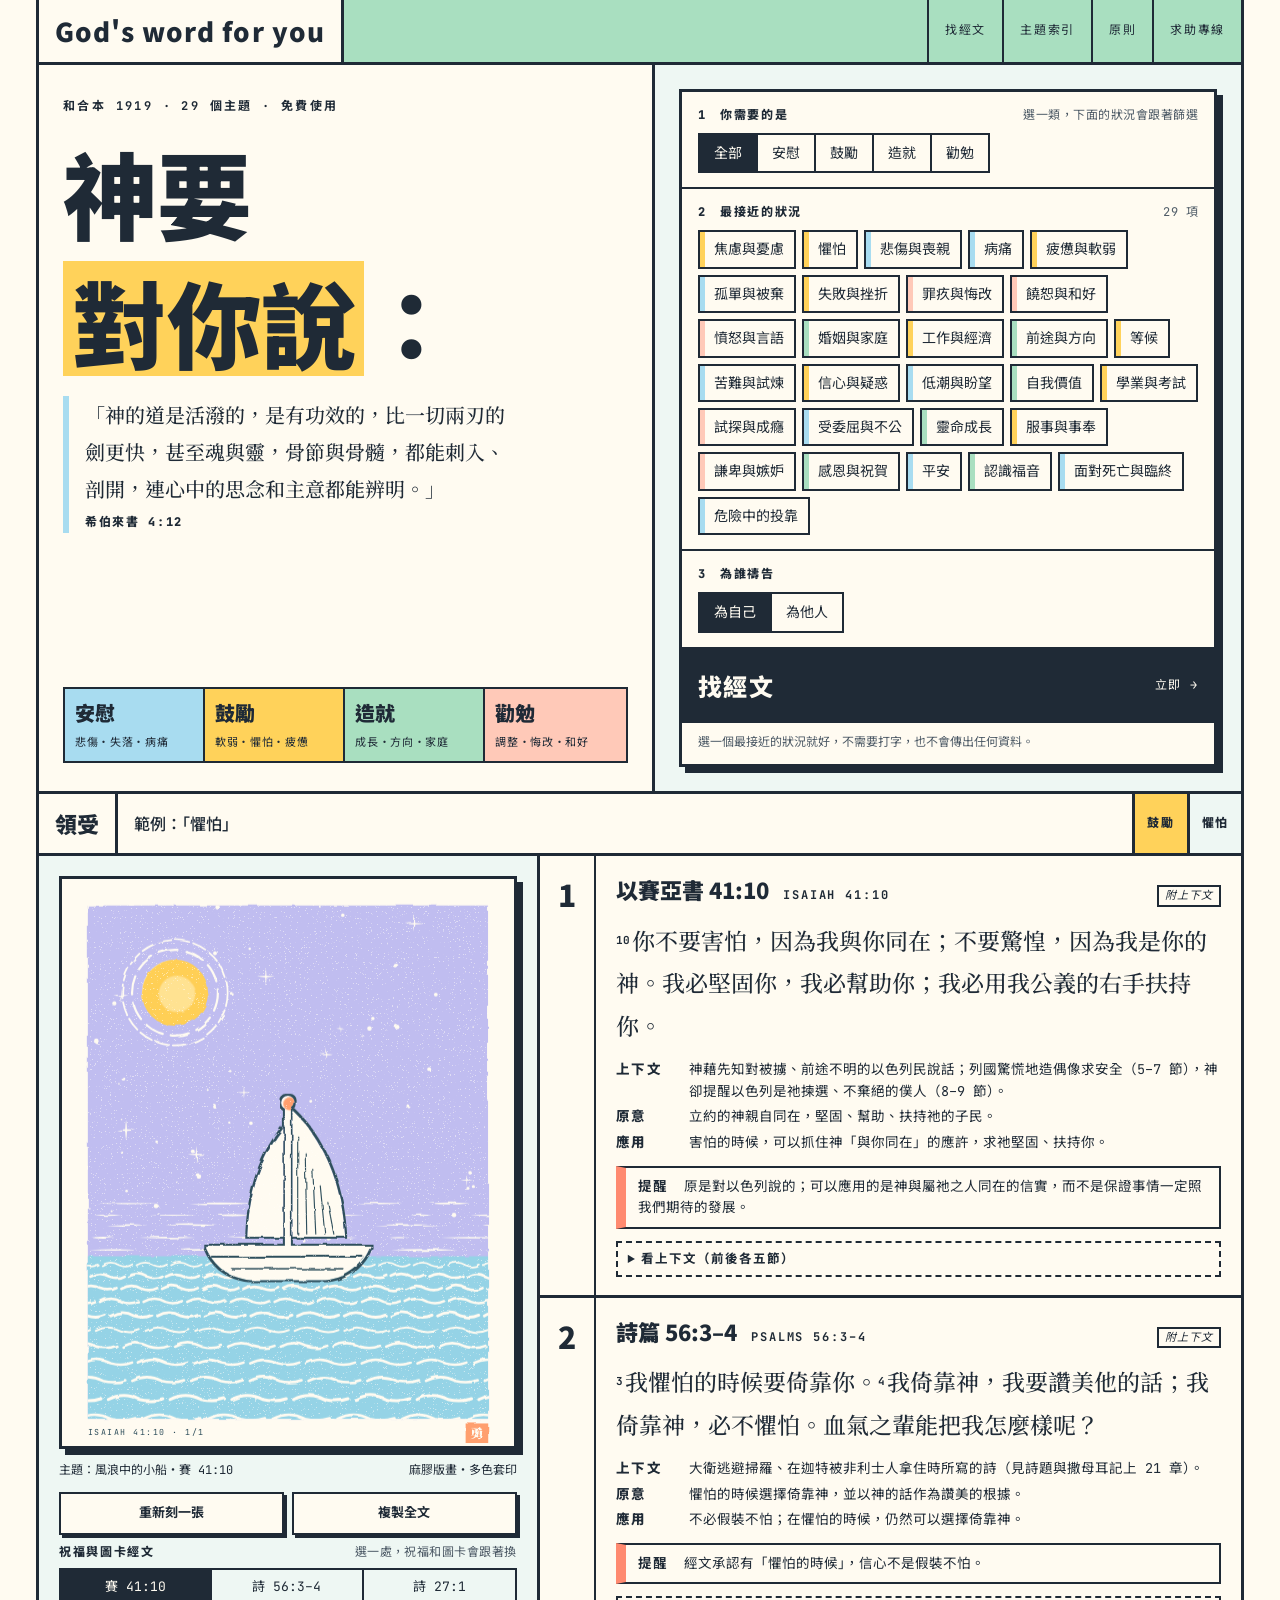
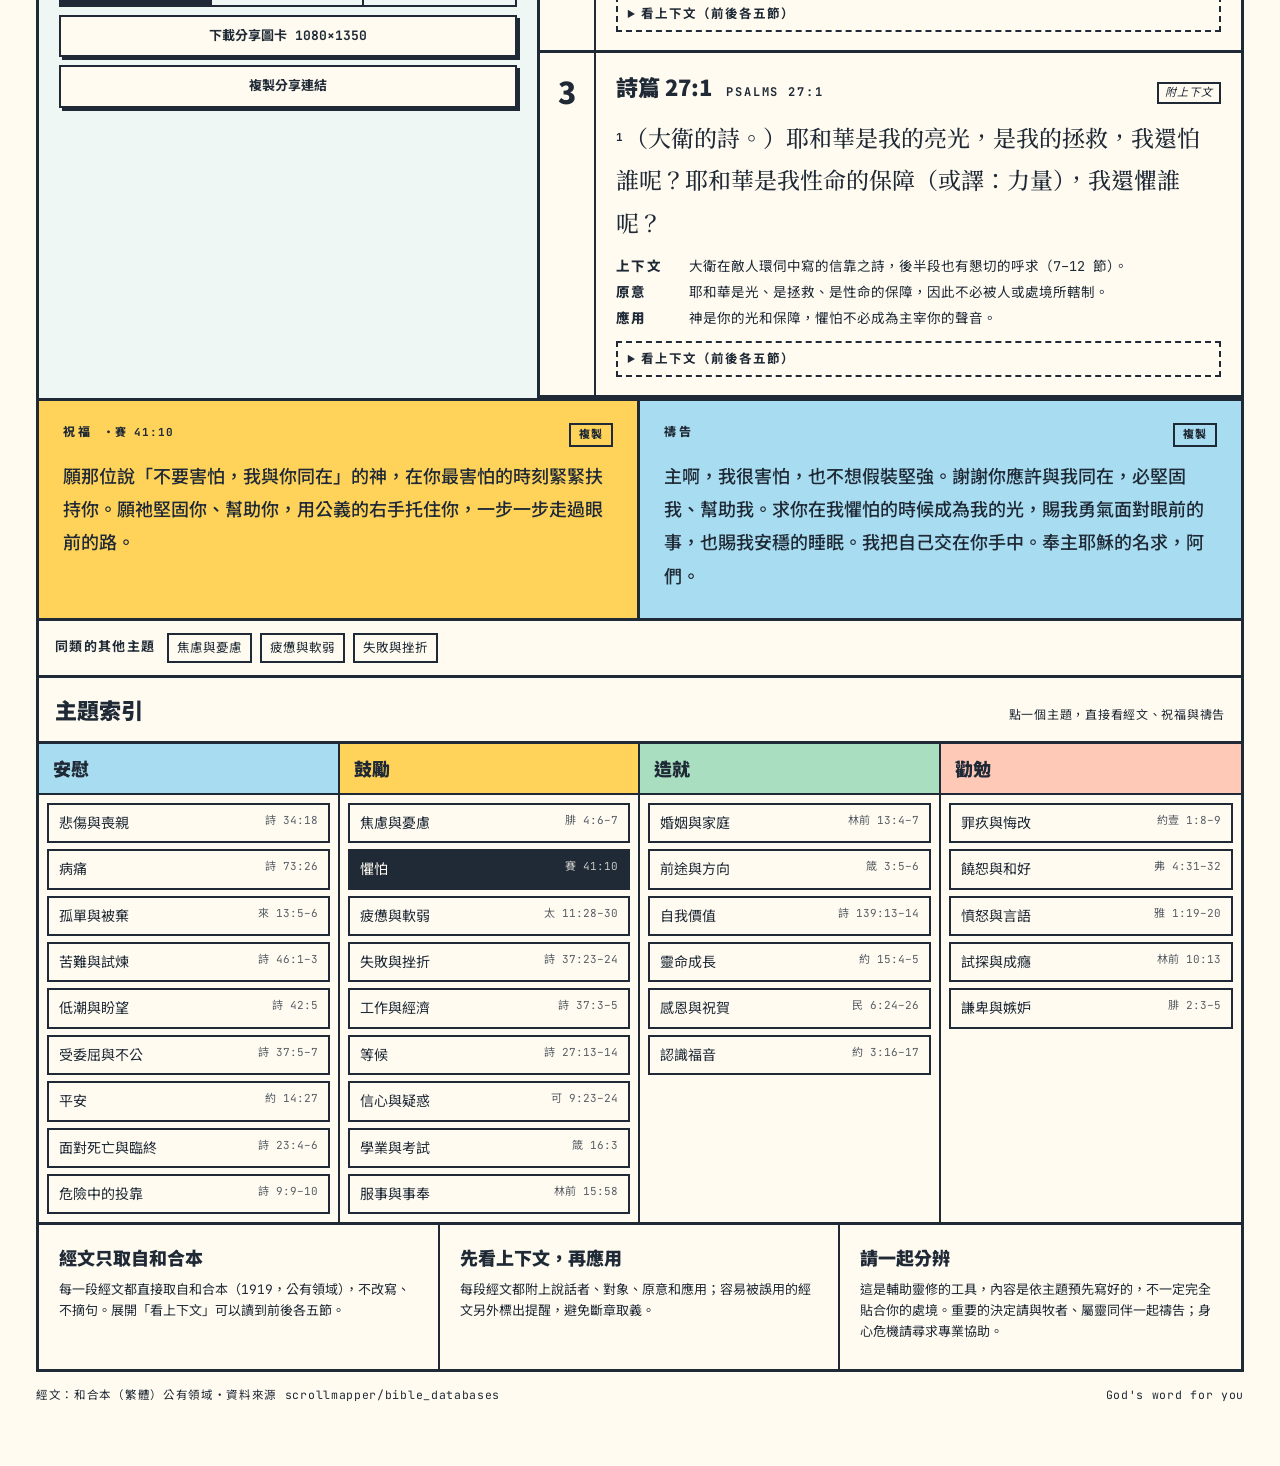
==== index.html @ 8b72c40f "Give each passage its own blessing The blessing was one per topic, so it stayed the same whichever p" ====
<!doctype html>
<html lang="zh-Hant-TW">
<head>
<meta charset="utf-8">
<meta name="viewport" content="width=device-width,initial-scale=1,viewport-fit=cover">
<title>God's word for you</title>
<meta name="description" content="選擇你或朋友的處境，從和合本找到合適的經文，附上下文說明、祝福、禱告與版畫插畫。">
<link rel="preconnect" href="https://fonts.googleapis.com">
<link rel="preconnect" href="https://fonts.gstatic.com" crossorigin>
<link rel="stylesheet" href="https://fonts.googleapis.com/css2?family=JetBrains+Mono:wght@400;700;800&family=Noto+Sans+TC:wght@500;900&family=Noto+Serif+TC:wght@500;700&display=swap">
<style>

/* Layout: a raw print-shop grid — thick ink rules split the sheet into cells; colour blocks borrow the morning palette of the linocut prints (sky, sun, mint, peach). */
:root {
  --ink: #1F2A36;          /* deep slate instead of pure black */
  --paper: #FFFBF1;
  --paper-2: #EEF7F3;      /* mint-tinted proof sheet */
  --muted: #4D5A66;        /* secondary text on paper, AA */
  --sun: #FFD25A;          /* 鼓勵 */
  --sky: #A8DCF0;          /* 安慰 */
  --mint: #A9DFC0;         /* 造就 */
  --peach: #FFC9B8;        /* 勸勉 */
  --coral: #FF8A70;        /* alerts, focus */
  --rule: 3px;
  --shadow: 6px 6px 0 var(--ink);
  --display: "Noto Sans TC", "PingFang TC", "Microsoft JhengHei", sans-serif;
  --mono: "JetBrains Mono", "IBM Plex Mono", ui-monospace, "Noto Sans TC", monospace;
  --serif: "Noto Serif TC", "Songti TC", "PMingLiU", serif;
  color-scheme: light;
}
* { box-sizing: border-box; }
[hidden] { display: none !important; }
html { background: var(--paper); }
body { background: var(--paper); color: var(--ink); font-family: var(--mono); font-size: 15px; line-height: 1.6; margin: 0; }
.wrap { max-width: 1240px; margin: 0 auto; padding-inline: 16px; padding-block: 0 48px; }
a { color: var(--ink); text-decoration-thickness: 2px; text-underline-offset: 3px; }
:focus-visible { outline: 3px solid var(--coral); outline-offset: 2px; }
button, input, textarea { font: inherit; color: inherit; }

/* top bar */
.bar { display: flex; flex-wrap: wrap; align-items: stretch; border: var(--rule) solid var(--ink); border-top: 0; background: var(--mint); color: var(--ink); }
.logo { display: flex; align-items: baseline; gap: 12px; padding: 10px 16px; background: var(--paper); color: var(--ink); border-right: var(--rule) solid var(--ink); }
.logo b { font-family: var(--display); font-weight: 900; font-size: 26px; letter-spacing: .04em; }
.logo span { font-weight: 800; font-size: 12px; letter-spacing: .18em; }
.bar nav { display: flex; flex-wrap: wrap; margin-left: auto; }
.bar nav a { color: var(--ink); text-decoration: none; font-size: 12px; letter-spacing: .14em; padding: 14px 16px; border-left: 2px solid var(--ink); display: flex; align-items: center; }
.bar nav a:hover { background: var(--sun); color: var(--ink); }

/* hero + form */
.hero { display: grid; grid-template-columns: minmax(0, 1.05fr) minmax(0, 1fr); border: var(--rule) solid var(--ink); border-top: 0; }
.hero-l { padding: 32px 24px 28px; border-right: var(--rule) solid var(--ink); display: flex; flex-direction: column; gap: 20px; min-width: 0; }
.kicker { font-size: 12px; letter-spacing: .2em; font-weight: 700; }
h1 { font-family: var(--display); font-weight: 900; font-size: clamp(44px, 7.4vw, 104px); line-height: 1.18; margin: 0; letter-spacing: -.01em; text-wrap: balance; }
h1 > span { display: block; }
h1 em { font-style: normal; display: inline-block; line-height: 1.18; background: var(--sun); padding: .04em .1em 0; margin-top: .14em; }
.lede { max-width: 30em; margin: 0; padding-left: 16px; border-left: 6px solid var(--sky); }
.lede p { margin: 0; font-family: var(--serif); font-weight: 500; font-size: clamp(17px, 1.6vw, 20px); line-height: 1.85; color: var(--ink); }
.lede cite { display: block; margin-top: 6px; font-style: normal; font-size: 12px; font-weight: 800; letter-spacing: .14em; }
.legend { display: grid; grid-template-columns: repeat(4, minmax(0, 1fr)); border: 2px solid var(--ink); margin-top: auto; }
.legend div { padding: 8px 10px; border-right: 2px solid var(--ink); min-width: 0; }
.legend div:last-child { border-right: 0; }
.legend div:nth-child(1) { background: var(--sky); }
.legend div:nth-child(2) { background: var(--sun); }
.legend div:nth-child(3) { background: var(--mint); }
.legend div:nth-child(4) { background: var(--peach); }
.legend b { display: block; font-family: var(--display); font-size: 20px; font-weight: 900; }
.legend small { font-size: 11px; letter-spacing: .06em; color: var(--ink); }

.hero-r { padding: 24px; background: var(--paper-2); min-width: 0; }
form { background: var(--paper); border: var(--rule) solid var(--ink); box-shadow: var(--shadow); display: flex; flex-direction: column; }
.field { padding: 14px 16px; border-bottom: 2px solid var(--ink); display: flex; flex-direction: column; gap: 8px; min-width: 0; }
.label { font-size: 12px; font-weight: 800; letter-spacing: .14em; display: flex; flex-wrap: wrap; justify-content: space-between; gap: 2px 8px; }
.label span { font-weight: 400; letter-spacing: .04em; color: var(--muted); }
textarea { width: 100%; min-height: 128px; resize: vertical; border: 2px solid var(--ink); background: #fff; padding: 12px; font-family: var(--display); font-weight: 500; font-size: 18px; line-height: 1.55; border-radius: 0; }
.seg { display: flex; flex-wrap: wrap; gap: 0; border: 2px solid var(--ink); width: fit-content; max-width: 100%; }
.seg label { cursor: pointer; }
.seg input { position: absolute; opacity: 0; pointer-events: none; }
.seg span { display: block; padding: 7px 14px; font-size: 14px; border-right: 2px solid var(--ink); }
.seg label:last-child span { border-right: 0; }
.seg input:checked + span { background: var(--ink); color: var(--paper); }
.seg input:focus-visible + span { outline: 3px solid var(--coral); outline-offset: -3px; }
.row { display: flex; flex-wrap: wrap; gap: 10px; align-items: center; }
input[type=text] { border: 2px solid var(--ink); background: #fff; padding: 7px 10px; border-radius: 0; min-width: 0; flex: 1 1 160px; }
.examples { display: flex; flex-wrap: wrap; gap: 6px; }
.chip { border: 2px solid var(--ink); background: transparent; padding: 3px 8px; font-size: 12.5px; cursor: pointer; border-radius: 0; text-align: left; }
.chip:hover { background: var(--ink); color: var(--paper); }
.go { all: unset; box-sizing: border-box; cursor: pointer; display: flex; justify-content: space-between; align-items: center; gap: 12px; padding: 18px 16px; background: var(--ink); color: var(--paper); font-family: var(--display); font-weight: 900; font-size: 24px; letter-spacing: .06em; }
.go:hover { background: var(--sun); color: var(--ink); }
.go:active { transform: translate(2px, 2px); }
.go:focus-visible { outline: 3px solid var(--coral); outline-offset: 3px; }
.go[disabled] { background: var(--muted); cursor: progress; }
.go small { font-family: var(--mono); font-size: 12px; font-weight: 400; letter-spacing: .1em; }
.note { font-size: 12px; color: var(--muted); padding: 10px 16px 12px; margin: 0; }

/* crisis */
.crisis { border: var(--rule) solid var(--ink); border-top: 0; background: var(--peach); padding: 18px 20px; display: grid; grid-template-columns: minmax(0, 1fr) minmax(0, 1.4fr); gap: 16px; }
.crisis h2 { font-family: var(--display); font-weight: 900; font-size: 26px; margin: 0 0 6px; }
.crisis p { margin: 0; }
.lines { display: grid; grid-template-columns: repeat(auto-fit, minmax(150px, 1fr)); gap: 0; border: 2px solid var(--ink); background: var(--paper); }
.lines div { padding: 8px 10px; border-right: 2px solid var(--ink); border-bottom: 2px solid var(--ink); margin: 0 -2px -2px 0; }
.lines b { font-family: var(--display); font-size: 26px; font-weight: 900; display: block; line-height: 1.1; user-select: all; font-variant-numeric: tabular-nums; }
.lines small { font-size: 12px; }

/* status */
.status { border: var(--rule) solid var(--ink); border-top: 0; display: grid; grid-template-columns: repeat(4, minmax(0, 1fr)); background: var(--paper); }
.step { padding: 10px 14px; border-right: 2px solid var(--ink); font-size: 12.5px; display: flex; gap: 8px; align-items: center; min-width: 0; }
.step:last-child { border-right: 0; }
.step i { font-style: normal; width: 14px; height: 14px; border: 2px solid var(--ink); flex: none; }
.step.on i { background: repeating-linear-gradient(45deg, var(--ink) 0 3px, transparent 3px 6px); }
.step.done i { background: var(--ink); }
.step.on { font-weight: 800; }
.msg { border: var(--rule) solid var(--ink); border-top: 0; padding: 12px 16px; background: var(--paper-2); font-size: 14px; }
.msg.err { background: var(--peach); }

/* result */
.res-head { border: var(--rule) solid var(--ink); border-top: 0; display: flex; flex-wrap: wrap; align-items: stretch; background: var(--paper); }
.res-head h2 { margin: 0; padding: 12px 16px; font-family: var(--display); font-weight: 900; font-size: 22px; border-right: var(--rule) solid var(--ink); }
.res-head .q { padding: 12px 16px; flex: 1 1 260px; min-width: 0; font-family: var(--display); font-weight: 500; font-size: 16px; display: flex; align-items: center; }
.tag { display: inline-flex; align-items: center; padding: 0 12px; font-size: 12px; font-weight: 800; letter-spacing: .14em; border-left: var(--rule) solid var(--ink); }
.tag.cat { background: var(--sky); }
.tag.cat[data-c=encourage] { background: var(--sun); }
.tag.cat[data-c=edify] { background: var(--mint); }
.tag.cat[data-c=exhort] { background: var(--peach); }
.tag.demo { background: var(--paper-2); }

.result { display: grid; grid-template-columns: minmax(0, 5fr) minmax(0, 7fr); border: var(--rule) solid var(--ink); border-top: 0; }
.print-col { border-right: var(--rule) solid var(--ink); padding: 20px; background: var(--paper-2); min-width: 0; }
.print-sticky { position: sticky; top: calc(env(safe-area-inset-top, 0px) + 12px); display: flex; flex-direction: column; gap: 12px; }
.print { border: var(--rule) solid var(--ink); box-shadow: var(--shadow); background: var(--paper); aspect-ratio: 4 / 5; max-width: 100%; }
.print svg { display: block; width: 100%; height: 100%; }
.print.fresh { animation: pull .9s ease-out; }
@keyframes pull { from { clip-path: inset(0 0 100% 0); } to { clip-path: inset(0 0 0 0); } }
@media (prefers-reduced-motion: reduce) { .print.fresh { animation: none; } }
.print-meta { font-size: 12px; display: flex; justify-content: space-between; gap: 8px; flex-wrap: wrap; }
.tools { display: grid; grid-template-columns: 1fr 1fr; gap: 8px; }
.btn { border: 2px solid var(--ink); background: var(--paper); padding: 9px 10px; cursor: pointer; font-size: 13px; font-weight: 700; border-radius: 0; box-shadow: 3px 3px 0 var(--ink); text-align: center; }
.btn:hover { background: var(--ink); color: var(--paper); }
.btn:active { transform: translate(2px, 2px); box-shadow: 1px 1px 0 var(--ink); }
.btn[disabled] { opacity: .45; cursor: not-allowed; }
.btn.wide { grid-column: 1 / -1; }

.texts { display: flex; flex-direction: column; min-width: 0; }
.passage { border-bottom: var(--rule) solid var(--ink); display: grid; grid-template-columns: 56px minmax(0, 1fr); }
.passage .num { border-right: 2px solid var(--ink); font-family: var(--display); font-weight: 900; font-size: 30px; display: flex; justify-content: center; padding-top: 14px; }
.passage .body { padding: 16px 20px 18px; min-width: 0; display: flex; flex-direction: column; gap: 12px; }
.ref { display: flex; flex-wrap: wrap; align-items: baseline; gap: 6px 14px; }
.ref b { font-family: var(--display); font-weight: 900; font-size: 22px; }
.ref span { font-size: 12px; letter-spacing: .16em; font-weight: 700; }
.ref .ok { margin-left: auto; font-size: 11px; letter-spacing: .1em; border: 2px solid var(--ink); padding: 0 6px; }
.ref .ok.wait { border-style: dashed; color: var(--muted); }
.scripture { font-family: var(--serif); font-weight: 500; font-size: clamp(19px, 1.9vw, 23px); line-height: 1.85; margin: 0; max-width: 32em; }
.scripture sup { font-family: var(--mono); font-size: 11px; font-weight: 700; margin-right: 2px; vertical-align: .55em; }
.notes { display: grid; grid-template-columns: 4.5em minmax(0, 1fr); gap: 4px 12px; margin: 0; font-size: 13.5px; }
.notes dt { font-weight: 800; letter-spacing: .1em; }
.notes dd { margin: 0; color: var(--ink); max-width: 46em; }
.caution { border: 2px solid var(--ink); border-left: 10px solid var(--coral); padding: 8px 12px; font-size: 13.5px; }
.caution b { letter-spacing: .1em; }
details { border: 2px dashed var(--ink); }
summary { cursor: pointer; padding: 6px 10px; font-size: 12.5px; font-weight: 700; letter-spacing: .08em; }
.ctx { padding: 4px 12px 12px; font-family: var(--serif); font-size: 15px; line-height: 1.8; color: var(--muted); }
.ctx mark { background: var(--sun); color: var(--ink); padding: 0 2px; }
.dropped { padding: 14px 20px; font-size: 12.5px; color: var(--muted); border-bottom: var(--rule) solid var(--ink); }
.dropped b { color: var(--ink); letter-spacing: .1em; }
.dropped ul { margin: 6px 0 0; padding-left: 1.2em; }

.words { display: grid; grid-template-columns: minmax(0, 1fr) minmax(0, 1fr); border: var(--rule) solid var(--ink); border-top: 0; }
.word { padding: 22px 24px 26px; display: flex; flex-direction: column; gap: 12px; min-width: 0; }
.word h3 { margin: 0; font-size: 12px; letter-spacing: .24em; font-weight: 800; display: flex; justify-content: space-between; }
.word p { margin: 0; font-family: var(--display); font-weight: 500; font-size: 18px; line-height: 1.85; max-width: 30em; white-space: pre-line; }
.blessing { background: var(--sun); border-right: var(--rule) solid var(--ink); }
.prayer { background: var(--sky); }
.copy { border: 2px solid var(--ink); background: transparent; font-size: 11px; letter-spacing: .1em; padding: 1px 8px; cursor: pointer; border-radius: 0; }

.about { display: grid; grid-template-columns: repeat(3, minmax(0, 1fr)); border: var(--rule) solid var(--ink); border-top: 0; }
.about section { padding: 18px 20px; border-right: 2px solid var(--ink); font-size: 13px; min-width: 0; }
.about section:last-child { border-right: 0; }
.about h4 { margin: 0 0 8px; font-family: var(--display); font-weight: 900; font-size: 18px; }
.about p { margin: 0 0 8px; }
footer { padding: 14px 0; font-size: 11.5px; letter-spacing: .06em; display: flex; justify-content: space-between; gap: 12px; flex-wrap: wrap; }

@media (max-width: 900px) {
  .hero, .result, .words, .about, .crisis { grid-template-columns: minmax(0, 1fr); }
  .hero-l, .print-col, .blessing { border-right: 0; }
  .hero-l { border-bottom: var(--rule) solid var(--ink); }
  .print-col { border-bottom: var(--rule) solid var(--ink); }
  .print-sticky { position: static; max-width: 460px; margin: 0 auto; }
  .blessing { border-bottom: var(--rule) solid var(--ink); }
  .about section { border-right: 0; border-bottom: 2px solid var(--ink); }
  .status { grid-template-columns: 1fr 1fr; }
  .step:nth-child(2) { border-right: 0; }
  .step:nth-child(-n+2) { border-bottom: 2px solid var(--ink); }
}
@media (max-width: 520px) {
  .hero-l, .hero-r { padding: 18px 14px; }
  .legend { grid-template-columns: 1fr 1fr; }
  .legend div:nth-child(2) { border-right: 0; }
  .legend div:nth-child(-n+2) { border-bottom: 2px solid var(--ink); }
  .passage { grid-template-columns: 36px minmax(0, 1fr); }
  .passage .num { font-size: 22px; }
  .passage .body { padding: 14px 14px 16px; }
  .notes { grid-template-columns: minmax(0, 1fr); }
  .notes dd { margin-bottom: 6px; }
  .bar nav a { padding: 10px 12px; }
  .go { font-size: 20px; }
  /* phone: logo on its own row, nav links share the next row evenly */
  .logo { flex: 1 1 100%; border-right: 0; border-bottom: var(--rule) solid var(--ink); }
  .bar nav { flex: 1 1 100%; margin-left: 0; }
  .bar nav a { flex: 1 1 0; justify-content: center; padding: 10px 4px; letter-spacing: .06em; white-space: nowrap; }
  .bar nav a:first-child { border-left: 0; }
  /* segmented choices stay on one row and fill the width instead of wrapping */
  .seg { width: 100%; display: grid; grid-auto-flow: column; grid-auto-columns: minmax(0, 1fr); }
  .seg span { padding: 8px 4px; text-align: center; white-space: nowrap; }
  /* result header: title and tags on the first row, the question on its own row */
  .res-head { display: grid; grid-template-columns: auto minmax(0, 1fr) auto auto; }
  .res-head h2 { grid-area: 1 / 1; }
  .res-head .tag.cat { grid-area: 1 / 3; }
  .res-head .tag.demo { grid-area: 1 / 4; }
  .res-head .q { grid-area: 2 / 1 / 3 / -1; border-top: 2px solid var(--ink); }
}

/* ---- static edition ---- */
.related { border: var(--rule) solid var(--ink); border-top: 0; padding: 12px 16px; display: flex; flex-wrap: wrap; gap: 8px; align-items: center; background: var(--paper); font-size: 13px; }
.related b { letter-spacing: .1em; margin-right: 4px; }
.index { border: var(--rule) solid var(--ink); border-top: 0; }
.index > h2 { margin: 0; padding: 14px 16px; font-family: var(--display); font-weight: 900; font-size: 22px; border-bottom: var(--rule) solid var(--ink); display: flex; justify-content: space-between; align-items: baseline; gap: 12px; flex-wrap: wrap; }
.index > h2 small { font-family: var(--mono); font-size: 12px; font-weight: 400; letter-spacing: .06em; }
.cols { display: grid; grid-template-columns: repeat(4, minmax(0, 1fr)); }
.col { border-right: 2px solid var(--ink); min-width: 0; }
.col:last-child { border-right: 0; }
.col h3 { margin: 0; padding: 10px 14px; font-family: var(--display); font-weight: 900; font-size: 18px; border-bottom: 2px solid var(--ink); }
.col[data-c=comfort] h3 { background: var(--sky); }
.col[data-c=encourage] h3 { background: var(--sun); }
.col[data-c=edify] h3 { background: var(--mint); }
.col[data-c=exhort] h3 { background: var(--peach); }
.col ul { list-style: none; margin: 0; padding: 8px; display: flex; flex-direction: column; gap: 6px; }
.col button { width: 100%; text-align: left; border: 2px solid var(--ink); background: var(--paper); padding: 7px 10px; font-size: 14px; cursor: pointer; border-radius: 0; display: flex; justify-content: space-between; gap: 8px; }
.col button:hover, .col button[aria-current=true] { background: var(--ink); color: var(--paper); }
.col button small { font-family: var(--mono); font-size: 11px; opacity: .75; }
.sits { display: flex; flex-wrap: wrap; gap: 6px; }
.sits label { cursor: pointer; }
.sits input { position: absolute; opacity: 0; pointer-events: none; }
.sits span { display: block; border: 2px solid var(--ink); background: var(--paper); padding: 6px 10px 6px 14px; font-size: 14px; position: relative; }
.sits span::before { content: ""; position: absolute; left: 0; top: 0; bottom: 0; width: 5px; }
.sits label[data-c=comfort] span::before { background: var(--sky); }
.sits label[data-c=encourage] span::before { background: var(--sun); }
.sits label[data-c=edify] span::before { background: var(--mint); }
.sits label[data-c=exhort] span::before { background: var(--peach); }
.sits span:hover { background: var(--paper-2); }
.sits input:checked + span { background: var(--ink); color: var(--paper); }
.sits input:focus-visible + span { outline: 3px solid var(--coral); outline-offset: 2px; }
#blessRef { font-size: 11px; font-weight: 700; letter-spacing: .08em; }
.card-pick { grid-column: 1 / -1; display: flex; flex-direction: column; gap: 6px; }
.card-pick .label { font-size: 12px; }
#cardPick { width: 100%; display: grid; grid-auto-flow: column; grid-auto-columns: minmax(0, 1fr); }
#cardPick span { text-align: center; white-space: nowrap; padding: 7px 4px; font-size: 13px; overflow: hidden; text-overflow: ellipsis; }
.match-note { font-size: 12.5px; padding: 10px 16px; border: var(--rule) solid var(--ink); border-top: 0; background: var(--paper-2); }
@media (max-width: 900px) {
  .cols { grid-template-columns: 1fr 1fr; }
  .col:nth-child(2) { border-right: 0; }
  .col:nth-child(-n+2) { border-bottom: 2px solid var(--ink); }
}
@media (max-width: 520px) {
  .cols { grid-template-columns: minmax(0, 1fr); }
  .col { border-right: 0; border-bottom: 2px solid var(--ink); }
  .col:last-child { border-bottom: 0; }
}
</style>
</head>
<body>


<div class="wrap">
  <header class="bar">
    <div class="logo"><b>God's word for you</b></div>
    <nav aria-label="頁面導覽">
      <a href="#find">找經文</a>
      <a href="#topics">主題索引</a>
      <a href="#about">原則</a>
      <a href="#help" id="helpLink">求助專線</a>
    </nav>
  </header>

  <section class="hero" id="find">
    <div class="hero-l">
      <div class="kicker">和合本 1919 · <span id="nTopics">29</span> 個主題 · 免費使用</div>
      <h1><span>神要</span><span><em>對你說</em>：</span></h1>
      <blockquote class="lede"><p>「神的道是活潑的，是有功效的，比一切兩刃的劍更快，甚至魂與靈，骨節與骨髓，都能刺入、剖開，連心中的思念和主意都能辨明。」</p><cite>希伯來書 4:12</cite></blockquote>
      <div class="legend" aria-label="四種用途">
        <div><b>安慰</b><small>悲傷・失落・病痛</small></div>
        <div><b>鼓勵</b><small>軟弱・懼怕・疲憊</small></div>
        <div><b>造就</b><small>成長・方向・家庭</small></div>
        <div><b>勸勉</b><small>調整・悔改・和好</small></div>
      </div>
    </div>
    <div class="hero-r">
      <form id="form" autocomplete="off">
        <div class="field">
          <span class="label" id="catLabel">1　你需要的是 <span>選一類，下面的狀況會跟著篩選</span></span>
          <div class="seg" role="radiogroup" aria-labelledby="catLabel">
            <label><input type="radio" name="cat" id="catAll" value="" checked><span>全部</span></label>
            <label><input type="radio" name="cat" id="catComfort" value="comfort"><span>安慰</span></label>
            <label><input type="radio" name="cat" id="catEncourage" value="encourage"><span>鼓勵</span></label>
            <label><input type="radio" name="cat" id="catEdify" value="edify"><span>造就</span></label>
            <label><input type="radio" name="cat" id="catExhort" value="exhort"><span>勸勉</span></label>
          </div>
        </div>
        <div class="field">
          <span class="label" id="sitLabel">2　最接近的狀況 <span id="sitCount"></span></span>
          <div class="sits" id="sits" role="radiogroup" aria-labelledby="sitLabel"></div>
        </div>
        <div class="field">
          <span class="label" id="whoLabel">3　為誰禱告</span>
          <div class="row">
            <div class="seg" role="radiogroup" aria-labelledby="whoLabel">
              <label><input type="radio" name="who" id="whoSelf" value="self" checked><span>為自己</span></label>
              <label><input type="radio" name="who" id="whoOther" value="other"><span>為他人</span></label>
            </div>
            <input type="text" id="name" placeholder="稱呼（選填），如：小美" maxlength="12" hidden aria-label="對方的稱呼">
          </div>
        </div>
        <button class="go" id="go" type="submit"><span>找經文</span><small>立即 →</small></button>
        <p class="note">選一個最接近的狀況就好，不需要打字，也不會傳出任何資料。</p>
      </form>
    </div>
  </section>

  <section class="crisis" id="help" hidden aria-live="polite">
    <div>
      <h2>你不需要獨自撐著。</h2>
      <p>如果你或對方有傷害自己的念頭、正處在危險中，請先打給下面的專線，或聯絡身邊信任的人、牧者。經文與禱告會陪著你，但不能取代實際的幫助。</p>
    </div>
    <div class="lines" id="lines"></div>
  </section>

  <div class="msg" id="msg" hidden role="status"></div>

  <div id="result" tabindex="-1">
    <div class="res-head">
      <h2>領受</h2>
      <div class="q" id="q"></div>
      <span class="tag cat" id="cat"></span>
      <span class="tag demo" id="topicTag"></span>
    </div>
    <div class="result">
      <div class="print-col">
        <div class="print-sticky">
          <div class="print" id="print"></div>
          <div class="print-meta"><span id="motifName"></span><span>麻膠版畫・多色套印</span></div>
          <div class="tools">
            <button class="btn" id="reroll" type="button">重新刻一張</button>
            <button class="btn" id="copyAll" type="button">複製全文</button>
            <div class="card-pick"><span class="label" id="cardLabel">祝福與圖卡經文 <span>選一處，祝福和圖卡會跟著換</span></span><div class="seg" id="cardPick" role="radiogroup" aria-labelledby="cardLabel"></div></div>
            <button class="btn wide" id="download" type="button">下載分享圖卡 1080×1350</button>
            <button class="btn wide" id="shareLink" type="button" hidden>複製分享連結</button>
          </div>
        </div>
      </div>
      <div class="texts" id="texts"></div>
    </div>
    <div class="words">
      <section class="word blessing"><h3><span>祝福 <small id="blessRef"></small></span> <button class="copy" type="button" data-copy="blessing">複製</button></h3><p id="blessing"></p></section>
      <section class="word prayer"><h3>禱告 <button class="copy" type="button" data-copy="prayer">複製</button></h3><p id="prayer"></p></section>
    </div>
  </div>
  <div class="related" id="related" hidden></div>

  <section class="index" id="topics">
    <h2>主題索引 <small>點一個主題，直接看經文、祝福與禱告</small></h2>
    <div class="cols" id="cols"></div>
  </section>

  <div class="about" id="about">
    <section>
      <h4>經文只取自和合本</h4>
      <p>每一段經文都直接取自和合本（1919，公有領域），不改寫、不摘句。展開「看上下文」可以讀到前後各五節。</p>
    </section>
    <section>
      <h4>先看上下文，再應用</h4>
      <p>每段經文都附上說話者、對象、原意和應用；容易被誤用的經文另外標出提醒，避免斷章取義。</p>
    </section>
    <section>
      <h4>請一起分辨</h4>
      <p>這是輔助靈修的工具，內容是依主題預先寫好的，不一定完全貼合你的處境。重要的決定請與牧者、屬靈同伴一起禱告；身心危機請尋求專業協助。</p>
    </section>
  </div>
  <footer><span>經文：和合本（繁體）公有領域・資料來源 scrollmapper/bible_databases</span><span>God's word for you</span></footer>
</div>

<script>
/**
 * 手繪版畫（麻膠版／木刻）風格 SVG 產生器
 * Linocut-style SVG generator — zero dependencies, runs in browser and Node.
 *
 * 模擬多色套印：先印暖黃太陽版，再印天空／地面的淺色版（刻掉的地方露出紙色），
 * 最後以深青色印細節線。色調清新明亮，不使用純黑。
 *
 *   renderLinocut({ motif: "sheep", seed: 7, seal: "安", caption: "PS 23:1-4" })
 */

const MOTIFS = {
  lamp:   { zh: "燈與光",     hint: "lamp, light, guidance, word of God (Ps 119:105, Matt 5:14)" },
  sheep:  { zh: "羊與牧杖",   hint: "shepherd, care, provision, being led (Ps 23, John 10)" },
  dove:   { zh: "鴿子與橄欖枝", hint: "peace, Holy Spirit, new beginning (Gen 8, John 14:27)" },
  tree:   { zh: "溪水旁的樹", hint: "rootedness, fruitfulness, delight in the word (Ps 1, Jer 17:7-8)" },
  eagle:  { zh: "展翅的鷹",   hint: "renewed strength, rising above (Isa 40:31)" },
  rock:   { zh: "磐石",       hint: "refuge, stability, God as fortress (Ps 18, Ps 62, Matt 7:24)" },
  boat:   { zh: "風浪中的小船", hint: "storm, fear, Jesus calming the sea (Mark 4:35-41)" },
  sprout: { zh: "種子發芽",   hint: "growth, waiting, sowing and reaping (Gal 6:9, John 12:24)" },
  path:   { zh: "通往光的路", hint: "direction, decisions, trusting God's way (Prov 3:5-6)" },
  vine:   { zh: "葡萄樹與枝子", hint: "abiding, fruit, community (John 15)" },
  hands:  { zh: "捧著光的雙手", hint: "prayer, receiving grace, offering (Phil 4:6-7)" },
  lily:   { zh: "野地的百合與飛鳥", hint: "provision, not worrying (Matt 6:25-34)" },
  anchor: { zh: "錨",         hint: "hope, steadfastness (Heb 6:19)" },
  cross:  { zh: "山上的十字架", hint: "salvation, forgiveness, grace (Rom 5:8, 1 John 1:9)" },
};

const W = 600, H = 750, M = 34;           // canvas, paper margin
const X0 = M, Y0 = M, X1 = W - M, Y1 = H - M;
const PAPER = "#FFFBF1";

/* ---------- small helpers ---------- */
function rng(seed) {
  let a = (seed >>> 0) || 1;
  return () => { a |= 0; a = (a + 0x6D2B79F5) | 0; let t = Math.imul(a ^ (a >>> 15), 1 | a);
    t = (t + Math.imul(t ^ (t >>> 7), 61 | t)) ^ t; return ((t ^ (t >>> 14)) >>> 0) / 4294967296; };
}
const f = (n) => Math.round(n * 10) / 10;
const esc = (s) => String(s).replace(/[&<>"]/g, (c) => ({ "&": "&amp;", "<": "&lt;", ">": "&gt;", '"': "&quot;" }[c]));

/** 刀痕：兩端尖、中間寬的梭形 gouge mark */
function gouge(x1, y1, x2, y2, w, fill) {
  const mx = (x1 + x2) / 2, my = (y1 + y2) / 2, dx = x2 - x1, dy = y2 - y1;
  const L = Math.hypot(dx, dy) || 1, nx = -dy / L * w, ny = dx / L * w;
  return `<path d="M${f(x1)} ${f(y1)}Q${f(mx + nx)} ${f(my + ny)} ${f(x2)} ${f(y2)}Q${f(mx - nx)} ${f(my - ny)} ${f(x1)} ${f(y1)}Z" fill="${fill}"/>`;
}
const C = "#000", K = "#fff";             // in the black-plate mask: C = carve away, K = keep ink

function circle(cx, cy, r, fill) { return `<circle cx="${f(cx)}" cy="${f(cy)}" r="${f(r)}" fill="${fill}"/>`; }
function ellipse(cx, cy, rx, ry, rot, fill) {
  return `<ellipse cx="${f(cx)}" cy="${f(cy)}" rx="${f(rx)}" ry="${f(ry)}" transform="rotate(${f(rot)} ${f(cx)} ${f(cy)})" fill="${fill}"/>`;
}
function path(d, fill, extra = "") { return `<path d="${d}" fill="${fill}" ${extra}/>`; }
function stroke(d, color, w, extra = "") {
  return `<path d="${d}" fill="none" stroke="${color}" stroke-width="${w}" stroke-linecap="round" stroke-linejoin="round" ${extra}/>`;
}

/* ---------- background carving ---------- */
function skyRays(r, cx, cy, r0, clipId) {
  let s = "";
  const n = 64;
  for (let i = 0; i < n; i++) {
    const a = (i / n) * Math.PI * 2 + r() * 0.04;
    const ra = r0 + 6 + r() * 14, rb = ra + 120 + r() * 420;
    const w = 2.2 + r() * 4.5;
    s += gouge(cx + Math.cos(a) * ra, cy + Math.sin(a) * ra, cx + Math.cos(a) * rb, cy + Math.sin(a) * rb, w, C);
  }
  return `<g clip-path="url(#${clipId})">${s}</g>`;
}
function skyStreaks(r, top, bottom, clipId) {
  let s = "";
  for (let y = top + 10; y < bottom - 4; y += 13 + r() * 6) {
    let x = X0 - 20 + r() * 40;
    while (x < X1) {
      const len = 30 + r() * 140, gap = 8 + r() * 30;
      s += gouge(x, y + r() * 3, x + len, y + r() * 3 - 1.5, 1.6 + r() * 2.6, C);
      x += len + gap;
    }
  }
  return `<g clip-path="url(#${clipId})">${s}</g>`;
}
function skyNight(r, bottom, clipId) {
  let s = "";
  for (let i = 0; i < 60; i++) {
    const x = X0 + r() * (X1 - X0), y = Y0 + r() * (bottom - Y0 - 20), k = 2 + r() * 5;
    s += r() < 0.25
      ? `${gouge(x - k * 2, y, x + k * 2, y, k * 0.35, C)}${gouge(x, y - k * 2, x, y + k * 2, k * 0.35, C)}`
      : circle(x, y, k * 0.45, C);
  }
  for (let y = bottom - 70; y < bottom - 4; y += 12 + r() * 5) {
    let x = X0 + r() * 30;
    while (x < X1) { const len = 20 + r() * 70; s += gouge(x, y, x + len, y, 1.4 + r() * 1.6, C); x += len + 20 + r() * 50; }
  }
  return `<g clip-path="url(#${clipId})">${s}</g>`;
}
/** 太陽：黑版刻空的圓 + 兩圈斷續刀痕 */
function sunCarve(r, cx, cy, R, clipId) {
  let s = circle(cx, cy, R, C);
  for (let k = 1; k <= 2; k++) {
    const rr = R + k * 13;
    const dash = `${f(10 + r() * 16)} ${f(5 + r() * 7)}`;
    s += `<circle cx="${f(cx)}" cy="${f(cy)}" r="${f(rr)}" fill="none" stroke="${C}" stroke-width="${f(3.5 - k * 0.6)}" stroke-dasharray="${dash}" stroke-linecap="round"/>`;
  }
  return clipId ? `<g clip-path="url(#${clipId})">${s}</g>` : s;
}
/** 起伏山丘的等高刀痕 */
function hillY(x, horizon, phase, amp) {
  return horizon + Math.sin(x / 95 + phase) * amp + Math.sin(x / 41 + phase * 2) * amp * 0.25;
}
function hills(r, horizon, amp = 14) {
  const phase = r() * 6;
  let edge = `M${X0 - 10} ${Y1 + 10}`;
  for (let x = X0 - 10; x <= X1 + 10; x += 10) edge += `L${x} ${f(hillY(x, horizon, phase, amp))}`;
  edge += `L${X1 + 10} ${Y1 + 10}Z`;
  let lines = "";
  for (let k = 1, dy = 14; horizon + dy < Y1 + 10; k++, dy += 10 + k * 1.6) {
    let d = "";
    for (let x = X0 - 10; x <= X1 + 10; x += 12) d += `${d ? "L" : "M"}${x} ${f(hillY(x, horizon, phase + k * 0.18, amp * (1 + k * 0.06)) + dy)}`;
    const dash = `${f(18 + r() * 60)} ${f(6 + r() * 16)} ${f(8 + r() * 30)} ${f(5 + r() * 12)}`;
    lines += stroke(d, C, f(1.6 + r() * 1.8 + k * 0.12), `stroke-dasharray="${dash}"`);
  }
  return { ground: path(edge, K), lines, top: (x) => hillY(x, horizon, phase, amp) };
}
function waves(r, top, color = C) {
  let s = "";
  for (let y = top + 12, row = 0; y < Y1 + 10; y += 15 + row * 1.2, row++) {
    const off = r() * 60, wl = 46 + row * 4;
    let d = "";
    for (let x = X0 - 60 + off; x < X1 + 60; x += wl) {
      d += `M${f(x)} ${f(y)}q${f(wl / 4)} ${f(-7 - row * 0.4)} ${f(wl / 2)} 0q${f(wl / 5)} ${f(4)} ${f(wl * 0.38)} ${f(-1)}`;
    }
    s += stroke(d, color, f(2 + r() * 1.6 + row * 0.08));
  }
  return s;
}
function mountains(r, base) {
  const peaks = [[X0 - 20, base + 30], [90, base - 60], [150, base - 10], [230, base - 130], [300, base - 40],
    [380, base - 150], [450, base - 30], [520, base - 90], [X1 + 20, base - 10]];
  let edge = `M${X0 - 20} ${Y1 + 10}`; for (const [x, y] of peaks) edge += `L${x} ${y}`; edge += `L${X1 + 20} ${Y1 + 10}Z`;
  let lines = "";
  for (let i = 1; i < peaks.length - 1; i++) {
    const [px, py] = peaks[i];
    for (let k = 0; k < 9; k++) {
      const t = 18 + k * 16 + r() * 6;
      lines += gouge(px - 4 + k * 3, py + 10 + k * 6, px - t * 0.7 + 10, py + t * 1.3, 1.2 + r() * 1.4, C);
    }
  }
  for (let y = base + 20; y < Y1 + 10; y += 12 + r() * 5) {
    let x = X0 + r() * 20;
    while (x < X1) { const l = 20 + r() * 90; lines += gouge(x, y, x + l, y + r() * 4 - 2, 1.5 + r() * 1.8, C); x += l + 14 + r() * 40; }
  }
  let ridge = ""; for (const [x, y] of peaks) ridge += `${ridge ? "L" : "M"}${x} ${y}`;
  lines += stroke(ridge, C, 4.5);
  return { ground: path(edge, K), lines };
}

/* ---------- motifs ----------
 * each returns { sky, sun, ground, carve, ink, red, horizon }
 *   carve: silhouettes cut away (show paper; knocked out of the red plate too)
 *   ink:   black details kept inside the carved shapes
 *   red:   shapes printed on the vermilion plate
 */
const motifs = {
  lamp(r) {
    const flameD = "M454 528C436 504 442 470 462 440C466 470 486 488 472 516C468 526 462 530 454 528Z";
    const body = "M120 585C115 548 175 528 250 528C310 528 360 536 398 552L450 530C460 526 466 536 458 544L412 574C396 600 342 612 250 612C176 612 125 604 120 585Z";
    let ink = ellipse(250, 541, 24, 7, 0, K) + stroke("M140 590C190 604 310 604 392 580", K, 3.2);
    for (let i = 0; i < 9; i++) ink += circle(165 + i * 26, 575 + Math.sin(i / 1.4) * 2, 3.2, K);
    ink += stroke("M412 556C420 552 432 546 446 540", K, 2.4);
    return {
      horizon: 612, sky: "rays", sunAt: [462, 482, 34], sunHidden: true,
      carve: path(body, C) + stroke("M122 575C88 570 78 540 96 528C110 520 126 534 130 552", C, 15) +
        path("M190 608L310 608L300 626L200 626Z", C) + path(flameD, C),
      ink, red: path(flameD, K) + circle(462, 486, 30, K),
    };
  },
  sheep(r) {
    let carve = ellipse(310, 550, 112, 62, 0, C);
    const lumps = [];
    for (let i = 0; i < 14; i++) {
      const a = (i / 14) * Math.PI * 2, x = 310 + Math.cos(a) * 104, y = 550 + Math.sin(a) * 56;
      carve += circle(x, y, 24 + r() * 10, C); lumps.push([x, y]);
    }
    carve += ellipse(196, 520, 26, 38, -32, C) + ellipse(214, 494, 22, 9, -20, C);
    for (const x of [244, 276, 344, 376]) carve += path(`M${x - 8} 596L${x + 8} 596L${x + 6} 652L${x - 6} 652Z`, C);
    carve += stroke("M120 690L120 300C120 236 196 236 196 296C196 320 176 324 166 306", C, 15);
    let ink = circle(186, 512, 4.2, K) + stroke("M174 540C182 548 192 548 198 542", K, 2.6) + stroke("M206 494L224 496", K, 2.2);
    for (let i = 0; i < 26; i++) {
      const x = 240 + r() * 150, y = 512 + r() * 80, s = 6 + r() * 5;
      ink += stroke(`M${f(x)} ${f(y)}c${f(-s)} ${f(-s * 0.6)} ${f(-s * 0.4)} ${f(s * 1.3)} ${f(s * 0.5)} ${f(s * 0.6)}`, K, 2.3);
    }
    for (const x of [244, 276, 344, 376]) ink += stroke(`M${x - 6} 644L${x + 6} 644`, K, 3);
    return { horizon: 600, sky: "rays", sunAt: [440, 210, 58], carve, ink, red: "" };
  },
  dove(r) {
    const body = "M150 330C190 300 260 290 320 300C360 306 392 296 412 280C424 270 440 268 452 276C462 283 470 284 486 283C474 292 464 300 454 306C432 330 400 350 360 360C320 370 300 380 280 410L262 380C230 372 190 352 150 330Z";
    const tail = "M162 326L96 298L112 330L94 356L162 344Z";
    const wing = "M280 302C250 250 210 190 196 112C240 148 300 170 340 210C360 230 368 260 360 300Z";
    const wing2 = "M330 296C350 240 384 180 436 138C436 190 412 250 382 296Z";
    let carve = path(wing2, C) + path(body, C) + path(tail, C) + path(wing, C);
    let ink = circle(447, 281, 3.4, K) + stroke("M454 287L486 284", K, 2);
    for (let i = 0; i < 6; i++) ink += stroke(`M${290 - i * 4} ${296 - i * 8}C${270 - i * 10} ${250 - i * 12} ${250 - i * 9} ${210 - i * 12} ${234 - i * 7} ${160 - i * 6}`, K, 2.2);
    for (let i = 0; i < 4; i++) ink += stroke(`M${352 + i * 6} ${292 - i * 10}C${368 + i * 8} ${250 - i * 12} ${390 + i * 8} ${210 - i * 8} ${414 + i * 4} ${170 - i * 4}`, K, 2);
    for (let i = 0; i < 4; i++) ink += stroke(`M${170 + i * 30} ${338 + i * 4}C${200 + i * 30} ${344 + i * 4} ${230 + i * 30} ${346 + i * 2} ${250 + i * 30} ${344}`, K, 1.8);
    ink += stroke("M160 330L112 316M160 336L106 342", K, 2);
    carve += stroke("M484 288C506 296 524 310 540 330", C, 4.5);
    for (const [x, y, a] of [[500, 296, 30], [516, 312, -20], [526, 300, 50], [534, 326, 0], [512, 324, -60]]) carve += ellipse(x, y, 12, 4.6, a, C);
    return { horizon: 560, ground: "waves", sky: "streaks", sunAt: [300, 560, 92], sunClip: true, carve, ink, red: "" };
  },
  tree(r) {
    let carve = path("M282 610C290 520 286 452 272 398L330 398C316 452 310 520 318 610C328 618 348 622 362 626L238 626C252 622 272 618 282 610Z", C);
    carve += stroke("M300 420C270 380 236 360 204 350M302 430C338 384 370 368 404 360M298 400L298 300", C, 12);
    const blobs = [];
    for (let i = 0; i < 16; i++) {
      const a = r() * Math.PI * 2, d = r() * 92, x = 300 + Math.cos(a) * d * 1.3, y = 280 + Math.sin(a) * d * 0.75;
      const rr = 46 + r() * 26; carve += circle(x, y, rr, C); blobs.push([x, y, rr]);
    }
    let ink = "";
    for (let i = 0; i < 70; i++) {
      const [bx, by, br] = blobs[Math.floor(r() * blobs.length)];
      const a = r() * Math.PI * 2, d = r() * br * 0.75, x = bx + Math.cos(a) * d, y = by + Math.sin(a) * d, ang = r() * 3;
      ink += gouge(x, y, x + Math.cos(ang) * 14, y + Math.sin(ang) * 14, 3, K);
    }
    for (let i = 0; i < 5; i++) ink += stroke(`M${292 + i * 4} ${600 - i * 2}C${290 + i * 3} ${540} ${294 + i * 2} ${480} ${286 + i * 4} ${410}`, K, 1.6);
    const stream = "M150 716C200 680 250 668 300 650C346 634 372 622 382 610C388 602 392 600 404 600L414 600C410 612 400 628 380 642C340 668 300 690 270 716Z";
    carve += path(stream, C);
    for (let i = 0; i < 9; i++) { const t = i / 9; ink += gouge(200 + t * 180 + r() * 10, 700 - t * 90, 220 + t * 180 + r() * 10, 698 - t * 90, 1.5, K); }
    return { horizon: 610, sky: "streaks", sunAt: [118, 142, 42], carve, ink, red: "" };
  },
  eagle(r) {
    const lw = "M300 332C250 304 180 284 64 300C104 312 114 318 92 330C134 334 144 342 122 354C164 352 184 360 168 372C214 364 256 362 292 364Z";
    let carve = path(lw, C) + `<g transform="translate(600 0) scale(-1 1)">${path(lw, C)}</g>`;
    carve += ellipse(300, 340, 20, 36, 0, C) + circle(300, 304, 15, C) + path("M296 296L300 284L304 296Z", C);
    carve += path("M284 368L316 368L334 418L300 406L266 418Z", C);
    let ink = "";
    for (let i = 0; i < 7; i++) {
      const x = 110 + i * 26;
      ink += stroke(`M${x + 20} ${312 + i * 1.5}L${x} ${336 + i * 2}`, K, 2);
      ink += stroke(`M${600 - x - 20} ${312 + i * 1.5}L${600 - x} ${336 + i * 2}`, K, 2);
    }
    ink += stroke("M286 380L300 400L314 380", K, 1.8) + circle(296, 302, 2.2, K) + circle(304, 302, 2.2, K);
    return { horizon: 560, ground: "mountains", sky: "rays", sunAt: [300, 214, 74], carve, ink, red: "" };
  },
  rock(r) {
    const rockD = "M34 716L34 430L80 392L132 318L196 284L248 310L292 252L346 276L372 352L414 420L456 506L566 590L566 716Z";
    let ink = "";
    for (let i = 0; i < 26; i++) {
      const x = 60 + r() * 380, y = 340 + r() * 340;
      ink += gouge(x, y, x + 16 + r() * 40, y + 30 + r() * 50, 1.6 + r() * 2.2, K);
    }
    for (let k = 0; k < 7; k++) ink += stroke(`M${110 + k * 48} ${330 + k * 18}L${92 + k * 46} ${450 + k * 22}L${122 + k * 44} ${570 + k * 18}`, K, 2.4, `stroke-dasharray="${f(14 + r() * 20)} ${f(8 + r() * 12)}"`);
    ink += stroke("M132 318L150 380L120 470M248 310L240 380M346 276L330 360L360 440", K, 3);
    const figure = stroke("M292 250L292 222M284 234L300 234M287 250L292 238L297 250", C, 5) + circle(292, 214, 6.5, C);
    let surf = "";
    for (let i = 0; i < 6; i++) surf += stroke(`M${430 + i * 22} ${600 + i * 10}c10 -14 26 -14 30 0`, K, 3);
    return { horizon: null, sky: "rays", sunAt: [452, 168, 54], carve: path(rockD, C) + figure, ink: ink + surf, red: "" };
  },
  boat(r) {
    const hull = "M190 486L410 486C400 512 380 528 350 532L250 532C220 528 200 512 190 486Z";
    let carve = path(hull, C) + stroke("M300 486L300 300", C, 8);
    carve += path("M306 306C352 350 372 410 376 474L306 474Z", C) + path("M294 330C262 370 248 420 246 474L294 474Z", C);
    let ink = stroke("M200 500L400 500", K, 2.6) + stroke("M226 516L374 516", K, 2);
    for (let i = 0; i < 5; i++) ink += stroke(`M${314 + i * 10} ${340 + i * 22}L${314 + i * 12} ${470}`, K, 1.5);
    const lantern = circle(300, 296, 9, K);
    return { horizon: 500, ground: "waves", sky: "night", sunAt: [150, 150, 44], carve: carve + circle(300, 296, 9, C), ink, red: lantern };
  },
  sprout(r) {
    let carve = ellipse(300, 610, 30, 19, -12, C);
    carve += stroke("M300 594C304 540 296 470 300 360", C, 10);
    carve += path("M300 380C258 382 214 352 196 306C246 300 288 330 300 380Z", C);
    carve += path("M302 360C326 316 378 292 420 300C404 346 354 372 302 360Z", C);
    for (let i = 0; i < 7; i++) carve += stroke(`M${290 + i * 4} 624C${270 + i * 10} 660 ${230 + i * 22} 680 ${210 + i * 30} 706`, C, 2.4 - i * 0.12);
    let ink = stroke("M298 376C268 364 238 344 214 312", K, 2.2) + stroke("M304 364C336 340 368 320 404 306", K, 2.2);
    ink += stroke("M288 612C296 604 308 604 314 610", K, 2);
    let soil = "";
    for (let i = 0; i < 90; i++) { const x = X0 + r() * (X1 - X0), y = 500 + r() * 210; soil += r() < 0.5 ? circle(x, y, 1.6 + r() * 2.4, C) : gouge(x, y, x + 8 + r() * 10, y + r() * 4, 1.4, C); }
    return { horizon: 490, flatGround: true, sky: "rays", sunAt: [300, 196, 60], preCarve: soil, carve, ink, red: "" };
  },
  path(r) {
    const road = "M196 716C250 660 404 630 328 568C300 544 300 516 300 492L306 492C314 514 338 540 370 566C454 632 404 684 430 716Z";
    let ink = "";
    for (let i = 0; i < 8; i++) { const t = i / 8, y = 700 - t * 196, x = 316 + Math.sin(t * 3.4) * 40 * (1 - t); ink += gouge(x - 6 + t * 3, y, x + 6 - t * 3, y - 10 + t * 6, 2.4 - t * 1.4, K); }
    return { horizon: 494, ground: "hills", hillAmp: 8, sky: "rays", sunAt: [303, 494, 66], sunClip: true, carve: path(road, C), ink, red: "" };
  },
  vine(r) {
    let carve = stroke("M300 716C290 640 320 600 300 540C280 480 220 470 210 410C200 350 260 320 300 300C350 274 380 230 360 170", C, 15);
    carve += stroke("M300 540C350 530 400 500 410 450M210 410C170 400 130 370 120 320M300 300C250 270 220 220 230 170", C, 8);
    const leaf = (x, y, s, a) => `<g transform="translate(${x} ${y}) rotate(${a}) scale(${s})">${path("M0 0C-10 -20 -34 -24 -40 -6C-52 -10 -56 8 -44 16C-50 30 -30 40 -18 30C-14 44 6 44 6 30C14 40 34 34 28 18C42 12 38 -8 26 -8C26 -26 6 -26 0 0Z", C)}</g>`;
    carve += leaf(420, 448, 1.3, 30) + leaf(116, 316, 1.2, -40) + leaf(232, 166, 1.1, 10) + leaf(366, 168, 1.2, 40) + leaf(262, 600, 1.1, -70);
    let ink = "", red = "";
    const cluster = (cx, cy, isRed) => {
      for (let row = 0; row < 5; row++) for (let j = 0; j <= 4 - row; j++) {
        const x = cx + (j - (4 - row) / 2) * 20 + r() * 3, y = cy + row * 18;
        carve += circle(x, y, 10, C); ink += stroke(`M${f(x - 4)} ${f(y - 4)}a5 5 0 0 1 6 -2`, K, 1.6);
        if (isRed) red += circle(x, y, 10, K);
      }
    };
    cluster(400, 470, true); cluster(150, 350, false); cluster(320, 330, false);
    for (const [x, y, a, s] of [[420, 448, 30, 1.3], [116, 316, -40, 1.2], [232, 166, 10, 1.1], [366, 168, 40, 1.2], [262, 600, -70, 1.1]])
      ink += `<g transform="translate(${x} ${y}) rotate(${a}) scale(${s})">${stroke("M-36 4L22 8M-8 6L-20 -14M-8 6L-14 28M8 7L18 -10M8 7L18 26", K, 1.5)}</g>`;
    return { horizon: null, sky: "streaks", sunAt: [470, 140, 46], carve, ink, red };
  },
  hands(r) {
    const left = "M300 700C238 700 178 660 166 592C164 574 176 566 186 574C190 560 202 556 212 566C216 552 230 550 236 562C242 550 256 552 260 564C266 556 280 558 282 570C292 604 300 646 300 700Z";
    const wristL = "M196 670L176 716L300 716L300 690Z";
    let carve = path(left, C) + path(wristL, C) + `<g transform="translate(600 0) scale(-1 1)">${path(left, C)}${path(wristL, C)}</g>`;
    let ink = "";
    for (const sx of [1, -1]) {
      const g = (d) => sx > 0 ? stroke(d, K, 2) : `<g transform="translate(600 0) scale(-1 1)">${stroke(d, K, 2)}</g>`;
      ink += g("M212 572L216 600M236 566L240 596M260 568L262 598M186 580L194 606");
      ink += g("M200 640C230 660 262 666 296 668");
    }
    ink += stroke("M300 640L300 712", K, 2.4);
    const big = (g) => `<g transform="translate(300 716) scale(1.45) translate(-300 -716)">${g}</g>`;
    return { horizon: null, sky: "rays", sunAt: [300, 380, 50], carve: big(carve), ink: big(ink), red: "" };
  },
  lily(r) {
    let carve = "", ink = "", red = "";
    const flower = (x, y, s) => {
      carve += stroke(`M${x} ${y + 30 * s}C${x - 6} ${y + 120 * s} ${x + 8} ${y + 200 * s} ${x} 716`, C, 6 * s);
      carve += ellipse(x - 24 * s, y + 110 * s, 30 * s, 8 * s, 50, C) + ellipse(x + 22 * s, y + 150 * s, 30 * s, 8 * s, -50, C);
      for (const a of [-40, 0, 40]) carve += `<g transform="translate(${x} ${y + 30 * s}) rotate(${a}) scale(${s})">${path("M0 0C-22 -20 -24 -60 0 -84C24 -60 22 -20 0 0Z", C)}</g>`;
      for (const a of [-40, 0, 40]) red += `<g transform="translate(${x} ${y + 30 * s}) rotate(${a}) scale(${s})">${path("M0 0C-22 -20 -24 -60 0 -84C24 -60 22 -20 0 0Z", K)}</g>`;
      for (const a of [-40, 0, 40]) ink += `<g transform="translate(${x} ${y + 30 * s}) rotate(${a}) scale(${s})">${stroke("M0 -6L0 -66", K, 2)}</g>`;
    };
    flower(300, 330, 1.25); flower(170, 410, 1); flower(440, 400, 1.05);
    const bird = (x, y, s) => stroke(`M${x - 22 * s} ${y}C${x - 12 * s} ${y - 12 * s} ${x - 4 * s} ${y - 6 * s} ${x} ${y + 2 * s}C${x + 4 * s} ${y - 6 * s} ${x + 12 * s} ${y - 12 * s} ${x + 22 * s} ${y}`, K, 4 * s);
    return { horizon: 560, ground: "hills", sky: "streaks", sunAt: [112, 136, 40], carve, ink, figure: bird(420, 160, 1.4) + bird(480, 200, 1) + bird(370, 214, 0.8), red };
  },
  anchor(r) {
    let carve = `<circle cx="300" cy="268" r="30" fill="none" stroke="${C}" stroke-width="13"/>`;
    carve += stroke("M300 298L300 640", C, 24) + stroke("M218 340L382 340", C, 18);
    carve += stroke("M168 540C186 620 246 652 300 652C354 652 414 620 432 540", C, 20);
    carve += path("M150 556L168 510L196 552Z", C) + path("M450 556L432 510L404 552Z", C);
    carve += stroke("M300 254C380 240 420 300 380 360C350 404 250 420 236 480C226 524 280 560 310 600", C, 9);
    let ink = "";
    for (let i = 0; i < 26; i++) { const y = 300 + i * 12; ink += stroke(`M296 ${y}L304 ${y + 6}`, K, 1.6); }
    let bubbles = "";
    for (let i = 0; i < 26; i++) bubbles += `<circle cx="${f(80 + r() * 440)}" cy="${f(260 + r() * 420)}" r="${f(3 + r() * 6)}" fill="none" stroke="${C}" stroke-width="2"/>`;
    return { horizon: 230, ground: "water", sky: "streaks", sunAt: [300, 230, 70], sunClip: true, preCarve: bubbles, carve, ink, red: "" };
  },
  cross(r) {
    const carve = path("M286 230L314 230L316 300L392 302L392 330L316 332L320 560L280 560L284 332L208 330L208 302L284 300Z", C);
    let ink = "";
    for (let i = 0; i < 12; i++) ink += stroke(`M${292 + (i % 3) * 6} ${340 + i * 18}L${294 + (i % 3) * 6} ${352 + i * 18}`, K, 1.4);
    return { horizon: 560, ground: "hills", hillAmp: 22, sky: "rays", sunAt: [300, 316, 120], carve, ink, red: "" };
  },
};

/* ---------- palettes ----------
 * 清新多色套印：天空、地面各一版淺色，太陽一版暖黃，細節線用深青色（不用純黑）。
 * 依 seed 挑一組，讓每次重刻都有些微不同的晨光色調。 */
const PALETTES = [
  { sky: "#A8DCF0", ground: "#93D3A8", water: "#7FC8E4", soil: "#EBC48F", night: "#AEB8EE", sun: "#FFD25A", accent: "#FF8A70", line: "#2C4A5A" },
  { sky: "#BEE7E1", ground: "#A9DA90", water: "#86CFE0", soil: "#EFCB9C", night: "#B9B6EC", sun: "#FFC94D", accent: "#FF9479", line: "#2D4B57" },
  { sky: "#C6E2F8", ground: "#9DD5B3", water: "#8EC5EC", soil: "#F2CB96", night: "#B2C2F2", sun: "#FFDA6A", accent: "#FF8F8F", line: "#334866" },
  { sky: "#D4ECF7", ground: "#B5DE9F", water: "#95D3E6", soil: "#EDC48C", night: "#C0BDF0", sun: "#FFCF55", accent: "#FF9F6E", line: "#2F4F5C" },
];

/* ---------- main ---------- */
function renderLinocut({ motif = "lamp", seed = 1, seal = "", caption = "", width, uid = "" } = {}) {
  const r = rng(seed * 9973 + motif.length * 31);
  // 以 motif + seed 決定 id，伺服器與瀏覽器輸出一致（避免 hydration 不一致）；同頁多張同圖時傳 uid
  const id = "lc" + motif + (seed >>> 0).toString(36) + (uid ? "_" + uid : "");
  const pal = PALETTES[(seed >>> 0) % PALETTES.length];
  const m = (motifs[motif] || motifs.lamp)(r);
  const horizon = m.horizon ?? Y1;
  const [sx, sy, sR] = m.sunAt;

  // --- key-block mask: white = color printed, black = carved away (paper shows) ---
  let mask = `<rect x="${X0}" y="${Y0}" width="${X1 - X0}" height="${Y1 - Y0}" fill="${K}"/>`;
  if (m.sky === "rays") mask += skyRays(r, sx, sy, sR, `${id}sky`);
  else if (m.sky === "night") mask += skyNight(r, horizon, `${id}sky`);
  else mask += skyStreaks(r, Y0, horizon, `${id}sky`);
  if (!m.sunHidden) mask += sunCarve(r, sx, sy, sR, m.sunClip ? `${id}sky` : null);
  else mask += circle(sx, sy, sR, C);

  // region colors: which color each part of the block is inked with
  let groundShape = "", groundColor = pal.ground;
  if (m.horizon != null) {
    const rect = `<rect x="${X0}" y="${horizon}" width="${X1 - X0}" height="${Y1 - horizon}" fill="${K}"/>`;
    if (m.ground === "waves" || m.ground === "water") { groundShape = rect; groundColor = pal.water; mask += rect + waves(r, horizon); }
    else if (m.ground === "mountains") { const g = mountains(r, horizon); groundShape = g.ground; mask += g.ground + g.lines; }
    else if (m.flatGround) {
      groundShape = rect; groundColor = pal.soil;
      mask += rect + stroke(`M${X0} ${horizon + 3}L${X1} ${horizon + 3}`, C, 3, `stroke-dasharray="40 9 16 7"`);
    } else { const g = hills(r, horizon, m.hillAmp ?? 10); groundShape = g.ground; mask += g.ground + g.lines; }
  }
  if (m.inkOver) mask += m.inkOver;
  if (m.preCarve) mask += m.preCarve;
  mask += m.carve;
  const skyColor = m.sky === "night" ? pal.night : pal.sky;
  const regions = `<rect width="${W}" height="${H}" fill="${skyColor}"/>` + groundShape.replaceAll(`"${K}"`, `"${groundColor}"`);

  // details (wool, feathers, veins, birds) printed last in the deep line color
  const details = (m.ink + (m.figure || "")).replaceAll(`"${K}"`, `"${pal.line}"`);

  // --- sun plate: sun + motif warm parts, knocked out by motif silhouettes ---
  const redMask = `<rect width="${W}" height="${H}" fill="${K}"/>` + m.carve.replaceAll(`"${C}"`, `"#000"`) + (m.red || "");
  const warm = m.red ? `<g>${m.red.replaceAll(`"${K}"`, `"${pal.accent}"`)}</g>` : "";
  let sun = m.sunHidden ? "" : circle(sx, sy, sR + 3, pal.sun) + `<circle cx="${f(sx)}" cy="${f(sy)}" r="${f(sR * 0.55)}" fill="#FFF3C4" opacity=".55"/>`;
  sun = m.sunClip ? `<g clip-path="url(#${id}sky)">${sun}</g>${warm}` : sun + warm;

  const sealSvg = seal ? `<g transform="translate(${X1 - 30} ${Y1 + 6})" filter="url(#${id}rough)">
      <rect width="30" height="26" fill="${pal.accent}"/>
      <text x="15" y="19.5" text-anchor="middle" font-size="17" font-weight="900" fill="${PAPER}" font-family="'Noto Serif TC','Noto Sans TC',serif">${esc(seal.slice(0, 1))}</text></g>` : "";
  const cap = caption ? `<text x="${X0}" y="${Y1 + 22}" font-size="11" letter-spacing="2" fill="${pal.line}" font-family="'JetBrains Mono','IBM Plex Mono',ui-monospace,monospace">${esc(caption.toUpperCase())} · 1/1</text>` : "";

  return `<svg xmlns="http://www.w3.org/2000/svg" viewBox="0 0 ${W} ${H}"${width ? ` width="${width}"` : ""} role="img" aria-label="${esc((MOTIFS[motif] || MOTIFS.lamp).zh)} 版畫插畫">
<defs>
  <clipPath id="${id}sky"><rect x="${X0}" y="${Y0}" width="${X1 - X0}" height="${(m.horizon ?? Y1) - Y0}"/></clipPath>
  <filter id="${id}rough" x="-5%" y="-5%" width="110%" height="110%">
    <feTurbulence type="fractalNoise" baseFrequency="0.045" numOctaves="2" seed="${seed % 97}"/>
    <feDisplacementMap in="SourceGraphic" scale="4.5"/>
  </filter>
  <filter id="${id}speck" x="0" y="0" width="100%" height="100%">
    <feTurbulence type="fractalNoise" baseFrequency="0.9" numOctaves="2" seed="${(seed * 7) % 89}" result="n"/>
    <feColorMatrix in="n" type="matrix" values="0 0 0 0 1  0 0 0 0 0.984  0 0 0 0 0.945  18 0 0 0 -12.4"/>
    <feComposite in2="SourceGraphic" operator="in"/>
  </filter>
  <filter id="${id}edge" x="-5%" y="-5%" width="110%" height="110%">
    <feMorphology in="SourceAlpha" operator="dilate" radius="2.4" result="d"/>
    <feComposite in="d" in2="SourceAlpha" operator="out" result="ring"/>
    <feFlood flood-color="${pal.line}"/>
    <feComposite in2="ring" operator="in"/>
  </filter>
  <clipPath id="${id}print"><rect x="${X0}" y="${Y0}" width="${X1 - X0}" height="${Y1 - Y0}"/></clipPath>
  <mask id="${id}blk" maskUnits="userSpaceOnUse" x="0" y="0" width="${W}" height="${H}"><g clip-path="url(#${id}print)">${mask}</g></mask>
  <mask id="${id}red" maskUnits="userSpaceOnUse" x="0" y="0" width="${W}" height="${H}">${redMask}</mask>
</defs>
<rect width="${W}" height="${H}" fill="${PAPER}"/>
<g filter="url(#${id}rough)">
  <g mask="url(#${id}red)" transform="translate(2.5 1.5)">${sun}</g>
  <g mask="url(#${id}blk)">${regions}</g>
  <g filter="url(#${id}edge)" clip-path="url(#${id}print)">${m.carve}</g>
  <g transform="translate(-1 0.5)">${details}</g>
</g>
<rect x="${X0}" y="${Y0}" width="${X1 - X0}" height="${Y1 - Y0}" fill="#000" filter="url(#${id}speck)" opacity="0.5"/>
${cap}${sealSvg}
</svg>`;
}

const DATA = {"topics":[{"key":"anxiety","name":"焦慮與憂慮","cat":"encourage","motif":"lily","seal":"安","keywords":["焦慮","擔心","憂慮","緊張","壓力","煩惱","不安","恐慌","胡思亂想","放不下","心很亂","操心"],"passages":[["Phil 4:6-7","可以把現在掛心的事一件一件說給神聽，求祂的平安守住心思意念。"],["Matt 6:31-34","天父知道你的需要；今天只需要面對今天的難處。"],["1Pet 5:6-7","把壓在心上的重量卸給神，因為祂真的顧念你。"]],"blessings":[{"self":"願你把心裡的掛慮一件一件帶著感謝告訴神。願神所賜、出人意外的平安，在基督耶穌裡保守你的心懷意念；即使事情還沒有改變，你的心也能安穩。","other":"願{name}把心裡的掛慮一件一件帶著感謝告訴神。願神所賜、出人意外的平安，在基督耶穌裡保守{name}的心懷意念；即使事情還沒有改變，{name}的心也能安穩。"},{"self":"願知道你一切需要的天父，接住你為明天的擔心。願你先求祂的國和祂的義，把明天交在祂手中，今天只需要面對今天的難處。","other":"願知道{name}一切需要的天父，接住{name}為明天的擔心。願{name}先求祂的國和祂的義，把明天交在祂手中，今天只需要面對今天的難處。"},{"self":"願顧念你的神，接住你卸下的每一份憂慮。願你在祂大能的手下安心放手，不必獨自扛著所有的重量，因為祂真的顧念你。","other":"願顧念{name}的神，接住每一份卸下的憂慮。願{name}在祂大能的手下安心放手，不必獨自扛著所有的重量，因為祂真的顧念{name}。"}],"self":{"prayer":"天父，我心裡有好多放不下的事，越想越緊張。謝謝你說我可以把一切憂慮卸給你，因為你顧念我。我現在把這些事一件一件交給你，求你賜我今天需要的力量和智慧，也求你用出人意外的平安保守我的心。奉主耶穌的名求，阿們。"},"other":{"prayer":"天父，我把{name}帶到你面前。你知道{name}現在心裡的緊張和掛慮。求你幫助{name}把憂慮卸給你，賜下今天所需要的力量，也讓{name}知道自己並不孤單。求你用出人意外的平安保守{name}的心。奉主耶穌的名求，阿們。"}},{"key":"fear","name":"懼怕","cat":"encourage","motif":"boat","seal":"勇","keywords":["害怕","恐懼","懼怕","驚嚇","惶恐","不敢","手術","開刀","檢查報告","怕"],"passages":[["Isa 41:10","害怕的時候，可以抓住神「與你同在」的應許，求祂堅固、扶持你。"],["Ps 56:3-4","不必假裝不怕；在懼怕的時候，仍然可以選擇倚靠神。"],["Ps 27:1","神是你的光和保障，懼怕不必成為主宰你的聲音。"]],"blessings":[{"self":"願那位說「不要害怕，我與你同在」的神，在你最害怕的時刻緊緊扶持你。願祂堅固你、幫助你，用公義的右手托住你，一步一步走過眼前的路。","other":"願那位說「不要害怕，我與你同在」的神，在{name}最害怕的時刻緊緊扶持。願祂堅固{name}、幫助{name}，用公義的右手托住，一步一步走過眼前的路。"},{"self":"願你在懼怕的時候，仍能選擇倚靠神。願你不必假裝不怕，卻能抓住祂的話、為祂的話讚美，心裡漸漸安穩下來。","other":"願{name}在懼怕的時候，仍能選擇倚靠神。願{name}不必假裝不怕，卻能抓住祂的話、為祂的話讚美，心裡漸漸安穩下來。"},{"self":"願耶和華作你的亮光、你的拯救、你性命的保障。願祂的光照進你害怕的地方，使懼怕不再成為主宰你的聲音。","other":"願耶和華作{name}的亮光、拯救和性命的保障。願祂的光照進{name}害怕的地方，使懼怕不再成為主宰的聲音。"}],"self":{"prayer":"主啊，我很害怕，也不想假裝堅強。謝謝你應許與我同在，必堅固我、幫助我。求你在我懼怕的時候成為我的光，賜我勇氣面對眼前的事，也賜我安穩的睡眠。我把自己交在你手中。奉主耶穌的名求，阿們。"},"other":{"prayer":"主啊，我為{name}禱告。你知道{name}心裡的害怕。求你親自與{name}同在，堅固、幫助、扶持{name}，賜下勇氣與平安。也求你使用身邊的人陪伴{name}，讓{name}經歷你的同在。奉主耶穌的名求，阿們。"}},{"key":"grief","name":"悲傷與喪親","cat":"comfort","motif":"dove","seal":"慰","keywords":["*過世","*離世","*去世","走了","死了","喪","失去","*告別式","*喪禮","悲傷","想念","思念","*流產","離開我們","安息"],"passages":[["Ps 34:18","神沒有遠離正在傷心的你，祂就在你身邊。"],["1Thess 4:13-14","可以哭，可以想念；在主裡，我們的悲傷仍帶著盼望。"],["Rev 21:3-4","有一天，神要親自擦去一切的眼淚。"]],"blessings":[{"self":"願靠近傷心人的神，此刻就在你身邊。你可以哭，可以想念，不必急著堅強。願祂親自擁抱你破碎的心，在每個想念的時刻安慰你。","other":"願靠近傷心人的神，此刻就在{name}身邊。願{name}可以安心地哭、安心地想念，不必急著堅強。願祂親自擁抱{name}破碎的心，在每個想念的時刻賜下安慰。"},{"self":"願你可以好好地悲傷、好好地想念，卻不像那些沒有指望的人。願死而復活的主耶穌，在你的眼淚中親自成為你的盼望。","other":"願{name}可以好好地悲傷、好好地想念，卻不像那些沒有指望的人。願死而復活的主耶穌，在{name}的眼淚中親自成為{name}的盼望。"},{"self":"願那位要與人同住的神，此刻陪你走過哀傷。願你知道有一天，祂要親自擦去一切的眼淚，不再有死亡，也不再有悲哀、哭號、疼痛。","other":"願那位要與人同住的神，此刻陪{name}走過哀傷。願{name}知道有一天，祂要親自擦去一切的眼淚，不再有死亡，也不再有悲哀、哭號、疼痛。"}],"self":{"prayer":"天父，我的心好痛，好想念那位離開的人。謝謝你靠近傷心的人，也允許我在你面前流淚。求你安慰我，陪我走過每一個想念的日子，也賜我力量面對接下來的生活。求你讓我在悲傷中仍看見你所賜的盼望。奉主耶穌的名求，阿們。"},"other":{"prayer":"天父，我把正在悲傷中的{name}帶到你面前。求你靠近{name}，安慰{name}破碎的心，陪伴{name}走過每一個想念的日子。若{name}心裡有自責或遺憾，求你溫柔地醫治。也求你使用我，用合適的方式陪伴{name}。奉主耶穌的名求，阿們。"}},{"key":"illness","name":"病痛","cat":"comfort","motif":"hands","seal":"恩","keywords":["生病","病","住院","癌","腫瘤","化療","放療","開刀","疼痛","身體","醫院","診斷","確診","復健","慢性病","病房","治療"],"passages":[["Ps 73:26","身體衰弱的時候，神仍是你心裡的力量。"],["2Cor 4:16-18","外在的身體雖然軟弱，神仍在你裡面一天一天更新你。"],["2Cor 12:9-10","不論病情如何，神的恩典在每一天都夠你用。"]],"blessings":[{"self":"願神在你身體軟弱、心力衰殘的日子，作你心裡的力量。願你在病痛中仍經歷祂是你永遠的福分，也願祂看顧照顧你的醫療團隊。","other":"願神在{name}身體軟弱、心力衰殘的日子，作心裡的力量。願{name}在病痛中仍經歷祂是永遠的福分，也願祂看顧照顧{name}的醫療團隊。"},{"self":"願神在你外體軟弱的日子，使你的內心一天新似一天。願你不只看見眼前的苦楚，也能定睛在那看不見、卻是永遠的盼望上。","other":"願神在{name}外體軟弱的日子，使{name}的內心一天新似一天。願{name}不只看見眼前的苦楚，也能定睛在那看不見、卻是永遠的盼望上。"},{"self":"願主的恩典在每一天都夠你用。願祂的能力在你的軟弱上顯得完全，使你在無力的時候，仍被基督的能力覆庇。","other":"願主的恩典在每一天都夠{name}用。願祂的能力在{name}的軟弱上顯得完全，使{name}在無力的時候，仍被基督的能力覆庇。"}],"self":{"prayer":"主啊，我的身體很不舒服，心裡也很疲憊。我求你醫治我，也賜醫生和護理人員智慧。不論病程怎麼走，求你讓我經歷你的恩典夠我用，作我心裡的力量，也讓我能誠實地向你、向身邊的人說出需要。奉主耶穌的名求，阿們。"},"other":{"prayer":"主啊，我為生病的{name}禱告。求你醫治{name}的身體，減輕疼痛，賜醫療團隊智慧。不論病程怎麼走，求你作{name}心裡的力量，也賜照顧{name}的家人體力與平安。奉主耶穌的名求，阿們。"}},{"key":"weary","name":"疲憊與軟弱","cat":"encourage","motif":"sheep","seal":"息","keywords":["累","好累","疲憊","疲倦","撐不下去","無力","軟弱","耗盡","倦怠","燃燒","沒力氣","喘不過氣","身心俱疲"],"passages":[["Matt 11:28-30","耶穌邀請勞苦擔重擔的你，到祂那裡得安息。"],["Isa 40:28-31","神不疲乏，祂賜力量給軟弱的人。"],["Ps 23:1-3","好牧人會領你到可安歇的水邊，使你的靈魂甦醒。"]],"blessings":[{"self":"願邀請勞苦擔重擔的人來得安息的主，卸下你肩上過重的擔子。願你學祂柔和謙卑的樣式，負祂容易的軛，心裡真正得享安息。","other":"願邀請勞苦擔重擔的人來得安息的主，卸下{name}肩上過重的擔子。願{name}學祂柔和謙卑的樣式，負祂容易的軛，心裡真正得享安息。"},{"self":"願那位不疲乏、不困倦的神，把新的力量賜給軟弱的你。願你等候祂的時候重新得力，如鷹展翅上騰，奔跑卻不困倦，行走卻不疲乏。","other":"願那位不疲乏、不困倦的神，把新的力量賜給軟弱的{name}。願{name}等候祂的時候重新得力，如鷹展翅上騰，奔跑卻不困倦，行走卻不疲乏。"},{"self":"願耶和華作你的牧者，使你在疲憊中不致缺乏。願祂領你躺臥在青草地上、到可安歇的水邊，使你的靈魂甦醒過來。","other":"願耶和華作{name}的牧者，使{name}在疲憊中不致缺乏。願祂領著躺臥在青草地上、到可安歇的水邊，使{name}的靈魂甦醒過來。"}],"self":{"prayer":"主耶穌，我真的好累，好像撐不下去了。謝謝你邀請勞苦擔重擔的人到你那裡得安息。我現在就來到你面前，求你讓我的靈魂甦醒，賜我智慧知道什麼可以放下，也賜我勇氣請別人幫忙。奉主耶穌的名求，阿們。"},"other":{"prayer":"主耶穌，我為疲憊的{name}禱告。求你讓{name}在你裡面得安息，使{name}的靈魂甦醒。求你賜{name}智慧知道什麼可以放下，也為{name}預備願意分擔的人。奉主耶穌的名求，阿們。"}},{"key":"lonely","name":"孤單與被棄","cat":"comfort","motif":"lamp","seal":"伴","keywords":["孤單","寂寞","沒人","被拋棄","被遺棄","沒有朋友","一個人","被排擠","沒人懂","被忽略","分手","被甩","失戀"],"passages":[["Heb 13:5-6","神說「我總不撇下你，也不丟棄你」。"],["Ps 27:10","就算最親近的人離開了，神仍然收留你。"],["Isa 49:15-16","神沒有忘記你，你的名字刻在祂的掌上。"]],"blessings":[{"self":"願那位說「我總不撇下你，也不丟棄你」的主，在你孤單的時候讓你知道祂一直都在。願你能放膽地說：主是幫助我的，我必不懼怕。","other":"願那位說「我總不撇下你，也不丟棄你」的主，在{name}孤單的時候讓{name}知道祂一直都在。願{name}能放膽地說：主是幫助我的，我必不懼怕。"},{"self":"願你在覺得被離棄的時候，經歷耶和華親自收留你。就算最親近的人離開了，願祂的看顧成為你的家，也為你預備真誠的陪伴。","other":"願{name}在覺得被離棄的時候，經歷耶和華親自收留。就算最親近的人離開了，願祂的看顧成為{name}的家，也預備真誠的陪伴。"},{"self":"願你知道自己沒有被忘記：神把你銘刻在祂的掌上。願祂時時記念你，親自作你隨時的幫助，也為你預備真誠的陪伴。","other":"願{name}知道自己沒有被忘記：神把{name}銘刻在祂的掌上。願祂時時記念，親自作隨時的幫助，也為{name}預備真誠的陪伴。"}],"self":{"prayer":"天父，我覺得好孤單，好像沒有人真正懂我。謝謝你應許總不撇下我、也不丟棄我。求你讓我感受到你的同在，也為我預備可以信任的朋友和屬靈同伴，給我勇氣踏出一步與人連結。奉主耶穌的名求，阿們。"},"other":{"prayer":"天父，我為覺得孤單的{name}禱告。求你讓{name}感受到你的同在與愛，為{name}預備可以信任的朋友。也求你讓我知道怎樣陪伴{name}，成為你愛{name}的管道。奉主耶穌的名求，阿們。"}},{"key":"failure","name":"失敗與挫折","cat":"encourage","motif":"path","seal":"起","keywords":["失敗","考差","落榜","被拒","挫折","搞砸","沒考上","失業","被裁","被開除","裁員","找不到工作","失利","輸了","沒錄取"],"passages":[["Ps 37:23-24","這次跌倒了，但神的手仍然扶著你。"],["Mic 7:8","坐在黑暗裡的時候，耶和華仍是你的光。"],["Lam 3:21-26","神的憐憫每早晨都是新的，明天仍然有新的開始。"]],"blessings":[{"self":"願立定你腳步的耶和華，在你失腳的地方用手攙扶你。這次的跌倒不是你的全部，願祂扶你起來，帶你走下一步。","other":"願立定腳步的耶和華，在{name}失腳的地方用手攙扶。這次的跌倒不是{name}的全部，願祂扶{name}起來，帶著走下一步。"},{"self":"願你雖然跌倒，卻要起來；雖然坐在黑暗裡，耶和華仍作你的光。願祂的光照亮你下一步的路。","other":"願{name}雖然跌倒，卻要起來；雖然坐在黑暗裡，耶和華仍作{name}的光。願祂的光照亮{name}下一步的路。"},{"self":"願你想起神的慈愛，心裡就重新有指望。願你經歷祂的憐憫每早晨都是新的，在靜默等候中，看見祂為你預備的新開始。","other":"願{name}想起神的慈愛，心裡就重新有指望。願{name}經歷祂的憐憫每早晨都是新的，在靜默等候中，看見祂為{name}預備的新開始。"}],"self":{"prayer":"主啊，這次的結果讓我很失望，也很難面對自己。謝謝你說義人雖失腳也不至全身仆倒，因為你用手攙扶。求你醫治我的沮喪，幫助我從這次經驗中學習，也為我開出下一步的道路。奉主耶穌的名求，阿們。"},"other":{"prayer":"主啊，我為正經歷挫折的{name}禱告。求你安慰{name}的失望，不讓{name}被沮喪壓垮，也為{name}開出下一步的道路，賜下需要的供應與機會。奉主耶穌的名求，阿們。"}},{"key":"guilt","name":"罪疚與悔改","cat":"exhort","motif":"cross","seal":"赦","keywords":["罪","犯罪","後悔","內疚","愧疚","犯錯","做錯","羞恥","悔改","跌倒","對不起神","良心不安","自責"],"passages":[["1John 1:8-9","誠實地承認，神是信實的，必定赦免、洗淨。"],["Ps 51:10-12","求神造一顆清潔的心，並恢復得救的喜樂。"],["Rom 8:1-2","悔改的人不必再活在定罪之下。"]],"blessings":[{"self":"願你能誠實地面對自己，把罪帶到神面前。願信實公義的神赦免你的罪，洗淨你一切的不義，使你重新抬起頭來。","other":"願{name}能誠實地面對自己，把罪帶到神面前。願信實公義的神赦免{name}的罪，洗淨一切的不義，使{name}重新抬起頭來。"},{"self":"願神為你造一顆清潔的心，使你裡面重新有正直的靈。願祂不丟棄你，恢復你得救的喜樂，賜你樂意的靈扶持你。","other":"願神為{name}造一顆清潔的心，使裡面重新有正直的靈。願祂不丟棄{name}，恢復得救的喜樂，賜下樂意的靈扶持{name}。"},{"self":"願你知道，在基督耶穌裡的人不再被定罪。願賜生命的聖靈釋放你，使你不再活在罪疚的捆綁裡，而是活在祂的恩典中。","other":"願{name}知道，在基督耶穌裡的人不再被定罪。願賜生命的聖靈釋放{name}，使{name}不再活在罪疚的捆綁裡，而是活在祂的恩典中。"}],"self":{"prayer":"天父，我在你面前承認我的錯，我真的很後悔。謝謝你應許，我若認罪，你是信實的，必赦免我。求你為我造清潔的心，賜我力量改變，也給我勇氣去修補被我傷害的關係。讓我重新經歷得救的喜樂。奉主耶穌的名求，阿們。"},"other":{"prayer":"天父，我為{name}禱告。求你用恩慈引導{name}誠實地來到你面前，經歷你的赦免與潔淨。也求你賜{name}力量改變、修補關係，並重新經歷得救的喜樂。奉主耶穌的名求，阿們。"}},{"key":"forgive","name":"饒恕與和好","cat":"exhort","motif":"dove","seal":"和","keywords":["饒恕","原諒","傷害","背叛","仇恨","怨恨","和好","衝突","不肯原諒","鬧翻","絕交","冷戰","放不下"],"passages":[["Eph 4:31-32","饒恕的力量，來自我們先被神饒恕。"],["Col 3:12-14","以憐憫、恩慈、忍耐彼此包容，用愛把關係連結起來。"],["Matt 18:21-22","饒恕常常需要一次又一次，是一個過程。"]],"blessings":[{"self":"願那位在基督裡饒恕你的神，親自醫治你心裡的傷。願苦毒與惱恨慢慢離開，恩慈與憐憫慢慢長出來，讓饒恕從你先被饒恕的地方開始。","other":"願那位在基督裡饒恕{name}的神，親自醫治{name}心裡的傷。願苦毒與惱恨慢慢離開，恩慈與憐憫慢慢長出來，讓饒恕從{name}先被饒恕的地方開始。"},{"self":"願你作為神所揀選、所愛的人，穿上憐憫、恩慈、謙虛、溫柔、忍耐的心。願主的愛聯絡你和身邊的人，使彼此包容成為可能。","other":"願{name}作為神所揀選、所愛的人，穿上憐憫、恩慈、謙虛、溫柔、忍耐的心。願主的愛聯絡{name}和身邊的人，使彼此包容成為可能。"},{"self":"願饒恕了你極大虧欠的主，陪你一次又一次走饒恕的路。願祂賜你智慧，知道哪些關係可以和好，哪些需要時間與界線。","other":"願饒恕了{name}極大虧欠的主，陪{name}一次又一次走饒恕的路。願祂賜{name}智慧，知道哪些關係可以和好，哪些需要時間與界線。"}],"self":{"prayer":"主啊，這段關係讓我很受傷，也很難放下。謝謝你先饒恕了我。求你醫治我的傷，除去我心裡的苦毒，一步一步帶領我走向饒恕。若有我需要道歉的地方，求你給我勇氣；若需要界線，也求你賜我智慧。奉主耶穌的名求，阿們。"},"other":{"prayer":"主啊，我為{name}和這段受傷的關係禱告。求你醫治雙方的傷，除去苦毒，賜下饒恕的力量與和好的機會。也求你賜{name}智慧，知道何時需要時間與界線。奉主耶穌的名求，阿們。"}},{"key":"anger","name":"憤怒與言語","cat":"exhort","motif":"rock","seal":"柔","keywords":["生氣","憤怒","發脾氣","暴躁","吵架","爭吵","口角","罵人","失控","情緒","講話很衝","氣到"],"passages":[["Jas 1:19-20","先停下來聽，再開口，也慢慢地讓怒氣過去。"],["Eph 4:26-27","生氣可以，但不要讓怒氣過夜、變成更大的傷害。"],["Prov 15:1","一句柔和的回答，常常能讓衝突降溫。"]],"blessings":[{"self":"願賜平安的神，在你怒氣上升的時候讓你停下來。願你快快地聽、慢慢地說、慢慢地動怒，說出的話不留下傷害。","other":"願賜平安的神，在{name}怒氣上升的時候讓{name}停下來。願{name}快快地聽、慢慢地說、慢慢地動怒，說出的話不留下傷害。"},{"self":"願你生氣卻不犯罪。願神幫助你不含怒到日落，在怒氣過夜之前把它帶到祂面前，不給仇敵留下破壞關係的地步。","other":"願{name}生氣卻不犯罪。願神幫助{name}不含怒到日落，在怒氣過夜之前把它帶到祂面前，不給仇敵留下破壞關係的地步。"},{"self":"願神把柔和的話放在你口中。願你一句柔和的回答，使怒氣消退、讓衝突降溫，也修補你珍惜的關係。","other":"願神把柔和的話放在{name}口中。願{name}一句柔和的回答，使怒氣消退、讓衝突降溫，也修補{name}珍惜的關係。"}],"self":{"prayer":"主啊，我最近很容易生氣，說出的話也傷了人。求你在我情緒上來時提醒我停下來，賜我溫柔與節制。求你讓我不含怒到日落，有勇氣道歉、修補關係，也幫助我看見怒氣底下真正的需要。奉主耶穌的名求，阿們。"},"other":{"prayer":"主啊，我為{name}禱告。求你在{name}情緒激動時賜下平靜，讓{name}看見怒氣底下真正的需要。也求你修補因衝突受傷的關係，使彼此能用柔和的話溝通。奉主耶穌的名求，阿們。"}},{"key":"marriage","name":"婚姻與家庭","cat":"edify","motif":"vine","seal":"愛","keywords":["*婚姻","*夫妻","丈夫","妻子","*先生","*太太","*老公","*老婆","*離婚","家庭","家人","孩子","父母","小孩","教養","*婆媳","親子"],"passages":[["1Cor 13:4-7","愛不只是感覺，是每天選擇的忍耐、恩慈與包容。"],["Eccl 4:9-12","兩個人一起，加上神作第三股繩子，就不容易折斷。"],["Ps 127:1-2","家需要由神來建造，不是只靠我們的力氣。"]],"blessings":[{"self":"願神的愛住在你的家中。願你們彼此恆久忍耐、又有恩慈，不計算人的惡，在每天的選擇裡凡事包容、凡事相信、凡事盼望、凡事忍耐。","other":"願神的愛住在{name}的家中。願{name}和家人彼此恆久忍耐、又有恩慈，不計算人的惡，在每天的選擇裡凡事包容、凡事相信、凡事盼望、凡事忍耐。"},{"self":"願你們跌倒的時候能扶起彼此，寒冷的時候能溫暖彼此。願神作你們之間的第三股繩子，使你們的關係不容易折斷。","other":"願{name}和家人跌倒的時候能扶起彼此，寒冷的時候能溫暖彼此。願神作{name}和家人之間的第三股繩子，使{name}和家人的關係不容易折斷。"},{"self":"願耶和華親自建造你的家、看守你的家。願你們不只靠自己的力氣勞碌，而是在祂的看顧中安然睡覺。","other":"願耶和華親自建造{name}的家、看守{name}的家。願{name}和家人不只靠自己的力氣勞碌，而是在祂的看顧中安然睡覺。"}],"self":{"prayer":"天父，我把我的家交在你手中。你知道我們之間的張力和疲憊。求你賜我們恆久忍耐和恩慈的心，學會好好聽、好好說，彼此包容。若需要尋求輔導或幫助，也求你給我們勇氣。求你親自建造這個家。奉主耶穌的名求，阿們。"},"other":{"prayer":"天父，我為{name}和{name}的家禱告。求你醫治家中受傷的關係，賜下忍耐、恩慈與好好溝通的能力。若需要外在的協助，求你為他們預備合適的人。求你親自建造這個家。奉主耶穌的名求，阿們。"}},{"key":"work","name":"工作與經濟","cat":"encourage","motif":"sprout","seal":"足","keywords":["工作","職場","老闆","主管","同事","薪水","錢","經濟","負債","債","收入","創業","生意","存款","房貸","開銷","業績"],"passages":[["Ps 37:3-5","倚靠神、踏實地做好眼前的事，把道路交託給祂。"],["Phil 4:11-13","不論有餘或缺乏，靠著主都能學會知足、面對。"],["Col 3:23-24","你的工作，主都看見；可以把它當作獻給主的。"]],"blessings":[{"self":"願你倚靠耶和華而行善，以祂的信實為糧。願你把工作與生活的道路交託給祂，在祂裡面找到喜樂，祂必成全。","other":"願{name}倚靠耶和華而行善，以祂的信實為糧。願{name}把工作與生活的道路交託給祂，在祂裡面找到喜樂，祂必成全。"},{"self":"願你在有餘或缺乏中都學會知足。願那加給你力量的主，使你靠著祂面對每一個景況，不被缺乏壓垮，也不被豐富迷惑。","other":"願{name}在有餘或缺乏中都學會知足。願那加給{name}力量的主，使{name}靠著祂面對每一個景況，不被缺乏壓垮，也不被豐富迷惑。"},{"self":"願你手所做的工，都像是做給主的。願你知道主看見你的每一份努力，真正的賞賜從祂而來，不在乎別人是否看見。","other":"願{name}手所做的工，都像是做給主的。願{name}知道主看見{name}的每一份努力，真正的賞賜從祂而來，不在乎別人是否看見。"}],"self":{"prayer":"天父，我為工作和經濟的壓力向你呼求。你知道我的需要。求你供應我，賜我智慧處理財務，也在工作中給我好的機會與方向。不論有餘或缺乏，求你教我知足，靠著你面對每一天。奉主耶穌的名求，阿們。"},"other":{"prayer":"天父，我為{name}在工作與經濟上的需要禱告。求你為{name}預備供應與機會，賜下智慧與平安。也求你讓我知道是否能用實際的方式幫助{name}。奉主耶穌的名求，阿們。"}},{"key":"guidance","name":"前途與方向","cat":"edify","motif":"path","seal":"引","keywords":["方向","選擇","決定","迷惘","迷茫","前途","未來","轉職","換工作","不知道該","抉擇","搬家","出國","升學","外派","要不要","猶豫","志向"],"passages":[["Prov 3:5-6","不只靠自己的聰明，在每一步上都認定神的帶領。"],["Jas 1:5","缺少智慧的時候，可以放心地向神求。"],["Ps 32:8","神願意教導你、指示你當行的路。"]],"blessings":[{"self":"願那位指引道路的神，在你面前的岔路上帶領你。願你專心仰賴祂，不倚靠自己的聰明，在一切事上認定祂，祂必指引你的路。","other":"願那位指引道路的神，在{name}面前的岔路上帶領。願{name}專心仰賴祂，不倚靠自己的聰明，在一切事上認定祂，祂必指引{name}的路。"},{"self":"願厚賜與眾人、也不斥責人的神，把你所缺少的智慧厚厚地賜給你。願你可以放心地向祂求，在每個決定上看得清楚。","other":"願厚賜與眾人、也不斥責人的神，把{name}所缺少的智慧厚厚地賜給{name}。願{name}可以放心地向祂求，在每個決定上看得清楚。"},{"self":"願神親自教導你，指示你當行的路。願你知道祂的眼目定睛在你身上，一步一步帶你走得踏實、平安。","other":"願神親自教導{name}，指示當行的路。願{name}知道祂的眼目定睛在{name}身上，一步一步走得踏實、平安。"}],"self":{"prayer":"主啊，我站在一個選擇面前，不知道該怎麼走。謝謝你說缺少智慧的人可以向你求，你必厚賜。求你賜我分辨的智慧，為我開該開的門、關該關的門，也讓我身邊有能一起禱告商量的人。不論怎麼選，求你與我同行。奉主耶穌的名求，阿們。"},"other":{"prayer":"主啊，我為正在做決定的{name}禱告。求你賜{name}分辨的智慧和心裡的平安，為{name}開該開的門、關該關的門。不論{name}怎麼選，求你與{name}同行。奉主耶穌的名求，阿們。"}},{"key":"waiting","name":"等候","cat":"encourage","motif":"eagle","seal":"候","keywords":["等","等待","等候","*不孕","*求子","單身","結果","還沒","遲遲","很久","一直沒有","盼了好久","等通知","*沒有懷孕","*沒懷孕","*等了好多年","灰心","*等很久"],"passages":[["Ps 27:13-14","等候的時候，可以一邊壯膽，一邊相信會看見神的恩惠。"],["Lam 3:25-26","靜默地等候神，本身就是好的。"],["Ps 40:1-3","神會垂聽耐心等候的人，使他的腳站在磐石上。"]],"blessings":[{"self":"願你在漫長的等候中壯膽、堅固你的心。願你不被灰心吞沒，仍相信會在活人之地看見耶和華的恩惠。","other":"願{name}在漫長的等候中壯膽、堅固{name}的心。願{name}不被灰心吞沒，仍相信會在活人之地看見耶和華的恩惠。"},{"self":"願你在靜默等候中，心裡仍尋求神。願那位必施恩給等候祂之人的耶和華，在祂的時間裡讓你看見祂的救恩。","other":"願{name}在靜默等候中，心裡仍尋求神。願那位必施恩給等候祂之人的耶和華，在祂的時間裡讓{name}看見祂的救恩。"},{"self":"願垂聽呼求的神，聽見你耐性的等候。願祂把你從低谷裡拉上來，使你的腳立在磐石上，也使你口中再唱新歌。","other":"願垂聽呼求的神，聽見{name}耐性的等候。願祂從低谷裡把{name}拉上來，使腳立在磐石上，口中再唱新歌。"}],"self":{"prayer":"主啊，我等了好久，有時候真的很灰心。謝謝你聽見我每一次的呼求。求你在等候中堅固我的心，讓我不被沮喪吞沒，也讓我在等候中仍能經歷你的同在。我把結果交在你手中。奉主耶穌的名求，阿們。"},"other":{"prayer":"主啊，我為在等候中的{name}禱告。求你垂聽{name}的呼求，在等候中堅固{name}的心，賜下盼望與平安。也求你讓身邊的人懂得溫柔地陪伴{name}。奉主耶穌的名求，阿們。"}},{"key":"suffering","name":"苦難與試煉","cat":"comfort","motif":"rock","seal":"堅","keywords":["苦難","試煉","痛苦","為什麼是我","打擊","艱難","困境","災難","意外","車禍","倒楣","接連","雪上加霜"],"passages":[["Ps 46:1-3","神是你患難中隨時的幫助。"],["2Cor 4:8-9","被壓、作難，但神不讓你被壓垮。"],["Rom 8:26-28","說不出話時，聖靈親自為你代求；神仍在其中掌權。"]],"blessings":[{"self":"願神作你的避難所、你的力量，在一切動盪中成為你隨時的幫助。願你看見周圍搖動的時候，心裡仍不害怕，因為祂與你同在。","other":"願神作{name}的避難所和力量，在一切動盪中成為隨時的幫助。願{name}看見周圍搖動的時候，心裡仍不害怕，因為祂與{name}同在。"},{"self":"願你雖然四面受壓，卻不被困住；心裡作難，卻不至失望。願神在你被打倒的時候扶持你，不讓你被壓垮。","other":"願{name}雖然四面受壓，卻不被困住；心裡作難，卻不至失望。願神在{name}被打倒的時候扶持，不讓重擔把人壓垮。"},{"self":"願聖靈在你說不出話的時候親自為你代求。願你在不明白的時候，仍相信神在萬事中掌權，叫愛祂的人得益處。","other":"願聖靈在{name}說不出話的時候親自為{name}代求。願{name}在不明白的時候，仍相信神在萬事中掌權，叫愛祂的人得益處。"}],"self":{"prayer":"主啊，最近的事接連發生，我真的不明白為什麼。我不知道該怎麼禱告，謝謝你的靈親自為我代求。求你作我的避難所和力量，讓我不被壓垮，也讓我在困境中仍看見你的同在。奉主耶穌的名求，阿們。"},"other":{"prayer":"主啊，我為正經歷艱難的{name}禱告。求你作{name}的避難所和力量，在{name}說不出話時為{name}代求。求你保守{name}不被壓垮，也預備實際的幫助。奉主耶穌的名求，阿們。"}},{"key":"doubt","name":"信心與疑惑","cat":"encourage","motif":"lamp","seal":"信","keywords":["懷疑","疑惑","信心","不確定","神在哪","神不在","禱告沒有","沉默","信不下去","質疑","沒有回應","感覺不到神"],"passages":[["Mark 9:23-24","信心不夠也可以來到耶穌面前，祂接納誠實的人。"],["Ps 13:1-6","可以誠實地問「要到幾時」，同時選擇倚靠神的慈愛。"],["Heb 4:14-16","耶穌體恤我們的軟弱，你可以坦然無懼地來到祂面前。"]],"blessings":[{"self":"願那位接納不完全信心的主，親自扶持你的疑惑。願你可以誠實地說「我信，但我信不足，求主幫助」，也被祂溫柔地接住。","other":"願那位接納不完全信心的主，親自扶持{name}的疑惑。願{name}可以誠實地說「我信，但我信不足，求主幫助」，也被祂溫柔地接住。"},{"self":"願你可以誠實地問神「要到幾時」，也不因這樣的問題被推開。願你在神看似沉默的日子，仍能倚靠祂的慈愛，有一天再為祂的厚恩歌唱。","other":"願{name}可以誠實地問神「要到幾時」，也不因這樣的問題被推開。願{name}在神看似沉默的日子，仍能倚靠祂的慈愛，有一天再為祂的厚恩歌唱。"},{"self":"願體恤你軟弱的大祭司耶穌，親自接住你的疑惑。願你坦然無懼地來到施恩的寶座前，得著憐恤、蒙恩惠，作隨時的幫助。","other":"願體恤{name}軟弱的大祭司耶穌，親自接住{name}的疑惑。願{name}坦然無懼地來到施恩的寶座前，得著憐恤、蒙恩惠，作隨時的幫助。"}],"self":{"prayer":"主啊，我信，但我信不足，求你幫助我。有時候我感覺不到你，也不明白你的沉默。謝謝你體恤我的軟弱，讓我可以坦然來到你面前。求你親自向我顯明你自己，也為我預備能陪伴我的屬靈同伴。奉主耶穌的名求，阿們。"},"other":{"prayer":"主啊，我為在信心上掙扎的{name}禱告。求你親自向{name}顯明你的同在與慈愛，也讓我在陪伴{name}時有耐心，不急著給答案。奉主耶穌的名求，阿們。"}},{"key":"hope","name":"低潮與盼望","cat":"comfort","motif":"anchor","seal":"望","keywords":["盼望","絕望","沒有希望","黑暗","低潮","憂鬱","憂鬱症","沮喪","難過","提不起勁","什麼都不想做","空虛","負擔","想哭"],"passages":[["Ps 42:5","可以承認憂悶，也可以對自己的心說：仍要仰望神。"],["Ps 139:7-12","再深的黑暗，也不能遮蔽神看見你。"],["Rom 15:13","盼望不是靠自己擠出來的，是神藉著聖靈賜下的。"]],"blessings":[{"self":"願你在憂悶的時候可以誠實承認，也能對自己的心說：仍要仰望神。願使人有盼望的神在最低落的時候陪著你，也讓你身邊有願意陪你走的人。","other":"願{name}在憂悶的時候可以誠實承認，也能對自己的心說：仍要仰望神。願使人有盼望的神在最低落的時候陪著{name}，身邊也有願意同行的人。"},{"self":"願你知道無論在多深的黑暗裡，神都在那裡。黑暗不能遮蔽你，使神看不見你；願祂的右手扶持你，帶你一步一步走出來。","other":"願{name}知道無論在多深的黑暗裡，神都在那裡。黑暗不能遮蔽{name}，使神看不見；願祂的右手扶持{name}，一步一步走出來。"},{"self":"願使人有盼望的神，因信將喜樂與平安一點一點放回你心裡。願聖靈的能力使你重新大有盼望，也讓你身邊有願意陪你走的人。","other":"願使人有盼望的神，因信將喜樂與平安一點一點放回{name}心裡。願聖靈的能力使{name}重新大有盼望，身邊也有願意陪伴的人。"}],"self":{"prayer":"天父，我心裡好沉重，提不起勁，也看不到盼望。謝謝你說黑暗也不能遮蔽我，使你看不見。求你在這段日子陪著我，賜我力量去找能幫助我的人，包括家人、朋友、牧者或專業的醫療協助。求你一點一點地把盼望放回我心裡。奉主耶穌的名求，阿們。"},"other":{"prayer":"天父，我為正在低潮中的{name}禱告。求你陪著{name}，讓{name}知道自己沒有被放棄，也幫助{name}得到需要的陪伴與專業協助。求你一點一點地把盼望放回{name}心裡。奉主耶穌的名求，阿們。"}},{"key":"worth","name":"自我價值","cat":"edify","motif":"lily","seal":"珍","keywords":["自卑","沒價值","不夠好","醜","比較","被否定","沒用","被看不起","討厭自己","外貌","身材","沒自信","不配"],"passages":[["Ps 139:13-14","你是被神親手奇妙可畏地造成的。"],["Eph 2:10","你是神的作品，不是隨便被丟在世上的。"],["Matt 10:29-31","連你的頭髮都被數過，你在神眼中十分貴重。"]],"blessings":[{"self":"願造你的神，讓你用祂的眼光看自己。你是祂親手奇妙可畏地造成的；願你的心深深知道這件事，不再用比較來衡量自己。","other":"願造{name}的神，讓{name}用祂的眼光看自己：那是祂親手奇妙可畏地造成的。願{name}的心深深知道，不再用比較來衡量自己。"},{"self":"願你知道自己是神的作品，在基督耶穌裡被造成的。你不是隨便被丟在世上的；願你行在祂為你預備的路上，在祂的愛裡站穩。","other":"願{name}知道自己是神的作品，在基督耶穌裡被造成的，不是隨便被丟在世上的。願{name}行在神預備的路上，在祂的愛裡站穩。"},{"self":"願你知道連你的頭髮都被天父數過了，你在祂眼中十分貴重。願你不再懼怕自己不夠好，而是在祂的看顧中安心生活。","other":"願{name}知道連頭髮都被天父數過了，在祂眼中十分貴重。願{name}不再懼怕自己不夠好，而是在祂的看顧中安心生活。"}],"self":{"prayer":"天父，我常常覺得自己不夠好，也常拿自己跟別人比較。謝謝你說我是你奇妙可畏地造成的，是你的作品。求你醫治我心裡被否定的傷，讓我用你的眼光看自己，也看見你為我預備的路。奉主耶穌的名求，阿們。"},"other":{"prayer":"天父，我為{name}禱告。求你醫治{name}心裡被否定的傷，讓{name}知道自己在你眼中多麼貴重。也求你使用我，用真誠的話語肯定{name}。奉主耶穌的名求，阿們。"}},{"key":"study","name":"學業與考試","cat":"encourage","motif":"lamp","seal":"智","keywords":["*考試","*學測","*分科","指考","*會考","*國考","期末","期中","*論文","學業","讀書","成績","*面試","證照","畢業","報告","*期中考","*期末考"],"passages":[["Prov 16:3","盡力準備，也把結果交託給神。"],["Ps 90:17","求神堅立你手所做的工，包括這段時間的努力。"],["Phil 4:6-7","緊張的時候，可以把壓力說給神聽，求祂的平安守住你的心。"]],"blessings":[{"self":"願你把所做的、所準備的都交託給耶和華。願你盡力之後安心把結果交給祂，因為你的價值不由分數決定。","other":"願{name}把所做的、所準備的都交託給耶和華。願{name}盡力之後安心把結果交給祂，因為{name}的價值不由分數決定。"},{"self":"願主我們神的榮美歸在你身上。願祂堅立你手所做的工，使你這段時間的努力不白費，也讓你記得所學的、清楚地表達。","other":"願主我們神的榮美歸在{name}身上。願祂堅立{name}手所做的工，使這段時間的努力不白費，也讓{name}記得所學的、清楚地表達。"},{"self":"願你在緊張的時候，把壓力一件一件告訴神。願神出人意外的平安保守你的心懷意念，使你在考場上心裡平安。","other":"願{name}在緊張的時候，把壓力一件一件告訴神。願神出人意外的平安保守{name}的心懷意念，使{name}在考場上心裡平安。"}],"self":{"prayer":"主啊，考試快到了，我很緊張。求你賜我專注與記憶力，讓我好好準備，也賜我安穩的睡眠。考試時求你使我心裡平安、頭腦清楚。我會盡力，也把結果交託給你。奉主耶穌的名求，阿們。"},"other":{"prayer":"主啊，我為準備考試的{name}禱告。求你賜{name}專注、記憶力和安穩的睡眠，考試時心裡平安、頭腦清楚。不論結果如何，求你讓{name}知道自己的價值不由分數決定。奉主耶穌的名求，阿們。"}},{"key":"temptation","name":"試探與成癮","cat":"exhort","motif":"anchor","seal":"守","keywords":["試探","誘惑","*上癮","*成癮","*色情","賭","*賭博","酒","喝酒","*戒不掉","網路成癮","手遊","沉迷","抽菸","停不下來"],"passages":[["1Cor 10:13","神是信實的，必為你開一條出路。"],["Heb 4:14-16","耶穌體恤你的軟弱，跌倒了也可以坦然回到祂面前。"],["Jas 4:7-8","親近神，神就必親近你。"]],"blessings":[{"self":"願信實的神，在每一次試探中為你開一條出路，叫你能忍受得住。願你知道你所遇見的，沒有超過祂所知道、所能幫助的。","other":"願信實的神，在每一次試探中為{name}開一條出路，叫{name}能忍受得住。願{name}知道所遇見的，沒有超過祂所知道、所能幫助的。"},{"self":"願體恤你軟弱的大祭司耶穌，讓你不被羞愧壓垮。願你跌倒的時候，仍能一次又一次坦然回到施恩的寶座前，得著憐恤和隨時的幫助。","other":"願體恤{name}軟弱的大祭司耶穌，讓{name}不被羞愧壓垮。願{name}跌倒的時候，仍能一次又一次坦然回到施恩的寶座前，得著憐恤和隨時的幫助。"},{"self":"願你順服神、抵擋試探，在親近神的時候經歷神也親近你。願祂潔淨你的手、清潔你的心，也為你預備同行的夥伴。","other":"願{name}順服神、抵擋試探，在親近神的時候經歷神也親近。願祂潔淨{name}的手、清潔{name}的心，也預備同行的夥伴。"}],"self":{"prayer":"主啊，我在這件事上掙扎很久，一直戒不掉，也覺得很羞愧。謝謝你體恤我的軟弱。求你在試探來時為我開出路，賜我力量說不，也給我勇氣向可信任的人或專業機構求助。我願意親近你。奉主耶穌的名求，阿們。"},"other":{"prayer":"主啊，我為在試探中掙扎的{name}禱告。求你賜{name}力量和出路，讓{name}不被羞愧壓垮，也願意接受陪伴與專業的協助。求你讓我用恩慈而不是定罪陪伴{name}。奉主耶穌的名求，阿們。"}},{"key":"injustice","name":"受委屈與不公","cat":"comfort","motif":"rock","seal":"公","keywords":["*委屈","*冤枉","不公平","被誤會","*霸凌","欺負","批評","毀謗","*排擠","*羞辱","被罵","*被針對","黑函","職場霸凌","被冤","*壞話","*背後說","背後","*當眾","*被罵"],"passages":[["Ps 37:5-7","把這件事交託給神，在祂面前安靜等候。"],["1Pet 2:21-23","耶穌也受過不公平的對待，祂明白你的委屈。"],["Rom 12:19-21","不必自己報復，把公義交給神，也可以透過正當管道求助。"]],"blessings":[{"self":"願你把這件事交託耶和華，在祂面前安靜等候。願祂使你的公義如光發出，使你的公平明如正午；願你不因惡人的通達心懷不平。","other":"願{name}把這件事交託耶和華，在祂面前安靜等候。願祂使{name}的公義如光發出，公平明如正午；也願{name}不因惡人的通達心懷不平。"},{"self":"願曾受過不公平對待的主耶穌，親自明白你的委屈。願你像祂一樣，把自己交託那按公義審判人的神，不被苦毒和報復的念頭綑綁。","other":"願曾受過不公平對待的主耶穌，親自明白{name}的委屈。願{name}像祂一樣，把自己交託那按公義審判人的神，不被苦毒和報復的念頭綑綁。"},{"self":"願你把伸冤交在神手中，不必自己報復。願祂保護你，為你預備能幫助你的人；也願你不為惡所勝，反要以善勝惡。","other":"願{name}把伸冤交在神手中，不必自己報復。願祂保護{name}，預備能幫助的人；也願{name}不為惡所勝，反要以善勝惡。"}],"self":{"prayer":"主啊，我受了很大的委屈，心裡很不平。你看見一切，也明白被不公平對待的痛。求你保護我，賜我智慧知道該怎麼回應、該向誰求助，不讓苦毒在我心裡扎根。我把公義交在你手中。奉主耶穌的名求，阿們。"},"other":{"prayer":"主啊，我為受委屈的{name}禱告。求你保護{name}，安慰{name}受傷的心，賜{name}智慧知道如何回應、向誰求助。若需要實際的保護，求你為{name}開路。奉主耶穌的名求，阿們。"}},{"key":"growth","name":"靈命成長","cat":"edify","motif":"vine","seal":"長","keywords":["靈命","成長","讀經","禱告生活","靈修","冷淡","門徒","跟隨","親近神","信仰","乾渴","屬靈"],"passages":[["John 15:4-5","成長的祕訣是常在主裡面，像枝子連在葡萄樹上。"],["Phil 1:6","神已經在你裡面開始了工作，祂必成全。"],["2Pet 1:5-8","在恩典中殷勤，一點一點長出品格的果子。"]],"blessings":[{"self":"願你像枝子連在葡萄樹上，常在主裡面，主也常在你裡面。願你在祂裡面多結果子，結出愛、喜樂與和平的果子。","other":"願{name}像枝子連在葡萄樹上，常在主裡面，主也常在{name}裡面。願{name}在祂裡面多結果子，結出愛、喜樂與和平的果子。"},{"self":"願那位在你心裡動了善工的神，親自成全祂的工作。願你在冷淡或停滯的時候，仍相信祂沒有放棄你，祂必做成。","other":"願那位在{name}心裡動了善工的神，親自成全祂的工作。願{name}在冷淡或停滯的時候，仍相信祂沒有放棄{name}，祂必做成。"},{"self":"願你在恩典中分外殷勤，有了信心，又加上德行、知識、節制、忍耐、虔敬與愛心。願你在認識主耶穌上不閒懶，一點一點長出品格的果子。","other":"願{name}在恩典中分外殷勤，有了信心，又加上德行、知識、節制、忍耐、虔敬與愛心。願{name}在認識主耶穌上不閒懶，一點一點長出品格的果子。"}],"self":{"prayer":"主耶穌，我渴望更認識你，但常常覺得冷淡、乾渴。謝謝你說你已經開始的工作必會成全。求你吸引我親近你，讓我在讀經和禱告中遇見你，也讓我在生活中結出果子。奉主耶穌的名求，阿們。"},"other":{"prayer":"主耶穌，我為{name}的靈命禱告。求你吸引{name}更親近你，在讀經和禱告中遇見你，結出生命的果子。也求你為{name}預備一同成長的屬靈同伴。奉主耶穌的名求，阿們。"}},{"key":"service","name":"服事與事奉","cat":"encourage","motif":"sprout","seal":"忠","keywords":["*服事","*事奉","*事工","*帶小組","小組長","教會","傳福音","宣教","同工","講道","敬拜","主日學","沒有果效","服事好累","*小組"],"passages":[["1Cor 15:58","你在主裡的勞苦，不是徒然的。"],["Gal 6:9-10","不要喪志，收成在神的時間裡。"],["1Pet 4:10-11","按著神給你的恩賜服事，力量也從祂而來。"]],"blessings":[{"self":"願你堅固、不搖動，常常竭力多做主工。願你知道你在主裡的勞苦不是徒然的，主記念你一切看得見與看不見的擺上。","other":"願{name}堅固、不搖動，常常竭力多做主工。願{name}知道在主裡的勞苦不是徒然的，主記念一切看得見與看不見的擺上。"},{"self":"願你行善不喪志，在疲累的時候也不灰心。願主更新你的熱情，到了祂的時候，讓你看見收成。","other":"願{name}行善不喪志，在疲累的時候也不灰心。願主更新{name}的熱情，到了祂的時候，讓{name}看見收成。"},{"self":"願你照著神所給的恩賜服事，作祂百般恩賜的好管家。願你按著神所賜的力量服事，叫神在凡事上因耶穌基督得榮耀。","other":"願{name}照著神所給的恩賜服事，作祂百般恩賜的好管家。願{name}按著神所賜的力量服事，叫神在凡事上因耶穌基督得榮耀。"}],"self":{"prayer":"主啊，服事了這麼久，我有時候很累，也看不到果效。謝謝你說在主裡的勞苦不是徒然的。求你更新我的熱情，讓我按你所給的恩賜服事，而不是靠自己的力氣。也求你賜我智慧知道何時需要休息。奉主耶穌的名求，阿們。"},"other":{"prayer":"主啊，我為在服事中疲憊的{name}禱告。求你更新{name}的熱情，賜下力量與安息，讓{name}知道這些擺上你都看見。也求你為{name}預備同心的同工。奉主耶穌的名求，阿們。"}},{"key":"humility","name":"謙卑與嫉妒","cat":"exhort","motif":"lily","seal":"謙","keywords":["驕傲","自大","嫉妒","羨慕","比較心","論斷","批評別人","貪心","升遷","眼紅","不服氣","看不慣","酸"],"passages":[["Phil 2:3-5","以基督的心為心，看別人比自己強。"],["Gal 6:4-5","專心察驗自己的路，不必活在和別人的比較裡。"],["1Pet 5:5-6","在神大能的手下謙卑，祂會在合適的時候提升你。"]],"blessings":[{"self":"願那位虛己的主，把祂的心放在你心裡。願你存心謙卑，看別人比自己強，也能真心顧念別人的事。","other":"願那位虛己的主，把祂的心放在{name}心裡。願{name}存心謙卑，看別人比自己強，也能真心顧念別人的事。"},{"self":"願你從比較中得自由，專心察驗自己的路。願你忠心擔當神交給你的擔子，也能真心為別人的祝福歡喜。","other":"願{name}從比較中得自由，專心察驗自己的路。願{name}忠心擔當神交給{name}的擔子，也能真心為別人的祝福歡喜。"},{"self":"願你以謙卑束腰，在神大能的手下安心等候。願賜恩給謙卑人的神，在合適的時候提升你。","other":"願{name}以謙卑束腰，在神大能的手下安心等候。願賜恩給謙卑人的神，在合適的時候提升{name}。"}],"self":{"prayer":"主啊，我承認我心裡有嫉妒和比較，也有不服氣。求你赦免我，賜我以基督的心為心，讓我能真心為別人歡喜。求你幫助我專心走你給我的路，把我的未來交在你大能的手中。奉主耶穌的名求，阿們。"},"other":{"prayer":"主啊，我為{name}禱告。求你讓{name}從比較與不平中得自由，以基督的心為心，也看見你為{name}預備的路。奉主耶穌的名求，阿們。"}},{"key":"joy","name":"感恩與祝賀","cat":"edify","motif":"sprout","seal":"喜","keywords":["感恩","感謝","開心","喜樂","慶祝","*生日","*結婚","*婚禮","*畢業","升遷","新生兒","出生","錄取","考上","新工作","受洗","搬新家","*祝福","*恭喜","*祝賀","好消息"],"passages":[["Num 6:24-26","願耶和華賜福、保護你，使祂的臉光照你。"],["Ps 103:1-5","數算神一切的恩惠，一件也不要忘記。"],["1Thess 5:16-18","在每個季節都常常喜樂、不住禱告、凡事謝恩。"]],"blessings":[{"self":"願耶和華賜福給你，保護你；願祂的臉光照你，賜恩給你；願祂向你仰臉，賜你平安。","other":"願耶和華賜福給{name}，保護{name}；願祂的臉光照{name}，賜下恩典；願祂仰臉看顧，賜下平安。"},{"self":"願你在這個值得紀念的時刻，數算神一切的恩惠，一件也不忘記。願祂以仁愛和慈悲為你的冠冕，用美物使你所願的得以知足。","other":"願{name}在這個值得紀念的時刻，數算神一切的恩惠，一件也不忘記。願祂以仁愛和慈悲為{name}的冠冕，用美物使{name}所願的得以知足。"},{"self":"願你常常喜樂，不住地禱告，凡事謝恩。願你在這個季節裡經歷神的美意，滿心喜樂地感謝祂。","other":"願{name}常常喜樂，不住地禱告，凡事謝恩。願{name}在這個季節裡經歷神的美意，滿心喜樂地感謝祂。"}],"self":{"prayer":"天父，謝謝你！我要用全心稱頌你，不忘記你一切的恩惠。謝謝你在這件事上的帶領與恩典。求你讓我在喜樂中仍謙卑倚靠你，也讓這份祝福流向身邊的人。奉主耶穌的名求，阿們。"},"other":{"prayer":"天父，謝謝你在{name}身上的恩典與祝福！求你繼續賜福、保護{name}，讓{name}在新的階段中經歷你的同在與帶領，也讓這份喜樂成為更多人的祝福。奉主耶穌的名求，阿們。"}},{"key":"peace","name":"平安","cat":"comfort","motif":"dove","seal":"平","keywords":["平安","安靜","安息","放鬆","心亂","睡不著","失眠","靜下來","煩躁","心神不寧"],"passages":[["John 14:27","耶穌留下的平安，和世界給的不一樣。"],["Isa 26:3-4","堅心倚靠神的人，神必保守他十分平安。"],["Ps 4:8","因為有神看顧，今晚可以安然躺下睡覺。"]],"blessings":[{"self":"願主耶穌親自把祂的平安賜給你，這平安不像世人所賜的。願你心裡不再憂愁，也不再膽怯。","other":"願主耶穌親自把祂的平安賜給{name}，這平安不像世人所賜的。願{name}心裡不再憂愁，也不再膽怯。"},{"self":"願你堅心倚賴神，被祂保守十分平安。願你的心安靜下來，倚靠耶和華這永久的磐石。","other":"願{name}堅心倚賴神，被祂保守十分平安。願{name}的心安靜下來，倚靠耶和華這永久的磐石。"},{"self":"願你今晚能安然躺下睡覺，因為獨有耶和華使你安然居住。願祂守護你的夜晚，使你醒來時重新得力。","other":"願{name}今晚能安然躺下睡覺，因為獨有耶和華使人安然居住。願祂守護{name}的夜晚，使{name}醒來時重新得力。"}],"self":{"prayer":"主耶穌，我的心很亂，靜不下來。謝謝你把你的平安留給我。求你讓我心裡安靜，把思緒一件件交給你，也賜我安穩的睡眠。求你作我永久的磐石。奉主耶穌的名求，阿們。"},"other":{"prayer":"主耶穌，我為{name}禱告。求你把你的平安賜給{name}，讓{name}的心安靜下來，也賜{name}安穩的睡眠。求你作{name}永久的磐石。奉主耶穌的名求，阿們。"}},{"key":"salvation","name":"認識福音","cat":"edify","motif":"cross","seal":"生","keywords":["信主","得救","福音","永生","慕道","慕道友","認識耶穌","想信","受洗","決志","基督徒是什麼","神愛我嗎"],"passages":[["John 3:16-17","神愛世人，祂差耶穌來不是要定罪，是要拯救。"],["Eph 2:8-10","得救是神白白的恩典，不是靠自己的表現換來的。"],["2Cor 5:17","在基督裡，就是新造的人。"]],"blessings":[{"self":"願愛世人的神，讓你深深知道祂也愛你。願你明白祂差耶穌來不是要定你的罪，乃是要拯救你，叫你因信得著永生。","other":"願愛世人的神，讓{name}深深知道祂也愛{name}。願{name}明白神差耶穌來不是要定罪，乃是要拯救，叫人因信得著永生。"},{"self":"願你明白得救是本乎恩、也因著信，是神白白賜下的，不是靠自己的表現換來的。願你在這恩典裡得著安息。","other":"願{name}明白得救是本乎恩、也因著信，是神白白賜下的，不是靠自己的表現換來的。願{name}在這恩典裡得著安息。"},{"self":"願你在基督裡經歷新造的生命，舊事已過，都變成新的了。願這份新生命一天一天在你身上顯明出來。","other":"願{name}在基督裡經歷新造的生命，舊事已過，都變成新的了。願這份新生命一天一天在{name}身上顯明出來。"}],"self":{"prayer":"天父，謝謝你這樣愛我，差耶穌來不是要定罪，而是要拯救。我想更認識你。求你打開我的心，讓我明白你的恩典，也帶領我認識願意陪我讀聖經的人和教會。奉主耶穌的名求，阿們。"},"other":{"prayer":"天父，我為{name}禱告。謝謝你這樣愛{name}。求你打開{name}的心，讓{name}明白你的恩典，也為{name}預備合適的人和教會，陪伴{name}認識你。奉主耶穌的名求，阿們。"}},{"key":"death","name":"面對死亡與臨終","cat":"comfort","motif":"lamp","seal":"恆","keywords":["*臨終","*安寧","*病危","*末期","*時間不多","最後一程","死亡","加護病房","插管","彌留"],"passages":[["Ps 23:4-6","即使走過死蔭的幽谷，主仍與你同在。"],["John 14:1-3","耶穌已經為屬祂的人預備了地方。"],["Rom 8:38-39","無論是死是生，都不能使我們與神的愛隔絕。"]],"blessings":[{"self":"願好牧人在這段幽谷中與你同行，祂的杖和竿安慰你。願恩惠慈愛一生一世隨著你，直到你住在耶和華的殿中。","other":"願好牧人在這段幽谷中與{name}同行，祂的杖和竿帶來安慰。願恩惠慈愛一生一世隨著{name}，直到住在耶和華的殿中。"},{"self":"願你心裡不要憂愁，因為耶穌已經在父的家裡為屬祂的人預備了地方。願祂的應許使你和你所愛的家人，在這段日子裡得著平安。","other":"願{name}心裡不要憂愁，因為耶穌已經在父的家裡為屬祂的人預備了地方。願祂的應許使{name}和{name}所愛的家人，在這段日子裡得著平安。"},{"self":"願你深深知道，無論是死、是生，都不能叫你與神在基督耶穌裡的愛隔絕。願這愛環繞你，也環繞你所愛的家人。","other":"願{name}深深知道，無論是死、是生，都不能叫人與神在基督耶穌裡的愛隔絕。願這愛環繞{name}，也環繞所愛的家人。"}],"self":{"prayer":"主耶穌，我知道自己正走在一段很難的路上。謝謝你應許與我同在，也為我預備了地方。求你減輕我身體的痛苦，賜我平安，讓我和家人能好好說愛、說謝謝、說再見。我把自己完全交在你手中。奉主耶穌的名求，阿們。"},"other":{"prayer":"主耶穌，我為走在最後一段路上的{name}禱告。求你減輕{name}身體的痛苦，賜{name}平安，與{name}同在。也求你安慰{name}的家人，讓他們有時間好好道愛、道謝、道別。奉主耶穌的名求，阿們。"}},{"key":"refuge","name":"危險中的投靠","cat":"comfort","motif":"rock","seal":"護","keywords":["*家暴","*被打","*打我","毆打","施暴","虐待","*性侵","強暴","性騷擾","威脅","跟蹤","不安全","危險"],"crisisOnly":false,"passages":[["Ps 9:9-10","神是受欺壓之人的高臺，你的呼求祂聽見了。"],["Ps 34:17-18","神靠近傷心的人；尋求實際的保護也是祂的看顧。"],["Ps 62:5-8","可以在神面前傾心吐意，祂是你的避難所。"]],"blessings":[{"self":"願作受欺壓之人高臺的神，此刻保護你的安全。你所受的傷害不是你的錯；願祂不離棄尋求祂的你，帶你到安全的地方。","other":"願作受欺壓之人高臺的神，此刻保護{name}的安全。所受的傷害不是{name}的錯；願祂不離棄尋求祂的人，帶{name}到安全的地方。"},{"self":"願耶和華聽見你的呼求，救你脫離患難。願祂靠近你受傷的心，也為你預備可以信任、能實際幫助你的人。","other":"願耶和華聽見{name}的呼求，救{name}脫離患難。願祂靠近受傷的心，也預備可以信任、能實際幫助{name}的人。"},{"self":"願你可以在神面前傾心吐意，祂是你的避難所、你的高臺。願祂作你力量的磐石，也帶領你找到實際的保護與幫助。","other":"願{name}可以在神面前傾心吐意，因為祂是避難所、是高臺。願祂作{name}力量的磐石，也帶領{name}找到實際的保護與幫助。"}],"self":{"prayer":"主啊，我很害怕，也覺得很無助。謝謝你是受欺壓之人的高臺，聽見我的呼求。求你保護我的安全，給我勇氣向專線、可信任的人或警察求助，為我開一條安全的路。奉主耶穌的名求，阿們。"},"other":{"prayer":"主啊，我為處在危險中的{name}禱告。求你保護{name}的安全，給{name}勇氣向專業單位求助，也讓我知道怎樣實際地幫助{name}。求你作{name}的避難所。奉主耶穌的名求，阿們。"}}],"passages":{"Phil 4:6-7":{"label":{"zh":"腓立比書 4:6–7","en":"PHILIPPIANS 4:6–7","abbr":"腓 4:6–7"},"verses":[{"v":6,"text":"應當一無掛慮，只要凡事藉著禱告、祈求，和感謝，將你們所要的告訴神。"},{"v":7,"text":"神所賜、出人意外的平安必在基督耶穌裡保守你們的心懷意念。"}],"before":[{"v":1,"text":"我所親愛、所想念的弟兄們，你們就是我的喜樂，我的冠冕。我親愛的弟兄，你們應當靠主站立得穩。"},{"v":2,"text":"我勸友阿蝶和循都基，要在主裡同心。"},{"v":3,"text":"我也求你這真實同負一軛的，幫助這兩個女人，因為她們在福音上曾與我一同勞苦；還有革利免，並其餘和我一同做工的，他們的名字都在生命冊上。"},{"v":4,"text":"你們要靠主常常喜樂。我再說，你們要喜樂。"},{"v":5,"text":"當叫眾人知道你們謙讓的心。主已經近了。"}],"after":[{"v":8,"text":"弟兄們，我還有未盡的話：凡是真實的、可敬的、公義的、清潔的、可愛的、有美名的，若有甚麼德行，若有甚麼稱讚，這些事你們都要思念。"},{"v":9,"text":"你們在我身上所學習的，所領受的，所聽見的，所看見的，這些事你們都要去行，賜平安的神就必與你們同在。"},{"v":10,"text":"我靠主大大地喜樂，因為你們思念我的心如今又發生；你們向來就思念我，只是沒得機會。"},{"v":11,"text":"我並不是因缺乏說這話；我無論在甚麼景況都可以知足，這是我已經學會了。"},{"v":12,"text":"我知道怎樣處卑賤，也知道怎樣處豐富；或飽足，或飢餓；或有餘，或缺乏，隨事隨在，我都得了祕訣。"}],"ctx":"保羅在監禁中寫信給腓立比教會；前文勸他們靠主喜樂、讓眾人知道他們的謙讓，因為「主已經近了」（4–5 節）。","meaning":"面對掛慮，把一切具體地帶著感謝告訴神；神應許的是保守人心的平安，不一定是環境立刻改變。","caution":"「一無掛慮」是邀請人把掛慮交給神，不是責備人不可以焦慮。"},"Matt 6:31-34":{"label":{"zh":"馬太福音 6:31–34","en":"MATTHEW 6:31–34","abbr":"太 6:31–34"},"verses":[{"v":31,"text":"所以，不要憂慮說，吃甚麼？喝甚麼？穿甚麼？"},{"v":32,"text":"這都是外邦人所求的，你們需用的這一切東西，你們的天父是知道的。"},{"v":33,"text":"你們要先求他的國和他的義，這些東西都要加給你們了。"},{"v":34,"text":"所以，不要為明天憂慮，因為明天自有明天的憂慮；一天的難處一天當就夠了。」"}],"before":[{"v":26,"text":"你們看那天上的飛鳥，也不種，也不收，也不積蓄在倉裡，你們的天父尚且養活牠。你們不比飛鳥貴重得多嗎？"},{"v":27,"text":"你們哪一個能用思慮使壽數多加一刻呢（或譯：使身量多加一肘呢）？"},{"v":28,"text":"何必為衣裳憂慮呢？你想野地裡的百合花怎麼長起來；它也不勞苦，也不紡線。"},{"v":29,"text":"然而我告訴你們，就是所羅門極榮華的時候，他所穿戴的，還不如這花一朵呢！"},{"v":30,"text":"你們這小信的人哪！野地裡的草今天還在，明天就丟在爐裡，神還給它這樣的妝飾，何況你們呢！"}],"after":[],"ctx":"登山寶訓中，耶穌教導門徒不要為吃穿憂慮，並以天上的飛鳥、野地的百合花為例（25–30 節）。","meaning":"天父知道我們的需要；門徒的優先次序是先求神的國和義，一天的難處一天當。","caution":"這不是叫人不必工作或計劃，而是不被憂慮轄制。"},"1Pet 5:6-7":{"label":{"zh":"彼得前書 5:6–7","en":"1 PETER 5:6–7","abbr":"彼前 5:6–7"},"verses":[{"v":6,"text":"所以，你們要自卑，服在神大能的手下，到了時候，他必叫你們升高。"},{"v":7,"text":"你們要將一切的憂慮卸給神，因為他顧念你們。"}],"before":[{"v":1,"text":"我這作長老、作基督受苦的見證、同享後來所要顯現之榮耀的，勸你們中間與我同作長老的人："},{"v":2,"text":"務要牧養在你們中間神的群羊，按著神旨意照管他們；不是出於勉強，乃是出於甘心；也不是因為貪財，乃是出於樂意；"},{"v":3,"text":"也不是轄制所託付你們的，乃是作群羊的榜樣。"},{"v":4,"text":"到了牧長顯現的時候，你們必得那永不衰殘的榮耀冠冕。"},{"v":5,"text":"你們年幼的，也要順服年長的。就是你們眾人也都要以謙卑束腰，彼此順服；因為神阻擋驕傲的人，賜恩給謙卑的人。"}],"after":[{"v":8,"text":"務要謹守，警醒。因為你們的仇敵魔鬼，如同吼叫的獅子，遍地遊行，尋找可吞吃的人。"},{"v":9,"text":"你們要用堅固的信心抵擋他，因為知道你們在世上的眾弟兄也是經歷這樣的苦難。"},{"v":10,"text":"那賜諸般恩典的神曾在基督裡召你們，得享他永遠的榮耀，等你們暫受苦難之後，必要親自成全你們，堅固你們，賜力量給你們。"},{"v":11,"text":"願權能歸給他，直到永永遠遠。阿們！"},{"v":12,"text":"我略略地寫了這信，託我所看為忠心的兄弟西拉轉交你們，勸勉你們，又證明這恩是神的真恩。你們務要在這恩上站立得住。"}],"ctx":"彼得寫給分散各地、正在受苦的信徒；前文勸長老與年輕人都要以謙卑束腰（1–5 節）。","meaning":"在神大能的手下謙卑，把一切憂慮卸給祂，因為祂顧念我們。","caution":""},"Isa 41:10":{"label":{"zh":"以賽亞書 41:10","en":"ISAIAH 41:10","abbr":"賽 41:10"},"verses":[{"v":10,"text":"你不要害怕，因為我與你同在；不要驚惶，因為我是你的神。我必堅固你，我必幫助你；我必用我公義的右手扶持你。"}],"before":[{"v":5,"text":"海島看見就都害怕；地極也都戰兢，就近前來。"},{"v":6,"text":"他們各人幫助鄰舍，各人對弟兄說：壯膽吧！"},{"v":7,"text":"木匠勉勵銀匠，用鎚打光的勉勵打砧的，論銲工說，銲得好；又用釘子釘穩，免得偶像動搖。"},{"v":8,"text":"惟你以色列─我的僕人，雅各─我所揀選的，我朋友亞伯拉罕的後裔，"},{"v":9,"text":"你是我從地極所領（原文是抓）來的，從地角所召來的，且對你說：你是我的僕人；我揀選你，並不棄絕你。"}],"after":[{"v":11,"text":"凡向你發怒的必都抱愧蒙羞；與你相爭的必如無有，並要滅亡。"},{"v":12,"text":"與你爭競的，你要找他們也找不著；與你爭戰的必如無有，成為虛無。"},{"v":13,"text":"因為我耶和華─你的神必攙扶你的右手，對你說：不要害怕！我必幫助你。"},{"v":14,"text":"你這蟲雅各和你們以色列人，不要害怕！耶和華說：我必幫助你。你的救贖主就是以色列的聖者。"},{"v":15,"text":"看哪，我已使你成為有快齒打糧的新器具；你要把山嶺打得粉碎，使岡陵如同糠秕。"}],"ctx":"神藉先知對被擄、前途不明的以色列民說話；列國驚慌地造偶像求安全（5–7 節），神卻提醒以色列是祂揀選、不棄絕的僕人（8–9 節）。","meaning":"立約的神親自同在，堅固、幫助、扶持祂的子民。","caution":"原是對以色列說的；可以應用的是神與屬祂之人同在的信實，而不是保證事情一定照我們期待的發展。"},"Ps 56:3-4":{"label":{"zh":"詩篇 56:3–4","en":"PSALMS 56:3–4","abbr":"詩 56:3–4"},"verses":[{"v":3,"text":"我懼怕的時候要倚靠你。"},{"v":4,"text":"我倚靠神，我要讚美他的話；我倚靠神，必不懼怕。血氣之輩能把我怎麼樣呢？"}],"before":[{"v":1,"text":"（非利士人在迦特拿住大衛。那時，他作這金詩，交與伶長。調用遠方無聲鴿。）神啊，求你憐憫我，因為人要把我吞了，終日攻擊欺壓我。"},{"v":2,"text":"我的仇敵終日要把我吞了，因逞驕傲攻擊我的人甚多。"}],"after":[{"v":5,"text":"他們終日顛倒我的話；他們一切的心思都是要害我。"},{"v":6,"text":"他們聚集，埋伏窺探我的腳蹤，等候要害我的命。"},{"v":7,"text":"他們豈能因罪孽逃脫嗎？神啊，求你在怒中使眾民墮落！"},{"v":8,"text":"我幾次流離，你都記數；求你把我眼淚裝在你的皮袋裡。這不都記在你冊子上嗎？"},{"v":9,"text":"我呼求的日子，我的仇敵都要轉身退後。神幫助我，這是我所知道的。"}],"ctx":"大衛逃避掃羅、在迦特被非利士人拿住時所寫的詩（見詩題與撒母耳記上 21 章）。","meaning":"懼怕的時候選擇倚靠神，並以神的話作為讚美的根據。","caution":"經文承認有「懼怕的時候」，信心不是假裝不怕。"},"Ps 27:1":{"label":{"zh":"詩篇 27:1","en":"PSALMS 27:1","abbr":"詩 27:1"},"verses":[{"v":1,"text":"（大衛的詩。）耶和華是我的亮光，是我的拯救，我還怕誰呢？耶和華是我性命的保障（或譯：力量），我還懼誰呢？"}],"before":[],"after":[{"v":2,"text":"那作惡的就是我的仇敵，前來吃我肉的時候就絆跌仆倒。"},{"v":3,"text":"雖有軍兵安營攻擊我，我的心也不害怕；雖然興起刀兵攻擊我，我必仍舊安穩。"},{"v":4,"text":"有一件事，我曾求耶和華，我仍要尋求：就是一生一世住在耶和華的殿中，瞻仰他的榮美，在他的殿裡求問。"},{"v":5,"text":"因為我遭遇患難，他必暗暗地保守我；在他亭子裡，把我藏在他帳幕的隱密處，將我高舉在磐石上。"},{"v":6,"text":"現在我得以昂首，高過四面的仇敵。我要在他的帳幕裡歡然獻祭；我要唱詩歌頌耶和華。"}],"ctx":"大衛在敵人環伺中寫的信靠之詩，後半段也有懇切的呼求（7–12 節）。","meaning":"耶和華是光、是拯救、是性命的保障，因此不必被人或處境所轄制。","caution":""},"Ps 34:18":{"label":{"zh":"詩篇 34:18","en":"PSALMS 34:18","abbr":"詩 34:18"},"verses":[{"v":18,"text":"耶和華靠近傷心的人，拯救靈性痛悔的人。"}],"before":[{"v":13,"text":"就要禁止舌頭不出惡言，嘴唇不說詭詐的話。"},{"v":14,"text":"要離惡行善，尋求和睦，一心追趕。"},{"v":15,"text":"耶和華的眼目看顧義人；他的耳朵聽他們的呼求。"},{"v":16,"text":"耶和華向行惡的人變臉，要從世上除滅他們的名號。"},{"v":17,"text":"義人呼求，耶和華聽見了，便救他們脫離一切患難。"}],"after":[{"v":19,"text":"義人多有苦難，但耶和華救他脫離這一切，"},{"v":20,"text":"又保全他一身的骨頭，連一根也不折斷。"},{"v":21,"text":"惡必害死惡人；恨惡義人的，必被定罪。"},{"v":22,"text":"耶和華救贖他僕人的靈魂；凡投靠他的，必不致定罪。"}],"ctx":"大衛在亞比米勒（迦特王亞吉）面前裝瘋、脫險之後所寫的感恩詩（見詩題）。","meaning":"神並不遠離傷心的人，祂親近他們，並拯救心靈痛悔的人。","caution":""},"1Thess 4:13-14":{"label":{"zh":"帖撒羅尼迦前書 4:13–14","en":"1 THESSALONIANS 4:13–14","abbr":"帖前 4:13–14"},"verses":[{"v":13,"text":"論到睡了的人，我們不願意弟兄們不知道，恐怕你們憂傷，像那些沒有指望的人一樣。"},{"v":14,"text":"我們若信耶穌死而復活了，那已經在耶穌裡睡了的人，神也必將他們與耶穌一同帶來。"}],"before":[{"v":8,"text":"所以，那棄絕的，不是棄絕人，乃是棄絕那賜聖靈給你們的神。"},{"v":9,"text":"論到弟兄們相愛，不用人寫信給你們；因為你們自己蒙了神的教訓，叫你們彼此相愛。"},{"v":10,"text":"你們向馬其頓全地的眾弟兄固然是這樣行，但我勸弟兄們要更加勉勵。"},{"v":11,"text":"又要立志作安靜人，辦自己的事，親手做工，正如我們從前所吩咐你們的，"},{"v":12,"text":"叫你們可以向外人行事端正，自己也就沒有甚麼缺乏了。"}],"after":[{"v":15,"text":"我們現在照主的話告訴你們一件事：我們這活著還存留到主降臨的人，斷不能在那已經睡了的人之先。"},{"v":16,"text":"因為主必親自從天降臨，有呼叫的聲音和天使長的聲音，又有神的號吹響；那在基督裡死了的人必先復活。"},{"v":17,"text":"以後我們這活著還存留的人必和他們一同被提到雲裡，在空中與主相遇。這樣，我們就要和主永遠同在。"},{"v":18,"text":"所以，你們當用這些話彼此勸慰。"}],"ctx":"帖撒羅尼迦的信徒擔心已經過世的弟兄姊妹，在主再來時會如何；保羅回應他們的疑問。","meaning":"信徒可以悲傷，但不像那些沒有指望的人；因為耶穌死而復活，神也要將在耶穌裡睡了的人與祂一同帶來。","caution":"經文沒有說「不可以悲傷」。這段應許是對在主裡過世的人說的；若逝者的信仰狀況不明，請溫柔使用，不要輕易下結論。"},"Rev 21:3-4":{"label":{"zh":"啟示錄 21:3–4","en":"REVELATION 21:3–4","abbr":"啟 21:3–4"},"verses":[{"v":3,"text":"我聽見有大聲音從寶座出來說：「看哪，神的帳幕在人間。他要與人同住，他們要作他的子民。神要親自與他們同在，作他們的神。"},{"v":4,"text":"神要擦去他們一切的眼淚；不再有死亡，也不再有悲哀、哭號、疼痛，因為以前的事都過去了。」"}],"before":[{"v":1,"text":"我又看見一個新天新地；因為先前的天地已經過去了，海也不再有了。"},{"v":2,"text":"我又看見聖城新耶路撒冷由神那裡從天而降，預備好了，就如新婦妝飾整齊，等候丈夫。"}],"after":[{"v":5,"text":"坐寶座的說：「看哪，我將一切都更新了！」又說：「你要寫上；因這些話是可信的，是真實的。」"},{"v":6,"text":"他又對我說：「都成了！我是阿拉法，我是俄梅戛；我是初，我是終。我要將生命泉的水白白賜給那口渴的人喝。"},{"v":7,"text":"得勝的，必承受這些為業：我要作他的神，他要作我的兒子。"},{"v":8,"text":"惟有膽怯的、不信的、可憎的、殺人的、淫亂的、行邪術的、拜偶像的，和一切說謊話的，他們的分就在燒著硫磺的火湖裡；這是第二次的死。」"},{"v":9,"text":"拿著七個金碗、盛滿末後七災的七位天使中，有一位來對我說：「你到這裡來，我要將新婦，就是羔羊的妻，指給你看。」"}],"ctx":"約翰看見新天新地、新耶路撒冷從天降下的異象，是整本聖經最後的盼望。","meaning":"神要與人同住，親自擦去一切眼淚，不再有死亡、悲哀、哭號、疼痛。","caution":"這是將來的盼望，並不否認現在的眼淚。"},"Ps 73:26":{"label":{"zh":"詩篇 73:26","en":"PSALMS 73:26","abbr":"詩 73:26"},"verses":[{"v":26,"text":"我的肉體和我的心腸衰殘；但神是我心裡的力量，又是我的福分，直到永遠。"}],"before":[{"v":21,"text":"因而，我心裡發酸，肺腑被刺。"},{"v":22,"text":"我這樣愚昧無知，在你面前如畜類一般。"},{"v":23,"text":"然而，我常與你同在；你攙著我的右手。"},{"v":24,"text":"你要以你的訓言引導我，以後必接我到榮耀裡。"},{"v":25,"text":"除你以外，在天上我有誰呢？除你以外，在地上我也沒有所愛慕的。"}],"after":[{"v":27,"text":"遠離你的，必要死亡；凡離棄你行邪淫的，你都滅絕了。"},{"v":28,"text":"但我親近神是與我有益；我以主耶和華為我的避難所，好叫我述說你一切的作為。"}],"ctx":"亞薩曾因惡人亨通、自己受苦而幾乎失腳（2–3 節），直到進了神的聖所才明白（17 節）。","meaning":"即使身體和心腸都衰殘，神仍是心裡的力量，是永遠的福分。","caution":""},"2Cor 4:16-18":{"label":{"zh":"哥林多後書 4:16–18","en":"2 CORINTHIANS 4:16–18","abbr":"林後 4:16–18"},"verses":[{"v":16,"text":"所以，我們不喪膽。外體雖然毀壞，內心卻一天新似一天。"},{"v":17,"text":"我們這至暫至輕的苦楚，要為我們成就極重無比、永遠的榮耀。"},{"v":18,"text":"原來我們不是顧念所見的，乃是顧念所不見的；因為所見的是暫時的，所不見的是永遠的。"}],"before":[{"v":11,"text":"因為我們這活著的人是常為耶穌被交於死地，使耶穌的生在我們這必死的身上顯明出來。"},{"v":12,"text":"這樣看來，死是在我們身上發動，生卻在你們身上發動。"},{"v":13,"text":"但我們既有信心，正如經上記著說：「我因信，所以如此說話。」我們也信，所以也說話。"},{"v":14,"text":"自己知道那叫主耶穌復活的，也必叫我們與耶穌一同復活，並且叫我們與你們一同站在他面前。"},{"v":15,"text":"凡事都是為你們，好叫恩惠因人多越發加增，感謝格外顯多，以致榮耀歸與神。"}],"after":[],"ctx":"保羅描述在事奉中四面受敵、身體受苦的經歷（7–12 節），接著說明他不喪膽的理由。","meaning":"外體雖然毀壞，內心卻一天新似一天；眼前的苦楚和將來的榮耀相比，是至暫至輕的。","caution":"「至暫至輕」是保羅從永恆角度所作的比較，不是要人輕看正在經歷的痛苦。"},"2Cor 12:9-10":{"label":{"zh":"哥林多後書 12:9–10","en":"2 CORINTHIANS 12:9–10","abbr":"林後 12:9–10"},"verses":[{"v":9,"text":"他對我說：「我的恩典夠你用的，因為我的能力是在人的軟弱上顯得完全。」所以，我更喜歡誇自己的軟弱，好叫基督的能力覆庇我。"},{"v":10,"text":"我為基督的緣故，就以軟弱、凌辱、急難、逼迫、困苦為可喜樂的；因我甚麼時候軟弱，甚麼時候就剛強了。"}],"before":[{"v":4,"text":"他被提到樂園裡，聽見隱祕的言語，是人不可說的。"},{"v":5,"text":"為這人，我要誇口；但是為我自己，除了我的軟弱以外，我並不誇口。"},{"v":6,"text":"我就是願意誇口也不算狂，因為我必說實話；只是我禁止不說，恐怕有人把我看高了，過於他在我身上所看見、所聽見的。"},{"v":7,"text":"又恐怕我因所得的啟示甚大，就過於自高，所以有一根刺加在我肉體上，就是撒但的差役要攻擊我，免得我過於自高。"},{"v":8,"text":"為這事，我三次求過主，叫這刺離開我。"}],"after":[{"v":11,"text":"我成了愚妄人，是被你們強逼的。我本該被你們稱許才是。我雖算不了甚麼，卻沒有一件事在那些最大的使徒以下。"},{"v":12,"text":"我在你們中間，用百般的忍耐，藉著神蹟、奇事、異能顯出使徒的憑據來。"},{"v":13,"text":"除了我不累著你們這一件事，你們還有甚麼事不及別的教會呢？這不公之處，求你們饒恕我吧。"},{"v":14,"text":"如今，我打算第三次到你們那裡去，也必不累著你們；因我所求的是你們，不是你們的財物。兒女不該為父母積財，父母該為兒女積財。"},{"v":15,"text":"我也甘心樂意為你們的靈魂費財費力。難道我越發愛你們，就越發少得你們的愛嗎？"}],"ctx":"保羅身上有一根「刺」，他三次求主挪去，主卻沒有照他所求的挪去（7–8 節）。","meaning":"神的恩典夠用，祂的能力在人的軟弱上顯得完全。","caution":"這段正好說明禱告不一定得到痊癒的答案；不可用來暗示病沒有好是因為信心不夠。"},"Matt 11:28-30":{"label":{"zh":"馬太福音 11:28–30","en":"MATTHEW 11:28–30","abbr":"太 11:28–30"},"verses":[{"v":28,"text":"凡勞苦擔重擔的人可以到我這裡來，我就使你們得安息。"},{"v":29,"text":"我心裡柔和謙卑，你們當負我的軛，學我的樣式；這樣，你們心裡就必得享安息。"},{"v":30,"text":"因為我的軛是容易的，我的擔子是輕省的。」"}],"before":[{"v":23,"text":"迦百農啊，你已經升到天上（或譯：你將要升到天上嗎），將來必墜落陰間；因為在你那裡所行的異能，若行在所多瑪，它還可以存到今日。"},{"v":24,"text":"但我告訴你們，當審判的日子，所多瑪所受的，比你還容易受呢！」"},{"v":25,"text":"那時，耶穌說：「父啊，天地的主，我感謝你！因為你將這些事向聰明通達人就藏起來，向嬰孩就顯出來。"},{"v":26,"text":"父啊，是的，因為你的美意本是如此。"},{"v":27,"text":"一切所有的，都是我父交付我的；除了父，沒有人知道子；除了子和子所願意指示的，沒有人知道父。"}],"after":[],"ctx":"耶穌責備不肯悔改的城市後，向父感謝（20–27 節），接著向眾人發出邀請。","meaning":"凡勞苦擔重擔的人都可以到耶穌那裡得安息，學祂的樣式，負祂容易的軛。","caution":"「軛」仍是一種跟隨與學習；安息不等於不再有任何責任。"},"Isa 40:28-31":{"label":{"zh":"以賽亞書 40:28–31","en":"ISAIAH 40:28–31","abbr":"賽 40:28–31"},"verses":[{"v":28,"text":"你豈不曾知道嗎？你豈不曾聽見嗎？永在的神耶和華，創造地極的主，並不疲乏，也不困倦；他的智慧無法測度。"},{"v":29,"text":"疲乏的，他賜能力；軟弱的，他加力量。"},{"v":30,"text":"就是少年人也要疲乏困倦；強壯的也必全然跌倒。"},{"v":31,"text":"但那等候耶和華的必重新得力。他們必如鷹展翅上騰；他們奔跑卻不困倦，行走卻不疲乏。"}],"before":[{"v":23,"text":"他使君王歸於虛無，使地上的審判官成為虛空。"},{"v":24,"text":"他們是剛才（或譯：不曾；下同）栽上，剛才種上，根也剛才扎在地裡，他一吹在其上，便都枯乾；旋風將他們吹去，像碎秸一樣。"},{"v":25,"text":"那聖者說：你們將誰比我，叫他與我相等呢？"},{"v":26,"text":"你們向上舉目，看誰創造這萬象，按數目領出，他一一稱其名；因他的權能，又因他的大能大力，連一個都不缺。"},{"v":27,"text":"雅各啊，你為何說，我的道路向耶和華隱藏？以色列啊，你為何言，我的冤屈神並不查問？"}],"after":[],"ctx":"先知向被擄、抱怨「我的道路向耶和華隱藏」的以色列民說話（27 節）。","meaning":"創造天地的神不疲乏、不困倦，祂賜力量給軟弱的人；等候祂的必如鷹展翅上騰。","caution":""},"Ps 23:1-3":{"label":{"zh":"詩篇 23:1–3","en":"PSALMS 23:1–3","abbr":"詩 23:1–3"},"verses":[{"v":1,"text":"（大衛的詩。）耶和華是我的牧者，我必不致缺乏。"},{"v":2,"text":"他使我躺臥在青草地上，領我在可安歇的水邊。"},{"v":3,"text":"他使我的靈魂甦醒，為自己的名引導我走義路。"}],"before":[],"after":[{"v":4,"text":"我雖然行過死蔭的幽谷，也不怕遭害，因為你與我同在；你的杖，你的竿，都安慰我。"},{"v":5,"text":"在我敵人面前，你為我擺設筵席；你用油膏了我的頭，使我的福杯滿溢。"},{"v":6,"text":"我一生一世必有恩惠慈愛隨著我；我且要住在耶和華的殿中，直到永遠。"}],"ctx":"大衛以牧羊人的經驗寫下的信靠之詩，從青草地寫到死蔭的幽谷，再到神的筵席與殿中。","meaning":"神像好牧人，供應所需、使人安歇，並使疲乏的靈魂甦醒。","caution":""},"Heb 13:5-6":{"label":{"zh":"希伯來書 13:5–6","en":"HEBREWS 13:5–6","abbr":"來 13:5–6"},"verses":[{"v":5,"text":"你們存心不可貪愛錢財，要以自己所有的為足；因為主曾說：「我總不撇下你，也不丟棄你。」"},{"v":6,"text":"所以我們可以放膽說：主是幫助我的，我必不懼怕；人能把我怎麼樣呢？"}],"before":[{"v":1,"text":"你們務要常存弟兄相愛的心。"},{"v":2,"text":"不可忘記用愛心接待客旅；因為曾有接待客旅的，不知不覺就接待了天使。"},{"v":3,"text":"你們要記念被捆綁的人，好像與他們同受捆綁；也要記念遭苦害的人，想到自己也在肉身之內。"},{"v":4,"text":"婚姻，人人都當尊重，床也不可污穢；因為苟合行淫的人，神必要審判。"}],"after":[{"v":7,"text":"從前引導你們、傳神之道給你們的人，你們要想念他們，效法他們的信心，留心看他們為人的結局。"},{"v":8,"text":"耶穌基督昨日、今日、一直到永遠，是一樣的。"},{"v":9,"text":"你們不要被那諸般怪異的教訓勾引了去；因為人心靠恩得堅固才是好的，並不是靠飲食。那在飲食上專心的從來沒有得著益處。"},{"v":10,"text":"我們有一祭壇，上面的祭物是那些在帳幕中供職的人不可同吃的。"},{"v":11,"text":"原來牲畜的血被大祭司帶入聖所作贖罪祭；牲畜的身子被燒在營外。"}],"ctx":"希伯來書結尾的生活勸勉，上文談到不可貪愛錢財，要以現在所有的為足；「我總不撇下你」引自申命記 31:6。","meaning":"神應許總不撇下、也不丟棄屬祂的人，所以可以放膽說「主是幫助我的」。","caution":""},"Ps 27:10":{"label":{"zh":"詩篇 27:10","en":"PSALMS 27:10","abbr":"詩 27:10"},"verses":[{"v":10,"text":"我父母離棄我，耶和華必收留我。"}],"before":[{"v":5,"text":"因為我遭遇患難，他必暗暗地保守我；在他亭子裡，把我藏在他帳幕的隱密處，將我高舉在磐石上。"},{"v":6,"text":"現在我得以昂首，高過四面的仇敵。我要在他的帳幕裡歡然獻祭；我要唱詩歌頌耶和華。"},{"v":7,"text":"耶和華啊，我用聲音呼籲的時候，求你垂聽；並求你憐恤我，應允我。"},{"v":8,"text":"你說：你們當尋求我的面。那時我心向你說：耶和華啊，你的面我正要尋求。"},{"v":9,"text":"不要向我掩面。不要發怒趕逐僕人，你向來是幫助我的。救我的神啊，不要丟掉我，也不要離棄我。"}],"after":[{"v":11,"text":"耶和華啊，求你將你的道指教我，因我仇敵的緣故引導我走平坦的路。"},{"v":12,"text":"求你不要把我交給敵人，遂其所願；因為妄作見證的和口吐凶言的，起來攻擊我。"},{"v":13,"text":"我若不信在活人之地得見耶和華的恩惠，就早已喪膽了。"},{"v":14,"text":"要等候耶和華！當壯膽，堅固你的心！我再說，要等候耶和華！"}],"ctx":"同一首信靠之詩中，大衛求神不要離棄他（9 節）。","meaning":"即使最親近的人離棄，耶和華也必收留。","caution":"這節用「父母離棄」表達最深的孤單，不是說父母一定會離棄我們。"},"Isa 49:15-16":{"label":{"zh":"以賽亞書 49:15–16","en":"ISAIAH 49:15–16","abbr":"賽 49:15–16"},"verses":[{"v":15,"text":"婦人焉能忘記她吃奶的嬰孩，不憐恤她所生的兒子？即或有忘記的，我卻不忘記你。"},{"v":16,"text":"看哪，我將你銘刻在我掌上；你的牆垣常在我眼前。"}],"before":[{"v":10,"text":"不飢不渴，炎熱和烈日必不傷害他們；因為憐恤他們的必引導他們，領他們到水泉旁邊。"},{"v":11,"text":"我必使我的眾山成為大道；我的大路也被修高。"},{"v":12,"text":"看哪，這些從遠方來；這些從北方、從西方來；這些從秦（原文是希尼）國來。"},{"v":13,"text":"諸天哪，應當歡呼！大地啊，應當快樂！眾山哪，應當發聲歌唱！因為耶和華已經安慰他的百姓，也要憐恤他困苦之民。"},{"v":14,"text":"錫安說：耶和華離棄了我；主忘記了我。"}],"after":[{"v":17,"text":"你的兒女必急速歸回；毀壞你的，使你荒廢的，必都離你出去，"},{"v":18,"text":"你舉目向四方觀看；他們都聚集來到你這裡。耶和華說：我指著我的永生起誓：你必要以他們為妝飾佩戴，以他們為華帶束腰，像新婦一樣。"},{"v":19,"text":"至於你荒廢淒涼之處，並你被毀壞之地，現今眾民居住必顯為太窄；吞滅你的必離你遙遠。"},{"v":20,"text":"你必聽見喪子之後所生的兒女說：這地方我居住太窄，求你給我地方居住。"},{"v":21,"text":"那時你心裡必說：我既喪子獨居，是被擄的，漂流在外。誰給我生這些？誰將這些養大呢？撇下我一人獨居的時候，這些在哪裡呢？"}],"ctx":"錫安（被擄的以色列）抱怨「耶和華離棄了我，主忘記了我」（14 節），神這樣回答。","meaning":"母親都可能忘記吃奶的孩子，神卻不忘記祂的子民，把他們銘刻在掌上。","caution":"原是對錫安說的；可以應用的是神不忘記屬祂之人的信實。"},"Ps 37:23-24":{"label":{"zh":"詩篇 37:23–24","en":"PSALMS 37:23–24","abbr":"詩 37:23–24"},"verses":[{"v":23,"text":"義人的腳步被耶和華立定；他的道路，耶和華也喜愛。"},{"v":24,"text":"他雖失腳也不致全身仆倒，因為耶和華用手攙扶他（或譯：攙扶他的手）。"}],"before":[{"v":18,"text":"耶和華知道完全人的日子；他們的產業要存到永遠。"},{"v":19,"text":"他們在急難的時候不致羞愧，在饑荒的日子必得飽足。"},{"v":20,"text":"惡人卻要滅亡。耶和華的仇敵要像羊羔的脂油（或譯：像草地的華美）；他們要消滅，要如煙消滅。"},{"v":21,"text":"惡人借貸而不償還；義人卻恩待人，並且施捨。"},{"v":22,"text":"蒙耶和華賜福的必承受地土；被他咒詛的必被剪除。"}],"after":[{"v":25,"text":"我從前年幼，現在年老，卻未見過義人被棄，也未見過他的後裔討飯。"},{"v":26,"text":"他終日恩待人，借給人；他的後裔也蒙福！"},{"v":27,"text":"你當離惡行善，就可永遠安居。"},{"v":28,"text":"因為，耶和華喜愛公平，不撇棄他的聖民；他們永蒙保佑，但惡人的後裔必被剪除。"},{"v":29,"text":"義人必承受地土，永居其上。"}],"ctx":"大衛晚年的智慧詩，勸人不要因作惡的人心懷不平，要倚靠耶和華而行善（1–8 節）。","meaning":"義人的腳步被神立定，即使失腳也不至全身仆倒，因為神用手攙扶。","caution":"不是保證不會跌倒，而是跌倒時神仍然扶持。"},"Mic 7:8":{"label":{"zh":"彌迦書 7:8","en":"MICAH 7:8","abbr":"彌 7:8"},"verses":[{"v":8,"text":"我的仇敵啊，不要向我誇耀。我雖跌倒，卻要起來；我雖坐在黑暗裡，耶和華卻作我的光。"}],"before":[{"v":3,"text":"他們雙手作惡；君王徇情面，審判官要賄賂；位分大的吐出惡意，都彼此結聯行惡。"},{"v":4,"text":"他們最好的，不過是蒺藜；最正直的，不過是荊棘籬笆。你守望者說，降罰的日子已經來到。他們必擾亂不安。"},{"v":5,"text":"不要倚賴鄰舍；不要信靠密友。要守住你的口；不要向你懷中的妻提說。"},{"v":6,"text":"因為，兒子藐視父親；女兒抗拒母親；媳婦抗拒婆婆；人的仇敵就是自己家裡的人。"},{"v":7,"text":"至於我，我要仰望耶和華，要等候那救我的神；我的神必應允我。"}],"after":[{"v":9,"text":"我要忍受耶和華的惱怒；因我得罪了他，直等他為我辨屈，為我伸冤。他必領我到光明中；我必得見他的公義。"},{"v":10,"text":"那時我的仇敵，就是曾對我說「耶和華─你神在哪裡」的，他一看見這事就被羞愧遮蓋。我必親眼見他遭報；他必被踐踏，如同街上的泥土。"},{"v":11,"text":"以色列啊，日子必到，你的牆垣必重修；到那日，你的境界必開展（或譯：命令必傳到遠方）。"},{"v":12,"text":"當那日，人必從亞述，從埃及的城邑，從埃及到大河，從這海到那海，從這山到那山，都歸到你這裡。"},{"v":13,"text":"然而，這地因居民的緣故，又因他們行事的結果，必然荒涼。"}],"ctx":"先知代表犯罪受管教的以色列向仇敵說話，承認「我得罪了耶和華」（9 節），同時仰望神。","meaning":"跌倒、坐在黑暗裡的時候，耶和華仍是光，並且會使人再起來。","caution":"原本的情境是犯罪受管教之後的盼望；用在一般挫折上時，重點在「耶和華是我的光」。"},"Lam 3:21-26":{"label":{"zh":"耶利米哀歌 3:21–26","en":"LAMENTATIONS 3:21–26","abbr":"哀 3:21–26"},"verses":[{"v":21,"text":"我想起這事，心裡就有指望。"},{"v":22,"text":"我們不致消滅，是出於耶和華諸般的慈愛；是因他的憐憫不致斷絕。"},{"v":23,"text":"每早晨，這都是新的；你的誠實極其廣大！"},{"v":24,"text":"我心裡說：耶和華是我的分，因此，我要仰望他。"},{"v":25,"text":"凡等候耶和華，心裡尋求他的，耶和華必施恩給他。"},{"v":26,"text":"人仰望耶和華，靜默等候他的救恩，這原是好的。"}],"before":[{"v":16,"text":"他又用沙石磣斷我的牙，用灰塵將我蒙蔽。"},{"v":17,"text":"你使我遠離平安，我忘記好處。"},{"v":18,"text":"我就說：我的力量衰敗；我在耶和華那裡毫無指望！"},{"v":19,"text":"耶和華啊，求你記念我如茵蔯和苦膽的困苦窘迫。"},{"v":20,"text":"我心想念這些，就在裡面憂悶。"}],"after":[{"v":27,"text":"人在幼年負軛，這原是好的。"},{"v":28,"text":"他當獨坐無言，因為這是耶和華加在他身上的。"},{"v":29,"text":"他當口貼塵埃，或者有指望。"},{"v":30,"text":"他當由人打他的腮頰，要滿受凌辱。"},{"v":31,"text":"因為主必不永遠丟棄人。"}],"ctx":"耶路撒冷被毀後的哀歌；作者先誠實傾訴極深的痛苦（1–20 節），然後轉向回想神。","meaning":"神的慈愛使我們不致消滅，祂的憐憫每早晨都是新的；等候祂、心裡尋求祂的，祂必施恩。","caution":"這段盼望是在誠實哀哭之後出現的，不需要急著跳過難過。"},"1John 1:8-9":{"label":{"zh":"約翰一書 1:8–9","en":"1 JOHN 1:8–9","abbr":"約壹 1:8–9"},"verses":[{"v":8,"text":"我們若說自己無罪，便是自欺，真理不在我們心裡了。"},{"v":9,"text":"我們若認自己的罪，神是信實的，是公義的，必要赦免我們的罪，洗淨我們一切的不義。"}],"before":[{"v":3,"text":"我們將所看見、所聽見的傳給你們，使你們與我們相交。我們乃是與父並他兒子耶穌基督相交的。"},{"v":4,"text":"我們將這些話寫給你們，使你們（有古卷：我們）的喜樂充足。"},{"v":5,"text":"神就是光，在他毫無黑暗。這是我們從主所聽見、又報給你們的信息。"},{"v":6,"text":"我們若說是與神相交，卻仍在黑暗裡行，就是說謊話，不行真理了。"},{"v":7,"text":"我們若在光明中行，如同神在光明中，就彼此相交，他兒子耶穌的血也洗淨我們一切的罪。"}],"after":[{"v":10,"text":"我們若說自己沒有犯過罪，便是以神為說謊的，他的道也不在我們心裡了。"}],"ctx":"約翰寫信給教會，指出有人自稱沒有罪；他強調在光中行，並誠實認罪（5–10 節）。","meaning":"我們若認自己的罪，神是信實的、是公義的，必要赦免並洗淨我們。","caution":""},"Ps 51:10-12":{"label":{"zh":"詩篇 51:10–12","en":"PSALMS 51:10–12","abbr":"詩 51:10–12"},"verses":[{"v":10,"text":"神啊，求你為我造清潔的心，使我裡面重新有正直（或譯：堅定）的靈。"},{"v":11,"text":"不要丟棄我，使我離開你的面；不要從我收回你的聖靈。"},{"v":12,"text":"求你使我仍得救恩之樂，賜我樂意的靈扶持我，"}],"before":[{"v":5,"text":"我是在罪孽裡生的，在我母親懷胎的時候就有了罪。"},{"v":6,"text":"你所喜愛的是內裡誠實；你在我隱密處，必使我得智慧。"},{"v":7,"text":"求你用牛膝草潔淨我，我就乾淨；求你洗滌我，我就比雪更白。"},{"v":8,"text":"求你使我得聽歡喜快樂的聲音，使你所壓傷的骨頭可以踴躍。"},{"v":9,"text":"求你掩面不看我的罪，塗抹我一切的罪孽。"}],"after":[{"v":13,"text":"我就把你的道指教有過犯的人，罪人必歸順你。"},{"v":14,"text":"神啊，你是拯救我的神；求你救我脫離流人血的罪！我的舌頭就高聲歌唱你的公義。"},{"v":15,"text":"主啊，求你使我嘴唇張開，我的口便傳揚讚美你的話！"},{"v":16,"text":"你本不喜愛祭物，若喜愛，我就獻上；燔祭，你也不喜悅。"},{"v":17,"text":"神所要的祭就是憂傷的靈；神啊，憂傷痛悔的心，你必不輕看。"}],"ctx":"大衛與拔示巴犯罪、被先知拿單指出後所寫的悔罪詩（見詩題與撒母耳記下 12 章）。","meaning":"悔改不只是求赦免，也求神造清潔的心、更新正直的靈，並恢復得救的喜樂。","caution":""},"Rom 8:1-2":{"label":{"zh":"羅馬書 8:1–2","en":"ROMANS 8:1–2","abbr":"羅 8:1–2"},"verses":[{"v":1,"text":"如今，那些在基督耶穌裡的就不定罪了。"},{"v":2,"text":"因為賜生命聖靈的律，在基督耶穌裡釋放了我，使我脫離罪和死的律了。"}],"before":[],"after":[{"v":3,"text":"律法既因肉體軟弱，有所不能行的，神就差遣自己的兒子，成為罪身的形狀，作了贖罪祭，在肉體中定了罪案，"},{"v":4,"text":"使律法的義成就在我們這不隨從肉體、只隨從聖靈的人身上。"},{"v":5,"text":"因為，隨從肉體的人體貼肉體的事；隨從聖靈的人體貼聖靈的事。"},{"v":6,"text":"體貼肉體的，就是死；體貼聖靈的，乃是生命、平安。"},{"v":7,"text":"原來體貼肉體的，就是與神為仇；因為不服神的律法，也是不能服，"}],"ctx":"保羅在第 7 章描述與罪掙扎的痛苦，到第 8 章宣告在基督裡的自由。","meaning":"在基督耶穌裡的人不再被定罪，因為賜生命聖靈的律使人脫離罪和死的律。","caution":"不定罪不等於不必悔改，而是悔改的人可以不再活在定罪之下。"},"Eph 4:31-32":{"label":{"zh":"以弗所書 4:31–32","en":"EPHESIANS 4:31–32","abbr":"弗 4:31–32"},"verses":[{"v":31,"text":"一切苦毒、惱恨、忿怒、嚷鬧、毀謗，並一切的惡毒（或譯：陰毒），都當從你們中間除掉；"},{"v":32,"text":"並要以恩慈相待，存憐憫的心，彼此饒恕，正如神在基督裡饒恕了你們一樣。"}],"before":[{"v":26,"text":"生氣卻不要犯罪；不可含怒到日落，"},{"v":27,"text":"也不可給魔鬼留地步。"},{"v":28,"text":"從前偷竊的，不要再偷；總要勞力，親手做正經事，就可有餘分給那缺少的人。"},{"v":29,"text":"污穢的言語一句不可出口，只要隨事說造就人的好話，叫聽見的人得益處。"},{"v":30,"text":"不要叫神的聖靈擔憂；你們原是受了他的印記，等候得贖的日子來到。"}],"after":[],"ctx":"保羅勸以弗所信徒脫去舊人、穿上新人（22–24 節），並在言語與人際關係中活出來。","meaning":"除掉苦毒、惱恨，以恩慈相待、存憐憫的心彼此饒恕，正如神在基督裡饒恕了我們。","caution":"饒恕不等於否認傷害，也不等於必須立刻恢復信任，或留在危險的關係裡。"},"Col 3:12-14":{"label":{"zh":"歌羅西書 3:12–14","en":"COLOSSIANS 3:12–14","abbr":"西 3:12–14"},"verses":[{"v":12,"text":"所以，你們既是神的選民，聖潔蒙愛的人，就要存（原文是穿；下同）憐憫、恩慈、謙虛、溫柔、忍耐的心。"},{"v":13,"text":"倘若這人與那人有嫌隙，總要彼此包容，彼此饒恕；主怎樣饒恕了你們，你們也要怎樣饒恕人。"},{"v":14,"text":"在這一切之外，要存著愛心，愛心就是聯絡全德的。"}],"before":[{"v":7,"text":"當你們在這些事中活著的時候，也曾這樣行過。"},{"v":8,"text":"但現在你們要棄絕這一切的事，以及惱恨、忿怒、惡毒（或譯：陰毒）、毀謗，並口中污穢的言語。"},{"v":9,"text":"不要彼此說謊；因你們已經脫去舊人和舊人的行為，"},{"v":10,"text":"穿上了新人。這新人在知識上漸漸更新，正如造他主的形像。"},{"v":11,"text":"在此並不分希臘人、猶太人，受割禮的、未受割禮的，化外人、西古提人，為奴的、自主的，惟有基督是包括一切，又住在各人之內。"}],"after":[{"v":15,"text":"又要叫基督的平安在你們心裡作主；你們也為此蒙召，歸為一體；且要存感謝的心。"},{"v":16,"text":"當用各樣的智慧，把基督的道理豐豐富富地存在心裡（或譯：當把基督的道理豐豐富富地存在心裡，以各樣的智慧），用詩章、頌詞、靈歌，彼此教導，互相勸戒，心被恩感，歌頌神。"},{"v":17,"text":"無論做甚麼，或說話或行事，都要奉主耶穌的名，藉著他感謝父神。"},{"v":18,"text":"你們作妻子的，當順服自己的丈夫，這在主裡面是相宜的。"},{"v":19,"text":"你們作丈夫的，要愛你們的妻子，不可苦待她們。"}],"ctx":"保羅勸歌羅西信徒，既然與基督一同復活，就要穿上新的生活樣式（1–11 節）。","meaning":"以憐憫、恩慈、謙虛、溫柔、忍耐彼此包容、彼此饒恕，並以愛聯絡全德。","caution":""},"Matt 18:21-22":{"label":{"zh":"馬太福音 18:21–22","en":"MATTHEW 18:21–22","abbr":"太 18:21–22"},"verses":[{"v":21,"text":"那時，彼得進前來，對耶穌說：「主啊，我弟兄得罪我，我當饒恕他幾次呢？到七次可以嗎？」"},{"v":22,"text":"耶穌說：「我對你說，不是到七次，乃是到七十個七次。"}],"before":[{"v":16,"text":"他若不聽，你就另外帶一兩個人同去，要憑兩三個人的口作見證，句句都可定準。"},{"v":17,"text":"若是不聽他們，就告訴教會；若是不聽教會，就看他像外邦人和稅吏一樣。"},{"v":18,"text":"「我實在告訴你們，凡你們在地上所捆綁的，在天上也要捆綁；凡你們在地上所釋放的，在天上也要釋放。"},{"v":19,"text":"我又告訴你們，若是你們中間有兩個人在地上同心合意地求甚麼事，我在天上的父必為他們成全。"},{"v":20,"text":"因為無論在哪裡，有兩三個人奉我的名聚會，那裡就有我在他們中間。」"}],"after":[{"v":23,"text":"天國好像一個王要和他僕人算帳。"},{"v":24,"text":"才算的時候，有人帶了一個欠一千萬銀子的來。"},{"v":25,"text":"因為他沒有甚麼償還之物，主人吩咐把他和他妻子兒女，並一切所有的都賣了償還。"},{"v":26,"text":"那僕人就俯伏拜他，說：『主啊，寬容我，將來我都要還清。』"},{"v":27,"text":"那僕人的主人就動了慈心，把他釋放了，並且免了他的債。"}],"ctx":"彼得問耶穌要饒恕弟兄幾次；耶穌接著講了「不饒恕人的惡僕」的比喻（23–35 節）。","meaning":"饒恕沒有次數的上限，因為我們先被神饒恕了極大的債。","caution":"饒恕是一個過程，不是要求受傷的人立刻假裝沒事。"},"Jas 1:19-20":{"label":{"zh":"雅各書 1:19–20","en":"JAMES 1:19–20","abbr":"雅 1:19–20"},"verses":[{"v":19,"text":"我親愛的弟兄們，這是你們所知道的。但你們各人要快快地聽，慢慢地說，慢慢地動怒，"},{"v":20,"text":"因為人的怒氣並不成就神的義。"}],"before":[{"v":14,"text":"但各人被試探，乃是被自己的私慾牽引誘惑的。"},{"v":15,"text":"私慾既懷了胎，就生出罪來；罪既長成，就生出死來。"},{"v":16,"text":"我親愛的弟兄們，不要看錯了。"},{"v":17,"text":"各樣美善的恩賜和各樣全備的賞賜都是從上頭來的，從眾光之父那裡降下來的；在他並沒有改變，也沒有轉動的影兒。"},{"v":18,"text":"他按自己的旨意，用真道生了我們，叫我們在他所造的萬物中好像初熟的果子。"}],"after":[{"v":21,"text":"所以，你們要脫去一切的污穢和盈餘的邪惡，存溫柔的心領受那所栽種的道，就是能救你們靈魂的道。"},{"v":22,"text":"只是你們要行道，不要單單聽道，自己欺哄自己。"},{"v":23,"text":"因為聽道而不行道的，就像人對著鏡子看自己本來的面目，"},{"v":24,"text":"看見，走後，隨即忘了他的相貌如何。"},{"v":25,"text":"惟有詳細察看那全備、使人自由之律法的，並且時常如此，這人既不是聽了就忘，乃是實在行出來，就在他所行的事上必然得福。"}],"ctx":"雅各勸勉在試煉中的信徒，要行道，不要單單聽道（22 節）。","meaning":"要快快地聽、慢慢地說、慢慢地動怒，因為人的怒氣並不成就神的義。","caution":""},"Eph 4:26-27":{"label":{"zh":"以弗所書 4:26–27","en":"EPHESIANS 4:26–27","abbr":"弗 4:26–27"},"verses":[{"v":26,"text":"生氣卻不要犯罪；不可含怒到日落，"},{"v":27,"text":"也不可給魔鬼留地步。"}],"before":[{"v":21,"text":"如果你們聽過他的道，領了他的教，學了他的真理，"},{"v":22,"text":"就要脫去你們從前行為上的舊人，這舊人是因私慾的迷惑漸漸變壞的；"},{"v":23,"text":"又要將你們的心志改換一新，"},{"v":24,"text":"並且穿上新人；這新人是照著神的形像造的，有真理的仁義和聖潔。"},{"v":25,"text":"所以，你們要棄絕謊言，各人與鄰舍說實話，因為我們是互相為肢體。"}],"after":[{"v":28,"text":"從前偷竊的，不要再偷；總要勞力，親手做正經事，就可有餘分給那缺少的人。"},{"v":29,"text":"污穢的言語一句不可出口，只要隨事說造就人的好話，叫聽見的人得益處。"},{"v":30,"text":"不要叫神的聖靈擔憂；你們原是受了他的印記，等候得贖的日子來到。"},{"v":31,"text":"一切苦毒、惱恨、忿怒、嚷鬧、毀謗，並一切的惡毒（或譯：陰毒），都當從你們中間除掉；"},{"v":32,"text":"並要以恩慈相待，存憐憫的心，彼此饒恕，正如神在基督裡饒恕了你們一樣。"}],"ctx":"與前段同屬「穿上新人」的勸勉，談在言語與關係中的實踐。","meaning":"生氣本身不一定是罪，但不要含怒到日落，不可給魔鬼留地步。","caution":""},"Prov 15:1":{"label":{"zh":"箴言 15:1","en":"PROVERBS 15:1","abbr":"箴 15:1"},"verses":[{"v":1,"text":"回答柔和，使怒消退；言語暴戾，觸動怒氣。"}],"before":[],"after":[{"v":2,"text":"智慧人的舌善發知識；愚昧人的口吐出愚昧。"},{"v":3,"text":"耶和華的眼目無處不在；惡人善人，他都鑒察。"},{"v":4,"text":"溫良的舌是生命樹；乖謬的嘴使人心碎。"},{"v":5,"text":"愚妄人藐視父親的管教；領受責備的，得著見識。"},{"v":6,"text":"義人家中多有財寶；惡人得利反受擾害。"}],"ctx":"所羅門關於言語的智慧格言。","meaning":"回答柔和，使怒消退；言語暴戾，觸動怒氣。","caution":"箴言是普遍的智慧原則，不是保證每次都有同樣結果的應許。"},"1Cor 13:4-7":{"label":{"zh":"哥林多前書 13:4–7","en":"1 CORINTHIANS 13:4–7","abbr":"林前 13:4–7"},"verses":[{"v":4,"text":"愛是恆久忍耐，又有恩慈；愛是不嫉妒；愛是不自誇，不張狂，"},{"v":5,"text":"不做害羞的事，不求自己的益處，不輕易發怒，不計算人的惡，"},{"v":6,"text":"不喜歡不義，只喜歡真理；"},{"v":7,"text":"凡事包容，凡事相信，凡事盼望，凡事忍耐。"}],"before":[{"v":1,"text":"我若能說萬人的方言，並天使的話語，卻沒有愛，我就成了鳴的鑼，響的鈸一般。"},{"v":2,"text":"我若有先知講道之能，也明白各樣的奧祕，各樣的知識，而且有全備的信，叫我能夠移山，卻沒有愛，我就算不得甚麼。"},{"v":3,"text":"我若將所有的賙濟窮人，又捨己身叫人焚燒，卻沒有愛，仍然與我無益。"}],"after":[{"v":8,"text":"愛是永不止息。先知講道之能終必歸於無有；說方言之能終必停止；知識也終必歸於無有。"},{"v":9,"text":"我們現在所知道的有限，先知所講的也有限，"},{"v":10,"text":"等那完全的來到，這有限的必歸於無有了。"},{"v":11,"text":"我作孩子的時候，話語像孩子，心思像孩子，意念像孩子，既成了人，就把孩子的事丟棄了。"},{"v":12,"text":"我們如今彷彿對著鏡子觀看，模糊不清（原文是如同猜謎），到那時就要面對面了。我如今所知道的有限，到那時就全知道，如同主知道我一樣。"}],"ctx":"哥林多教會看重屬靈恩賜卻彼此紛爭；保羅在談恩賜的第 12 與 14 章之間寫下「愛」這一章。","meaning":"愛是恆久忍耐、又有恩慈，不求自己的益處；凡事包容、凡事相信、凡事盼望、凡事忍耐。","caution":"原是寫給教會群體的，用在婚姻家庭也很合適；但「凡事忍耐」不是要人容忍暴力或虐待。"},"Eccl 4:9-12":{"label":{"zh":"傳道書 4:9–12","en":"ECCLESIASTES 4:9–12","abbr":"傳 4:9–12"},"verses":[{"v":9,"text":"兩個人總比一個人好，因為二人勞碌同得美好的果效。"},{"v":10,"text":"若是跌倒，這人可以扶起他的同伴；若是孤身跌倒，沒有別人扶起他來，這人就有禍了。"},{"v":11,"text":"再者，二人同睡就都暖和，一人獨睡怎能暖和呢？"},{"v":12,"text":"有人攻勝孤身一人，若有二人便能敵擋他；三股合成的繩子不容易折斷。"}],"before":[{"v":4,"text":"我又見人為一切的勞碌和各樣靈巧的工作就被鄰舍嫉妒。這也是虛空，也是捕風。"},{"v":5,"text":"愚昧人抱著手，吃自己的肉。"},{"v":6,"text":"滿了一把，得享安靜，強如滿了兩把，勞碌捕風。"},{"v":7,"text":"我又轉念，見日光之下有一件虛空的事："},{"v":8,"text":"有人孤單無二，無子無兄，竟勞碌不息，眼目也不以錢財為足。他說：「我勞勞碌碌，刻苦自己，不享福樂，到底是為誰呢？」這也是虛空，是極重的勞苦。"}],"after":[{"v":13,"text":"貧窮而有智慧的少年人勝過年老不肯納諫的愚昧王。"},{"v":14,"text":"這人是從監牢中出來作王，在他國中，生來原是貧窮的。"},{"v":15,"text":"我見日光之下一切行動的活人都隨從那第二位，就是起來代替老王的少年人。"},{"v":16,"text":"他所治理的眾人就是他的百姓，多得無數；在他後來的人尚且不喜悅他。這真是虛空，也是捕風。"}],"ctx":"傳道者觀察日光之下勞碌又孤單的人（7–8 節），接著談同伴的價值。","meaning":"兩個人總比一個人好，跌倒時可以扶起同伴；三股合成的繩子不容易折斷。","caution":""},"Ps 127:1-2":{"label":{"zh":"詩篇 127:1–2","en":"PSALMS 127:1–2","abbr":"詩 127:1–2"},"verses":[{"v":1,"text":"（所羅門上行之詩。）若不是耶和華建造房屋，建造的人就枉然勞力；若不是耶和華看守城池，看守的人就枉然警醒。"},{"v":2,"text":"你們清晨早起，夜晚安歇，吃勞碌得來的飯，本是枉然；惟有耶和華所親愛的，必叫他安然睡覺。"}],"before":[],"after":[{"v":3,"text":"兒女是耶和華所賜的產業；所懷的胎是他所給的賞賜。"},{"v":4,"text":"少年時所生的兒女好像勇士手中的箭。"},{"v":5,"text":"箭袋充滿的人便為有福；他們在城門口和仇敵說話的時候，必不至於羞愧。"}],"ctx":"所羅門的上行之詩，談家庭、城市與兒女都是神所賜的。","meaning":"若不是耶和華建造房屋，建造的人就枉然勞力；神賜祂所親愛的安然睡覺。","caution":""},"Ps 37:3-5":{"label":{"zh":"詩篇 37:3–5","en":"PSALMS 37:3–5","abbr":"詩 37:3–5"},"verses":[{"v":3,"text":"你當倚靠耶和華而行善，住在地上，以他的信實為糧；"},{"v":4,"text":"又要以耶和華為樂，他就將你心裡所求的賜給你。"},{"v":5,"text":"當將你的事交託耶和華，並倚靠他，他就必成全。"}],"before":[{"v":1,"text":"（大衛的詩。）不要為作惡的心懷不平，也不要向那行不義的生出嫉妒。"},{"v":2,"text":"因為他們如草快被割下，又如青菜快要枯乾。"}],"after":[{"v":6,"text":"他要使你的公義如光發出，使你的公平明如正午。"},{"v":7,"text":"你當默然倚靠耶和華，耐性等候他；不要因那道路通達的和那惡謀成就的心懷不平。"},{"v":8,"text":"當止住怒氣，離棄忿怒；不要心懷不平，以致作惡。"},{"v":9,"text":"因為作惡的必被剪除；惟有等候耶和華的必承受地土。"},{"v":10,"text":"還有片時，惡人要歸於無有；你就是細察他的住處也要歸於無有。"}],"ctx":"大衛勸人不要因作惡的人心懷不平，因為他們如草快被割下（1–2 節）。","meaning":"倚靠耶和華而行善，以耶和華為樂，將道路交託祂，祂就必成全。","caution":"「心裡所求的」是在以神為樂的前提下說的，不是保證得到任何想要的東西。"},"Phil 4:11-13":{"label":{"zh":"腓立比書 4:11–13","en":"PHILIPPIANS 4:11–13","abbr":"腓 4:11–13"},"verses":[{"v":11,"text":"我並不是因缺乏說這話；我無論在甚麼景況都可以知足，這是我已經學會了。"},{"v":12,"text":"我知道怎樣處卑賤，也知道怎樣處豐富；或飽足，或飢餓；或有餘，或缺乏，隨事隨在，我都得了祕訣。"},{"v":13,"text":"我靠著那加給我力量的，凡事都能做。"}],"before":[{"v":6,"text":"應當一無掛慮，只要凡事藉著禱告、祈求，和感謝，將你們所要的告訴神。"},{"v":7,"text":"神所賜、出人意外的平安必在基督耶穌裡保守你們的心懷意念。"},{"v":8,"text":"弟兄們，我還有未盡的話：凡是真實的、可敬的、公義的、清潔的、可愛的、有美名的，若有甚麼德行，若有甚麼稱讚，這些事你們都要思念。"},{"v":9,"text":"你們在我身上所學習的，所領受的，所聽見的，所看見的，這些事你們都要去行，賜平安的神就必與你們同在。"},{"v":10,"text":"我靠主大大地喜樂，因為你們思念我的心如今又發生；你們向來就思念我，只是沒得機會。"}],"after":[{"v":14,"text":"然而，你們和我同受患難原是美事。"},{"v":15,"text":"腓立比人哪，你們也知道我初傳福音離了馬其頓的時候，論到授受的事，除了你們以外，並沒有別的教會供給我。"},{"v":16,"text":"就是我在帖撒羅尼迦，你們也一次兩次地打發人供給我的需用。"},{"v":17,"text":"我並不求甚麼餽送，所求的就是你們的果子漸漸增多，歸在你們的帳上。"},{"v":18,"text":"但我樣樣都有，並且有餘。我已經充足，因我從以巴弗提受了你們的餽送，當作極美的香氣，為神所收納、所喜悅的祭物。"}],"ctx":"保羅感謝腓立比教會的饋送，說明他在監禁中已經學會知足（10–18 節）。","meaning":"無論飽足飢餓、有餘缺乏，都學會知足；靠著那加給他力量的，凡事都能面對。","caution":"13 節常被當作「靠主做什麼都會成功」，原意卻是在豐富與缺乏中都能知足。"},"Col 3:23-24":{"label":{"zh":"歌羅西書 3:23–24","en":"COLOSSIANS 3:23–24","abbr":"西 3:23–24"},"verses":[{"v":23,"text":"無論做甚麼，都要從心裡做，像是給主做的，不是給人做的，"},{"v":24,"text":"因你們知道從主那裡必得著基業為賞賜；你們所事奉的乃是主基督。"}],"before":[{"v":18,"text":"你們作妻子的，當順服自己的丈夫，這在主裡面是相宜的。"},{"v":19,"text":"你們作丈夫的，要愛你們的妻子，不可苦待她們。"},{"v":20,"text":"你們作兒女的，要凡事聽從父母，因為這是主所喜悅的。"},{"v":21,"text":"你們作父親的，不要惹兒女的氣，恐怕他們失了志氣。"},{"v":22,"text":"你們作僕人的，要凡事聽從你們肉身的主人，不要只在眼前事奉，像是討人喜歡的，總要存心誠實敬畏主。"}],"after":[{"v":25,"text":"那行不義的必受不義的報應；主並不偏待人。"}],"ctx":"保羅對當時作僕人的信徒所說的話（22 節），提醒他們工作是向主作的。","meaning":"無論做什麼都要從心裡做，像是給主做的，因為真正的賞賜從主而來。","caution":"原是對當時僕人的勸勉；可以應用的是工作的態度，不是要人默默承受不公平的對待。"},"Prov 3:5-6":{"label":{"zh":"箴言 3:5–6","en":"PROVERBS 3:5–6","abbr":"箴 3:5–6"},"verses":[{"v":5,"text":"你要專心仰賴耶和華，不可倚靠自己的聰明，"},{"v":6,"text":"在你一切所行的事上都要認定他，他必指引你的路。"}],"before":[{"v":1,"text":"我兒，不要忘記我的法則（或譯：指教）；你心要謹守我的誡命；"},{"v":2,"text":"因為它必將長久的日子，生命的年數與平安，加給你。"},{"v":3,"text":"不可使慈愛、誠實離開你，要繫在你頸項上，刻在你心版上。"},{"v":4,"text":"這樣，你必在神和世人眼前蒙恩寵，有聰明。"}],"after":[{"v":7,"text":"不要自以為有智慧；要敬畏耶和華，遠離惡事。"},{"v":8,"text":"這便醫治你的肚臍，滋潤你的百骨。"},{"v":9,"text":"你要以財物和一切初熟的土產尊榮耶和華。"},{"v":10,"text":"這樣，你的倉房必充滿有餘；你的酒醡有新酒盈溢。"},{"v":11,"text":"我兒，你不可輕看耶和華的管教（或譯：懲治），也不可厭煩他的責備；"}],"ctx":"所羅門以父親的口吻，勸兒子持守智慧與神的教導。","meaning":"專心仰賴耶和華，不倚靠自己的聰明，在一切所行的事上認定祂，祂必指引道路。","caution":"「指引你的路」不是保證得到明確的答案，而是神會帶領信靠祂的人。"},"Jas 1:5":{"label":{"zh":"雅各書 1:5","en":"JAMES 1:5","abbr":"雅 1:5"},"verses":[{"v":5,"text":"你們中間若有缺少智慧的，應當求那厚賜與眾人、也不斥責人的神，主就必賜給他。"}],"before":[{"v":1,"text":"作神和主耶穌基督僕人的雅各請散住十二個支派之人的安。"},{"v":2,"text":"我的弟兄們，你們落在百般試煉中，都要以為大喜樂；"},{"v":3,"text":"因為知道你們的信心經過試驗，就生忍耐。"},{"v":4,"text":"但忍耐也當成功，使你們成全、完備，毫無缺欠。"}],"after":[{"v":6,"text":"只要憑著信心求，一點不疑惑；因為那疑惑的人，就像海中的波浪，被風吹動翻騰。"},{"v":7,"text":"這樣的人不要想從主那裡得甚麼。"},{"v":8,"text":"心懷二意的人，在他一切所行的路上都沒有定見。"},{"v":9,"text":"卑微的弟兄升高，就該喜樂；"},{"v":10,"text":"富足的降卑，也該如此；因為他必要過去，如同草上的花一樣。"}],"ctx":"雅各勸勉在試煉中的信徒（2–4 節），缺少智慧的時候要向神求。","meaning":"神厚賜與眾人，也不斥責人；缺少智慧的人可以放心向祂求。","caution":""},"Ps 32:8":{"label":{"zh":"詩篇 32:8","en":"PSALMS 32:8","abbr":"詩 32:8"},"verses":[{"v":8,"text":"我要教導你，指示你當行的路；我要定睛在你身上勸戒你。"}],"before":[{"v":3,"text":"我閉口不認罪的時候，因終日唉哼而骨頭枯乾。"},{"v":4,"text":"黑夜白日，你的手在我身上沉重；我的精液耗盡，如同夏天的乾旱。（細拉）"},{"v":5,"text":"我向你陳明我的罪，不隱瞞我的惡。我說：我要向耶和華承認我的過犯，你就赦免我的罪惡。（細拉）"},{"v":6,"text":"為此，凡虔誠人都當趁你可尋找的時候禱告你；大水泛溢的時候，必不能到他那裡。"},{"v":7,"text":"你是我藏身之處；你必保佑我脫離苦難，以得救的樂歌四面環繞我。（細拉）"}],"after":[{"v":9,"text":"你不可像那無知的騾馬，必用嚼環轡頭勒住牠；不然，就不能馴服。"},{"v":10,"text":"惡人必多受苦楚；惟獨倚靠耶和華的必有慈愛四面環繞他。"},{"v":11,"text":"你們義人應當靠耶和華歡喜快樂；你們心裡正直的人都當歡呼。"}],"ctx":"大衛的悔罪與蒙赦免之詩，這一節是神對悔改之人的回應。","meaning":"神應許教導、指示當行的路，並定睛在人身上勸戒。","caution":""},"Ps 27:13-14":{"label":{"zh":"詩篇 27:13–14","en":"PSALMS 27:13–14","abbr":"詩 27:13–14"},"verses":[{"v":13,"text":"我若不信在活人之地得見耶和華的恩惠，就早已喪膽了。"},{"v":14,"text":"要等候耶和華！當壯膽，堅固你的心！我再說，要等候耶和華！"}],"before":[{"v":8,"text":"你說：你們當尋求我的面。那時我心向你說：耶和華啊，你的面我正要尋求。"},{"v":9,"text":"不要向我掩面。不要發怒趕逐僕人，你向來是幫助我的。救我的神啊，不要丟掉我，也不要離棄我。"},{"v":10,"text":"我父母離棄我，耶和華必收留我。"},{"v":11,"text":"耶和華啊，求你將你的道指教我，因我仇敵的緣故引導我走平坦的路。"},{"v":12,"text":"求你不要把我交給敵人，遂其所願；因為妄作見證的和口吐凶言的，起來攻擊我。"}],"after":[],"ctx":"大衛在假見證四起、敵人環伺時（12 節）寫下的結尾宣告。","meaning":"相信在活人之地必看見耶和華的恩惠，所以要壯膽、堅固心，等候耶和華。","caution":"等候不是被動放棄，而是持續信靠。"},"Lam 3:25-26":{"label":{"zh":"耶利米哀歌 3:25–26","en":"LAMENTATIONS 3:25–26","abbr":"哀 3:25–26"},"verses":[{"v":25,"text":"凡等候耶和華，心裡尋求他的，耶和華必施恩給他。"},{"v":26,"text":"人仰望耶和華，靜默等候他的救恩，這原是好的。"}],"before":[{"v":20,"text":"我心想念這些，就在裡面憂悶。"},{"v":21,"text":"我想起這事，心裡就有指望。"},{"v":22,"text":"我們不致消滅，是出於耶和華諸般的慈愛；是因他的憐憫不致斷絕。"},{"v":23,"text":"每早晨，這都是新的；你的誠實極其廣大！"},{"v":24,"text":"我心裡說：耶和華是我的分，因此，我要仰望他。"}],"after":[{"v":27,"text":"人在幼年負軛，這原是好的。"},{"v":28,"text":"他當獨坐無言，因為這是耶和華加在他身上的。"},{"v":29,"text":"他當口貼塵埃，或者有指望。"},{"v":30,"text":"他當由人打他的腮頰，要滿受凌辱。"},{"v":31,"text":"因為主必不永遠丟棄人。"}],"ctx":"耶路撒冷被毀後的哀歌；作者在痛苦中轉而回想神的慈愛（21–24 節）。","meaning":"等候耶和華、心裡尋求祂的，耶和華必施恩給他；仰望耶和華、靜默等候祂的救恩，這原是好的。","caution":""},"Ps 40:1-3":{"label":{"zh":"詩篇 40:1–3","en":"PSALMS 40:1–3","abbr":"詩 40:1–3"},"verses":[{"v":1,"text":"（大衛的詩，交與伶長。）我曾耐性等候耶和華；他垂聽我的呼求。"},{"v":2,"text":"他從禍坑裡，從淤泥中，把我拉上來，使我的腳立在磐石上，使我腳步穩當。"},{"v":3,"text":"他使我口唱新歌，就是讚美我們神的話。許多人必看見而懼怕，並要倚靠耶和華。"}],"before":[],"after":[{"v":4,"text":"那倚靠耶和華、不理會狂傲和偏向虛假之輩的，這人便為有福！"},{"v":5,"text":"耶和華─我的神啊，你所行的奇事，並你向我們所懷的意念甚多，不能向你陳明。若要陳明，其事不可勝數。"},{"v":6,"text":"祭物和禮物，你不喜悅；你已經開通我的耳朵。燔祭和贖罪祭非你所要。"},{"v":7,"text":"那時我說：看哪，我來了！我的事在經卷上已經記載了。"},{"v":8,"text":"我的神啊，我樂意照你的旨意行；你的律法在我心裡。"}],"ctx":"大衛回顧神曾回應他的呼求，詩的後段又在困境中再次求助（11–17 節）。","meaning":"耐性等候耶和華，祂就垂聽，把人從禍坑裡拉上來，使腳立在磐石上。","caution":"詩人等候的時間可能很長，經文沒有說等候一定很快結束。"},"Ps 46:1-3":{"label":{"zh":"詩篇 46:1–3","en":"PSALMS 46:1–3","abbr":"詩 46:1–3"},"verses":[{"v":1,"text":"（可拉後裔的詩歌，交與伶長。調用女音。）神是我們的避難所，是我們的力量，是我們在患難中隨時的幫助。"},{"v":2,"text":"所以，地雖改變，山雖搖動到海心，"},{"v":3,"text":"其中的水雖匉訇翻騰，山雖因海漲而戰抖，我們也不害怕。（細拉）"}],"before":[],"after":[{"v":4,"text":"有一道河，這河的分汊使神的城歡喜；這城就是至高者居住的聖所。"},{"v":5,"text":"神在其中，城必不動搖；到天一亮，神必幫助這城。"},{"v":6,"text":"外邦喧嚷，列國動搖；神發聲，地便鎔化。"},{"v":7,"text":"萬軍之耶和華與我們同在；雅各的神是我們的避難所！（細拉）"},{"v":8,"text":"你們來看耶和華的作為，看他使地怎樣荒涼。"}],"ctx":"可拉後裔的詩，描寫天災與列國動亂中，神仍是祂子民的避難所。","meaning":"神是避難所、是力量，是在患難中隨時的幫助；所以即使地改變，也不害怕。","caution":""},"2Cor 4:8-9":{"label":{"zh":"哥林多後書 4:8–9","en":"2 CORINTHIANS 4:8–9","abbr":"林後 4:8–9"},"verses":[{"v":8,"text":"我們四面受敵，卻不被困住；心裡作難，卻不至失望；"},{"v":9,"text":"遭逼迫，卻不被丟棄；打倒了，卻不至死亡。"}],"before":[{"v":3,"text":"如果我們的福音蒙蔽，就是蒙蔽在滅亡的人身上。"},{"v":4,"text":"此等不信之人被這世界的神弄瞎了心眼，不叫基督榮耀福音的光照著他們。基督本是神的像。"},{"v":5,"text":"我們原不是傳自己，乃是傳基督耶穌為主，並且自己因耶穌作你們的僕人。"},{"v":6,"text":"那吩咐光從黑暗裡照出來的神，已經照在我們心裡，叫我們得知神榮耀的光顯在耶穌基督的面上。"},{"v":7,"text":"我們有這寶貝放在瓦器裡，要顯明這莫大的能力是出於神，不是出於我們。"}],"after":[{"v":10,"text":"身上常帶著耶穌的死，使耶穌的生也顯明在我們身上。"},{"v":11,"text":"因為我們這活著的人是常為耶穌被交於死地，使耶穌的生在我們這必死的身上顯明出來。"},{"v":12,"text":"這樣看來，死是在我們身上發動，生卻在你們身上發動。"},{"v":13,"text":"但我們既有信心，正如經上記著說：「我因信，所以如此說話。」我們也信，所以也說話。"},{"v":14,"text":"自己知道那叫主耶穌復活的，也必叫我們與耶穌一同復活，並且叫我們與你們一同站在他面前。"}],"ctx":"保羅描述使徒在事奉中的受苦，說他們像瓦器裡有寶貝（7 節）。","meaning":"四面受敵卻不被困住，心裡作難卻不至失望，打倒了卻不至死亡。","caution":""},"Rom 8:26-28":{"label":{"zh":"羅馬書 8:26–28","en":"ROMANS 8:26–28","abbr":"羅 8:26–28"},"verses":[{"v":26,"text":"況且，我們的軟弱有聖靈幫助；我們本不曉得當怎樣禱告，只是聖靈親自用說不出來的歎息替我們禱告。"},{"v":27,"text":"鑒察人心的，曉得聖靈的意思，因為聖靈照著神的旨意替聖徒祈求。"},{"v":28,"text":"我們曉得萬事都互相效力，叫愛神的人得益處，就是按他旨意被召的人。"}],"before":[{"v":21,"text":"但受造之物仍然指望脫離敗壞的轄制，得享（享：原文是入）神兒女自由的榮耀。"},{"v":22,"text":"我們知道，一切受造之物一同歎息，勞苦，直到如今。"},{"v":23,"text":"不但如此，就是我們這有聖靈初結果子的，也是自己心裡歎息，等候得著兒子的名分，乃是我們的身體得贖。"},{"v":24,"text":"我們得救是在乎盼望；只是所見的盼望不是盼望，誰還盼望他所見的呢（有古卷：人所看見的何必再盼望呢）？"},{"v":25,"text":"但我們若盼望那所不見的，就必忍耐等候。"}],"after":[{"v":29,"text":"因為他預先所知道的人，就預先定下效法他兒子的模樣，使他兒子在許多弟兄中作長子。"},{"v":30,"text":"預先所定下的人又召他們來；所召來的人又稱他們為義；所稱為義的人又叫他們得榮耀。"},{"v":31,"text":"既是這樣，還有甚麼說的呢？神若幫助我們，誰能敵擋我們呢？"},{"v":32,"text":"神既不愛惜自己的兒子，為我們眾人捨了，豈不也把萬物和他一同白白地賜給我們嗎？"},{"v":33,"text":"誰能控告神所揀選的人呢？有神稱他們為義了（或譯：是稱他們為義的神嗎）。"}],"ctx":"保羅談到受造之物與信徒都在嘆息、等候得贖（18–25 節）。","meaning":"我們軟弱、不知道怎樣禱告時，聖靈親自為我們代求；萬事都互相效力，叫愛神的人得益處。","caution":"「萬事互相效力」不是說每件壞事本身是好的，也不適合在別人剛受傷時拿來安慰；重點是神在其中仍然掌權。"},"Mark 9:23-24":{"label":{"zh":"馬可福音 9:23–24","en":"MARK 9:23–24","abbr":"可 9:23–24"},"verses":[{"v":23,"text":"耶穌對他說：「你若能信，在信的人，凡事都能。」"},{"v":24,"text":"孩子的父親立時喊著說（有古卷：立時流淚地喊著說）：「我信！但我信不足，求主幫助。」"}],"before":[{"v":18,"text":"無論在哪裡，鬼捉弄他，把他摔倒，他就口中流沫，咬牙切齒，身體枯乾。我請過你的門徒把鬼趕出去，他們卻是不能。」"},{"v":19,"text":"耶穌說：「噯！不信的世代啊，我在你們這裡要到幾時呢？我忍耐你們要到幾時呢？把他帶到我這裡來吧。」"},{"v":20,"text":"他們就帶了他來。他一見耶穌，鬼便叫他重重地抽瘋，倒在地上，翻來覆去，口中流沫。"},{"v":21,"text":"耶穌問他父親說：「他得這病有多少日子呢？」回答說：「從小的時候。"},{"v":22,"text":"鬼屢次把他扔在火裡、水裡，要滅他。你若能做甚麼，求你憐憫我們，幫助我們。」"}],"after":[{"v":25,"text":"耶穌看見眾人都跑上來，就斥責那污鬼，說：「你這聾啞的鬼，我吩咐你從他裡頭出來，再不要進去！」"},{"v":26,"text":"那鬼喊叫，使孩子大大地抽了一陣瘋，就出來了。孩子好像死了一般。以致眾人多半說：「他是死了。」"},{"v":27,"text":"但耶穌拉著他的手，扶他起來，他就站起來了。"},{"v":28,"text":"耶穌進了屋子，門徒就暗暗地問他說：「我們為甚麼不能趕出他去呢？」"},{"v":29,"text":"耶穌說：「非用禱告（有古卷加：禁食二字），這一類的鬼總不能出來（或譯：不能趕他出來）。」"}],"ctx":"一位父親帶著被鬼附的兒子來求耶穌，門徒卻醫治不了（14–22 節）。","meaning":"父親誠實地說「我信！但我信不足，求主幫助」，耶穌仍然回應了他。","caution":"這段不是說得醫治取決於信心夠不夠；重點是耶穌接納不完全的信心。"},"Ps 13:1-6":{"label":{"zh":"詩篇 13:1–6","en":"PSALMS 13:1–6","abbr":"詩 13:1–6"},"verses":[{"v":1,"text":"（大衛的詩，交與伶長。）耶和華啊，你忘記我要到幾時呢？要到永遠嗎？你掩面不顧我要到幾時呢？"},{"v":2,"text":"我心裡籌算，終日愁苦，要到幾時呢？我的仇敵升高壓制我，要到幾時呢？"},{"v":3,"text":"耶和華─我的神啊，求你看顧我，應允我！使我眼目光明，免得我沉睡至死；"},{"v":4,"text":"免得我的仇敵說：我勝了他；免得我的敵人在我搖動的時候喜樂。"},{"v":5,"text":"但我倚靠你的慈愛；我的心因你的救恩快樂。"},{"v":6,"text":"我要向耶和華歌唱，因他用厚恩待我。"}],"before":[],"after":[],"ctx":"大衛在長久的困境中，向神發出「要到幾時」的哀歌。","meaning":"可以誠實向神說出被遺忘的感受，同時選擇倚靠神的慈愛。","caution":""},"Heb 4:14-16":{"label":{"zh":"希伯來書 4:14–16","en":"HEBREWS 4:14–16","abbr":"來 4:14–16"},"verses":[{"v":14,"text":"我們既然有一位已經升入高天尊榮的大祭司，就是神的兒子耶穌，便當持定所承認的道。"},{"v":15,"text":"因我們的大祭司並非不能體恤我們的軟弱。他也曾凡事受過試探，與我們一樣，只是他沒有犯罪。"},{"v":16,"text":"所以，我們只管坦然無懼地來到施恩的寶座前，為要得憐恤，蒙恩惠，作隨時的幫助。"}],"before":[{"v":9,"text":"這樣看來，必另有一安息日的安息為神的子民存留。"},{"v":10,"text":"因為那進入安息的，乃是歇了自己的工，正如神歇了他的工一樣。"},{"v":11,"text":"所以，我們務必竭力進入那安息，免得有人學那不信從的樣子跌倒了。"},{"v":12,"text":"神的道是活潑的，是有功效的，比一切兩刃的劍更快，甚至魂與靈，骨節與骨髓，都能刺入、剖開，連心中的思念和主意都能辨明。"},{"v":13,"text":"並且被造的沒有一樣在他面前不顯然的；原來萬物在那與我們有關係的主眼前，都是赤露敞開的。"}],"after":[],"ctx":"希伯來書作者勸勉受逼迫、想要退後的信徒持守信仰。","meaning":"耶穌是能體恤我們軟弱的大祭司，所以可以坦然無懼地來到施恩的寶座前。","caution":""},"Ps 42:5":{"label":{"zh":"詩篇 42:5","en":"PSALMS 42:5","abbr":"詩 42:5"},"verses":[{"v":5,"text":"我的心哪，你為何憂悶？為何在我裡面煩躁？應當仰望神，因他笑臉幫助我；我還要稱讚他。"}],"before":[{"v":1,"text":"（可拉後裔的訓誨詩，交與伶長。）神啊，我的心切慕你，如鹿切慕溪水。"},{"v":2,"text":"我的心渴想神，就是永生神；我幾時得朝見神呢？"},{"v":3,"text":"我晝夜以眼淚當飲食；人不住地對我說：你的神在哪裡呢？"},{"v":4,"text":"我從前與眾人同往，用歡呼稱讚的聲音領他們到神的殿裡，大家守節。我追想這些事，我的心極其悲傷。"}],"after":[{"v":6,"text":"我的神啊，我的心在我裡面憂悶，所以我從約旦地，從黑門嶺，從米薩山記念你。"},{"v":7,"text":"你的瀑布發聲，深淵就與深淵響應；你的波浪洪濤漫過我身。"},{"v":8,"text":"白晝，耶和華必向我施慈愛；黑夜，我要歌頌禱告賜我生命的神。"},{"v":9,"text":"我要對神─我的磐石說：你為何忘記我呢？我為何因仇敵的欺壓時常哀痛呢？"},{"v":10,"text":"我的敵人辱罵我，好像打碎我的骨頭，不住地對我說：你的神在哪裡呢？"}],"ctx":"可拉後裔在遠離聖殿、被人譏笑「你的神在哪裡呢」（3 節）時寫的哀歌。","meaning":"詩人對自己的心說話：為何憂悶？仍要仰望神。","caution":"這首詩承認憂悶會反覆出現；如果低落持續很久，尋求醫療與輔導也是神的看顧。"},"Ps 139:7-12":{"label":{"zh":"詩篇 139:7–12","en":"PSALMS 139:7–12","abbr":"詩 139:7–12"},"verses":[{"v":7,"text":"我往哪裡去躲避你的靈？我往哪裡逃、躲避你的面？"},{"v":8,"text":"我若升到天上，你在那裡；我若在陰間下榻，你也在那裡。"},{"v":9,"text":"我若展開清晨的翅膀，飛到海極居住，"},{"v":10,"text":"就是在那裡，你的手必引導我；你的右手也必扶持我。"},{"v":11,"text":"我若說：黑暗必定遮蔽我，我周圍的亮光必成為黑夜；"},{"v":12,"text":"黑暗也不能遮蔽我，使你不見，黑夜卻如白晝發亮。黑暗和光明，在你看都是一樣。"}],"before":[{"v":2,"text":"我坐下，我起來，你都曉得；你從遠處知道我的意念。"},{"v":3,"text":"我行路，我躺臥，你都細察；你也深知我一切所行的。"},{"v":4,"text":"耶和華啊，我舌頭上的話，你沒有一句不知道的。"},{"v":5,"text":"你在我前後環繞我，按手在我身上。"},{"v":6,"text":"這樣的知識奇妙，是我不能測的，至高，是我不能及的。"}],"after":[{"v":13,"text":"我的肺腑是你所造的；我在母腹中，你已覆庇我。"},{"v":14,"text":"我要稱謝你，因我受造，奇妙可畏；你的作為奇妙，這是我心深知道的。"},{"v":15,"text":"我在暗中受造，在地的深處被聯絡；那時，我的形體並不向你隱藏。"},{"v":16,"text":"我未成形的體質，你的眼早已看見了；你所定的日子，我尚未度一日（或譯：我被造的肢體尚未有其一），你都寫在你的冊上了。"},{"v":17,"text":"神啊，你的意念向我何等寶貴！其數何等眾多！"}],"ctx":"大衛默想神無所不知、無所不在的詩。","meaning":"無論到哪裡，神都在那裡；黑暗也不能遮蔽人，使神看不見。","caution":""},"Rom 15:13":{"label":{"zh":"羅馬書 15:13","en":"ROMANS 15:13","abbr":"羅 15:13"},"verses":[{"v":13,"text":"但願使人有盼望的神，因信將諸般的喜樂、平安充滿你們的心，使你們藉著聖靈的能力大有盼望！"}],"before":[{"v":8,"text":"我說，基督是為神真理作了受割禮人的執事，要證實所應許列祖的話，"},{"v":9,"text":"並叫外邦人因他的憐憫榮耀神。如經上所記：因此，我要在外邦中稱讚你，歌頌你的名；"},{"v":10,"text":"又說：你們外邦人當與主的百姓一同歡樂；"},{"v":11,"text":"又說：外邦啊，你們當讚美主！萬民哪，你們都當頌讚他！"},{"v":12,"text":"又有以賽亞說：將來有耶西的根，就是那興起來要治理外邦的；外邦人要仰望他。"}],"after":[{"v":14,"text":"弟兄們，我自己也深信你們是滿有良善，充足了諸般的知識，也能彼此勸戒。"},{"v":15,"text":"但我稍微放膽寫信給你們，是要提醒你們的記性，特因神所給我的恩典，"},{"v":16,"text":"使我為外邦人作基督耶穌的僕役，作神福音的祭司，叫所獻上的外邦人，因著聖靈成為聖潔，可蒙悅納。"},{"v":17,"text":"所以論到神的事，我在基督耶穌裡有可誇的。"},{"v":18,"text":"除了基督藉我做的那些事，我甚麼都不敢提，只提他藉我言語作為，用神蹟奇事的能力，並聖靈的能力，使外邦人順服；"}],"ctx":"保羅勸羅馬教會中不同背景的信徒彼此接納（7–12 節）之後寫下的祝福。","meaning":"願使人有盼望的神，因信將諸般的喜樂、平安充滿人心，藉聖靈的能力大有盼望。","caution":""},"Ps 139:13-14":{"label":{"zh":"詩篇 139:13–14","en":"PSALMS 139:13–14","abbr":"詩 139:13–14"},"verses":[{"v":13,"text":"我的肺腑是你所造的；我在母腹中，你已覆庇我。"},{"v":14,"text":"我要稱謝你，因我受造，奇妙可畏；你的作為奇妙，這是我心深知道的。"}],"before":[{"v":8,"text":"我若升到天上，你在那裡；我若在陰間下榻，你也在那裡。"},{"v":9,"text":"我若展開清晨的翅膀，飛到海極居住，"},{"v":10,"text":"就是在那裡，你的手必引導我；你的右手也必扶持我。"},{"v":11,"text":"我若說：黑暗必定遮蔽我，我周圍的亮光必成為黑夜；"},{"v":12,"text":"黑暗也不能遮蔽我，使你不見，黑夜卻如白晝發亮。黑暗和光明，在你看都是一樣。"}],"after":[{"v":15,"text":"我在暗中受造，在地的深處被聯絡；那時，我的形體並不向你隱藏。"},{"v":16,"text":"我未成形的體質，你的眼早已看見了；你所定的日子，我尚未度一日（或譯：我被造的肢體尚未有其一），你都寫在你的冊上了。"},{"v":17,"text":"神啊，你的意念向我何等寶貴！其數何等眾多！"},{"v":18,"text":"我若數點，比海沙更多；我睡醒的時候，仍和你同在。"},{"v":19,"text":"神啊，你必要殺戮惡人；所以，你們好流人血的，離開我去吧！"}],"ctx":"同一首詩中，大衛讚嘆神在母腹中造了他。","meaning":"人是被神親手奇妙可畏地造成的。","caution":""},"Eph 2:10":{"label":{"zh":"以弗所書 2:10","en":"EPHESIANS 2:10","abbr":"弗 2:10"},"verses":[{"v":10,"text":"我們原是他的工作，在基督耶穌裡造成的，為要叫我們行善，就是神所預備叫我們行的。"}],"before":[{"v":5,"text":"當我們死在過犯中的時候，便叫我們與基督一同活過來。你們得救是本乎恩。"},{"v":6,"text":"他又叫我們與基督耶穌一同復活，一同坐在天上，"},{"v":7,"text":"要將他極豐富的恩典，就是他在基督耶穌裡向我們所施的恩慈，顯明給後來的世代看。"},{"v":8,"text":"你們得救是本乎恩，也因著信；這並不是出於自己，乃是神所賜的；"},{"v":9,"text":"也不是出於行為，免得有人自誇。"}],"after":[{"v":11,"text":"所以你們應當記念：你們從前按肉體是外邦人，是稱為沒受割禮的；這名原是那些憑人手在肉身上稱為受割禮之人所起的。"},{"v":12,"text":"那時，你們與基督無關，在以色列國民以外，在所應許的諸約上是局外人，並且活在世上沒有指望，沒有神。"},{"v":13,"text":"你們從前遠離神的人，如今卻在基督耶穌裡，靠著他的血，已經得親近了。"},{"v":14,"text":"因他使我們和睦（原文是因他是我們的和睦），將兩下合而為一，拆毀了中間隔斷的牆；"},{"v":15,"text":"而且以自己的身體廢掉冤仇，就是那記在律法上的規條，為要將兩下藉著自己造成一個新人，如此便成就了和睦。"}],"ctx":"保羅剛說明人得救是本乎恩、也因著信，不是出於行為（8–9 節）。","meaning":"我們是神的工作（作品），在基督耶穌裡造成的，為要叫我們行神所預備的善事。","caution":""},"Matt 10:29-31":{"label":{"zh":"馬太福音 10:29–31","en":"MATTHEW 10:29–31","abbr":"太 10:29–31"},"verses":[{"v":29,"text":"兩個麻雀不是賣一分銀子嗎？若是你們的父不許，一個也不能掉在地上；"},{"v":30,"text":"就是你們的頭髮也都被數過了。"},{"v":31,"text":"所以，不要懼怕，你們比許多麻雀還貴重！」"}],"before":[{"v":24,"text":"學生不能高過先生；僕人不能高過主人。"},{"v":25,"text":"學生和先生一樣，僕人和主人一樣，也就罷了。人既罵家主是別西卜（別西卜：是鬼王的名），何況他的家人呢？」"},{"v":26,"text":"「所以，不要怕他們；因為掩蓋的事沒有不露出來的，隱藏的事沒有不被人知道的。"},{"v":27,"text":"我在暗中告訴你們的，你們要在明處說出來；你們耳中所聽的，要在房上宣揚出來。"},{"v":28,"text":"那殺身體、不能殺靈魂的，不要怕他們；惟有能把身體和靈魂都滅在地獄裡的，正要怕他。"}],"after":[{"v":32,"text":"「凡在人面前認我的，我在我天上的父面前也必認他；"},{"v":33,"text":"凡在人面前不認我的，我在我天上的父面前也必不認他。」"},{"v":34,"text":"「你們不要想我來是叫地上太平；我來並不是叫地上太平，乃是叫地上動刀兵。"},{"v":35,"text":"因為我來是叫人與父親生疏，女兒與母親生疏，媳婦與婆婆生疏。"},{"v":36,"text":"人的仇敵就是自己家裡的人。"}],"ctx":"耶穌差派門徒出去，提醒他們會遭遇逼迫，但不要怕（16–28 節）。","meaning":"兩個麻雀神都看顧，連頭髮也都被數過了；人比許多麻雀還貴重。","caution":""},"Prov 16:3":{"label":{"zh":"箴言 16:3","en":"PROVERBS 16:3","abbr":"箴 16:3"},"verses":[{"v":3,"text":"你所做的，要交託耶和華，你所謀的，就必成立。"}],"before":[{"v":1,"text":"心中的謀算在乎人；舌頭的應對由於耶和華。"},{"v":2,"text":"人一切所行的，在自己眼中看為清潔；惟有耶和華衡量人心。"}],"after":[{"v":4,"text":"耶和華所造的，各適其用；就是惡人也為禍患的日子所造。"},{"v":5,"text":"凡心裡驕傲的，為耶和華所憎惡；雖然連手，他必不免受罰。"},{"v":6,"text":"因憐憫誠實，罪孽得贖；敬畏耶和華的，遠離惡事。"},{"v":7,"text":"人所行的，若蒙耶和華喜悅，耶和華也使他的仇敵與他和好。"},{"v":8,"text":"多有財利，行事不義，不如少有財利，行事公義。"}],"ctx":"所羅門的智慧格言，談人的計劃與神的主權（1–9 節）。","meaning":"把所做的交託耶和華，所謀的就必成立。","caution":"箴言是智慧原則，不是保證考試或計劃一定照自己的期待成功。"},"Ps 90:17":{"label":{"zh":"詩篇 90:17","en":"PSALMS 90:17","abbr":"詩 90:17"},"verses":[{"v":17,"text":"願主─我們神的榮美歸於我們身上。願你堅立我們手所做的工；我們手所做的工，願你堅立。"}],"before":[{"v":12,"text":"求你指教我們怎樣數算自己的日子，好叫我們得著智慧的心。"},{"v":13,"text":"耶和華啊，我們要等到幾時呢？求你轉回，為你的僕人後悔。"},{"v":14,"text":"求你使我們早早飽得你的慈愛，好叫我們一生一世歡呼喜樂。"},{"v":15,"text":"求你照著你使我們受苦的日子，和我們遭難的年歲，叫我們喜樂。"},{"v":16,"text":"願你的作為向你僕人顯現；願你的榮耀向他們子孫顯明。"}],"after":[],"ctx":"摩西的禱告，默想人生短暫與神的永恆（1–12 節）。","meaning":"求神的榮美歸於我們，並堅立我們手所做的工。","caution":""},"1Cor 10:13":{"label":{"zh":"哥林多前書 10:13","en":"1 CORINTHIANS 10:13","abbr":"林前 10:13"},"verses":[{"v":13,"text":"你們所遇見的試探，無非是人所能受的。神是信實的，必不叫你們受試探過於所能受的；在受試探的時候，總要給你們開一條出路，叫你們能忍受得住。"}],"before":[{"v":8,"text":"我們也不要行姦淫，像他們有人行的，一天就倒斃了二萬三千人；"},{"v":9,"text":"也不要試探主（有古卷：基督），像他們有人試探的，就被蛇所滅。"},{"v":10,"text":"你們也不要發怨言，像他們有發怨言的，就被滅命的所滅。"},{"v":11,"text":"他們遭遇這些事都要作為鑑戒，並且寫在經上，正是警戒我們這末世的人。"},{"v":12,"text":"所以，自己以為站得穩的，須要謹慎，免得跌倒。"}],"after":[{"v":14,"text":"我所親愛的弟兄啊，你們要逃避拜偶像的事。"},{"v":15,"text":"我好像對明白人說的，你們要審察我的話。"},{"v":16,"text":"我們所祝福的杯，豈不是同領基督的血嗎？我們所擘開的餅，豈不是同領基督的身體嗎？"},{"v":17,"text":"我們雖多，仍是一個餅，一個身體，因為我們都是分受這一個餅。"},{"v":18,"text":"你們看屬肉體的以色列人，那吃祭物的豈不是在祭壇上有分嗎？"}],"ctx":"保羅以以色列人在曠野跌倒的歷史為鑑戒（1–12 節），提醒哥林多信徒。","meaning":"所遇見的試探無非是人所能受的；神是信實的，必開一條出路，叫人能忍受得住。","caution":"這節說的是試探，不是說神不會讓人經歷超過負荷的苦難；遇到難以承受的處境，請尋求幫助。"},"Jas 4:7-8":{"label":{"zh":"雅各書 4:7–8","en":"JAMES 4:7–8","abbr":"雅 4:7–8"},"verses":[{"v":7,"text":"故此，你們要順服神。務要抵擋魔鬼，魔鬼就必離開你們逃跑了。"},{"v":8,"text":"你們親近神，神就必親近你們。有罪的人哪，要潔淨你們的手！心懷二意的人哪，要清潔你們的心！"}],"before":[{"v":2,"text":"你們貪戀，還是得不著；你們殺害嫉妒，又鬥毆爭戰，也不能得。你們得不著，是因為你們不求。"},{"v":3,"text":"你們求也得不著，是因為你們妄求，要浪費在你們的宴樂中。"},{"v":4,"text":"你們這些淫亂的人（原文是淫婦）哪，豈不知與世俗為友就是與神為敵嗎？所以凡想要與世俗為友的，就是與神為敵了。"},{"v":5,"text":"你們想經上所說是徒然的嗎？神所賜、住在我們裡面的靈，是戀愛至於嫉妒嗎？"},{"v":6,"text":"但他賜更多的恩典，所以經上說：神阻擋驕傲的人，賜恩給謙卑的人。"}],"after":[{"v":9,"text":"你們要愁苦、悲哀、哭泣，將喜笑變作悲哀，歡樂變作愁悶。"},{"v":10,"text":"務要在主面前自卑，主就必叫你們升高。"},{"v":11,"text":"弟兄們，你們不可彼此批評。人若批評弟兄，論斷弟兄，就是批評律法，論斷律法。你若論斷律法，就不是遵行律法，乃是判斷人的。"},{"v":12,"text":"設立律法和判斷人的，只有一位，就是那能救人也能滅人的。你是誰，竟敢論斷別人呢？"},{"v":13,"text":"嗐！你們有話說：「今天明天我們要往某城裡去，在那裡住一年，做買賣得利。」"}],"ctx":"雅各責備信徒中的爭戰與貪戀世俗（1–6 節），呼召他們回轉。","meaning":"順服神、抵擋魔鬼；親近神，神就必親近你們。","caution":""},"Ps 37:5-7":{"label":{"zh":"詩篇 37:5–7","en":"PSALMS 37:5–7","abbr":"詩 37:5–7"},"verses":[{"v":5,"text":"當將你的事交託耶和華，並倚靠他，他就必成全。"},{"v":6,"text":"他要使你的公義如光發出，使你的公平明如正午。"},{"v":7,"text":"你當默然倚靠耶和華，耐性等候他；不要因那道路通達的和那惡謀成就的心懷不平。"}],"before":[{"v":1,"text":"（大衛的詩。）不要為作惡的心懷不平，也不要向那行不義的生出嫉妒。"},{"v":2,"text":"因為他們如草快被割下，又如青菜快要枯乾。"},{"v":3,"text":"你當倚靠耶和華而行善，住在地上，以他的信實為糧；"},{"v":4,"text":"又要以耶和華為樂，他就將你心裡所求的賜給你。"}],"after":[{"v":8,"text":"當止住怒氣，離棄忿怒；不要心懷不平，以致作惡。"},{"v":9,"text":"因為作惡的必被剪除；惟有等候耶和華的必承受地土。"},{"v":10,"text":"還有片時，惡人要歸於無有；你就是細察他的住處也要歸於無有。"},{"v":11,"text":"但謙卑人必承受地土，以豐盛的平安為樂。"},{"v":12,"text":"惡人設謀害義人，又向他咬牙。"}],"ctx":"大衛勸人不要因作惡的人心懷不平，要倚靠耶和華而行善（1–4 節）。","meaning":"將道路交託耶和華，在祂面前安靜等候；不要因道路通達的惡人心懷不平。","caution":""},"1Pet 2:21-23":{"label":{"zh":"彼得前書 2:21–23","en":"1 PETER 2:21–23","abbr":"彼前 2:21–23"},"verses":[{"v":21,"text":"你們蒙召原是為此；因基督也為你們受過苦，給你們留下榜樣，叫你們跟隨他的腳蹤行。"},{"v":22,"text":"他並沒有犯罪，口裡也沒有詭詐。"},{"v":23,"text":"他被罵不還口；受害不說威嚇的話，只將自己交託那按公義審判人的主。"}],"before":[{"v":16,"text":"你們雖是自由的，卻不可藉著自由遮蓋惡毒（或譯：陰毒），總要作神的僕人。"},{"v":17,"text":"務要尊敬眾人，親愛教中的弟兄，敬畏神，尊敬君王。"},{"v":18,"text":"你們作僕人的，凡事要存敬畏的心順服主人；不但順服那善良溫和的，就是那乖僻的也要順服。"},{"v":19,"text":"倘若人為叫良心對得住神，就忍受冤屈的苦楚，這是可喜愛的。"},{"v":20,"text":"你們若因犯罪受責打，能忍耐，有甚麼可誇的呢？但你們若因行善受苦，能忍耐，這在神看是可喜愛的。"}],"after":[{"v":24,"text":"他被掛在木頭上，親身擔當了我們的罪，使我們既然在罪上死，就得以在義上活。因他受的鞭傷，你們便得了醫治。"},{"v":25,"text":"你們從前好像迷路的羊，如今卻歸到你們靈魂的牧人監督了。"}],"ctx":"彼得寫給在不公平對待下受苦的信徒，包括當時作僕人的（18–20 節）。","meaning":"基督受苦時不還口、不說威嚇的話，只將自己交託那按公義審判人的神。","caution":"這不是要人留在被欺壓或危險的處境裡；遇到霸凌、職場不當對待或暴力，尋求協助與保護是正當的。"},"Rom 12:19-21":{"label":{"zh":"羅馬書 12:19–21","en":"ROMANS 12:19–21","abbr":"羅 12:19–21"},"verses":[{"v":19,"text":"親愛的弟兄，不要自己伸冤，寧可讓步，聽憑主怒（或譯：讓人發怒）；因為經上記著：「主說：『伸冤在我，我必報應。』」"},{"v":20,"text":"所以，「你的仇敵若餓了，就給他吃，若渴了，就給他喝；因為你這樣行就是把炭火堆在他的頭上。」"},{"v":21,"text":"你不可為惡所勝，反要以善勝惡。"}],"before":[{"v":14,"text":"逼迫你們的，要給他們祝福；只要祝福，不可咒詛。"},{"v":15,"text":"與喜樂的人要同樂；與哀哭的人要同哭。"},{"v":16,"text":"要彼此同心；不要志氣高大，倒要俯就卑微的人（人：或譯事）。不要自以為聰明。"},{"v":17,"text":"不要以惡報惡；眾人以為美的事要留心去做。"},{"v":18,"text":"若是能行，總要盡力與眾人和睦。"}],"after":[],"ctx":"保羅勸羅馬信徒以愛相待，甚至對待逼迫他們的人（14–18 節）。","meaning":"不要自己伸冤，把公義交給神；不可為惡所勝，反要以善勝惡。","caution":"「不要自己伸冤」不是叫人放棄保護自己，或不透過正當管道求助。"},"John 15:4-5":{"label":{"zh":"約翰福音 15:4–5","en":"JOHN 15:4–5","abbr":"約 15:4–5"},"verses":[{"v":4,"text":"你們要常在我裡面，我也常在你們裡面。枝子若不常在葡萄樹上，自己就不能結果子；你們若不常在我裡面，也是這樣。"},{"v":5,"text":"我是葡萄樹，你們是枝子。常在我裡面的，我也常在他裡面，這人就多結果子；因為離了我，你們就不能做甚麼。"}],"before":[{"v":1,"text":"「我是真葡萄樹，我父是栽培的人。"},{"v":2,"text":"凡屬我不結果子的枝子，他就剪去；凡結果子的，他就修理乾淨，使枝子結果子更多。"},{"v":3,"text":"現在你們因我講給你們的道，已經乾淨了。"}],"after":[{"v":6,"text":"人若不常在我裡面，就像枝子丟在外面枯乾，人拾起來，扔在火裡燒了。"},{"v":7,"text":"你們若常在我裡面，我的話也常在你們裡面，凡你們所願意的，祈求，就給你們成就。"},{"v":8,"text":"你們多結果子，我父就因此得榮耀，你們也就是我的門徒了。"},{"v":9,"text":"我愛你們，正如父愛我一樣；你們要常在我的愛裡。"},{"v":10,"text":"你們若遵守我的命令，就常在我的愛裡，正如我遵守了我父的命令，常在他的愛裡。"}],"ctx":"耶穌在最後晚餐後對門徒的臨別教導。","meaning":"枝子常在葡萄樹上才能結果子；門徒常在主裡面，離了主就不能做什麼。","caution":""},"Phil 1:6":{"label":{"zh":"腓立比書 1:6","en":"PHILIPPIANS 1:6","abbr":"腓 1:6"},"verses":[{"v":6,"text":"我深信那在你們心裡動了善工的，必成全這工，直到耶穌基督的日子。"}],"before":[{"v":1,"text":"基督耶穌的僕人保羅和提摩太寫信給凡住腓立比、在基督耶穌裡的眾聖徒，和諸位監督，諸位執事。"},{"v":2,"text":"願恩惠、平安從神我們的父並主耶穌基督歸與你們！"},{"v":3,"text":"我每逢想念你們，就感謝我的神；"},{"v":4,"text":"每逢為你們眾人祈求的時候，常是歡歡喜喜地祈求。"},{"v":5,"text":"因為從頭一天直到如今，你們是同心合意地興旺福音。"}],"after":[{"v":7,"text":"我為你們眾人有這樣的意念，原是應當的；因你們常在我心裡，無論我是在捆鎖之中，是辯明證實福音的時候，你們都與我一同得恩。"},{"v":8,"text":"我體會基督耶穌的心腸，切切地想念你們眾人；這是神可以給我作見證的。"},{"v":9,"text":"我所禱告的，就是要你們的愛心在知識和各樣見識上多而又多，"},{"v":10,"text":"使你們能分別是非（或譯：喜愛那美好的事），作誠實無過的人，直到基督的日子；"},{"v":11,"text":"並靠著耶穌基督結滿了仁義的果子，叫榮耀稱讚歸與神。"}],"ctx":"保羅在獄中為腓立比教會在福音上的同工感謝神（3–5 節）。","meaning":"那在信徒心裡動了善工的神，必成全這工，直到耶穌基督的日子。","caution":""},"2Pet 1:5-8":{"label":{"zh":"彼得後書 1:5–8","en":"2 PETER 1:5–8","abbr":"彼後 1:5–8"},"verses":[{"v":5,"text":"正因這緣故，你們要分外地殷勤；有了信心，又要加上德行；有了德行，又要加上知識；"},{"v":6,"text":"有了知識，又要加上節制；有了節制，又要加上忍耐；有了忍耐，又要加上虔敬；"},{"v":7,"text":"有了虔敬，又要加上愛弟兄的心；有了愛弟兄的心，又要加上愛眾人的心。"},{"v":8,"text":"你們若充充足足地有這幾樣，就必使你們在認識我們的主耶穌基督上不至於閒懶不結果子了。"}],"before":[{"v":1,"text":"作耶穌基督僕人和使徒的西門•彼得寫信給那因我們的神和（有古卷沒有和字）救主耶穌基督之義、與我們同得一樣寶貴信心的人。"},{"v":2,"text":"願恩惠、平安，因你們認識神和我們主耶穌，多多地加給你們。"},{"v":3,"text":"神的神能已將一切關乎生命和虔敬的事賜給我們，皆因我們認識那用自己榮耀和美德召我們的主。"},{"v":4,"text":"因此，他已將又寶貴又極大的應許賜給我們，叫我們既脫離世上從情慾來的敗壞，就得與神的性情有分。"}],"after":[{"v":9,"text":"人若沒有這幾樣，就是眼瞎，只看見近處的，忘了他舊日的罪已經得了潔淨。"},{"v":10,"text":"所以弟兄們，應當更加殷勤，使你們所蒙的恩召和揀選堅定不移。你們若行這幾樣，就永不失腳；"},{"v":11,"text":"這樣，必叫你們豐豐富富地得以進入我們主─救主耶穌基督永遠的國。"},{"v":12,"text":"你們雖然曉得這些事，並且在你們已有的真道上堅固，我卻要將這些事常常提醒你們。"},{"v":13,"text":"我以為應當趁我還在這帳棚的時候提醒你們，激發你們；"}],"ctx":"彼得提醒信徒，神已經賜下一切關乎生命和虔敬的事（3–4 節）。","meaning":"要分外地殷勤，有了信心，又要加上德行、知識、節制、忍耐、虔敬、愛弟兄的心和愛眾人的心。","caution":"這是因著恩典而有的成長，不是靠努力換取神的愛。"},"1Cor 15:58":{"label":{"zh":"哥林多前書 15:58","en":"1 CORINTHIANS 15:58","abbr":"林前 15:58"},"verses":[{"v":58,"text":"所以，我親愛的弟兄們，你們務要堅固，不可搖動，常常竭力多做主工；因為知道，你們的勞苦在主裡面不是徒然的。"}],"before":[{"v":53,"text":"這必朽壞的總要變成（變成：原文是穿；下同）不朽壞的，這必死的總要變成不死的。"},{"v":54,"text":"這必朽壞的既變成不朽壞的，這必死的既變成不死的，那時經上所記「死被得勝吞滅」的話就應驗了。"},{"v":55,"text":"死啊！你得勝的權勢在哪裡？死啊！你的毒鉤在哪裡？"},{"v":56,"text":"死的毒鉤就是罪，罪的權勢就是律法。"},{"v":57,"text":"感謝神，使我們藉著我們的主耶穌基督得勝。"}],"after":[],"ctx":"保羅講完復活的盼望（第 15 章）之後的結論。","meaning":"因為有復活的盼望，在主裡的勞苦不是徒然的。","caution":""},"Gal 6:9-10":{"label":{"zh":"加拉太書 6:9–10","en":"GALATIANS 6:9–10","abbr":"加 6:9–10"},"verses":[{"v":9,"text":"我們行善，不可喪志；若不灰心，到了時候就要收成。"},{"v":10,"text":"所以，有了機會就當向眾人行善，向信徒一家的人更當這樣。"}],"before":[{"v":4,"text":"各人應當察驗自己的行為；這樣，他所誇的就專在自己，不在別人了，"},{"v":5,"text":"因為各人必擔當自己的擔子。"},{"v":6,"text":"在道理上受教的，當把一切需用的供給施教的人。"},{"v":7,"text":"不要自欺，神是輕慢不得的。人種的是甚麼，收的也是甚麼。"},{"v":8,"text":"順著情慾撒種的，必從情慾收敗壞；順著聖靈撒種的，必從聖靈收永生。"}],"after":[{"v":11,"text":"請看我親手寫給你們的字是何等的大呢！"},{"v":12,"text":"凡希圖外貌體面的人都勉強你們受割禮，無非是怕自己為基督的十字架受逼迫。"},{"v":13,"text":"他們那些受割禮的，連自己也不守律法；他們願意你們受割禮，不過要藉著你們的肉體誇口。"},{"v":14,"text":"但我斷不以別的誇口，只誇我們主耶穌基督的十字架；因這十字架，就我而論，世界已經釘在十字架上；就世界而論，我已經釘在十字架上。"},{"v":15,"text":"受割禮不受割禮都無關緊要，要緊的就是作新造的人。"}],"ctx":"保羅勸加拉太信徒順著聖靈撒種、彼此擔當重擔（1–8 節）。","meaning":"行善不可喪志，到了時候就要收成；有了機會就要向眾人行善。","caution":"「收成」在神的時間裡，不一定是看得見的果效。"},"1Pet 4:10-11":{"label":{"zh":"彼得前書 4:10–11","en":"1 PETER 4:10–11","abbr":"彼前 4:10–11"},"verses":[{"v":10,"text":"各人要照所得的恩賜彼此服事，作神百般恩賜的好管家。"},{"v":11,"text":"若有講道的，要按著神的聖言講；若有服事人的，要按著神所賜的力量服事，叫神在凡事上因耶穌基督得榮耀。原來榮耀、權能都是他的，直到永永遠遠。阿們！"}],"before":[{"v":5,"text":"他們必在那將要審判活人死人的主面前交帳。"},{"v":6,"text":"為此，就是死人也曾有福音傳給他們，要叫他們的肉體按著人受審判，他們的靈性卻靠神活著。"},{"v":7,"text":"萬物的結局近了。所以，你們要謹慎自守，警醒禱告。"},{"v":8,"text":"最要緊的是彼此切實相愛，因為愛能遮掩許多的罪。"},{"v":9,"text":"你們要互相款待，不發怨言。"}],"after":[{"v":12,"text":"親愛的弟兄啊，有火煉的試驗臨到你們，不要以為奇怪（似乎是遭遇非常的事），"},{"v":13,"text":"倒要歡喜；因為你們是與基督一同受苦，使你們在他榮耀顯現的時候，也可以歡喜快樂。"},{"v":14,"text":"你們若為基督的名受辱罵，便是有福的；因為神榮耀的靈常住在你們身上。"},{"v":15,"text":"你們中間卻不可有人因為殺人、偷竊、作惡、好管閒事而受苦。"},{"v":16,"text":"若為作基督徒受苦，卻不要羞恥，倒要因這名歸榮耀給神。"}],"ctx":"彼得勸勉末世中的信徒要切實相愛、互相款待（7–9 節）。","meaning":"各人要照所得的恩賜彼此服事，作神百般恩賜的好管家，使神得榮耀。","caution":""},"Phil 2:3-5":{"label":{"zh":"腓立比書 2:3–5","en":"PHILIPPIANS 2:3–5","abbr":"腓 2:3–5"},"verses":[{"v":3,"text":"凡事不可結黨，不可貪圖虛浮的榮耀；只要存心謙卑，各人看別人比自己強。"},{"v":4,"text":"各人不要單顧自己的事，也要顧別人的事。"},{"v":5,"text":"你們當以基督耶穌的心為心："}],"before":[{"v":1,"text":"所以，在基督裡若有甚麼勸勉，愛心有甚麼安慰，聖靈有甚麼交通，心中有甚麼慈悲憐憫，"},{"v":2,"text":"你們就要意念相同，愛心相同，有一樣的心思，有一樣的意念，使我的喜樂可以滿足。"}],"after":[{"v":6,"text":"他本有神的形像，不以自己與神同等為強奪的；"},{"v":7,"text":"反倒虛己，取了奴僕的形像，成為人的樣式；"},{"v":8,"text":"既有人的樣子，就自己卑微，存心順服，以至於死，且死在十字架上。"},{"v":9,"text":"所以，神將他升為至高，又賜給他那超乎萬名之上的名，"},{"v":10,"text":"叫一切在天上的、地上的，和地底下的，因耶穌的名無不屈膝，"}],"ctx":"保羅勸腓立比教會同心合意，接著引出基督虛己的榜樣（6–11 節）。","meaning":"不結黨、不貪圖虛浮的榮耀，只要存心謙卑，看別人比自己強，以基督耶穌的心為心。","caution":""},"Gal 6:4-5":{"label":{"zh":"加拉太書 6:4–5","en":"GALATIANS 6:4–5","abbr":"加 6:4–5"},"verses":[{"v":4,"text":"各人應當察驗自己的行為；這樣，他所誇的就專在自己，不在別人了，"},{"v":5,"text":"因為各人必擔當自己的擔子。"}],"before":[{"v":1,"text":"弟兄們，若有人偶然被過犯所勝，你們屬靈的人就當用溫柔的心把他挽回過來；又當自己小心，恐怕也被引誘。"},{"v":2,"text":"你們各人的重擔要互相擔當，如此，就完全了基督的律法。"},{"v":3,"text":"人若無有，自己還以為有，就是自欺了。"}],"after":[{"v":6,"text":"在道理上受教的，當把一切需用的供給施教的人。"},{"v":7,"text":"不要自欺，神是輕慢不得的。人種的是甚麼，收的也是甚麼。"},{"v":8,"text":"順著情慾撒種的，必從情慾收敗壞；順著聖靈撒種的，必從聖靈收永生。"},{"v":9,"text":"我們行善，不可喪志；若不灰心，到了時候就要收成。"},{"v":10,"text":"所以，有了機會就當向眾人行善，向信徒一家的人更當這樣。"}],"ctx":"保羅勸信徒挽回跌倒的人時要小心自己，不要自以為是（1–3 節）。","meaning":"各人要察驗自己的行為，所誇的就專在自己，不在別人；各人必擔當自己的擔子。","caution":""},"1Pet 5:5-6":{"label":{"zh":"彼得前書 5:5–6","en":"1 PETER 5:5–6","abbr":"彼前 5:5–6"},"verses":[{"v":5,"text":"你們年幼的，也要順服年長的。就是你們眾人也都要以謙卑束腰，彼此順服；因為神阻擋驕傲的人，賜恩給謙卑的人。"},{"v":6,"text":"所以，你們要自卑，服在神大能的手下，到了時候，他必叫你們升高。"}],"before":[{"v":1,"text":"我這作長老、作基督受苦的見證、同享後來所要顯現之榮耀的，勸你們中間與我同作長老的人："},{"v":2,"text":"務要牧養在你們中間神的群羊，按著神旨意照管他們；不是出於勉強，乃是出於甘心；也不是因為貪財，乃是出於樂意；"},{"v":3,"text":"也不是轄制所託付你們的，乃是作群羊的榜樣。"},{"v":4,"text":"到了牧長顯現的時候，你們必得那永不衰殘的榮耀冠冕。"}],"after":[{"v":7,"text":"你們要將一切的憂慮卸給神，因為他顧念你們。"},{"v":8,"text":"務要謹守，警醒。因為你們的仇敵魔鬼，如同吼叫的獅子，遍地遊行，尋找可吞吃的人。"},{"v":9,"text":"你們要用堅固的信心抵擋他，因為知道你們在世上的眾弟兄也是經歷這樣的苦難。"},{"v":10,"text":"那賜諸般恩典的神曾在基督裡召你們，得享他永遠的榮耀，等你們暫受苦難之後，必要親自成全你們，堅固你們，賜力量給你們。"},{"v":11,"text":"願權能歸給他，直到永永遠遠。阿們！"}],"ctx":"彼得勸長老牧養群羊，也勸年幼的順服年長的（1–5 節）。","meaning":"神阻擋驕傲的人，賜恩給謙卑的人；在神大能的手下謙卑，到了時候祂必叫人升高。","caution":""},"Num 6:24-26":{"label":{"zh":"民數記 6:24–26","en":"NUMBERS 6:24–26","abbr":"民 6:24–26"},"verses":[{"v":24,"text":"『願耶和華賜福給你，保護你。"},{"v":25,"text":"願耶和華使他的臉光照你，賜恩給你。"},{"v":26,"text":"願耶和華向你仰臉，賜你平安。』"}],"before":[{"v":19,"text":"他剃了以後，祭司就要取那已煮的公羊一條前腿，又從筐子裡取一個無酵餅和一個無酵薄餅，都放在他手上。"},{"v":20,"text":"祭司要拿這些作為搖祭，在耶和華面前搖一搖；這與所搖的胸、所舉的腿同為聖物，歸給祭司。然後拿細耳人可以喝酒。"},{"v":21,"text":"「許願的拿細耳人為離俗所獻的供物，和他以外所能得的獻給耶和華，就有這條例。他怎樣許願就當照離俗的條例行。」"},{"v":22,"text":"耶和華曉諭摩西說："},{"v":23,"text":"「你告訴亞倫和他兒子說：你們要這樣為以色列人祝福，說："}],"after":[{"v":27,"text":"他們要如此奉我的名為以色列人祝福；我也要賜福給他們。」"}],"ctx":"神吩咐亞倫和他的子孫，用這段話為以色列人祝福（22–27 節）。","meaning":"願耶和華賜福、保護、使臉光照、賜恩、向人仰臉，賜人平安。","caution":"原是祭司為以色列民的祝福，教會歷來也用作祝禱，表達神願意賜福祂子民的心意。"},"Ps 103:1-5":{"label":{"zh":"詩篇 103:1–5","en":"PSALMS 103:1–5","abbr":"詩 103:1–5"},"verses":[{"v":1,"text":"（大衛的詩。）我的心哪，你要稱頌耶和華！凡在我裡面的，也要稱頌他的聖名！"},{"v":2,"text":"我的心哪，你要稱頌耶和華！不可忘記他的一切恩惠！"},{"v":3,"text":"他赦免你的一切罪孽，醫治你的一切疾病。"},{"v":4,"text":"他救贖你的命脫離死亡，以仁愛和慈悲為你的冠冕。"},{"v":5,"text":"他用美物使你所願的得以知足，以致你如鷹返老還童。"}],"before":[],"after":[{"v":6,"text":"耶和華施行公義，為一切受屈的人伸冤。"},{"v":7,"text":"他使摩西知道他的法則，叫以色列人曉得他的作為。"},{"v":8,"text":"耶和華有憐憫，有恩典，不輕易發怒，且有豐盛的慈愛。"},{"v":9,"text":"他不長久責備，也不永遠懷怒。"},{"v":10,"text":"他沒有按我們的罪過待我們，也沒有照我們的罪孽報應我們。"}],"ctx":"大衛呼喚自己的心稱頌耶和華，數算神的恩典。","meaning":"不可忘記神一切的恩惠：赦免、醫治、救贖，以仁愛和慈悲為冠冕。","caution":"「醫治你的一切疾病」是讚美神是醫治者，不是保證每一次疾病都會痊癒。"},"1Thess 5:16-18":{"label":{"zh":"帖撒羅尼迦前書 5:16–18","en":"1 THESSALONIANS 5:16–18","abbr":"帖前 5:16–18"},"verses":[{"v":16,"text":"要常常喜樂，"},{"v":17,"text":"不住地禱告，"},{"v":18,"text":"凡事謝恩；因為這是神在基督耶穌裡向你們所定的旨意。"}],"before":[{"v":11,"text":"所以，你們該彼此勸慰，互相建立，正如你們素常所行的。"},{"v":12,"text":"弟兄們，我們勸你們敬重那在你們中間勞苦的人，就是在主裡面治理你們、勸戒你們的；"},{"v":13,"text":"又因他們所做的工，用愛心格外尊重他們。你們也要彼此和睦。"},{"v":14,"text":"我們又勸弟兄們，要警戒不守規矩的人，勉勵灰心的人，扶助軟弱的人，也要向眾人忍耐。"},{"v":15,"text":"你們要謹慎，無論是誰都不可以惡報惡；或是彼此相待，或是待眾人，常要追求良善。"}],"after":[{"v":19,"text":"不要消滅聖靈的感動；"},{"v":20,"text":"不要藐視先知的講論。"},{"v":21,"text":"但要凡事察驗；善美的要持守，"},{"v":22,"text":"各樣的惡事要禁戒不做。"},{"v":23,"text":"願賜平安的神親自使你們全然成聖！又願你們的靈與魂與身子得蒙保守，在我們主耶穌基督降臨的時候，完全無可指摘！"}],"ctx":"保羅在書信結尾給帖撒羅尼迦教會的一連串簡短勸勉。","meaning":"要常常喜樂、不住地禱告、凡事謝恩，這是神在基督耶穌裡向我們所定的旨意。","caution":"「凡事謝恩」是在凡事中謝恩，不是要為壞事本身感謝。"},"John 14:27":{"label":{"zh":"約翰福音 14:27","en":"JOHN 14:27","abbr":"約 14:27"},"verses":[{"v":27,"text":"我留下平安給你們；我將我的平安賜給你們。我所賜的，不像世人所賜的。你們心裡不要憂愁，也不要膽怯。"}],"before":[{"v":22,"text":"猶大（不是加略人猶大）問耶穌說：「主啊，為甚麼要向我們顯現，不向世人顯現呢？」"},{"v":23,"text":"耶穌回答說：「人若愛我，就必遵守我的道；我父也必愛他，並且我們要到他那裡去，與他同住。"},{"v":24,"text":"不愛我的人就不遵守我的道。你們所聽見的道不是我的，乃是差我來之父的道。"},{"v":25,"text":"「我還與你們同住的時候，已將這些話對你們說了。"},{"v":26,"text":"但保惠師，就是父因我的名所要差來的聖靈，他要將一切的事指教你們，並且要叫你們想起我對你們所說的一切話。"}],"after":[{"v":28,"text":"你們聽見我對你們說了，我去還要到你們這裡來。你們若愛我，因我到父那裡去，就必喜樂，因為父是比我大的。"},{"v":29,"text":"現在事情還沒有成就，我預先告訴你們，叫你們到事情成就的時候就可以信。"},{"v":30,"text":"以後我不再和你們多說話，因為這世界的王將到。他在我裡面是毫無所有；"},{"v":31,"text":"但要叫世人知道我愛父，並且父怎樣吩咐我，我就怎樣行。起來，我們走吧！」"}],"ctx":"耶穌被賣前夕對門徒的臨別話語，並應許聖靈要來（25–26 節）。","meaning":"耶穌留下的平安不像世人所賜的；所以心裡不要憂愁，也不要膽怯。","caution":""},"Isa 26:3-4":{"label":{"zh":"以賽亞書 26:3–4","en":"ISAIAH 26:3–4","abbr":"賽 26:3–4"},"verses":[{"v":3,"text":"堅心倚賴你的，你必保守他十分平安，因為他倚靠你。"},{"v":4,"text":"你們當倚靠耶和華直到永遠，因為耶和華是永久的磐石。"}],"before":[{"v":1,"text":"當那日，在猶大地人必唱這歌說：我們有堅固的城。耶和華要將救恩定為城牆，為外郭。"},{"v":2,"text":"敞開城門，使守信的義民得以進入。"}],"after":[{"v":5,"text":"他使住高處的與高城一併敗落，將城拆毀，拆平，直到塵埃，"},{"v":6,"text":"要被腳踐踏，就是被困苦人的腳和窮乏人的腳踐踏。"},{"v":7,"text":"義人的道是正直的；你為正直的主，必修平義人的路。"},{"v":8,"text":"耶和華啊，我們在你行審判的路上等候你；我們心裡所羨慕的是你的名，就是你那可記念的名。"},{"v":9,"text":"夜間，我心中羨慕你；我裡面的靈切切尋求你。因為你在世上行審判的時候，地上的居民就學習公義。"}],"ctx":"「當那日」猶大地要唱的歌，讚美神是可靠的保障。","meaning":"堅心倚賴神的，神必保守他十分平安，因為主耶和華是永久的磐石。","caution":""},"Ps 4:8":{"label":{"zh":"詩篇 4:8","en":"PSALMS 4:8","abbr":"詩 4:8"},"verses":[{"v":8,"text":"我必安然躺下睡覺，因為獨有你─耶和華使我安然居住。"}],"before":[{"v":3,"text":"你們要知道，耶和華已經分別虔誠人歸他自己；我求告耶和華，他必聽我。"},{"v":4,"text":"你們應當畏懼，不可犯罪；在床上的時候，要心裡思想，並要肅靜。（細拉）"},{"v":5,"text":"當獻上公義的祭，又當倚靠耶和華。"},{"v":6,"text":"有許多人說：誰能指示我們甚麼好處？耶和華啊，求你仰起臉來，光照我們。"},{"v":7,"text":"你使我心裡快樂，勝過那豐收五穀新酒的人。"}],"after":[],"ctx":"大衛在受人羞辱、許多人問「誰能指示我們什麼好處」（2、6 節）時的晚禱。","meaning":"因為獨有耶和華使人安然居住，所以能安然躺下睡覺。","caution":""},"John 3:16-17":{"label":{"zh":"約翰福音 3:16–17","en":"JOHN 3:16–17","abbr":"約 3:16–17"},"verses":[{"v":16,"text":"「神愛世人，甚至將他的獨生子賜給他們，叫一切信他的，不致滅亡，反得永生。"},{"v":17,"text":"因為神差他的兒子降世，不是要定世人的罪（或譯：審判世人；下同），乃是要叫世人因他得救。"}],"before":[{"v":11,"text":"我實實在在地告訴你，我們所說的是我們知道的；我們所見證的是我們見過的；你們卻不領受我們的見證。"},{"v":12,"text":"我對你們說地上的事，你們尚且不信，若說天上的事，如何能信呢？"},{"v":13,"text":"除了從天降下、仍舊在天的人子，沒有人升過天。"},{"v":14,"text":"摩西在曠野怎樣舉蛇，人子也必照樣被舉起來，"},{"v":15,"text":"叫一切信他的都得永生（或譯：叫一切信的人在他裡面得永生）。"}],"after":[{"v":18,"text":"信他的人，不被定罪；不信的人，罪已經定了，因為他不信神獨生子的名。"},{"v":19,"text":"光來到世間，世人因自己的行為是惡的，不愛光，倒愛黑暗，定他們的罪就是在此。"},{"v":20,"text":"凡作惡的便恨光，並不來就光，恐怕他的行為受責備。"},{"v":21,"text":"但行真理的必來就光，要顯明他所行的是靠神而行。」"},{"v":22,"text":"這事以後，耶穌和門徒到了猶太地，在那裡居住，施洗。"}],"ctx":"耶穌與夜裡來見祂的法利賽人尼哥底母談「重生」（1–15 節）。","meaning":"神愛世人，賜下獨生子，叫信祂的人得永生；神差祂來是要拯救，不是要定罪。","caution":""},"Eph 2:8-10":{"label":{"zh":"以弗所書 2:8–10","en":"EPHESIANS 2:8–10","abbr":"弗 2:8–10"},"verses":[{"v":8,"text":"你們得救是本乎恩，也因著信；這並不是出於自己，乃是神所賜的；"},{"v":9,"text":"也不是出於行為，免得有人自誇。"},{"v":10,"text":"我們原是他的工作，在基督耶穌裡造成的，為要叫我們行善，就是神所預備叫我們行的。"}],"before":[{"v":3,"text":"我們從前也都在他們中間，放縱肉體的私慾，隨著肉體和心中所喜好的去行，本為可怒之子，和別人一樣。"},{"v":4,"text":"然而，神既有豐富的憐憫，因他愛我們的大愛，"},{"v":5,"text":"當我們死在過犯中的時候，便叫我們與基督一同活過來。你們得救是本乎恩。"},{"v":6,"text":"他又叫我們與基督耶穌一同復活，一同坐在天上，"},{"v":7,"text":"要將他極豐富的恩典，就是他在基督耶穌裡向我們所施的恩慈，顯明給後來的世代看。"}],"after":[{"v":11,"text":"所以你們應當記念：你們從前按肉體是外邦人，是稱為沒受割禮的；這名原是那些憑人手在肉身上稱為受割禮之人所起的。"},{"v":12,"text":"那時，你們與基督無關，在以色列國民以外，在所應許的諸約上是局外人，並且活在世上沒有指望，沒有神。"},{"v":13,"text":"你們從前遠離神的人，如今卻在基督耶穌裡，靠著他的血，已經得親近了。"},{"v":14,"text":"因他使我們和睦（原文是因他是我們的和睦），將兩下合而為一，拆毀了中間隔斷的牆；"},{"v":15,"text":"而且以自己的身體廢掉冤仇，就是那記在律法上的規條，為要將兩下藉著自己造成一個新人，如此便成就了和睦。"}],"ctx":"保羅說明人原本死在過犯罪惡之中（1–3 節），卻因神豐富的憐憫得以活過來。","meaning":"得救是本乎恩、也因著信，不是出於行為；得救之後要行神所預備的善事。","caution":""},"2Cor 5:17":{"label":{"zh":"哥林多後書 5:17","en":"2 CORINTHIANS 5:17","abbr":"林後 5:17"},"verses":[{"v":17,"text":"若有人在基督裡，他就是新造的人，舊事已過，都變成新的了。"}],"before":[{"v":12,"text":"我們不是向你們再舉薦自己，乃是叫你們因我們有可誇之處，好對那憑外貌不憑內心誇口的人，有言可答。"},{"v":13,"text":"我們若果顛狂，是為神；若果謹守，是為你們。"},{"v":14,"text":"原來基督的愛激勵我們；因我們想，一人既替眾人死，眾人就都死了；"},{"v":15,"text":"並且他替眾人死，是叫那些活著的人不再為自己活，乃為替他們死而復活的主活。"},{"v":16,"text":"所以，我們從今以後，不憑著外貌（原文是肉體；本節同）認人了。雖然憑著外貌認過基督，如今卻不再這樣認他了。"}],"after":[{"v":18,"text":"一切都是出於神；他藉著基督使我們與他和好，又將勸人與他和好的職分賜給我們。"},{"v":19,"text":"這就是神在基督裡，叫世人與自己和好，不將他們的過犯歸到他們身上，並且將這和好的道理託付了我們。"},{"v":20,"text":"所以，我們作基督的使者，就好像神藉我們勸你們一般。我們替基督求你們與神和好。"},{"v":21,"text":"神使那無罪（無罪：原文是不知罪）的，替我們成為罪，好叫我們在他裡面成為神的義。"}],"ctx":"保羅談基督的愛激勵他，基督替眾人死（14–15 節）。","meaning":"若有人在基督裡，他就是新造的人，舊事已過，都變成新的了。","caution":""},"Ps 23:4-6":{"label":{"zh":"詩篇 23:4–6","en":"PSALMS 23:4–6","abbr":"詩 23:4–6"},"verses":[{"v":4,"text":"我雖然行過死蔭的幽谷，也不怕遭害，因為你與我同在；你的杖，你的竿，都安慰我。"},{"v":5,"text":"在我敵人面前，你為我擺設筵席；你用油膏了我的頭，使我的福杯滿溢。"},{"v":6,"text":"我一生一世必有恩惠慈愛隨著我；我且要住在耶和華的殿中，直到永遠。"}],"before":[{"v":1,"text":"（大衛的詩。）耶和華是我的牧者，我必不致缺乏。"},{"v":2,"text":"他使我躺臥在青草地上，領我在可安歇的水邊。"},{"v":3,"text":"他使我的靈魂甦醒，為自己的名引導我走義路。"}],"after":[],"ctx":"大衛以牧羊人的經驗寫下的信靠之詩，從青草地寫到死蔭的幽谷，再到神的筵席與殿中。","meaning":"走過死蔭的幽谷也不怕，因為神同在；一生必有恩惠慈愛隨著，且要住在耶和華的殿中直到永遠。","caution":""},"John 14:1-3":{"label":{"zh":"約翰福音 14:1–3","en":"JOHN 14:1–3","abbr":"約 14:1–3"},"verses":[{"v":1,"text":"「你們心裡不要憂愁；你們信神，也當信我。"},{"v":2,"text":"在我父的家裡有許多住處；若是沒有，我就早已告訴你們了。我去原是為你們預備地方去。"},{"v":3,"text":"我若去為你們預備了地方，就必再來接你們到我那裡去，我在哪裡，叫你們也在那裡。"}],"before":[],"after":[{"v":4,"text":"我往哪裡去，你們知道；那條路，你們也知道（有古卷：我往哪裡去，你們知道那條路）。」"},{"v":5,"text":"多馬對他說：「主啊，我們不知道你往哪裡去，怎麼知道那條路呢？」"},{"v":6,"text":"耶穌說：「我就是道路、真理、生命；若不藉著我，沒有人能到父那裡去。"},{"v":7,"text":"你們若認識我，也就認識我的父。從今以後，你們認識他，並且已經看見他。」"},{"v":8,"text":"腓力對他說：「求主將父顯給我們看，我們就知足了。」"}],"ctx":"最後晚餐中，耶穌預告自己要離開，門徒心裡憂愁（13:33–36）。","meaning":"耶穌去為門徒預備地方，還要再來接他們到祂那裡。","caution":""},"Rom 8:38-39":{"label":{"zh":"羅馬書 8:38–39","en":"ROMANS 8:38–39","abbr":"羅 8:38–39"},"verses":[{"v":38,"text":"因為我深信無論是死，是生，是天使，是掌權的，是有能的，是現在的事，是將來的事，"},{"v":39,"text":"是高處的，是低處的，是別的受造之物，都不能叫我們與神的愛隔絕；這愛是在我們的主基督耶穌裡的。"}],"before":[{"v":33,"text":"誰能控告神所揀選的人呢？有神稱他們為義了（或譯：是稱他們為義的神嗎）。"},{"v":34,"text":"誰能定他們的罪呢？有基督耶穌已經死了，而且從死裡復活，現今在神的右邊，也替我們祈求（有基督....或譯：是已經死了，而且從死裡復活，現今在神的右邊，也替我們祈求的基督耶穌嗎）。"},{"v":35,"text":"誰能使我們與基督的愛隔絕呢？難道是患難嗎？是困苦嗎？是逼迫嗎？是飢餓嗎？是赤身露體嗎？是危險嗎？是刀劍嗎？"},{"v":36,"text":"如經上所記：我們為你的緣故終日被殺；人看我們如將宰的羊。"},{"v":37,"text":"然而，靠著愛我們的主，在這一切的事上已經得勝有餘了。"}],"after":[],"ctx":"保羅論述在基督裡的盼望（第 8 章）的結尾。","meaning":"無論是死、是生，都不能叫我們與神在基督耶穌裡的愛隔絕。","caution":""},"Ps 9:9-10":{"label":{"zh":"詩篇 9:9–10","en":"PSALMS 9:9–10","abbr":"詩 9:9–10"},"verses":[{"v":9,"text":"耶和華又要給受欺壓的人作高臺，在患難的時候作高臺。"},{"v":10,"text":"耶和華啊，認識你名的人要倚靠你，因你沒有離棄尋求你的人。"}],"before":[{"v":4,"text":"因你已經為我伸冤，為我辨屈；你坐在寶座上，按公義審判。"},{"v":5,"text":"你曾斥責外邦，你曾滅絕惡人；你曾塗抹他們的名，直到永永遠遠。"},{"v":6,"text":"仇敵到了盡頭；他們被毀壞，直到永遠。你拆毀他們的城邑，連他們的名號都歸於無有。"},{"v":7,"text":"惟耶和華坐著為王，直到永遠；他已經為審判設擺他的寶座。"},{"v":8,"text":"他要按公義審判世界，按正直判斷萬民。"}],"after":[{"v":11,"text":"應當歌頌居錫安的耶和華，將他所行的傳揚在眾民中。"},{"v":12,"text":"因為那追討流人血之罪的─他記念受屈的人，不忘記困苦人的哀求。"},{"v":13,"text":"耶和華啊，你是從死門把我提拔起來的；求你憐恤我，看那恨我的人所加給我的苦難，"},{"v":14,"text":"好叫我述說你一切的美德；我必在錫安城（原文是女子）的門因你的救恩歡樂。"},{"v":15,"text":"外邦人陷在自己所掘的坑中；他們的腳在自己暗設的網羅裡纏住了。"}],"ctx":"大衛讚美神公義地審判，並不忘記困苦人的哀求（12 節）。","meaning":"耶和華要給受欺壓的人作高臺，在患難的時候作高臺；尋求祂的，祂從未離棄。","caution":""},"Ps 34:17-18":{"label":{"zh":"詩篇 34:17–18","en":"PSALMS 34:17–18","abbr":"詩 34:17–18"},"verses":[{"v":17,"text":"義人呼求，耶和華聽見了，便救他們脫離一切患難。"},{"v":18,"text":"耶和華靠近傷心的人，拯救靈性痛悔的人。"}],"before":[{"v":12,"text":"有何人喜好存活，愛慕長壽，得享美福，"},{"v":13,"text":"就要禁止舌頭不出惡言，嘴唇不說詭詐的話。"},{"v":14,"text":"要離惡行善，尋求和睦，一心追趕。"},{"v":15,"text":"耶和華的眼目看顧義人；他的耳朵聽他們的呼求。"},{"v":16,"text":"耶和華向行惡的人變臉，要從世上除滅他們的名號。"}],"after":[{"v":19,"text":"義人多有苦難，但耶和華救他脫離這一切，"},{"v":20,"text":"又保全他一身的骨頭，連一根也不折斷。"},{"v":21,"text":"惡必害死惡人；恨惡義人的，必被定罪。"},{"v":22,"text":"耶和華救贖他僕人的靈魂；凡投靠他的，必不致定罪。"}],"ctx":"大衛在亞比米勒（迦特王亞吉）面前裝瘋、脫險之後所寫的感恩詩（見詩題）。","meaning":"義人呼求，耶和華聽見，救他們脫離一切患難；耶和華靠近傷心的人。","caution":"「救他們脫離」不一定是立刻；請同時尋求身邊實際的保護與幫助。"},"Ps 62:5-8":{"label":{"zh":"詩篇 62:5–8","en":"PSALMS 62:5–8","abbr":"詩 62:5–8"},"verses":[{"v":5,"text":"我的心哪，你當默默無聲，專等候神，因為我的盼望是從他而來。"},{"v":6,"text":"惟獨他是我的磐石，我的拯救；他是我的高臺，我必不動搖。"},{"v":7,"text":"我的拯救、我的榮耀都在乎神；我力量的磐石、我的避難所都在乎神。"},{"v":8,"text":"你們眾民當時時倚靠他，在他面前傾心吐意；神是我們的避難所。（細拉）"}],"before":[{"v":1,"text":"（大衛的詩，照耶杜頓的作法，交與伶長。）我的心默默無聲，專等候神；我的救恩是從他而來。"},{"v":2,"text":"惟獨他是我的磐石，我的拯救；他是我的高臺，我必不很動搖。"},{"v":3,"text":"你們大家攻擊一人，把他毀壞，如同毀壞歪斜的牆、將倒的壁，要到幾時呢？"},{"v":4,"text":"他們彼此商議，專要從他的尊位上把他推下；他們喜愛謊話，口雖祝福，心卻咒詛。（細拉）"}],"after":[{"v":9,"text":"下流人真是虛空；上流人也是虛假；放在天平裡就必浮起；他們一共比空氣還輕。"},{"v":10,"text":"不要仗勢欺人，也不要因搶奪而驕傲；若財寶加增，不要放在心上。"},{"v":11,"text":"神說了一次、兩次，我都聽見：就是能力都屬乎神。"},{"v":12,"text":"主啊，慈愛也是屬乎你，因為你照著各人所行的報應他。"}],"ctx":"大衛在被人攻擊、口中祝福心裡咒詛的人環繞時（3–4 節）寫的信靠之詩。","meaning":"默默無聲、專等候神，祂是磐石、拯救和高臺；眾民要在祂面前傾心吐意。","caution":""}}};
const CATEGORIES = { comfort: "安慰", encourage: "鼓勵", edify: "造就", exhort: "勸勉" };
const HELPLINES = [
  { name: "安心專線", number: "1925", note: "24 小時，免付費" },
  { name: "生命線", number: "1995", note: "24 小時" },
  { name: "張老師專線", number: "1980", note: "" },
  { name: "保護專線（家暴、性侵）", number: "113", note: "24 小時" },
  { name: "緊急求助", number: "110 / 119", note: "有立即危險時" },
];
const CRISIS_TOPICS = new Set(["hope", "refuge"]);   // 低潮與盼望、危險中的投靠：一併顯示求助專線
const DEFAULT_NAME = "這位朋友";

const $ = (s) => document.querySelector(s);
const use = (n) => (window.claude?.use ? window.claude.use(n) : Promise.resolve(null));
const inArtifact = !!window.claude;
const IOS = /iPad|iPhone|iPod/.test(navigator.userAgent) || (navigator.platform === "MacIntel" && navigator.maxTouchPoints > 1);
const TOPICS = DATA.topics, BY_KEY = Object.fromEntries(TOPICS.map((t) => [t.key, t]));
let current = null;

/* ---------- situation picker ---------- */
const relatedOf = (t) => TOPICS.filter((x) => x.cat === t.cat && x.key !== t.key).slice(0, 3);
function renderSits() {
  const cat = document.querySelector("input[name=cat]:checked").value;
  const picked = document.querySelector("input[name=topic]:checked")?.value;
  const list = cat ? TOPICS.filter((t) => t.cat === cat) : TOPICS;
  $("#sits").innerHTML = list.map((t) => `<label data-c="${t.cat}"><input type="radio" name="topic" value="${t.key}"${t.key === picked ? " checked" : ""}><span>${escH(t.name)}</span></label>`).join("");
  $("#sitCount").textContent = `${list.length} 項`;
}
function pick(key) {
  const t = BY_KEY[key], cat = document.querySelector("input[name=cat]:checked").value;
  if (cat && cat !== t.cat) $("#catAll").checked = true;
  renderSits();
  const r = document.querySelector(`input[name=topic][value="${key}"]`); if (r) r.checked = true;
}

/* ---------- build result ---------- */
const blessingFor = (topic, who, name, i) => topic.blessings[i][who].replaceAll("{name}", (name || "").trim() || DEFAULT_NAME);
function build(topic, { forWhom = "self", name = "", situation = "", seed, cardIdx = 0 } = {}) {
  const who = forWhom === "other" ? "other" : "self";
  const nm = (name || "").trim() || DEFAULT_NAME;
  const fill = (s) => s.replaceAll("{name}", nm);
  const ci = Math.min(Math.max(cardIdx | 0, 0), topic.passages.length - 1);
  return {
    topic, situation, forWhom: who, name: (name || "").trim(),
    category: topic.cat,
    passages: topic.passages.map(([ref, app]) => ({ ref, app, ...DATA.passages[ref] })),
    blessing: blessingFor(topic, who, name, ci),   // 祝福跟著選定的經文
    prayer: fill(topic[who].prayer),
    motif: topic.motif, seal: topic.seal,
    seed: seed ?? Math.floor(Math.random() * 1e6),
    cardIdx: ci,
  };
}

/* ---------- render ---------- */
const escH = (s) => String(s ?? "").replace(/[&<>"]/g, (c) => ({ "&": "&amp;", "<": "&lt;", ">": "&gt;", '"': "&quot;" }[c]));
const versesHTML = (vs) => vs.map((v) => `<sup>${v.v}</sup>${escH(v.text)}`).join("");

function renderPrint(res, fresh) {
  $("#print").innerHTML = renderLinocut({ motif: res.motif, seed: res.seed, seal: res.seal, caption: res.passages[0].label.en });
  $("#print").classList.toggle("fresh", !!fresh);
  $("#motifName").textContent = `主題：${MOTIFS[res.motif]?.zh || ""}・${res.passages[0].label.abbr}`;
}

function passageHTML(p, i) {
  const notes = [["上下文", p.ctx], ["原意", p.meaning], ["應用", p.app]].filter(([, v]) => v);
  return `<article class="passage">
    <div class="num" aria-hidden="true">${i + 1}</div>
    <div class="body">
      <div class="ref"><b>${escH(p.label.zh)}</b><span>${escH(p.label.en)}</span><em class="ok">附上下文</em></div>
      <p class="scripture">${versesHTML(p.verses)}</p>
      <dl class="notes">${notes.map(([k, v]) => `<dt>${k}</dt><dd>${escH(v)}</dd>`).join("")}</dl>
      ${p.caution ? `<div class="caution"><b>提醒　</b>${escH(p.caution)}</div>` : ""}
      <details><summary>看上下文（前後各五節）</summary><div class="ctx">${versesHTML(p.before)}<mark>${versesHTML(p.verses)}</mark>${versesHTML(p.after)}</div></details>
    </div></article>`;
}

function render(res, { fresh = false, related = [] } = {}) {
  current = res;
  $("#q").textContent = res.situation ? `「${res.situation}」` : (res.forWhom === "other" ? `為${res.name || DEFAULT_NAME}禱告` : "給你的話");
  $("#cat").textContent = CATEGORIES[res.category];
  $("#cat").dataset.c = res.category;
  $("#topicTag").textContent = res.topic.name;
  $("#texts").innerHTML = res.passages.map(passageHTML).join("");
  $("#blessing").textContent = res.blessing;
  $("#blessRef").textContent = `・${res.passages[res.cardIdx].label.abbr}`;
  $("#prayer").textContent = res.prayer;
  renderPrint(res, fresh);
  $("#cardPick").innerHTML = res.passages.map((p, i) => `<label><input type="radio" name="cardp" value="${i}"${i === res.cardIdx ? " checked" : ""}><span title="${escH(p.label.zh)}">${escH(p.label.abbr)}</span></label>`).join("");
  if (IOS) setTimeout(() => current === res && prepareCard(res).catch(() => {}), 300);
  document.querySelectorAll("#cols button").forEach((b) => b.setAttribute("aria-current", String(b.dataset.k === res.topic.key)));
  const rel = $("#related");
  rel.hidden = !related.length;
  rel.innerHTML = related.length ? `<b>同類的其他主題</b>` + related.map((t) => `<button type="button" class="chip" data-k="${t.key}">${escH(t.name)}</button>`).join("") : "";
  rel.querySelectorAll("button").forEach((b) => b.addEventListener("click", () => showTopic(b.dataset.k)));
}

function showCrisis(on) {
  $("#help").hidden = !on;
  if (on && !$("#lines").childElementCount)
    $("#lines").innerHTML = HELPLINES.map((h) => `<div><small>${escH(h.name)}</small><b>${escH(h.number)}</b><small>${escH(h.note)}</small></div>`).join("");
}
function say(text, err) { const m = $("#msg"); m.hidden = !text; m.textContent = text || ""; m.classList.toggle("err", !!err); }
const scrollToResult = () => $("#result").scrollIntoView({ behavior: matchMedia("(prefers-reduced-motion: reduce)").matches ? "auto" : "smooth", block: "start" });
const formState = () => ({
  forWhom: $("#whoOther").checked ? "other" : "self",
  name: $("#name").value.trim(),
});

function showTopic(key) {
  const t = BY_KEY[key]; if (!t) return;
  pick(key);
  showCrisis(CRISIS_TOPICS.has(key));
  say("");
  render(build(t, formState()), { fresh: true, related: relatedOf(t) });
  scrollToResult();
}

/* ---------- share card ---------- */
async function svgToImage(svg) {
  const url = URL.createObjectURL(new Blob([svg], { type: "image/svg+xml" }));
  try { const img = new Image(); img.src = url; await img.decode(); return img; } finally { setTimeout(() => URL.revokeObjectURL(url), 2000); }
}
// 行首不放句讀與後括號、行尾不放前括號；需要時把前一個字一起移到下一行，所有文字都留在 maxW 以內
const NO_LINE_START = "，。、；：！？）」』》〉,.;:!?)", NO_LINE_END = "（「『《〈(";
function wrapText(ctx, text, maxW) {
  const lines = []; let line = "";
  for (const ch of text) {
    if (!line || ctx.measureText(line + ch).width <= maxW) { line += ch; continue; }
    let carry = "";
    if (NO_LINE_START.includes(ch))
      while (line.length > 1) { const last = line.at(-1); carry = last + carry; line = line.slice(0, -1); if (!NO_LINE_START.includes(last)) break; }
    while (line.length > 1 && NO_LINE_END.includes(line.at(-1))) { carry = line.at(-1) + carry; line = line.slice(0, -1); }
    lines.push(line); line = carry + ch;
  }
  if (line) lines.push(line);
  // 避免最後一行只剩一兩個字（如「們。」）：從上一行借字，借完仍守上面的標點規則
  const MIN_LAST = 4, n = lines.length;
  if (n > 1 && [...lines[n - 1]].length < MIN_LAST) {
    let prev = lines[n - 2], last = lines[n - 1];
    while ([...last].length < MIN_LAST && prev.length > MIN_LAST) { last = prev.at(-1) + last; prev = prev.slice(0, -1); }
    while (prev.length > 1 && (NO_LINE_START.includes(last[0]) || NO_LINE_END.includes(prev.at(-1)))) { last = prev.at(-1) + last; prev = prev.slice(0, -1); }
    lines[n - 2] = prev; lines[n - 1] = last;
  }
  return lines;
}
// largest font size (from max down to min) whose wrapped blocks fit the height
function fitBlocks(ctx, blocks, { font, maxW, maxH, max, min, extra = 0 }) {
  for (let size = max; ; size--) {
    ctx.font = font(size);
    const lh = Math.round(size * 1.62);
    const wrapped = blocks.map((t) => wrapText(ctx, t, maxW));
    const h = wrapped.reduce((a, l) => a + l.length * lh, 0) + extra;
    if (h <= maxH || size <= min) return { size, lh, wrapped };
  }
}
async function makeCard(res) {
  await document.fonts.load('500 40px "Noto Serif TC"').catch(() => {});
  await document.fonts.load('900 40px "Noto Sans TC"').catch(() => {});
  const c = document.createElement("canvas"); c.width = 1080; c.height = 1350;
  const x = c.getContext("2d");
  const INK = "#1F2A36";
  x.fillStyle = "#FFFBF1"; x.fillRect(0, 0, 1080, 1350);
  x.lineWidth = 8; x.strokeStyle = INK; x.strokeRect(36, 36, 1008, 1278);
  const p0 = res.passages[res.cardIdx || 0];
  const img = await svgToImage(renderLinocut({ motif: res.motif, seed: res.seed, seal: res.seal, caption: p0.label.en, uid: "card" }));
  x.drawImage(img, 60, 60, 380, 475);
  x.fillStyle = "#A9DFC0"; x.fillRect(470, 60, 550, 74);
  x.fillStyle = INK; x.font = '900 36px "Noto Sans TC", sans-serif'; x.fillText("God's word for you", 494, 110);
  x.fillStyle = "#FFD25A"; x.fillRect(470, 158, 550, 66);
  x.fillStyle = INK; x.font = '900 34px "Noto Sans TC", sans-serif'; x.fillText(p0.label.zh, 490, 204);
  // Scripture starts beside the print and, if long, continues full width beneath it; the blessing and
  // prayer take what is left. Try the largest scripture size first and step down until the blessing and
  // prayer can stay at a readable size (or the scripture reaches its floor).
  const SERIF = (n) => `500 ${n}px "Noto Serif TC", serif`, SANS = (n) => `500 ${n}px "Noto Sans TC", sans-serif`;
  const verse = p0.verses.map((v) => v.text).join("");
  const LABEL = 50, GAP = 32, BOTTOM = 1262, COL_TOP = 246, COL_BOTTOM = 540;
  let plan;
  for (let vs = 34; vs >= 24; vs--) {
    x.font = SERIF(vs);
    const lh = Math.round(vs * 1.62), fit = Math.max(1, Math.floor((COL_BOTTOM - COL_TOP) / lh));
    const col = wrapText(x, verse, 538), side = col.slice(0, fit);
    const below = col.length > fit ? wrapText(x, col.slice(fit).join(""), 960) : [];
    const end = below.length ? Math.max(COL_TOP + fit * lh, 548) + below.length * lh : COL_TOP + side.length * lh;
    const rule = Math.max(565, end + 22);
    const bf = fitBlocks(x, [res.blessing, res.prayer], { font: SANS, maxW: 960, maxH: BOTTOM - (rule + 28), max: 38, min: 22, extra: LABEL * 2 + GAP });
    plan = { vs, lh, side, below, rule, bf };
    if (bf.size >= 28) break;
  }
  const { vs, lh, side, below, rule, bf } = plan;
  x.font = SERIF(vs);
  let y = COL_TOP + vs; for (const l of side) { x.fillText(l, 476, y); y += lh; }
  if (below.length) { y = Math.max(y - vs, 548) + vs; for (const l of below) { x.fillText(l, 60, y); y += lh; } }
  x.fillRect(60, rule, 960, 6);
  y = rule + 28;
  [["BLESSING  祝福", bf.wrapped[0]], ["PRAYER  禱告", bf.wrapped[1]]].forEach(([label, lines], i) => {
    if (i) y += GAP;
    x.font = '800 20px "JetBrains Mono", monospace'; x.fillText(label, 60, y + 26); y += LABEL;
    x.font = SANS(bf.size);
    for (const l of lines) { x.fillText(l, 60, y + bf.size); y += bf.lh; }
  });
  x.font = '700 16px "JetBrains Mono", monospace'; x.fillStyle = "#4D5A66";
  x.fillText("經文：和合本（公有領域）", 60, 1290);
  return new Promise((r) => c.toBlob(r, "image/png"));
}

/* ---------- text / links ---------- */
function fullText(res) {
  const ps = res.passages.map((p) => `${p.label.zh}\n${p.verses.map((v) => v.text).join("")}`).join("\n\n");
  return `${ps}\n\n【祝福】\n${res.blessing}\n\n【禱告】\n${res.prayer}\n\n（經文：和合本）`;
}
function shareURL(res) {
  const u = new URL(location.href); u.search = ""; u.hash = "";
  u.searchParams.set("t", res.topic.key);
  if (res.forWhom === "other") { u.searchParams.set("w", "o"); if (res.name) u.searchParams.set("n", res.name); }
  u.searchParams.set("s", res.seed);
  if (res.cardIdx) u.searchParams.set("c", res.cardIdx);
  return u.toString();
}
async function copy(text, btn) {
  const old = btn.textContent;
  try { await navigator.clipboard.writeText(text); btn.textContent = "已複製"; }
  catch { btn.textContent = "請手動選取"; }
  setTimeout(() => (btn.textContent = old), 1600);
}

/* ---------- wiring ---------- */
$("#nTopics").textContent = TOPICS.length;
$("#cols").innerHTML = Object.entries(CATEGORIES).map(([c, zh]) => `<div class="col" data-c="${c}"><h3>${zh}</h3><ul>${
  TOPICS.filter((t) => t.cat === c).map((t) => `<li><button type="button" data-k="${t.key}"><span>${escH(t.name)}</span><small>${escH(DATA.passages[t.passages[0][0]].label.abbr)}</small></button></li>`).join("")
}</ul></div>`).join("");
document.querySelectorAll("#cols button").forEach((b) => b.addEventListener("click", () => showTopic(b.dataset.k)));

$("#cardPick").addEventListener("change", (e) => {
  if (!current || e.target.name !== "cardp") return;
  current.cardIdx = +e.target.value;
  current.blessing = blessingFor(current.topic, current.forWhom, current.name, current.cardIdx);
  $("#blessing").textContent = current.blessing;
  $("#blessRef").textContent = `・${current.passages[current.cardIdx].label.abbr}`;
  if (IOS) prepareCard(current).catch(() => {});
});
renderSits();
document.querySelectorAll("input[name=cat]").forEach((r) => r.addEventListener("change", renderSits));
document.querySelectorAll("input[name=who]").forEach((r) => r.addEventListener("change", () => {
  $("#name").hidden = $("#whoSelf").checked;
  if (current) render(build(current.topic, { ...formState(), situation: current.situation, seed: current.seed, cardIdx: current.cardIdx }));
}));
$("#name").addEventListener("input", () => { if (current?.forWhom === "other") render(build(current.topic, { ...formState(), situation: current.situation, seed: current.seed, cardIdx: current.cardIdx })); });

$("#form").addEventListener("submit", (e) => {
  e.preventDefault();
  const key = document.querySelector("input[name=topic]:checked")?.value;
  if (!key) { say("請先選一個最接近的狀況。", true); document.querySelector("input[name=topic]")?.focus(); return; }
  showTopic(key);
  $("#result").focus({ preventScroll: true });
});

$("#reroll").addEventListener("click", () => {
  if (!current) return;
  current.seed = Math.floor(Math.random() * 1e6);
  if (Math.random() < 0.35) { const keys = Object.keys(MOTIFS); current.motif = keys[Math.floor(Math.random() * keys.length)]; }
  renderPrint(current, true);
  if (IOS) prepareCard(current).catch(() => {});
});
$("#copyAll").addEventListener("click", (e) => current && copy(fullText(current), e.currentTarget));
document.querySelectorAll("[data-copy]").forEach((b) => b.addEventListener("click", () => current && copy(current[b.dataset.copy], b)));
if (!inArtifact) { $("#shareLink").hidden = false; $("#shareLink").addEventListener("click", (e) => current && copy(shareURL(current), e.currentTarget)); }

/* iPhone / iPad: a plain download lands in the Files app, so hand the image to the share sheet,
   whose 「儲存影像」 saves it to Photos. Elsewhere, download the file. */
const cardName = (res) => `GodsWordForYou-${res.passages[res.cardIdx].label.abbr.replace(/[\s:–]/g, "_")}.png`;
const cardKey = (res) => [res.topic.key, res.forWhom, res.name, res.seed, res.motif, res.cardIdx].join("|");
let card = { key: "", blob: null, job: null };
function prepareCard(res) {   // build ahead of the tap: the share sheet must open right after the user's tap
  const key = cardKey(res);
  if (card.key === key && (card.blob || card.job)) return card.job || Promise.resolve(card.blob);
  const c = card = { key, blob: null, job: null };
  c.job = makeCard(res).then((b) => { c.blob = b; c.job = null; return b; }, (err) => { c.job = null; throw err; });
  return c.job;
}
const canShareImage = (file) => IOS && !inArtifact && navigator.canShare?.({ files: [file] });
const DL_LABEL = IOS ? "存到相簿・分享圖卡 1080×1350" : "下載分享圖卡 1080×1350";
$("#download").textContent = DL_LABEL;
$("#download").addEventListener("click", async (e) => {
  const btn = e.currentTarget;
  const done = (t) => { btn.textContent = t; setTimeout(() => { btn.textContent = DL_LABEL; btn.disabled = false; }, 1800); };
  if (!current) return;
  const ready = card.key === cardKey(current) && card.blob;
  if (!ready) { btn.disabled = true; btn.textContent = "製作圖卡中…"; }
  try {
    const blob = ready || await prepareCard(current);
    const filename = cardName(current);
    const file = new File([blob], filename, { type: "image/png" });
    if (canShareImage(file)) {
      try { await navigator.share({ files: [file] }); return done("在選單裡點「儲存影像」"); }
      catch (err) {
        if (err.name === "AbortError") return done(DL_LABEL);
        // the tap expired while the card was being drawn: the card is ready now, a second tap opens the sheet
        if (err.name === "NotAllowedError") { btn.disabled = false; btn.textContent = "圖卡已備好，再按一次存到相簿"; return; }
        throw err;
      }
    }
    const downloads = inArtifact ? await use("downloads").catch(() => null) : null;
    if (downloads) await downloads.save({ filename, data: blob });
    else { const a = document.createElement("a"); a.href = URL.createObjectURL(blob); a.download = filename; document.body.append(a); a.click(); a.remove(); setTimeout(() => URL.revokeObjectURL(a.href), 3000); }
    done("已下載");
  } catch { done("未能下載"); }
});

/* ---------- first view: shared link, or a sample ---------- */
(function init() {
  let q = null; try { q = new URLSearchParams(location.search); } catch {}
  const t = q && BY_KEY[q.get("t")];
  if (t) {
    const other = q.get("w") === "o";
    if (other) { $("#whoOther").checked = true; $("#name").hidden = false; $("#name").value = q.get("n") || ""; }
    pick(t.key); showCrisis(CRISIS_TOPICS.has(t.key));
    render(build(t, { forWhom: other ? "other" : "self", name: q.get("n") || "", seed: Number(q.get("s")) || undefined, cardIdx: Number(q.get("c")) || 0 }));
    return;
  }
  const sample = BY_KEY.fear;
  render(build(sample, { seed: 23 }), { related: relatedOf(sample) });
  $("#q").textContent = `範例：「${sample.name}」`;
})();
</script>

</body>
</html>
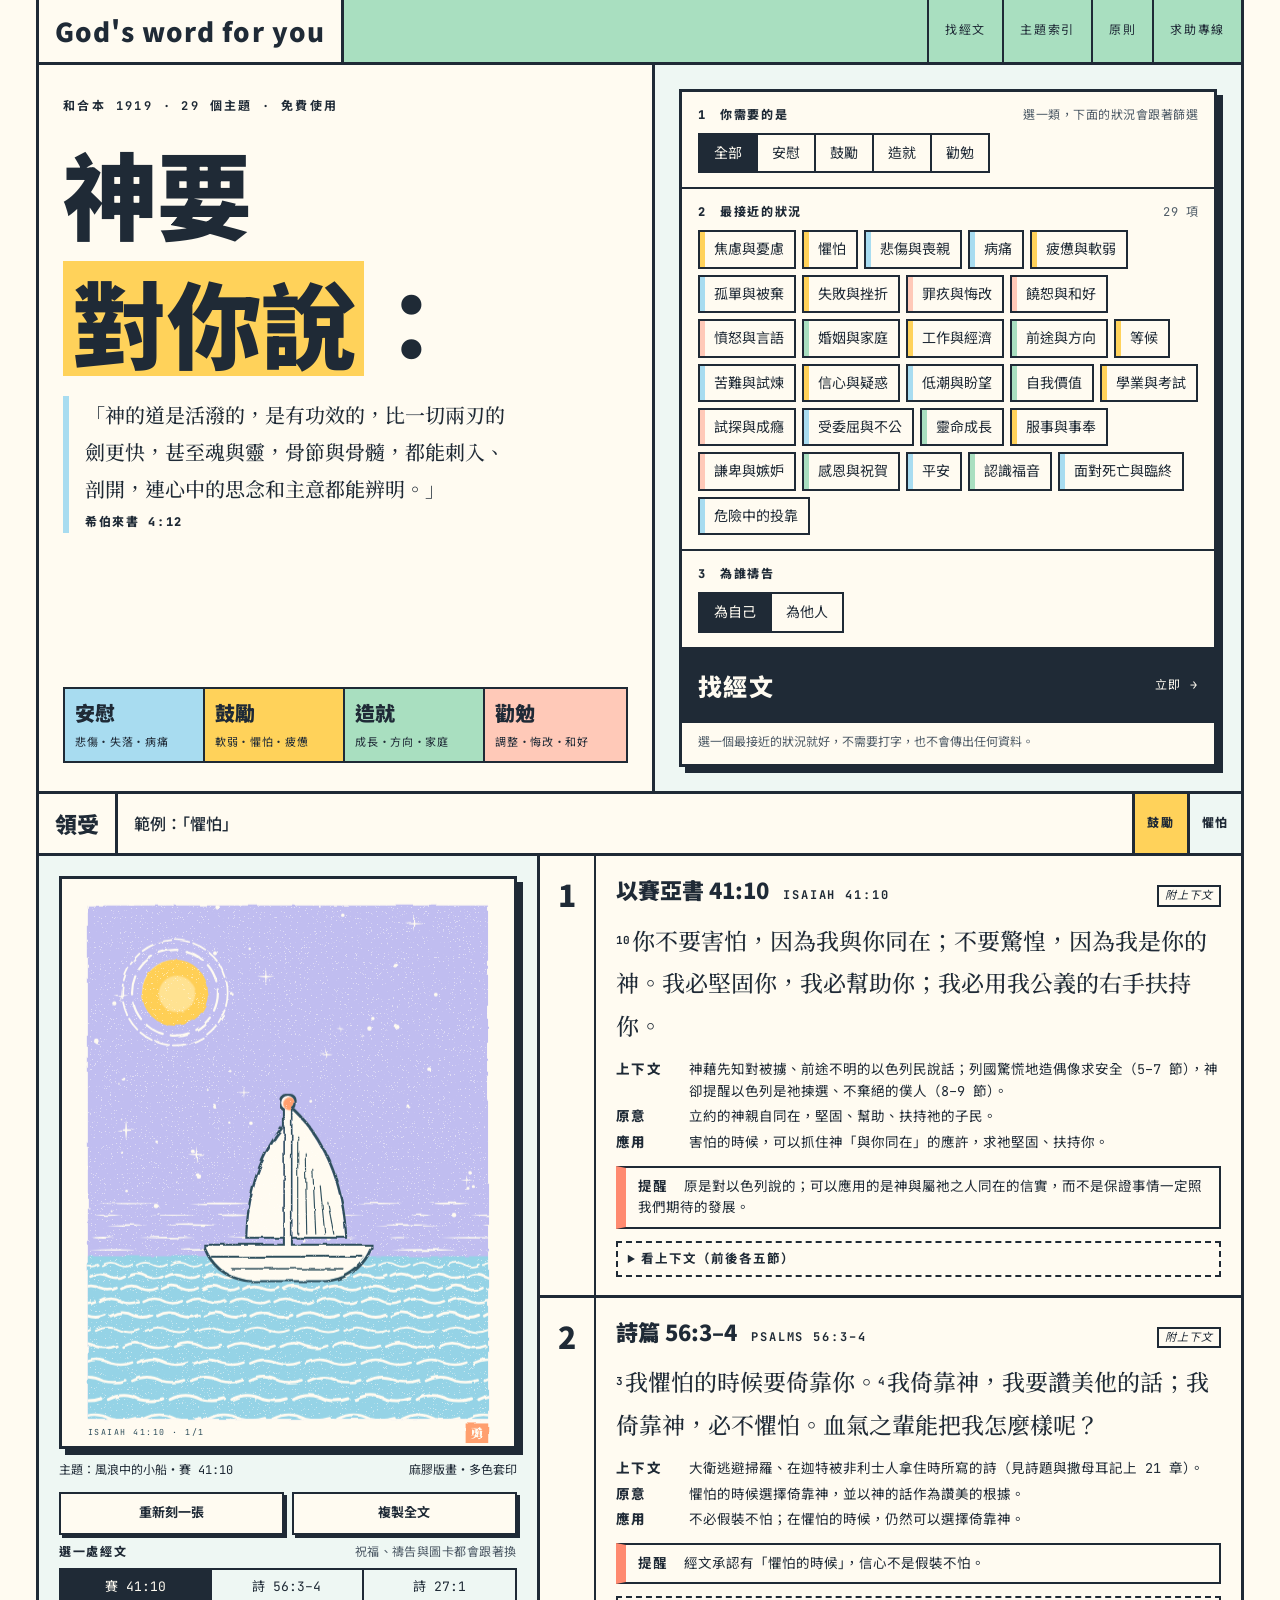
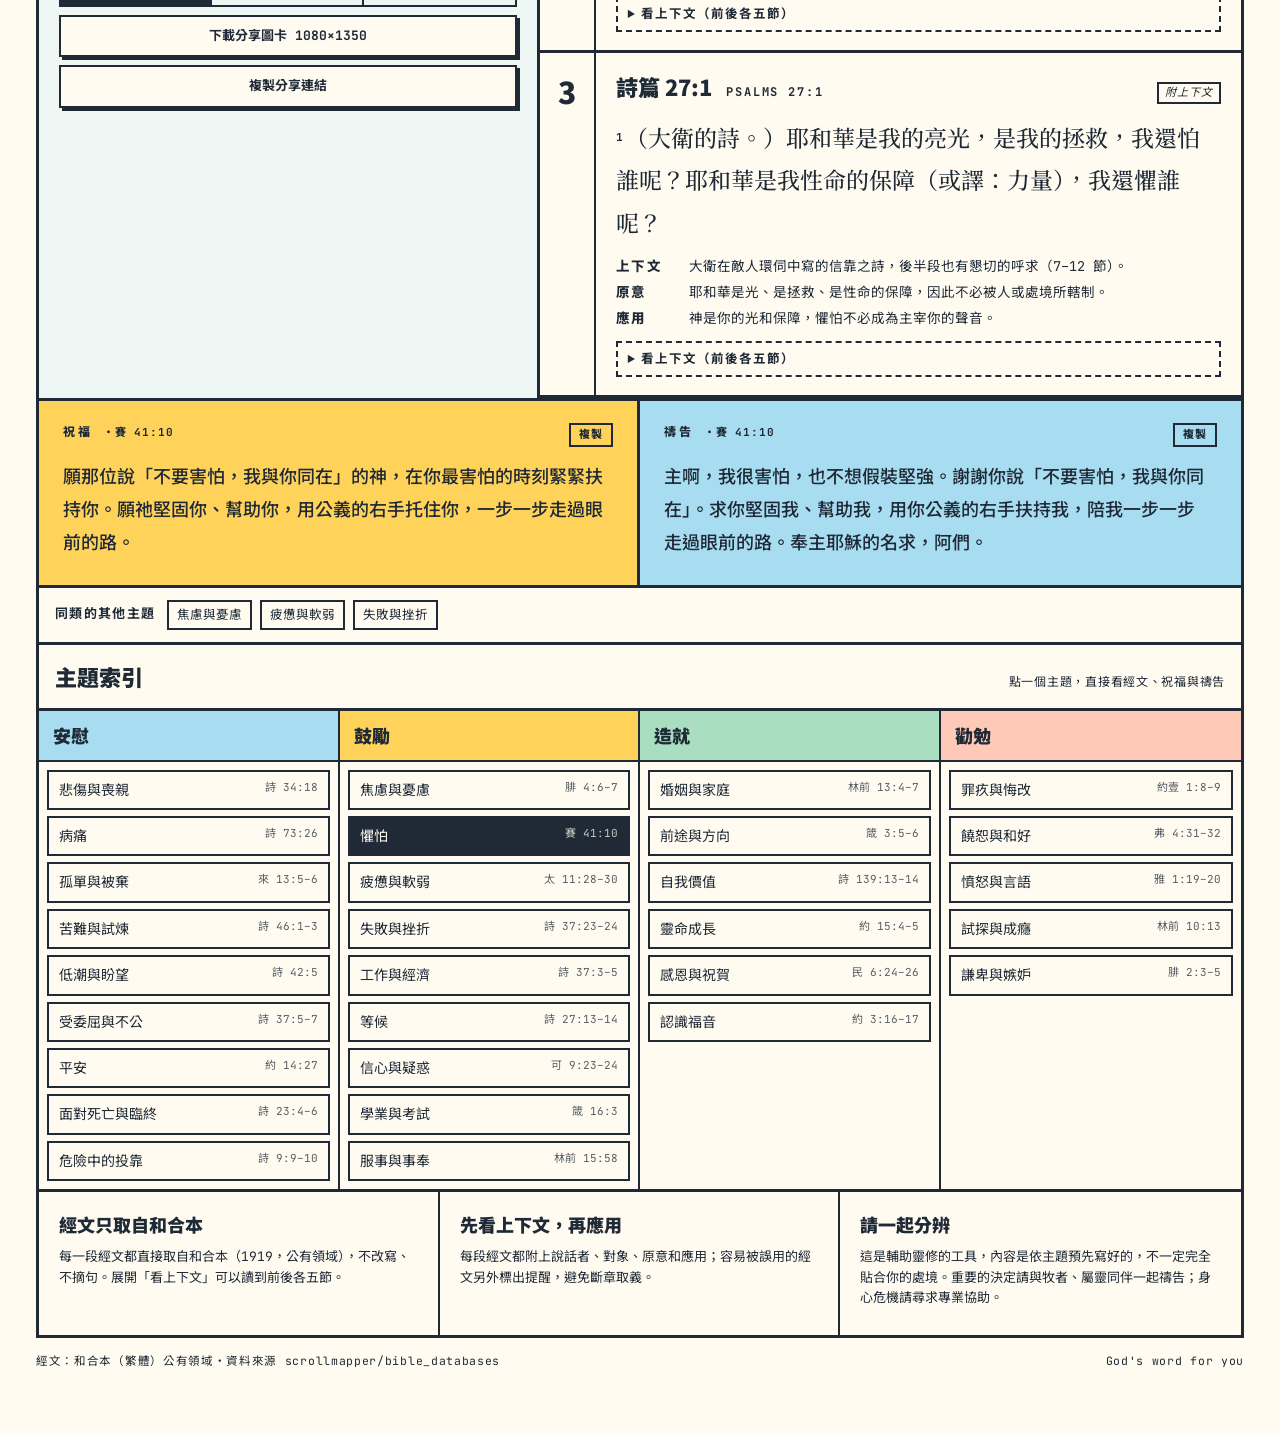
==== commit 03ac65be: "Give each passage its own prayer Prayers were one per topic. Each topic now has a prayer per passage" ====
--- a/index.html
+++ b/index.html
@@ -248,7 +248,7 @@
 .sits span:hover { background: var(--paper-2); }
 .sits input:checked + span { background: var(--ink); color: var(--paper); }
 .sits input:focus-visible + span { outline: 3px solid var(--coral); outline-offset: 2px; }
-#blessRef { font-size: 11px; font-weight: 700; letter-spacing: .08em; }
+.wref { font-size: 11px; font-weight: 700; letter-spacing: .08em; }
 .card-pick { grid-column: 1 / -1; display: flex; flex-direction: column; gap: 6px; }
 .card-pick .label { font-size: 12px; }
 #cardPick { width: 100%; display: grid; grid-auto-flow: column; grid-auto-columns: minmax(0, 1fr); }
@@ -349,7 +349,7 @@
           <div class="tools">
             <button class="btn" id="reroll" type="button">重新刻一張</button>
             <button class="btn" id="copyAll" type="button">複製全文</button>
-            <div class="card-pick"><span class="label" id="cardLabel">祝福與圖卡經文 <span>選一處，祝福和圖卡會跟著換</span></span><div class="seg" id="cardPick" role="radiogroup" aria-labelledby="cardLabel"></div></div>
+            <div class="card-pick"><span class="label" id="cardLabel">選一處經文 <span>祝福、禱告與圖卡都會跟著換</span></span><div class="seg" id="cardPick" role="radiogroup" aria-labelledby="cardLabel"></div></div>
             <button class="btn wide" id="download" type="button">下載分享圖卡 1080×1350</button>
             <button class="btn wide" id="shareLink" type="button" hidden>複製分享連結</button>
           </div>
@@ -358,8 +358,8 @@
       <div class="texts" id="texts"></div>
     </div>
     <div class="words">
-      <section class="word blessing"><h3><span>祝福 <small id="blessRef"></small></span> <button class="copy" type="button" data-copy="blessing">複製</button></h3><p id="blessing"></p></section>
-      <section class="word prayer"><h3>禱告 <button class="copy" type="button" data-copy="prayer">複製</button></h3><p id="prayer"></p></section>
+      <section class="word blessing"><h3><span>祝福 <small class="wref"></small></span> <button class="copy" type="button" data-copy="blessing">複製</button></h3><p id="blessing"></p></section>
+      <section class="word prayer"><h3><span>禱告 <small class="wref"></small></span> <button class="copy" type="button" data-copy="prayer">複製</button></h3><p id="prayer"></p></section>
     </div>
   </div>
   <div class="related" id="related" hidden></div>
@@ -829,7 +829,7 @@
 </svg>`;
 }
 
-const DATA = {"topics":[{"key":"anxiety","name":"焦慮與憂慮","cat":"encourage","motif":"lily","seal":"安","keywords":["焦慮","擔心","憂慮","緊張","壓力","煩惱","不安","恐慌","胡思亂想","放不下","心很亂","操心"],"passages":[["Phil 4:6-7","可以把現在掛心的事一件一件說給神聽，求祂的平安守住心思意念。"],["Matt 6:31-34","天父知道你的需要；今天只需要面對今天的難處。"],["1Pet 5:6-7","把壓在心上的重量卸給神，因為祂真的顧念你。"]],"blessings":[{"self":"願你把心裡的掛慮一件一件帶著感謝告訴神。願神所賜、出人意外的平安，在基督耶穌裡保守你的心懷意念；即使事情還沒有改變，你的心也能安穩。","other":"願{name}把心裡的掛慮一件一件帶著感謝告訴神。願神所賜、出人意外的平安，在基督耶穌裡保守{name}的心懷意念；即使事情還沒有改變，{name}的心也能安穩。"},{"self":"願知道你一切需要的天父，接住你為明天的擔心。願你先求祂的國和祂的義，把明天交在祂手中，今天只需要面對今天的難處。","other":"願知道{name}一切需要的天父，接住{name}為明天的擔心。願{name}先求祂的國和祂的義，把明天交在祂手中，今天只需要面對今天的難處。"},{"self":"願顧念你的神，接住你卸下的每一份憂慮。願你在祂大能的手下安心放手，不必獨自扛著所有的重量，因為祂真的顧念你。","other":"願顧念{name}的神，接住每一份卸下的憂慮。願{name}在祂大能的手下安心放手，不必獨自扛著所有的重量，因為祂真的顧念{name}。"}],"self":{"prayer":"天父，我心裡有好多放不下的事，越想越緊張。謝謝你說我可以把一切憂慮卸給你，因為你顧念我。我現在把這些事一件一件交給你，求你賜我今天需要的力量和智慧，也求你用出人意外的平安保守我的心。奉主耶穌的名求，阿們。"},"other":{"prayer":"天父，我把{name}帶到你面前。你知道{name}現在心裡的緊張和掛慮。求你幫助{name}把憂慮卸給你，賜下今天所需要的力量，也讓{name}知道自己並不孤單。求你用出人意外的平安保守{name}的心。奉主耶穌的名求，阿們。"}},{"key":"fear","name":"懼怕","cat":"encourage","motif":"boat","seal":"勇","keywords":["害怕","恐懼","懼怕","驚嚇","惶恐","不敢","手術","開刀","檢查報告","怕"],"passages":[["Isa 41:10","害怕的時候，可以抓住神「與你同在」的應許，求祂堅固、扶持你。"],["Ps 56:3-4","不必假裝不怕；在懼怕的時候，仍然可以選擇倚靠神。"],["Ps 27:1","神是你的光和保障，懼怕不必成為主宰你的聲音。"]],"blessings":[{"self":"願那位說「不要害怕，我與你同在」的神，在你最害怕的時刻緊緊扶持你。願祂堅固你、幫助你，用公義的右手托住你，一步一步走過眼前的路。","other":"願那位說「不要害怕，我與你同在」的神，在{name}最害怕的時刻緊緊扶持。願祂堅固{name}、幫助{name}，用公義的右手托住，一步一步走過眼前的路。"},{"self":"願你在懼怕的時候，仍能選擇倚靠神。願你不必假裝不怕，卻能抓住祂的話、為祂的話讚美，心裡漸漸安穩下來。","other":"願{name}在懼怕的時候，仍能選擇倚靠神。願{name}不必假裝不怕，卻能抓住祂的話、為祂的話讚美，心裡漸漸安穩下來。"},{"self":"願耶和華作你的亮光、你的拯救、你性命的保障。願祂的光照進你害怕的地方，使懼怕不再成為主宰你的聲音。","other":"願耶和華作{name}的亮光、拯救和性命的保障。願祂的光照進{name}害怕的地方，使懼怕不再成為主宰的聲音。"}],"self":{"prayer":"主啊，我很害怕，也不想假裝堅強。謝謝你應許與我同在，必堅固我、幫助我。求你在我懼怕的時候成為我的光，賜我勇氣面對眼前的事，也賜我安穩的睡眠。我把自己交在你手中。奉主耶穌的名求，阿們。"},"other":{"prayer":"主啊，我為{name}禱告。你知道{name}心裡的害怕。求你親自與{name}同在，堅固、幫助、扶持{name}，賜下勇氣與平安。也求你使用身邊的人陪伴{name}，讓{name}經歷你的同在。奉主耶穌的名求，阿們。"}},{"key":"grief","name":"悲傷與喪親","cat":"comfort","motif":"dove","seal":"慰","keywords":["*過世","*離世","*去世","走了","死了","喪","失去","*告別式","*喪禮","悲傷","想念","思念","*流產","離開我們","安息"],"passages":[["Ps 34:18","神沒有遠離正在傷心的你，祂就在你身邊。"],["1Thess 4:13-14","可以哭，可以想念；在主裡，我們的悲傷仍帶著盼望。"],["Rev 21:3-4","有一天，神要親自擦去一切的眼淚。"]],"blessings":[{"self":"願靠近傷心人的神，此刻就在你身邊。你可以哭，可以想念，不必急著堅強。願祂親自擁抱你破碎的心，在每個想念的時刻安慰你。","other":"願靠近傷心人的神，此刻就在{name}身邊。願{name}可以安心地哭、安心地想念，不必急著堅強。願祂親自擁抱{name}破碎的心，在每個想念的時刻賜下安慰。"},{"self":"願你可以好好地悲傷、好好地想念，卻不像那些沒有指望的人。願死而復活的主耶穌，在你的眼淚中親自成為你的盼望。","other":"願{name}可以好好地悲傷、好好地想念，卻不像那些沒有指望的人。願死而復活的主耶穌，在{name}的眼淚中親自成為{name}的盼望。"},{"self":"願那位要與人同住的神，此刻陪你走過哀傷。願你知道有一天，祂要親自擦去一切的眼淚，不再有死亡，也不再有悲哀、哭號、疼痛。","other":"願那位要與人同住的神，此刻陪{name}走過哀傷。願{name}知道有一天，祂要親自擦去一切的眼淚，不再有死亡，也不再有悲哀、哭號、疼痛。"}],"self":{"prayer":"天父，我的心好痛，好想念那位離開的人。謝謝你靠近傷心的人，也允許我在你面前流淚。求你安慰我，陪我走過每一個想念的日子，也賜我力量面對接下來的生活。求你讓我在悲傷中仍看見你所賜的盼望。奉主耶穌的名求，阿們。"},"other":{"prayer":"天父，我把正在悲傷中的{name}帶到你面前。求你靠近{name}，安慰{name}破碎的心，陪伴{name}走過每一個想念的日子。若{name}心裡有自責或遺憾，求你溫柔地醫治。也求你使用我，用合適的方式陪伴{name}。奉主耶穌的名求，阿們。"}},{"key":"illness","name":"病痛","cat":"comfort","motif":"hands","seal":"恩","keywords":["生病","病","住院","癌","腫瘤","化療","放療","開刀","疼痛","身體","醫院","診斷","確診","復健","慢性病","病房","治療"],"passages":[["Ps 73:26","身體衰弱的時候，神仍是你心裡的力量。"],["2Cor 4:16-18","外在的身體雖然軟弱，神仍在你裡面一天一天更新你。"],["2Cor 12:9-10","不論病情如何，神的恩典在每一天都夠你用。"]],"blessings":[{"self":"願神在你身體軟弱、心力衰殘的日子，作你心裡的力量。願你在病痛中仍經歷祂是你永遠的福分，也願祂看顧照顧你的醫療團隊。","other":"願神在{name}身體軟弱、心力衰殘的日子，作心裡的力量。願{name}在病痛中仍經歷祂是永遠的福分，也願祂看顧照顧{name}的醫療團隊。"},{"self":"願神在你外體軟弱的日子，使你的內心一天新似一天。願你不只看見眼前的苦楚，也能定睛在那看不見、卻是永遠的盼望上。","other":"願神在{name}外體軟弱的日子，使{name}的內心一天新似一天。願{name}不只看見眼前的苦楚，也能定睛在那看不見、卻是永遠的盼望上。"},{"self":"願主的恩典在每一天都夠你用。願祂的能力在你的軟弱上顯得完全，使你在無力的時候，仍被基督的能力覆庇。","other":"願主的恩典在每一天都夠{name}用。願祂的能力在{name}的軟弱上顯得完全，使{name}在無力的時候，仍被基督的能力覆庇。"}],"self":{"prayer":"主啊，我的身體很不舒服，心裡也很疲憊。我求你醫治我，也賜醫生和護理人員智慧。不論病程怎麼走，求你讓我經歷你的恩典夠我用，作我心裡的力量，也讓我能誠實地向你、向身邊的人說出需要。奉主耶穌的名求，阿們。"},"other":{"prayer":"主啊，我為生病的{name}禱告。求你醫治{name}的身體，減輕疼痛，賜醫療團隊智慧。不論病程怎麼走，求你作{name}心裡的力量，也賜照顧{name}的家人體力與平安。奉主耶穌的名求，阿們。"}},{"key":"weary","name":"疲憊與軟弱","cat":"encourage","motif":"sheep","seal":"息","keywords":["累","好累","疲憊","疲倦","撐不下去","無力","軟弱","耗盡","倦怠","燃燒","沒力氣","喘不過氣","身心俱疲"],"passages":[["Matt 11:28-30","耶穌邀請勞苦擔重擔的你，到祂那裡得安息。"],["Isa 40:28-31","神不疲乏，祂賜力量給軟弱的人。"],["Ps 23:1-3","好牧人會領你到可安歇的水邊，使你的靈魂甦醒。"]],"blessings":[{"self":"願邀請勞苦擔重擔的人來得安息的主，卸下你肩上過重的擔子。願你學祂柔和謙卑的樣式，負祂容易的軛，心裡真正得享安息。","other":"願邀請勞苦擔重擔的人來得安息的主，卸下{name}肩上過重的擔子。願{name}學祂柔和謙卑的樣式，負祂容易的軛，心裡真正得享安息。"},{"self":"願那位不疲乏、不困倦的神，把新的力量賜給軟弱的你。願你等候祂的時候重新得力，如鷹展翅上騰，奔跑卻不困倦，行走卻不疲乏。","other":"願那位不疲乏、不困倦的神，把新的力量賜給軟弱的{name}。願{name}等候祂的時候重新得力，如鷹展翅上騰，奔跑卻不困倦，行走卻不疲乏。"},{"self":"願耶和華作你的牧者，使你在疲憊中不致缺乏。願祂領你躺臥在青草地上、到可安歇的水邊，使你的靈魂甦醒過來。","other":"願耶和華作{name}的牧者，使{name}在疲憊中不致缺乏。願祂領著躺臥在青草地上、到可安歇的水邊，使{name}的靈魂甦醒過來。"}],"self":{"prayer":"主耶穌，我真的好累，好像撐不下去了。謝謝你邀請勞苦擔重擔的人到你那裡得安息。我現在就來到你面前，求你讓我的靈魂甦醒，賜我智慧知道什麼可以放下，也賜我勇氣請別人幫忙。奉主耶穌的名求，阿們。"},"other":{"prayer":"主耶穌，我為疲憊的{name}禱告。求你讓{name}在你裡面得安息，使{name}的靈魂甦醒。求你賜{name}智慧知道什麼可以放下，也為{name}預備願意分擔的人。奉主耶穌的名求，阿們。"}},{"key":"lonely","name":"孤單與被棄","cat":"comfort","motif":"lamp","seal":"伴","keywords":["孤單","寂寞","沒人","被拋棄","被遺棄","沒有朋友","一個人","被排擠","沒人懂","被忽略","分手","被甩","失戀"],"passages":[["Heb 13:5-6","神說「我總不撇下你，也不丟棄你」。"],["Ps 27:10","就算最親近的人離開了，神仍然收留你。"],["Isa 49:15-16","神沒有忘記你，你的名字刻在祂的掌上。"]],"blessings":[{"self":"願那位說「我總不撇下你，也不丟棄你」的主，在你孤單的時候讓你知道祂一直都在。願你能放膽地說：主是幫助我的，我必不懼怕。","other":"願那位說「我總不撇下你，也不丟棄你」的主，在{name}孤單的時候讓{name}知道祂一直都在。願{name}能放膽地說：主是幫助我的，我必不懼怕。"},{"self":"願你在覺得被離棄的時候，經歷耶和華親自收留你。就算最親近的人離開了，願祂的看顧成為你的家，也為你預備真誠的陪伴。","other":"願{name}在覺得被離棄的時候，經歷耶和華親自收留。就算最親近的人離開了，願祂的看顧成為{name}的家，也預備真誠的陪伴。"},{"self":"願你知道自己沒有被忘記：神把你銘刻在祂的掌上。願祂時時記念你，親自作你隨時的幫助，也為你預備真誠的陪伴。","other":"願{name}知道自己沒有被忘記：神把{name}銘刻在祂的掌上。願祂時時記念，親自作隨時的幫助，也為{name}預備真誠的陪伴。"}],"self":{"prayer":"天父，我覺得好孤單，好像沒有人真正懂我。謝謝你應許總不撇下我、也不丟棄我。求你讓我感受到你的同在，也為我預備可以信任的朋友和屬靈同伴，給我勇氣踏出一步與人連結。奉主耶穌的名求，阿們。"},"other":{"prayer":"天父，我為覺得孤單的{name}禱告。求你讓{name}感受到你的同在與愛，為{name}預備可以信任的朋友。也求你讓我知道怎樣陪伴{name}，成為你愛{name}的管道。奉主耶穌的名求，阿們。"}},{"key":"failure","name":"失敗與挫折","cat":"encourage","motif":"path","seal":"起","keywords":["失敗","考差","落榜","被拒","挫折","搞砸","沒考上","失業","被裁","被開除","裁員","找不到工作","失利","輸了","沒錄取"],"passages":[["Ps 37:23-24","這次跌倒了，但神的手仍然扶著你。"],["Mic 7:8","坐在黑暗裡的時候，耶和華仍是你的光。"],["Lam 3:21-26","神的憐憫每早晨都是新的，明天仍然有新的開始。"]],"blessings":[{"self":"願立定你腳步的耶和華，在你失腳的地方用手攙扶你。這次的跌倒不是你的全部，願祂扶你起來，帶你走下一步。","other":"願立定腳步的耶和華，在{name}失腳的地方用手攙扶。這次的跌倒不是{name}的全部，願祂扶{name}起來，帶著走下一步。"},{"self":"願你雖然跌倒，卻要起來；雖然坐在黑暗裡，耶和華仍作你的光。願祂的光照亮你下一步的路。","other":"願{name}雖然跌倒，卻要起來；雖然坐在黑暗裡，耶和華仍作{name}的光。願祂的光照亮{name}下一步的路。"},{"self":"願你想起神的慈愛，心裡就重新有指望。願你經歷祂的憐憫每早晨都是新的，在靜默等候中，看見祂為你預備的新開始。","other":"願{name}想起神的慈愛，心裡就重新有指望。願{name}經歷祂的憐憫每早晨都是新的，在靜默等候中，看見祂為{name}預備的新開始。"}],"self":{"prayer":"主啊，這次的結果讓我很失望，也很難面對自己。謝謝你說義人雖失腳也不至全身仆倒，因為你用手攙扶。求你醫治我的沮喪，幫助我從這次經驗中學習，也為我開出下一步的道路。奉主耶穌的名求，阿們。"},"other":{"prayer":"主啊，我為正經歷挫折的{name}禱告。求你安慰{name}的失望，不讓{name}被沮喪壓垮，也為{name}開出下一步的道路，賜下需要的供應與機會。奉主耶穌的名求，阿們。"}},{"key":"guilt","name":"罪疚與悔改","cat":"exhort","motif":"cross","seal":"赦","keywords":["罪","犯罪","後悔","內疚","愧疚","犯錯","做錯","羞恥","悔改","跌倒","對不起神","良心不安","自責"],"passages":[["1John 1:8-9","誠實地承認，神是信實的，必定赦免、洗淨。"],["Ps 51:10-12","求神造一顆清潔的心，並恢復得救的喜樂。"],["Rom 8:1-2","悔改的人不必再活在定罪之下。"]],"blessings":[{"self":"願你能誠實地面對自己，把罪帶到神面前。願信實公義的神赦免你的罪，洗淨你一切的不義，使你重新抬起頭來。","other":"願{name}能誠實地面對自己，把罪帶到神面前。願信實公義的神赦免{name}的罪，洗淨一切的不義，使{name}重新抬起頭來。"},{"self":"願神為你造一顆清潔的心，使你裡面重新有正直的靈。願祂不丟棄你，恢復你得救的喜樂，賜你樂意的靈扶持你。","other":"願神為{name}造一顆清潔的心，使裡面重新有正直的靈。願祂不丟棄{name}，恢復得救的喜樂，賜下樂意的靈扶持{name}。"},{"self":"願你知道，在基督耶穌裡的人不再被定罪。願賜生命的聖靈釋放你，使你不再活在罪疚的捆綁裡，而是活在祂的恩典中。","other":"願{name}知道，在基督耶穌裡的人不再被定罪。願賜生命的聖靈釋放{name}，使{name}不再活在罪疚的捆綁裡，而是活在祂的恩典中。"}],"self":{"prayer":"天父，我在你面前承認我的錯，我真的很後悔。謝謝你應許，我若認罪，你是信實的，必赦免我。求你為我造清潔的心，賜我力量改變，也給我勇氣去修補被我傷害的關係。讓我重新經歷得救的喜樂。奉主耶穌的名求，阿們。"},"other":{"prayer":"天父，我為{name}禱告。求你用恩慈引導{name}誠實地來到你面前，經歷你的赦免與潔淨。也求你賜{name}力量改變、修補關係，並重新經歷得救的喜樂。奉主耶穌的名求，阿們。"}},{"key":"forgive","name":"饒恕與和好","cat":"exhort","motif":"dove","seal":"和","keywords":["饒恕","原諒","傷害","背叛","仇恨","怨恨","和好","衝突","不肯原諒","鬧翻","絕交","冷戰","放不下"],"passages":[["Eph 4:31-32","饒恕的力量，來自我們先被神饒恕。"],["Col 3:12-14","以憐憫、恩慈、忍耐彼此包容，用愛把關係連結起來。"],["Matt 18:21-22","饒恕常常需要一次又一次，是一個過程。"]],"blessings":[{"self":"願那位在基督裡饒恕你的神，親自醫治你心裡的傷。願苦毒與惱恨慢慢離開，恩慈與憐憫慢慢長出來，讓饒恕從你先被饒恕的地方開始。","other":"願那位在基督裡饒恕{name}的神，親自醫治{name}心裡的傷。願苦毒與惱恨慢慢離開，恩慈與憐憫慢慢長出來，讓饒恕從{name}先被饒恕的地方開始。"},{"self":"願你作為神所揀選、所愛的人，穿上憐憫、恩慈、謙虛、溫柔、忍耐的心。願主的愛聯絡你和身邊的人，使彼此包容成為可能。","other":"願{name}作為神所揀選、所愛的人，穿上憐憫、恩慈、謙虛、溫柔、忍耐的心。願主的愛聯絡{name}和身邊的人，使彼此包容成為可能。"},{"self":"願饒恕了你極大虧欠的主，陪你一次又一次走饒恕的路。願祂賜你智慧，知道哪些關係可以和好，哪些需要時間與界線。","other":"願饒恕了{name}極大虧欠的主，陪{name}一次又一次走饒恕的路。願祂賜{name}智慧，知道哪些關係可以和好，哪些需要時間與界線。"}],"self":{"prayer":"主啊，這段關係讓我很受傷，也很難放下。謝謝你先饒恕了我。求你醫治我的傷，除去我心裡的苦毒，一步一步帶領我走向饒恕。若有我需要道歉的地方，求你給我勇氣；若需要界線，也求你賜我智慧。奉主耶穌的名求，阿們。"},"other":{"prayer":"主啊，我為{name}和這段受傷的關係禱告。求你醫治雙方的傷，除去苦毒，賜下饒恕的力量與和好的機會。也求你賜{name}智慧，知道何時需要時間與界線。奉主耶穌的名求，阿們。"}},{"key":"anger","name":"憤怒與言語","cat":"exhort","motif":"rock","seal":"柔","keywords":["生氣","憤怒","發脾氣","暴躁","吵架","爭吵","口角","罵人","失控","情緒","講話很衝","氣到"],"passages":[["Jas 1:19-20","先停下來聽，再開口，也慢慢地讓怒氣過去。"],["Eph 4:26-27","生氣可以，但不要讓怒氣過夜、變成更大的傷害。"],["Prov 15:1","一句柔和的回答，常常能讓衝突降溫。"]],"blessings":[{"self":"願賜平安的神，在你怒氣上升的時候讓你停下來。願你快快地聽、慢慢地說、慢慢地動怒，說出的話不留下傷害。","other":"願賜平安的神，在{name}怒氣上升的時候讓{name}停下來。願{name}快快地聽、慢慢地說、慢慢地動怒，說出的話不留下傷害。"},{"self":"願你生氣卻不犯罪。願神幫助你不含怒到日落，在怒氣過夜之前把它帶到祂面前，不給仇敵留下破壞關係的地步。","other":"願{name}生氣卻不犯罪。願神幫助{name}不含怒到日落，在怒氣過夜之前把它帶到祂面前，不給仇敵留下破壞關係的地步。"},{"self":"願神把柔和的話放在你口中。願你一句柔和的回答，使怒氣消退、讓衝突降溫，也修補你珍惜的關係。","other":"願神把柔和的話放在{name}口中。願{name}一句柔和的回答，使怒氣消退、讓衝突降溫，也修補{name}珍惜的關係。"}],"self":{"prayer":"主啊，我最近很容易生氣，說出的話也傷了人。求你在我情緒上來時提醒我停下來，賜我溫柔與節制。求你讓我不含怒到日落，有勇氣道歉、修補關係，也幫助我看見怒氣底下真正的需要。奉主耶穌的名求，阿們。"},"other":{"prayer":"主啊，我為{name}禱告。求你在{name}情緒激動時賜下平靜，讓{name}看見怒氣底下真正的需要。也求你修補因衝突受傷的關係，使彼此能用柔和的話溝通。奉主耶穌的名求，阿們。"}},{"key":"marriage","name":"婚姻與家庭","cat":"edify","motif":"vine","seal":"愛","keywords":["*婚姻","*夫妻","丈夫","妻子","*先生","*太太","*老公","*老婆","*離婚","家庭","家人","孩子","父母","小孩","教養","*婆媳","親子"],"passages":[["1Cor 13:4-7","愛不只是感覺，是每天選擇的忍耐、恩慈與包容。"],["Eccl 4:9-12","兩個人一起，加上神作第三股繩子，就不容易折斷。"],["Ps 127:1-2","家需要由神來建造，不是只靠我們的力氣。"]],"blessings":[{"self":"願神的愛住在你的家中。願你們彼此恆久忍耐、又有恩慈，不計算人的惡，在每天的選擇裡凡事包容、凡事相信、凡事盼望、凡事忍耐。","other":"願神的愛住在{name}的家中。願{name}和家人彼此恆久忍耐、又有恩慈，不計算人的惡，在每天的選擇裡凡事包容、凡事相信、凡事盼望、凡事忍耐。"},{"self":"願你們跌倒的時候能扶起彼此，寒冷的時候能溫暖彼此。願神作你們之間的第三股繩子，使你們的關係不容易折斷。","other":"願{name}和家人跌倒的時候能扶起彼此，寒冷的時候能溫暖彼此。願神作{name}和家人之間的第三股繩子，使{name}和家人的關係不容易折斷。"},{"self":"願耶和華親自建造你的家、看守你的家。願你們不只靠自己的力氣勞碌，而是在祂的看顧中安然睡覺。","other":"願耶和華親自建造{name}的家、看守{name}的家。願{name}和家人不只靠自己的力氣勞碌，而是在祂的看顧中安然睡覺。"}],"self":{"prayer":"天父，我把我的家交在你手中。你知道我們之間的張力和疲憊。求你賜我們恆久忍耐和恩慈的心，學會好好聽、好好說，彼此包容。若需要尋求輔導或幫助，也求你給我們勇氣。求你親自建造這個家。奉主耶穌的名求，阿們。"},"other":{"prayer":"天父，我為{name}和{name}的家禱告。求你醫治家中受傷的關係，賜下忍耐、恩慈與好好溝通的能力。若需要外在的協助，求你為他們預備合適的人。求你親自建造這個家。奉主耶穌的名求，阿們。"}},{"key":"work","name":"工作與經濟","cat":"encourage","motif":"sprout","seal":"足","keywords":["工作","職場","老闆","主管","同事","薪水","錢","經濟","負債","債","收入","創業","生意","存款","房貸","開銷","業績"],"passages":[["Ps 37:3-5","倚靠神、踏實地做好眼前的事，把道路交託給祂。"],["Phil 4:11-13","不論有餘或缺乏，靠著主都能學會知足、面對。"],["Col 3:23-24","你的工作，主都看見；可以把它當作獻給主的。"]],"blessings":[{"self":"願你倚靠耶和華而行善，以祂的信實為糧。願你把工作與生活的道路交託給祂，在祂裡面找到喜樂，祂必成全。","other":"願{name}倚靠耶和華而行善，以祂的信實為糧。願{name}把工作與生活的道路交託給祂，在祂裡面找到喜樂，祂必成全。"},{"self":"願你在有餘或缺乏中都學會知足。願那加給你力量的主，使你靠著祂面對每一個景況，不被缺乏壓垮，也不被豐富迷惑。","other":"願{name}在有餘或缺乏中都學會知足。願那加給{name}力量的主，使{name}靠著祂面對每一個景況，不被缺乏壓垮，也不被豐富迷惑。"},{"self":"願你手所做的工，都像是做給主的。願你知道主看見你的每一份努力，真正的賞賜從祂而來，不在乎別人是否看見。","other":"願{name}手所做的工，都像是做給主的。願{name}知道主看見{name}的每一份努力，真正的賞賜從祂而來，不在乎別人是否看見。"}],"self":{"prayer":"天父，我為工作和經濟的壓力向你呼求。你知道我的需要。求你供應我，賜我智慧處理財務，也在工作中給我好的機會與方向。不論有餘或缺乏，求你教我知足，靠著你面對每一天。奉主耶穌的名求，阿們。"},"other":{"prayer":"天父，我為{name}在工作與經濟上的需要禱告。求你為{name}預備供應與機會，賜下智慧與平安。也求你讓我知道是否能用實際的方式幫助{name}。奉主耶穌的名求，阿們。"}},{"key":"guidance","name":"前途與方向","cat":"edify","motif":"path","seal":"引","keywords":["方向","選擇","決定","迷惘","迷茫","前途","未來","轉職","換工作","不知道該","抉擇","搬家","出國","升學","外派","要不要","猶豫","志向"],"passages":[["Prov 3:5-6","不只靠自己的聰明，在每一步上都認定神的帶領。"],["Jas 1:5","缺少智慧的時候，可以放心地向神求。"],["Ps 32:8","神願意教導你、指示你當行的路。"]],"blessings":[{"self":"願那位指引道路的神，在你面前的岔路上帶領你。願你專心仰賴祂，不倚靠自己的聰明，在一切事上認定祂，祂必指引你的路。","other":"願那位指引道路的神，在{name}面前的岔路上帶領。願{name}專心仰賴祂，不倚靠自己的聰明，在一切事上認定祂，祂必指引{name}的路。"},{"self":"願厚賜與眾人、也不斥責人的神，把你所缺少的智慧厚厚地賜給你。願你可以放心地向祂求，在每個決定上看得清楚。","other":"願厚賜與眾人、也不斥責人的神，把{name}所缺少的智慧厚厚地賜給{name}。願{name}可以放心地向祂求，在每個決定上看得清楚。"},{"self":"願神親自教導你，指示你當行的路。願你知道祂的眼目定睛在你身上，一步一步帶你走得踏實、平安。","other":"願神親自教導{name}，指示當行的路。願{name}知道祂的眼目定睛在{name}身上，一步一步走得踏實、平安。"}],"self":{"prayer":"主啊，我站在一個選擇面前，不知道該怎麼走。謝謝你說缺少智慧的人可以向你求，你必厚賜。求你賜我分辨的智慧，為我開該開的門、關該關的門，也讓我身邊有能一起禱告商量的人。不論怎麼選，求你與我同行。奉主耶穌的名求，阿們。"},"other":{"prayer":"主啊，我為正在做決定的{name}禱告。求你賜{name}分辨的智慧和心裡的平安，為{name}開該開的門、關該關的門。不論{name}怎麼選，求你與{name}同行。奉主耶穌的名求，阿們。"}},{"key":"waiting","name":"等候","cat":"encourage","motif":"eagle","seal":"候","keywords":["等","等待","等候","*不孕","*求子","單身","結果","還沒","遲遲","很久","一直沒有","盼了好久","等通知","*沒有懷孕","*沒懷孕","*等了好多年","灰心","*等很久"],"passages":[["Ps 27:13-14","等候的時候，可以一邊壯膽，一邊相信會看見神的恩惠。"],["Lam 3:25-26","靜默地等候神，本身就是好的。"],["Ps 40:1-3","神會垂聽耐心等候的人，使他的腳站在磐石上。"]],"blessings":[{"self":"願你在漫長的等候中壯膽、堅固你的心。願你不被灰心吞沒，仍相信會在活人之地看見耶和華的恩惠。","other":"願{name}在漫長的等候中壯膽、堅固{name}的心。願{name}不被灰心吞沒，仍相信會在活人之地看見耶和華的恩惠。"},{"self":"願你在靜默等候中，心裡仍尋求神。願那位必施恩給等候祂之人的耶和華，在祂的時間裡讓你看見祂的救恩。","other":"願{name}在靜默等候中，心裡仍尋求神。願那位必施恩給等候祂之人的耶和華，在祂的時間裡讓{name}看見祂的救恩。"},{"self":"願垂聽呼求的神，聽見你耐性的等候。願祂把你從低谷裡拉上來，使你的腳立在磐石上，也使你口中再唱新歌。","other":"願垂聽呼求的神，聽見{name}耐性的等候。願祂從低谷裡把{name}拉上來，使腳立在磐石上，口中再唱新歌。"}],"self":{"prayer":"主啊，我等了好久，有時候真的很灰心。謝謝你聽見我每一次的呼求。求你在等候中堅固我的心，讓我不被沮喪吞沒，也讓我在等候中仍能經歷你的同在。我把結果交在你手中。奉主耶穌的名求，阿們。"},"other":{"prayer":"主啊，我為在等候中的{name}禱告。求你垂聽{name}的呼求，在等候中堅固{name}的心，賜下盼望與平安。也求你讓身邊的人懂得溫柔地陪伴{name}。奉主耶穌的名求，阿們。"}},{"key":"suffering","name":"苦難與試煉","cat":"comfort","motif":"rock","seal":"堅","keywords":["苦難","試煉","痛苦","為什麼是我","打擊","艱難","困境","災難","意外","車禍","倒楣","接連","雪上加霜"],"passages":[["Ps 46:1-3","神是你患難中隨時的幫助。"],["2Cor 4:8-9","被壓、作難，但神不讓你被壓垮。"],["Rom 8:26-28","說不出話時，聖靈親自為你代求；神仍在其中掌權。"]],"blessings":[{"self":"願神作你的避難所、你的力量，在一切動盪中成為你隨時的幫助。願你看見周圍搖動的時候，心裡仍不害怕，因為祂與你同在。","other":"願神作{name}的避難所和力量，在一切動盪中成為隨時的幫助。願{name}看見周圍搖動的時候，心裡仍不害怕，因為祂與{name}同在。"},{"self":"願你雖然四面受壓，卻不被困住；心裡作難，卻不至失望。願神在你被打倒的時候扶持你，不讓你被壓垮。","other":"願{name}雖然四面受壓，卻不被困住；心裡作難，卻不至失望。願神在{name}被打倒的時候扶持，不讓重擔把人壓垮。"},{"self":"願聖靈在你說不出話的時候親自為你代求。願你在不明白的時候，仍相信神在萬事中掌權，叫愛祂的人得益處。","other":"願聖靈在{name}說不出話的時候親自為{name}代求。願{name}在不明白的時候，仍相信神在萬事中掌權，叫愛祂的人得益處。"}],"self":{"prayer":"主啊，最近的事接連發生，我真的不明白為什麼。我不知道該怎麼禱告，謝謝你的靈親自為我代求。求你作我的避難所和力量，讓我不被壓垮，也讓我在困境中仍看見你的同在。奉主耶穌的名求，阿們。"},"other":{"prayer":"主啊，我為正經歷艱難的{name}禱告。求你作{name}的避難所和力量，在{name}說不出話時為{name}代求。求你保守{name}不被壓垮，也預備實際的幫助。奉主耶穌的名求，阿們。"}},{"key":"doubt","name":"信心與疑惑","cat":"encourage","motif":"lamp","seal":"信","keywords":["懷疑","疑惑","信心","不確定","神在哪","神不在","禱告沒有","沉默","信不下去","質疑","沒有回應","感覺不到神"],"passages":[["Mark 9:23-24","信心不夠也可以來到耶穌面前，祂接納誠實的人。"],["Ps 13:1-6","可以誠實地問「要到幾時」，同時選擇倚靠神的慈愛。"],["Heb 4:14-16","耶穌體恤我們的軟弱，你可以坦然無懼地來到祂面前。"]],"blessings":[{"self":"願那位接納不完全信心的主，親自扶持你的疑惑。願你可以誠實地說「我信，但我信不足，求主幫助」，也被祂溫柔地接住。","other":"願那位接納不完全信心的主，親自扶持{name}的疑惑。願{name}可以誠實地說「我信，但我信不足，求主幫助」，也被祂溫柔地接住。"},{"self":"願你可以誠實地問神「要到幾時」，也不因這樣的問題被推開。願你在神看似沉默的日子，仍能倚靠祂的慈愛，有一天再為祂的厚恩歌唱。","other":"願{name}可以誠實地問神「要到幾時」，也不因這樣的問題被推開。願{name}在神看似沉默的日子，仍能倚靠祂的慈愛，有一天再為祂的厚恩歌唱。"},{"self":"願體恤你軟弱的大祭司耶穌，親自接住你的疑惑。願你坦然無懼地來到施恩的寶座前，得著憐恤、蒙恩惠，作隨時的幫助。","other":"願體恤{name}軟弱的大祭司耶穌，親自接住{name}的疑惑。願{name}坦然無懼地來到施恩的寶座前，得著憐恤、蒙恩惠，作隨時的幫助。"}],"self":{"prayer":"主啊，我信，但我信不足，求你幫助我。有時候我感覺不到你，也不明白你的沉默。謝謝你體恤我的軟弱，讓我可以坦然來到你面前。求你親自向我顯明你自己，也為我預備能陪伴我的屬靈同伴。奉主耶穌的名求，阿們。"},"other":{"prayer":"主啊，我為在信心上掙扎的{name}禱告。求你親自向{name}顯明你的同在與慈愛，也讓我在陪伴{name}時有耐心，不急著給答案。奉主耶穌的名求，阿們。"}},{"key":"hope","name":"低潮與盼望","cat":"comfort","motif":"anchor","seal":"望","keywords":["盼望","絕望","沒有希望","黑暗","低潮","憂鬱","憂鬱症","沮喪","難過","提不起勁","什麼都不想做","空虛","負擔","想哭"],"passages":[["Ps 42:5","可以承認憂悶，也可以對自己的心說：仍要仰望神。"],["Ps 139:7-12","再深的黑暗，也不能遮蔽神看見你。"],["Rom 15:13","盼望不是靠自己擠出來的，是神藉著聖靈賜下的。"]],"blessings":[{"self":"願你在憂悶的時候可以誠實承認，也能對自己的心說：仍要仰望神。願使人有盼望的神在最低落的時候陪著你，也讓你身邊有願意陪你走的人。","other":"願{name}在憂悶的時候可以誠實承認，也能對自己的心說：仍要仰望神。願使人有盼望的神在最低落的時候陪著{name}，身邊也有願意同行的人。"},{"self":"願你知道無論在多深的黑暗裡，神都在那裡。黑暗不能遮蔽你，使神看不見你；願祂的右手扶持你，帶你一步一步走出來。","other":"願{name}知道無論在多深的黑暗裡，神都在那裡。黑暗不能遮蔽{name}，使神看不見；願祂的右手扶持{name}，一步一步走出來。"},{"self":"願使人有盼望的神，因信將喜樂與平安一點一點放回你心裡。願聖靈的能力使你重新大有盼望，也讓你身邊有願意陪你走的人。","other":"願使人有盼望的神，因信將喜樂與平安一點一點放回{name}心裡。願聖靈的能力使{name}重新大有盼望，身邊也有願意陪伴的人。"}],"self":{"prayer":"天父，我心裡好沉重，提不起勁，也看不到盼望。謝謝你說黑暗也不能遮蔽我，使你看不見。求你在這段日子陪著我，賜我力量去找能幫助我的人，包括家人、朋友、牧者或專業的醫療協助。求你一點一點地把盼望放回我心裡。奉主耶穌的名求，阿們。"},"other":{"prayer":"天父，我為正在低潮中的{name}禱告。求你陪著{name}，讓{name}知道自己沒有被放棄，也幫助{name}得到需要的陪伴與專業協助。求你一點一點地把盼望放回{name}心裡。奉主耶穌的名求，阿們。"}},{"key":"worth","name":"自我價值","cat":"edify","motif":"lily","seal":"珍","keywords":["自卑","沒價值","不夠好","醜","比較","被否定","沒用","被看不起","討厭自己","外貌","身材","沒自信","不配"],"passages":[["Ps 139:13-14","你是被神親手奇妙可畏地造成的。"],["Eph 2:10","你是神的作品，不是隨便被丟在世上的。"],["Matt 10:29-31","連你的頭髮都被數過，你在神眼中十分貴重。"]],"blessings":[{"self":"願造你的神，讓你用祂的眼光看自己。你是祂親手奇妙可畏地造成的；願你的心深深知道這件事，不再用比較來衡量自己。","other":"願造{name}的神，讓{name}用祂的眼光看自己：那是祂親手奇妙可畏地造成的。願{name}的心深深知道，不再用比較來衡量自己。"},{"self":"願你知道自己是神的作品，在基督耶穌裡被造成的。你不是隨便被丟在世上的；願你行在祂為你預備的路上，在祂的愛裡站穩。","other":"願{name}知道自己是神的作品，在基督耶穌裡被造成的，不是隨便被丟在世上的。願{name}行在神預備的路上，在祂的愛裡站穩。"},{"self":"願你知道連你的頭髮都被天父數過了，你在祂眼中十分貴重。願你不再懼怕自己不夠好，而是在祂的看顧中安心生活。","other":"願{name}知道連頭髮都被天父數過了，在祂眼中十分貴重。願{name}不再懼怕自己不夠好，而是在祂的看顧中安心生活。"}],"self":{"prayer":"天父，我常常覺得自己不夠好，也常拿自己跟別人比較。謝謝你說我是你奇妙可畏地造成的，是你的作品。求你醫治我心裡被否定的傷，讓我用你的眼光看自己，也看見你為我預備的路。奉主耶穌的名求，阿們。"},"other":{"prayer":"天父，我為{name}禱告。求你醫治{name}心裡被否定的傷，讓{name}知道自己在你眼中多麼貴重。也求你使用我，用真誠的話語肯定{name}。奉主耶穌的名求，阿們。"}},{"key":"study","name":"學業與考試","cat":"encourage","motif":"lamp","seal":"智","keywords":["*考試","*學測","*分科","指考","*會考","*國考","期末","期中","*論文","學業","讀書","成績","*面試","證照","畢業","報告","*期中考","*期末考"],"passages":[["Prov 16:3","盡力準備，也把結果交託給神。"],["Ps 90:17","求神堅立你手所做的工，包括這段時間的努力。"],["Phil 4:6-7","緊張的時候，可以把壓力說給神聽，求祂的平安守住你的心。"]],"blessings":[{"self":"願你把所做的、所準備的都交託給耶和華。願你盡力之後安心把結果交給祂，因為你的價值不由分數決定。","other":"願{name}把所做的、所準備的都交託給耶和華。願{name}盡力之後安心把結果交給祂，因為{name}的價值不由分數決定。"},{"self":"願主我們神的榮美歸在你身上。願祂堅立你手所做的工，使你這段時間的努力不白費，也讓你記得所學的、清楚地表達。","other":"願主我們神的榮美歸在{name}身上。願祂堅立{name}手所做的工，使這段時間的努力不白費，也讓{name}記得所學的、清楚地表達。"},{"self":"願你在緊張的時候，把壓力一件一件告訴神。願神出人意外的平安保守你的心懷意念，使你在考場上心裡平安。","other":"願{name}在緊張的時候，把壓力一件一件告訴神。願神出人意外的平安保守{name}的心懷意念，使{name}在考場上心裡平安。"}],"self":{"prayer":"主啊，考試快到了，我很緊張。求你賜我專注與記憶力，讓我好好準備，也賜我安穩的睡眠。考試時求你使我心裡平安、頭腦清楚。我會盡力，也把結果交託給你。奉主耶穌的名求，阿們。"},"other":{"prayer":"主啊，我為準備考試的{name}禱告。求你賜{name}專注、記憶力和安穩的睡眠，考試時心裡平安、頭腦清楚。不論結果如何，求你讓{name}知道自己的價值不由分數決定。奉主耶穌的名求，阿們。"}},{"key":"temptation","name":"試探與成癮","cat":"exhort","motif":"anchor","seal":"守","keywords":["試探","誘惑","*上癮","*成癮","*色情","賭","*賭博","酒","喝酒","*戒不掉","網路成癮","手遊","沉迷","抽菸","停不下來"],"passages":[["1Cor 10:13","神是信實的，必為你開一條出路。"],["Heb 4:14-16","耶穌體恤你的軟弱，跌倒了也可以坦然回到祂面前。"],["Jas 4:7-8","親近神，神就必親近你。"]],"blessings":[{"self":"願信實的神，在每一次試探中為你開一條出路，叫你能忍受得住。願你知道你所遇見的，沒有超過祂所知道、所能幫助的。","other":"願信實的神，在每一次試探中為{name}開一條出路，叫{name}能忍受得住。願{name}知道所遇見的，沒有超過祂所知道、所能幫助的。"},{"self":"願體恤你軟弱的大祭司耶穌，讓你不被羞愧壓垮。願你跌倒的時候，仍能一次又一次坦然回到施恩的寶座前，得著憐恤和隨時的幫助。","other":"願體恤{name}軟弱的大祭司耶穌，讓{name}不被羞愧壓垮。願{name}跌倒的時候，仍能一次又一次坦然回到施恩的寶座前，得著憐恤和隨時的幫助。"},{"self":"願你順服神、抵擋試探，在親近神的時候經歷神也親近你。願祂潔淨你的手、清潔你的心，也為你預備同行的夥伴。","other":"願{name}順服神、抵擋試探，在親近神的時候經歷神也親近。願祂潔淨{name}的手、清潔{name}的心，也預備同行的夥伴。"}],"self":{"prayer":"主啊，我在這件事上掙扎很久，一直戒不掉，也覺得很羞愧。謝謝你體恤我的軟弱。求你在試探來時為我開出路，賜我力量說不，也給我勇氣向可信任的人或專業機構求助。我願意親近你。奉主耶穌的名求，阿們。"},"other":{"prayer":"主啊，我為在試探中掙扎的{name}禱告。求你賜{name}力量和出路，讓{name}不被羞愧壓垮，也願意接受陪伴與專業的協助。求你讓我用恩慈而不是定罪陪伴{name}。奉主耶穌的名求，阿們。"}},{"key":"injustice","name":"受委屈與不公","cat":"comfort","motif":"rock","seal":"公","keywords":["*委屈","*冤枉","不公平","被誤會","*霸凌","欺負","批評","毀謗","*排擠","*羞辱","被罵","*被針對","黑函","職場霸凌","被冤","*壞話","*背後說","背後","*當眾","*被罵"],"passages":[["Ps 37:5-7","把這件事交託給神，在祂面前安靜等候。"],["1Pet 2:21-23","耶穌也受過不公平的對待，祂明白你的委屈。"],["Rom 12:19-21","不必自己報復，把公義交給神，也可以透過正當管道求助。"]],"blessings":[{"self":"願你把這件事交託耶和華，在祂面前安靜等候。願祂使你的公義如光發出，使你的公平明如正午；願你不因惡人的通達心懷不平。","other":"願{name}把這件事交託耶和華，在祂面前安靜等候。願祂使{name}的公義如光發出，公平明如正午；也願{name}不因惡人的通達心懷不平。"},{"self":"願曾受過不公平對待的主耶穌，親自明白你的委屈。願你像祂一樣，把自己交託那按公義審判人的神，不被苦毒和報復的念頭綑綁。","other":"願曾受過不公平對待的主耶穌，親自明白{name}的委屈。願{name}像祂一樣，把自己交託那按公義審判人的神，不被苦毒和報復的念頭綑綁。"},{"self":"願你把伸冤交在神手中，不必自己報復。願祂保護你，為你預備能幫助你的人；也願你不為惡所勝，反要以善勝惡。","other":"願{name}把伸冤交在神手中，不必自己報復。願祂保護{name}，預備能幫助的人；也願{name}不為惡所勝，反要以善勝惡。"}],"self":{"prayer":"主啊，我受了很大的委屈，心裡很不平。你看見一切，也明白被不公平對待的痛。求你保護我，賜我智慧知道該怎麼回應、該向誰求助，不讓苦毒在我心裡扎根。我把公義交在你手中。奉主耶穌的名求，阿們。"},"other":{"prayer":"主啊，我為受委屈的{name}禱告。求你保護{name}，安慰{name}受傷的心，賜{name}智慧知道如何回應、向誰求助。若需要實際的保護，求你為{name}開路。奉主耶穌的名求，阿們。"}},{"key":"growth","name":"靈命成長","cat":"edify","motif":"vine","seal":"長","keywords":["靈命","成長","讀經","禱告生活","靈修","冷淡","門徒","跟隨","親近神","信仰","乾渴","屬靈"],"passages":[["John 15:4-5","成長的祕訣是常在主裡面，像枝子連在葡萄樹上。"],["Phil 1:6","神已經在你裡面開始了工作，祂必成全。"],["2Pet 1:5-8","在恩典中殷勤，一點一點長出品格的果子。"]],"blessings":[{"self":"願你像枝子連在葡萄樹上，常在主裡面，主也常在你裡面。願你在祂裡面多結果子，結出愛、喜樂與和平的果子。","other":"願{name}像枝子連在葡萄樹上，常在主裡面，主也常在{name}裡面。願{name}在祂裡面多結果子，結出愛、喜樂與和平的果子。"},{"self":"願那位在你心裡動了善工的神，親自成全祂的工作。願你在冷淡或停滯的時候，仍相信祂沒有放棄你，祂必做成。","other":"願那位在{name}心裡動了善工的神，親自成全祂的工作。願{name}在冷淡或停滯的時候，仍相信祂沒有放棄{name}，祂必做成。"},{"self":"願你在恩典中分外殷勤，有了信心，又加上德行、知識、節制、忍耐、虔敬與愛心。願你在認識主耶穌上不閒懶，一點一點長出品格的果子。","other":"願{name}在恩典中分外殷勤，有了信心，又加上德行、知識、節制、忍耐、虔敬與愛心。願{name}在認識主耶穌上不閒懶，一點一點長出品格的果子。"}],"self":{"prayer":"主耶穌，我渴望更認識你，但常常覺得冷淡、乾渴。謝謝你說你已經開始的工作必會成全。求你吸引我親近你，讓我在讀經和禱告中遇見你，也讓我在生活中結出果子。奉主耶穌的名求，阿們。"},"other":{"prayer":"主耶穌，我為{name}的靈命禱告。求你吸引{name}更親近你，在讀經和禱告中遇見你，結出生命的果子。也求你為{name}預備一同成長的屬靈同伴。奉主耶穌的名求，阿們。"}},{"key":"service","name":"服事與事奉","cat":"encourage","motif":"sprout","seal":"忠","keywords":["*服事","*事奉","*事工","*帶小組","小組長","教會","傳福音","宣教","同工","講道","敬拜","主日學","沒有果效","服事好累","*小組"],"passages":[["1Cor 15:58","你在主裡的勞苦，不是徒然的。"],["Gal 6:9-10","不要喪志，收成在神的時間裡。"],["1Pet 4:10-11","按著神給你的恩賜服事，力量也從祂而來。"]],"blessings":[{"self":"願你堅固、不搖動，常常竭力多做主工。願你知道你在主裡的勞苦不是徒然的，主記念你一切看得見與看不見的擺上。","other":"願{name}堅固、不搖動，常常竭力多做主工。願{name}知道在主裡的勞苦不是徒然的，主記念一切看得見與看不見的擺上。"},{"self":"願你行善不喪志，在疲累的時候也不灰心。願主更新你的熱情，到了祂的時候，讓你看見收成。","other":"願{name}行善不喪志，在疲累的時候也不灰心。願主更新{name}的熱情，到了祂的時候，讓{name}看見收成。"},{"self":"願你照著神所給的恩賜服事，作祂百般恩賜的好管家。願你按著神所賜的力量服事，叫神在凡事上因耶穌基督得榮耀。","other":"願{name}照著神所給的恩賜服事，作祂百般恩賜的好管家。願{name}按著神所賜的力量服事，叫神在凡事上因耶穌基督得榮耀。"}],"self":{"prayer":"主啊，服事了這麼久，我有時候很累，也看不到果效。謝謝你說在主裡的勞苦不是徒然的。求你更新我的熱情，讓我按你所給的恩賜服事，而不是靠自己的力氣。也求你賜我智慧知道何時需要休息。奉主耶穌的名求，阿們。"},"other":{"prayer":"主啊，我為在服事中疲憊的{name}禱告。求你更新{name}的熱情，賜下力量與安息，讓{name}知道這些擺上你都看見。也求你為{name}預備同心的同工。奉主耶穌的名求，阿們。"}},{"key":"humility","name":"謙卑與嫉妒","cat":"exhort","motif":"lily","seal":"謙","keywords":["驕傲","自大","嫉妒","羨慕","比較心","論斷","批評別人","貪心","升遷","眼紅","不服氣","看不慣","酸"],"passages":[["Phil 2:3-5","以基督的心為心，看別人比自己強。"],["Gal 6:4-5","專心察驗自己的路，不必活在和別人的比較裡。"],["1Pet 5:5-6","在神大能的手下謙卑，祂會在合適的時候提升你。"]],"blessings":[{"self":"願那位虛己的主，把祂的心放在你心裡。願你存心謙卑，看別人比自己強，也能真心顧念別人的事。","other":"願那位虛己的主，把祂的心放在{name}心裡。願{name}存心謙卑，看別人比自己強，也能真心顧念別人的事。"},{"self":"願你從比較中得自由，專心察驗自己的路。願你忠心擔當神交給你的擔子，也能真心為別人的祝福歡喜。","other":"願{name}從比較中得自由，專心察驗自己的路。願{name}忠心擔當神交給{name}的擔子，也能真心為別人的祝福歡喜。"},{"self":"願你以謙卑束腰，在神大能的手下安心等候。願賜恩給謙卑人的神，在合適的時候提升你。","other":"願{name}以謙卑束腰，在神大能的手下安心等候。願賜恩給謙卑人的神，在合適的時候提升{name}。"}],"self":{"prayer":"主啊，我承認我心裡有嫉妒和比較，也有不服氣。求你赦免我，賜我以基督的心為心，讓我能真心為別人歡喜。求你幫助我專心走你給我的路，把我的未來交在你大能的手中。奉主耶穌的名求，阿們。"},"other":{"prayer":"主啊，我為{name}禱告。求你讓{name}從比較與不平中得自由，以基督的心為心，也看見你為{name}預備的路。奉主耶穌的名求，阿們。"}},{"key":"joy","name":"感恩與祝賀","cat":"edify","motif":"sprout","seal":"喜","keywords":["感恩","感謝","開心","喜樂","慶祝","*生日","*結婚","*婚禮","*畢業","升遷","新生兒","出生","錄取","考上","新工作","受洗","搬新家","*祝福","*恭喜","*祝賀","好消息"],"passages":[["Num 6:24-26","願耶和華賜福、保護你，使祂的臉光照你。"],["Ps 103:1-5","數算神一切的恩惠，一件也不要忘記。"],["1Thess 5:16-18","在每個季節都常常喜樂、不住禱告、凡事謝恩。"]],"blessings":[{"self":"願耶和華賜福給你，保護你；願祂的臉光照你，賜恩給你；願祂向你仰臉，賜你平安。","other":"願耶和華賜福給{name}，保護{name}；願祂的臉光照{name}，賜下恩典；願祂仰臉看顧，賜下平安。"},{"self":"願你在這個值得紀念的時刻，數算神一切的恩惠，一件也不忘記。願祂以仁愛和慈悲為你的冠冕，用美物使你所願的得以知足。","other":"願{name}在這個值得紀念的時刻，數算神一切的恩惠，一件也不忘記。願祂以仁愛和慈悲為{name}的冠冕，用美物使{name}所願的得以知足。"},{"self":"願你常常喜樂，不住地禱告，凡事謝恩。願你在這個季節裡經歷神的美意，滿心喜樂地感謝祂。","other":"願{name}常常喜樂，不住地禱告，凡事謝恩。願{name}在這個季節裡經歷神的美意，滿心喜樂地感謝祂。"}],"self":{"prayer":"天父，謝謝你！我要用全心稱頌你，不忘記你一切的恩惠。謝謝你在這件事上的帶領與恩典。求你讓我在喜樂中仍謙卑倚靠你，也讓這份祝福流向身邊的人。奉主耶穌的名求，阿們。"},"other":{"prayer":"天父，謝謝你在{name}身上的恩典與祝福！求你繼續賜福、保護{name}，讓{name}在新的階段中經歷你的同在與帶領，也讓這份喜樂成為更多人的祝福。奉主耶穌的名求，阿們。"}},{"key":"peace","name":"平安","cat":"comfort","motif":"dove","seal":"平","keywords":["平安","安靜","安息","放鬆","心亂","睡不著","失眠","靜下來","煩躁","心神不寧"],"passages":[["John 14:27","耶穌留下的平安，和世界給的不一樣。"],["Isa 26:3-4","堅心倚靠神的人，神必保守他十分平安。"],["Ps 4:8","因為有神看顧，今晚可以安然躺下睡覺。"]],"blessings":[{"self":"願主耶穌親自把祂的平安賜給你，這平安不像世人所賜的。願你心裡不再憂愁，也不再膽怯。","other":"願主耶穌親自把祂的平安賜給{name}，這平安不像世人所賜的。願{name}心裡不再憂愁，也不再膽怯。"},{"self":"願你堅心倚賴神，被祂保守十分平安。願你的心安靜下來，倚靠耶和華這永久的磐石。","other":"願{name}堅心倚賴神，被祂保守十分平安。願{name}的心安靜下來，倚靠耶和華這永久的磐石。"},{"self":"願你今晚能安然躺下睡覺，因為獨有耶和華使你安然居住。願祂守護你的夜晚，使你醒來時重新得力。","other":"願{name}今晚能安然躺下睡覺，因為獨有耶和華使人安然居住。願祂守護{name}的夜晚，使{name}醒來時重新得力。"}],"self":{"prayer":"主耶穌，我的心很亂，靜不下來。謝謝你把你的平安留給我。求你讓我心裡安靜，把思緒一件件交給你，也賜我安穩的睡眠。求你作我永久的磐石。奉主耶穌的名求，阿們。"},"other":{"prayer":"主耶穌，我為{name}禱告。求你把你的平安賜給{name}，讓{name}的心安靜下來，也賜{name}安穩的睡眠。求你作{name}永久的磐石。奉主耶穌的名求，阿們。"}},{"key":"salvation","name":"認識福音","cat":"edify","motif":"cross","seal":"生","keywords":["信主","得救","福音","永生","慕道","慕道友","認識耶穌","想信","受洗","決志","基督徒是什麼","神愛我嗎"],"passages":[["John 3:16-17","神愛世人，祂差耶穌來不是要定罪，是要拯救。"],["Eph 2:8-10","得救是神白白的恩典，不是靠自己的表現換來的。"],["2Cor 5:17","在基督裡，就是新造的人。"]],"blessings":[{"self":"願愛世人的神，讓你深深知道祂也愛你。願你明白祂差耶穌來不是要定你的罪，乃是要拯救你，叫你因信得著永生。","other":"願愛世人的神，讓{name}深深知道祂也愛{name}。願{name}明白神差耶穌來不是要定罪，乃是要拯救，叫人因信得著永生。"},{"self":"願你明白得救是本乎恩、也因著信，是神白白賜下的，不是靠自己的表現換來的。願你在這恩典裡得著安息。","other":"願{name}明白得救是本乎恩、也因著信，是神白白賜下的，不是靠自己的表現換來的。願{name}在這恩典裡得著安息。"},{"self":"願你在基督裡經歷新造的生命，舊事已過，都變成新的了。願這份新生命一天一天在你身上顯明出來。","other":"願{name}在基督裡經歷新造的生命，舊事已過，都變成新的了。願這份新生命一天一天在{name}身上顯明出來。"}],"self":{"prayer":"天父，謝謝你這樣愛我，差耶穌來不是要定罪，而是要拯救。我想更認識你。求你打開我的心，讓我明白你的恩典，也帶領我認識願意陪我讀聖經的人和教會。奉主耶穌的名求，阿們。"},"other":{"prayer":"天父，我為{name}禱告。謝謝你這樣愛{name}。求你打開{name}的心，讓{name}明白你的恩典，也為{name}預備合適的人和教會，陪伴{name}認識你。奉主耶穌的名求，阿們。"}},{"key":"death","name":"面對死亡與臨終","cat":"comfort","motif":"lamp","seal":"恆","keywords":["*臨終","*安寧","*病危","*末期","*時間不多","最後一程","死亡","加護病房","插管","彌留"],"passages":[["Ps 23:4-6","即使走過死蔭的幽谷，主仍與你同在。"],["John 14:1-3","耶穌已經為屬祂的人預備了地方。"],["Rom 8:38-39","無論是死是生，都不能使我們與神的愛隔絕。"]],"blessings":[{"self":"願好牧人在這段幽谷中與你同行，祂的杖和竿安慰你。願恩惠慈愛一生一世隨著你，直到你住在耶和華的殿中。","other":"願好牧人在這段幽谷中與{name}同行，祂的杖和竿帶來安慰。願恩惠慈愛一生一世隨著{name}，直到住在耶和華的殿中。"},{"self":"願你心裡不要憂愁，因為耶穌已經在父的家裡為屬祂的人預備了地方。願祂的應許使你和你所愛的家人，在這段日子裡得著平安。","other":"願{name}心裡不要憂愁，因為耶穌已經在父的家裡為屬祂的人預備了地方。願祂的應許使{name}和{name}所愛的家人，在這段日子裡得著平安。"},{"self":"願你深深知道，無論是死、是生，都不能叫你與神在基督耶穌裡的愛隔絕。願這愛環繞你，也環繞你所愛的家人。","other":"願{name}深深知道，無論是死、是生，都不能叫人與神在基督耶穌裡的愛隔絕。願這愛環繞{name}，也環繞所愛的家人。"}],"self":{"prayer":"主耶穌，我知道自己正走在一段很難的路上。謝謝你應許與我同在，也為我預備了地方。求你減輕我身體的痛苦，賜我平安，讓我和家人能好好說愛、說謝謝、說再見。我把自己完全交在你手中。奉主耶穌的名求，阿們。"},"other":{"prayer":"主耶穌，我為走在最後一段路上的{name}禱告。求你減輕{name}身體的痛苦，賜{name}平安，與{name}同在。也求你安慰{name}的家人，讓他們有時間好好道愛、道謝、道別。奉主耶穌的名求，阿們。"}},{"key":"refuge","name":"危險中的投靠","cat":"comfort","motif":"rock","seal":"護","keywords":["*家暴","*被打","*打我","毆打","施暴","虐待","*性侵","強暴","性騷擾","威脅","跟蹤","不安全","危險"],"crisisOnly":false,"passages":[["Ps 9:9-10","神是受欺壓之人的高臺，你的呼求祂聽見了。"],["Ps 34:17-18","神靠近傷心的人；尋求實際的保護也是祂的看顧。"],["Ps 62:5-8","可以在神面前傾心吐意，祂是你的避難所。"]],"blessings":[{"self":"願作受欺壓之人高臺的神，此刻保護你的安全。你所受的傷害不是你的錯；願祂不離棄尋求祂的你，帶你到安全的地方。","other":"願作受欺壓之人高臺的神，此刻保護{name}的安全。所受的傷害不是{name}的錯；願祂不離棄尋求祂的人，帶{name}到安全的地方。"},{"self":"願耶和華聽見你的呼求，救你脫離患難。願祂靠近你受傷的心，也為你預備可以信任、能實際幫助你的人。","other":"願耶和華聽見{name}的呼求，救{name}脫離患難。願祂靠近受傷的心，也預備可以信任、能實際幫助{name}的人。"},{"self":"願你可以在神面前傾心吐意，祂是你的避難所、你的高臺。願祂作你力量的磐石，也帶領你找到實際的保護與幫助。","other":"願{name}可以在神面前傾心吐意，因為祂是避難所、是高臺。願祂作{name}力量的磐石，也帶領{name}找到實際的保護與幫助。"}],"self":{"prayer":"主啊，我很害怕，也覺得很無助。謝謝你是受欺壓之人的高臺，聽見我的呼求。求你保護我的安全，給我勇氣向專線、可信任的人或警察求助，為我開一條安全的路。奉主耶穌的名求，阿們。"},"other":{"prayer":"主啊，我為處在危險中的{name}禱告。求你保護{name}的安全，給{name}勇氣向專業單位求助，也讓我知道怎樣實際地幫助{name}。求你作{name}的避難所。奉主耶穌的名求，阿們。"}}],"passages":{"Phil 4:6-7":{"label":{"zh":"腓立比書 4:6–7","en":"PHILIPPIANS 4:6–7","abbr":"腓 4:6–7"},"verses":[{"v":6,"text":"應當一無掛慮，只要凡事藉著禱告、祈求，和感謝，將你們所要的告訴神。"},{"v":7,"text":"神所賜、出人意外的平安必在基督耶穌裡保守你們的心懷意念。"}],"before":[{"v":1,"text":"我所親愛、所想念的弟兄們，你們就是我的喜樂，我的冠冕。我親愛的弟兄，你們應當靠主站立得穩。"},{"v":2,"text":"我勸友阿蝶和循都基，要在主裡同心。"},{"v":3,"text":"我也求你這真實同負一軛的，幫助這兩個女人，因為她們在福音上曾與我一同勞苦；還有革利免，並其餘和我一同做工的，他們的名字都在生命冊上。"},{"v":4,"text":"你們要靠主常常喜樂。我再說，你們要喜樂。"},{"v":5,"text":"當叫眾人知道你們謙讓的心。主已經近了。"}],"after":[{"v":8,"text":"弟兄們，我還有未盡的話：凡是真實的、可敬的、公義的、清潔的、可愛的、有美名的，若有甚麼德行，若有甚麼稱讚，這些事你們都要思念。"},{"v":9,"text":"你們在我身上所學習的，所領受的，所聽見的，所看見的，這些事你們都要去行，賜平安的神就必與你們同在。"},{"v":10,"text":"我靠主大大地喜樂，因為你們思念我的心如今又發生；你們向來就思念我，只是沒得機會。"},{"v":11,"text":"我並不是因缺乏說這話；我無論在甚麼景況都可以知足，這是我已經學會了。"},{"v":12,"text":"我知道怎樣處卑賤，也知道怎樣處豐富；或飽足，或飢餓；或有餘，或缺乏，隨事隨在，我都得了祕訣。"}],"ctx":"保羅在監禁中寫信給腓立比教會；前文勸他們靠主喜樂、讓眾人知道他們的謙讓，因為「主已經近了」（4–5 節）。","meaning":"面對掛慮，把一切具體地帶著感謝告訴神；神應許的是保守人心的平安，不一定是環境立刻改變。","caution":"「一無掛慮」是邀請人把掛慮交給神，不是責備人不可以焦慮。"},"Matt 6:31-34":{"label":{"zh":"馬太福音 6:31–34","en":"MATTHEW 6:31–34","abbr":"太 6:31–34"},"verses":[{"v":31,"text":"所以，不要憂慮說，吃甚麼？喝甚麼？穿甚麼？"},{"v":32,"text":"這都是外邦人所求的，你們需用的這一切東西，你們的天父是知道的。"},{"v":33,"text":"你們要先求他的國和他的義，這些東西都要加給你們了。"},{"v":34,"text":"所以，不要為明天憂慮，因為明天自有明天的憂慮；一天的難處一天當就夠了。」"}],"before":[{"v":26,"text":"你們看那天上的飛鳥，也不種，也不收，也不積蓄在倉裡，你們的天父尚且養活牠。你們不比飛鳥貴重得多嗎？"},{"v":27,"text":"你們哪一個能用思慮使壽數多加一刻呢（或譯：使身量多加一肘呢）？"},{"v":28,"text":"何必為衣裳憂慮呢？你想野地裡的百合花怎麼長起來；它也不勞苦，也不紡線。"},{"v":29,"text":"然而我告訴你們，就是所羅門極榮華的時候，他所穿戴的，還不如這花一朵呢！"},{"v":30,"text":"你們這小信的人哪！野地裡的草今天還在，明天就丟在爐裡，神還給它這樣的妝飾，何況你們呢！"}],"after":[],"ctx":"登山寶訓中，耶穌教導門徒不要為吃穿憂慮，並以天上的飛鳥、野地的百合花為例（25–30 節）。","meaning":"天父知道我們的需要；門徒的優先次序是先求神的國和義，一天的難處一天當。","caution":"這不是叫人不必工作或計劃，而是不被憂慮轄制。"},"1Pet 5:6-7":{"label":{"zh":"彼得前書 5:6–7","en":"1 PETER 5:6–7","abbr":"彼前 5:6–7"},"verses":[{"v":6,"text":"所以，你們要自卑，服在神大能的手下，到了時候，他必叫你們升高。"},{"v":7,"text":"你們要將一切的憂慮卸給神，因為他顧念你們。"}],"before":[{"v":1,"text":"我這作長老、作基督受苦的見證、同享後來所要顯現之榮耀的，勸你們中間與我同作長老的人："},{"v":2,"text":"務要牧養在你們中間神的群羊，按著神旨意照管他們；不是出於勉強，乃是出於甘心；也不是因為貪財，乃是出於樂意；"},{"v":3,"text":"也不是轄制所託付你們的，乃是作群羊的榜樣。"},{"v":4,"text":"到了牧長顯現的時候，你們必得那永不衰殘的榮耀冠冕。"},{"v":5,"text":"你們年幼的，也要順服年長的。就是你們眾人也都要以謙卑束腰，彼此順服；因為神阻擋驕傲的人，賜恩給謙卑的人。"}],"after":[{"v":8,"text":"務要謹守，警醒。因為你們的仇敵魔鬼，如同吼叫的獅子，遍地遊行，尋找可吞吃的人。"},{"v":9,"text":"你們要用堅固的信心抵擋他，因為知道你們在世上的眾弟兄也是經歷這樣的苦難。"},{"v":10,"text":"那賜諸般恩典的神曾在基督裡召你們，得享他永遠的榮耀，等你們暫受苦難之後，必要親自成全你們，堅固你們，賜力量給你們。"},{"v":11,"text":"願權能歸給他，直到永永遠遠。阿們！"},{"v":12,"text":"我略略地寫了這信，託我所看為忠心的兄弟西拉轉交你們，勸勉你們，又證明這恩是神的真恩。你們務要在這恩上站立得住。"}],"ctx":"彼得寫給分散各地、正在受苦的信徒；前文勸長老與年輕人都要以謙卑束腰（1–5 節）。","meaning":"在神大能的手下謙卑，把一切憂慮卸給祂，因為祂顧念我們。","caution":""},"Isa 41:10":{"label":{"zh":"以賽亞書 41:10","en":"ISAIAH 41:10","abbr":"賽 41:10"},"verses":[{"v":10,"text":"你不要害怕，因為我與你同在；不要驚惶，因為我是你的神。我必堅固你，我必幫助你；我必用我公義的右手扶持你。"}],"before":[{"v":5,"text":"海島看見就都害怕；地極也都戰兢，就近前來。"},{"v":6,"text":"他們各人幫助鄰舍，各人對弟兄說：壯膽吧！"},{"v":7,"text":"木匠勉勵銀匠，用鎚打光的勉勵打砧的，論銲工說，銲得好；又用釘子釘穩，免得偶像動搖。"},{"v":8,"text":"惟你以色列─我的僕人，雅各─我所揀選的，我朋友亞伯拉罕的後裔，"},{"v":9,"text":"你是我從地極所領（原文是抓）來的，從地角所召來的，且對你說：你是我的僕人；我揀選你，並不棄絕你。"}],"after":[{"v":11,"text":"凡向你發怒的必都抱愧蒙羞；與你相爭的必如無有，並要滅亡。"},{"v":12,"text":"與你爭競的，你要找他們也找不著；與你爭戰的必如無有，成為虛無。"},{"v":13,"text":"因為我耶和華─你的神必攙扶你的右手，對你說：不要害怕！我必幫助你。"},{"v":14,"text":"你這蟲雅各和你們以色列人，不要害怕！耶和華說：我必幫助你。你的救贖主就是以色列的聖者。"},{"v":15,"text":"看哪，我已使你成為有快齒打糧的新器具；你要把山嶺打得粉碎，使岡陵如同糠秕。"}],"ctx":"神藉先知對被擄、前途不明的以色列民說話；列國驚慌地造偶像求安全（5–7 節），神卻提醒以色列是祂揀選、不棄絕的僕人（8–9 節）。","meaning":"立約的神親自同在，堅固、幫助、扶持祂的子民。","caution":"原是對以色列說的；可以應用的是神與屬祂之人同在的信實，而不是保證事情一定照我們期待的發展。"},"Ps 56:3-4":{"label":{"zh":"詩篇 56:3–4","en":"PSALMS 56:3–4","abbr":"詩 56:3–4"},"verses":[{"v":3,"text":"我懼怕的時候要倚靠你。"},{"v":4,"text":"我倚靠神，我要讚美他的話；我倚靠神，必不懼怕。血氣之輩能把我怎麼樣呢？"}],"before":[{"v":1,"text":"（非利士人在迦特拿住大衛。那時，他作這金詩，交與伶長。調用遠方無聲鴿。）神啊，求你憐憫我，因為人要把我吞了，終日攻擊欺壓我。"},{"v":2,"text":"我的仇敵終日要把我吞了，因逞驕傲攻擊我的人甚多。"}],"after":[{"v":5,"text":"他們終日顛倒我的話；他們一切的心思都是要害我。"},{"v":6,"text":"他們聚集，埋伏窺探我的腳蹤，等候要害我的命。"},{"v":7,"text":"他們豈能因罪孽逃脫嗎？神啊，求你在怒中使眾民墮落！"},{"v":8,"text":"我幾次流離，你都記數；求你把我眼淚裝在你的皮袋裡。這不都記在你冊子上嗎？"},{"v":9,"text":"我呼求的日子，我的仇敵都要轉身退後。神幫助我，這是我所知道的。"}],"ctx":"大衛逃避掃羅、在迦特被非利士人拿住時所寫的詩（見詩題與撒母耳記上 21 章）。","meaning":"懼怕的時候選擇倚靠神，並以神的話作為讚美的根據。","caution":"經文承認有「懼怕的時候」，信心不是假裝不怕。"},"Ps 27:1":{"label":{"zh":"詩篇 27:1","en":"PSALMS 27:1","abbr":"詩 27:1"},"verses":[{"v":1,"text":"（大衛的詩。）耶和華是我的亮光，是我的拯救，我還怕誰呢？耶和華是我性命的保障（或譯：力量），我還懼誰呢？"}],"before":[],"after":[{"v":2,"text":"那作惡的就是我的仇敵，前來吃我肉的時候就絆跌仆倒。"},{"v":3,"text":"雖有軍兵安營攻擊我，我的心也不害怕；雖然興起刀兵攻擊我，我必仍舊安穩。"},{"v":4,"text":"有一件事，我曾求耶和華，我仍要尋求：就是一生一世住在耶和華的殿中，瞻仰他的榮美，在他的殿裡求問。"},{"v":5,"text":"因為我遭遇患難，他必暗暗地保守我；在他亭子裡，把我藏在他帳幕的隱密處，將我高舉在磐石上。"},{"v":6,"text":"現在我得以昂首，高過四面的仇敵。我要在他的帳幕裡歡然獻祭；我要唱詩歌頌耶和華。"}],"ctx":"大衛在敵人環伺中寫的信靠之詩，後半段也有懇切的呼求（7–12 節）。","meaning":"耶和華是光、是拯救、是性命的保障，因此不必被人或處境所轄制。","caution":""},"Ps 34:18":{"label":{"zh":"詩篇 34:18","en":"PSALMS 34:18","abbr":"詩 34:18"},"verses":[{"v":18,"text":"耶和華靠近傷心的人，拯救靈性痛悔的人。"}],"before":[{"v":13,"text":"就要禁止舌頭不出惡言，嘴唇不說詭詐的話。"},{"v":14,"text":"要離惡行善，尋求和睦，一心追趕。"},{"v":15,"text":"耶和華的眼目看顧義人；他的耳朵聽他們的呼求。"},{"v":16,"text":"耶和華向行惡的人變臉，要從世上除滅他們的名號。"},{"v":17,"text":"義人呼求，耶和華聽見了，便救他們脫離一切患難。"}],"after":[{"v":19,"text":"義人多有苦難，但耶和華救他脫離這一切，"},{"v":20,"text":"又保全他一身的骨頭，連一根也不折斷。"},{"v":21,"text":"惡必害死惡人；恨惡義人的，必被定罪。"},{"v":22,"text":"耶和華救贖他僕人的靈魂；凡投靠他的，必不致定罪。"}],"ctx":"大衛在亞比米勒（迦特王亞吉）面前裝瘋、脫險之後所寫的感恩詩（見詩題）。","meaning":"神並不遠離傷心的人，祂親近他們，並拯救心靈痛悔的人。","caution":""},"1Thess 4:13-14":{"label":{"zh":"帖撒羅尼迦前書 4:13–14","en":"1 THESSALONIANS 4:13–14","abbr":"帖前 4:13–14"},"verses":[{"v":13,"text":"論到睡了的人，我們不願意弟兄們不知道，恐怕你們憂傷，像那些沒有指望的人一樣。"},{"v":14,"text":"我們若信耶穌死而復活了，那已經在耶穌裡睡了的人，神也必將他們與耶穌一同帶來。"}],"before":[{"v":8,"text":"所以，那棄絕的，不是棄絕人，乃是棄絕那賜聖靈給你們的神。"},{"v":9,"text":"論到弟兄們相愛，不用人寫信給你們；因為你們自己蒙了神的教訓，叫你們彼此相愛。"},{"v":10,"text":"你們向馬其頓全地的眾弟兄固然是這樣行，但我勸弟兄們要更加勉勵。"},{"v":11,"text":"又要立志作安靜人，辦自己的事，親手做工，正如我們從前所吩咐你們的，"},{"v":12,"text":"叫你們可以向外人行事端正，自己也就沒有甚麼缺乏了。"}],"after":[{"v":15,"text":"我們現在照主的話告訴你們一件事：我們這活著還存留到主降臨的人，斷不能在那已經睡了的人之先。"},{"v":16,"text":"因為主必親自從天降臨，有呼叫的聲音和天使長的聲音，又有神的號吹響；那在基督裡死了的人必先復活。"},{"v":17,"text":"以後我們這活著還存留的人必和他們一同被提到雲裡，在空中與主相遇。這樣，我們就要和主永遠同在。"},{"v":18,"text":"所以，你們當用這些話彼此勸慰。"}],"ctx":"帖撒羅尼迦的信徒擔心已經過世的弟兄姊妹，在主再來時會如何；保羅回應他們的疑問。","meaning":"信徒可以悲傷，但不像那些沒有指望的人；因為耶穌死而復活，神也要將在耶穌裡睡了的人與祂一同帶來。","caution":"經文沒有說「不可以悲傷」。這段應許是對在主裡過世的人說的；若逝者的信仰狀況不明，請溫柔使用，不要輕易下結論。"},"Rev 21:3-4":{"label":{"zh":"啟示錄 21:3–4","en":"REVELATION 21:3–4","abbr":"啟 21:3–4"},"verses":[{"v":3,"text":"我聽見有大聲音從寶座出來說：「看哪，神的帳幕在人間。他要與人同住，他們要作他的子民。神要親自與他們同在，作他們的神。"},{"v":4,"text":"神要擦去他們一切的眼淚；不再有死亡，也不再有悲哀、哭號、疼痛，因為以前的事都過去了。」"}],"before":[{"v":1,"text":"我又看見一個新天新地；因為先前的天地已經過去了，海也不再有了。"},{"v":2,"text":"我又看見聖城新耶路撒冷由神那裡從天而降，預備好了，就如新婦妝飾整齊，等候丈夫。"}],"after":[{"v":5,"text":"坐寶座的說：「看哪，我將一切都更新了！」又說：「你要寫上；因這些話是可信的，是真實的。」"},{"v":6,"text":"他又對我說：「都成了！我是阿拉法，我是俄梅戛；我是初，我是終。我要將生命泉的水白白賜給那口渴的人喝。"},{"v":7,"text":"得勝的，必承受這些為業：我要作他的神，他要作我的兒子。"},{"v":8,"text":"惟有膽怯的、不信的、可憎的、殺人的、淫亂的、行邪術的、拜偶像的，和一切說謊話的，他們的分就在燒著硫磺的火湖裡；這是第二次的死。」"},{"v":9,"text":"拿著七個金碗、盛滿末後七災的七位天使中，有一位來對我說：「你到這裡來，我要將新婦，就是羔羊的妻，指給你看。」"}],"ctx":"約翰看見新天新地、新耶路撒冷從天降下的異象，是整本聖經最後的盼望。","meaning":"神要與人同住，親自擦去一切眼淚，不再有死亡、悲哀、哭號、疼痛。","caution":"這是將來的盼望，並不否認現在的眼淚。"},"Ps 73:26":{"label":{"zh":"詩篇 73:26","en":"PSALMS 73:26","abbr":"詩 73:26"},"verses":[{"v":26,"text":"我的肉體和我的心腸衰殘；但神是我心裡的力量，又是我的福分，直到永遠。"}],"before":[{"v":21,"text":"因而，我心裡發酸，肺腑被刺。"},{"v":22,"text":"我這樣愚昧無知，在你面前如畜類一般。"},{"v":23,"text":"然而，我常與你同在；你攙著我的右手。"},{"v":24,"text":"你要以你的訓言引導我，以後必接我到榮耀裡。"},{"v":25,"text":"除你以外，在天上我有誰呢？除你以外，在地上我也沒有所愛慕的。"}],"after":[{"v":27,"text":"遠離你的，必要死亡；凡離棄你行邪淫的，你都滅絕了。"},{"v":28,"text":"但我親近神是與我有益；我以主耶和華為我的避難所，好叫我述說你一切的作為。"}],"ctx":"亞薩曾因惡人亨通、自己受苦而幾乎失腳（2–3 節），直到進了神的聖所才明白（17 節）。","meaning":"即使身體和心腸都衰殘，神仍是心裡的力量，是永遠的福分。","caution":""},"2Cor 4:16-18":{"label":{"zh":"哥林多後書 4:16–18","en":"2 CORINTHIANS 4:16–18","abbr":"林後 4:16–18"},"verses":[{"v":16,"text":"所以，我們不喪膽。外體雖然毀壞，內心卻一天新似一天。"},{"v":17,"text":"我們這至暫至輕的苦楚，要為我們成就極重無比、永遠的榮耀。"},{"v":18,"text":"原來我們不是顧念所見的，乃是顧念所不見的；因為所見的是暫時的，所不見的是永遠的。"}],"before":[{"v":11,"text":"因為我們這活著的人是常為耶穌被交於死地，使耶穌的生在我們這必死的身上顯明出來。"},{"v":12,"text":"這樣看來，死是在我們身上發動，生卻在你們身上發動。"},{"v":13,"text":"但我們既有信心，正如經上記著說：「我因信，所以如此說話。」我們也信，所以也說話。"},{"v":14,"text":"自己知道那叫主耶穌復活的，也必叫我們與耶穌一同復活，並且叫我們與你們一同站在他面前。"},{"v":15,"text":"凡事都是為你們，好叫恩惠因人多越發加增，感謝格外顯多，以致榮耀歸與神。"}],"after":[],"ctx":"保羅描述在事奉中四面受敵、身體受苦的經歷（7–12 節），接著說明他不喪膽的理由。","meaning":"外體雖然毀壞，內心卻一天新似一天；眼前的苦楚和將來的榮耀相比，是至暫至輕的。","caution":"「至暫至輕」是保羅從永恆角度所作的比較，不是要人輕看正在經歷的痛苦。"},"2Cor 12:9-10":{"label":{"zh":"哥林多後書 12:9–10","en":"2 CORINTHIANS 12:9–10","abbr":"林後 12:9–10"},"verses":[{"v":9,"text":"他對我說：「我的恩典夠你用的，因為我的能力是在人的軟弱上顯得完全。」所以，我更喜歡誇自己的軟弱，好叫基督的能力覆庇我。"},{"v":10,"text":"我為基督的緣故，就以軟弱、凌辱、急難、逼迫、困苦為可喜樂的；因我甚麼時候軟弱，甚麼時候就剛強了。"}],"before":[{"v":4,"text":"他被提到樂園裡，聽見隱祕的言語，是人不可說的。"},{"v":5,"text":"為這人，我要誇口；但是為我自己，除了我的軟弱以外，我並不誇口。"},{"v":6,"text":"我就是願意誇口也不算狂，因為我必說實話；只是我禁止不說，恐怕有人把我看高了，過於他在我身上所看見、所聽見的。"},{"v":7,"text":"又恐怕我因所得的啟示甚大，就過於自高，所以有一根刺加在我肉體上，就是撒但的差役要攻擊我，免得我過於自高。"},{"v":8,"text":"為這事，我三次求過主，叫這刺離開我。"}],"after":[{"v":11,"text":"我成了愚妄人，是被你們強逼的。我本該被你們稱許才是。我雖算不了甚麼，卻沒有一件事在那些最大的使徒以下。"},{"v":12,"text":"我在你們中間，用百般的忍耐，藉著神蹟、奇事、異能顯出使徒的憑據來。"},{"v":13,"text":"除了我不累著你們這一件事，你們還有甚麼事不及別的教會呢？這不公之處，求你們饒恕我吧。"},{"v":14,"text":"如今，我打算第三次到你們那裡去，也必不累著你們；因我所求的是你們，不是你們的財物。兒女不該為父母積財，父母該為兒女積財。"},{"v":15,"text":"我也甘心樂意為你們的靈魂費財費力。難道我越發愛你們，就越發少得你們的愛嗎？"}],"ctx":"保羅身上有一根「刺」，他三次求主挪去，主卻沒有照他所求的挪去（7–8 節）。","meaning":"神的恩典夠用，祂的能力在人的軟弱上顯得完全。","caution":"這段正好說明禱告不一定得到痊癒的答案；不可用來暗示病沒有好是因為信心不夠。"},"Matt 11:28-30":{"label":{"zh":"馬太福音 11:28–30","en":"MATTHEW 11:28–30","abbr":"太 11:28–30"},"verses":[{"v":28,"text":"凡勞苦擔重擔的人可以到我這裡來，我就使你們得安息。"},{"v":29,"text":"我心裡柔和謙卑，你們當負我的軛，學我的樣式；這樣，你們心裡就必得享安息。"},{"v":30,"text":"因為我的軛是容易的，我的擔子是輕省的。」"}],"before":[{"v":23,"text":"迦百農啊，你已經升到天上（或譯：你將要升到天上嗎），將來必墜落陰間；因為在你那裡所行的異能，若行在所多瑪，它還可以存到今日。"},{"v":24,"text":"但我告訴你們，當審判的日子，所多瑪所受的，比你還容易受呢！」"},{"v":25,"text":"那時，耶穌說：「父啊，天地的主，我感謝你！因為你將這些事向聰明通達人就藏起來，向嬰孩就顯出來。"},{"v":26,"text":"父啊，是的，因為你的美意本是如此。"},{"v":27,"text":"一切所有的，都是我父交付我的；除了父，沒有人知道子；除了子和子所願意指示的，沒有人知道父。"}],"after":[],"ctx":"耶穌責備不肯悔改的城市後，向父感謝（20–27 節），接著向眾人發出邀請。","meaning":"凡勞苦擔重擔的人都可以到耶穌那裡得安息，學祂的樣式，負祂容易的軛。","caution":"「軛」仍是一種跟隨與學習；安息不等於不再有任何責任。"},"Isa 40:28-31":{"label":{"zh":"以賽亞書 40:28–31","en":"ISAIAH 40:28–31","abbr":"賽 40:28–31"},"verses":[{"v":28,"text":"你豈不曾知道嗎？你豈不曾聽見嗎？永在的神耶和華，創造地極的主，並不疲乏，也不困倦；他的智慧無法測度。"},{"v":29,"text":"疲乏的，他賜能力；軟弱的，他加力量。"},{"v":30,"text":"就是少年人也要疲乏困倦；強壯的也必全然跌倒。"},{"v":31,"text":"但那等候耶和華的必重新得力。他們必如鷹展翅上騰；他們奔跑卻不困倦，行走卻不疲乏。"}],"before":[{"v":23,"text":"他使君王歸於虛無，使地上的審判官成為虛空。"},{"v":24,"text":"他們是剛才（或譯：不曾；下同）栽上，剛才種上，根也剛才扎在地裡，他一吹在其上，便都枯乾；旋風將他們吹去，像碎秸一樣。"},{"v":25,"text":"那聖者說：你們將誰比我，叫他與我相等呢？"},{"v":26,"text":"你們向上舉目，看誰創造這萬象，按數目領出，他一一稱其名；因他的權能，又因他的大能大力，連一個都不缺。"},{"v":27,"text":"雅各啊，你為何說，我的道路向耶和華隱藏？以色列啊，你為何言，我的冤屈神並不查問？"}],"after":[],"ctx":"先知向被擄、抱怨「我的道路向耶和華隱藏」的以色列民說話（27 節）。","meaning":"創造天地的神不疲乏、不困倦，祂賜力量給軟弱的人；等候祂的必如鷹展翅上騰。","caution":""},"Ps 23:1-3":{"label":{"zh":"詩篇 23:1–3","en":"PSALMS 23:1–3","abbr":"詩 23:1–3"},"verses":[{"v":1,"text":"（大衛的詩。）耶和華是我的牧者，我必不致缺乏。"},{"v":2,"text":"他使我躺臥在青草地上，領我在可安歇的水邊。"},{"v":3,"text":"他使我的靈魂甦醒，為自己的名引導我走義路。"}],"before":[],"after":[{"v":4,"text":"我雖然行過死蔭的幽谷，也不怕遭害，因為你與我同在；你的杖，你的竿，都安慰我。"},{"v":5,"text":"在我敵人面前，你為我擺設筵席；你用油膏了我的頭，使我的福杯滿溢。"},{"v":6,"text":"我一生一世必有恩惠慈愛隨著我；我且要住在耶和華的殿中，直到永遠。"}],"ctx":"大衛以牧羊人的經驗寫下的信靠之詩，從青草地寫到死蔭的幽谷，再到神的筵席與殿中。","meaning":"神像好牧人，供應所需、使人安歇，並使疲乏的靈魂甦醒。","caution":""},"Heb 13:5-6":{"label":{"zh":"希伯來書 13:5–6","en":"HEBREWS 13:5–6","abbr":"來 13:5–6"},"verses":[{"v":5,"text":"你們存心不可貪愛錢財，要以自己所有的為足；因為主曾說：「我總不撇下你，也不丟棄你。」"},{"v":6,"text":"所以我們可以放膽說：主是幫助我的，我必不懼怕；人能把我怎麼樣呢？"}],"before":[{"v":1,"text":"你們務要常存弟兄相愛的心。"},{"v":2,"text":"不可忘記用愛心接待客旅；因為曾有接待客旅的，不知不覺就接待了天使。"},{"v":3,"text":"你們要記念被捆綁的人，好像與他們同受捆綁；也要記念遭苦害的人，想到自己也在肉身之內。"},{"v":4,"text":"婚姻，人人都當尊重，床也不可污穢；因為苟合行淫的人，神必要審判。"}],"after":[{"v":7,"text":"從前引導你們、傳神之道給你們的人，你們要想念他們，效法他們的信心，留心看他們為人的結局。"},{"v":8,"text":"耶穌基督昨日、今日、一直到永遠，是一樣的。"},{"v":9,"text":"你們不要被那諸般怪異的教訓勾引了去；因為人心靠恩得堅固才是好的，並不是靠飲食。那在飲食上專心的從來沒有得著益處。"},{"v":10,"text":"我們有一祭壇，上面的祭物是那些在帳幕中供職的人不可同吃的。"},{"v":11,"text":"原來牲畜的血被大祭司帶入聖所作贖罪祭；牲畜的身子被燒在營外。"}],"ctx":"希伯來書結尾的生活勸勉，上文談到不可貪愛錢財，要以現在所有的為足；「我總不撇下你」引自申命記 31:6。","meaning":"神應許總不撇下、也不丟棄屬祂的人，所以可以放膽說「主是幫助我的」。","caution":""},"Ps 27:10":{"label":{"zh":"詩篇 27:10","en":"PSALMS 27:10","abbr":"詩 27:10"},"verses":[{"v":10,"text":"我父母離棄我，耶和華必收留我。"}],"before":[{"v":5,"text":"因為我遭遇患難，他必暗暗地保守我；在他亭子裡，把我藏在他帳幕的隱密處，將我高舉在磐石上。"},{"v":6,"text":"現在我得以昂首，高過四面的仇敵。我要在他的帳幕裡歡然獻祭；我要唱詩歌頌耶和華。"},{"v":7,"text":"耶和華啊，我用聲音呼籲的時候，求你垂聽；並求你憐恤我，應允我。"},{"v":8,"text":"你說：你們當尋求我的面。那時我心向你說：耶和華啊，你的面我正要尋求。"},{"v":9,"text":"不要向我掩面。不要發怒趕逐僕人，你向來是幫助我的。救我的神啊，不要丟掉我，也不要離棄我。"}],"after":[{"v":11,"text":"耶和華啊，求你將你的道指教我，因我仇敵的緣故引導我走平坦的路。"},{"v":12,"text":"求你不要把我交給敵人，遂其所願；因為妄作見證的和口吐凶言的，起來攻擊我。"},{"v":13,"text":"我若不信在活人之地得見耶和華的恩惠，就早已喪膽了。"},{"v":14,"text":"要等候耶和華！當壯膽，堅固你的心！我再說，要等候耶和華！"}],"ctx":"同一首信靠之詩中，大衛求神不要離棄他（9 節）。","meaning":"即使最親近的人離棄，耶和華也必收留。","caution":"這節用「父母離棄」表達最深的孤單，不是說父母一定會離棄我們。"},"Isa 49:15-16":{"label":{"zh":"以賽亞書 49:15–16","en":"ISAIAH 49:15–16","abbr":"賽 49:15–16"},"verses":[{"v":15,"text":"婦人焉能忘記她吃奶的嬰孩，不憐恤她所生的兒子？即或有忘記的，我卻不忘記你。"},{"v":16,"text":"看哪，我將你銘刻在我掌上；你的牆垣常在我眼前。"}],"before":[{"v":10,"text":"不飢不渴，炎熱和烈日必不傷害他們；因為憐恤他們的必引導他們，領他們到水泉旁邊。"},{"v":11,"text":"我必使我的眾山成為大道；我的大路也被修高。"},{"v":12,"text":"看哪，這些從遠方來；這些從北方、從西方來；這些從秦（原文是希尼）國來。"},{"v":13,"text":"諸天哪，應當歡呼！大地啊，應當快樂！眾山哪，應當發聲歌唱！因為耶和華已經安慰他的百姓，也要憐恤他困苦之民。"},{"v":14,"text":"錫安說：耶和華離棄了我；主忘記了我。"}],"after":[{"v":17,"text":"你的兒女必急速歸回；毀壞你的，使你荒廢的，必都離你出去，"},{"v":18,"text":"你舉目向四方觀看；他們都聚集來到你這裡。耶和華說：我指著我的永生起誓：你必要以他們為妝飾佩戴，以他們為華帶束腰，像新婦一樣。"},{"v":19,"text":"至於你荒廢淒涼之處，並你被毀壞之地，現今眾民居住必顯為太窄；吞滅你的必離你遙遠。"},{"v":20,"text":"你必聽見喪子之後所生的兒女說：這地方我居住太窄，求你給我地方居住。"},{"v":21,"text":"那時你心裡必說：我既喪子獨居，是被擄的，漂流在外。誰給我生這些？誰將這些養大呢？撇下我一人獨居的時候，這些在哪裡呢？"}],"ctx":"錫安（被擄的以色列）抱怨「耶和華離棄了我，主忘記了我」（14 節），神這樣回答。","meaning":"母親都可能忘記吃奶的孩子，神卻不忘記祂的子民，把他們銘刻在掌上。","caution":"原是對錫安說的；可以應用的是神不忘記屬祂之人的信實。"},"Ps 37:23-24":{"label":{"zh":"詩篇 37:23–24","en":"PSALMS 37:23–24","abbr":"詩 37:23–24"},"verses":[{"v":23,"text":"義人的腳步被耶和華立定；他的道路，耶和華也喜愛。"},{"v":24,"text":"他雖失腳也不致全身仆倒，因為耶和華用手攙扶他（或譯：攙扶他的手）。"}],"before":[{"v":18,"text":"耶和華知道完全人的日子；他們的產業要存到永遠。"},{"v":19,"text":"他們在急難的時候不致羞愧，在饑荒的日子必得飽足。"},{"v":20,"text":"惡人卻要滅亡。耶和華的仇敵要像羊羔的脂油（或譯：像草地的華美）；他們要消滅，要如煙消滅。"},{"v":21,"text":"惡人借貸而不償還；義人卻恩待人，並且施捨。"},{"v":22,"text":"蒙耶和華賜福的必承受地土；被他咒詛的必被剪除。"}],"after":[{"v":25,"text":"我從前年幼，現在年老，卻未見過義人被棄，也未見過他的後裔討飯。"},{"v":26,"text":"他終日恩待人，借給人；他的後裔也蒙福！"},{"v":27,"text":"你當離惡行善，就可永遠安居。"},{"v":28,"text":"因為，耶和華喜愛公平，不撇棄他的聖民；他們永蒙保佑，但惡人的後裔必被剪除。"},{"v":29,"text":"義人必承受地土，永居其上。"}],"ctx":"大衛晚年的智慧詩，勸人不要因作惡的人心懷不平，要倚靠耶和華而行善（1–8 節）。","meaning":"義人的腳步被神立定，即使失腳也不至全身仆倒，因為神用手攙扶。","caution":"不是保證不會跌倒，而是跌倒時神仍然扶持。"},"Mic 7:8":{"label":{"zh":"彌迦書 7:8","en":"MICAH 7:8","abbr":"彌 7:8"},"verses":[{"v":8,"text":"我的仇敵啊，不要向我誇耀。我雖跌倒，卻要起來；我雖坐在黑暗裡，耶和華卻作我的光。"}],"before":[{"v":3,"text":"他們雙手作惡；君王徇情面，審判官要賄賂；位分大的吐出惡意，都彼此結聯行惡。"},{"v":4,"text":"他們最好的，不過是蒺藜；最正直的，不過是荊棘籬笆。你守望者說，降罰的日子已經來到。他們必擾亂不安。"},{"v":5,"text":"不要倚賴鄰舍；不要信靠密友。要守住你的口；不要向你懷中的妻提說。"},{"v":6,"text":"因為，兒子藐視父親；女兒抗拒母親；媳婦抗拒婆婆；人的仇敵就是自己家裡的人。"},{"v":7,"text":"至於我，我要仰望耶和華，要等候那救我的神；我的神必應允我。"}],"after":[{"v":9,"text":"我要忍受耶和華的惱怒；因我得罪了他，直等他為我辨屈，為我伸冤。他必領我到光明中；我必得見他的公義。"},{"v":10,"text":"那時我的仇敵，就是曾對我說「耶和華─你神在哪裡」的，他一看見這事就被羞愧遮蓋。我必親眼見他遭報；他必被踐踏，如同街上的泥土。"},{"v":11,"text":"以色列啊，日子必到，你的牆垣必重修；到那日，你的境界必開展（或譯：命令必傳到遠方）。"},{"v":12,"text":"當那日，人必從亞述，從埃及的城邑，從埃及到大河，從這海到那海，從這山到那山，都歸到你這裡。"},{"v":13,"text":"然而，這地因居民的緣故，又因他們行事的結果，必然荒涼。"}],"ctx":"先知代表犯罪受管教的以色列向仇敵說話，承認「我得罪了耶和華」（9 節），同時仰望神。","meaning":"跌倒、坐在黑暗裡的時候，耶和華仍是光，並且會使人再起來。","caution":"原本的情境是犯罪受管教之後的盼望；用在一般挫折上時，重點在「耶和華是我的光」。"},"Lam 3:21-26":{"label":{"zh":"耶利米哀歌 3:21–26","en":"LAMENTATIONS 3:21–26","abbr":"哀 3:21–26"},"verses":[{"v":21,"text":"我想起這事，心裡就有指望。"},{"v":22,"text":"我們不致消滅，是出於耶和華諸般的慈愛；是因他的憐憫不致斷絕。"},{"v":23,"text":"每早晨，這都是新的；你的誠實極其廣大！"},{"v":24,"text":"我心裡說：耶和華是我的分，因此，我要仰望他。"},{"v":25,"text":"凡等候耶和華，心裡尋求他的，耶和華必施恩給他。"},{"v":26,"text":"人仰望耶和華，靜默等候他的救恩，這原是好的。"}],"before":[{"v":16,"text":"他又用沙石磣斷我的牙，用灰塵將我蒙蔽。"},{"v":17,"text":"你使我遠離平安，我忘記好處。"},{"v":18,"text":"我就說：我的力量衰敗；我在耶和華那裡毫無指望！"},{"v":19,"text":"耶和華啊，求你記念我如茵蔯和苦膽的困苦窘迫。"},{"v":20,"text":"我心想念這些，就在裡面憂悶。"}],"after":[{"v":27,"text":"人在幼年負軛，這原是好的。"},{"v":28,"text":"他當獨坐無言，因為這是耶和華加在他身上的。"},{"v":29,"text":"他當口貼塵埃，或者有指望。"},{"v":30,"text":"他當由人打他的腮頰，要滿受凌辱。"},{"v":31,"text":"因為主必不永遠丟棄人。"}],"ctx":"耶路撒冷被毀後的哀歌；作者先誠實傾訴極深的痛苦（1–20 節），然後轉向回想神。","meaning":"神的慈愛使我們不致消滅，祂的憐憫每早晨都是新的；等候祂、心裡尋求祂的，祂必施恩。","caution":"這段盼望是在誠實哀哭之後出現的，不需要急著跳過難過。"},"1John 1:8-9":{"label":{"zh":"約翰一書 1:8–9","en":"1 JOHN 1:8–9","abbr":"約壹 1:8–9"},"verses":[{"v":8,"text":"我們若說自己無罪，便是自欺，真理不在我們心裡了。"},{"v":9,"text":"我們若認自己的罪，神是信實的，是公義的，必要赦免我們的罪，洗淨我們一切的不義。"}],"before":[{"v":3,"text":"我們將所看見、所聽見的傳給你們，使你們與我們相交。我們乃是與父並他兒子耶穌基督相交的。"},{"v":4,"text":"我們將這些話寫給你們，使你們（有古卷：我們）的喜樂充足。"},{"v":5,"text":"神就是光，在他毫無黑暗。這是我們從主所聽見、又報給你們的信息。"},{"v":6,"text":"我們若說是與神相交，卻仍在黑暗裡行，就是說謊話，不行真理了。"},{"v":7,"text":"我們若在光明中行，如同神在光明中，就彼此相交，他兒子耶穌的血也洗淨我們一切的罪。"}],"after":[{"v":10,"text":"我們若說自己沒有犯過罪，便是以神為說謊的，他的道也不在我們心裡了。"}],"ctx":"約翰寫信給教會，指出有人自稱沒有罪；他強調在光中行，並誠實認罪（5–10 節）。","meaning":"我們若認自己的罪，神是信實的、是公義的，必要赦免並洗淨我們。","caution":""},"Ps 51:10-12":{"label":{"zh":"詩篇 51:10–12","en":"PSALMS 51:10–12","abbr":"詩 51:10–12"},"verses":[{"v":10,"text":"神啊，求你為我造清潔的心，使我裡面重新有正直（或譯：堅定）的靈。"},{"v":11,"text":"不要丟棄我，使我離開你的面；不要從我收回你的聖靈。"},{"v":12,"text":"求你使我仍得救恩之樂，賜我樂意的靈扶持我，"}],"before":[{"v":5,"text":"我是在罪孽裡生的，在我母親懷胎的時候就有了罪。"},{"v":6,"text":"你所喜愛的是內裡誠實；你在我隱密處，必使我得智慧。"},{"v":7,"text":"求你用牛膝草潔淨我，我就乾淨；求你洗滌我，我就比雪更白。"},{"v":8,"text":"求你使我得聽歡喜快樂的聲音，使你所壓傷的骨頭可以踴躍。"},{"v":9,"text":"求你掩面不看我的罪，塗抹我一切的罪孽。"}],"after":[{"v":13,"text":"我就把你的道指教有過犯的人，罪人必歸順你。"},{"v":14,"text":"神啊，你是拯救我的神；求你救我脫離流人血的罪！我的舌頭就高聲歌唱你的公義。"},{"v":15,"text":"主啊，求你使我嘴唇張開，我的口便傳揚讚美你的話！"},{"v":16,"text":"你本不喜愛祭物，若喜愛，我就獻上；燔祭，你也不喜悅。"},{"v":17,"text":"神所要的祭就是憂傷的靈；神啊，憂傷痛悔的心，你必不輕看。"}],"ctx":"大衛與拔示巴犯罪、被先知拿單指出後所寫的悔罪詩（見詩題與撒母耳記下 12 章）。","meaning":"悔改不只是求赦免，也求神造清潔的心、更新正直的靈，並恢復得救的喜樂。","caution":""},"Rom 8:1-2":{"label":{"zh":"羅馬書 8:1–2","en":"ROMANS 8:1–2","abbr":"羅 8:1–2"},"verses":[{"v":1,"text":"如今，那些在基督耶穌裡的就不定罪了。"},{"v":2,"text":"因為賜生命聖靈的律，在基督耶穌裡釋放了我，使我脫離罪和死的律了。"}],"before":[],"after":[{"v":3,"text":"律法既因肉體軟弱，有所不能行的，神就差遣自己的兒子，成為罪身的形狀，作了贖罪祭，在肉體中定了罪案，"},{"v":4,"text":"使律法的義成就在我們這不隨從肉體、只隨從聖靈的人身上。"},{"v":5,"text":"因為，隨從肉體的人體貼肉體的事；隨從聖靈的人體貼聖靈的事。"},{"v":6,"text":"體貼肉體的，就是死；體貼聖靈的，乃是生命、平安。"},{"v":7,"text":"原來體貼肉體的，就是與神為仇；因為不服神的律法，也是不能服，"}],"ctx":"保羅在第 7 章描述與罪掙扎的痛苦，到第 8 章宣告在基督裡的自由。","meaning":"在基督耶穌裡的人不再被定罪，因為賜生命聖靈的律使人脫離罪和死的律。","caution":"不定罪不等於不必悔改，而是悔改的人可以不再活在定罪之下。"},"Eph 4:31-32":{"label":{"zh":"以弗所書 4:31–32","en":"EPHESIANS 4:31–32","abbr":"弗 4:31–32"},"verses":[{"v":31,"text":"一切苦毒、惱恨、忿怒、嚷鬧、毀謗，並一切的惡毒（或譯：陰毒），都當從你們中間除掉；"},{"v":32,"text":"並要以恩慈相待，存憐憫的心，彼此饒恕，正如神在基督裡饒恕了你們一樣。"}],"before":[{"v":26,"text":"生氣卻不要犯罪；不可含怒到日落，"},{"v":27,"text":"也不可給魔鬼留地步。"},{"v":28,"text":"從前偷竊的，不要再偷；總要勞力，親手做正經事，就可有餘分給那缺少的人。"},{"v":29,"text":"污穢的言語一句不可出口，只要隨事說造就人的好話，叫聽見的人得益處。"},{"v":30,"text":"不要叫神的聖靈擔憂；你們原是受了他的印記，等候得贖的日子來到。"}],"after":[],"ctx":"保羅勸以弗所信徒脫去舊人、穿上新人（22–24 節），並在言語與人際關係中活出來。","meaning":"除掉苦毒、惱恨，以恩慈相待、存憐憫的心彼此饒恕，正如神在基督裡饒恕了我們。","caution":"饒恕不等於否認傷害，也不等於必須立刻恢復信任，或留在危險的關係裡。"},"Col 3:12-14":{"label":{"zh":"歌羅西書 3:12–14","en":"COLOSSIANS 3:12–14","abbr":"西 3:12–14"},"verses":[{"v":12,"text":"所以，你們既是神的選民，聖潔蒙愛的人，就要存（原文是穿；下同）憐憫、恩慈、謙虛、溫柔、忍耐的心。"},{"v":13,"text":"倘若這人與那人有嫌隙，總要彼此包容，彼此饒恕；主怎樣饒恕了你們，你們也要怎樣饒恕人。"},{"v":14,"text":"在這一切之外，要存著愛心，愛心就是聯絡全德的。"}],"before":[{"v":7,"text":"當你們在這些事中活著的時候，也曾這樣行過。"},{"v":8,"text":"但現在你們要棄絕這一切的事，以及惱恨、忿怒、惡毒（或譯：陰毒）、毀謗，並口中污穢的言語。"},{"v":9,"text":"不要彼此說謊；因你們已經脫去舊人和舊人的行為，"},{"v":10,"text":"穿上了新人。這新人在知識上漸漸更新，正如造他主的形像。"},{"v":11,"text":"在此並不分希臘人、猶太人，受割禮的、未受割禮的，化外人、西古提人，為奴的、自主的，惟有基督是包括一切，又住在各人之內。"}],"after":[{"v":15,"text":"又要叫基督的平安在你們心裡作主；你們也為此蒙召，歸為一體；且要存感謝的心。"},{"v":16,"text":"當用各樣的智慧，把基督的道理豐豐富富地存在心裡（或譯：當把基督的道理豐豐富富地存在心裡，以各樣的智慧），用詩章、頌詞、靈歌，彼此教導，互相勸戒，心被恩感，歌頌神。"},{"v":17,"text":"無論做甚麼，或說話或行事，都要奉主耶穌的名，藉著他感謝父神。"},{"v":18,"text":"你們作妻子的，當順服自己的丈夫，這在主裡面是相宜的。"},{"v":19,"text":"你們作丈夫的，要愛你們的妻子，不可苦待她們。"}],"ctx":"保羅勸歌羅西信徒，既然與基督一同復活，就要穿上新的生活樣式（1–11 節）。","meaning":"以憐憫、恩慈、謙虛、溫柔、忍耐彼此包容、彼此饒恕，並以愛聯絡全德。","caution":""},"Matt 18:21-22":{"label":{"zh":"馬太福音 18:21–22","en":"MATTHEW 18:21–22","abbr":"太 18:21–22"},"verses":[{"v":21,"text":"那時，彼得進前來，對耶穌說：「主啊，我弟兄得罪我，我當饒恕他幾次呢？到七次可以嗎？」"},{"v":22,"text":"耶穌說：「我對你說，不是到七次，乃是到七十個七次。"}],"before":[{"v":16,"text":"他若不聽，你就另外帶一兩個人同去，要憑兩三個人的口作見證，句句都可定準。"},{"v":17,"text":"若是不聽他們，就告訴教會；若是不聽教會，就看他像外邦人和稅吏一樣。"},{"v":18,"text":"「我實在告訴你們，凡你們在地上所捆綁的，在天上也要捆綁；凡你們在地上所釋放的，在天上也要釋放。"},{"v":19,"text":"我又告訴你們，若是你們中間有兩個人在地上同心合意地求甚麼事，我在天上的父必為他們成全。"},{"v":20,"text":"因為無論在哪裡，有兩三個人奉我的名聚會，那裡就有我在他們中間。」"}],"after":[{"v":23,"text":"天國好像一個王要和他僕人算帳。"},{"v":24,"text":"才算的時候，有人帶了一個欠一千萬銀子的來。"},{"v":25,"text":"因為他沒有甚麼償還之物，主人吩咐把他和他妻子兒女，並一切所有的都賣了償還。"},{"v":26,"text":"那僕人就俯伏拜他，說：『主啊，寬容我，將來我都要還清。』"},{"v":27,"text":"那僕人的主人就動了慈心，把他釋放了，並且免了他的債。"}],"ctx":"彼得問耶穌要饒恕弟兄幾次；耶穌接著講了「不饒恕人的惡僕」的比喻（23–35 節）。","meaning":"饒恕沒有次數的上限，因為我們先被神饒恕了極大的債。","caution":"饒恕是一個過程，不是要求受傷的人立刻假裝沒事。"},"Jas 1:19-20":{"label":{"zh":"雅各書 1:19–20","en":"JAMES 1:19–20","abbr":"雅 1:19–20"},"verses":[{"v":19,"text":"我親愛的弟兄們，這是你們所知道的。但你們各人要快快地聽，慢慢地說，慢慢地動怒，"},{"v":20,"text":"因為人的怒氣並不成就神的義。"}],"before":[{"v":14,"text":"但各人被試探，乃是被自己的私慾牽引誘惑的。"},{"v":15,"text":"私慾既懷了胎，就生出罪來；罪既長成，就生出死來。"},{"v":16,"text":"我親愛的弟兄們，不要看錯了。"},{"v":17,"text":"各樣美善的恩賜和各樣全備的賞賜都是從上頭來的，從眾光之父那裡降下來的；在他並沒有改變，也沒有轉動的影兒。"},{"v":18,"text":"他按自己的旨意，用真道生了我們，叫我們在他所造的萬物中好像初熟的果子。"}],"after":[{"v":21,"text":"所以，你們要脫去一切的污穢和盈餘的邪惡，存溫柔的心領受那所栽種的道，就是能救你們靈魂的道。"},{"v":22,"text":"只是你們要行道，不要單單聽道，自己欺哄自己。"},{"v":23,"text":"因為聽道而不行道的，就像人對著鏡子看自己本來的面目，"},{"v":24,"text":"看見，走後，隨即忘了他的相貌如何。"},{"v":25,"text":"惟有詳細察看那全備、使人自由之律法的，並且時常如此，這人既不是聽了就忘，乃是實在行出來，就在他所行的事上必然得福。"}],"ctx":"雅各勸勉在試煉中的信徒，要行道，不要單單聽道（22 節）。","meaning":"要快快地聽、慢慢地說、慢慢地動怒，因為人的怒氣並不成就神的義。","caution":""},"Eph 4:26-27":{"label":{"zh":"以弗所書 4:26–27","en":"EPHESIANS 4:26–27","abbr":"弗 4:26–27"},"verses":[{"v":26,"text":"生氣卻不要犯罪；不可含怒到日落，"},{"v":27,"text":"也不可給魔鬼留地步。"}],"before":[{"v":21,"text":"如果你們聽過他的道，領了他的教，學了他的真理，"},{"v":22,"text":"就要脫去你們從前行為上的舊人，這舊人是因私慾的迷惑漸漸變壞的；"},{"v":23,"text":"又要將你們的心志改換一新，"},{"v":24,"text":"並且穿上新人；這新人是照著神的形像造的，有真理的仁義和聖潔。"},{"v":25,"text":"所以，你們要棄絕謊言，各人與鄰舍說實話，因為我們是互相為肢體。"}],"after":[{"v":28,"text":"從前偷竊的，不要再偷；總要勞力，親手做正經事，就可有餘分給那缺少的人。"},{"v":29,"text":"污穢的言語一句不可出口，只要隨事說造就人的好話，叫聽見的人得益處。"},{"v":30,"text":"不要叫神的聖靈擔憂；你們原是受了他的印記，等候得贖的日子來到。"},{"v":31,"text":"一切苦毒、惱恨、忿怒、嚷鬧、毀謗，並一切的惡毒（或譯：陰毒），都當從你們中間除掉；"},{"v":32,"text":"並要以恩慈相待，存憐憫的心，彼此饒恕，正如神在基督裡饒恕了你們一樣。"}],"ctx":"與前段同屬「穿上新人」的勸勉，談在言語與關係中的實踐。","meaning":"生氣本身不一定是罪，但不要含怒到日落，不可給魔鬼留地步。","caution":""},"Prov 15:1":{"label":{"zh":"箴言 15:1","en":"PROVERBS 15:1","abbr":"箴 15:1"},"verses":[{"v":1,"text":"回答柔和，使怒消退；言語暴戾，觸動怒氣。"}],"before":[],"after":[{"v":2,"text":"智慧人的舌善發知識；愚昧人的口吐出愚昧。"},{"v":3,"text":"耶和華的眼目無處不在；惡人善人，他都鑒察。"},{"v":4,"text":"溫良的舌是生命樹；乖謬的嘴使人心碎。"},{"v":5,"text":"愚妄人藐視父親的管教；領受責備的，得著見識。"},{"v":6,"text":"義人家中多有財寶；惡人得利反受擾害。"}],"ctx":"所羅門關於言語的智慧格言。","meaning":"回答柔和，使怒消退；言語暴戾，觸動怒氣。","caution":"箴言是普遍的智慧原則，不是保證每次都有同樣結果的應許。"},"1Cor 13:4-7":{"label":{"zh":"哥林多前書 13:4–7","en":"1 CORINTHIANS 13:4–7","abbr":"林前 13:4–7"},"verses":[{"v":4,"text":"愛是恆久忍耐，又有恩慈；愛是不嫉妒；愛是不自誇，不張狂，"},{"v":5,"text":"不做害羞的事，不求自己的益處，不輕易發怒，不計算人的惡，"},{"v":6,"text":"不喜歡不義，只喜歡真理；"},{"v":7,"text":"凡事包容，凡事相信，凡事盼望，凡事忍耐。"}],"before":[{"v":1,"text":"我若能說萬人的方言，並天使的話語，卻沒有愛，我就成了鳴的鑼，響的鈸一般。"},{"v":2,"text":"我若有先知講道之能，也明白各樣的奧祕，各樣的知識，而且有全備的信，叫我能夠移山，卻沒有愛，我就算不得甚麼。"},{"v":3,"text":"我若將所有的賙濟窮人，又捨己身叫人焚燒，卻沒有愛，仍然與我無益。"}],"after":[{"v":8,"text":"愛是永不止息。先知講道之能終必歸於無有；說方言之能終必停止；知識也終必歸於無有。"},{"v":9,"text":"我們現在所知道的有限，先知所講的也有限，"},{"v":10,"text":"等那完全的來到，這有限的必歸於無有了。"},{"v":11,"text":"我作孩子的時候，話語像孩子，心思像孩子，意念像孩子，既成了人，就把孩子的事丟棄了。"},{"v":12,"text":"我們如今彷彿對著鏡子觀看，模糊不清（原文是如同猜謎），到那時就要面對面了。我如今所知道的有限，到那時就全知道，如同主知道我一樣。"}],"ctx":"哥林多教會看重屬靈恩賜卻彼此紛爭；保羅在談恩賜的第 12 與 14 章之間寫下「愛」這一章。","meaning":"愛是恆久忍耐、又有恩慈，不求自己的益處；凡事包容、凡事相信、凡事盼望、凡事忍耐。","caution":"原是寫給教會群體的，用在婚姻家庭也很合適；但「凡事忍耐」不是要人容忍暴力或虐待。"},"Eccl 4:9-12":{"label":{"zh":"傳道書 4:9–12","en":"ECCLESIASTES 4:9–12","abbr":"傳 4:9–12"},"verses":[{"v":9,"text":"兩個人總比一個人好，因為二人勞碌同得美好的果效。"},{"v":10,"text":"若是跌倒，這人可以扶起他的同伴；若是孤身跌倒，沒有別人扶起他來，這人就有禍了。"},{"v":11,"text":"再者，二人同睡就都暖和，一人獨睡怎能暖和呢？"},{"v":12,"text":"有人攻勝孤身一人，若有二人便能敵擋他；三股合成的繩子不容易折斷。"}],"before":[{"v":4,"text":"我又見人為一切的勞碌和各樣靈巧的工作就被鄰舍嫉妒。這也是虛空，也是捕風。"},{"v":5,"text":"愚昧人抱著手，吃自己的肉。"},{"v":6,"text":"滿了一把，得享安靜，強如滿了兩把，勞碌捕風。"},{"v":7,"text":"我又轉念，見日光之下有一件虛空的事："},{"v":8,"text":"有人孤單無二，無子無兄，竟勞碌不息，眼目也不以錢財為足。他說：「我勞勞碌碌，刻苦自己，不享福樂，到底是為誰呢？」這也是虛空，是極重的勞苦。"}],"after":[{"v":13,"text":"貧窮而有智慧的少年人勝過年老不肯納諫的愚昧王。"},{"v":14,"text":"這人是從監牢中出來作王，在他國中，生來原是貧窮的。"},{"v":15,"text":"我見日光之下一切行動的活人都隨從那第二位，就是起來代替老王的少年人。"},{"v":16,"text":"他所治理的眾人就是他的百姓，多得無數；在他後來的人尚且不喜悅他。這真是虛空，也是捕風。"}],"ctx":"傳道者觀察日光之下勞碌又孤單的人（7–8 節），接著談同伴的價值。","meaning":"兩個人總比一個人好，跌倒時可以扶起同伴；三股合成的繩子不容易折斷。","caution":""},"Ps 127:1-2":{"label":{"zh":"詩篇 127:1–2","en":"PSALMS 127:1–2","abbr":"詩 127:1–2"},"verses":[{"v":1,"text":"（所羅門上行之詩。）若不是耶和華建造房屋，建造的人就枉然勞力；若不是耶和華看守城池，看守的人就枉然警醒。"},{"v":2,"text":"你們清晨早起，夜晚安歇，吃勞碌得來的飯，本是枉然；惟有耶和華所親愛的，必叫他安然睡覺。"}],"before":[],"after":[{"v":3,"text":"兒女是耶和華所賜的產業；所懷的胎是他所給的賞賜。"},{"v":4,"text":"少年時所生的兒女好像勇士手中的箭。"},{"v":5,"text":"箭袋充滿的人便為有福；他們在城門口和仇敵說話的時候，必不至於羞愧。"}],"ctx":"所羅門的上行之詩，談家庭、城市與兒女都是神所賜的。","meaning":"若不是耶和華建造房屋，建造的人就枉然勞力；神賜祂所親愛的安然睡覺。","caution":""},"Ps 37:3-5":{"label":{"zh":"詩篇 37:3–5","en":"PSALMS 37:3–5","abbr":"詩 37:3–5"},"verses":[{"v":3,"text":"你當倚靠耶和華而行善，住在地上，以他的信實為糧；"},{"v":4,"text":"又要以耶和華為樂，他就將你心裡所求的賜給你。"},{"v":5,"text":"當將你的事交託耶和華，並倚靠他，他就必成全。"}],"before":[{"v":1,"text":"（大衛的詩。）不要為作惡的心懷不平，也不要向那行不義的生出嫉妒。"},{"v":2,"text":"因為他們如草快被割下，又如青菜快要枯乾。"}],"after":[{"v":6,"text":"他要使你的公義如光發出，使你的公平明如正午。"},{"v":7,"text":"你當默然倚靠耶和華，耐性等候他；不要因那道路通達的和那惡謀成就的心懷不平。"},{"v":8,"text":"當止住怒氣，離棄忿怒；不要心懷不平，以致作惡。"},{"v":9,"text":"因為作惡的必被剪除；惟有等候耶和華的必承受地土。"},{"v":10,"text":"還有片時，惡人要歸於無有；你就是細察他的住處也要歸於無有。"}],"ctx":"大衛勸人不要因作惡的人心懷不平，因為他們如草快被割下（1–2 節）。","meaning":"倚靠耶和華而行善，以耶和華為樂，將道路交託祂，祂就必成全。","caution":"「心裡所求的」是在以神為樂的前提下說的，不是保證得到任何想要的東西。"},"Phil 4:11-13":{"label":{"zh":"腓立比書 4:11–13","en":"PHILIPPIANS 4:11–13","abbr":"腓 4:11–13"},"verses":[{"v":11,"text":"我並不是因缺乏說這話；我無論在甚麼景況都可以知足，這是我已經學會了。"},{"v":12,"text":"我知道怎樣處卑賤，也知道怎樣處豐富；或飽足，或飢餓；或有餘，或缺乏，隨事隨在，我都得了祕訣。"},{"v":13,"text":"我靠著那加給我力量的，凡事都能做。"}],"before":[{"v":6,"text":"應當一無掛慮，只要凡事藉著禱告、祈求，和感謝，將你們所要的告訴神。"},{"v":7,"text":"神所賜、出人意外的平安必在基督耶穌裡保守你們的心懷意念。"},{"v":8,"text":"弟兄們，我還有未盡的話：凡是真實的、可敬的、公義的、清潔的、可愛的、有美名的，若有甚麼德行，若有甚麼稱讚，這些事你們都要思念。"},{"v":9,"text":"你們在我身上所學習的，所領受的，所聽見的，所看見的，這些事你們都要去行，賜平安的神就必與你們同在。"},{"v":10,"text":"我靠主大大地喜樂，因為你們思念我的心如今又發生；你們向來就思念我，只是沒得機會。"}],"after":[{"v":14,"text":"然而，你們和我同受患難原是美事。"},{"v":15,"text":"腓立比人哪，你們也知道我初傳福音離了馬其頓的時候，論到授受的事，除了你們以外，並沒有別的教會供給我。"},{"v":16,"text":"就是我在帖撒羅尼迦，你們也一次兩次地打發人供給我的需用。"},{"v":17,"text":"我並不求甚麼餽送，所求的就是你們的果子漸漸增多，歸在你們的帳上。"},{"v":18,"text":"但我樣樣都有，並且有餘。我已經充足，因我從以巴弗提受了你們的餽送，當作極美的香氣，為神所收納、所喜悅的祭物。"}],"ctx":"保羅感謝腓立比教會的饋送，說明他在監禁中已經學會知足（10–18 節）。","meaning":"無論飽足飢餓、有餘缺乏，都學會知足；靠著那加給他力量的，凡事都能面對。","caution":"13 節常被當作「靠主做什麼都會成功」，原意卻是在豐富與缺乏中都能知足。"},"Col 3:23-24":{"label":{"zh":"歌羅西書 3:23–24","en":"COLOSSIANS 3:23–24","abbr":"西 3:23–24"},"verses":[{"v":23,"text":"無論做甚麼，都要從心裡做，像是給主做的，不是給人做的，"},{"v":24,"text":"因你們知道從主那裡必得著基業為賞賜；你們所事奉的乃是主基督。"}],"before":[{"v":18,"text":"你們作妻子的，當順服自己的丈夫，這在主裡面是相宜的。"},{"v":19,"text":"你們作丈夫的，要愛你們的妻子，不可苦待她們。"},{"v":20,"text":"你們作兒女的，要凡事聽從父母，因為這是主所喜悅的。"},{"v":21,"text":"你們作父親的，不要惹兒女的氣，恐怕他們失了志氣。"},{"v":22,"text":"你們作僕人的，要凡事聽從你們肉身的主人，不要只在眼前事奉，像是討人喜歡的，總要存心誠實敬畏主。"}],"after":[{"v":25,"text":"那行不義的必受不義的報應；主並不偏待人。"}],"ctx":"保羅對當時作僕人的信徒所說的話（22 節），提醒他們工作是向主作的。","meaning":"無論做什麼都要從心裡做，像是給主做的，因為真正的賞賜從主而來。","caution":"原是對當時僕人的勸勉；可以應用的是工作的態度，不是要人默默承受不公平的對待。"},"Prov 3:5-6":{"label":{"zh":"箴言 3:5–6","en":"PROVERBS 3:5–6","abbr":"箴 3:5–6"},"verses":[{"v":5,"text":"你要專心仰賴耶和華，不可倚靠自己的聰明，"},{"v":6,"text":"在你一切所行的事上都要認定他，他必指引你的路。"}],"before":[{"v":1,"text":"我兒，不要忘記我的法則（或譯：指教）；你心要謹守我的誡命；"},{"v":2,"text":"因為它必將長久的日子，生命的年數與平安，加給你。"},{"v":3,"text":"不可使慈愛、誠實離開你，要繫在你頸項上，刻在你心版上。"},{"v":4,"text":"這樣，你必在神和世人眼前蒙恩寵，有聰明。"}],"after":[{"v":7,"text":"不要自以為有智慧；要敬畏耶和華，遠離惡事。"},{"v":8,"text":"這便醫治你的肚臍，滋潤你的百骨。"},{"v":9,"text":"你要以財物和一切初熟的土產尊榮耶和華。"},{"v":10,"text":"這樣，你的倉房必充滿有餘；你的酒醡有新酒盈溢。"},{"v":11,"text":"我兒，你不可輕看耶和華的管教（或譯：懲治），也不可厭煩他的責備；"}],"ctx":"所羅門以父親的口吻，勸兒子持守智慧與神的教導。","meaning":"專心仰賴耶和華，不倚靠自己的聰明，在一切所行的事上認定祂，祂必指引道路。","caution":"「指引你的路」不是保證得到明確的答案，而是神會帶領信靠祂的人。"},"Jas 1:5":{"label":{"zh":"雅各書 1:5","en":"JAMES 1:5","abbr":"雅 1:5"},"verses":[{"v":5,"text":"你們中間若有缺少智慧的，應當求那厚賜與眾人、也不斥責人的神，主就必賜給他。"}],"before":[{"v":1,"text":"作神和主耶穌基督僕人的雅各請散住十二個支派之人的安。"},{"v":2,"text":"我的弟兄們，你們落在百般試煉中，都要以為大喜樂；"},{"v":3,"text":"因為知道你們的信心經過試驗，就生忍耐。"},{"v":4,"text":"但忍耐也當成功，使你們成全、完備，毫無缺欠。"}],"after":[{"v":6,"text":"只要憑著信心求，一點不疑惑；因為那疑惑的人，就像海中的波浪，被風吹動翻騰。"},{"v":7,"text":"這樣的人不要想從主那裡得甚麼。"},{"v":8,"text":"心懷二意的人，在他一切所行的路上都沒有定見。"},{"v":9,"text":"卑微的弟兄升高，就該喜樂；"},{"v":10,"text":"富足的降卑，也該如此；因為他必要過去，如同草上的花一樣。"}],"ctx":"雅各勸勉在試煉中的信徒（2–4 節），缺少智慧的時候要向神求。","meaning":"神厚賜與眾人，也不斥責人；缺少智慧的人可以放心向祂求。","caution":""},"Ps 32:8":{"label":{"zh":"詩篇 32:8","en":"PSALMS 32:8","abbr":"詩 32:8"},"verses":[{"v":8,"text":"我要教導你，指示你當行的路；我要定睛在你身上勸戒你。"}],"before":[{"v":3,"text":"我閉口不認罪的時候，因終日唉哼而骨頭枯乾。"},{"v":4,"text":"黑夜白日，你的手在我身上沉重；我的精液耗盡，如同夏天的乾旱。（細拉）"},{"v":5,"text":"我向你陳明我的罪，不隱瞞我的惡。我說：我要向耶和華承認我的過犯，你就赦免我的罪惡。（細拉）"},{"v":6,"text":"為此，凡虔誠人都當趁你可尋找的時候禱告你；大水泛溢的時候，必不能到他那裡。"},{"v":7,"text":"你是我藏身之處；你必保佑我脫離苦難，以得救的樂歌四面環繞我。（細拉）"}],"after":[{"v":9,"text":"你不可像那無知的騾馬，必用嚼環轡頭勒住牠；不然，就不能馴服。"},{"v":10,"text":"惡人必多受苦楚；惟獨倚靠耶和華的必有慈愛四面環繞他。"},{"v":11,"text":"你們義人應當靠耶和華歡喜快樂；你們心裡正直的人都當歡呼。"}],"ctx":"大衛的悔罪與蒙赦免之詩，這一節是神對悔改之人的回應。","meaning":"神應許教導、指示當行的路，並定睛在人身上勸戒。","caution":""},"Ps 27:13-14":{"label":{"zh":"詩篇 27:13–14","en":"PSALMS 27:13–14","abbr":"詩 27:13–14"},"verses":[{"v":13,"text":"我若不信在活人之地得見耶和華的恩惠，就早已喪膽了。"},{"v":14,"text":"要等候耶和華！當壯膽，堅固你的心！我再說，要等候耶和華！"}],"before":[{"v":8,"text":"你說：你們當尋求我的面。那時我心向你說：耶和華啊，你的面我正要尋求。"},{"v":9,"text":"不要向我掩面。不要發怒趕逐僕人，你向來是幫助我的。救我的神啊，不要丟掉我，也不要離棄我。"},{"v":10,"text":"我父母離棄我，耶和華必收留我。"},{"v":11,"text":"耶和華啊，求你將你的道指教我，因我仇敵的緣故引導我走平坦的路。"},{"v":12,"text":"求你不要把我交給敵人，遂其所願；因為妄作見證的和口吐凶言的，起來攻擊我。"}],"after":[],"ctx":"大衛在假見證四起、敵人環伺時（12 節）寫下的結尾宣告。","meaning":"相信在活人之地必看見耶和華的恩惠，所以要壯膽、堅固心，等候耶和華。","caution":"等候不是被動放棄，而是持續信靠。"},"Lam 3:25-26":{"label":{"zh":"耶利米哀歌 3:25–26","en":"LAMENTATIONS 3:25–26","abbr":"哀 3:25–26"},"verses":[{"v":25,"text":"凡等候耶和華，心裡尋求他的，耶和華必施恩給他。"},{"v":26,"text":"人仰望耶和華，靜默等候他的救恩，這原是好的。"}],"before":[{"v":20,"text":"我心想念這些，就在裡面憂悶。"},{"v":21,"text":"我想起這事，心裡就有指望。"},{"v":22,"text":"我們不致消滅，是出於耶和華諸般的慈愛；是因他的憐憫不致斷絕。"},{"v":23,"text":"每早晨，這都是新的；你的誠實極其廣大！"},{"v":24,"text":"我心裡說：耶和華是我的分，因此，我要仰望他。"}],"after":[{"v":27,"text":"人在幼年負軛，這原是好的。"},{"v":28,"text":"他當獨坐無言，因為這是耶和華加在他身上的。"},{"v":29,"text":"他當口貼塵埃，或者有指望。"},{"v":30,"text":"他當由人打他的腮頰，要滿受凌辱。"},{"v":31,"text":"因為主必不永遠丟棄人。"}],"ctx":"耶路撒冷被毀後的哀歌；作者在痛苦中轉而回想神的慈愛（21–24 節）。","meaning":"等候耶和華、心裡尋求祂的，耶和華必施恩給他；仰望耶和華、靜默等候祂的救恩，這原是好的。","caution":""},"Ps 40:1-3":{"label":{"zh":"詩篇 40:1–3","en":"PSALMS 40:1–3","abbr":"詩 40:1–3"},"verses":[{"v":1,"text":"（大衛的詩，交與伶長。）我曾耐性等候耶和華；他垂聽我的呼求。"},{"v":2,"text":"他從禍坑裡，從淤泥中，把我拉上來，使我的腳立在磐石上，使我腳步穩當。"},{"v":3,"text":"他使我口唱新歌，就是讚美我們神的話。許多人必看見而懼怕，並要倚靠耶和華。"}],"before":[],"after":[{"v":4,"text":"那倚靠耶和華、不理會狂傲和偏向虛假之輩的，這人便為有福！"},{"v":5,"text":"耶和華─我的神啊，你所行的奇事，並你向我們所懷的意念甚多，不能向你陳明。若要陳明，其事不可勝數。"},{"v":6,"text":"祭物和禮物，你不喜悅；你已經開通我的耳朵。燔祭和贖罪祭非你所要。"},{"v":7,"text":"那時我說：看哪，我來了！我的事在經卷上已經記載了。"},{"v":8,"text":"我的神啊，我樂意照你的旨意行；你的律法在我心裡。"}],"ctx":"大衛回顧神曾回應他的呼求，詩的後段又在困境中再次求助（11–17 節）。","meaning":"耐性等候耶和華，祂就垂聽，把人從禍坑裡拉上來，使腳立在磐石上。","caution":"詩人等候的時間可能很長，經文沒有說等候一定很快結束。"},"Ps 46:1-3":{"label":{"zh":"詩篇 46:1–3","en":"PSALMS 46:1–3","abbr":"詩 46:1–3"},"verses":[{"v":1,"text":"（可拉後裔的詩歌，交與伶長。調用女音。）神是我們的避難所，是我們的力量，是我們在患難中隨時的幫助。"},{"v":2,"text":"所以，地雖改變，山雖搖動到海心，"},{"v":3,"text":"其中的水雖匉訇翻騰，山雖因海漲而戰抖，我們也不害怕。（細拉）"}],"before":[],"after":[{"v":4,"text":"有一道河，這河的分汊使神的城歡喜；這城就是至高者居住的聖所。"},{"v":5,"text":"神在其中，城必不動搖；到天一亮，神必幫助這城。"},{"v":6,"text":"外邦喧嚷，列國動搖；神發聲，地便鎔化。"},{"v":7,"text":"萬軍之耶和華與我們同在；雅各的神是我們的避難所！（細拉）"},{"v":8,"text":"你們來看耶和華的作為，看他使地怎樣荒涼。"}],"ctx":"可拉後裔的詩，描寫天災與列國動亂中，神仍是祂子民的避難所。","meaning":"神是避難所、是力量，是在患難中隨時的幫助；所以即使地改變，也不害怕。","caution":""},"2Cor 4:8-9":{"label":{"zh":"哥林多後書 4:8–9","en":"2 CORINTHIANS 4:8–9","abbr":"林後 4:8–9"},"verses":[{"v":8,"text":"我們四面受敵，卻不被困住；心裡作難，卻不至失望；"},{"v":9,"text":"遭逼迫，卻不被丟棄；打倒了，卻不至死亡。"}],"before":[{"v":3,"text":"如果我們的福音蒙蔽，就是蒙蔽在滅亡的人身上。"},{"v":4,"text":"此等不信之人被這世界的神弄瞎了心眼，不叫基督榮耀福音的光照著他們。基督本是神的像。"},{"v":5,"text":"我們原不是傳自己，乃是傳基督耶穌為主，並且自己因耶穌作你們的僕人。"},{"v":6,"text":"那吩咐光從黑暗裡照出來的神，已經照在我們心裡，叫我們得知神榮耀的光顯在耶穌基督的面上。"},{"v":7,"text":"我們有這寶貝放在瓦器裡，要顯明這莫大的能力是出於神，不是出於我們。"}],"after":[{"v":10,"text":"身上常帶著耶穌的死，使耶穌的生也顯明在我們身上。"},{"v":11,"text":"因為我們這活著的人是常為耶穌被交於死地，使耶穌的生在我們這必死的身上顯明出來。"},{"v":12,"text":"這樣看來，死是在我們身上發動，生卻在你們身上發動。"},{"v":13,"text":"但我們既有信心，正如經上記著說：「我因信，所以如此說話。」我們也信，所以也說話。"},{"v":14,"text":"自己知道那叫主耶穌復活的，也必叫我們與耶穌一同復活，並且叫我們與你們一同站在他面前。"}],"ctx":"保羅描述使徒在事奉中的受苦，說他們像瓦器裡有寶貝（7 節）。","meaning":"四面受敵卻不被困住，心裡作難卻不至失望，打倒了卻不至死亡。","caution":""},"Rom 8:26-28":{"label":{"zh":"羅馬書 8:26–28","en":"ROMANS 8:26–28","abbr":"羅 8:26–28"},"verses":[{"v":26,"text":"況且，我們的軟弱有聖靈幫助；我們本不曉得當怎樣禱告，只是聖靈親自用說不出來的歎息替我們禱告。"},{"v":27,"text":"鑒察人心的，曉得聖靈的意思，因為聖靈照著神的旨意替聖徒祈求。"},{"v":28,"text":"我們曉得萬事都互相效力，叫愛神的人得益處，就是按他旨意被召的人。"}],"before":[{"v":21,"text":"但受造之物仍然指望脫離敗壞的轄制，得享（享：原文是入）神兒女自由的榮耀。"},{"v":22,"text":"我們知道，一切受造之物一同歎息，勞苦，直到如今。"},{"v":23,"text":"不但如此，就是我們這有聖靈初結果子的，也是自己心裡歎息，等候得著兒子的名分，乃是我們的身體得贖。"},{"v":24,"text":"我們得救是在乎盼望；只是所見的盼望不是盼望，誰還盼望他所見的呢（有古卷：人所看見的何必再盼望呢）？"},{"v":25,"text":"但我們若盼望那所不見的，就必忍耐等候。"}],"after":[{"v":29,"text":"因為他預先所知道的人，就預先定下效法他兒子的模樣，使他兒子在許多弟兄中作長子。"},{"v":30,"text":"預先所定下的人又召他們來；所召來的人又稱他們為義；所稱為義的人又叫他們得榮耀。"},{"v":31,"text":"既是這樣，還有甚麼說的呢？神若幫助我們，誰能敵擋我們呢？"},{"v":32,"text":"神既不愛惜自己的兒子，為我們眾人捨了，豈不也把萬物和他一同白白地賜給我們嗎？"},{"v":33,"text":"誰能控告神所揀選的人呢？有神稱他們為義了（或譯：是稱他們為義的神嗎）。"}],"ctx":"保羅談到受造之物與信徒都在嘆息、等候得贖（18–25 節）。","meaning":"我們軟弱、不知道怎樣禱告時，聖靈親自為我們代求；萬事都互相效力，叫愛神的人得益處。","caution":"「萬事互相效力」不是說每件壞事本身是好的，也不適合在別人剛受傷時拿來安慰；重點是神在其中仍然掌權。"},"Mark 9:23-24":{"label":{"zh":"馬可福音 9:23–24","en":"MARK 9:23–24","abbr":"可 9:23–24"},"verses":[{"v":23,"text":"耶穌對他說：「你若能信，在信的人，凡事都能。」"},{"v":24,"text":"孩子的父親立時喊著說（有古卷：立時流淚地喊著說）：「我信！但我信不足，求主幫助。」"}],"before":[{"v":18,"text":"無論在哪裡，鬼捉弄他，把他摔倒，他就口中流沫，咬牙切齒，身體枯乾。我請過你的門徒把鬼趕出去，他們卻是不能。」"},{"v":19,"text":"耶穌說：「噯！不信的世代啊，我在你們這裡要到幾時呢？我忍耐你們要到幾時呢？把他帶到我這裡來吧。」"},{"v":20,"text":"他們就帶了他來。他一見耶穌，鬼便叫他重重地抽瘋，倒在地上，翻來覆去，口中流沫。"},{"v":21,"text":"耶穌問他父親說：「他得這病有多少日子呢？」回答說：「從小的時候。"},{"v":22,"text":"鬼屢次把他扔在火裡、水裡，要滅他。你若能做甚麼，求你憐憫我們，幫助我們。」"}],"after":[{"v":25,"text":"耶穌看見眾人都跑上來，就斥責那污鬼，說：「你這聾啞的鬼，我吩咐你從他裡頭出來，再不要進去！」"},{"v":26,"text":"那鬼喊叫，使孩子大大地抽了一陣瘋，就出來了。孩子好像死了一般。以致眾人多半說：「他是死了。」"},{"v":27,"text":"但耶穌拉著他的手，扶他起來，他就站起來了。"},{"v":28,"text":"耶穌進了屋子，門徒就暗暗地問他說：「我們為甚麼不能趕出他去呢？」"},{"v":29,"text":"耶穌說：「非用禱告（有古卷加：禁食二字），這一類的鬼總不能出來（或譯：不能趕他出來）。」"}],"ctx":"一位父親帶著被鬼附的兒子來求耶穌，門徒卻醫治不了（14–22 節）。","meaning":"父親誠實地說「我信！但我信不足，求主幫助」，耶穌仍然回應了他。","caution":"這段不是說得醫治取決於信心夠不夠；重點是耶穌接納不完全的信心。"},"Ps 13:1-6":{"label":{"zh":"詩篇 13:1–6","en":"PSALMS 13:1–6","abbr":"詩 13:1–6"},"verses":[{"v":1,"text":"（大衛的詩，交與伶長。）耶和華啊，你忘記我要到幾時呢？要到永遠嗎？你掩面不顧我要到幾時呢？"},{"v":2,"text":"我心裡籌算，終日愁苦，要到幾時呢？我的仇敵升高壓制我，要到幾時呢？"},{"v":3,"text":"耶和華─我的神啊，求你看顧我，應允我！使我眼目光明，免得我沉睡至死；"},{"v":4,"text":"免得我的仇敵說：我勝了他；免得我的敵人在我搖動的時候喜樂。"},{"v":5,"text":"但我倚靠你的慈愛；我的心因你的救恩快樂。"},{"v":6,"text":"我要向耶和華歌唱，因他用厚恩待我。"}],"before":[],"after":[],"ctx":"大衛在長久的困境中，向神發出「要到幾時」的哀歌。","meaning":"可以誠實向神說出被遺忘的感受，同時選擇倚靠神的慈愛。","caution":""},"Heb 4:14-16":{"label":{"zh":"希伯來書 4:14–16","en":"HEBREWS 4:14–16","abbr":"來 4:14–16"},"verses":[{"v":14,"text":"我們既然有一位已經升入高天尊榮的大祭司，就是神的兒子耶穌，便當持定所承認的道。"},{"v":15,"text":"因我們的大祭司並非不能體恤我們的軟弱。他也曾凡事受過試探，與我們一樣，只是他沒有犯罪。"},{"v":16,"text":"所以，我們只管坦然無懼地來到施恩的寶座前，為要得憐恤，蒙恩惠，作隨時的幫助。"}],"before":[{"v":9,"text":"這樣看來，必另有一安息日的安息為神的子民存留。"},{"v":10,"text":"因為那進入安息的，乃是歇了自己的工，正如神歇了他的工一樣。"},{"v":11,"text":"所以，我們務必竭力進入那安息，免得有人學那不信從的樣子跌倒了。"},{"v":12,"text":"神的道是活潑的，是有功效的，比一切兩刃的劍更快，甚至魂與靈，骨節與骨髓，都能刺入、剖開，連心中的思念和主意都能辨明。"},{"v":13,"text":"並且被造的沒有一樣在他面前不顯然的；原來萬物在那與我們有關係的主眼前，都是赤露敞開的。"}],"after":[],"ctx":"希伯來書作者勸勉受逼迫、想要退後的信徒持守信仰。","meaning":"耶穌是能體恤我們軟弱的大祭司，所以可以坦然無懼地來到施恩的寶座前。","caution":""},"Ps 42:5":{"label":{"zh":"詩篇 42:5","en":"PSALMS 42:5","abbr":"詩 42:5"},"verses":[{"v":5,"text":"我的心哪，你為何憂悶？為何在我裡面煩躁？應當仰望神，因他笑臉幫助我；我還要稱讚他。"}],"before":[{"v":1,"text":"（可拉後裔的訓誨詩，交與伶長。）神啊，我的心切慕你，如鹿切慕溪水。"},{"v":2,"text":"我的心渴想神，就是永生神；我幾時得朝見神呢？"},{"v":3,"text":"我晝夜以眼淚當飲食；人不住地對我說：你的神在哪裡呢？"},{"v":4,"text":"我從前與眾人同往，用歡呼稱讚的聲音領他們到神的殿裡，大家守節。我追想這些事，我的心極其悲傷。"}],"after":[{"v":6,"text":"我的神啊，我的心在我裡面憂悶，所以我從約旦地，從黑門嶺，從米薩山記念你。"},{"v":7,"text":"你的瀑布發聲，深淵就與深淵響應；你的波浪洪濤漫過我身。"},{"v":8,"text":"白晝，耶和華必向我施慈愛；黑夜，我要歌頌禱告賜我生命的神。"},{"v":9,"text":"我要對神─我的磐石說：你為何忘記我呢？我為何因仇敵的欺壓時常哀痛呢？"},{"v":10,"text":"我的敵人辱罵我，好像打碎我的骨頭，不住地對我說：你的神在哪裡呢？"}],"ctx":"可拉後裔在遠離聖殿、被人譏笑「你的神在哪裡呢」（3 節）時寫的哀歌。","meaning":"詩人對自己的心說話：為何憂悶？仍要仰望神。","caution":"這首詩承認憂悶會反覆出現；如果低落持續很久，尋求醫療與輔導也是神的看顧。"},"Ps 139:7-12":{"label":{"zh":"詩篇 139:7–12","en":"PSALMS 139:7–12","abbr":"詩 139:7–12"},"verses":[{"v":7,"text":"我往哪裡去躲避你的靈？我往哪裡逃、躲避你的面？"},{"v":8,"text":"我若升到天上，你在那裡；我若在陰間下榻，你也在那裡。"},{"v":9,"text":"我若展開清晨的翅膀，飛到海極居住，"},{"v":10,"text":"就是在那裡，你的手必引導我；你的右手也必扶持我。"},{"v":11,"text":"我若說：黑暗必定遮蔽我，我周圍的亮光必成為黑夜；"},{"v":12,"text":"黑暗也不能遮蔽我，使你不見，黑夜卻如白晝發亮。黑暗和光明，在你看都是一樣。"}],"before":[{"v":2,"text":"我坐下，我起來，你都曉得；你從遠處知道我的意念。"},{"v":3,"text":"我行路，我躺臥，你都細察；你也深知我一切所行的。"},{"v":4,"text":"耶和華啊，我舌頭上的話，你沒有一句不知道的。"},{"v":5,"text":"你在我前後環繞我，按手在我身上。"},{"v":6,"text":"這樣的知識奇妙，是我不能測的，至高，是我不能及的。"}],"after":[{"v":13,"text":"我的肺腑是你所造的；我在母腹中，你已覆庇我。"},{"v":14,"text":"我要稱謝你，因我受造，奇妙可畏；你的作為奇妙，這是我心深知道的。"},{"v":15,"text":"我在暗中受造，在地的深處被聯絡；那時，我的形體並不向你隱藏。"},{"v":16,"text":"我未成形的體質，你的眼早已看見了；你所定的日子，我尚未度一日（或譯：我被造的肢體尚未有其一），你都寫在你的冊上了。"},{"v":17,"text":"神啊，你的意念向我何等寶貴！其數何等眾多！"}],"ctx":"大衛默想神無所不知、無所不在的詩。","meaning":"無論到哪裡，神都在那裡；黑暗也不能遮蔽人，使神看不見。","caution":""},"Rom 15:13":{"label":{"zh":"羅馬書 15:13","en":"ROMANS 15:13","abbr":"羅 15:13"},"verses":[{"v":13,"text":"但願使人有盼望的神，因信將諸般的喜樂、平安充滿你們的心，使你們藉著聖靈的能力大有盼望！"}],"before":[{"v":8,"text":"我說，基督是為神真理作了受割禮人的執事，要證實所應許列祖的話，"},{"v":9,"text":"並叫外邦人因他的憐憫榮耀神。如經上所記：因此，我要在外邦中稱讚你，歌頌你的名；"},{"v":10,"text":"又說：你們外邦人當與主的百姓一同歡樂；"},{"v":11,"text":"又說：外邦啊，你們當讚美主！萬民哪，你們都當頌讚他！"},{"v":12,"text":"又有以賽亞說：將來有耶西的根，就是那興起來要治理外邦的；外邦人要仰望他。"}],"after":[{"v":14,"text":"弟兄們，我自己也深信你們是滿有良善，充足了諸般的知識，也能彼此勸戒。"},{"v":15,"text":"但我稍微放膽寫信給你們，是要提醒你們的記性，特因神所給我的恩典，"},{"v":16,"text":"使我為外邦人作基督耶穌的僕役，作神福音的祭司，叫所獻上的外邦人，因著聖靈成為聖潔，可蒙悅納。"},{"v":17,"text":"所以論到神的事，我在基督耶穌裡有可誇的。"},{"v":18,"text":"除了基督藉我做的那些事，我甚麼都不敢提，只提他藉我言語作為，用神蹟奇事的能力，並聖靈的能力，使外邦人順服；"}],"ctx":"保羅勸羅馬教會中不同背景的信徒彼此接納（7–12 節）之後寫下的祝福。","meaning":"願使人有盼望的神，因信將諸般的喜樂、平安充滿人心，藉聖靈的能力大有盼望。","caution":""},"Ps 139:13-14":{"label":{"zh":"詩篇 139:13–14","en":"PSALMS 139:13–14","abbr":"詩 139:13–14"},"verses":[{"v":13,"text":"我的肺腑是你所造的；我在母腹中，你已覆庇我。"},{"v":14,"text":"我要稱謝你，因我受造，奇妙可畏；你的作為奇妙，這是我心深知道的。"}],"before":[{"v":8,"text":"我若升到天上，你在那裡；我若在陰間下榻，你也在那裡。"},{"v":9,"text":"我若展開清晨的翅膀，飛到海極居住，"},{"v":10,"text":"就是在那裡，你的手必引導我；你的右手也必扶持我。"},{"v":11,"text":"我若說：黑暗必定遮蔽我，我周圍的亮光必成為黑夜；"},{"v":12,"text":"黑暗也不能遮蔽我，使你不見，黑夜卻如白晝發亮。黑暗和光明，在你看都是一樣。"}],"after":[{"v":15,"text":"我在暗中受造，在地的深處被聯絡；那時，我的形體並不向你隱藏。"},{"v":16,"text":"我未成形的體質，你的眼早已看見了；你所定的日子，我尚未度一日（或譯：我被造的肢體尚未有其一），你都寫在你的冊上了。"},{"v":17,"text":"神啊，你的意念向我何等寶貴！其數何等眾多！"},{"v":18,"text":"我若數點，比海沙更多；我睡醒的時候，仍和你同在。"},{"v":19,"text":"神啊，你必要殺戮惡人；所以，你們好流人血的，離開我去吧！"}],"ctx":"同一首詩中，大衛讚嘆神在母腹中造了他。","meaning":"人是被神親手奇妙可畏地造成的。","caution":""},"Eph 2:10":{"label":{"zh":"以弗所書 2:10","en":"EPHESIANS 2:10","abbr":"弗 2:10"},"verses":[{"v":10,"text":"我們原是他的工作，在基督耶穌裡造成的，為要叫我們行善，就是神所預備叫我們行的。"}],"before":[{"v":5,"text":"當我們死在過犯中的時候，便叫我們與基督一同活過來。你們得救是本乎恩。"},{"v":6,"text":"他又叫我們與基督耶穌一同復活，一同坐在天上，"},{"v":7,"text":"要將他極豐富的恩典，就是他在基督耶穌裡向我們所施的恩慈，顯明給後來的世代看。"},{"v":8,"text":"你們得救是本乎恩，也因著信；這並不是出於自己，乃是神所賜的；"},{"v":9,"text":"也不是出於行為，免得有人自誇。"}],"after":[{"v":11,"text":"所以你們應當記念：你們從前按肉體是外邦人，是稱為沒受割禮的；這名原是那些憑人手在肉身上稱為受割禮之人所起的。"},{"v":12,"text":"那時，你們與基督無關，在以色列國民以外，在所應許的諸約上是局外人，並且活在世上沒有指望，沒有神。"},{"v":13,"text":"你們從前遠離神的人，如今卻在基督耶穌裡，靠著他的血，已經得親近了。"},{"v":14,"text":"因他使我們和睦（原文是因他是我們的和睦），將兩下合而為一，拆毀了中間隔斷的牆；"},{"v":15,"text":"而且以自己的身體廢掉冤仇，就是那記在律法上的規條，為要將兩下藉著自己造成一個新人，如此便成就了和睦。"}],"ctx":"保羅剛說明人得救是本乎恩、也因著信，不是出於行為（8–9 節）。","meaning":"我們是神的工作（作品），在基督耶穌裡造成的，為要叫我們行神所預備的善事。","caution":""},"Matt 10:29-31":{"label":{"zh":"馬太福音 10:29–31","en":"MATTHEW 10:29–31","abbr":"太 10:29–31"},"verses":[{"v":29,"text":"兩個麻雀不是賣一分銀子嗎？若是你們的父不許，一個也不能掉在地上；"},{"v":30,"text":"就是你們的頭髮也都被數過了。"},{"v":31,"text":"所以，不要懼怕，你們比許多麻雀還貴重！」"}],"before":[{"v":24,"text":"學生不能高過先生；僕人不能高過主人。"},{"v":25,"text":"學生和先生一樣，僕人和主人一樣，也就罷了。人既罵家主是別西卜（別西卜：是鬼王的名），何況他的家人呢？」"},{"v":26,"text":"「所以，不要怕他們；因為掩蓋的事沒有不露出來的，隱藏的事沒有不被人知道的。"},{"v":27,"text":"我在暗中告訴你們的，你們要在明處說出來；你們耳中所聽的，要在房上宣揚出來。"},{"v":28,"text":"那殺身體、不能殺靈魂的，不要怕他們；惟有能把身體和靈魂都滅在地獄裡的，正要怕他。"}],"after":[{"v":32,"text":"「凡在人面前認我的，我在我天上的父面前也必認他；"},{"v":33,"text":"凡在人面前不認我的，我在我天上的父面前也必不認他。」"},{"v":34,"text":"「你們不要想我來是叫地上太平；我來並不是叫地上太平，乃是叫地上動刀兵。"},{"v":35,"text":"因為我來是叫人與父親生疏，女兒與母親生疏，媳婦與婆婆生疏。"},{"v":36,"text":"人的仇敵就是自己家裡的人。"}],"ctx":"耶穌差派門徒出去，提醒他們會遭遇逼迫，但不要怕（16–28 節）。","meaning":"兩個麻雀神都看顧，連頭髮也都被數過了；人比許多麻雀還貴重。","caution":""},"Prov 16:3":{"label":{"zh":"箴言 16:3","en":"PROVERBS 16:3","abbr":"箴 16:3"},"verses":[{"v":3,"text":"你所做的，要交託耶和華，你所謀的，就必成立。"}],"before":[{"v":1,"text":"心中的謀算在乎人；舌頭的應對由於耶和華。"},{"v":2,"text":"人一切所行的，在自己眼中看為清潔；惟有耶和華衡量人心。"}],"after":[{"v":4,"text":"耶和華所造的，各適其用；就是惡人也為禍患的日子所造。"},{"v":5,"text":"凡心裡驕傲的，為耶和華所憎惡；雖然連手，他必不免受罰。"},{"v":6,"text":"因憐憫誠實，罪孽得贖；敬畏耶和華的，遠離惡事。"},{"v":7,"text":"人所行的，若蒙耶和華喜悅，耶和華也使他的仇敵與他和好。"},{"v":8,"text":"多有財利，行事不義，不如少有財利，行事公義。"}],"ctx":"所羅門的智慧格言，談人的計劃與神的主權（1–9 節）。","meaning":"把所做的交託耶和華，所謀的就必成立。","caution":"箴言是智慧原則，不是保證考試或計劃一定照自己的期待成功。"},"Ps 90:17":{"label":{"zh":"詩篇 90:17","en":"PSALMS 90:17","abbr":"詩 90:17"},"verses":[{"v":17,"text":"願主─我們神的榮美歸於我們身上。願你堅立我們手所做的工；我們手所做的工，願你堅立。"}],"before":[{"v":12,"text":"求你指教我們怎樣數算自己的日子，好叫我們得著智慧的心。"},{"v":13,"text":"耶和華啊，我們要等到幾時呢？求你轉回，為你的僕人後悔。"},{"v":14,"text":"求你使我們早早飽得你的慈愛，好叫我們一生一世歡呼喜樂。"},{"v":15,"text":"求你照著你使我們受苦的日子，和我們遭難的年歲，叫我們喜樂。"},{"v":16,"text":"願你的作為向你僕人顯現；願你的榮耀向他們子孫顯明。"}],"after":[],"ctx":"摩西的禱告，默想人生短暫與神的永恆（1–12 節）。","meaning":"求神的榮美歸於我們，並堅立我們手所做的工。","caution":""},"1Cor 10:13":{"label":{"zh":"哥林多前書 10:13","en":"1 CORINTHIANS 10:13","abbr":"林前 10:13"},"verses":[{"v":13,"text":"你們所遇見的試探，無非是人所能受的。神是信實的，必不叫你們受試探過於所能受的；在受試探的時候，總要給你們開一條出路，叫你們能忍受得住。"}],"before":[{"v":8,"text":"我們也不要行姦淫，像他們有人行的，一天就倒斃了二萬三千人；"},{"v":9,"text":"也不要試探主（有古卷：基督），像他們有人試探的，就被蛇所滅。"},{"v":10,"text":"你們也不要發怨言，像他們有發怨言的，就被滅命的所滅。"},{"v":11,"text":"他們遭遇這些事都要作為鑑戒，並且寫在經上，正是警戒我們這末世的人。"},{"v":12,"text":"所以，自己以為站得穩的，須要謹慎，免得跌倒。"}],"after":[{"v":14,"text":"我所親愛的弟兄啊，你們要逃避拜偶像的事。"},{"v":15,"text":"我好像對明白人說的，你們要審察我的話。"},{"v":16,"text":"我們所祝福的杯，豈不是同領基督的血嗎？我們所擘開的餅，豈不是同領基督的身體嗎？"},{"v":17,"text":"我們雖多，仍是一個餅，一個身體，因為我們都是分受這一個餅。"},{"v":18,"text":"你們看屬肉體的以色列人，那吃祭物的豈不是在祭壇上有分嗎？"}],"ctx":"保羅以以色列人在曠野跌倒的歷史為鑑戒（1–12 節），提醒哥林多信徒。","meaning":"所遇見的試探無非是人所能受的；神是信實的，必開一條出路，叫人能忍受得住。","caution":"這節說的是試探，不是說神不會讓人經歷超過負荷的苦難；遇到難以承受的處境，請尋求幫助。"},"Jas 4:7-8":{"label":{"zh":"雅各書 4:7–8","en":"JAMES 4:7–8","abbr":"雅 4:7–8"},"verses":[{"v":7,"text":"故此，你們要順服神。務要抵擋魔鬼，魔鬼就必離開你們逃跑了。"},{"v":8,"text":"你們親近神，神就必親近你們。有罪的人哪，要潔淨你們的手！心懷二意的人哪，要清潔你們的心！"}],"before":[{"v":2,"text":"你們貪戀，還是得不著；你們殺害嫉妒，又鬥毆爭戰，也不能得。你們得不著，是因為你們不求。"},{"v":3,"text":"你們求也得不著，是因為你們妄求，要浪費在你們的宴樂中。"},{"v":4,"text":"你們這些淫亂的人（原文是淫婦）哪，豈不知與世俗為友就是與神為敵嗎？所以凡想要與世俗為友的，就是與神為敵了。"},{"v":5,"text":"你們想經上所說是徒然的嗎？神所賜、住在我們裡面的靈，是戀愛至於嫉妒嗎？"},{"v":6,"text":"但他賜更多的恩典，所以經上說：神阻擋驕傲的人，賜恩給謙卑的人。"}],"after":[{"v":9,"text":"你們要愁苦、悲哀、哭泣，將喜笑變作悲哀，歡樂變作愁悶。"},{"v":10,"text":"務要在主面前自卑，主就必叫你們升高。"},{"v":11,"text":"弟兄們，你們不可彼此批評。人若批評弟兄，論斷弟兄，就是批評律法，論斷律法。你若論斷律法，就不是遵行律法，乃是判斷人的。"},{"v":12,"text":"設立律法和判斷人的，只有一位，就是那能救人也能滅人的。你是誰，竟敢論斷別人呢？"},{"v":13,"text":"嗐！你們有話說：「今天明天我們要往某城裡去，在那裡住一年，做買賣得利。」"}],"ctx":"雅各責備信徒中的爭戰與貪戀世俗（1–6 節），呼召他們回轉。","meaning":"順服神、抵擋魔鬼；親近神，神就必親近你們。","caution":""},"Ps 37:5-7":{"label":{"zh":"詩篇 37:5–7","en":"PSALMS 37:5–7","abbr":"詩 37:5–7"},"verses":[{"v":5,"text":"當將你的事交託耶和華，並倚靠他，他就必成全。"},{"v":6,"text":"他要使你的公義如光發出，使你的公平明如正午。"},{"v":7,"text":"你當默然倚靠耶和華，耐性等候他；不要因那道路通達的和那惡謀成就的心懷不平。"}],"before":[{"v":1,"text":"（大衛的詩。）不要為作惡的心懷不平，也不要向那行不義的生出嫉妒。"},{"v":2,"text":"因為他們如草快被割下，又如青菜快要枯乾。"},{"v":3,"text":"你當倚靠耶和華而行善，住在地上，以他的信實為糧；"},{"v":4,"text":"又要以耶和華為樂，他就將你心裡所求的賜給你。"}],"after":[{"v":8,"text":"當止住怒氣，離棄忿怒；不要心懷不平，以致作惡。"},{"v":9,"text":"因為作惡的必被剪除；惟有等候耶和華的必承受地土。"},{"v":10,"text":"還有片時，惡人要歸於無有；你就是細察他的住處也要歸於無有。"},{"v":11,"text":"但謙卑人必承受地土，以豐盛的平安為樂。"},{"v":12,"text":"惡人設謀害義人，又向他咬牙。"}],"ctx":"大衛勸人不要因作惡的人心懷不平，要倚靠耶和華而行善（1–4 節）。","meaning":"將道路交託耶和華，在祂面前安靜等候；不要因道路通達的惡人心懷不平。","caution":""},"1Pet 2:21-23":{"label":{"zh":"彼得前書 2:21–23","en":"1 PETER 2:21–23","abbr":"彼前 2:21–23"},"verses":[{"v":21,"text":"你們蒙召原是為此；因基督也為你們受過苦，給你們留下榜樣，叫你們跟隨他的腳蹤行。"},{"v":22,"text":"他並沒有犯罪，口裡也沒有詭詐。"},{"v":23,"text":"他被罵不還口；受害不說威嚇的話，只將自己交託那按公義審判人的主。"}],"before":[{"v":16,"text":"你們雖是自由的，卻不可藉著自由遮蓋惡毒（或譯：陰毒），總要作神的僕人。"},{"v":17,"text":"務要尊敬眾人，親愛教中的弟兄，敬畏神，尊敬君王。"},{"v":18,"text":"你們作僕人的，凡事要存敬畏的心順服主人；不但順服那善良溫和的，就是那乖僻的也要順服。"},{"v":19,"text":"倘若人為叫良心對得住神，就忍受冤屈的苦楚，這是可喜愛的。"},{"v":20,"text":"你們若因犯罪受責打，能忍耐，有甚麼可誇的呢？但你們若因行善受苦，能忍耐，這在神看是可喜愛的。"}],"after":[{"v":24,"text":"他被掛在木頭上，親身擔當了我們的罪，使我們既然在罪上死，就得以在義上活。因他受的鞭傷，你們便得了醫治。"},{"v":25,"text":"你們從前好像迷路的羊，如今卻歸到你們靈魂的牧人監督了。"}],"ctx":"彼得寫給在不公平對待下受苦的信徒，包括當時作僕人的（18–20 節）。","meaning":"基督受苦時不還口、不說威嚇的話，只將自己交託那按公義審判人的神。","caution":"這不是要人留在被欺壓或危險的處境裡；遇到霸凌、職場不當對待或暴力，尋求協助與保護是正當的。"},"Rom 12:19-21":{"label":{"zh":"羅馬書 12:19–21","en":"ROMANS 12:19–21","abbr":"羅 12:19–21"},"verses":[{"v":19,"text":"親愛的弟兄，不要自己伸冤，寧可讓步，聽憑主怒（或譯：讓人發怒）；因為經上記著：「主說：『伸冤在我，我必報應。』」"},{"v":20,"text":"所以，「你的仇敵若餓了，就給他吃，若渴了，就給他喝；因為你這樣行就是把炭火堆在他的頭上。」"},{"v":21,"text":"你不可為惡所勝，反要以善勝惡。"}],"before":[{"v":14,"text":"逼迫你們的，要給他們祝福；只要祝福，不可咒詛。"},{"v":15,"text":"與喜樂的人要同樂；與哀哭的人要同哭。"},{"v":16,"text":"要彼此同心；不要志氣高大，倒要俯就卑微的人（人：或譯事）。不要自以為聰明。"},{"v":17,"text":"不要以惡報惡；眾人以為美的事要留心去做。"},{"v":18,"text":"若是能行，總要盡力與眾人和睦。"}],"after":[],"ctx":"保羅勸羅馬信徒以愛相待，甚至對待逼迫他們的人（14–18 節）。","meaning":"不要自己伸冤，把公義交給神；不可為惡所勝，反要以善勝惡。","caution":"「不要自己伸冤」不是叫人放棄保護自己，或不透過正當管道求助。"},"John 15:4-5":{"label":{"zh":"約翰福音 15:4–5","en":"JOHN 15:4–5","abbr":"約 15:4–5"},"verses":[{"v":4,"text":"你們要常在我裡面，我也常在你們裡面。枝子若不常在葡萄樹上，自己就不能結果子；你們若不常在我裡面，也是這樣。"},{"v":5,"text":"我是葡萄樹，你們是枝子。常在我裡面的，我也常在他裡面，這人就多結果子；因為離了我，你們就不能做甚麼。"}],"before":[{"v":1,"text":"「我是真葡萄樹，我父是栽培的人。"},{"v":2,"text":"凡屬我不結果子的枝子，他就剪去；凡結果子的，他就修理乾淨，使枝子結果子更多。"},{"v":3,"text":"現在你們因我講給你們的道，已經乾淨了。"}],"after":[{"v":6,"text":"人若不常在我裡面，就像枝子丟在外面枯乾，人拾起來，扔在火裡燒了。"},{"v":7,"text":"你們若常在我裡面，我的話也常在你們裡面，凡你們所願意的，祈求，就給你們成就。"},{"v":8,"text":"你們多結果子，我父就因此得榮耀，你們也就是我的門徒了。"},{"v":9,"text":"我愛你們，正如父愛我一樣；你們要常在我的愛裡。"},{"v":10,"text":"你們若遵守我的命令，就常在我的愛裡，正如我遵守了我父的命令，常在他的愛裡。"}],"ctx":"耶穌在最後晚餐後對門徒的臨別教導。","meaning":"枝子常在葡萄樹上才能結果子；門徒常在主裡面，離了主就不能做什麼。","caution":""},"Phil 1:6":{"label":{"zh":"腓立比書 1:6","en":"PHILIPPIANS 1:6","abbr":"腓 1:6"},"verses":[{"v":6,"text":"我深信那在你們心裡動了善工的，必成全這工，直到耶穌基督的日子。"}],"before":[{"v":1,"text":"基督耶穌的僕人保羅和提摩太寫信給凡住腓立比、在基督耶穌裡的眾聖徒，和諸位監督，諸位執事。"},{"v":2,"text":"願恩惠、平安從神我們的父並主耶穌基督歸與你們！"},{"v":3,"text":"我每逢想念你們，就感謝我的神；"},{"v":4,"text":"每逢為你們眾人祈求的時候，常是歡歡喜喜地祈求。"},{"v":5,"text":"因為從頭一天直到如今，你們是同心合意地興旺福音。"}],"after":[{"v":7,"text":"我為你們眾人有這樣的意念，原是應當的；因你們常在我心裡，無論我是在捆鎖之中，是辯明證實福音的時候，你們都與我一同得恩。"},{"v":8,"text":"我體會基督耶穌的心腸，切切地想念你們眾人；這是神可以給我作見證的。"},{"v":9,"text":"我所禱告的，就是要你們的愛心在知識和各樣見識上多而又多，"},{"v":10,"text":"使你們能分別是非（或譯：喜愛那美好的事），作誠實無過的人，直到基督的日子；"},{"v":11,"text":"並靠著耶穌基督結滿了仁義的果子，叫榮耀稱讚歸與神。"}],"ctx":"保羅在獄中為腓立比教會在福音上的同工感謝神（3–5 節）。","meaning":"那在信徒心裡動了善工的神，必成全這工，直到耶穌基督的日子。","caution":""},"2Pet 1:5-8":{"label":{"zh":"彼得後書 1:5–8","en":"2 PETER 1:5–8","abbr":"彼後 1:5–8"},"verses":[{"v":5,"text":"正因這緣故，你們要分外地殷勤；有了信心，又要加上德行；有了德行，又要加上知識；"},{"v":6,"text":"有了知識，又要加上節制；有了節制，又要加上忍耐；有了忍耐，又要加上虔敬；"},{"v":7,"text":"有了虔敬，又要加上愛弟兄的心；有了愛弟兄的心，又要加上愛眾人的心。"},{"v":8,"text":"你們若充充足足地有這幾樣，就必使你們在認識我們的主耶穌基督上不至於閒懶不結果子了。"}],"before":[{"v":1,"text":"作耶穌基督僕人和使徒的西門•彼得寫信給那因我們的神和（有古卷沒有和字）救主耶穌基督之義、與我們同得一樣寶貴信心的人。"},{"v":2,"text":"願恩惠、平安，因你們認識神和我們主耶穌，多多地加給你們。"},{"v":3,"text":"神的神能已將一切關乎生命和虔敬的事賜給我們，皆因我們認識那用自己榮耀和美德召我們的主。"},{"v":4,"text":"因此，他已將又寶貴又極大的應許賜給我們，叫我們既脫離世上從情慾來的敗壞，就得與神的性情有分。"}],"after":[{"v":9,"text":"人若沒有這幾樣，就是眼瞎，只看見近處的，忘了他舊日的罪已經得了潔淨。"},{"v":10,"text":"所以弟兄們，應當更加殷勤，使你們所蒙的恩召和揀選堅定不移。你們若行這幾樣，就永不失腳；"},{"v":11,"text":"這樣，必叫你們豐豐富富地得以進入我們主─救主耶穌基督永遠的國。"},{"v":12,"text":"你們雖然曉得這些事，並且在你們已有的真道上堅固，我卻要將這些事常常提醒你們。"},{"v":13,"text":"我以為應當趁我還在這帳棚的時候提醒你們，激發你們；"}],"ctx":"彼得提醒信徒，神已經賜下一切關乎生命和虔敬的事（3–4 節）。","meaning":"要分外地殷勤，有了信心，又要加上德行、知識、節制、忍耐、虔敬、愛弟兄的心和愛眾人的心。","caution":"這是因著恩典而有的成長，不是靠努力換取神的愛。"},"1Cor 15:58":{"label":{"zh":"哥林多前書 15:58","en":"1 CORINTHIANS 15:58","abbr":"林前 15:58"},"verses":[{"v":58,"text":"所以，我親愛的弟兄們，你們務要堅固，不可搖動，常常竭力多做主工；因為知道，你們的勞苦在主裡面不是徒然的。"}],"before":[{"v":53,"text":"這必朽壞的總要變成（變成：原文是穿；下同）不朽壞的，這必死的總要變成不死的。"},{"v":54,"text":"這必朽壞的既變成不朽壞的，這必死的既變成不死的，那時經上所記「死被得勝吞滅」的話就應驗了。"},{"v":55,"text":"死啊！你得勝的權勢在哪裡？死啊！你的毒鉤在哪裡？"},{"v":56,"text":"死的毒鉤就是罪，罪的權勢就是律法。"},{"v":57,"text":"感謝神，使我們藉著我們的主耶穌基督得勝。"}],"after":[],"ctx":"保羅講完復活的盼望（第 15 章）之後的結論。","meaning":"因為有復活的盼望，在主裡的勞苦不是徒然的。","caution":""},"Gal 6:9-10":{"label":{"zh":"加拉太書 6:9–10","en":"GALATIANS 6:9–10","abbr":"加 6:9–10"},"verses":[{"v":9,"text":"我們行善，不可喪志；若不灰心，到了時候就要收成。"},{"v":10,"text":"所以，有了機會就當向眾人行善，向信徒一家的人更當這樣。"}],"before":[{"v":4,"text":"各人應當察驗自己的行為；這樣，他所誇的就專在自己，不在別人了，"},{"v":5,"text":"因為各人必擔當自己的擔子。"},{"v":6,"text":"在道理上受教的，當把一切需用的供給施教的人。"},{"v":7,"text":"不要自欺，神是輕慢不得的。人種的是甚麼，收的也是甚麼。"},{"v":8,"text":"順著情慾撒種的，必從情慾收敗壞；順著聖靈撒種的，必從聖靈收永生。"}],"after":[{"v":11,"text":"請看我親手寫給你們的字是何等的大呢！"},{"v":12,"text":"凡希圖外貌體面的人都勉強你們受割禮，無非是怕自己為基督的十字架受逼迫。"},{"v":13,"text":"他們那些受割禮的，連自己也不守律法；他們願意你們受割禮，不過要藉著你們的肉體誇口。"},{"v":14,"text":"但我斷不以別的誇口，只誇我們主耶穌基督的十字架；因這十字架，就我而論，世界已經釘在十字架上；就世界而論，我已經釘在十字架上。"},{"v":15,"text":"受割禮不受割禮都無關緊要，要緊的就是作新造的人。"}],"ctx":"保羅勸加拉太信徒順著聖靈撒種、彼此擔當重擔（1–8 節）。","meaning":"行善不可喪志，到了時候就要收成；有了機會就要向眾人行善。","caution":"「收成」在神的時間裡，不一定是看得見的果效。"},"1Pet 4:10-11":{"label":{"zh":"彼得前書 4:10–11","en":"1 PETER 4:10–11","abbr":"彼前 4:10–11"},"verses":[{"v":10,"text":"各人要照所得的恩賜彼此服事，作神百般恩賜的好管家。"},{"v":11,"text":"若有講道的，要按著神的聖言講；若有服事人的，要按著神所賜的力量服事，叫神在凡事上因耶穌基督得榮耀。原來榮耀、權能都是他的，直到永永遠遠。阿們！"}],"before":[{"v":5,"text":"他們必在那將要審判活人死人的主面前交帳。"},{"v":6,"text":"為此，就是死人也曾有福音傳給他們，要叫他們的肉體按著人受審判，他們的靈性卻靠神活著。"},{"v":7,"text":"萬物的結局近了。所以，你們要謹慎自守，警醒禱告。"},{"v":8,"text":"最要緊的是彼此切實相愛，因為愛能遮掩許多的罪。"},{"v":9,"text":"你們要互相款待，不發怨言。"}],"after":[{"v":12,"text":"親愛的弟兄啊，有火煉的試驗臨到你們，不要以為奇怪（似乎是遭遇非常的事），"},{"v":13,"text":"倒要歡喜；因為你們是與基督一同受苦，使你們在他榮耀顯現的時候，也可以歡喜快樂。"},{"v":14,"text":"你們若為基督的名受辱罵，便是有福的；因為神榮耀的靈常住在你們身上。"},{"v":15,"text":"你們中間卻不可有人因為殺人、偷竊、作惡、好管閒事而受苦。"},{"v":16,"text":"若為作基督徒受苦，卻不要羞恥，倒要因這名歸榮耀給神。"}],"ctx":"彼得勸勉末世中的信徒要切實相愛、互相款待（7–9 節）。","meaning":"各人要照所得的恩賜彼此服事，作神百般恩賜的好管家，使神得榮耀。","caution":""},"Phil 2:3-5":{"label":{"zh":"腓立比書 2:3–5","en":"PHILIPPIANS 2:3–5","abbr":"腓 2:3–5"},"verses":[{"v":3,"text":"凡事不可結黨，不可貪圖虛浮的榮耀；只要存心謙卑，各人看別人比自己強。"},{"v":4,"text":"各人不要單顧自己的事，也要顧別人的事。"},{"v":5,"text":"你們當以基督耶穌的心為心："}],"before":[{"v":1,"text":"所以，在基督裡若有甚麼勸勉，愛心有甚麼安慰，聖靈有甚麼交通，心中有甚麼慈悲憐憫，"},{"v":2,"text":"你們就要意念相同，愛心相同，有一樣的心思，有一樣的意念，使我的喜樂可以滿足。"}],"after":[{"v":6,"text":"他本有神的形像，不以自己與神同等為強奪的；"},{"v":7,"text":"反倒虛己，取了奴僕的形像，成為人的樣式；"},{"v":8,"text":"既有人的樣子，就自己卑微，存心順服，以至於死，且死在十字架上。"},{"v":9,"text":"所以，神將他升為至高，又賜給他那超乎萬名之上的名，"},{"v":10,"text":"叫一切在天上的、地上的，和地底下的，因耶穌的名無不屈膝，"}],"ctx":"保羅勸腓立比教會同心合意，接著引出基督虛己的榜樣（6–11 節）。","meaning":"不結黨、不貪圖虛浮的榮耀，只要存心謙卑，看別人比自己強，以基督耶穌的心為心。","caution":""},"Gal 6:4-5":{"label":{"zh":"加拉太書 6:4–5","en":"GALATIANS 6:4–5","abbr":"加 6:4–5"},"verses":[{"v":4,"text":"各人應當察驗自己的行為；這樣，他所誇的就專在自己，不在別人了，"},{"v":5,"text":"因為各人必擔當自己的擔子。"}],"before":[{"v":1,"text":"弟兄們，若有人偶然被過犯所勝，你們屬靈的人就當用溫柔的心把他挽回過來；又當自己小心，恐怕也被引誘。"},{"v":2,"text":"你們各人的重擔要互相擔當，如此，就完全了基督的律法。"},{"v":3,"text":"人若無有，自己還以為有，就是自欺了。"}],"after":[{"v":6,"text":"在道理上受教的，當把一切需用的供給施教的人。"},{"v":7,"text":"不要自欺，神是輕慢不得的。人種的是甚麼，收的也是甚麼。"},{"v":8,"text":"順著情慾撒種的，必從情慾收敗壞；順著聖靈撒種的，必從聖靈收永生。"},{"v":9,"text":"我們行善，不可喪志；若不灰心，到了時候就要收成。"},{"v":10,"text":"所以，有了機會就當向眾人行善，向信徒一家的人更當這樣。"}],"ctx":"保羅勸信徒挽回跌倒的人時要小心自己，不要自以為是（1–3 節）。","meaning":"各人要察驗自己的行為，所誇的就專在自己，不在別人；各人必擔當自己的擔子。","caution":""},"1Pet 5:5-6":{"label":{"zh":"彼得前書 5:5–6","en":"1 PETER 5:5–6","abbr":"彼前 5:5–6"},"verses":[{"v":5,"text":"你們年幼的，也要順服年長的。就是你們眾人也都要以謙卑束腰，彼此順服；因為神阻擋驕傲的人，賜恩給謙卑的人。"},{"v":6,"text":"所以，你們要自卑，服在神大能的手下，到了時候，他必叫你們升高。"}],"before":[{"v":1,"text":"我這作長老、作基督受苦的見證、同享後來所要顯現之榮耀的，勸你們中間與我同作長老的人："},{"v":2,"text":"務要牧養在你們中間神的群羊，按著神旨意照管他們；不是出於勉強，乃是出於甘心；也不是因為貪財，乃是出於樂意；"},{"v":3,"text":"也不是轄制所託付你們的，乃是作群羊的榜樣。"},{"v":4,"text":"到了牧長顯現的時候，你們必得那永不衰殘的榮耀冠冕。"}],"after":[{"v":7,"text":"你們要將一切的憂慮卸給神，因為他顧念你們。"},{"v":8,"text":"務要謹守，警醒。因為你們的仇敵魔鬼，如同吼叫的獅子，遍地遊行，尋找可吞吃的人。"},{"v":9,"text":"你們要用堅固的信心抵擋他，因為知道你們在世上的眾弟兄也是經歷這樣的苦難。"},{"v":10,"text":"那賜諸般恩典的神曾在基督裡召你們，得享他永遠的榮耀，等你們暫受苦難之後，必要親自成全你們，堅固你們，賜力量給你們。"},{"v":11,"text":"願權能歸給他，直到永永遠遠。阿們！"}],"ctx":"彼得勸長老牧養群羊，也勸年幼的順服年長的（1–5 節）。","meaning":"神阻擋驕傲的人，賜恩給謙卑的人；在神大能的手下謙卑，到了時候祂必叫人升高。","caution":""},"Num 6:24-26":{"label":{"zh":"民數記 6:24–26","en":"NUMBERS 6:24–26","abbr":"民 6:24–26"},"verses":[{"v":24,"text":"『願耶和華賜福給你，保護你。"},{"v":25,"text":"願耶和華使他的臉光照你，賜恩給你。"},{"v":26,"text":"願耶和華向你仰臉，賜你平安。』"}],"before":[{"v":19,"text":"他剃了以後，祭司就要取那已煮的公羊一條前腿，又從筐子裡取一個無酵餅和一個無酵薄餅，都放在他手上。"},{"v":20,"text":"祭司要拿這些作為搖祭，在耶和華面前搖一搖；這與所搖的胸、所舉的腿同為聖物，歸給祭司。然後拿細耳人可以喝酒。"},{"v":21,"text":"「許願的拿細耳人為離俗所獻的供物，和他以外所能得的獻給耶和華，就有這條例。他怎樣許願就當照離俗的條例行。」"},{"v":22,"text":"耶和華曉諭摩西說："},{"v":23,"text":"「你告訴亞倫和他兒子說：你們要這樣為以色列人祝福，說："}],"after":[{"v":27,"text":"他們要如此奉我的名為以色列人祝福；我也要賜福給他們。」"}],"ctx":"神吩咐亞倫和他的子孫，用這段話為以色列人祝福（22–27 節）。","meaning":"願耶和華賜福、保護、使臉光照、賜恩、向人仰臉，賜人平安。","caution":"原是祭司為以色列民的祝福，教會歷來也用作祝禱，表達神願意賜福祂子民的心意。"},"Ps 103:1-5":{"label":{"zh":"詩篇 103:1–5","en":"PSALMS 103:1–5","abbr":"詩 103:1–5"},"verses":[{"v":1,"text":"（大衛的詩。）我的心哪，你要稱頌耶和華！凡在我裡面的，也要稱頌他的聖名！"},{"v":2,"text":"我的心哪，你要稱頌耶和華！不可忘記他的一切恩惠！"},{"v":3,"text":"他赦免你的一切罪孽，醫治你的一切疾病。"},{"v":4,"text":"他救贖你的命脫離死亡，以仁愛和慈悲為你的冠冕。"},{"v":5,"text":"他用美物使你所願的得以知足，以致你如鷹返老還童。"}],"before":[],"after":[{"v":6,"text":"耶和華施行公義，為一切受屈的人伸冤。"},{"v":7,"text":"他使摩西知道他的法則，叫以色列人曉得他的作為。"},{"v":8,"text":"耶和華有憐憫，有恩典，不輕易發怒，且有豐盛的慈愛。"},{"v":9,"text":"他不長久責備，也不永遠懷怒。"},{"v":10,"text":"他沒有按我們的罪過待我們，也沒有照我們的罪孽報應我們。"}],"ctx":"大衛呼喚自己的心稱頌耶和華，數算神的恩典。","meaning":"不可忘記神一切的恩惠：赦免、醫治、救贖，以仁愛和慈悲為冠冕。","caution":"「醫治你的一切疾病」是讚美神是醫治者，不是保證每一次疾病都會痊癒。"},"1Thess 5:16-18":{"label":{"zh":"帖撒羅尼迦前書 5:16–18","en":"1 THESSALONIANS 5:16–18","abbr":"帖前 5:16–18"},"verses":[{"v":16,"text":"要常常喜樂，"},{"v":17,"text":"不住地禱告，"},{"v":18,"text":"凡事謝恩；因為這是神在基督耶穌裡向你們所定的旨意。"}],"before":[{"v":11,"text":"所以，你們該彼此勸慰，互相建立，正如你們素常所行的。"},{"v":12,"text":"弟兄們，我們勸你們敬重那在你們中間勞苦的人，就是在主裡面治理你們、勸戒你們的；"},{"v":13,"text":"又因他們所做的工，用愛心格外尊重他們。你們也要彼此和睦。"},{"v":14,"text":"我們又勸弟兄們，要警戒不守規矩的人，勉勵灰心的人，扶助軟弱的人，也要向眾人忍耐。"},{"v":15,"text":"你們要謹慎，無論是誰都不可以惡報惡；或是彼此相待，或是待眾人，常要追求良善。"}],"after":[{"v":19,"text":"不要消滅聖靈的感動；"},{"v":20,"text":"不要藐視先知的講論。"},{"v":21,"text":"但要凡事察驗；善美的要持守，"},{"v":22,"text":"各樣的惡事要禁戒不做。"},{"v":23,"text":"願賜平安的神親自使你們全然成聖！又願你們的靈與魂與身子得蒙保守，在我們主耶穌基督降臨的時候，完全無可指摘！"}],"ctx":"保羅在書信結尾給帖撒羅尼迦教會的一連串簡短勸勉。","meaning":"要常常喜樂、不住地禱告、凡事謝恩，這是神在基督耶穌裡向我們所定的旨意。","caution":"「凡事謝恩」是在凡事中謝恩，不是要為壞事本身感謝。"},"John 14:27":{"label":{"zh":"約翰福音 14:27","en":"JOHN 14:27","abbr":"約 14:27"},"verses":[{"v":27,"text":"我留下平安給你們；我將我的平安賜給你們。我所賜的，不像世人所賜的。你們心裡不要憂愁，也不要膽怯。"}],"before":[{"v":22,"text":"猶大（不是加略人猶大）問耶穌說：「主啊，為甚麼要向我們顯現，不向世人顯現呢？」"},{"v":23,"text":"耶穌回答說：「人若愛我，就必遵守我的道；我父也必愛他，並且我們要到他那裡去，與他同住。"},{"v":24,"text":"不愛我的人就不遵守我的道。你們所聽見的道不是我的，乃是差我來之父的道。"},{"v":25,"text":"「我還與你們同住的時候，已將這些話對你們說了。"},{"v":26,"text":"但保惠師，就是父因我的名所要差來的聖靈，他要將一切的事指教你們，並且要叫你們想起我對你們所說的一切話。"}],"after":[{"v":28,"text":"你們聽見我對你們說了，我去還要到你們這裡來。你們若愛我，因我到父那裡去，就必喜樂，因為父是比我大的。"},{"v":29,"text":"現在事情還沒有成就，我預先告訴你們，叫你們到事情成就的時候就可以信。"},{"v":30,"text":"以後我不再和你們多說話，因為這世界的王將到。他在我裡面是毫無所有；"},{"v":31,"text":"但要叫世人知道我愛父，並且父怎樣吩咐我，我就怎樣行。起來，我們走吧！」"}],"ctx":"耶穌被賣前夕對門徒的臨別話語，並應許聖靈要來（25–26 節）。","meaning":"耶穌留下的平安不像世人所賜的；所以心裡不要憂愁，也不要膽怯。","caution":""},"Isa 26:3-4":{"label":{"zh":"以賽亞書 26:3–4","en":"ISAIAH 26:3–4","abbr":"賽 26:3–4"},"verses":[{"v":3,"text":"堅心倚賴你的，你必保守他十分平安，因為他倚靠你。"},{"v":4,"text":"你們當倚靠耶和華直到永遠，因為耶和華是永久的磐石。"}],"before":[{"v":1,"text":"當那日，在猶大地人必唱這歌說：我們有堅固的城。耶和華要將救恩定為城牆，為外郭。"},{"v":2,"text":"敞開城門，使守信的義民得以進入。"}],"after":[{"v":5,"text":"他使住高處的與高城一併敗落，將城拆毀，拆平，直到塵埃，"},{"v":6,"text":"要被腳踐踏，就是被困苦人的腳和窮乏人的腳踐踏。"},{"v":7,"text":"義人的道是正直的；你為正直的主，必修平義人的路。"},{"v":8,"text":"耶和華啊，我們在你行審判的路上等候你；我們心裡所羨慕的是你的名，就是你那可記念的名。"},{"v":9,"text":"夜間，我心中羨慕你；我裡面的靈切切尋求你。因為你在世上行審判的時候，地上的居民就學習公義。"}],"ctx":"「當那日」猶大地要唱的歌，讚美神是可靠的保障。","meaning":"堅心倚賴神的，神必保守他十分平安，因為主耶和華是永久的磐石。","caution":""},"Ps 4:8":{"label":{"zh":"詩篇 4:8","en":"PSALMS 4:8","abbr":"詩 4:8"},"verses":[{"v":8,"text":"我必安然躺下睡覺，因為獨有你─耶和華使我安然居住。"}],"before":[{"v":3,"text":"你們要知道，耶和華已經分別虔誠人歸他自己；我求告耶和華，他必聽我。"},{"v":4,"text":"你們應當畏懼，不可犯罪；在床上的時候，要心裡思想，並要肅靜。（細拉）"},{"v":5,"text":"當獻上公義的祭，又當倚靠耶和華。"},{"v":6,"text":"有許多人說：誰能指示我們甚麼好處？耶和華啊，求你仰起臉來，光照我們。"},{"v":7,"text":"你使我心裡快樂，勝過那豐收五穀新酒的人。"}],"after":[],"ctx":"大衛在受人羞辱、許多人問「誰能指示我們什麼好處」（2、6 節）時的晚禱。","meaning":"因為獨有耶和華使人安然居住，所以能安然躺下睡覺。","caution":""},"John 3:16-17":{"label":{"zh":"約翰福音 3:16–17","en":"JOHN 3:16–17","abbr":"約 3:16–17"},"verses":[{"v":16,"text":"「神愛世人，甚至將他的獨生子賜給他們，叫一切信他的，不致滅亡，反得永生。"},{"v":17,"text":"因為神差他的兒子降世，不是要定世人的罪（或譯：審判世人；下同），乃是要叫世人因他得救。"}],"before":[{"v":11,"text":"我實實在在地告訴你，我們所說的是我們知道的；我們所見證的是我們見過的；你們卻不領受我們的見證。"},{"v":12,"text":"我對你們說地上的事，你們尚且不信，若說天上的事，如何能信呢？"},{"v":13,"text":"除了從天降下、仍舊在天的人子，沒有人升過天。"},{"v":14,"text":"摩西在曠野怎樣舉蛇，人子也必照樣被舉起來，"},{"v":15,"text":"叫一切信他的都得永生（或譯：叫一切信的人在他裡面得永生）。"}],"after":[{"v":18,"text":"信他的人，不被定罪；不信的人，罪已經定了，因為他不信神獨生子的名。"},{"v":19,"text":"光來到世間，世人因自己的行為是惡的，不愛光，倒愛黑暗，定他們的罪就是在此。"},{"v":20,"text":"凡作惡的便恨光，並不來就光，恐怕他的行為受責備。"},{"v":21,"text":"但行真理的必來就光，要顯明他所行的是靠神而行。」"},{"v":22,"text":"這事以後，耶穌和門徒到了猶太地，在那裡居住，施洗。"}],"ctx":"耶穌與夜裡來見祂的法利賽人尼哥底母談「重生」（1–15 節）。","meaning":"神愛世人，賜下獨生子，叫信祂的人得永生；神差祂來是要拯救，不是要定罪。","caution":""},"Eph 2:8-10":{"label":{"zh":"以弗所書 2:8–10","en":"EPHESIANS 2:8–10","abbr":"弗 2:8–10"},"verses":[{"v":8,"text":"你們得救是本乎恩，也因著信；這並不是出於自己，乃是神所賜的；"},{"v":9,"text":"也不是出於行為，免得有人自誇。"},{"v":10,"text":"我們原是他的工作，在基督耶穌裡造成的，為要叫我們行善，就是神所預備叫我們行的。"}],"before":[{"v":3,"text":"我們從前也都在他們中間，放縱肉體的私慾，隨著肉體和心中所喜好的去行，本為可怒之子，和別人一樣。"},{"v":4,"text":"然而，神既有豐富的憐憫，因他愛我們的大愛，"},{"v":5,"text":"當我們死在過犯中的時候，便叫我們與基督一同活過來。你們得救是本乎恩。"},{"v":6,"text":"他又叫我們與基督耶穌一同復活，一同坐在天上，"},{"v":7,"text":"要將他極豐富的恩典，就是他在基督耶穌裡向我們所施的恩慈，顯明給後來的世代看。"}],"after":[{"v":11,"text":"所以你們應當記念：你們從前按肉體是外邦人，是稱為沒受割禮的；這名原是那些憑人手在肉身上稱為受割禮之人所起的。"},{"v":12,"text":"那時，你們與基督無關，在以色列國民以外，在所應許的諸約上是局外人，並且活在世上沒有指望，沒有神。"},{"v":13,"text":"你們從前遠離神的人，如今卻在基督耶穌裡，靠著他的血，已經得親近了。"},{"v":14,"text":"因他使我們和睦（原文是因他是我們的和睦），將兩下合而為一，拆毀了中間隔斷的牆；"},{"v":15,"text":"而且以自己的身體廢掉冤仇，就是那記在律法上的規條，為要將兩下藉著自己造成一個新人，如此便成就了和睦。"}],"ctx":"保羅說明人原本死在過犯罪惡之中（1–3 節），卻因神豐富的憐憫得以活過來。","meaning":"得救是本乎恩、也因著信，不是出於行為；得救之後要行神所預備的善事。","caution":""},"2Cor 5:17":{"label":{"zh":"哥林多後書 5:17","en":"2 CORINTHIANS 5:17","abbr":"林後 5:17"},"verses":[{"v":17,"text":"若有人在基督裡，他就是新造的人，舊事已過，都變成新的了。"}],"before":[{"v":12,"text":"我們不是向你們再舉薦自己，乃是叫你們因我們有可誇之處，好對那憑外貌不憑內心誇口的人，有言可答。"},{"v":13,"text":"我們若果顛狂，是為神；若果謹守，是為你們。"},{"v":14,"text":"原來基督的愛激勵我們；因我們想，一人既替眾人死，眾人就都死了；"},{"v":15,"text":"並且他替眾人死，是叫那些活著的人不再為自己活，乃為替他們死而復活的主活。"},{"v":16,"text":"所以，我們從今以後，不憑著外貌（原文是肉體；本節同）認人了。雖然憑著外貌認過基督，如今卻不再這樣認他了。"}],"after":[{"v":18,"text":"一切都是出於神；他藉著基督使我們與他和好，又將勸人與他和好的職分賜給我們。"},{"v":19,"text":"這就是神在基督裡，叫世人與自己和好，不將他們的過犯歸到他們身上，並且將這和好的道理託付了我們。"},{"v":20,"text":"所以，我們作基督的使者，就好像神藉我們勸你們一般。我們替基督求你們與神和好。"},{"v":21,"text":"神使那無罪（無罪：原文是不知罪）的，替我們成為罪，好叫我們在他裡面成為神的義。"}],"ctx":"保羅談基督的愛激勵他，基督替眾人死（14–15 節）。","meaning":"若有人在基督裡，他就是新造的人，舊事已過，都變成新的了。","caution":""},"Ps 23:4-6":{"label":{"zh":"詩篇 23:4–6","en":"PSALMS 23:4–6","abbr":"詩 23:4–6"},"verses":[{"v":4,"text":"我雖然行過死蔭的幽谷，也不怕遭害，因為你與我同在；你的杖，你的竿，都安慰我。"},{"v":5,"text":"在我敵人面前，你為我擺設筵席；你用油膏了我的頭，使我的福杯滿溢。"},{"v":6,"text":"我一生一世必有恩惠慈愛隨著我；我且要住在耶和華的殿中，直到永遠。"}],"before":[{"v":1,"text":"（大衛的詩。）耶和華是我的牧者，我必不致缺乏。"},{"v":2,"text":"他使我躺臥在青草地上，領我在可安歇的水邊。"},{"v":3,"text":"他使我的靈魂甦醒，為自己的名引導我走義路。"}],"after":[],"ctx":"大衛以牧羊人的經驗寫下的信靠之詩，從青草地寫到死蔭的幽谷，再到神的筵席與殿中。","meaning":"走過死蔭的幽谷也不怕，因為神同在；一生必有恩惠慈愛隨著，且要住在耶和華的殿中直到永遠。","caution":""},"John 14:1-3":{"label":{"zh":"約翰福音 14:1–3","en":"JOHN 14:1–3","abbr":"約 14:1–3"},"verses":[{"v":1,"text":"「你們心裡不要憂愁；你們信神，也當信我。"},{"v":2,"text":"在我父的家裡有許多住處；若是沒有，我就早已告訴你們了。我去原是為你們預備地方去。"},{"v":3,"text":"我若去為你們預備了地方，就必再來接你們到我那裡去，我在哪裡，叫你們也在那裡。"}],"before":[],"after":[{"v":4,"text":"我往哪裡去，你們知道；那條路，你們也知道（有古卷：我往哪裡去，你們知道那條路）。」"},{"v":5,"text":"多馬對他說：「主啊，我們不知道你往哪裡去，怎麼知道那條路呢？」"},{"v":6,"text":"耶穌說：「我就是道路、真理、生命；若不藉著我，沒有人能到父那裡去。"},{"v":7,"text":"你們若認識我，也就認識我的父。從今以後，你們認識他，並且已經看見他。」"},{"v":8,"text":"腓力對他說：「求主將父顯給我們看，我們就知足了。」"}],"ctx":"最後晚餐中，耶穌預告自己要離開，門徒心裡憂愁（13:33–36）。","meaning":"耶穌去為門徒預備地方，還要再來接他們到祂那裡。","caution":""},"Rom 8:38-39":{"label":{"zh":"羅馬書 8:38–39","en":"ROMANS 8:38–39","abbr":"羅 8:38–39"},"verses":[{"v":38,"text":"因為我深信無論是死，是生，是天使，是掌權的，是有能的，是現在的事，是將來的事，"},{"v":39,"text":"是高處的，是低處的，是別的受造之物，都不能叫我們與神的愛隔絕；這愛是在我們的主基督耶穌裡的。"}],"before":[{"v":33,"text":"誰能控告神所揀選的人呢？有神稱他們為義了（或譯：是稱他們為義的神嗎）。"},{"v":34,"text":"誰能定他們的罪呢？有基督耶穌已經死了，而且從死裡復活，現今在神的右邊，也替我們祈求（有基督....或譯：是已經死了，而且從死裡復活，現今在神的右邊，也替我們祈求的基督耶穌嗎）。"},{"v":35,"text":"誰能使我們與基督的愛隔絕呢？難道是患難嗎？是困苦嗎？是逼迫嗎？是飢餓嗎？是赤身露體嗎？是危險嗎？是刀劍嗎？"},{"v":36,"text":"如經上所記：我們為你的緣故終日被殺；人看我們如將宰的羊。"},{"v":37,"text":"然而，靠著愛我們的主，在這一切的事上已經得勝有餘了。"}],"after":[],"ctx":"保羅論述在基督裡的盼望（第 8 章）的結尾。","meaning":"無論是死、是生，都不能叫我們與神在基督耶穌裡的愛隔絕。","caution":""},"Ps 9:9-10":{"label":{"zh":"詩篇 9:9–10","en":"PSALMS 9:9–10","abbr":"詩 9:9–10"},"verses":[{"v":9,"text":"耶和華又要給受欺壓的人作高臺，在患難的時候作高臺。"},{"v":10,"text":"耶和華啊，認識你名的人要倚靠你，因你沒有離棄尋求你的人。"}],"before":[{"v":4,"text":"因你已經為我伸冤，為我辨屈；你坐在寶座上，按公義審判。"},{"v":5,"text":"你曾斥責外邦，你曾滅絕惡人；你曾塗抹他們的名，直到永永遠遠。"},{"v":6,"text":"仇敵到了盡頭；他們被毀壞，直到永遠。你拆毀他們的城邑，連他們的名號都歸於無有。"},{"v":7,"text":"惟耶和華坐著為王，直到永遠；他已經為審判設擺他的寶座。"},{"v":8,"text":"他要按公義審判世界，按正直判斷萬民。"}],"after":[{"v":11,"text":"應當歌頌居錫安的耶和華，將他所行的傳揚在眾民中。"},{"v":12,"text":"因為那追討流人血之罪的─他記念受屈的人，不忘記困苦人的哀求。"},{"v":13,"text":"耶和華啊，你是從死門把我提拔起來的；求你憐恤我，看那恨我的人所加給我的苦難，"},{"v":14,"text":"好叫我述說你一切的美德；我必在錫安城（原文是女子）的門因你的救恩歡樂。"},{"v":15,"text":"外邦人陷在自己所掘的坑中；他們的腳在自己暗設的網羅裡纏住了。"}],"ctx":"大衛讚美神公義地審判，並不忘記困苦人的哀求（12 節）。","meaning":"耶和華要給受欺壓的人作高臺，在患難的時候作高臺；尋求祂的，祂從未離棄。","caution":""},"Ps 34:17-18":{"label":{"zh":"詩篇 34:17–18","en":"PSALMS 34:17–18","abbr":"詩 34:17–18"},"verses":[{"v":17,"text":"義人呼求，耶和華聽見了，便救他們脫離一切患難。"},{"v":18,"text":"耶和華靠近傷心的人，拯救靈性痛悔的人。"}],"before":[{"v":12,"text":"有何人喜好存活，愛慕長壽，得享美福，"},{"v":13,"text":"就要禁止舌頭不出惡言，嘴唇不說詭詐的話。"},{"v":14,"text":"要離惡行善，尋求和睦，一心追趕。"},{"v":15,"text":"耶和華的眼目看顧義人；他的耳朵聽他們的呼求。"},{"v":16,"text":"耶和華向行惡的人變臉，要從世上除滅他們的名號。"}],"after":[{"v":19,"text":"義人多有苦難，但耶和華救他脫離這一切，"},{"v":20,"text":"又保全他一身的骨頭，連一根也不折斷。"},{"v":21,"text":"惡必害死惡人；恨惡義人的，必被定罪。"},{"v":22,"text":"耶和華救贖他僕人的靈魂；凡投靠他的，必不致定罪。"}],"ctx":"大衛在亞比米勒（迦特王亞吉）面前裝瘋、脫險之後所寫的感恩詩（見詩題）。","meaning":"義人呼求，耶和華聽見，救他們脫離一切患難；耶和華靠近傷心的人。","caution":"「救他們脫離」不一定是立刻；請同時尋求身邊實際的保護與幫助。"},"Ps 62:5-8":{"label":{"zh":"詩篇 62:5–8","en":"PSALMS 62:5–8","abbr":"詩 62:5–8"},"verses":[{"v":5,"text":"我的心哪，你當默默無聲，專等候神，因為我的盼望是從他而來。"},{"v":6,"text":"惟獨他是我的磐石，我的拯救；他是我的高臺，我必不動搖。"},{"v":7,"text":"我的拯救、我的榮耀都在乎神；我力量的磐石、我的避難所都在乎神。"},{"v":8,"text":"你們眾民當時時倚靠他，在他面前傾心吐意；神是我們的避難所。（細拉）"}],"before":[{"v":1,"text":"（大衛的詩，照耶杜頓的作法，交與伶長。）我的心默默無聲，專等候神；我的救恩是從他而來。"},{"v":2,"text":"惟獨他是我的磐石，我的拯救；他是我的高臺，我必不很動搖。"},{"v":3,"text":"你們大家攻擊一人，把他毀壞，如同毀壞歪斜的牆、將倒的壁，要到幾時呢？"},{"v":4,"text":"他們彼此商議，專要從他的尊位上把他推下；他們喜愛謊話，口雖祝福，心卻咒詛。（細拉）"}],"after":[{"v":9,"text":"下流人真是虛空；上流人也是虛假；放在天平裡就必浮起；他們一共比空氣還輕。"},{"v":10,"text":"不要仗勢欺人，也不要因搶奪而驕傲；若財寶加增，不要放在心上。"},{"v":11,"text":"神說了一次、兩次，我都聽見：就是能力都屬乎神。"},{"v":12,"text":"主啊，慈愛也是屬乎你，因為你照著各人所行的報應他。"}],"ctx":"大衛在被人攻擊、口中祝福心裡咒詛的人環繞時（3–4 節）寫的信靠之詩。","meaning":"默默無聲、專等候神，祂是磐石、拯救和高臺；眾民要在祂面前傾心吐意。","caution":""}}};
+const DATA = {"topics":[{"key":"anxiety","name":"焦慮與憂慮","cat":"encourage","motif":"lily","seal":"安","keywords":["焦慮","擔心","憂慮","緊張","壓力","煩惱","不安","恐慌","胡思亂想","放不下","心很亂","操心"],"passages":[["Phil 4:6-7","可以把現在掛心的事一件一件說給神聽，求祂的平安守住心思意念。"],["Matt 6:31-34","天父知道你的需要；今天只需要面對今天的難處。"],["1Pet 5:6-7","把壓在心上的重量卸給神，因為祂真的顧念你。"]],"blessings":[{"self":"願你把心裡的掛慮一件一件帶著感謝告訴神。願神所賜、出人意外的平安，在基督耶穌裡保守你的心懷意念；即使事情還沒有改變，你的心也能安穩。","other":"願{name}把心裡的掛慮一件一件帶著感謝告訴神。願神所賜、出人意外的平安，在基督耶穌裡保守{name}的心懷意念；即使事情還沒有改變，{name}的心也能安穩。"},{"self":"願知道你一切需要的天父，接住你為明天的擔心。願你先求祂的國和祂的義，把明天交在祂手中，今天只需要面對今天的難處。","other":"願知道{name}一切需要的天父，接住{name}為明天的擔心。願{name}先求祂的國和祂的義，把明天交在祂手中，今天只需要面對今天的難處。"},{"self":"願顧念你的神，接住你卸下的每一份憂慮。願你在祂大能的手下安心放手，不必獨自扛著所有的重量，因為祂真的顧念你。","other":"願顧念{name}的神，接住每一份卸下的憂慮。願{name}在祂大能的手下安心放手，不必獨自扛著所有的重量，因為祂真的顧念{name}。"}],"prayers":[{"self":"天父，我心裡有好多放不下的事。謝謝你邀請我凡事禱告，帶著感謝把需要告訴你。我現在把這些掛慮一件一件交給你，求你用出人意外的平安，保守我的心懷意念。奉主耶穌的名求，阿們。","other":"天父，我把{name}帶到你面前。你知道{name}心裡的緊張和掛慮。求你幫助{name}把需要一件一件告訴你，也用出人意外的平安保守{name}的心懷意念。奉主耶穌的名求，阿們。"},{"self":"天父，我常常為明天擔心，想著還不知道的事。謝謝你知道我一切的需要。求你幫助我先求你的國和你的義，把明天交給你，今天只專心面對今天的難處。奉主耶穌的名求，阿們。","other":"天父，我為{name}禱告。你知道{name}一切的需要，也看見那些為明天的擔心。求你幫助{name}先求你的國和你的義，把明天交在你手中。奉主耶穌的名求，阿們。"},{"self":"主啊，我扛著太多重量，快要撐不住了。謝謝你說我可以把一切憂慮卸給你，因為你顧念我。我願意在你大能的手下放手，求你接住這些重擔，賜我今天需要的力量。奉主耶穌的名求，阿們。","other":"主啊，我為{name}禱告。謝謝你顧念{name}，邀請人把一切憂慮卸給你。求你幫助{name}在你大能的手下放手，也讓{name}知道自己並不孤單。奉主耶穌的名求，阿們。"}]},{"key":"fear","name":"懼怕","cat":"encourage","motif":"boat","seal":"勇","keywords":["害怕","恐懼","懼怕","驚嚇","惶恐","不敢","手術","開刀","檢查報告","怕"],"passages":[["Isa 41:10","害怕的時候，可以抓住神「與你同在」的應許，求祂堅固、扶持你。"],["Ps 56:3-4","不必假裝不怕；在懼怕的時候，仍然可以選擇倚靠神。"],["Ps 27:1","神是你的光和保障，懼怕不必成為主宰你的聲音。"]],"blessings":[{"self":"願那位說「不要害怕，我與你同在」的神，在你最害怕的時刻緊緊扶持你。願祂堅固你、幫助你，用公義的右手托住你，一步一步走過眼前的路。","other":"願那位說「不要害怕，我與你同在」的神，在{name}最害怕的時刻緊緊扶持。願祂堅固{name}、幫助{name}，用公義的右手托住，一步一步走過眼前的路。"},{"self":"願你在懼怕的時候，仍能選擇倚靠神。願你不必假裝不怕，卻能抓住祂的話、為祂的話讚美，心裡漸漸安穩下來。","other":"願{name}在懼怕的時候，仍能選擇倚靠神。願{name}不必假裝不怕，卻能抓住祂的話、為祂的話讚美，心裡漸漸安穩下來。"},{"self":"願耶和華作你的亮光、你的拯救、你性命的保障。願祂的光照進你害怕的地方，使懼怕不再成為主宰你的聲音。","other":"願耶和華作{name}的亮光、拯救和性命的保障。願祂的光照進{name}害怕的地方，使懼怕不再成為主宰的聲音。"}],"prayers":[{"self":"主啊，我很害怕，也不想假裝堅強。謝謝你說「不要害怕，我與你同在」。求你堅固我、幫助我，用你公義的右手扶持我，陪我一步一步走過眼前的路。奉主耶穌的名求，阿們。","other":"主啊，我為{name}禱告。你知道{name}心裡的害怕。求你照著你的應許與{name}同在，堅固、幫助，用你公義的右手扶持{name}，賜下勇氣與平安。奉主耶穌的名求，阿們。"},{"self":"神啊，我懼怕的時候要倚靠你。我不必假裝不怕，但我選擇抓住你的話。求你使我的心安穩下來，讓我在害怕中仍能讚美你的話，經歷倚靠你的人必不懼怕。奉主耶穌的名求，阿們。","other":"神啊，我為{name}禱告。在{name}懼怕的時候，求你幫助{name}選擇倚靠你，抓住你的話。求你使{name}的心安穩下來，在害怕中仍能讚美你。奉主耶穌的名求，阿們。"},{"self":"耶和華啊，你是我的亮光、我的拯救、我性命的保障。我心裡的懼怕很大聲，求你的聲音更大。求你照亮我害怕的地方，讓我在你裡面重新得著勇氣。奉主耶穌的名求，阿們。","other":"耶和華啊，求你作{name}的亮光、拯救和性命的保障。求你照亮{name}害怕的地方，使懼怕不再轄制，也讓{name}在你裡面重新得著勇氣。奉主耶穌的名求，阿們。"}]},{"key":"grief","name":"悲傷與喪親","cat":"comfort","motif":"dove","seal":"慰","keywords":["*過世","*離世","*去世","走了","死了","喪","失去","*告別式","*喪禮","悲傷","想念","思念","*流產","離開我們","安息"],"passages":[["Ps 34:18","神沒有遠離正在傷心的你，祂就在你身邊。"],["1Thess 4:13-14","可以哭，可以想念；在主裡，我們的悲傷仍帶著盼望。"],["Rev 21:3-4","有一天，神要親自擦去一切的眼淚。"]],"blessings":[{"self":"願靠近傷心人的神，此刻就在你身邊。你可以哭，可以想念，不必急著堅強。願祂親自擁抱你破碎的心，在每個想念的時刻安慰你。","other":"願靠近傷心人的神，此刻就在{name}身邊。願{name}可以安心地哭、安心地想念，不必急著堅強。願祂親自擁抱{name}破碎的心，在每個想念的時刻賜下安慰。"},{"self":"願你可以好好地悲傷、好好地想念，卻不像那些沒有指望的人。願死而復活的主耶穌，在你的眼淚中親自成為你的盼望。","other":"願{name}可以好好地悲傷、好好地想念，卻不像那些沒有指望的人。願死而復活的主耶穌，在{name}的眼淚中親自成為{name}的盼望。"},{"self":"願那位要與人同住的神，此刻陪你走過哀傷。願你知道有一天，祂要親自擦去一切的眼淚，不再有死亡，也不再有悲哀、哭號、疼痛。","other":"願那位要與人同住的神，此刻陪{name}走過哀傷。願{name}知道有一天，祂要親自擦去一切的眼淚，不再有死亡，也不再有悲哀、哭號、疼痛。"}],"prayers":[{"self":"天父，我的心好痛，好想念那位離開的人。謝謝你靠近傷心的人，也允許我在你面前流淚。求你安慰我，陪我走過每一個想念的日子，也賜我力量面對接下來的生活。奉主耶穌的名求，阿們。","other":"天父，我把正在悲傷中的{name}帶到你面前。謝謝你靠近傷心的人。求你此刻就靠近{name}，安慰那破碎的心，陪伴{name}走過每一個想念的日子。奉主耶穌的名求，阿們。"},{"self":"主耶穌，我好難過，也好想念。謝謝你允許我悲傷，又讓我的悲傷不是沒有指望的。你曾死而復活，求你在我的眼淚裡成為我的盼望，陪我一天一天走下去。奉主耶穌的名求，阿們。","other":"主耶穌，我為正在悲傷中的{name}禱告。求你陪伴{name}好好地悲傷、好好地想念，也讓{name}在眼淚中看見你死而復活所帶來的盼望。奉主耶穌的名求，阿們。"},{"self":"天父，失去的痛還在，眼淚也還在。謝謝你應許有一天要與人同住，親自擦去一切的眼淚。在那日來到之前，求你陪我走過每一個想念的時刻。奉主耶穌的名求，阿們。","other":"天父，我把{name}帶到你面前。謝謝你應許要親自擦去一切的眼淚。在那日來到之前，求你陪伴{name}走過每一個想念的時刻，也使用我陪伴{name}。奉主耶穌的名求，阿們。"}]},{"key":"illness","name":"病痛","cat":"comfort","motif":"hands","seal":"恩","keywords":["生病","病","住院","癌","腫瘤","化療","放療","開刀","疼痛","身體","醫院","診斷","確診","復健","慢性病","病房","治療"],"passages":[["Ps 73:26","身體衰弱的時候，神仍是你心裡的力量。"],["2Cor 4:16-18","外在的身體雖然軟弱，神仍在你裡面一天一天更新你。"],["2Cor 12:9-10","不論病情如何，神的恩典在每一天都夠你用。"]],"blessings":[{"self":"願神在你身體軟弱、心力衰殘的日子，作你心裡的力量。願你在病痛中仍經歷祂是你永遠的福分，也願祂看顧照顧你的醫療團隊。","other":"願神在{name}身體軟弱、心力衰殘的日子，作心裡的力量。願{name}在病痛中仍經歷祂是永遠的福分，也願祂看顧照顧{name}的醫療團隊。"},{"self":"願神在你外體軟弱的日子，使你的內心一天新似一天。願你不只看見眼前的苦楚，也能定睛在那看不見、卻是永遠的盼望上。","other":"願神在{name}外體軟弱的日子，使{name}的內心一天新似一天。願{name}不只看見眼前的苦楚，也能定睛在那看不見、卻是永遠的盼望上。"},{"self":"願主的恩典在每一天都夠你用。願祂的能力在你的軟弱上顯得完全，使你在無力的時候，仍被基督的能力覆庇。","other":"願主的恩典在每一天都夠{name}用。願祂的能力在{name}的軟弱上顯得完全，使{name}在無力的時候，仍被基督的能力覆庇。"}],"prayers":[{"self":"主啊，我的身體很不舒服，心裡也很疲憊。我的肉體和心腸衰殘，但求你作我心裡的力量。求你醫治我，賜醫生和護理人員智慧，讓我在病痛中仍經歷你是我的福分。奉主耶穌的名求，阿們。","other":"主啊，我為生病的{name}禱告。求你醫治{name}的身體，減輕疼痛，賜醫療團隊智慧。在身體衰弱的時候，求你作{name}心裡的力量，也賜家人體力與平安。奉主耶穌的名求，阿們。"},{"self":"主啊，我的身體一天比一天軟弱，有時候真的會喪膽。求你使我的內心一天新似一天，讓我不只看見眼前的苦楚，也定睛在你應許的、永遠的盼望上。奉主耶穌的名求，阿們。","other":"主啊，我為{name}禱告。在外體軟弱的日子，求你使{name}的內心一天新似一天，不至喪膽，也讓{name}在苦楚中仍能定睛在永遠的盼望上。奉主耶穌的名求，阿們。"},{"self":"主啊，我覺得自己好軟弱，什麼都做不到。謝謝你說「我的恩典夠你用的」。求你的能力在我的軟弱上顯得完全，讓我每一天都經歷你的恩典真的夠用。奉主耶穌的名求，阿們。","other":"主啊，我為生病的{name}禱告。謝謝你的恩典夠人用。求你的能力在{name}的軟弱上顯得完全，不論病程怎麼走，每一天都讓{name}經歷你的恩典。奉主耶穌的名求，阿們。"}]},{"key":"weary","name":"疲憊與軟弱","cat":"encourage","motif":"sheep","seal":"息","keywords":["累","好累","疲憊","疲倦","撐不下去","無力","軟弱","耗盡","倦怠","燃燒","沒力氣","喘不過氣","身心俱疲"],"passages":[["Matt 11:28-30","耶穌邀請勞苦擔重擔的你，到祂那裡得安息。"],["Isa 40:28-31","神不疲乏，祂賜力量給軟弱的人。"],["Ps 23:1-3","好牧人會領你到可安歇的水邊，使你的靈魂甦醒。"]],"blessings":[{"self":"願邀請勞苦擔重擔的人來得安息的主，卸下你肩上過重的擔子。願你學祂柔和謙卑的樣式，負祂容易的軛，心裡真正得享安息。","other":"願邀請勞苦擔重擔的人來得安息的主，卸下{name}肩上過重的擔子。願{name}學祂柔和謙卑的樣式，負祂容易的軛，心裡真正得享安息。"},{"self":"願那位不疲乏、不困倦的神，把新的力量賜給軟弱的你。願你等候祂的時候重新得力，如鷹展翅上騰，奔跑卻不困倦，行走卻不疲乏。","other":"願那位不疲乏、不困倦的神，把新的力量賜給軟弱的{name}。願{name}等候祂的時候重新得力，如鷹展翅上騰，奔跑卻不困倦，行走卻不疲乏。"},{"self":"願耶和華作你的牧者，使你在疲憊中不致缺乏。願祂領你躺臥在青草地上、到可安歇的水邊，使你的靈魂甦醒過來。","other":"願耶和華作{name}的牧者，使{name}在疲憊中不致缺乏。願祂領著躺臥在青草地上、到可安歇的水邊，使{name}的靈魂甦醒過來。"}],"prayers":[{"self":"主耶穌，我真的好累，擔子好重。謝謝你邀請勞苦擔重擔的人到你這裡來。我現在就來到你面前，求你使我得安息，教我學你柔和謙卑的樣式，負你容易的軛。奉主耶穌的名求，阿們。","other":"主耶穌，我為{name}禱告。你看見{name}的勞苦和重擔。求你吸引{name}到你面前得安息，卸下過重的擔子，學你柔和謙卑的樣式。奉主耶穌的名求，阿們。"},{"self":"永在的神，我已經沒有力氣了。謝謝你不疲乏、也不困倦，賜能力給軟弱的人。我願意等候你，求你使我重新得力，奔跑卻不困倦，行走卻不疲乏。奉主耶穌的名求，阿們。","other":"永在的神，我為疲憊的{name}禱告。謝謝你賜能力給軟弱的人。求你使等候你的{name}重新得力，奔跑卻不困倦，行走卻不疲乏。奉主耶穌的名求，阿們。"},{"self":"耶和華啊，你是我的牧者。我太累了，求你領我躺臥在青草地上，到可安歇的水邊。求你使我的靈魂甦醒，也為你的名引導我走下一步。奉主耶穌的名求，阿們。","other":"耶和華啊，求你作{name}的牧者。{name}太累了，求你領{name}到可安歇的水邊，使那疲乏的靈魂甦醒過來，也引導前面的路。奉主耶穌的名求，阿們。"}]},{"key":"lonely","name":"孤單與被棄","cat":"comfort","motif":"lamp","seal":"伴","keywords":["孤單","寂寞","沒人","被拋棄","被遺棄","沒有朋友","一個人","被排擠","沒人懂","被忽略","分手","被甩","失戀"],"passages":[["Heb 13:5-6","神說「我總不撇下你，也不丟棄你」。"],["Ps 27:10","就算最親近的人離開了，神仍然收留你。"],["Isa 49:15-16","神沒有忘記你，你的名字刻在祂的掌上。"]],"blessings":[{"self":"願那位說「我總不撇下你，也不丟棄你」的主，在你孤單的時候讓你知道祂一直都在。願你能放膽地說：主是幫助我的，我必不懼怕。","other":"願那位說「我總不撇下你，也不丟棄你」的主，在{name}孤單的時候讓{name}知道祂一直都在。願{name}能放膽地說：主是幫助我的，我必不懼怕。"},{"self":"願你在覺得被離棄的時候，經歷耶和華親自收留你。就算最親近的人離開了，願祂的看顧成為你的家，也為你預備真誠的陪伴。","other":"願{name}在覺得被離棄的時候，經歷耶和華親自收留。就算最親近的人離開了，願祂的看顧成為{name}的家，也預備真誠的陪伴。"},{"self":"願你知道自己沒有被忘記：神把你銘刻在祂的掌上。願祂時時記念你，親自作你隨時的幫助，也為你預備真誠的陪伴。","other":"願{name}知道自己沒有被忘記：神把{name}銘刻在祂的掌上。願祂時時記念，親自作隨時的幫助，也為{name}預備真誠的陪伴。"}],"prayers":[{"self":"主啊，我覺得好孤單，好像沒有人真的懂我。謝謝你說「我總不撇下你，也不丟棄你」。求你讓我在孤單中經歷你的同在，能放膽地說：主是幫助我的。奉主耶穌的名求，阿們。","other":"主啊，我為覺得孤單的{name}禱告。謝謝你應許總不撇下、也不丟棄屬你的人。求你讓{name}經歷你的同在，也為{name}預備真誠的陪伴。奉主耶穌的名求，阿們。"},{"self":"耶和華啊，我覺得被最親近的人離棄了。謝謝你說，就算父母離棄，你也必收留我。求你親自收留我、醫治我的心，也為我預備可以信任的陪伴。奉主耶穌的名求，阿們。","other":"耶和華啊，我為{name}禱告。{name}覺得被離棄了，但你應許必收留。求你親自收留{name}、醫治那受傷的心，也預備可以信任的陪伴。奉主耶穌的名求，阿們。"},{"self":"神啊，有時候我覺得自己被所有人忘記了。謝謝你說你不忘記我，還把我銘刻在你的掌上。求你讓我真實地感受到被你記念，也幫助我向身邊的人敞開。奉主耶穌的名求，阿們。","other":"神啊，我為{name}禱告。謝謝你從不忘記屬你的人，把他們銘刻在你的掌上。求你讓{name}真實地感受到被你記念，也幫助{name}向身邊的人敞開。奉主耶穌的名求，阿們。"}]},{"key":"failure","name":"失敗與挫折","cat":"encourage","motif":"path","seal":"起","keywords":["失敗","考差","落榜","被拒","挫折","搞砸","沒考上","失業","被裁","被開除","裁員","找不到工作","失利","輸了","沒錄取"],"passages":[["Ps 37:23-24","這次跌倒了，但神的手仍然扶著你。"],["Mic 7:8","坐在黑暗裡的時候，耶和華仍是你的光。"],["Lam 3:21-26","神的憐憫每早晨都是新的，明天仍然有新的開始。"]],"blessings":[{"self":"願立定你腳步的耶和華，在你失腳的地方用手攙扶你。這次的跌倒不是你的全部，願祂扶你起來，帶你走下一步。","other":"願立定腳步的耶和華，在{name}失腳的地方用手攙扶。這次的跌倒不是{name}的全部，願祂扶{name}起來，帶著走下一步。"},{"self":"願你雖然跌倒，卻要起來；雖然坐在黑暗裡，耶和華仍作你的光。願祂的光照亮你下一步的路。","other":"願{name}雖然跌倒，卻要起來；雖然坐在黑暗裡，耶和華仍作{name}的光。願祂的光照亮{name}下一步的路。"},{"self":"願你想起神的慈愛，心裡就重新有指望。願你經歷祂的憐憫每早晨都是新的，在靜默等候中，看見祂為你預備的新開始。","other":"願{name}想起神的慈愛，心裡就重新有指望。願{name}經歷祂的憐憫每早晨都是新的，在靜默等候中，看見祂為{name}預備的新開始。"}],"prayers":[{"self":"主啊，這次我真的跌倒了，覺得很丟臉。謝謝你說人雖失腳也不致全身仆倒，因為你用手攙扶。求你扶我起來，立定我的腳步，帶我走下一步。奉主耶穌的名求，阿們。","other":"主啊，我為{name}禱告。{name}這次跌倒了，心裡很難受。求你用手攙扶，扶{name}起來、立定腳步，讓這次的失敗不成為{name}的全部。奉主耶穌的名求，阿們。"},{"self":"耶和華啊，我跌倒了，好像坐在黑暗裡。但你是我的光。求你使我重新起來，照亮我下一步該走的路，也讓我不被別人的眼光和自己的責備困住。奉主耶穌的名求，阿們。","other":"耶和華啊，我為{name}禱告。{name}跌倒了，好像坐在黑暗裡。求你作{name}的光，使{name}重新起來，照亮下一步該走的路。奉主耶穌的名求，阿們。"},{"self":"主啊，我很失望，甚至對自己失望。但我想起你的慈愛，心裡就有指望。謝謝你的憐憫每早晨都是新的。求你在我靜默等候的時候，賜給我新的開始。奉主耶穌的名求，阿們。","other":"主啊，我為{name}禱告。謝謝你的慈愛使人不致消滅，你的憐憫每早晨都是新的。求你讓{name}重新有指望，在等候中看見你預備的新開始。奉主耶穌的名求，阿們。"}]},{"key":"guilt","name":"罪疚與悔改","cat":"exhort","motif":"cross","seal":"赦","keywords":["罪","犯罪","後悔","內疚","愧疚","犯錯","做錯","羞恥","悔改","跌倒","對不起神","良心不安","自責"],"passages":[["1John 1:8-9","誠實地承認，神是信實的，必定赦免、洗淨。"],["Ps 51:10-12","求神造一顆清潔的心，並恢復得救的喜樂。"],["Rom 8:1-2","悔改的人不必再活在定罪之下。"]],"blessings":[{"self":"願你能誠實地面對自己，把罪帶到神面前。願信實公義的神赦免你的罪，洗淨你一切的不義，使你重新抬起頭來。","other":"願{name}能誠實地面對自己，把罪帶到神面前。願信實公義的神赦免{name}的罪，洗淨一切的不義，使{name}重新抬起頭來。"},{"self":"願神為你造一顆清潔的心，使你裡面重新有正直的靈。願祂不丟棄你，恢復你得救的喜樂，賜你樂意的靈扶持你。","other":"願神為{name}造一顆清潔的心，使裡面重新有正直的靈。願祂不丟棄{name}，恢復得救的喜樂，賜下樂意的靈扶持{name}。"},{"self":"願你知道，在基督耶穌裡的人不再被定罪。願賜生命的聖靈釋放你，使你不再活在罪疚的捆綁裡，而是活在祂的恩典中。","other":"願{name}知道，在基督耶穌裡的人不再被定罪。願賜生命的聖靈釋放{name}，使{name}不再活在罪疚的捆綁裡，而是活在祂的恩典中。"}],"prayers":[{"self":"神啊，我做錯了，不想再替自己找藉口。我在你面前誠實地承認我的罪。謝謝你是信實公義的，必赦免我的罪，洗淨我一切的不義。求你也給我勇氣去彌補。奉主耶穌的名求，阿們。","other":"神啊，我為{name}禱告。求你幫助{name}誠實地面對自己，把罪帶到你面前。謝謝你是信實公義的，必赦免、洗淨。求你也賜{name}勇氣去彌補。奉主耶穌的名求，阿們。"},{"self":"神啊，求你為我造清潔的心，使我裡面重新有正直的靈。不要丟棄我，使我離開你的面。求你使我仍得救恩之樂，賜我樂意的靈扶持我。奉主耶穌的名求，阿們。","other":"神啊，我為{name}禱告。求你為{name}造清潔的心，使裡面重新有正直的靈。求你不丟棄{name}，恢復得救的喜樂，賜下樂意的靈扶持。奉主耶穌的名求，阿們。"},{"self":"主耶穌，我常常被罪疚壓得抬不起頭。謝謝你說在你裡面的就不定罪了。求你用賜生命的聖靈釋放我，讓我不再活在自我責備裡，而是活在你的恩典中。奉主耶穌的名求，阿們。","other":"主耶穌，我為{name}禱告。謝謝你說在你裡面的就不定罪了。求你用賜生命的聖靈釋放{name}，不再活在罪疚和自我責備裡，而是活在你的恩典中。奉主耶穌的名求，阿們。"}]},{"key":"forgive","name":"饒恕與和好","cat":"exhort","motif":"dove","seal":"和","keywords":["饒恕","原諒","傷害","背叛","仇恨","怨恨","和好","衝突","不肯原諒","鬧翻","絕交","冷戰","放不下"],"passages":[["Eph 4:31-32","饒恕的力量，來自我們先被神饒恕。"],["Col 3:12-14","以憐憫、恩慈、忍耐彼此包容，用愛把關係連結起來。"],["Matt 18:21-22","饒恕常常需要一次又一次，是一個過程。"]],"blessings":[{"self":"願那位在基督裡饒恕你的神，親自醫治你心裡的傷。願苦毒與惱恨慢慢離開，恩慈與憐憫慢慢長出來，讓饒恕從你先被饒恕的地方開始。","other":"願那位在基督裡饒恕{name}的神，親自醫治{name}心裡的傷。願苦毒與惱恨慢慢離開，恩慈與憐憫慢慢長出來，讓饒恕從{name}先被饒恕的地方開始。"},{"self":"願你作為神所揀選、所愛的人，穿上憐憫、恩慈、謙虛、溫柔、忍耐的心。願主的愛聯絡你和身邊的人，使彼此包容成為可能。","other":"願{name}作為神所揀選、所愛的人，穿上憐憫、恩慈、謙虛、溫柔、忍耐的心。願主的愛聯絡{name}和身邊的人，使彼此包容成為可能。"},{"self":"願饒恕了你極大虧欠的主，陪你一次又一次走饒恕的路。願祂賜你智慧，知道哪些關係可以和好，哪些需要時間與界線。","other":"願饒恕了{name}極大虧欠的主，陪{name}一次又一次走饒恕的路。願祂賜{name}智慧，知道哪些關係可以和好，哪些需要時間與界線。"}],"prayers":[{"self":"天父，這段關係讓我很受傷，也很難放下。謝謝你在基督裡先饒恕了我。求你除去我心裡的苦毒和惱恨，讓恩慈與憐憫慢慢長出來，一步一步帶我走向饒恕。奉主耶穌的名求，阿們。","other":"天父，我為{name}禱告。你知道{name}心裡的傷。求你親自醫治，除去苦毒和惱恨，讓{name}在你先饒恕人的愛裡，慢慢長出恩慈與憐憫。奉主耶穌的名求，阿們。"},{"self":"主啊，和身邊的人相處好難。謝謝你揀選我、愛我。求你幫助我穿上憐憫、恩慈、謙虛、溫柔、忍耐的心，學習彼此包容，用你的愛聯絡我們的關係。奉主耶穌的名求，阿們。","other":"主啊，我為{name}和身邊的人禱告。求你幫助{name}穿上憐憫、恩慈、謙虛、溫柔、忍耐的心，學習彼此包容，用你的愛修補他們的關係。奉主耶穌的名求，阿們。"},{"self":"主啊，我以為已經饒恕了，傷痛卻一次次回來。謝謝你先饒恕了我極大的虧欠。求你陪我一次又一次選擇饒恕；若需要界線，也求你賜我智慧。奉主耶穌的名求，阿們。","other":"主啊，我為{name}禱告。饒恕常常需要一次又一次。求你陪{name}走這條饒恕的路，醫治反覆回來的傷痛；若需要界線，也賜{name}智慧。奉主耶穌的名求，阿們。"}]},{"key":"anger","name":"憤怒與言語","cat":"exhort","motif":"rock","seal":"柔","keywords":["生氣","憤怒","發脾氣","暴躁","吵架","爭吵","口角","罵人","失控","情緒","講話很衝","氣到"],"passages":[["Jas 1:19-20","先停下來聽，再開口，也慢慢地讓怒氣過去。"],["Eph 4:26-27","生氣可以，但不要讓怒氣過夜、變成更大的傷害。"],["Prov 15:1","一句柔和的回答，常常能讓衝突降溫。"]],"blessings":[{"self":"願賜平安的神，在你怒氣上升的時候讓你停下來。願你快快地聽、慢慢地說、慢慢地動怒，說出的話不留下傷害。","other":"願賜平安的神，在{name}怒氣上升的時候讓{name}停下來。願{name}快快地聽、慢慢地說、慢慢地動怒，說出的話不留下傷害。"},{"self":"願你生氣卻不犯罪。願神幫助你不含怒到日落，在怒氣過夜之前把它帶到祂面前，不給仇敵留下破壞關係的地步。","other":"願{name}生氣卻不犯罪。願神幫助{name}不含怒到日落，在怒氣過夜之前把它帶到祂面前，不給仇敵留下破壞關係的地步。"},{"self":"願神把柔和的話放在你口中。願你一句柔和的回答，使怒氣消退、讓衝突降溫，也修補你珍惜的關係。","other":"願神把柔和的話放在{name}口中。願{name}一句柔和的回答，使怒氣消退、讓衝突降溫，也修補{name}珍惜的關係。"}],"prayers":[{"self":"主啊，我最近很容易生氣，說出的話也傷了人。求你幫助我快快地聽、慢慢地說、慢慢地動怒，在開口之前先停下來，說出的話不再留下傷害。奉主耶穌的名求，阿們。","other":"主啊，我為{name}禱告。求你在{name}怒氣上升的時候讓{name}停下來，快快地聽、慢慢地說、慢慢地動怒，說出的話帶著恩慈。奉主耶穌的名求，阿們。"},{"self":"主啊，我現在很生氣，不想讓這股怒氣變成罪。求你幫助我不含怒到日落，在今天結束前把它帶到你面前，也給我勇氣去處理該處理的事。奉主耶穌的名求，阿們。","other":"主啊，我為{name}禱告。求你幫助{name}生氣卻不犯罪，不含怒到日落，把怒氣帶到你面前，也有勇氣處理該處理的事。奉主耶穌的名求，阿們。"},{"self":"主啊，我們之間的衝突越來越激烈。求你把柔和的話放在我口中，讓我回答柔和，使怒消退。求你保守我不說暴戾的話，也修補我們之間的關係。奉主耶穌的名求，阿們。","other":"主啊，我為{name}禱告。求你把柔和的話放在{name}口中，回答柔和，使怒消退，也修補{name}和對方之間的關係。奉主耶穌的名求，阿們。"}]},{"key":"marriage","name":"婚姻與家庭","cat":"edify","motif":"vine","seal":"愛","keywords":["*婚姻","*夫妻","丈夫","妻子","*先生","*太太","*老公","*老婆","*離婚","家庭","家人","孩子","父母","小孩","教養","*婆媳","親子"],"passages":[["1Cor 13:4-7","愛不只是感覺，是每天選擇的忍耐、恩慈與包容。"],["Eccl 4:9-12","兩個人一起，加上神作第三股繩子，就不容易折斷。"],["Ps 127:1-2","家需要由神來建造，不是只靠我們的力氣。"]],"blessings":[{"self":"願神的愛住在你的家中。願你們彼此恆久忍耐、又有恩慈，不計算人的惡，在每天的選擇裡凡事包容、凡事相信、凡事盼望、凡事忍耐。","other":"願神的愛住在{name}的家中。願{name}和家人彼此恆久忍耐、又有恩慈，不計算人的惡，在每天的選擇裡凡事包容、凡事相信、凡事盼望、凡事忍耐。"},{"self":"願你們跌倒的時候能扶起彼此，寒冷的時候能溫暖彼此。願神作你們之間的第三股繩子，使你們的關係不容易折斷。","other":"願{name}和家人跌倒的時候能扶起彼此，寒冷的時候能溫暖彼此。願神作{name}和家人之間的第三股繩子，使{name}和家人的關係不容易折斷。"},{"self":"願耶和華親自建造你的家、看守你的家。願你們不只靠自己的力氣勞碌，而是在祂的看顧中安然睡覺。","other":"願耶和華親自建造{name}的家、看守{name}的家。願{name}和家人不只靠自己的力氣勞碌，而是在祂的看顧中安然睡覺。"}],"prayers":[{"self":"天父，我們的家需要你的愛。求你教我們恆久忍耐、又有恩慈，不計算人的惡。在每天的小事上，幫助我們凡事包容、凡事相信、凡事盼望、凡事忍耐。奉主耶穌的名求，阿們。","other":"天父，我為{name}的家禱告。求你教{name}和家人恆久忍耐、又有恩慈，不計算人的惡，在每天的小事上學習凡事包容、凡事盼望。奉主耶穌的名求，阿們。"},{"self":"天父，謝謝你讓我們不是孤單一人。求你幫助我們在跌倒時扶起彼此，在冷淡時溫暖彼此。求你作我們之間的第三股繩子，使我們的關係不容易折斷。奉主耶穌的名求，阿們。","other":"天父，我為{name}的家禱告。求你幫助{name}和家人在跌倒時扶起彼此，在冷淡時溫暖彼此，也求你作他們之間的第三股繩子。奉主耶穌的名求，阿們。"},{"self":"耶和華啊，我們好努力想經營這個家，卻常常疲憊。求你親自建造我們的家、看守我們的家，讓我們不只靠自己的力氣，而是在你的看顧中安然歇息。奉主耶穌的名求，阿們。","other":"耶和華啊，我為{name}的家禱告。求你親自建造、看守這個家，讓{name}和家人不只靠自己的力氣勞碌，而是在你的看顧中安然歇息。奉主耶穌的名求，阿們。"}]},{"key":"work","name":"工作與經濟","cat":"encourage","motif":"sprout","seal":"足","keywords":["工作","職場","老闆","主管","同事","薪水","錢","經濟","負債","債","收入","創業","生意","存款","房貸","開銷","業績"],"passages":[["Ps 37:3-5","倚靠神、踏實地做好眼前的事，把道路交託給祂。"],["Phil 4:11-13","不論有餘或缺乏，靠著主都能學會知足、面對。"],["Col 3:23-24","你的工作，主都看見；可以把它當作獻給主的。"]],"blessings":[{"self":"願你倚靠耶和華而行善，以祂的信實為糧。願你把工作與生活的道路交託給祂，在祂裡面找到喜樂，祂必成全。","other":"願{name}倚靠耶和華而行善，以祂的信實為糧。願{name}把工作與生活的道路交託給祂，在祂裡面找到喜樂，祂必成全。"},{"self":"願你在有餘或缺乏中都學會知足。願那加給你力量的主，使你靠著祂面對每一個景況，不被缺乏壓垮，也不被豐富迷惑。","other":"願{name}在有餘或缺乏中都學會知足。願那加給{name}力量的主，使{name}靠著祂面對每一個景況，不被缺乏壓垮，也不被豐富迷惑。"},{"self":"願你手所做的工，都像是做給主的。願你知道主看見你的每一份努力，真正的賞賜從祂而來，不在乎別人是否看見。","other":"願{name}手所做的工，都像是做給主的。願{name}知道主看見{name}的每一份努力，真正的賞賜從祂而來，不在乎別人是否看見。"}],"prayers":[{"self":"天父，工作和經濟的壓力讓我很不安。求你幫助我倚靠你而行善，以你的信實為糧，把眼前的道路交託給你。求你供應我的需要，也引導下一步。奉主耶穌的名求，阿們。","other":"天父，我為{name}禱告。你知道{name}在工作和經濟上的壓力。求你供應{name}的需要，幫助{name}倚靠你而行善，把道路交託給你。奉主耶穌的名求，阿們。"},{"self":"主啊，我常常為缺乏擔心，也會羨慕別人的豐富。求你教我無論在什麼景況都學會知足，靠著那加給我力量的你，面對每一天的需要。奉主耶穌的名求，阿們。","other":"主啊，我為{name}禱告。不論有餘或缺乏，求你教{name}學會知足，靠著你所加的力量面對每一天，也供應實際的缺乏。奉主耶穌的名求，阿們。"},{"self":"主啊，我的努力常常沒有人看見，也會覺得不被重視。謝謝你都看見。求你幫助我無論做什麼都從心裡做，像是做給你的，因為真正的賞賜從你而來。奉主耶穌的名求，阿們。","other":"主啊，我為{name}禱告。謝謝你看見{name}每一份努力。求你幫助{name}無論做什麼都從心裡做，像是做給你的，也在工作中經歷你的同在。奉主耶穌的名求，阿們。"}]},{"key":"guidance","name":"前途與方向","cat":"edify","motif":"path","seal":"引","keywords":["方向","選擇","決定","迷惘","迷茫","前途","未來","轉職","換工作","不知道該","抉擇","搬家","出國","升學","外派","要不要","猶豫","志向"],"passages":[["Prov 3:5-6","不只靠自己的聰明，在每一步上都認定神的帶領。"],["Jas 1:5","缺少智慧的時候，可以放心地向神求。"],["Ps 32:8","神願意教導你、指示你當行的路。"]],"blessings":[{"self":"願那位指引道路的神，在你面前的岔路上帶領你。願你專心仰賴祂，不倚靠自己的聰明，在一切事上認定祂，祂必指引你的路。","other":"願那位指引道路的神，在{name}面前的岔路上帶領。願{name}專心仰賴祂，不倚靠自己的聰明，在一切事上認定祂，祂必指引{name}的路。"},{"self":"願厚賜與眾人、也不斥責人的神，把你所缺少的智慧厚厚地賜給你。願你可以放心地向祂求，在每個決定上看得清楚。","other":"願厚賜與眾人、也不斥責人的神，把{name}所缺少的智慧厚厚地賜給{name}。願{name}可以放心地向祂求，在每個決定上看得清楚。"},{"self":"願神親自教導你，指示你當行的路。願你知道祂的眼目定睛在你身上，一步一步帶你走得踏實、平安。","other":"願神親自教導{name}，指示當行的路。願{name}知道祂的眼目定睛在{name}身上，一步一步走得踏實、平安。"}],"prayers":[{"self":"主啊，我站在一個選擇面前，不知道該怎麼走。我願意專心仰賴你，不倚靠自己的聰明。求你幫助我在每一步上都認定你，也親自指引我的路。奉主耶穌的名求，阿們。","other":"主啊，我為站在選擇面前的{name}禱告。求你幫助{name}專心仰賴你，不倚靠自己的聰明，在每一步上認定你，也親自指引{name}的路。奉主耶穌的名求，阿們。"},{"self":"神啊，我缺少智慧，不知道該怎麼決定。謝謝你說缺少智慧的人可以向你求，你必厚賜、也不斥責。我現在向你求，求你賜我分辨的智慧和清楚的心。奉主耶穌的名求，阿們。","other":"神啊，我為{name}禱告。謝謝你厚賜智慧，也不斥責人。求你賜{name}分辨的智慧和清楚的心，在這個決定上看得明白。奉主耶穌的名求，阿們。"},{"self":"主啊，我不知道下一步在哪裡。謝謝你應許要教導我，指示我當行的路。求你為我開該開的門、關該關的門，也讓我身邊有能一起禱告商量的人。奉主耶穌的名求，阿們。","other":"主啊，我為{name}禱告。求你照著你的應許教導{name}，指示當行的路，為{name}開該開的門、關該關的門。奉主耶穌的名求，阿們。"}]},{"key":"waiting","name":"等候","cat":"encourage","motif":"eagle","seal":"候","keywords":["等","等待","等候","*不孕","*求子","單身","結果","還沒","遲遲","很久","一直沒有","盼了好久","等通知","*沒有懷孕","*沒懷孕","*等了好多年","灰心","*等很久"],"passages":[["Ps 27:13-14","等候的時候，可以一邊壯膽，一邊相信會看見神的恩惠。"],["Lam 3:25-26","靜默地等候神，本身就是好的。"],["Ps 40:1-3","神會垂聽耐心等候的人，使他的腳站在磐石上。"]],"blessings":[{"self":"願你在漫長的等候中壯膽、堅固你的心。願你不被灰心吞沒，仍相信會在活人之地看見耶和華的恩惠。","other":"願{name}在漫長的等候中壯膽、堅固{name}的心。願{name}不被灰心吞沒，仍相信會在活人之地看見耶和華的恩惠。"},{"self":"願你在靜默等候中，心裡仍尋求神。願那位必施恩給等候祂之人的耶和華，在祂的時間裡讓你看見祂的救恩。","other":"願{name}在靜默等候中，心裡仍尋求神。願那位必施恩給等候祂之人的耶和華，在祂的時間裡讓{name}看見祂的救恩。"},{"self":"願垂聽呼求的神，聽見你耐性的等候。願祂把你從低谷裡拉上來，使你的腳立在磐石上，也使你口中再唱新歌。","other":"願垂聽呼求的神，聽見{name}耐性的等候。願祂從低谷裡把{name}拉上來，使腳立在磐石上，口中再唱新歌。"}],"prayers":[{"self":"耶和華啊，這段等候好長，我快要灰心了。求你堅固我的心，使我壯膽。求你幫助我仍然相信，必在活人之地看見你的恩惠。奉主耶穌的名求，阿們。","other":"耶和華啊，我為在等候中的{name}禱告。求你堅固{name}的心，使{name}壯膽，仍然相信必在活人之地看見你的恩惠。奉主耶穌的名求，阿們。"},{"self":"主啊，我不知道還要等多久。求你教我在靜默中等候你，心裡仍然尋求你。謝謝你必施恩給等候你的人，求你在你的時間裡讓我看見你的救恩。奉主耶穌的名求，阿們。","other":"主啊，我為{name}禱告。求你教{name}在靜默中等候你，心裡仍然尋求你。謝謝你必施恩給等候你的人，求你在你的時間裡施恩給{name}。奉主耶穌的名求，阿們。"},{"self":"耶和華啊，我一直在等候你，求你垂聽我的呼求。求你把我從低谷裡拉上來，使我的腳立在磐石上，也讓我有一天口中再唱新歌。奉主耶穌的名求，阿們。","other":"耶和華啊，我為{name}禱告。求你垂聽{name}耐性的等候與呼求，把{name}從低谷裡拉上來，使腳立在磐石上，口中再唱新歌。奉主耶穌的名求，阿們。"}]},{"key":"suffering","name":"苦難與試煉","cat":"comfort","motif":"rock","seal":"堅","keywords":["苦難","試煉","痛苦","為什麼是我","打擊","艱難","困境","災難","意外","車禍","倒楣","接連","雪上加霜"],"passages":[["Ps 46:1-3","神是你患難中隨時的幫助。"],["2Cor 4:8-9","被壓、作難，但神不讓你被壓垮。"],["Rom 8:26-28","說不出話時，聖靈親自為你代求；神仍在其中掌權。"]],"blessings":[{"self":"願神作你的避難所、你的力量，在一切動盪中成為你隨時的幫助。願你看見周圍搖動的時候，心裡仍不害怕，因為祂與你同在。","other":"願神作{name}的避難所和力量，在一切動盪中成為隨時的幫助。願{name}看見周圍搖動的時候，心裡仍不害怕，因為祂與{name}同在。"},{"self":"願你雖然四面受壓，卻不被困住；心裡作難，卻不至失望。願神在你被打倒的時候扶持你，不讓你被壓垮。","other":"願{name}雖然四面受壓，卻不被困住；心裡作難，卻不至失望。願神在{name}被打倒的時候扶持，不讓重擔把人壓垮。"},{"self":"願聖靈在你說不出話的時候親自為你代求。願你在不明白的時候，仍相信神在萬事中掌權，叫愛祂的人得益處。","other":"願聖靈在{name}說不出話的時候親自為{name}代求。願{name}在不明白的時候，仍相信神在萬事中掌權，叫愛祂的人得益處。"}],"prayers":[{"self":"神啊，我的世界好像在搖動。謝謝你是我的避難所、我的力量，是我在患難中隨時的幫助。求你讓我在動盪中躲在你裡面，心裡不再害怕。奉主耶穌的名求，阿們。","other":"神啊，我為正在患難中的{name}禱告。求你作{name}的避難所和力量，在一切動盪中成為隨時的幫助，使{name}心裡不再害怕。奉主耶穌的名求，阿們。"},{"self":"主啊，我四面受壓，心裡很難。求你不讓我被困住、不讓我失望。就算被打倒了，也求你扶持我，讓我經歷你沒有丟棄我。奉主耶穌的名求，阿們。","other":"主啊，我為{name}禱告。{name}正四面受壓，心裡很難。求你不讓{name}被困住、不至失望，就算被打倒了，也經歷你沒有丟棄。奉主耶穌的名求，阿們。"},{"self":"天父，我累到連禱告都說不出話。謝謝你的聖靈親自用說不出來的歎息為我代求。我不明白為什麼，但求你讓我相信你仍在掌權，使萬事互相效力。奉主耶穌的名求，阿們。","other":"天父，我為{name}禱告。當{name}說不出話的時候，求你的聖靈親自代求。求你在{name}不明白的時候，仍讓{name}相信你在掌權。奉主耶穌的名求，阿們。"}]},{"key":"doubt","name":"信心與疑惑","cat":"encourage","motif":"lamp","seal":"信","keywords":["懷疑","疑惑","信心","不確定","神在哪","神不在","禱告沒有","沉默","信不下去","質疑","沒有回應","感覺不到神"],"passages":[["Mark 9:23-24","信心不夠也可以來到耶穌面前，祂接納誠實的人。"],["Ps 13:1-6","可以誠實地問「要到幾時」，同時選擇倚靠神的慈愛。"],["Heb 4:14-16","耶穌體恤我們的軟弱，你可以坦然無懼地來到祂面前。"]],"blessings":[{"self":"願那位接納不完全信心的主，親自扶持你的疑惑。願你可以誠實地說「我信，但我信不足，求主幫助」，也被祂溫柔地接住。","other":"願那位接納不完全信心的主，親自扶持{name}的疑惑。願{name}可以誠實地說「我信，但我信不足，求主幫助」，也被祂溫柔地接住。"},{"self":"願你可以誠實地問神「要到幾時」，也不因這樣的問題被推開。願你在神看似沉默的日子，仍能倚靠祂的慈愛，有一天再為祂的厚恩歌唱。","other":"願{name}可以誠實地問神「要到幾時」，也不因這樣的問題被推開。願{name}在神看似沉默的日子，仍能倚靠祂的慈愛，有一天再為祂的厚恩歌唱。"},{"self":"願體恤你軟弱的大祭司耶穌，親自接住你的疑惑。願你坦然無懼地來到施恩的寶座前，得著憐恤、蒙恩惠，作隨時的幫助。","other":"願體恤{name}軟弱的大祭司耶穌，親自接住{name}的疑惑。願{name}坦然無懼地來到施恩的寶座前，得著憐恤、蒙恩惠，作隨時的幫助。"}],"prayers":[{"self":"主啊，我信，但我信不足，求你幫助我。有時候我感覺不到你，也不明白你的作為。謝謝你仍然接納誠實的我。求你親自向我顯明你自己，堅固我的信心。奉主耶穌的名求，阿們。","other":"主啊，我為{name}禱告。{name}心裡有許多疑惑。謝謝你接納不完全的信心。求你像回應那位父親一樣回應{name}，親自向{name}顯明你自己。奉主耶穌的名求，阿們。"},{"self":"耶和華啊，你忘記我要到幾時呢？我真的不明白你的沉默。但我仍要倚靠你的慈愛。求你看顧我、應允我，讓我有一天能再為你的厚恩歌唱。奉主耶穌的名求，阿們。","other":"耶和華啊，我為{name}禱告。在你看似沉默的日子，求你看顧{name}、應允{name}，讓{name}仍能倚靠你的慈愛，有一天再為你的厚恩歌唱。奉主耶穌的名求，阿們。"},{"self":"主耶穌，我常常疑惑，也擔心這樣會讓你失望。謝謝你是能體恤我軟弱的大祭司。我要坦然無懼地來到施恩的寶座前，求你憐恤我，作我隨時的幫助。奉主耶穌的名求，阿們。","other":"主耶穌，我為{name}禱告。謝謝你能體恤人的軟弱。求你吸引{name}坦然無懼地來到施恩的寶座前，得著憐恤、蒙恩惠，作隨時的幫助。奉主耶穌的名求，阿們。"}]},{"key":"hope","name":"低潮與盼望","cat":"comfort","motif":"anchor","seal":"望","keywords":["盼望","絕望","沒有希望","黑暗","低潮","憂鬱","憂鬱症","沮喪","難過","提不起勁","什麼都不想做","空虛","負擔","想哭"],"passages":[["Ps 42:5","可以承認憂悶，也可以對自己的心說：仍要仰望神。"],["Ps 139:7-12","再深的黑暗，也不能遮蔽神看見你。"],["Rom 15:13","盼望不是靠自己擠出來的，是神藉著聖靈賜下的。"]],"blessings":[{"self":"願你在憂悶的時候可以誠實承認，也能對自己的心說：仍要仰望神。願使人有盼望的神在最低落的時候陪著你，也讓你身邊有願意陪你走的人。","other":"願{name}在憂悶的時候可以誠實承認，也能對自己的心說：仍要仰望神。願使人有盼望的神在最低落的時候陪著{name}，身邊也有願意同行的人。"},{"self":"願你知道無論在多深的黑暗裡，神都在那裡。黑暗不能遮蔽你，使神看不見你；願祂的右手扶持你，帶你一步一步走出來。","other":"願{name}知道無論在多深的黑暗裡，神都在那裡。黑暗不能遮蔽{name}，使神看不見；願祂的右手扶持{name}，一步一步走出來。"},{"self":"願使人有盼望的神，因信將喜樂與平安一點一點放回你心裡。願聖靈的能力使你重新大有盼望，也讓你身邊有願意陪你走的人。","other":"願使人有盼望的神，因信將喜樂與平安一點一點放回{name}心裡。願聖靈的能力使{name}重新大有盼望，身邊也有願意陪伴的人。"}],"prayers":[{"self":"神啊，我的心好沉重，提不起勁。我承認我很憂悶，但仍要對自己的心說：要仰望神。求你笑臉幫助我，也給我力量向家人、朋友、牧者或專業的醫療協助說出來。奉主耶穌的名求，阿們。","other":"神啊，我為正在低潮中的{name}禱告。求你在{name}憂悶的時候陪著，幫助{name}仍能仰望你，也得到需要的陪伴與專業協助。奉主耶穌的名求，阿們。"},{"self":"主啊，我覺得自己在很深的黑暗裡。謝謝你說黑暗也不能遮蔽我，使你看不見。求你的右手扶持我，也賜我力量去找能幫助我的人，帶我一步一步走出來。奉主耶穌的名求，阿們。","other":"主啊，我為{name}禱告。{name}覺得自己在很深的黑暗裡，但黑暗也不能遮蔽你。求你的右手扶持{name}，也讓{name}得到需要的陪伴與專業協助。奉主耶穌的名求，阿們。"},{"self":"使人有盼望的神，我覺得盼望好像用完了。求你因信將喜樂、平安一點一點放回我心裡，藉著聖靈的能力使我大有盼望，也賜我勇氣向能幫助我的人求助。奉主耶穌的名求，阿們。","other":"使人有盼望的神，我為{name}禱告。求你一點一點把喜樂、平安放回{name}心裡，藉著聖靈的能力使{name}大有盼望，也得到需要的陪伴與專業協助。奉主耶穌的名求，阿們。"}]},{"key":"worth","name":"自我價值","cat":"edify","motif":"lily","seal":"珍","keywords":["自卑","沒價值","不夠好","醜","比較","被否定","沒用","被看不起","討厭自己","外貌","身材","沒自信","不配"],"passages":[["Ps 139:13-14","你是被神親手奇妙可畏地造成的。"],["Eph 2:10","你是神的作品，不是隨便被丟在世上的。"],["Matt 10:29-31","連你的頭髮都被數過，你在神眼中十分貴重。"]],"blessings":[{"self":"願造你的神，讓你用祂的眼光看自己。你是祂親手奇妙可畏地造成的；願你的心深深知道這件事，不再用比較來衡量自己。","other":"願造{name}的神，讓{name}用祂的眼光看自己：那是祂親手奇妙可畏地造成的。願{name}的心深深知道，不再用比較來衡量自己。"},{"self":"願你知道自己是神的作品，在基督耶穌裡被造成的。你不是隨便被丟在世上的；願你行在祂為你預備的路上，在祂的愛裡站穩。","other":"願{name}知道自己是神的作品，在基督耶穌裡被造成的，不是隨便被丟在世上的。願{name}行在神預備的路上，在祂的愛裡站穩。"},{"self":"願你知道連你的頭髮都被天父數過了，你在祂眼中十分貴重。願你不再懼怕自己不夠好，而是在祂的看顧中安心生活。","other":"願{name}知道連頭髮都被天父數過了，在祂眼中十分貴重。願{name}不再懼怕自己不夠好，而是在祂的看顧中安心生活。"}],"prayers":[{"self":"神啊，我常常覺得自己不夠好。謝謝你說我是你親手奇妙可畏地造成的。求你讓我的心深深知道這件事，用你的眼光看自己，不再用比較衡量自己。奉主耶穌的名求，阿們。","other":"神啊，我為{name}禱告。謝謝你親手奇妙可畏地造了{name}。求你讓{name}的心深深知道，用你的眼光看自己，不再被比較和否定綑綁。奉主耶穌的名求，阿們。"},{"self":"主啊，我常懷疑自己存在的意義。謝謝你說我是你的作品，在基督耶穌裡被造成的。求你讓我看見你為我預備的路，在你的愛裡站穩。奉主耶穌的名求，阿們。","other":"主啊，我為{name}禱告。謝謝你說{name}是你的作品。求你讓{name}看見你所預備的路，不再懷疑自己的價值，而是在你的愛裡站穩。奉主耶穌的名求，阿們。"},{"self":"天父，我常覺得自己不重要。謝謝你連我的頭髮都數過了，說我比許多麻雀還貴重。求你除去我心裡的懼怕，讓我在你的看顧中安心生活。奉主耶穌的名求，阿們。","other":"天父，我為{name}禱告。謝謝你連{name}的頭髮都數過了，在你眼中十分貴重。求你除去心裡的懼怕，讓{name}在你的看顧中安心生活。奉主耶穌的名求，阿們。"}]},{"key":"study","name":"學業與考試","cat":"encourage","motif":"lamp","seal":"智","keywords":["*考試","*學測","*分科","指考","*會考","*國考","期末","期中","*論文","學業","讀書","成績","*面試","證照","畢業","報告","*期中考","*期末考"],"passages":[["Prov 16:3","盡力準備，也把結果交託給神。"],["Ps 90:17","求神堅立你手所做的工，包括這段時間的努力。"],["Phil 4:6-7","緊張的時候，可以把壓力說給神聽，求祂的平安守住你的心。"]],"blessings":[{"self":"願你把所做的、所準備的都交託給耶和華。願你盡力之後安心把結果交給祂，因為你的價值不由分數決定。","other":"願{name}把所做的、所準備的都交託給耶和華。願{name}盡力之後安心把結果交給祂，因為{name}的價值不由分數決定。"},{"self":"願主我們神的榮美歸在你身上。願祂堅立你手所做的工，使你這段時間的努力不白費，也讓你記得所學的、清楚地表達。","other":"願主我們神的榮美歸在{name}身上。願祂堅立{name}手所做的工，使這段時間的努力不白費，也讓{name}記得所學的、清楚地表達。"},{"self":"願你在緊張的時候，把壓力一件一件告訴神。願神出人意外的平安保守你的心懷意念，使你在考場上心裡平安。","other":"願{name}在緊張的時候，把壓力一件一件告訴神。願神出人意外的平安保守{name}的心懷意念，使{name}在考場上心裡平安。"}],"prayers":[{"self":"主啊，考試越來越近，我很緊張。我願意盡力準備，也把結果交託給你。求你幫助我記得所學的、清楚地表達，並且記得我的價值不由分數決定。奉主耶穌的名求，阿們。","other":"主啊，我為準備考試的{name}禱告。求你幫助{name}盡力準備，也把結果交託給你；記得所學的、清楚地表達，心裡有平安。奉主耶穌的名求，阿們。"},{"self":"主我們的神，求你的榮美歸在我身上。這段時間我很努力，求你堅立我手所做的工，讓我的準備不白費，也賜我身體和心力撐到最後。奉主耶穌的名求，阿們。","other":"主我們的神，我為{name}禱告。求你的榮美歸在{name}身上，堅立{name}手所做的工，讓這段時間的準備不白費，也賜下身體和心力。奉主耶穌的名求，阿們。"},{"self":"天父，我很緊張，壓力很大。我現在把這些擔心一件一件告訴你，也謝謝你一路的帶領。求你用出人意外的平安保守我的心，讓我在考場上安穩地發揮。奉主耶穌的名求，阿們。","other":"天父，我為{name}禱告。你知道{name}的緊張和壓力。求你用出人意外的平安保守{name}的心，在考場上安穩地發揮。奉主耶穌的名求，阿們。"}]},{"key":"temptation","name":"試探與成癮","cat":"exhort","motif":"anchor","seal":"守","keywords":["試探","誘惑","*上癮","*成癮","*色情","賭","*賭博","酒","喝酒","*戒不掉","網路成癮","手遊","沉迷","抽菸","停不下來"],"passages":[["1Cor 10:13","神是信實的，必為你開一條出路。"],["Heb 4:14-16","耶穌體恤你的軟弱，跌倒了也可以坦然回到祂面前。"],["Jas 4:7-8","親近神，神就必親近你。"]],"blessings":[{"self":"願信實的神，在每一次試探中為你開一條出路，叫你能忍受得住。願你知道你所遇見的，沒有超過祂所知道、所能幫助的。","other":"願信實的神，在每一次試探中為{name}開一條出路，叫{name}能忍受得住。願{name}知道所遇見的，沒有超過祂所知道、所能幫助的。"},{"self":"願體恤你軟弱的大祭司耶穌，讓你不被羞愧壓垮。願你跌倒的時候，仍能一次又一次坦然回到施恩的寶座前，得著憐恤和隨時的幫助。","other":"願體恤{name}軟弱的大祭司耶穌，讓{name}不被羞愧壓垮。願{name}跌倒的時候，仍能一次又一次坦然回到施恩的寶座前，得著憐恤和隨時的幫助。"},{"self":"願你順服神、抵擋試探，在親近神的時候經歷神也親近你。願祂潔淨你的手、清潔你的心，也為你預備同行的夥伴。","other":"願{name}順服神、抵擋試探，在親近神的時候經歷神也親近。願祂潔淨{name}的手、清潔{name}的心，也預備同行的夥伴。"}],"prayers":[{"self":"主啊，我又在同樣的地方掙扎，很羞愧。謝謝你是信實的，不叫我受試探過於所能受的。求你在試探來的時候為我開一條出路，也給我勇氣向可信任的人求助。奉主耶穌的名求，阿們。","other":"主啊，我為正在掙扎的{name}禱告。謝謝你是信實的。求你在試探來的時候為{name}開一條出路，叫{name}能忍受得住，也預備同行的夥伴。奉主耶穌的名求，阿們。"},{"self":"主耶穌，我又跌倒了，覺得沒有臉來見你。謝謝你能體恤我的軟弱。我坦然無懼地回到施恩的寶座前，求你憐恤我，賜我隨時的幫助，再一次站起來。奉主耶穌的名求，阿們。","other":"主耶穌，我為{name}禱告。謝謝你能體恤人的軟弱。求你不讓{name}被羞愧壓垮，吸引{name}一次又一次坦然回到施恩的寶座前。奉主耶穌的名求，阿們。"},{"self":"神啊，我願意順服你，抵擋那些拉我離開你的事。謝謝你說，我親近你，你就必親近我。求你潔淨我的手，清潔我的心，使我不再心懷二意。奉主耶穌的名求，阿們。","other":"神啊，我為{name}禱告。求你幫助{name}順服你、抵擋試探，在親近你的時候經歷你的親近，也清潔{name}的心，不再心懷二意。奉主耶穌的名求，阿們。"}]},{"key":"injustice","name":"受委屈與不公","cat":"comfort","motif":"rock","seal":"公","keywords":["*委屈","*冤枉","不公平","被誤會","*霸凌","欺負","批評","毀謗","*排擠","*羞辱","被罵","*被針對","黑函","職場霸凌","被冤","*壞話","*背後說","背後","*當眾","*被罵"],"passages":[["Ps 37:5-7","把這件事交託給神，在祂面前安靜等候。"],["1Pet 2:21-23","耶穌也受過不公平的對待，祂明白你的委屈。"],["Rom 12:19-21","不必自己報復，把公義交給神，也可以透過正當管道求助。"]],"blessings":[{"self":"願你把這件事交託耶和華，在祂面前安靜等候。願祂使你的公義如光發出，使你的公平明如正午；願你不因惡人的通達心懷不平。","other":"願{name}把這件事交託耶和華，在祂面前安靜等候。願祂使{name}的公義如光發出，公平明如正午；也願{name}不因惡人的通達心懷不平。"},{"self":"願曾受過不公平對待的主耶穌，親自明白你的委屈。願你像祂一樣，把自己交託那按公義審判人的神，不被苦毒和報復的念頭綑綁。","other":"願曾受過不公平對待的主耶穌，親自明白{name}的委屈。願{name}像祂一樣，把自己交託那按公義審判人的神，不被苦毒和報復的念頭綑綁。"},{"self":"願你把伸冤交在神手中，不必自己報復。願祂保護你，為你預備能幫助你的人；也願你不為惡所勝，反要以善勝惡。","other":"願{name}把伸冤交在神手中，不必自己報復。願祂保護{name}，預備能幫助的人；也願{name}不為惡所勝，反要以善勝惡。"}],"prayers":[{"self":"主啊，我受了委屈，心裡很不平。我把這件事交託給你，求你使我的公義如光發出。求你幫助我在你面前安靜等候，不因別人的得勢而心懷不平。奉主耶穌的名求，阿們。","other":"主啊，我為受委屈的{name}禱告。求你看見{name}所受的不公，使{name}的公義如光發出，也幫助{name}在你面前安靜等候。奉主耶穌的名求，阿們。"},{"self":"主耶穌，你也曾被誤解、被辱罵，卻不還口。你明白我的委屈。求你幫助我像你一樣，把自己交託那按公義審判人的神，不被苦毒綑綁。奉主耶穌的名求，阿們。","other":"主耶穌，我為{name}禱告。你也曾受過不公平的對待，明白{name}的委屈。求你幫助{name}把自己交託那按公義審判人的神，不被苦毒綑綁。奉主耶穌的名求，阿們。"},{"self":"主啊，我很想為自己討回公道。求你幫助我不自己伸冤，把公義交在你手中，也給我智慧透過正當的方式求助。求你保守我不為惡所勝，反要以善勝惡。奉主耶穌的名求，阿們。","other":"主啊，我為{name}禱告。求你保護{name}，幫助{name}不自己伸冤，把公義交在你手中，也透過正當的方式得到幫助，不為惡所勝。奉主耶穌的名求，阿們。"}]},{"key":"growth","name":"靈命成長","cat":"edify","motif":"vine","seal":"長","keywords":["靈命","成長","讀經","禱告生活","靈修","冷淡","門徒","跟隨","親近神","信仰","乾渴","屬靈"],"passages":[["John 15:4-5","成長的祕訣是常在主裡面，像枝子連在葡萄樹上。"],["Phil 1:6","神已經在你裡面開始了工作，祂必成全。"],["2Pet 1:5-8","在恩典中殷勤，一點一點長出品格的果子。"]],"blessings":[{"self":"願你像枝子連在葡萄樹上，常在主裡面，主也常在你裡面。願你在祂裡面多結果子，結出愛、喜樂與和平的果子。","other":"願{name}像枝子連在葡萄樹上，常在主裡面，主也常在{name}裡面。願{name}在祂裡面多結果子，結出愛、喜樂與和平的果子。"},{"self":"願那位在你心裡動了善工的神，親自成全祂的工作。願你在冷淡或停滯的時候，仍相信祂沒有放棄你，祂必做成。","other":"願那位在{name}心裡動了善工的神，親自成全祂的工作。願{name}在冷淡或停滯的時候，仍相信祂沒有放棄{name}，祂必做成。"},{"self":"願你在恩典中分外殷勤，有了信心，又加上德行、知識、節制、忍耐、虔敬與愛心。願你在認識主耶穌上不閒懶，一點一點長出品格的果子。","other":"願{name}在恩典中分外殷勤，有了信心，又加上德行、知識、節制、忍耐、虔敬與愛心。願{name}在認識主耶穌上不閒懶，一點一點長出品格的果子。"}],"prayers":[{"self":"主耶穌，我渴望更認識你，卻常常覺得冷淡。求你幫助我常在你裡面，像枝子連在葡萄樹上，因為離了你，我就不能做什麼。求你讓我在你裡面多結果子。奉主耶穌的名求，阿們。","other":"主耶穌，我為{name}禱告。求你吸引{name}常在你裡面，像枝子連在葡萄樹上，在讀經和禱告中遇見你，多結果子。奉主耶穌的名求，阿們。"},{"self":"天父，我覺得自己的靈命停滯不前。謝謝你說，那在我心裡動了善工的，必成全這工。求你不放棄我，繼續在我裡面工作，直到耶穌基督的日子。奉主耶穌的名求，阿們。","other":"天父，我為{name}禱告。謝謝你在{name}心裡動了善工，你必成全。求你在{name}停滯或冷淡的時候，仍繼續在裡面工作。奉主耶穌的名求，阿們。"},{"self":"主啊，我願意在你的恩典中殷勤。求你幫助我在信心上加上德行、知識、節制、忍耐、虔敬與愛心，使我在認識你的事上不閒懶，也不至於不結果子。奉主耶穌的名求，阿們。","other":"主啊，我為{name}禱告。求你幫助{name}在恩典中殷勤，在信心上加上德行、知識、節制、忍耐、虔敬與愛心，一點一點長出品格的果子。奉主耶穌的名求，阿們。"}]},{"key":"service","name":"服事與事奉","cat":"encourage","motif":"sprout","seal":"忠","keywords":["*服事","*事奉","*事工","*帶小組","小組長","教會","傳福音","宣教","同工","講道","敬拜","主日學","沒有果效","服事好累","*小組"],"passages":[["1Cor 15:58","你在主裡的勞苦，不是徒然的。"],["Gal 6:9-10","不要喪志，收成在神的時間裡。"],["1Pet 4:10-11","按著神給你的恩賜服事，力量也從祂而來。"]],"blessings":[{"self":"願你堅固、不搖動，常常竭力多做主工。願你知道你在主裡的勞苦不是徒然的，主記念你一切看得見與看不見的擺上。","other":"願{name}堅固、不搖動，常常竭力多做主工。願{name}知道在主裡的勞苦不是徒然的，主記念一切看得見與看不見的擺上。"},{"self":"願你行善不喪志，在疲累的時候也不灰心。願主更新你的熱情，到了祂的時候，讓你看見收成。","other":"願{name}行善不喪志，在疲累的時候也不灰心。願主更新{name}的熱情，到了祂的時候，讓{name}看見收成。"},{"self":"願你照著神所給的恩賜服事，作祂百般恩賜的好管家。願你按著神所賜的力量服事，叫神在凡事上因耶穌基督得榮耀。","other":"願{name}照著神所給的恩賜服事，作祂百般恩賜的好管家。願{name}按著神所賜的力量服事，叫神在凡事上因耶穌基督得榮耀。"}],"prayers":[{"self":"主啊，服事好累，有時候看不到果效。謝謝你說我在你裡面的勞苦不是徒然的。求你堅固我、使我不搖動，更新我的熱情，讓我繼續竭力多做主工。奉主耶穌的名求，阿們。","other":"主啊，我為服事中的{name}禱告。求你提醒{name}在你裡面的勞苦不是徒然的，堅固{name}、更新熱情，也記念一切看不見的擺上。奉主耶穌的名求，阿們。"},{"self":"主啊，我行善行到有點喪志了。求你讓我不灰心，相信到了時候必要收成。求你更新我的力量，也讓我在有機會的時候，仍願意向人行善。奉主耶穌的名求，阿們。","other":"主啊，我為{name}禱告。求你讓{name}行善不喪志、不灰心，相信到了你的時候必有收成，也更新{name}的力量。奉主耶穌的名求，阿們。"},{"self":"主啊，謝謝你給我恩賜，讓我可以服事。求你幫助我作你百般恩賜的好管家，按著你所賜的力量服事，不靠自己，好叫你在凡事上得榮耀。奉主耶穌的名求，阿們。","other":"主啊，我為{name}禱告。謝謝你給{name}恩賜。求你幫助{name}按著你所賜的力量服事，作你恩賜的好管家，叫你在凡事上得榮耀。奉主耶穌的名求，阿們。"}]},{"key":"humility","name":"謙卑與嫉妒","cat":"exhort","motif":"lily","seal":"謙","keywords":["驕傲","自大","嫉妒","羨慕","比較心","論斷","批評別人","貪心","升遷","眼紅","不服氣","看不慣","酸"],"passages":[["Phil 2:3-5","以基督的心為心，看別人比自己強。"],["Gal 6:4-5","專心察驗自己的路，不必活在和別人的比較裡。"],["1Pet 5:5-6","在神大能的手下謙卑，祂會在合適的時候提升你。"]],"blessings":[{"self":"願那位虛己的主，把祂的心放在你心裡。願你存心謙卑，看別人比自己強，也能真心顧念別人的事。","other":"願那位虛己的主，把祂的心放在{name}心裡。願{name}存心謙卑，看別人比自己強，也能真心顧念別人的事。"},{"self":"願你從比較中得自由，專心察驗自己的路。願你忠心擔當神交給你的擔子，也能真心為別人的祝福歡喜。","other":"願{name}從比較中得自由，專心察驗自己的路。願{name}忠心擔當神交給{name}的擔子，也能真心為別人的祝福歡喜。"},{"self":"願你以謙卑束腰，在神大能的手下安心等候。願賜恩給謙卑人的神，在合適的時候提升你。","other":"願{name}以謙卑束腰，在神大能的手下安心等候。願賜恩給謙卑人的神，在合適的時候提升{name}。"}],"prayers":[{"self":"主耶穌，我承認我常常想贏、想被看見。求你把你的心放在我心裡，使我存心謙卑，看別人比自己強，也願意顧念別人的事。奉主耶穌的名求，阿們。","other":"主耶穌，我為{name}禱告。求你把你的心放在{name}心裡，使{name}存心謙卑，看別人比自己強，也顧念別人的事。奉主耶穌的名求，阿們。"},{"self":"主啊，我常常和別人比較，心裡羨慕、不平。求你幫助我專心察驗自己的路，忠心擔當你交給我的擔子，也能真心為別人的祝福歡喜。奉主耶穌的名求，阿們。","other":"主啊，我為{name}禱告。求你讓{name}從比較中得自由，專心察驗自己的路，忠心擔當你交付的擔子，也能真心為別人歡喜。奉主耶穌的名求，阿們。"},{"self":"神啊，求你赦免我心裡的驕傲。我願意以謙卑束腰，服在你大能的手下。謝謝你賜恩給謙卑的人，求你在合適的時候提升我。奉主耶穌的名求，阿們。","other":"神啊，我為{name}禱告。求你幫助{name}以謙卑束腰，服在你大能的手下。謝謝你賜恩給謙卑的人，求你在合適的時候提升{name}。奉主耶穌的名求，阿們。"}]},{"key":"joy","name":"感恩與祝賀","cat":"edify","motif":"sprout","seal":"喜","keywords":["感恩","感謝","開心","喜樂","慶祝","*生日","*結婚","*婚禮","*畢業","升遷","新生兒","出生","錄取","考上","新工作","受洗","搬新家","*祝福","*恭喜","*祝賀","好消息"],"passages":[["Num 6:24-26","願耶和華賜福、保護你，使祂的臉光照你。"],["Ps 103:1-5","數算神一切的恩惠，一件也不要忘記。"],["1Thess 5:16-18","在每個季節都常常喜樂、不住禱告、凡事謝恩。"]],"blessings":[{"self":"願耶和華賜福給你，保護你；願祂的臉光照你，賜恩給你；願祂向你仰臉，賜你平安。","other":"願耶和華賜福給{name}，保護{name}；願祂的臉光照{name}，賜下恩典；願祂仰臉看顧，賜下平安。"},{"self":"願你在這個值得紀念的時刻，數算神一切的恩惠，一件也不忘記。願祂以仁愛和慈悲為你的冠冕，用美物使你所願的得以知足。","other":"願{name}在這個值得紀念的時刻，數算神一切的恩惠，一件也不忘記。願祂以仁愛和慈悲為{name}的冠冕，用美物使{name}所願的得以知足。"},{"self":"願你常常喜樂，不住地禱告，凡事謝恩。願你在這個季節裡經歷神的美意，滿心喜樂地感謝祂。","other":"願{name}常常喜樂，不住地禱告，凡事謝恩。願{name}在這個季節裡經歷神的美意，滿心喜樂地感謝祂。"}],"prayers":[{"self":"天父，謝謝你在這個值得紀念的時刻賜福給我。願你繼續保護我，使你的臉光照我，向我仰臉，賜我平安。我要把這份喜樂帶到你面前感謝你。奉主耶穌的名求，阿們。","other":"天父，我為{name}獻上感謝。求你賜福給{name}，保護{name}，使你的臉光照，向{name}仰臉，賜下平安。奉主耶穌的名求，阿們。"},{"self":"我的心哪，要稱頌耶和華！主啊，我要數算你一切的恩惠，一件也不忘記。謝謝你赦免、醫治、救贖，以仁愛和慈悲為我的冠冕。奉主耶穌的名求，阿們。","other":"主啊，我為{name}稱頌你。謝謝你在{name}身上一切的恩惠，以仁愛和慈悲為冠冕。求你讓{name}數算你的恩典，一件也不忘記。奉主耶穌的名求，阿們。"},{"self":"天父，謝謝你給我這份喜樂。求你幫助我常常喜樂，不住地禱告，凡事謝恩；不只在美好的時刻，也在平凡的日子裡記得感謝你。奉主耶穌的名求，阿們。","other":"天父，我為{name}感謝你。求你幫助{name}常常喜樂，不住地禱告，凡事謝恩，在每個季節都經歷你的美意。奉主耶穌的名求，阿們。"}]},{"key":"peace","name":"平安","cat":"comfort","motif":"dove","seal":"平","keywords":["平安","安靜","安息","放鬆","心亂","睡不著","失眠","靜下來","煩躁","心神不寧"],"passages":[["John 14:27","耶穌留下的平安，和世界給的不一樣。"],["Isa 26:3-4","堅心倚靠神的人，神必保守他十分平安。"],["Ps 4:8","因為有神看顧，今晚可以安然躺下睡覺。"]],"blessings":[{"self":"願主耶穌親自把祂的平安賜給你，這平安不像世人所賜的。願你心裡不再憂愁，也不再膽怯。","other":"願主耶穌親自把祂的平安賜給{name}，這平安不像世人所賜的。願{name}心裡不再憂愁，也不再膽怯。"},{"self":"願你堅心倚賴神，被祂保守十分平安。願你的心安靜下來，倚靠耶和華這永久的磐石。","other":"願{name}堅心倚賴神，被祂保守十分平安。願{name}的心安靜下來，倚靠耶和華這永久的磐石。"},{"self":"願你今晚能安然躺下睡覺，因為獨有耶和華使你安然居住。願祂守護你的夜晚，使你醒來時重新得力。","other":"願{name}今晚能安然躺下睡覺，因為獨有耶和華使人安然居住。願祂守護{name}的夜晚，使{name}醒來時重新得力。"}],"prayers":[{"self":"主耶穌，我的心好亂，靜不下來。謝謝你留下平安給我，這平安不像世人所賜的。求你把你的平安賜給我，使我心裡不再憂愁，也不再膽怯。奉主耶穌的名求，阿們。","other":"主耶穌，我為{name}禱告。求你把你的平安賜給{name}，這平安不像世人所賜的，使{name}心裡不再憂愁，也不再膽怯。奉主耶穌的名求，阿們。"},{"self":"耶和華啊，我的心常常被各種事拉走。求你幫助我堅心倚賴你，因為你是永久的磐石。求你保守我十分平安。奉主耶穌的名求，阿們。","other":"耶和華啊，我為{name}禱告。求你幫助{name}堅心倚賴你這永久的磐石，保守{name}十分平安。奉主耶穌的名求，阿們。"},{"self":"耶和華啊，今晚我很難入睡，腦中停不下來。我把今天的一切交給你。求你使我安然躺下睡覺，因為獨有你使我安然居住。奉主耶穌的名求，阿們。","other":"耶和華啊，我為{name}禱告。求你使{name}今晚能安然躺下睡覺，因為獨有你使人安然居住，也守護{name}的夜晚。奉主耶穌的名求，阿們。"}]},{"key":"salvation","name":"認識福音","cat":"edify","motif":"cross","seal":"生","keywords":["信主","得救","福音","永生","慕道","慕道友","認識耶穌","想信","受洗","決志","基督徒是什麼","神愛我嗎"],"passages":[["John 3:16-17","神愛世人，祂差耶穌來不是要定罪，是要拯救。"],["Eph 2:8-10","得救是神白白的恩典，不是靠自己的表現換來的。"],["2Cor 5:17","在基督裡，就是新造的人。"]],"blessings":[{"self":"願愛世人的神，讓你深深知道祂也愛你。願你明白祂差耶穌來不是要定你的罪，乃是要拯救你，叫你因信得著永生。","other":"願愛世人的神，讓{name}深深知道祂也愛{name}。願{name}明白神差耶穌來不是要定罪，乃是要拯救，叫人因信得著永生。"},{"self":"願你明白得救是本乎恩、也因著信，是神白白賜下的，不是靠自己的表現換來的。願你在這恩典裡得著安息。","other":"願{name}明白得救是本乎恩、也因著信，是神白白賜下的，不是靠自己的表現換來的。願{name}在這恩典裡得著安息。"},{"self":"願你在基督裡經歷新造的生命，舊事已過，都變成新的了。願這份新生命一天一天在你身上顯明出來。","other":"願{name}在基督裡經歷新造的生命，舊事已過，都變成新的了。願這份新生命一天一天在{name}身上顯明出來。"}],"prayers":[{"self":"神啊，我想認識你。謝謝你愛世人，甚至將你的獨生子賜給我們；你差耶穌來不是要定我的罪，乃是要拯救我。求你幫助我相信，得著永生。奉主耶穌的名求，阿們。","other":"神啊，我為{name}禱告。謝謝你愛世人，差耶穌來不是要定罪，乃是要拯救。求你讓{name}認識你的愛，相信並得著永生。奉主耶穌的名求，阿們。"},{"self":"神啊，我常以為要夠好才能被你接納。謝謝你說得救是本乎恩、也因著信，是你白白賜下的。求你幫助我接受這份恩典，在你裡面得著安息。奉主耶穌的名求，阿們。","other":"神啊，我為{name}禱告。求你讓{name}明白得救是本乎恩、也因著信，是你白白賜下的，不是靠表現換來的，在你裡面得著安息。奉主耶穌的名求，阿們。"},{"self":"主耶穌，我想要重新開始。謝謝你說，若有人在你裡面，他就是新造的人。求你使我成為新造的人，也帶領我認識願意陪我讀聖經的人和教會。奉主耶穌的名求，阿們。","other":"主耶穌，我為{name}禱告。謝謝你使在你裡面的人成為新造的人。求你讓{name}經歷舊事已過、都變成新的，也為{name}預備合適的人和教會。奉主耶穌的名求，阿們。"}]},{"key":"death","name":"面對死亡與臨終","cat":"comfort","motif":"lamp","seal":"恆","keywords":["*臨終","*安寧","*病危","*末期","*時間不多","最後一程","死亡","加護病房","插管","彌留"],"passages":[["Ps 23:4-6","即使走過死蔭的幽谷，主仍與你同在。"],["John 14:1-3","耶穌已經為屬祂的人預備了地方。"],["Rom 8:38-39","無論是死是生，都不能使我們與神的愛隔絕。"]],"blessings":[{"self":"願好牧人在這段幽谷中與你同行，祂的杖和竿安慰你。願恩惠慈愛一生一世隨著你，直到你住在耶和華的殿中。","other":"願好牧人在這段幽谷中與{name}同行，祂的杖和竿帶來安慰。願恩惠慈愛一生一世隨著{name}，直到住在耶和華的殿中。"},{"self":"願你心裡不要憂愁，因為耶穌已經在父的家裡為屬祂的人預備了地方。願祂的應許使你和你所愛的家人，在這段日子裡得著平安。","other":"願{name}心裡不要憂愁，因為耶穌已經在父的家裡為屬祂的人預備了地方。願祂的應許使{name}和{name}所愛的家人，在這段日子裡得著平安。"},{"self":"願你深深知道，無論是死、是生，都不能叫你與神在基督耶穌裡的愛隔絕。願這愛環繞你，也環繞你所愛的家人。","other":"願{name}深深知道，無論是死、是生，都不能叫人與神在基督耶穌裡的愛隔絕。願這愛環繞{name}，也環繞所愛的家人。"}],"prayers":[{"self":"好牧人，我正走在死蔭的幽谷裡。謝謝你與我同在，你的杖、你的竿都安慰我。求你減輕身體的痛苦，賜我平安，讓我和家人能好好說愛、說謝謝、說再見。奉主耶穌的名求，阿們。","other":"好牧人，我為走在最後一段路上的{name}禱告。在死蔭的幽谷中，求你與{name}同在，減輕身體的痛苦，也讓家人能好好道愛、道謝、道別。奉主耶穌的名求，阿們。"},{"self":"主耶穌，你說「你們心裡不要憂愁」。謝謝你已經在父家為屬你的人預備了地方。求你除去我心裡的懼怕，賜我和家人平安，好好度過剩下的日子。奉主耶穌的名求，阿們。","other":"主耶穌，我為{name}禱告。謝謝你在父家為屬你的人預備了地方。求你除去{name}心裡的憂愁與懼怕，也賜家人平安，好好度過這段日子。奉主耶穌的名求，阿們。"},{"self":"天父，面對死亡，我心裡有很多不捨。謝謝你說無論是死是生，都不能叫我們與你在基督耶穌裡的愛隔絕。求你用這愛環繞我和我所愛的家人。奉主耶穌的名求，阿們。","other":"天父，我為{name}禱告。謝謝你說無論是死是生，都不能叫人與你在基督耶穌裡的愛隔絕。求你用這愛環繞{name}和所愛的家人。奉主耶穌的名求，阿們。"}]},{"key":"refuge","name":"危險中的投靠","cat":"comfort","motif":"rock","seal":"護","keywords":["*家暴","*被打","*打我","毆打","施暴","虐待","*性侵","強暴","性騷擾","威脅","跟蹤","不安全","危險"],"crisisOnly":false,"passages":[["Ps 9:9-10","神是受欺壓之人的高臺，你的呼求祂聽見了。"],["Ps 34:17-18","神靠近傷心的人；尋求實際的保護也是祂的看顧。"],["Ps 62:5-8","可以在神面前傾心吐意，祂是你的避難所。"]],"blessings":[{"self":"願作受欺壓之人高臺的神，此刻保護你的安全。你所受的傷害不是你的錯；願祂不離棄尋求祂的你，帶你到安全的地方。","other":"願作受欺壓之人高臺的神，此刻保護{name}的安全。所受的傷害不是{name}的錯；願祂不離棄尋求祂的人，帶{name}到安全的地方。"},{"self":"願耶和華聽見你的呼求，救你脫離患難。願祂靠近你受傷的心，也為你預備可以信任、能實際幫助你的人。","other":"願耶和華聽見{name}的呼求，救{name}脫離患難。願祂靠近受傷的心，也預備可以信任、能實際幫助{name}的人。"},{"self":"願你可以在神面前傾心吐意，祂是你的避難所、你的高臺。願祂作你力量的磐石，也帶領你找到實際的保護與幫助。","other":"願{name}可以在神面前傾心吐意，因為祂是避難所、是高臺。願祂作{name}力量的磐石，也帶領{name}找到實際的保護與幫助。"}],"prayers":[{"self":"主啊，我很害怕，也覺得很無助。謝謝你是受欺壓之人的高臺，從不離棄尋求你的人。求你保護我的安全，給我勇氣向專線、可信任的人或警察求助，為我開一條安全的路。奉主耶穌的名求，阿們。","other":"主啊，我為處在危險中的{name}禱告。謝謝你是受欺壓之人的高臺。求你保護{name}的安全，給{name}勇氣向專業單位求助，也讓我知道怎樣實際地幫助。奉主耶穌的名求，阿們。"},{"self":"耶和華啊，求你聽見我的呼求，救我脫離這樣的患難。謝謝你靠近傷心的人。求你保護我，也給我勇氣向專線、可信任的人或警察求助，讓我得到實際的保護。奉主耶穌的名求，阿們。","other":"耶和華啊，我為{name}禱告。求你聽見{name}的呼求，救{name}脫離患難，也幫助{name}向專業單位求助、得到實際的保護。奉主耶穌的名求，阿們。"},{"self":"神啊，我在你面前傾心吐意。你是我的磐石、我的拯救、我的避難所。求你保護我的安全，給我力量向專線、可信任的人或警察求助，帶我到安全的地方。奉主耶穌的名求，阿們。","other":"神啊，我為{name}禱告。求你作{name}的避難所和高臺，保護{name}的安全，給{name}勇氣向專業單位求助，也讓我知道怎樣實際地幫助。奉主耶穌的名求，阿們。"}]}],"passages":{"Phil 4:6-7":{"label":{"zh":"腓立比書 4:6–7","en":"PHILIPPIANS 4:6–7","abbr":"腓 4:6–7"},"verses":[{"v":6,"text":"應當一無掛慮，只要凡事藉著禱告、祈求，和感謝，將你們所要的告訴神。"},{"v":7,"text":"神所賜、出人意外的平安必在基督耶穌裡保守你們的心懷意念。"}],"before":[{"v":1,"text":"我所親愛、所想念的弟兄們，你們就是我的喜樂，我的冠冕。我親愛的弟兄，你們應當靠主站立得穩。"},{"v":2,"text":"我勸友阿蝶和循都基，要在主裡同心。"},{"v":3,"text":"我也求你這真實同負一軛的，幫助這兩個女人，因為她們在福音上曾與我一同勞苦；還有革利免，並其餘和我一同做工的，他們的名字都在生命冊上。"},{"v":4,"text":"你們要靠主常常喜樂。我再說，你們要喜樂。"},{"v":5,"text":"當叫眾人知道你們謙讓的心。主已經近了。"}],"after":[{"v":8,"text":"弟兄們，我還有未盡的話：凡是真實的、可敬的、公義的、清潔的、可愛的、有美名的，若有甚麼德行，若有甚麼稱讚，這些事你們都要思念。"},{"v":9,"text":"你們在我身上所學習的，所領受的，所聽見的，所看見的，這些事你們都要去行，賜平安的神就必與你們同在。"},{"v":10,"text":"我靠主大大地喜樂，因為你們思念我的心如今又發生；你們向來就思念我，只是沒得機會。"},{"v":11,"text":"我並不是因缺乏說這話；我無論在甚麼景況都可以知足，這是我已經學會了。"},{"v":12,"text":"我知道怎樣處卑賤，也知道怎樣處豐富；或飽足，或飢餓；或有餘，或缺乏，隨事隨在，我都得了祕訣。"}],"ctx":"保羅在監禁中寫信給腓立比教會；前文勸他們靠主喜樂、讓眾人知道他們的謙讓，因為「主已經近了」（4–5 節）。","meaning":"面對掛慮，把一切具體地帶著感謝告訴神；神應許的是保守人心的平安，不一定是環境立刻改變。","caution":"「一無掛慮」是邀請人把掛慮交給神，不是責備人不可以焦慮。"},"Matt 6:31-34":{"label":{"zh":"馬太福音 6:31–34","en":"MATTHEW 6:31–34","abbr":"太 6:31–34"},"verses":[{"v":31,"text":"所以，不要憂慮說，吃甚麼？喝甚麼？穿甚麼？"},{"v":32,"text":"這都是外邦人所求的，你們需用的這一切東西，你們的天父是知道的。"},{"v":33,"text":"你們要先求他的國和他的義，這些東西都要加給你們了。"},{"v":34,"text":"所以，不要為明天憂慮，因為明天自有明天的憂慮；一天的難處一天當就夠了。」"}],"before":[{"v":26,"text":"你們看那天上的飛鳥，也不種，也不收，也不積蓄在倉裡，你們的天父尚且養活牠。你們不比飛鳥貴重得多嗎？"},{"v":27,"text":"你們哪一個能用思慮使壽數多加一刻呢（或譯：使身量多加一肘呢）？"},{"v":28,"text":"何必為衣裳憂慮呢？你想野地裡的百合花怎麼長起來；它也不勞苦，也不紡線。"},{"v":29,"text":"然而我告訴你們，就是所羅門極榮華的時候，他所穿戴的，還不如這花一朵呢！"},{"v":30,"text":"你們這小信的人哪！野地裡的草今天還在，明天就丟在爐裡，神還給它這樣的妝飾，何況你們呢！"}],"after":[],"ctx":"登山寶訓中，耶穌教導門徒不要為吃穿憂慮，並以天上的飛鳥、野地的百合花為例（25–30 節）。","meaning":"天父知道我們的需要；門徒的優先次序是先求神的國和義，一天的難處一天當。","caution":"這不是叫人不必工作或計劃，而是不被憂慮轄制。"},"1Pet 5:6-7":{"label":{"zh":"彼得前書 5:6–7","en":"1 PETER 5:6–7","abbr":"彼前 5:6–7"},"verses":[{"v":6,"text":"所以，你們要自卑，服在神大能的手下，到了時候，他必叫你們升高。"},{"v":7,"text":"你們要將一切的憂慮卸給神，因為他顧念你們。"}],"before":[{"v":1,"text":"我這作長老、作基督受苦的見證、同享後來所要顯現之榮耀的，勸你們中間與我同作長老的人："},{"v":2,"text":"務要牧養在你們中間神的群羊，按著神旨意照管他們；不是出於勉強，乃是出於甘心；也不是因為貪財，乃是出於樂意；"},{"v":3,"text":"也不是轄制所託付你們的，乃是作群羊的榜樣。"},{"v":4,"text":"到了牧長顯現的時候，你們必得那永不衰殘的榮耀冠冕。"},{"v":5,"text":"你們年幼的，也要順服年長的。就是你們眾人也都要以謙卑束腰，彼此順服；因為神阻擋驕傲的人，賜恩給謙卑的人。"}],"after":[{"v":8,"text":"務要謹守，警醒。因為你們的仇敵魔鬼，如同吼叫的獅子，遍地遊行，尋找可吞吃的人。"},{"v":9,"text":"你們要用堅固的信心抵擋他，因為知道你們在世上的眾弟兄也是經歷這樣的苦難。"},{"v":10,"text":"那賜諸般恩典的神曾在基督裡召你們，得享他永遠的榮耀，等你們暫受苦難之後，必要親自成全你們，堅固你們，賜力量給你們。"},{"v":11,"text":"願權能歸給他，直到永永遠遠。阿們！"},{"v":12,"text":"我略略地寫了這信，託我所看為忠心的兄弟西拉轉交你們，勸勉你們，又證明這恩是神的真恩。你們務要在這恩上站立得住。"}],"ctx":"彼得寫給分散各地、正在受苦的信徒；前文勸長老與年輕人都要以謙卑束腰（1–5 節）。","meaning":"在神大能的手下謙卑，把一切憂慮卸給祂，因為祂顧念我們。","caution":""},"Isa 41:10":{"label":{"zh":"以賽亞書 41:10","en":"ISAIAH 41:10","abbr":"賽 41:10"},"verses":[{"v":10,"text":"你不要害怕，因為我與你同在；不要驚惶，因為我是你的神。我必堅固你，我必幫助你；我必用我公義的右手扶持你。"}],"before":[{"v":5,"text":"海島看見就都害怕；地極也都戰兢，就近前來。"},{"v":6,"text":"他們各人幫助鄰舍，各人對弟兄說：壯膽吧！"},{"v":7,"text":"木匠勉勵銀匠，用鎚打光的勉勵打砧的，論銲工說，銲得好；又用釘子釘穩，免得偶像動搖。"},{"v":8,"text":"惟你以色列─我的僕人，雅各─我所揀選的，我朋友亞伯拉罕的後裔，"},{"v":9,"text":"你是我從地極所領（原文是抓）來的，從地角所召來的，且對你說：你是我的僕人；我揀選你，並不棄絕你。"}],"after":[{"v":11,"text":"凡向你發怒的必都抱愧蒙羞；與你相爭的必如無有，並要滅亡。"},{"v":12,"text":"與你爭競的，你要找他們也找不著；與你爭戰的必如無有，成為虛無。"},{"v":13,"text":"因為我耶和華─你的神必攙扶你的右手，對你說：不要害怕！我必幫助你。"},{"v":14,"text":"你這蟲雅各和你們以色列人，不要害怕！耶和華說：我必幫助你。你的救贖主就是以色列的聖者。"},{"v":15,"text":"看哪，我已使你成為有快齒打糧的新器具；你要把山嶺打得粉碎，使岡陵如同糠秕。"}],"ctx":"神藉先知對被擄、前途不明的以色列民說話；列國驚慌地造偶像求安全（5–7 節），神卻提醒以色列是祂揀選、不棄絕的僕人（8–9 節）。","meaning":"立約的神親自同在，堅固、幫助、扶持祂的子民。","caution":"原是對以色列說的；可以應用的是神與屬祂之人同在的信實，而不是保證事情一定照我們期待的發展。"},"Ps 56:3-4":{"label":{"zh":"詩篇 56:3–4","en":"PSALMS 56:3–4","abbr":"詩 56:3–4"},"verses":[{"v":3,"text":"我懼怕的時候要倚靠你。"},{"v":4,"text":"我倚靠神，我要讚美他的話；我倚靠神，必不懼怕。血氣之輩能把我怎麼樣呢？"}],"before":[{"v":1,"text":"（非利士人在迦特拿住大衛。那時，他作這金詩，交與伶長。調用遠方無聲鴿。）神啊，求你憐憫我，因為人要把我吞了，終日攻擊欺壓我。"},{"v":2,"text":"我的仇敵終日要把我吞了，因逞驕傲攻擊我的人甚多。"}],"after":[{"v":5,"text":"他們終日顛倒我的話；他們一切的心思都是要害我。"},{"v":6,"text":"他們聚集，埋伏窺探我的腳蹤，等候要害我的命。"},{"v":7,"text":"他們豈能因罪孽逃脫嗎？神啊，求你在怒中使眾民墮落！"},{"v":8,"text":"我幾次流離，你都記數；求你把我眼淚裝在你的皮袋裡。這不都記在你冊子上嗎？"},{"v":9,"text":"我呼求的日子，我的仇敵都要轉身退後。神幫助我，這是我所知道的。"}],"ctx":"大衛逃避掃羅、在迦特被非利士人拿住時所寫的詩（見詩題與撒母耳記上 21 章）。","meaning":"懼怕的時候選擇倚靠神，並以神的話作為讚美的根據。","caution":"經文承認有「懼怕的時候」，信心不是假裝不怕。"},"Ps 27:1":{"label":{"zh":"詩篇 27:1","en":"PSALMS 27:1","abbr":"詩 27:1"},"verses":[{"v":1,"text":"（大衛的詩。）耶和華是我的亮光，是我的拯救，我還怕誰呢？耶和華是我性命的保障（或譯：力量），我還懼誰呢？"}],"before":[],"after":[{"v":2,"text":"那作惡的就是我的仇敵，前來吃我肉的時候就絆跌仆倒。"},{"v":3,"text":"雖有軍兵安營攻擊我，我的心也不害怕；雖然興起刀兵攻擊我，我必仍舊安穩。"},{"v":4,"text":"有一件事，我曾求耶和華，我仍要尋求：就是一生一世住在耶和華的殿中，瞻仰他的榮美，在他的殿裡求問。"},{"v":5,"text":"因為我遭遇患難，他必暗暗地保守我；在他亭子裡，把我藏在他帳幕的隱密處，將我高舉在磐石上。"},{"v":6,"text":"現在我得以昂首，高過四面的仇敵。我要在他的帳幕裡歡然獻祭；我要唱詩歌頌耶和華。"}],"ctx":"大衛在敵人環伺中寫的信靠之詩，後半段也有懇切的呼求（7–12 節）。","meaning":"耶和華是光、是拯救、是性命的保障，因此不必被人或處境所轄制。","caution":""},"Ps 34:18":{"label":{"zh":"詩篇 34:18","en":"PSALMS 34:18","abbr":"詩 34:18"},"verses":[{"v":18,"text":"耶和華靠近傷心的人，拯救靈性痛悔的人。"}],"before":[{"v":13,"text":"就要禁止舌頭不出惡言，嘴唇不說詭詐的話。"},{"v":14,"text":"要離惡行善，尋求和睦，一心追趕。"},{"v":15,"text":"耶和華的眼目看顧義人；他的耳朵聽他們的呼求。"},{"v":16,"text":"耶和華向行惡的人變臉，要從世上除滅他們的名號。"},{"v":17,"text":"義人呼求，耶和華聽見了，便救他們脫離一切患難。"}],"after":[{"v":19,"text":"義人多有苦難，但耶和華救他脫離這一切，"},{"v":20,"text":"又保全他一身的骨頭，連一根也不折斷。"},{"v":21,"text":"惡必害死惡人；恨惡義人的，必被定罪。"},{"v":22,"text":"耶和華救贖他僕人的靈魂；凡投靠他的，必不致定罪。"}],"ctx":"大衛在亞比米勒（迦特王亞吉）面前裝瘋、脫險之後所寫的感恩詩（見詩題）。","meaning":"神並不遠離傷心的人，祂親近他們，並拯救心靈痛悔的人。","caution":""},"1Thess 4:13-14":{"label":{"zh":"帖撒羅尼迦前書 4:13–14","en":"1 THESSALONIANS 4:13–14","abbr":"帖前 4:13–14"},"verses":[{"v":13,"text":"論到睡了的人，我們不願意弟兄們不知道，恐怕你們憂傷，像那些沒有指望的人一樣。"},{"v":14,"text":"我們若信耶穌死而復活了，那已經在耶穌裡睡了的人，神也必將他們與耶穌一同帶來。"}],"before":[{"v":8,"text":"所以，那棄絕的，不是棄絕人，乃是棄絕那賜聖靈給你們的神。"},{"v":9,"text":"論到弟兄們相愛，不用人寫信給你們；因為你們自己蒙了神的教訓，叫你們彼此相愛。"},{"v":10,"text":"你們向馬其頓全地的眾弟兄固然是這樣行，但我勸弟兄們要更加勉勵。"},{"v":11,"text":"又要立志作安靜人，辦自己的事，親手做工，正如我們從前所吩咐你們的，"},{"v":12,"text":"叫你們可以向外人行事端正，自己也就沒有甚麼缺乏了。"}],"after":[{"v":15,"text":"我們現在照主的話告訴你們一件事：我們這活著還存留到主降臨的人，斷不能在那已經睡了的人之先。"},{"v":16,"text":"因為主必親自從天降臨，有呼叫的聲音和天使長的聲音，又有神的號吹響；那在基督裡死了的人必先復活。"},{"v":17,"text":"以後我們這活著還存留的人必和他們一同被提到雲裡，在空中與主相遇。這樣，我們就要和主永遠同在。"},{"v":18,"text":"所以，你們當用這些話彼此勸慰。"}],"ctx":"帖撒羅尼迦的信徒擔心已經過世的弟兄姊妹，在主再來時會如何；保羅回應他們的疑問。","meaning":"信徒可以悲傷，但不像那些沒有指望的人；因為耶穌死而復活，神也要將在耶穌裡睡了的人與祂一同帶來。","caution":"經文沒有說「不可以悲傷」。這段應許是對在主裡過世的人說的；若逝者的信仰狀況不明，請溫柔使用，不要輕易下結論。"},"Rev 21:3-4":{"label":{"zh":"啟示錄 21:3–4","en":"REVELATION 21:3–4","abbr":"啟 21:3–4"},"verses":[{"v":3,"text":"我聽見有大聲音從寶座出來說：「看哪，神的帳幕在人間。他要與人同住，他們要作他的子民。神要親自與他們同在，作他們的神。"},{"v":4,"text":"神要擦去他們一切的眼淚；不再有死亡，也不再有悲哀、哭號、疼痛，因為以前的事都過去了。」"}],"before":[{"v":1,"text":"我又看見一個新天新地；因為先前的天地已經過去了，海也不再有了。"},{"v":2,"text":"我又看見聖城新耶路撒冷由神那裡從天而降，預備好了，就如新婦妝飾整齊，等候丈夫。"}],"after":[{"v":5,"text":"坐寶座的說：「看哪，我將一切都更新了！」又說：「你要寫上；因這些話是可信的，是真實的。」"},{"v":6,"text":"他又對我說：「都成了！我是阿拉法，我是俄梅戛；我是初，我是終。我要將生命泉的水白白賜給那口渴的人喝。"},{"v":7,"text":"得勝的，必承受這些為業：我要作他的神，他要作我的兒子。"},{"v":8,"text":"惟有膽怯的、不信的、可憎的、殺人的、淫亂的、行邪術的、拜偶像的，和一切說謊話的，他們的分就在燒著硫磺的火湖裡；這是第二次的死。」"},{"v":9,"text":"拿著七個金碗、盛滿末後七災的七位天使中，有一位來對我說：「你到這裡來，我要將新婦，就是羔羊的妻，指給你看。」"}],"ctx":"約翰看見新天新地、新耶路撒冷從天降下的異象，是整本聖經最後的盼望。","meaning":"神要與人同住，親自擦去一切眼淚，不再有死亡、悲哀、哭號、疼痛。","caution":"這是將來的盼望，並不否認現在的眼淚。"},"Ps 73:26":{"label":{"zh":"詩篇 73:26","en":"PSALMS 73:26","abbr":"詩 73:26"},"verses":[{"v":26,"text":"我的肉體和我的心腸衰殘；但神是我心裡的力量，又是我的福分，直到永遠。"}],"before":[{"v":21,"text":"因而，我心裡發酸，肺腑被刺。"},{"v":22,"text":"我這樣愚昧無知，在你面前如畜類一般。"},{"v":23,"text":"然而，我常與你同在；你攙著我的右手。"},{"v":24,"text":"你要以你的訓言引導我，以後必接我到榮耀裡。"},{"v":25,"text":"除你以外，在天上我有誰呢？除你以外，在地上我也沒有所愛慕的。"}],"after":[{"v":27,"text":"遠離你的，必要死亡；凡離棄你行邪淫的，你都滅絕了。"},{"v":28,"text":"但我親近神是與我有益；我以主耶和華為我的避難所，好叫我述說你一切的作為。"}],"ctx":"亞薩曾因惡人亨通、自己受苦而幾乎失腳（2–3 節），直到進了神的聖所才明白（17 節）。","meaning":"即使身體和心腸都衰殘，神仍是心裡的力量，是永遠的福分。","caution":""},"2Cor 4:16-18":{"label":{"zh":"哥林多後書 4:16–18","en":"2 CORINTHIANS 4:16–18","abbr":"林後 4:16–18"},"verses":[{"v":16,"text":"所以，我們不喪膽。外體雖然毀壞，內心卻一天新似一天。"},{"v":17,"text":"我們這至暫至輕的苦楚，要為我們成就極重無比、永遠的榮耀。"},{"v":18,"text":"原來我們不是顧念所見的，乃是顧念所不見的；因為所見的是暫時的，所不見的是永遠的。"}],"before":[{"v":11,"text":"因為我們這活著的人是常為耶穌被交於死地，使耶穌的生在我們這必死的身上顯明出來。"},{"v":12,"text":"這樣看來，死是在我們身上發動，生卻在你們身上發動。"},{"v":13,"text":"但我們既有信心，正如經上記著說：「我因信，所以如此說話。」我們也信，所以也說話。"},{"v":14,"text":"自己知道那叫主耶穌復活的，也必叫我們與耶穌一同復活，並且叫我們與你們一同站在他面前。"},{"v":15,"text":"凡事都是為你們，好叫恩惠因人多越發加增，感謝格外顯多，以致榮耀歸與神。"}],"after":[],"ctx":"保羅描述在事奉中四面受敵、身體受苦的經歷（7–12 節），接著說明他不喪膽的理由。","meaning":"外體雖然毀壞，內心卻一天新似一天；眼前的苦楚和將來的榮耀相比，是至暫至輕的。","caution":"「至暫至輕」是保羅從永恆角度所作的比較，不是要人輕看正在經歷的痛苦。"},"2Cor 12:9-10":{"label":{"zh":"哥林多後書 12:9–10","en":"2 CORINTHIANS 12:9–10","abbr":"林後 12:9–10"},"verses":[{"v":9,"text":"他對我說：「我的恩典夠你用的，因為我的能力是在人的軟弱上顯得完全。」所以，我更喜歡誇自己的軟弱，好叫基督的能力覆庇我。"},{"v":10,"text":"我為基督的緣故，就以軟弱、凌辱、急難、逼迫、困苦為可喜樂的；因我甚麼時候軟弱，甚麼時候就剛強了。"}],"before":[{"v":4,"text":"他被提到樂園裡，聽見隱祕的言語，是人不可說的。"},{"v":5,"text":"為這人，我要誇口；但是為我自己，除了我的軟弱以外，我並不誇口。"},{"v":6,"text":"我就是願意誇口也不算狂，因為我必說實話；只是我禁止不說，恐怕有人把我看高了，過於他在我身上所看見、所聽見的。"},{"v":7,"text":"又恐怕我因所得的啟示甚大，就過於自高，所以有一根刺加在我肉體上，就是撒但的差役要攻擊我，免得我過於自高。"},{"v":8,"text":"為這事，我三次求過主，叫這刺離開我。"}],"after":[{"v":11,"text":"我成了愚妄人，是被你們強逼的。我本該被你們稱許才是。我雖算不了甚麼，卻沒有一件事在那些最大的使徒以下。"},{"v":12,"text":"我在你們中間，用百般的忍耐，藉著神蹟、奇事、異能顯出使徒的憑據來。"},{"v":13,"text":"除了我不累著你們這一件事，你們還有甚麼事不及別的教會呢？這不公之處，求你們饒恕我吧。"},{"v":14,"text":"如今，我打算第三次到你們那裡去，也必不累著你們；因我所求的是你們，不是你們的財物。兒女不該為父母積財，父母該為兒女積財。"},{"v":15,"text":"我也甘心樂意為你們的靈魂費財費力。難道我越發愛你們，就越發少得你們的愛嗎？"}],"ctx":"保羅身上有一根「刺」，他三次求主挪去，主卻沒有照他所求的挪去（7–8 節）。","meaning":"神的恩典夠用，祂的能力在人的軟弱上顯得完全。","caution":"這段正好說明禱告不一定得到痊癒的答案；不可用來暗示病沒有好是因為信心不夠。"},"Matt 11:28-30":{"label":{"zh":"馬太福音 11:28–30","en":"MATTHEW 11:28–30","abbr":"太 11:28–30"},"verses":[{"v":28,"text":"凡勞苦擔重擔的人可以到我這裡來，我就使你們得安息。"},{"v":29,"text":"我心裡柔和謙卑，你們當負我的軛，學我的樣式；這樣，你們心裡就必得享安息。"},{"v":30,"text":"因為我的軛是容易的，我的擔子是輕省的。」"}],"before":[{"v":23,"text":"迦百農啊，你已經升到天上（或譯：你將要升到天上嗎），將來必墜落陰間；因為在你那裡所行的異能，若行在所多瑪，它還可以存到今日。"},{"v":24,"text":"但我告訴你們，當審判的日子，所多瑪所受的，比你還容易受呢！」"},{"v":25,"text":"那時，耶穌說：「父啊，天地的主，我感謝你！因為你將這些事向聰明通達人就藏起來，向嬰孩就顯出來。"},{"v":26,"text":"父啊，是的，因為你的美意本是如此。"},{"v":27,"text":"一切所有的，都是我父交付我的；除了父，沒有人知道子；除了子和子所願意指示的，沒有人知道父。"}],"after":[],"ctx":"耶穌責備不肯悔改的城市後，向父感謝（20–27 節），接著向眾人發出邀請。","meaning":"凡勞苦擔重擔的人都可以到耶穌那裡得安息，學祂的樣式，負祂容易的軛。","caution":"「軛」仍是一種跟隨與學習；安息不等於不再有任何責任。"},"Isa 40:28-31":{"label":{"zh":"以賽亞書 40:28–31","en":"ISAIAH 40:28–31","abbr":"賽 40:28–31"},"verses":[{"v":28,"text":"你豈不曾知道嗎？你豈不曾聽見嗎？永在的神耶和華，創造地極的主，並不疲乏，也不困倦；他的智慧無法測度。"},{"v":29,"text":"疲乏的，他賜能力；軟弱的，他加力量。"},{"v":30,"text":"就是少年人也要疲乏困倦；強壯的也必全然跌倒。"},{"v":31,"text":"但那等候耶和華的必重新得力。他們必如鷹展翅上騰；他們奔跑卻不困倦，行走卻不疲乏。"}],"before":[{"v":23,"text":"他使君王歸於虛無，使地上的審判官成為虛空。"},{"v":24,"text":"他們是剛才（或譯：不曾；下同）栽上，剛才種上，根也剛才扎在地裡，他一吹在其上，便都枯乾；旋風將他們吹去，像碎秸一樣。"},{"v":25,"text":"那聖者說：你們將誰比我，叫他與我相等呢？"},{"v":26,"text":"你們向上舉目，看誰創造這萬象，按數目領出，他一一稱其名；因他的權能，又因他的大能大力，連一個都不缺。"},{"v":27,"text":"雅各啊，你為何說，我的道路向耶和華隱藏？以色列啊，你為何言，我的冤屈神並不查問？"}],"after":[],"ctx":"先知向被擄、抱怨「我的道路向耶和華隱藏」的以色列民說話（27 節）。","meaning":"創造天地的神不疲乏、不困倦，祂賜力量給軟弱的人；等候祂的必如鷹展翅上騰。","caution":""},"Ps 23:1-3":{"label":{"zh":"詩篇 23:1–3","en":"PSALMS 23:1–3","abbr":"詩 23:1–3"},"verses":[{"v":1,"text":"（大衛的詩。）耶和華是我的牧者，我必不致缺乏。"},{"v":2,"text":"他使我躺臥在青草地上，領我在可安歇的水邊。"},{"v":3,"text":"他使我的靈魂甦醒，為自己的名引導我走義路。"}],"before":[],"after":[{"v":4,"text":"我雖然行過死蔭的幽谷，也不怕遭害，因為你與我同在；你的杖，你的竿，都安慰我。"},{"v":5,"text":"在我敵人面前，你為我擺設筵席；你用油膏了我的頭，使我的福杯滿溢。"},{"v":6,"text":"我一生一世必有恩惠慈愛隨著我；我且要住在耶和華的殿中，直到永遠。"}],"ctx":"大衛以牧羊人的經驗寫下的信靠之詩，從青草地寫到死蔭的幽谷，再到神的筵席與殿中。","meaning":"神像好牧人，供應所需、使人安歇，並使疲乏的靈魂甦醒。","caution":""},"Heb 13:5-6":{"label":{"zh":"希伯來書 13:5–6","en":"HEBREWS 13:5–6","abbr":"來 13:5–6"},"verses":[{"v":5,"text":"你們存心不可貪愛錢財，要以自己所有的為足；因為主曾說：「我總不撇下你，也不丟棄你。」"},{"v":6,"text":"所以我們可以放膽說：主是幫助我的，我必不懼怕；人能把我怎麼樣呢？"}],"before":[{"v":1,"text":"你們務要常存弟兄相愛的心。"},{"v":2,"text":"不可忘記用愛心接待客旅；因為曾有接待客旅的，不知不覺就接待了天使。"},{"v":3,"text":"你們要記念被捆綁的人，好像與他們同受捆綁；也要記念遭苦害的人，想到自己也在肉身之內。"},{"v":4,"text":"婚姻，人人都當尊重，床也不可污穢；因為苟合行淫的人，神必要審判。"}],"after":[{"v":7,"text":"從前引導你們、傳神之道給你們的人，你們要想念他們，效法他們的信心，留心看他們為人的結局。"},{"v":8,"text":"耶穌基督昨日、今日、一直到永遠，是一樣的。"},{"v":9,"text":"你們不要被那諸般怪異的教訓勾引了去；因為人心靠恩得堅固才是好的，並不是靠飲食。那在飲食上專心的從來沒有得著益處。"},{"v":10,"text":"我們有一祭壇，上面的祭物是那些在帳幕中供職的人不可同吃的。"},{"v":11,"text":"原來牲畜的血被大祭司帶入聖所作贖罪祭；牲畜的身子被燒在營外。"}],"ctx":"希伯來書結尾的生活勸勉，上文談到不可貪愛錢財，要以現在所有的為足；「我總不撇下你」引自申命記 31:6。","meaning":"神應許總不撇下、也不丟棄屬祂的人，所以可以放膽說「主是幫助我的」。","caution":""},"Ps 27:10":{"label":{"zh":"詩篇 27:10","en":"PSALMS 27:10","abbr":"詩 27:10"},"verses":[{"v":10,"text":"我父母離棄我，耶和華必收留我。"}],"before":[{"v":5,"text":"因為我遭遇患難，他必暗暗地保守我；在他亭子裡，把我藏在他帳幕的隱密處，將我高舉在磐石上。"},{"v":6,"text":"現在我得以昂首，高過四面的仇敵。我要在他的帳幕裡歡然獻祭；我要唱詩歌頌耶和華。"},{"v":7,"text":"耶和華啊，我用聲音呼籲的時候，求你垂聽；並求你憐恤我，應允我。"},{"v":8,"text":"你說：你們當尋求我的面。那時我心向你說：耶和華啊，你的面我正要尋求。"},{"v":9,"text":"不要向我掩面。不要發怒趕逐僕人，你向來是幫助我的。救我的神啊，不要丟掉我，也不要離棄我。"}],"after":[{"v":11,"text":"耶和華啊，求你將你的道指教我，因我仇敵的緣故引導我走平坦的路。"},{"v":12,"text":"求你不要把我交給敵人，遂其所願；因為妄作見證的和口吐凶言的，起來攻擊我。"},{"v":13,"text":"我若不信在活人之地得見耶和華的恩惠，就早已喪膽了。"},{"v":14,"text":"要等候耶和華！當壯膽，堅固你的心！我再說，要等候耶和華！"}],"ctx":"同一首信靠之詩中，大衛求神不要離棄他（9 節）。","meaning":"即使最親近的人離棄，耶和華也必收留。","caution":"這節用「父母離棄」表達最深的孤單，不是說父母一定會離棄我們。"},"Isa 49:15-16":{"label":{"zh":"以賽亞書 49:15–16","en":"ISAIAH 49:15–16","abbr":"賽 49:15–16"},"verses":[{"v":15,"text":"婦人焉能忘記她吃奶的嬰孩，不憐恤她所生的兒子？即或有忘記的，我卻不忘記你。"},{"v":16,"text":"看哪，我將你銘刻在我掌上；你的牆垣常在我眼前。"}],"before":[{"v":10,"text":"不飢不渴，炎熱和烈日必不傷害他們；因為憐恤他們的必引導他們，領他們到水泉旁邊。"},{"v":11,"text":"我必使我的眾山成為大道；我的大路也被修高。"},{"v":12,"text":"看哪，這些從遠方來；這些從北方、從西方來；這些從秦（原文是希尼）國來。"},{"v":13,"text":"諸天哪，應當歡呼！大地啊，應當快樂！眾山哪，應當發聲歌唱！因為耶和華已經安慰他的百姓，也要憐恤他困苦之民。"},{"v":14,"text":"錫安說：耶和華離棄了我；主忘記了我。"}],"after":[{"v":17,"text":"你的兒女必急速歸回；毀壞你的，使你荒廢的，必都離你出去，"},{"v":18,"text":"你舉目向四方觀看；他們都聚集來到你這裡。耶和華說：我指著我的永生起誓：你必要以他們為妝飾佩戴，以他們為華帶束腰，像新婦一樣。"},{"v":19,"text":"至於你荒廢淒涼之處，並你被毀壞之地，現今眾民居住必顯為太窄；吞滅你的必離你遙遠。"},{"v":20,"text":"你必聽見喪子之後所生的兒女說：這地方我居住太窄，求你給我地方居住。"},{"v":21,"text":"那時你心裡必說：我既喪子獨居，是被擄的，漂流在外。誰給我生這些？誰將這些養大呢？撇下我一人獨居的時候，這些在哪裡呢？"}],"ctx":"錫安（被擄的以色列）抱怨「耶和華離棄了我，主忘記了我」（14 節），神這樣回答。","meaning":"母親都可能忘記吃奶的孩子，神卻不忘記祂的子民，把他們銘刻在掌上。","caution":"原是對錫安說的；可以應用的是神不忘記屬祂之人的信實。"},"Ps 37:23-24":{"label":{"zh":"詩篇 37:23–24","en":"PSALMS 37:23–24","abbr":"詩 37:23–24"},"verses":[{"v":23,"text":"義人的腳步被耶和華立定；他的道路，耶和華也喜愛。"},{"v":24,"text":"他雖失腳也不致全身仆倒，因為耶和華用手攙扶他（或譯：攙扶他的手）。"}],"before":[{"v":18,"text":"耶和華知道完全人的日子；他們的產業要存到永遠。"},{"v":19,"text":"他們在急難的時候不致羞愧，在饑荒的日子必得飽足。"},{"v":20,"text":"惡人卻要滅亡。耶和華的仇敵要像羊羔的脂油（或譯：像草地的華美）；他們要消滅，要如煙消滅。"},{"v":21,"text":"惡人借貸而不償還；義人卻恩待人，並且施捨。"},{"v":22,"text":"蒙耶和華賜福的必承受地土；被他咒詛的必被剪除。"}],"after":[{"v":25,"text":"我從前年幼，現在年老，卻未見過義人被棄，也未見過他的後裔討飯。"},{"v":26,"text":"他終日恩待人，借給人；他的後裔也蒙福！"},{"v":27,"text":"你當離惡行善，就可永遠安居。"},{"v":28,"text":"因為，耶和華喜愛公平，不撇棄他的聖民；他們永蒙保佑，但惡人的後裔必被剪除。"},{"v":29,"text":"義人必承受地土，永居其上。"}],"ctx":"大衛晚年的智慧詩，勸人不要因作惡的人心懷不平，要倚靠耶和華而行善（1–8 節）。","meaning":"義人的腳步被神立定，即使失腳也不至全身仆倒，因為神用手攙扶。","caution":"不是保證不會跌倒，而是跌倒時神仍然扶持。"},"Mic 7:8":{"label":{"zh":"彌迦書 7:8","en":"MICAH 7:8","abbr":"彌 7:8"},"verses":[{"v":8,"text":"我的仇敵啊，不要向我誇耀。我雖跌倒，卻要起來；我雖坐在黑暗裡，耶和華卻作我的光。"}],"before":[{"v":3,"text":"他們雙手作惡；君王徇情面，審判官要賄賂；位分大的吐出惡意，都彼此結聯行惡。"},{"v":4,"text":"他們最好的，不過是蒺藜；最正直的，不過是荊棘籬笆。你守望者說，降罰的日子已經來到。他們必擾亂不安。"},{"v":5,"text":"不要倚賴鄰舍；不要信靠密友。要守住你的口；不要向你懷中的妻提說。"},{"v":6,"text":"因為，兒子藐視父親；女兒抗拒母親；媳婦抗拒婆婆；人的仇敵就是自己家裡的人。"},{"v":7,"text":"至於我，我要仰望耶和華，要等候那救我的神；我的神必應允我。"}],"after":[{"v":9,"text":"我要忍受耶和華的惱怒；因我得罪了他，直等他為我辨屈，為我伸冤。他必領我到光明中；我必得見他的公義。"},{"v":10,"text":"那時我的仇敵，就是曾對我說「耶和華─你神在哪裡」的，他一看見這事就被羞愧遮蓋。我必親眼見他遭報；他必被踐踏，如同街上的泥土。"},{"v":11,"text":"以色列啊，日子必到，你的牆垣必重修；到那日，你的境界必開展（或譯：命令必傳到遠方）。"},{"v":12,"text":"當那日，人必從亞述，從埃及的城邑，從埃及到大河，從這海到那海，從這山到那山，都歸到你這裡。"},{"v":13,"text":"然而，這地因居民的緣故，又因他們行事的結果，必然荒涼。"}],"ctx":"先知代表犯罪受管教的以色列向仇敵說話，承認「我得罪了耶和華」（9 節），同時仰望神。","meaning":"跌倒、坐在黑暗裡的時候，耶和華仍是光，並且會使人再起來。","caution":"原本的情境是犯罪受管教之後的盼望；用在一般挫折上時，重點在「耶和華是我的光」。"},"Lam 3:21-26":{"label":{"zh":"耶利米哀歌 3:21–26","en":"LAMENTATIONS 3:21–26","abbr":"哀 3:21–26"},"verses":[{"v":21,"text":"我想起這事，心裡就有指望。"},{"v":22,"text":"我們不致消滅，是出於耶和華諸般的慈愛；是因他的憐憫不致斷絕。"},{"v":23,"text":"每早晨，這都是新的；你的誠實極其廣大！"},{"v":24,"text":"我心裡說：耶和華是我的分，因此，我要仰望他。"},{"v":25,"text":"凡等候耶和華，心裡尋求他的，耶和華必施恩給他。"},{"v":26,"text":"人仰望耶和華，靜默等候他的救恩，這原是好的。"}],"before":[{"v":16,"text":"他又用沙石磣斷我的牙，用灰塵將我蒙蔽。"},{"v":17,"text":"你使我遠離平安，我忘記好處。"},{"v":18,"text":"我就說：我的力量衰敗；我在耶和華那裡毫無指望！"},{"v":19,"text":"耶和華啊，求你記念我如茵蔯和苦膽的困苦窘迫。"},{"v":20,"text":"我心想念這些，就在裡面憂悶。"}],"after":[{"v":27,"text":"人在幼年負軛，這原是好的。"},{"v":28,"text":"他當獨坐無言，因為這是耶和華加在他身上的。"},{"v":29,"text":"他當口貼塵埃，或者有指望。"},{"v":30,"text":"他當由人打他的腮頰，要滿受凌辱。"},{"v":31,"text":"因為主必不永遠丟棄人。"}],"ctx":"耶路撒冷被毀後的哀歌；作者先誠實傾訴極深的痛苦（1–20 節），然後轉向回想神。","meaning":"神的慈愛使我們不致消滅，祂的憐憫每早晨都是新的；等候祂、心裡尋求祂的，祂必施恩。","caution":"這段盼望是在誠實哀哭之後出現的，不需要急著跳過難過。"},"1John 1:8-9":{"label":{"zh":"約翰一書 1:8–9","en":"1 JOHN 1:8–9","abbr":"約壹 1:8–9"},"verses":[{"v":8,"text":"我們若說自己無罪，便是自欺，真理不在我們心裡了。"},{"v":9,"text":"我們若認自己的罪，神是信實的，是公義的，必要赦免我們的罪，洗淨我們一切的不義。"}],"before":[{"v":3,"text":"我們將所看見、所聽見的傳給你們，使你們與我們相交。我們乃是與父並他兒子耶穌基督相交的。"},{"v":4,"text":"我們將這些話寫給你們，使你們（有古卷：我們）的喜樂充足。"},{"v":5,"text":"神就是光，在他毫無黑暗。這是我們從主所聽見、又報給你們的信息。"},{"v":6,"text":"我們若說是與神相交，卻仍在黑暗裡行，就是說謊話，不行真理了。"},{"v":7,"text":"我們若在光明中行，如同神在光明中，就彼此相交，他兒子耶穌的血也洗淨我們一切的罪。"}],"after":[{"v":10,"text":"我們若說自己沒有犯過罪，便是以神為說謊的，他的道也不在我們心裡了。"}],"ctx":"約翰寫信給教會，指出有人自稱沒有罪；他強調在光中行，並誠實認罪（5–10 節）。","meaning":"我們若認自己的罪，神是信實的、是公義的，必要赦免並洗淨我們。","caution":""},"Ps 51:10-12":{"label":{"zh":"詩篇 51:10–12","en":"PSALMS 51:10–12","abbr":"詩 51:10–12"},"verses":[{"v":10,"text":"神啊，求你為我造清潔的心，使我裡面重新有正直（或譯：堅定）的靈。"},{"v":11,"text":"不要丟棄我，使我離開你的面；不要從我收回你的聖靈。"},{"v":12,"text":"求你使我仍得救恩之樂，賜我樂意的靈扶持我，"}],"before":[{"v":5,"text":"我是在罪孽裡生的，在我母親懷胎的時候就有了罪。"},{"v":6,"text":"你所喜愛的是內裡誠實；你在我隱密處，必使我得智慧。"},{"v":7,"text":"求你用牛膝草潔淨我，我就乾淨；求你洗滌我，我就比雪更白。"},{"v":8,"text":"求你使我得聽歡喜快樂的聲音，使你所壓傷的骨頭可以踴躍。"},{"v":9,"text":"求你掩面不看我的罪，塗抹我一切的罪孽。"}],"after":[{"v":13,"text":"我就把你的道指教有過犯的人，罪人必歸順你。"},{"v":14,"text":"神啊，你是拯救我的神；求你救我脫離流人血的罪！我的舌頭就高聲歌唱你的公義。"},{"v":15,"text":"主啊，求你使我嘴唇張開，我的口便傳揚讚美你的話！"},{"v":16,"text":"你本不喜愛祭物，若喜愛，我就獻上；燔祭，你也不喜悅。"},{"v":17,"text":"神所要的祭就是憂傷的靈；神啊，憂傷痛悔的心，你必不輕看。"}],"ctx":"大衛與拔示巴犯罪、被先知拿單指出後所寫的悔罪詩（見詩題與撒母耳記下 12 章）。","meaning":"悔改不只是求赦免，也求神造清潔的心、更新正直的靈，並恢復得救的喜樂。","caution":""},"Rom 8:1-2":{"label":{"zh":"羅馬書 8:1–2","en":"ROMANS 8:1–2","abbr":"羅 8:1–2"},"verses":[{"v":1,"text":"如今，那些在基督耶穌裡的就不定罪了。"},{"v":2,"text":"因為賜生命聖靈的律，在基督耶穌裡釋放了我，使我脫離罪和死的律了。"}],"before":[],"after":[{"v":3,"text":"律法既因肉體軟弱，有所不能行的，神就差遣自己的兒子，成為罪身的形狀，作了贖罪祭，在肉體中定了罪案，"},{"v":4,"text":"使律法的義成就在我們這不隨從肉體、只隨從聖靈的人身上。"},{"v":5,"text":"因為，隨從肉體的人體貼肉體的事；隨從聖靈的人體貼聖靈的事。"},{"v":6,"text":"體貼肉體的，就是死；體貼聖靈的，乃是生命、平安。"},{"v":7,"text":"原來體貼肉體的，就是與神為仇；因為不服神的律法，也是不能服，"}],"ctx":"保羅在第 7 章描述與罪掙扎的痛苦，到第 8 章宣告在基督裡的自由。","meaning":"在基督耶穌裡的人不再被定罪，因為賜生命聖靈的律使人脫離罪和死的律。","caution":"不定罪不等於不必悔改，而是悔改的人可以不再活在定罪之下。"},"Eph 4:31-32":{"label":{"zh":"以弗所書 4:31–32","en":"EPHESIANS 4:31–32","abbr":"弗 4:31–32"},"verses":[{"v":31,"text":"一切苦毒、惱恨、忿怒、嚷鬧、毀謗，並一切的惡毒（或譯：陰毒），都當從你們中間除掉；"},{"v":32,"text":"並要以恩慈相待，存憐憫的心，彼此饒恕，正如神在基督裡饒恕了你們一樣。"}],"before":[{"v":26,"text":"生氣卻不要犯罪；不可含怒到日落，"},{"v":27,"text":"也不可給魔鬼留地步。"},{"v":28,"text":"從前偷竊的，不要再偷；總要勞力，親手做正經事，就可有餘分給那缺少的人。"},{"v":29,"text":"污穢的言語一句不可出口，只要隨事說造就人的好話，叫聽見的人得益處。"},{"v":30,"text":"不要叫神的聖靈擔憂；你們原是受了他的印記，等候得贖的日子來到。"}],"after":[],"ctx":"保羅勸以弗所信徒脫去舊人、穿上新人（22–24 節），並在言語與人際關係中活出來。","meaning":"除掉苦毒、惱恨，以恩慈相待、存憐憫的心彼此饒恕，正如神在基督裡饒恕了我們。","caution":"饒恕不等於否認傷害，也不等於必須立刻恢復信任，或留在危險的關係裡。"},"Col 3:12-14":{"label":{"zh":"歌羅西書 3:12–14","en":"COLOSSIANS 3:12–14","abbr":"西 3:12–14"},"verses":[{"v":12,"text":"所以，你們既是神的選民，聖潔蒙愛的人，就要存（原文是穿；下同）憐憫、恩慈、謙虛、溫柔、忍耐的心。"},{"v":13,"text":"倘若這人與那人有嫌隙，總要彼此包容，彼此饒恕；主怎樣饒恕了你們，你們也要怎樣饒恕人。"},{"v":14,"text":"在這一切之外，要存著愛心，愛心就是聯絡全德的。"}],"before":[{"v":7,"text":"當你們在這些事中活著的時候，也曾這樣行過。"},{"v":8,"text":"但現在你們要棄絕這一切的事，以及惱恨、忿怒、惡毒（或譯：陰毒）、毀謗，並口中污穢的言語。"},{"v":9,"text":"不要彼此說謊；因你們已經脫去舊人和舊人的行為，"},{"v":10,"text":"穿上了新人。這新人在知識上漸漸更新，正如造他主的形像。"},{"v":11,"text":"在此並不分希臘人、猶太人，受割禮的、未受割禮的，化外人、西古提人，為奴的、自主的，惟有基督是包括一切，又住在各人之內。"}],"after":[{"v":15,"text":"又要叫基督的平安在你們心裡作主；你們也為此蒙召，歸為一體；且要存感謝的心。"},{"v":16,"text":"當用各樣的智慧，把基督的道理豐豐富富地存在心裡（或譯：當把基督的道理豐豐富富地存在心裡，以各樣的智慧），用詩章、頌詞、靈歌，彼此教導，互相勸戒，心被恩感，歌頌神。"},{"v":17,"text":"無論做甚麼，或說話或行事，都要奉主耶穌的名，藉著他感謝父神。"},{"v":18,"text":"你們作妻子的，當順服自己的丈夫，這在主裡面是相宜的。"},{"v":19,"text":"你們作丈夫的，要愛你們的妻子，不可苦待她們。"}],"ctx":"保羅勸歌羅西信徒，既然與基督一同復活，就要穿上新的生活樣式（1–11 節）。","meaning":"以憐憫、恩慈、謙虛、溫柔、忍耐彼此包容、彼此饒恕，並以愛聯絡全德。","caution":""},"Matt 18:21-22":{"label":{"zh":"馬太福音 18:21–22","en":"MATTHEW 18:21–22","abbr":"太 18:21–22"},"verses":[{"v":21,"text":"那時，彼得進前來，對耶穌說：「主啊，我弟兄得罪我，我當饒恕他幾次呢？到七次可以嗎？」"},{"v":22,"text":"耶穌說：「我對你說，不是到七次，乃是到七十個七次。"}],"before":[{"v":16,"text":"他若不聽，你就另外帶一兩個人同去，要憑兩三個人的口作見證，句句都可定準。"},{"v":17,"text":"若是不聽他們，就告訴教會；若是不聽教會，就看他像外邦人和稅吏一樣。"},{"v":18,"text":"「我實在告訴你們，凡你們在地上所捆綁的，在天上也要捆綁；凡你們在地上所釋放的，在天上也要釋放。"},{"v":19,"text":"我又告訴你們，若是你們中間有兩個人在地上同心合意地求甚麼事，我在天上的父必為他們成全。"},{"v":20,"text":"因為無論在哪裡，有兩三個人奉我的名聚會，那裡就有我在他們中間。」"}],"after":[{"v":23,"text":"天國好像一個王要和他僕人算帳。"},{"v":24,"text":"才算的時候，有人帶了一個欠一千萬銀子的來。"},{"v":25,"text":"因為他沒有甚麼償還之物，主人吩咐把他和他妻子兒女，並一切所有的都賣了償還。"},{"v":26,"text":"那僕人就俯伏拜他，說：『主啊，寬容我，將來我都要還清。』"},{"v":27,"text":"那僕人的主人就動了慈心，把他釋放了，並且免了他的債。"}],"ctx":"彼得問耶穌要饒恕弟兄幾次；耶穌接著講了「不饒恕人的惡僕」的比喻（23–35 節）。","meaning":"饒恕沒有次數的上限，因為我們先被神饒恕了極大的債。","caution":"饒恕是一個過程，不是要求受傷的人立刻假裝沒事。"},"Jas 1:19-20":{"label":{"zh":"雅各書 1:19–20","en":"JAMES 1:19–20","abbr":"雅 1:19–20"},"verses":[{"v":19,"text":"我親愛的弟兄們，這是你們所知道的。但你們各人要快快地聽，慢慢地說，慢慢地動怒，"},{"v":20,"text":"因為人的怒氣並不成就神的義。"}],"before":[{"v":14,"text":"但各人被試探，乃是被自己的私慾牽引誘惑的。"},{"v":15,"text":"私慾既懷了胎，就生出罪來；罪既長成，就生出死來。"},{"v":16,"text":"我親愛的弟兄們，不要看錯了。"},{"v":17,"text":"各樣美善的恩賜和各樣全備的賞賜都是從上頭來的，從眾光之父那裡降下來的；在他並沒有改變，也沒有轉動的影兒。"},{"v":18,"text":"他按自己的旨意，用真道生了我們，叫我們在他所造的萬物中好像初熟的果子。"}],"after":[{"v":21,"text":"所以，你們要脫去一切的污穢和盈餘的邪惡，存溫柔的心領受那所栽種的道，就是能救你們靈魂的道。"},{"v":22,"text":"只是你們要行道，不要單單聽道，自己欺哄自己。"},{"v":23,"text":"因為聽道而不行道的，就像人對著鏡子看自己本來的面目，"},{"v":24,"text":"看見，走後，隨即忘了他的相貌如何。"},{"v":25,"text":"惟有詳細察看那全備、使人自由之律法的，並且時常如此，這人既不是聽了就忘，乃是實在行出來，就在他所行的事上必然得福。"}],"ctx":"雅各勸勉在試煉中的信徒，要行道，不要單單聽道（22 節）。","meaning":"要快快地聽、慢慢地說、慢慢地動怒，因為人的怒氣並不成就神的義。","caution":""},"Eph 4:26-27":{"label":{"zh":"以弗所書 4:26–27","en":"EPHESIANS 4:26–27","abbr":"弗 4:26–27"},"verses":[{"v":26,"text":"生氣卻不要犯罪；不可含怒到日落，"},{"v":27,"text":"也不可給魔鬼留地步。"}],"before":[{"v":21,"text":"如果你們聽過他的道，領了他的教，學了他的真理，"},{"v":22,"text":"就要脫去你們從前行為上的舊人，這舊人是因私慾的迷惑漸漸變壞的；"},{"v":23,"text":"又要將你們的心志改換一新，"},{"v":24,"text":"並且穿上新人；這新人是照著神的形像造的，有真理的仁義和聖潔。"},{"v":25,"text":"所以，你們要棄絕謊言，各人與鄰舍說實話，因為我們是互相為肢體。"}],"after":[{"v":28,"text":"從前偷竊的，不要再偷；總要勞力，親手做正經事，就可有餘分給那缺少的人。"},{"v":29,"text":"污穢的言語一句不可出口，只要隨事說造就人的好話，叫聽見的人得益處。"},{"v":30,"text":"不要叫神的聖靈擔憂；你們原是受了他的印記，等候得贖的日子來到。"},{"v":31,"text":"一切苦毒、惱恨、忿怒、嚷鬧、毀謗，並一切的惡毒（或譯：陰毒），都當從你們中間除掉；"},{"v":32,"text":"並要以恩慈相待，存憐憫的心，彼此饒恕，正如神在基督裡饒恕了你們一樣。"}],"ctx":"與前段同屬「穿上新人」的勸勉，談在言語與關係中的實踐。","meaning":"生氣本身不一定是罪，但不要含怒到日落，不可給魔鬼留地步。","caution":""},"Prov 15:1":{"label":{"zh":"箴言 15:1","en":"PROVERBS 15:1","abbr":"箴 15:1"},"verses":[{"v":1,"text":"回答柔和，使怒消退；言語暴戾，觸動怒氣。"}],"before":[],"after":[{"v":2,"text":"智慧人的舌善發知識；愚昧人的口吐出愚昧。"},{"v":3,"text":"耶和華的眼目無處不在；惡人善人，他都鑒察。"},{"v":4,"text":"溫良的舌是生命樹；乖謬的嘴使人心碎。"},{"v":5,"text":"愚妄人藐視父親的管教；領受責備的，得著見識。"},{"v":6,"text":"義人家中多有財寶；惡人得利反受擾害。"}],"ctx":"所羅門關於言語的智慧格言。","meaning":"回答柔和，使怒消退；言語暴戾，觸動怒氣。","caution":"箴言是普遍的智慧原則，不是保證每次都有同樣結果的應許。"},"1Cor 13:4-7":{"label":{"zh":"哥林多前書 13:4–7","en":"1 CORINTHIANS 13:4–7","abbr":"林前 13:4–7"},"verses":[{"v":4,"text":"愛是恆久忍耐，又有恩慈；愛是不嫉妒；愛是不自誇，不張狂，"},{"v":5,"text":"不做害羞的事，不求自己的益處，不輕易發怒，不計算人的惡，"},{"v":6,"text":"不喜歡不義，只喜歡真理；"},{"v":7,"text":"凡事包容，凡事相信，凡事盼望，凡事忍耐。"}],"before":[{"v":1,"text":"我若能說萬人的方言，並天使的話語，卻沒有愛，我就成了鳴的鑼，響的鈸一般。"},{"v":2,"text":"我若有先知講道之能，也明白各樣的奧祕，各樣的知識，而且有全備的信，叫我能夠移山，卻沒有愛，我就算不得甚麼。"},{"v":3,"text":"我若將所有的賙濟窮人，又捨己身叫人焚燒，卻沒有愛，仍然與我無益。"}],"after":[{"v":8,"text":"愛是永不止息。先知講道之能終必歸於無有；說方言之能終必停止；知識也終必歸於無有。"},{"v":9,"text":"我們現在所知道的有限，先知所講的也有限，"},{"v":10,"text":"等那完全的來到，這有限的必歸於無有了。"},{"v":11,"text":"我作孩子的時候，話語像孩子，心思像孩子，意念像孩子，既成了人，就把孩子的事丟棄了。"},{"v":12,"text":"我們如今彷彿對著鏡子觀看，模糊不清（原文是如同猜謎），到那時就要面對面了。我如今所知道的有限，到那時就全知道，如同主知道我一樣。"}],"ctx":"哥林多教會看重屬靈恩賜卻彼此紛爭；保羅在談恩賜的第 12 與 14 章之間寫下「愛」這一章。","meaning":"愛是恆久忍耐、又有恩慈，不求自己的益處；凡事包容、凡事相信、凡事盼望、凡事忍耐。","caution":"原是寫給教會群體的，用在婚姻家庭也很合適；但「凡事忍耐」不是要人容忍暴力或虐待。"},"Eccl 4:9-12":{"label":{"zh":"傳道書 4:9–12","en":"ECCLESIASTES 4:9–12","abbr":"傳 4:9–12"},"verses":[{"v":9,"text":"兩個人總比一個人好，因為二人勞碌同得美好的果效。"},{"v":10,"text":"若是跌倒，這人可以扶起他的同伴；若是孤身跌倒，沒有別人扶起他來，這人就有禍了。"},{"v":11,"text":"再者，二人同睡就都暖和，一人獨睡怎能暖和呢？"},{"v":12,"text":"有人攻勝孤身一人，若有二人便能敵擋他；三股合成的繩子不容易折斷。"}],"before":[{"v":4,"text":"我又見人為一切的勞碌和各樣靈巧的工作就被鄰舍嫉妒。這也是虛空，也是捕風。"},{"v":5,"text":"愚昧人抱著手，吃自己的肉。"},{"v":6,"text":"滿了一把，得享安靜，強如滿了兩把，勞碌捕風。"},{"v":7,"text":"我又轉念，見日光之下有一件虛空的事："},{"v":8,"text":"有人孤單無二，無子無兄，竟勞碌不息，眼目也不以錢財為足。他說：「我勞勞碌碌，刻苦自己，不享福樂，到底是為誰呢？」這也是虛空，是極重的勞苦。"}],"after":[{"v":13,"text":"貧窮而有智慧的少年人勝過年老不肯納諫的愚昧王。"},{"v":14,"text":"這人是從監牢中出來作王，在他國中，生來原是貧窮的。"},{"v":15,"text":"我見日光之下一切行動的活人都隨從那第二位，就是起來代替老王的少年人。"},{"v":16,"text":"他所治理的眾人就是他的百姓，多得無數；在他後來的人尚且不喜悅他。這真是虛空，也是捕風。"}],"ctx":"傳道者觀察日光之下勞碌又孤單的人（7–8 節），接著談同伴的價值。","meaning":"兩個人總比一個人好，跌倒時可以扶起同伴；三股合成的繩子不容易折斷。","caution":""},"Ps 127:1-2":{"label":{"zh":"詩篇 127:1–2","en":"PSALMS 127:1–2","abbr":"詩 127:1–2"},"verses":[{"v":1,"text":"（所羅門上行之詩。）若不是耶和華建造房屋，建造的人就枉然勞力；若不是耶和華看守城池，看守的人就枉然警醒。"},{"v":2,"text":"你們清晨早起，夜晚安歇，吃勞碌得來的飯，本是枉然；惟有耶和華所親愛的，必叫他安然睡覺。"}],"before":[],"after":[{"v":3,"text":"兒女是耶和華所賜的產業；所懷的胎是他所給的賞賜。"},{"v":4,"text":"少年時所生的兒女好像勇士手中的箭。"},{"v":5,"text":"箭袋充滿的人便為有福；他們在城門口和仇敵說話的時候，必不至於羞愧。"}],"ctx":"所羅門的上行之詩，談家庭、城市與兒女都是神所賜的。","meaning":"若不是耶和華建造房屋，建造的人就枉然勞力；神賜祂所親愛的安然睡覺。","caution":""},"Ps 37:3-5":{"label":{"zh":"詩篇 37:3–5","en":"PSALMS 37:3–5","abbr":"詩 37:3–5"},"verses":[{"v":3,"text":"你當倚靠耶和華而行善，住在地上，以他的信實為糧；"},{"v":4,"text":"又要以耶和華為樂，他就將你心裡所求的賜給你。"},{"v":5,"text":"當將你的事交託耶和華，並倚靠他，他就必成全。"}],"before":[{"v":1,"text":"（大衛的詩。）不要為作惡的心懷不平，也不要向那行不義的生出嫉妒。"},{"v":2,"text":"因為他們如草快被割下，又如青菜快要枯乾。"}],"after":[{"v":6,"text":"他要使你的公義如光發出，使你的公平明如正午。"},{"v":7,"text":"你當默然倚靠耶和華，耐性等候他；不要因那道路通達的和那惡謀成就的心懷不平。"},{"v":8,"text":"當止住怒氣，離棄忿怒；不要心懷不平，以致作惡。"},{"v":9,"text":"因為作惡的必被剪除；惟有等候耶和華的必承受地土。"},{"v":10,"text":"還有片時，惡人要歸於無有；你就是細察他的住處也要歸於無有。"}],"ctx":"大衛勸人不要因作惡的人心懷不平，因為他們如草快被割下（1–2 節）。","meaning":"倚靠耶和華而行善，以耶和華為樂，將道路交託祂，祂就必成全。","caution":"「心裡所求的」是在以神為樂的前提下說的，不是保證得到任何想要的東西。"},"Phil 4:11-13":{"label":{"zh":"腓立比書 4:11–13","en":"PHILIPPIANS 4:11–13","abbr":"腓 4:11–13"},"verses":[{"v":11,"text":"我並不是因缺乏說這話；我無論在甚麼景況都可以知足，這是我已經學會了。"},{"v":12,"text":"我知道怎樣處卑賤，也知道怎樣處豐富；或飽足，或飢餓；或有餘，或缺乏，隨事隨在，我都得了祕訣。"},{"v":13,"text":"我靠著那加給我力量的，凡事都能做。"}],"before":[{"v":6,"text":"應當一無掛慮，只要凡事藉著禱告、祈求，和感謝，將你們所要的告訴神。"},{"v":7,"text":"神所賜、出人意外的平安必在基督耶穌裡保守你們的心懷意念。"},{"v":8,"text":"弟兄們，我還有未盡的話：凡是真實的、可敬的、公義的、清潔的、可愛的、有美名的，若有甚麼德行，若有甚麼稱讚，這些事你們都要思念。"},{"v":9,"text":"你們在我身上所學習的，所領受的，所聽見的，所看見的，這些事你們都要去行，賜平安的神就必與你們同在。"},{"v":10,"text":"我靠主大大地喜樂，因為你們思念我的心如今又發生；你們向來就思念我，只是沒得機會。"}],"after":[{"v":14,"text":"然而，你們和我同受患難原是美事。"},{"v":15,"text":"腓立比人哪，你們也知道我初傳福音離了馬其頓的時候，論到授受的事，除了你們以外，並沒有別的教會供給我。"},{"v":16,"text":"就是我在帖撒羅尼迦，你們也一次兩次地打發人供給我的需用。"},{"v":17,"text":"我並不求甚麼餽送，所求的就是你們的果子漸漸增多，歸在你們的帳上。"},{"v":18,"text":"但我樣樣都有，並且有餘。我已經充足，因我從以巴弗提受了你們的餽送，當作極美的香氣，為神所收納、所喜悅的祭物。"}],"ctx":"保羅感謝腓立比教會的饋送，說明他在監禁中已經學會知足（10–18 節）。","meaning":"無論飽足飢餓、有餘缺乏，都學會知足；靠著那加給他力量的，凡事都能面對。","caution":"13 節常被當作「靠主做什麼都會成功」，原意卻是在豐富與缺乏中都能知足。"},"Col 3:23-24":{"label":{"zh":"歌羅西書 3:23–24","en":"COLOSSIANS 3:23–24","abbr":"西 3:23–24"},"verses":[{"v":23,"text":"無論做甚麼，都要從心裡做，像是給主做的，不是給人做的，"},{"v":24,"text":"因你們知道從主那裡必得著基業為賞賜；你們所事奉的乃是主基督。"}],"before":[{"v":18,"text":"你們作妻子的，當順服自己的丈夫，這在主裡面是相宜的。"},{"v":19,"text":"你們作丈夫的，要愛你們的妻子，不可苦待她們。"},{"v":20,"text":"你們作兒女的，要凡事聽從父母，因為這是主所喜悅的。"},{"v":21,"text":"你們作父親的，不要惹兒女的氣，恐怕他們失了志氣。"},{"v":22,"text":"你們作僕人的，要凡事聽從你們肉身的主人，不要只在眼前事奉，像是討人喜歡的，總要存心誠實敬畏主。"}],"after":[{"v":25,"text":"那行不義的必受不義的報應；主並不偏待人。"}],"ctx":"保羅對當時作僕人的信徒所說的話（22 節），提醒他們工作是向主作的。","meaning":"無論做什麼都要從心裡做，像是給主做的，因為真正的賞賜從主而來。","caution":"原是對當時僕人的勸勉；可以應用的是工作的態度，不是要人默默承受不公平的對待。"},"Prov 3:5-6":{"label":{"zh":"箴言 3:5–6","en":"PROVERBS 3:5–6","abbr":"箴 3:5–6"},"verses":[{"v":5,"text":"你要專心仰賴耶和華，不可倚靠自己的聰明，"},{"v":6,"text":"在你一切所行的事上都要認定他，他必指引你的路。"}],"before":[{"v":1,"text":"我兒，不要忘記我的法則（或譯：指教）；你心要謹守我的誡命；"},{"v":2,"text":"因為它必將長久的日子，生命的年數與平安，加給你。"},{"v":3,"text":"不可使慈愛、誠實離開你，要繫在你頸項上，刻在你心版上。"},{"v":4,"text":"這樣，你必在神和世人眼前蒙恩寵，有聰明。"}],"after":[{"v":7,"text":"不要自以為有智慧；要敬畏耶和華，遠離惡事。"},{"v":8,"text":"這便醫治你的肚臍，滋潤你的百骨。"},{"v":9,"text":"你要以財物和一切初熟的土產尊榮耶和華。"},{"v":10,"text":"這樣，你的倉房必充滿有餘；你的酒醡有新酒盈溢。"},{"v":11,"text":"我兒，你不可輕看耶和華的管教（或譯：懲治），也不可厭煩他的責備；"}],"ctx":"所羅門以父親的口吻，勸兒子持守智慧與神的教導。","meaning":"專心仰賴耶和華，不倚靠自己的聰明，在一切所行的事上認定祂，祂必指引道路。","caution":"「指引你的路」不是保證得到明確的答案，而是神會帶領信靠祂的人。"},"Jas 1:5":{"label":{"zh":"雅各書 1:5","en":"JAMES 1:5","abbr":"雅 1:5"},"verses":[{"v":5,"text":"你們中間若有缺少智慧的，應當求那厚賜與眾人、也不斥責人的神，主就必賜給他。"}],"before":[{"v":1,"text":"作神和主耶穌基督僕人的雅各請散住十二個支派之人的安。"},{"v":2,"text":"我的弟兄們，你們落在百般試煉中，都要以為大喜樂；"},{"v":3,"text":"因為知道你們的信心經過試驗，就生忍耐。"},{"v":4,"text":"但忍耐也當成功，使你們成全、完備，毫無缺欠。"}],"after":[{"v":6,"text":"只要憑著信心求，一點不疑惑；因為那疑惑的人，就像海中的波浪，被風吹動翻騰。"},{"v":7,"text":"這樣的人不要想從主那裡得甚麼。"},{"v":8,"text":"心懷二意的人，在他一切所行的路上都沒有定見。"},{"v":9,"text":"卑微的弟兄升高，就該喜樂；"},{"v":10,"text":"富足的降卑，也該如此；因為他必要過去，如同草上的花一樣。"}],"ctx":"雅各勸勉在試煉中的信徒（2–4 節），缺少智慧的時候要向神求。","meaning":"神厚賜與眾人，也不斥責人；缺少智慧的人可以放心向祂求。","caution":""},"Ps 32:8":{"label":{"zh":"詩篇 32:8","en":"PSALMS 32:8","abbr":"詩 32:8"},"verses":[{"v":8,"text":"我要教導你，指示你當行的路；我要定睛在你身上勸戒你。"}],"before":[{"v":3,"text":"我閉口不認罪的時候，因終日唉哼而骨頭枯乾。"},{"v":4,"text":"黑夜白日，你的手在我身上沉重；我的精液耗盡，如同夏天的乾旱。（細拉）"},{"v":5,"text":"我向你陳明我的罪，不隱瞞我的惡。我說：我要向耶和華承認我的過犯，你就赦免我的罪惡。（細拉）"},{"v":6,"text":"為此，凡虔誠人都當趁你可尋找的時候禱告你；大水泛溢的時候，必不能到他那裡。"},{"v":7,"text":"你是我藏身之處；你必保佑我脫離苦難，以得救的樂歌四面環繞我。（細拉）"}],"after":[{"v":9,"text":"你不可像那無知的騾馬，必用嚼環轡頭勒住牠；不然，就不能馴服。"},{"v":10,"text":"惡人必多受苦楚；惟獨倚靠耶和華的必有慈愛四面環繞他。"},{"v":11,"text":"你們義人應當靠耶和華歡喜快樂；你們心裡正直的人都當歡呼。"}],"ctx":"大衛的悔罪與蒙赦免之詩，這一節是神對悔改之人的回應。","meaning":"神應許教導、指示當行的路，並定睛在人身上勸戒。","caution":""},"Ps 27:13-14":{"label":{"zh":"詩篇 27:13–14","en":"PSALMS 27:13–14","abbr":"詩 27:13–14"},"verses":[{"v":13,"text":"我若不信在活人之地得見耶和華的恩惠，就早已喪膽了。"},{"v":14,"text":"要等候耶和華！當壯膽，堅固你的心！我再說，要等候耶和華！"}],"before":[{"v":8,"text":"你說：你們當尋求我的面。那時我心向你說：耶和華啊，你的面我正要尋求。"},{"v":9,"text":"不要向我掩面。不要發怒趕逐僕人，你向來是幫助我的。救我的神啊，不要丟掉我，也不要離棄我。"},{"v":10,"text":"我父母離棄我，耶和華必收留我。"},{"v":11,"text":"耶和華啊，求你將你的道指教我，因我仇敵的緣故引導我走平坦的路。"},{"v":12,"text":"求你不要把我交給敵人，遂其所願；因為妄作見證的和口吐凶言的，起來攻擊我。"}],"after":[],"ctx":"大衛在假見證四起、敵人環伺時（12 節）寫下的結尾宣告。","meaning":"相信在活人之地必看見耶和華的恩惠，所以要壯膽、堅固心，等候耶和華。","caution":"等候不是被動放棄，而是持續信靠。"},"Lam 3:25-26":{"label":{"zh":"耶利米哀歌 3:25–26","en":"LAMENTATIONS 3:25–26","abbr":"哀 3:25–26"},"verses":[{"v":25,"text":"凡等候耶和華，心裡尋求他的，耶和華必施恩給他。"},{"v":26,"text":"人仰望耶和華，靜默等候他的救恩，這原是好的。"}],"before":[{"v":20,"text":"我心想念這些，就在裡面憂悶。"},{"v":21,"text":"我想起這事，心裡就有指望。"},{"v":22,"text":"我們不致消滅，是出於耶和華諸般的慈愛；是因他的憐憫不致斷絕。"},{"v":23,"text":"每早晨，這都是新的；你的誠實極其廣大！"},{"v":24,"text":"我心裡說：耶和華是我的分，因此，我要仰望他。"}],"after":[{"v":27,"text":"人在幼年負軛，這原是好的。"},{"v":28,"text":"他當獨坐無言，因為這是耶和華加在他身上的。"},{"v":29,"text":"他當口貼塵埃，或者有指望。"},{"v":30,"text":"他當由人打他的腮頰，要滿受凌辱。"},{"v":31,"text":"因為主必不永遠丟棄人。"}],"ctx":"耶路撒冷被毀後的哀歌；作者在痛苦中轉而回想神的慈愛（21–24 節）。","meaning":"等候耶和華、心裡尋求祂的，耶和華必施恩給他；仰望耶和華、靜默等候祂的救恩，這原是好的。","caution":""},"Ps 40:1-3":{"label":{"zh":"詩篇 40:1–3","en":"PSALMS 40:1–3","abbr":"詩 40:1–3"},"verses":[{"v":1,"text":"（大衛的詩，交與伶長。）我曾耐性等候耶和華；他垂聽我的呼求。"},{"v":2,"text":"他從禍坑裡，從淤泥中，把我拉上來，使我的腳立在磐石上，使我腳步穩當。"},{"v":3,"text":"他使我口唱新歌，就是讚美我們神的話。許多人必看見而懼怕，並要倚靠耶和華。"}],"before":[],"after":[{"v":4,"text":"那倚靠耶和華、不理會狂傲和偏向虛假之輩的，這人便為有福！"},{"v":5,"text":"耶和華─我的神啊，你所行的奇事，並你向我們所懷的意念甚多，不能向你陳明。若要陳明，其事不可勝數。"},{"v":6,"text":"祭物和禮物，你不喜悅；你已經開通我的耳朵。燔祭和贖罪祭非你所要。"},{"v":7,"text":"那時我說：看哪，我來了！我的事在經卷上已經記載了。"},{"v":8,"text":"我的神啊，我樂意照你的旨意行；你的律法在我心裡。"}],"ctx":"大衛回顧神曾回應他的呼求，詩的後段又在困境中再次求助（11–17 節）。","meaning":"耐性等候耶和華，祂就垂聽，把人從禍坑裡拉上來，使腳立在磐石上。","caution":"詩人等候的時間可能很長，經文沒有說等候一定很快結束。"},"Ps 46:1-3":{"label":{"zh":"詩篇 46:1–3","en":"PSALMS 46:1–3","abbr":"詩 46:1–3"},"verses":[{"v":1,"text":"（可拉後裔的詩歌，交與伶長。調用女音。）神是我們的避難所，是我們的力量，是我們在患難中隨時的幫助。"},{"v":2,"text":"所以，地雖改變，山雖搖動到海心，"},{"v":3,"text":"其中的水雖匉訇翻騰，山雖因海漲而戰抖，我們也不害怕。（細拉）"}],"before":[],"after":[{"v":4,"text":"有一道河，這河的分汊使神的城歡喜；這城就是至高者居住的聖所。"},{"v":5,"text":"神在其中，城必不動搖；到天一亮，神必幫助這城。"},{"v":6,"text":"外邦喧嚷，列國動搖；神發聲，地便鎔化。"},{"v":7,"text":"萬軍之耶和華與我們同在；雅各的神是我們的避難所！（細拉）"},{"v":8,"text":"你們來看耶和華的作為，看他使地怎樣荒涼。"}],"ctx":"可拉後裔的詩，描寫天災與列國動亂中，神仍是祂子民的避難所。","meaning":"神是避難所、是力量，是在患難中隨時的幫助；所以即使地改變，也不害怕。","caution":""},"2Cor 4:8-9":{"label":{"zh":"哥林多後書 4:8–9","en":"2 CORINTHIANS 4:8–9","abbr":"林後 4:8–9"},"verses":[{"v":8,"text":"我們四面受敵，卻不被困住；心裡作難，卻不至失望；"},{"v":9,"text":"遭逼迫，卻不被丟棄；打倒了，卻不至死亡。"}],"before":[{"v":3,"text":"如果我們的福音蒙蔽，就是蒙蔽在滅亡的人身上。"},{"v":4,"text":"此等不信之人被這世界的神弄瞎了心眼，不叫基督榮耀福音的光照著他們。基督本是神的像。"},{"v":5,"text":"我們原不是傳自己，乃是傳基督耶穌為主，並且自己因耶穌作你們的僕人。"},{"v":6,"text":"那吩咐光從黑暗裡照出來的神，已經照在我們心裡，叫我們得知神榮耀的光顯在耶穌基督的面上。"},{"v":7,"text":"我們有這寶貝放在瓦器裡，要顯明這莫大的能力是出於神，不是出於我們。"}],"after":[{"v":10,"text":"身上常帶著耶穌的死，使耶穌的生也顯明在我們身上。"},{"v":11,"text":"因為我們這活著的人是常為耶穌被交於死地，使耶穌的生在我們這必死的身上顯明出來。"},{"v":12,"text":"這樣看來，死是在我們身上發動，生卻在你們身上發動。"},{"v":13,"text":"但我們既有信心，正如經上記著說：「我因信，所以如此說話。」我們也信，所以也說話。"},{"v":14,"text":"自己知道那叫主耶穌復活的，也必叫我們與耶穌一同復活，並且叫我們與你們一同站在他面前。"}],"ctx":"保羅描述使徒在事奉中的受苦，說他們像瓦器裡有寶貝（7 節）。","meaning":"四面受敵卻不被困住，心裡作難卻不至失望，打倒了卻不至死亡。","caution":""},"Rom 8:26-28":{"label":{"zh":"羅馬書 8:26–28","en":"ROMANS 8:26–28","abbr":"羅 8:26–28"},"verses":[{"v":26,"text":"況且，我們的軟弱有聖靈幫助；我們本不曉得當怎樣禱告，只是聖靈親自用說不出來的歎息替我們禱告。"},{"v":27,"text":"鑒察人心的，曉得聖靈的意思，因為聖靈照著神的旨意替聖徒祈求。"},{"v":28,"text":"我們曉得萬事都互相效力，叫愛神的人得益處，就是按他旨意被召的人。"}],"before":[{"v":21,"text":"但受造之物仍然指望脫離敗壞的轄制，得享（享：原文是入）神兒女自由的榮耀。"},{"v":22,"text":"我們知道，一切受造之物一同歎息，勞苦，直到如今。"},{"v":23,"text":"不但如此，就是我們這有聖靈初結果子的，也是自己心裡歎息，等候得著兒子的名分，乃是我們的身體得贖。"},{"v":24,"text":"我們得救是在乎盼望；只是所見的盼望不是盼望，誰還盼望他所見的呢（有古卷：人所看見的何必再盼望呢）？"},{"v":25,"text":"但我們若盼望那所不見的，就必忍耐等候。"}],"after":[{"v":29,"text":"因為他預先所知道的人，就預先定下效法他兒子的模樣，使他兒子在許多弟兄中作長子。"},{"v":30,"text":"預先所定下的人又召他們來；所召來的人又稱他們為義；所稱為義的人又叫他們得榮耀。"},{"v":31,"text":"既是這樣，還有甚麼說的呢？神若幫助我們，誰能敵擋我們呢？"},{"v":32,"text":"神既不愛惜自己的兒子，為我們眾人捨了，豈不也把萬物和他一同白白地賜給我們嗎？"},{"v":33,"text":"誰能控告神所揀選的人呢？有神稱他們為義了（或譯：是稱他們為義的神嗎）。"}],"ctx":"保羅談到受造之物與信徒都在嘆息、等候得贖（18–25 節）。","meaning":"我們軟弱、不知道怎樣禱告時，聖靈親自為我們代求；萬事都互相效力，叫愛神的人得益處。","caution":"「萬事互相效力」不是說每件壞事本身是好的，也不適合在別人剛受傷時拿來安慰；重點是神在其中仍然掌權。"},"Mark 9:23-24":{"label":{"zh":"馬可福音 9:23–24","en":"MARK 9:23–24","abbr":"可 9:23–24"},"verses":[{"v":23,"text":"耶穌對他說：「你若能信，在信的人，凡事都能。」"},{"v":24,"text":"孩子的父親立時喊著說（有古卷：立時流淚地喊著說）：「我信！但我信不足，求主幫助。」"}],"before":[{"v":18,"text":"無論在哪裡，鬼捉弄他，把他摔倒，他就口中流沫，咬牙切齒，身體枯乾。我請過你的門徒把鬼趕出去，他們卻是不能。」"},{"v":19,"text":"耶穌說：「噯！不信的世代啊，我在你們這裡要到幾時呢？我忍耐你們要到幾時呢？把他帶到我這裡來吧。」"},{"v":20,"text":"他們就帶了他來。他一見耶穌，鬼便叫他重重地抽瘋，倒在地上，翻來覆去，口中流沫。"},{"v":21,"text":"耶穌問他父親說：「他得這病有多少日子呢？」回答說：「從小的時候。"},{"v":22,"text":"鬼屢次把他扔在火裡、水裡，要滅他。你若能做甚麼，求你憐憫我們，幫助我們。」"}],"after":[{"v":25,"text":"耶穌看見眾人都跑上來，就斥責那污鬼，說：「你這聾啞的鬼，我吩咐你從他裡頭出來，再不要進去！」"},{"v":26,"text":"那鬼喊叫，使孩子大大地抽了一陣瘋，就出來了。孩子好像死了一般。以致眾人多半說：「他是死了。」"},{"v":27,"text":"但耶穌拉著他的手，扶他起來，他就站起來了。"},{"v":28,"text":"耶穌進了屋子，門徒就暗暗地問他說：「我們為甚麼不能趕出他去呢？」"},{"v":29,"text":"耶穌說：「非用禱告（有古卷加：禁食二字），這一類的鬼總不能出來（或譯：不能趕他出來）。」"}],"ctx":"一位父親帶著被鬼附的兒子來求耶穌，門徒卻醫治不了（14–22 節）。","meaning":"父親誠實地說「我信！但我信不足，求主幫助」，耶穌仍然回應了他。","caution":"這段不是說得醫治取決於信心夠不夠；重點是耶穌接納不完全的信心。"},"Ps 13:1-6":{"label":{"zh":"詩篇 13:1–6","en":"PSALMS 13:1–6","abbr":"詩 13:1–6"},"verses":[{"v":1,"text":"（大衛的詩，交與伶長。）耶和華啊，你忘記我要到幾時呢？要到永遠嗎？你掩面不顧我要到幾時呢？"},{"v":2,"text":"我心裡籌算，終日愁苦，要到幾時呢？我的仇敵升高壓制我，要到幾時呢？"},{"v":3,"text":"耶和華─我的神啊，求你看顧我，應允我！使我眼目光明，免得我沉睡至死；"},{"v":4,"text":"免得我的仇敵說：我勝了他；免得我的敵人在我搖動的時候喜樂。"},{"v":5,"text":"但我倚靠你的慈愛；我的心因你的救恩快樂。"},{"v":6,"text":"我要向耶和華歌唱，因他用厚恩待我。"}],"before":[],"after":[],"ctx":"大衛在長久的困境中，向神發出「要到幾時」的哀歌。","meaning":"可以誠實向神說出被遺忘的感受，同時選擇倚靠神的慈愛。","caution":""},"Heb 4:14-16":{"label":{"zh":"希伯來書 4:14–16","en":"HEBREWS 4:14–16","abbr":"來 4:14–16"},"verses":[{"v":14,"text":"我們既然有一位已經升入高天尊榮的大祭司，就是神的兒子耶穌，便當持定所承認的道。"},{"v":15,"text":"因我們的大祭司並非不能體恤我們的軟弱。他也曾凡事受過試探，與我們一樣，只是他沒有犯罪。"},{"v":16,"text":"所以，我們只管坦然無懼地來到施恩的寶座前，為要得憐恤，蒙恩惠，作隨時的幫助。"}],"before":[{"v":9,"text":"這樣看來，必另有一安息日的安息為神的子民存留。"},{"v":10,"text":"因為那進入安息的，乃是歇了自己的工，正如神歇了他的工一樣。"},{"v":11,"text":"所以，我們務必竭力進入那安息，免得有人學那不信從的樣子跌倒了。"},{"v":12,"text":"神的道是活潑的，是有功效的，比一切兩刃的劍更快，甚至魂與靈，骨節與骨髓，都能刺入、剖開，連心中的思念和主意都能辨明。"},{"v":13,"text":"並且被造的沒有一樣在他面前不顯然的；原來萬物在那與我們有關係的主眼前，都是赤露敞開的。"}],"after":[],"ctx":"希伯來書作者勸勉受逼迫、想要退後的信徒持守信仰。","meaning":"耶穌是能體恤我們軟弱的大祭司，所以可以坦然無懼地來到施恩的寶座前。","caution":""},"Ps 42:5":{"label":{"zh":"詩篇 42:5","en":"PSALMS 42:5","abbr":"詩 42:5"},"verses":[{"v":5,"text":"我的心哪，你為何憂悶？為何在我裡面煩躁？應當仰望神，因他笑臉幫助我；我還要稱讚他。"}],"before":[{"v":1,"text":"（可拉後裔的訓誨詩，交與伶長。）神啊，我的心切慕你，如鹿切慕溪水。"},{"v":2,"text":"我的心渴想神，就是永生神；我幾時得朝見神呢？"},{"v":3,"text":"我晝夜以眼淚當飲食；人不住地對我說：你的神在哪裡呢？"},{"v":4,"text":"我從前與眾人同往，用歡呼稱讚的聲音領他們到神的殿裡，大家守節。我追想這些事，我的心極其悲傷。"}],"after":[{"v":6,"text":"我的神啊，我的心在我裡面憂悶，所以我從約旦地，從黑門嶺，從米薩山記念你。"},{"v":7,"text":"你的瀑布發聲，深淵就與深淵響應；你的波浪洪濤漫過我身。"},{"v":8,"text":"白晝，耶和華必向我施慈愛；黑夜，我要歌頌禱告賜我生命的神。"},{"v":9,"text":"我要對神─我的磐石說：你為何忘記我呢？我為何因仇敵的欺壓時常哀痛呢？"},{"v":10,"text":"我的敵人辱罵我，好像打碎我的骨頭，不住地對我說：你的神在哪裡呢？"}],"ctx":"可拉後裔在遠離聖殿、被人譏笑「你的神在哪裡呢」（3 節）時寫的哀歌。","meaning":"詩人對自己的心說話：為何憂悶？仍要仰望神。","caution":"這首詩承認憂悶會反覆出現；如果低落持續很久，尋求醫療與輔導也是神的看顧。"},"Ps 139:7-12":{"label":{"zh":"詩篇 139:7–12","en":"PSALMS 139:7–12","abbr":"詩 139:7–12"},"verses":[{"v":7,"text":"我往哪裡去躲避你的靈？我往哪裡逃、躲避你的面？"},{"v":8,"text":"我若升到天上，你在那裡；我若在陰間下榻，你也在那裡。"},{"v":9,"text":"我若展開清晨的翅膀，飛到海極居住，"},{"v":10,"text":"就是在那裡，你的手必引導我；你的右手也必扶持我。"},{"v":11,"text":"我若說：黑暗必定遮蔽我，我周圍的亮光必成為黑夜；"},{"v":12,"text":"黑暗也不能遮蔽我，使你不見，黑夜卻如白晝發亮。黑暗和光明，在你看都是一樣。"}],"before":[{"v":2,"text":"我坐下，我起來，你都曉得；你從遠處知道我的意念。"},{"v":3,"text":"我行路，我躺臥，你都細察；你也深知我一切所行的。"},{"v":4,"text":"耶和華啊，我舌頭上的話，你沒有一句不知道的。"},{"v":5,"text":"你在我前後環繞我，按手在我身上。"},{"v":6,"text":"這樣的知識奇妙，是我不能測的，至高，是我不能及的。"}],"after":[{"v":13,"text":"我的肺腑是你所造的；我在母腹中，你已覆庇我。"},{"v":14,"text":"我要稱謝你，因我受造，奇妙可畏；你的作為奇妙，這是我心深知道的。"},{"v":15,"text":"我在暗中受造，在地的深處被聯絡；那時，我的形體並不向你隱藏。"},{"v":16,"text":"我未成形的體質，你的眼早已看見了；你所定的日子，我尚未度一日（或譯：我被造的肢體尚未有其一），你都寫在你的冊上了。"},{"v":17,"text":"神啊，你的意念向我何等寶貴！其數何等眾多！"}],"ctx":"大衛默想神無所不知、無所不在的詩。","meaning":"無論到哪裡，神都在那裡；黑暗也不能遮蔽人，使神看不見。","caution":""},"Rom 15:13":{"label":{"zh":"羅馬書 15:13","en":"ROMANS 15:13","abbr":"羅 15:13"},"verses":[{"v":13,"text":"但願使人有盼望的神，因信將諸般的喜樂、平安充滿你們的心，使你們藉著聖靈的能力大有盼望！"}],"before":[{"v":8,"text":"我說，基督是為神真理作了受割禮人的執事，要證實所應許列祖的話，"},{"v":9,"text":"並叫外邦人因他的憐憫榮耀神。如經上所記：因此，我要在外邦中稱讚你，歌頌你的名；"},{"v":10,"text":"又說：你們外邦人當與主的百姓一同歡樂；"},{"v":11,"text":"又說：外邦啊，你們當讚美主！萬民哪，你們都當頌讚他！"},{"v":12,"text":"又有以賽亞說：將來有耶西的根，就是那興起來要治理外邦的；外邦人要仰望他。"}],"after":[{"v":14,"text":"弟兄們，我自己也深信你們是滿有良善，充足了諸般的知識，也能彼此勸戒。"},{"v":15,"text":"但我稍微放膽寫信給你們，是要提醒你們的記性，特因神所給我的恩典，"},{"v":16,"text":"使我為外邦人作基督耶穌的僕役，作神福音的祭司，叫所獻上的外邦人，因著聖靈成為聖潔，可蒙悅納。"},{"v":17,"text":"所以論到神的事，我在基督耶穌裡有可誇的。"},{"v":18,"text":"除了基督藉我做的那些事，我甚麼都不敢提，只提他藉我言語作為，用神蹟奇事的能力，並聖靈的能力，使外邦人順服；"}],"ctx":"保羅勸羅馬教會中不同背景的信徒彼此接納（7–12 節）之後寫下的祝福。","meaning":"願使人有盼望的神，因信將諸般的喜樂、平安充滿人心，藉聖靈的能力大有盼望。","caution":""},"Ps 139:13-14":{"label":{"zh":"詩篇 139:13–14","en":"PSALMS 139:13–14","abbr":"詩 139:13–14"},"verses":[{"v":13,"text":"我的肺腑是你所造的；我在母腹中，你已覆庇我。"},{"v":14,"text":"我要稱謝你，因我受造，奇妙可畏；你的作為奇妙，這是我心深知道的。"}],"before":[{"v":8,"text":"我若升到天上，你在那裡；我若在陰間下榻，你也在那裡。"},{"v":9,"text":"我若展開清晨的翅膀，飛到海極居住，"},{"v":10,"text":"就是在那裡，你的手必引導我；你的右手也必扶持我。"},{"v":11,"text":"我若說：黑暗必定遮蔽我，我周圍的亮光必成為黑夜；"},{"v":12,"text":"黑暗也不能遮蔽我，使你不見，黑夜卻如白晝發亮。黑暗和光明，在你看都是一樣。"}],"after":[{"v":15,"text":"我在暗中受造，在地的深處被聯絡；那時，我的形體並不向你隱藏。"},{"v":16,"text":"我未成形的體質，你的眼早已看見了；你所定的日子，我尚未度一日（或譯：我被造的肢體尚未有其一），你都寫在你的冊上了。"},{"v":17,"text":"神啊，你的意念向我何等寶貴！其數何等眾多！"},{"v":18,"text":"我若數點，比海沙更多；我睡醒的時候，仍和你同在。"},{"v":19,"text":"神啊，你必要殺戮惡人；所以，你們好流人血的，離開我去吧！"}],"ctx":"同一首詩中，大衛讚嘆神在母腹中造了他。","meaning":"人是被神親手奇妙可畏地造成的。","caution":""},"Eph 2:10":{"label":{"zh":"以弗所書 2:10","en":"EPHESIANS 2:10","abbr":"弗 2:10"},"verses":[{"v":10,"text":"我們原是他的工作，在基督耶穌裡造成的，為要叫我們行善，就是神所預備叫我們行的。"}],"before":[{"v":5,"text":"當我們死在過犯中的時候，便叫我們與基督一同活過來。你們得救是本乎恩。"},{"v":6,"text":"他又叫我們與基督耶穌一同復活，一同坐在天上，"},{"v":7,"text":"要將他極豐富的恩典，就是他在基督耶穌裡向我們所施的恩慈，顯明給後來的世代看。"},{"v":8,"text":"你們得救是本乎恩，也因著信；這並不是出於自己，乃是神所賜的；"},{"v":9,"text":"也不是出於行為，免得有人自誇。"}],"after":[{"v":11,"text":"所以你們應當記念：你們從前按肉體是外邦人，是稱為沒受割禮的；這名原是那些憑人手在肉身上稱為受割禮之人所起的。"},{"v":12,"text":"那時，你們與基督無關，在以色列國民以外，在所應許的諸約上是局外人，並且活在世上沒有指望，沒有神。"},{"v":13,"text":"你們從前遠離神的人，如今卻在基督耶穌裡，靠著他的血，已經得親近了。"},{"v":14,"text":"因他使我們和睦（原文是因他是我們的和睦），將兩下合而為一，拆毀了中間隔斷的牆；"},{"v":15,"text":"而且以自己的身體廢掉冤仇，就是那記在律法上的規條，為要將兩下藉著自己造成一個新人，如此便成就了和睦。"}],"ctx":"保羅剛說明人得救是本乎恩、也因著信，不是出於行為（8–9 節）。","meaning":"我們是神的工作（作品），在基督耶穌裡造成的，為要叫我們行神所預備的善事。","caution":""},"Matt 10:29-31":{"label":{"zh":"馬太福音 10:29–31","en":"MATTHEW 10:29–31","abbr":"太 10:29–31"},"verses":[{"v":29,"text":"兩個麻雀不是賣一分銀子嗎？若是你們的父不許，一個也不能掉在地上；"},{"v":30,"text":"就是你們的頭髮也都被數過了。"},{"v":31,"text":"所以，不要懼怕，你們比許多麻雀還貴重！」"}],"before":[{"v":24,"text":"學生不能高過先生；僕人不能高過主人。"},{"v":25,"text":"學生和先生一樣，僕人和主人一樣，也就罷了。人既罵家主是別西卜（別西卜：是鬼王的名），何況他的家人呢？」"},{"v":26,"text":"「所以，不要怕他們；因為掩蓋的事沒有不露出來的，隱藏的事沒有不被人知道的。"},{"v":27,"text":"我在暗中告訴你們的，你們要在明處說出來；你們耳中所聽的，要在房上宣揚出來。"},{"v":28,"text":"那殺身體、不能殺靈魂的，不要怕他們；惟有能把身體和靈魂都滅在地獄裡的，正要怕他。"}],"after":[{"v":32,"text":"「凡在人面前認我的，我在我天上的父面前也必認他；"},{"v":33,"text":"凡在人面前不認我的，我在我天上的父面前也必不認他。」"},{"v":34,"text":"「你們不要想我來是叫地上太平；我來並不是叫地上太平，乃是叫地上動刀兵。"},{"v":35,"text":"因為我來是叫人與父親生疏，女兒與母親生疏，媳婦與婆婆生疏。"},{"v":36,"text":"人的仇敵就是自己家裡的人。"}],"ctx":"耶穌差派門徒出去，提醒他們會遭遇逼迫，但不要怕（16–28 節）。","meaning":"兩個麻雀神都看顧，連頭髮也都被數過了；人比許多麻雀還貴重。","caution":""},"Prov 16:3":{"label":{"zh":"箴言 16:3","en":"PROVERBS 16:3","abbr":"箴 16:3"},"verses":[{"v":3,"text":"你所做的，要交託耶和華，你所謀的，就必成立。"}],"before":[{"v":1,"text":"心中的謀算在乎人；舌頭的應對由於耶和華。"},{"v":2,"text":"人一切所行的，在自己眼中看為清潔；惟有耶和華衡量人心。"}],"after":[{"v":4,"text":"耶和華所造的，各適其用；就是惡人也為禍患的日子所造。"},{"v":5,"text":"凡心裡驕傲的，為耶和華所憎惡；雖然連手，他必不免受罰。"},{"v":6,"text":"因憐憫誠實，罪孽得贖；敬畏耶和華的，遠離惡事。"},{"v":7,"text":"人所行的，若蒙耶和華喜悅，耶和華也使他的仇敵與他和好。"},{"v":8,"text":"多有財利，行事不義，不如少有財利，行事公義。"}],"ctx":"所羅門的智慧格言，談人的計劃與神的主權（1–9 節）。","meaning":"把所做的交託耶和華，所謀的就必成立。","caution":"箴言是智慧原則，不是保證考試或計劃一定照自己的期待成功。"},"Ps 90:17":{"label":{"zh":"詩篇 90:17","en":"PSALMS 90:17","abbr":"詩 90:17"},"verses":[{"v":17,"text":"願主─我們神的榮美歸於我們身上。願你堅立我們手所做的工；我們手所做的工，願你堅立。"}],"before":[{"v":12,"text":"求你指教我們怎樣數算自己的日子，好叫我們得著智慧的心。"},{"v":13,"text":"耶和華啊，我們要等到幾時呢？求你轉回，為你的僕人後悔。"},{"v":14,"text":"求你使我們早早飽得你的慈愛，好叫我們一生一世歡呼喜樂。"},{"v":15,"text":"求你照著你使我們受苦的日子，和我們遭難的年歲，叫我們喜樂。"},{"v":16,"text":"願你的作為向你僕人顯現；願你的榮耀向他們子孫顯明。"}],"after":[],"ctx":"摩西的禱告，默想人生短暫與神的永恆（1–12 節）。","meaning":"求神的榮美歸於我們，並堅立我們手所做的工。","caution":""},"1Cor 10:13":{"label":{"zh":"哥林多前書 10:13","en":"1 CORINTHIANS 10:13","abbr":"林前 10:13"},"verses":[{"v":13,"text":"你們所遇見的試探，無非是人所能受的。神是信實的，必不叫你們受試探過於所能受的；在受試探的時候，總要給你們開一條出路，叫你們能忍受得住。"}],"before":[{"v":8,"text":"我們也不要行姦淫，像他們有人行的，一天就倒斃了二萬三千人；"},{"v":9,"text":"也不要試探主（有古卷：基督），像他們有人試探的，就被蛇所滅。"},{"v":10,"text":"你們也不要發怨言，像他們有發怨言的，就被滅命的所滅。"},{"v":11,"text":"他們遭遇這些事都要作為鑑戒，並且寫在經上，正是警戒我們這末世的人。"},{"v":12,"text":"所以，自己以為站得穩的，須要謹慎，免得跌倒。"}],"after":[{"v":14,"text":"我所親愛的弟兄啊，你們要逃避拜偶像的事。"},{"v":15,"text":"我好像對明白人說的，你們要審察我的話。"},{"v":16,"text":"我們所祝福的杯，豈不是同領基督的血嗎？我們所擘開的餅，豈不是同領基督的身體嗎？"},{"v":17,"text":"我們雖多，仍是一個餅，一個身體，因為我們都是分受這一個餅。"},{"v":18,"text":"你們看屬肉體的以色列人，那吃祭物的豈不是在祭壇上有分嗎？"}],"ctx":"保羅以以色列人在曠野跌倒的歷史為鑑戒（1–12 節），提醒哥林多信徒。","meaning":"所遇見的試探無非是人所能受的；神是信實的，必開一條出路，叫人能忍受得住。","caution":"這節說的是試探，不是說神不會讓人經歷超過負荷的苦難；遇到難以承受的處境，請尋求幫助。"},"Jas 4:7-8":{"label":{"zh":"雅各書 4:7–8","en":"JAMES 4:7–8","abbr":"雅 4:7–8"},"verses":[{"v":7,"text":"故此，你們要順服神。務要抵擋魔鬼，魔鬼就必離開你們逃跑了。"},{"v":8,"text":"你們親近神，神就必親近你們。有罪的人哪，要潔淨你們的手！心懷二意的人哪，要清潔你們的心！"}],"before":[{"v":2,"text":"你們貪戀，還是得不著；你們殺害嫉妒，又鬥毆爭戰，也不能得。你們得不著，是因為你們不求。"},{"v":3,"text":"你們求也得不著，是因為你們妄求，要浪費在你們的宴樂中。"},{"v":4,"text":"你們這些淫亂的人（原文是淫婦）哪，豈不知與世俗為友就是與神為敵嗎？所以凡想要與世俗為友的，就是與神為敵了。"},{"v":5,"text":"你們想經上所說是徒然的嗎？神所賜、住在我們裡面的靈，是戀愛至於嫉妒嗎？"},{"v":6,"text":"但他賜更多的恩典，所以經上說：神阻擋驕傲的人，賜恩給謙卑的人。"}],"after":[{"v":9,"text":"你們要愁苦、悲哀、哭泣，將喜笑變作悲哀，歡樂變作愁悶。"},{"v":10,"text":"務要在主面前自卑，主就必叫你們升高。"},{"v":11,"text":"弟兄們，你們不可彼此批評。人若批評弟兄，論斷弟兄，就是批評律法，論斷律法。你若論斷律法，就不是遵行律法，乃是判斷人的。"},{"v":12,"text":"設立律法和判斷人的，只有一位，就是那能救人也能滅人的。你是誰，竟敢論斷別人呢？"},{"v":13,"text":"嗐！你們有話說：「今天明天我們要往某城裡去，在那裡住一年，做買賣得利。」"}],"ctx":"雅各責備信徒中的爭戰與貪戀世俗（1–6 節），呼召他們回轉。","meaning":"順服神、抵擋魔鬼；親近神，神就必親近你們。","caution":""},"Ps 37:5-7":{"label":{"zh":"詩篇 37:5–7","en":"PSALMS 37:5–7","abbr":"詩 37:5–7"},"verses":[{"v":5,"text":"當將你的事交託耶和華，並倚靠他，他就必成全。"},{"v":6,"text":"他要使你的公義如光發出，使你的公平明如正午。"},{"v":7,"text":"你當默然倚靠耶和華，耐性等候他；不要因那道路通達的和那惡謀成就的心懷不平。"}],"before":[{"v":1,"text":"（大衛的詩。）不要為作惡的心懷不平，也不要向那行不義的生出嫉妒。"},{"v":2,"text":"因為他們如草快被割下，又如青菜快要枯乾。"},{"v":3,"text":"你當倚靠耶和華而行善，住在地上，以他的信實為糧；"},{"v":4,"text":"又要以耶和華為樂，他就將你心裡所求的賜給你。"}],"after":[{"v":8,"text":"當止住怒氣，離棄忿怒；不要心懷不平，以致作惡。"},{"v":9,"text":"因為作惡的必被剪除；惟有等候耶和華的必承受地土。"},{"v":10,"text":"還有片時，惡人要歸於無有；你就是細察他的住處也要歸於無有。"},{"v":11,"text":"但謙卑人必承受地土，以豐盛的平安為樂。"},{"v":12,"text":"惡人設謀害義人，又向他咬牙。"}],"ctx":"大衛勸人不要因作惡的人心懷不平，要倚靠耶和華而行善（1–4 節）。","meaning":"將道路交託耶和華，在祂面前安靜等候；不要因道路通達的惡人心懷不平。","caution":""},"1Pet 2:21-23":{"label":{"zh":"彼得前書 2:21–23","en":"1 PETER 2:21–23","abbr":"彼前 2:21–23"},"verses":[{"v":21,"text":"你們蒙召原是為此；因基督也為你們受過苦，給你們留下榜樣，叫你們跟隨他的腳蹤行。"},{"v":22,"text":"他並沒有犯罪，口裡也沒有詭詐。"},{"v":23,"text":"他被罵不還口；受害不說威嚇的話，只將自己交託那按公義審判人的主。"}],"before":[{"v":16,"text":"你們雖是自由的，卻不可藉著自由遮蓋惡毒（或譯：陰毒），總要作神的僕人。"},{"v":17,"text":"務要尊敬眾人，親愛教中的弟兄，敬畏神，尊敬君王。"},{"v":18,"text":"你們作僕人的，凡事要存敬畏的心順服主人；不但順服那善良溫和的，就是那乖僻的也要順服。"},{"v":19,"text":"倘若人為叫良心對得住神，就忍受冤屈的苦楚，這是可喜愛的。"},{"v":20,"text":"你們若因犯罪受責打，能忍耐，有甚麼可誇的呢？但你們若因行善受苦，能忍耐，這在神看是可喜愛的。"}],"after":[{"v":24,"text":"他被掛在木頭上，親身擔當了我們的罪，使我們既然在罪上死，就得以在義上活。因他受的鞭傷，你們便得了醫治。"},{"v":25,"text":"你們從前好像迷路的羊，如今卻歸到你們靈魂的牧人監督了。"}],"ctx":"彼得寫給在不公平對待下受苦的信徒，包括當時作僕人的（18–20 節）。","meaning":"基督受苦時不還口、不說威嚇的話，只將自己交託那按公義審判人的神。","caution":"這不是要人留在被欺壓或危險的處境裡；遇到霸凌、職場不當對待或暴力，尋求協助與保護是正當的。"},"Rom 12:19-21":{"label":{"zh":"羅馬書 12:19–21","en":"ROMANS 12:19–21","abbr":"羅 12:19–21"},"verses":[{"v":19,"text":"親愛的弟兄，不要自己伸冤，寧可讓步，聽憑主怒（或譯：讓人發怒）；因為經上記著：「主說：『伸冤在我，我必報應。』」"},{"v":20,"text":"所以，「你的仇敵若餓了，就給他吃，若渴了，就給他喝；因為你這樣行就是把炭火堆在他的頭上。」"},{"v":21,"text":"你不可為惡所勝，反要以善勝惡。"}],"before":[{"v":14,"text":"逼迫你們的，要給他們祝福；只要祝福，不可咒詛。"},{"v":15,"text":"與喜樂的人要同樂；與哀哭的人要同哭。"},{"v":16,"text":"要彼此同心；不要志氣高大，倒要俯就卑微的人（人：或譯事）。不要自以為聰明。"},{"v":17,"text":"不要以惡報惡；眾人以為美的事要留心去做。"},{"v":18,"text":"若是能行，總要盡力與眾人和睦。"}],"after":[],"ctx":"保羅勸羅馬信徒以愛相待，甚至對待逼迫他們的人（14–18 節）。","meaning":"不要自己伸冤，把公義交給神；不可為惡所勝，反要以善勝惡。","caution":"「不要自己伸冤」不是叫人放棄保護自己，或不透過正當管道求助。"},"John 15:4-5":{"label":{"zh":"約翰福音 15:4–5","en":"JOHN 15:4–5","abbr":"約 15:4–5"},"verses":[{"v":4,"text":"你們要常在我裡面，我也常在你們裡面。枝子若不常在葡萄樹上，自己就不能結果子；你們若不常在我裡面，也是這樣。"},{"v":5,"text":"我是葡萄樹，你們是枝子。常在我裡面的，我也常在他裡面，這人就多結果子；因為離了我，你們就不能做甚麼。"}],"before":[{"v":1,"text":"「我是真葡萄樹，我父是栽培的人。"},{"v":2,"text":"凡屬我不結果子的枝子，他就剪去；凡結果子的，他就修理乾淨，使枝子結果子更多。"},{"v":3,"text":"現在你們因我講給你們的道，已經乾淨了。"}],"after":[{"v":6,"text":"人若不常在我裡面，就像枝子丟在外面枯乾，人拾起來，扔在火裡燒了。"},{"v":7,"text":"你們若常在我裡面，我的話也常在你們裡面，凡你們所願意的，祈求，就給你們成就。"},{"v":8,"text":"你們多結果子，我父就因此得榮耀，你們也就是我的門徒了。"},{"v":9,"text":"我愛你們，正如父愛我一樣；你們要常在我的愛裡。"},{"v":10,"text":"你們若遵守我的命令，就常在我的愛裡，正如我遵守了我父的命令，常在他的愛裡。"}],"ctx":"耶穌在最後晚餐後對門徒的臨別教導。","meaning":"枝子常在葡萄樹上才能結果子；門徒常在主裡面，離了主就不能做什麼。","caution":""},"Phil 1:6":{"label":{"zh":"腓立比書 1:6","en":"PHILIPPIANS 1:6","abbr":"腓 1:6"},"verses":[{"v":6,"text":"我深信那在你們心裡動了善工的，必成全這工，直到耶穌基督的日子。"}],"before":[{"v":1,"text":"基督耶穌的僕人保羅和提摩太寫信給凡住腓立比、在基督耶穌裡的眾聖徒，和諸位監督，諸位執事。"},{"v":2,"text":"願恩惠、平安從神我們的父並主耶穌基督歸與你們！"},{"v":3,"text":"我每逢想念你們，就感謝我的神；"},{"v":4,"text":"每逢為你們眾人祈求的時候，常是歡歡喜喜地祈求。"},{"v":5,"text":"因為從頭一天直到如今，你們是同心合意地興旺福音。"}],"after":[{"v":7,"text":"我為你們眾人有這樣的意念，原是應當的；因你們常在我心裡，無論我是在捆鎖之中，是辯明證實福音的時候，你們都與我一同得恩。"},{"v":8,"text":"我體會基督耶穌的心腸，切切地想念你們眾人；這是神可以給我作見證的。"},{"v":9,"text":"我所禱告的，就是要你們的愛心在知識和各樣見識上多而又多，"},{"v":10,"text":"使你們能分別是非（或譯：喜愛那美好的事），作誠實無過的人，直到基督的日子；"},{"v":11,"text":"並靠著耶穌基督結滿了仁義的果子，叫榮耀稱讚歸與神。"}],"ctx":"保羅在獄中為腓立比教會在福音上的同工感謝神（3–5 節）。","meaning":"那在信徒心裡動了善工的神，必成全這工，直到耶穌基督的日子。","caution":""},"2Pet 1:5-8":{"label":{"zh":"彼得後書 1:5–8","en":"2 PETER 1:5–8","abbr":"彼後 1:5–8"},"verses":[{"v":5,"text":"正因這緣故，你們要分外地殷勤；有了信心，又要加上德行；有了德行，又要加上知識；"},{"v":6,"text":"有了知識，又要加上節制；有了節制，又要加上忍耐；有了忍耐，又要加上虔敬；"},{"v":7,"text":"有了虔敬，又要加上愛弟兄的心；有了愛弟兄的心，又要加上愛眾人的心。"},{"v":8,"text":"你們若充充足足地有這幾樣，就必使你們在認識我們的主耶穌基督上不至於閒懶不結果子了。"}],"before":[{"v":1,"text":"作耶穌基督僕人和使徒的西門•彼得寫信給那因我們的神和（有古卷沒有和字）救主耶穌基督之義、與我們同得一樣寶貴信心的人。"},{"v":2,"text":"願恩惠、平安，因你們認識神和我們主耶穌，多多地加給你們。"},{"v":3,"text":"神的神能已將一切關乎生命和虔敬的事賜給我們，皆因我們認識那用自己榮耀和美德召我們的主。"},{"v":4,"text":"因此，他已將又寶貴又極大的應許賜給我們，叫我們既脫離世上從情慾來的敗壞，就得與神的性情有分。"}],"after":[{"v":9,"text":"人若沒有這幾樣，就是眼瞎，只看見近處的，忘了他舊日的罪已經得了潔淨。"},{"v":10,"text":"所以弟兄們，應當更加殷勤，使你們所蒙的恩召和揀選堅定不移。你們若行這幾樣，就永不失腳；"},{"v":11,"text":"這樣，必叫你們豐豐富富地得以進入我們主─救主耶穌基督永遠的國。"},{"v":12,"text":"你們雖然曉得這些事，並且在你們已有的真道上堅固，我卻要將這些事常常提醒你們。"},{"v":13,"text":"我以為應當趁我還在這帳棚的時候提醒你們，激發你們；"}],"ctx":"彼得提醒信徒，神已經賜下一切關乎生命和虔敬的事（3–4 節）。","meaning":"要分外地殷勤，有了信心，又要加上德行、知識、節制、忍耐、虔敬、愛弟兄的心和愛眾人的心。","caution":"這是因著恩典而有的成長，不是靠努力換取神的愛。"},"1Cor 15:58":{"label":{"zh":"哥林多前書 15:58","en":"1 CORINTHIANS 15:58","abbr":"林前 15:58"},"verses":[{"v":58,"text":"所以，我親愛的弟兄們，你們務要堅固，不可搖動，常常竭力多做主工；因為知道，你們的勞苦在主裡面不是徒然的。"}],"before":[{"v":53,"text":"這必朽壞的總要變成（變成：原文是穿；下同）不朽壞的，這必死的總要變成不死的。"},{"v":54,"text":"這必朽壞的既變成不朽壞的，這必死的既變成不死的，那時經上所記「死被得勝吞滅」的話就應驗了。"},{"v":55,"text":"死啊！你得勝的權勢在哪裡？死啊！你的毒鉤在哪裡？"},{"v":56,"text":"死的毒鉤就是罪，罪的權勢就是律法。"},{"v":57,"text":"感謝神，使我們藉著我們的主耶穌基督得勝。"}],"after":[],"ctx":"保羅講完復活的盼望（第 15 章）之後的結論。","meaning":"因為有復活的盼望，在主裡的勞苦不是徒然的。","caution":""},"Gal 6:9-10":{"label":{"zh":"加拉太書 6:9–10","en":"GALATIANS 6:9–10","abbr":"加 6:9–10"},"verses":[{"v":9,"text":"我們行善，不可喪志；若不灰心，到了時候就要收成。"},{"v":10,"text":"所以，有了機會就當向眾人行善，向信徒一家的人更當這樣。"}],"before":[{"v":4,"text":"各人應當察驗自己的行為；這樣，他所誇的就專在自己，不在別人了，"},{"v":5,"text":"因為各人必擔當自己的擔子。"},{"v":6,"text":"在道理上受教的，當把一切需用的供給施教的人。"},{"v":7,"text":"不要自欺，神是輕慢不得的。人種的是甚麼，收的也是甚麼。"},{"v":8,"text":"順著情慾撒種的，必從情慾收敗壞；順著聖靈撒種的，必從聖靈收永生。"}],"after":[{"v":11,"text":"請看我親手寫給你們的字是何等的大呢！"},{"v":12,"text":"凡希圖外貌體面的人都勉強你們受割禮，無非是怕自己為基督的十字架受逼迫。"},{"v":13,"text":"他們那些受割禮的，連自己也不守律法；他們願意你們受割禮，不過要藉著你們的肉體誇口。"},{"v":14,"text":"但我斷不以別的誇口，只誇我們主耶穌基督的十字架；因這十字架，就我而論，世界已經釘在十字架上；就世界而論，我已經釘在十字架上。"},{"v":15,"text":"受割禮不受割禮都無關緊要，要緊的就是作新造的人。"}],"ctx":"保羅勸加拉太信徒順著聖靈撒種、彼此擔當重擔（1–8 節）。","meaning":"行善不可喪志，到了時候就要收成；有了機會就要向眾人行善。","caution":"「收成」在神的時間裡，不一定是看得見的果效。"},"1Pet 4:10-11":{"label":{"zh":"彼得前書 4:10–11","en":"1 PETER 4:10–11","abbr":"彼前 4:10–11"},"verses":[{"v":10,"text":"各人要照所得的恩賜彼此服事，作神百般恩賜的好管家。"},{"v":11,"text":"若有講道的，要按著神的聖言講；若有服事人的，要按著神所賜的力量服事，叫神在凡事上因耶穌基督得榮耀。原來榮耀、權能都是他的，直到永永遠遠。阿們！"}],"before":[{"v":5,"text":"他們必在那將要審判活人死人的主面前交帳。"},{"v":6,"text":"為此，就是死人也曾有福音傳給他們，要叫他們的肉體按著人受審判，他們的靈性卻靠神活著。"},{"v":7,"text":"萬物的結局近了。所以，你們要謹慎自守，警醒禱告。"},{"v":8,"text":"最要緊的是彼此切實相愛，因為愛能遮掩許多的罪。"},{"v":9,"text":"你們要互相款待，不發怨言。"}],"after":[{"v":12,"text":"親愛的弟兄啊，有火煉的試驗臨到你們，不要以為奇怪（似乎是遭遇非常的事），"},{"v":13,"text":"倒要歡喜；因為你們是與基督一同受苦，使你們在他榮耀顯現的時候，也可以歡喜快樂。"},{"v":14,"text":"你們若為基督的名受辱罵，便是有福的；因為神榮耀的靈常住在你們身上。"},{"v":15,"text":"你們中間卻不可有人因為殺人、偷竊、作惡、好管閒事而受苦。"},{"v":16,"text":"若為作基督徒受苦，卻不要羞恥，倒要因這名歸榮耀給神。"}],"ctx":"彼得勸勉末世中的信徒要切實相愛、互相款待（7–9 節）。","meaning":"各人要照所得的恩賜彼此服事，作神百般恩賜的好管家，使神得榮耀。","caution":""},"Phil 2:3-5":{"label":{"zh":"腓立比書 2:3–5","en":"PHILIPPIANS 2:3–5","abbr":"腓 2:3–5"},"verses":[{"v":3,"text":"凡事不可結黨，不可貪圖虛浮的榮耀；只要存心謙卑，各人看別人比自己強。"},{"v":4,"text":"各人不要單顧自己的事，也要顧別人的事。"},{"v":5,"text":"你們當以基督耶穌的心為心："}],"before":[{"v":1,"text":"所以，在基督裡若有甚麼勸勉，愛心有甚麼安慰，聖靈有甚麼交通，心中有甚麼慈悲憐憫，"},{"v":2,"text":"你們就要意念相同，愛心相同，有一樣的心思，有一樣的意念，使我的喜樂可以滿足。"}],"after":[{"v":6,"text":"他本有神的形像，不以自己與神同等為強奪的；"},{"v":7,"text":"反倒虛己，取了奴僕的形像，成為人的樣式；"},{"v":8,"text":"既有人的樣子，就自己卑微，存心順服，以至於死，且死在十字架上。"},{"v":9,"text":"所以，神將他升為至高，又賜給他那超乎萬名之上的名，"},{"v":10,"text":"叫一切在天上的、地上的，和地底下的，因耶穌的名無不屈膝，"}],"ctx":"保羅勸腓立比教會同心合意，接著引出基督虛己的榜樣（6–11 節）。","meaning":"不結黨、不貪圖虛浮的榮耀，只要存心謙卑，看別人比自己強，以基督耶穌的心為心。","caution":""},"Gal 6:4-5":{"label":{"zh":"加拉太書 6:4–5","en":"GALATIANS 6:4–5","abbr":"加 6:4–5"},"verses":[{"v":4,"text":"各人應當察驗自己的行為；這樣，他所誇的就專在自己，不在別人了，"},{"v":5,"text":"因為各人必擔當自己的擔子。"}],"before":[{"v":1,"text":"弟兄們，若有人偶然被過犯所勝，你們屬靈的人就當用溫柔的心把他挽回過來；又當自己小心，恐怕也被引誘。"},{"v":2,"text":"你們各人的重擔要互相擔當，如此，就完全了基督的律法。"},{"v":3,"text":"人若無有，自己還以為有，就是自欺了。"}],"after":[{"v":6,"text":"在道理上受教的，當把一切需用的供給施教的人。"},{"v":7,"text":"不要自欺，神是輕慢不得的。人種的是甚麼，收的也是甚麼。"},{"v":8,"text":"順著情慾撒種的，必從情慾收敗壞；順著聖靈撒種的，必從聖靈收永生。"},{"v":9,"text":"我們行善，不可喪志；若不灰心，到了時候就要收成。"},{"v":10,"text":"所以，有了機會就當向眾人行善，向信徒一家的人更當這樣。"}],"ctx":"保羅勸信徒挽回跌倒的人時要小心自己，不要自以為是（1–3 節）。","meaning":"各人要察驗自己的行為，所誇的就專在自己，不在別人；各人必擔當自己的擔子。","caution":""},"1Pet 5:5-6":{"label":{"zh":"彼得前書 5:5–6","en":"1 PETER 5:5–6","abbr":"彼前 5:5–6"},"verses":[{"v":5,"text":"你們年幼的，也要順服年長的。就是你們眾人也都要以謙卑束腰，彼此順服；因為神阻擋驕傲的人，賜恩給謙卑的人。"},{"v":6,"text":"所以，你們要自卑，服在神大能的手下，到了時候，他必叫你們升高。"}],"before":[{"v":1,"text":"我這作長老、作基督受苦的見證、同享後來所要顯現之榮耀的，勸你們中間與我同作長老的人："},{"v":2,"text":"務要牧養在你們中間神的群羊，按著神旨意照管他們；不是出於勉強，乃是出於甘心；也不是因為貪財，乃是出於樂意；"},{"v":3,"text":"也不是轄制所託付你們的，乃是作群羊的榜樣。"},{"v":4,"text":"到了牧長顯現的時候，你們必得那永不衰殘的榮耀冠冕。"}],"after":[{"v":7,"text":"你們要將一切的憂慮卸給神，因為他顧念你們。"},{"v":8,"text":"務要謹守，警醒。因為你們的仇敵魔鬼，如同吼叫的獅子，遍地遊行，尋找可吞吃的人。"},{"v":9,"text":"你們要用堅固的信心抵擋他，因為知道你們在世上的眾弟兄也是經歷這樣的苦難。"},{"v":10,"text":"那賜諸般恩典的神曾在基督裡召你們，得享他永遠的榮耀，等你們暫受苦難之後，必要親自成全你們，堅固你們，賜力量給你們。"},{"v":11,"text":"願權能歸給他，直到永永遠遠。阿們！"}],"ctx":"彼得勸長老牧養群羊，也勸年幼的順服年長的（1–5 節）。","meaning":"神阻擋驕傲的人，賜恩給謙卑的人；在神大能的手下謙卑，到了時候祂必叫人升高。","caution":""},"Num 6:24-26":{"label":{"zh":"民數記 6:24–26","en":"NUMBERS 6:24–26","abbr":"民 6:24–26"},"verses":[{"v":24,"text":"『願耶和華賜福給你，保護你。"},{"v":25,"text":"願耶和華使他的臉光照你，賜恩給你。"},{"v":26,"text":"願耶和華向你仰臉，賜你平安。』"}],"before":[{"v":19,"text":"他剃了以後，祭司就要取那已煮的公羊一條前腿，又從筐子裡取一個無酵餅和一個無酵薄餅，都放在他手上。"},{"v":20,"text":"祭司要拿這些作為搖祭，在耶和華面前搖一搖；這與所搖的胸、所舉的腿同為聖物，歸給祭司。然後拿細耳人可以喝酒。"},{"v":21,"text":"「許願的拿細耳人為離俗所獻的供物，和他以外所能得的獻給耶和華，就有這條例。他怎樣許願就當照離俗的條例行。」"},{"v":22,"text":"耶和華曉諭摩西說："},{"v":23,"text":"「你告訴亞倫和他兒子說：你們要這樣為以色列人祝福，說："}],"after":[{"v":27,"text":"他們要如此奉我的名為以色列人祝福；我也要賜福給他們。」"}],"ctx":"神吩咐亞倫和他的子孫，用這段話為以色列人祝福（22–27 節）。","meaning":"願耶和華賜福、保護、使臉光照、賜恩、向人仰臉，賜人平安。","caution":"原是祭司為以色列民的祝福，教會歷來也用作祝禱，表達神願意賜福祂子民的心意。"},"Ps 103:1-5":{"label":{"zh":"詩篇 103:1–5","en":"PSALMS 103:1–5","abbr":"詩 103:1–5"},"verses":[{"v":1,"text":"（大衛的詩。）我的心哪，你要稱頌耶和華！凡在我裡面的，也要稱頌他的聖名！"},{"v":2,"text":"我的心哪，你要稱頌耶和華！不可忘記他的一切恩惠！"},{"v":3,"text":"他赦免你的一切罪孽，醫治你的一切疾病。"},{"v":4,"text":"他救贖你的命脫離死亡，以仁愛和慈悲為你的冠冕。"},{"v":5,"text":"他用美物使你所願的得以知足，以致你如鷹返老還童。"}],"before":[],"after":[{"v":6,"text":"耶和華施行公義，為一切受屈的人伸冤。"},{"v":7,"text":"他使摩西知道他的法則，叫以色列人曉得他的作為。"},{"v":8,"text":"耶和華有憐憫，有恩典，不輕易發怒，且有豐盛的慈愛。"},{"v":9,"text":"他不長久責備，也不永遠懷怒。"},{"v":10,"text":"他沒有按我們的罪過待我們，也沒有照我們的罪孽報應我們。"}],"ctx":"大衛呼喚自己的心稱頌耶和華，數算神的恩典。","meaning":"不可忘記神一切的恩惠：赦免、醫治、救贖，以仁愛和慈悲為冠冕。","caution":"「醫治你的一切疾病」是讚美神是醫治者，不是保證每一次疾病都會痊癒。"},"1Thess 5:16-18":{"label":{"zh":"帖撒羅尼迦前書 5:16–18","en":"1 THESSALONIANS 5:16–18","abbr":"帖前 5:16–18"},"verses":[{"v":16,"text":"要常常喜樂，"},{"v":17,"text":"不住地禱告，"},{"v":18,"text":"凡事謝恩；因為這是神在基督耶穌裡向你們所定的旨意。"}],"before":[{"v":11,"text":"所以，你們該彼此勸慰，互相建立，正如你們素常所行的。"},{"v":12,"text":"弟兄們，我們勸你們敬重那在你們中間勞苦的人，就是在主裡面治理你們、勸戒你們的；"},{"v":13,"text":"又因他們所做的工，用愛心格外尊重他們。你們也要彼此和睦。"},{"v":14,"text":"我們又勸弟兄們，要警戒不守規矩的人，勉勵灰心的人，扶助軟弱的人，也要向眾人忍耐。"},{"v":15,"text":"你們要謹慎，無論是誰都不可以惡報惡；或是彼此相待，或是待眾人，常要追求良善。"}],"after":[{"v":19,"text":"不要消滅聖靈的感動；"},{"v":20,"text":"不要藐視先知的講論。"},{"v":21,"text":"但要凡事察驗；善美的要持守，"},{"v":22,"text":"各樣的惡事要禁戒不做。"},{"v":23,"text":"願賜平安的神親自使你們全然成聖！又願你們的靈與魂與身子得蒙保守，在我們主耶穌基督降臨的時候，完全無可指摘！"}],"ctx":"保羅在書信結尾給帖撒羅尼迦教會的一連串簡短勸勉。","meaning":"要常常喜樂、不住地禱告、凡事謝恩，這是神在基督耶穌裡向我們所定的旨意。","caution":"「凡事謝恩」是在凡事中謝恩，不是要為壞事本身感謝。"},"John 14:27":{"label":{"zh":"約翰福音 14:27","en":"JOHN 14:27","abbr":"約 14:27"},"verses":[{"v":27,"text":"我留下平安給你們；我將我的平安賜給你們。我所賜的，不像世人所賜的。你們心裡不要憂愁，也不要膽怯。"}],"before":[{"v":22,"text":"猶大（不是加略人猶大）問耶穌說：「主啊，為甚麼要向我們顯現，不向世人顯現呢？」"},{"v":23,"text":"耶穌回答說：「人若愛我，就必遵守我的道；我父也必愛他，並且我們要到他那裡去，與他同住。"},{"v":24,"text":"不愛我的人就不遵守我的道。你們所聽見的道不是我的，乃是差我來之父的道。"},{"v":25,"text":"「我還與你們同住的時候，已將這些話對你們說了。"},{"v":26,"text":"但保惠師，就是父因我的名所要差來的聖靈，他要將一切的事指教你們，並且要叫你們想起我對你們所說的一切話。"}],"after":[{"v":28,"text":"你們聽見我對你們說了，我去還要到你們這裡來。你們若愛我，因我到父那裡去，就必喜樂，因為父是比我大的。"},{"v":29,"text":"現在事情還沒有成就，我預先告訴你們，叫你們到事情成就的時候就可以信。"},{"v":30,"text":"以後我不再和你們多說話，因為這世界的王將到。他在我裡面是毫無所有；"},{"v":31,"text":"但要叫世人知道我愛父，並且父怎樣吩咐我，我就怎樣行。起來，我們走吧！」"}],"ctx":"耶穌被賣前夕對門徒的臨別話語，並應許聖靈要來（25–26 節）。","meaning":"耶穌留下的平安不像世人所賜的；所以心裡不要憂愁，也不要膽怯。","caution":""},"Isa 26:3-4":{"label":{"zh":"以賽亞書 26:3–4","en":"ISAIAH 26:3–4","abbr":"賽 26:3–4"},"verses":[{"v":3,"text":"堅心倚賴你的，你必保守他十分平安，因為他倚靠你。"},{"v":4,"text":"你們當倚靠耶和華直到永遠，因為耶和華是永久的磐石。"}],"before":[{"v":1,"text":"當那日，在猶大地人必唱這歌說：我們有堅固的城。耶和華要將救恩定為城牆，為外郭。"},{"v":2,"text":"敞開城門，使守信的義民得以進入。"}],"after":[{"v":5,"text":"他使住高處的與高城一併敗落，將城拆毀，拆平，直到塵埃，"},{"v":6,"text":"要被腳踐踏，就是被困苦人的腳和窮乏人的腳踐踏。"},{"v":7,"text":"義人的道是正直的；你為正直的主，必修平義人的路。"},{"v":8,"text":"耶和華啊，我們在你行審判的路上等候你；我們心裡所羨慕的是你的名，就是你那可記念的名。"},{"v":9,"text":"夜間，我心中羨慕你；我裡面的靈切切尋求你。因為你在世上行審判的時候，地上的居民就學習公義。"}],"ctx":"「當那日」猶大地要唱的歌，讚美神是可靠的保障。","meaning":"堅心倚賴神的，神必保守他十分平安，因為主耶和華是永久的磐石。","caution":""},"Ps 4:8":{"label":{"zh":"詩篇 4:8","en":"PSALMS 4:8","abbr":"詩 4:8"},"verses":[{"v":8,"text":"我必安然躺下睡覺，因為獨有你─耶和華使我安然居住。"}],"before":[{"v":3,"text":"你們要知道，耶和華已經分別虔誠人歸他自己；我求告耶和華，他必聽我。"},{"v":4,"text":"你們應當畏懼，不可犯罪；在床上的時候，要心裡思想，並要肅靜。（細拉）"},{"v":5,"text":"當獻上公義的祭，又當倚靠耶和華。"},{"v":6,"text":"有許多人說：誰能指示我們甚麼好處？耶和華啊，求你仰起臉來，光照我們。"},{"v":7,"text":"你使我心裡快樂，勝過那豐收五穀新酒的人。"}],"after":[],"ctx":"大衛在受人羞辱、許多人問「誰能指示我們什麼好處」（2、6 節）時的晚禱。","meaning":"因為獨有耶和華使人安然居住，所以能安然躺下睡覺。","caution":""},"John 3:16-17":{"label":{"zh":"約翰福音 3:16–17","en":"JOHN 3:16–17","abbr":"約 3:16–17"},"verses":[{"v":16,"text":"「神愛世人，甚至將他的獨生子賜給他們，叫一切信他的，不致滅亡，反得永生。"},{"v":17,"text":"因為神差他的兒子降世，不是要定世人的罪（或譯：審判世人；下同），乃是要叫世人因他得救。"}],"before":[{"v":11,"text":"我實實在在地告訴你，我們所說的是我們知道的；我們所見證的是我們見過的；你們卻不領受我們的見證。"},{"v":12,"text":"我對你們說地上的事，你們尚且不信，若說天上的事，如何能信呢？"},{"v":13,"text":"除了從天降下、仍舊在天的人子，沒有人升過天。"},{"v":14,"text":"摩西在曠野怎樣舉蛇，人子也必照樣被舉起來，"},{"v":15,"text":"叫一切信他的都得永生（或譯：叫一切信的人在他裡面得永生）。"}],"after":[{"v":18,"text":"信他的人，不被定罪；不信的人，罪已經定了，因為他不信神獨生子的名。"},{"v":19,"text":"光來到世間，世人因自己的行為是惡的，不愛光，倒愛黑暗，定他們的罪就是在此。"},{"v":20,"text":"凡作惡的便恨光，並不來就光，恐怕他的行為受責備。"},{"v":21,"text":"但行真理的必來就光，要顯明他所行的是靠神而行。」"},{"v":22,"text":"這事以後，耶穌和門徒到了猶太地，在那裡居住，施洗。"}],"ctx":"耶穌與夜裡來見祂的法利賽人尼哥底母談「重生」（1–15 節）。","meaning":"神愛世人，賜下獨生子，叫信祂的人得永生；神差祂來是要拯救，不是要定罪。","caution":""},"Eph 2:8-10":{"label":{"zh":"以弗所書 2:8–10","en":"EPHESIANS 2:8–10","abbr":"弗 2:8–10"},"verses":[{"v":8,"text":"你們得救是本乎恩，也因著信；這並不是出於自己，乃是神所賜的；"},{"v":9,"text":"也不是出於行為，免得有人自誇。"},{"v":10,"text":"我們原是他的工作，在基督耶穌裡造成的，為要叫我們行善，就是神所預備叫我們行的。"}],"before":[{"v":3,"text":"我們從前也都在他們中間，放縱肉體的私慾，隨著肉體和心中所喜好的去行，本為可怒之子，和別人一樣。"},{"v":4,"text":"然而，神既有豐富的憐憫，因他愛我們的大愛，"},{"v":5,"text":"當我們死在過犯中的時候，便叫我們與基督一同活過來。你們得救是本乎恩。"},{"v":6,"text":"他又叫我們與基督耶穌一同復活，一同坐在天上，"},{"v":7,"text":"要將他極豐富的恩典，就是他在基督耶穌裡向我們所施的恩慈，顯明給後來的世代看。"}],"after":[{"v":11,"text":"所以你們應當記念：你們從前按肉體是外邦人，是稱為沒受割禮的；這名原是那些憑人手在肉身上稱為受割禮之人所起的。"},{"v":12,"text":"那時，你們與基督無關，在以色列國民以外，在所應許的諸約上是局外人，並且活在世上沒有指望，沒有神。"},{"v":13,"text":"你們從前遠離神的人，如今卻在基督耶穌裡，靠著他的血，已經得親近了。"},{"v":14,"text":"因他使我們和睦（原文是因他是我們的和睦），將兩下合而為一，拆毀了中間隔斷的牆；"},{"v":15,"text":"而且以自己的身體廢掉冤仇，就是那記在律法上的規條，為要將兩下藉著自己造成一個新人，如此便成就了和睦。"}],"ctx":"保羅說明人原本死在過犯罪惡之中（1–3 節），卻因神豐富的憐憫得以活過來。","meaning":"得救是本乎恩、也因著信，不是出於行為；得救之後要行神所預備的善事。","caution":""},"2Cor 5:17":{"label":{"zh":"哥林多後書 5:17","en":"2 CORINTHIANS 5:17","abbr":"林後 5:17"},"verses":[{"v":17,"text":"若有人在基督裡，他就是新造的人，舊事已過，都變成新的了。"}],"before":[{"v":12,"text":"我們不是向你們再舉薦自己，乃是叫你們因我們有可誇之處，好對那憑外貌不憑內心誇口的人，有言可答。"},{"v":13,"text":"我們若果顛狂，是為神；若果謹守，是為你們。"},{"v":14,"text":"原來基督的愛激勵我們；因我們想，一人既替眾人死，眾人就都死了；"},{"v":15,"text":"並且他替眾人死，是叫那些活著的人不再為自己活，乃為替他們死而復活的主活。"},{"v":16,"text":"所以，我們從今以後，不憑著外貌（原文是肉體；本節同）認人了。雖然憑著外貌認過基督，如今卻不再這樣認他了。"}],"after":[{"v":18,"text":"一切都是出於神；他藉著基督使我們與他和好，又將勸人與他和好的職分賜給我們。"},{"v":19,"text":"這就是神在基督裡，叫世人與自己和好，不將他們的過犯歸到他們身上，並且將這和好的道理託付了我們。"},{"v":20,"text":"所以，我們作基督的使者，就好像神藉我們勸你們一般。我們替基督求你們與神和好。"},{"v":21,"text":"神使那無罪（無罪：原文是不知罪）的，替我們成為罪，好叫我們在他裡面成為神的義。"}],"ctx":"保羅談基督的愛激勵他，基督替眾人死（14–15 節）。","meaning":"若有人在基督裡，他就是新造的人，舊事已過，都變成新的了。","caution":""},"Ps 23:4-6":{"label":{"zh":"詩篇 23:4–6","en":"PSALMS 23:4–6","abbr":"詩 23:4–6"},"verses":[{"v":4,"text":"我雖然行過死蔭的幽谷，也不怕遭害，因為你與我同在；你的杖，你的竿，都安慰我。"},{"v":5,"text":"在我敵人面前，你為我擺設筵席；你用油膏了我的頭，使我的福杯滿溢。"},{"v":6,"text":"我一生一世必有恩惠慈愛隨著我；我且要住在耶和華的殿中，直到永遠。"}],"before":[{"v":1,"text":"（大衛的詩。）耶和華是我的牧者，我必不致缺乏。"},{"v":2,"text":"他使我躺臥在青草地上，領我在可安歇的水邊。"},{"v":3,"text":"他使我的靈魂甦醒，為自己的名引導我走義路。"}],"after":[],"ctx":"大衛以牧羊人的經驗寫下的信靠之詩，從青草地寫到死蔭的幽谷，再到神的筵席與殿中。","meaning":"走過死蔭的幽谷也不怕，因為神同在；一生必有恩惠慈愛隨著，且要住在耶和華的殿中直到永遠。","caution":""},"John 14:1-3":{"label":{"zh":"約翰福音 14:1–3","en":"JOHN 14:1–3","abbr":"約 14:1–3"},"verses":[{"v":1,"text":"「你們心裡不要憂愁；你們信神，也當信我。"},{"v":2,"text":"在我父的家裡有許多住處；若是沒有，我就早已告訴你們了。我去原是為你們預備地方去。"},{"v":3,"text":"我若去為你們預備了地方，就必再來接你們到我那裡去，我在哪裡，叫你們也在那裡。"}],"before":[],"after":[{"v":4,"text":"我往哪裡去，你們知道；那條路，你們也知道（有古卷：我往哪裡去，你們知道那條路）。」"},{"v":5,"text":"多馬對他說：「主啊，我們不知道你往哪裡去，怎麼知道那條路呢？」"},{"v":6,"text":"耶穌說：「我就是道路、真理、生命；若不藉著我，沒有人能到父那裡去。"},{"v":7,"text":"你們若認識我，也就認識我的父。從今以後，你們認識他，並且已經看見他。」"},{"v":8,"text":"腓力對他說：「求主將父顯給我們看，我們就知足了。」"}],"ctx":"最後晚餐中，耶穌預告自己要離開，門徒心裡憂愁（13:33–36）。","meaning":"耶穌去為門徒預備地方，還要再來接他們到祂那裡。","caution":""},"Rom 8:38-39":{"label":{"zh":"羅馬書 8:38–39","en":"ROMANS 8:38–39","abbr":"羅 8:38–39"},"verses":[{"v":38,"text":"因為我深信無論是死，是生，是天使，是掌權的，是有能的，是現在的事，是將來的事，"},{"v":39,"text":"是高處的，是低處的，是別的受造之物，都不能叫我們與神的愛隔絕；這愛是在我們的主基督耶穌裡的。"}],"before":[{"v":33,"text":"誰能控告神所揀選的人呢？有神稱他們為義了（或譯：是稱他們為義的神嗎）。"},{"v":34,"text":"誰能定他們的罪呢？有基督耶穌已經死了，而且從死裡復活，現今在神的右邊，也替我們祈求（有基督....或譯：是已經死了，而且從死裡復活，現今在神的右邊，也替我們祈求的基督耶穌嗎）。"},{"v":35,"text":"誰能使我們與基督的愛隔絕呢？難道是患難嗎？是困苦嗎？是逼迫嗎？是飢餓嗎？是赤身露體嗎？是危險嗎？是刀劍嗎？"},{"v":36,"text":"如經上所記：我們為你的緣故終日被殺；人看我們如將宰的羊。"},{"v":37,"text":"然而，靠著愛我們的主，在這一切的事上已經得勝有餘了。"}],"after":[],"ctx":"保羅論述在基督裡的盼望（第 8 章）的結尾。","meaning":"無論是死、是生，都不能叫我們與神在基督耶穌裡的愛隔絕。","caution":""},"Ps 9:9-10":{"label":{"zh":"詩篇 9:9–10","en":"PSALMS 9:9–10","abbr":"詩 9:9–10"},"verses":[{"v":9,"text":"耶和華又要給受欺壓的人作高臺，在患難的時候作高臺。"},{"v":10,"text":"耶和華啊，認識你名的人要倚靠你，因你沒有離棄尋求你的人。"}],"before":[{"v":4,"text":"因你已經為我伸冤，為我辨屈；你坐在寶座上，按公義審判。"},{"v":5,"text":"你曾斥責外邦，你曾滅絕惡人；你曾塗抹他們的名，直到永永遠遠。"},{"v":6,"text":"仇敵到了盡頭；他們被毀壞，直到永遠。你拆毀他們的城邑，連他們的名號都歸於無有。"},{"v":7,"text":"惟耶和華坐著為王，直到永遠；他已經為審判設擺他的寶座。"},{"v":8,"text":"他要按公義審判世界，按正直判斷萬民。"}],"after":[{"v":11,"text":"應當歌頌居錫安的耶和華，將他所行的傳揚在眾民中。"},{"v":12,"text":"因為那追討流人血之罪的─他記念受屈的人，不忘記困苦人的哀求。"},{"v":13,"text":"耶和華啊，你是從死門把我提拔起來的；求你憐恤我，看那恨我的人所加給我的苦難，"},{"v":14,"text":"好叫我述說你一切的美德；我必在錫安城（原文是女子）的門因你的救恩歡樂。"},{"v":15,"text":"外邦人陷在自己所掘的坑中；他們的腳在自己暗設的網羅裡纏住了。"}],"ctx":"大衛讚美神公義地審判，並不忘記困苦人的哀求（12 節）。","meaning":"耶和華要給受欺壓的人作高臺，在患難的時候作高臺；尋求祂的，祂從未離棄。","caution":""},"Ps 34:17-18":{"label":{"zh":"詩篇 34:17–18","en":"PSALMS 34:17–18","abbr":"詩 34:17–18"},"verses":[{"v":17,"text":"義人呼求，耶和華聽見了，便救他們脫離一切患難。"},{"v":18,"text":"耶和華靠近傷心的人，拯救靈性痛悔的人。"}],"before":[{"v":12,"text":"有何人喜好存活，愛慕長壽，得享美福，"},{"v":13,"text":"就要禁止舌頭不出惡言，嘴唇不說詭詐的話。"},{"v":14,"text":"要離惡行善，尋求和睦，一心追趕。"},{"v":15,"text":"耶和華的眼目看顧義人；他的耳朵聽他們的呼求。"},{"v":16,"text":"耶和華向行惡的人變臉，要從世上除滅他們的名號。"}],"after":[{"v":19,"text":"義人多有苦難，但耶和華救他脫離這一切，"},{"v":20,"text":"又保全他一身的骨頭，連一根也不折斷。"},{"v":21,"text":"惡必害死惡人；恨惡義人的，必被定罪。"},{"v":22,"text":"耶和華救贖他僕人的靈魂；凡投靠他的，必不致定罪。"}],"ctx":"大衛在亞比米勒（迦特王亞吉）面前裝瘋、脫險之後所寫的感恩詩（見詩題）。","meaning":"義人呼求，耶和華聽見，救他們脫離一切患難；耶和華靠近傷心的人。","caution":"「救他們脫離」不一定是立刻；請同時尋求身邊實際的保護與幫助。"},"Ps 62:5-8":{"label":{"zh":"詩篇 62:5–8","en":"PSALMS 62:5–8","abbr":"詩 62:5–8"},"verses":[{"v":5,"text":"我的心哪，你當默默無聲，專等候神，因為我的盼望是從他而來。"},{"v":6,"text":"惟獨他是我的磐石，我的拯救；他是我的高臺，我必不動搖。"},{"v":7,"text":"我的拯救、我的榮耀都在乎神；我力量的磐石、我的避難所都在乎神。"},{"v":8,"text":"你們眾民當時時倚靠他，在他面前傾心吐意；神是我們的避難所。（細拉）"}],"before":[{"v":1,"text":"（大衛的詩，照耶杜頓的作法，交與伶長。）我的心默默無聲，專等候神；我的救恩是從他而來。"},{"v":2,"text":"惟獨他是我的磐石，我的拯救；他是我的高臺，我必不很動搖。"},{"v":3,"text":"你們大家攻擊一人，把他毀壞，如同毀壞歪斜的牆、將倒的壁，要到幾時呢？"},{"v":4,"text":"他們彼此商議，專要從他的尊位上把他推下；他們喜愛謊話，口雖祝福，心卻咒詛。（細拉）"}],"after":[{"v":9,"text":"下流人真是虛空；上流人也是虛假；放在天平裡就必浮起；他們一共比空氣還輕。"},{"v":10,"text":"不要仗勢欺人，也不要因搶奪而驕傲；若財寶加增，不要放在心上。"},{"v":11,"text":"神說了一次、兩次，我都聽見：就是能力都屬乎神。"},{"v":12,"text":"主啊，慈愛也是屬乎你，因為你照著各人所行的報應他。"}],"ctx":"大衛在被人攻擊、口中祝福心裡咒詛的人環繞時（3–4 節）寫的信靠之詩。","meaning":"默默無聲、專等候神，祂是磐石、拯救和高臺；眾民要在祂面前傾心吐意。","caution":""}}};
 const CATEGORIES = { comfort: "安慰", encourage: "鼓勵", edify: "造就", exhort: "勸勉" };
 const HELPLINES = [
   { name: "安心專線", number: "1925", note: "24 小時，免付費" },
@@ -865,18 +865,17 @@
 }
 
 /* ---------- build result ---------- */
-const blessingFor = (topic, who, name, i) => topic.blessings[i][who].replaceAll("{name}", (name || "").trim() || DEFAULT_NAME);
+// 祝福與禱告都跟著選定的經文（topic.blessings / topic.prayers 與 passages 順序對應）
+const wordsFor = (topic, kind, who, name, i) => topic[kind][i][who].replaceAll("{name}", (name || "").trim() || DEFAULT_NAME);
 function build(topic, { forWhom = "self", name = "", situation = "", seed, cardIdx = 0 } = {}) {
   const who = forWhom === "other" ? "other" : "self";
-  const nm = (name || "").trim() || DEFAULT_NAME;
-  const fill = (s) => s.replaceAll("{name}", nm);
   const ci = Math.min(Math.max(cardIdx | 0, 0), topic.passages.length - 1);
   return {
     topic, situation, forWhom: who, name: (name || "").trim(),
     category: topic.cat,
     passages: topic.passages.map(([ref, app]) => ({ ref, app, ...DATA.passages[ref] })),
-    blessing: blessingFor(topic, who, name, ci),   // 祝福跟著選定的經文
-    prayer: fill(topic[who].prayer),
+    blessing: wordsFor(topic, "blessings", who, name, ci),
+    prayer: wordsFor(topic, "prayers", who, name, ci),
     motif: topic.motif, seal: topic.seal,
     seed: seed ?? Math.floor(Math.random() * 1e6),
     cardIdx: ci,
@@ -906,6 +905,12 @@
     </div></article>`;
 }
 
+function showWords(res) {
+  $("#blessing").textContent = res.blessing;
+  $("#prayer").textContent = res.prayer;
+  document.querySelectorAll(".wref").forEach((el) => (el.textContent = `・${res.passages[res.cardIdx].label.abbr}`));
+}
+
 function render(res, { fresh = false, related = [] } = {}) {
   current = res;
   $("#q").textContent = res.situation ? `「${res.situation}」` : (res.forWhom === "other" ? `為${res.name || DEFAULT_NAME}禱告` : "給你的話");
@@ -913,9 +918,7 @@
   $("#cat").dataset.c = res.category;
   $("#topicTag").textContent = res.topic.name;
   $("#texts").innerHTML = res.passages.map(passageHTML).join("");
-  $("#blessing").textContent = res.blessing;
-  $("#blessRef").textContent = `・${res.passages[res.cardIdx].label.abbr}`;
-  $("#prayer").textContent = res.prayer;
+  showWords(res);
   renderPrint(res, fresh);
   $("#cardPick").innerHTML = res.passages.map((p, i) => `<label><input type="radio" name="cardp" value="${i}"${i === res.cardIdx ? " checked" : ""}><span title="${escH(p.label.zh)}">${escH(p.label.abbr)}</span></label>`).join("");
   if (IOS) setTimeout(() => current === res && prepareCard(res).catch(() => {}), 300);
@@ -1065,9 +1068,9 @@
 $("#cardPick").addEventListener("change", (e) => {
   if (!current || e.target.name !== "cardp") return;
   current.cardIdx = +e.target.value;
-  current.blessing = blessingFor(current.topic, current.forWhom, current.name, current.cardIdx);
-  $("#blessing").textContent = current.blessing;
-  $("#blessRef").textContent = `・${current.passages[current.cardIdx].label.abbr}`;
+  current.blessing = wordsFor(current.topic, "blessings", current.forWhom, current.name, current.cardIdx);
+  current.prayer = wordsFor(current.topic, "prayers", current.forWhom, current.name, current.cardIdx);
+  showWords(current);
   if (IOS) prepareCard(current).catch(() => {});
 });
 renderSits();
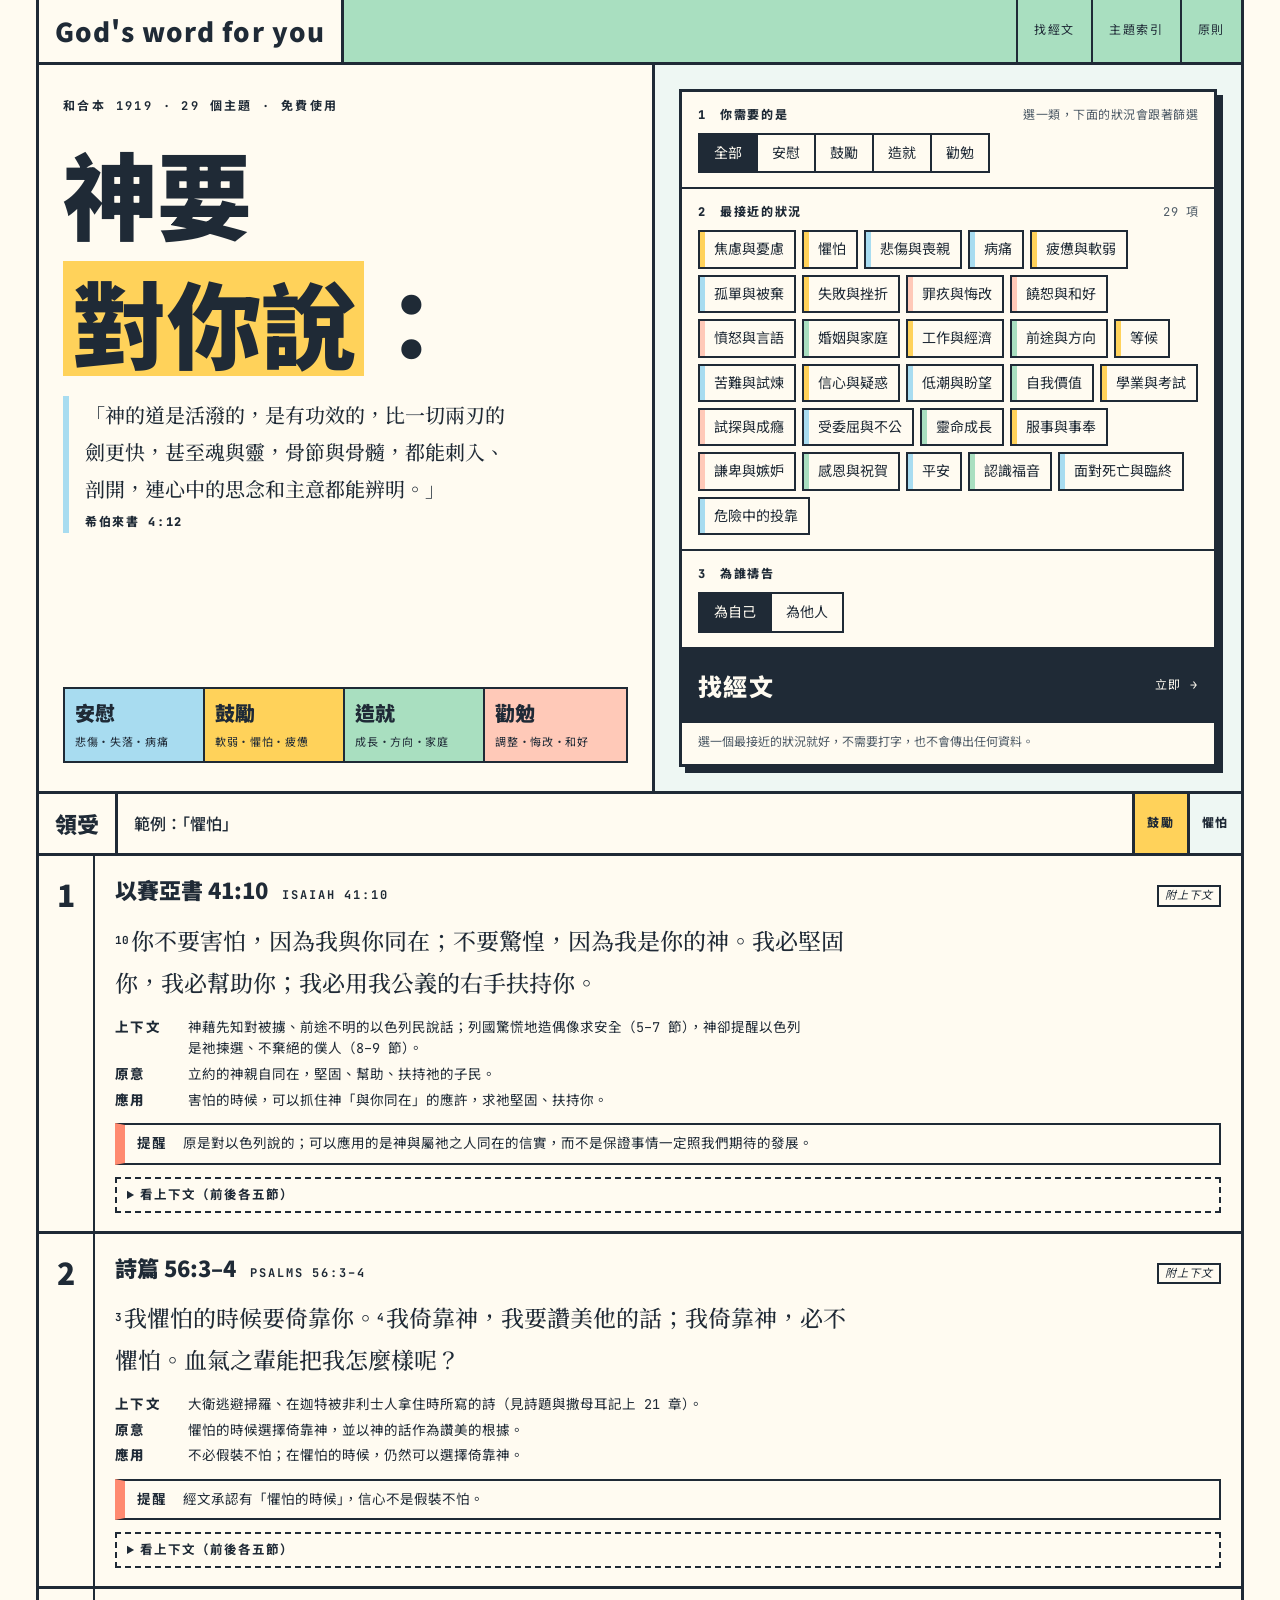
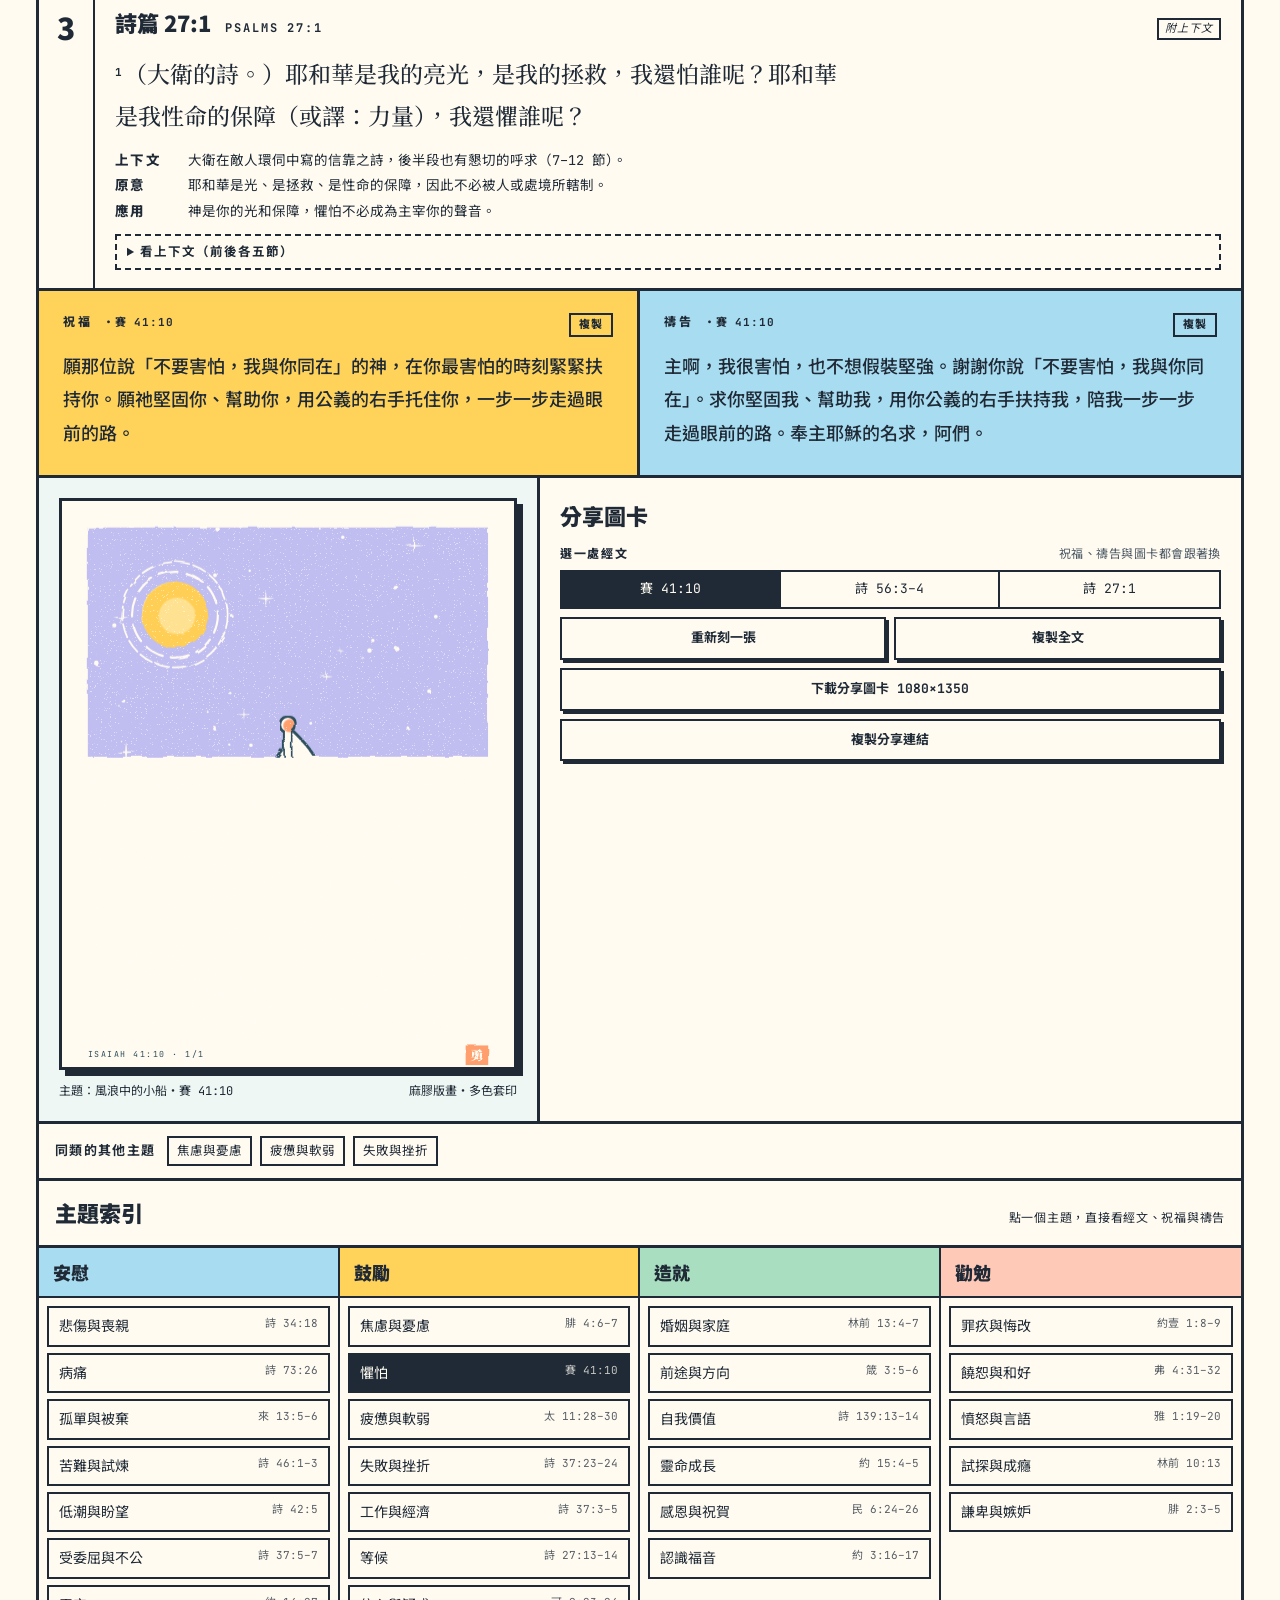
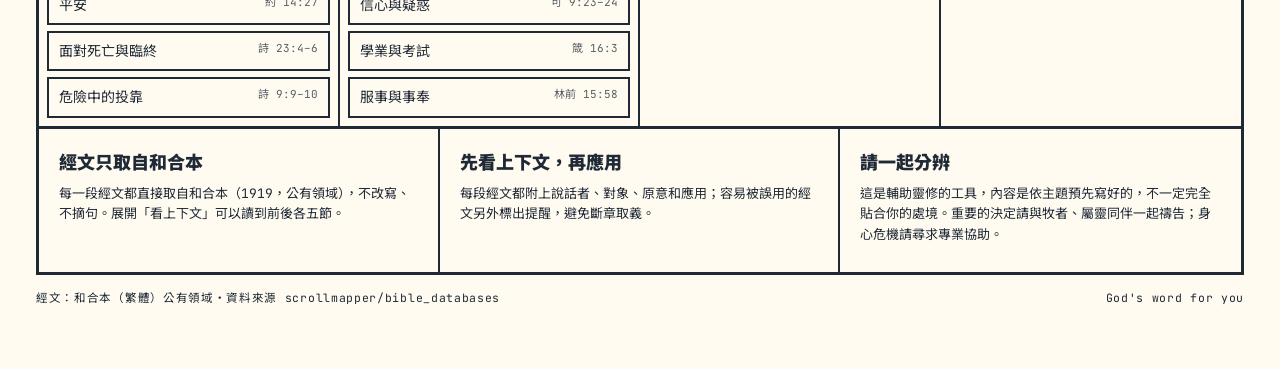
==== commit 4201f886: "Remove helplines; show passages, then blessing and prayer, then the share card Co-Authored-By: Claud" ====
--- a/index.html
+++ b/index.html
@@ -92,14 +92,6 @@
 .go small { font-family: var(--mono); font-size: 12px; font-weight: 400; letter-spacing: .1em; }
 .note { font-size: 12px; color: var(--muted); padding: 10px 16px 12px; margin: 0; }
 
-/* crisis */
-.crisis { border: var(--rule) solid var(--ink); border-top: 0; background: var(--peach); padding: 18px 20px; display: grid; grid-template-columns: minmax(0, 1fr) minmax(0, 1.4fr); gap: 16px; }
-.crisis h2 { font-family: var(--display); font-weight: 900; font-size: 26px; margin: 0 0 6px; }
-.crisis p { margin: 0; }
-.lines { display: grid; grid-template-columns: repeat(auto-fit, minmax(150px, 1fr)); gap: 0; border: 2px solid var(--ink); background: var(--paper); }
-.lines div { padding: 8px 10px; border-right: 2px solid var(--ink); border-bottom: 2px solid var(--ink); margin: 0 -2px -2px 0; }
-.lines b { font-family: var(--display); font-size: 26px; font-weight: 900; display: block; line-height: 1.1; user-select: all; font-variant-numeric: tabular-nums; }
-.lines small { font-size: 12px; }
 
 /* status */
 .status { border: var(--rule) solid var(--ink); border-top: 0; display: grid; grid-template-columns: repeat(4, minmax(0, 1fr)); background: var(--paper); }
@@ -124,8 +116,7 @@
 .tag.demo { background: var(--paper-2); }
 
 .result { display: grid; grid-template-columns: minmax(0, 5fr) minmax(0, 7fr); border: var(--rule) solid var(--ink); border-top: 0; }
-.print-col { border-right: var(--rule) solid var(--ink); padding: 20px; background: var(--paper-2); min-width: 0; }
-.print-sticky { position: sticky; top: calc(env(safe-area-inset-top, 0px) + 12px); display: flex; flex-direction: column; gap: 12px; }
+.print-col { border-right: var(--rule) solid var(--ink); padding: 20px; background: var(--paper-2); min-width: 0; display: flex; flex-direction: column; gap: 12px; }
 .print { border: var(--rule) solid var(--ink); box-shadow: var(--shadow); background: var(--paper); aspect-ratio: 4 / 5; max-width: 100%; }
 .print svg { display: block; width: 100%; height: 100%; }
 .print.fresh { animation: pull .9s ease-out; }
@@ -179,11 +170,11 @@
 footer { padding: 14px 0; font-size: 11.5px; letter-spacing: .06em; display: flex; justify-content: space-between; gap: 12px; flex-wrap: wrap; }
 
 @media (max-width: 900px) {
-  .hero, .result, .words, .about, .crisis { grid-template-columns: minmax(0, 1fr); }
+  .hero, .result, .words, .about { grid-template-columns: minmax(0, 1fr); }
   .hero-l, .print-col, .blessing { border-right: 0; }
   .hero-l { border-bottom: var(--rule) solid var(--ink); }
   .print-col { border-bottom: var(--rule) solid var(--ink); }
-  .print-sticky { position: static; max-width: 460px; margin: 0 auto; }
+  .print-col > * { width: 100%; max-width: 460px; margin: 0 auto; }
   .blessing { border-bottom: var(--rule) solid var(--ink); }
   .about section { border-right: 0; border-bottom: 2px solid var(--ink); }
   .status { grid-template-columns: 1fr 1fr; }
@@ -253,6 +244,10 @@
 .card-pick .label { font-size: 12px; }
 #cardPick { width: 100%; display: grid; grid-auto-flow: column; grid-auto-columns: minmax(0, 1fr); }
 #cardPick span { text-align: center; white-space: nowrap; padding: 7px 4px; font-size: 13px; overflow: hidden; text-overflow: ellipsis; }
+.texts { border: var(--rule) solid var(--ink); border-top: 0; }
+.texts .passage:last-child { border-bottom: 0; }
+.card-side { padding: 20px; display: flex; flex-direction: column; gap: 12px; min-width: 0; }
+.card-side h3 { margin: 0; font-family: var(--display); font-weight: 900; font-size: 22px; }
 .match-note { font-size: 12.5px; padding: 10px 16px; border: var(--rule) solid var(--ink); border-top: 0; background: var(--paper-2); }
 @media (max-width: 900px) {
   .cols { grid-template-columns: 1fr 1fr; }
@@ -276,7 +271,6 @@
       <a href="#find">找經文</a>
       <a href="#topics">主題索引</a>
       <a href="#about">原則</a>
-      <a href="#help" id="helpLink">求助專線</a>
     </nav>
   </header>
 
@@ -324,14 +318,6 @@
     </div>
   </section>
 
-  <section class="crisis" id="help" hidden aria-live="polite">
-    <div>
-      <h2>你不需要獨自撐著。</h2>
-      <p>如果你或對方有傷害自己的念頭、正處在危險中，請先打給下面的專線，或聯絡身邊信任的人、牧者。經文與禱告會陪著你，但不能取代實際的幫助。</p>
-    </div>
-    <div class="lines" id="lines"></div>
-  </section>
-
   <div class="msg" id="msg" hidden role="status"></div>
 
   <div id="result" tabindex="-1">
@@ -341,25 +327,27 @@
       <span class="tag cat" id="cat"></span>
       <span class="tag demo" id="topicTag"></span>
     </div>
-    <div class="result">
-      <div class="print-col">
-        <div class="print-sticky">
-          <div class="print" id="print"></div>
-          <div class="print-meta"><span id="motifName"></span><span>麻膠版畫・多色套印</span></div>
-          <div class="tools">
-            <button class="btn" id="reroll" type="button">重新刻一張</button>
-            <button class="btn" id="copyAll" type="button">複製全文</button>
-            <div class="card-pick"><span class="label" id="cardLabel">選一處經文 <span>祝福、禱告與圖卡都會跟著換</span></span><div class="seg" id="cardPick" role="radiogroup" aria-labelledby="cardLabel"></div></div>
-            <button class="btn wide" id="download" type="button">下載分享圖卡 1080×1350</button>
-            <button class="btn wide" id="shareLink" type="button" hidden>複製分享連結</button>
-          </div>
-        </div>
-      </div>
-      <div class="texts" id="texts"></div>
-    </div>
+    <!-- 順序：三處經文 → 祝福、禱告 → 圖卡 -->
+    <div class="texts" id="texts"></div>
     <div class="words">
       <section class="word blessing"><h3><span>祝福 <small class="wref"></small></span> <button class="copy" type="button" data-copy="blessing">複製</button></h3><p id="blessing"></p></section>
       <section class="word prayer"><h3><span>禱告 <small class="wref"></small></span> <button class="copy" type="button" data-copy="prayer">複製</button></h3><p id="prayer"></p></section>
+    </div>
+    <div class="result">
+      <div class="print-col">
+        <div class="print" id="print"></div>
+        <div class="print-meta"><span id="motifName"></span><span>麻膠版畫・多色套印</span></div>
+      </div>
+      <div class="card-side">
+        <h3>分享圖卡</h3>
+        <div class="tools">
+          <div class="card-pick"><span class="label" id="cardLabel">選一處經文 <span>祝福、禱告與圖卡都會跟著換</span></span><div class="seg" id="cardPick" role="radiogroup" aria-labelledby="cardLabel"></div></div>
+          <button class="btn" id="reroll" type="button">重新刻一張</button>
+          <button class="btn" id="copyAll" type="button">複製全文</button>
+          <button class="btn wide" id="download" type="button">下載分享圖卡 1080×1350</button>
+          <button class="btn wide" id="shareLink" type="button" hidden>複製分享連結</button>
+        </div>
+      </div>
     </div>
   </div>
   <div class="related" id="related" hidden></div>
@@ -831,14 +819,6 @@
 
 const DATA = {"topics":[{"key":"anxiety","name":"焦慮與憂慮","cat":"encourage","motif":"lily","seal":"安","keywords":["焦慮","擔心","憂慮","緊張","壓力","煩惱","不安","恐慌","胡思亂想","放不下","心很亂","操心"],"passages":[["Phil 4:6-7","可以把現在掛心的事一件一件說給神聽，求祂的平安守住心思意念。"],["Matt 6:31-34","天父知道你的需要；今天只需要面對今天的難處。"],["1Pet 5:6-7","把壓在心上的重量卸給神，因為祂真的顧念你。"]],"blessings":[{"self":"願你把心裡的掛慮一件一件帶著感謝告訴神。願神所賜、出人意外的平安，在基督耶穌裡保守你的心懷意念；即使事情還沒有改變，你的心也能安穩。","other":"願{name}把心裡的掛慮一件一件帶著感謝告訴神。願神所賜、出人意外的平安，在基督耶穌裡保守{name}的心懷意念；即使事情還沒有改變，{name}的心也能安穩。"},{"self":"願知道你一切需要的天父，接住你為明天的擔心。願你先求祂的國和祂的義，把明天交在祂手中，今天只需要面對今天的難處。","other":"願知道{name}一切需要的天父，接住{name}為明天的擔心。願{name}先求祂的國和祂的義，把明天交在祂手中，今天只需要面對今天的難處。"},{"self":"願顧念你的神，接住你卸下的每一份憂慮。願你在祂大能的手下安心放手，不必獨自扛著所有的重量，因為祂真的顧念你。","other":"願顧念{name}的神，接住每一份卸下的憂慮。願{name}在祂大能的手下安心放手，不必獨自扛著所有的重量，因為祂真的顧念{name}。"}],"prayers":[{"self":"天父，我心裡有好多放不下的事。謝謝你邀請我凡事禱告，帶著感謝把需要告訴你。我現在把這些掛慮一件一件交給你，求你用出人意外的平安，保守我的心懷意念。奉主耶穌的名求，阿們。","other":"天父，我把{name}帶到你面前。你知道{name}心裡的緊張和掛慮。求你幫助{name}把需要一件一件告訴你，也用出人意外的平安保守{name}的心懷意念。奉主耶穌的名求，阿們。"},{"self":"天父，我常常為明天擔心，想著還不知道的事。謝謝你知道我一切的需要。求你幫助我先求你的國和你的義，把明天交給你，今天只專心面對今天的難處。奉主耶穌的名求，阿們。","other":"天父，我為{name}禱告。你知道{name}一切的需要，也看見那些為明天的擔心。求你幫助{name}先求你的國和你的義，把明天交在你手中。奉主耶穌的名求，阿們。"},{"self":"主啊，我扛著太多重量，快要撐不住了。謝謝你說我可以把一切憂慮卸給你，因為你顧念我。我願意在你大能的手下放手，求你接住這些重擔，賜我今天需要的力量。奉主耶穌的名求，阿們。","other":"主啊，我為{name}禱告。謝謝你顧念{name}，邀請人把一切憂慮卸給你。求你幫助{name}在你大能的手下放手，也讓{name}知道自己並不孤單。奉主耶穌的名求，阿們。"}]},{"key":"fear","name":"懼怕","cat":"encourage","motif":"boat","seal":"勇","keywords":["害怕","恐懼","懼怕","驚嚇","惶恐","不敢","手術","開刀","檢查報告","怕"],"passages":[["Isa 41:10","害怕的時候，可以抓住神「與你同在」的應許，求祂堅固、扶持你。"],["Ps 56:3-4","不必假裝不怕；在懼怕的時候，仍然可以選擇倚靠神。"],["Ps 27:1","神是你的光和保障，懼怕不必成為主宰你的聲音。"]],"blessings":[{"self":"願那位說「不要害怕，我與你同在」的神，在你最害怕的時刻緊緊扶持你。願祂堅固你、幫助你，用公義的右手托住你，一步一步走過眼前的路。","other":"願那位說「不要害怕，我與你同在」的神，在{name}最害怕的時刻緊緊扶持。願祂堅固{name}、幫助{name}，用公義的右手托住，一步一步走過眼前的路。"},{"self":"願你在懼怕的時候，仍能選擇倚靠神。願你不必假裝不怕，卻能抓住祂的話、為祂的話讚美，心裡漸漸安穩下來。","other":"願{name}在懼怕的時候，仍能選擇倚靠神。願{name}不必假裝不怕，卻能抓住祂的話、為祂的話讚美，心裡漸漸安穩下來。"},{"self":"願耶和華作你的亮光、你的拯救、你性命的保障。願祂的光照進你害怕的地方，使懼怕不再成為主宰你的聲音。","other":"願耶和華作{name}的亮光、拯救和性命的保障。願祂的光照進{name}害怕的地方，使懼怕不再成為主宰的聲音。"}],"prayers":[{"self":"主啊，我很害怕，也不想假裝堅強。謝謝你說「不要害怕，我與你同在」。求你堅固我、幫助我，用你公義的右手扶持我，陪我一步一步走過眼前的路。奉主耶穌的名求，阿們。","other":"主啊，我為{name}禱告。你知道{name}心裡的害怕。求你照著你的應許與{name}同在，堅固、幫助，用你公義的右手扶持{name}，賜下勇氣與平安。奉主耶穌的名求，阿們。"},{"self":"神啊，我懼怕的時候要倚靠你。我不必假裝不怕，但我選擇抓住你的話。求你使我的心安穩下來，讓我在害怕中仍能讚美你的話，經歷倚靠你的人必不懼怕。奉主耶穌的名求，阿們。","other":"神啊，我為{name}禱告。在{name}懼怕的時候，求你幫助{name}選擇倚靠你，抓住你的話。求你使{name}的心安穩下來，在害怕中仍能讚美你。奉主耶穌的名求，阿們。"},{"self":"耶和華啊，你是我的亮光、我的拯救、我性命的保障。我心裡的懼怕很大聲，求你的聲音更大。求你照亮我害怕的地方，讓我在你裡面重新得著勇氣。奉主耶穌的名求，阿們。","other":"耶和華啊，求你作{name}的亮光、拯救和性命的保障。求你照亮{name}害怕的地方，使懼怕不再轄制，也讓{name}在你裡面重新得著勇氣。奉主耶穌的名求，阿們。"}]},{"key":"grief","name":"悲傷與喪親","cat":"comfort","motif":"dove","seal":"慰","keywords":["*過世","*離世","*去世","走了","死了","喪","失去","*告別式","*喪禮","悲傷","想念","思念","*流產","離開我們","安息"],"passages":[["Ps 34:18","神沒有遠離正在傷心的你，祂就在你身邊。"],["1Thess 4:13-14","可以哭，可以想念；在主裡，我們的悲傷仍帶著盼望。"],["Rev 21:3-4","有一天，神要親自擦去一切的眼淚。"]],"blessings":[{"self":"願靠近傷心人的神，此刻就在你身邊。你可以哭，可以想念，不必急著堅強。願祂親自擁抱你破碎的心，在每個想念的時刻安慰你。","other":"願靠近傷心人的神，此刻就在{name}身邊。願{name}可以安心地哭、安心地想念，不必急著堅強。願祂親自擁抱{name}破碎的心，在每個想念的時刻賜下安慰。"},{"self":"願你可以好好地悲傷、好好地想念，卻不像那些沒有指望的人。願死而復活的主耶穌，在你的眼淚中親自成為你的盼望。","other":"願{name}可以好好地悲傷、好好地想念，卻不像那些沒有指望的人。願死而復活的主耶穌，在{name}的眼淚中親自成為{name}的盼望。"},{"self":"願那位要與人同住的神，此刻陪你走過哀傷。願你知道有一天，祂要親自擦去一切的眼淚，不再有死亡，也不再有悲哀、哭號、疼痛。","other":"願那位要與人同住的神，此刻陪{name}走過哀傷。願{name}知道有一天，祂要親自擦去一切的眼淚，不再有死亡，也不再有悲哀、哭號、疼痛。"}],"prayers":[{"self":"天父，我的心好痛，好想念那位離開的人。謝謝你靠近傷心的人，也允許我在你面前流淚。求你安慰我，陪我走過每一個想念的日子，也賜我力量面對接下來的生活。奉主耶穌的名求，阿們。","other":"天父，我把正在悲傷中的{name}帶到你面前。謝謝你靠近傷心的人。求你此刻就靠近{name}，安慰那破碎的心，陪伴{name}走過每一個想念的日子。奉主耶穌的名求，阿們。"},{"self":"主耶穌，我好難過，也好想念。謝謝你允許我悲傷，又讓我的悲傷不是沒有指望的。你曾死而復活，求你在我的眼淚裡成為我的盼望，陪我一天一天走下去。奉主耶穌的名求，阿們。","other":"主耶穌，我為正在悲傷中的{name}禱告。求你陪伴{name}好好地悲傷、好好地想念，也讓{name}在眼淚中看見你死而復活所帶來的盼望。奉主耶穌的名求，阿們。"},{"self":"天父，失去的痛還在，眼淚也還在。謝謝你應許有一天要與人同住，親自擦去一切的眼淚。在那日來到之前，求你陪我走過每一個想念的時刻。奉主耶穌的名求，阿們。","other":"天父，我把{name}帶到你面前。謝謝你應許要親自擦去一切的眼淚。在那日來到之前，求你陪伴{name}走過每一個想念的時刻，也使用我陪伴{name}。奉主耶穌的名求，阿們。"}]},{"key":"illness","name":"病痛","cat":"comfort","motif":"hands","seal":"恩","keywords":["生病","病","住院","癌","腫瘤","化療","放療","開刀","疼痛","身體","醫院","診斷","確診","復健","慢性病","病房","治療"],"passages":[["Ps 73:26","身體衰弱的時候，神仍是你心裡的力量。"],["2Cor 4:16-18","外在的身體雖然軟弱，神仍在你裡面一天一天更新你。"],["2Cor 12:9-10","不論病情如何，神的恩典在每一天都夠你用。"]],"blessings":[{"self":"願神在你身體軟弱、心力衰殘的日子，作你心裡的力量。願你在病痛中仍經歷祂是你永遠的福分，也願祂看顧照顧你的醫療團隊。","other":"願神在{name}身體軟弱、心力衰殘的日子，作心裡的力量。願{name}在病痛中仍經歷祂是永遠的福分，也願祂看顧照顧{name}的醫療團隊。"},{"self":"願神在你外體軟弱的日子，使你的內心一天新似一天。願你不只看見眼前的苦楚，也能定睛在那看不見、卻是永遠的盼望上。","other":"願神在{name}外體軟弱的日子，使{name}的內心一天新似一天。願{name}不只看見眼前的苦楚，也能定睛在那看不見、卻是永遠的盼望上。"},{"self":"願主的恩典在每一天都夠你用。願祂的能力在你的軟弱上顯得完全，使你在無力的時候，仍被基督的能力覆庇。","other":"願主的恩典在每一天都夠{name}用。願祂的能力在{name}的軟弱上顯得完全，使{name}在無力的時候，仍被基督的能力覆庇。"}],"prayers":[{"self":"主啊，我的身體很不舒服，心裡也很疲憊。我的肉體和心腸衰殘，但求你作我心裡的力量。求你醫治我，賜醫生和護理人員智慧，讓我在病痛中仍經歷你是我的福分。奉主耶穌的名求，阿們。","other":"主啊，我為生病的{name}禱告。求你醫治{name}的身體，減輕疼痛，賜醫療團隊智慧。在身體衰弱的時候，求你作{name}心裡的力量，也賜家人體力與平安。奉主耶穌的名求，阿們。"},{"self":"主啊，我的身體一天比一天軟弱，有時候真的會喪膽。求你使我的內心一天新似一天，讓我不只看見眼前的苦楚，也定睛在你應許的、永遠的盼望上。奉主耶穌的名求，阿們。","other":"主啊，我為{name}禱告。在外體軟弱的日子，求你使{name}的內心一天新似一天，不至喪膽，也讓{name}在苦楚中仍能定睛在永遠的盼望上。奉主耶穌的名求，阿們。"},{"self":"主啊，我覺得自己好軟弱，什麼都做不到。謝謝你說「我的恩典夠你用的」。求你的能力在我的軟弱上顯得完全，讓我每一天都經歷你的恩典真的夠用。奉主耶穌的名求，阿們。","other":"主啊，我為生病的{name}禱告。謝謝你的恩典夠人用。求你的能力在{name}的軟弱上顯得完全，不論病程怎麼走，每一天都讓{name}經歷你的恩典。奉主耶穌的名求，阿們。"}]},{"key":"weary","name":"疲憊與軟弱","cat":"encourage","motif":"sheep","seal":"息","keywords":["累","好累","疲憊","疲倦","撐不下去","無力","軟弱","耗盡","倦怠","燃燒","沒力氣","喘不過氣","身心俱疲"],"passages":[["Matt 11:28-30","耶穌邀請勞苦擔重擔的你，到祂那裡得安息。"],["Isa 40:28-31","神不疲乏，祂賜力量給軟弱的人。"],["Ps 23:1-3","好牧人會領你到可安歇的水邊，使你的靈魂甦醒。"]],"blessings":[{"self":"願邀請勞苦擔重擔的人來得安息的主，卸下你肩上過重的擔子。願你學祂柔和謙卑的樣式，負祂容易的軛，心裡真正得享安息。","other":"願邀請勞苦擔重擔的人來得安息的主，卸下{name}肩上過重的擔子。願{name}學祂柔和謙卑的樣式，負祂容易的軛，心裡真正得享安息。"},{"self":"願那位不疲乏、不困倦的神，把新的力量賜給軟弱的你。願你等候祂的時候重新得力，如鷹展翅上騰，奔跑卻不困倦，行走卻不疲乏。","other":"願那位不疲乏、不困倦的神，把新的力量賜給軟弱的{name}。願{name}等候祂的時候重新得力，如鷹展翅上騰，奔跑卻不困倦，行走卻不疲乏。"},{"self":"願耶和華作你的牧者，使你在疲憊中不致缺乏。願祂領你躺臥在青草地上、到可安歇的水邊，使你的靈魂甦醒過來。","other":"願耶和華作{name}的牧者，使{name}在疲憊中不致缺乏。願祂領著躺臥在青草地上、到可安歇的水邊，使{name}的靈魂甦醒過來。"}],"prayers":[{"self":"主耶穌，我真的好累，擔子好重。謝謝你邀請勞苦擔重擔的人到你這裡來。我現在就來到你面前，求你使我得安息，教我學你柔和謙卑的樣式，負你容易的軛。奉主耶穌的名求，阿們。","other":"主耶穌，我為{name}禱告。你看見{name}的勞苦和重擔。求你吸引{name}到你面前得安息，卸下過重的擔子，學你柔和謙卑的樣式。奉主耶穌的名求，阿們。"},{"self":"永在的神，我已經沒有力氣了。謝謝你不疲乏、也不困倦，賜能力給軟弱的人。我願意等候你，求你使我重新得力，奔跑卻不困倦，行走卻不疲乏。奉主耶穌的名求，阿們。","other":"永在的神，我為疲憊的{name}禱告。謝謝你賜能力給軟弱的人。求你使等候你的{name}重新得力，奔跑卻不困倦，行走卻不疲乏。奉主耶穌的名求，阿們。"},{"self":"耶和華啊，你是我的牧者。我太累了，求你領我躺臥在青草地上，到可安歇的水邊。求你使我的靈魂甦醒，也為你的名引導我走下一步。奉主耶穌的名求，阿們。","other":"耶和華啊，求你作{name}的牧者。{name}太累了，求你領{name}到可安歇的水邊，使那疲乏的靈魂甦醒過來，也引導前面的路。奉主耶穌的名求，阿們。"}]},{"key":"lonely","name":"孤單與被棄","cat":"comfort","motif":"lamp","seal":"伴","keywords":["孤單","寂寞","沒人","被拋棄","被遺棄","沒有朋友","一個人","被排擠","沒人懂","被忽略","分手","被甩","失戀"],"passages":[["Heb 13:5-6","神說「我總不撇下你，也不丟棄你」。"],["Ps 27:10","就算最親近的人離開了，神仍然收留你。"],["Isa 49:15-16","神沒有忘記你，你的名字刻在祂的掌上。"]],"blessings":[{"self":"願那位說「我總不撇下你，也不丟棄你」的主，在你孤單的時候讓你知道祂一直都在。願你能放膽地說：主是幫助我的，我必不懼怕。","other":"願那位說「我總不撇下你，也不丟棄你」的主，在{name}孤單的時候讓{name}知道祂一直都在。願{name}能放膽地說：主是幫助我的，我必不懼怕。"},{"self":"願你在覺得被離棄的時候，經歷耶和華親自收留你。就算最親近的人離開了，願祂的看顧成為你的家，也為你預備真誠的陪伴。","other":"願{name}在覺得被離棄的時候，經歷耶和華親自收留。就算最親近的人離開了，願祂的看顧成為{name}的家，也預備真誠的陪伴。"},{"self":"願你知道自己沒有被忘記：神把你銘刻在祂的掌上。願祂時時記念你，親自作你隨時的幫助，也為你預備真誠的陪伴。","other":"願{name}知道自己沒有被忘記：神把{name}銘刻在祂的掌上。願祂時時記念，親自作隨時的幫助，也為{name}預備真誠的陪伴。"}],"prayers":[{"self":"主啊，我覺得好孤單，好像沒有人真的懂我。謝謝你說「我總不撇下你，也不丟棄你」。求你讓我在孤單中經歷你的同在，能放膽地說：主是幫助我的。奉主耶穌的名求，阿們。","other":"主啊，我為覺得孤單的{name}禱告。謝謝你應許總不撇下、也不丟棄屬你的人。求你讓{name}經歷你的同在，也為{name}預備真誠的陪伴。奉主耶穌的名求，阿們。"},{"self":"耶和華啊，我覺得被最親近的人離棄了。謝謝你說，就算父母離棄，你也必收留我。求你親自收留我、醫治我的心，也為我預備可以信任的陪伴。奉主耶穌的名求，阿們。","other":"耶和華啊，我為{name}禱告。{name}覺得被離棄了，但你應許必收留。求你親自收留{name}、醫治那受傷的心，也預備可以信任的陪伴。奉主耶穌的名求，阿們。"},{"self":"神啊，有時候我覺得自己被所有人忘記了。謝謝你說你不忘記我，還把我銘刻在你的掌上。求你讓我真實地感受到被你記念，也幫助我向身邊的人敞開。奉主耶穌的名求，阿們。","other":"神啊，我為{name}禱告。謝謝你從不忘記屬你的人，把他們銘刻在你的掌上。求你讓{name}真實地感受到被你記念，也幫助{name}向身邊的人敞開。奉主耶穌的名求，阿們。"}]},{"key":"failure","name":"失敗與挫折","cat":"encourage","motif":"path","seal":"起","keywords":["失敗","考差","落榜","被拒","挫折","搞砸","沒考上","失業","被裁","被開除","裁員","找不到工作","失利","輸了","沒錄取"],"passages":[["Ps 37:23-24","這次跌倒了，但神的手仍然扶著你。"],["Mic 7:8","坐在黑暗裡的時候，耶和華仍是你的光。"],["Lam 3:21-26","神的憐憫每早晨都是新的，明天仍然有新的開始。"]],"blessings":[{"self":"願立定你腳步的耶和華，在你失腳的地方用手攙扶你。這次的跌倒不是你的全部，願祂扶你起來，帶你走下一步。","other":"願立定腳步的耶和華，在{name}失腳的地方用手攙扶。這次的跌倒不是{name}的全部，願祂扶{name}起來，帶著走下一步。"},{"self":"願你雖然跌倒，卻要起來；雖然坐在黑暗裡，耶和華仍作你的光。願祂的光照亮你下一步的路。","other":"願{name}雖然跌倒，卻要起來；雖然坐在黑暗裡，耶和華仍作{name}的光。願祂的光照亮{name}下一步的路。"},{"self":"願你想起神的慈愛，心裡就重新有指望。願你經歷祂的憐憫每早晨都是新的，在靜默等候中，看見祂為你預備的新開始。","other":"願{name}想起神的慈愛，心裡就重新有指望。願{name}經歷祂的憐憫每早晨都是新的，在靜默等候中，看見祂為{name}預備的新開始。"}],"prayers":[{"self":"主啊，這次我真的跌倒了，覺得很丟臉。謝謝你說人雖失腳也不致全身仆倒，因為你用手攙扶。求你扶我起來，立定我的腳步，帶我走下一步。奉主耶穌的名求，阿們。","other":"主啊，我為{name}禱告。{name}這次跌倒了，心裡很難受。求你用手攙扶，扶{name}起來、立定腳步，讓這次的失敗不成為{name}的全部。奉主耶穌的名求，阿們。"},{"self":"耶和華啊，我跌倒了，好像坐在黑暗裡。但你是我的光。求你使我重新起來，照亮我下一步該走的路，也讓我不被別人的眼光和自己的責備困住。奉主耶穌的名求，阿們。","other":"耶和華啊，我為{name}禱告。{name}跌倒了，好像坐在黑暗裡。求你作{name}的光，使{name}重新起來，照亮下一步該走的路。奉主耶穌的名求，阿們。"},{"self":"主啊，我很失望，甚至對自己失望。但我想起你的慈愛，心裡就有指望。謝謝你的憐憫每早晨都是新的。求你在我靜默等候的時候，賜給我新的開始。奉主耶穌的名求，阿們。","other":"主啊，我為{name}禱告。謝謝你的慈愛使人不致消滅，你的憐憫每早晨都是新的。求你讓{name}重新有指望，在等候中看見你預備的新開始。奉主耶穌的名求，阿們。"}]},{"key":"guilt","name":"罪疚與悔改","cat":"exhort","motif":"cross","seal":"赦","keywords":["罪","犯罪","後悔","內疚","愧疚","犯錯","做錯","羞恥","悔改","跌倒","對不起神","良心不安","自責"],"passages":[["1John 1:8-9","誠實地承認，神是信實的，必定赦免、洗淨。"],["Ps 51:10-12","求神造一顆清潔的心，並恢復得救的喜樂。"],["Rom 8:1-2","悔改的人不必再活在定罪之下。"]],"blessings":[{"self":"願你能誠實地面對自己，把罪帶到神面前。願信實公義的神赦免你的罪，洗淨你一切的不義，使你重新抬起頭來。","other":"願{name}能誠實地面對自己，把罪帶到神面前。願信實公義的神赦免{name}的罪，洗淨一切的不義，使{name}重新抬起頭來。"},{"self":"願神為你造一顆清潔的心，使你裡面重新有正直的靈。願祂不丟棄你，恢復你得救的喜樂，賜你樂意的靈扶持你。","other":"願神為{name}造一顆清潔的心，使裡面重新有正直的靈。願祂不丟棄{name}，恢復得救的喜樂，賜下樂意的靈扶持{name}。"},{"self":"願你知道，在基督耶穌裡的人不再被定罪。願賜生命的聖靈釋放你，使你不再活在罪疚的捆綁裡，而是活在祂的恩典中。","other":"願{name}知道，在基督耶穌裡的人不再被定罪。願賜生命的聖靈釋放{name}，使{name}不再活在罪疚的捆綁裡，而是活在祂的恩典中。"}],"prayers":[{"self":"神啊，我做錯了，不想再替自己找藉口。我在你面前誠實地承認我的罪。謝謝你是信實公義的，必赦免我的罪，洗淨我一切的不義。求你也給我勇氣去彌補。奉主耶穌的名求，阿們。","other":"神啊，我為{name}禱告。求你幫助{name}誠實地面對自己，把罪帶到你面前。謝謝你是信實公義的，必赦免、洗淨。求你也賜{name}勇氣去彌補。奉主耶穌的名求，阿們。"},{"self":"神啊，求你為我造清潔的心，使我裡面重新有正直的靈。不要丟棄我，使我離開你的面。求你使我仍得救恩之樂，賜我樂意的靈扶持我。奉主耶穌的名求，阿們。","other":"神啊，我為{name}禱告。求你為{name}造清潔的心，使裡面重新有正直的靈。求你不丟棄{name}，恢復得救的喜樂，賜下樂意的靈扶持。奉主耶穌的名求，阿們。"},{"self":"主耶穌，我常常被罪疚壓得抬不起頭。謝謝你說在你裡面的就不定罪了。求你用賜生命的聖靈釋放我，讓我不再活在自我責備裡，而是活在你的恩典中。奉主耶穌的名求，阿們。","other":"主耶穌，我為{name}禱告。謝謝你說在你裡面的就不定罪了。求你用賜生命的聖靈釋放{name}，不再活在罪疚和自我責備裡，而是活在你的恩典中。奉主耶穌的名求，阿們。"}]},{"key":"forgive","name":"饒恕與和好","cat":"exhort","motif":"dove","seal":"和","keywords":["饒恕","原諒","傷害","背叛","仇恨","怨恨","和好","衝突","不肯原諒","鬧翻","絕交","冷戰","放不下"],"passages":[["Eph 4:31-32","饒恕的力量，來自我們先被神饒恕。"],["Col 3:12-14","以憐憫、恩慈、忍耐彼此包容，用愛把關係連結起來。"],["Matt 18:21-22","饒恕常常需要一次又一次，是一個過程。"]],"blessings":[{"self":"願那位在基督裡饒恕你的神，親自醫治你心裡的傷。願苦毒與惱恨慢慢離開，恩慈與憐憫慢慢長出來，讓饒恕從你先被饒恕的地方開始。","other":"願那位在基督裡饒恕{name}的神，親自醫治{name}心裡的傷。願苦毒與惱恨慢慢離開，恩慈與憐憫慢慢長出來，讓饒恕從{name}先被饒恕的地方開始。"},{"self":"願你作為神所揀選、所愛的人，穿上憐憫、恩慈、謙虛、溫柔、忍耐的心。願主的愛聯絡你和身邊的人，使彼此包容成為可能。","other":"願{name}作為神所揀選、所愛的人，穿上憐憫、恩慈、謙虛、溫柔、忍耐的心。願主的愛聯絡{name}和身邊的人，使彼此包容成為可能。"},{"self":"願饒恕了你極大虧欠的主，陪你一次又一次走饒恕的路。願祂賜你智慧，知道哪些關係可以和好，哪些需要時間與界線。","other":"願饒恕了{name}極大虧欠的主，陪{name}一次又一次走饒恕的路。願祂賜{name}智慧，知道哪些關係可以和好，哪些需要時間與界線。"}],"prayers":[{"self":"天父，這段關係讓我很受傷，也很難放下。謝謝你在基督裡先饒恕了我。求你除去我心裡的苦毒和惱恨，讓恩慈與憐憫慢慢長出來，一步一步帶我走向饒恕。奉主耶穌的名求，阿們。","other":"天父，我為{name}禱告。你知道{name}心裡的傷。求你親自醫治，除去苦毒和惱恨，讓{name}在你先饒恕人的愛裡，慢慢長出恩慈與憐憫。奉主耶穌的名求，阿們。"},{"self":"主啊，和身邊的人相處好難。謝謝你揀選我、愛我。求你幫助我穿上憐憫、恩慈、謙虛、溫柔、忍耐的心，學習彼此包容，用你的愛聯絡我們的關係。奉主耶穌的名求，阿們。","other":"主啊，我為{name}和身邊的人禱告。求你幫助{name}穿上憐憫、恩慈、謙虛、溫柔、忍耐的心，學習彼此包容，用你的愛修補他們的關係。奉主耶穌的名求，阿們。"},{"self":"主啊，我以為已經饒恕了，傷痛卻一次次回來。謝謝你先饒恕了我極大的虧欠。求你陪我一次又一次選擇饒恕；若需要界線，也求你賜我智慧。奉主耶穌的名求，阿們。","other":"主啊，我為{name}禱告。饒恕常常需要一次又一次。求你陪{name}走這條饒恕的路，醫治反覆回來的傷痛；若需要界線，也賜{name}智慧。奉主耶穌的名求，阿們。"}]},{"key":"anger","name":"憤怒與言語","cat":"exhort","motif":"rock","seal":"柔","keywords":["生氣","憤怒","發脾氣","暴躁","吵架","爭吵","口角","罵人","失控","情緒","講話很衝","氣到"],"passages":[["Jas 1:19-20","先停下來聽，再開口，也慢慢地讓怒氣過去。"],["Eph 4:26-27","生氣可以，但不要讓怒氣過夜、變成更大的傷害。"],["Prov 15:1","一句柔和的回答，常常能讓衝突降溫。"]],"blessings":[{"self":"願賜平安的神，在你怒氣上升的時候讓你停下來。願你快快地聽、慢慢地說、慢慢地動怒，說出的話不留下傷害。","other":"願賜平安的神，在{name}怒氣上升的時候讓{name}停下來。願{name}快快地聽、慢慢地說、慢慢地動怒，說出的話不留下傷害。"},{"self":"願你生氣卻不犯罪。願神幫助你不含怒到日落，在怒氣過夜之前把它帶到祂面前，不給仇敵留下破壞關係的地步。","other":"願{name}生氣卻不犯罪。願神幫助{name}不含怒到日落，在怒氣過夜之前把它帶到祂面前，不給仇敵留下破壞關係的地步。"},{"self":"願神把柔和的話放在你口中。願你一句柔和的回答，使怒氣消退、讓衝突降溫，也修補你珍惜的關係。","other":"願神把柔和的話放在{name}口中。願{name}一句柔和的回答，使怒氣消退、讓衝突降溫，也修補{name}珍惜的關係。"}],"prayers":[{"self":"主啊，我最近很容易生氣，說出的話也傷了人。求你幫助我快快地聽、慢慢地說、慢慢地動怒，在開口之前先停下來，說出的話不再留下傷害。奉主耶穌的名求，阿們。","other":"主啊，我為{name}禱告。求你在{name}怒氣上升的時候讓{name}停下來，快快地聽、慢慢地說、慢慢地動怒，說出的話帶著恩慈。奉主耶穌的名求，阿們。"},{"self":"主啊，我現在很生氣，不想讓這股怒氣變成罪。求你幫助我不含怒到日落，在今天結束前把它帶到你面前，也給我勇氣去處理該處理的事。奉主耶穌的名求，阿們。","other":"主啊，我為{name}禱告。求你幫助{name}生氣卻不犯罪，不含怒到日落，把怒氣帶到你面前，也有勇氣處理該處理的事。奉主耶穌的名求，阿們。"},{"self":"主啊，我們之間的衝突越來越激烈。求你把柔和的話放在我口中，讓我回答柔和，使怒消退。求你保守我不說暴戾的話，也修補我們之間的關係。奉主耶穌的名求，阿們。","other":"主啊，我為{name}禱告。求你把柔和的話放在{name}口中，回答柔和，使怒消退，也修補{name}和對方之間的關係。奉主耶穌的名求，阿們。"}]},{"key":"marriage","name":"婚姻與家庭","cat":"edify","motif":"vine","seal":"愛","keywords":["*婚姻","*夫妻","丈夫","妻子","*先生","*太太","*老公","*老婆","*離婚","家庭","家人","孩子","父母","小孩","教養","*婆媳","親子"],"passages":[["1Cor 13:4-7","愛不只是感覺，是每天選擇的忍耐、恩慈與包容。"],["Eccl 4:9-12","兩個人一起，加上神作第三股繩子，就不容易折斷。"],["Ps 127:1-2","家需要由神來建造，不是只靠我們的力氣。"]],"blessings":[{"self":"願神的愛住在你的家中。願你們彼此恆久忍耐、又有恩慈，不計算人的惡，在每天的選擇裡凡事包容、凡事相信、凡事盼望、凡事忍耐。","other":"願神的愛住在{name}的家中。願{name}和家人彼此恆久忍耐、又有恩慈，不計算人的惡，在每天的選擇裡凡事包容、凡事相信、凡事盼望、凡事忍耐。"},{"self":"願你們跌倒的時候能扶起彼此，寒冷的時候能溫暖彼此。願神作你們之間的第三股繩子，使你們的關係不容易折斷。","other":"願{name}和家人跌倒的時候能扶起彼此，寒冷的時候能溫暖彼此。願神作{name}和家人之間的第三股繩子，使{name}和家人的關係不容易折斷。"},{"self":"願耶和華親自建造你的家、看守你的家。願你們不只靠自己的力氣勞碌，而是在祂的看顧中安然睡覺。","other":"願耶和華親自建造{name}的家、看守{name}的家。願{name}和家人不只靠自己的力氣勞碌，而是在祂的看顧中安然睡覺。"}],"prayers":[{"self":"天父，我們的家需要你的愛。求你教我們恆久忍耐、又有恩慈，不計算人的惡。在每天的小事上，幫助我們凡事包容、凡事相信、凡事盼望、凡事忍耐。奉主耶穌的名求，阿們。","other":"天父，我為{name}的家禱告。求你教{name}和家人恆久忍耐、又有恩慈，不計算人的惡，在每天的小事上學習凡事包容、凡事盼望。奉主耶穌的名求，阿們。"},{"self":"天父，謝謝你讓我們不是孤單一人。求你幫助我們在跌倒時扶起彼此，在冷淡時溫暖彼此。求你作我們之間的第三股繩子，使我們的關係不容易折斷。奉主耶穌的名求，阿們。","other":"天父，我為{name}的家禱告。求你幫助{name}和家人在跌倒時扶起彼此，在冷淡時溫暖彼此，也求你作他們之間的第三股繩子。奉主耶穌的名求，阿們。"},{"self":"耶和華啊，我們好努力想經營這個家，卻常常疲憊。求你親自建造我們的家、看守我們的家，讓我們不只靠自己的力氣，而是在你的看顧中安然歇息。奉主耶穌的名求，阿們。","other":"耶和華啊，我為{name}的家禱告。求你親自建造、看守這個家，讓{name}和家人不只靠自己的力氣勞碌，而是在你的看顧中安然歇息。奉主耶穌的名求，阿們。"}]},{"key":"work","name":"工作與經濟","cat":"encourage","motif":"sprout","seal":"足","keywords":["工作","職場","老闆","主管","同事","薪水","錢","經濟","負債","債","收入","創業","生意","存款","房貸","開銷","業績"],"passages":[["Ps 37:3-5","倚靠神、踏實地做好眼前的事，把道路交託給祂。"],["Phil 4:11-13","不論有餘或缺乏，靠著主都能學會知足、面對。"],["Col 3:23-24","你的工作，主都看見；可以把它當作獻給主的。"]],"blessings":[{"self":"願你倚靠耶和華而行善，以祂的信實為糧。願你把工作與生活的道路交託給祂，在祂裡面找到喜樂，祂必成全。","other":"願{name}倚靠耶和華而行善，以祂的信實為糧。願{name}把工作與生活的道路交託給祂，在祂裡面找到喜樂，祂必成全。"},{"self":"願你在有餘或缺乏中都學會知足。願那加給你力量的主，使你靠著祂面對每一個景況，不被缺乏壓垮，也不被豐富迷惑。","other":"願{name}在有餘或缺乏中都學會知足。願那加給{name}力量的主，使{name}靠著祂面對每一個景況，不被缺乏壓垮，也不被豐富迷惑。"},{"self":"願你手所做的工，都像是做給主的。願你知道主看見你的每一份努力，真正的賞賜從祂而來，不在乎別人是否看見。","other":"願{name}手所做的工，都像是做給主的。願{name}知道主看見{name}的每一份努力，真正的賞賜從祂而來，不在乎別人是否看見。"}],"prayers":[{"self":"天父，工作和經濟的壓力讓我很不安。求你幫助我倚靠你而行善，以你的信實為糧，把眼前的道路交託給你。求你供應我的需要，也引導下一步。奉主耶穌的名求，阿們。","other":"天父，我為{name}禱告。你知道{name}在工作和經濟上的壓力。求你供應{name}的需要，幫助{name}倚靠你而行善，把道路交託給你。奉主耶穌的名求，阿們。"},{"self":"主啊，我常常為缺乏擔心，也會羨慕別人的豐富。求你教我無論在什麼景況都學會知足，靠著那加給我力量的你，面對每一天的需要。奉主耶穌的名求，阿們。","other":"主啊，我為{name}禱告。不論有餘或缺乏，求你教{name}學會知足，靠著你所加的力量面對每一天，也供應實際的缺乏。奉主耶穌的名求，阿們。"},{"self":"主啊，我的努力常常沒有人看見，也會覺得不被重視。謝謝你都看見。求你幫助我無論做什麼都從心裡做，像是做給你的，因為真正的賞賜從你而來。奉主耶穌的名求，阿們。","other":"主啊，我為{name}禱告。謝謝你看見{name}每一份努力。求你幫助{name}無論做什麼都從心裡做，像是做給你的，也在工作中經歷你的同在。奉主耶穌的名求，阿們。"}]},{"key":"guidance","name":"前途與方向","cat":"edify","motif":"path","seal":"引","keywords":["方向","選擇","決定","迷惘","迷茫","前途","未來","轉職","換工作","不知道該","抉擇","搬家","出國","升學","外派","要不要","猶豫","志向"],"passages":[["Prov 3:5-6","不只靠自己的聰明，在每一步上都認定神的帶領。"],["Jas 1:5","缺少智慧的時候，可以放心地向神求。"],["Ps 32:8","神願意教導你、指示你當行的路。"]],"blessings":[{"self":"願那位指引道路的神，在你面前的岔路上帶領你。願你專心仰賴祂，不倚靠自己的聰明，在一切事上認定祂，祂必指引你的路。","other":"願那位指引道路的神，在{name}面前的岔路上帶領。願{name}專心仰賴祂，不倚靠自己的聰明，在一切事上認定祂，祂必指引{name}的路。"},{"self":"願厚賜與眾人、也不斥責人的神，把你所缺少的智慧厚厚地賜給你。願你可以放心地向祂求，在每個決定上看得清楚。","other":"願厚賜與眾人、也不斥責人的神，把{name}所缺少的智慧厚厚地賜給{name}。願{name}可以放心地向祂求，在每個決定上看得清楚。"},{"self":"願神親自教導你，指示你當行的路。願你知道祂的眼目定睛在你身上，一步一步帶你走得踏實、平安。","other":"願神親自教導{name}，指示當行的路。願{name}知道祂的眼目定睛在{name}身上，一步一步走得踏實、平安。"}],"prayers":[{"self":"主啊，我站在一個選擇面前，不知道該怎麼走。我願意專心仰賴你，不倚靠自己的聰明。求你幫助我在每一步上都認定你，也親自指引我的路。奉主耶穌的名求，阿們。","other":"主啊，我為站在選擇面前的{name}禱告。求你幫助{name}專心仰賴你，不倚靠自己的聰明，在每一步上認定你，也親自指引{name}的路。奉主耶穌的名求，阿們。"},{"self":"神啊，我缺少智慧，不知道該怎麼決定。謝謝你說缺少智慧的人可以向你求，你必厚賜、也不斥責。我現在向你求，求你賜我分辨的智慧和清楚的心。奉主耶穌的名求，阿們。","other":"神啊，我為{name}禱告。謝謝你厚賜智慧，也不斥責人。求你賜{name}分辨的智慧和清楚的心，在這個決定上看得明白。奉主耶穌的名求，阿們。"},{"self":"主啊，我不知道下一步在哪裡。謝謝你應許要教導我，指示我當行的路。求你為我開該開的門、關該關的門，也讓我身邊有能一起禱告商量的人。奉主耶穌的名求，阿們。","other":"主啊，我為{name}禱告。求你照著你的應許教導{name}，指示當行的路，為{name}開該開的門、關該關的門。奉主耶穌的名求，阿們。"}]},{"key":"waiting","name":"等候","cat":"encourage","motif":"eagle","seal":"候","keywords":["等","等待","等候","*不孕","*求子","單身","結果","還沒","遲遲","很久","一直沒有","盼了好久","等通知","*沒有懷孕","*沒懷孕","*等了好多年","灰心","*等很久"],"passages":[["Ps 27:13-14","等候的時候，可以一邊壯膽，一邊相信會看見神的恩惠。"],["Lam 3:25-26","靜默地等候神，本身就是好的。"],["Ps 40:1-3","神會垂聽耐心等候的人，使他的腳站在磐石上。"]],"blessings":[{"self":"願你在漫長的等候中壯膽、堅固你的心。願你不被灰心吞沒，仍相信會在活人之地看見耶和華的恩惠。","other":"願{name}在漫長的等候中壯膽、堅固{name}的心。願{name}不被灰心吞沒，仍相信會在活人之地看見耶和華的恩惠。"},{"self":"願你在靜默等候中，心裡仍尋求神。願那位必施恩給等候祂之人的耶和華，在祂的時間裡讓你看見祂的救恩。","other":"願{name}在靜默等候中，心裡仍尋求神。願那位必施恩給等候祂之人的耶和華，在祂的時間裡讓{name}看見祂的救恩。"},{"self":"願垂聽呼求的神，聽見你耐性的等候。願祂把你從低谷裡拉上來，使你的腳立在磐石上，也使你口中再唱新歌。","other":"願垂聽呼求的神，聽見{name}耐性的等候。願祂從低谷裡把{name}拉上來，使腳立在磐石上，口中再唱新歌。"}],"prayers":[{"self":"耶和華啊，這段等候好長，我快要灰心了。求你堅固我的心，使我壯膽。求你幫助我仍然相信，必在活人之地看見你的恩惠。奉主耶穌的名求，阿們。","other":"耶和華啊，我為在等候中的{name}禱告。求你堅固{name}的心，使{name}壯膽，仍然相信必在活人之地看見你的恩惠。奉主耶穌的名求，阿們。"},{"self":"主啊，我不知道還要等多久。求你教我在靜默中等候你，心裡仍然尋求你。謝謝你必施恩給等候你的人，求你在你的時間裡讓我看見你的救恩。奉主耶穌的名求，阿們。","other":"主啊，我為{name}禱告。求你教{name}在靜默中等候你，心裡仍然尋求你。謝謝你必施恩給等候你的人，求你在你的時間裡施恩給{name}。奉主耶穌的名求，阿們。"},{"self":"耶和華啊，我一直在等候你，求你垂聽我的呼求。求你把我從低谷裡拉上來，使我的腳立在磐石上，也讓我有一天口中再唱新歌。奉主耶穌的名求，阿們。","other":"耶和華啊，我為{name}禱告。求你垂聽{name}耐性的等候與呼求，把{name}從低谷裡拉上來，使腳立在磐石上，口中再唱新歌。奉主耶穌的名求，阿們。"}]},{"key":"suffering","name":"苦難與試煉","cat":"comfort","motif":"rock","seal":"堅","keywords":["苦難","試煉","痛苦","為什麼是我","打擊","艱難","困境","災難","意外","車禍","倒楣","接連","雪上加霜"],"passages":[["Ps 46:1-3","神是你患難中隨時的幫助。"],["2Cor 4:8-9","被壓、作難，但神不讓你被壓垮。"],["Rom 8:26-28","說不出話時，聖靈親自為你代求；神仍在其中掌權。"]],"blessings":[{"self":"願神作你的避難所、你的力量，在一切動盪中成為你隨時的幫助。願你看見周圍搖動的時候，心裡仍不害怕，因為祂與你同在。","other":"願神作{name}的避難所和力量，在一切動盪中成為隨時的幫助。願{name}看見周圍搖動的時候，心裡仍不害怕，因為祂與{name}同在。"},{"self":"願你雖然四面受壓，卻不被困住；心裡作難，卻不至失望。願神在你被打倒的時候扶持你，不讓你被壓垮。","other":"願{name}雖然四面受壓，卻不被困住；心裡作難，卻不至失望。願神在{name}被打倒的時候扶持，不讓重擔把人壓垮。"},{"self":"願聖靈在你說不出話的時候親自為你代求。願你在不明白的時候，仍相信神在萬事中掌權，叫愛祂的人得益處。","other":"願聖靈在{name}說不出話的時候親自為{name}代求。願{name}在不明白的時候，仍相信神在萬事中掌權，叫愛祂的人得益處。"}],"prayers":[{"self":"神啊，我的世界好像在搖動。謝謝你是我的避難所、我的力量，是我在患難中隨時的幫助。求你讓我在動盪中躲在你裡面，心裡不再害怕。奉主耶穌的名求，阿們。","other":"神啊，我為正在患難中的{name}禱告。求你作{name}的避難所和力量，在一切動盪中成為隨時的幫助，使{name}心裡不再害怕。奉主耶穌的名求，阿們。"},{"self":"主啊，我四面受壓，心裡很難。求你不讓我被困住、不讓我失望。就算被打倒了，也求你扶持我，讓我經歷你沒有丟棄我。奉主耶穌的名求，阿們。","other":"主啊，我為{name}禱告。{name}正四面受壓，心裡很難。求你不讓{name}被困住、不至失望，就算被打倒了，也經歷你沒有丟棄。奉主耶穌的名求，阿們。"},{"self":"天父，我累到連禱告都說不出話。謝謝你的聖靈親自用說不出來的歎息為我代求。我不明白為什麼，但求你讓我相信你仍在掌權，使萬事互相效力。奉主耶穌的名求，阿們。","other":"天父，我為{name}禱告。當{name}說不出話的時候，求你的聖靈親自代求。求你在{name}不明白的時候，仍讓{name}相信你在掌權。奉主耶穌的名求，阿們。"}]},{"key":"doubt","name":"信心與疑惑","cat":"encourage","motif":"lamp","seal":"信","keywords":["懷疑","疑惑","信心","不確定","神在哪","神不在","禱告沒有","沉默","信不下去","質疑","沒有回應","感覺不到神"],"passages":[["Mark 9:23-24","信心不夠也可以來到耶穌面前，祂接納誠實的人。"],["Ps 13:1-6","可以誠實地問「要到幾時」，同時選擇倚靠神的慈愛。"],["Heb 4:14-16","耶穌體恤我們的軟弱，你可以坦然無懼地來到祂面前。"]],"blessings":[{"self":"願那位接納不完全信心的主，親自扶持你的疑惑。願你可以誠實地說「我信，但我信不足，求主幫助」，也被祂溫柔地接住。","other":"願那位接納不完全信心的主，親自扶持{name}的疑惑。願{name}可以誠實地說「我信，但我信不足，求主幫助」，也被祂溫柔地接住。"},{"self":"願你可以誠實地問神「要到幾時」，也不因這樣的問題被推開。願你在神看似沉默的日子，仍能倚靠祂的慈愛，有一天再為祂的厚恩歌唱。","other":"願{name}可以誠實地問神「要到幾時」，也不因這樣的問題被推開。願{name}在神看似沉默的日子，仍能倚靠祂的慈愛，有一天再為祂的厚恩歌唱。"},{"self":"願體恤你軟弱的大祭司耶穌，親自接住你的疑惑。願你坦然無懼地來到施恩的寶座前，得著憐恤、蒙恩惠，作隨時的幫助。","other":"願體恤{name}軟弱的大祭司耶穌，親自接住{name}的疑惑。願{name}坦然無懼地來到施恩的寶座前，得著憐恤、蒙恩惠，作隨時的幫助。"}],"prayers":[{"self":"主啊，我信，但我信不足，求你幫助我。有時候我感覺不到你，也不明白你的作為。謝謝你仍然接納誠實的我。求你親自向我顯明你自己，堅固我的信心。奉主耶穌的名求，阿們。","other":"主啊，我為{name}禱告。{name}心裡有許多疑惑。謝謝你接納不完全的信心。求你像回應那位父親一樣回應{name}，親自向{name}顯明你自己。奉主耶穌的名求，阿們。"},{"self":"耶和華啊，你忘記我要到幾時呢？我真的不明白你的沉默。但我仍要倚靠你的慈愛。求你看顧我、應允我，讓我有一天能再為你的厚恩歌唱。奉主耶穌的名求，阿們。","other":"耶和華啊，我為{name}禱告。在你看似沉默的日子，求你看顧{name}、應允{name}，讓{name}仍能倚靠你的慈愛，有一天再為你的厚恩歌唱。奉主耶穌的名求，阿們。"},{"self":"主耶穌，我常常疑惑，也擔心這樣會讓你失望。謝謝你是能體恤我軟弱的大祭司。我要坦然無懼地來到施恩的寶座前，求你憐恤我，作我隨時的幫助。奉主耶穌的名求，阿們。","other":"主耶穌，我為{name}禱告。謝謝你能體恤人的軟弱。求你吸引{name}坦然無懼地來到施恩的寶座前，得著憐恤、蒙恩惠，作隨時的幫助。奉主耶穌的名求，阿們。"}]},{"key":"hope","name":"低潮與盼望","cat":"comfort","motif":"anchor","seal":"望","keywords":["盼望","絕望","沒有希望","黑暗","低潮","憂鬱","憂鬱症","沮喪","難過","提不起勁","什麼都不想做","空虛","負擔","想哭"],"passages":[["Ps 42:5","可以承認憂悶，也可以對自己的心說：仍要仰望神。"],["Ps 139:7-12","再深的黑暗，也不能遮蔽神看見你。"],["Rom 15:13","盼望不是靠自己擠出來的，是神藉著聖靈賜下的。"]],"blessings":[{"self":"願你在憂悶的時候可以誠實承認，也能對自己的心說：仍要仰望神。願使人有盼望的神在最低落的時候陪著你，也讓你身邊有願意陪你走的人。","other":"願{name}在憂悶的時候可以誠實承認，也能對自己的心說：仍要仰望神。願使人有盼望的神在最低落的時候陪著{name}，身邊也有願意同行的人。"},{"self":"願你知道無論在多深的黑暗裡，神都在那裡。黑暗不能遮蔽你，使神看不見你；願祂的右手扶持你，帶你一步一步走出來。","other":"願{name}知道無論在多深的黑暗裡，神都在那裡。黑暗不能遮蔽{name}，使神看不見；願祂的右手扶持{name}，一步一步走出來。"},{"self":"願使人有盼望的神，因信將喜樂與平安一點一點放回你心裡。願聖靈的能力使你重新大有盼望，也讓你身邊有願意陪你走的人。","other":"願使人有盼望的神，因信將喜樂與平安一點一點放回{name}心裡。願聖靈的能力使{name}重新大有盼望，身邊也有願意陪伴的人。"}],"prayers":[{"self":"神啊，我的心好沉重，提不起勁。我承認我很憂悶，但仍要對自己的心說：要仰望神。求你笑臉幫助我，也給我力量向家人、朋友、牧者或專業的醫療協助說出來。奉主耶穌的名求，阿們。","other":"神啊，我為正在低潮中的{name}禱告。求你在{name}憂悶的時候陪著，幫助{name}仍能仰望你，也得到需要的陪伴與專業協助。奉主耶穌的名求，阿們。"},{"self":"主啊，我覺得自己在很深的黑暗裡。謝謝你說黑暗也不能遮蔽我，使你看不見。求你的右手扶持我，也賜我力量去找能幫助我的人，帶我一步一步走出來。奉主耶穌的名求，阿們。","other":"主啊，我為{name}禱告。{name}覺得自己在很深的黑暗裡，但黑暗也不能遮蔽你。求你的右手扶持{name}，也讓{name}得到需要的陪伴與專業協助。奉主耶穌的名求，阿們。"},{"self":"使人有盼望的神，我覺得盼望好像用完了。求你因信將喜樂、平安一點一點放回我心裡，藉著聖靈的能力使我大有盼望，也賜我勇氣向能幫助我的人求助。奉主耶穌的名求，阿們。","other":"使人有盼望的神，我為{name}禱告。求你一點一點把喜樂、平安放回{name}心裡，藉著聖靈的能力使{name}大有盼望，也得到需要的陪伴與專業協助。奉主耶穌的名求，阿們。"}]},{"key":"worth","name":"自我價值","cat":"edify","motif":"lily","seal":"珍","keywords":["自卑","沒價值","不夠好","醜","比較","被否定","沒用","被看不起","討厭自己","外貌","身材","沒自信","不配"],"passages":[["Ps 139:13-14","你是被神親手奇妙可畏地造成的。"],["Eph 2:10","你是神的作品，不是隨便被丟在世上的。"],["Matt 10:29-31","連你的頭髮都被數過，你在神眼中十分貴重。"]],"blessings":[{"self":"願造你的神，讓你用祂的眼光看自己。你是祂親手奇妙可畏地造成的；願你的心深深知道這件事，不再用比較來衡量自己。","other":"願造{name}的神，讓{name}用祂的眼光看自己：那是祂親手奇妙可畏地造成的。願{name}的心深深知道，不再用比較來衡量自己。"},{"self":"願你知道自己是神的作品，在基督耶穌裡被造成的。你不是隨便被丟在世上的；願你行在祂為你預備的路上，在祂的愛裡站穩。","other":"願{name}知道自己是神的作品，在基督耶穌裡被造成的，不是隨便被丟在世上的。願{name}行在神預備的路上，在祂的愛裡站穩。"},{"self":"願你知道連你的頭髮都被天父數過了，你在祂眼中十分貴重。願你不再懼怕自己不夠好，而是在祂的看顧中安心生活。","other":"願{name}知道連頭髮都被天父數過了，在祂眼中十分貴重。願{name}不再懼怕自己不夠好，而是在祂的看顧中安心生活。"}],"prayers":[{"self":"神啊，我常常覺得自己不夠好。謝謝你說我是你親手奇妙可畏地造成的。求你讓我的心深深知道這件事，用你的眼光看自己，不再用比較衡量自己。奉主耶穌的名求，阿們。","other":"神啊，我為{name}禱告。謝謝你親手奇妙可畏地造了{name}。求你讓{name}的心深深知道，用你的眼光看自己，不再被比較和否定綑綁。奉主耶穌的名求，阿們。"},{"self":"主啊，我常懷疑自己存在的意義。謝謝你說我是你的作品，在基督耶穌裡被造成的。求你讓我看見你為我預備的路，在你的愛裡站穩。奉主耶穌的名求，阿們。","other":"主啊，我為{name}禱告。謝謝你說{name}是你的作品。求你讓{name}看見你所預備的路，不再懷疑自己的價值，而是在你的愛裡站穩。奉主耶穌的名求，阿們。"},{"self":"天父，我常覺得自己不重要。謝謝你連我的頭髮都數過了，說我比許多麻雀還貴重。求你除去我心裡的懼怕，讓我在你的看顧中安心生活。奉主耶穌的名求，阿們。","other":"天父，我為{name}禱告。謝謝你連{name}的頭髮都數過了，在你眼中十分貴重。求你除去心裡的懼怕，讓{name}在你的看顧中安心生活。奉主耶穌的名求，阿們。"}]},{"key":"study","name":"學業與考試","cat":"encourage","motif":"lamp","seal":"智","keywords":["*考試","*學測","*分科","指考","*會考","*國考","期末","期中","*論文","學業","讀書","成績","*面試","證照","畢業","報告","*期中考","*期末考"],"passages":[["Prov 16:3","盡力準備，也把結果交託給神。"],["Ps 90:17","求神堅立你手所做的工，包括這段時間的努力。"],["Phil 4:6-7","緊張的時候，可以把壓力說給神聽，求祂的平安守住你的心。"]],"blessings":[{"self":"願你把所做的、所準備的都交託給耶和華。願你盡力之後安心把結果交給祂，因為你的價值不由分數決定。","other":"願{name}把所做的、所準備的都交託給耶和華。願{name}盡力之後安心把結果交給祂，因為{name}的價值不由分數決定。"},{"self":"願主我們神的榮美歸在你身上。願祂堅立你手所做的工，使你這段時間的努力不白費，也讓你記得所學的、清楚地表達。","other":"願主我們神的榮美歸在{name}身上。願祂堅立{name}手所做的工，使這段時間的努力不白費，也讓{name}記得所學的、清楚地表達。"},{"self":"願你在緊張的時候，把壓力一件一件告訴神。願神出人意外的平安保守你的心懷意念，使你在考場上心裡平安。","other":"願{name}在緊張的時候，把壓力一件一件告訴神。願神出人意外的平安保守{name}的心懷意念，使{name}在考場上心裡平安。"}],"prayers":[{"self":"主啊，考試越來越近，我很緊張。我願意盡力準備，也把結果交託給你。求你幫助我記得所學的、清楚地表達，並且記得我的價值不由分數決定。奉主耶穌的名求，阿們。","other":"主啊，我為準備考試的{name}禱告。求你幫助{name}盡力準備，也把結果交託給你；記得所學的、清楚地表達，心裡有平安。奉主耶穌的名求，阿們。"},{"self":"主我們的神，求你的榮美歸在我身上。這段時間我很努力，求你堅立我手所做的工，讓我的準備不白費，也賜我身體和心力撐到最後。奉主耶穌的名求，阿們。","other":"主我們的神，我為{name}禱告。求你的榮美歸在{name}身上，堅立{name}手所做的工，讓這段時間的準備不白費，也賜下身體和心力。奉主耶穌的名求，阿們。"},{"self":"天父，我很緊張，壓力很大。我現在把這些擔心一件一件告訴你，也謝謝你一路的帶領。求你用出人意外的平安保守我的心，讓我在考場上安穩地發揮。奉主耶穌的名求，阿們。","other":"天父，我為{name}禱告。你知道{name}的緊張和壓力。求你用出人意外的平安保守{name}的心，在考場上安穩地發揮。奉主耶穌的名求，阿們。"}]},{"key":"temptation","name":"試探與成癮","cat":"exhort","motif":"anchor","seal":"守","keywords":["試探","誘惑","*上癮","*成癮","*色情","賭","*賭博","酒","喝酒","*戒不掉","網路成癮","手遊","沉迷","抽菸","停不下來"],"passages":[["1Cor 10:13","神是信實的，必為你開一條出路。"],["Heb 4:14-16","耶穌體恤你的軟弱，跌倒了也可以坦然回到祂面前。"],["Jas 4:7-8","親近神，神就必親近你。"]],"blessings":[{"self":"願信實的神，在每一次試探中為你開一條出路，叫你能忍受得住。願你知道你所遇見的，沒有超過祂所知道、所能幫助的。","other":"願信實的神，在每一次試探中為{name}開一條出路，叫{name}能忍受得住。願{name}知道所遇見的，沒有超過祂所知道、所能幫助的。"},{"self":"願體恤你軟弱的大祭司耶穌，讓你不被羞愧壓垮。願你跌倒的時候，仍能一次又一次坦然回到施恩的寶座前，得著憐恤和隨時的幫助。","other":"願體恤{name}軟弱的大祭司耶穌，讓{name}不被羞愧壓垮。願{name}跌倒的時候，仍能一次又一次坦然回到施恩的寶座前，得著憐恤和隨時的幫助。"},{"self":"願你順服神、抵擋試探，在親近神的時候經歷神也親近你。願祂潔淨你的手、清潔你的心，也為你預備同行的夥伴。","other":"願{name}順服神、抵擋試探，在親近神的時候經歷神也親近。願祂潔淨{name}的手、清潔{name}的心，也預備同行的夥伴。"}],"prayers":[{"self":"主啊，我又在同樣的地方掙扎，很羞愧。謝謝你是信實的，不叫我受試探過於所能受的。求你在試探來的時候為我開一條出路，也給我勇氣向可信任的人求助。奉主耶穌的名求，阿們。","other":"主啊，我為正在掙扎的{name}禱告。謝謝你是信實的。求你在試探來的時候為{name}開一條出路，叫{name}能忍受得住，也預備同行的夥伴。奉主耶穌的名求，阿們。"},{"self":"主耶穌，我又跌倒了，覺得沒有臉來見你。謝謝你能體恤我的軟弱。我坦然無懼地回到施恩的寶座前，求你憐恤我，賜我隨時的幫助，再一次站起來。奉主耶穌的名求，阿們。","other":"主耶穌，我為{name}禱告。謝謝你能體恤人的軟弱。求你不讓{name}被羞愧壓垮，吸引{name}一次又一次坦然回到施恩的寶座前。奉主耶穌的名求，阿們。"},{"self":"神啊，我願意順服你，抵擋那些拉我離開你的事。謝謝你說，我親近你，你就必親近我。求你潔淨我的手，清潔我的心，使我不再心懷二意。奉主耶穌的名求，阿們。","other":"神啊，我為{name}禱告。求你幫助{name}順服你、抵擋試探，在親近你的時候經歷你的親近，也清潔{name}的心，不再心懷二意。奉主耶穌的名求，阿們。"}]},{"key":"injustice","name":"受委屈與不公","cat":"comfort","motif":"rock","seal":"公","keywords":["*委屈","*冤枉","不公平","被誤會","*霸凌","欺負","批評","毀謗","*排擠","*羞辱","被罵","*被針對","黑函","職場霸凌","被冤","*壞話","*背後說","背後","*當眾","*被罵"],"passages":[["Ps 37:5-7","把這件事交託給神，在祂面前安靜等候。"],["1Pet 2:21-23","耶穌也受過不公平的對待，祂明白你的委屈。"],["Rom 12:19-21","不必自己報復，把公義交給神，也可以透過正當管道求助。"]],"blessings":[{"self":"願你把這件事交託耶和華，在祂面前安靜等候。願祂使你的公義如光發出，使你的公平明如正午；願你不因惡人的通達心懷不平。","other":"願{name}把這件事交託耶和華，在祂面前安靜等候。願祂使{name}的公義如光發出，公平明如正午；也願{name}不因惡人的通達心懷不平。"},{"self":"願曾受過不公平對待的主耶穌，親自明白你的委屈。願你像祂一樣，把自己交託那按公義審判人的神，不被苦毒和報復的念頭綑綁。","other":"願曾受過不公平對待的主耶穌，親自明白{name}的委屈。願{name}像祂一樣，把自己交託那按公義審判人的神，不被苦毒和報復的念頭綑綁。"},{"self":"願你把伸冤交在神手中，不必自己報復。願祂保護你，為你預備能幫助你的人；也願你不為惡所勝，反要以善勝惡。","other":"願{name}把伸冤交在神手中，不必自己報復。願祂保護{name}，預備能幫助的人；也願{name}不為惡所勝，反要以善勝惡。"}],"prayers":[{"self":"主啊，我受了委屈，心裡很不平。我把這件事交託給你，求你使我的公義如光發出。求你幫助我在你面前安靜等候，不因別人的得勢而心懷不平。奉主耶穌的名求，阿們。","other":"主啊，我為受委屈的{name}禱告。求你看見{name}所受的不公，使{name}的公義如光發出，也幫助{name}在你面前安靜等候。奉主耶穌的名求，阿們。"},{"self":"主耶穌，你也曾被誤解、被辱罵，卻不還口。你明白我的委屈。求你幫助我像你一樣，把自己交託那按公義審判人的神，不被苦毒綑綁。奉主耶穌的名求，阿們。","other":"主耶穌，我為{name}禱告。你也曾受過不公平的對待，明白{name}的委屈。求你幫助{name}把自己交託那按公義審判人的神，不被苦毒綑綁。奉主耶穌的名求，阿們。"},{"self":"主啊，我很想為自己討回公道。求你幫助我不自己伸冤，把公義交在你手中，也給我智慧透過正當的方式求助。求你保守我不為惡所勝，反要以善勝惡。奉主耶穌的名求，阿們。","other":"主啊，我為{name}禱告。求你保護{name}，幫助{name}不自己伸冤，把公義交在你手中，也透過正當的方式得到幫助，不為惡所勝。奉主耶穌的名求，阿們。"}]},{"key":"growth","name":"靈命成長","cat":"edify","motif":"vine","seal":"長","keywords":["靈命","成長","讀經","禱告生活","靈修","冷淡","門徒","跟隨","親近神","信仰","乾渴","屬靈"],"passages":[["John 15:4-5","成長的祕訣是常在主裡面，像枝子連在葡萄樹上。"],["Phil 1:6","神已經在你裡面開始了工作，祂必成全。"],["2Pet 1:5-8","在恩典中殷勤，一點一點長出品格的果子。"]],"blessings":[{"self":"願你像枝子連在葡萄樹上，常在主裡面，主也常在你裡面。願你在祂裡面多結果子，結出愛、喜樂與和平的果子。","other":"願{name}像枝子連在葡萄樹上，常在主裡面，主也常在{name}裡面。願{name}在祂裡面多結果子，結出愛、喜樂與和平的果子。"},{"self":"願那位在你心裡動了善工的神，親自成全祂的工作。願你在冷淡或停滯的時候，仍相信祂沒有放棄你，祂必做成。","other":"願那位在{name}心裡動了善工的神，親自成全祂的工作。願{name}在冷淡或停滯的時候，仍相信祂沒有放棄{name}，祂必做成。"},{"self":"願你在恩典中分外殷勤，有了信心，又加上德行、知識、節制、忍耐、虔敬與愛心。願你在認識主耶穌上不閒懶，一點一點長出品格的果子。","other":"願{name}在恩典中分外殷勤，有了信心，又加上德行、知識、節制、忍耐、虔敬與愛心。願{name}在認識主耶穌上不閒懶，一點一點長出品格的果子。"}],"prayers":[{"self":"主耶穌，我渴望更認識你，卻常常覺得冷淡。求你幫助我常在你裡面，像枝子連在葡萄樹上，因為離了你，我就不能做什麼。求你讓我在你裡面多結果子。奉主耶穌的名求，阿們。","other":"主耶穌，我為{name}禱告。求你吸引{name}常在你裡面，像枝子連在葡萄樹上，在讀經和禱告中遇見你，多結果子。奉主耶穌的名求，阿們。"},{"self":"天父，我覺得自己的靈命停滯不前。謝謝你說，那在我心裡動了善工的，必成全這工。求你不放棄我，繼續在我裡面工作，直到耶穌基督的日子。奉主耶穌的名求，阿們。","other":"天父，我為{name}禱告。謝謝你在{name}心裡動了善工，你必成全。求你在{name}停滯或冷淡的時候，仍繼續在裡面工作。奉主耶穌的名求，阿們。"},{"self":"主啊，我願意在你的恩典中殷勤。求你幫助我在信心上加上德行、知識、節制、忍耐、虔敬與愛心，使我在認識你的事上不閒懶，也不至於不結果子。奉主耶穌的名求，阿們。","other":"主啊，我為{name}禱告。求你幫助{name}在恩典中殷勤，在信心上加上德行、知識、節制、忍耐、虔敬與愛心，一點一點長出品格的果子。奉主耶穌的名求，阿們。"}]},{"key":"service","name":"服事與事奉","cat":"encourage","motif":"sprout","seal":"忠","keywords":["*服事","*事奉","*事工","*帶小組","小組長","教會","傳福音","宣教","同工","講道","敬拜","主日學","沒有果效","服事好累","*小組"],"passages":[["1Cor 15:58","你在主裡的勞苦，不是徒然的。"],["Gal 6:9-10","不要喪志，收成在神的時間裡。"],["1Pet 4:10-11","按著神給你的恩賜服事，力量也從祂而來。"]],"blessings":[{"self":"願你堅固、不搖動，常常竭力多做主工。願你知道你在主裡的勞苦不是徒然的，主記念你一切看得見與看不見的擺上。","other":"願{name}堅固、不搖動，常常竭力多做主工。願{name}知道在主裡的勞苦不是徒然的，主記念一切看得見與看不見的擺上。"},{"self":"願你行善不喪志，在疲累的時候也不灰心。願主更新你的熱情，到了祂的時候，讓你看見收成。","other":"願{name}行善不喪志，在疲累的時候也不灰心。願主更新{name}的熱情，到了祂的時候，讓{name}看見收成。"},{"self":"願你照著神所給的恩賜服事，作祂百般恩賜的好管家。願你按著神所賜的力量服事，叫神在凡事上因耶穌基督得榮耀。","other":"願{name}照著神所給的恩賜服事，作祂百般恩賜的好管家。願{name}按著神所賜的力量服事，叫神在凡事上因耶穌基督得榮耀。"}],"prayers":[{"self":"主啊，服事好累，有時候看不到果效。謝謝你說我在你裡面的勞苦不是徒然的。求你堅固我、使我不搖動，更新我的熱情，讓我繼續竭力多做主工。奉主耶穌的名求，阿們。","other":"主啊，我為服事中的{name}禱告。求你提醒{name}在你裡面的勞苦不是徒然的，堅固{name}、更新熱情，也記念一切看不見的擺上。奉主耶穌的名求，阿們。"},{"self":"主啊，我行善行到有點喪志了。求你讓我不灰心，相信到了時候必要收成。求你更新我的力量，也讓我在有機會的時候，仍願意向人行善。奉主耶穌的名求，阿們。","other":"主啊，我為{name}禱告。求你讓{name}行善不喪志、不灰心，相信到了你的時候必有收成，也更新{name}的力量。奉主耶穌的名求，阿們。"},{"self":"主啊，謝謝你給我恩賜，讓我可以服事。求你幫助我作你百般恩賜的好管家，按著你所賜的力量服事，不靠自己，好叫你在凡事上得榮耀。奉主耶穌的名求，阿們。","other":"主啊，我為{name}禱告。謝謝你給{name}恩賜。求你幫助{name}按著你所賜的力量服事，作你恩賜的好管家，叫你在凡事上得榮耀。奉主耶穌的名求，阿們。"}]},{"key":"humility","name":"謙卑與嫉妒","cat":"exhort","motif":"lily","seal":"謙","keywords":["驕傲","自大","嫉妒","羨慕","比較心","論斷","批評別人","貪心","升遷","眼紅","不服氣","看不慣","酸"],"passages":[["Phil 2:3-5","以基督的心為心，看別人比自己強。"],["Gal 6:4-5","專心察驗自己的路，不必活在和別人的比較裡。"],["1Pet 5:5-6","在神大能的手下謙卑，祂會在合適的時候提升你。"]],"blessings":[{"self":"願那位虛己的主，把祂的心放在你心裡。願你存心謙卑，看別人比自己強，也能真心顧念別人的事。","other":"願那位虛己的主，把祂的心放在{name}心裡。願{name}存心謙卑，看別人比自己強，也能真心顧念別人的事。"},{"self":"願你從比較中得自由，專心察驗自己的路。願你忠心擔當神交給你的擔子，也能真心為別人的祝福歡喜。","other":"願{name}從比較中得自由，專心察驗自己的路。願{name}忠心擔當神交給{name}的擔子，也能真心為別人的祝福歡喜。"},{"self":"願你以謙卑束腰，在神大能的手下安心等候。願賜恩給謙卑人的神，在合適的時候提升你。","other":"願{name}以謙卑束腰，在神大能的手下安心等候。願賜恩給謙卑人的神，在合適的時候提升{name}。"}],"prayers":[{"self":"主耶穌，我承認我常常想贏、想被看見。求你把你的心放在我心裡，使我存心謙卑，看別人比自己強，也願意顧念別人的事。奉主耶穌的名求，阿們。","other":"主耶穌，我為{name}禱告。求你把你的心放在{name}心裡，使{name}存心謙卑，看別人比自己強，也顧念別人的事。奉主耶穌的名求，阿們。"},{"self":"主啊，我常常和別人比較，心裡羨慕、不平。求你幫助我專心察驗自己的路，忠心擔當你交給我的擔子，也能真心為別人的祝福歡喜。奉主耶穌的名求，阿們。","other":"主啊，我為{name}禱告。求你讓{name}從比較中得自由，專心察驗自己的路，忠心擔當你交付的擔子，也能真心為別人歡喜。奉主耶穌的名求，阿們。"},{"self":"神啊，求你赦免我心裡的驕傲。我願意以謙卑束腰，服在你大能的手下。謝謝你賜恩給謙卑的人，求你在合適的時候提升我。奉主耶穌的名求，阿們。","other":"神啊，我為{name}禱告。求你幫助{name}以謙卑束腰，服在你大能的手下。謝謝你賜恩給謙卑的人，求你在合適的時候提升{name}。奉主耶穌的名求，阿們。"}]},{"key":"joy","name":"感恩與祝賀","cat":"edify","motif":"sprout","seal":"喜","keywords":["感恩","感謝","開心","喜樂","慶祝","*生日","*結婚","*婚禮","*畢業","升遷","新生兒","出生","錄取","考上","新工作","受洗","搬新家","*祝福","*恭喜","*祝賀","好消息"],"passages":[["Num 6:24-26","願耶和華賜福、保護你，使祂的臉光照你。"],["Ps 103:1-5","數算神一切的恩惠，一件也不要忘記。"],["1Thess 5:16-18","在每個季節都常常喜樂、不住禱告、凡事謝恩。"]],"blessings":[{"self":"願耶和華賜福給你，保護你；願祂的臉光照你，賜恩給你；願祂向你仰臉，賜你平安。","other":"願耶和華賜福給{name}，保護{name}；願祂的臉光照{name}，賜下恩典；願祂仰臉看顧，賜下平安。"},{"self":"願你在這個值得紀念的時刻，數算神一切的恩惠，一件也不忘記。願祂以仁愛和慈悲為你的冠冕，用美物使你所願的得以知足。","other":"願{name}在這個值得紀念的時刻，數算神一切的恩惠，一件也不忘記。願祂以仁愛和慈悲為{name}的冠冕，用美物使{name}所願的得以知足。"},{"self":"願你常常喜樂，不住地禱告，凡事謝恩。願你在這個季節裡經歷神的美意，滿心喜樂地感謝祂。","other":"願{name}常常喜樂，不住地禱告，凡事謝恩。願{name}在這個季節裡經歷神的美意，滿心喜樂地感謝祂。"}],"prayers":[{"self":"天父，謝謝你在這個值得紀念的時刻賜福給我。願你繼續保護我，使你的臉光照我，向我仰臉，賜我平安。我要把這份喜樂帶到你面前感謝你。奉主耶穌的名求，阿們。","other":"天父，我為{name}獻上感謝。求你賜福給{name}，保護{name}，使你的臉光照，向{name}仰臉，賜下平安。奉主耶穌的名求，阿們。"},{"self":"我的心哪，要稱頌耶和華！主啊，我要數算你一切的恩惠，一件也不忘記。謝謝你赦免、醫治、救贖，以仁愛和慈悲為我的冠冕。奉主耶穌的名求，阿們。","other":"主啊，我為{name}稱頌你。謝謝你在{name}身上一切的恩惠，以仁愛和慈悲為冠冕。求你讓{name}數算你的恩典，一件也不忘記。奉主耶穌的名求，阿們。"},{"self":"天父，謝謝你給我這份喜樂。求你幫助我常常喜樂，不住地禱告，凡事謝恩；不只在美好的時刻，也在平凡的日子裡記得感謝你。奉主耶穌的名求，阿們。","other":"天父，我為{name}感謝你。求你幫助{name}常常喜樂，不住地禱告，凡事謝恩，在每個季節都經歷你的美意。奉主耶穌的名求，阿們。"}]},{"key":"peace","name":"平安","cat":"comfort","motif":"dove","seal":"平","keywords":["平安","安靜","安息","放鬆","心亂","睡不著","失眠","靜下來","煩躁","心神不寧"],"passages":[["John 14:27","耶穌留下的平安，和世界給的不一樣。"],["Isa 26:3-4","堅心倚靠神的人，神必保守他十分平安。"],["Ps 4:8","因為有神看顧，今晚可以安然躺下睡覺。"]],"blessings":[{"self":"願主耶穌親自把祂的平安賜給你，這平安不像世人所賜的。願你心裡不再憂愁，也不再膽怯。","other":"願主耶穌親自把祂的平安賜給{name}，這平安不像世人所賜的。願{name}心裡不再憂愁，也不再膽怯。"},{"self":"願你堅心倚賴神，被祂保守十分平安。願你的心安靜下來，倚靠耶和華這永久的磐石。","other":"願{name}堅心倚賴神，被祂保守十分平安。願{name}的心安靜下來，倚靠耶和華這永久的磐石。"},{"self":"願你今晚能安然躺下睡覺，因為獨有耶和華使你安然居住。願祂守護你的夜晚，使你醒來時重新得力。","other":"願{name}今晚能安然躺下睡覺，因為獨有耶和華使人安然居住。願祂守護{name}的夜晚，使{name}醒來時重新得力。"}],"prayers":[{"self":"主耶穌，我的心好亂，靜不下來。謝謝你留下平安給我，這平安不像世人所賜的。求你把你的平安賜給我，使我心裡不再憂愁，也不再膽怯。奉主耶穌的名求，阿們。","other":"主耶穌，我為{name}禱告。求你把你的平安賜給{name}，這平安不像世人所賜的，使{name}心裡不再憂愁，也不再膽怯。奉主耶穌的名求，阿們。"},{"self":"耶和華啊，我的心常常被各種事拉走。求你幫助我堅心倚賴你，因為你是永久的磐石。求你保守我十分平安。奉主耶穌的名求，阿們。","other":"耶和華啊，我為{name}禱告。求你幫助{name}堅心倚賴你這永久的磐石，保守{name}十分平安。奉主耶穌的名求，阿們。"},{"self":"耶和華啊，今晚我很難入睡，腦中停不下來。我把今天的一切交給你。求你使我安然躺下睡覺，因為獨有你使我安然居住。奉主耶穌的名求，阿們。","other":"耶和華啊，我為{name}禱告。求你使{name}今晚能安然躺下睡覺，因為獨有你使人安然居住，也守護{name}的夜晚。奉主耶穌的名求，阿們。"}]},{"key":"salvation","name":"認識福音","cat":"edify","motif":"cross","seal":"生","keywords":["信主","得救","福音","永生","慕道","慕道友","認識耶穌","想信","受洗","決志","基督徒是什麼","神愛我嗎"],"passages":[["John 3:16-17","神愛世人，祂差耶穌來不是要定罪，是要拯救。"],["Eph 2:8-10","得救是神白白的恩典，不是靠自己的表現換來的。"],["2Cor 5:17","在基督裡，就是新造的人。"]],"blessings":[{"self":"願愛世人的神，讓你深深知道祂也愛你。願你明白祂差耶穌來不是要定你的罪，乃是要拯救你，叫你因信得著永生。","other":"願愛世人的神，讓{name}深深知道祂也愛{name}。願{name}明白神差耶穌來不是要定罪，乃是要拯救，叫人因信得著永生。"},{"self":"願你明白得救是本乎恩、也因著信，是神白白賜下的，不是靠自己的表現換來的。願你在這恩典裡得著安息。","other":"願{name}明白得救是本乎恩、也因著信，是神白白賜下的，不是靠自己的表現換來的。願{name}在這恩典裡得著安息。"},{"self":"願你在基督裡經歷新造的生命，舊事已過，都變成新的了。願這份新生命一天一天在你身上顯明出來。","other":"願{name}在基督裡經歷新造的生命，舊事已過，都變成新的了。願這份新生命一天一天在{name}身上顯明出來。"}],"prayers":[{"self":"神啊，我想認識你。謝謝你愛世人，甚至將你的獨生子賜給我們；你差耶穌來不是要定我的罪，乃是要拯救我。求你幫助我相信，得著永生。奉主耶穌的名求，阿們。","other":"神啊，我為{name}禱告。謝謝你愛世人，差耶穌來不是要定罪，乃是要拯救。求你讓{name}認識你的愛，相信並得著永生。奉主耶穌的名求，阿們。"},{"self":"神啊，我常以為要夠好才能被你接納。謝謝你說得救是本乎恩、也因著信，是你白白賜下的。求你幫助我接受這份恩典，在你裡面得著安息。奉主耶穌的名求，阿們。","other":"神啊，我為{name}禱告。求你讓{name}明白得救是本乎恩、也因著信，是你白白賜下的，不是靠表現換來的，在你裡面得著安息。奉主耶穌的名求，阿們。"},{"self":"主耶穌，我想要重新開始。謝謝你說，若有人在你裡面，他就是新造的人。求你使我成為新造的人，也帶領我認識願意陪我讀聖經的人和教會。奉主耶穌的名求，阿們。","other":"主耶穌，我為{name}禱告。謝謝你使在你裡面的人成為新造的人。求你讓{name}經歷舊事已過、都變成新的，也為{name}預備合適的人和教會。奉主耶穌的名求，阿們。"}]},{"key":"death","name":"面對死亡與臨終","cat":"comfort","motif":"lamp","seal":"恆","keywords":["*臨終","*安寧","*病危","*末期","*時間不多","最後一程","死亡","加護病房","插管","彌留"],"passages":[["Ps 23:4-6","即使走過死蔭的幽谷，主仍與你同在。"],["John 14:1-3","耶穌已經為屬祂的人預備了地方。"],["Rom 8:38-39","無論是死是生，都不能使我們與神的愛隔絕。"]],"blessings":[{"self":"願好牧人在這段幽谷中與你同行，祂的杖和竿安慰你。願恩惠慈愛一生一世隨著你，直到你住在耶和華的殿中。","other":"願好牧人在這段幽谷中與{name}同行，祂的杖和竿帶來安慰。願恩惠慈愛一生一世隨著{name}，直到住在耶和華的殿中。"},{"self":"願你心裡不要憂愁，因為耶穌已經在父的家裡為屬祂的人預備了地方。願祂的應許使你和你所愛的家人，在這段日子裡得著平安。","other":"願{name}心裡不要憂愁，因為耶穌已經在父的家裡為屬祂的人預備了地方。願祂的應許使{name}和{name}所愛的家人，在這段日子裡得著平安。"},{"self":"願你深深知道，無論是死、是生，都不能叫你與神在基督耶穌裡的愛隔絕。願這愛環繞你，也環繞你所愛的家人。","other":"願{name}深深知道，無論是死、是生，都不能叫人與神在基督耶穌裡的愛隔絕。願這愛環繞{name}，也環繞所愛的家人。"}],"prayers":[{"self":"好牧人，我正走在死蔭的幽谷裡。謝謝你與我同在，你的杖、你的竿都安慰我。求你減輕身體的痛苦，賜我平安，讓我和家人能好好說愛、說謝謝、說再見。奉主耶穌的名求，阿們。","other":"好牧人，我為走在最後一段路上的{name}禱告。在死蔭的幽谷中，求你與{name}同在，減輕身體的痛苦，也讓家人能好好道愛、道謝、道別。奉主耶穌的名求，阿們。"},{"self":"主耶穌，你說「你們心裡不要憂愁」。謝謝你已經在父家為屬你的人預備了地方。求你除去我心裡的懼怕，賜我和家人平安，好好度過剩下的日子。奉主耶穌的名求，阿們。","other":"主耶穌，我為{name}禱告。謝謝你在父家為屬你的人預備了地方。求你除去{name}心裡的憂愁與懼怕，也賜家人平安，好好度過這段日子。奉主耶穌的名求，阿們。"},{"self":"天父，面對死亡，我心裡有很多不捨。謝謝你說無論是死是生，都不能叫我們與你在基督耶穌裡的愛隔絕。求你用這愛環繞我和我所愛的家人。奉主耶穌的名求，阿們。","other":"天父，我為{name}禱告。謝謝你說無論是死是生，都不能叫人與你在基督耶穌裡的愛隔絕。求你用這愛環繞{name}和所愛的家人。奉主耶穌的名求，阿們。"}]},{"key":"refuge","name":"危險中的投靠","cat":"comfort","motif":"rock","seal":"護","keywords":["*家暴","*被打","*打我","毆打","施暴","虐待","*性侵","強暴","性騷擾","威脅","跟蹤","不安全","危險"],"crisisOnly":false,"passages":[["Ps 9:9-10","神是受欺壓之人的高臺，你的呼求祂聽見了。"],["Ps 34:17-18","神靠近傷心的人；尋求實際的保護也是祂的看顧。"],["Ps 62:5-8","可以在神面前傾心吐意，祂是你的避難所。"]],"blessings":[{"self":"願作受欺壓之人高臺的神，此刻保護你的安全。你所受的傷害不是你的錯；願祂不離棄尋求祂的你，帶你到安全的地方。","other":"願作受欺壓之人高臺的神，此刻保護{name}的安全。所受的傷害不是{name}的錯；願祂不離棄尋求祂的人，帶{name}到安全的地方。"},{"self":"願耶和華聽見你的呼求，救你脫離患難。願祂靠近你受傷的心，也為你預備可以信任、能實際幫助你的人。","other":"願耶和華聽見{name}的呼求，救{name}脫離患難。願祂靠近受傷的心，也預備可以信任、能實際幫助{name}的人。"},{"self":"願你可以在神面前傾心吐意，祂是你的避難所、你的高臺。願祂作你力量的磐石，也帶領你找到實際的保護與幫助。","other":"願{name}可以在神面前傾心吐意，因為祂是避難所、是高臺。願祂作{name}力量的磐石，也帶領{name}找到實際的保護與幫助。"}],"prayers":[{"self":"主啊，我很害怕，也覺得很無助。謝謝你是受欺壓之人的高臺，從不離棄尋求你的人。求你保護我的安全，給我勇氣向專線、可信任的人或警察求助，為我開一條安全的路。奉主耶穌的名求，阿們。","other":"主啊，我為處在危險中的{name}禱告。謝謝你是受欺壓之人的高臺。求你保護{name}的安全，給{name}勇氣向專業單位求助，也讓我知道怎樣實際地幫助。奉主耶穌的名求，阿們。"},{"self":"耶和華啊，求你聽見我的呼求，救我脫離這樣的患難。謝謝你靠近傷心的人。求你保護我，也給我勇氣向專線、可信任的人或警察求助，讓我得到實際的保護。奉主耶穌的名求，阿們。","other":"耶和華啊，我為{name}禱告。求你聽見{name}的呼求，救{name}脫離患難，也幫助{name}向專業單位求助、得到實際的保護。奉主耶穌的名求，阿們。"},{"self":"神啊，我在你面前傾心吐意。你是我的磐石、我的拯救、我的避難所。求你保護我的安全，給我力量向專線、可信任的人或警察求助，帶我到安全的地方。奉主耶穌的名求，阿們。","other":"神啊，我為{name}禱告。求你作{name}的避難所和高臺，保護{name}的安全，給{name}勇氣向專業單位求助，也讓我知道怎樣實際地幫助。奉主耶穌的名求，阿們。"}]}],"passages":{"Phil 4:6-7":{"label":{"zh":"腓立比書 4:6–7","en":"PHILIPPIANS 4:6–7","abbr":"腓 4:6–7"},"verses":[{"v":6,"text":"應當一無掛慮，只要凡事藉著禱告、祈求，和感謝，將你們所要的告訴神。"},{"v":7,"text":"神所賜、出人意外的平安必在基督耶穌裡保守你們的心懷意念。"}],"before":[{"v":1,"text":"我所親愛、所想念的弟兄們，你們就是我的喜樂，我的冠冕。我親愛的弟兄，你們應當靠主站立得穩。"},{"v":2,"text":"我勸友阿蝶和循都基，要在主裡同心。"},{"v":3,"text":"我也求你這真實同負一軛的，幫助這兩個女人，因為她們在福音上曾與我一同勞苦；還有革利免，並其餘和我一同做工的，他們的名字都在生命冊上。"},{"v":4,"text":"你們要靠主常常喜樂。我再說，你們要喜樂。"},{"v":5,"text":"當叫眾人知道你們謙讓的心。主已經近了。"}],"after":[{"v":8,"text":"弟兄們，我還有未盡的話：凡是真實的、可敬的、公義的、清潔的、可愛的、有美名的，若有甚麼德行，若有甚麼稱讚，這些事你們都要思念。"},{"v":9,"text":"你們在我身上所學習的，所領受的，所聽見的，所看見的，這些事你們都要去行，賜平安的神就必與你們同在。"},{"v":10,"text":"我靠主大大地喜樂，因為你們思念我的心如今又發生；你們向來就思念我，只是沒得機會。"},{"v":11,"text":"我並不是因缺乏說這話；我無論在甚麼景況都可以知足，這是我已經學會了。"},{"v":12,"text":"我知道怎樣處卑賤，也知道怎樣處豐富；或飽足，或飢餓；或有餘，或缺乏，隨事隨在，我都得了祕訣。"}],"ctx":"保羅在監禁中寫信給腓立比教會；前文勸他們靠主喜樂、讓眾人知道他們的謙讓，因為「主已經近了」（4–5 節）。","meaning":"面對掛慮，把一切具體地帶著感謝告訴神；神應許的是保守人心的平安，不一定是環境立刻改變。","caution":"「一無掛慮」是邀請人把掛慮交給神，不是責備人不可以焦慮。"},"Matt 6:31-34":{"label":{"zh":"馬太福音 6:31–34","en":"MATTHEW 6:31–34","abbr":"太 6:31–34"},"verses":[{"v":31,"text":"所以，不要憂慮說，吃甚麼？喝甚麼？穿甚麼？"},{"v":32,"text":"這都是外邦人所求的，你們需用的這一切東西，你們的天父是知道的。"},{"v":33,"text":"你們要先求他的國和他的義，這些東西都要加給你們了。"},{"v":34,"text":"所以，不要為明天憂慮，因為明天自有明天的憂慮；一天的難處一天當就夠了。」"}],"before":[{"v":26,"text":"你們看那天上的飛鳥，也不種，也不收，也不積蓄在倉裡，你們的天父尚且養活牠。你們不比飛鳥貴重得多嗎？"},{"v":27,"text":"你們哪一個能用思慮使壽數多加一刻呢（或譯：使身量多加一肘呢）？"},{"v":28,"text":"何必為衣裳憂慮呢？你想野地裡的百合花怎麼長起來；它也不勞苦，也不紡線。"},{"v":29,"text":"然而我告訴你們，就是所羅門極榮華的時候，他所穿戴的，還不如這花一朵呢！"},{"v":30,"text":"你們這小信的人哪！野地裡的草今天還在，明天就丟在爐裡，神還給它這樣的妝飾，何況你們呢！"}],"after":[],"ctx":"登山寶訓中，耶穌教導門徒不要為吃穿憂慮，並以天上的飛鳥、野地的百合花為例（25–30 節）。","meaning":"天父知道我們的需要；門徒的優先次序是先求神的國和義，一天的難處一天當。","caution":"這不是叫人不必工作或計劃，而是不被憂慮轄制。"},"1Pet 5:6-7":{"label":{"zh":"彼得前書 5:6–7","en":"1 PETER 5:6–7","abbr":"彼前 5:6–7"},"verses":[{"v":6,"text":"所以，你們要自卑，服在神大能的手下，到了時候，他必叫你們升高。"},{"v":7,"text":"你們要將一切的憂慮卸給神，因為他顧念你們。"}],"before":[{"v":1,"text":"我這作長老、作基督受苦的見證、同享後來所要顯現之榮耀的，勸你們中間與我同作長老的人："},{"v":2,"text":"務要牧養在你們中間神的群羊，按著神旨意照管他們；不是出於勉強，乃是出於甘心；也不是因為貪財，乃是出於樂意；"},{"v":3,"text":"也不是轄制所託付你們的，乃是作群羊的榜樣。"},{"v":4,"text":"到了牧長顯現的時候，你們必得那永不衰殘的榮耀冠冕。"},{"v":5,"text":"你們年幼的，也要順服年長的。就是你們眾人也都要以謙卑束腰，彼此順服；因為神阻擋驕傲的人，賜恩給謙卑的人。"}],"after":[{"v":8,"text":"務要謹守，警醒。因為你們的仇敵魔鬼，如同吼叫的獅子，遍地遊行，尋找可吞吃的人。"},{"v":9,"text":"你們要用堅固的信心抵擋他，因為知道你們在世上的眾弟兄也是經歷這樣的苦難。"},{"v":10,"text":"那賜諸般恩典的神曾在基督裡召你們，得享他永遠的榮耀，等你們暫受苦難之後，必要親自成全你們，堅固你們，賜力量給你們。"},{"v":11,"text":"願權能歸給他，直到永永遠遠。阿們！"},{"v":12,"text":"我略略地寫了這信，託我所看為忠心的兄弟西拉轉交你們，勸勉你們，又證明這恩是神的真恩。你們務要在這恩上站立得住。"}],"ctx":"彼得寫給分散各地、正在受苦的信徒；前文勸長老與年輕人都要以謙卑束腰（1–5 節）。","meaning":"在神大能的手下謙卑，把一切憂慮卸給祂，因為祂顧念我們。","caution":""},"Isa 41:10":{"label":{"zh":"以賽亞書 41:10","en":"ISAIAH 41:10","abbr":"賽 41:10"},"verses":[{"v":10,"text":"你不要害怕，因為我與你同在；不要驚惶，因為我是你的神。我必堅固你，我必幫助你；我必用我公義的右手扶持你。"}],"before":[{"v":5,"text":"海島看見就都害怕；地極也都戰兢，就近前來。"},{"v":6,"text":"他們各人幫助鄰舍，各人對弟兄說：壯膽吧！"},{"v":7,"text":"木匠勉勵銀匠，用鎚打光的勉勵打砧的，論銲工說，銲得好；又用釘子釘穩，免得偶像動搖。"},{"v":8,"text":"惟你以色列─我的僕人，雅各─我所揀選的，我朋友亞伯拉罕的後裔，"},{"v":9,"text":"你是我從地極所領（原文是抓）來的，從地角所召來的，且對你說：你是我的僕人；我揀選你，並不棄絕你。"}],"after":[{"v":11,"text":"凡向你發怒的必都抱愧蒙羞；與你相爭的必如無有，並要滅亡。"},{"v":12,"text":"與你爭競的，你要找他們也找不著；與你爭戰的必如無有，成為虛無。"},{"v":13,"text":"因為我耶和華─你的神必攙扶你的右手，對你說：不要害怕！我必幫助你。"},{"v":14,"text":"你這蟲雅各和你們以色列人，不要害怕！耶和華說：我必幫助你。你的救贖主就是以色列的聖者。"},{"v":15,"text":"看哪，我已使你成為有快齒打糧的新器具；你要把山嶺打得粉碎，使岡陵如同糠秕。"}],"ctx":"神藉先知對被擄、前途不明的以色列民說話；列國驚慌地造偶像求安全（5–7 節），神卻提醒以色列是祂揀選、不棄絕的僕人（8–9 節）。","meaning":"立約的神親自同在，堅固、幫助、扶持祂的子民。","caution":"原是對以色列說的；可以應用的是神與屬祂之人同在的信實，而不是保證事情一定照我們期待的發展。"},"Ps 56:3-4":{"label":{"zh":"詩篇 56:3–4","en":"PSALMS 56:3–4","abbr":"詩 56:3–4"},"verses":[{"v":3,"text":"我懼怕的時候要倚靠你。"},{"v":4,"text":"我倚靠神，我要讚美他的話；我倚靠神，必不懼怕。血氣之輩能把我怎麼樣呢？"}],"before":[{"v":1,"text":"（非利士人在迦特拿住大衛。那時，他作這金詩，交與伶長。調用遠方無聲鴿。）神啊，求你憐憫我，因為人要把我吞了，終日攻擊欺壓我。"},{"v":2,"text":"我的仇敵終日要把我吞了，因逞驕傲攻擊我的人甚多。"}],"after":[{"v":5,"text":"他們終日顛倒我的話；他們一切的心思都是要害我。"},{"v":6,"text":"他們聚集，埋伏窺探我的腳蹤，等候要害我的命。"},{"v":7,"text":"他們豈能因罪孽逃脫嗎？神啊，求你在怒中使眾民墮落！"},{"v":8,"text":"我幾次流離，你都記數；求你把我眼淚裝在你的皮袋裡。這不都記在你冊子上嗎？"},{"v":9,"text":"我呼求的日子，我的仇敵都要轉身退後。神幫助我，這是我所知道的。"}],"ctx":"大衛逃避掃羅、在迦特被非利士人拿住時所寫的詩（見詩題與撒母耳記上 21 章）。","meaning":"懼怕的時候選擇倚靠神，並以神的話作為讚美的根據。","caution":"經文承認有「懼怕的時候」，信心不是假裝不怕。"},"Ps 27:1":{"label":{"zh":"詩篇 27:1","en":"PSALMS 27:1","abbr":"詩 27:1"},"verses":[{"v":1,"text":"（大衛的詩。）耶和華是我的亮光，是我的拯救，我還怕誰呢？耶和華是我性命的保障（或譯：力量），我還懼誰呢？"}],"before":[],"after":[{"v":2,"text":"那作惡的就是我的仇敵，前來吃我肉的時候就絆跌仆倒。"},{"v":3,"text":"雖有軍兵安營攻擊我，我的心也不害怕；雖然興起刀兵攻擊我，我必仍舊安穩。"},{"v":4,"text":"有一件事，我曾求耶和華，我仍要尋求：就是一生一世住在耶和華的殿中，瞻仰他的榮美，在他的殿裡求問。"},{"v":5,"text":"因為我遭遇患難，他必暗暗地保守我；在他亭子裡，把我藏在他帳幕的隱密處，將我高舉在磐石上。"},{"v":6,"text":"現在我得以昂首，高過四面的仇敵。我要在他的帳幕裡歡然獻祭；我要唱詩歌頌耶和華。"}],"ctx":"大衛在敵人環伺中寫的信靠之詩，後半段也有懇切的呼求（7–12 節）。","meaning":"耶和華是光、是拯救、是性命的保障，因此不必被人或處境所轄制。","caution":""},"Ps 34:18":{"label":{"zh":"詩篇 34:18","en":"PSALMS 34:18","abbr":"詩 34:18"},"verses":[{"v":18,"text":"耶和華靠近傷心的人，拯救靈性痛悔的人。"}],"before":[{"v":13,"text":"就要禁止舌頭不出惡言，嘴唇不說詭詐的話。"},{"v":14,"text":"要離惡行善，尋求和睦，一心追趕。"},{"v":15,"text":"耶和華的眼目看顧義人；他的耳朵聽他們的呼求。"},{"v":16,"text":"耶和華向行惡的人變臉，要從世上除滅他們的名號。"},{"v":17,"text":"義人呼求，耶和華聽見了，便救他們脫離一切患難。"}],"after":[{"v":19,"text":"義人多有苦難，但耶和華救他脫離這一切，"},{"v":20,"text":"又保全他一身的骨頭，連一根也不折斷。"},{"v":21,"text":"惡必害死惡人；恨惡義人的，必被定罪。"},{"v":22,"text":"耶和華救贖他僕人的靈魂；凡投靠他的，必不致定罪。"}],"ctx":"大衛在亞比米勒（迦特王亞吉）面前裝瘋、脫險之後所寫的感恩詩（見詩題）。","meaning":"神並不遠離傷心的人，祂親近他們，並拯救心靈痛悔的人。","caution":""},"1Thess 4:13-14":{"label":{"zh":"帖撒羅尼迦前書 4:13–14","en":"1 THESSALONIANS 4:13–14","abbr":"帖前 4:13–14"},"verses":[{"v":13,"text":"論到睡了的人，我們不願意弟兄們不知道，恐怕你們憂傷，像那些沒有指望的人一樣。"},{"v":14,"text":"我們若信耶穌死而復活了，那已經在耶穌裡睡了的人，神也必將他們與耶穌一同帶來。"}],"before":[{"v":8,"text":"所以，那棄絕的，不是棄絕人，乃是棄絕那賜聖靈給你們的神。"},{"v":9,"text":"論到弟兄們相愛，不用人寫信給你們；因為你們自己蒙了神的教訓，叫你們彼此相愛。"},{"v":10,"text":"你們向馬其頓全地的眾弟兄固然是這樣行，但我勸弟兄們要更加勉勵。"},{"v":11,"text":"又要立志作安靜人，辦自己的事，親手做工，正如我們從前所吩咐你們的，"},{"v":12,"text":"叫你們可以向外人行事端正，自己也就沒有甚麼缺乏了。"}],"after":[{"v":15,"text":"我們現在照主的話告訴你們一件事：我們這活著還存留到主降臨的人，斷不能在那已經睡了的人之先。"},{"v":16,"text":"因為主必親自從天降臨，有呼叫的聲音和天使長的聲音，又有神的號吹響；那在基督裡死了的人必先復活。"},{"v":17,"text":"以後我們這活著還存留的人必和他們一同被提到雲裡，在空中與主相遇。這樣，我們就要和主永遠同在。"},{"v":18,"text":"所以，你們當用這些話彼此勸慰。"}],"ctx":"帖撒羅尼迦的信徒擔心已經過世的弟兄姊妹，在主再來時會如何；保羅回應他們的疑問。","meaning":"信徒可以悲傷，但不像那些沒有指望的人；因為耶穌死而復活，神也要將在耶穌裡睡了的人與祂一同帶來。","caution":"經文沒有說「不可以悲傷」。這段應許是對在主裡過世的人說的；若逝者的信仰狀況不明，請溫柔使用，不要輕易下結論。"},"Rev 21:3-4":{"label":{"zh":"啟示錄 21:3–4","en":"REVELATION 21:3–4","abbr":"啟 21:3–4"},"verses":[{"v":3,"text":"我聽見有大聲音從寶座出來說：「看哪，神的帳幕在人間。他要與人同住，他們要作他的子民。神要親自與他們同在，作他們的神。"},{"v":4,"text":"神要擦去他們一切的眼淚；不再有死亡，也不再有悲哀、哭號、疼痛，因為以前的事都過去了。」"}],"before":[{"v":1,"text":"我又看見一個新天新地；因為先前的天地已經過去了，海也不再有了。"},{"v":2,"text":"我又看見聖城新耶路撒冷由神那裡從天而降，預備好了，就如新婦妝飾整齊，等候丈夫。"}],"after":[{"v":5,"text":"坐寶座的說：「看哪，我將一切都更新了！」又說：「你要寫上；因這些話是可信的，是真實的。」"},{"v":6,"text":"他又對我說：「都成了！我是阿拉法，我是俄梅戛；我是初，我是終。我要將生命泉的水白白賜給那口渴的人喝。"},{"v":7,"text":"得勝的，必承受這些為業：我要作他的神，他要作我的兒子。"},{"v":8,"text":"惟有膽怯的、不信的、可憎的、殺人的、淫亂的、行邪術的、拜偶像的，和一切說謊話的，他們的分就在燒著硫磺的火湖裡；這是第二次的死。」"},{"v":9,"text":"拿著七個金碗、盛滿末後七災的七位天使中，有一位來對我說：「你到這裡來，我要將新婦，就是羔羊的妻，指給你看。」"}],"ctx":"約翰看見新天新地、新耶路撒冷從天降下的異象，是整本聖經最後的盼望。","meaning":"神要與人同住，親自擦去一切眼淚，不再有死亡、悲哀、哭號、疼痛。","caution":"這是將來的盼望，並不否認現在的眼淚。"},"Ps 73:26":{"label":{"zh":"詩篇 73:26","en":"PSALMS 73:26","abbr":"詩 73:26"},"verses":[{"v":26,"text":"我的肉體和我的心腸衰殘；但神是我心裡的力量，又是我的福分，直到永遠。"}],"before":[{"v":21,"text":"因而，我心裡發酸，肺腑被刺。"},{"v":22,"text":"我這樣愚昧無知，在你面前如畜類一般。"},{"v":23,"text":"然而，我常與你同在；你攙著我的右手。"},{"v":24,"text":"你要以你的訓言引導我，以後必接我到榮耀裡。"},{"v":25,"text":"除你以外，在天上我有誰呢？除你以外，在地上我也沒有所愛慕的。"}],"after":[{"v":27,"text":"遠離你的，必要死亡；凡離棄你行邪淫的，你都滅絕了。"},{"v":28,"text":"但我親近神是與我有益；我以主耶和華為我的避難所，好叫我述說你一切的作為。"}],"ctx":"亞薩曾因惡人亨通、自己受苦而幾乎失腳（2–3 節），直到進了神的聖所才明白（17 節）。","meaning":"即使身體和心腸都衰殘，神仍是心裡的力量，是永遠的福分。","caution":""},"2Cor 4:16-18":{"label":{"zh":"哥林多後書 4:16–18","en":"2 CORINTHIANS 4:16–18","abbr":"林後 4:16–18"},"verses":[{"v":16,"text":"所以，我們不喪膽。外體雖然毀壞，內心卻一天新似一天。"},{"v":17,"text":"我們這至暫至輕的苦楚，要為我們成就極重無比、永遠的榮耀。"},{"v":18,"text":"原來我們不是顧念所見的，乃是顧念所不見的；因為所見的是暫時的，所不見的是永遠的。"}],"before":[{"v":11,"text":"因為我們這活著的人是常為耶穌被交於死地，使耶穌的生在我們這必死的身上顯明出來。"},{"v":12,"text":"這樣看來，死是在我們身上發動，生卻在你們身上發動。"},{"v":13,"text":"但我們既有信心，正如經上記著說：「我因信，所以如此說話。」我們也信，所以也說話。"},{"v":14,"text":"自己知道那叫主耶穌復活的，也必叫我們與耶穌一同復活，並且叫我們與你們一同站在他面前。"},{"v":15,"text":"凡事都是為你們，好叫恩惠因人多越發加增，感謝格外顯多，以致榮耀歸與神。"}],"after":[],"ctx":"保羅描述在事奉中四面受敵、身體受苦的經歷（7–12 節），接著說明他不喪膽的理由。","meaning":"外體雖然毀壞，內心卻一天新似一天；眼前的苦楚和將來的榮耀相比，是至暫至輕的。","caution":"「至暫至輕」是保羅從永恆角度所作的比較，不是要人輕看正在經歷的痛苦。"},"2Cor 12:9-10":{"label":{"zh":"哥林多後書 12:9–10","en":"2 CORINTHIANS 12:9–10","abbr":"林後 12:9–10"},"verses":[{"v":9,"text":"他對我說：「我的恩典夠你用的，因為我的能力是在人的軟弱上顯得完全。」所以，我更喜歡誇自己的軟弱，好叫基督的能力覆庇我。"},{"v":10,"text":"我為基督的緣故，就以軟弱、凌辱、急難、逼迫、困苦為可喜樂的；因我甚麼時候軟弱，甚麼時候就剛強了。"}],"before":[{"v":4,"text":"他被提到樂園裡，聽見隱祕的言語，是人不可說的。"},{"v":5,"text":"為這人，我要誇口；但是為我自己，除了我的軟弱以外，我並不誇口。"},{"v":6,"text":"我就是願意誇口也不算狂，因為我必說實話；只是我禁止不說，恐怕有人把我看高了，過於他在我身上所看見、所聽見的。"},{"v":7,"text":"又恐怕我因所得的啟示甚大，就過於自高，所以有一根刺加在我肉體上，就是撒但的差役要攻擊我，免得我過於自高。"},{"v":8,"text":"為這事，我三次求過主，叫這刺離開我。"}],"after":[{"v":11,"text":"我成了愚妄人，是被你們強逼的。我本該被你們稱許才是。我雖算不了甚麼，卻沒有一件事在那些最大的使徒以下。"},{"v":12,"text":"我在你們中間，用百般的忍耐，藉著神蹟、奇事、異能顯出使徒的憑據來。"},{"v":13,"text":"除了我不累著你們這一件事，你們還有甚麼事不及別的教會呢？這不公之處，求你們饒恕我吧。"},{"v":14,"text":"如今，我打算第三次到你們那裡去，也必不累著你們；因我所求的是你們，不是你們的財物。兒女不該為父母積財，父母該為兒女積財。"},{"v":15,"text":"我也甘心樂意為你們的靈魂費財費力。難道我越發愛你們，就越發少得你們的愛嗎？"}],"ctx":"保羅身上有一根「刺」，他三次求主挪去，主卻沒有照他所求的挪去（7–8 節）。","meaning":"神的恩典夠用，祂的能力在人的軟弱上顯得完全。","caution":"這段正好說明禱告不一定得到痊癒的答案；不可用來暗示病沒有好是因為信心不夠。"},"Matt 11:28-30":{"label":{"zh":"馬太福音 11:28–30","en":"MATTHEW 11:28–30","abbr":"太 11:28–30"},"verses":[{"v":28,"text":"凡勞苦擔重擔的人可以到我這裡來，我就使你們得安息。"},{"v":29,"text":"我心裡柔和謙卑，你們當負我的軛，學我的樣式；這樣，你們心裡就必得享安息。"},{"v":30,"text":"因為我的軛是容易的，我的擔子是輕省的。」"}],"before":[{"v":23,"text":"迦百農啊，你已經升到天上（或譯：你將要升到天上嗎），將來必墜落陰間；因為在你那裡所行的異能，若行在所多瑪，它還可以存到今日。"},{"v":24,"text":"但我告訴你們，當審判的日子，所多瑪所受的，比你還容易受呢！」"},{"v":25,"text":"那時，耶穌說：「父啊，天地的主，我感謝你！因為你將這些事向聰明通達人就藏起來，向嬰孩就顯出來。"},{"v":26,"text":"父啊，是的，因為你的美意本是如此。"},{"v":27,"text":"一切所有的，都是我父交付我的；除了父，沒有人知道子；除了子和子所願意指示的，沒有人知道父。"}],"after":[],"ctx":"耶穌責備不肯悔改的城市後，向父感謝（20–27 節），接著向眾人發出邀請。","meaning":"凡勞苦擔重擔的人都可以到耶穌那裡得安息，學祂的樣式，負祂容易的軛。","caution":"「軛」仍是一種跟隨與學習；安息不等於不再有任何責任。"},"Isa 40:28-31":{"label":{"zh":"以賽亞書 40:28–31","en":"ISAIAH 40:28–31","abbr":"賽 40:28–31"},"verses":[{"v":28,"text":"你豈不曾知道嗎？你豈不曾聽見嗎？永在的神耶和華，創造地極的主，並不疲乏，也不困倦；他的智慧無法測度。"},{"v":29,"text":"疲乏的，他賜能力；軟弱的，他加力量。"},{"v":30,"text":"就是少年人也要疲乏困倦；強壯的也必全然跌倒。"},{"v":31,"text":"但那等候耶和華的必重新得力。他們必如鷹展翅上騰；他們奔跑卻不困倦，行走卻不疲乏。"}],"before":[{"v":23,"text":"他使君王歸於虛無，使地上的審判官成為虛空。"},{"v":24,"text":"他們是剛才（或譯：不曾；下同）栽上，剛才種上，根也剛才扎在地裡，他一吹在其上，便都枯乾；旋風將他們吹去，像碎秸一樣。"},{"v":25,"text":"那聖者說：你們將誰比我，叫他與我相等呢？"},{"v":26,"text":"你們向上舉目，看誰創造這萬象，按數目領出，他一一稱其名；因他的權能，又因他的大能大力，連一個都不缺。"},{"v":27,"text":"雅各啊，你為何說，我的道路向耶和華隱藏？以色列啊，你為何言，我的冤屈神並不查問？"}],"after":[],"ctx":"先知向被擄、抱怨「我的道路向耶和華隱藏」的以色列民說話（27 節）。","meaning":"創造天地的神不疲乏、不困倦，祂賜力量給軟弱的人；等候祂的必如鷹展翅上騰。","caution":""},"Ps 23:1-3":{"label":{"zh":"詩篇 23:1–3","en":"PSALMS 23:1–3","abbr":"詩 23:1–3"},"verses":[{"v":1,"text":"（大衛的詩。）耶和華是我的牧者，我必不致缺乏。"},{"v":2,"text":"他使我躺臥在青草地上，領我在可安歇的水邊。"},{"v":3,"text":"他使我的靈魂甦醒，為自己的名引導我走義路。"}],"before":[],"after":[{"v":4,"text":"我雖然行過死蔭的幽谷，也不怕遭害，因為你與我同在；你的杖，你的竿，都安慰我。"},{"v":5,"text":"在我敵人面前，你為我擺設筵席；你用油膏了我的頭，使我的福杯滿溢。"},{"v":6,"text":"我一生一世必有恩惠慈愛隨著我；我且要住在耶和華的殿中，直到永遠。"}],"ctx":"大衛以牧羊人的經驗寫下的信靠之詩，從青草地寫到死蔭的幽谷，再到神的筵席與殿中。","meaning":"神像好牧人，供應所需、使人安歇，並使疲乏的靈魂甦醒。","caution":""},"Heb 13:5-6":{"label":{"zh":"希伯來書 13:5–6","en":"HEBREWS 13:5–6","abbr":"來 13:5–6"},"verses":[{"v":5,"text":"你們存心不可貪愛錢財，要以自己所有的為足；因為主曾說：「我總不撇下你，也不丟棄你。」"},{"v":6,"text":"所以我們可以放膽說：主是幫助我的，我必不懼怕；人能把我怎麼樣呢？"}],"before":[{"v":1,"text":"你們務要常存弟兄相愛的心。"},{"v":2,"text":"不可忘記用愛心接待客旅；因為曾有接待客旅的，不知不覺就接待了天使。"},{"v":3,"text":"你們要記念被捆綁的人，好像與他們同受捆綁；也要記念遭苦害的人，想到自己也在肉身之內。"},{"v":4,"text":"婚姻，人人都當尊重，床也不可污穢；因為苟合行淫的人，神必要審判。"}],"after":[{"v":7,"text":"從前引導你們、傳神之道給你們的人，你們要想念他們，效法他們的信心，留心看他們為人的結局。"},{"v":8,"text":"耶穌基督昨日、今日、一直到永遠，是一樣的。"},{"v":9,"text":"你們不要被那諸般怪異的教訓勾引了去；因為人心靠恩得堅固才是好的，並不是靠飲食。那在飲食上專心的從來沒有得著益處。"},{"v":10,"text":"我們有一祭壇，上面的祭物是那些在帳幕中供職的人不可同吃的。"},{"v":11,"text":"原來牲畜的血被大祭司帶入聖所作贖罪祭；牲畜的身子被燒在營外。"}],"ctx":"希伯來書結尾的生活勸勉，上文談到不可貪愛錢財，要以現在所有的為足；「我總不撇下你」引自申命記 31:6。","meaning":"神應許總不撇下、也不丟棄屬祂的人，所以可以放膽說「主是幫助我的」。","caution":""},"Ps 27:10":{"label":{"zh":"詩篇 27:10","en":"PSALMS 27:10","abbr":"詩 27:10"},"verses":[{"v":10,"text":"我父母離棄我，耶和華必收留我。"}],"before":[{"v":5,"text":"因為我遭遇患難，他必暗暗地保守我；在他亭子裡，把我藏在他帳幕的隱密處，將我高舉在磐石上。"},{"v":6,"text":"現在我得以昂首，高過四面的仇敵。我要在他的帳幕裡歡然獻祭；我要唱詩歌頌耶和華。"},{"v":7,"text":"耶和華啊，我用聲音呼籲的時候，求你垂聽；並求你憐恤我，應允我。"},{"v":8,"text":"你說：你們當尋求我的面。那時我心向你說：耶和華啊，你的面我正要尋求。"},{"v":9,"text":"不要向我掩面。不要發怒趕逐僕人，你向來是幫助我的。救我的神啊，不要丟掉我，也不要離棄我。"}],"after":[{"v":11,"text":"耶和華啊，求你將你的道指教我，因我仇敵的緣故引導我走平坦的路。"},{"v":12,"text":"求你不要把我交給敵人，遂其所願；因為妄作見證的和口吐凶言的，起來攻擊我。"},{"v":13,"text":"我若不信在活人之地得見耶和華的恩惠，就早已喪膽了。"},{"v":14,"text":"要等候耶和華！當壯膽，堅固你的心！我再說，要等候耶和華！"}],"ctx":"同一首信靠之詩中，大衛求神不要離棄他（9 節）。","meaning":"即使最親近的人離棄，耶和華也必收留。","caution":"這節用「父母離棄」表達最深的孤單，不是說父母一定會離棄我們。"},"Isa 49:15-16":{"label":{"zh":"以賽亞書 49:15–16","en":"ISAIAH 49:15–16","abbr":"賽 49:15–16"},"verses":[{"v":15,"text":"婦人焉能忘記她吃奶的嬰孩，不憐恤她所生的兒子？即或有忘記的，我卻不忘記你。"},{"v":16,"text":"看哪，我將你銘刻在我掌上；你的牆垣常在我眼前。"}],"before":[{"v":10,"text":"不飢不渴，炎熱和烈日必不傷害他們；因為憐恤他們的必引導他們，領他們到水泉旁邊。"},{"v":11,"text":"我必使我的眾山成為大道；我的大路也被修高。"},{"v":12,"text":"看哪，這些從遠方來；這些從北方、從西方來；這些從秦（原文是希尼）國來。"},{"v":13,"text":"諸天哪，應當歡呼！大地啊，應當快樂！眾山哪，應當發聲歌唱！因為耶和華已經安慰他的百姓，也要憐恤他困苦之民。"},{"v":14,"text":"錫安說：耶和華離棄了我；主忘記了我。"}],"after":[{"v":17,"text":"你的兒女必急速歸回；毀壞你的，使你荒廢的，必都離你出去，"},{"v":18,"text":"你舉目向四方觀看；他們都聚集來到你這裡。耶和華說：我指著我的永生起誓：你必要以他們為妝飾佩戴，以他們為華帶束腰，像新婦一樣。"},{"v":19,"text":"至於你荒廢淒涼之處，並你被毀壞之地，現今眾民居住必顯為太窄；吞滅你的必離你遙遠。"},{"v":20,"text":"你必聽見喪子之後所生的兒女說：這地方我居住太窄，求你給我地方居住。"},{"v":21,"text":"那時你心裡必說：我既喪子獨居，是被擄的，漂流在外。誰給我生這些？誰將這些養大呢？撇下我一人獨居的時候，這些在哪裡呢？"}],"ctx":"錫安（被擄的以色列）抱怨「耶和華離棄了我，主忘記了我」（14 節），神這樣回答。","meaning":"母親都可能忘記吃奶的孩子，神卻不忘記祂的子民，把他們銘刻在掌上。","caution":"原是對錫安說的；可以應用的是神不忘記屬祂之人的信實。"},"Ps 37:23-24":{"label":{"zh":"詩篇 37:23–24","en":"PSALMS 37:23–24","abbr":"詩 37:23–24"},"verses":[{"v":23,"text":"義人的腳步被耶和華立定；他的道路，耶和華也喜愛。"},{"v":24,"text":"他雖失腳也不致全身仆倒，因為耶和華用手攙扶他（或譯：攙扶他的手）。"}],"before":[{"v":18,"text":"耶和華知道完全人的日子；他們的產業要存到永遠。"},{"v":19,"text":"他們在急難的時候不致羞愧，在饑荒的日子必得飽足。"},{"v":20,"text":"惡人卻要滅亡。耶和華的仇敵要像羊羔的脂油（或譯：像草地的華美）；他們要消滅，要如煙消滅。"},{"v":21,"text":"惡人借貸而不償還；義人卻恩待人，並且施捨。"},{"v":22,"text":"蒙耶和華賜福的必承受地土；被他咒詛的必被剪除。"}],"after":[{"v":25,"text":"我從前年幼，現在年老，卻未見過義人被棄，也未見過他的後裔討飯。"},{"v":26,"text":"他終日恩待人，借給人；他的後裔也蒙福！"},{"v":27,"text":"你當離惡行善，就可永遠安居。"},{"v":28,"text":"因為，耶和華喜愛公平，不撇棄他的聖民；他們永蒙保佑，但惡人的後裔必被剪除。"},{"v":29,"text":"義人必承受地土，永居其上。"}],"ctx":"大衛晚年的智慧詩，勸人不要因作惡的人心懷不平，要倚靠耶和華而行善（1–8 節）。","meaning":"義人的腳步被神立定，即使失腳也不至全身仆倒，因為神用手攙扶。","caution":"不是保證不會跌倒，而是跌倒時神仍然扶持。"},"Mic 7:8":{"label":{"zh":"彌迦書 7:8","en":"MICAH 7:8","abbr":"彌 7:8"},"verses":[{"v":8,"text":"我的仇敵啊，不要向我誇耀。我雖跌倒，卻要起來；我雖坐在黑暗裡，耶和華卻作我的光。"}],"before":[{"v":3,"text":"他們雙手作惡；君王徇情面，審判官要賄賂；位分大的吐出惡意，都彼此結聯行惡。"},{"v":4,"text":"他們最好的，不過是蒺藜；最正直的，不過是荊棘籬笆。你守望者說，降罰的日子已經來到。他們必擾亂不安。"},{"v":5,"text":"不要倚賴鄰舍；不要信靠密友。要守住你的口；不要向你懷中的妻提說。"},{"v":6,"text":"因為，兒子藐視父親；女兒抗拒母親；媳婦抗拒婆婆；人的仇敵就是自己家裡的人。"},{"v":7,"text":"至於我，我要仰望耶和華，要等候那救我的神；我的神必應允我。"}],"after":[{"v":9,"text":"我要忍受耶和華的惱怒；因我得罪了他，直等他為我辨屈，為我伸冤。他必領我到光明中；我必得見他的公義。"},{"v":10,"text":"那時我的仇敵，就是曾對我說「耶和華─你神在哪裡」的，他一看見這事就被羞愧遮蓋。我必親眼見他遭報；他必被踐踏，如同街上的泥土。"},{"v":11,"text":"以色列啊，日子必到，你的牆垣必重修；到那日，你的境界必開展（或譯：命令必傳到遠方）。"},{"v":12,"text":"當那日，人必從亞述，從埃及的城邑，從埃及到大河，從這海到那海，從這山到那山，都歸到你這裡。"},{"v":13,"text":"然而，這地因居民的緣故，又因他們行事的結果，必然荒涼。"}],"ctx":"先知代表犯罪受管教的以色列向仇敵說話，承認「我得罪了耶和華」（9 節），同時仰望神。","meaning":"跌倒、坐在黑暗裡的時候，耶和華仍是光，並且會使人再起來。","caution":"原本的情境是犯罪受管教之後的盼望；用在一般挫折上時，重點在「耶和華是我的光」。"},"Lam 3:21-26":{"label":{"zh":"耶利米哀歌 3:21–26","en":"LAMENTATIONS 3:21–26","abbr":"哀 3:21–26"},"verses":[{"v":21,"text":"我想起這事，心裡就有指望。"},{"v":22,"text":"我們不致消滅，是出於耶和華諸般的慈愛；是因他的憐憫不致斷絕。"},{"v":23,"text":"每早晨，這都是新的；你的誠實極其廣大！"},{"v":24,"text":"我心裡說：耶和華是我的分，因此，我要仰望他。"},{"v":25,"text":"凡等候耶和華，心裡尋求他的，耶和華必施恩給他。"},{"v":26,"text":"人仰望耶和華，靜默等候他的救恩，這原是好的。"}],"before":[{"v":16,"text":"他又用沙石磣斷我的牙，用灰塵將我蒙蔽。"},{"v":17,"text":"你使我遠離平安，我忘記好處。"},{"v":18,"text":"我就說：我的力量衰敗；我在耶和華那裡毫無指望！"},{"v":19,"text":"耶和華啊，求你記念我如茵蔯和苦膽的困苦窘迫。"},{"v":20,"text":"我心想念這些，就在裡面憂悶。"}],"after":[{"v":27,"text":"人在幼年負軛，這原是好的。"},{"v":28,"text":"他當獨坐無言，因為這是耶和華加在他身上的。"},{"v":29,"text":"他當口貼塵埃，或者有指望。"},{"v":30,"text":"他當由人打他的腮頰，要滿受凌辱。"},{"v":31,"text":"因為主必不永遠丟棄人。"}],"ctx":"耶路撒冷被毀後的哀歌；作者先誠實傾訴極深的痛苦（1–20 節），然後轉向回想神。","meaning":"神的慈愛使我們不致消滅，祂的憐憫每早晨都是新的；等候祂、心裡尋求祂的，祂必施恩。","caution":"這段盼望是在誠實哀哭之後出現的，不需要急著跳過難過。"},"1John 1:8-9":{"label":{"zh":"約翰一書 1:8–9","en":"1 JOHN 1:8–9","abbr":"約壹 1:8–9"},"verses":[{"v":8,"text":"我們若說自己無罪，便是自欺，真理不在我們心裡了。"},{"v":9,"text":"我們若認自己的罪，神是信實的，是公義的，必要赦免我們的罪，洗淨我們一切的不義。"}],"before":[{"v":3,"text":"我們將所看見、所聽見的傳給你們，使你們與我們相交。我們乃是與父並他兒子耶穌基督相交的。"},{"v":4,"text":"我們將這些話寫給你們，使你們（有古卷：我們）的喜樂充足。"},{"v":5,"text":"神就是光，在他毫無黑暗。這是我們從主所聽見、又報給你們的信息。"},{"v":6,"text":"我們若說是與神相交，卻仍在黑暗裡行，就是說謊話，不行真理了。"},{"v":7,"text":"我們若在光明中行，如同神在光明中，就彼此相交，他兒子耶穌的血也洗淨我們一切的罪。"}],"after":[{"v":10,"text":"我們若說自己沒有犯過罪，便是以神為說謊的，他的道也不在我們心裡了。"}],"ctx":"約翰寫信給教會，指出有人自稱沒有罪；他強調在光中行，並誠實認罪（5–10 節）。","meaning":"我們若認自己的罪，神是信實的、是公義的，必要赦免並洗淨我們。","caution":""},"Ps 51:10-12":{"label":{"zh":"詩篇 51:10–12","en":"PSALMS 51:10–12","abbr":"詩 51:10–12"},"verses":[{"v":10,"text":"神啊，求你為我造清潔的心，使我裡面重新有正直（或譯：堅定）的靈。"},{"v":11,"text":"不要丟棄我，使我離開你的面；不要從我收回你的聖靈。"},{"v":12,"text":"求你使我仍得救恩之樂，賜我樂意的靈扶持我，"}],"before":[{"v":5,"text":"我是在罪孽裡生的，在我母親懷胎的時候就有了罪。"},{"v":6,"text":"你所喜愛的是內裡誠實；你在我隱密處，必使我得智慧。"},{"v":7,"text":"求你用牛膝草潔淨我，我就乾淨；求你洗滌我，我就比雪更白。"},{"v":8,"text":"求你使我得聽歡喜快樂的聲音，使你所壓傷的骨頭可以踴躍。"},{"v":9,"text":"求你掩面不看我的罪，塗抹我一切的罪孽。"}],"after":[{"v":13,"text":"我就把你的道指教有過犯的人，罪人必歸順你。"},{"v":14,"text":"神啊，你是拯救我的神；求你救我脫離流人血的罪！我的舌頭就高聲歌唱你的公義。"},{"v":15,"text":"主啊，求你使我嘴唇張開，我的口便傳揚讚美你的話！"},{"v":16,"text":"你本不喜愛祭物，若喜愛，我就獻上；燔祭，你也不喜悅。"},{"v":17,"text":"神所要的祭就是憂傷的靈；神啊，憂傷痛悔的心，你必不輕看。"}],"ctx":"大衛與拔示巴犯罪、被先知拿單指出後所寫的悔罪詩（見詩題與撒母耳記下 12 章）。","meaning":"悔改不只是求赦免，也求神造清潔的心、更新正直的靈，並恢復得救的喜樂。","caution":""},"Rom 8:1-2":{"label":{"zh":"羅馬書 8:1–2","en":"ROMANS 8:1–2","abbr":"羅 8:1–2"},"verses":[{"v":1,"text":"如今，那些在基督耶穌裡的就不定罪了。"},{"v":2,"text":"因為賜生命聖靈的律，在基督耶穌裡釋放了我，使我脫離罪和死的律了。"}],"before":[],"after":[{"v":3,"text":"律法既因肉體軟弱，有所不能行的，神就差遣自己的兒子，成為罪身的形狀，作了贖罪祭，在肉體中定了罪案，"},{"v":4,"text":"使律法的義成就在我們這不隨從肉體、只隨從聖靈的人身上。"},{"v":5,"text":"因為，隨從肉體的人體貼肉體的事；隨從聖靈的人體貼聖靈的事。"},{"v":6,"text":"體貼肉體的，就是死；體貼聖靈的，乃是生命、平安。"},{"v":7,"text":"原來體貼肉體的，就是與神為仇；因為不服神的律法，也是不能服，"}],"ctx":"保羅在第 7 章描述與罪掙扎的痛苦，到第 8 章宣告在基督裡的自由。","meaning":"在基督耶穌裡的人不再被定罪，因為賜生命聖靈的律使人脫離罪和死的律。","caution":"不定罪不等於不必悔改，而是悔改的人可以不再活在定罪之下。"},"Eph 4:31-32":{"label":{"zh":"以弗所書 4:31–32","en":"EPHESIANS 4:31–32","abbr":"弗 4:31–32"},"verses":[{"v":31,"text":"一切苦毒、惱恨、忿怒、嚷鬧、毀謗，並一切的惡毒（或譯：陰毒），都當從你們中間除掉；"},{"v":32,"text":"並要以恩慈相待，存憐憫的心，彼此饒恕，正如神在基督裡饒恕了你們一樣。"}],"before":[{"v":26,"text":"生氣卻不要犯罪；不可含怒到日落，"},{"v":27,"text":"也不可給魔鬼留地步。"},{"v":28,"text":"從前偷竊的，不要再偷；總要勞力，親手做正經事，就可有餘分給那缺少的人。"},{"v":29,"text":"污穢的言語一句不可出口，只要隨事說造就人的好話，叫聽見的人得益處。"},{"v":30,"text":"不要叫神的聖靈擔憂；你們原是受了他的印記，等候得贖的日子來到。"}],"after":[],"ctx":"保羅勸以弗所信徒脫去舊人、穿上新人（22–24 節），並在言語與人際關係中活出來。","meaning":"除掉苦毒、惱恨，以恩慈相待、存憐憫的心彼此饒恕，正如神在基督裡饒恕了我們。","caution":"饒恕不等於否認傷害，也不等於必須立刻恢復信任，或留在危險的關係裡。"},"Col 3:12-14":{"label":{"zh":"歌羅西書 3:12–14","en":"COLOSSIANS 3:12–14","abbr":"西 3:12–14"},"verses":[{"v":12,"text":"所以，你們既是神的選民，聖潔蒙愛的人，就要存（原文是穿；下同）憐憫、恩慈、謙虛、溫柔、忍耐的心。"},{"v":13,"text":"倘若這人與那人有嫌隙，總要彼此包容，彼此饒恕；主怎樣饒恕了你們，你們也要怎樣饒恕人。"},{"v":14,"text":"在這一切之外，要存著愛心，愛心就是聯絡全德的。"}],"before":[{"v":7,"text":"當你們在這些事中活著的時候，也曾這樣行過。"},{"v":8,"text":"但現在你們要棄絕這一切的事，以及惱恨、忿怒、惡毒（或譯：陰毒）、毀謗，並口中污穢的言語。"},{"v":9,"text":"不要彼此說謊；因你們已經脫去舊人和舊人的行為，"},{"v":10,"text":"穿上了新人。這新人在知識上漸漸更新，正如造他主的形像。"},{"v":11,"text":"在此並不分希臘人、猶太人，受割禮的、未受割禮的，化外人、西古提人，為奴的、自主的，惟有基督是包括一切，又住在各人之內。"}],"after":[{"v":15,"text":"又要叫基督的平安在你們心裡作主；你們也為此蒙召，歸為一體；且要存感謝的心。"},{"v":16,"text":"當用各樣的智慧，把基督的道理豐豐富富地存在心裡（或譯：當把基督的道理豐豐富富地存在心裡，以各樣的智慧），用詩章、頌詞、靈歌，彼此教導，互相勸戒，心被恩感，歌頌神。"},{"v":17,"text":"無論做甚麼，或說話或行事，都要奉主耶穌的名，藉著他感謝父神。"},{"v":18,"text":"你們作妻子的，當順服自己的丈夫，這在主裡面是相宜的。"},{"v":19,"text":"你們作丈夫的，要愛你們的妻子，不可苦待她們。"}],"ctx":"保羅勸歌羅西信徒，既然與基督一同復活，就要穿上新的生活樣式（1–11 節）。","meaning":"以憐憫、恩慈、謙虛、溫柔、忍耐彼此包容、彼此饒恕，並以愛聯絡全德。","caution":""},"Matt 18:21-22":{"label":{"zh":"馬太福音 18:21–22","en":"MATTHEW 18:21–22","abbr":"太 18:21–22"},"verses":[{"v":21,"text":"那時，彼得進前來，對耶穌說：「主啊，我弟兄得罪我，我當饒恕他幾次呢？到七次可以嗎？」"},{"v":22,"text":"耶穌說：「我對你說，不是到七次，乃是到七十個七次。"}],"before":[{"v":16,"text":"他若不聽，你就另外帶一兩個人同去，要憑兩三個人的口作見證，句句都可定準。"},{"v":17,"text":"若是不聽他們，就告訴教會；若是不聽教會，就看他像外邦人和稅吏一樣。"},{"v":18,"text":"「我實在告訴你們，凡你們在地上所捆綁的，在天上也要捆綁；凡你們在地上所釋放的，在天上也要釋放。"},{"v":19,"text":"我又告訴你們，若是你們中間有兩個人在地上同心合意地求甚麼事，我在天上的父必為他們成全。"},{"v":20,"text":"因為無論在哪裡，有兩三個人奉我的名聚會，那裡就有我在他們中間。」"}],"after":[{"v":23,"text":"天國好像一個王要和他僕人算帳。"},{"v":24,"text":"才算的時候，有人帶了一個欠一千萬銀子的來。"},{"v":25,"text":"因為他沒有甚麼償還之物，主人吩咐把他和他妻子兒女，並一切所有的都賣了償還。"},{"v":26,"text":"那僕人就俯伏拜他，說：『主啊，寬容我，將來我都要還清。』"},{"v":27,"text":"那僕人的主人就動了慈心，把他釋放了，並且免了他的債。"}],"ctx":"彼得問耶穌要饒恕弟兄幾次；耶穌接著講了「不饒恕人的惡僕」的比喻（23–35 節）。","meaning":"饒恕沒有次數的上限，因為我們先被神饒恕了極大的債。","caution":"饒恕是一個過程，不是要求受傷的人立刻假裝沒事。"},"Jas 1:19-20":{"label":{"zh":"雅各書 1:19–20","en":"JAMES 1:19–20","abbr":"雅 1:19–20"},"verses":[{"v":19,"text":"我親愛的弟兄們，這是你們所知道的。但你們各人要快快地聽，慢慢地說，慢慢地動怒，"},{"v":20,"text":"因為人的怒氣並不成就神的義。"}],"before":[{"v":14,"text":"但各人被試探，乃是被自己的私慾牽引誘惑的。"},{"v":15,"text":"私慾既懷了胎，就生出罪來；罪既長成，就生出死來。"},{"v":16,"text":"我親愛的弟兄們，不要看錯了。"},{"v":17,"text":"各樣美善的恩賜和各樣全備的賞賜都是從上頭來的，從眾光之父那裡降下來的；在他並沒有改變，也沒有轉動的影兒。"},{"v":18,"text":"他按自己的旨意，用真道生了我們，叫我們在他所造的萬物中好像初熟的果子。"}],"after":[{"v":21,"text":"所以，你們要脫去一切的污穢和盈餘的邪惡，存溫柔的心領受那所栽種的道，就是能救你們靈魂的道。"},{"v":22,"text":"只是你們要行道，不要單單聽道，自己欺哄自己。"},{"v":23,"text":"因為聽道而不行道的，就像人對著鏡子看自己本來的面目，"},{"v":24,"text":"看見，走後，隨即忘了他的相貌如何。"},{"v":25,"text":"惟有詳細察看那全備、使人自由之律法的，並且時常如此，這人既不是聽了就忘，乃是實在行出來，就在他所行的事上必然得福。"}],"ctx":"雅各勸勉在試煉中的信徒，要行道，不要單單聽道（22 節）。","meaning":"要快快地聽、慢慢地說、慢慢地動怒，因為人的怒氣並不成就神的義。","caution":""},"Eph 4:26-27":{"label":{"zh":"以弗所書 4:26–27","en":"EPHESIANS 4:26–27","abbr":"弗 4:26–27"},"verses":[{"v":26,"text":"生氣卻不要犯罪；不可含怒到日落，"},{"v":27,"text":"也不可給魔鬼留地步。"}],"before":[{"v":21,"text":"如果你們聽過他的道，領了他的教，學了他的真理，"},{"v":22,"text":"就要脫去你們從前行為上的舊人，這舊人是因私慾的迷惑漸漸變壞的；"},{"v":23,"text":"又要將你們的心志改換一新，"},{"v":24,"text":"並且穿上新人；這新人是照著神的形像造的，有真理的仁義和聖潔。"},{"v":25,"text":"所以，你們要棄絕謊言，各人與鄰舍說實話，因為我們是互相為肢體。"}],"after":[{"v":28,"text":"從前偷竊的，不要再偷；總要勞力，親手做正經事，就可有餘分給那缺少的人。"},{"v":29,"text":"污穢的言語一句不可出口，只要隨事說造就人的好話，叫聽見的人得益處。"},{"v":30,"text":"不要叫神的聖靈擔憂；你們原是受了他的印記，等候得贖的日子來到。"},{"v":31,"text":"一切苦毒、惱恨、忿怒、嚷鬧、毀謗，並一切的惡毒（或譯：陰毒），都當從你們中間除掉；"},{"v":32,"text":"並要以恩慈相待，存憐憫的心，彼此饒恕，正如神在基督裡饒恕了你們一樣。"}],"ctx":"與前段同屬「穿上新人」的勸勉，談在言語與關係中的實踐。","meaning":"生氣本身不一定是罪，但不要含怒到日落，不可給魔鬼留地步。","caution":""},"Prov 15:1":{"label":{"zh":"箴言 15:1","en":"PROVERBS 15:1","abbr":"箴 15:1"},"verses":[{"v":1,"text":"回答柔和，使怒消退；言語暴戾，觸動怒氣。"}],"before":[],"after":[{"v":2,"text":"智慧人的舌善發知識；愚昧人的口吐出愚昧。"},{"v":3,"text":"耶和華的眼目無處不在；惡人善人，他都鑒察。"},{"v":4,"text":"溫良的舌是生命樹；乖謬的嘴使人心碎。"},{"v":5,"text":"愚妄人藐視父親的管教；領受責備的，得著見識。"},{"v":6,"text":"義人家中多有財寶；惡人得利反受擾害。"}],"ctx":"所羅門關於言語的智慧格言。","meaning":"回答柔和，使怒消退；言語暴戾，觸動怒氣。","caution":"箴言是普遍的智慧原則，不是保證每次都有同樣結果的應許。"},"1Cor 13:4-7":{"label":{"zh":"哥林多前書 13:4–7","en":"1 CORINTHIANS 13:4–7","abbr":"林前 13:4–7"},"verses":[{"v":4,"text":"愛是恆久忍耐，又有恩慈；愛是不嫉妒；愛是不自誇，不張狂，"},{"v":5,"text":"不做害羞的事，不求自己的益處，不輕易發怒，不計算人的惡，"},{"v":6,"text":"不喜歡不義，只喜歡真理；"},{"v":7,"text":"凡事包容，凡事相信，凡事盼望，凡事忍耐。"}],"before":[{"v":1,"text":"我若能說萬人的方言，並天使的話語，卻沒有愛，我就成了鳴的鑼，響的鈸一般。"},{"v":2,"text":"我若有先知講道之能，也明白各樣的奧祕，各樣的知識，而且有全備的信，叫我能夠移山，卻沒有愛，我就算不得甚麼。"},{"v":3,"text":"我若將所有的賙濟窮人，又捨己身叫人焚燒，卻沒有愛，仍然與我無益。"}],"after":[{"v":8,"text":"愛是永不止息。先知講道之能終必歸於無有；說方言之能終必停止；知識也終必歸於無有。"},{"v":9,"text":"我們現在所知道的有限，先知所講的也有限，"},{"v":10,"text":"等那完全的來到，這有限的必歸於無有了。"},{"v":11,"text":"我作孩子的時候，話語像孩子，心思像孩子，意念像孩子，既成了人，就把孩子的事丟棄了。"},{"v":12,"text":"我們如今彷彿對著鏡子觀看，模糊不清（原文是如同猜謎），到那時就要面對面了。我如今所知道的有限，到那時就全知道，如同主知道我一樣。"}],"ctx":"哥林多教會看重屬靈恩賜卻彼此紛爭；保羅在談恩賜的第 12 與 14 章之間寫下「愛」這一章。","meaning":"愛是恆久忍耐、又有恩慈，不求自己的益處；凡事包容、凡事相信、凡事盼望、凡事忍耐。","caution":"原是寫給教會群體的，用在婚姻家庭也很合適；但「凡事忍耐」不是要人容忍暴力或虐待。"},"Eccl 4:9-12":{"label":{"zh":"傳道書 4:9–12","en":"ECCLESIASTES 4:9–12","abbr":"傳 4:9–12"},"verses":[{"v":9,"text":"兩個人總比一個人好，因為二人勞碌同得美好的果效。"},{"v":10,"text":"若是跌倒，這人可以扶起他的同伴；若是孤身跌倒，沒有別人扶起他來，這人就有禍了。"},{"v":11,"text":"再者，二人同睡就都暖和，一人獨睡怎能暖和呢？"},{"v":12,"text":"有人攻勝孤身一人，若有二人便能敵擋他；三股合成的繩子不容易折斷。"}],"before":[{"v":4,"text":"我又見人為一切的勞碌和各樣靈巧的工作就被鄰舍嫉妒。這也是虛空，也是捕風。"},{"v":5,"text":"愚昧人抱著手，吃自己的肉。"},{"v":6,"text":"滿了一把，得享安靜，強如滿了兩把，勞碌捕風。"},{"v":7,"text":"我又轉念，見日光之下有一件虛空的事："},{"v":8,"text":"有人孤單無二，無子無兄，竟勞碌不息，眼目也不以錢財為足。他說：「我勞勞碌碌，刻苦自己，不享福樂，到底是為誰呢？」這也是虛空，是極重的勞苦。"}],"after":[{"v":13,"text":"貧窮而有智慧的少年人勝過年老不肯納諫的愚昧王。"},{"v":14,"text":"這人是從監牢中出來作王，在他國中，生來原是貧窮的。"},{"v":15,"text":"我見日光之下一切行動的活人都隨從那第二位，就是起來代替老王的少年人。"},{"v":16,"text":"他所治理的眾人就是他的百姓，多得無數；在他後來的人尚且不喜悅他。這真是虛空，也是捕風。"}],"ctx":"傳道者觀察日光之下勞碌又孤單的人（7–8 節），接著談同伴的價值。","meaning":"兩個人總比一個人好，跌倒時可以扶起同伴；三股合成的繩子不容易折斷。","caution":""},"Ps 127:1-2":{"label":{"zh":"詩篇 127:1–2","en":"PSALMS 127:1–2","abbr":"詩 127:1–2"},"verses":[{"v":1,"text":"（所羅門上行之詩。）若不是耶和華建造房屋，建造的人就枉然勞力；若不是耶和華看守城池，看守的人就枉然警醒。"},{"v":2,"text":"你們清晨早起，夜晚安歇，吃勞碌得來的飯，本是枉然；惟有耶和華所親愛的，必叫他安然睡覺。"}],"before":[],"after":[{"v":3,"text":"兒女是耶和華所賜的產業；所懷的胎是他所給的賞賜。"},{"v":4,"text":"少年時所生的兒女好像勇士手中的箭。"},{"v":5,"text":"箭袋充滿的人便為有福；他們在城門口和仇敵說話的時候，必不至於羞愧。"}],"ctx":"所羅門的上行之詩，談家庭、城市與兒女都是神所賜的。","meaning":"若不是耶和華建造房屋，建造的人就枉然勞力；神賜祂所親愛的安然睡覺。","caution":""},"Ps 37:3-5":{"label":{"zh":"詩篇 37:3–5","en":"PSALMS 37:3–5","abbr":"詩 37:3–5"},"verses":[{"v":3,"text":"你當倚靠耶和華而行善，住在地上，以他的信實為糧；"},{"v":4,"text":"又要以耶和華為樂，他就將你心裡所求的賜給你。"},{"v":5,"text":"當將你的事交託耶和華，並倚靠他，他就必成全。"}],"before":[{"v":1,"text":"（大衛的詩。）不要為作惡的心懷不平，也不要向那行不義的生出嫉妒。"},{"v":2,"text":"因為他們如草快被割下，又如青菜快要枯乾。"}],"after":[{"v":6,"text":"他要使你的公義如光發出，使你的公平明如正午。"},{"v":7,"text":"你當默然倚靠耶和華，耐性等候他；不要因那道路通達的和那惡謀成就的心懷不平。"},{"v":8,"text":"當止住怒氣，離棄忿怒；不要心懷不平，以致作惡。"},{"v":9,"text":"因為作惡的必被剪除；惟有等候耶和華的必承受地土。"},{"v":10,"text":"還有片時，惡人要歸於無有；你就是細察他的住處也要歸於無有。"}],"ctx":"大衛勸人不要因作惡的人心懷不平，因為他們如草快被割下（1–2 節）。","meaning":"倚靠耶和華而行善，以耶和華為樂，將道路交託祂，祂就必成全。","caution":"「心裡所求的」是在以神為樂的前提下說的，不是保證得到任何想要的東西。"},"Phil 4:11-13":{"label":{"zh":"腓立比書 4:11–13","en":"PHILIPPIANS 4:11–13","abbr":"腓 4:11–13"},"verses":[{"v":11,"text":"我並不是因缺乏說這話；我無論在甚麼景況都可以知足，這是我已經學會了。"},{"v":12,"text":"我知道怎樣處卑賤，也知道怎樣處豐富；或飽足，或飢餓；或有餘，或缺乏，隨事隨在，我都得了祕訣。"},{"v":13,"text":"我靠著那加給我力量的，凡事都能做。"}],"before":[{"v":6,"text":"應當一無掛慮，只要凡事藉著禱告、祈求，和感謝，將你們所要的告訴神。"},{"v":7,"text":"神所賜、出人意外的平安必在基督耶穌裡保守你們的心懷意念。"},{"v":8,"text":"弟兄們，我還有未盡的話：凡是真實的、可敬的、公義的、清潔的、可愛的、有美名的，若有甚麼德行，若有甚麼稱讚，這些事你們都要思念。"},{"v":9,"text":"你們在我身上所學習的，所領受的，所聽見的，所看見的，這些事你們都要去行，賜平安的神就必與你們同在。"},{"v":10,"text":"我靠主大大地喜樂，因為你們思念我的心如今又發生；你們向來就思念我，只是沒得機會。"}],"after":[{"v":14,"text":"然而，你們和我同受患難原是美事。"},{"v":15,"text":"腓立比人哪，你們也知道我初傳福音離了馬其頓的時候，論到授受的事，除了你們以外，並沒有別的教會供給我。"},{"v":16,"text":"就是我在帖撒羅尼迦，你們也一次兩次地打發人供給我的需用。"},{"v":17,"text":"我並不求甚麼餽送，所求的就是你們的果子漸漸增多，歸在你們的帳上。"},{"v":18,"text":"但我樣樣都有，並且有餘。我已經充足，因我從以巴弗提受了你們的餽送，當作極美的香氣，為神所收納、所喜悅的祭物。"}],"ctx":"保羅感謝腓立比教會的饋送，說明他在監禁中已經學會知足（10–18 節）。","meaning":"無論飽足飢餓、有餘缺乏，都學會知足；靠著那加給他力量的，凡事都能面對。","caution":"13 節常被當作「靠主做什麼都會成功」，原意卻是在豐富與缺乏中都能知足。"},"Col 3:23-24":{"label":{"zh":"歌羅西書 3:23–24","en":"COLOSSIANS 3:23–24","abbr":"西 3:23–24"},"verses":[{"v":23,"text":"無論做甚麼，都要從心裡做，像是給主做的，不是給人做的，"},{"v":24,"text":"因你們知道從主那裡必得著基業為賞賜；你們所事奉的乃是主基督。"}],"before":[{"v":18,"text":"你們作妻子的，當順服自己的丈夫，這在主裡面是相宜的。"},{"v":19,"text":"你們作丈夫的，要愛你們的妻子，不可苦待她們。"},{"v":20,"text":"你們作兒女的，要凡事聽從父母，因為這是主所喜悅的。"},{"v":21,"text":"你們作父親的，不要惹兒女的氣，恐怕他們失了志氣。"},{"v":22,"text":"你們作僕人的，要凡事聽從你們肉身的主人，不要只在眼前事奉，像是討人喜歡的，總要存心誠實敬畏主。"}],"after":[{"v":25,"text":"那行不義的必受不義的報應；主並不偏待人。"}],"ctx":"保羅對當時作僕人的信徒所說的話（22 節），提醒他們工作是向主作的。","meaning":"無論做什麼都要從心裡做，像是給主做的，因為真正的賞賜從主而來。","caution":"原是對當時僕人的勸勉；可以應用的是工作的態度，不是要人默默承受不公平的對待。"},"Prov 3:5-6":{"label":{"zh":"箴言 3:5–6","en":"PROVERBS 3:5–6","abbr":"箴 3:5–6"},"verses":[{"v":5,"text":"你要專心仰賴耶和華，不可倚靠自己的聰明，"},{"v":6,"text":"在你一切所行的事上都要認定他，他必指引你的路。"}],"before":[{"v":1,"text":"我兒，不要忘記我的法則（或譯：指教）；你心要謹守我的誡命；"},{"v":2,"text":"因為它必將長久的日子，生命的年數與平安，加給你。"},{"v":3,"text":"不可使慈愛、誠實離開你，要繫在你頸項上，刻在你心版上。"},{"v":4,"text":"這樣，你必在神和世人眼前蒙恩寵，有聰明。"}],"after":[{"v":7,"text":"不要自以為有智慧；要敬畏耶和華，遠離惡事。"},{"v":8,"text":"這便醫治你的肚臍，滋潤你的百骨。"},{"v":9,"text":"你要以財物和一切初熟的土產尊榮耶和華。"},{"v":10,"text":"這樣，你的倉房必充滿有餘；你的酒醡有新酒盈溢。"},{"v":11,"text":"我兒，你不可輕看耶和華的管教（或譯：懲治），也不可厭煩他的責備；"}],"ctx":"所羅門以父親的口吻，勸兒子持守智慧與神的教導。","meaning":"專心仰賴耶和華，不倚靠自己的聰明，在一切所行的事上認定祂，祂必指引道路。","caution":"「指引你的路」不是保證得到明確的答案，而是神會帶領信靠祂的人。"},"Jas 1:5":{"label":{"zh":"雅各書 1:5","en":"JAMES 1:5","abbr":"雅 1:5"},"verses":[{"v":5,"text":"你們中間若有缺少智慧的，應當求那厚賜與眾人、也不斥責人的神，主就必賜給他。"}],"before":[{"v":1,"text":"作神和主耶穌基督僕人的雅各請散住十二個支派之人的安。"},{"v":2,"text":"我的弟兄們，你們落在百般試煉中，都要以為大喜樂；"},{"v":3,"text":"因為知道你們的信心經過試驗，就生忍耐。"},{"v":4,"text":"但忍耐也當成功，使你們成全、完備，毫無缺欠。"}],"after":[{"v":6,"text":"只要憑著信心求，一點不疑惑；因為那疑惑的人，就像海中的波浪，被風吹動翻騰。"},{"v":7,"text":"這樣的人不要想從主那裡得甚麼。"},{"v":8,"text":"心懷二意的人，在他一切所行的路上都沒有定見。"},{"v":9,"text":"卑微的弟兄升高，就該喜樂；"},{"v":10,"text":"富足的降卑，也該如此；因為他必要過去，如同草上的花一樣。"}],"ctx":"雅各勸勉在試煉中的信徒（2–4 節），缺少智慧的時候要向神求。","meaning":"神厚賜與眾人，也不斥責人；缺少智慧的人可以放心向祂求。","caution":""},"Ps 32:8":{"label":{"zh":"詩篇 32:8","en":"PSALMS 32:8","abbr":"詩 32:8"},"verses":[{"v":8,"text":"我要教導你，指示你當行的路；我要定睛在你身上勸戒你。"}],"before":[{"v":3,"text":"我閉口不認罪的時候，因終日唉哼而骨頭枯乾。"},{"v":4,"text":"黑夜白日，你的手在我身上沉重；我的精液耗盡，如同夏天的乾旱。（細拉）"},{"v":5,"text":"我向你陳明我的罪，不隱瞞我的惡。我說：我要向耶和華承認我的過犯，你就赦免我的罪惡。（細拉）"},{"v":6,"text":"為此，凡虔誠人都當趁你可尋找的時候禱告你；大水泛溢的時候，必不能到他那裡。"},{"v":7,"text":"你是我藏身之處；你必保佑我脫離苦難，以得救的樂歌四面環繞我。（細拉）"}],"after":[{"v":9,"text":"你不可像那無知的騾馬，必用嚼環轡頭勒住牠；不然，就不能馴服。"},{"v":10,"text":"惡人必多受苦楚；惟獨倚靠耶和華的必有慈愛四面環繞他。"},{"v":11,"text":"你們義人應當靠耶和華歡喜快樂；你們心裡正直的人都當歡呼。"}],"ctx":"大衛的悔罪與蒙赦免之詩，這一節是神對悔改之人的回應。","meaning":"神應許教導、指示當行的路，並定睛在人身上勸戒。","caution":""},"Ps 27:13-14":{"label":{"zh":"詩篇 27:13–14","en":"PSALMS 27:13–14","abbr":"詩 27:13–14"},"verses":[{"v":13,"text":"我若不信在活人之地得見耶和華的恩惠，就早已喪膽了。"},{"v":14,"text":"要等候耶和華！當壯膽，堅固你的心！我再說，要等候耶和華！"}],"before":[{"v":8,"text":"你說：你們當尋求我的面。那時我心向你說：耶和華啊，你的面我正要尋求。"},{"v":9,"text":"不要向我掩面。不要發怒趕逐僕人，你向來是幫助我的。救我的神啊，不要丟掉我，也不要離棄我。"},{"v":10,"text":"我父母離棄我，耶和華必收留我。"},{"v":11,"text":"耶和華啊，求你將你的道指教我，因我仇敵的緣故引導我走平坦的路。"},{"v":12,"text":"求你不要把我交給敵人，遂其所願；因為妄作見證的和口吐凶言的，起來攻擊我。"}],"after":[],"ctx":"大衛在假見證四起、敵人環伺時（12 節）寫下的結尾宣告。","meaning":"相信在活人之地必看見耶和華的恩惠，所以要壯膽、堅固心，等候耶和華。","caution":"等候不是被動放棄，而是持續信靠。"},"Lam 3:25-26":{"label":{"zh":"耶利米哀歌 3:25–26","en":"LAMENTATIONS 3:25–26","abbr":"哀 3:25–26"},"verses":[{"v":25,"text":"凡等候耶和華，心裡尋求他的，耶和華必施恩給他。"},{"v":26,"text":"人仰望耶和華，靜默等候他的救恩，這原是好的。"}],"before":[{"v":20,"text":"我心想念這些，就在裡面憂悶。"},{"v":21,"text":"我想起這事，心裡就有指望。"},{"v":22,"text":"我們不致消滅，是出於耶和華諸般的慈愛；是因他的憐憫不致斷絕。"},{"v":23,"text":"每早晨，這都是新的；你的誠實極其廣大！"},{"v":24,"text":"我心裡說：耶和華是我的分，因此，我要仰望他。"}],"after":[{"v":27,"text":"人在幼年負軛，這原是好的。"},{"v":28,"text":"他當獨坐無言，因為這是耶和華加在他身上的。"},{"v":29,"text":"他當口貼塵埃，或者有指望。"},{"v":30,"text":"他當由人打他的腮頰，要滿受凌辱。"},{"v":31,"text":"因為主必不永遠丟棄人。"}],"ctx":"耶路撒冷被毀後的哀歌；作者在痛苦中轉而回想神的慈愛（21–24 節）。","meaning":"等候耶和華、心裡尋求祂的，耶和華必施恩給他；仰望耶和華、靜默等候祂的救恩，這原是好的。","caution":""},"Ps 40:1-3":{"label":{"zh":"詩篇 40:1–3","en":"PSALMS 40:1–3","abbr":"詩 40:1–3"},"verses":[{"v":1,"text":"（大衛的詩，交與伶長。）我曾耐性等候耶和華；他垂聽我的呼求。"},{"v":2,"text":"他從禍坑裡，從淤泥中，把我拉上來，使我的腳立在磐石上，使我腳步穩當。"},{"v":3,"text":"他使我口唱新歌，就是讚美我們神的話。許多人必看見而懼怕，並要倚靠耶和華。"}],"before":[],"after":[{"v":4,"text":"那倚靠耶和華、不理會狂傲和偏向虛假之輩的，這人便為有福！"},{"v":5,"text":"耶和華─我的神啊，你所行的奇事，並你向我們所懷的意念甚多，不能向你陳明。若要陳明，其事不可勝數。"},{"v":6,"text":"祭物和禮物，你不喜悅；你已經開通我的耳朵。燔祭和贖罪祭非你所要。"},{"v":7,"text":"那時我說：看哪，我來了！我的事在經卷上已經記載了。"},{"v":8,"text":"我的神啊，我樂意照你的旨意行；你的律法在我心裡。"}],"ctx":"大衛回顧神曾回應他的呼求，詩的後段又在困境中再次求助（11–17 節）。","meaning":"耐性等候耶和華，祂就垂聽，把人從禍坑裡拉上來，使腳立在磐石上。","caution":"詩人等候的時間可能很長，經文沒有說等候一定很快結束。"},"Ps 46:1-3":{"label":{"zh":"詩篇 46:1–3","en":"PSALMS 46:1–3","abbr":"詩 46:1–3"},"verses":[{"v":1,"text":"（可拉後裔的詩歌，交與伶長。調用女音。）神是我們的避難所，是我們的力量，是我們在患難中隨時的幫助。"},{"v":2,"text":"所以，地雖改變，山雖搖動到海心，"},{"v":3,"text":"其中的水雖匉訇翻騰，山雖因海漲而戰抖，我們也不害怕。（細拉）"}],"before":[],"after":[{"v":4,"text":"有一道河，這河的分汊使神的城歡喜；這城就是至高者居住的聖所。"},{"v":5,"text":"神在其中，城必不動搖；到天一亮，神必幫助這城。"},{"v":6,"text":"外邦喧嚷，列國動搖；神發聲，地便鎔化。"},{"v":7,"text":"萬軍之耶和華與我們同在；雅各的神是我們的避難所！（細拉）"},{"v":8,"text":"你們來看耶和華的作為，看他使地怎樣荒涼。"}],"ctx":"可拉後裔的詩，描寫天災與列國動亂中，神仍是祂子民的避難所。","meaning":"神是避難所、是力量，是在患難中隨時的幫助；所以即使地改變，也不害怕。","caution":""},"2Cor 4:8-9":{"label":{"zh":"哥林多後書 4:8–9","en":"2 CORINTHIANS 4:8–9","abbr":"林後 4:8–9"},"verses":[{"v":8,"text":"我們四面受敵，卻不被困住；心裡作難，卻不至失望；"},{"v":9,"text":"遭逼迫，卻不被丟棄；打倒了，卻不至死亡。"}],"before":[{"v":3,"text":"如果我們的福音蒙蔽，就是蒙蔽在滅亡的人身上。"},{"v":4,"text":"此等不信之人被這世界的神弄瞎了心眼，不叫基督榮耀福音的光照著他們。基督本是神的像。"},{"v":5,"text":"我們原不是傳自己，乃是傳基督耶穌為主，並且自己因耶穌作你們的僕人。"},{"v":6,"text":"那吩咐光從黑暗裡照出來的神，已經照在我們心裡，叫我們得知神榮耀的光顯在耶穌基督的面上。"},{"v":7,"text":"我們有這寶貝放在瓦器裡，要顯明這莫大的能力是出於神，不是出於我們。"}],"after":[{"v":10,"text":"身上常帶著耶穌的死，使耶穌的生也顯明在我們身上。"},{"v":11,"text":"因為我們這活著的人是常為耶穌被交於死地，使耶穌的生在我們這必死的身上顯明出來。"},{"v":12,"text":"這樣看來，死是在我們身上發動，生卻在你們身上發動。"},{"v":13,"text":"但我們既有信心，正如經上記著說：「我因信，所以如此說話。」我們也信，所以也說話。"},{"v":14,"text":"自己知道那叫主耶穌復活的，也必叫我們與耶穌一同復活，並且叫我們與你們一同站在他面前。"}],"ctx":"保羅描述使徒在事奉中的受苦，說他們像瓦器裡有寶貝（7 節）。","meaning":"四面受敵卻不被困住，心裡作難卻不至失望，打倒了卻不至死亡。","caution":""},"Rom 8:26-28":{"label":{"zh":"羅馬書 8:26–28","en":"ROMANS 8:26–28","abbr":"羅 8:26–28"},"verses":[{"v":26,"text":"況且，我們的軟弱有聖靈幫助；我們本不曉得當怎樣禱告，只是聖靈親自用說不出來的歎息替我們禱告。"},{"v":27,"text":"鑒察人心的，曉得聖靈的意思，因為聖靈照著神的旨意替聖徒祈求。"},{"v":28,"text":"我們曉得萬事都互相效力，叫愛神的人得益處，就是按他旨意被召的人。"}],"before":[{"v":21,"text":"但受造之物仍然指望脫離敗壞的轄制，得享（享：原文是入）神兒女自由的榮耀。"},{"v":22,"text":"我們知道，一切受造之物一同歎息，勞苦，直到如今。"},{"v":23,"text":"不但如此，就是我們這有聖靈初結果子的，也是自己心裡歎息，等候得著兒子的名分，乃是我們的身體得贖。"},{"v":24,"text":"我們得救是在乎盼望；只是所見的盼望不是盼望，誰還盼望他所見的呢（有古卷：人所看見的何必再盼望呢）？"},{"v":25,"text":"但我們若盼望那所不見的，就必忍耐等候。"}],"after":[{"v":29,"text":"因為他預先所知道的人，就預先定下效法他兒子的模樣，使他兒子在許多弟兄中作長子。"},{"v":30,"text":"預先所定下的人又召他們來；所召來的人又稱他們為義；所稱為義的人又叫他們得榮耀。"},{"v":31,"text":"既是這樣，還有甚麼說的呢？神若幫助我們，誰能敵擋我們呢？"},{"v":32,"text":"神既不愛惜自己的兒子，為我們眾人捨了，豈不也把萬物和他一同白白地賜給我們嗎？"},{"v":33,"text":"誰能控告神所揀選的人呢？有神稱他們為義了（或譯：是稱他們為義的神嗎）。"}],"ctx":"保羅談到受造之物與信徒都在嘆息、等候得贖（18–25 節）。","meaning":"我們軟弱、不知道怎樣禱告時，聖靈親自為我們代求；萬事都互相效力，叫愛神的人得益處。","caution":"「萬事互相效力」不是說每件壞事本身是好的，也不適合在別人剛受傷時拿來安慰；重點是神在其中仍然掌權。"},"Mark 9:23-24":{"label":{"zh":"馬可福音 9:23–24","en":"MARK 9:23–24","abbr":"可 9:23–24"},"verses":[{"v":23,"text":"耶穌對他說：「你若能信，在信的人，凡事都能。」"},{"v":24,"text":"孩子的父親立時喊著說（有古卷：立時流淚地喊著說）：「我信！但我信不足，求主幫助。」"}],"before":[{"v":18,"text":"無論在哪裡，鬼捉弄他，把他摔倒，他就口中流沫，咬牙切齒，身體枯乾。我請過你的門徒把鬼趕出去，他們卻是不能。」"},{"v":19,"text":"耶穌說：「噯！不信的世代啊，我在你們這裡要到幾時呢？我忍耐你們要到幾時呢？把他帶到我這裡來吧。」"},{"v":20,"text":"他們就帶了他來。他一見耶穌，鬼便叫他重重地抽瘋，倒在地上，翻來覆去，口中流沫。"},{"v":21,"text":"耶穌問他父親說：「他得這病有多少日子呢？」回答說：「從小的時候。"},{"v":22,"text":"鬼屢次把他扔在火裡、水裡，要滅他。你若能做甚麼，求你憐憫我們，幫助我們。」"}],"after":[{"v":25,"text":"耶穌看見眾人都跑上來，就斥責那污鬼，說：「你這聾啞的鬼，我吩咐你從他裡頭出來，再不要進去！」"},{"v":26,"text":"那鬼喊叫，使孩子大大地抽了一陣瘋，就出來了。孩子好像死了一般。以致眾人多半說：「他是死了。」"},{"v":27,"text":"但耶穌拉著他的手，扶他起來，他就站起來了。"},{"v":28,"text":"耶穌進了屋子，門徒就暗暗地問他說：「我們為甚麼不能趕出他去呢？」"},{"v":29,"text":"耶穌說：「非用禱告（有古卷加：禁食二字），這一類的鬼總不能出來（或譯：不能趕他出來）。」"}],"ctx":"一位父親帶著被鬼附的兒子來求耶穌，門徒卻醫治不了（14–22 節）。","meaning":"父親誠實地說「我信！但我信不足，求主幫助」，耶穌仍然回應了他。","caution":"這段不是說得醫治取決於信心夠不夠；重點是耶穌接納不完全的信心。"},"Ps 13:1-6":{"label":{"zh":"詩篇 13:1–6","en":"PSALMS 13:1–6","abbr":"詩 13:1–6"},"verses":[{"v":1,"text":"（大衛的詩，交與伶長。）耶和華啊，你忘記我要到幾時呢？要到永遠嗎？你掩面不顧我要到幾時呢？"},{"v":2,"text":"我心裡籌算，終日愁苦，要到幾時呢？我的仇敵升高壓制我，要到幾時呢？"},{"v":3,"text":"耶和華─我的神啊，求你看顧我，應允我！使我眼目光明，免得我沉睡至死；"},{"v":4,"text":"免得我的仇敵說：我勝了他；免得我的敵人在我搖動的時候喜樂。"},{"v":5,"text":"但我倚靠你的慈愛；我的心因你的救恩快樂。"},{"v":6,"text":"我要向耶和華歌唱，因他用厚恩待我。"}],"before":[],"after":[],"ctx":"大衛在長久的困境中，向神發出「要到幾時」的哀歌。","meaning":"可以誠實向神說出被遺忘的感受，同時選擇倚靠神的慈愛。","caution":""},"Heb 4:14-16":{"label":{"zh":"希伯來書 4:14–16","en":"HEBREWS 4:14–16","abbr":"來 4:14–16"},"verses":[{"v":14,"text":"我們既然有一位已經升入高天尊榮的大祭司，就是神的兒子耶穌，便當持定所承認的道。"},{"v":15,"text":"因我們的大祭司並非不能體恤我們的軟弱。他也曾凡事受過試探，與我們一樣，只是他沒有犯罪。"},{"v":16,"text":"所以，我們只管坦然無懼地來到施恩的寶座前，為要得憐恤，蒙恩惠，作隨時的幫助。"}],"before":[{"v":9,"text":"這樣看來，必另有一安息日的安息為神的子民存留。"},{"v":10,"text":"因為那進入安息的，乃是歇了自己的工，正如神歇了他的工一樣。"},{"v":11,"text":"所以，我們務必竭力進入那安息，免得有人學那不信從的樣子跌倒了。"},{"v":12,"text":"神的道是活潑的，是有功效的，比一切兩刃的劍更快，甚至魂與靈，骨節與骨髓，都能刺入、剖開，連心中的思念和主意都能辨明。"},{"v":13,"text":"並且被造的沒有一樣在他面前不顯然的；原來萬物在那與我們有關係的主眼前，都是赤露敞開的。"}],"after":[],"ctx":"希伯來書作者勸勉受逼迫、想要退後的信徒持守信仰。","meaning":"耶穌是能體恤我們軟弱的大祭司，所以可以坦然無懼地來到施恩的寶座前。","caution":""},"Ps 42:5":{"label":{"zh":"詩篇 42:5","en":"PSALMS 42:5","abbr":"詩 42:5"},"verses":[{"v":5,"text":"我的心哪，你為何憂悶？為何在我裡面煩躁？應當仰望神，因他笑臉幫助我；我還要稱讚他。"}],"before":[{"v":1,"text":"（可拉後裔的訓誨詩，交與伶長。）神啊，我的心切慕你，如鹿切慕溪水。"},{"v":2,"text":"我的心渴想神，就是永生神；我幾時得朝見神呢？"},{"v":3,"text":"我晝夜以眼淚當飲食；人不住地對我說：你的神在哪裡呢？"},{"v":4,"text":"我從前與眾人同往，用歡呼稱讚的聲音領他們到神的殿裡，大家守節。我追想這些事，我的心極其悲傷。"}],"after":[{"v":6,"text":"我的神啊，我的心在我裡面憂悶，所以我從約旦地，從黑門嶺，從米薩山記念你。"},{"v":7,"text":"你的瀑布發聲，深淵就與深淵響應；你的波浪洪濤漫過我身。"},{"v":8,"text":"白晝，耶和華必向我施慈愛；黑夜，我要歌頌禱告賜我生命的神。"},{"v":9,"text":"我要對神─我的磐石說：你為何忘記我呢？我為何因仇敵的欺壓時常哀痛呢？"},{"v":10,"text":"我的敵人辱罵我，好像打碎我的骨頭，不住地對我說：你的神在哪裡呢？"}],"ctx":"可拉後裔在遠離聖殿、被人譏笑「你的神在哪裡呢」（3 節）時寫的哀歌。","meaning":"詩人對自己的心說話：為何憂悶？仍要仰望神。","caution":"這首詩承認憂悶會反覆出現；如果低落持續很久，尋求醫療與輔導也是神的看顧。"},"Ps 139:7-12":{"label":{"zh":"詩篇 139:7–12","en":"PSALMS 139:7–12","abbr":"詩 139:7–12"},"verses":[{"v":7,"text":"我往哪裡去躲避你的靈？我往哪裡逃、躲避你的面？"},{"v":8,"text":"我若升到天上，你在那裡；我若在陰間下榻，你也在那裡。"},{"v":9,"text":"我若展開清晨的翅膀，飛到海極居住，"},{"v":10,"text":"就是在那裡，你的手必引導我；你的右手也必扶持我。"},{"v":11,"text":"我若說：黑暗必定遮蔽我，我周圍的亮光必成為黑夜；"},{"v":12,"text":"黑暗也不能遮蔽我，使你不見，黑夜卻如白晝發亮。黑暗和光明，在你看都是一樣。"}],"before":[{"v":2,"text":"我坐下，我起來，你都曉得；你從遠處知道我的意念。"},{"v":3,"text":"我行路，我躺臥，你都細察；你也深知我一切所行的。"},{"v":4,"text":"耶和華啊，我舌頭上的話，你沒有一句不知道的。"},{"v":5,"text":"你在我前後環繞我，按手在我身上。"},{"v":6,"text":"這樣的知識奇妙，是我不能測的，至高，是我不能及的。"}],"after":[{"v":13,"text":"我的肺腑是你所造的；我在母腹中，你已覆庇我。"},{"v":14,"text":"我要稱謝你，因我受造，奇妙可畏；你的作為奇妙，這是我心深知道的。"},{"v":15,"text":"我在暗中受造，在地的深處被聯絡；那時，我的形體並不向你隱藏。"},{"v":16,"text":"我未成形的體質，你的眼早已看見了；你所定的日子，我尚未度一日（或譯：我被造的肢體尚未有其一），你都寫在你的冊上了。"},{"v":17,"text":"神啊，你的意念向我何等寶貴！其數何等眾多！"}],"ctx":"大衛默想神無所不知、無所不在的詩。","meaning":"無論到哪裡，神都在那裡；黑暗也不能遮蔽人，使神看不見。","caution":""},"Rom 15:13":{"label":{"zh":"羅馬書 15:13","en":"ROMANS 15:13","abbr":"羅 15:13"},"verses":[{"v":13,"text":"但願使人有盼望的神，因信將諸般的喜樂、平安充滿你們的心，使你們藉著聖靈的能力大有盼望！"}],"before":[{"v":8,"text":"我說，基督是為神真理作了受割禮人的執事，要證實所應許列祖的話，"},{"v":9,"text":"並叫外邦人因他的憐憫榮耀神。如經上所記：因此，我要在外邦中稱讚你，歌頌你的名；"},{"v":10,"text":"又說：你們外邦人當與主的百姓一同歡樂；"},{"v":11,"text":"又說：外邦啊，你們當讚美主！萬民哪，你們都當頌讚他！"},{"v":12,"text":"又有以賽亞說：將來有耶西的根，就是那興起來要治理外邦的；外邦人要仰望他。"}],"after":[{"v":14,"text":"弟兄們，我自己也深信你們是滿有良善，充足了諸般的知識，也能彼此勸戒。"},{"v":15,"text":"但我稍微放膽寫信給你們，是要提醒你們的記性，特因神所給我的恩典，"},{"v":16,"text":"使我為外邦人作基督耶穌的僕役，作神福音的祭司，叫所獻上的外邦人，因著聖靈成為聖潔，可蒙悅納。"},{"v":17,"text":"所以論到神的事，我在基督耶穌裡有可誇的。"},{"v":18,"text":"除了基督藉我做的那些事，我甚麼都不敢提，只提他藉我言語作為，用神蹟奇事的能力，並聖靈的能力，使外邦人順服；"}],"ctx":"保羅勸羅馬教會中不同背景的信徒彼此接納（7–12 節）之後寫下的祝福。","meaning":"願使人有盼望的神，因信將諸般的喜樂、平安充滿人心，藉聖靈的能力大有盼望。","caution":""},"Ps 139:13-14":{"label":{"zh":"詩篇 139:13–14","en":"PSALMS 139:13–14","abbr":"詩 139:13–14"},"verses":[{"v":13,"text":"我的肺腑是你所造的；我在母腹中，你已覆庇我。"},{"v":14,"text":"我要稱謝你，因我受造，奇妙可畏；你的作為奇妙，這是我心深知道的。"}],"before":[{"v":8,"text":"我若升到天上，你在那裡；我若在陰間下榻，你也在那裡。"},{"v":9,"text":"我若展開清晨的翅膀，飛到海極居住，"},{"v":10,"text":"就是在那裡，你的手必引導我；你的右手也必扶持我。"},{"v":11,"text":"我若說：黑暗必定遮蔽我，我周圍的亮光必成為黑夜；"},{"v":12,"text":"黑暗也不能遮蔽我，使你不見，黑夜卻如白晝發亮。黑暗和光明，在你看都是一樣。"}],"after":[{"v":15,"text":"我在暗中受造，在地的深處被聯絡；那時，我的形體並不向你隱藏。"},{"v":16,"text":"我未成形的體質，你的眼早已看見了；你所定的日子，我尚未度一日（或譯：我被造的肢體尚未有其一），你都寫在你的冊上了。"},{"v":17,"text":"神啊，你的意念向我何等寶貴！其數何等眾多！"},{"v":18,"text":"我若數點，比海沙更多；我睡醒的時候，仍和你同在。"},{"v":19,"text":"神啊，你必要殺戮惡人；所以，你們好流人血的，離開我去吧！"}],"ctx":"同一首詩中，大衛讚嘆神在母腹中造了他。","meaning":"人是被神親手奇妙可畏地造成的。","caution":""},"Eph 2:10":{"label":{"zh":"以弗所書 2:10","en":"EPHESIANS 2:10","abbr":"弗 2:10"},"verses":[{"v":10,"text":"我們原是他的工作，在基督耶穌裡造成的，為要叫我們行善，就是神所預備叫我們行的。"}],"before":[{"v":5,"text":"當我們死在過犯中的時候，便叫我們與基督一同活過來。你們得救是本乎恩。"},{"v":6,"text":"他又叫我們與基督耶穌一同復活，一同坐在天上，"},{"v":7,"text":"要將他極豐富的恩典，就是他在基督耶穌裡向我們所施的恩慈，顯明給後來的世代看。"},{"v":8,"text":"你們得救是本乎恩，也因著信；這並不是出於自己，乃是神所賜的；"},{"v":9,"text":"也不是出於行為，免得有人自誇。"}],"after":[{"v":11,"text":"所以你們應當記念：你們從前按肉體是外邦人，是稱為沒受割禮的；這名原是那些憑人手在肉身上稱為受割禮之人所起的。"},{"v":12,"text":"那時，你們與基督無關，在以色列國民以外，在所應許的諸約上是局外人，並且活在世上沒有指望，沒有神。"},{"v":13,"text":"你們從前遠離神的人，如今卻在基督耶穌裡，靠著他的血，已經得親近了。"},{"v":14,"text":"因他使我們和睦（原文是因他是我們的和睦），將兩下合而為一，拆毀了中間隔斷的牆；"},{"v":15,"text":"而且以自己的身體廢掉冤仇，就是那記在律法上的規條，為要將兩下藉著自己造成一個新人，如此便成就了和睦。"}],"ctx":"保羅剛說明人得救是本乎恩、也因著信，不是出於行為（8–9 節）。","meaning":"我們是神的工作（作品），在基督耶穌裡造成的，為要叫我們行神所預備的善事。","caution":""},"Matt 10:29-31":{"label":{"zh":"馬太福音 10:29–31","en":"MATTHEW 10:29–31","abbr":"太 10:29–31"},"verses":[{"v":29,"text":"兩個麻雀不是賣一分銀子嗎？若是你們的父不許，一個也不能掉在地上；"},{"v":30,"text":"就是你們的頭髮也都被數過了。"},{"v":31,"text":"所以，不要懼怕，你們比許多麻雀還貴重！」"}],"before":[{"v":24,"text":"學生不能高過先生；僕人不能高過主人。"},{"v":25,"text":"學生和先生一樣，僕人和主人一樣，也就罷了。人既罵家主是別西卜（別西卜：是鬼王的名），何況他的家人呢？」"},{"v":26,"text":"「所以，不要怕他們；因為掩蓋的事沒有不露出來的，隱藏的事沒有不被人知道的。"},{"v":27,"text":"我在暗中告訴你們的，你們要在明處說出來；你們耳中所聽的，要在房上宣揚出來。"},{"v":28,"text":"那殺身體、不能殺靈魂的，不要怕他們；惟有能把身體和靈魂都滅在地獄裡的，正要怕他。"}],"after":[{"v":32,"text":"「凡在人面前認我的，我在我天上的父面前也必認他；"},{"v":33,"text":"凡在人面前不認我的，我在我天上的父面前也必不認他。」"},{"v":34,"text":"「你們不要想我來是叫地上太平；我來並不是叫地上太平，乃是叫地上動刀兵。"},{"v":35,"text":"因為我來是叫人與父親生疏，女兒與母親生疏，媳婦與婆婆生疏。"},{"v":36,"text":"人的仇敵就是自己家裡的人。"}],"ctx":"耶穌差派門徒出去，提醒他們會遭遇逼迫，但不要怕（16–28 節）。","meaning":"兩個麻雀神都看顧，連頭髮也都被數過了；人比許多麻雀還貴重。","caution":""},"Prov 16:3":{"label":{"zh":"箴言 16:3","en":"PROVERBS 16:3","abbr":"箴 16:3"},"verses":[{"v":3,"text":"你所做的，要交託耶和華，你所謀的，就必成立。"}],"before":[{"v":1,"text":"心中的謀算在乎人；舌頭的應對由於耶和華。"},{"v":2,"text":"人一切所行的，在自己眼中看為清潔；惟有耶和華衡量人心。"}],"after":[{"v":4,"text":"耶和華所造的，各適其用；就是惡人也為禍患的日子所造。"},{"v":5,"text":"凡心裡驕傲的，為耶和華所憎惡；雖然連手，他必不免受罰。"},{"v":6,"text":"因憐憫誠實，罪孽得贖；敬畏耶和華的，遠離惡事。"},{"v":7,"text":"人所行的，若蒙耶和華喜悅，耶和華也使他的仇敵與他和好。"},{"v":8,"text":"多有財利，行事不義，不如少有財利，行事公義。"}],"ctx":"所羅門的智慧格言，談人的計劃與神的主權（1–9 節）。","meaning":"把所做的交託耶和華，所謀的就必成立。","caution":"箴言是智慧原則，不是保證考試或計劃一定照自己的期待成功。"},"Ps 90:17":{"label":{"zh":"詩篇 90:17","en":"PSALMS 90:17","abbr":"詩 90:17"},"verses":[{"v":17,"text":"願主─我們神的榮美歸於我們身上。願你堅立我們手所做的工；我們手所做的工，願你堅立。"}],"before":[{"v":12,"text":"求你指教我們怎樣數算自己的日子，好叫我們得著智慧的心。"},{"v":13,"text":"耶和華啊，我們要等到幾時呢？求你轉回，為你的僕人後悔。"},{"v":14,"text":"求你使我們早早飽得你的慈愛，好叫我們一生一世歡呼喜樂。"},{"v":15,"text":"求你照著你使我們受苦的日子，和我們遭難的年歲，叫我們喜樂。"},{"v":16,"text":"願你的作為向你僕人顯現；願你的榮耀向他們子孫顯明。"}],"after":[],"ctx":"摩西的禱告，默想人生短暫與神的永恆（1–12 節）。","meaning":"求神的榮美歸於我們，並堅立我們手所做的工。","caution":""},"1Cor 10:13":{"label":{"zh":"哥林多前書 10:13","en":"1 CORINTHIANS 10:13","abbr":"林前 10:13"},"verses":[{"v":13,"text":"你們所遇見的試探，無非是人所能受的。神是信實的，必不叫你們受試探過於所能受的；在受試探的時候，總要給你們開一條出路，叫你們能忍受得住。"}],"before":[{"v":8,"text":"我們也不要行姦淫，像他們有人行的，一天就倒斃了二萬三千人；"},{"v":9,"text":"也不要試探主（有古卷：基督），像他們有人試探的，就被蛇所滅。"},{"v":10,"text":"你們也不要發怨言，像他們有發怨言的，就被滅命的所滅。"},{"v":11,"text":"他們遭遇這些事都要作為鑑戒，並且寫在經上，正是警戒我們這末世的人。"},{"v":12,"text":"所以，自己以為站得穩的，須要謹慎，免得跌倒。"}],"after":[{"v":14,"text":"我所親愛的弟兄啊，你們要逃避拜偶像的事。"},{"v":15,"text":"我好像對明白人說的，你們要審察我的話。"},{"v":16,"text":"我們所祝福的杯，豈不是同領基督的血嗎？我們所擘開的餅，豈不是同領基督的身體嗎？"},{"v":17,"text":"我們雖多，仍是一個餅，一個身體，因為我們都是分受這一個餅。"},{"v":18,"text":"你們看屬肉體的以色列人，那吃祭物的豈不是在祭壇上有分嗎？"}],"ctx":"保羅以以色列人在曠野跌倒的歷史為鑑戒（1–12 節），提醒哥林多信徒。","meaning":"所遇見的試探無非是人所能受的；神是信實的，必開一條出路，叫人能忍受得住。","caution":"這節說的是試探，不是說神不會讓人經歷超過負荷的苦難；遇到難以承受的處境，請尋求幫助。"},"Jas 4:7-8":{"label":{"zh":"雅各書 4:7–8","en":"JAMES 4:7–8","abbr":"雅 4:7–8"},"verses":[{"v":7,"text":"故此，你們要順服神。務要抵擋魔鬼，魔鬼就必離開你們逃跑了。"},{"v":8,"text":"你們親近神，神就必親近你們。有罪的人哪，要潔淨你們的手！心懷二意的人哪，要清潔你們的心！"}],"before":[{"v":2,"text":"你們貪戀，還是得不著；你們殺害嫉妒，又鬥毆爭戰，也不能得。你們得不著，是因為你們不求。"},{"v":3,"text":"你們求也得不著，是因為你們妄求，要浪費在你們的宴樂中。"},{"v":4,"text":"你們這些淫亂的人（原文是淫婦）哪，豈不知與世俗為友就是與神為敵嗎？所以凡想要與世俗為友的，就是與神為敵了。"},{"v":5,"text":"你們想經上所說是徒然的嗎？神所賜、住在我們裡面的靈，是戀愛至於嫉妒嗎？"},{"v":6,"text":"但他賜更多的恩典，所以經上說：神阻擋驕傲的人，賜恩給謙卑的人。"}],"after":[{"v":9,"text":"你們要愁苦、悲哀、哭泣，將喜笑變作悲哀，歡樂變作愁悶。"},{"v":10,"text":"務要在主面前自卑，主就必叫你們升高。"},{"v":11,"text":"弟兄們，你們不可彼此批評。人若批評弟兄，論斷弟兄，就是批評律法，論斷律法。你若論斷律法，就不是遵行律法，乃是判斷人的。"},{"v":12,"text":"設立律法和判斷人的，只有一位，就是那能救人也能滅人的。你是誰，竟敢論斷別人呢？"},{"v":13,"text":"嗐！你們有話說：「今天明天我們要往某城裡去，在那裡住一年，做買賣得利。」"}],"ctx":"雅各責備信徒中的爭戰與貪戀世俗（1–6 節），呼召他們回轉。","meaning":"順服神、抵擋魔鬼；親近神，神就必親近你們。","caution":""},"Ps 37:5-7":{"label":{"zh":"詩篇 37:5–7","en":"PSALMS 37:5–7","abbr":"詩 37:5–7"},"verses":[{"v":5,"text":"當將你的事交託耶和華，並倚靠他，他就必成全。"},{"v":6,"text":"他要使你的公義如光發出，使你的公平明如正午。"},{"v":7,"text":"你當默然倚靠耶和華，耐性等候他；不要因那道路通達的和那惡謀成就的心懷不平。"}],"before":[{"v":1,"text":"（大衛的詩。）不要為作惡的心懷不平，也不要向那行不義的生出嫉妒。"},{"v":2,"text":"因為他們如草快被割下，又如青菜快要枯乾。"},{"v":3,"text":"你當倚靠耶和華而行善，住在地上，以他的信實為糧；"},{"v":4,"text":"又要以耶和華為樂，他就將你心裡所求的賜給你。"}],"after":[{"v":8,"text":"當止住怒氣，離棄忿怒；不要心懷不平，以致作惡。"},{"v":9,"text":"因為作惡的必被剪除；惟有等候耶和華的必承受地土。"},{"v":10,"text":"還有片時，惡人要歸於無有；你就是細察他的住處也要歸於無有。"},{"v":11,"text":"但謙卑人必承受地土，以豐盛的平安為樂。"},{"v":12,"text":"惡人設謀害義人，又向他咬牙。"}],"ctx":"大衛勸人不要因作惡的人心懷不平，要倚靠耶和華而行善（1–4 節）。","meaning":"將道路交託耶和華，在祂面前安靜等候；不要因道路通達的惡人心懷不平。","caution":""},"1Pet 2:21-23":{"label":{"zh":"彼得前書 2:21–23","en":"1 PETER 2:21–23","abbr":"彼前 2:21–23"},"verses":[{"v":21,"text":"你們蒙召原是為此；因基督也為你們受過苦，給你們留下榜樣，叫你們跟隨他的腳蹤行。"},{"v":22,"text":"他並沒有犯罪，口裡也沒有詭詐。"},{"v":23,"text":"他被罵不還口；受害不說威嚇的話，只將自己交託那按公義審判人的主。"}],"before":[{"v":16,"text":"你們雖是自由的，卻不可藉著自由遮蓋惡毒（或譯：陰毒），總要作神的僕人。"},{"v":17,"text":"務要尊敬眾人，親愛教中的弟兄，敬畏神，尊敬君王。"},{"v":18,"text":"你們作僕人的，凡事要存敬畏的心順服主人；不但順服那善良溫和的，就是那乖僻的也要順服。"},{"v":19,"text":"倘若人為叫良心對得住神，就忍受冤屈的苦楚，這是可喜愛的。"},{"v":20,"text":"你們若因犯罪受責打，能忍耐，有甚麼可誇的呢？但你們若因行善受苦，能忍耐，這在神看是可喜愛的。"}],"after":[{"v":24,"text":"他被掛在木頭上，親身擔當了我們的罪，使我們既然在罪上死，就得以在義上活。因他受的鞭傷，你們便得了醫治。"},{"v":25,"text":"你們從前好像迷路的羊，如今卻歸到你們靈魂的牧人監督了。"}],"ctx":"彼得寫給在不公平對待下受苦的信徒，包括當時作僕人的（18–20 節）。","meaning":"基督受苦時不還口、不說威嚇的話，只將自己交託那按公義審判人的神。","caution":"這不是要人留在被欺壓或危險的處境裡；遇到霸凌、職場不當對待或暴力，尋求協助與保護是正當的。"},"Rom 12:19-21":{"label":{"zh":"羅馬書 12:19–21","en":"ROMANS 12:19–21","abbr":"羅 12:19–21"},"verses":[{"v":19,"text":"親愛的弟兄，不要自己伸冤，寧可讓步，聽憑主怒（或譯：讓人發怒）；因為經上記著：「主說：『伸冤在我，我必報應。』」"},{"v":20,"text":"所以，「你的仇敵若餓了，就給他吃，若渴了，就給他喝；因為你這樣行就是把炭火堆在他的頭上。」"},{"v":21,"text":"你不可為惡所勝，反要以善勝惡。"}],"before":[{"v":14,"text":"逼迫你們的，要給他們祝福；只要祝福，不可咒詛。"},{"v":15,"text":"與喜樂的人要同樂；與哀哭的人要同哭。"},{"v":16,"text":"要彼此同心；不要志氣高大，倒要俯就卑微的人（人：或譯事）。不要自以為聰明。"},{"v":17,"text":"不要以惡報惡；眾人以為美的事要留心去做。"},{"v":18,"text":"若是能行，總要盡力與眾人和睦。"}],"after":[],"ctx":"保羅勸羅馬信徒以愛相待，甚至對待逼迫他們的人（14–18 節）。","meaning":"不要自己伸冤，把公義交給神；不可為惡所勝，反要以善勝惡。","caution":"「不要自己伸冤」不是叫人放棄保護自己，或不透過正當管道求助。"},"John 15:4-5":{"label":{"zh":"約翰福音 15:4–5","en":"JOHN 15:4–5","abbr":"約 15:4–5"},"verses":[{"v":4,"text":"你們要常在我裡面，我也常在你們裡面。枝子若不常在葡萄樹上，自己就不能結果子；你們若不常在我裡面，也是這樣。"},{"v":5,"text":"我是葡萄樹，你們是枝子。常在我裡面的，我也常在他裡面，這人就多結果子；因為離了我，你們就不能做甚麼。"}],"before":[{"v":1,"text":"「我是真葡萄樹，我父是栽培的人。"},{"v":2,"text":"凡屬我不結果子的枝子，他就剪去；凡結果子的，他就修理乾淨，使枝子結果子更多。"},{"v":3,"text":"現在你們因我講給你們的道，已經乾淨了。"}],"after":[{"v":6,"text":"人若不常在我裡面，就像枝子丟在外面枯乾，人拾起來，扔在火裡燒了。"},{"v":7,"text":"你們若常在我裡面，我的話也常在你們裡面，凡你們所願意的，祈求，就給你們成就。"},{"v":8,"text":"你們多結果子，我父就因此得榮耀，你們也就是我的門徒了。"},{"v":9,"text":"我愛你們，正如父愛我一樣；你們要常在我的愛裡。"},{"v":10,"text":"你們若遵守我的命令，就常在我的愛裡，正如我遵守了我父的命令，常在他的愛裡。"}],"ctx":"耶穌在最後晚餐後對門徒的臨別教導。","meaning":"枝子常在葡萄樹上才能結果子；門徒常在主裡面，離了主就不能做什麼。","caution":""},"Phil 1:6":{"label":{"zh":"腓立比書 1:6","en":"PHILIPPIANS 1:6","abbr":"腓 1:6"},"verses":[{"v":6,"text":"我深信那在你們心裡動了善工的，必成全這工，直到耶穌基督的日子。"}],"before":[{"v":1,"text":"基督耶穌的僕人保羅和提摩太寫信給凡住腓立比、在基督耶穌裡的眾聖徒，和諸位監督，諸位執事。"},{"v":2,"text":"願恩惠、平安從神我們的父並主耶穌基督歸與你們！"},{"v":3,"text":"我每逢想念你們，就感謝我的神；"},{"v":4,"text":"每逢為你們眾人祈求的時候，常是歡歡喜喜地祈求。"},{"v":5,"text":"因為從頭一天直到如今，你們是同心合意地興旺福音。"}],"after":[{"v":7,"text":"我為你們眾人有這樣的意念，原是應當的；因你們常在我心裡，無論我是在捆鎖之中，是辯明證實福音的時候，你們都與我一同得恩。"},{"v":8,"text":"我體會基督耶穌的心腸，切切地想念你們眾人；這是神可以給我作見證的。"},{"v":9,"text":"我所禱告的，就是要你們的愛心在知識和各樣見識上多而又多，"},{"v":10,"text":"使你們能分別是非（或譯：喜愛那美好的事），作誠實無過的人，直到基督的日子；"},{"v":11,"text":"並靠著耶穌基督結滿了仁義的果子，叫榮耀稱讚歸與神。"}],"ctx":"保羅在獄中為腓立比教會在福音上的同工感謝神（3–5 節）。","meaning":"那在信徒心裡動了善工的神，必成全這工，直到耶穌基督的日子。","caution":""},"2Pet 1:5-8":{"label":{"zh":"彼得後書 1:5–8","en":"2 PETER 1:5–8","abbr":"彼後 1:5–8"},"verses":[{"v":5,"text":"正因這緣故，你們要分外地殷勤；有了信心，又要加上德行；有了德行，又要加上知識；"},{"v":6,"text":"有了知識，又要加上節制；有了節制，又要加上忍耐；有了忍耐，又要加上虔敬；"},{"v":7,"text":"有了虔敬，又要加上愛弟兄的心；有了愛弟兄的心，又要加上愛眾人的心。"},{"v":8,"text":"你們若充充足足地有這幾樣，就必使你們在認識我們的主耶穌基督上不至於閒懶不結果子了。"}],"before":[{"v":1,"text":"作耶穌基督僕人和使徒的西門•彼得寫信給那因我們的神和（有古卷沒有和字）救主耶穌基督之義、與我們同得一樣寶貴信心的人。"},{"v":2,"text":"願恩惠、平安，因你們認識神和我們主耶穌，多多地加給你們。"},{"v":3,"text":"神的神能已將一切關乎生命和虔敬的事賜給我們，皆因我們認識那用自己榮耀和美德召我們的主。"},{"v":4,"text":"因此，他已將又寶貴又極大的應許賜給我們，叫我們既脫離世上從情慾來的敗壞，就得與神的性情有分。"}],"after":[{"v":9,"text":"人若沒有這幾樣，就是眼瞎，只看見近處的，忘了他舊日的罪已經得了潔淨。"},{"v":10,"text":"所以弟兄們，應當更加殷勤，使你們所蒙的恩召和揀選堅定不移。你們若行這幾樣，就永不失腳；"},{"v":11,"text":"這樣，必叫你們豐豐富富地得以進入我們主─救主耶穌基督永遠的國。"},{"v":12,"text":"你們雖然曉得這些事，並且在你們已有的真道上堅固，我卻要將這些事常常提醒你們。"},{"v":13,"text":"我以為應當趁我還在這帳棚的時候提醒你們，激發你們；"}],"ctx":"彼得提醒信徒，神已經賜下一切關乎生命和虔敬的事（3–4 節）。","meaning":"要分外地殷勤，有了信心，又要加上德行、知識、節制、忍耐、虔敬、愛弟兄的心和愛眾人的心。","caution":"這是因著恩典而有的成長，不是靠努力換取神的愛。"},"1Cor 15:58":{"label":{"zh":"哥林多前書 15:58","en":"1 CORINTHIANS 15:58","abbr":"林前 15:58"},"verses":[{"v":58,"text":"所以，我親愛的弟兄們，你們務要堅固，不可搖動，常常竭力多做主工；因為知道，你們的勞苦在主裡面不是徒然的。"}],"before":[{"v":53,"text":"這必朽壞的總要變成（變成：原文是穿；下同）不朽壞的，這必死的總要變成不死的。"},{"v":54,"text":"這必朽壞的既變成不朽壞的，這必死的既變成不死的，那時經上所記「死被得勝吞滅」的話就應驗了。"},{"v":55,"text":"死啊！你得勝的權勢在哪裡？死啊！你的毒鉤在哪裡？"},{"v":56,"text":"死的毒鉤就是罪，罪的權勢就是律法。"},{"v":57,"text":"感謝神，使我們藉著我們的主耶穌基督得勝。"}],"after":[],"ctx":"保羅講完復活的盼望（第 15 章）之後的結論。","meaning":"因為有復活的盼望，在主裡的勞苦不是徒然的。","caution":""},"Gal 6:9-10":{"label":{"zh":"加拉太書 6:9–10","en":"GALATIANS 6:9–10","abbr":"加 6:9–10"},"verses":[{"v":9,"text":"我們行善，不可喪志；若不灰心，到了時候就要收成。"},{"v":10,"text":"所以，有了機會就當向眾人行善，向信徒一家的人更當這樣。"}],"before":[{"v":4,"text":"各人應當察驗自己的行為；這樣，他所誇的就專在自己，不在別人了，"},{"v":5,"text":"因為各人必擔當自己的擔子。"},{"v":6,"text":"在道理上受教的，當把一切需用的供給施教的人。"},{"v":7,"text":"不要自欺，神是輕慢不得的。人種的是甚麼，收的也是甚麼。"},{"v":8,"text":"順著情慾撒種的，必從情慾收敗壞；順著聖靈撒種的，必從聖靈收永生。"}],"after":[{"v":11,"text":"請看我親手寫給你們的字是何等的大呢！"},{"v":12,"text":"凡希圖外貌體面的人都勉強你們受割禮，無非是怕自己為基督的十字架受逼迫。"},{"v":13,"text":"他們那些受割禮的，連自己也不守律法；他們願意你們受割禮，不過要藉著你們的肉體誇口。"},{"v":14,"text":"但我斷不以別的誇口，只誇我們主耶穌基督的十字架；因這十字架，就我而論，世界已經釘在十字架上；就世界而論，我已經釘在十字架上。"},{"v":15,"text":"受割禮不受割禮都無關緊要，要緊的就是作新造的人。"}],"ctx":"保羅勸加拉太信徒順著聖靈撒種、彼此擔當重擔（1–8 節）。","meaning":"行善不可喪志，到了時候就要收成；有了機會就要向眾人行善。","caution":"「收成」在神的時間裡，不一定是看得見的果效。"},"1Pet 4:10-11":{"label":{"zh":"彼得前書 4:10–11","en":"1 PETER 4:10–11","abbr":"彼前 4:10–11"},"verses":[{"v":10,"text":"各人要照所得的恩賜彼此服事，作神百般恩賜的好管家。"},{"v":11,"text":"若有講道的，要按著神的聖言講；若有服事人的，要按著神所賜的力量服事，叫神在凡事上因耶穌基督得榮耀。原來榮耀、權能都是他的，直到永永遠遠。阿們！"}],"before":[{"v":5,"text":"他們必在那將要審判活人死人的主面前交帳。"},{"v":6,"text":"為此，就是死人也曾有福音傳給他們，要叫他們的肉體按著人受審判，他們的靈性卻靠神活著。"},{"v":7,"text":"萬物的結局近了。所以，你們要謹慎自守，警醒禱告。"},{"v":8,"text":"最要緊的是彼此切實相愛，因為愛能遮掩許多的罪。"},{"v":9,"text":"你們要互相款待，不發怨言。"}],"after":[{"v":12,"text":"親愛的弟兄啊，有火煉的試驗臨到你們，不要以為奇怪（似乎是遭遇非常的事），"},{"v":13,"text":"倒要歡喜；因為你們是與基督一同受苦，使你們在他榮耀顯現的時候，也可以歡喜快樂。"},{"v":14,"text":"你們若為基督的名受辱罵，便是有福的；因為神榮耀的靈常住在你們身上。"},{"v":15,"text":"你們中間卻不可有人因為殺人、偷竊、作惡、好管閒事而受苦。"},{"v":16,"text":"若為作基督徒受苦，卻不要羞恥，倒要因這名歸榮耀給神。"}],"ctx":"彼得勸勉末世中的信徒要切實相愛、互相款待（7–9 節）。","meaning":"各人要照所得的恩賜彼此服事，作神百般恩賜的好管家，使神得榮耀。","caution":""},"Phil 2:3-5":{"label":{"zh":"腓立比書 2:3–5","en":"PHILIPPIANS 2:3–5","abbr":"腓 2:3–5"},"verses":[{"v":3,"text":"凡事不可結黨，不可貪圖虛浮的榮耀；只要存心謙卑，各人看別人比自己強。"},{"v":4,"text":"各人不要單顧自己的事，也要顧別人的事。"},{"v":5,"text":"你們當以基督耶穌的心為心："}],"before":[{"v":1,"text":"所以，在基督裡若有甚麼勸勉，愛心有甚麼安慰，聖靈有甚麼交通，心中有甚麼慈悲憐憫，"},{"v":2,"text":"你們就要意念相同，愛心相同，有一樣的心思，有一樣的意念，使我的喜樂可以滿足。"}],"after":[{"v":6,"text":"他本有神的形像，不以自己與神同等為強奪的；"},{"v":7,"text":"反倒虛己，取了奴僕的形像，成為人的樣式；"},{"v":8,"text":"既有人的樣子，就自己卑微，存心順服，以至於死，且死在十字架上。"},{"v":9,"text":"所以，神將他升為至高，又賜給他那超乎萬名之上的名，"},{"v":10,"text":"叫一切在天上的、地上的，和地底下的，因耶穌的名無不屈膝，"}],"ctx":"保羅勸腓立比教會同心合意，接著引出基督虛己的榜樣（6–11 節）。","meaning":"不結黨、不貪圖虛浮的榮耀，只要存心謙卑，看別人比自己強，以基督耶穌的心為心。","caution":""},"Gal 6:4-5":{"label":{"zh":"加拉太書 6:4–5","en":"GALATIANS 6:4–5","abbr":"加 6:4–5"},"verses":[{"v":4,"text":"各人應當察驗自己的行為；這樣，他所誇的就專在自己，不在別人了，"},{"v":5,"text":"因為各人必擔當自己的擔子。"}],"before":[{"v":1,"text":"弟兄們，若有人偶然被過犯所勝，你們屬靈的人就當用溫柔的心把他挽回過來；又當自己小心，恐怕也被引誘。"},{"v":2,"text":"你們各人的重擔要互相擔當，如此，就完全了基督的律法。"},{"v":3,"text":"人若無有，自己還以為有，就是自欺了。"}],"after":[{"v":6,"text":"在道理上受教的，當把一切需用的供給施教的人。"},{"v":7,"text":"不要自欺，神是輕慢不得的。人種的是甚麼，收的也是甚麼。"},{"v":8,"text":"順著情慾撒種的，必從情慾收敗壞；順著聖靈撒種的，必從聖靈收永生。"},{"v":9,"text":"我們行善，不可喪志；若不灰心，到了時候就要收成。"},{"v":10,"text":"所以，有了機會就當向眾人行善，向信徒一家的人更當這樣。"}],"ctx":"保羅勸信徒挽回跌倒的人時要小心自己，不要自以為是（1–3 節）。","meaning":"各人要察驗自己的行為，所誇的就專在自己，不在別人；各人必擔當自己的擔子。","caution":""},"1Pet 5:5-6":{"label":{"zh":"彼得前書 5:5–6","en":"1 PETER 5:5–6","abbr":"彼前 5:5–6"},"verses":[{"v":5,"text":"你們年幼的，也要順服年長的。就是你們眾人也都要以謙卑束腰，彼此順服；因為神阻擋驕傲的人，賜恩給謙卑的人。"},{"v":6,"text":"所以，你們要自卑，服在神大能的手下，到了時候，他必叫你們升高。"}],"before":[{"v":1,"text":"我這作長老、作基督受苦的見證、同享後來所要顯現之榮耀的，勸你們中間與我同作長老的人："},{"v":2,"text":"務要牧養在你們中間神的群羊，按著神旨意照管他們；不是出於勉強，乃是出於甘心；也不是因為貪財，乃是出於樂意；"},{"v":3,"text":"也不是轄制所託付你們的，乃是作群羊的榜樣。"},{"v":4,"text":"到了牧長顯現的時候，你們必得那永不衰殘的榮耀冠冕。"}],"after":[{"v":7,"text":"你們要將一切的憂慮卸給神，因為他顧念你們。"},{"v":8,"text":"務要謹守，警醒。因為你們的仇敵魔鬼，如同吼叫的獅子，遍地遊行，尋找可吞吃的人。"},{"v":9,"text":"你們要用堅固的信心抵擋他，因為知道你們在世上的眾弟兄也是經歷這樣的苦難。"},{"v":10,"text":"那賜諸般恩典的神曾在基督裡召你們，得享他永遠的榮耀，等你們暫受苦難之後，必要親自成全你們，堅固你們，賜力量給你們。"},{"v":11,"text":"願權能歸給他，直到永永遠遠。阿們！"}],"ctx":"彼得勸長老牧養群羊，也勸年幼的順服年長的（1–5 節）。","meaning":"神阻擋驕傲的人，賜恩給謙卑的人；在神大能的手下謙卑，到了時候祂必叫人升高。","caution":""},"Num 6:24-26":{"label":{"zh":"民數記 6:24–26","en":"NUMBERS 6:24–26","abbr":"民 6:24–26"},"verses":[{"v":24,"text":"『願耶和華賜福給你，保護你。"},{"v":25,"text":"願耶和華使他的臉光照你，賜恩給你。"},{"v":26,"text":"願耶和華向你仰臉，賜你平安。』"}],"before":[{"v":19,"text":"他剃了以後，祭司就要取那已煮的公羊一條前腿，又從筐子裡取一個無酵餅和一個無酵薄餅，都放在他手上。"},{"v":20,"text":"祭司要拿這些作為搖祭，在耶和華面前搖一搖；這與所搖的胸、所舉的腿同為聖物，歸給祭司。然後拿細耳人可以喝酒。"},{"v":21,"text":"「許願的拿細耳人為離俗所獻的供物，和他以外所能得的獻給耶和華，就有這條例。他怎樣許願就當照離俗的條例行。」"},{"v":22,"text":"耶和華曉諭摩西說："},{"v":23,"text":"「你告訴亞倫和他兒子說：你們要這樣為以色列人祝福，說："}],"after":[{"v":27,"text":"他們要如此奉我的名為以色列人祝福；我也要賜福給他們。」"}],"ctx":"神吩咐亞倫和他的子孫，用這段話為以色列人祝福（22–27 節）。","meaning":"願耶和華賜福、保護、使臉光照、賜恩、向人仰臉，賜人平安。","caution":"原是祭司為以色列民的祝福，教會歷來也用作祝禱，表達神願意賜福祂子民的心意。"},"Ps 103:1-5":{"label":{"zh":"詩篇 103:1–5","en":"PSALMS 103:1–5","abbr":"詩 103:1–5"},"verses":[{"v":1,"text":"（大衛的詩。）我的心哪，你要稱頌耶和華！凡在我裡面的，也要稱頌他的聖名！"},{"v":2,"text":"我的心哪，你要稱頌耶和華！不可忘記他的一切恩惠！"},{"v":3,"text":"他赦免你的一切罪孽，醫治你的一切疾病。"},{"v":4,"text":"他救贖你的命脫離死亡，以仁愛和慈悲為你的冠冕。"},{"v":5,"text":"他用美物使你所願的得以知足，以致你如鷹返老還童。"}],"before":[],"after":[{"v":6,"text":"耶和華施行公義，為一切受屈的人伸冤。"},{"v":7,"text":"他使摩西知道他的法則，叫以色列人曉得他的作為。"},{"v":8,"text":"耶和華有憐憫，有恩典，不輕易發怒，且有豐盛的慈愛。"},{"v":9,"text":"他不長久責備，也不永遠懷怒。"},{"v":10,"text":"他沒有按我們的罪過待我們，也沒有照我們的罪孽報應我們。"}],"ctx":"大衛呼喚自己的心稱頌耶和華，數算神的恩典。","meaning":"不可忘記神一切的恩惠：赦免、醫治、救贖，以仁愛和慈悲為冠冕。","caution":"「醫治你的一切疾病」是讚美神是醫治者，不是保證每一次疾病都會痊癒。"},"1Thess 5:16-18":{"label":{"zh":"帖撒羅尼迦前書 5:16–18","en":"1 THESSALONIANS 5:16–18","abbr":"帖前 5:16–18"},"verses":[{"v":16,"text":"要常常喜樂，"},{"v":17,"text":"不住地禱告，"},{"v":18,"text":"凡事謝恩；因為這是神在基督耶穌裡向你們所定的旨意。"}],"before":[{"v":11,"text":"所以，你們該彼此勸慰，互相建立，正如你們素常所行的。"},{"v":12,"text":"弟兄們，我們勸你們敬重那在你們中間勞苦的人，就是在主裡面治理你們、勸戒你們的；"},{"v":13,"text":"又因他們所做的工，用愛心格外尊重他們。你們也要彼此和睦。"},{"v":14,"text":"我們又勸弟兄們，要警戒不守規矩的人，勉勵灰心的人，扶助軟弱的人，也要向眾人忍耐。"},{"v":15,"text":"你們要謹慎，無論是誰都不可以惡報惡；或是彼此相待，或是待眾人，常要追求良善。"}],"after":[{"v":19,"text":"不要消滅聖靈的感動；"},{"v":20,"text":"不要藐視先知的講論。"},{"v":21,"text":"但要凡事察驗；善美的要持守，"},{"v":22,"text":"各樣的惡事要禁戒不做。"},{"v":23,"text":"願賜平安的神親自使你們全然成聖！又願你們的靈與魂與身子得蒙保守，在我們主耶穌基督降臨的時候，完全無可指摘！"}],"ctx":"保羅在書信結尾給帖撒羅尼迦教會的一連串簡短勸勉。","meaning":"要常常喜樂、不住地禱告、凡事謝恩，這是神在基督耶穌裡向我們所定的旨意。","caution":"「凡事謝恩」是在凡事中謝恩，不是要為壞事本身感謝。"},"John 14:27":{"label":{"zh":"約翰福音 14:27","en":"JOHN 14:27","abbr":"約 14:27"},"verses":[{"v":27,"text":"我留下平安給你們；我將我的平安賜給你們。我所賜的，不像世人所賜的。你們心裡不要憂愁，也不要膽怯。"}],"before":[{"v":22,"text":"猶大（不是加略人猶大）問耶穌說：「主啊，為甚麼要向我們顯現，不向世人顯現呢？」"},{"v":23,"text":"耶穌回答說：「人若愛我，就必遵守我的道；我父也必愛他，並且我們要到他那裡去，與他同住。"},{"v":24,"text":"不愛我的人就不遵守我的道。你們所聽見的道不是我的，乃是差我來之父的道。"},{"v":25,"text":"「我還與你們同住的時候，已將這些話對你們說了。"},{"v":26,"text":"但保惠師，就是父因我的名所要差來的聖靈，他要將一切的事指教你們，並且要叫你們想起我對你們所說的一切話。"}],"after":[{"v":28,"text":"你們聽見我對你們說了，我去還要到你們這裡來。你們若愛我，因我到父那裡去，就必喜樂，因為父是比我大的。"},{"v":29,"text":"現在事情還沒有成就，我預先告訴你們，叫你們到事情成就的時候就可以信。"},{"v":30,"text":"以後我不再和你們多說話，因為這世界的王將到。他在我裡面是毫無所有；"},{"v":31,"text":"但要叫世人知道我愛父，並且父怎樣吩咐我，我就怎樣行。起來，我們走吧！」"}],"ctx":"耶穌被賣前夕對門徒的臨別話語，並應許聖靈要來（25–26 節）。","meaning":"耶穌留下的平安不像世人所賜的；所以心裡不要憂愁，也不要膽怯。","caution":""},"Isa 26:3-4":{"label":{"zh":"以賽亞書 26:3–4","en":"ISAIAH 26:3–4","abbr":"賽 26:3–4"},"verses":[{"v":3,"text":"堅心倚賴你的，你必保守他十分平安，因為他倚靠你。"},{"v":4,"text":"你們當倚靠耶和華直到永遠，因為耶和華是永久的磐石。"}],"before":[{"v":1,"text":"當那日，在猶大地人必唱這歌說：我們有堅固的城。耶和華要將救恩定為城牆，為外郭。"},{"v":2,"text":"敞開城門，使守信的義民得以進入。"}],"after":[{"v":5,"text":"他使住高處的與高城一併敗落，將城拆毀，拆平，直到塵埃，"},{"v":6,"text":"要被腳踐踏，就是被困苦人的腳和窮乏人的腳踐踏。"},{"v":7,"text":"義人的道是正直的；你為正直的主，必修平義人的路。"},{"v":8,"text":"耶和華啊，我們在你行審判的路上等候你；我們心裡所羨慕的是你的名，就是你那可記念的名。"},{"v":9,"text":"夜間，我心中羨慕你；我裡面的靈切切尋求你。因為你在世上行審判的時候，地上的居民就學習公義。"}],"ctx":"「當那日」猶大地要唱的歌，讚美神是可靠的保障。","meaning":"堅心倚賴神的，神必保守他十分平安，因為主耶和華是永久的磐石。","caution":""},"Ps 4:8":{"label":{"zh":"詩篇 4:8","en":"PSALMS 4:8","abbr":"詩 4:8"},"verses":[{"v":8,"text":"我必安然躺下睡覺，因為獨有你─耶和華使我安然居住。"}],"before":[{"v":3,"text":"你們要知道，耶和華已經分別虔誠人歸他自己；我求告耶和華，他必聽我。"},{"v":4,"text":"你們應當畏懼，不可犯罪；在床上的時候，要心裡思想，並要肅靜。（細拉）"},{"v":5,"text":"當獻上公義的祭，又當倚靠耶和華。"},{"v":6,"text":"有許多人說：誰能指示我們甚麼好處？耶和華啊，求你仰起臉來，光照我們。"},{"v":7,"text":"你使我心裡快樂，勝過那豐收五穀新酒的人。"}],"after":[],"ctx":"大衛在受人羞辱、許多人問「誰能指示我們什麼好處」（2、6 節）時的晚禱。","meaning":"因為獨有耶和華使人安然居住，所以能安然躺下睡覺。","caution":""},"John 3:16-17":{"label":{"zh":"約翰福音 3:16–17","en":"JOHN 3:16–17","abbr":"約 3:16–17"},"verses":[{"v":16,"text":"「神愛世人，甚至將他的獨生子賜給他們，叫一切信他的，不致滅亡，反得永生。"},{"v":17,"text":"因為神差他的兒子降世，不是要定世人的罪（或譯：審判世人；下同），乃是要叫世人因他得救。"}],"before":[{"v":11,"text":"我實實在在地告訴你，我們所說的是我們知道的；我們所見證的是我們見過的；你們卻不領受我們的見證。"},{"v":12,"text":"我對你們說地上的事，你們尚且不信，若說天上的事，如何能信呢？"},{"v":13,"text":"除了從天降下、仍舊在天的人子，沒有人升過天。"},{"v":14,"text":"摩西在曠野怎樣舉蛇，人子也必照樣被舉起來，"},{"v":15,"text":"叫一切信他的都得永生（或譯：叫一切信的人在他裡面得永生）。"}],"after":[{"v":18,"text":"信他的人，不被定罪；不信的人，罪已經定了，因為他不信神獨生子的名。"},{"v":19,"text":"光來到世間，世人因自己的行為是惡的，不愛光，倒愛黑暗，定他們的罪就是在此。"},{"v":20,"text":"凡作惡的便恨光，並不來就光，恐怕他的行為受責備。"},{"v":21,"text":"但行真理的必來就光，要顯明他所行的是靠神而行。」"},{"v":22,"text":"這事以後，耶穌和門徒到了猶太地，在那裡居住，施洗。"}],"ctx":"耶穌與夜裡來見祂的法利賽人尼哥底母談「重生」（1–15 節）。","meaning":"神愛世人，賜下獨生子，叫信祂的人得永生；神差祂來是要拯救，不是要定罪。","caution":""},"Eph 2:8-10":{"label":{"zh":"以弗所書 2:8–10","en":"EPHESIANS 2:8–10","abbr":"弗 2:8–10"},"verses":[{"v":8,"text":"你們得救是本乎恩，也因著信；這並不是出於自己，乃是神所賜的；"},{"v":9,"text":"也不是出於行為，免得有人自誇。"},{"v":10,"text":"我們原是他的工作，在基督耶穌裡造成的，為要叫我們行善，就是神所預備叫我們行的。"}],"before":[{"v":3,"text":"我們從前也都在他們中間，放縱肉體的私慾，隨著肉體和心中所喜好的去行，本為可怒之子，和別人一樣。"},{"v":4,"text":"然而，神既有豐富的憐憫，因他愛我們的大愛，"},{"v":5,"text":"當我們死在過犯中的時候，便叫我們與基督一同活過來。你們得救是本乎恩。"},{"v":6,"text":"他又叫我們與基督耶穌一同復活，一同坐在天上，"},{"v":7,"text":"要將他極豐富的恩典，就是他在基督耶穌裡向我們所施的恩慈，顯明給後來的世代看。"}],"after":[{"v":11,"text":"所以你們應當記念：你們從前按肉體是外邦人，是稱為沒受割禮的；這名原是那些憑人手在肉身上稱為受割禮之人所起的。"},{"v":12,"text":"那時，你們與基督無關，在以色列國民以外，在所應許的諸約上是局外人，並且活在世上沒有指望，沒有神。"},{"v":13,"text":"你們從前遠離神的人，如今卻在基督耶穌裡，靠著他的血，已經得親近了。"},{"v":14,"text":"因他使我們和睦（原文是因他是我們的和睦），將兩下合而為一，拆毀了中間隔斷的牆；"},{"v":15,"text":"而且以自己的身體廢掉冤仇，就是那記在律法上的規條，為要將兩下藉著自己造成一個新人，如此便成就了和睦。"}],"ctx":"保羅說明人原本死在過犯罪惡之中（1–3 節），卻因神豐富的憐憫得以活過來。","meaning":"得救是本乎恩、也因著信，不是出於行為；得救之後要行神所預備的善事。","caution":""},"2Cor 5:17":{"label":{"zh":"哥林多後書 5:17","en":"2 CORINTHIANS 5:17","abbr":"林後 5:17"},"verses":[{"v":17,"text":"若有人在基督裡，他就是新造的人，舊事已過，都變成新的了。"}],"before":[{"v":12,"text":"我們不是向你們再舉薦自己，乃是叫你們因我們有可誇之處，好對那憑外貌不憑內心誇口的人，有言可答。"},{"v":13,"text":"我們若果顛狂，是為神；若果謹守，是為你們。"},{"v":14,"text":"原來基督的愛激勵我們；因我們想，一人既替眾人死，眾人就都死了；"},{"v":15,"text":"並且他替眾人死，是叫那些活著的人不再為自己活，乃為替他們死而復活的主活。"},{"v":16,"text":"所以，我們從今以後，不憑著外貌（原文是肉體；本節同）認人了。雖然憑著外貌認過基督，如今卻不再這樣認他了。"}],"after":[{"v":18,"text":"一切都是出於神；他藉著基督使我們與他和好，又將勸人與他和好的職分賜給我們。"},{"v":19,"text":"這就是神在基督裡，叫世人與自己和好，不將他們的過犯歸到他們身上，並且將這和好的道理託付了我們。"},{"v":20,"text":"所以，我們作基督的使者，就好像神藉我們勸你們一般。我們替基督求你們與神和好。"},{"v":21,"text":"神使那無罪（無罪：原文是不知罪）的，替我們成為罪，好叫我們在他裡面成為神的義。"}],"ctx":"保羅談基督的愛激勵他，基督替眾人死（14–15 節）。","meaning":"若有人在基督裡，他就是新造的人，舊事已過，都變成新的了。","caution":""},"Ps 23:4-6":{"label":{"zh":"詩篇 23:4–6","en":"PSALMS 23:4–6","abbr":"詩 23:4–6"},"verses":[{"v":4,"text":"我雖然行過死蔭的幽谷，也不怕遭害，因為你與我同在；你的杖，你的竿，都安慰我。"},{"v":5,"text":"在我敵人面前，你為我擺設筵席；你用油膏了我的頭，使我的福杯滿溢。"},{"v":6,"text":"我一生一世必有恩惠慈愛隨著我；我且要住在耶和華的殿中，直到永遠。"}],"before":[{"v":1,"text":"（大衛的詩。）耶和華是我的牧者，我必不致缺乏。"},{"v":2,"text":"他使我躺臥在青草地上，領我在可安歇的水邊。"},{"v":3,"text":"他使我的靈魂甦醒，為自己的名引導我走義路。"}],"after":[],"ctx":"大衛以牧羊人的經驗寫下的信靠之詩，從青草地寫到死蔭的幽谷，再到神的筵席與殿中。","meaning":"走過死蔭的幽谷也不怕，因為神同在；一生必有恩惠慈愛隨著，且要住在耶和華的殿中直到永遠。","caution":""},"John 14:1-3":{"label":{"zh":"約翰福音 14:1–3","en":"JOHN 14:1–3","abbr":"約 14:1–3"},"verses":[{"v":1,"text":"「你們心裡不要憂愁；你們信神，也當信我。"},{"v":2,"text":"在我父的家裡有許多住處；若是沒有，我就早已告訴你們了。我去原是為你們預備地方去。"},{"v":3,"text":"我若去為你們預備了地方，就必再來接你們到我那裡去，我在哪裡，叫你們也在那裡。"}],"before":[],"after":[{"v":4,"text":"我往哪裡去，你們知道；那條路，你們也知道（有古卷：我往哪裡去，你們知道那條路）。」"},{"v":5,"text":"多馬對他說：「主啊，我們不知道你往哪裡去，怎麼知道那條路呢？」"},{"v":6,"text":"耶穌說：「我就是道路、真理、生命；若不藉著我，沒有人能到父那裡去。"},{"v":7,"text":"你們若認識我，也就認識我的父。從今以後，你們認識他，並且已經看見他。」"},{"v":8,"text":"腓力對他說：「求主將父顯給我們看，我們就知足了。」"}],"ctx":"最後晚餐中，耶穌預告自己要離開，門徒心裡憂愁（13:33–36）。","meaning":"耶穌去為門徒預備地方，還要再來接他們到祂那裡。","caution":""},"Rom 8:38-39":{"label":{"zh":"羅馬書 8:38–39","en":"ROMANS 8:38–39","abbr":"羅 8:38–39"},"verses":[{"v":38,"text":"因為我深信無論是死，是生，是天使，是掌權的，是有能的，是現在的事，是將來的事，"},{"v":39,"text":"是高處的，是低處的，是別的受造之物，都不能叫我們與神的愛隔絕；這愛是在我們的主基督耶穌裡的。"}],"before":[{"v":33,"text":"誰能控告神所揀選的人呢？有神稱他們為義了（或譯：是稱他們為義的神嗎）。"},{"v":34,"text":"誰能定他們的罪呢？有基督耶穌已經死了，而且從死裡復活，現今在神的右邊，也替我們祈求（有基督....或譯：是已經死了，而且從死裡復活，現今在神的右邊，也替我們祈求的基督耶穌嗎）。"},{"v":35,"text":"誰能使我們與基督的愛隔絕呢？難道是患難嗎？是困苦嗎？是逼迫嗎？是飢餓嗎？是赤身露體嗎？是危險嗎？是刀劍嗎？"},{"v":36,"text":"如經上所記：我們為你的緣故終日被殺；人看我們如將宰的羊。"},{"v":37,"text":"然而，靠著愛我們的主，在這一切的事上已經得勝有餘了。"}],"after":[],"ctx":"保羅論述在基督裡的盼望（第 8 章）的結尾。","meaning":"無論是死、是生，都不能叫我們與神在基督耶穌裡的愛隔絕。","caution":""},"Ps 9:9-10":{"label":{"zh":"詩篇 9:9–10","en":"PSALMS 9:9–10","abbr":"詩 9:9–10"},"verses":[{"v":9,"text":"耶和華又要給受欺壓的人作高臺，在患難的時候作高臺。"},{"v":10,"text":"耶和華啊，認識你名的人要倚靠你，因你沒有離棄尋求你的人。"}],"before":[{"v":4,"text":"因你已經為我伸冤，為我辨屈；你坐在寶座上，按公義審判。"},{"v":5,"text":"你曾斥責外邦，你曾滅絕惡人；你曾塗抹他們的名，直到永永遠遠。"},{"v":6,"text":"仇敵到了盡頭；他們被毀壞，直到永遠。你拆毀他們的城邑，連他們的名號都歸於無有。"},{"v":7,"text":"惟耶和華坐著為王，直到永遠；他已經為審判設擺他的寶座。"},{"v":8,"text":"他要按公義審判世界，按正直判斷萬民。"}],"after":[{"v":11,"text":"應當歌頌居錫安的耶和華，將他所行的傳揚在眾民中。"},{"v":12,"text":"因為那追討流人血之罪的─他記念受屈的人，不忘記困苦人的哀求。"},{"v":13,"text":"耶和華啊，你是從死門把我提拔起來的；求你憐恤我，看那恨我的人所加給我的苦難，"},{"v":14,"text":"好叫我述說你一切的美德；我必在錫安城（原文是女子）的門因你的救恩歡樂。"},{"v":15,"text":"外邦人陷在自己所掘的坑中；他們的腳在自己暗設的網羅裡纏住了。"}],"ctx":"大衛讚美神公義地審判，並不忘記困苦人的哀求（12 節）。","meaning":"耶和華要給受欺壓的人作高臺，在患難的時候作高臺；尋求祂的，祂從未離棄。","caution":""},"Ps 34:17-18":{"label":{"zh":"詩篇 34:17–18","en":"PSALMS 34:17–18","abbr":"詩 34:17–18"},"verses":[{"v":17,"text":"義人呼求，耶和華聽見了，便救他們脫離一切患難。"},{"v":18,"text":"耶和華靠近傷心的人，拯救靈性痛悔的人。"}],"before":[{"v":12,"text":"有何人喜好存活，愛慕長壽，得享美福，"},{"v":13,"text":"就要禁止舌頭不出惡言，嘴唇不說詭詐的話。"},{"v":14,"text":"要離惡行善，尋求和睦，一心追趕。"},{"v":15,"text":"耶和華的眼目看顧義人；他的耳朵聽他們的呼求。"},{"v":16,"text":"耶和華向行惡的人變臉，要從世上除滅他們的名號。"}],"after":[{"v":19,"text":"義人多有苦難，但耶和華救他脫離這一切，"},{"v":20,"text":"又保全他一身的骨頭，連一根也不折斷。"},{"v":21,"text":"惡必害死惡人；恨惡義人的，必被定罪。"},{"v":22,"text":"耶和華救贖他僕人的靈魂；凡投靠他的，必不致定罪。"}],"ctx":"大衛在亞比米勒（迦特王亞吉）面前裝瘋、脫險之後所寫的感恩詩（見詩題）。","meaning":"義人呼求，耶和華聽見，救他們脫離一切患難；耶和華靠近傷心的人。","caution":"「救他們脫離」不一定是立刻；請同時尋求身邊實際的保護與幫助。"},"Ps 62:5-8":{"label":{"zh":"詩篇 62:5–8","en":"PSALMS 62:5–8","abbr":"詩 62:5–8"},"verses":[{"v":5,"text":"我的心哪，你當默默無聲，專等候神，因為我的盼望是從他而來。"},{"v":6,"text":"惟獨他是我的磐石，我的拯救；他是我的高臺，我必不動搖。"},{"v":7,"text":"我的拯救、我的榮耀都在乎神；我力量的磐石、我的避難所都在乎神。"},{"v":8,"text":"你們眾民當時時倚靠他，在他面前傾心吐意；神是我們的避難所。（細拉）"}],"before":[{"v":1,"text":"（大衛的詩，照耶杜頓的作法，交與伶長。）我的心默默無聲，專等候神；我的救恩是從他而來。"},{"v":2,"text":"惟獨他是我的磐石，我的拯救；他是我的高臺，我必不很動搖。"},{"v":3,"text":"你們大家攻擊一人，把他毀壞，如同毀壞歪斜的牆、將倒的壁，要到幾時呢？"},{"v":4,"text":"他們彼此商議，專要從他的尊位上把他推下；他們喜愛謊話，口雖祝福，心卻咒詛。（細拉）"}],"after":[{"v":9,"text":"下流人真是虛空；上流人也是虛假；放在天平裡就必浮起；他們一共比空氣還輕。"},{"v":10,"text":"不要仗勢欺人，也不要因搶奪而驕傲；若財寶加增，不要放在心上。"},{"v":11,"text":"神說了一次、兩次，我都聽見：就是能力都屬乎神。"},{"v":12,"text":"主啊，慈愛也是屬乎你，因為你照著各人所行的報應他。"}],"ctx":"大衛在被人攻擊、口中祝福心裡咒詛的人環繞時（3–4 節）寫的信靠之詩。","meaning":"默默無聲、專等候神，祂是磐石、拯救和高臺；眾民要在祂面前傾心吐意。","caution":""}}};
 const CATEGORIES = { comfort: "安慰", encourage: "鼓勵", edify: "造就", exhort: "勸勉" };
-const HELPLINES = [
-  { name: "安心專線", number: "1925", note: "24 小時，免付費" },
-  { name: "生命線", number: "1995", note: "24 小時" },
-  { name: "張老師專線", number: "1980", note: "" },
-  { name: "保護專線（家暴、性侵）", number: "113", note: "24 小時" },
-  { name: "緊急求助", number: "110 / 119", note: "有立即危險時" },
-];
-const CRISIS_TOPICS = new Set(["hope", "refuge"]);   // 低潮與盼望、危險中的投靠：一併顯示求助專線
 const DEFAULT_NAME = "這位朋友";
 
 const $ = (s) => document.querySelector(s);
@@ -929,11 +909,6 @@
   rel.querySelectorAll("button").forEach((b) => b.addEventListener("click", () => showTopic(b.dataset.k)));
 }
 
-function showCrisis(on) {
-  $("#help").hidden = !on;
-  if (on && !$("#lines").childElementCount)
-    $("#lines").innerHTML = HELPLINES.map((h) => `<div><small>${escH(h.name)}</small><b>${escH(h.number)}</b><small>${escH(h.note)}</small></div>`).join("");
-}
 function say(text, err) { const m = $("#msg"); m.hidden = !text; m.textContent = text || ""; m.classList.toggle("err", !!err); }
 const scrollToResult = () => $("#result").scrollIntoView({ behavior: matchMedia("(prefers-reduced-motion: reduce)").matches ? "auto" : "smooth", block: "start" });
 const formState = () => ({
@@ -944,7 +919,6 @@
 function showTopic(key) {
   const t = BY_KEY[key]; if (!t) return;
   pick(key);
-  showCrisis(CRISIS_TOPICS.has(key));
   say("");
   render(build(t, formState()), { fresh: true, related: relatedOf(t) });
   scrollToResult();
@@ -1148,7 +1122,7 @@
   if (t) {
     const other = q.get("w") === "o";
     if (other) { $("#whoOther").checked = true; $("#name").hidden = false; $("#name").value = q.get("n") || ""; }
-    pick(t.key); showCrisis(CRISIS_TOPICS.has(t.key));
+    pick(t.key);
     render(build(t, { forWhom: other ? "other" : "self", name: q.get("n") || "", seed: Number(q.get("s")) || undefined, cardIdx: Number(q.get("c")) || 0 }));
     return;
   }
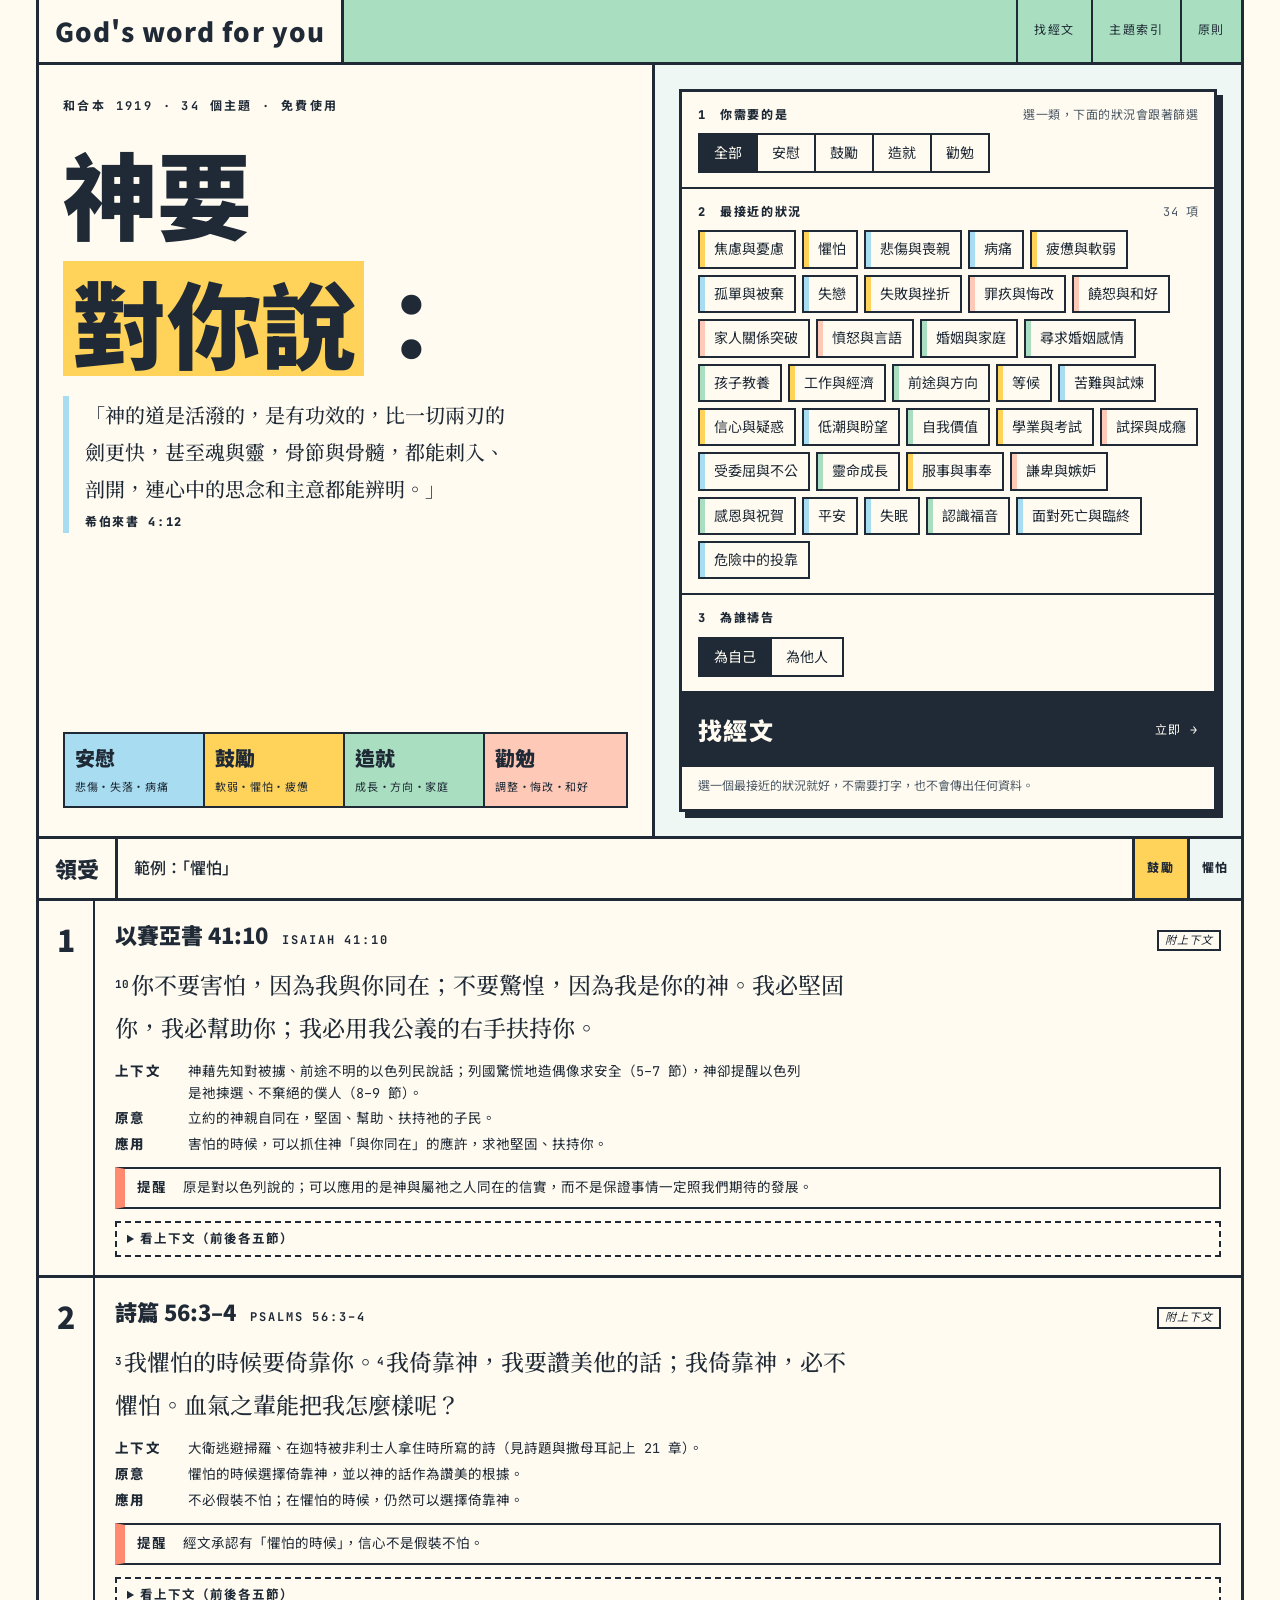
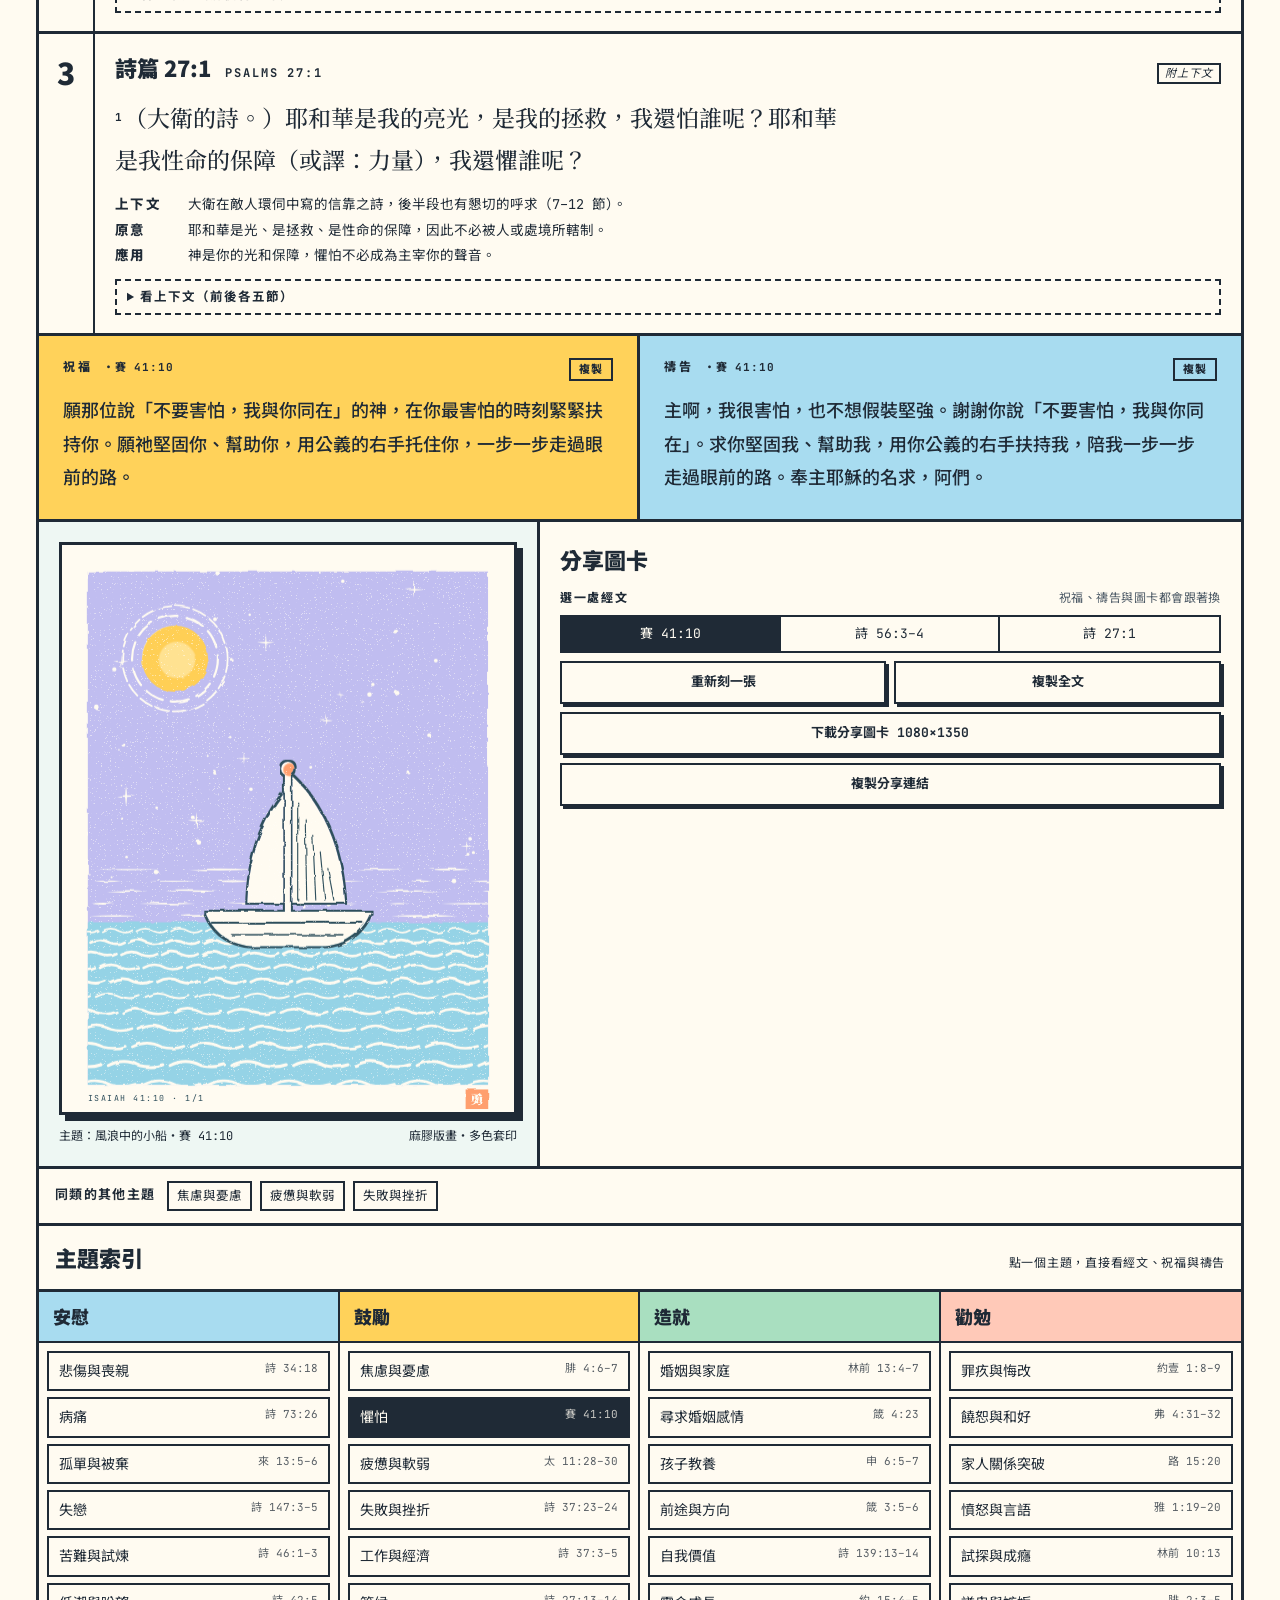
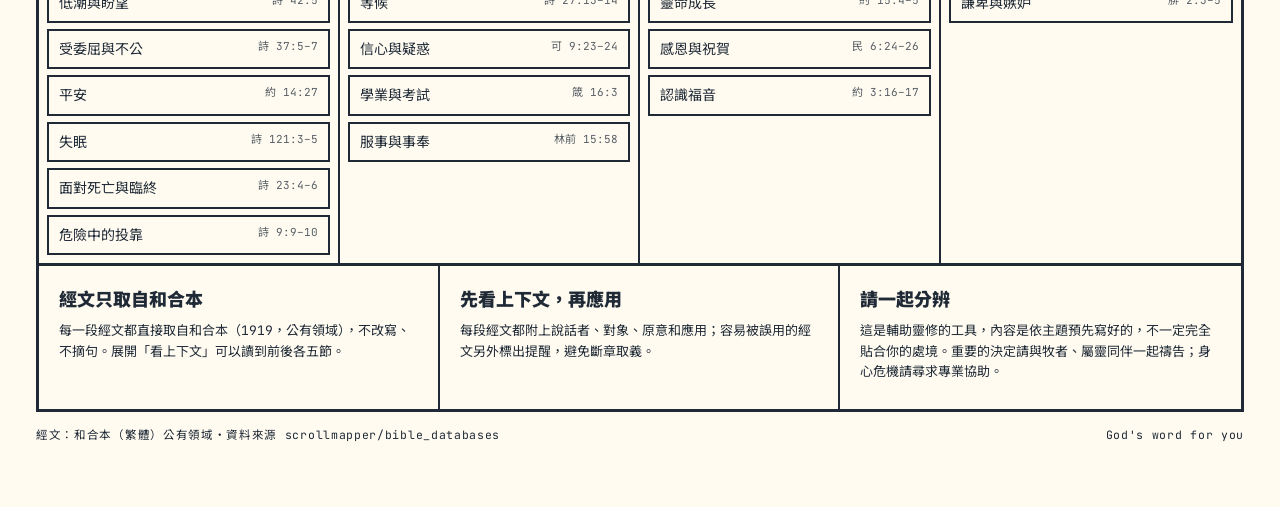
==== commit 1de95622: "Add five topics (seeking love, parenting, family, heartbreak, insomnia) and six new prints New print" ====
--- a/index.html
+++ b/index.html
@@ -400,6 +400,12 @@
   lily:   { zh: "野地的百合與飛鳥", hint: "provision, not worrying (Matt 6:25-34)" },
   anchor: { zh: "錨",         hint: "hope, steadfastness (Heb 6:19)" },
   cross:  { zh: "山上的十字架", hint: "salvation, forgiveness, grace (Rom 5:8, 1 John 1:9)" },
+  birds:  { zh: "枝頭的一對鳥", hint: "companionship, love, waiting together (Eccl 4:9, Song 2)" },
+  nest:   { zh: "巢中的雛鳥", hint: "parenting, care, being sheltered (Isa 40:11, Ps 91:4)" },
+  house:  { zh: "亮著燈的家", hint: "home, family, coming back, the Father's house (Luke 15, John 14:2)" },
+  rainbow:{ zh: "雨後的彩虹", hint: "covenant love, healing after tears (Gen 9, Isa 54:9-10)" },
+  moon:   { zh: "夜裡的月亮與小屋", hint: "night, rest, God who never sleeps (Ps 121, Ps 4:8)" },
+  book:   { zh: "打開的書", hint: "study, wisdom, the word as light (Ps 119:105)" },
 };
 
 const W = 600, H = 750, M = 34;           // canvas, paper margin
@@ -530,6 +536,8 @@
   lines += stroke(ridge, C, 4.5);
   return { ground: path(edge, K), lines };
 }
+
+const zoom = (k, cx, cy) => (g) => g && `<g transform="translate(${cx} ${cy}) scale(${k}) translate(${-cx} ${-cy})">${g}</g>`;
 
 /* ---------- motifs ----------
  * each returns { sky, sun, ground, carve, ink, red, horizon }
@@ -721,6 +729,124 @@
     let ink = "";
     for (let i = 0; i < 12; i++) ink += stroke(`M${292 + (i % 3) * 6} ${340 + i * 18}L${294 + (i % 3) * 6} ${352 + i * 18}`, K, 1.4);
     return { horizon: 560, ground: "hills", hillAmp: 22, sky: "rays", sunAt: [300, 316, 120], carve, ink, red: "" };
+  },
+  birds(r) {
+    // 一對面對面停在枝頭的鳥，中間一顆紅心
+    let one = ellipse(225, 448, 48, 32, -12, C) + circle(262, 412, 22, C) + path("M281 405L304 412L281 419Z", C);
+    one += path("M184 458L118 488L128 470L114 460L182 438Z", C) + stroke("M218 476L214 500M236 474L234 498", C, 4.5);
+    let oneInk = circle(268, 407, 3.2, K) + stroke("M196 446C214 430 242 432 258 450C240 466 212 468 194 458", K, 2.2);
+    for (let i = 0; i < 4; i++) oneInk += stroke(`M${204 + i * 12} ${452 + (i % 2) * 2}L${214 + i * 12} ${462}`, K, 1.6);
+    oneInk += stroke("M128 476L176 456M132 466L178 448", K, 1.6);
+    const mirror = (g) => `<g transform="translate(600 0) scale(-1 1)">${g}</g>`;
+    const heart = "M300 384C268 362 258 334 278 326C290 322 298 330 300 340C302 330 310 322 322 326C342 334 332 362 300 384Z";
+    let carve = stroke("M34 520C150 500 250 500 330 496C420 492 500 472 566 432", C, 16);
+    carve += stroke("M120 508C110 480 90 470 70 470M470 480C480 450 500 440 524 438", C, 6);
+    for (const [x, y, a] of [[70, 470, -20], [524, 438, 20], [150, 520, 40], [420, 500, -40], [96, 488, 60], [500, 452, -60]]) carve += ellipse(x, y, 22, 8, a, C);
+    carve += one + mirror(one) + path(heart, C);
+    let ink = oneInk + mirror(oneInk);
+    for (let i = 0; i < 10; i++) { const x = 60 + i * 50 + r() * 10; ink += gouge(x, 516 - i * 2, x + 26, 512 - i * 2.4, 1.4, K); }
+    for (const [x, y, a] of [[70, 470, -20], [524, 438, 20], [150, 520, 40], [420, 500, -40], [96, 488, 60], [500, 452, -60]])
+      ink += `<g transform="translate(${x} ${y}) rotate(${a})">${stroke("M-18 0L18 0", K, 1.4)}</g>`;
+    const z = zoom(1.22, 300, 520);
+    return { horizon: 600, ground: "hills", sky: "rays", sunAt: [300, 290, 92], carve: z(carve), ink: z(ink),
+      red: z(path(heart, K) + path("M281 405L304 412L281 419Z", K) + mirror(path("M281 405L304 412L281 419Z", K))) };
+  },
+  nest(r) {
+    // 母鳥張開翅膀護著巢裡張嘴的雛鳥
+    const lw = "M292 270C252 228 196 208 126 216C146 240 172 260 204 276C232 288 262 294 290 300Z";
+    let carve = stroke("M34 560C140 540 240 556 330 540C420 524 490 506 566 470", C, 18);
+    carve += stroke("M450 516C470 490 500 480 530 482M140 548C130 520 110 506 84 504", C, 6);
+    for (const [x, y, a] of [[530, 482, 10], [84, 504, -10], [500, 498, -50], [112, 520, 50]]) carve += ellipse(x, y, 22, 8, a, C);
+    carve += path(lw, C) + `<g transform="translate(600 0) scale(-1 1)">${path(lw, C)}</g>`;
+    carve += ellipse(300, 290, 20, 34, 0, C) + circle(300, 250, 17, C) + path("M292 262L300 278L308 262Z", C) + path("M286 318L314 318L326 352L300 342L274 352Z", C);
+    const chicks = [[250, 476], [300, 462], [350, 476]];
+    const beak = (x, y) => `M${x - 9} ${y - 14}L${x} ${y - 40}L${x + 9} ${y - 14}Z`;
+    for (const [x, y] of chicks) carve += circle(x, y, 21, C) + path(beak(x, y), C);
+    const nestD = "M200 480C204 538 246 566 300 566C354 566 396 538 400 480Z";
+    carve += path(nestD, C);
+    let ink = circle(294, 248, 2.4, K) + circle(306, 248, 2.4, K);
+    for (let i = 0; i < 6; i++) {
+      const x = 150 + i * 24;
+      ink += stroke(`M${x + 18} ${232 + i * 6}L${x + 4} ${252 + i * 6}`, K, 2) + stroke(`M${600 - x - 18} ${232 + i * 6}L${600 - x - 4} ${252 + i * 6}`, K, 2);
+    }
+    ink += stroke("M288 330L300 344L312 330", K, 1.8);
+    for (const [x, y] of chicks) ink += circle(x - 7, y - 4, 2.8, K) + circle(x + 7, y - 4, 2.8, K);
+    for (let i = 0; i < 16; i++) {
+      const y = 490 + r() * 66, w = 96 - Math.abs(y - 500) * 0.6, x = 300 - w + r() * w * 1.4;
+      ink += gouge(x, y, x + 30 + r() * 30, y + (r() - 0.5) * 12, 1.6, K);
+    }
+    ink += stroke("M204 492C240 500 360 500 396 492", K, 2.4);
+    const z = zoom(1.12, 300, 430);
+    return { horizon: 640, ground: "hills", hillAmp: 8, sky: "streaks", sunAt: [470, 130, 44], carve: z(carve), ink: z(ink),
+      red: z(chicks.map(([x, y]) => path(beak(x, y), K)).join("")) };
+  },
+  house(r) {
+    // 山坡上亮著燈的家，一條小路通到門口
+    const roof = "M150 436L300 300L450 436Z";
+    let carve = path("M354 318L390 318L390 400L354 380Z", C) + path(roof, C) + path("M184 430L416 430L416 606L184 606Z", C);
+    carve += path("M282 606L318 606C334 646 382 690 408 716L192 716C218 690 266 646 282 606Z", C);
+    carve += stroke("M372 306C360 286 388 276 376 254C366 236 390 226 382 204", C, 8);
+    const door = "M276 606L276 538C276 520 324 520 324 538L324 606Z";
+    const win = (x) => `M${x} 470L${x + 48} 470L${x + 48} 516L${x} 516Z`;
+    let ink = "";
+    for (let y = 340; y < 432; y += 14) { const hw = (y - 300) / 136 * 150 - 10; ink += stroke(`M${f(300 - hw)} ${y}L${f(300 + hw)} ${y}`, K, 1.8, `stroke-dasharray="${f(20 + r() * 30)} ${f(6 + r() * 8)}"`); }
+    ink += stroke("M150 436L450 436", K, 3);
+    for (let i = 0; i < 7; i++) { const y = 452 + i * 22; ink += gouge(196 + r() * 20, y, 236 + r() * 20, y, 1.2, K); ink += gouge(366 + r() * 10, y, 404, y, 1.2, K); }
+    for (const x of [206, 346]) ink += stroke(`M${x + 24} 470L${x + 24} 516M${x} 493L${x + 48} 493`, K, 2.4) + stroke(`M${x - 4} 520L${x + 52} 520`, K, 3);
+    ink += circle(314, 572, 3, K);
+    for (let i = 0; i < 6; i++) { const t = i / 6, y = 700 - t * 86; ink += gouge(296 - (1 - t) * 30, y, 304 + (1 - t) * 30, y - 2, 1.6 - t, K); }
+    return { horizon: 600, ground: "hills", hillAmp: 8, sky: "rays", sunAt: [470, 150, 44], carve, ink,
+      red: path(door, K) + path(win(206), K) + path(win(346), K) };
+  },
+  rainbow(r) {
+    // 雨雲在左上，雨停後彩虹跨過山丘
+    const cx = 300, cy = 612, band = (R2, R1) => `M${cx - R2} ${cy}A${R2} ${R2} 0 0 1 ${cx + R2} ${cy}L${cx + R1} ${cy}A${R1} ${R1} 0 0 0 ${cx - R1} ${cy}Z`;
+    const radii = [262, 238, 214, 190, 166];
+    let carve = "", red = "", ink = "";
+    for (let i = 0; i < radii.length - 1; i++) { carve += path(band(radii[i], radii[i + 1]), C); if (i % 2 === 0) red += path(band(radii[i], radii[i + 1]), K); }
+    for (const R of radii) ink += `<path d="M${cx - R} ${cy}A${R} ${R} 0 0 1 ${cx + R} ${cy}" fill="none" stroke="${K}" stroke-width="2"/>`;
+    for (let i = 0; i < 40; i++) {
+      const a = Math.PI + (i / 40) * Math.PI + r() * 0.03, R = 196 + r() * 12;
+      ink += gouge(cx + Math.cos(a) * R, cy + Math.sin(a) * R, cx + Math.cos(a + 0.05) * R, cy + Math.sin(a + 0.05) * R, 1.2, K);
+    }
+    const cloud = (pts) => pts.map(([x, y, rr]) => circle(x, y, rr, C)).join("");
+    carve += cloud([[70, 600, 34], [112, 584, 42], [156, 604, 30], [36, 618, 26]]) + cloud([[530, 600, 34], [488, 584, 42], [444, 604, 30], [564, 618, 26]]);
+    carve += cloud([[100, 150, 30], [140, 132, 40], [186, 150, 32], [220, 162, 22]]);
+    for (let i = 0; i < 18; i++) { const x = 84 + r() * 140, y = 190 + r() * 120; carve += gouge(x, y, x - 10, y + 26 + r() * 14, 2, C); }
+    for (const [x, y] of [[112, 600], [488, 600], [140, 150]]) ink += stroke(`M${x - 30} ${y + 12}C${x - 10} ${y + 20} ${x + 10} ${y + 20} ${x + 30} ${y + 12}`, K, 1.8);
+    return { horizon: 600, ground: "hills", hillAmp: 8, sky: "streaks", sunAt: [470, 160, 44], carve, ink, red };
+  },
+  moon(r) {
+    // 夜空裡的彎月，小屋窗口還亮著燈，旁邊一棵柏樹
+    const [mx, my, mR] = [410, 176, 66];
+    let carve = path("M120 520L250 520L250 610L120 610Z", C) + path("M104 524L185 452L266 524Z", C) + path("M222 474L240 474L240 500L222 488Z", C);
+    carve += ellipse(330, 520, 30, 82, 0, C) + path("M324 596L336 596L336 616L324 616Z", C);
+    const win = "M146 548L178 548L178 578L146 578Z", door = "M200 610L200 566C200 556 226 556 226 566L226 610Z";
+    let ink = stroke("M104 524L266 524", K, 2.6) + stroke("M162 548L162 578M146 563L178 563", K, 2);
+    for (let i = 0; i < 6; i++) ink += stroke(`M${f(150 + i * 6)} ${494 + i * 4}L${f(220 - i * 6)} ${494 + i * 4}`, K, 1.4);
+    for (let i = 0; i < 12; i++) { const y = 452 + i * 12, w = Math.sin((i + 1) / 13 * Math.PI) * 22; ink += stroke(`M${f(330 - w)} ${y + 8}L330 ${y}L${f(330 + w)} ${y + 8}`, K, 1.6); }
+    // Zz：輕輕的睡意
+    ink += stroke("M206 420L222 420L206 436L222 436M232 392L244 392L232 404L244 404", K, 2.4);
+    const z = zoom(1.38, 230, 614);
+    return { horizon: 600, ground: "hills", hillAmp: 10, sky: "night", sunAt: [mx, my, mR],
+      inkOver: circle(mx + 30, my - 22, mR * 0.9, K), carve: z(carve), ink: z(ink), red: z(path(win, K) + path(door, K)) };
+  },
+  book(r) {
+    // 攤開的書，光從書頁後方照出來
+    const left = "M300 522C250 494 170 488 100 502L100 628C170 616 250 622 300 648Z";
+    let carve = path("M84 512L84 646C170 632 250 642 300 666C350 642 430 632 516 646L516 512Z", C);
+    carve += path(left, C) + `<g transform="translate(600 0) scale(-1 1)">${path(left, C)}</g>`;
+    const ribbon = "M316 650L330 650L330 704L323 694L316 704Z";
+    carve += path(ribbon, C);
+    let ink = stroke("M300 522L300 664", K, 2.6) + stroke("M100 628C170 616 250 622 300 648C350 622 430 616 500 628", K, 2.2);
+    ink += stroke("M84 646C170 632 250 642 300 666C350 642 430 632 516 646", K, 2.6);
+    for (let i = 0; i < 7; i++) {
+      const y = 526 + i * 14, dash = `${f(14 + r() * 26)} ${f(5 + r() * 6)} ${f(8 + r() * 18)} ${f(4 + r() * 5)}`;
+      const L = `M${118} ${y}C${170} ${y - 10} ${240} ${y - 6} ${282} ${y + 12}`;
+      ink += stroke(L, K, 1.6, `stroke-dasharray="${dash}"`) + `<g transform="translate(600 0) scale(-1 1)">${stroke(L, K, 1.6, `stroke-dasharray="${dash}"`)}</g>`;
+    }
+    for (let i = 0; i < 3; i++) ink += stroke(`M${96 - i * 4} ${632 + i * 4}C${170} ${620 + i * 4} ${250} ${628 + i * 4} ${300} ${654 + i * 4}`, K, 1);
+    return { horizon: 670, flatGround: true, sky: "rays", sunAt: [300, 432, 70], carve, ink, red: path(ribbon, K) };
   },
 };
 
@@ -817,7 +943,7 @@
 </svg>`;
 }
 
-const DATA = {"topics":[{"key":"anxiety","name":"焦慮與憂慮","cat":"encourage","motif":"lily","seal":"安","keywords":["焦慮","擔心","憂慮","緊張","壓力","煩惱","不安","恐慌","胡思亂想","放不下","心很亂","操心"],"passages":[["Phil 4:6-7","可以把現在掛心的事一件一件說給神聽，求祂的平安守住心思意念。"],["Matt 6:31-34","天父知道你的需要；今天只需要面對今天的難處。"],["1Pet 5:6-7","把壓在心上的重量卸給神，因為祂真的顧念你。"]],"blessings":[{"self":"願你把心裡的掛慮一件一件帶著感謝告訴神。願神所賜、出人意外的平安，在基督耶穌裡保守你的心懷意念；即使事情還沒有改變，你的心也能安穩。","other":"願{name}把心裡的掛慮一件一件帶著感謝告訴神。願神所賜、出人意外的平安，在基督耶穌裡保守{name}的心懷意念；即使事情還沒有改變，{name}的心也能安穩。"},{"self":"願知道你一切需要的天父，接住你為明天的擔心。願你先求祂的國和祂的義，把明天交在祂手中，今天只需要面對今天的難處。","other":"願知道{name}一切需要的天父，接住{name}為明天的擔心。願{name}先求祂的國和祂的義，把明天交在祂手中，今天只需要面對今天的難處。"},{"self":"願顧念你的神，接住你卸下的每一份憂慮。願你在祂大能的手下安心放手，不必獨自扛著所有的重量，因為祂真的顧念你。","other":"願顧念{name}的神，接住每一份卸下的憂慮。願{name}在祂大能的手下安心放手，不必獨自扛著所有的重量，因為祂真的顧念{name}。"}],"prayers":[{"self":"天父，我心裡有好多放不下的事。謝謝你邀請我凡事禱告，帶著感謝把需要告訴你。我現在把這些掛慮一件一件交給你，求你用出人意外的平安，保守我的心懷意念。奉主耶穌的名求，阿們。","other":"天父，我把{name}帶到你面前。你知道{name}心裡的緊張和掛慮。求你幫助{name}把需要一件一件告訴你，也用出人意外的平安保守{name}的心懷意念。奉主耶穌的名求，阿們。"},{"self":"天父，我常常為明天擔心，想著還不知道的事。謝謝你知道我一切的需要。求你幫助我先求你的國和你的義，把明天交給你，今天只專心面對今天的難處。奉主耶穌的名求，阿們。","other":"天父，我為{name}禱告。你知道{name}一切的需要，也看見那些為明天的擔心。求你幫助{name}先求你的國和你的義，把明天交在你手中。奉主耶穌的名求，阿們。"},{"self":"主啊，我扛著太多重量，快要撐不住了。謝謝你說我可以把一切憂慮卸給你，因為你顧念我。我願意在你大能的手下放手，求你接住這些重擔，賜我今天需要的力量。奉主耶穌的名求，阿們。","other":"主啊，我為{name}禱告。謝謝你顧念{name}，邀請人把一切憂慮卸給你。求你幫助{name}在你大能的手下放手，也讓{name}知道自己並不孤單。奉主耶穌的名求，阿們。"}]},{"key":"fear","name":"懼怕","cat":"encourage","motif":"boat","seal":"勇","keywords":["害怕","恐懼","懼怕","驚嚇","惶恐","不敢","手術","開刀","檢查報告","怕"],"passages":[["Isa 41:10","害怕的時候，可以抓住神「與你同在」的應許，求祂堅固、扶持你。"],["Ps 56:3-4","不必假裝不怕；在懼怕的時候，仍然可以選擇倚靠神。"],["Ps 27:1","神是你的光和保障，懼怕不必成為主宰你的聲音。"]],"blessings":[{"self":"願那位說「不要害怕，我與你同在」的神，在你最害怕的時刻緊緊扶持你。願祂堅固你、幫助你，用公義的右手托住你，一步一步走過眼前的路。","other":"願那位說「不要害怕，我與你同在」的神，在{name}最害怕的時刻緊緊扶持。願祂堅固{name}、幫助{name}，用公義的右手托住，一步一步走過眼前的路。"},{"self":"願你在懼怕的時候，仍能選擇倚靠神。願你不必假裝不怕，卻能抓住祂的話、為祂的話讚美，心裡漸漸安穩下來。","other":"願{name}在懼怕的時候，仍能選擇倚靠神。願{name}不必假裝不怕，卻能抓住祂的話、為祂的話讚美，心裡漸漸安穩下來。"},{"self":"願耶和華作你的亮光、你的拯救、你性命的保障。願祂的光照進你害怕的地方，使懼怕不再成為主宰你的聲音。","other":"願耶和華作{name}的亮光、拯救和性命的保障。願祂的光照進{name}害怕的地方，使懼怕不再成為主宰的聲音。"}],"prayers":[{"self":"主啊，我很害怕，也不想假裝堅強。謝謝你說「不要害怕，我與你同在」。求你堅固我、幫助我，用你公義的右手扶持我，陪我一步一步走過眼前的路。奉主耶穌的名求，阿們。","other":"主啊，我為{name}禱告。你知道{name}心裡的害怕。求你照著你的應許與{name}同在，堅固、幫助，用你公義的右手扶持{name}，賜下勇氣與平安。奉主耶穌的名求，阿們。"},{"self":"神啊，我懼怕的時候要倚靠你。我不必假裝不怕，但我選擇抓住你的話。求你使我的心安穩下來，讓我在害怕中仍能讚美你的話，經歷倚靠你的人必不懼怕。奉主耶穌的名求，阿們。","other":"神啊，我為{name}禱告。在{name}懼怕的時候，求你幫助{name}選擇倚靠你，抓住你的話。求你使{name}的心安穩下來，在害怕中仍能讚美你。奉主耶穌的名求，阿們。"},{"self":"耶和華啊，你是我的亮光、我的拯救、我性命的保障。我心裡的懼怕很大聲，求你的聲音更大。求你照亮我害怕的地方，讓我在你裡面重新得著勇氣。奉主耶穌的名求，阿們。","other":"耶和華啊，求你作{name}的亮光、拯救和性命的保障。求你照亮{name}害怕的地方，使懼怕不再轄制，也讓{name}在你裡面重新得著勇氣。奉主耶穌的名求，阿們。"}]},{"key":"grief","name":"悲傷與喪親","cat":"comfort","motif":"dove","seal":"慰","keywords":["*過世","*離世","*去世","走了","死了","喪","失去","*告別式","*喪禮","悲傷","想念","思念","*流產","離開我們","安息"],"passages":[["Ps 34:18","神沒有遠離正在傷心的你，祂就在你身邊。"],["1Thess 4:13-14","可以哭，可以想念；在主裡，我們的悲傷仍帶著盼望。"],["Rev 21:3-4","有一天，神要親自擦去一切的眼淚。"]],"blessings":[{"self":"願靠近傷心人的神，此刻就在你身邊。你可以哭，可以想念，不必急著堅強。願祂親自擁抱你破碎的心，在每個想念的時刻安慰你。","other":"願靠近傷心人的神，此刻就在{name}身邊。願{name}可以安心地哭、安心地想念，不必急著堅強。願祂親自擁抱{name}破碎的心，在每個想念的時刻賜下安慰。"},{"self":"願你可以好好地悲傷、好好地想念，卻不像那些沒有指望的人。願死而復活的主耶穌，在你的眼淚中親自成為你的盼望。","other":"願{name}可以好好地悲傷、好好地想念，卻不像那些沒有指望的人。願死而復活的主耶穌，在{name}的眼淚中親自成為{name}的盼望。"},{"self":"願那位要與人同住的神，此刻陪你走過哀傷。願你知道有一天，祂要親自擦去一切的眼淚，不再有死亡，也不再有悲哀、哭號、疼痛。","other":"願那位要與人同住的神，此刻陪{name}走過哀傷。願{name}知道有一天，祂要親自擦去一切的眼淚，不再有死亡，也不再有悲哀、哭號、疼痛。"}],"prayers":[{"self":"天父，我的心好痛，好想念那位離開的人。謝謝你靠近傷心的人，也允許我在你面前流淚。求你安慰我，陪我走過每一個想念的日子，也賜我力量面對接下來的生活。奉主耶穌的名求，阿們。","other":"天父，我把正在悲傷中的{name}帶到你面前。謝謝你靠近傷心的人。求你此刻就靠近{name}，安慰那破碎的心，陪伴{name}走過每一個想念的日子。奉主耶穌的名求，阿們。"},{"self":"主耶穌，我好難過，也好想念。謝謝你允許我悲傷，又讓我的悲傷不是沒有指望的。你曾死而復活，求你在我的眼淚裡成為我的盼望，陪我一天一天走下去。奉主耶穌的名求，阿們。","other":"主耶穌，我為正在悲傷中的{name}禱告。求你陪伴{name}好好地悲傷、好好地想念，也讓{name}在眼淚中看見你死而復活所帶來的盼望。奉主耶穌的名求，阿們。"},{"self":"天父，失去的痛還在，眼淚也還在。謝謝你應許有一天要與人同住，親自擦去一切的眼淚。在那日來到之前，求你陪我走過每一個想念的時刻。奉主耶穌的名求，阿們。","other":"天父，我把{name}帶到你面前。謝謝你應許要親自擦去一切的眼淚。在那日來到之前，求你陪伴{name}走過每一個想念的時刻，也使用我陪伴{name}。奉主耶穌的名求，阿們。"}]},{"key":"illness","name":"病痛","cat":"comfort","motif":"hands","seal":"恩","keywords":["生病","病","住院","癌","腫瘤","化療","放療","開刀","疼痛","身體","醫院","診斷","確診","復健","慢性病","病房","治療"],"passages":[["Ps 73:26","身體衰弱的時候，神仍是你心裡的力量。"],["2Cor 4:16-18","外在的身體雖然軟弱，神仍在你裡面一天一天更新你。"],["2Cor 12:9-10","不論病情如何，神的恩典在每一天都夠你用。"]],"blessings":[{"self":"願神在你身體軟弱、心力衰殘的日子，作你心裡的力量。願你在病痛中仍經歷祂是你永遠的福分，也願祂看顧照顧你的醫療團隊。","other":"願神在{name}身體軟弱、心力衰殘的日子，作心裡的力量。願{name}在病痛中仍經歷祂是永遠的福分，也願祂看顧照顧{name}的醫療團隊。"},{"self":"願神在你外體軟弱的日子，使你的內心一天新似一天。願你不只看見眼前的苦楚，也能定睛在那看不見、卻是永遠的盼望上。","other":"願神在{name}外體軟弱的日子，使{name}的內心一天新似一天。願{name}不只看見眼前的苦楚，也能定睛在那看不見、卻是永遠的盼望上。"},{"self":"願主的恩典在每一天都夠你用。願祂的能力在你的軟弱上顯得完全，使你在無力的時候，仍被基督的能力覆庇。","other":"願主的恩典在每一天都夠{name}用。願祂的能力在{name}的軟弱上顯得完全，使{name}在無力的時候，仍被基督的能力覆庇。"}],"prayers":[{"self":"主啊，我的身體很不舒服，心裡也很疲憊。我的肉體和心腸衰殘，但求你作我心裡的力量。求你醫治我，賜醫生和護理人員智慧，讓我在病痛中仍經歷你是我的福分。奉主耶穌的名求，阿們。","other":"主啊，我為生病的{name}禱告。求你醫治{name}的身體，減輕疼痛，賜醫療團隊智慧。在身體衰弱的時候，求你作{name}心裡的力量，也賜家人體力與平安。奉主耶穌的名求，阿們。"},{"self":"主啊，我的身體一天比一天軟弱，有時候真的會喪膽。求你使我的內心一天新似一天，讓我不只看見眼前的苦楚，也定睛在你應許的、永遠的盼望上。奉主耶穌的名求，阿們。","other":"主啊，我為{name}禱告。在外體軟弱的日子，求你使{name}的內心一天新似一天，不至喪膽，也讓{name}在苦楚中仍能定睛在永遠的盼望上。奉主耶穌的名求，阿們。"},{"self":"主啊，我覺得自己好軟弱，什麼都做不到。謝謝你說「我的恩典夠你用的」。求你的能力在我的軟弱上顯得完全，讓我每一天都經歷你的恩典真的夠用。奉主耶穌的名求，阿們。","other":"主啊，我為生病的{name}禱告。謝謝你的恩典夠人用。求你的能力在{name}的軟弱上顯得完全，不論病程怎麼走，每一天都讓{name}經歷你的恩典。奉主耶穌的名求，阿們。"}]},{"key":"weary","name":"疲憊與軟弱","cat":"encourage","motif":"sheep","seal":"息","keywords":["累","好累","疲憊","疲倦","撐不下去","無力","軟弱","耗盡","倦怠","燃燒","沒力氣","喘不過氣","身心俱疲"],"passages":[["Matt 11:28-30","耶穌邀請勞苦擔重擔的你，到祂那裡得安息。"],["Isa 40:28-31","神不疲乏，祂賜力量給軟弱的人。"],["Ps 23:1-3","好牧人會領你到可安歇的水邊，使你的靈魂甦醒。"]],"blessings":[{"self":"願邀請勞苦擔重擔的人來得安息的主，卸下你肩上過重的擔子。願你學祂柔和謙卑的樣式，負祂容易的軛，心裡真正得享安息。","other":"願邀請勞苦擔重擔的人來得安息的主，卸下{name}肩上過重的擔子。願{name}學祂柔和謙卑的樣式，負祂容易的軛，心裡真正得享安息。"},{"self":"願那位不疲乏、不困倦的神，把新的力量賜給軟弱的你。願你等候祂的時候重新得力，如鷹展翅上騰，奔跑卻不困倦，行走卻不疲乏。","other":"願那位不疲乏、不困倦的神，把新的力量賜給軟弱的{name}。願{name}等候祂的時候重新得力，如鷹展翅上騰，奔跑卻不困倦，行走卻不疲乏。"},{"self":"願耶和華作你的牧者，使你在疲憊中不致缺乏。願祂領你躺臥在青草地上、到可安歇的水邊，使你的靈魂甦醒過來。","other":"願耶和華作{name}的牧者，使{name}在疲憊中不致缺乏。願祂領著躺臥在青草地上、到可安歇的水邊，使{name}的靈魂甦醒過來。"}],"prayers":[{"self":"主耶穌，我真的好累，擔子好重。謝謝你邀請勞苦擔重擔的人到你這裡來。我現在就來到你面前，求你使我得安息，教我學你柔和謙卑的樣式，負你容易的軛。奉主耶穌的名求，阿們。","other":"主耶穌，我為{name}禱告。你看見{name}的勞苦和重擔。求你吸引{name}到你面前得安息，卸下過重的擔子，學你柔和謙卑的樣式。奉主耶穌的名求，阿們。"},{"self":"永在的神，我已經沒有力氣了。謝謝你不疲乏、也不困倦，賜能力給軟弱的人。我願意等候你，求你使我重新得力，奔跑卻不困倦，行走卻不疲乏。奉主耶穌的名求，阿們。","other":"永在的神，我為疲憊的{name}禱告。謝謝你賜能力給軟弱的人。求你使等候你的{name}重新得力，奔跑卻不困倦，行走卻不疲乏。奉主耶穌的名求，阿們。"},{"self":"耶和華啊，你是我的牧者。我太累了，求你領我躺臥在青草地上，到可安歇的水邊。求你使我的靈魂甦醒，也為你的名引導我走下一步。奉主耶穌的名求，阿們。","other":"耶和華啊，求你作{name}的牧者。{name}太累了，求你領{name}到可安歇的水邊，使那疲乏的靈魂甦醒過來，也引導前面的路。奉主耶穌的名求，阿們。"}]},{"key":"lonely","name":"孤單與被棄","cat":"comfort","motif":"lamp","seal":"伴","keywords":["孤單","寂寞","沒人","被拋棄","被遺棄","沒有朋友","一個人","被排擠","沒人懂","被忽略","分手","被甩","失戀"],"passages":[["Heb 13:5-6","神說「我總不撇下你，也不丟棄你」。"],["Ps 27:10","就算最親近的人離開了，神仍然收留你。"],["Isa 49:15-16","神沒有忘記你，你的名字刻在祂的掌上。"]],"blessings":[{"self":"願那位說「我總不撇下你，也不丟棄你」的主，在你孤單的時候讓你知道祂一直都在。願你能放膽地說：主是幫助我的，我必不懼怕。","other":"願那位說「我總不撇下你，也不丟棄你」的主，在{name}孤單的時候讓{name}知道祂一直都在。願{name}能放膽地說：主是幫助我的，我必不懼怕。"},{"self":"願你在覺得被離棄的時候，經歷耶和華親自收留你。就算最親近的人離開了，願祂的看顧成為你的家，也為你預備真誠的陪伴。","other":"願{name}在覺得被離棄的時候，經歷耶和華親自收留。就算最親近的人離開了，願祂的看顧成為{name}的家，也預備真誠的陪伴。"},{"self":"願你知道自己沒有被忘記：神把你銘刻在祂的掌上。願祂時時記念你，親自作你隨時的幫助，也為你預備真誠的陪伴。","other":"願{name}知道自己沒有被忘記：神把{name}銘刻在祂的掌上。願祂時時記念，親自作隨時的幫助，也為{name}預備真誠的陪伴。"}],"prayers":[{"self":"主啊，我覺得好孤單，好像沒有人真的懂我。謝謝你說「我總不撇下你，也不丟棄你」。求你讓我在孤單中經歷你的同在，能放膽地說：主是幫助我的。奉主耶穌的名求，阿們。","other":"主啊，我為覺得孤單的{name}禱告。謝謝你應許總不撇下、也不丟棄屬你的人。求你讓{name}經歷你的同在，也為{name}預備真誠的陪伴。奉主耶穌的名求，阿們。"},{"self":"耶和華啊，我覺得被最親近的人離棄了。謝謝你說，就算父母離棄，你也必收留我。求你親自收留我、醫治我的心，也為我預備可以信任的陪伴。奉主耶穌的名求，阿們。","other":"耶和華啊，我為{name}禱告。{name}覺得被離棄了，但你應許必收留。求你親自收留{name}、醫治那受傷的心，也預備可以信任的陪伴。奉主耶穌的名求，阿們。"},{"self":"神啊，有時候我覺得自己被所有人忘記了。謝謝你說你不忘記我，還把我銘刻在你的掌上。求你讓我真實地感受到被你記念，也幫助我向身邊的人敞開。奉主耶穌的名求，阿們。","other":"神啊，我為{name}禱告。謝謝你從不忘記屬你的人，把他們銘刻在你的掌上。求你讓{name}真實地感受到被你記念，也幫助{name}向身邊的人敞開。奉主耶穌的名求，阿們。"}]},{"key":"failure","name":"失敗與挫折","cat":"encourage","motif":"path","seal":"起","keywords":["失敗","考差","落榜","被拒","挫折","搞砸","沒考上","失業","被裁","被開除","裁員","找不到工作","失利","輸了","沒錄取"],"passages":[["Ps 37:23-24","這次跌倒了，但神的手仍然扶著你。"],["Mic 7:8","坐在黑暗裡的時候，耶和華仍是你的光。"],["Lam 3:21-26","神的憐憫每早晨都是新的，明天仍然有新的開始。"]],"blessings":[{"self":"願立定你腳步的耶和華，在你失腳的地方用手攙扶你。這次的跌倒不是你的全部，願祂扶你起來，帶你走下一步。","other":"願立定腳步的耶和華，在{name}失腳的地方用手攙扶。這次的跌倒不是{name}的全部，願祂扶{name}起來，帶著走下一步。"},{"self":"願你雖然跌倒，卻要起來；雖然坐在黑暗裡，耶和華仍作你的光。願祂的光照亮你下一步的路。","other":"願{name}雖然跌倒，卻要起來；雖然坐在黑暗裡，耶和華仍作{name}的光。願祂的光照亮{name}下一步的路。"},{"self":"願你想起神的慈愛，心裡就重新有指望。願你經歷祂的憐憫每早晨都是新的，在靜默等候中，看見祂為你預備的新開始。","other":"願{name}想起神的慈愛，心裡就重新有指望。願{name}經歷祂的憐憫每早晨都是新的，在靜默等候中，看見祂為{name}預備的新開始。"}],"prayers":[{"self":"主啊，這次我真的跌倒了，覺得很丟臉。謝謝你說人雖失腳也不致全身仆倒，因為你用手攙扶。求你扶我起來，立定我的腳步，帶我走下一步。奉主耶穌的名求，阿們。","other":"主啊，我為{name}禱告。{name}這次跌倒了，心裡很難受。求你用手攙扶，扶{name}起來、立定腳步，讓這次的失敗不成為{name}的全部。奉主耶穌的名求，阿們。"},{"self":"耶和華啊，我跌倒了，好像坐在黑暗裡。但你是我的光。求你使我重新起來，照亮我下一步該走的路，也讓我不被別人的眼光和自己的責備困住。奉主耶穌的名求，阿們。","other":"耶和華啊，我為{name}禱告。{name}跌倒了，好像坐在黑暗裡。求你作{name}的光，使{name}重新起來，照亮下一步該走的路。奉主耶穌的名求，阿們。"},{"self":"主啊，我很失望，甚至對自己失望。但我想起你的慈愛，心裡就有指望。謝謝你的憐憫每早晨都是新的。求你在我靜默等候的時候，賜給我新的開始。奉主耶穌的名求，阿們。","other":"主啊，我為{name}禱告。謝謝你的慈愛使人不致消滅，你的憐憫每早晨都是新的。求你讓{name}重新有指望，在等候中看見你預備的新開始。奉主耶穌的名求，阿們。"}]},{"key":"guilt","name":"罪疚與悔改","cat":"exhort","motif":"cross","seal":"赦","keywords":["罪","犯罪","後悔","內疚","愧疚","犯錯","做錯","羞恥","悔改","跌倒","對不起神","良心不安","自責"],"passages":[["1John 1:8-9","誠實地承認，神是信實的，必定赦免、洗淨。"],["Ps 51:10-12","求神造一顆清潔的心，並恢復得救的喜樂。"],["Rom 8:1-2","悔改的人不必再活在定罪之下。"]],"blessings":[{"self":"願你能誠實地面對自己，把罪帶到神面前。願信實公義的神赦免你的罪，洗淨你一切的不義，使你重新抬起頭來。","other":"願{name}能誠實地面對自己，把罪帶到神面前。願信實公義的神赦免{name}的罪，洗淨一切的不義，使{name}重新抬起頭來。"},{"self":"願神為你造一顆清潔的心，使你裡面重新有正直的靈。願祂不丟棄你，恢復你得救的喜樂，賜你樂意的靈扶持你。","other":"願神為{name}造一顆清潔的心，使裡面重新有正直的靈。願祂不丟棄{name}，恢復得救的喜樂，賜下樂意的靈扶持{name}。"},{"self":"願你知道，在基督耶穌裡的人不再被定罪。願賜生命的聖靈釋放你，使你不再活在罪疚的捆綁裡，而是活在祂的恩典中。","other":"願{name}知道，在基督耶穌裡的人不再被定罪。願賜生命的聖靈釋放{name}，使{name}不再活在罪疚的捆綁裡，而是活在祂的恩典中。"}],"prayers":[{"self":"神啊，我做錯了，不想再替自己找藉口。我在你面前誠實地承認我的罪。謝謝你是信實公義的，必赦免我的罪，洗淨我一切的不義。求你也給我勇氣去彌補。奉主耶穌的名求，阿們。","other":"神啊，我為{name}禱告。求你幫助{name}誠實地面對自己，把罪帶到你面前。謝謝你是信實公義的，必赦免、洗淨。求你也賜{name}勇氣去彌補。奉主耶穌的名求，阿們。"},{"self":"神啊，求你為我造清潔的心，使我裡面重新有正直的靈。不要丟棄我，使我離開你的面。求你使我仍得救恩之樂，賜我樂意的靈扶持我。奉主耶穌的名求，阿們。","other":"神啊，我為{name}禱告。求你為{name}造清潔的心，使裡面重新有正直的靈。求你不丟棄{name}，恢復得救的喜樂，賜下樂意的靈扶持。奉主耶穌的名求，阿們。"},{"self":"主耶穌，我常常被罪疚壓得抬不起頭。謝謝你說在你裡面的就不定罪了。求你用賜生命的聖靈釋放我，讓我不再活在自我責備裡，而是活在你的恩典中。奉主耶穌的名求，阿們。","other":"主耶穌，我為{name}禱告。謝謝你說在你裡面的就不定罪了。求你用賜生命的聖靈釋放{name}，不再活在罪疚和自我責備裡，而是活在你的恩典中。奉主耶穌的名求，阿們。"}]},{"key":"forgive","name":"饒恕與和好","cat":"exhort","motif":"dove","seal":"和","keywords":["饒恕","原諒","傷害","背叛","仇恨","怨恨","和好","衝突","不肯原諒","鬧翻","絕交","冷戰","放不下"],"passages":[["Eph 4:31-32","饒恕的力量，來自我們先被神饒恕。"],["Col 3:12-14","以憐憫、恩慈、忍耐彼此包容，用愛把關係連結起來。"],["Matt 18:21-22","饒恕常常需要一次又一次，是一個過程。"]],"blessings":[{"self":"願那位在基督裡饒恕你的神，親自醫治你心裡的傷。願苦毒與惱恨慢慢離開，恩慈與憐憫慢慢長出來，讓饒恕從你先被饒恕的地方開始。","other":"願那位在基督裡饒恕{name}的神，親自醫治{name}心裡的傷。願苦毒與惱恨慢慢離開，恩慈與憐憫慢慢長出來，讓饒恕從{name}先被饒恕的地方開始。"},{"self":"願你作為神所揀選、所愛的人，穿上憐憫、恩慈、謙虛、溫柔、忍耐的心。願主的愛聯絡你和身邊的人，使彼此包容成為可能。","other":"願{name}作為神所揀選、所愛的人，穿上憐憫、恩慈、謙虛、溫柔、忍耐的心。願主的愛聯絡{name}和身邊的人，使彼此包容成為可能。"},{"self":"願饒恕了你極大虧欠的主，陪你一次又一次走饒恕的路。願祂賜你智慧，知道哪些關係可以和好，哪些需要時間與界線。","other":"願饒恕了{name}極大虧欠的主，陪{name}一次又一次走饒恕的路。願祂賜{name}智慧，知道哪些關係可以和好，哪些需要時間與界線。"}],"prayers":[{"self":"天父，這段關係讓我很受傷，也很難放下。謝謝你在基督裡先饒恕了我。求你除去我心裡的苦毒和惱恨，讓恩慈與憐憫慢慢長出來，一步一步帶我走向饒恕。奉主耶穌的名求，阿們。","other":"天父，我為{name}禱告。你知道{name}心裡的傷。求你親自醫治，除去苦毒和惱恨，讓{name}在你先饒恕人的愛裡，慢慢長出恩慈與憐憫。奉主耶穌的名求，阿們。"},{"self":"主啊，和身邊的人相處好難。謝謝你揀選我、愛我。求你幫助我穿上憐憫、恩慈、謙虛、溫柔、忍耐的心，學習彼此包容，用你的愛聯絡我們的關係。奉主耶穌的名求，阿們。","other":"主啊，我為{name}和身邊的人禱告。求你幫助{name}穿上憐憫、恩慈、謙虛、溫柔、忍耐的心，學習彼此包容，用你的愛修補他們的關係。奉主耶穌的名求，阿們。"},{"self":"主啊，我以為已經饒恕了，傷痛卻一次次回來。謝謝你先饒恕了我極大的虧欠。求你陪我一次又一次選擇饒恕；若需要界線，也求你賜我智慧。奉主耶穌的名求，阿們。","other":"主啊，我為{name}禱告。饒恕常常需要一次又一次。求你陪{name}走這條饒恕的路，醫治反覆回來的傷痛；若需要界線，也賜{name}智慧。奉主耶穌的名求，阿們。"}]},{"key":"anger","name":"憤怒與言語","cat":"exhort","motif":"rock","seal":"柔","keywords":["生氣","憤怒","發脾氣","暴躁","吵架","爭吵","口角","罵人","失控","情緒","講話很衝","氣到"],"passages":[["Jas 1:19-20","先停下來聽，再開口，也慢慢地讓怒氣過去。"],["Eph 4:26-27","生氣可以，但不要讓怒氣過夜、變成更大的傷害。"],["Prov 15:1","一句柔和的回答，常常能讓衝突降溫。"]],"blessings":[{"self":"願賜平安的神，在你怒氣上升的時候讓你停下來。願你快快地聽、慢慢地說、慢慢地動怒，說出的話不留下傷害。","other":"願賜平安的神，在{name}怒氣上升的時候讓{name}停下來。願{name}快快地聽、慢慢地說、慢慢地動怒，說出的話不留下傷害。"},{"self":"願你生氣卻不犯罪。願神幫助你不含怒到日落，在怒氣過夜之前把它帶到祂面前，不給仇敵留下破壞關係的地步。","other":"願{name}生氣卻不犯罪。願神幫助{name}不含怒到日落，在怒氣過夜之前把它帶到祂面前，不給仇敵留下破壞關係的地步。"},{"self":"願神把柔和的話放在你口中。願你一句柔和的回答，使怒氣消退、讓衝突降溫，也修補你珍惜的關係。","other":"願神把柔和的話放在{name}口中。願{name}一句柔和的回答，使怒氣消退、讓衝突降溫，也修補{name}珍惜的關係。"}],"prayers":[{"self":"主啊，我最近很容易生氣，說出的話也傷了人。求你幫助我快快地聽、慢慢地說、慢慢地動怒，在開口之前先停下來，說出的話不再留下傷害。奉主耶穌的名求，阿們。","other":"主啊，我為{name}禱告。求你在{name}怒氣上升的時候讓{name}停下來，快快地聽、慢慢地說、慢慢地動怒，說出的話帶著恩慈。奉主耶穌的名求，阿們。"},{"self":"主啊，我現在很生氣，不想讓這股怒氣變成罪。求你幫助我不含怒到日落，在今天結束前把它帶到你面前，也給我勇氣去處理該處理的事。奉主耶穌的名求，阿們。","other":"主啊，我為{name}禱告。求你幫助{name}生氣卻不犯罪，不含怒到日落，把怒氣帶到你面前，也有勇氣處理該處理的事。奉主耶穌的名求，阿們。"},{"self":"主啊，我們之間的衝突越來越激烈。求你把柔和的話放在我口中，讓我回答柔和，使怒消退。求你保守我不說暴戾的話，也修補我們之間的關係。奉主耶穌的名求，阿們。","other":"主啊，我為{name}禱告。求你把柔和的話放在{name}口中，回答柔和，使怒消退，也修補{name}和對方之間的關係。奉主耶穌的名求，阿們。"}]},{"key":"marriage","name":"婚姻與家庭","cat":"edify","motif":"vine","seal":"愛","keywords":["*婚姻","*夫妻","丈夫","妻子","*先生","*太太","*老公","*老婆","*離婚","家庭","家人","孩子","父母","小孩","教養","*婆媳","親子"],"passages":[["1Cor 13:4-7","愛不只是感覺，是每天選擇的忍耐、恩慈與包容。"],["Eccl 4:9-12","兩個人一起，加上神作第三股繩子，就不容易折斷。"],["Ps 127:1-2","家需要由神來建造，不是只靠我們的力氣。"]],"blessings":[{"self":"願神的愛住在你的家中。願你們彼此恆久忍耐、又有恩慈，不計算人的惡，在每天的選擇裡凡事包容、凡事相信、凡事盼望、凡事忍耐。","other":"願神的愛住在{name}的家中。願{name}和家人彼此恆久忍耐、又有恩慈，不計算人的惡，在每天的選擇裡凡事包容、凡事相信、凡事盼望、凡事忍耐。"},{"self":"願你們跌倒的時候能扶起彼此，寒冷的時候能溫暖彼此。願神作你們之間的第三股繩子，使你們的關係不容易折斷。","other":"願{name}和家人跌倒的時候能扶起彼此，寒冷的時候能溫暖彼此。願神作{name}和家人之間的第三股繩子，使{name}和家人的關係不容易折斷。"},{"self":"願耶和華親自建造你的家、看守你的家。願你們不只靠自己的力氣勞碌，而是在祂的看顧中安然睡覺。","other":"願耶和華親自建造{name}的家、看守{name}的家。願{name}和家人不只靠自己的力氣勞碌，而是在祂的看顧中安然睡覺。"}],"prayers":[{"self":"天父，我們的家需要你的愛。求你教我們恆久忍耐、又有恩慈，不計算人的惡。在每天的小事上，幫助我們凡事包容、凡事相信、凡事盼望、凡事忍耐。奉主耶穌的名求，阿們。","other":"天父，我為{name}的家禱告。求你教{name}和家人恆久忍耐、又有恩慈，不計算人的惡，在每天的小事上學習凡事包容、凡事盼望。奉主耶穌的名求，阿們。"},{"self":"天父，謝謝你讓我們不是孤單一人。求你幫助我們在跌倒時扶起彼此，在冷淡時溫暖彼此。求你作我們之間的第三股繩子，使我們的關係不容易折斷。奉主耶穌的名求，阿們。","other":"天父，我為{name}的家禱告。求你幫助{name}和家人在跌倒時扶起彼此，在冷淡時溫暖彼此，也求你作他們之間的第三股繩子。奉主耶穌的名求，阿們。"},{"self":"耶和華啊，我們好努力想經營這個家，卻常常疲憊。求你親自建造我們的家、看守我們的家，讓我們不只靠自己的力氣，而是在你的看顧中安然歇息。奉主耶穌的名求，阿們。","other":"耶和華啊，我為{name}的家禱告。求你親自建造、看守這個家，讓{name}和家人不只靠自己的力氣勞碌，而是在你的看顧中安然歇息。奉主耶穌的名求，阿們。"}]},{"key":"work","name":"工作與經濟","cat":"encourage","motif":"sprout","seal":"足","keywords":["工作","職場","老闆","主管","同事","薪水","錢","經濟","負債","債","收入","創業","生意","存款","房貸","開銷","業績"],"passages":[["Ps 37:3-5","倚靠神、踏實地做好眼前的事，把道路交託給祂。"],["Phil 4:11-13","不論有餘或缺乏，靠著主都能學會知足、面對。"],["Col 3:23-24","你的工作，主都看見；可以把它當作獻給主的。"]],"blessings":[{"self":"願你倚靠耶和華而行善，以祂的信實為糧。願你把工作與生活的道路交託給祂，在祂裡面找到喜樂，祂必成全。","other":"願{name}倚靠耶和華而行善，以祂的信實為糧。願{name}把工作與生活的道路交託給祂，在祂裡面找到喜樂，祂必成全。"},{"self":"願你在有餘或缺乏中都學會知足。願那加給你力量的主，使你靠著祂面對每一個景況，不被缺乏壓垮，也不被豐富迷惑。","other":"願{name}在有餘或缺乏中都學會知足。願那加給{name}力量的主，使{name}靠著祂面對每一個景況，不被缺乏壓垮，也不被豐富迷惑。"},{"self":"願你手所做的工，都像是做給主的。願你知道主看見你的每一份努力，真正的賞賜從祂而來，不在乎別人是否看見。","other":"願{name}手所做的工，都像是做給主的。願{name}知道主看見{name}的每一份努力，真正的賞賜從祂而來，不在乎別人是否看見。"}],"prayers":[{"self":"天父，工作和經濟的壓力讓我很不安。求你幫助我倚靠你而行善，以你的信實為糧，把眼前的道路交託給你。求你供應我的需要，也引導下一步。奉主耶穌的名求，阿們。","other":"天父，我為{name}禱告。你知道{name}在工作和經濟上的壓力。求你供應{name}的需要，幫助{name}倚靠你而行善，把道路交託給你。奉主耶穌的名求，阿們。"},{"self":"主啊，我常常為缺乏擔心，也會羨慕別人的豐富。求你教我無論在什麼景況都學會知足，靠著那加給我力量的你，面對每一天的需要。奉主耶穌的名求，阿們。","other":"主啊，我為{name}禱告。不論有餘或缺乏，求你教{name}學會知足，靠著你所加的力量面對每一天，也供應實際的缺乏。奉主耶穌的名求，阿們。"},{"self":"主啊，我的努力常常沒有人看見，也會覺得不被重視。謝謝你都看見。求你幫助我無論做什麼都從心裡做，像是做給你的，因為真正的賞賜從你而來。奉主耶穌的名求，阿們。","other":"主啊，我為{name}禱告。謝謝你看見{name}每一份努力。求你幫助{name}無論做什麼都從心裡做，像是做給你的，也在工作中經歷你的同在。奉主耶穌的名求，阿們。"}]},{"key":"guidance","name":"前途與方向","cat":"edify","motif":"path","seal":"引","keywords":["方向","選擇","決定","迷惘","迷茫","前途","未來","轉職","換工作","不知道該","抉擇","搬家","出國","升學","外派","要不要","猶豫","志向"],"passages":[["Prov 3:5-6","不只靠自己的聰明，在每一步上都認定神的帶領。"],["Jas 1:5","缺少智慧的時候，可以放心地向神求。"],["Ps 32:8","神願意教導你、指示你當行的路。"]],"blessings":[{"self":"願那位指引道路的神，在你面前的岔路上帶領你。願你專心仰賴祂，不倚靠自己的聰明，在一切事上認定祂，祂必指引你的路。","other":"願那位指引道路的神，在{name}面前的岔路上帶領。願{name}專心仰賴祂，不倚靠自己的聰明，在一切事上認定祂，祂必指引{name}的路。"},{"self":"願厚賜與眾人、也不斥責人的神，把你所缺少的智慧厚厚地賜給你。願你可以放心地向祂求，在每個決定上看得清楚。","other":"願厚賜與眾人、也不斥責人的神，把{name}所缺少的智慧厚厚地賜給{name}。願{name}可以放心地向祂求，在每個決定上看得清楚。"},{"self":"願神親自教導你，指示你當行的路。願你知道祂的眼目定睛在你身上，一步一步帶你走得踏實、平安。","other":"願神親自教導{name}，指示當行的路。願{name}知道祂的眼目定睛在{name}身上，一步一步走得踏實、平安。"}],"prayers":[{"self":"主啊，我站在一個選擇面前，不知道該怎麼走。我願意專心仰賴你，不倚靠自己的聰明。求你幫助我在每一步上都認定你，也親自指引我的路。奉主耶穌的名求，阿們。","other":"主啊，我為站在選擇面前的{name}禱告。求你幫助{name}專心仰賴你，不倚靠自己的聰明，在每一步上認定你，也親自指引{name}的路。奉主耶穌的名求，阿們。"},{"self":"神啊，我缺少智慧，不知道該怎麼決定。謝謝你說缺少智慧的人可以向你求，你必厚賜、也不斥責。我現在向你求，求你賜我分辨的智慧和清楚的心。奉主耶穌的名求，阿們。","other":"神啊，我為{name}禱告。謝謝你厚賜智慧，也不斥責人。求你賜{name}分辨的智慧和清楚的心，在這個決定上看得明白。奉主耶穌的名求，阿們。"},{"self":"主啊，我不知道下一步在哪裡。謝謝你應許要教導我，指示我當行的路。求你為我開該開的門、關該關的門，也讓我身邊有能一起禱告商量的人。奉主耶穌的名求，阿們。","other":"主啊，我為{name}禱告。求你照著你的應許教導{name}，指示當行的路，為{name}開該開的門、關該關的門。奉主耶穌的名求，阿們。"}]},{"key":"waiting","name":"等候","cat":"encourage","motif":"eagle","seal":"候","keywords":["等","等待","等候","*不孕","*求子","單身","結果","還沒","遲遲","很久","一直沒有","盼了好久","等通知","*沒有懷孕","*沒懷孕","*等了好多年","灰心","*等很久"],"passages":[["Ps 27:13-14","等候的時候，可以一邊壯膽，一邊相信會看見神的恩惠。"],["Lam 3:25-26","靜默地等候神，本身就是好的。"],["Ps 40:1-3","神會垂聽耐心等候的人，使他的腳站在磐石上。"]],"blessings":[{"self":"願你在漫長的等候中壯膽、堅固你的心。願你不被灰心吞沒，仍相信會在活人之地看見耶和華的恩惠。","other":"願{name}在漫長的等候中壯膽、堅固{name}的心。願{name}不被灰心吞沒，仍相信會在活人之地看見耶和華的恩惠。"},{"self":"願你在靜默等候中，心裡仍尋求神。願那位必施恩給等候祂之人的耶和華，在祂的時間裡讓你看見祂的救恩。","other":"願{name}在靜默等候中，心裡仍尋求神。願那位必施恩給等候祂之人的耶和華，在祂的時間裡讓{name}看見祂的救恩。"},{"self":"願垂聽呼求的神，聽見你耐性的等候。願祂把你從低谷裡拉上來，使你的腳立在磐石上，也使你口中再唱新歌。","other":"願垂聽呼求的神，聽見{name}耐性的等候。願祂從低谷裡把{name}拉上來，使腳立在磐石上，口中再唱新歌。"}],"prayers":[{"self":"耶和華啊，這段等候好長，我快要灰心了。求你堅固我的心，使我壯膽。求你幫助我仍然相信，必在活人之地看見你的恩惠。奉主耶穌的名求，阿們。","other":"耶和華啊，我為在等候中的{name}禱告。求你堅固{name}的心，使{name}壯膽，仍然相信必在活人之地看見你的恩惠。奉主耶穌的名求，阿們。"},{"self":"主啊，我不知道還要等多久。求你教我在靜默中等候你，心裡仍然尋求你。謝謝你必施恩給等候你的人，求你在你的時間裡讓我看見你的救恩。奉主耶穌的名求，阿們。","other":"主啊，我為{name}禱告。求你教{name}在靜默中等候你，心裡仍然尋求你。謝謝你必施恩給等候你的人，求你在你的時間裡施恩給{name}。奉主耶穌的名求，阿們。"},{"self":"耶和華啊，我一直在等候你，求你垂聽我的呼求。求你把我從低谷裡拉上來，使我的腳立在磐石上，也讓我有一天口中再唱新歌。奉主耶穌的名求，阿們。","other":"耶和華啊，我為{name}禱告。求你垂聽{name}耐性的等候與呼求，把{name}從低谷裡拉上來，使腳立在磐石上，口中再唱新歌。奉主耶穌的名求，阿們。"}]},{"key":"suffering","name":"苦難與試煉","cat":"comfort","motif":"rock","seal":"堅","keywords":["苦難","試煉","痛苦","為什麼是我","打擊","艱難","困境","災難","意外","車禍","倒楣","接連","雪上加霜"],"passages":[["Ps 46:1-3","神是你患難中隨時的幫助。"],["2Cor 4:8-9","被壓、作難，但神不讓你被壓垮。"],["Rom 8:26-28","說不出話時，聖靈親自為你代求；神仍在其中掌權。"]],"blessings":[{"self":"願神作你的避難所、你的力量，在一切動盪中成為你隨時的幫助。願你看見周圍搖動的時候，心裡仍不害怕，因為祂與你同在。","other":"願神作{name}的避難所和力量，在一切動盪中成為隨時的幫助。願{name}看見周圍搖動的時候，心裡仍不害怕，因為祂與{name}同在。"},{"self":"願你雖然四面受壓，卻不被困住；心裡作難，卻不至失望。願神在你被打倒的時候扶持你，不讓你被壓垮。","other":"願{name}雖然四面受壓，卻不被困住；心裡作難，卻不至失望。願神在{name}被打倒的時候扶持，不讓重擔把人壓垮。"},{"self":"願聖靈在你說不出話的時候親自為你代求。願你在不明白的時候，仍相信神在萬事中掌權，叫愛祂的人得益處。","other":"願聖靈在{name}說不出話的時候親自為{name}代求。願{name}在不明白的時候，仍相信神在萬事中掌權，叫愛祂的人得益處。"}],"prayers":[{"self":"神啊，我的世界好像在搖動。謝謝你是我的避難所、我的力量，是我在患難中隨時的幫助。求你讓我在動盪中躲在你裡面，心裡不再害怕。奉主耶穌的名求，阿們。","other":"神啊，我為正在患難中的{name}禱告。求你作{name}的避難所和力量，在一切動盪中成為隨時的幫助，使{name}心裡不再害怕。奉主耶穌的名求，阿們。"},{"self":"主啊，我四面受壓，心裡很難。求你不讓我被困住、不讓我失望。就算被打倒了，也求你扶持我，讓我經歷你沒有丟棄我。奉主耶穌的名求，阿們。","other":"主啊，我為{name}禱告。{name}正四面受壓，心裡很難。求你不讓{name}被困住、不至失望，就算被打倒了，也經歷你沒有丟棄。奉主耶穌的名求，阿們。"},{"self":"天父，我累到連禱告都說不出話。謝謝你的聖靈親自用說不出來的歎息為我代求。我不明白為什麼，但求你讓我相信你仍在掌權，使萬事互相效力。奉主耶穌的名求，阿們。","other":"天父，我為{name}禱告。當{name}說不出話的時候，求你的聖靈親自代求。求你在{name}不明白的時候，仍讓{name}相信你在掌權。奉主耶穌的名求，阿們。"}]},{"key":"doubt","name":"信心與疑惑","cat":"encourage","motif":"lamp","seal":"信","keywords":["懷疑","疑惑","信心","不確定","神在哪","神不在","禱告沒有","沉默","信不下去","質疑","沒有回應","感覺不到神"],"passages":[["Mark 9:23-24","信心不夠也可以來到耶穌面前，祂接納誠實的人。"],["Ps 13:1-6","可以誠實地問「要到幾時」，同時選擇倚靠神的慈愛。"],["Heb 4:14-16","耶穌體恤我們的軟弱，你可以坦然無懼地來到祂面前。"]],"blessings":[{"self":"願那位接納不完全信心的主，親自扶持你的疑惑。願你可以誠實地說「我信，但我信不足，求主幫助」，也被祂溫柔地接住。","other":"願那位接納不完全信心的主，親自扶持{name}的疑惑。願{name}可以誠實地說「我信，但我信不足，求主幫助」，也被祂溫柔地接住。"},{"self":"願你可以誠實地問神「要到幾時」，也不因這樣的問題被推開。願你在神看似沉默的日子，仍能倚靠祂的慈愛，有一天再為祂的厚恩歌唱。","other":"願{name}可以誠實地問神「要到幾時」，也不因這樣的問題被推開。願{name}在神看似沉默的日子，仍能倚靠祂的慈愛，有一天再為祂的厚恩歌唱。"},{"self":"願體恤你軟弱的大祭司耶穌，親自接住你的疑惑。願你坦然無懼地來到施恩的寶座前，得著憐恤、蒙恩惠，作隨時的幫助。","other":"願體恤{name}軟弱的大祭司耶穌，親自接住{name}的疑惑。願{name}坦然無懼地來到施恩的寶座前，得著憐恤、蒙恩惠，作隨時的幫助。"}],"prayers":[{"self":"主啊，我信，但我信不足，求你幫助我。有時候我感覺不到你，也不明白你的作為。謝謝你仍然接納誠實的我。求你親自向我顯明你自己，堅固我的信心。奉主耶穌的名求，阿們。","other":"主啊，我為{name}禱告。{name}心裡有許多疑惑。謝謝你接納不完全的信心。求你像回應那位父親一樣回應{name}，親自向{name}顯明你自己。奉主耶穌的名求，阿們。"},{"self":"耶和華啊，你忘記我要到幾時呢？我真的不明白你的沉默。但我仍要倚靠你的慈愛。求你看顧我、應允我，讓我有一天能再為你的厚恩歌唱。奉主耶穌的名求，阿們。","other":"耶和華啊，我為{name}禱告。在你看似沉默的日子，求你看顧{name}、應允{name}，讓{name}仍能倚靠你的慈愛，有一天再為你的厚恩歌唱。奉主耶穌的名求，阿們。"},{"self":"主耶穌，我常常疑惑，也擔心這樣會讓你失望。謝謝你是能體恤我軟弱的大祭司。我要坦然無懼地來到施恩的寶座前，求你憐恤我，作我隨時的幫助。奉主耶穌的名求，阿們。","other":"主耶穌，我為{name}禱告。謝謝你能體恤人的軟弱。求你吸引{name}坦然無懼地來到施恩的寶座前，得著憐恤、蒙恩惠，作隨時的幫助。奉主耶穌的名求，阿們。"}]},{"key":"hope","name":"低潮與盼望","cat":"comfort","motif":"anchor","seal":"望","keywords":["盼望","絕望","沒有希望","黑暗","低潮","憂鬱","憂鬱症","沮喪","難過","提不起勁","什麼都不想做","空虛","負擔","想哭"],"passages":[["Ps 42:5","可以承認憂悶，也可以對自己的心說：仍要仰望神。"],["Ps 139:7-12","再深的黑暗，也不能遮蔽神看見你。"],["Rom 15:13","盼望不是靠自己擠出來的，是神藉著聖靈賜下的。"]],"blessings":[{"self":"願你在憂悶的時候可以誠實承認，也能對自己的心說：仍要仰望神。願使人有盼望的神在最低落的時候陪著你，也讓你身邊有願意陪你走的人。","other":"願{name}在憂悶的時候可以誠實承認，也能對自己的心說：仍要仰望神。願使人有盼望的神在最低落的時候陪著{name}，身邊也有願意同行的人。"},{"self":"願你知道無論在多深的黑暗裡，神都在那裡。黑暗不能遮蔽你，使神看不見你；願祂的右手扶持你，帶你一步一步走出來。","other":"願{name}知道無論在多深的黑暗裡，神都在那裡。黑暗不能遮蔽{name}，使神看不見；願祂的右手扶持{name}，一步一步走出來。"},{"self":"願使人有盼望的神，因信將喜樂與平安一點一點放回你心裡。願聖靈的能力使你重新大有盼望，也讓你身邊有願意陪你走的人。","other":"願使人有盼望的神，因信將喜樂與平安一點一點放回{name}心裡。願聖靈的能力使{name}重新大有盼望，身邊也有願意陪伴的人。"}],"prayers":[{"self":"神啊，我的心好沉重，提不起勁。我承認我很憂悶，但仍要對自己的心說：要仰望神。求你笑臉幫助我，也給我力量向家人、朋友、牧者或專業的醫療協助說出來。奉主耶穌的名求，阿們。","other":"神啊，我為正在低潮中的{name}禱告。求你在{name}憂悶的時候陪著，幫助{name}仍能仰望你，也得到需要的陪伴與專業協助。奉主耶穌的名求，阿們。"},{"self":"主啊，我覺得自己在很深的黑暗裡。謝謝你說黑暗也不能遮蔽我，使你看不見。求你的右手扶持我，也賜我力量去找能幫助我的人，帶我一步一步走出來。奉主耶穌的名求，阿們。","other":"主啊，我為{name}禱告。{name}覺得自己在很深的黑暗裡，但黑暗也不能遮蔽你。求你的右手扶持{name}，也讓{name}得到需要的陪伴與專業協助。奉主耶穌的名求，阿們。"},{"self":"使人有盼望的神，我覺得盼望好像用完了。求你因信將喜樂、平安一點一點放回我心裡，藉著聖靈的能力使我大有盼望，也賜我勇氣向能幫助我的人求助。奉主耶穌的名求，阿們。","other":"使人有盼望的神，我為{name}禱告。求你一點一點把喜樂、平安放回{name}心裡，藉著聖靈的能力使{name}大有盼望，也得到需要的陪伴與專業協助。奉主耶穌的名求，阿們。"}]},{"key":"worth","name":"自我價值","cat":"edify","motif":"lily","seal":"珍","keywords":["自卑","沒價值","不夠好","醜","比較","被否定","沒用","被看不起","討厭自己","外貌","身材","沒自信","不配"],"passages":[["Ps 139:13-14","你是被神親手奇妙可畏地造成的。"],["Eph 2:10","你是神的作品，不是隨便被丟在世上的。"],["Matt 10:29-31","連你的頭髮都被數過，你在神眼中十分貴重。"]],"blessings":[{"self":"願造你的神，讓你用祂的眼光看自己。你是祂親手奇妙可畏地造成的；願你的心深深知道這件事，不再用比較來衡量自己。","other":"願造{name}的神，讓{name}用祂的眼光看自己：那是祂親手奇妙可畏地造成的。願{name}的心深深知道，不再用比較來衡量自己。"},{"self":"願你知道自己是神的作品，在基督耶穌裡被造成的。你不是隨便被丟在世上的；願你行在祂為你預備的路上，在祂的愛裡站穩。","other":"願{name}知道自己是神的作品，在基督耶穌裡被造成的，不是隨便被丟在世上的。願{name}行在神預備的路上，在祂的愛裡站穩。"},{"self":"願你知道連你的頭髮都被天父數過了，你在祂眼中十分貴重。願你不再懼怕自己不夠好，而是在祂的看顧中安心生活。","other":"願{name}知道連頭髮都被天父數過了，在祂眼中十分貴重。願{name}不再懼怕自己不夠好，而是在祂的看顧中安心生活。"}],"prayers":[{"self":"神啊，我常常覺得自己不夠好。謝謝你說我是你親手奇妙可畏地造成的。求你讓我的心深深知道這件事，用你的眼光看自己，不再用比較衡量自己。奉主耶穌的名求，阿們。","other":"神啊，我為{name}禱告。謝謝你親手奇妙可畏地造了{name}。求你讓{name}的心深深知道，用你的眼光看自己，不再被比較和否定綑綁。奉主耶穌的名求，阿們。"},{"self":"主啊，我常懷疑自己存在的意義。謝謝你說我是你的作品，在基督耶穌裡被造成的。求你讓我看見你為我預備的路，在你的愛裡站穩。奉主耶穌的名求，阿們。","other":"主啊，我為{name}禱告。謝謝你說{name}是你的作品。求你讓{name}看見你所預備的路，不再懷疑自己的價值，而是在你的愛裡站穩。奉主耶穌的名求，阿們。"},{"self":"天父，我常覺得自己不重要。謝謝你連我的頭髮都數過了，說我比許多麻雀還貴重。求你除去我心裡的懼怕，讓我在你的看顧中安心生活。奉主耶穌的名求，阿們。","other":"天父，我為{name}禱告。謝謝你連{name}的頭髮都數過了，在你眼中十分貴重。求你除去心裡的懼怕，讓{name}在你的看顧中安心生活。奉主耶穌的名求，阿們。"}]},{"key":"study","name":"學業與考試","cat":"encourage","motif":"lamp","seal":"智","keywords":["*考試","*學測","*分科","指考","*會考","*國考","期末","期中","*論文","學業","讀書","成績","*面試","證照","畢業","報告","*期中考","*期末考"],"passages":[["Prov 16:3","盡力準備，也把結果交託給神。"],["Ps 90:17","求神堅立你手所做的工，包括這段時間的努力。"],["Phil 4:6-7","緊張的時候，可以把壓力說給神聽，求祂的平安守住你的心。"]],"blessings":[{"self":"願你把所做的、所準備的都交託給耶和華。願你盡力之後安心把結果交給祂，因為你的價值不由分數決定。","other":"願{name}把所做的、所準備的都交託給耶和華。願{name}盡力之後安心把結果交給祂，因為{name}的價值不由分數決定。"},{"self":"願主我們神的榮美歸在你身上。願祂堅立你手所做的工，使你這段時間的努力不白費，也讓你記得所學的、清楚地表達。","other":"願主我們神的榮美歸在{name}身上。願祂堅立{name}手所做的工，使這段時間的努力不白費，也讓{name}記得所學的、清楚地表達。"},{"self":"願你在緊張的時候，把壓力一件一件告訴神。願神出人意外的平安保守你的心懷意念，使你在考場上心裡平安。","other":"願{name}在緊張的時候，把壓力一件一件告訴神。願神出人意外的平安保守{name}的心懷意念，使{name}在考場上心裡平安。"}],"prayers":[{"self":"主啊，考試越來越近，我很緊張。我願意盡力準備，也把結果交託給你。求你幫助我記得所學的、清楚地表達，並且記得我的價值不由分數決定。奉主耶穌的名求，阿們。","other":"主啊，我為準備考試的{name}禱告。求你幫助{name}盡力準備，也把結果交託給你；記得所學的、清楚地表達，心裡有平安。奉主耶穌的名求，阿們。"},{"self":"主我們的神，求你的榮美歸在我身上。這段時間我很努力，求你堅立我手所做的工，讓我的準備不白費，也賜我身體和心力撐到最後。奉主耶穌的名求，阿們。","other":"主我們的神，我為{name}禱告。求你的榮美歸在{name}身上，堅立{name}手所做的工，讓這段時間的準備不白費，也賜下身體和心力。奉主耶穌的名求，阿們。"},{"self":"天父，我很緊張，壓力很大。我現在把這些擔心一件一件告訴你，也謝謝你一路的帶領。求你用出人意外的平安保守我的心，讓我在考場上安穩地發揮。奉主耶穌的名求，阿們。","other":"天父，我為{name}禱告。你知道{name}的緊張和壓力。求你用出人意外的平安保守{name}的心，在考場上安穩地發揮。奉主耶穌的名求，阿們。"}]},{"key":"temptation","name":"試探與成癮","cat":"exhort","motif":"anchor","seal":"守","keywords":["試探","誘惑","*上癮","*成癮","*色情","賭","*賭博","酒","喝酒","*戒不掉","網路成癮","手遊","沉迷","抽菸","停不下來"],"passages":[["1Cor 10:13","神是信實的，必為你開一條出路。"],["Heb 4:14-16","耶穌體恤你的軟弱，跌倒了也可以坦然回到祂面前。"],["Jas 4:7-8","親近神，神就必親近你。"]],"blessings":[{"self":"願信實的神，在每一次試探中為你開一條出路，叫你能忍受得住。願你知道你所遇見的，沒有超過祂所知道、所能幫助的。","other":"願信實的神，在每一次試探中為{name}開一條出路，叫{name}能忍受得住。願{name}知道所遇見的，沒有超過祂所知道、所能幫助的。"},{"self":"願體恤你軟弱的大祭司耶穌，讓你不被羞愧壓垮。願你跌倒的時候，仍能一次又一次坦然回到施恩的寶座前，得著憐恤和隨時的幫助。","other":"願體恤{name}軟弱的大祭司耶穌，讓{name}不被羞愧壓垮。願{name}跌倒的時候，仍能一次又一次坦然回到施恩的寶座前，得著憐恤和隨時的幫助。"},{"self":"願你順服神、抵擋試探，在親近神的時候經歷神也親近你。願祂潔淨你的手、清潔你的心，也為你預備同行的夥伴。","other":"願{name}順服神、抵擋試探，在親近神的時候經歷神也親近。願祂潔淨{name}的手、清潔{name}的心，也預備同行的夥伴。"}],"prayers":[{"self":"主啊，我又在同樣的地方掙扎，很羞愧。謝謝你是信實的，不叫我受試探過於所能受的。求你在試探來的時候為我開一條出路，也給我勇氣向可信任的人求助。奉主耶穌的名求，阿們。","other":"主啊，我為正在掙扎的{name}禱告。謝謝你是信實的。求你在試探來的時候為{name}開一條出路，叫{name}能忍受得住，也預備同行的夥伴。奉主耶穌的名求，阿們。"},{"self":"主耶穌，我又跌倒了，覺得沒有臉來見你。謝謝你能體恤我的軟弱。我坦然無懼地回到施恩的寶座前，求你憐恤我，賜我隨時的幫助，再一次站起來。奉主耶穌的名求，阿們。","other":"主耶穌，我為{name}禱告。謝謝你能體恤人的軟弱。求你不讓{name}被羞愧壓垮，吸引{name}一次又一次坦然回到施恩的寶座前。奉主耶穌的名求，阿們。"},{"self":"神啊，我願意順服你，抵擋那些拉我離開你的事。謝謝你說，我親近你，你就必親近我。求你潔淨我的手，清潔我的心，使我不再心懷二意。奉主耶穌的名求，阿們。","other":"神啊，我為{name}禱告。求你幫助{name}順服你、抵擋試探，在親近你的時候經歷你的親近，也清潔{name}的心，不再心懷二意。奉主耶穌的名求，阿們。"}]},{"key":"injustice","name":"受委屈與不公","cat":"comfort","motif":"rock","seal":"公","keywords":["*委屈","*冤枉","不公平","被誤會","*霸凌","欺負","批評","毀謗","*排擠","*羞辱","被罵","*被針對","黑函","職場霸凌","被冤","*壞話","*背後說","背後","*當眾","*被罵"],"passages":[["Ps 37:5-7","把這件事交託給神，在祂面前安靜等候。"],["1Pet 2:21-23","耶穌也受過不公平的對待，祂明白你的委屈。"],["Rom 12:19-21","不必自己報復，把公義交給神，也可以透過正當管道求助。"]],"blessings":[{"self":"願你把這件事交託耶和華，在祂面前安靜等候。願祂使你的公義如光發出，使你的公平明如正午；願你不因惡人的通達心懷不平。","other":"願{name}把這件事交託耶和華，在祂面前安靜等候。願祂使{name}的公義如光發出，公平明如正午；也願{name}不因惡人的通達心懷不平。"},{"self":"願曾受過不公平對待的主耶穌，親自明白你的委屈。願你像祂一樣，把自己交託那按公義審判人的神，不被苦毒和報復的念頭綑綁。","other":"願曾受過不公平對待的主耶穌，親自明白{name}的委屈。願{name}像祂一樣，把自己交託那按公義審判人的神，不被苦毒和報復的念頭綑綁。"},{"self":"願你把伸冤交在神手中，不必自己報復。願祂保護你，為你預備能幫助你的人；也願你不為惡所勝，反要以善勝惡。","other":"願{name}把伸冤交在神手中，不必自己報復。願祂保護{name}，預備能幫助的人；也願{name}不為惡所勝，反要以善勝惡。"}],"prayers":[{"self":"主啊，我受了委屈，心裡很不平。我把這件事交託給你，求你使我的公義如光發出。求你幫助我在你面前安靜等候，不因別人的得勢而心懷不平。奉主耶穌的名求，阿們。","other":"主啊，我為受委屈的{name}禱告。求你看見{name}所受的不公，使{name}的公義如光發出，也幫助{name}在你面前安靜等候。奉主耶穌的名求，阿們。"},{"self":"主耶穌，你也曾被誤解、被辱罵，卻不還口。你明白我的委屈。求你幫助我像你一樣，把自己交託那按公義審判人的神，不被苦毒綑綁。奉主耶穌的名求，阿們。","other":"主耶穌，我為{name}禱告。你也曾受過不公平的對待，明白{name}的委屈。求你幫助{name}把自己交託那按公義審判人的神，不被苦毒綑綁。奉主耶穌的名求，阿們。"},{"self":"主啊，我很想為自己討回公道。求你幫助我不自己伸冤，把公義交在你手中，也給我智慧透過正當的方式求助。求你保守我不為惡所勝，反要以善勝惡。奉主耶穌的名求，阿們。","other":"主啊，我為{name}禱告。求你保護{name}，幫助{name}不自己伸冤，把公義交在你手中，也透過正當的方式得到幫助，不為惡所勝。奉主耶穌的名求，阿們。"}]},{"key":"growth","name":"靈命成長","cat":"edify","motif":"vine","seal":"長","keywords":["靈命","成長","讀經","禱告生活","靈修","冷淡","門徒","跟隨","親近神","信仰","乾渴","屬靈"],"passages":[["John 15:4-5","成長的祕訣是常在主裡面，像枝子連在葡萄樹上。"],["Phil 1:6","神已經在你裡面開始了工作，祂必成全。"],["2Pet 1:5-8","在恩典中殷勤，一點一點長出品格的果子。"]],"blessings":[{"self":"願你像枝子連在葡萄樹上，常在主裡面，主也常在你裡面。願你在祂裡面多結果子，結出愛、喜樂與和平的果子。","other":"願{name}像枝子連在葡萄樹上，常在主裡面，主也常在{name}裡面。願{name}在祂裡面多結果子，結出愛、喜樂與和平的果子。"},{"self":"願那位在你心裡動了善工的神，親自成全祂的工作。願你在冷淡或停滯的時候，仍相信祂沒有放棄你，祂必做成。","other":"願那位在{name}心裡動了善工的神，親自成全祂的工作。願{name}在冷淡或停滯的時候，仍相信祂沒有放棄{name}，祂必做成。"},{"self":"願你在恩典中分外殷勤，有了信心，又加上德行、知識、節制、忍耐、虔敬與愛心。願你在認識主耶穌上不閒懶，一點一點長出品格的果子。","other":"願{name}在恩典中分外殷勤，有了信心，又加上德行、知識、節制、忍耐、虔敬與愛心。願{name}在認識主耶穌上不閒懶，一點一點長出品格的果子。"}],"prayers":[{"self":"主耶穌，我渴望更認識你，卻常常覺得冷淡。求你幫助我常在你裡面，像枝子連在葡萄樹上，因為離了你，我就不能做什麼。求你讓我在你裡面多結果子。奉主耶穌的名求，阿們。","other":"主耶穌，我為{name}禱告。求你吸引{name}常在你裡面，像枝子連在葡萄樹上，在讀經和禱告中遇見你，多結果子。奉主耶穌的名求，阿們。"},{"self":"天父，我覺得自己的靈命停滯不前。謝謝你說，那在我心裡動了善工的，必成全這工。求你不放棄我，繼續在我裡面工作，直到耶穌基督的日子。奉主耶穌的名求，阿們。","other":"天父，我為{name}禱告。謝謝你在{name}心裡動了善工，你必成全。求你在{name}停滯或冷淡的時候，仍繼續在裡面工作。奉主耶穌的名求，阿們。"},{"self":"主啊，我願意在你的恩典中殷勤。求你幫助我在信心上加上德行、知識、節制、忍耐、虔敬與愛心，使我在認識你的事上不閒懶，也不至於不結果子。奉主耶穌的名求，阿們。","other":"主啊，我為{name}禱告。求你幫助{name}在恩典中殷勤，在信心上加上德行、知識、節制、忍耐、虔敬與愛心，一點一點長出品格的果子。奉主耶穌的名求，阿們。"}]},{"key":"service","name":"服事與事奉","cat":"encourage","motif":"sprout","seal":"忠","keywords":["*服事","*事奉","*事工","*帶小組","小組長","教會","傳福音","宣教","同工","講道","敬拜","主日學","沒有果效","服事好累","*小組"],"passages":[["1Cor 15:58","你在主裡的勞苦，不是徒然的。"],["Gal 6:9-10","不要喪志，收成在神的時間裡。"],["1Pet 4:10-11","按著神給你的恩賜服事，力量也從祂而來。"]],"blessings":[{"self":"願你堅固、不搖動，常常竭力多做主工。願你知道你在主裡的勞苦不是徒然的，主記念你一切看得見與看不見的擺上。","other":"願{name}堅固、不搖動，常常竭力多做主工。願{name}知道在主裡的勞苦不是徒然的，主記念一切看得見與看不見的擺上。"},{"self":"願你行善不喪志，在疲累的時候也不灰心。願主更新你的熱情，到了祂的時候，讓你看見收成。","other":"願{name}行善不喪志，在疲累的時候也不灰心。願主更新{name}的熱情，到了祂的時候，讓{name}看見收成。"},{"self":"願你照著神所給的恩賜服事，作祂百般恩賜的好管家。願你按著神所賜的力量服事，叫神在凡事上因耶穌基督得榮耀。","other":"願{name}照著神所給的恩賜服事，作祂百般恩賜的好管家。願{name}按著神所賜的力量服事，叫神在凡事上因耶穌基督得榮耀。"}],"prayers":[{"self":"主啊，服事好累，有時候看不到果效。謝謝你說我在你裡面的勞苦不是徒然的。求你堅固我、使我不搖動，更新我的熱情，讓我繼續竭力多做主工。奉主耶穌的名求，阿們。","other":"主啊，我為服事中的{name}禱告。求你提醒{name}在你裡面的勞苦不是徒然的，堅固{name}、更新熱情，也記念一切看不見的擺上。奉主耶穌的名求，阿們。"},{"self":"主啊，我行善行到有點喪志了。求你讓我不灰心，相信到了時候必要收成。求你更新我的力量，也讓我在有機會的時候，仍願意向人行善。奉主耶穌的名求，阿們。","other":"主啊，我為{name}禱告。求你讓{name}行善不喪志、不灰心，相信到了你的時候必有收成，也更新{name}的力量。奉主耶穌的名求，阿們。"},{"self":"主啊，謝謝你給我恩賜，讓我可以服事。求你幫助我作你百般恩賜的好管家，按著你所賜的力量服事，不靠自己，好叫你在凡事上得榮耀。奉主耶穌的名求，阿們。","other":"主啊，我為{name}禱告。謝謝你給{name}恩賜。求你幫助{name}按著你所賜的力量服事，作你恩賜的好管家，叫你在凡事上得榮耀。奉主耶穌的名求，阿們。"}]},{"key":"humility","name":"謙卑與嫉妒","cat":"exhort","motif":"lily","seal":"謙","keywords":["驕傲","自大","嫉妒","羨慕","比較心","論斷","批評別人","貪心","升遷","眼紅","不服氣","看不慣","酸"],"passages":[["Phil 2:3-5","以基督的心為心，看別人比自己強。"],["Gal 6:4-5","專心察驗自己的路，不必活在和別人的比較裡。"],["1Pet 5:5-6","在神大能的手下謙卑，祂會在合適的時候提升你。"]],"blessings":[{"self":"願那位虛己的主，把祂的心放在你心裡。願你存心謙卑，看別人比自己強，也能真心顧念別人的事。","other":"願那位虛己的主，把祂的心放在{name}心裡。願{name}存心謙卑，看別人比自己強，也能真心顧念別人的事。"},{"self":"願你從比較中得自由，專心察驗自己的路。願你忠心擔當神交給你的擔子，也能真心為別人的祝福歡喜。","other":"願{name}從比較中得自由，專心察驗自己的路。願{name}忠心擔當神交給{name}的擔子，也能真心為別人的祝福歡喜。"},{"self":"願你以謙卑束腰，在神大能的手下安心等候。願賜恩給謙卑人的神，在合適的時候提升你。","other":"願{name}以謙卑束腰，在神大能的手下安心等候。願賜恩給謙卑人的神，在合適的時候提升{name}。"}],"prayers":[{"self":"主耶穌，我承認我常常想贏、想被看見。求你把你的心放在我心裡，使我存心謙卑，看別人比自己強，也願意顧念別人的事。奉主耶穌的名求，阿們。","other":"主耶穌，我為{name}禱告。求你把你的心放在{name}心裡，使{name}存心謙卑，看別人比自己強，也顧念別人的事。奉主耶穌的名求，阿們。"},{"self":"主啊，我常常和別人比較，心裡羨慕、不平。求你幫助我專心察驗自己的路，忠心擔當你交給我的擔子，也能真心為別人的祝福歡喜。奉主耶穌的名求，阿們。","other":"主啊，我為{name}禱告。求你讓{name}從比較中得自由，專心察驗自己的路，忠心擔當你交付的擔子，也能真心為別人歡喜。奉主耶穌的名求，阿們。"},{"self":"神啊，求你赦免我心裡的驕傲。我願意以謙卑束腰，服在你大能的手下。謝謝你賜恩給謙卑的人，求你在合適的時候提升我。奉主耶穌的名求，阿們。","other":"神啊，我為{name}禱告。求你幫助{name}以謙卑束腰，服在你大能的手下。謝謝你賜恩給謙卑的人，求你在合適的時候提升{name}。奉主耶穌的名求，阿們。"}]},{"key":"joy","name":"感恩與祝賀","cat":"edify","motif":"sprout","seal":"喜","keywords":["感恩","感謝","開心","喜樂","慶祝","*生日","*結婚","*婚禮","*畢業","升遷","新生兒","出生","錄取","考上","新工作","受洗","搬新家","*祝福","*恭喜","*祝賀","好消息"],"passages":[["Num 6:24-26","願耶和華賜福、保護你，使祂的臉光照你。"],["Ps 103:1-5","數算神一切的恩惠，一件也不要忘記。"],["1Thess 5:16-18","在每個季節都常常喜樂、不住禱告、凡事謝恩。"]],"blessings":[{"self":"願耶和華賜福給你，保護你；願祂的臉光照你，賜恩給你；願祂向你仰臉，賜你平安。","other":"願耶和華賜福給{name}，保護{name}；願祂的臉光照{name}，賜下恩典；願祂仰臉看顧，賜下平安。"},{"self":"願你在這個值得紀念的時刻，數算神一切的恩惠，一件也不忘記。願祂以仁愛和慈悲為你的冠冕，用美物使你所願的得以知足。","other":"願{name}在這個值得紀念的時刻，數算神一切的恩惠，一件也不忘記。願祂以仁愛和慈悲為{name}的冠冕，用美物使{name}所願的得以知足。"},{"self":"願你常常喜樂，不住地禱告，凡事謝恩。願你在這個季節裡經歷神的美意，滿心喜樂地感謝祂。","other":"願{name}常常喜樂，不住地禱告，凡事謝恩。願{name}在這個季節裡經歷神的美意，滿心喜樂地感謝祂。"}],"prayers":[{"self":"天父，謝謝你在這個值得紀念的時刻賜福給我。願你繼續保護我，使你的臉光照我，向我仰臉，賜我平安。我要把這份喜樂帶到你面前感謝你。奉主耶穌的名求，阿們。","other":"天父，我為{name}獻上感謝。求你賜福給{name}，保護{name}，使你的臉光照，向{name}仰臉，賜下平安。奉主耶穌的名求，阿們。"},{"self":"我的心哪，要稱頌耶和華！主啊，我要數算你一切的恩惠，一件也不忘記。謝謝你赦免、醫治、救贖，以仁愛和慈悲為我的冠冕。奉主耶穌的名求，阿們。","other":"主啊，我為{name}稱頌你。謝謝你在{name}身上一切的恩惠，以仁愛和慈悲為冠冕。求你讓{name}數算你的恩典，一件也不忘記。奉主耶穌的名求，阿們。"},{"self":"天父，謝謝你給我這份喜樂。求你幫助我常常喜樂，不住地禱告，凡事謝恩；不只在美好的時刻，也在平凡的日子裡記得感謝你。奉主耶穌的名求，阿們。","other":"天父，我為{name}感謝你。求你幫助{name}常常喜樂，不住地禱告，凡事謝恩，在每個季節都經歷你的美意。奉主耶穌的名求，阿們。"}]},{"key":"peace","name":"平安","cat":"comfort","motif":"dove","seal":"平","keywords":["平安","安靜","安息","放鬆","心亂","睡不著","失眠","靜下來","煩躁","心神不寧"],"passages":[["John 14:27","耶穌留下的平安，和世界給的不一樣。"],["Isa 26:3-4","堅心倚靠神的人，神必保守他十分平安。"],["Ps 4:8","因為有神看顧，今晚可以安然躺下睡覺。"]],"blessings":[{"self":"願主耶穌親自把祂的平安賜給你，這平安不像世人所賜的。願你心裡不再憂愁，也不再膽怯。","other":"願主耶穌親自把祂的平安賜給{name}，這平安不像世人所賜的。願{name}心裡不再憂愁，也不再膽怯。"},{"self":"願你堅心倚賴神，被祂保守十分平安。願你的心安靜下來，倚靠耶和華這永久的磐石。","other":"願{name}堅心倚賴神，被祂保守十分平安。願{name}的心安靜下來，倚靠耶和華這永久的磐石。"},{"self":"願你今晚能安然躺下睡覺，因為獨有耶和華使你安然居住。願祂守護你的夜晚，使你醒來時重新得力。","other":"願{name}今晚能安然躺下睡覺，因為獨有耶和華使人安然居住。願祂守護{name}的夜晚，使{name}醒來時重新得力。"}],"prayers":[{"self":"主耶穌，我的心好亂，靜不下來。謝謝你留下平安給我，這平安不像世人所賜的。求你把你的平安賜給我，使我心裡不再憂愁，也不再膽怯。奉主耶穌的名求，阿們。","other":"主耶穌，我為{name}禱告。求你把你的平安賜給{name}，這平安不像世人所賜的，使{name}心裡不再憂愁，也不再膽怯。奉主耶穌的名求，阿們。"},{"self":"耶和華啊，我的心常常被各種事拉走。求你幫助我堅心倚賴你，因為你是永久的磐石。求你保守我十分平安。奉主耶穌的名求，阿們。","other":"耶和華啊，我為{name}禱告。求你幫助{name}堅心倚賴你這永久的磐石，保守{name}十分平安。奉主耶穌的名求，阿們。"},{"self":"耶和華啊，今晚我很難入睡，腦中停不下來。我把今天的一切交給你。求你使我安然躺下睡覺，因為獨有你使我安然居住。奉主耶穌的名求，阿們。","other":"耶和華啊，我為{name}禱告。求你使{name}今晚能安然躺下睡覺，因為獨有你使人安然居住，也守護{name}的夜晚。奉主耶穌的名求，阿們。"}]},{"key":"salvation","name":"認識福音","cat":"edify","motif":"cross","seal":"生","keywords":["信主","得救","福音","永生","慕道","慕道友","認識耶穌","想信","受洗","決志","基督徒是什麼","神愛我嗎"],"passages":[["John 3:16-17","神愛世人，祂差耶穌來不是要定罪，是要拯救。"],["Eph 2:8-10","得救是神白白的恩典，不是靠自己的表現換來的。"],["2Cor 5:17","在基督裡，就是新造的人。"]],"blessings":[{"self":"願愛世人的神，讓你深深知道祂也愛你。願你明白祂差耶穌來不是要定你的罪，乃是要拯救你，叫你因信得著永生。","other":"願愛世人的神，讓{name}深深知道祂也愛{name}。願{name}明白神差耶穌來不是要定罪，乃是要拯救，叫人因信得著永生。"},{"self":"願你明白得救是本乎恩、也因著信，是神白白賜下的，不是靠自己的表現換來的。願你在這恩典裡得著安息。","other":"願{name}明白得救是本乎恩、也因著信，是神白白賜下的，不是靠自己的表現換來的。願{name}在這恩典裡得著安息。"},{"self":"願你在基督裡經歷新造的生命，舊事已過，都變成新的了。願這份新生命一天一天在你身上顯明出來。","other":"願{name}在基督裡經歷新造的生命，舊事已過，都變成新的了。願這份新生命一天一天在{name}身上顯明出來。"}],"prayers":[{"self":"神啊，我想認識你。謝謝你愛世人，甚至將你的獨生子賜給我們；你差耶穌來不是要定我的罪，乃是要拯救我。求你幫助我相信，得著永生。奉主耶穌的名求，阿們。","other":"神啊，我為{name}禱告。謝謝你愛世人，差耶穌來不是要定罪，乃是要拯救。求你讓{name}認識你的愛，相信並得著永生。奉主耶穌的名求，阿們。"},{"self":"神啊，我常以為要夠好才能被你接納。謝謝你說得救是本乎恩、也因著信，是你白白賜下的。求你幫助我接受這份恩典，在你裡面得著安息。奉主耶穌的名求，阿們。","other":"神啊，我為{name}禱告。求你讓{name}明白得救是本乎恩、也因著信，是你白白賜下的，不是靠表現換來的，在你裡面得著安息。奉主耶穌的名求，阿們。"},{"self":"主耶穌，我想要重新開始。謝謝你說，若有人在你裡面，他就是新造的人。求你使我成為新造的人，也帶領我認識願意陪我讀聖經的人和教會。奉主耶穌的名求，阿們。","other":"主耶穌，我為{name}禱告。謝謝你使在你裡面的人成為新造的人。求你讓{name}經歷舊事已過、都變成新的，也為{name}預備合適的人和教會。奉主耶穌的名求，阿們。"}]},{"key":"death","name":"面對死亡與臨終","cat":"comfort","motif":"lamp","seal":"恆","keywords":["*臨終","*安寧","*病危","*末期","*時間不多","最後一程","死亡","加護病房","插管","彌留"],"passages":[["Ps 23:4-6","即使走過死蔭的幽谷，主仍與你同在。"],["John 14:1-3","耶穌已經為屬祂的人預備了地方。"],["Rom 8:38-39","無論是死是生，都不能使我們與神的愛隔絕。"]],"blessings":[{"self":"願好牧人在這段幽谷中與你同行，祂的杖和竿安慰你。願恩惠慈愛一生一世隨著你，直到你住在耶和華的殿中。","other":"願好牧人在這段幽谷中與{name}同行，祂的杖和竿帶來安慰。願恩惠慈愛一生一世隨著{name}，直到住在耶和華的殿中。"},{"self":"願你心裡不要憂愁，因為耶穌已經在父的家裡為屬祂的人預備了地方。願祂的應許使你和你所愛的家人，在這段日子裡得著平安。","other":"願{name}心裡不要憂愁，因為耶穌已經在父的家裡為屬祂的人預備了地方。願祂的應許使{name}和{name}所愛的家人，在這段日子裡得著平安。"},{"self":"願你深深知道，無論是死、是生，都不能叫你與神在基督耶穌裡的愛隔絕。願這愛環繞你，也環繞你所愛的家人。","other":"願{name}深深知道，無論是死、是生，都不能叫人與神在基督耶穌裡的愛隔絕。願這愛環繞{name}，也環繞所愛的家人。"}],"prayers":[{"self":"好牧人，我正走在死蔭的幽谷裡。謝謝你與我同在，你的杖、你的竿都安慰我。求你減輕身體的痛苦，賜我平安，讓我和家人能好好說愛、說謝謝、說再見。奉主耶穌的名求，阿們。","other":"好牧人，我為走在最後一段路上的{name}禱告。在死蔭的幽谷中，求你與{name}同在，減輕身體的痛苦，也讓家人能好好道愛、道謝、道別。奉主耶穌的名求，阿們。"},{"self":"主耶穌，你說「你們心裡不要憂愁」。謝謝你已經在父家為屬你的人預備了地方。求你除去我心裡的懼怕，賜我和家人平安，好好度過剩下的日子。奉主耶穌的名求，阿們。","other":"主耶穌，我為{name}禱告。謝謝你在父家為屬你的人預備了地方。求你除去{name}心裡的憂愁與懼怕，也賜家人平安，好好度過這段日子。奉主耶穌的名求，阿們。"},{"self":"天父，面對死亡，我心裡有很多不捨。謝謝你說無論是死是生，都不能叫我們與你在基督耶穌裡的愛隔絕。求你用這愛環繞我和我所愛的家人。奉主耶穌的名求，阿們。","other":"天父，我為{name}禱告。謝謝你說無論是死是生，都不能叫人與你在基督耶穌裡的愛隔絕。求你用這愛環繞{name}和所愛的家人。奉主耶穌的名求，阿們。"}]},{"key":"refuge","name":"危險中的投靠","cat":"comfort","motif":"rock","seal":"護","keywords":["*家暴","*被打","*打我","毆打","施暴","虐待","*性侵","強暴","性騷擾","威脅","跟蹤","不安全","危險"],"crisisOnly":false,"passages":[["Ps 9:9-10","神是受欺壓之人的高臺，你的呼求祂聽見了。"],["Ps 34:17-18","神靠近傷心的人；尋求實際的保護也是祂的看顧。"],["Ps 62:5-8","可以在神面前傾心吐意，祂是你的避難所。"]],"blessings":[{"self":"願作受欺壓之人高臺的神，此刻保護你的安全。你所受的傷害不是你的錯；願祂不離棄尋求祂的你，帶你到安全的地方。","other":"願作受欺壓之人高臺的神，此刻保護{name}的安全。所受的傷害不是{name}的錯；願祂不離棄尋求祂的人，帶{name}到安全的地方。"},{"self":"願耶和華聽見你的呼求，救你脫離患難。願祂靠近你受傷的心，也為你預備可以信任、能實際幫助你的人。","other":"願耶和華聽見{name}的呼求，救{name}脫離患難。願祂靠近受傷的心，也預備可以信任、能實際幫助{name}的人。"},{"self":"願你可以在神面前傾心吐意，祂是你的避難所、你的高臺。願祂作你力量的磐石，也帶領你找到實際的保護與幫助。","other":"願{name}可以在神面前傾心吐意，因為祂是避難所、是高臺。願祂作{name}力量的磐石，也帶領{name}找到實際的保護與幫助。"}],"prayers":[{"self":"主啊，我很害怕，也覺得很無助。謝謝你是受欺壓之人的高臺，從不離棄尋求你的人。求你保護我的安全，給我勇氣向專線、可信任的人或警察求助，為我開一條安全的路。奉主耶穌的名求，阿們。","other":"主啊，我為處在危險中的{name}禱告。謝謝你是受欺壓之人的高臺。求你保護{name}的安全，給{name}勇氣向專業單位求助，也讓我知道怎樣實際地幫助。奉主耶穌的名求，阿們。"},{"self":"耶和華啊，求你聽見我的呼求，救我脫離這樣的患難。謝謝你靠近傷心的人。求你保護我，也給我勇氣向專線、可信任的人或警察求助，讓我得到實際的保護。奉主耶穌的名求，阿們。","other":"耶和華啊，我為{name}禱告。求你聽見{name}的呼求，救{name}脫離患難，也幫助{name}向專業單位求助、得到實際的保護。奉主耶穌的名求，阿們。"},{"self":"神啊，我在你面前傾心吐意。你是我的磐石、我的拯救、我的避難所。求你保護我的安全，給我力量向專線、可信任的人或警察求助，帶我到安全的地方。奉主耶穌的名求，阿們。","other":"神啊，我為{name}禱告。求你作{name}的避難所和高臺，保護{name}的安全，給{name}勇氣向專業單位求助，也讓我知道怎樣實際地幫助。奉主耶穌的名求，阿們。"}]}],"passages":{"Phil 4:6-7":{"label":{"zh":"腓立比書 4:6–7","en":"PHILIPPIANS 4:6–7","abbr":"腓 4:6–7"},"verses":[{"v":6,"text":"應當一無掛慮，只要凡事藉著禱告、祈求，和感謝，將你們所要的告訴神。"},{"v":7,"text":"神所賜、出人意外的平安必在基督耶穌裡保守你們的心懷意念。"}],"before":[{"v":1,"text":"我所親愛、所想念的弟兄們，你們就是我的喜樂，我的冠冕。我親愛的弟兄，你們應當靠主站立得穩。"},{"v":2,"text":"我勸友阿蝶和循都基，要在主裡同心。"},{"v":3,"text":"我也求你這真實同負一軛的，幫助這兩個女人，因為她們在福音上曾與我一同勞苦；還有革利免，並其餘和我一同做工的，他們的名字都在生命冊上。"},{"v":4,"text":"你們要靠主常常喜樂。我再說，你們要喜樂。"},{"v":5,"text":"當叫眾人知道你們謙讓的心。主已經近了。"}],"after":[{"v":8,"text":"弟兄們，我還有未盡的話：凡是真實的、可敬的、公義的、清潔的、可愛的、有美名的，若有甚麼德行，若有甚麼稱讚，這些事你們都要思念。"},{"v":9,"text":"你們在我身上所學習的，所領受的，所聽見的，所看見的，這些事你們都要去行，賜平安的神就必與你們同在。"},{"v":10,"text":"我靠主大大地喜樂，因為你們思念我的心如今又發生；你們向來就思念我，只是沒得機會。"},{"v":11,"text":"我並不是因缺乏說這話；我無論在甚麼景況都可以知足，這是我已經學會了。"},{"v":12,"text":"我知道怎樣處卑賤，也知道怎樣處豐富；或飽足，或飢餓；或有餘，或缺乏，隨事隨在，我都得了祕訣。"}],"ctx":"保羅在監禁中寫信給腓立比教會；前文勸他們靠主喜樂、讓眾人知道他們的謙讓，因為「主已經近了」（4–5 節）。","meaning":"面對掛慮，把一切具體地帶著感謝告訴神；神應許的是保守人心的平安，不一定是環境立刻改變。","caution":"「一無掛慮」是邀請人把掛慮交給神，不是責備人不可以焦慮。"},"Matt 6:31-34":{"label":{"zh":"馬太福音 6:31–34","en":"MATTHEW 6:31–34","abbr":"太 6:31–34"},"verses":[{"v":31,"text":"所以，不要憂慮說，吃甚麼？喝甚麼？穿甚麼？"},{"v":32,"text":"這都是外邦人所求的，你們需用的這一切東西，你們的天父是知道的。"},{"v":33,"text":"你們要先求他的國和他的義，這些東西都要加給你們了。"},{"v":34,"text":"所以，不要為明天憂慮，因為明天自有明天的憂慮；一天的難處一天當就夠了。」"}],"before":[{"v":26,"text":"你們看那天上的飛鳥，也不種，也不收，也不積蓄在倉裡，你們的天父尚且養活牠。你們不比飛鳥貴重得多嗎？"},{"v":27,"text":"你們哪一個能用思慮使壽數多加一刻呢（或譯：使身量多加一肘呢）？"},{"v":28,"text":"何必為衣裳憂慮呢？你想野地裡的百合花怎麼長起來；它也不勞苦，也不紡線。"},{"v":29,"text":"然而我告訴你們，就是所羅門極榮華的時候，他所穿戴的，還不如這花一朵呢！"},{"v":30,"text":"你們這小信的人哪！野地裡的草今天還在，明天就丟在爐裡，神還給它這樣的妝飾，何況你們呢！"}],"after":[],"ctx":"登山寶訓中，耶穌教導門徒不要為吃穿憂慮，並以天上的飛鳥、野地的百合花為例（25–30 節）。","meaning":"天父知道我們的需要；門徒的優先次序是先求神的國和義，一天的難處一天當。","caution":"這不是叫人不必工作或計劃，而是不被憂慮轄制。"},"1Pet 5:6-7":{"label":{"zh":"彼得前書 5:6–7","en":"1 PETER 5:6–7","abbr":"彼前 5:6–7"},"verses":[{"v":6,"text":"所以，你們要自卑，服在神大能的手下，到了時候，他必叫你們升高。"},{"v":7,"text":"你們要將一切的憂慮卸給神，因為他顧念你們。"}],"before":[{"v":1,"text":"我這作長老、作基督受苦的見證、同享後來所要顯現之榮耀的，勸你們中間與我同作長老的人："},{"v":2,"text":"務要牧養在你們中間神的群羊，按著神旨意照管他們；不是出於勉強，乃是出於甘心；也不是因為貪財，乃是出於樂意；"},{"v":3,"text":"也不是轄制所託付你們的，乃是作群羊的榜樣。"},{"v":4,"text":"到了牧長顯現的時候，你們必得那永不衰殘的榮耀冠冕。"},{"v":5,"text":"你們年幼的，也要順服年長的。就是你們眾人也都要以謙卑束腰，彼此順服；因為神阻擋驕傲的人，賜恩給謙卑的人。"}],"after":[{"v":8,"text":"務要謹守，警醒。因為你們的仇敵魔鬼，如同吼叫的獅子，遍地遊行，尋找可吞吃的人。"},{"v":9,"text":"你們要用堅固的信心抵擋他，因為知道你們在世上的眾弟兄也是經歷這樣的苦難。"},{"v":10,"text":"那賜諸般恩典的神曾在基督裡召你們，得享他永遠的榮耀，等你們暫受苦難之後，必要親自成全你們，堅固你們，賜力量給你們。"},{"v":11,"text":"願權能歸給他，直到永永遠遠。阿們！"},{"v":12,"text":"我略略地寫了這信，託我所看為忠心的兄弟西拉轉交你們，勸勉你們，又證明這恩是神的真恩。你們務要在這恩上站立得住。"}],"ctx":"彼得寫給分散各地、正在受苦的信徒；前文勸長老與年輕人都要以謙卑束腰（1–5 節）。","meaning":"在神大能的手下謙卑，把一切憂慮卸給祂，因為祂顧念我們。","caution":""},"Isa 41:10":{"label":{"zh":"以賽亞書 41:10","en":"ISAIAH 41:10","abbr":"賽 41:10"},"verses":[{"v":10,"text":"你不要害怕，因為我與你同在；不要驚惶，因為我是你的神。我必堅固你，我必幫助你；我必用我公義的右手扶持你。"}],"before":[{"v":5,"text":"海島看見就都害怕；地極也都戰兢，就近前來。"},{"v":6,"text":"他們各人幫助鄰舍，各人對弟兄說：壯膽吧！"},{"v":7,"text":"木匠勉勵銀匠，用鎚打光的勉勵打砧的，論銲工說，銲得好；又用釘子釘穩，免得偶像動搖。"},{"v":8,"text":"惟你以色列─我的僕人，雅各─我所揀選的，我朋友亞伯拉罕的後裔，"},{"v":9,"text":"你是我從地極所領（原文是抓）來的，從地角所召來的，且對你說：你是我的僕人；我揀選你，並不棄絕你。"}],"after":[{"v":11,"text":"凡向你發怒的必都抱愧蒙羞；與你相爭的必如無有，並要滅亡。"},{"v":12,"text":"與你爭競的，你要找他們也找不著；與你爭戰的必如無有，成為虛無。"},{"v":13,"text":"因為我耶和華─你的神必攙扶你的右手，對你說：不要害怕！我必幫助你。"},{"v":14,"text":"你這蟲雅各和你們以色列人，不要害怕！耶和華說：我必幫助你。你的救贖主就是以色列的聖者。"},{"v":15,"text":"看哪，我已使你成為有快齒打糧的新器具；你要把山嶺打得粉碎，使岡陵如同糠秕。"}],"ctx":"神藉先知對被擄、前途不明的以色列民說話；列國驚慌地造偶像求安全（5–7 節），神卻提醒以色列是祂揀選、不棄絕的僕人（8–9 節）。","meaning":"立約的神親自同在，堅固、幫助、扶持祂的子民。","caution":"原是對以色列說的；可以應用的是神與屬祂之人同在的信實，而不是保證事情一定照我們期待的發展。"},"Ps 56:3-4":{"label":{"zh":"詩篇 56:3–4","en":"PSALMS 56:3–4","abbr":"詩 56:3–4"},"verses":[{"v":3,"text":"我懼怕的時候要倚靠你。"},{"v":4,"text":"我倚靠神，我要讚美他的話；我倚靠神，必不懼怕。血氣之輩能把我怎麼樣呢？"}],"before":[{"v":1,"text":"（非利士人在迦特拿住大衛。那時，他作這金詩，交與伶長。調用遠方無聲鴿。）神啊，求你憐憫我，因為人要把我吞了，終日攻擊欺壓我。"},{"v":2,"text":"我的仇敵終日要把我吞了，因逞驕傲攻擊我的人甚多。"}],"after":[{"v":5,"text":"他們終日顛倒我的話；他們一切的心思都是要害我。"},{"v":6,"text":"他們聚集，埋伏窺探我的腳蹤，等候要害我的命。"},{"v":7,"text":"他們豈能因罪孽逃脫嗎？神啊，求你在怒中使眾民墮落！"},{"v":8,"text":"我幾次流離，你都記數；求你把我眼淚裝在你的皮袋裡。這不都記在你冊子上嗎？"},{"v":9,"text":"我呼求的日子，我的仇敵都要轉身退後。神幫助我，這是我所知道的。"}],"ctx":"大衛逃避掃羅、在迦特被非利士人拿住時所寫的詩（見詩題與撒母耳記上 21 章）。","meaning":"懼怕的時候選擇倚靠神，並以神的話作為讚美的根據。","caution":"經文承認有「懼怕的時候」，信心不是假裝不怕。"},"Ps 27:1":{"label":{"zh":"詩篇 27:1","en":"PSALMS 27:1","abbr":"詩 27:1"},"verses":[{"v":1,"text":"（大衛的詩。）耶和華是我的亮光，是我的拯救，我還怕誰呢？耶和華是我性命的保障（或譯：力量），我還懼誰呢？"}],"before":[],"after":[{"v":2,"text":"那作惡的就是我的仇敵，前來吃我肉的時候就絆跌仆倒。"},{"v":3,"text":"雖有軍兵安營攻擊我，我的心也不害怕；雖然興起刀兵攻擊我，我必仍舊安穩。"},{"v":4,"text":"有一件事，我曾求耶和華，我仍要尋求：就是一生一世住在耶和華的殿中，瞻仰他的榮美，在他的殿裡求問。"},{"v":5,"text":"因為我遭遇患難，他必暗暗地保守我；在他亭子裡，把我藏在他帳幕的隱密處，將我高舉在磐石上。"},{"v":6,"text":"現在我得以昂首，高過四面的仇敵。我要在他的帳幕裡歡然獻祭；我要唱詩歌頌耶和華。"}],"ctx":"大衛在敵人環伺中寫的信靠之詩，後半段也有懇切的呼求（7–12 節）。","meaning":"耶和華是光、是拯救、是性命的保障，因此不必被人或處境所轄制。","caution":""},"Ps 34:18":{"label":{"zh":"詩篇 34:18","en":"PSALMS 34:18","abbr":"詩 34:18"},"verses":[{"v":18,"text":"耶和華靠近傷心的人，拯救靈性痛悔的人。"}],"before":[{"v":13,"text":"就要禁止舌頭不出惡言，嘴唇不說詭詐的話。"},{"v":14,"text":"要離惡行善，尋求和睦，一心追趕。"},{"v":15,"text":"耶和華的眼目看顧義人；他的耳朵聽他們的呼求。"},{"v":16,"text":"耶和華向行惡的人變臉，要從世上除滅他們的名號。"},{"v":17,"text":"義人呼求，耶和華聽見了，便救他們脫離一切患難。"}],"after":[{"v":19,"text":"義人多有苦難，但耶和華救他脫離這一切，"},{"v":20,"text":"又保全他一身的骨頭，連一根也不折斷。"},{"v":21,"text":"惡必害死惡人；恨惡義人的，必被定罪。"},{"v":22,"text":"耶和華救贖他僕人的靈魂；凡投靠他的，必不致定罪。"}],"ctx":"大衛在亞比米勒（迦特王亞吉）面前裝瘋、脫險之後所寫的感恩詩（見詩題）。","meaning":"神並不遠離傷心的人，祂親近他們，並拯救心靈痛悔的人。","caution":""},"1Thess 4:13-14":{"label":{"zh":"帖撒羅尼迦前書 4:13–14","en":"1 THESSALONIANS 4:13–14","abbr":"帖前 4:13–14"},"verses":[{"v":13,"text":"論到睡了的人，我們不願意弟兄們不知道，恐怕你們憂傷，像那些沒有指望的人一樣。"},{"v":14,"text":"我們若信耶穌死而復活了，那已經在耶穌裡睡了的人，神也必將他們與耶穌一同帶來。"}],"before":[{"v":8,"text":"所以，那棄絕的，不是棄絕人，乃是棄絕那賜聖靈給你們的神。"},{"v":9,"text":"論到弟兄們相愛，不用人寫信給你們；因為你們自己蒙了神的教訓，叫你們彼此相愛。"},{"v":10,"text":"你們向馬其頓全地的眾弟兄固然是這樣行，但我勸弟兄們要更加勉勵。"},{"v":11,"text":"又要立志作安靜人，辦自己的事，親手做工，正如我們從前所吩咐你們的，"},{"v":12,"text":"叫你們可以向外人行事端正，自己也就沒有甚麼缺乏了。"}],"after":[{"v":15,"text":"我們現在照主的話告訴你們一件事：我們這活著還存留到主降臨的人，斷不能在那已經睡了的人之先。"},{"v":16,"text":"因為主必親自從天降臨，有呼叫的聲音和天使長的聲音，又有神的號吹響；那在基督裡死了的人必先復活。"},{"v":17,"text":"以後我們這活著還存留的人必和他們一同被提到雲裡，在空中與主相遇。這樣，我們就要和主永遠同在。"},{"v":18,"text":"所以，你們當用這些話彼此勸慰。"}],"ctx":"帖撒羅尼迦的信徒擔心已經過世的弟兄姊妹，在主再來時會如何；保羅回應他們的疑問。","meaning":"信徒可以悲傷，但不像那些沒有指望的人；因為耶穌死而復活，神也要將在耶穌裡睡了的人與祂一同帶來。","caution":"經文沒有說「不可以悲傷」。這段應許是對在主裡過世的人說的；若逝者的信仰狀況不明，請溫柔使用，不要輕易下結論。"},"Rev 21:3-4":{"label":{"zh":"啟示錄 21:3–4","en":"REVELATION 21:3–4","abbr":"啟 21:3–4"},"verses":[{"v":3,"text":"我聽見有大聲音從寶座出來說：「看哪，神的帳幕在人間。他要與人同住，他們要作他的子民。神要親自與他們同在，作他們的神。"},{"v":4,"text":"神要擦去他們一切的眼淚；不再有死亡，也不再有悲哀、哭號、疼痛，因為以前的事都過去了。」"}],"before":[{"v":1,"text":"我又看見一個新天新地；因為先前的天地已經過去了，海也不再有了。"},{"v":2,"text":"我又看見聖城新耶路撒冷由神那裡從天而降，預備好了，就如新婦妝飾整齊，等候丈夫。"}],"after":[{"v":5,"text":"坐寶座的說：「看哪，我將一切都更新了！」又說：「你要寫上；因這些話是可信的，是真實的。」"},{"v":6,"text":"他又對我說：「都成了！我是阿拉法，我是俄梅戛；我是初，我是終。我要將生命泉的水白白賜給那口渴的人喝。"},{"v":7,"text":"得勝的，必承受這些為業：我要作他的神，他要作我的兒子。"},{"v":8,"text":"惟有膽怯的、不信的、可憎的、殺人的、淫亂的、行邪術的、拜偶像的，和一切說謊話的，他們的分就在燒著硫磺的火湖裡；這是第二次的死。」"},{"v":9,"text":"拿著七個金碗、盛滿末後七災的七位天使中，有一位來對我說：「你到這裡來，我要將新婦，就是羔羊的妻，指給你看。」"}],"ctx":"約翰看見新天新地、新耶路撒冷從天降下的異象，是整本聖經最後的盼望。","meaning":"神要與人同住，親自擦去一切眼淚，不再有死亡、悲哀、哭號、疼痛。","caution":"這是將來的盼望，並不否認現在的眼淚。"},"Ps 73:26":{"label":{"zh":"詩篇 73:26","en":"PSALMS 73:26","abbr":"詩 73:26"},"verses":[{"v":26,"text":"我的肉體和我的心腸衰殘；但神是我心裡的力量，又是我的福分，直到永遠。"}],"before":[{"v":21,"text":"因而，我心裡發酸，肺腑被刺。"},{"v":22,"text":"我這樣愚昧無知，在你面前如畜類一般。"},{"v":23,"text":"然而，我常與你同在；你攙著我的右手。"},{"v":24,"text":"你要以你的訓言引導我，以後必接我到榮耀裡。"},{"v":25,"text":"除你以外，在天上我有誰呢？除你以外，在地上我也沒有所愛慕的。"}],"after":[{"v":27,"text":"遠離你的，必要死亡；凡離棄你行邪淫的，你都滅絕了。"},{"v":28,"text":"但我親近神是與我有益；我以主耶和華為我的避難所，好叫我述說你一切的作為。"}],"ctx":"亞薩曾因惡人亨通、自己受苦而幾乎失腳（2–3 節），直到進了神的聖所才明白（17 節）。","meaning":"即使身體和心腸都衰殘，神仍是心裡的力量，是永遠的福分。","caution":""},"2Cor 4:16-18":{"label":{"zh":"哥林多後書 4:16–18","en":"2 CORINTHIANS 4:16–18","abbr":"林後 4:16–18"},"verses":[{"v":16,"text":"所以，我們不喪膽。外體雖然毀壞，內心卻一天新似一天。"},{"v":17,"text":"我們這至暫至輕的苦楚，要為我們成就極重無比、永遠的榮耀。"},{"v":18,"text":"原來我們不是顧念所見的，乃是顧念所不見的；因為所見的是暫時的，所不見的是永遠的。"}],"before":[{"v":11,"text":"因為我們這活著的人是常為耶穌被交於死地，使耶穌的生在我們這必死的身上顯明出來。"},{"v":12,"text":"這樣看來，死是在我們身上發動，生卻在你們身上發動。"},{"v":13,"text":"但我們既有信心，正如經上記著說：「我因信，所以如此說話。」我們也信，所以也說話。"},{"v":14,"text":"自己知道那叫主耶穌復活的，也必叫我們與耶穌一同復活，並且叫我們與你們一同站在他面前。"},{"v":15,"text":"凡事都是為你們，好叫恩惠因人多越發加增，感謝格外顯多，以致榮耀歸與神。"}],"after":[],"ctx":"保羅描述在事奉中四面受敵、身體受苦的經歷（7–12 節），接著說明他不喪膽的理由。","meaning":"外體雖然毀壞，內心卻一天新似一天；眼前的苦楚和將來的榮耀相比，是至暫至輕的。","caution":"「至暫至輕」是保羅從永恆角度所作的比較，不是要人輕看正在經歷的痛苦。"},"2Cor 12:9-10":{"label":{"zh":"哥林多後書 12:9–10","en":"2 CORINTHIANS 12:9–10","abbr":"林後 12:9–10"},"verses":[{"v":9,"text":"他對我說：「我的恩典夠你用的，因為我的能力是在人的軟弱上顯得完全。」所以，我更喜歡誇自己的軟弱，好叫基督的能力覆庇我。"},{"v":10,"text":"我為基督的緣故，就以軟弱、凌辱、急難、逼迫、困苦為可喜樂的；因我甚麼時候軟弱，甚麼時候就剛強了。"}],"before":[{"v":4,"text":"他被提到樂園裡，聽見隱祕的言語，是人不可說的。"},{"v":5,"text":"為這人，我要誇口；但是為我自己，除了我的軟弱以外，我並不誇口。"},{"v":6,"text":"我就是願意誇口也不算狂，因為我必說實話；只是我禁止不說，恐怕有人把我看高了，過於他在我身上所看見、所聽見的。"},{"v":7,"text":"又恐怕我因所得的啟示甚大，就過於自高，所以有一根刺加在我肉體上，就是撒但的差役要攻擊我，免得我過於自高。"},{"v":8,"text":"為這事，我三次求過主，叫這刺離開我。"}],"after":[{"v":11,"text":"我成了愚妄人，是被你們強逼的。我本該被你們稱許才是。我雖算不了甚麼，卻沒有一件事在那些最大的使徒以下。"},{"v":12,"text":"我在你們中間，用百般的忍耐，藉著神蹟、奇事、異能顯出使徒的憑據來。"},{"v":13,"text":"除了我不累著你們這一件事，你們還有甚麼事不及別的教會呢？這不公之處，求你們饒恕我吧。"},{"v":14,"text":"如今，我打算第三次到你們那裡去，也必不累著你們；因我所求的是你們，不是你們的財物。兒女不該為父母積財，父母該為兒女積財。"},{"v":15,"text":"我也甘心樂意為你們的靈魂費財費力。難道我越發愛你們，就越發少得你們的愛嗎？"}],"ctx":"保羅身上有一根「刺」，他三次求主挪去，主卻沒有照他所求的挪去（7–8 節）。","meaning":"神的恩典夠用，祂的能力在人的軟弱上顯得完全。","caution":"這段正好說明禱告不一定得到痊癒的答案；不可用來暗示病沒有好是因為信心不夠。"},"Matt 11:28-30":{"label":{"zh":"馬太福音 11:28–30","en":"MATTHEW 11:28–30","abbr":"太 11:28–30"},"verses":[{"v":28,"text":"凡勞苦擔重擔的人可以到我這裡來，我就使你們得安息。"},{"v":29,"text":"我心裡柔和謙卑，你們當負我的軛，學我的樣式；這樣，你們心裡就必得享安息。"},{"v":30,"text":"因為我的軛是容易的，我的擔子是輕省的。」"}],"before":[{"v":23,"text":"迦百農啊，你已經升到天上（或譯：你將要升到天上嗎），將來必墜落陰間；因為在你那裡所行的異能，若行在所多瑪，它還可以存到今日。"},{"v":24,"text":"但我告訴你們，當審判的日子，所多瑪所受的，比你還容易受呢！」"},{"v":25,"text":"那時，耶穌說：「父啊，天地的主，我感謝你！因為你將這些事向聰明通達人就藏起來，向嬰孩就顯出來。"},{"v":26,"text":"父啊，是的，因為你的美意本是如此。"},{"v":27,"text":"一切所有的，都是我父交付我的；除了父，沒有人知道子；除了子和子所願意指示的，沒有人知道父。"}],"after":[],"ctx":"耶穌責備不肯悔改的城市後，向父感謝（20–27 節），接著向眾人發出邀請。","meaning":"凡勞苦擔重擔的人都可以到耶穌那裡得安息，學祂的樣式，負祂容易的軛。","caution":"「軛」仍是一種跟隨與學習；安息不等於不再有任何責任。"},"Isa 40:28-31":{"label":{"zh":"以賽亞書 40:28–31","en":"ISAIAH 40:28–31","abbr":"賽 40:28–31"},"verses":[{"v":28,"text":"你豈不曾知道嗎？你豈不曾聽見嗎？永在的神耶和華，創造地極的主，並不疲乏，也不困倦；他的智慧無法測度。"},{"v":29,"text":"疲乏的，他賜能力；軟弱的，他加力量。"},{"v":30,"text":"就是少年人也要疲乏困倦；強壯的也必全然跌倒。"},{"v":31,"text":"但那等候耶和華的必重新得力。他們必如鷹展翅上騰；他們奔跑卻不困倦，行走卻不疲乏。"}],"before":[{"v":23,"text":"他使君王歸於虛無，使地上的審判官成為虛空。"},{"v":24,"text":"他們是剛才（或譯：不曾；下同）栽上，剛才種上，根也剛才扎在地裡，他一吹在其上，便都枯乾；旋風將他們吹去，像碎秸一樣。"},{"v":25,"text":"那聖者說：你們將誰比我，叫他與我相等呢？"},{"v":26,"text":"你們向上舉目，看誰創造這萬象，按數目領出，他一一稱其名；因他的權能，又因他的大能大力，連一個都不缺。"},{"v":27,"text":"雅各啊，你為何說，我的道路向耶和華隱藏？以色列啊，你為何言，我的冤屈神並不查問？"}],"after":[],"ctx":"先知向被擄、抱怨「我的道路向耶和華隱藏」的以色列民說話（27 節）。","meaning":"創造天地的神不疲乏、不困倦，祂賜力量給軟弱的人；等候祂的必如鷹展翅上騰。","caution":""},"Ps 23:1-3":{"label":{"zh":"詩篇 23:1–3","en":"PSALMS 23:1–3","abbr":"詩 23:1–3"},"verses":[{"v":1,"text":"（大衛的詩。）耶和華是我的牧者，我必不致缺乏。"},{"v":2,"text":"他使我躺臥在青草地上，領我在可安歇的水邊。"},{"v":3,"text":"他使我的靈魂甦醒，為自己的名引導我走義路。"}],"before":[],"after":[{"v":4,"text":"我雖然行過死蔭的幽谷，也不怕遭害，因為你與我同在；你的杖，你的竿，都安慰我。"},{"v":5,"text":"在我敵人面前，你為我擺設筵席；你用油膏了我的頭，使我的福杯滿溢。"},{"v":6,"text":"我一生一世必有恩惠慈愛隨著我；我且要住在耶和華的殿中，直到永遠。"}],"ctx":"大衛以牧羊人的經驗寫下的信靠之詩，從青草地寫到死蔭的幽谷，再到神的筵席與殿中。","meaning":"神像好牧人，供應所需、使人安歇，並使疲乏的靈魂甦醒。","caution":""},"Heb 13:5-6":{"label":{"zh":"希伯來書 13:5–6","en":"HEBREWS 13:5–6","abbr":"來 13:5–6"},"verses":[{"v":5,"text":"你們存心不可貪愛錢財，要以自己所有的為足；因為主曾說：「我總不撇下你，也不丟棄你。」"},{"v":6,"text":"所以我們可以放膽說：主是幫助我的，我必不懼怕；人能把我怎麼樣呢？"}],"before":[{"v":1,"text":"你們務要常存弟兄相愛的心。"},{"v":2,"text":"不可忘記用愛心接待客旅；因為曾有接待客旅的，不知不覺就接待了天使。"},{"v":3,"text":"你們要記念被捆綁的人，好像與他們同受捆綁；也要記念遭苦害的人，想到自己也在肉身之內。"},{"v":4,"text":"婚姻，人人都當尊重，床也不可污穢；因為苟合行淫的人，神必要審判。"}],"after":[{"v":7,"text":"從前引導你們、傳神之道給你們的人，你們要想念他們，效法他們的信心，留心看他們為人的結局。"},{"v":8,"text":"耶穌基督昨日、今日、一直到永遠，是一樣的。"},{"v":9,"text":"你們不要被那諸般怪異的教訓勾引了去；因為人心靠恩得堅固才是好的，並不是靠飲食。那在飲食上專心的從來沒有得著益處。"},{"v":10,"text":"我們有一祭壇，上面的祭物是那些在帳幕中供職的人不可同吃的。"},{"v":11,"text":"原來牲畜的血被大祭司帶入聖所作贖罪祭；牲畜的身子被燒在營外。"}],"ctx":"希伯來書結尾的生活勸勉，上文談到不可貪愛錢財，要以現在所有的為足；「我總不撇下你」引自申命記 31:6。","meaning":"神應許總不撇下、也不丟棄屬祂的人，所以可以放膽說「主是幫助我的」。","caution":""},"Ps 27:10":{"label":{"zh":"詩篇 27:10","en":"PSALMS 27:10","abbr":"詩 27:10"},"verses":[{"v":10,"text":"我父母離棄我，耶和華必收留我。"}],"before":[{"v":5,"text":"因為我遭遇患難，他必暗暗地保守我；在他亭子裡，把我藏在他帳幕的隱密處，將我高舉在磐石上。"},{"v":6,"text":"現在我得以昂首，高過四面的仇敵。我要在他的帳幕裡歡然獻祭；我要唱詩歌頌耶和華。"},{"v":7,"text":"耶和華啊，我用聲音呼籲的時候，求你垂聽；並求你憐恤我，應允我。"},{"v":8,"text":"你說：你們當尋求我的面。那時我心向你說：耶和華啊，你的面我正要尋求。"},{"v":9,"text":"不要向我掩面。不要發怒趕逐僕人，你向來是幫助我的。救我的神啊，不要丟掉我，也不要離棄我。"}],"after":[{"v":11,"text":"耶和華啊，求你將你的道指教我，因我仇敵的緣故引導我走平坦的路。"},{"v":12,"text":"求你不要把我交給敵人，遂其所願；因為妄作見證的和口吐凶言的，起來攻擊我。"},{"v":13,"text":"我若不信在活人之地得見耶和華的恩惠，就早已喪膽了。"},{"v":14,"text":"要等候耶和華！當壯膽，堅固你的心！我再說，要等候耶和華！"}],"ctx":"同一首信靠之詩中，大衛求神不要離棄他（9 節）。","meaning":"即使最親近的人離棄，耶和華也必收留。","caution":"這節用「父母離棄」表達最深的孤單，不是說父母一定會離棄我們。"},"Isa 49:15-16":{"label":{"zh":"以賽亞書 49:15–16","en":"ISAIAH 49:15–16","abbr":"賽 49:15–16"},"verses":[{"v":15,"text":"婦人焉能忘記她吃奶的嬰孩，不憐恤她所生的兒子？即或有忘記的，我卻不忘記你。"},{"v":16,"text":"看哪，我將你銘刻在我掌上；你的牆垣常在我眼前。"}],"before":[{"v":10,"text":"不飢不渴，炎熱和烈日必不傷害他們；因為憐恤他們的必引導他們，領他們到水泉旁邊。"},{"v":11,"text":"我必使我的眾山成為大道；我的大路也被修高。"},{"v":12,"text":"看哪，這些從遠方來；這些從北方、從西方來；這些從秦（原文是希尼）國來。"},{"v":13,"text":"諸天哪，應當歡呼！大地啊，應當快樂！眾山哪，應當發聲歌唱！因為耶和華已經安慰他的百姓，也要憐恤他困苦之民。"},{"v":14,"text":"錫安說：耶和華離棄了我；主忘記了我。"}],"after":[{"v":17,"text":"你的兒女必急速歸回；毀壞你的，使你荒廢的，必都離你出去，"},{"v":18,"text":"你舉目向四方觀看；他們都聚集來到你這裡。耶和華說：我指著我的永生起誓：你必要以他們為妝飾佩戴，以他們為華帶束腰，像新婦一樣。"},{"v":19,"text":"至於你荒廢淒涼之處，並你被毀壞之地，現今眾民居住必顯為太窄；吞滅你的必離你遙遠。"},{"v":20,"text":"你必聽見喪子之後所生的兒女說：這地方我居住太窄，求你給我地方居住。"},{"v":21,"text":"那時你心裡必說：我既喪子獨居，是被擄的，漂流在外。誰給我生這些？誰將這些養大呢？撇下我一人獨居的時候，這些在哪裡呢？"}],"ctx":"錫安（被擄的以色列）抱怨「耶和華離棄了我，主忘記了我」（14 節），神這樣回答。","meaning":"母親都可能忘記吃奶的孩子，神卻不忘記祂的子民，把他們銘刻在掌上。","caution":"原是對錫安說的；可以應用的是神不忘記屬祂之人的信實。"},"Ps 37:23-24":{"label":{"zh":"詩篇 37:23–24","en":"PSALMS 37:23–24","abbr":"詩 37:23–24"},"verses":[{"v":23,"text":"義人的腳步被耶和華立定；他的道路，耶和華也喜愛。"},{"v":24,"text":"他雖失腳也不致全身仆倒，因為耶和華用手攙扶他（或譯：攙扶他的手）。"}],"before":[{"v":18,"text":"耶和華知道完全人的日子；他們的產業要存到永遠。"},{"v":19,"text":"他們在急難的時候不致羞愧，在饑荒的日子必得飽足。"},{"v":20,"text":"惡人卻要滅亡。耶和華的仇敵要像羊羔的脂油（或譯：像草地的華美）；他們要消滅，要如煙消滅。"},{"v":21,"text":"惡人借貸而不償還；義人卻恩待人，並且施捨。"},{"v":22,"text":"蒙耶和華賜福的必承受地土；被他咒詛的必被剪除。"}],"after":[{"v":25,"text":"我從前年幼，現在年老，卻未見過義人被棄，也未見過他的後裔討飯。"},{"v":26,"text":"他終日恩待人，借給人；他的後裔也蒙福！"},{"v":27,"text":"你當離惡行善，就可永遠安居。"},{"v":28,"text":"因為，耶和華喜愛公平，不撇棄他的聖民；他們永蒙保佑，但惡人的後裔必被剪除。"},{"v":29,"text":"義人必承受地土，永居其上。"}],"ctx":"大衛晚年的智慧詩，勸人不要因作惡的人心懷不平，要倚靠耶和華而行善（1–8 節）。","meaning":"義人的腳步被神立定，即使失腳也不至全身仆倒，因為神用手攙扶。","caution":"不是保證不會跌倒，而是跌倒時神仍然扶持。"},"Mic 7:8":{"label":{"zh":"彌迦書 7:8","en":"MICAH 7:8","abbr":"彌 7:8"},"verses":[{"v":8,"text":"我的仇敵啊，不要向我誇耀。我雖跌倒，卻要起來；我雖坐在黑暗裡，耶和華卻作我的光。"}],"before":[{"v":3,"text":"他們雙手作惡；君王徇情面，審判官要賄賂；位分大的吐出惡意，都彼此結聯行惡。"},{"v":4,"text":"他們最好的，不過是蒺藜；最正直的，不過是荊棘籬笆。你守望者說，降罰的日子已經來到。他們必擾亂不安。"},{"v":5,"text":"不要倚賴鄰舍；不要信靠密友。要守住你的口；不要向你懷中的妻提說。"},{"v":6,"text":"因為，兒子藐視父親；女兒抗拒母親；媳婦抗拒婆婆；人的仇敵就是自己家裡的人。"},{"v":7,"text":"至於我，我要仰望耶和華，要等候那救我的神；我的神必應允我。"}],"after":[{"v":9,"text":"我要忍受耶和華的惱怒；因我得罪了他，直等他為我辨屈，為我伸冤。他必領我到光明中；我必得見他的公義。"},{"v":10,"text":"那時我的仇敵，就是曾對我說「耶和華─你神在哪裡」的，他一看見這事就被羞愧遮蓋。我必親眼見他遭報；他必被踐踏，如同街上的泥土。"},{"v":11,"text":"以色列啊，日子必到，你的牆垣必重修；到那日，你的境界必開展（或譯：命令必傳到遠方）。"},{"v":12,"text":"當那日，人必從亞述，從埃及的城邑，從埃及到大河，從這海到那海，從這山到那山，都歸到你這裡。"},{"v":13,"text":"然而，這地因居民的緣故，又因他們行事的結果，必然荒涼。"}],"ctx":"先知代表犯罪受管教的以色列向仇敵說話，承認「我得罪了耶和華」（9 節），同時仰望神。","meaning":"跌倒、坐在黑暗裡的時候，耶和華仍是光，並且會使人再起來。","caution":"原本的情境是犯罪受管教之後的盼望；用在一般挫折上時，重點在「耶和華是我的光」。"},"Lam 3:21-26":{"label":{"zh":"耶利米哀歌 3:21–26","en":"LAMENTATIONS 3:21–26","abbr":"哀 3:21–26"},"verses":[{"v":21,"text":"我想起這事，心裡就有指望。"},{"v":22,"text":"我們不致消滅，是出於耶和華諸般的慈愛；是因他的憐憫不致斷絕。"},{"v":23,"text":"每早晨，這都是新的；你的誠實極其廣大！"},{"v":24,"text":"我心裡說：耶和華是我的分，因此，我要仰望他。"},{"v":25,"text":"凡等候耶和華，心裡尋求他的，耶和華必施恩給他。"},{"v":26,"text":"人仰望耶和華，靜默等候他的救恩，這原是好的。"}],"before":[{"v":16,"text":"他又用沙石磣斷我的牙，用灰塵將我蒙蔽。"},{"v":17,"text":"你使我遠離平安，我忘記好處。"},{"v":18,"text":"我就說：我的力量衰敗；我在耶和華那裡毫無指望！"},{"v":19,"text":"耶和華啊，求你記念我如茵蔯和苦膽的困苦窘迫。"},{"v":20,"text":"我心想念這些，就在裡面憂悶。"}],"after":[{"v":27,"text":"人在幼年負軛，這原是好的。"},{"v":28,"text":"他當獨坐無言，因為這是耶和華加在他身上的。"},{"v":29,"text":"他當口貼塵埃，或者有指望。"},{"v":30,"text":"他當由人打他的腮頰，要滿受凌辱。"},{"v":31,"text":"因為主必不永遠丟棄人。"}],"ctx":"耶路撒冷被毀後的哀歌；作者先誠實傾訴極深的痛苦（1–20 節），然後轉向回想神。","meaning":"神的慈愛使我們不致消滅，祂的憐憫每早晨都是新的；等候祂、心裡尋求祂的，祂必施恩。","caution":"這段盼望是在誠實哀哭之後出現的，不需要急著跳過難過。"},"1John 1:8-9":{"label":{"zh":"約翰一書 1:8–9","en":"1 JOHN 1:8–9","abbr":"約壹 1:8–9"},"verses":[{"v":8,"text":"我們若說自己無罪，便是自欺，真理不在我們心裡了。"},{"v":9,"text":"我們若認自己的罪，神是信實的，是公義的，必要赦免我們的罪，洗淨我們一切的不義。"}],"before":[{"v":3,"text":"我們將所看見、所聽見的傳給你們，使你們與我們相交。我們乃是與父並他兒子耶穌基督相交的。"},{"v":4,"text":"我們將這些話寫給你們，使你們（有古卷：我們）的喜樂充足。"},{"v":5,"text":"神就是光，在他毫無黑暗。這是我們從主所聽見、又報給你們的信息。"},{"v":6,"text":"我們若說是與神相交，卻仍在黑暗裡行，就是說謊話，不行真理了。"},{"v":7,"text":"我們若在光明中行，如同神在光明中，就彼此相交，他兒子耶穌的血也洗淨我們一切的罪。"}],"after":[{"v":10,"text":"我們若說自己沒有犯過罪，便是以神為說謊的，他的道也不在我們心裡了。"}],"ctx":"約翰寫信給教會，指出有人自稱沒有罪；他強調在光中行，並誠實認罪（5–10 節）。","meaning":"我們若認自己的罪，神是信實的、是公義的，必要赦免並洗淨我們。","caution":""},"Ps 51:10-12":{"label":{"zh":"詩篇 51:10–12","en":"PSALMS 51:10–12","abbr":"詩 51:10–12"},"verses":[{"v":10,"text":"神啊，求你為我造清潔的心，使我裡面重新有正直（或譯：堅定）的靈。"},{"v":11,"text":"不要丟棄我，使我離開你的面；不要從我收回你的聖靈。"},{"v":12,"text":"求你使我仍得救恩之樂，賜我樂意的靈扶持我，"}],"before":[{"v":5,"text":"我是在罪孽裡生的，在我母親懷胎的時候就有了罪。"},{"v":6,"text":"你所喜愛的是內裡誠實；你在我隱密處，必使我得智慧。"},{"v":7,"text":"求你用牛膝草潔淨我，我就乾淨；求你洗滌我，我就比雪更白。"},{"v":8,"text":"求你使我得聽歡喜快樂的聲音，使你所壓傷的骨頭可以踴躍。"},{"v":9,"text":"求你掩面不看我的罪，塗抹我一切的罪孽。"}],"after":[{"v":13,"text":"我就把你的道指教有過犯的人，罪人必歸順你。"},{"v":14,"text":"神啊，你是拯救我的神；求你救我脫離流人血的罪！我的舌頭就高聲歌唱你的公義。"},{"v":15,"text":"主啊，求你使我嘴唇張開，我的口便傳揚讚美你的話！"},{"v":16,"text":"你本不喜愛祭物，若喜愛，我就獻上；燔祭，你也不喜悅。"},{"v":17,"text":"神所要的祭就是憂傷的靈；神啊，憂傷痛悔的心，你必不輕看。"}],"ctx":"大衛與拔示巴犯罪、被先知拿單指出後所寫的悔罪詩（見詩題與撒母耳記下 12 章）。","meaning":"悔改不只是求赦免，也求神造清潔的心、更新正直的靈，並恢復得救的喜樂。","caution":""},"Rom 8:1-2":{"label":{"zh":"羅馬書 8:1–2","en":"ROMANS 8:1–2","abbr":"羅 8:1–2"},"verses":[{"v":1,"text":"如今，那些在基督耶穌裡的就不定罪了。"},{"v":2,"text":"因為賜生命聖靈的律，在基督耶穌裡釋放了我，使我脫離罪和死的律了。"}],"before":[],"after":[{"v":3,"text":"律法既因肉體軟弱，有所不能行的，神就差遣自己的兒子，成為罪身的形狀，作了贖罪祭，在肉體中定了罪案，"},{"v":4,"text":"使律法的義成就在我們這不隨從肉體、只隨從聖靈的人身上。"},{"v":5,"text":"因為，隨從肉體的人體貼肉體的事；隨從聖靈的人體貼聖靈的事。"},{"v":6,"text":"體貼肉體的，就是死；體貼聖靈的，乃是生命、平安。"},{"v":7,"text":"原來體貼肉體的，就是與神為仇；因為不服神的律法，也是不能服，"}],"ctx":"保羅在第 7 章描述與罪掙扎的痛苦，到第 8 章宣告在基督裡的自由。","meaning":"在基督耶穌裡的人不再被定罪，因為賜生命聖靈的律使人脫離罪和死的律。","caution":"不定罪不等於不必悔改，而是悔改的人可以不再活在定罪之下。"},"Eph 4:31-32":{"label":{"zh":"以弗所書 4:31–32","en":"EPHESIANS 4:31–32","abbr":"弗 4:31–32"},"verses":[{"v":31,"text":"一切苦毒、惱恨、忿怒、嚷鬧、毀謗，並一切的惡毒（或譯：陰毒），都當從你們中間除掉；"},{"v":32,"text":"並要以恩慈相待，存憐憫的心，彼此饒恕，正如神在基督裡饒恕了你們一樣。"}],"before":[{"v":26,"text":"生氣卻不要犯罪；不可含怒到日落，"},{"v":27,"text":"也不可給魔鬼留地步。"},{"v":28,"text":"從前偷竊的，不要再偷；總要勞力，親手做正經事，就可有餘分給那缺少的人。"},{"v":29,"text":"污穢的言語一句不可出口，只要隨事說造就人的好話，叫聽見的人得益處。"},{"v":30,"text":"不要叫神的聖靈擔憂；你們原是受了他的印記，等候得贖的日子來到。"}],"after":[],"ctx":"保羅勸以弗所信徒脫去舊人、穿上新人（22–24 節），並在言語與人際關係中活出來。","meaning":"除掉苦毒、惱恨，以恩慈相待、存憐憫的心彼此饒恕，正如神在基督裡饒恕了我們。","caution":"饒恕不等於否認傷害，也不等於必須立刻恢復信任，或留在危險的關係裡。"},"Col 3:12-14":{"label":{"zh":"歌羅西書 3:12–14","en":"COLOSSIANS 3:12–14","abbr":"西 3:12–14"},"verses":[{"v":12,"text":"所以，你們既是神的選民，聖潔蒙愛的人，就要存（原文是穿；下同）憐憫、恩慈、謙虛、溫柔、忍耐的心。"},{"v":13,"text":"倘若這人與那人有嫌隙，總要彼此包容，彼此饒恕；主怎樣饒恕了你們，你們也要怎樣饒恕人。"},{"v":14,"text":"在這一切之外，要存著愛心，愛心就是聯絡全德的。"}],"before":[{"v":7,"text":"當你們在這些事中活著的時候，也曾這樣行過。"},{"v":8,"text":"但現在你們要棄絕這一切的事，以及惱恨、忿怒、惡毒（或譯：陰毒）、毀謗，並口中污穢的言語。"},{"v":9,"text":"不要彼此說謊；因你們已經脫去舊人和舊人的行為，"},{"v":10,"text":"穿上了新人。這新人在知識上漸漸更新，正如造他主的形像。"},{"v":11,"text":"在此並不分希臘人、猶太人，受割禮的、未受割禮的，化外人、西古提人，為奴的、自主的，惟有基督是包括一切，又住在各人之內。"}],"after":[{"v":15,"text":"又要叫基督的平安在你們心裡作主；你們也為此蒙召，歸為一體；且要存感謝的心。"},{"v":16,"text":"當用各樣的智慧，把基督的道理豐豐富富地存在心裡（或譯：當把基督的道理豐豐富富地存在心裡，以各樣的智慧），用詩章、頌詞、靈歌，彼此教導，互相勸戒，心被恩感，歌頌神。"},{"v":17,"text":"無論做甚麼，或說話或行事，都要奉主耶穌的名，藉著他感謝父神。"},{"v":18,"text":"你們作妻子的，當順服自己的丈夫，這在主裡面是相宜的。"},{"v":19,"text":"你們作丈夫的，要愛你們的妻子，不可苦待她們。"}],"ctx":"保羅勸歌羅西信徒，既然與基督一同復活，就要穿上新的生活樣式（1–11 節）。","meaning":"以憐憫、恩慈、謙虛、溫柔、忍耐彼此包容、彼此饒恕，並以愛聯絡全德。","caution":""},"Matt 18:21-22":{"label":{"zh":"馬太福音 18:21–22","en":"MATTHEW 18:21–22","abbr":"太 18:21–22"},"verses":[{"v":21,"text":"那時，彼得進前來，對耶穌說：「主啊，我弟兄得罪我，我當饒恕他幾次呢？到七次可以嗎？」"},{"v":22,"text":"耶穌說：「我對你說，不是到七次，乃是到七十個七次。"}],"before":[{"v":16,"text":"他若不聽，你就另外帶一兩個人同去，要憑兩三個人的口作見證，句句都可定準。"},{"v":17,"text":"若是不聽他們，就告訴教會；若是不聽教會，就看他像外邦人和稅吏一樣。"},{"v":18,"text":"「我實在告訴你們，凡你們在地上所捆綁的，在天上也要捆綁；凡你們在地上所釋放的，在天上也要釋放。"},{"v":19,"text":"我又告訴你們，若是你們中間有兩個人在地上同心合意地求甚麼事，我在天上的父必為他們成全。"},{"v":20,"text":"因為無論在哪裡，有兩三個人奉我的名聚會，那裡就有我在他們中間。」"}],"after":[{"v":23,"text":"天國好像一個王要和他僕人算帳。"},{"v":24,"text":"才算的時候，有人帶了一個欠一千萬銀子的來。"},{"v":25,"text":"因為他沒有甚麼償還之物，主人吩咐把他和他妻子兒女，並一切所有的都賣了償還。"},{"v":26,"text":"那僕人就俯伏拜他，說：『主啊，寬容我，將來我都要還清。』"},{"v":27,"text":"那僕人的主人就動了慈心，把他釋放了，並且免了他的債。"}],"ctx":"彼得問耶穌要饒恕弟兄幾次；耶穌接著講了「不饒恕人的惡僕」的比喻（23–35 節）。","meaning":"饒恕沒有次數的上限，因為我們先被神饒恕了極大的債。","caution":"饒恕是一個過程，不是要求受傷的人立刻假裝沒事。"},"Jas 1:19-20":{"label":{"zh":"雅各書 1:19–20","en":"JAMES 1:19–20","abbr":"雅 1:19–20"},"verses":[{"v":19,"text":"我親愛的弟兄們，這是你們所知道的。但你們各人要快快地聽，慢慢地說，慢慢地動怒，"},{"v":20,"text":"因為人的怒氣並不成就神的義。"}],"before":[{"v":14,"text":"但各人被試探，乃是被自己的私慾牽引誘惑的。"},{"v":15,"text":"私慾既懷了胎，就生出罪來；罪既長成，就生出死來。"},{"v":16,"text":"我親愛的弟兄們，不要看錯了。"},{"v":17,"text":"各樣美善的恩賜和各樣全備的賞賜都是從上頭來的，從眾光之父那裡降下來的；在他並沒有改變，也沒有轉動的影兒。"},{"v":18,"text":"他按自己的旨意，用真道生了我們，叫我們在他所造的萬物中好像初熟的果子。"}],"after":[{"v":21,"text":"所以，你們要脫去一切的污穢和盈餘的邪惡，存溫柔的心領受那所栽種的道，就是能救你們靈魂的道。"},{"v":22,"text":"只是你們要行道，不要單單聽道，自己欺哄自己。"},{"v":23,"text":"因為聽道而不行道的，就像人對著鏡子看自己本來的面目，"},{"v":24,"text":"看見，走後，隨即忘了他的相貌如何。"},{"v":25,"text":"惟有詳細察看那全備、使人自由之律法的，並且時常如此，這人既不是聽了就忘，乃是實在行出來，就在他所行的事上必然得福。"}],"ctx":"雅各勸勉在試煉中的信徒，要行道，不要單單聽道（22 節）。","meaning":"要快快地聽、慢慢地說、慢慢地動怒，因為人的怒氣並不成就神的義。","caution":""},"Eph 4:26-27":{"label":{"zh":"以弗所書 4:26–27","en":"EPHESIANS 4:26–27","abbr":"弗 4:26–27"},"verses":[{"v":26,"text":"生氣卻不要犯罪；不可含怒到日落，"},{"v":27,"text":"也不可給魔鬼留地步。"}],"before":[{"v":21,"text":"如果你們聽過他的道，領了他的教，學了他的真理，"},{"v":22,"text":"就要脫去你們從前行為上的舊人，這舊人是因私慾的迷惑漸漸變壞的；"},{"v":23,"text":"又要將你們的心志改換一新，"},{"v":24,"text":"並且穿上新人；這新人是照著神的形像造的，有真理的仁義和聖潔。"},{"v":25,"text":"所以，你們要棄絕謊言，各人與鄰舍說實話，因為我們是互相為肢體。"}],"after":[{"v":28,"text":"從前偷竊的，不要再偷；總要勞力，親手做正經事，就可有餘分給那缺少的人。"},{"v":29,"text":"污穢的言語一句不可出口，只要隨事說造就人的好話，叫聽見的人得益處。"},{"v":30,"text":"不要叫神的聖靈擔憂；你們原是受了他的印記，等候得贖的日子來到。"},{"v":31,"text":"一切苦毒、惱恨、忿怒、嚷鬧、毀謗，並一切的惡毒（或譯：陰毒），都當從你們中間除掉；"},{"v":32,"text":"並要以恩慈相待，存憐憫的心，彼此饒恕，正如神在基督裡饒恕了你們一樣。"}],"ctx":"與前段同屬「穿上新人」的勸勉，談在言語與關係中的實踐。","meaning":"生氣本身不一定是罪，但不要含怒到日落，不可給魔鬼留地步。","caution":""},"Prov 15:1":{"label":{"zh":"箴言 15:1","en":"PROVERBS 15:1","abbr":"箴 15:1"},"verses":[{"v":1,"text":"回答柔和，使怒消退；言語暴戾，觸動怒氣。"}],"before":[],"after":[{"v":2,"text":"智慧人的舌善發知識；愚昧人的口吐出愚昧。"},{"v":3,"text":"耶和華的眼目無處不在；惡人善人，他都鑒察。"},{"v":4,"text":"溫良的舌是生命樹；乖謬的嘴使人心碎。"},{"v":5,"text":"愚妄人藐視父親的管教；領受責備的，得著見識。"},{"v":6,"text":"義人家中多有財寶；惡人得利反受擾害。"}],"ctx":"所羅門關於言語的智慧格言。","meaning":"回答柔和，使怒消退；言語暴戾，觸動怒氣。","caution":"箴言是普遍的智慧原則，不是保證每次都有同樣結果的應許。"},"1Cor 13:4-7":{"label":{"zh":"哥林多前書 13:4–7","en":"1 CORINTHIANS 13:4–7","abbr":"林前 13:4–7"},"verses":[{"v":4,"text":"愛是恆久忍耐，又有恩慈；愛是不嫉妒；愛是不自誇，不張狂，"},{"v":5,"text":"不做害羞的事，不求自己的益處，不輕易發怒，不計算人的惡，"},{"v":6,"text":"不喜歡不義，只喜歡真理；"},{"v":7,"text":"凡事包容，凡事相信，凡事盼望，凡事忍耐。"}],"before":[{"v":1,"text":"我若能說萬人的方言，並天使的話語，卻沒有愛，我就成了鳴的鑼，響的鈸一般。"},{"v":2,"text":"我若有先知講道之能，也明白各樣的奧祕，各樣的知識，而且有全備的信，叫我能夠移山，卻沒有愛，我就算不得甚麼。"},{"v":3,"text":"我若將所有的賙濟窮人，又捨己身叫人焚燒，卻沒有愛，仍然與我無益。"}],"after":[{"v":8,"text":"愛是永不止息。先知講道之能終必歸於無有；說方言之能終必停止；知識也終必歸於無有。"},{"v":9,"text":"我們現在所知道的有限，先知所講的也有限，"},{"v":10,"text":"等那完全的來到，這有限的必歸於無有了。"},{"v":11,"text":"我作孩子的時候，話語像孩子，心思像孩子，意念像孩子，既成了人，就把孩子的事丟棄了。"},{"v":12,"text":"我們如今彷彿對著鏡子觀看，模糊不清（原文是如同猜謎），到那時就要面對面了。我如今所知道的有限，到那時就全知道，如同主知道我一樣。"}],"ctx":"哥林多教會看重屬靈恩賜卻彼此紛爭；保羅在談恩賜的第 12 與 14 章之間寫下「愛」這一章。","meaning":"愛是恆久忍耐、又有恩慈，不求自己的益處；凡事包容、凡事相信、凡事盼望、凡事忍耐。","caution":"原是寫給教會群體的，用在婚姻家庭也很合適；但「凡事忍耐」不是要人容忍暴力或虐待。"},"Eccl 4:9-12":{"label":{"zh":"傳道書 4:9–12","en":"ECCLESIASTES 4:9–12","abbr":"傳 4:9–12"},"verses":[{"v":9,"text":"兩個人總比一個人好，因為二人勞碌同得美好的果效。"},{"v":10,"text":"若是跌倒，這人可以扶起他的同伴；若是孤身跌倒，沒有別人扶起他來，這人就有禍了。"},{"v":11,"text":"再者，二人同睡就都暖和，一人獨睡怎能暖和呢？"},{"v":12,"text":"有人攻勝孤身一人，若有二人便能敵擋他；三股合成的繩子不容易折斷。"}],"before":[{"v":4,"text":"我又見人為一切的勞碌和各樣靈巧的工作就被鄰舍嫉妒。這也是虛空，也是捕風。"},{"v":5,"text":"愚昧人抱著手，吃自己的肉。"},{"v":6,"text":"滿了一把，得享安靜，強如滿了兩把，勞碌捕風。"},{"v":7,"text":"我又轉念，見日光之下有一件虛空的事："},{"v":8,"text":"有人孤單無二，無子無兄，竟勞碌不息，眼目也不以錢財為足。他說：「我勞勞碌碌，刻苦自己，不享福樂，到底是為誰呢？」這也是虛空，是極重的勞苦。"}],"after":[{"v":13,"text":"貧窮而有智慧的少年人勝過年老不肯納諫的愚昧王。"},{"v":14,"text":"這人是從監牢中出來作王，在他國中，生來原是貧窮的。"},{"v":15,"text":"我見日光之下一切行動的活人都隨從那第二位，就是起來代替老王的少年人。"},{"v":16,"text":"他所治理的眾人就是他的百姓，多得無數；在他後來的人尚且不喜悅他。這真是虛空，也是捕風。"}],"ctx":"傳道者觀察日光之下勞碌又孤單的人（7–8 節），接著談同伴的價值。","meaning":"兩個人總比一個人好，跌倒時可以扶起同伴；三股合成的繩子不容易折斷。","caution":""},"Ps 127:1-2":{"label":{"zh":"詩篇 127:1–2","en":"PSALMS 127:1–2","abbr":"詩 127:1–2"},"verses":[{"v":1,"text":"（所羅門上行之詩。）若不是耶和華建造房屋，建造的人就枉然勞力；若不是耶和華看守城池，看守的人就枉然警醒。"},{"v":2,"text":"你們清晨早起，夜晚安歇，吃勞碌得來的飯，本是枉然；惟有耶和華所親愛的，必叫他安然睡覺。"}],"before":[],"after":[{"v":3,"text":"兒女是耶和華所賜的產業；所懷的胎是他所給的賞賜。"},{"v":4,"text":"少年時所生的兒女好像勇士手中的箭。"},{"v":5,"text":"箭袋充滿的人便為有福；他們在城門口和仇敵說話的時候，必不至於羞愧。"}],"ctx":"所羅門的上行之詩，談家庭、城市與兒女都是神所賜的。","meaning":"若不是耶和華建造房屋，建造的人就枉然勞力；神賜祂所親愛的安然睡覺。","caution":""},"Ps 37:3-5":{"label":{"zh":"詩篇 37:3–5","en":"PSALMS 37:3–5","abbr":"詩 37:3–5"},"verses":[{"v":3,"text":"你當倚靠耶和華而行善，住在地上，以他的信實為糧；"},{"v":4,"text":"又要以耶和華為樂，他就將你心裡所求的賜給你。"},{"v":5,"text":"當將你的事交託耶和華，並倚靠他，他就必成全。"}],"before":[{"v":1,"text":"（大衛的詩。）不要為作惡的心懷不平，也不要向那行不義的生出嫉妒。"},{"v":2,"text":"因為他們如草快被割下，又如青菜快要枯乾。"}],"after":[{"v":6,"text":"他要使你的公義如光發出，使你的公平明如正午。"},{"v":7,"text":"你當默然倚靠耶和華，耐性等候他；不要因那道路通達的和那惡謀成就的心懷不平。"},{"v":8,"text":"當止住怒氣，離棄忿怒；不要心懷不平，以致作惡。"},{"v":9,"text":"因為作惡的必被剪除；惟有等候耶和華的必承受地土。"},{"v":10,"text":"還有片時，惡人要歸於無有；你就是細察他的住處也要歸於無有。"}],"ctx":"大衛勸人不要因作惡的人心懷不平，因為他們如草快被割下（1–2 節）。","meaning":"倚靠耶和華而行善，以耶和華為樂，將道路交託祂，祂就必成全。","caution":"「心裡所求的」是在以神為樂的前提下說的，不是保證得到任何想要的東西。"},"Phil 4:11-13":{"label":{"zh":"腓立比書 4:11–13","en":"PHILIPPIANS 4:11–13","abbr":"腓 4:11–13"},"verses":[{"v":11,"text":"我並不是因缺乏說這話；我無論在甚麼景況都可以知足，這是我已經學會了。"},{"v":12,"text":"我知道怎樣處卑賤，也知道怎樣處豐富；或飽足，或飢餓；或有餘，或缺乏，隨事隨在，我都得了祕訣。"},{"v":13,"text":"我靠著那加給我力量的，凡事都能做。"}],"before":[{"v":6,"text":"應當一無掛慮，只要凡事藉著禱告、祈求，和感謝，將你們所要的告訴神。"},{"v":7,"text":"神所賜、出人意外的平安必在基督耶穌裡保守你們的心懷意念。"},{"v":8,"text":"弟兄們，我還有未盡的話：凡是真實的、可敬的、公義的、清潔的、可愛的、有美名的，若有甚麼德行，若有甚麼稱讚，這些事你們都要思念。"},{"v":9,"text":"你們在我身上所學習的，所領受的，所聽見的，所看見的，這些事你們都要去行，賜平安的神就必與你們同在。"},{"v":10,"text":"我靠主大大地喜樂，因為你們思念我的心如今又發生；你們向來就思念我，只是沒得機會。"}],"after":[{"v":14,"text":"然而，你們和我同受患難原是美事。"},{"v":15,"text":"腓立比人哪，你們也知道我初傳福音離了馬其頓的時候，論到授受的事，除了你們以外，並沒有別的教會供給我。"},{"v":16,"text":"就是我在帖撒羅尼迦，你們也一次兩次地打發人供給我的需用。"},{"v":17,"text":"我並不求甚麼餽送，所求的就是你們的果子漸漸增多，歸在你們的帳上。"},{"v":18,"text":"但我樣樣都有，並且有餘。我已經充足，因我從以巴弗提受了你們的餽送，當作極美的香氣，為神所收納、所喜悅的祭物。"}],"ctx":"保羅感謝腓立比教會的饋送，說明他在監禁中已經學會知足（10–18 節）。","meaning":"無論飽足飢餓、有餘缺乏，都學會知足；靠著那加給他力量的，凡事都能面對。","caution":"13 節常被當作「靠主做什麼都會成功」，原意卻是在豐富與缺乏中都能知足。"},"Col 3:23-24":{"label":{"zh":"歌羅西書 3:23–24","en":"COLOSSIANS 3:23–24","abbr":"西 3:23–24"},"verses":[{"v":23,"text":"無論做甚麼，都要從心裡做，像是給主做的，不是給人做的，"},{"v":24,"text":"因你們知道從主那裡必得著基業為賞賜；你們所事奉的乃是主基督。"}],"before":[{"v":18,"text":"你們作妻子的，當順服自己的丈夫，這在主裡面是相宜的。"},{"v":19,"text":"你們作丈夫的，要愛你們的妻子，不可苦待她們。"},{"v":20,"text":"你們作兒女的，要凡事聽從父母，因為這是主所喜悅的。"},{"v":21,"text":"你們作父親的，不要惹兒女的氣，恐怕他們失了志氣。"},{"v":22,"text":"你們作僕人的，要凡事聽從你們肉身的主人，不要只在眼前事奉，像是討人喜歡的，總要存心誠實敬畏主。"}],"after":[{"v":25,"text":"那行不義的必受不義的報應；主並不偏待人。"}],"ctx":"保羅對當時作僕人的信徒所說的話（22 節），提醒他們工作是向主作的。","meaning":"無論做什麼都要從心裡做，像是給主做的，因為真正的賞賜從主而來。","caution":"原是對當時僕人的勸勉；可以應用的是工作的態度，不是要人默默承受不公平的對待。"},"Prov 3:5-6":{"label":{"zh":"箴言 3:5–6","en":"PROVERBS 3:5–6","abbr":"箴 3:5–6"},"verses":[{"v":5,"text":"你要專心仰賴耶和華，不可倚靠自己的聰明，"},{"v":6,"text":"在你一切所行的事上都要認定他，他必指引你的路。"}],"before":[{"v":1,"text":"我兒，不要忘記我的法則（或譯：指教）；你心要謹守我的誡命；"},{"v":2,"text":"因為它必將長久的日子，生命的年數與平安，加給你。"},{"v":3,"text":"不可使慈愛、誠實離開你，要繫在你頸項上，刻在你心版上。"},{"v":4,"text":"這樣，你必在神和世人眼前蒙恩寵，有聰明。"}],"after":[{"v":7,"text":"不要自以為有智慧；要敬畏耶和華，遠離惡事。"},{"v":8,"text":"這便醫治你的肚臍，滋潤你的百骨。"},{"v":9,"text":"你要以財物和一切初熟的土產尊榮耶和華。"},{"v":10,"text":"這樣，你的倉房必充滿有餘；你的酒醡有新酒盈溢。"},{"v":11,"text":"我兒，你不可輕看耶和華的管教（或譯：懲治），也不可厭煩他的責備；"}],"ctx":"所羅門以父親的口吻，勸兒子持守智慧與神的教導。","meaning":"專心仰賴耶和華，不倚靠自己的聰明，在一切所行的事上認定祂，祂必指引道路。","caution":"「指引你的路」不是保證得到明確的答案，而是神會帶領信靠祂的人。"},"Jas 1:5":{"label":{"zh":"雅各書 1:5","en":"JAMES 1:5","abbr":"雅 1:5"},"verses":[{"v":5,"text":"你們中間若有缺少智慧的，應當求那厚賜與眾人、也不斥責人的神，主就必賜給他。"}],"before":[{"v":1,"text":"作神和主耶穌基督僕人的雅各請散住十二個支派之人的安。"},{"v":2,"text":"我的弟兄們，你們落在百般試煉中，都要以為大喜樂；"},{"v":3,"text":"因為知道你們的信心經過試驗，就生忍耐。"},{"v":4,"text":"但忍耐也當成功，使你們成全、完備，毫無缺欠。"}],"after":[{"v":6,"text":"只要憑著信心求，一點不疑惑；因為那疑惑的人，就像海中的波浪，被風吹動翻騰。"},{"v":7,"text":"這樣的人不要想從主那裡得甚麼。"},{"v":8,"text":"心懷二意的人，在他一切所行的路上都沒有定見。"},{"v":9,"text":"卑微的弟兄升高，就該喜樂；"},{"v":10,"text":"富足的降卑，也該如此；因為他必要過去，如同草上的花一樣。"}],"ctx":"雅各勸勉在試煉中的信徒（2–4 節），缺少智慧的時候要向神求。","meaning":"神厚賜與眾人，也不斥責人；缺少智慧的人可以放心向祂求。","caution":""},"Ps 32:8":{"label":{"zh":"詩篇 32:8","en":"PSALMS 32:8","abbr":"詩 32:8"},"verses":[{"v":8,"text":"我要教導你，指示你當行的路；我要定睛在你身上勸戒你。"}],"before":[{"v":3,"text":"我閉口不認罪的時候，因終日唉哼而骨頭枯乾。"},{"v":4,"text":"黑夜白日，你的手在我身上沉重；我的精液耗盡，如同夏天的乾旱。（細拉）"},{"v":5,"text":"我向你陳明我的罪，不隱瞞我的惡。我說：我要向耶和華承認我的過犯，你就赦免我的罪惡。（細拉）"},{"v":6,"text":"為此，凡虔誠人都當趁你可尋找的時候禱告你；大水泛溢的時候，必不能到他那裡。"},{"v":7,"text":"你是我藏身之處；你必保佑我脫離苦難，以得救的樂歌四面環繞我。（細拉）"}],"after":[{"v":9,"text":"你不可像那無知的騾馬，必用嚼環轡頭勒住牠；不然，就不能馴服。"},{"v":10,"text":"惡人必多受苦楚；惟獨倚靠耶和華的必有慈愛四面環繞他。"},{"v":11,"text":"你們義人應當靠耶和華歡喜快樂；你們心裡正直的人都當歡呼。"}],"ctx":"大衛的悔罪與蒙赦免之詩，這一節是神對悔改之人的回應。","meaning":"神應許教導、指示當行的路，並定睛在人身上勸戒。","caution":""},"Ps 27:13-14":{"label":{"zh":"詩篇 27:13–14","en":"PSALMS 27:13–14","abbr":"詩 27:13–14"},"verses":[{"v":13,"text":"我若不信在活人之地得見耶和華的恩惠，就早已喪膽了。"},{"v":14,"text":"要等候耶和華！當壯膽，堅固你的心！我再說，要等候耶和華！"}],"before":[{"v":8,"text":"你說：你們當尋求我的面。那時我心向你說：耶和華啊，你的面我正要尋求。"},{"v":9,"text":"不要向我掩面。不要發怒趕逐僕人，你向來是幫助我的。救我的神啊，不要丟掉我，也不要離棄我。"},{"v":10,"text":"我父母離棄我，耶和華必收留我。"},{"v":11,"text":"耶和華啊，求你將你的道指教我，因我仇敵的緣故引導我走平坦的路。"},{"v":12,"text":"求你不要把我交給敵人，遂其所願；因為妄作見證的和口吐凶言的，起來攻擊我。"}],"after":[],"ctx":"大衛在假見證四起、敵人環伺時（12 節）寫下的結尾宣告。","meaning":"相信在活人之地必看見耶和華的恩惠，所以要壯膽、堅固心，等候耶和華。","caution":"等候不是被動放棄，而是持續信靠。"},"Lam 3:25-26":{"label":{"zh":"耶利米哀歌 3:25–26","en":"LAMENTATIONS 3:25–26","abbr":"哀 3:25–26"},"verses":[{"v":25,"text":"凡等候耶和華，心裡尋求他的，耶和華必施恩給他。"},{"v":26,"text":"人仰望耶和華，靜默等候他的救恩，這原是好的。"}],"before":[{"v":20,"text":"我心想念這些，就在裡面憂悶。"},{"v":21,"text":"我想起這事，心裡就有指望。"},{"v":22,"text":"我們不致消滅，是出於耶和華諸般的慈愛；是因他的憐憫不致斷絕。"},{"v":23,"text":"每早晨，這都是新的；你的誠實極其廣大！"},{"v":24,"text":"我心裡說：耶和華是我的分，因此，我要仰望他。"}],"after":[{"v":27,"text":"人在幼年負軛，這原是好的。"},{"v":28,"text":"他當獨坐無言，因為這是耶和華加在他身上的。"},{"v":29,"text":"他當口貼塵埃，或者有指望。"},{"v":30,"text":"他當由人打他的腮頰，要滿受凌辱。"},{"v":31,"text":"因為主必不永遠丟棄人。"}],"ctx":"耶路撒冷被毀後的哀歌；作者在痛苦中轉而回想神的慈愛（21–24 節）。","meaning":"等候耶和華、心裡尋求祂的，耶和華必施恩給他；仰望耶和華、靜默等候祂的救恩，這原是好的。","caution":""},"Ps 40:1-3":{"label":{"zh":"詩篇 40:1–3","en":"PSALMS 40:1–3","abbr":"詩 40:1–3"},"verses":[{"v":1,"text":"（大衛的詩，交與伶長。）我曾耐性等候耶和華；他垂聽我的呼求。"},{"v":2,"text":"他從禍坑裡，從淤泥中，把我拉上來，使我的腳立在磐石上，使我腳步穩當。"},{"v":3,"text":"他使我口唱新歌，就是讚美我們神的話。許多人必看見而懼怕，並要倚靠耶和華。"}],"before":[],"after":[{"v":4,"text":"那倚靠耶和華、不理會狂傲和偏向虛假之輩的，這人便為有福！"},{"v":5,"text":"耶和華─我的神啊，你所行的奇事，並你向我們所懷的意念甚多，不能向你陳明。若要陳明，其事不可勝數。"},{"v":6,"text":"祭物和禮物，你不喜悅；你已經開通我的耳朵。燔祭和贖罪祭非你所要。"},{"v":7,"text":"那時我說：看哪，我來了！我的事在經卷上已經記載了。"},{"v":8,"text":"我的神啊，我樂意照你的旨意行；你的律法在我心裡。"}],"ctx":"大衛回顧神曾回應他的呼求，詩的後段又在困境中再次求助（11–17 節）。","meaning":"耐性等候耶和華，祂就垂聽，把人從禍坑裡拉上來，使腳立在磐石上。","caution":"詩人等候的時間可能很長，經文沒有說等候一定很快結束。"},"Ps 46:1-3":{"label":{"zh":"詩篇 46:1–3","en":"PSALMS 46:1–3","abbr":"詩 46:1–3"},"verses":[{"v":1,"text":"（可拉後裔的詩歌，交與伶長。調用女音。）神是我們的避難所，是我們的力量，是我們在患難中隨時的幫助。"},{"v":2,"text":"所以，地雖改變，山雖搖動到海心，"},{"v":3,"text":"其中的水雖匉訇翻騰，山雖因海漲而戰抖，我們也不害怕。（細拉）"}],"before":[],"after":[{"v":4,"text":"有一道河，這河的分汊使神的城歡喜；這城就是至高者居住的聖所。"},{"v":5,"text":"神在其中，城必不動搖；到天一亮，神必幫助這城。"},{"v":6,"text":"外邦喧嚷，列國動搖；神發聲，地便鎔化。"},{"v":7,"text":"萬軍之耶和華與我們同在；雅各的神是我們的避難所！（細拉）"},{"v":8,"text":"你們來看耶和華的作為，看他使地怎樣荒涼。"}],"ctx":"可拉後裔的詩，描寫天災與列國動亂中，神仍是祂子民的避難所。","meaning":"神是避難所、是力量，是在患難中隨時的幫助；所以即使地改變，也不害怕。","caution":""},"2Cor 4:8-9":{"label":{"zh":"哥林多後書 4:8–9","en":"2 CORINTHIANS 4:8–9","abbr":"林後 4:8–9"},"verses":[{"v":8,"text":"我們四面受敵，卻不被困住；心裡作難，卻不至失望；"},{"v":9,"text":"遭逼迫，卻不被丟棄；打倒了，卻不至死亡。"}],"before":[{"v":3,"text":"如果我們的福音蒙蔽，就是蒙蔽在滅亡的人身上。"},{"v":4,"text":"此等不信之人被這世界的神弄瞎了心眼，不叫基督榮耀福音的光照著他們。基督本是神的像。"},{"v":5,"text":"我們原不是傳自己，乃是傳基督耶穌為主，並且自己因耶穌作你們的僕人。"},{"v":6,"text":"那吩咐光從黑暗裡照出來的神，已經照在我們心裡，叫我們得知神榮耀的光顯在耶穌基督的面上。"},{"v":7,"text":"我們有這寶貝放在瓦器裡，要顯明這莫大的能力是出於神，不是出於我們。"}],"after":[{"v":10,"text":"身上常帶著耶穌的死，使耶穌的生也顯明在我們身上。"},{"v":11,"text":"因為我們這活著的人是常為耶穌被交於死地，使耶穌的生在我們這必死的身上顯明出來。"},{"v":12,"text":"這樣看來，死是在我們身上發動，生卻在你們身上發動。"},{"v":13,"text":"但我們既有信心，正如經上記著說：「我因信，所以如此說話。」我們也信，所以也說話。"},{"v":14,"text":"自己知道那叫主耶穌復活的，也必叫我們與耶穌一同復活，並且叫我們與你們一同站在他面前。"}],"ctx":"保羅描述使徒在事奉中的受苦，說他們像瓦器裡有寶貝（7 節）。","meaning":"四面受敵卻不被困住，心裡作難卻不至失望，打倒了卻不至死亡。","caution":""},"Rom 8:26-28":{"label":{"zh":"羅馬書 8:26–28","en":"ROMANS 8:26–28","abbr":"羅 8:26–28"},"verses":[{"v":26,"text":"況且，我們的軟弱有聖靈幫助；我們本不曉得當怎樣禱告，只是聖靈親自用說不出來的歎息替我們禱告。"},{"v":27,"text":"鑒察人心的，曉得聖靈的意思，因為聖靈照著神的旨意替聖徒祈求。"},{"v":28,"text":"我們曉得萬事都互相效力，叫愛神的人得益處，就是按他旨意被召的人。"}],"before":[{"v":21,"text":"但受造之物仍然指望脫離敗壞的轄制，得享（享：原文是入）神兒女自由的榮耀。"},{"v":22,"text":"我們知道，一切受造之物一同歎息，勞苦，直到如今。"},{"v":23,"text":"不但如此，就是我們這有聖靈初結果子的，也是自己心裡歎息，等候得著兒子的名分，乃是我們的身體得贖。"},{"v":24,"text":"我們得救是在乎盼望；只是所見的盼望不是盼望，誰還盼望他所見的呢（有古卷：人所看見的何必再盼望呢）？"},{"v":25,"text":"但我們若盼望那所不見的，就必忍耐等候。"}],"after":[{"v":29,"text":"因為他預先所知道的人，就預先定下效法他兒子的模樣，使他兒子在許多弟兄中作長子。"},{"v":30,"text":"預先所定下的人又召他們來；所召來的人又稱他們為義；所稱為義的人又叫他們得榮耀。"},{"v":31,"text":"既是這樣，還有甚麼說的呢？神若幫助我們，誰能敵擋我們呢？"},{"v":32,"text":"神既不愛惜自己的兒子，為我們眾人捨了，豈不也把萬物和他一同白白地賜給我們嗎？"},{"v":33,"text":"誰能控告神所揀選的人呢？有神稱他們為義了（或譯：是稱他們為義的神嗎）。"}],"ctx":"保羅談到受造之物與信徒都在嘆息、等候得贖（18–25 節）。","meaning":"我們軟弱、不知道怎樣禱告時，聖靈親自為我們代求；萬事都互相效力，叫愛神的人得益處。","caution":"「萬事互相效力」不是說每件壞事本身是好的，也不適合在別人剛受傷時拿來安慰；重點是神在其中仍然掌權。"},"Mark 9:23-24":{"label":{"zh":"馬可福音 9:23–24","en":"MARK 9:23–24","abbr":"可 9:23–24"},"verses":[{"v":23,"text":"耶穌對他說：「你若能信，在信的人，凡事都能。」"},{"v":24,"text":"孩子的父親立時喊著說（有古卷：立時流淚地喊著說）：「我信！但我信不足，求主幫助。」"}],"before":[{"v":18,"text":"無論在哪裡，鬼捉弄他，把他摔倒，他就口中流沫，咬牙切齒，身體枯乾。我請過你的門徒把鬼趕出去，他們卻是不能。」"},{"v":19,"text":"耶穌說：「噯！不信的世代啊，我在你們這裡要到幾時呢？我忍耐你們要到幾時呢？把他帶到我這裡來吧。」"},{"v":20,"text":"他們就帶了他來。他一見耶穌，鬼便叫他重重地抽瘋，倒在地上，翻來覆去，口中流沫。"},{"v":21,"text":"耶穌問他父親說：「他得這病有多少日子呢？」回答說：「從小的時候。"},{"v":22,"text":"鬼屢次把他扔在火裡、水裡，要滅他。你若能做甚麼，求你憐憫我們，幫助我們。」"}],"after":[{"v":25,"text":"耶穌看見眾人都跑上來，就斥責那污鬼，說：「你這聾啞的鬼，我吩咐你從他裡頭出來，再不要進去！」"},{"v":26,"text":"那鬼喊叫，使孩子大大地抽了一陣瘋，就出來了。孩子好像死了一般。以致眾人多半說：「他是死了。」"},{"v":27,"text":"但耶穌拉著他的手，扶他起來，他就站起來了。"},{"v":28,"text":"耶穌進了屋子，門徒就暗暗地問他說：「我們為甚麼不能趕出他去呢？」"},{"v":29,"text":"耶穌說：「非用禱告（有古卷加：禁食二字），這一類的鬼總不能出來（或譯：不能趕他出來）。」"}],"ctx":"一位父親帶著被鬼附的兒子來求耶穌，門徒卻醫治不了（14–22 節）。","meaning":"父親誠實地說「我信！但我信不足，求主幫助」，耶穌仍然回應了他。","caution":"這段不是說得醫治取決於信心夠不夠；重點是耶穌接納不完全的信心。"},"Ps 13:1-6":{"label":{"zh":"詩篇 13:1–6","en":"PSALMS 13:1–6","abbr":"詩 13:1–6"},"verses":[{"v":1,"text":"（大衛的詩，交與伶長。）耶和華啊，你忘記我要到幾時呢？要到永遠嗎？你掩面不顧我要到幾時呢？"},{"v":2,"text":"我心裡籌算，終日愁苦，要到幾時呢？我的仇敵升高壓制我，要到幾時呢？"},{"v":3,"text":"耶和華─我的神啊，求你看顧我，應允我！使我眼目光明，免得我沉睡至死；"},{"v":4,"text":"免得我的仇敵說：我勝了他；免得我的敵人在我搖動的時候喜樂。"},{"v":5,"text":"但我倚靠你的慈愛；我的心因你的救恩快樂。"},{"v":6,"text":"我要向耶和華歌唱，因他用厚恩待我。"}],"before":[],"after":[],"ctx":"大衛在長久的困境中，向神發出「要到幾時」的哀歌。","meaning":"可以誠實向神說出被遺忘的感受，同時選擇倚靠神的慈愛。","caution":""},"Heb 4:14-16":{"label":{"zh":"希伯來書 4:14–16","en":"HEBREWS 4:14–16","abbr":"來 4:14–16"},"verses":[{"v":14,"text":"我們既然有一位已經升入高天尊榮的大祭司，就是神的兒子耶穌，便當持定所承認的道。"},{"v":15,"text":"因我們的大祭司並非不能體恤我們的軟弱。他也曾凡事受過試探，與我們一樣，只是他沒有犯罪。"},{"v":16,"text":"所以，我們只管坦然無懼地來到施恩的寶座前，為要得憐恤，蒙恩惠，作隨時的幫助。"}],"before":[{"v":9,"text":"這樣看來，必另有一安息日的安息為神的子民存留。"},{"v":10,"text":"因為那進入安息的，乃是歇了自己的工，正如神歇了他的工一樣。"},{"v":11,"text":"所以，我們務必竭力進入那安息，免得有人學那不信從的樣子跌倒了。"},{"v":12,"text":"神的道是活潑的，是有功效的，比一切兩刃的劍更快，甚至魂與靈，骨節與骨髓，都能刺入、剖開，連心中的思念和主意都能辨明。"},{"v":13,"text":"並且被造的沒有一樣在他面前不顯然的；原來萬物在那與我們有關係的主眼前，都是赤露敞開的。"}],"after":[],"ctx":"希伯來書作者勸勉受逼迫、想要退後的信徒持守信仰。","meaning":"耶穌是能體恤我們軟弱的大祭司，所以可以坦然無懼地來到施恩的寶座前。","caution":""},"Ps 42:5":{"label":{"zh":"詩篇 42:5","en":"PSALMS 42:5","abbr":"詩 42:5"},"verses":[{"v":5,"text":"我的心哪，你為何憂悶？為何在我裡面煩躁？應當仰望神，因他笑臉幫助我；我還要稱讚他。"}],"before":[{"v":1,"text":"（可拉後裔的訓誨詩，交與伶長。）神啊，我的心切慕你，如鹿切慕溪水。"},{"v":2,"text":"我的心渴想神，就是永生神；我幾時得朝見神呢？"},{"v":3,"text":"我晝夜以眼淚當飲食；人不住地對我說：你的神在哪裡呢？"},{"v":4,"text":"我從前與眾人同往，用歡呼稱讚的聲音領他們到神的殿裡，大家守節。我追想這些事，我的心極其悲傷。"}],"after":[{"v":6,"text":"我的神啊，我的心在我裡面憂悶，所以我從約旦地，從黑門嶺，從米薩山記念你。"},{"v":7,"text":"你的瀑布發聲，深淵就與深淵響應；你的波浪洪濤漫過我身。"},{"v":8,"text":"白晝，耶和華必向我施慈愛；黑夜，我要歌頌禱告賜我生命的神。"},{"v":9,"text":"我要對神─我的磐石說：你為何忘記我呢？我為何因仇敵的欺壓時常哀痛呢？"},{"v":10,"text":"我的敵人辱罵我，好像打碎我的骨頭，不住地對我說：你的神在哪裡呢？"}],"ctx":"可拉後裔在遠離聖殿、被人譏笑「你的神在哪裡呢」（3 節）時寫的哀歌。","meaning":"詩人對自己的心說話：為何憂悶？仍要仰望神。","caution":"這首詩承認憂悶會反覆出現；如果低落持續很久，尋求醫療與輔導也是神的看顧。"},"Ps 139:7-12":{"label":{"zh":"詩篇 139:7–12","en":"PSALMS 139:7–12","abbr":"詩 139:7–12"},"verses":[{"v":7,"text":"我往哪裡去躲避你的靈？我往哪裡逃、躲避你的面？"},{"v":8,"text":"我若升到天上，你在那裡；我若在陰間下榻，你也在那裡。"},{"v":9,"text":"我若展開清晨的翅膀，飛到海極居住，"},{"v":10,"text":"就是在那裡，你的手必引導我；你的右手也必扶持我。"},{"v":11,"text":"我若說：黑暗必定遮蔽我，我周圍的亮光必成為黑夜；"},{"v":12,"text":"黑暗也不能遮蔽我，使你不見，黑夜卻如白晝發亮。黑暗和光明，在你看都是一樣。"}],"before":[{"v":2,"text":"我坐下，我起來，你都曉得；你從遠處知道我的意念。"},{"v":3,"text":"我行路，我躺臥，你都細察；你也深知我一切所行的。"},{"v":4,"text":"耶和華啊，我舌頭上的話，你沒有一句不知道的。"},{"v":5,"text":"你在我前後環繞我，按手在我身上。"},{"v":6,"text":"這樣的知識奇妙，是我不能測的，至高，是我不能及的。"}],"after":[{"v":13,"text":"我的肺腑是你所造的；我在母腹中，你已覆庇我。"},{"v":14,"text":"我要稱謝你，因我受造，奇妙可畏；你的作為奇妙，這是我心深知道的。"},{"v":15,"text":"我在暗中受造，在地的深處被聯絡；那時，我的形體並不向你隱藏。"},{"v":16,"text":"我未成形的體質，你的眼早已看見了；你所定的日子，我尚未度一日（或譯：我被造的肢體尚未有其一），你都寫在你的冊上了。"},{"v":17,"text":"神啊，你的意念向我何等寶貴！其數何等眾多！"}],"ctx":"大衛默想神無所不知、無所不在的詩。","meaning":"無論到哪裡，神都在那裡；黑暗也不能遮蔽人，使神看不見。","caution":""},"Rom 15:13":{"label":{"zh":"羅馬書 15:13","en":"ROMANS 15:13","abbr":"羅 15:13"},"verses":[{"v":13,"text":"但願使人有盼望的神，因信將諸般的喜樂、平安充滿你們的心，使你們藉著聖靈的能力大有盼望！"}],"before":[{"v":8,"text":"我說，基督是為神真理作了受割禮人的執事，要證實所應許列祖的話，"},{"v":9,"text":"並叫外邦人因他的憐憫榮耀神。如經上所記：因此，我要在外邦中稱讚你，歌頌你的名；"},{"v":10,"text":"又說：你們外邦人當與主的百姓一同歡樂；"},{"v":11,"text":"又說：外邦啊，你們當讚美主！萬民哪，你們都當頌讚他！"},{"v":12,"text":"又有以賽亞說：將來有耶西的根，就是那興起來要治理外邦的；外邦人要仰望他。"}],"after":[{"v":14,"text":"弟兄們，我自己也深信你們是滿有良善，充足了諸般的知識，也能彼此勸戒。"},{"v":15,"text":"但我稍微放膽寫信給你們，是要提醒你們的記性，特因神所給我的恩典，"},{"v":16,"text":"使我為外邦人作基督耶穌的僕役，作神福音的祭司，叫所獻上的外邦人，因著聖靈成為聖潔，可蒙悅納。"},{"v":17,"text":"所以論到神的事，我在基督耶穌裡有可誇的。"},{"v":18,"text":"除了基督藉我做的那些事，我甚麼都不敢提，只提他藉我言語作為，用神蹟奇事的能力，並聖靈的能力，使外邦人順服；"}],"ctx":"保羅勸羅馬教會中不同背景的信徒彼此接納（7–12 節）之後寫下的祝福。","meaning":"願使人有盼望的神，因信將諸般的喜樂、平安充滿人心，藉聖靈的能力大有盼望。","caution":""},"Ps 139:13-14":{"label":{"zh":"詩篇 139:13–14","en":"PSALMS 139:13–14","abbr":"詩 139:13–14"},"verses":[{"v":13,"text":"我的肺腑是你所造的；我在母腹中，你已覆庇我。"},{"v":14,"text":"我要稱謝你，因我受造，奇妙可畏；你的作為奇妙，這是我心深知道的。"}],"before":[{"v":8,"text":"我若升到天上，你在那裡；我若在陰間下榻，你也在那裡。"},{"v":9,"text":"我若展開清晨的翅膀，飛到海極居住，"},{"v":10,"text":"就是在那裡，你的手必引導我；你的右手也必扶持我。"},{"v":11,"text":"我若說：黑暗必定遮蔽我，我周圍的亮光必成為黑夜；"},{"v":12,"text":"黑暗也不能遮蔽我，使你不見，黑夜卻如白晝發亮。黑暗和光明，在你看都是一樣。"}],"after":[{"v":15,"text":"我在暗中受造，在地的深處被聯絡；那時，我的形體並不向你隱藏。"},{"v":16,"text":"我未成形的體質，你的眼早已看見了；你所定的日子，我尚未度一日（或譯：我被造的肢體尚未有其一），你都寫在你的冊上了。"},{"v":17,"text":"神啊，你的意念向我何等寶貴！其數何等眾多！"},{"v":18,"text":"我若數點，比海沙更多；我睡醒的時候，仍和你同在。"},{"v":19,"text":"神啊，你必要殺戮惡人；所以，你們好流人血的，離開我去吧！"}],"ctx":"同一首詩中，大衛讚嘆神在母腹中造了他。","meaning":"人是被神親手奇妙可畏地造成的。","caution":""},"Eph 2:10":{"label":{"zh":"以弗所書 2:10","en":"EPHESIANS 2:10","abbr":"弗 2:10"},"verses":[{"v":10,"text":"我們原是他的工作，在基督耶穌裡造成的，為要叫我們行善，就是神所預備叫我們行的。"}],"before":[{"v":5,"text":"當我們死在過犯中的時候，便叫我們與基督一同活過來。你們得救是本乎恩。"},{"v":6,"text":"他又叫我們與基督耶穌一同復活，一同坐在天上，"},{"v":7,"text":"要將他極豐富的恩典，就是他在基督耶穌裡向我們所施的恩慈，顯明給後來的世代看。"},{"v":8,"text":"你們得救是本乎恩，也因著信；這並不是出於自己，乃是神所賜的；"},{"v":9,"text":"也不是出於行為，免得有人自誇。"}],"after":[{"v":11,"text":"所以你們應當記念：你們從前按肉體是外邦人，是稱為沒受割禮的；這名原是那些憑人手在肉身上稱為受割禮之人所起的。"},{"v":12,"text":"那時，你們與基督無關，在以色列國民以外，在所應許的諸約上是局外人，並且活在世上沒有指望，沒有神。"},{"v":13,"text":"你們從前遠離神的人，如今卻在基督耶穌裡，靠著他的血，已經得親近了。"},{"v":14,"text":"因他使我們和睦（原文是因他是我們的和睦），將兩下合而為一，拆毀了中間隔斷的牆；"},{"v":15,"text":"而且以自己的身體廢掉冤仇，就是那記在律法上的規條，為要將兩下藉著自己造成一個新人，如此便成就了和睦。"}],"ctx":"保羅剛說明人得救是本乎恩、也因著信，不是出於行為（8–9 節）。","meaning":"我們是神的工作（作品），在基督耶穌裡造成的，為要叫我們行神所預備的善事。","caution":""},"Matt 10:29-31":{"label":{"zh":"馬太福音 10:29–31","en":"MATTHEW 10:29–31","abbr":"太 10:29–31"},"verses":[{"v":29,"text":"兩個麻雀不是賣一分銀子嗎？若是你們的父不許，一個也不能掉在地上；"},{"v":30,"text":"就是你們的頭髮也都被數過了。"},{"v":31,"text":"所以，不要懼怕，你們比許多麻雀還貴重！」"}],"before":[{"v":24,"text":"學生不能高過先生；僕人不能高過主人。"},{"v":25,"text":"學生和先生一樣，僕人和主人一樣，也就罷了。人既罵家主是別西卜（別西卜：是鬼王的名），何況他的家人呢？」"},{"v":26,"text":"「所以，不要怕他們；因為掩蓋的事沒有不露出來的，隱藏的事沒有不被人知道的。"},{"v":27,"text":"我在暗中告訴你們的，你們要在明處說出來；你們耳中所聽的，要在房上宣揚出來。"},{"v":28,"text":"那殺身體、不能殺靈魂的，不要怕他們；惟有能把身體和靈魂都滅在地獄裡的，正要怕他。"}],"after":[{"v":32,"text":"「凡在人面前認我的，我在我天上的父面前也必認他；"},{"v":33,"text":"凡在人面前不認我的，我在我天上的父面前也必不認他。」"},{"v":34,"text":"「你們不要想我來是叫地上太平；我來並不是叫地上太平，乃是叫地上動刀兵。"},{"v":35,"text":"因為我來是叫人與父親生疏，女兒與母親生疏，媳婦與婆婆生疏。"},{"v":36,"text":"人的仇敵就是自己家裡的人。"}],"ctx":"耶穌差派門徒出去，提醒他們會遭遇逼迫，但不要怕（16–28 節）。","meaning":"兩個麻雀神都看顧，連頭髮也都被數過了；人比許多麻雀還貴重。","caution":""},"Prov 16:3":{"label":{"zh":"箴言 16:3","en":"PROVERBS 16:3","abbr":"箴 16:3"},"verses":[{"v":3,"text":"你所做的，要交託耶和華，你所謀的，就必成立。"}],"before":[{"v":1,"text":"心中的謀算在乎人；舌頭的應對由於耶和華。"},{"v":2,"text":"人一切所行的，在自己眼中看為清潔；惟有耶和華衡量人心。"}],"after":[{"v":4,"text":"耶和華所造的，各適其用；就是惡人也為禍患的日子所造。"},{"v":5,"text":"凡心裡驕傲的，為耶和華所憎惡；雖然連手，他必不免受罰。"},{"v":6,"text":"因憐憫誠實，罪孽得贖；敬畏耶和華的，遠離惡事。"},{"v":7,"text":"人所行的，若蒙耶和華喜悅，耶和華也使他的仇敵與他和好。"},{"v":8,"text":"多有財利，行事不義，不如少有財利，行事公義。"}],"ctx":"所羅門的智慧格言，談人的計劃與神的主權（1–9 節）。","meaning":"把所做的交託耶和華，所謀的就必成立。","caution":"箴言是智慧原則，不是保證考試或計劃一定照自己的期待成功。"},"Ps 90:17":{"label":{"zh":"詩篇 90:17","en":"PSALMS 90:17","abbr":"詩 90:17"},"verses":[{"v":17,"text":"願主─我們神的榮美歸於我們身上。願你堅立我們手所做的工；我們手所做的工，願你堅立。"}],"before":[{"v":12,"text":"求你指教我們怎樣數算自己的日子，好叫我們得著智慧的心。"},{"v":13,"text":"耶和華啊，我們要等到幾時呢？求你轉回，為你的僕人後悔。"},{"v":14,"text":"求你使我們早早飽得你的慈愛，好叫我們一生一世歡呼喜樂。"},{"v":15,"text":"求你照著你使我們受苦的日子，和我們遭難的年歲，叫我們喜樂。"},{"v":16,"text":"願你的作為向你僕人顯現；願你的榮耀向他們子孫顯明。"}],"after":[],"ctx":"摩西的禱告，默想人生短暫與神的永恆（1–12 節）。","meaning":"求神的榮美歸於我們，並堅立我們手所做的工。","caution":""},"1Cor 10:13":{"label":{"zh":"哥林多前書 10:13","en":"1 CORINTHIANS 10:13","abbr":"林前 10:13"},"verses":[{"v":13,"text":"你們所遇見的試探，無非是人所能受的。神是信實的，必不叫你們受試探過於所能受的；在受試探的時候，總要給你們開一條出路，叫你們能忍受得住。"}],"before":[{"v":8,"text":"我們也不要行姦淫，像他們有人行的，一天就倒斃了二萬三千人；"},{"v":9,"text":"也不要試探主（有古卷：基督），像他們有人試探的，就被蛇所滅。"},{"v":10,"text":"你們也不要發怨言，像他們有發怨言的，就被滅命的所滅。"},{"v":11,"text":"他們遭遇這些事都要作為鑑戒，並且寫在經上，正是警戒我們這末世的人。"},{"v":12,"text":"所以，自己以為站得穩的，須要謹慎，免得跌倒。"}],"after":[{"v":14,"text":"我所親愛的弟兄啊，你們要逃避拜偶像的事。"},{"v":15,"text":"我好像對明白人說的，你們要審察我的話。"},{"v":16,"text":"我們所祝福的杯，豈不是同領基督的血嗎？我們所擘開的餅，豈不是同領基督的身體嗎？"},{"v":17,"text":"我們雖多，仍是一個餅，一個身體，因為我們都是分受這一個餅。"},{"v":18,"text":"你們看屬肉體的以色列人，那吃祭物的豈不是在祭壇上有分嗎？"}],"ctx":"保羅以以色列人在曠野跌倒的歷史為鑑戒（1–12 節），提醒哥林多信徒。","meaning":"所遇見的試探無非是人所能受的；神是信實的，必開一條出路，叫人能忍受得住。","caution":"這節說的是試探，不是說神不會讓人經歷超過負荷的苦難；遇到難以承受的處境，請尋求幫助。"},"Jas 4:7-8":{"label":{"zh":"雅各書 4:7–8","en":"JAMES 4:7–8","abbr":"雅 4:7–8"},"verses":[{"v":7,"text":"故此，你們要順服神。務要抵擋魔鬼，魔鬼就必離開你們逃跑了。"},{"v":8,"text":"你們親近神，神就必親近你們。有罪的人哪，要潔淨你們的手！心懷二意的人哪，要清潔你們的心！"}],"before":[{"v":2,"text":"你們貪戀，還是得不著；你們殺害嫉妒，又鬥毆爭戰，也不能得。你們得不著，是因為你們不求。"},{"v":3,"text":"你們求也得不著，是因為你們妄求，要浪費在你們的宴樂中。"},{"v":4,"text":"你們這些淫亂的人（原文是淫婦）哪，豈不知與世俗為友就是與神為敵嗎？所以凡想要與世俗為友的，就是與神為敵了。"},{"v":5,"text":"你們想經上所說是徒然的嗎？神所賜、住在我們裡面的靈，是戀愛至於嫉妒嗎？"},{"v":6,"text":"但他賜更多的恩典，所以經上說：神阻擋驕傲的人，賜恩給謙卑的人。"}],"after":[{"v":9,"text":"你們要愁苦、悲哀、哭泣，將喜笑變作悲哀，歡樂變作愁悶。"},{"v":10,"text":"務要在主面前自卑，主就必叫你們升高。"},{"v":11,"text":"弟兄們，你們不可彼此批評。人若批評弟兄，論斷弟兄，就是批評律法，論斷律法。你若論斷律法，就不是遵行律法，乃是判斷人的。"},{"v":12,"text":"設立律法和判斷人的，只有一位，就是那能救人也能滅人的。你是誰，竟敢論斷別人呢？"},{"v":13,"text":"嗐！你們有話說：「今天明天我們要往某城裡去，在那裡住一年，做買賣得利。」"}],"ctx":"雅各責備信徒中的爭戰與貪戀世俗（1–6 節），呼召他們回轉。","meaning":"順服神、抵擋魔鬼；親近神，神就必親近你們。","caution":""},"Ps 37:5-7":{"label":{"zh":"詩篇 37:5–7","en":"PSALMS 37:5–7","abbr":"詩 37:5–7"},"verses":[{"v":5,"text":"當將你的事交託耶和華，並倚靠他，他就必成全。"},{"v":6,"text":"他要使你的公義如光發出，使你的公平明如正午。"},{"v":7,"text":"你當默然倚靠耶和華，耐性等候他；不要因那道路通達的和那惡謀成就的心懷不平。"}],"before":[{"v":1,"text":"（大衛的詩。）不要為作惡的心懷不平，也不要向那行不義的生出嫉妒。"},{"v":2,"text":"因為他們如草快被割下，又如青菜快要枯乾。"},{"v":3,"text":"你當倚靠耶和華而行善，住在地上，以他的信實為糧；"},{"v":4,"text":"又要以耶和華為樂，他就將你心裡所求的賜給你。"}],"after":[{"v":8,"text":"當止住怒氣，離棄忿怒；不要心懷不平，以致作惡。"},{"v":9,"text":"因為作惡的必被剪除；惟有等候耶和華的必承受地土。"},{"v":10,"text":"還有片時，惡人要歸於無有；你就是細察他的住處也要歸於無有。"},{"v":11,"text":"但謙卑人必承受地土，以豐盛的平安為樂。"},{"v":12,"text":"惡人設謀害義人，又向他咬牙。"}],"ctx":"大衛勸人不要因作惡的人心懷不平，要倚靠耶和華而行善（1–4 節）。","meaning":"將道路交託耶和華，在祂面前安靜等候；不要因道路通達的惡人心懷不平。","caution":""},"1Pet 2:21-23":{"label":{"zh":"彼得前書 2:21–23","en":"1 PETER 2:21–23","abbr":"彼前 2:21–23"},"verses":[{"v":21,"text":"你們蒙召原是為此；因基督也為你們受過苦，給你們留下榜樣，叫你們跟隨他的腳蹤行。"},{"v":22,"text":"他並沒有犯罪，口裡也沒有詭詐。"},{"v":23,"text":"他被罵不還口；受害不說威嚇的話，只將自己交託那按公義審判人的主。"}],"before":[{"v":16,"text":"你們雖是自由的，卻不可藉著自由遮蓋惡毒（或譯：陰毒），總要作神的僕人。"},{"v":17,"text":"務要尊敬眾人，親愛教中的弟兄，敬畏神，尊敬君王。"},{"v":18,"text":"你們作僕人的，凡事要存敬畏的心順服主人；不但順服那善良溫和的，就是那乖僻的也要順服。"},{"v":19,"text":"倘若人為叫良心對得住神，就忍受冤屈的苦楚，這是可喜愛的。"},{"v":20,"text":"你們若因犯罪受責打，能忍耐，有甚麼可誇的呢？但你們若因行善受苦，能忍耐，這在神看是可喜愛的。"}],"after":[{"v":24,"text":"他被掛在木頭上，親身擔當了我們的罪，使我們既然在罪上死，就得以在義上活。因他受的鞭傷，你們便得了醫治。"},{"v":25,"text":"你們從前好像迷路的羊，如今卻歸到你們靈魂的牧人監督了。"}],"ctx":"彼得寫給在不公平對待下受苦的信徒，包括當時作僕人的（18–20 節）。","meaning":"基督受苦時不還口、不說威嚇的話，只將自己交託那按公義審判人的神。","caution":"這不是要人留在被欺壓或危險的處境裡；遇到霸凌、職場不當對待或暴力，尋求協助與保護是正當的。"},"Rom 12:19-21":{"label":{"zh":"羅馬書 12:19–21","en":"ROMANS 12:19–21","abbr":"羅 12:19–21"},"verses":[{"v":19,"text":"親愛的弟兄，不要自己伸冤，寧可讓步，聽憑主怒（或譯：讓人發怒）；因為經上記著：「主說：『伸冤在我，我必報應。』」"},{"v":20,"text":"所以，「你的仇敵若餓了，就給他吃，若渴了，就給他喝；因為你這樣行就是把炭火堆在他的頭上。」"},{"v":21,"text":"你不可為惡所勝，反要以善勝惡。"}],"before":[{"v":14,"text":"逼迫你們的，要給他們祝福；只要祝福，不可咒詛。"},{"v":15,"text":"與喜樂的人要同樂；與哀哭的人要同哭。"},{"v":16,"text":"要彼此同心；不要志氣高大，倒要俯就卑微的人（人：或譯事）。不要自以為聰明。"},{"v":17,"text":"不要以惡報惡；眾人以為美的事要留心去做。"},{"v":18,"text":"若是能行，總要盡力與眾人和睦。"}],"after":[],"ctx":"保羅勸羅馬信徒以愛相待，甚至對待逼迫他們的人（14–18 節）。","meaning":"不要自己伸冤，把公義交給神；不可為惡所勝，反要以善勝惡。","caution":"「不要自己伸冤」不是叫人放棄保護自己，或不透過正當管道求助。"},"John 15:4-5":{"label":{"zh":"約翰福音 15:4–5","en":"JOHN 15:4–5","abbr":"約 15:4–5"},"verses":[{"v":4,"text":"你們要常在我裡面，我也常在你們裡面。枝子若不常在葡萄樹上，自己就不能結果子；你們若不常在我裡面，也是這樣。"},{"v":5,"text":"我是葡萄樹，你們是枝子。常在我裡面的，我也常在他裡面，這人就多結果子；因為離了我，你們就不能做甚麼。"}],"before":[{"v":1,"text":"「我是真葡萄樹，我父是栽培的人。"},{"v":2,"text":"凡屬我不結果子的枝子，他就剪去；凡結果子的，他就修理乾淨，使枝子結果子更多。"},{"v":3,"text":"現在你們因我講給你們的道，已經乾淨了。"}],"after":[{"v":6,"text":"人若不常在我裡面，就像枝子丟在外面枯乾，人拾起來，扔在火裡燒了。"},{"v":7,"text":"你們若常在我裡面，我的話也常在你們裡面，凡你們所願意的，祈求，就給你們成就。"},{"v":8,"text":"你們多結果子，我父就因此得榮耀，你們也就是我的門徒了。"},{"v":9,"text":"我愛你們，正如父愛我一樣；你們要常在我的愛裡。"},{"v":10,"text":"你們若遵守我的命令，就常在我的愛裡，正如我遵守了我父的命令，常在他的愛裡。"}],"ctx":"耶穌在最後晚餐後對門徒的臨別教導。","meaning":"枝子常在葡萄樹上才能結果子；門徒常在主裡面，離了主就不能做什麼。","caution":""},"Phil 1:6":{"label":{"zh":"腓立比書 1:6","en":"PHILIPPIANS 1:6","abbr":"腓 1:6"},"verses":[{"v":6,"text":"我深信那在你們心裡動了善工的，必成全這工，直到耶穌基督的日子。"}],"before":[{"v":1,"text":"基督耶穌的僕人保羅和提摩太寫信給凡住腓立比、在基督耶穌裡的眾聖徒，和諸位監督，諸位執事。"},{"v":2,"text":"願恩惠、平安從神我們的父並主耶穌基督歸與你們！"},{"v":3,"text":"我每逢想念你們，就感謝我的神；"},{"v":4,"text":"每逢為你們眾人祈求的時候，常是歡歡喜喜地祈求。"},{"v":5,"text":"因為從頭一天直到如今，你們是同心合意地興旺福音。"}],"after":[{"v":7,"text":"我為你們眾人有這樣的意念，原是應當的；因你們常在我心裡，無論我是在捆鎖之中，是辯明證實福音的時候，你們都與我一同得恩。"},{"v":8,"text":"我體會基督耶穌的心腸，切切地想念你們眾人；這是神可以給我作見證的。"},{"v":9,"text":"我所禱告的，就是要你們的愛心在知識和各樣見識上多而又多，"},{"v":10,"text":"使你們能分別是非（或譯：喜愛那美好的事），作誠實無過的人，直到基督的日子；"},{"v":11,"text":"並靠著耶穌基督結滿了仁義的果子，叫榮耀稱讚歸與神。"}],"ctx":"保羅在獄中為腓立比教會在福音上的同工感謝神（3–5 節）。","meaning":"那在信徒心裡動了善工的神，必成全這工，直到耶穌基督的日子。","caution":""},"2Pet 1:5-8":{"label":{"zh":"彼得後書 1:5–8","en":"2 PETER 1:5–8","abbr":"彼後 1:5–8"},"verses":[{"v":5,"text":"正因這緣故，你們要分外地殷勤；有了信心，又要加上德行；有了德行，又要加上知識；"},{"v":6,"text":"有了知識，又要加上節制；有了節制，又要加上忍耐；有了忍耐，又要加上虔敬；"},{"v":7,"text":"有了虔敬，又要加上愛弟兄的心；有了愛弟兄的心，又要加上愛眾人的心。"},{"v":8,"text":"你們若充充足足地有這幾樣，就必使你們在認識我們的主耶穌基督上不至於閒懶不結果子了。"}],"before":[{"v":1,"text":"作耶穌基督僕人和使徒的西門•彼得寫信給那因我們的神和（有古卷沒有和字）救主耶穌基督之義、與我們同得一樣寶貴信心的人。"},{"v":2,"text":"願恩惠、平安，因你們認識神和我們主耶穌，多多地加給你們。"},{"v":3,"text":"神的神能已將一切關乎生命和虔敬的事賜給我們，皆因我們認識那用自己榮耀和美德召我們的主。"},{"v":4,"text":"因此，他已將又寶貴又極大的應許賜給我們，叫我們既脫離世上從情慾來的敗壞，就得與神的性情有分。"}],"after":[{"v":9,"text":"人若沒有這幾樣，就是眼瞎，只看見近處的，忘了他舊日的罪已經得了潔淨。"},{"v":10,"text":"所以弟兄們，應當更加殷勤，使你們所蒙的恩召和揀選堅定不移。你們若行這幾樣，就永不失腳；"},{"v":11,"text":"這樣，必叫你們豐豐富富地得以進入我們主─救主耶穌基督永遠的國。"},{"v":12,"text":"你們雖然曉得這些事，並且在你們已有的真道上堅固，我卻要將這些事常常提醒你們。"},{"v":13,"text":"我以為應當趁我還在這帳棚的時候提醒你們，激發你們；"}],"ctx":"彼得提醒信徒，神已經賜下一切關乎生命和虔敬的事（3–4 節）。","meaning":"要分外地殷勤，有了信心，又要加上德行、知識、節制、忍耐、虔敬、愛弟兄的心和愛眾人的心。","caution":"這是因著恩典而有的成長，不是靠努力換取神的愛。"},"1Cor 15:58":{"label":{"zh":"哥林多前書 15:58","en":"1 CORINTHIANS 15:58","abbr":"林前 15:58"},"verses":[{"v":58,"text":"所以，我親愛的弟兄們，你們務要堅固，不可搖動，常常竭力多做主工；因為知道，你們的勞苦在主裡面不是徒然的。"}],"before":[{"v":53,"text":"這必朽壞的總要變成（變成：原文是穿；下同）不朽壞的，這必死的總要變成不死的。"},{"v":54,"text":"這必朽壞的既變成不朽壞的，這必死的既變成不死的，那時經上所記「死被得勝吞滅」的話就應驗了。"},{"v":55,"text":"死啊！你得勝的權勢在哪裡？死啊！你的毒鉤在哪裡？"},{"v":56,"text":"死的毒鉤就是罪，罪的權勢就是律法。"},{"v":57,"text":"感謝神，使我們藉著我們的主耶穌基督得勝。"}],"after":[],"ctx":"保羅講完復活的盼望（第 15 章）之後的結論。","meaning":"因為有復活的盼望，在主裡的勞苦不是徒然的。","caution":""},"Gal 6:9-10":{"label":{"zh":"加拉太書 6:9–10","en":"GALATIANS 6:9–10","abbr":"加 6:9–10"},"verses":[{"v":9,"text":"我們行善，不可喪志；若不灰心，到了時候就要收成。"},{"v":10,"text":"所以，有了機會就當向眾人行善，向信徒一家的人更當這樣。"}],"before":[{"v":4,"text":"各人應當察驗自己的行為；這樣，他所誇的就專在自己，不在別人了，"},{"v":5,"text":"因為各人必擔當自己的擔子。"},{"v":6,"text":"在道理上受教的，當把一切需用的供給施教的人。"},{"v":7,"text":"不要自欺，神是輕慢不得的。人種的是甚麼，收的也是甚麼。"},{"v":8,"text":"順著情慾撒種的，必從情慾收敗壞；順著聖靈撒種的，必從聖靈收永生。"}],"after":[{"v":11,"text":"請看我親手寫給你們的字是何等的大呢！"},{"v":12,"text":"凡希圖外貌體面的人都勉強你們受割禮，無非是怕自己為基督的十字架受逼迫。"},{"v":13,"text":"他們那些受割禮的，連自己也不守律法；他們願意你們受割禮，不過要藉著你們的肉體誇口。"},{"v":14,"text":"但我斷不以別的誇口，只誇我們主耶穌基督的十字架；因這十字架，就我而論，世界已經釘在十字架上；就世界而論，我已經釘在十字架上。"},{"v":15,"text":"受割禮不受割禮都無關緊要，要緊的就是作新造的人。"}],"ctx":"保羅勸加拉太信徒順著聖靈撒種、彼此擔當重擔（1–8 節）。","meaning":"行善不可喪志，到了時候就要收成；有了機會就要向眾人行善。","caution":"「收成」在神的時間裡，不一定是看得見的果效。"},"1Pet 4:10-11":{"label":{"zh":"彼得前書 4:10–11","en":"1 PETER 4:10–11","abbr":"彼前 4:10–11"},"verses":[{"v":10,"text":"各人要照所得的恩賜彼此服事，作神百般恩賜的好管家。"},{"v":11,"text":"若有講道的，要按著神的聖言講；若有服事人的，要按著神所賜的力量服事，叫神在凡事上因耶穌基督得榮耀。原來榮耀、權能都是他的，直到永永遠遠。阿們！"}],"before":[{"v":5,"text":"他們必在那將要審判活人死人的主面前交帳。"},{"v":6,"text":"為此，就是死人也曾有福音傳給他們，要叫他們的肉體按著人受審判，他們的靈性卻靠神活著。"},{"v":7,"text":"萬物的結局近了。所以，你們要謹慎自守，警醒禱告。"},{"v":8,"text":"最要緊的是彼此切實相愛，因為愛能遮掩許多的罪。"},{"v":9,"text":"你們要互相款待，不發怨言。"}],"after":[{"v":12,"text":"親愛的弟兄啊，有火煉的試驗臨到你們，不要以為奇怪（似乎是遭遇非常的事），"},{"v":13,"text":"倒要歡喜；因為你們是與基督一同受苦，使你們在他榮耀顯現的時候，也可以歡喜快樂。"},{"v":14,"text":"你們若為基督的名受辱罵，便是有福的；因為神榮耀的靈常住在你們身上。"},{"v":15,"text":"你們中間卻不可有人因為殺人、偷竊、作惡、好管閒事而受苦。"},{"v":16,"text":"若為作基督徒受苦，卻不要羞恥，倒要因這名歸榮耀給神。"}],"ctx":"彼得勸勉末世中的信徒要切實相愛、互相款待（7–9 節）。","meaning":"各人要照所得的恩賜彼此服事，作神百般恩賜的好管家，使神得榮耀。","caution":""},"Phil 2:3-5":{"label":{"zh":"腓立比書 2:3–5","en":"PHILIPPIANS 2:3–5","abbr":"腓 2:3–5"},"verses":[{"v":3,"text":"凡事不可結黨，不可貪圖虛浮的榮耀；只要存心謙卑，各人看別人比自己強。"},{"v":4,"text":"各人不要單顧自己的事，也要顧別人的事。"},{"v":5,"text":"你們當以基督耶穌的心為心："}],"before":[{"v":1,"text":"所以，在基督裡若有甚麼勸勉，愛心有甚麼安慰，聖靈有甚麼交通，心中有甚麼慈悲憐憫，"},{"v":2,"text":"你們就要意念相同，愛心相同，有一樣的心思，有一樣的意念，使我的喜樂可以滿足。"}],"after":[{"v":6,"text":"他本有神的形像，不以自己與神同等為強奪的；"},{"v":7,"text":"反倒虛己，取了奴僕的形像，成為人的樣式；"},{"v":8,"text":"既有人的樣子，就自己卑微，存心順服，以至於死，且死在十字架上。"},{"v":9,"text":"所以，神將他升為至高，又賜給他那超乎萬名之上的名，"},{"v":10,"text":"叫一切在天上的、地上的，和地底下的，因耶穌的名無不屈膝，"}],"ctx":"保羅勸腓立比教會同心合意，接著引出基督虛己的榜樣（6–11 節）。","meaning":"不結黨、不貪圖虛浮的榮耀，只要存心謙卑，看別人比自己強，以基督耶穌的心為心。","caution":""},"Gal 6:4-5":{"label":{"zh":"加拉太書 6:4–5","en":"GALATIANS 6:4–5","abbr":"加 6:4–5"},"verses":[{"v":4,"text":"各人應當察驗自己的行為；這樣，他所誇的就專在自己，不在別人了，"},{"v":5,"text":"因為各人必擔當自己的擔子。"}],"before":[{"v":1,"text":"弟兄們，若有人偶然被過犯所勝，你們屬靈的人就當用溫柔的心把他挽回過來；又當自己小心，恐怕也被引誘。"},{"v":2,"text":"你們各人的重擔要互相擔當，如此，就完全了基督的律法。"},{"v":3,"text":"人若無有，自己還以為有，就是自欺了。"}],"after":[{"v":6,"text":"在道理上受教的，當把一切需用的供給施教的人。"},{"v":7,"text":"不要自欺，神是輕慢不得的。人種的是甚麼，收的也是甚麼。"},{"v":8,"text":"順著情慾撒種的，必從情慾收敗壞；順著聖靈撒種的，必從聖靈收永生。"},{"v":9,"text":"我們行善，不可喪志；若不灰心，到了時候就要收成。"},{"v":10,"text":"所以，有了機會就當向眾人行善，向信徒一家的人更當這樣。"}],"ctx":"保羅勸信徒挽回跌倒的人時要小心自己，不要自以為是（1–3 節）。","meaning":"各人要察驗自己的行為，所誇的就專在自己，不在別人；各人必擔當自己的擔子。","caution":""},"1Pet 5:5-6":{"label":{"zh":"彼得前書 5:5–6","en":"1 PETER 5:5–6","abbr":"彼前 5:5–6"},"verses":[{"v":5,"text":"你們年幼的，也要順服年長的。就是你們眾人也都要以謙卑束腰，彼此順服；因為神阻擋驕傲的人，賜恩給謙卑的人。"},{"v":6,"text":"所以，你們要自卑，服在神大能的手下，到了時候，他必叫你們升高。"}],"before":[{"v":1,"text":"我這作長老、作基督受苦的見證、同享後來所要顯現之榮耀的，勸你們中間與我同作長老的人："},{"v":2,"text":"務要牧養在你們中間神的群羊，按著神旨意照管他們；不是出於勉強，乃是出於甘心；也不是因為貪財，乃是出於樂意；"},{"v":3,"text":"也不是轄制所託付你們的，乃是作群羊的榜樣。"},{"v":4,"text":"到了牧長顯現的時候，你們必得那永不衰殘的榮耀冠冕。"}],"after":[{"v":7,"text":"你們要將一切的憂慮卸給神，因為他顧念你們。"},{"v":8,"text":"務要謹守，警醒。因為你們的仇敵魔鬼，如同吼叫的獅子，遍地遊行，尋找可吞吃的人。"},{"v":9,"text":"你們要用堅固的信心抵擋他，因為知道你們在世上的眾弟兄也是經歷這樣的苦難。"},{"v":10,"text":"那賜諸般恩典的神曾在基督裡召你們，得享他永遠的榮耀，等你們暫受苦難之後，必要親自成全你們，堅固你們，賜力量給你們。"},{"v":11,"text":"願權能歸給他，直到永永遠遠。阿們！"}],"ctx":"彼得勸長老牧養群羊，也勸年幼的順服年長的（1–5 節）。","meaning":"神阻擋驕傲的人，賜恩給謙卑的人；在神大能的手下謙卑，到了時候祂必叫人升高。","caution":""},"Num 6:24-26":{"label":{"zh":"民數記 6:24–26","en":"NUMBERS 6:24–26","abbr":"民 6:24–26"},"verses":[{"v":24,"text":"『願耶和華賜福給你，保護你。"},{"v":25,"text":"願耶和華使他的臉光照你，賜恩給你。"},{"v":26,"text":"願耶和華向你仰臉，賜你平安。』"}],"before":[{"v":19,"text":"他剃了以後，祭司就要取那已煮的公羊一條前腿，又從筐子裡取一個無酵餅和一個無酵薄餅，都放在他手上。"},{"v":20,"text":"祭司要拿這些作為搖祭，在耶和華面前搖一搖；這與所搖的胸、所舉的腿同為聖物，歸給祭司。然後拿細耳人可以喝酒。"},{"v":21,"text":"「許願的拿細耳人為離俗所獻的供物，和他以外所能得的獻給耶和華，就有這條例。他怎樣許願就當照離俗的條例行。」"},{"v":22,"text":"耶和華曉諭摩西說："},{"v":23,"text":"「你告訴亞倫和他兒子說：你們要這樣為以色列人祝福，說："}],"after":[{"v":27,"text":"他們要如此奉我的名為以色列人祝福；我也要賜福給他們。」"}],"ctx":"神吩咐亞倫和他的子孫，用這段話為以色列人祝福（22–27 節）。","meaning":"願耶和華賜福、保護、使臉光照、賜恩、向人仰臉，賜人平安。","caution":"原是祭司為以色列民的祝福，教會歷來也用作祝禱，表達神願意賜福祂子民的心意。"},"Ps 103:1-5":{"label":{"zh":"詩篇 103:1–5","en":"PSALMS 103:1–5","abbr":"詩 103:1–5"},"verses":[{"v":1,"text":"（大衛的詩。）我的心哪，你要稱頌耶和華！凡在我裡面的，也要稱頌他的聖名！"},{"v":2,"text":"我的心哪，你要稱頌耶和華！不可忘記他的一切恩惠！"},{"v":3,"text":"他赦免你的一切罪孽，醫治你的一切疾病。"},{"v":4,"text":"他救贖你的命脫離死亡，以仁愛和慈悲為你的冠冕。"},{"v":5,"text":"他用美物使你所願的得以知足，以致你如鷹返老還童。"}],"before":[],"after":[{"v":6,"text":"耶和華施行公義，為一切受屈的人伸冤。"},{"v":7,"text":"他使摩西知道他的法則，叫以色列人曉得他的作為。"},{"v":8,"text":"耶和華有憐憫，有恩典，不輕易發怒，且有豐盛的慈愛。"},{"v":9,"text":"他不長久責備，也不永遠懷怒。"},{"v":10,"text":"他沒有按我們的罪過待我們，也沒有照我們的罪孽報應我們。"}],"ctx":"大衛呼喚自己的心稱頌耶和華，數算神的恩典。","meaning":"不可忘記神一切的恩惠：赦免、醫治、救贖，以仁愛和慈悲為冠冕。","caution":"「醫治你的一切疾病」是讚美神是醫治者，不是保證每一次疾病都會痊癒。"},"1Thess 5:16-18":{"label":{"zh":"帖撒羅尼迦前書 5:16–18","en":"1 THESSALONIANS 5:16–18","abbr":"帖前 5:16–18"},"verses":[{"v":16,"text":"要常常喜樂，"},{"v":17,"text":"不住地禱告，"},{"v":18,"text":"凡事謝恩；因為這是神在基督耶穌裡向你們所定的旨意。"}],"before":[{"v":11,"text":"所以，你們該彼此勸慰，互相建立，正如你們素常所行的。"},{"v":12,"text":"弟兄們，我們勸你們敬重那在你們中間勞苦的人，就是在主裡面治理你們、勸戒你們的；"},{"v":13,"text":"又因他們所做的工，用愛心格外尊重他們。你們也要彼此和睦。"},{"v":14,"text":"我們又勸弟兄們，要警戒不守規矩的人，勉勵灰心的人，扶助軟弱的人，也要向眾人忍耐。"},{"v":15,"text":"你們要謹慎，無論是誰都不可以惡報惡；或是彼此相待，或是待眾人，常要追求良善。"}],"after":[{"v":19,"text":"不要消滅聖靈的感動；"},{"v":20,"text":"不要藐視先知的講論。"},{"v":21,"text":"但要凡事察驗；善美的要持守，"},{"v":22,"text":"各樣的惡事要禁戒不做。"},{"v":23,"text":"願賜平安的神親自使你們全然成聖！又願你們的靈與魂與身子得蒙保守，在我們主耶穌基督降臨的時候，完全無可指摘！"}],"ctx":"保羅在書信結尾給帖撒羅尼迦教會的一連串簡短勸勉。","meaning":"要常常喜樂、不住地禱告、凡事謝恩，這是神在基督耶穌裡向我們所定的旨意。","caution":"「凡事謝恩」是在凡事中謝恩，不是要為壞事本身感謝。"},"John 14:27":{"label":{"zh":"約翰福音 14:27","en":"JOHN 14:27","abbr":"約 14:27"},"verses":[{"v":27,"text":"我留下平安給你們；我將我的平安賜給你們。我所賜的，不像世人所賜的。你們心裡不要憂愁，也不要膽怯。"}],"before":[{"v":22,"text":"猶大（不是加略人猶大）問耶穌說：「主啊，為甚麼要向我們顯現，不向世人顯現呢？」"},{"v":23,"text":"耶穌回答說：「人若愛我，就必遵守我的道；我父也必愛他，並且我們要到他那裡去，與他同住。"},{"v":24,"text":"不愛我的人就不遵守我的道。你們所聽見的道不是我的，乃是差我來之父的道。"},{"v":25,"text":"「我還與你們同住的時候，已將這些話對你們說了。"},{"v":26,"text":"但保惠師，就是父因我的名所要差來的聖靈，他要將一切的事指教你們，並且要叫你們想起我對你們所說的一切話。"}],"after":[{"v":28,"text":"你們聽見我對你們說了，我去還要到你們這裡來。你們若愛我，因我到父那裡去，就必喜樂，因為父是比我大的。"},{"v":29,"text":"現在事情還沒有成就，我預先告訴你們，叫你們到事情成就的時候就可以信。"},{"v":30,"text":"以後我不再和你們多說話，因為這世界的王將到。他在我裡面是毫無所有；"},{"v":31,"text":"但要叫世人知道我愛父，並且父怎樣吩咐我，我就怎樣行。起來，我們走吧！」"}],"ctx":"耶穌被賣前夕對門徒的臨別話語，並應許聖靈要來（25–26 節）。","meaning":"耶穌留下的平安不像世人所賜的；所以心裡不要憂愁，也不要膽怯。","caution":""},"Isa 26:3-4":{"label":{"zh":"以賽亞書 26:3–4","en":"ISAIAH 26:3–4","abbr":"賽 26:3–4"},"verses":[{"v":3,"text":"堅心倚賴你的，你必保守他十分平安，因為他倚靠你。"},{"v":4,"text":"你們當倚靠耶和華直到永遠，因為耶和華是永久的磐石。"}],"before":[{"v":1,"text":"當那日，在猶大地人必唱這歌說：我們有堅固的城。耶和華要將救恩定為城牆，為外郭。"},{"v":2,"text":"敞開城門，使守信的義民得以進入。"}],"after":[{"v":5,"text":"他使住高處的與高城一併敗落，將城拆毀，拆平，直到塵埃，"},{"v":6,"text":"要被腳踐踏，就是被困苦人的腳和窮乏人的腳踐踏。"},{"v":7,"text":"義人的道是正直的；你為正直的主，必修平義人的路。"},{"v":8,"text":"耶和華啊，我們在你行審判的路上等候你；我們心裡所羨慕的是你的名，就是你那可記念的名。"},{"v":9,"text":"夜間，我心中羨慕你；我裡面的靈切切尋求你。因為你在世上行審判的時候，地上的居民就學習公義。"}],"ctx":"「當那日」猶大地要唱的歌，讚美神是可靠的保障。","meaning":"堅心倚賴神的，神必保守他十分平安，因為主耶和華是永久的磐石。","caution":""},"Ps 4:8":{"label":{"zh":"詩篇 4:8","en":"PSALMS 4:8","abbr":"詩 4:8"},"verses":[{"v":8,"text":"我必安然躺下睡覺，因為獨有你─耶和華使我安然居住。"}],"before":[{"v":3,"text":"你們要知道，耶和華已經分別虔誠人歸他自己；我求告耶和華，他必聽我。"},{"v":4,"text":"你們應當畏懼，不可犯罪；在床上的時候，要心裡思想，並要肅靜。（細拉）"},{"v":5,"text":"當獻上公義的祭，又當倚靠耶和華。"},{"v":6,"text":"有許多人說：誰能指示我們甚麼好處？耶和華啊，求你仰起臉來，光照我們。"},{"v":7,"text":"你使我心裡快樂，勝過那豐收五穀新酒的人。"}],"after":[],"ctx":"大衛在受人羞辱、許多人問「誰能指示我們什麼好處」（2、6 節）時的晚禱。","meaning":"因為獨有耶和華使人安然居住，所以能安然躺下睡覺。","caution":""},"John 3:16-17":{"label":{"zh":"約翰福音 3:16–17","en":"JOHN 3:16–17","abbr":"約 3:16–17"},"verses":[{"v":16,"text":"「神愛世人，甚至將他的獨生子賜給他們，叫一切信他的，不致滅亡，反得永生。"},{"v":17,"text":"因為神差他的兒子降世，不是要定世人的罪（或譯：審判世人；下同），乃是要叫世人因他得救。"}],"before":[{"v":11,"text":"我實實在在地告訴你，我們所說的是我們知道的；我們所見證的是我們見過的；你們卻不領受我們的見證。"},{"v":12,"text":"我對你們說地上的事，你們尚且不信，若說天上的事，如何能信呢？"},{"v":13,"text":"除了從天降下、仍舊在天的人子，沒有人升過天。"},{"v":14,"text":"摩西在曠野怎樣舉蛇，人子也必照樣被舉起來，"},{"v":15,"text":"叫一切信他的都得永生（或譯：叫一切信的人在他裡面得永生）。"}],"after":[{"v":18,"text":"信他的人，不被定罪；不信的人，罪已經定了，因為他不信神獨生子的名。"},{"v":19,"text":"光來到世間，世人因自己的行為是惡的，不愛光，倒愛黑暗，定他們的罪就是在此。"},{"v":20,"text":"凡作惡的便恨光，並不來就光，恐怕他的行為受責備。"},{"v":21,"text":"但行真理的必來就光，要顯明他所行的是靠神而行。」"},{"v":22,"text":"這事以後，耶穌和門徒到了猶太地，在那裡居住，施洗。"}],"ctx":"耶穌與夜裡來見祂的法利賽人尼哥底母談「重生」（1–15 節）。","meaning":"神愛世人，賜下獨生子，叫信祂的人得永生；神差祂來是要拯救，不是要定罪。","caution":""},"Eph 2:8-10":{"label":{"zh":"以弗所書 2:8–10","en":"EPHESIANS 2:8–10","abbr":"弗 2:8–10"},"verses":[{"v":8,"text":"你們得救是本乎恩，也因著信；這並不是出於自己，乃是神所賜的；"},{"v":9,"text":"也不是出於行為，免得有人自誇。"},{"v":10,"text":"我們原是他的工作，在基督耶穌裡造成的，為要叫我們行善，就是神所預備叫我們行的。"}],"before":[{"v":3,"text":"我們從前也都在他們中間，放縱肉體的私慾，隨著肉體和心中所喜好的去行，本為可怒之子，和別人一樣。"},{"v":4,"text":"然而，神既有豐富的憐憫，因他愛我們的大愛，"},{"v":5,"text":"當我們死在過犯中的時候，便叫我們與基督一同活過來。你們得救是本乎恩。"},{"v":6,"text":"他又叫我們與基督耶穌一同復活，一同坐在天上，"},{"v":7,"text":"要將他極豐富的恩典，就是他在基督耶穌裡向我們所施的恩慈，顯明給後來的世代看。"}],"after":[{"v":11,"text":"所以你們應當記念：你們從前按肉體是外邦人，是稱為沒受割禮的；這名原是那些憑人手在肉身上稱為受割禮之人所起的。"},{"v":12,"text":"那時，你們與基督無關，在以色列國民以外，在所應許的諸約上是局外人，並且活在世上沒有指望，沒有神。"},{"v":13,"text":"你們從前遠離神的人，如今卻在基督耶穌裡，靠著他的血，已經得親近了。"},{"v":14,"text":"因他使我們和睦（原文是因他是我們的和睦），將兩下合而為一，拆毀了中間隔斷的牆；"},{"v":15,"text":"而且以自己的身體廢掉冤仇，就是那記在律法上的規條，為要將兩下藉著自己造成一個新人，如此便成就了和睦。"}],"ctx":"保羅說明人原本死在過犯罪惡之中（1–3 節），卻因神豐富的憐憫得以活過來。","meaning":"得救是本乎恩、也因著信，不是出於行為；得救之後要行神所預備的善事。","caution":""},"2Cor 5:17":{"label":{"zh":"哥林多後書 5:17","en":"2 CORINTHIANS 5:17","abbr":"林後 5:17"},"verses":[{"v":17,"text":"若有人在基督裡，他就是新造的人，舊事已過，都變成新的了。"}],"before":[{"v":12,"text":"我們不是向你們再舉薦自己，乃是叫你們因我們有可誇之處，好對那憑外貌不憑內心誇口的人，有言可答。"},{"v":13,"text":"我們若果顛狂，是為神；若果謹守，是為你們。"},{"v":14,"text":"原來基督的愛激勵我們；因我們想，一人既替眾人死，眾人就都死了；"},{"v":15,"text":"並且他替眾人死，是叫那些活著的人不再為自己活，乃為替他們死而復活的主活。"},{"v":16,"text":"所以，我們從今以後，不憑著外貌（原文是肉體；本節同）認人了。雖然憑著外貌認過基督，如今卻不再這樣認他了。"}],"after":[{"v":18,"text":"一切都是出於神；他藉著基督使我們與他和好，又將勸人與他和好的職分賜給我們。"},{"v":19,"text":"這就是神在基督裡，叫世人與自己和好，不將他們的過犯歸到他們身上，並且將這和好的道理託付了我們。"},{"v":20,"text":"所以，我們作基督的使者，就好像神藉我們勸你們一般。我們替基督求你們與神和好。"},{"v":21,"text":"神使那無罪（無罪：原文是不知罪）的，替我們成為罪，好叫我們在他裡面成為神的義。"}],"ctx":"保羅談基督的愛激勵他，基督替眾人死（14–15 節）。","meaning":"若有人在基督裡，他就是新造的人，舊事已過，都變成新的了。","caution":""},"Ps 23:4-6":{"label":{"zh":"詩篇 23:4–6","en":"PSALMS 23:4–6","abbr":"詩 23:4–6"},"verses":[{"v":4,"text":"我雖然行過死蔭的幽谷，也不怕遭害，因為你與我同在；你的杖，你的竿，都安慰我。"},{"v":5,"text":"在我敵人面前，你為我擺設筵席；你用油膏了我的頭，使我的福杯滿溢。"},{"v":6,"text":"我一生一世必有恩惠慈愛隨著我；我且要住在耶和華的殿中，直到永遠。"}],"before":[{"v":1,"text":"（大衛的詩。）耶和華是我的牧者，我必不致缺乏。"},{"v":2,"text":"他使我躺臥在青草地上，領我在可安歇的水邊。"},{"v":3,"text":"他使我的靈魂甦醒，為自己的名引導我走義路。"}],"after":[],"ctx":"大衛以牧羊人的經驗寫下的信靠之詩，從青草地寫到死蔭的幽谷，再到神的筵席與殿中。","meaning":"走過死蔭的幽谷也不怕，因為神同在；一生必有恩惠慈愛隨著，且要住在耶和華的殿中直到永遠。","caution":""},"John 14:1-3":{"label":{"zh":"約翰福音 14:1–3","en":"JOHN 14:1–3","abbr":"約 14:1–3"},"verses":[{"v":1,"text":"「你們心裡不要憂愁；你們信神，也當信我。"},{"v":2,"text":"在我父的家裡有許多住處；若是沒有，我就早已告訴你們了。我去原是為你們預備地方去。"},{"v":3,"text":"我若去為你們預備了地方，就必再來接你們到我那裡去，我在哪裡，叫你們也在那裡。"}],"before":[],"after":[{"v":4,"text":"我往哪裡去，你們知道；那條路，你們也知道（有古卷：我往哪裡去，你們知道那條路）。」"},{"v":5,"text":"多馬對他說：「主啊，我們不知道你往哪裡去，怎麼知道那條路呢？」"},{"v":6,"text":"耶穌說：「我就是道路、真理、生命；若不藉著我，沒有人能到父那裡去。"},{"v":7,"text":"你們若認識我，也就認識我的父。從今以後，你們認識他，並且已經看見他。」"},{"v":8,"text":"腓力對他說：「求主將父顯給我們看，我們就知足了。」"}],"ctx":"最後晚餐中，耶穌預告自己要離開，門徒心裡憂愁（13:33–36）。","meaning":"耶穌去為門徒預備地方，還要再來接他們到祂那裡。","caution":""},"Rom 8:38-39":{"label":{"zh":"羅馬書 8:38–39","en":"ROMANS 8:38–39","abbr":"羅 8:38–39"},"verses":[{"v":38,"text":"因為我深信無論是死，是生，是天使，是掌權的，是有能的，是現在的事，是將來的事，"},{"v":39,"text":"是高處的，是低處的，是別的受造之物，都不能叫我們與神的愛隔絕；這愛是在我們的主基督耶穌裡的。"}],"before":[{"v":33,"text":"誰能控告神所揀選的人呢？有神稱他們為義了（或譯：是稱他們為義的神嗎）。"},{"v":34,"text":"誰能定他們的罪呢？有基督耶穌已經死了，而且從死裡復活，現今在神的右邊，也替我們祈求（有基督....或譯：是已經死了，而且從死裡復活，現今在神的右邊，也替我們祈求的基督耶穌嗎）。"},{"v":35,"text":"誰能使我們與基督的愛隔絕呢？難道是患難嗎？是困苦嗎？是逼迫嗎？是飢餓嗎？是赤身露體嗎？是危險嗎？是刀劍嗎？"},{"v":36,"text":"如經上所記：我們為你的緣故終日被殺；人看我們如將宰的羊。"},{"v":37,"text":"然而，靠著愛我們的主，在這一切的事上已經得勝有餘了。"}],"after":[],"ctx":"保羅論述在基督裡的盼望（第 8 章）的結尾。","meaning":"無論是死、是生，都不能叫我們與神在基督耶穌裡的愛隔絕。","caution":""},"Ps 9:9-10":{"label":{"zh":"詩篇 9:9–10","en":"PSALMS 9:9–10","abbr":"詩 9:9–10"},"verses":[{"v":9,"text":"耶和華又要給受欺壓的人作高臺，在患難的時候作高臺。"},{"v":10,"text":"耶和華啊，認識你名的人要倚靠你，因你沒有離棄尋求你的人。"}],"before":[{"v":4,"text":"因你已經為我伸冤，為我辨屈；你坐在寶座上，按公義審判。"},{"v":5,"text":"你曾斥責外邦，你曾滅絕惡人；你曾塗抹他們的名，直到永永遠遠。"},{"v":6,"text":"仇敵到了盡頭；他們被毀壞，直到永遠。你拆毀他們的城邑，連他們的名號都歸於無有。"},{"v":7,"text":"惟耶和華坐著為王，直到永遠；他已經為審判設擺他的寶座。"},{"v":8,"text":"他要按公義審判世界，按正直判斷萬民。"}],"after":[{"v":11,"text":"應當歌頌居錫安的耶和華，將他所行的傳揚在眾民中。"},{"v":12,"text":"因為那追討流人血之罪的─他記念受屈的人，不忘記困苦人的哀求。"},{"v":13,"text":"耶和華啊，你是從死門把我提拔起來的；求你憐恤我，看那恨我的人所加給我的苦難，"},{"v":14,"text":"好叫我述說你一切的美德；我必在錫安城（原文是女子）的門因你的救恩歡樂。"},{"v":15,"text":"外邦人陷在自己所掘的坑中；他們的腳在自己暗設的網羅裡纏住了。"}],"ctx":"大衛讚美神公義地審判，並不忘記困苦人的哀求（12 節）。","meaning":"耶和華要給受欺壓的人作高臺，在患難的時候作高臺；尋求祂的，祂從未離棄。","caution":""},"Ps 34:17-18":{"label":{"zh":"詩篇 34:17–18","en":"PSALMS 34:17–18","abbr":"詩 34:17–18"},"verses":[{"v":17,"text":"義人呼求，耶和華聽見了，便救他們脫離一切患難。"},{"v":18,"text":"耶和華靠近傷心的人，拯救靈性痛悔的人。"}],"before":[{"v":12,"text":"有何人喜好存活，愛慕長壽，得享美福，"},{"v":13,"text":"就要禁止舌頭不出惡言，嘴唇不說詭詐的話。"},{"v":14,"text":"要離惡行善，尋求和睦，一心追趕。"},{"v":15,"text":"耶和華的眼目看顧義人；他的耳朵聽他們的呼求。"},{"v":16,"text":"耶和華向行惡的人變臉，要從世上除滅他們的名號。"}],"after":[{"v":19,"text":"義人多有苦難，但耶和華救他脫離這一切，"},{"v":20,"text":"又保全他一身的骨頭，連一根也不折斷。"},{"v":21,"text":"惡必害死惡人；恨惡義人的，必被定罪。"},{"v":22,"text":"耶和華救贖他僕人的靈魂；凡投靠他的，必不致定罪。"}],"ctx":"大衛在亞比米勒（迦特王亞吉）面前裝瘋、脫險之後所寫的感恩詩（見詩題）。","meaning":"義人呼求，耶和華聽見，救他們脫離一切患難；耶和華靠近傷心的人。","caution":"「救他們脫離」不一定是立刻；請同時尋求身邊實際的保護與幫助。"},"Ps 62:5-8":{"label":{"zh":"詩篇 62:5–8","en":"PSALMS 62:5–8","abbr":"詩 62:5–8"},"verses":[{"v":5,"text":"我的心哪，你當默默無聲，專等候神，因為我的盼望是從他而來。"},{"v":6,"text":"惟獨他是我的磐石，我的拯救；他是我的高臺，我必不動搖。"},{"v":7,"text":"我的拯救、我的榮耀都在乎神；我力量的磐石、我的避難所都在乎神。"},{"v":8,"text":"你們眾民當時時倚靠他，在他面前傾心吐意；神是我們的避難所。（細拉）"}],"before":[{"v":1,"text":"（大衛的詩，照耶杜頓的作法，交與伶長。）我的心默默無聲，專等候神；我的救恩是從他而來。"},{"v":2,"text":"惟獨他是我的磐石，我的拯救；他是我的高臺，我必不很動搖。"},{"v":3,"text":"你們大家攻擊一人，把他毀壞，如同毀壞歪斜的牆、將倒的壁，要到幾時呢？"},{"v":4,"text":"他們彼此商議，專要從他的尊位上把他推下；他們喜愛謊話，口雖祝福，心卻咒詛。（細拉）"}],"after":[{"v":9,"text":"下流人真是虛空；上流人也是虛假；放在天平裡就必浮起；他們一共比空氣還輕。"},{"v":10,"text":"不要仗勢欺人，也不要因搶奪而驕傲；若財寶加增，不要放在心上。"},{"v":11,"text":"神說了一次、兩次，我都聽見：就是能力都屬乎神。"},{"v":12,"text":"主啊，慈愛也是屬乎你，因為你照著各人所行的報應他。"}],"ctx":"大衛在被人攻擊、口中祝福心裡咒詛的人環繞時（3–4 節）寫的信靠之詩。","meaning":"默默無聲、專等候神，祂是磐石、拯救和高臺；眾民要在祂面前傾心吐意。","caution":""}}};
+const DATA = {"topics":[{"key":"anxiety","name":"焦慮與憂慮","cat":"encourage","motif":"lily","seal":"安","keywords":["焦慮","擔心","憂慮","緊張","壓力","煩惱","不安","恐慌","胡思亂想","放不下","心很亂","操心"],"passages":[["Phil 4:6-7","可以把現在掛心的事一件一件說給神聽，求祂的平安守住心思意念。"],["Matt 6:31-34","天父知道你的需要；今天只需要面對今天的難處。"],["1Pet 5:6-7","把壓在心上的重量卸給神，因為祂真的顧念你。"]],"blessings":[{"self":"願你把心裡的掛慮一件一件帶著感謝告訴神。願神所賜、出人意外的平安，在基督耶穌裡保守你的心懷意念；即使事情還沒有改變，你的心也能安穩。","other":"願{name}把心裡的掛慮一件一件帶著感謝告訴神。願神所賜、出人意外的平安，在基督耶穌裡保守{name}的心懷意念；即使事情還沒有改變，{name}的心也能安穩。"},{"self":"願知道你一切需要的天父，接住你為明天的擔心。願你先求祂的國和祂的義，把明天交在祂手中，今天只需要面對今天的難處。","other":"願知道{name}一切需要的天父，接住{name}為明天的擔心。願{name}先求祂的國和祂的義，把明天交在祂手中，今天只需要面對今天的難處。"},{"self":"願顧念你的神，接住你卸下的每一份憂慮。願你在祂大能的手下安心放手，不必獨自扛著所有的重量，因為祂真的顧念你。","other":"願顧念{name}的神，接住每一份卸下的憂慮。願{name}在祂大能的手下安心放手，不必獨自扛著所有的重量，因為祂真的顧念{name}。"}],"prayers":[{"self":"天父，我心裡有好多放不下的事。謝謝你邀請我凡事禱告，帶著感謝把需要告訴你。我現在把這些掛慮一件一件交給你，求你用出人意外的平安，保守我的心懷意念。奉主耶穌的名求，阿們。","other":"天父，我把{name}帶到你面前。你知道{name}心裡的緊張和掛慮。求你幫助{name}把需要一件一件告訴你，也用出人意外的平安保守{name}的心懷意念。奉主耶穌的名求，阿們。"},{"self":"天父，我常常為明天擔心，想著還不知道的事。謝謝你知道我一切的需要。求你幫助我先求你的國和你的義，把明天交給你，今天只專心面對今天的難處。奉主耶穌的名求，阿們。","other":"天父，我為{name}禱告。你知道{name}一切的需要，也看見那些為明天的擔心。求你幫助{name}先求你的國和你的義，把明天交在你手中。奉主耶穌的名求，阿們。"},{"self":"主啊，我扛著太多重量，快要撐不住了。謝謝你說我可以把一切憂慮卸給你，因為你顧念我。我願意在你大能的手下放手，求你接住這些重擔，賜我今天需要的力量。奉主耶穌的名求，阿們。","other":"主啊，我為{name}禱告。謝謝你顧念{name}，邀請人把一切憂慮卸給你。求你幫助{name}在你大能的手下放手，也讓{name}知道自己並不孤單。奉主耶穌的名求，阿們。"}]},{"key":"fear","name":"懼怕","cat":"encourage","motif":"boat","seal":"勇","keywords":["害怕","恐懼","懼怕","驚嚇","惶恐","不敢","手術","開刀","檢查報告","怕"],"passages":[["Isa 41:10","害怕的時候，可以抓住神「與你同在」的應許，求祂堅固、扶持你。"],["Ps 56:3-4","不必假裝不怕；在懼怕的時候，仍然可以選擇倚靠神。"],["Ps 27:1","神是你的光和保障，懼怕不必成為主宰你的聲音。"]],"blessings":[{"self":"願那位說「不要害怕，我與你同在」的神，在你最害怕的時刻緊緊扶持你。願祂堅固你、幫助你，用公義的右手托住你，一步一步走過眼前的路。","other":"願那位說「不要害怕，我與你同在」的神，在{name}最害怕的時刻緊緊扶持。願祂堅固{name}、幫助{name}，用公義的右手托住，一步一步走過眼前的路。"},{"self":"願你在懼怕的時候，仍能選擇倚靠神。願你不必假裝不怕，卻能抓住祂的話、為祂的話讚美，心裡漸漸安穩下來。","other":"願{name}在懼怕的時候，仍能選擇倚靠神。願{name}不必假裝不怕，卻能抓住祂的話、為祂的話讚美，心裡漸漸安穩下來。"},{"self":"願耶和華作你的亮光、你的拯救、你性命的保障。願祂的光照進你害怕的地方，使懼怕不再成為主宰你的聲音。","other":"願耶和華作{name}的亮光、拯救和性命的保障。願祂的光照進{name}害怕的地方，使懼怕不再成為主宰的聲音。"}],"prayers":[{"self":"主啊，我很害怕，也不想假裝堅強。謝謝你說「不要害怕，我與你同在」。求你堅固我、幫助我，用你公義的右手扶持我，陪我一步一步走過眼前的路。奉主耶穌的名求，阿們。","other":"主啊，我為{name}禱告。你知道{name}心裡的害怕。求你照著你的應許與{name}同在，堅固、幫助，用你公義的右手扶持{name}，賜下勇氣與平安。奉主耶穌的名求，阿們。"},{"self":"神啊，我懼怕的時候要倚靠你。我不必假裝不怕，但我選擇抓住你的話。求你使我的心安穩下來，讓我在害怕中仍能讚美你的話，經歷倚靠你的人必不懼怕。奉主耶穌的名求，阿們。","other":"神啊，我為{name}禱告。在{name}懼怕的時候，求你幫助{name}選擇倚靠你，抓住你的話。求你使{name}的心安穩下來，在害怕中仍能讚美你。奉主耶穌的名求，阿們。"},{"self":"耶和華啊，你是我的亮光、我的拯救、我性命的保障。我心裡的懼怕很大聲，求你的聲音更大。求你照亮我害怕的地方，讓我在你裡面重新得著勇氣。奉主耶穌的名求，阿們。","other":"耶和華啊，求你作{name}的亮光、拯救和性命的保障。求你照亮{name}害怕的地方，使懼怕不再轄制，也讓{name}在你裡面重新得著勇氣。奉主耶穌的名求，阿們。"}]},{"key":"grief","name":"悲傷與喪親","cat":"comfort","motif":"dove","seal":"慰","keywords":["*過世","*離世","*去世","走了","死了","喪","失去","*告別式","*喪禮","悲傷","想念","思念","*流產","離開我們","安息"],"passages":[["Ps 34:18","神沒有遠離正在傷心的你，祂就在你身邊。"],["1Thess 4:13-14","可以哭，可以想念；在主裡，我們的悲傷仍帶著盼望。"],["Rev 21:3-4","有一天，神要親自擦去一切的眼淚。"]],"blessings":[{"self":"願靠近傷心人的神，此刻就在你身邊。你可以哭，可以想念，不必急著堅強。願祂親自擁抱你破碎的心，在每個想念的時刻安慰你。","other":"願靠近傷心人的神，此刻就在{name}身邊。願{name}可以安心地哭、安心地想念，不必急著堅強。願祂親自擁抱{name}破碎的心，在每個想念的時刻賜下安慰。"},{"self":"願你可以好好地悲傷、好好地想念，卻不像那些沒有指望的人。願死而復活的主耶穌，在你的眼淚中親自成為你的盼望。","other":"願{name}可以好好地悲傷、好好地想念，卻不像那些沒有指望的人。願死而復活的主耶穌，在{name}的眼淚中親自成為{name}的盼望。"},{"self":"願那位要與人同住的神，此刻陪你走過哀傷。願你知道有一天，祂要親自擦去一切的眼淚，不再有死亡，也不再有悲哀、哭號、疼痛。","other":"願那位要與人同住的神，此刻陪{name}走過哀傷。願{name}知道有一天，祂要親自擦去一切的眼淚，不再有死亡，也不再有悲哀、哭號、疼痛。"}],"prayers":[{"self":"天父，我的心好痛，好想念那位離開的人。謝謝你靠近傷心的人，也允許我在你面前流淚。求你安慰我，陪我走過每一個想念的日子，也賜我力量面對接下來的生活。奉主耶穌的名求，阿們。","other":"天父，我把正在悲傷中的{name}帶到你面前。謝謝你靠近傷心的人。求你此刻就靠近{name}，安慰那破碎的心，陪伴{name}走過每一個想念的日子。奉主耶穌的名求，阿們。"},{"self":"主耶穌，我好難過，也好想念。謝謝你允許我悲傷，又讓我的悲傷不是沒有指望的。你曾死而復活，求你在我的眼淚裡成為我的盼望，陪我一天一天走下去。奉主耶穌的名求，阿們。","other":"主耶穌，我為正在悲傷中的{name}禱告。求你陪伴{name}好好地悲傷、好好地想念，也讓{name}在眼淚中看見你死而復活所帶來的盼望。奉主耶穌的名求，阿們。"},{"self":"天父，失去的痛還在，眼淚也還在。謝謝你應許有一天要與人同住，親自擦去一切的眼淚。在那日來到之前，求你陪我走過每一個想念的時刻。奉主耶穌的名求，阿們。","other":"天父，我把{name}帶到你面前。謝謝你應許要親自擦去一切的眼淚。在那日來到之前，求你陪伴{name}走過每一個想念的時刻，也使用我陪伴{name}。奉主耶穌的名求，阿們。"}]},{"key":"illness","name":"病痛","cat":"comfort","motif":"hands","seal":"恩","keywords":["生病","病","住院","癌","腫瘤","化療","放療","開刀","疼痛","身體","醫院","診斷","確診","復健","慢性病","病房","治療"],"passages":[["Ps 73:26","身體衰弱的時候，神仍是你心裡的力量。"],["2Cor 4:16-18","外在的身體雖然軟弱，神仍在你裡面一天一天更新你。"],["2Cor 12:9-10","不論病情如何，神的恩典在每一天都夠你用。"]],"blessings":[{"self":"願神在你身體軟弱、心力衰殘的日子，作你心裡的力量。願你在病痛中仍經歷祂是你永遠的福分，也願祂看顧照顧你的醫療團隊。","other":"願神在{name}身體軟弱、心力衰殘的日子，作心裡的力量。願{name}在病痛中仍經歷祂是永遠的福分，也願祂看顧照顧{name}的醫療團隊。"},{"self":"願神在你外體軟弱的日子，使你的內心一天新似一天。願你不只看見眼前的苦楚，也能定睛在那看不見、卻是永遠的盼望上。","other":"願神在{name}外體軟弱的日子，使{name}的內心一天新似一天。願{name}不只看見眼前的苦楚，也能定睛在那看不見、卻是永遠的盼望上。"},{"self":"願主的恩典在每一天都夠你用。願祂的能力在你的軟弱上顯得完全，使你在無力的時候，仍被基督的能力覆庇。","other":"願主的恩典在每一天都夠{name}用。願祂的能力在{name}的軟弱上顯得完全，使{name}在無力的時候，仍被基督的能力覆庇。"}],"prayers":[{"self":"主啊，我的身體很不舒服，心裡也很疲憊。我的肉體和心腸衰殘，但求你作我心裡的力量。求你醫治我，賜醫生和護理人員智慧，讓我在病痛中仍經歷你是我的福分。奉主耶穌的名求，阿們。","other":"主啊，我為生病的{name}禱告。求你醫治{name}的身體，減輕疼痛，賜醫療團隊智慧。在身體衰弱的時候，求你作{name}心裡的力量，也賜家人體力與平安。奉主耶穌的名求，阿們。"},{"self":"主啊，我的身體一天比一天軟弱，有時候真的會喪膽。求你使我的內心一天新似一天，讓我不只看見眼前的苦楚，也定睛在你應許的、永遠的盼望上。奉主耶穌的名求，阿們。","other":"主啊，我為{name}禱告。在外體軟弱的日子，求你使{name}的內心一天新似一天，不至喪膽，也讓{name}在苦楚中仍能定睛在永遠的盼望上。奉主耶穌的名求，阿們。"},{"self":"主啊，我覺得自己好軟弱，什麼都做不到。謝謝你說「我的恩典夠你用的」。求你的能力在我的軟弱上顯得完全，讓我每一天都經歷你的恩典真的夠用。奉主耶穌的名求，阿們。","other":"主啊，我為生病的{name}禱告。謝謝你的恩典夠人用。求你的能力在{name}的軟弱上顯得完全，不論病程怎麼走，每一天都讓{name}經歷你的恩典。奉主耶穌的名求，阿們。"}]},{"key":"weary","name":"疲憊與軟弱","cat":"encourage","motif":"sheep","seal":"息","keywords":["累","好累","疲憊","疲倦","撐不下去","無力","軟弱","耗盡","倦怠","燃燒","沒力氣","喘不過氣","身心俱疲"],"passages":[["Matt 11:28-30","耶穌邀請勞苦擔重擔的你，到祂那裡得安息。"],["Isa 40:28-31","神不疲乏，祂賜力量給軟弱的人。"],["Ps 23:1-3","好牧人會領你到可安歇的水邊，使你的靈魂甦醒。"]],"blessings":[{"self":"願邀請勞苦擔重擔的人來得安息的主，卸下你肩上過重的擔子。願你學祂柔和謙卑的樣式，負祂容易的軛，心裡真正得享安息。","other":"願邀請勞苦擔重擔的人來得安息的主，卸下{name}肩上過重的擔子。願{name}學祂柔和謙卑的樣式，負祂容易的軛，心裡真正得享安息。"},{"self":"願那位不疲乏、不困倦的神，把新的力量賜給軟弱的你。願你等候祂的時候重新得力，如鷹展翅上騰，奔跑卻不困倦，行走卻不疲乏。","other":"願那位不疲乏、不困倦的神，把新的力量賜給軟弱的{name}。願{name}等候祂的時候重新得力，如鷹展翅上騰，奔跑卻不困倦，行走卻不疲乏。"},{"self":"願耶和華作你的牧者，使你在疲憊中不致缺乏。願祂領你躺臥在青草地上、到可安歇的水邊，使你的靈魂甦醒過來。","other":"願耶和華作{name}的牧者，使{name}在疲憊中不致缺乏。願祂領著躺臥在青草地上、到可安歇的水邊，使{name}的靈魂甦醒過來。"}],"prayers":[{"self":"主耶穌，我真的好累，擔子好重。謝謝你邀請勞苦擔重擔的人到你這裡來。我現在就來到你面前，求你使我得安息，教我學你柔和謙卑的樣式，負你容易的軛。奉主耶穌的名求，阿們。","other":"主耶穌，我為{name}禱告。你看見{name}的勞苦和重擔。求你吸引{name}到你面前得安息，卸下過重的擔子，學你柔和謙卑的樣式。奉主耶穌的名求，阿們。"},{"self":"永在的神，我已經沒有力氣了。謝謝你不疲乏、也不困倦，賜能力給軟弱的人。我願意等候你，求你使我重新得力，奔跑卻不困倦，行走卻不疲乏。奉主耶穌的名求，阿們。","other":"永在的神，我為疲憊的{name}禱告。謝謝你賜能力給軟弱的人。求你使等候你的{name}重新得力，奔跑卻不困倦，行走卻不疲乏。奉主耶穌的名求，阿們。"},{"self":"耶和華啊，你是我的牧者。我太累了，求你領我躺臥在青草地上，到可安歇的水邊。求你使我的靈魂甦醒，也為你的名引導我走下一步。奉主耶穌的名求，阿們。","other":"耶和華啊，求你作{name}的牧者。{name}太累了，求你領{name}到可安歇的水邊，使那疲乏的靈魂甦醒過來，也引導前面的路。奉主耶穌的名求，阿們。"}]},{"key":"lonely","name":"孤單與被棄","cat":"comfort","motif":"nest","seal":"伴","keywords":["孤單","寂寞","沒人","被拋棄","被遺棄","沒有朋友","一個人","被排擠","沒人懂","被忽略","分手","被甩","失戀"],"passages":[["Heb 13:5-6","神說「我總不撇下你，也不丟棄你」。"],["Ps 27:10","就算最親近的人離開了，神仍然收留你。"],["Isa 49:15-16","神沒有忘記你，你的名字刻在祂的掌上。"]],"blessings":[{"self":"願那位說「我總不撇下你，也不丟棄你」的主，在你孤單的時候讓你知道祂一直都在。願你能放膽地說：主是幫助我的，我必不懼怕。","other":"願那位說「我總不撇下你，也不丟棄你」的主，在{name}孤單的時候讓{name}知道祂一直都在。願{name}能放膽地說：主是幫助我的，我必不懼怕。"},{"self":"願你在覺得被離棄的時候，經歷耶和華親自收留你。就算最親近的人離開了，願祂的看顧成為你的家，也為你預備真誠的陪伴。","other":"願{name}在覺得被離棄的時候，經歷耶和華親自收留。就算最親近的人離開了，願祂的看顧成為{name}的家，也預備真誠的陪伴。"},{"self":"願你知道自己沒有被忘記：神把你銘刻在祂的掌上。願祂時時記念你，親自作你隨時的幫助，也為你預備真誠的陪伴。","other":"願{name}知道自己沒有被忘記：神把{name}銘刻在祂的掌上。願祂時時記念，親自作隨時的幫助，也為{name}預備真誠的陪伴。"}],"prayers":[{"self":"主啊，我覺得好孤單，好像沒有人真的懂我。謝謝你說「我總不撇下你，也不丟棄你」。求你讓我在孤單中經歷你的同在，能放膽地說：主是幫助我的。奉主耶穌的名求，阿們。","other":"主啊，我為覺得孤單的{name}禱告。謝謝你應許總不撇下、也不丟棄屬你的人。求你讓{name}經歷你的同在，也為{name}預備真誠的陪伴。奉主耶穌的名求，阿們。"},{"self":"耶和華啊，我覺得被最親近的人離棄了。謝謝你說，就算父母離棄，你也必收留我。求你親自收留我、醫治我的心，也為我預備可以信任的陪伴。奉主耶穌的名求，阿們。","other":"耶和華啊，我為{name}禱告。{name}覺得被離棄了，但你應許必收留。求你親自收留{name}、醫治那受傷的心，也預備可以信任的陪伴。奉主耶穌的名求，阿們。"},{"self":"神啊，有時候我覺得自己被所有人忘記了。謝謝你說你不忘記我，還把我銘刻在你的掌上。求你讓我真實地感受到被你記念，也幫助我向身邊的人敞開。奉主耶穌的名求，阿們。","other":"神啊，我為{name}禱告。謝謝你從不忘記屬你的人，把他們銘刻在你的掌上。求你讓{name}真實地感受到被你記念，也幫助{name}向身邊的人敞開。奉主耶穌的名求，阿們。"}]},{"key":"heartbreak","name":"失戀","cat":"comfort","motif":"rainbow","seal":"癒","keywords":["失戀","分手","被甩","前任","心碎","感情結束","放不下","被背叛","離開我"],"passages":[["Ps 147:3-5","心碎的傷是真實的；數點星宿、一一叫出名字的神，也看見你的每一滴眼淚。"],["Isa 54:10","人的愛可能離開，神的慈愛卻不離開你。"],["Ps 30:11-12","哀哭可以有時候；神能在祂的時間裡，把哀哭變為跳舞。"]],"blessings":[{"self":"願醫好傷心人的神，親自裹好你心上的傷。願你知道，那位一一叫出星星名字的神，也記得你的名字和每一滴眼淚。","other":"願醫好傷心人的神，親自裹好{name}心上的傷。願{name}知道，那位一一叫出星星名字的神，也記得{name}的名字和每一滴眼淚。"},{"self":"願你在失去一段感情的時候，經歷神不離開的慈愛。山可以挪開，人可以離開，但神平安的約仍然在你身上。","other":"願{name}在失去一段感情的時候，經歷神不離開的慈愛。山可以挪開，人可以離開，但神平安的約仍然在{name}身上。"},{"self":"願神陪你走過哀哭的夜晚，在合適的時候把你的哀哭變為跳舞。願你重新披上喜樂，心裡再次能夠歌唱。","other":"願神陪{name}走過哀哭的夜晚，在合適的時候把{name}的哀哭變為跳舞。願{name}重新披上喜樂，心裡再次能夠歌唱。"}],"prayers":[{"self":"主啊，我的心好痛，好多回憶一直浮現。謝謝你醫好傷心的人，裹好他們的傷處。求你親自醫治我，也幫助我慢慢放手，不再一直責怪自己或對方。奉主耶穌的名求，阿們。","other":"主啊，我為{name}禱告。這段感情的結束讓{name}很痛。求你醫好{name}破碎的心，裹好{name}的傷處，也讓{name}知道你記得{name}的每一滴眼淚。奉主耶穌的名求，阿們。"},{"self":"天父，我曾經以為這份愛會一直在，現在卻覺得被留下了。謝謝你說你的慈愛必不離開我。求你讓我在你不變的愛裡重新站穩，知道自己仍然被愛。奉主耶穌的名求，阿們。","other":"天父，我為{name}禱告。在這段關係結束的時候，求你讓{name}經歷你不離開的慈愛，在你平安的約裡重新站穩，知道自己仍然被愛。奉主耶穌的名求，阿們。"},{"self":"神啊，現在的我還在哭，也不知道要多久才會好。求你陪我度過這段日子，在你的時間裡把我的哀哭變為跳舞，讓我重新經歷喜樂、再次讚美你。奉主耶穌的名求，阿們。","other":"神啊，我為{name}禱告。求你陪{name}度過這段難過的日子，在你的時間裡把{name}的哀哭變為跳舞，讓{name}重新經歷喜樂。奉主耶穌的名求，阿們。"}]},{"key":"failure","name":"失敗與挫折","cat":"encourage","motif":"path","seal":"起","keywords":["失敗","考差","落榜","被拒","挫折","搞砸","沒考上","失業","被裁","被開除","裁員","找不到工作","失利","輸了","沒錄取"],"passages":[["Ps 37:23-24","這次跌倒了，但神的手仍然扶著你。"],["Mic 7:8","坐在黑暗裡的時候，耶和華仍是你的光。"],["Lam 3:21-26","神的憐憫每早晨都是新的，明天仍然有新的開始。"]],"blessings":[{"self":"願立定你腳步的耶和華，在你失腳的地方用手攙扶你。這次的跌倒不是你的全部，願祂扶你起來，帶你走下一步。","other":"願立定腳步的耶和華，在{name}失腳的地方用手攙扶。這次的跌倒不是{name}的全部，願祂扶{name}起來，帶著走下一步。"},{"self":"願你雖然跌倒，卻要起來；雖然坐在黑暗裡，耶和華仍作你的光。願祂的光照亮你下一步的路。","other":"願{name}雖然跌倒，卻要起來；雖然坐在黑暗裡，耶和華仍作{name}的光。願祂的光照亮{name}下一步的路。"},{"self":"願你想起神的慈愛，心裡就重新有指望。願你經歷祂的憐憫每早晨都是新的，在靜默等候中，看見祂為你預備的新開始。","other":"願{name}想起神的慈愛，心裡就重新有指望。願{name}經歷祂的憐憫每早晨都是新的，在靜默等候中，看見祂為{name}預備的新開始。"}],"prayers":[{"self":"主啊，這次我真的跌倒了，覺得很丟臉。謝謝你說人雖失腳也不致全身仆倒，因為你用手攙扶。求你扶我起來，立定我的腳步，帶我走下一步。奉主耶穌的名求，阿們。","other":"主啊，我為{name}禱告。{name}這次跌倒了，心裡很難受。求你用手攙扶，扶{name}起來、立定腳步，讓這次的失敗不成為{name}的全部。奉主耶穌的名求，阿們。"},{"self":"耶和華啊，我跌倒了，好像坐在黑暗裡。但你是我的光。求你使我重新起來，照亮我下一步該走的路，也讓我不被別人的眼光和自己的責備困住。奉主耶穌的名求，阿們。","other":"耶和華啊，我為{name}禱告。{name}跌倒了，好像坐在黑暗裡。求你作{name}的光，使{name}重新起來，照亮下一步該走的路。奉主耶穌的名求，阿們。"},{"self":"主啊，我很失望，甚至對自己失望。但我想起你的慈愛，心裡就有指望。謝謝你的憐憫每早晨都是新的。求你在我靜默等候的時候，賜給我新的開始。奉主耶穌的名求，阿們。","other":"主啊，我為{name}禱告。謝謝你的慈愛使人不致消滅，你的憐憫每早晨都是新的。求你讓{name}重新有指望，在等候中看見你預備的新開始。奉主耶穌的名求，阿們。"}]},{"key":"guilt","name":"罪疚與悔改","cat":"exhort","motif":"cross","seal":"赦","keywords":["罪","犯罪","後悔","內疚","愧疚","犯錯","做錯","羞恥","悔改","跌倒","對不起神","良心不安","自責"],"passages":[["1John 1:8-9","誠實地承認，神是信實的，必定赦免、洗淨。"],["Ps 51:10-12","求神造一顆清潔的心，並恢復得救的喜樂。"],["Rom 8:1-2","悔改的人不必再活在定罪之下。"]],"blessings":[{"self":"願你能誠實地面對自己，把罪帶到神面前。願信實公義的神赦免你的罪，洗淨你一切的不義，使你重新抬起頭來。","other":"願{name}能誠實地面對自己，把罪帶到神面前。願信實公義的神赦免{name}的罪，洗淨一切的不義，使{name}重新抬起頭來。"},{"self":"願神為你造一顆清潔的心，使你裡面重新有正直的靈。願祂不丟棄你，恢復你得救的喜樂，賜你樂意的靈扶持你。","other":"願神為{name}造一顆清潔的心，使裡面重新有正直的靈。願祂不丟棄{name}，恢復得救的喜樂，賜下樂意的靈扶持{name}。"},{"self":"願你知道，在基督耶穌裡的人不再被定罪。願賜生命的聖靈釋放你，使你不再活在罪疚的捆綁裡，而是活在祂的恩典中。","other":"願{name}知道，在基督耶穌裡的人不再被定罪。願賜生命的聖靈釋放{name}，使{name}不再活在罪疚的捆綁裡，而是活在祂的恩典中。"}],"prayers":[{"self":"神啊，我做錯了，不想再替自己找藉口。我在你面前誠實地承認我的罪。謝謝你是信實公義的，必赦免我的罪，洗淨我一切的不義。求你也給我勇氣去彌補。奉主耶穌的名求，阿們。","other":"神啊，我為{name}禱告。求你幫助{name}誠實地面對自己，把罪帶到你面前。謝謝你是信實公義的，必赦免、洗淨。求你也賜{name}勇氣去彌補。奉主耶穌的名求，阿們。"},{"self":"神啊，求你為我造清潔的心，使我裡面重新有正直的靈。不要丟棄我，使我離開你的面。求你使我仍得救恩之樂，賜我樂意的靈扶持我。奉主耶穌的名求，阿們。","other":"神啊，我為{name}禱告。求你為{name}造清潔的心，使裡面重新有正直的靈。求你不丟棄{name}，恢復得救的喜樂，賜下樂意的靈扶持。奉主耶穌的名求，阿們。"},{"self":"主耶穌，我常常被罪疚壓得抬不起頭。謝謝你說在你裡面的就不定罪了。求你用賜生命的聖靈釋放我，讓我不再活在自我責備裡，而是活在你的恩典中。奉主耶穌的名求，阿們。","other":"主耶穌，我為{name}禱告。謝謝你說在你裡面的就不定罪了。求你用賜生命的聖靈釋放{name}，不再活在罪疚和自我責備裡，而是活在你的恩典中。奉主耶穌的名求，阿們。"}]},{"key":"forgive","name":"饒恕與和好","cat":"exhort","motif":"dove","seal":"和","keywords":["饒恕","原諒","傷害","背叛","仇恨","怨恨","和好","衝突","不肯原諒","鬧翻","絕交","冷戰","放不下"],"passages":[["Eph 4:31-32","饒恕的力量，來自我們先被神饒恕。"],["Col 3:12-14","以憐憫、恩慈、忍耐彼此包容，用愛把關係連結起來。"],["Matt 18:21-22","饒恕常常需要一次又一次，是一個過程。"]],"blessings":[{"self":"願那位在基督裡饒恕你的神，親自醫治你心裡的傷。願苦毒與惱恨慢慢離開，恩慈與憐憫慢慢長出來，讓饒恕從你先被饒恕的地方開始。","other":"願那位在基督裡饒恕{name}的神，親自醫治{name}心裡的傷。願苦毒與惱恨慢慢離開，恩慈與憐憫慢慢長出來，讓饒恕從{name}先被饒恕的地方開始。"},{"self":"願你作為神所揀選、所愛的人，穿上憐憫、恩慈、謙虛、溫柔、忍耐的心。願主的愛聯絡你和身邊的人，使彼此包容成為可能。","other":"願{name}作為神所揀選、所愛的人，穿上憐憫、恩慈、謙虛、溫柔、忍耐的心。願主的愛聯絡{name}和身邊的人，使彼此包容成為可能。"},{"self":"願饒恕了你極大虧欠的主，陪你一次又一次走饒恕的路。願祂賜你智慧，知道哪些關係可以和好，哪些需要時間與界線。","other":"願饒恕了{name}極大虧欠的主，陪{name}一次又一次走饒恕的路。願祂賜{name}智慧，知道哪些關係可以和好，哪些需要時間與界線。"}],"prayers":[{"self":"天父，這段關係讓我很受傷，也很難放下。謝謝你在基督裡先饒恕了我。求你除去我心裡的苦毒和惱恨，讓恩慈與憐憫慢慢長出來，一步一步帶我走向饒恕。奉主耶穌的名求，阿們。","other":"天父，我為{name}禱告。你知道{name}心裡的傷。求你親自醫治，除去苦毒和惱恨，讓{name}在你先饒恕人的愛裡，慢慢長出恩慈與憐憫。奉主耶穌的名求，阿們。"},{"self":"主啊，和身邊的人相處好難。謝謝你揀選我、愛我。求你幫助我穿上憐憫、恩慈、謙虛、溫柔、忍耐的心，學習彼此包容，用你的愛聯絡我們的關係。奉主耶穌的名求，阿們。","other":"主啊，我為{name}和身邊的人禱告。求你幫助{name}穿上憐憫、恩慈、謙虛、溫柔、忍耐的心，學習彼此包容，用你的愛修補他們的關係。奉主耶穌的名求，阿們。"},{"self":"主啊，我以為已經饒恕了，傷痛卻一次次回來。謝謝你先饒恕了我極大的虧欠。求你陪我一次又一次選擇饒恕；若需要界線，也求你賜我智慧。奉主耶穌的名求，阿們。","other":"主啊，我為{name}禱告。饒恕常常需要一次又一次。求你陪{name}走這條饒恕的路，醫治反覆回來的傷痛；若需要界線，也賜{name}智慧。奉主耶穌的名求，阿們。"}]},{"key":"family","name":"家人關係突破","cat":"exhort","motif":"house","seal":"家","keywords":["家人","爸媽","兄弟姊妹","爭吵","冷戰","疏遠","不說話","原生家庭","隔閡","婆媳","回家"],"passages":[["Luke 15:20","關係的轉機可能從一個願意靠近的動作開始；天父的心永遠向回家的人敞開。"],["Rom 12:17-18","你無法控制家人的反應，但可以在自己能做的部分，盡力走向和睦。"],["Gen 50:19-21","家裡過去的傷害是真實的，但神能從中帶出好的轉變，讓人能用親愛的話彼此安慰。"]],"blessings":[{"self":"願天父那份奔跑相迎的愛先擁抱你。願你家裡的冷淡與距離，從一個小小的靠近開始轉變，讓回家再次成為一件溫暖的事。","other":"願天父那份奔跑相迎的愛先擁抱{name}。願{name}家裡的冷淡與距離，從一個小小的靠近開始轉變，讓回家再次成為一件溫暖的事。"},{"self":"願神賜你力量，不以惡報惡，在自己能做的部分盡力追求和睦。也願你把對方的回應交給神，不必背負不屬於你的重擔。","other":"願神賜{name}力量，不以惡報惡，在自己能做的部分盡力追求和睦。也願{name}把對方的回應交給神，不必背負不屬於{name}的重擔。"},{"self":"願在約瑟家中工作的神，也在你的家中工作。願過去的傷害不再是故事的結局，神從中帶出好的轉變，讓你們能用親愛的話彼此安慰。","other":"願在約瑟家中工作的神，也在{name}的家中工作。願過去的傷害不再是故事的結局，神從中帶出好的轉變，讓{name}和家人能用親愛的話彼此安慰。"}],"prayers":[{"self":"天父，我和家人之間有好深的距離，我不知道該怎麼開始。謝謝你像那位父親一樣，遠遠看見就跑過來。求你給我踏出第一步的勇氣，也軟化我們彼此的心。奉主耶穌的名求，阿們。","other":"天父，我為{name}和家人的關係禱告。求你用奔跑相迎的愛擁抱{name}，給{name}踏出第一步的勇氣，也軟化{name}和家人彼此的心。奉主耶穌的名求，阿們。"},{"self":"主啊，家人的話有時讓我很受傷，我很想用同樣的方式回應。求你幫助我不以惡報惡，在我能做的部分盡力和睦，也把我做不到的交給你。奉主耶穌的名求，阿們。","other":"主啊，我為{name}禱告。求你在家人關係裡保守{name}的心，幫助{name}不以惡報惡，在能做的部分盡力和睦，也把做不到的交給你。奉主耶穌的名求，阿們。"},{"self":"神啊，你知道我家裡過去的傷害。我相信你能把惡轉為好的。求你醫治我們家的關係，讓我們有一天能用親愛的話彼此安慰。奉主耶穌的名求，阿們。","other":"神啊，你知道{name}家裡過去的傷害。求你醫治{name}和家人的關係，把惡轉為好的，讓他們有一天能用親愛的話彼此安慰。奉主耶穌的名求，阿們。"}]},{"key":"anger","name":"憤怒與言語","cat":"exhort","motif":"tree","seal":"柔","keywords":["生氣","憤怒","發脾氣","暴躁","吵架","爭吵","口角","罵人","失控","情緒","講話很衝","氣到"],"passages":[["Jas 1:19-20","先停下來聽，再開口，也慢慢地讓怒氣過去。"],["Eph 4:26-27","生氣可以，但不要讓怒氣過夜、變成更大的傷害。"],["Prov 15:1","一句柔和的回答，常常能讓衝突降溫。"]],"blessings":[{"self":"願賜平安的神，在你怒氣上升的時候讓你停下來。願你快快地聽、慢慢地說、慢慢地動怒，說出的話不留下傷害。","other":"願賜平安的神，在{name}怒氣上升的時候讓{name}停下來。願{name}快快地聽、慢慢地說、慢慢地動怒，說出的話不留下傷害。"},{"self":"願你生氣卻不犯罪。願神幫助你不含怒到日落，在怒氣過夜之前把它帶到祂面前，不給仇敵留下破壞關係的地步。","other":"願{name}生氣卻不犯罪。願神幫助{name}不含怒到日落，在怒氣過夜之前把它帶到祂面前，不給仇敵留下破壞關係的地步。"},{"self":"願神把柔和的話放在你口中。願你一句柔和的回答，使怒氣消退、讓衝突降溫，也修補你珍惜的關係。","other":"願神把柔和的話放在{name}口中。願{name}一句柔和的回答，使怒氣消退、讓衝突降溫，也修補{name}珍惜的關係。"}],"prayers":[{"self":"主啊，我最近很容易生氣，說出的話也傷了人。求你幫助我快快地聽、慢慢地說、慢慢地動怒，在開口之前先停下來，說出的話不再留下傷害。奉主耶穌的名求，阿們。","other":"主啊，我為{name}禱告。求你在{name}怒氣上升的時候讓{name}停下來，快快地聽、慢慢地說、慢慢地動怒，說出的話帶著恩慈。奉主耶穌的名求，阿們。"},{"self":"主啊，我現在很生氣，不想讓這股怒氣變成罪。求你幫助我不含怒到日落，在今天結束前把它帶到你面前，也給我勇氣去處理該處理的事。奉主耶穌的名求，阿們。","other":"主啊，我為{name}禱告。求你幫助{name}生氣卻不犯罪，不含怒到日落，把怒氣帶到你面前，也有勇氣處理該處理的事。奉主耶穌的名求，阿們。"},{"self":"主啊，我們之間的衝突越來越激烈。求你把柔和的話放在我口中，讓我回答柔和，使怒消退。求你保守我不說暴戾的話，也修補我們之間的關係。奉主耶穌的名求，阿們。","other":"主啊，我為{name}禱告。求你把柔和的話放在{name}口中，回答柔和，使怒消退，也修補{name}和對方之間的關係。奉主耶穌的名求，阿們。"}]},{"key":"marriage","name":"婚姻與家庭","cat":"edify","motif":"vine","seal":"愛","keywords":["*婚姻","*夫妻","丈夫","妻子","*先生","*太太","*老公","*老婆","*離婚","家庭","家人","孩子","父母","小孩","教養","*婆媳","親子"],"passages":[["1Cor 13:4-7","愛不只是感覺，是每天選擇的忍耐、恩慈與包容。"],["Eccl 4:9-12","兩個人一起，加上神作第三股繩子，就不容易折斷。"],["Ps 127:1-2","家需要由神來建造，不是只靠我們的力氣。"]],"blessings":[{"self":"願神的愛住在你的家中。願你們彼此恆久忍耐、又有恩慈，不計算人的惡，在每天的選擇裡凡事包容、凡事相信、凡事盼望、凡事忍耐。","other":"願神的愛住在{name}的家中。願{name}和家人彼此恆久忍耐、又有恩慈，不計算人的惡，在每天的選擇裡凡事包容、凡事相信、凡事盼望、凡事忍耐。"},{"self":"願你們跌倒的時候能扶起彼此，寒冷的時候能溫暖彼此。願神作你們之間的第三股繩子，使你們的關係不容易折斷。","other":"願{name}和家人跌倒的時候能扶起彼此，寒冷的時候能溫暖彼此。願神作{name}和家人之間的第三股繩子，使{name}和家人的關係不容易折斷。"},{"self":"願耶和華親自建造你的家、看守你的家。願你們不只靠自己的力氣勞碌，而是在祂的看顧中安然睡覺。","other":"願耶和華親自建造{name}的家、看守{name}的家。願{name}和家人不只靠自己的力氣勞碌，而是在祂的看顧中安然睡覺。"}],"prayers":[{"self":"天父，我們的家需要你的愛。求你教我們恆久忍耐、又有恩慈，不計算人的惡。在每天的小事上，幫助我們凡事包容、凡事相信、凡事盼望、凡事忍耐。奉主耶穌的名求，阿們。","other":"天父，我為{name}的家禱告。求你教{name}和家人恆久忍耐、又有恩慈，不計算人的惡，在每天的小事上學習凡事包容、凡事盼望。奉主耶穌的名求，阿們。"},{"self":"天父，謝謝你讓我們不是孤單一人。求你幫助我們在跌倒時扶起彼此，在冷淡時溫暖彼此。求你作我們之間的第三股繩子，使我們的關係不容易折斷。奉主耶穌的名求，阿們。","other":"天父，我為{name}的家禱告。求你幫助{name}和家人在跌倒時扶起彼此，在冷淡時溫暖彼此，也求你作他們之間的第三股繩子。奉主耶穌的名求，阿們。"},{"self":"耶和華啊，我們好努力想經營這個家，卻常常疲憊。求你親自建造我們的家、看守我們的家，讓我們不只靠自己的力氣，而是在你的看顧中安然歇息。奉主耶穌的名求，阿們。","other":"耶和華啊，我為{name}的家禱告。求你親自建造、看守這個家，讓{name}和家人不只靠自己的力氣勞碌，而是在你的看顧中安然歇息。奉主耶穌的名求，阿們。"}]},{"key":"love","name":"尋求婚姻感情","cat":"edify","motif":"birds","seal":"佳","keywords":["單身","交往","對象","感情","另一半","等待對的人","追求","心動","曖昧","想結婚"],"passages":[["Prov 4:23","渴望一段感情時，先好好照顧自己的心：看重品格，也留意自己被什麼牽動。"],["Song 2:7","不必急著讓感情發生；愛情可以在神的時間裡慢慢成熟。"],["Ps 84:11-12","神不會把真正的好處留下不給你；可以安心倚靠祂，正直地等候與選擇。"]],"blessings":[{"self":"願神保守你的心，讓你在期待一段感情時，仍然看重品格，也清楚自己被什麼吸引。願你的心被神的話充滿，一生的果效從健康的心裡流出。","other":"願神保守{name}的心，讓{name}在期待一段感情時，仍然看重品格，也清楚自己被什麼吸引。願{name}的心被神的話充滿，一生的果效從健康的心裡流出。"},{"self":"願你不被年齡、別人的眼光或比較催促，安心讓愛情在神的時間裡慢慢成熟。願你在等候的日子裡，也能享受被神所愛的喜樂。","other":"願{name}不被年齡、別人的眼光或比較催促，安心讓愛情在神的時間裡慢慢成熟。願{name}在等候的日子裡，也能享受被神所愛的喜樂。"},{"self":"願作你日頭和盾牌的神，照亮你的選擇，也保護你的心。願你正直地行、安心地倚靠祂，因為祂不會把真正的好處留下不給你。","other":"願作{name}日頭和盾牌的神，照亮{name}的選擇，也保護{name}的心。願{name}正直地行、安心地倚靠祂，因為祂不會把真正的好處留下不給{name}。"}],"prayers":[{"self":"天父，我渴望有一段好的感情，也很想遇見對的人。求你保守我的心，讓我看重品格勝過外表與一時的感覺，也幫助我分辨自己真正的需要。奉主耶穌的名求，阿們。","other":"天父，我為{name}禱告。你知道{name}對感情與婚姻的渴望。求你保守{name}的心，讓{name}看重品格勝過外表與一時的感覺，在認識人、交往的過程中有清楚的分辨。奉主耶穌的名求，阿們。"},{"self":"主啊，看見身邊的人一個個有了伴侶，我有時會著急，也會懷疑自己。求你幫助我不勉強、不催促，把感情的時間交在你手中，在等候中也活得豐盛。奉主耶穌的名求，阿們。","other":"主啊，我為{name}禱告。求你挪去{name}心裡的著急和比較，幫助{name}不勉強、不催促，把感情的時間交在你手中，在等候的日子裡也活得豐盛。奉主耶穌的名求，阿們。"},{"self":"耶和華神，你是我的日頭和盾牌。我願意倚靠你，正直地認識人、做選擇。求你帶領我遇見合你心意的人，也預備我成為一個合適的伴侶。奉主耶穌的名求，阿們。","other":"耶和華神，你是{name}的日頭和盾牌。求你照亮{name}的路，帶領{name}遇見合你心意的人，也預備{name}成為一個合適的伴侶。願{name}倚靠你，便為有福。奉主耶穌的名求，阿們。"}]},{"key":"parenting","name":"孩子教養","cat":"edify","motif":"nest","seal":"育","keywords":["孩子","教養","管教","叛逆","青春期","親子","育兒","帶小孩","不聽話","當父母"],"passages":[["Deut 6:5-7","教養從自己愛神開始；信仰可以在吃飯、走路、睡前的日常對話裡傳下去。"],["Eph 6:4","管教時留意不要激怒孩子；用主的教導和溫和的界線陪他長大。"],["Isa 40:11","帶孩子很累的時候，神也像牧人一樣，溫柔地引導你這位照顧者。"]],"blessings":[{"self":"願你先在神的愛裡被充滿，再把這份愛帶回家。願你在吃飯、走路、睡前這些平常的時刻，自然地和孩子談論神，讓信仰在日常裡生根。","other":"願{name}先在神的愛裡被充滿，再把這份愛帶回家。願{name}在吃飯、走路、睡前這些平常的時刻，自然地和孩子談論神，讓信仰在日常裡生根。"},{"self":"願神賜你智慧與溫柔，管教時有清楚的界線，卻沒有怒氣和羞辱。願你的孩子在主的教導裡長大，也從你身上認識天父的愛。","other":"願神賜{name}智慧與溫柔，管教時有清楚的界線，卻沒有怒氣和羞辱。願{name}的孩子在主的教導裡長大，也從{name}身上認識天父的愛。"},{"self":"願好牧人溫柔地抱起你的孩子，也慢慢引導累壞了的你。願你知道自己不是獨自養育孩子，神親自與你同工。","other":"願好牧人溫柔地抱起{name}的孩子，也慢慢引導累壞了的{name}。願{name}知道自己不是獨自養育孩子，神親自與{name}同工。"}],"prayers":[{"self":"天父，謝謝你把孩子交託給我。我常覺得自己不夠好，不知道該怎麼教。求你先讓我盡心愛你，也幫助我在每天的生活裡，自然地把你的話告訴孩子。奉主耶穌的名求，阿們。","other":"天父，我為{name}和{name}的孩子禱告。求你讓{name}在你的愛裡得著滿足，也幫助{name}在每天的生活裡，自然地把你的話傳給孩子。奉主耶穌的名求，阿們。"},{"self":"主啊，我承認有時我對孩子太急、太兇，說了傷他的話。求你赦免我，也賜我溫柔和智慧，管教時不帶怒氣，用你的教導陪孩子長大。奉主耶穌的名求，阿們。","other":"主啊，我為{name}禱告。教養孩子不容易，求你賜{name}溫柔和智慧，管教時有清楚的界線卻不帶怒氣，也讓孩子在你的教導裡長大。奉主耶穌的名求，阿們。"},{"self":"好牧人，我真的好累。謝謝你不只抱起小羊，也慢慢引導照顧小羊的人。求你更新我的力氣，看顧我的孩子，讓我知道我不是一個人在養育他。奉主耶穌的名求，阿們。","other":"好牧人，我把{name}帶到你面前。照顧孩子讓{name}很疲累，求你溫柔地引導{name}，更新{name}的力氣，也親自看顧{name}的孩子。奉主耶穌的名求，阿們。"}]},{"key":"work","name":"工作與經濟","cat":"encourage","motif":"sprout","seal":"足","keywords":["工作","職場","老闆","主管","同事","薪水","錢","經濟","負債","債","收入","創業","生意","存款","房貸","開銷","業績"],"passages":[["Ps 37:3-5","倚靠神、踏實地做好眼前的事，把道路交託給祂。"],["Phil 4:11-13","不論有餘或缺乏，靠著主都能學會知足、面對。"],["Col 3:23-24","你的工作，主都看見；可以把它當作獻給主的。"]],"blessings":[{"self":"願你倚靠耶和華而行善，以祂的信實為糧。願你把工作與生活的道路交託給祂，在祂裡面找到喜樂，祂必成全。","other":"願{name}倚靠耶和華而行善，以祂的信實為糧。願{name}把工作與生活的道路交託給祂，在祂裡面找到喜樂，祂必成全。"},{"self":"願你在有餘或缺乏中都學會知足。願那加給你力量的主，使你靠著祂面對每一個景況，不被缺乏壓垮，也不被豐富迷惑。","other":"願{name}在有餘或缺乏中都學會知足。願那加給{name}力量的主，使{name}靠著祂面對每一個景況，不被缺乏壓垮，也不被豐富迷惑。"},{"self":"願你手所做的工，都像是做給主的。願你知道主看見你的每一份努力，真正的賞賜從祂而來，不在乎別人是否看見。","other":"願{name}手所做的工，都像是做給主的。願{name}知道主看見{name}的每一份努力，真正的賞賜從祂而來，不在乎別人是否看見。"}],"prayers":[{"self":"天父，工作和經濟的壓力讓我很不安。求你幫助我倚靠你而行善，以你的信實為糧，把眼前的道路交託給你。求你供應我的需要，也引導下一步。奉主耶穌的名求，阿們。","other":"天父，我為{name}禱告。你知道{name}在工作和經濟上的壓力。求你供應{name}的需要，幫助{name}倚靠你而行善，把道路交託給你。奉主耶穌的名求，阿們。"},{"self":"主啊，我常常為缺乏擔心，也會羨慕別人的豐富。求你教我無論在什麼景況都學會知足，靠著那加給我力量的你，面對每一天的需要。奉主耶穌的名求，阿們。","other":"主啊，我為{name}禱告。不論有餘或缺乏，求你教{name}學會知足，靠著你所加的力量面對每一天，也供應實際的缺乏。奉主耶穌的名求，阿們。"},{"self":"主啊，我的努力常常沒有人看見，也會覺得不被重視。謝謝你都看見。求你幫助我無論做什麼都從心裡做，像是做給你的，因為真正的賞賜從你而來。奉主耶穌的名求，阿們。","other":"主啊，我為{name}禱告。謝謝你看見{name}每一份努力。求你幫助{name}無論做什麼都從心裡做，像是做給你的，也在工作中經歷你的同在。奉主耶穌的名求，阿們。"}]},{"key":"guidance","name":"前途與方向","cat":"edify","motif":"path","seal":"引","keywords":["方向","選擇","決定","迷惘","迷茫","前途","未來","轉職","換工作","不知道該","抉擇","搬家","出國","升學","外派","要不要","猶豫","志向"],"passages":[["Prov 3:5-6","不只靠自己的聰明，在每一步上都認定神的帶領。"],["Jas 1:5","缺少智慧的時候，可以放心地向神求。"],["Ps 32:8","神願意教導你、指示你當行的路。"]],"blessings":[{"self":"願那位指引道路的神，在你面前的岔路上帶領你。願你專心仰賴祂，不倚靠自己的聰明，在一切事上認定祂，祂必指引你的路。","other":"願那位指引道路的神，在{name}面前的岔路上帶領。願{name}專心仰賴祂，不倚靠自己的聰明，在一切事上認定祂，祂必指引{name}的路。"},{"self":"願厚賜與眾人、也不斥責人的神，把你所缺少的智慧厚厚地賜給你。願你可以放心地向祂求，在每個決定上看得清楚。","other":"願厚賜與眾人、也不斥責人的神，把{name}所缺少的智慧厚厚地賜給{name}。願{name}可以放心地向祂求，在每個決定上看得清楚。"},{"self":"願神親自教導你，指示你當行的路。願你知道祂的眼目定睛在你身上，一步一步帶你走得踏實、平安。","other":"願神親自教導{name}，指示當行的路。願{name}知道祂的眼目定睛在{name}身上，一步一步走得踏實、平安。"}],"prayers":[{"self":"主啊，我站在一個選擇面前，不知道該怎麼走。我願意專心仰賴你，不倚靠自己的聰明。求你幫助我在每一步上都認定你，也親自指引我的路。奉主耶穌的名求，阿們。","other":"主啊，我為站在選擇面前的{name}禱告。求你幫助{name}專心仰賴你，不倚靠自己的聰明，在每一步上認定你，也親自指引{name}的路。奉主耶穌的名求，阿們。"},{"self":"神啊，我缺少智慧，不知道該怎麼決定。謝謝你說缺少智慧的人可以向你求，你必厚賜、也不斥責。我現在向你求，求你賜我分辨的智慧和清楚的心。奉主耶穌的名求，阿們。","other":"神啊，我為{name}禱告。謝謝你厚賜智慧，也不斥責人。求你賜{name}分辨的智慧和清楚的心，在這個決定上看得明白。奉主耶穌的名求，阿們。"},{"self":"主啊，我不知道下一步在哪裡。謝謝你應許要教導我，指示我當行的路。求你為我開該開的門、關該關的門，也讓我身邊有能一起禱告商量的人。奉主耶穌的名求，阿們。","other":"主啊，我為{name}禱告。求你照著你的應許教導{name}，指示當行的路，為{name}開該開的門、關該關的門。奉主耶穌的名求，阿們。"}]},{"key":"waiting","name":"等候","cat":"encourage","motif":"eagle","seal":"候","keywords":["等","等待","等候","*不孕","*求子","單身","結果","還沒","遲遲","很久","一直沒有","盼了好久","等通知","*沒有懷孕","*沒懷孕","*等了好多年","灰心","*等很久"],"passages":[["Ps 27:13-14","等候的時候，可以一邊壯膽，一邊相信會看見神的恩惠。"],["Lam 3:25-26","靜默地等候神，本身就是好的。"],["Ps 40:1-3","神會垂聽耐心等候的人，使他的腳站在磐石上。"]],"blessings":[{"self":"願你在漫長的等候中壯膽、堅固你的心。願你不被灰心吞沒，仍相信會在活人之地看見耶和華的恩惠。","other":"願{name}在漫長的等候中壯膽、堅固{name}的心。願{name}不被灰心吞沒，仍相信會在活人之地看見耶和華的恩惠。"},{"self":"願你在靜默等候中，心裡仍尋求神。願那位必施恩給等候祂之人的耶和華，在祂的時間裡讓你看見祂的救恩。","other":"願{name}在靜默等候中，心裡仍尋求神。願那位必施恩給等候祂之人的耶和華，在祂的時間裡讓{name}看見祂的救恩。"},{"self":"願垂聽呼求的神，聽見你耐性的等候。願祂把你從低谷裡拉上來，使你的腳立在磐石上，也使你口中再唱新歌。","other":"願垂聽呼求的神，聽見{name}耐性的等候。願祂從低谷裡把{name}拉上來，使腳立在磐石上，口中再唱新歌。"}],"prayers":[{"self":"耶和華啊，這段等候好長，我快要灰心了。求你堅固我的心，使我壯膽。求你幫助我仍然相信，必在活人之地看見你的恩惠。奉主耶穌的名求，阿們。","other":"耶和華啊，我為在等候中的{name}禱告。求你堅固{name}的心，使{name}壯膽，仍然相信必在活人之地看見你的恩惠。奉主耶穌的名求，阿們。"},{"self":"主啊，我不知道還要等多久。求你教我在靜默中等候你，心裡仍然尋求你。謝謝你必施恩給等候你的人，求你在你的時間裡讓我看見你的救恩。奉主耶穌的名求，阿們。","other":"主啊，我為{name}禱告。求你教{name}在靜默中等候你，心裡仍然尋求你。謝謝你必施恩給等候你的人，求你在你的時間裡施恩給{name}。奉主耶穌的名求，阿們。"},{"self":"耶和華啊，我一直在等候你，求你垂聽我的呼求。求你把我從低谷裡拉上來，使我的腳立在磐石上，也讓我有一天口中再唱新歌。奉主耶穌的名求，阿們。","other":"耶和華啊，我為{name}禱告。求你垂聽{name}耐性的等候與呼求，把{name}從低谷裡拉上來，使腳立在磐石上，口中再唱新歌。奉主耶穌的名求，阿們。"}]},{"key":"suffering","name":"苦難與試煉","cat":"comfort","motif":"rock","seal":"堅","keywords":["苦難","試煉","痛苦","為什麼是我","打擊","艱難","困境","災難","意外","車禍","倒楣","接連","雪上加霜"],"passages":[["Ps 46:1-3","神是你患難中隨時的幫助。"],["2Cor 4:8-9","被壓、作難，但神不讓你被壓垮。"],["Rom 8:26-28","說不出話時，聖靈親自為你代求；神仍在其中掌權。"]],"blessings":[{"self":"願神作你的避難所、你的力量，在一切動盪中成為你隨時的幫助。願你看見周圍搖動的時候，心裡仍不害怕，因為祂與你同在。","other":"願神作{name}的避難所和力量，在一切動盪中成為隨時的幫助。願{name}看見周圍搖動的時候，心裡仍不害怕，因為祂與{name}同在。"},{"self":"願你雖然四面受壓，卻不被困住；心裡作難，卻不至失望。願神在你被打倒的時候扶持你，不讓你被壓垮。","other":"願{name}雖然四面受壓，卻不被困住；心裡作難，卻不至失望。願神在{name}被打倒的時候扶持，不讓重擔把人壓垮。"},{"self":"願聖靈在你說不出話的時候親自為你代求。願你在不明白的時候，仍相信神在萬事中掌權，叫愛祂的人得益處。","other":"願聖靈在{name}說不出話的時候親自為{name}代求。願{name}在不明白的時候，仍相信神在萬事中掌權，叫愛祂的人得益處。"}],"prayers":[{"self":"神啊，我的世界好像在搖動。謝謝你是我的避難所、我的力量，是我在患難中隨時的幫助。求你讓我在動盪中躲在你裡面，心裡不再害怕。奉主耶穌的名求，阿們。","other":"神啊，我為正在患難中的{name}禱告。求你作{name}的避難所和力量，在一切動盪中成為隨時的幫助，使{name}心裡不再害怕。奉主耶穌的名求，阿們。"},{"self":"主啊，我四面受壓，心裡很難。求你不讓我被困住、不讓我失望。就算被打倒了，也求你扶持我，讓我經歷你沒有丟棄我。奉主耶穌的名求，阿們。","other":"主啊，我為{name}禱告。{name}正四面受壓，心裡很難。求你不讓{name}被困住、不至失望，就算被打倒了，也經歷你沒有丟棄。奉主耶穌的名求，阿們。"},{"self":"天父，我累到連禱告都說不出話。謝謝你的聖靈親自用說不出來的歎息為我代求。我不明白為什麼，但求你讓我相信你仍在掌權，使萬事互相效力。奉主耶穌的名求，阿們。","other":"天父，我為{name}禱告。當{name}說不出話的時候，求你的聖靈親自代求。求你在{name}不明白的時候，仍讓{name}相信你在掌權。奉主耶穌的名求，阿們。"}]},{"key":"doubt","name":"信心與疑惑","cat":"encourage","motif":"lamp","seal":"信","keywords":["懷疑","疑惑","信心","不確定","神在哪","神不在","禱告沒有","沉默","信不下去","質疑","沒有回應","感覺不到神"],"passages":[["Mark 9:23-24","信心不夠也可以來到耶穌面前，祂接納誠實的人。"],["Ps 13:1-6","可以誠實地問「要到幾時」，同時選擇倚靠神的慈愛。"],["Heb 4:14-16","耶穌體恤我們的軟弱，你可以坦然無懼地來到祂面前。"]],"blessings":[{"self":"願那位接納不完全信心的主，親自扶持你的疑惑。願你可以誠實地說「我信，但我信不足，求主幫助」，也被祂溫柔地接住。","other":"願那位接納不完全信心的主，親自扶持{name}的疑惑。願{name}可以誠實地說「我信，但我信不足，求主幫助」，也被祂溫柔地接住。"},{"self":"願你可以誠實地問神「要到幾時」，也不因這樣的問題被推開。願你在神看似沉默的日子，仍能倚靠祂的慈愛，有一天再為祂的厚恩歌唱。","other":"願{name}可以誠實地問神「要到幾時」，也不因這樣的問題被推開。願{name}在神看似沉默的日子，仍能倚靠祂的慈愛，有一天再為祂的厚恩歌唱。"},{"self":"願體恤你軟弱的大祭司耶穌，親自接住你的疑惑。願你坦然無懼地來到施恩的寶座前，得著憐恤、蒙恩惠，作隨時的幫助。","other":"願體恤{name}軟弱的大祭司耶穌，親自接住{name}的疑惑。願{name}坦然無懼地來到施恩的寶座前，得著憐恤、蒙恩惠，作隨時的幫助。"}],"prayers":[{"self":"主啊，我信，但我信不足，求你幫助我。有時候我感覺不到你，也不明白你的作為。謝謝你仍然接納誠實的我。求你親自向我顯明你自己，堅固我的信心。奉主耶穌的名求，阿們。","other":"主啊，我為{name}禱告。{name}心裡有許多疑惑。謝謝你接納不完全的信心。求你像回應那位父親一樣回應{name}，親自向{name}顯明你自己。奉主耶穌的名求，阿們。"},{"self":"耶和華啊，你忘記我要到幾時呢？我真的不明白你的沉默。但我仍要倚靠你的慈愛。求你看顧我、應允我，讓我有一天能再為你的厚恩歌唱。奉主耶穌的名求，阿們。","other":"耶和華啊，我為{name}禱告。在你看似沉默的日子，求你看顧{name}、應允{name}，讓{name}仍能倚靠你的慈愛，有一天再為你的厚恩歌唱。奉主耶穌的名求，阿們。"},{"self":"主耶穌，我常常疑惑，也擔心這樣會讓你失望。謝謝你是能體恤我軟弱的大祭司。我要坦然無懼地來到施恩的寶座前，求你憐恤我，作我隨時的幫助。奉主耶穌的名求，阿們。","other":"主耶穌，我為{name}禱告。謝謝你能體恤人的軟弱。求你吸引{name}坦然無懼地來到施恩的寶座前，得著憐恤、蒙恩惠，作隨時的幫助。奉主耶穌的名求，阿們。"}]},{"key":"hope","name":"低潮與盼望","cat":"comfort","motif":"anchor","seal":"望","keywords":["盼望","絕望","沒有希望","黑暗","低潮","憂鬱","憂鬱症","沮喪","難過","提不起勁","什麼都不想做","空虛","負擔","想哭"],"passages":[["Ps 42:5","可以承認憂悶，也可以對自己的心說：仍要仰望神。"],["Ps 139:7-12","再深的黑暗，也不能遮蔽神看見你。"],["Rom 15:13","盼望不是靠自己擠出來的，是神藉著聖靈賜下的。"]],"blessings":[{"self":"願你在憂悶的時候可以誠實承認，也能對自己的心說：仍要仰望神。願使人有盼望的神在最低落的時候陪著你，也讓你身邊有願意陪你走的人。","other":"願{name}在憂悶的時候可以誠實承認，也能對自己的心說：仍要仰望神。願使人有盼望的神在最低落的時候陪著{name}，身邊也有願意同行的人。"},{"self":"願你知道無論在多深的黑暗裡，神都在那裡。黑暗不能遮蔽你，使神看不見你；願祂的右手扶持你，帶你一步一步走出來。","other":"願{name}知道無論在多深的黑暗裡，神都在那裡。黑暗不能遮蔽{name}，使神看不見；願祂的右手扶持{name}，一步一步走出來。"},{"self":"願使人有盼望的神，因信將喜樂與平安一點一點放回你心裡。願聖靈的能力使你重新大有盼望，也讓你身邊有願意陪你走的人。","other":"願使人有盼望的神，因信將喜樂與平安一點一點放回{name}心裡。願聖靈的能力使{name}重新大有盼望，身邊也有願意陪伴的人。"}],"prayers":[{"self":"神啊，我的心好沉重，提不起勁。我承認我很憂悶，但仍要對自己的心說：要仰望神。求你笑臉幫助我，也給我力量向家人、朋友、牧者或專業的醫療協助說出來。奉主耶穌的名求，阿們。","other":"神啊，我為正在低潮中的{name}禱告。求你在{name}憂悶的時候陪著，幫助{name}仍能仰望你，也得到需要的陪伴與專業協助。奉主耶穌的名求，阿們。"},{"self":"主啊，我覺得自己在很深的黑暗裡。謝謝你說黑暗也不能遮蔽我，使你看不見。求你的右手扶持我，也賜我力量去找能幫助我的人，帶我一步一步走出來。奉主耶穌的名求，阿們。","other":"主啊，我為{name}禱告。{name}覺得自己在很深的黑暗裡，但黑暗也不能遮蔽你。求你的右手扶持{name}，也讓{name}得到需要的陪伴與專業協助。奉主耶穌的名求，阿們。"},{"self":"使人有盼望的神，我覺得盼望好像用完了。求你因信將喜樂、平安一點一點放回我心裡，藉著聖靈的能力使我大有盼望，也賜我勇氣向能幫助我的人求助。奉主耶穌的名求，阿們。","other":"使人有盼望的神，我為{name}禱告。求你一點一點把喜樂、平安放回{name}心裡，藉著聖靈的能力使{name}大有盼望，也得到需要的陪伴與專業協助。奉主耶穌的名求，阿們。"}]},{"key":"worth","name":"自我價值","cat":"edify","motif":"lily","seal":"珍","keywords":["自卑","沒價值","不夠好","醜","比較","被否定","沒用","被看不起","討厭自己","外貌","身材","沒自信","不配"],"passages":[["Ps 139:13-14","你是被神親手奇妙可畏地造成的。"],["Eph 2:10","你是神的作品，不是隨便被丟在世上的。"],["Matt 10:29-31","連你的頭髮都被數過，你在神眼中十分貴重。"]],"blessings":[{"self":"願造你的神，讓你用祂的眼光看自己。你是祂親手奇妙可畏地造成的；願你的心深深知道這件事，不再用比較來衡量自己。","other":"願造{name}的神，讓{name}用祂的眼光看自己：那是祂親手奇妙可畏地造成的。願{name}的心深深知道，不再用比較來衡量自己。"},{"self":"願你知道自己是神的作品，在基督耶穌裡被造成的。你不是隨便被丟在世上的；願你行在祂為你預備的路上，在祂的愛裡站穩。","other":"願{name}知道自己是神的作品，在基督耶穌裡被造成的，不是隨便被丟在世上的。願{name}行在神預備的路上，在祂的愛裡站穩。"},{"self":"願你知道連你的頭髮都被天父數過了，你在祂眼中十分貴重。願你不再懼怕自己不夠好，而是在祂的看顧中安心生活。","other":"願{name}知道連頭髮都被天父數過了，在祂眼中十分貴重。願{name}不再懼怕自己不夠好，而是在祂的看顧中安心生活。"}],"prayers":[{"self":"神啊，我常常覺得自己不夠好。謝謝你說我是你親手奇妙可畏地造成的。求你讓我的心深深知道這件事，用你的眼光看自己，不再用比較衡量自己。奉主耶穌的名求，阿們。","other":"神啊，我為{name}禱告。謝謝你親手奇妙可畏地造了{name}。求你讓{name}的心深深知道，用你的眼光看自己，不再被比較和否定綑綁。奉主耶穌的名求，阿們。"},{"self":"主啊，我常懷疑自己存在的意義。謝謝你說我是你的作品，在基督耶穌裡被造成的。求你讓我看見你為我預備的路，在你的愛裡站穩。奉主耶穌的名求，阿們。","other":"主啊，我為{name}禱告。謝謝你說{name}是你的作品。求你讓{name}看見你所預備的路，不再懷疑自己的價值，而是在你的愛裡站穩。奉主耶穌的名求，阿們。"},{"self":"天父，我常覺得自己不重要。謝謝你連我的頭髮都數過了，說我比許多麻雀還貴重。求你除去我心裡的懼怕，讓我在你的看顧中安心生活。奉主耶穌的名求，阿們。","other":"天父，我為{name}禱告。謝謝你連{name}的頭髮都數過了，在你眼中十分貴重。求你除去心裡的懼怕，讓{name}在你的看顧中安心生活。奉主耶穌的名求，阿們。"}]},{"key":"study","name":"學業與考試","cat":"encourage","motif":"book","seal":"智","keywords":["*考試","*學測","*分科","指考","*會考","*國考","期末","期中","*論文","學業","讀書","成績","*面試","證照","畢業","報告","*期中考","*期末考"],"passages":[["Prov 16:3","盡力準備，也把結果交託給神。"],["Ps 90:17","求神堅立你手所做的工，包括這段時間的努力。"],["Phil 4:6-7","緊張的時候，可以把壓力說給神聽，求祂的平安守住你的心。"]],"blessings":[{"self":"願你把所做的、所準備的都交託給耶和華。願你盡力之後安心把結果交給祂，因為你的價值不由分數決定。","other":"願{name}把所做的、所準備的都交託給耶和華。願{name}盡力之後安心把結果交給祂，因為{name}的價值不由分數決定。"},{"self":"願主我們神的榮美歸在你身上。願祂堅立你手所做的工，使你這段時間的努力不白費，也讓你記得所學的、清楚地表達。","other":"願主我們神的榮美歸在{name}身上。願祂堅立{name}手所做的工，使這段時間的努力不白費，也讓{name}記得所學的、清楚地表達。"},{"self":"願你在緊張的時候，把壓力一件一件告訴神。願神出人意外的平安保守你的心懷意念，使你在考場上心裡平安。","other":"願{name}在緊張的時候，把壓力一件一件告訴神。願神出人意外的平安保守{name}的心懷意念，使{name}在考場上心裡平安。"}],"prayers":[{"self":"主啊，考試越來越近，我很緊張。我願意盡力準備，也把結果交託給你。求你幫助我記得所學的、清楚地表達，並且記得我的價值不由分數決定。奉主耶穌的名求，阿們。","other":"主啊，我為準備考試的{name}禱告。求你幫助{name}盡力準備，也把結果交託給你；記得所學的、清楚地表達，心裡有平安。奉主耶穌的名求，阿們。"},{"self":"主我們的神，求你的榮美歸在我身上。這段時間我很努力，求你堅立我手所做的工，讓我的準備不白費，也賜我身體和心力撐到最後。奉主耶穌的名求，阿們。","other":"主我們的神，我為{name}禱告。求你的榮美歸在{name}身上，堅立{name}手所做的工，讓這段時間的準備不白費，也賜下身體和心力。奉主耶穌的名求，阿們。"},{"self":"天父，我很緊張，壓力很大。我現在把這些擔心一件一件告訴你，也謝謝你一路的帶領。求你用出人意外的平安保守我的心，讓我在考場上安穩地發揮。奉主耶穌的名求，阿們。","other":"天父，我為{name}禱告。你知道{name}的緊張和壓力。求你用出人意外的平安保守{name}的心，在考場上安穩地發揮。奉主耶穌的名求，阿們。"}]},{"key":"temptation","name":"試探與成癮","cat":"exhort","motif":"anchor","seal":"守","keywords":["試探","誘惑","*上癮","*成癮","*色情","賭","*賭博","酒","喝酒","*戒不掉","網路成癮","手遊","沉迷","抽菸","停不下來"],"passages":[["1Cor 10:13","神是信實的，必為你開一條出路。"],["Heb 4:14-16","耶穌體恤你的軟弱，跌倒了也可以坦然回到祂面前。"],["Jas 4:7-8","親近神，神就必親近你。"]],"blessings":[{"self":"願信實的神，在每一次試探中為你開一條出路，叫你能忍受得住。願你知道你所遇見的，沒有超過祂所知道、所能幫助的。","other":"願信實的神，在每一次試探中為{name}開一條出路，叫{name}能忍受得住。願{name}知道所遇見的，沒有超過祂所知道、所能幫助的。"},{"self":"願體恤你軟弱的大祭司耶穌，讓你不被羞愧壓垮。願你跌倒的時候，仍能一次又一次坦然回到施恩的寶座前，得著憐恤和隨時的幫助。","other":"願體恤{name}軟弱的大祭司耶穌，讓{name}不被羞愧壓垮。願{name}跌倒的時候，仍能一次又一次坦然回到施恩的寶座前，得著憐恤和隨時的幫助。"},{"self":"願你順服神、抵擋試探，在親近神的時候經歷神也親近你。願祂潔淨你的手、清潔你的心，也為你預備同行的夥伴。","other":"願{name}順服神、抵擋試探，在親近神的時候經歷神也親近。願祂潔淨{name}的手、清潔{name}的心，也預備同行的夥伴。"}],"prayers":[{"self":"主啊，我又在同樣的地方掙扎，很羞愧。謝謝你是信實的，不叫我受試探過於所能受的。求你在試探來的時候為我開一條出路，也給我勇氣向可信任的人求助。奉主耶穌的名求，阿們。","other":"主啊，我為正在掙扎的{name}禱告。謝謝你是信實的。求你在試探來的時候為{name}開一條出路，叫{name}能忍受得住，也預備同行的夥伴。奉主耶穌的名求，阿們。"},{"self":"主耶穌，我又跌倒了，覺得沒有臉來見你。謝謝你能體恤我的軟弱。我坦然無懼地回到施恩的寶座前，求你憐恤我，賜我隨時的幫助，再一次站起來。奉主耶穌的名求，阿們。","other":"主耶穌，我為{name}禱告。謝謝你能體恤人的軟弱。求你不讓{name}被羞愧壓垮，吸引{name}一次又一次坦然回到施恩的寶座前。奉主耶穌的名求，阿們。"},{"self":"神啊，我願意順服你，抵擋那些拉我離開你的事。謝謝你說，我親近你，你就必親近我。求你潔淨我的手，清潔我的心，使我不再心懷二意。奉主耶穌的名求，阿們。","other":"神啊，我為{name}禱告。求你幫助{name}順服你、抵擋試探，在親近你的時候經歷你的親近，也清潔{name}的心，不再心懷二意。奉主耶穌的名求，阿們。"}]},{"key":"injustice","name":"受委屈與不公","cat":"comfort","motif":"rock","seal":"公","keywords":["*委屈","*冤枉","不公平","被誤會","*霸凌","欺負","批評","毀謗","*排擠","*羞辱","被罵","*被針對","黑函","職場霸凌","被冤","*壞話","*背後說","背後","*當眾","*被罵"],"passages":[["Ps 37:5-7","把這件事交託給神，在祂面前安靜等候。"],["1Pet 2:21-23","耶穌也受過不公平的對待，祂明白你的委屈。"],["Rom 12:19-21","不必自己報復，把公義交給神，也可以透過正當管道求助。"]],"blessings":[{"self":"願你把這件事交託耶和華，在祂面前安靜等候。願祂使你的公義如光發出，使你的公平明如正午；願你不因惡人的通達心懷不平。","other":"願{name}把這件事交託耶和華，在祂面前安靜等候。願祂使{name}的公義如光發出，公平明如正午；也願{name}不因惡人的通達心懷不平。"},{"self":"願曾受過不公平對待的主耶穌，親自明白你的委屈。願你像祂一樣，把自己交託那按公義審判人的神，不被苦毒和報復的念頭綑綁。","other":"願曾受過不公平對待的主耶穌，親自明白{name}的委屈。願{name}像祂一樣，把自己交託那按公義審判人的神，不被苦毒和報復的念頭綑綁。"},{"self":"願你把伸冤交在神手中，不必自己報復。願祂保護你，為你預備能幫助你的人；也願你不為惡所勝，反要以善勝惡。","other":"願{name}把伸冤交在神手中，不必自己報復。願祂保護{name}，預備能幫助的人；也願{name}不為惡所勝，反要以善勝惡。"}],"prayers":[{"self":"主啊，我受了委屈，心裡很不平。我把這件事交託給你，求你使我的公義如光發出。求你幫助我在你面前安靜等候，不因別人的得勢而心懷不平。奉主耶穌的名求，阿們。","other":"主啊，我為受委屈的{name}禱告。求你看見{name}所受的不公，使{name}的公義如光發出，也幫助{name}在你面前安靜等候。奉主耶穌的名求，阿們。"},{"self":"主耶穌，你也曾被誤解、被辱罵，卻不還口。你明白我的委屈。求你幫助我像你一樣，把自己交託那按公義審判人的神，不被苦毒綑綁。奉主耶穌的名求，阿們。","other":"主耶穌，我為{name}禱告。你也曾受過不公平的對待，明白{name}的委屈。求你幫助{name}把自己交託那按公義審判人的神，不被苦毒綑綁。奉主耶穌的名求，阿們。"},{"self":"主啊，我很想為自己討回公道。求你幫助我不自己伸冤，把公義交在你手中，也給我智慧透過正當的方式求助。求你保守我不為惡所勝，反要以善勝惡。奉主耶穌的名求，阿們。","other":"主啊，我為{name}禱告。求你保護{name}，幫助{name}不自己伸冤，把公義交在你手中，也透過正當的方式得到幫助，不為惡所勝。奉主耶穌的名求，阿們。"}]},{"key":"growth","name":"靈命成長","cat":"edify","motif":"vine","seal":"長","keywords":["靈命","成長","讀經","禱告生活","靈修","冷淡","門徒","跟隨","親近神","信仰","乾渴","屬靈"],"passages":[["John 15:4-5","成長的祕訣是常在主裡面，像枝子連在葡萄樹上。"],["Phil 1:6","神已經在你裡面開始了工作，祂必成全。"],["2Pet 1:5-8","在恩典中殷勤，一點一點長出品格的果子。"]],"blessings":[{"self":"願你像枝子連在葡萄樹上，常在主裡面，主也常在你裡面。願你在祂裡面多結果子，結出愛、喜樂與和平的果子。","other":"願{name}像枝子連在葡萄樹上，常在主裡面，主也常在{name}裡面。願{name}在祂裡面多結果子，結出愛、喜樂與和平的果子。"},{"self":"願那位在你心裡動了善工的神，親自成全祂的工作。願你在冷淡或停滯的時候，仍相信祂沒有放棄你，祂必做成。","other":"願那位在{name}心裡動了善工的神，親自成全祂的工作。願{name}在冷淡或停滯的時候，仍相信祂沒有放棄{name}，祂必做成。"},{"self":"願你在恩典中分外殷勤，有了信心，又加上德行、知識、節制、忍耐、虔敬與愛心。願你在認識主耶穌上不閒懶，一點一點長出品格的果子。","other":"願{name}在恩典中分外殷勤，有了信心，又加上德行、知識、節制、忍耐、虔敬與愛心。願{name}在認識主耶穌上不閒懶，一點一點長出品格的果子。"}],"prayers":[{"self":"主耶穌，我渴望更認識你，卻常常覺得冷淡。求你幫助我常在你裡面，像枝子連在葡萄樹上，因為離了你，我就不能做什麼。求你讓我在你裡面多結果子。奉主耶穌的名求，阿們。","other":"主耶穌，我為{name}禱告。求你吸引{name}常在你裡面，像枝子連在葡萄樹上，在讀經和禱告中遇見你，多結果子。奉主耶穌的名求，阿們。"},{"self":"天父，我覺得自己的靈命停滯不前。謝謝你說，那在我心裡動了善工的，必成全這工。求你不放棄我，繼續在我裡面工作，直到耶穌基督的日子。奉主耶穌的名求，阿們。","other":"天父，我為{name}禱告。謝謝你在{name}心裡動了善工，你必成全。求你在{name}停滯或冷淡的時候，仍繼續在裡面工作。奉主耶穌的名求，阿們。"},{"self":"主啊，我願意在你的恩典中殷勤。求你幫助我在信心上加上德行、知識、節制、忍耐、虔敬與愛心，使我在認識你的事上不閒懶，也不至於不結果子。奉主耶穌的名求，阿們。","other":"主啊，我為{name}禱告。求你幫助{name}在恩典中殷勤，在信心上加上德行、知識、節制、忍耐、虔敬與愛心，一點一點長出品格的果子。奉主耶穌的名求，阿們。"}]},{"key":"service","name":"服事與事奉","cat":"encourage","motif":"sprout","seal":"忠","keywords":["*服事","*事奉","*事工","*帶小組","小組長","教會","傳福音","宣教","同工","講道","敬拜","主日學","沒有果效","服事好累","*小組"],"passages":[["1Cor 15:58","你在主裡的勞苦，不是徒然的。"],["Gal 6:9-10","不要喪志，收成在神的時間裡。"],["1Pet 4:10-11","按著神給你的恩賜服事，力量也從祂而來。"]],"blessings":[{"self":"願你堅固、不搖動，常常竭力多做主工。願你知道你在主裡的勞苦不是徒然的，主記念你一切看得見與看不見的擺上。","other":"願{name}堅固、不搖動，常常竭力多做主工。願{name}知道在主裡的勞苦不是徒然的，主記念一切看得見與看不見的擺上。"},{"self":"願你行善不喪志，在疲累的時候也不灰心。願主更新你的熱情，到了祂的時候，讓你看見收成。","other":"願{name}行善不喪志，在疲累的時候也不灰心。願主更新{name}的熱情，到了祂的時候，讓{name}看見收成。"},{"self":"願你照著神所給的恩賜服事，作祂百般恩賜的好管家。願你按著神所賜的力量服事，叫神在凡事上因耶穌基督得榮耀。","other":"願{name}照著神所給的恩賜服事，作祂百般恩賜的好管家。願{name}按著神所賜的力量服事，叫神在凡事上因耶穌基督得榮耀。"}],"prayers":[{"self":"主啊，服事好累，有時候看不到果效。謝謝你說我在你裡面的勞苦不是徒然的。求你堅固我、使我不搖動，更新我的熱情，讓我繼續竭力多做主工。奉主耶穌的名求，阿們。","other":"主啊，我為服事中的{name}禱告。求你提醒{name}在你裡面的勞苦不是徒然的，堅固{name}、更新熱情，也記念一切看不見的擺上。奉主耶穌的名求，阿們。"},{"self":"主啊，我行善行到有點喪志了。求你讓我不灰心，相信到了時候必要收成。求你更新我的力量，也讓我在有機會的時候，仍願意向人行善。奉主耶穌的名求，阿們。","other":"主啊，我為{name}禱告。求你讓{name}行善不喪志、不灰心，相信到了你的時候必有收成，也更新{name}的力量。奉主耶穌的名求，阿們。"},{"self":"主啊，謝謝你給我恩賜，讓我可以服事。求你幫助我作你百般恩賜的好管家，按著你所賜的力量服事，不靠自己，好叫你在凡事上得榮耀。奉主耶穌的名求，阿們。","other":"主啊，我為{name}禱告。謝謝你給{name}恩賜。求你幫助{name}按著你所賜的力量服事，作你恩賜的好管家，叫你在凡事上得榮耀。奉主耶穌的名求，阿們。"}]},{"key":"humility","name":"謙卑與嫉妒","cat":"exhort","motif":"lily","seal":"謙","keywords":["驕傲","自大","嫉妒","羨慕","比較心","論斷","批評別人","貪心","升遷","眼紅","不服氣","看不慣","酸"],"passages":[["Phil 2:3-5","以基督的心為心，看別人比自己強。"],["Gal 6:4-5","專心察驗自己的路，不必活在和別人的比較裡。"],["1Pet 5:5-6","在神大能的手下謙卑，祂會在合適的時候提升你。"]],"blessings":[{"self":"願那位虛己的主，把祂的心放在你心裡。願你存心謙卑，看別人比自己強，也能真心顧念別人的事。","other":"願那位虛己的主，把祂的心放在{name}心裡。願{name}存心謙卑，看別人比自己強，也能真心顧念別人的事。"},{"self":"願你從比較中得自由，專心察驗自己的路。願你忠心擔當神交給你的擔子，也能真心為別人的祝福歡喜。","other":"願{name}從比較中得自由，專心察驗自己的路。願{name}忠心擔當神交給{name}的擔子，也能真心為別人的祝福歡喜。"},{"self":"願你以謙卑束腰，在神大能的手下安心等候。願賜恩給謙卑人的神，在合適的時候提升你。","other":"願{name}以謙卑束腰，在神大能的手下安心等候。願賜恩給謙卑人的神，在合適的時候提升{name}。"}],"prayers":[{"self":"主耶穌，我承認我常常想贏、想被看見。求你把你的心放在我心裡，使我存心謙卑，看別人比自己強，也願意顧念別人的事。奉主耶穌的名求，阿們。","other":"主耶穌，我為{name}禱告。求你把你的心放在{name}心裡，使{name}存心謙卑，看別人比自己強，也顧念別人的事。奉主耶穌的名求，阿們。"},{"self":"主啊，我常常和別人比較，心裡羨慕、不平。求你幫助我專心察驗自己的路，忠心擔當你交給我的擔子，也能真心為別人的祝福歡喜。奉主耶穌的名求，阿們。","other":"主啊，我為{name}禱告。求你讓{name}從比較中得自由，專心察驗自己的路，忠心擔當你交付的擔子，也能真心為別人歡喜。奉主耶穌的名求，阿們。"},{"self":"神啊，求你赦免我心裡的驕傲。我願意以謙卑束腰，服在你大能的手下。謝謝你賜恩給謙卑的人，求你在合適的時候提升我。奉主耶穌的名求，阿們。","other":"神啊，我為{name}禱告。求你幫助{name}以謙卑束腰，服在你大能的手下。謝謝你賜恩給謙卑的人，求你在合適的時候提升{name}。奉主耶穌的名求，阿們。"}]},{"key":"joy","name":"感恩與祝賀","cat":"edify","motif":"sprout","seal":"喜","keywords":["感恩","感謝","開心","喜樂","慶祝","*生日","*結婚","*婚禮","*畢業","升遷","新生兒","出生","錄取","考上","新工作","受洗","搬新家","*祝福","*恭喜","*祝賀","好消息"],"passages":[["Num 6:24-26","願耶和華賜福、保護你，使祂的臉光照你。"],["Ps 103:1-5","數算神一切的恩惠，一件也不要忘記。"],["1Thess 5:16-18","在每個季節都常常喜樂、不住禱告、凡事謝恩。"]],"blessings":[{"self":"願耶和華賜福給你，保護你；願祂的臉光照你，賜恩給你；願祂向你仰臉，賜你平安。","other":"願耶和華賜福給{name}，保護{name}；願祂的臉光照{name}，賜下恩典；願祂仰臉看顧，賜下平安。"},{"self":"願你在這個值得紀念的時刻，數算神一切的恩惠，一件也不忘記。願祂以仁愛和慈悲為你的冠冕，用美物使你所願的得以知足。","other":"願{name}在這個值得紀念的時刻，數算神一切的恩惠，一件也不忘記。願祂以仁愛和慈悲為{name}的冠冕，用美物使{name}所願的得以知足。"},{"self":"願你常常喜樂，不住地禱告，凡事謝恩。願你在這個季節裡經歷神的美意，滿心喜樂地感謝祂。","other":"願{name}常常喜樂，不住地禱告，凡事謝恩。願{name}在這個季節裡經歷神的美意，滿心喜樂地感謝祂。"}],"prayers":[{"self":"天父，謝謝你在這個值得紀念的時刻賜福給我。願你繼續保護我，使你的臉光照我，向我仰臉，賜我平安。我要把這份喜樂帶到你面前感謝你。奉主耶穌的名求，阿們。","other":"天父，我為{name}獻上感謝。求你賜福給{name}，保護{name}，使你的臉光照，向{name}仰臉，賜下平安。奉主耶穌的名求，阿們。"},{"self":"我的心哪，要稱頌耶和華！主啊，我要數算你一切的恩惠，一件也不忘記。謝謝你赦免、醫治、救贖，以仁愛和慈悲為我的冠冕。奉主耶穌的名求，阿們。","other":"主啊，我為{name}稱頌你。謝謝你在{name}身上一切的恩惠，以仁愛和慈悲為冠冕。求你讓{name}數算你的恩典，一件也不忘記。奉主耶穌的名求，阿們。"},{"self":"天父，謝謝你給我這份喜樂。求你幫助我常常喜樂，不住地禱告，凡事謝恩；不只在美好的時刻，也在平凡的日子裡記得感謝你。奉主耶穌的名求，阿們。","other":"天父，我為{name}感謝你。求你幫助{name}常常喜樂，不住地禱告，凡事謝恩，在每個季節都經歷你的美意。奉主耶穌的名求，阿們。"}]},{"key":"peace","name":"平安","cat":"comfort","motif":"dove","seal":"平","keywords":["平安","安靜","安息","放鬆","心亂","睡不著","失眠","靜下來","煩躁","心神不寧"],"passages":[["John 14:27","耶穌留下的平安，和世界給的不一樣。"],["Isa 26:3-4","堅心倚靠神的人，神必保守他十分平安。"],["Ps 4:8","因為有神看顧，今晚可以安然躺下睡覺。"]],"blessings":[{"self":"願主耶穌親自把祂的平安賜給你，這平安不像世人所賜的。願你心裡不再憂愁，也不再膽怯。","other":"願主耶穌親自把祂的平安賜給{name}，這平安不像世人所賜的。願{name}心裡不再憂愁，也不再膽怯。"},{"self":"願你堅心倚賴神，被祂保守十分平安。願你的心安靜下來，倚靠耶和華這永久的磐石。","other":"願{name}堅心倚賴神，被祂保守十分平安。願{name}的心安靜下來，倚靠耶和華這永久的磐石。"},{"self":"願你今晚能安然躺下睡覺，因為獨有耶和華使你安然居住。願祂守護你的夜晚，使你醒來時重新得力。","other":"願{name}今晚能安然躺下睡覺，因為獨有耶和華使人安然居住。願祂守護{name}的夜晚，使{name}醒來時重新得力。"}],"prayers":[{"self":"主耶穌，我的心好亂，靜不下來。謝謝你留下平安給我，這平安不像世人所賜的。求你把你的平安賜給我，使我心裡不再憂愁，也不再膽怯。奉主耶穌的名求，阿們。","other":"主耶穌，我為{name}禱告。求你把你的平安賜給{name}，這平安不像世人所賜的，使{name}心裡不再憂愁，也不再膽怯。奉主耶穌的名求，阿們。"},{"self":"耶和華啊，我的心常常被各種事拉走。求你幫助我堅心倚賴你，因為你是永久的磐石。求你保守我十分平安。奉主耶穌的名求，阿們。","other":"耶和華啊，我為{name}禱告。求你幫助{name}堅心倚賴你這永久的磐石，保守{name}十分平安。奉主耶穌的名求，阿們。"},{"self":"耶和華啊，今晚我很難入睡，腦中停不下來。我把今天的一切交給你。求你使我安然躺下睡覺，因為獨有你使我安然居住。奉主耶穌的名求，阿們。","other":"耶和華啊，我為{name}禱告。求你使{name}今晚能安然躺下睡覺，因為獨有你使人安然居住，也守護{name}的夜晚。奉主耶穌的名求，阿們。"}]},{"key":"insomnia","name":"失眠","cat":"comfort","motif":"moon","seal":"眠","keywords":["失眠","睡不著","半夜醒來","淺眠","惡夢","睡眠","夜裡","翻來覆去","想太多"],"passages":[["Ps 121:3-5","可以放心閉上眼睛，因為保護你的神整夜都醒著。"],["Ps 63:5-8","睡不著的時候不必和自己生氣；可以在床上默想神，在祂翅膀的蔭下歇息。"],["Ps 3:3-5","就算心裡還有擔心，也可以先把它交給神，再躺下。"]],"blessings":[{"self":"願保護你的神整夜看守你。願你在黑夜裡知道自己不是一個人醒著，可以把守望交給從不打盹的那一位，安心地閉上眼睛。","other":"願保護{name}的神整夜看守{name}。願{name}在黑夜裡知道自己不是一個人醒著，可以把守望交給從不打盹的那一位，安心地閉上眼睛。"},{"self":"願你在睡不著的夜裡，不被焦躁和自責淹沒，而能記念神曾經的幫助。願你在祂翅膀的蔭下，身體和心都得著歇息。","other":"願{name}在睡不著的夜裡，不被焦躁和自責淹沒，而能記念神曾經的幫助。願{name}在祂翅膀的蔭下，身體和心都得著歇息。"},{"self":"願作你四圍盾牌的神，接住你帶上床的每一件擔心。願你躺下睡覺，醒來的時候，仍被祂保佑。","other":"願作{name}四圍盾牌的神，接住{name}帶上床的每一件擔心。願{name}躺下睡覺，醒來的時候，仍被祂保佑。"}],"prayers":[{"self":"天父，夜深了，我還是睡不著，腦子停不下來。謝謝你保護我的時候從不打盹，也不睡覺。我把今晚的守望交給你，求你讓我的身體和心慢慢放鬆下來。奉主耶穌的名求，阿們。","other":"天父，我為{name}禱告。{name}最近夜裡常常睡不著。求你這位不打盹的神看守{name}，讓{name}的身體和心慢慢放鬆，得著真正的休息。奉主耶穌的名求，阿們。"},{"self":"主啊，我在床上翻來覆去，越想越清醒。求你幫助我不要和自己生氣，而是在這個時刻記念你，想起你曾經怎樣幫助我，在你翅膀的蔭下安歇。奉主耶穌的名求，阿們。","other":"主啊，我為{name}禱告。在睡不著的夜裡，求你幫助{name}不要和自己生氣，而能記念你曾經的幫助，在你翅膀的蔭下安歇。奉主耶穌的名求，阿們。"},{"self":"耶和華啊，你是我四圍的盾牌。我把心裡掛著的事一件一件交給你，求你讓我能躺下睡覺，醒來時仍被你保佑，也賜我面對明天的力量。奉主耶穌的名求，阿們。","other":"耶和華啊，求你作{name}四圍的盾牌。{name}帶著許多擔心上床，求你接住這些擔心，讓{name}能躺下睡覺，醒來時仍被你保佑。奉主耶穌的名求，阿們。"}]},{"key":"salvation","name":"認識福音","cat":"edify","motif":"cross","seal":"生","keywords":["信主","得救","福音","永生","慕道","慕道友","認識耶穌","想信","受洗","決志","基督徒是什麼","神愛我嗎"],"passages":[["John 3:16-17","神愛世人，祂差耶穌來不是要定罪，是要拯救。"],["Eph 2:8-10","得救是神白白的恩典，不是靠自己的表現換來的。"],["2Cor 5:17","在基督裡，就是新造的人。"]],"blessings":[{"self":"願愛世人的神，讓你深深知道祂也愛你。願你明白祂差耶穌來不是要定你的罪，乃是要拯救你，叫你因信得著永生。","other":"願愛世人的神，讓{name}深深知道祂也愛{name}。願{name}明白神差耶穌來不是要定罪，乃是要拯救，叫人因信得著永生。"},{"self":"願你明白得救是本乎恩、也因著信，是神白白賜下的，不是靠自己的表現換來的。願你在這恩典裡得著安息。","other":"願{name}明白得救是本乎恩、也因著信，是神白白賜下的，不是靠自己的表現換來的。願{name}在這恩典裡得著安息。"},{"self":"願你在基督裡經歷新造的生命，舊事已過，都變成新的了。願這份新生命一天一天在你身上顯明出來。","other":"願{name}在基督裡經歷新造的生命，舊事已過，都變成新的了。願這份新生命一天一天在{name}身上顯明出來。"}],"prayers":[{"self":"神啊，我想認識你。謝謝你愛世人，甚至將你的獨生子賜給我們；你差耶穌來不是要定我的罪，乃是要拯救我。求你幫助我相信，得著永生。奉主耶穌的名求，阿們。","other":"神啊，我為{name}禱告。謝謝你愛世人，差耶穌來不是要定罪，乃是要拯救。求你讓{name}認識你的愛，相信並得著永生。奉主耶穌的名求，阿們。"},{"self":"神啊，我常以為要夠好才能被你接納。謝謝你說得救是本乎恩、也因著信，是你白白賜下的。求你幫助我接受這份恩典，在你裡面得著安息。奉主耶穌的名求，阿們。","other":"神啊，我為{name}禱告。求你讓{name}明白得救是本乎恩、也因著信，是你白白賜下的，不是靠表現換來的，在你裡面得著安息。奉主耶穌的名求，阿們。"},{"self":"主耶穌，我想要重新開始。謝謝你說，若有人在你裡面，他就是新造的人。求你使我成為新造的人，也帶領我認識願意陪我讀聖經的人和教會。奉主耶穌的名求，阿們。","other":"主耶穌，我為{name}禱告。謝謝你使在你裡面的人成為新造的人。求你讓{name}經歷舊事已過、都變成新的，也為{name}預備合適的人和教會。奉主耶穌的名求，阿們。"}]},{"key":"death","name":"面對死亡與臨終","cat":"comfort","motif":"house","seal":"恆","keywords":["*臨終","*安寧","*病危","*末期","*時間不多","最後一程","死亡","加護病房","插管","彌留"],"passages":[["Ps 23:4-6","即使走過死蔭的幽谷，主仍與你同在。"],["John 14:1-3","耶穌已經為屬祂的人預備了地方。"],["Rom 8:38-39","無論是死是生，都不能使我們與神的愛隔絕。"]],"blessings":[{"self":"願好牧人在這段幽谷中與你同行，祂的杖和竿安慰你。願恩惠慈愛一生一世隨著你，直到你住在耶和華的殿中。","other":"願好牧人在這段幽谷中與{name}同行，祂的杖和竿帶來安慰。願恩惠慈愛一生一世隨著{name}，直到住在耶和華的殿中。"},{"self":"願你心裡不要憂愁，因為耶穌已經在父的家裡為屬祂的人預備了地方。願祂的應許使你和你所愛的家人，在這段日子裡得著平安。","other":"願{name}心裡不要憂愁，因為耶穌已經在父的家裡為屬祂的人預備了地方。願祂的應許使{name}和{name}所愛的家人，在這段日子裡得著平安。"},{"self":"願你深深知道，無論是死、是生，都不能叫你與神在基督耶穌裡的愛隔絕。願這愛環繞你，也環繞你所愛的家人。","other":"願{name}深深知道，無論是死、是生，都不能叫人與神在基督耶穌裡的愛隔絕。願這愛環繞{name}，也環繞所愛的家人。"}],"prayers":[{"self":"好牧人，我正走在死蔭的幽谷裡。謝謝你與我同在，你的杖、你的竿都安慰我。求你減輕身體的痛苦，賜我平安，讓我和家人能好好說愛、說謝謝、說再見。奉主耶穌的名求，阿們。","other":"好牧人，我為走在最後一段路上的{name}禱告。在死蔭的幽谷中，求你與{name}同在，減輕身體的痛苦，也讓家人能好好道愛、道謝、道別。奉主耶穌的名求，阿們。"},{"self":"主耶穌，你說「你們心裡不要憂愁」。謝謝你已經在父家為屬你的人預備了地方。求你除去我心裡的懼怕，賜我和家人平安，好好度過剩下的日子。奉主耶穌的名求，阿們。","other":"主耶穌，我為{name}禱告。謝謝你在父家為屬你的人預備了地方。求你除去{name}心裡的憂愁與懼怕，也賜家人平安，好好度過這段日子。奉主耶穌的名求，阿們。"},{"self":"天父，面對死亡，我心裡有很多不捨。謝謝你說無論是死是生，都不能叫我們與你在基督耶穌裡的愛隔絕。求你用這愛環繞我和我所愛的家人。奉主耶穌的名求，阿們。","other":"天父，我為{name}禱告。謝謝你說無論是死是生，都不能叫人與你在基督耶穌裡的愛隔絕。求你用這愛環繞{name}和所愛的家人。奉主耶穌的名求，阿們。"}]},{"key":"refuge","name":"危險中的投靠","cat":"comfort","motif":"rock","seal":"護","keywords":["*家暴","*被打","*打我","毆打","施暴","虐待","*性侵","強暴","性騷擾","威脅","跟蹤","不安全","危險"],"crisisOnly":false,"passages":[["Ps 9:9-10","神是受欺壓之人的高臺，你的呼求祂聽見了。"],["Ps 34:17-18","神靠近傷心的人；尋求實際的保護也是祂的看顧。"],["Ps 62:5-8","可以在神面前傾心吐意，祂是你的避難所。"]],"blessings":[{"self":"願作受欺壓之人高臺的神，此刻保護你的安全。你所受的傷害不是你的錯；願祂不離棄尋求祂的你，帶你到安全的地方。","other":"願作受欺壓之人高臺的神，此刻保護{name}的安全。所受的傷害不是{name}的錯；願祂不離棄尋求祂的人，帶{name}到安全的地方。"},{"self":"願耶和華聽見你的呼求，救你脫離患難。願祂靠近你受傷的心，也為你預備可以信任、能實際幫助你的人。","other":"願耶和華聽見{name}的呼求，救{name}脫離患難。願祂靠近受傷的心，也預備可以信任、能實際幫助{name}的人。"},{"self":"願你可以在神面前傾心吐意，祂是你的避難所、你的高臺。願祂作你力量的磐石，也帶領你找到實際的保護與幫助。","other":"願{name}可以在神面前傾心吐意，因為祂是避難所、是高臺。願祂作{name}力量的磐石，也帶領{name}找到實際的保護與幫助。"}],"prayers":[{"self":"主啊，我很害怕，也覺得很無助。謝謝你是受欺壓之人的高臺，從不離棄尋求你的人。求你保護我的安全，給我勇氣向專線、可信任的人或警察求助，為我開一條安全的路。奉主耶穌的名求，阿們。","other":"主啊，我為處在危險中的{name}禱告。謝謝你是受欺壓之人的高臺。求你保護{name}的安全，給{name}勇氣向專業單位求助，也讓我知道怎樣實際地幫助。奉主耶穌的名求，阿們。"},{"self":"耶和華啊，求你聽見我的呼求，救我脫離這樣的患難。謝謝你靠近傷心的人。求你保護我，也給我勇氣向專線、可信任的人或警察求助，讓我得到實際的保護。奉主耶穌的名求，阿們。","other":"耶和華啊，我為{name}禱告。求你聽見{name}的呼求，救{name}脫離患難，也幫助{name}向專業單位求助、得到實際的保護。奉主耶穌的名求，阿們。"},{"self":"神啊，我在你面前傾心吐意。你是我的磐石、我的拯救、我的避難所。求你保護我的安全，給我力量向專線、可信任的人或警察求助，帶我到安全的地方。奉主耶穌的名求，阿們。","other":"神啊，我為{name}禱告。求你作{name}的避難所和高臺，保護{name}的安全，給{name}勇氣向專業單位求助，也讓我知道怎樣實際地幫助。奉主耶穌的名求，阿們。"}]}],"passages":{"Phil 4:6-7":{"label":{"zh":"腓立比書 4:6–7","en":"PHILIPPIANS 4:6–7","abbr":"腓 4:6–7"},"verses":[{"v":6,"text":"應當一無掛慮，只要凡事藉著禱告、祈求，和感謝，將你們所要的告訴神。"},{"v":7,"text":"神所賜、出人意外的平安必在基督耶穌裡保守你們的心懷意念。"}],"before":[{"v":1,"text":"我所親愛、所想念的弟兄們，你們就是我的喜樂，我的冠冕。我親愛的弟兄，你們應當靠主站立得穩。"},{"v":2,"text":"我勸友阿蝶和循都基，要在主裡同心。"},{"v":3,"text":"我也求你這真實同負一軛的，幫助這兩個女人，因為她們在福音上曾與我一同勞苦；還有革利免，並其餘和我一同做工的，他們的名字都在生命冊上。"},{"v":4,"text":"你們要靠主常常喜樂。我再說，你們要喜樂。"},{"v":5,"text":"當叫眾人知道你們謙讓的心。主已經近了。"}],"after":[{"v":8,"text":"弟兄們，我還有未盡的話：凡是真實的、可敬的、公義的、清潔的、可愛的、有美名的，若有甚麼德行，若有甚麼稱讚，這些事你們都要思念。"},{"v":9,"text":"你們在我身上所學習的，所領受的，所聽見的，所看見的，這些事你們都要去行，賜平安的神就必與你們同在。"},{"v":10,"text":"我靠主大大地喜樂，因為你們思念我的心如今又發生；你們向來就思念我，只是沒得機會。"},{"v":11,"text":"我並不是因缺乏說這話；我無論在甚麼景況都可以知足，這是我已經學會了。"},{"v":12,"text":"我知道怎樣處卑賤，也知道怎樣處豐富；或飽足，或飢餓；或有餘，或缺乏，隨事隨在，我都得了祕訣。"}],"ctx":"保羅在監禁中寫信給腓立比教會；前文勸他們靠主喜樂、讓眾人知道他們的謙讓，因為「主已經近了」（4–5 節）。","meaning":"面對掛慮，把一切具體地帶著感謝告訴神；神應許的是保守人心的平安，不一定是環境立刻改變。","caution":"「一無掛慮」是邀請人把掛慮交給神，不是責備人不可以焦慮。"},"Matt 6:31-34":{"label":{"zh":"馬太福音 6:31–34","en":"MATTHEW 6:31–34","abbr":"太 6:31–34"},"verses":[{"v":31,"text":"所以，不要憂慮說，吃甚麼？喝甚麼？穿甚麼？"},{"v":32,"text":"這都是外邦人所求的，你們需用的這一切東西，你們的天父是知道的。"},{"v":33,"text":"你們要先求他的國和他的義，這些東西都要加給你們了。"},{"v":34,"text":"所以，不要為明天憂慮，因為明天自有明天的憂慮；一天的難處一天當就夠了。」"}],"before":[{"v":26,"text":"你們看那天上的飛鳥，也不種，也不收，也不積蓄在倉裡，你們的天父尚且養活牠。你們不比飛鳥貴重得多嗎？"},{"v":27,"text":"你們哪一個能用思慮使壽數多加一刻呢（或譯：使身量多加一肘呢）？"},{"v":28,"text":"何必為衣裳憂慮呢？你想野地裡的百合花怎麼長起來；它也不勞苦，也不紡線。"},{"v":29,"text":"然而我告訴你們，就是所羅門極榮華的時候，他所穿戴的，還不如這花一朵呢！"},{"v":30,"text":"你們這小信的人哪！野地裡的草今天還在，明天就丟在爐裡，神還給它這樣的妝飾，何況你們呢！"}],"after":[],"ctx":"登山寶訓中，耶穌教導門徒不要為吃穿憂慮，並以天上的飛鳥、野地的百合花為例（25–30 節）。","meaning":"天父知道我們的需要；門徒的優先次序是先求神的國和義，一天的難處一天當。","caution":"這不是叫人不必工作或計劃，而是不被憂慮轄制。"},"1Pet 5:6-7":{"label":{"zh":"彼得前書 5:6–7","en":"1 PETER 5:6–7","abbr":"彼前 5:6–7"},"verses":[{"v":6,"text":"所以，你們要自卑，服在神大能的手下，到了時候，他必叫你們升高。"},{"v":7,"text":"你們要將一切的憂慮卸給神，因為他顧念你們。"}],"before":[{"v":1,"text":"我這作長老、作基督受苦的見證、同享後來所要顯現之榮耀的，勸你們中間與我同作長老的人："},{"v":2,"text":"務要牧養在你們中間神的群羊，按著神旨意照管他們；不是出於勉強，乃是出於甘心；也不是因為貪財，乃是出於樂意；"},{"v":3,"text":"也不是轄制所託付你們的，乃是作群羊的榜樣。"},{"v":4,"text":"到了牧長顯現的時候，你們必得那永不衰殘的榮耀冠冕。"},{"v":5,"text":"你們年幼的，也要順服年長的。就是你們眾人也都要以謙卑束腰，彼此順服；因為神阻擋驕傲的人，賜恩給謙卑的人。"}],"after":[{"v":8,"text":"務要謹守，警醒。因為你們的仇敵魔鬼，如同吼叫的獅子，遍地遊行，尋找可吞吃的人。"},{"v":9,"text":"你們要用堅固的信心抵擋他，因為知道你們在世上的眾弟兄也是經歷這樣的苦難。"},{"v":10,"text":"那賜諸般恩典的神曾在基督裡召你們，得享他永遠的榮耀，等你們暫受苦難之後，必要親自成全你們，堅固你們，賜力量給你們。"},{"v":11,"text":"願權能歸給他，直到永永遠遠。阿們！"},{"v":12,"text":"我略略地寫了這信，託我所看為忠心的兄弟西拉轉交你們，勸勉你們，又證明這恩是神的真恩。你們務要在這恩上站立得住。"}],"ctx":"彼得寫給分散各地、正在受苦的信徒；前文勸長老與年輕人都要以謙卑束腰（1–5 節）。","meaning":"在神大能的手下謙卑，把一切憂慮卸給祂，因為祂顧念我們。","caution":""},"Isa 41:10":{"label":{"zh":"以賽亞書 41:10","en":"ISAIAH 41:10","abbr":"賽 41:10"},"verses":[{"v":10,"text":"你不要害怕，因為我與你同在；不要驚惶，因為我是你的神。我必堅固你，我必幫助你；我必用我公義的右手扶持你。"}],"before":[{"v":5,"text":"海島看見就都害怕；地極也都戰兢，就近前來。"},{"v":6,"text":"他們各人幫助鄰舍，各人對弟兄說：壯膽吧！"},{"v":7,"text":"木匠勉勵銀匠，用鎚打光的勉勵打砧的，論銲工說，銲得好；又用釘子釘穩，免得偶像動搖。"},{"v":8,"text":"惟你以色列─我的僕人，雅各─我所揀選的，我朋友亞伯拉罕的後裔，"},{"v":9,"text":"你是我從地極所領（原文是抓）來的，從地角所召來的，且對你說：你是我的僕人；我揀選你，並不棄絕你。"}],"after":[{"v":11,"text":"凡向你發怒的必都抱愧蒙羞；與你相爭的必如無有，並要滅亡。"},{"v":12,"text":"與你爭競的，你要找他們也找不著；與你爭戰的必如無有，成為虛無。"},{"v":13,"text":"因為我耶和華─你的神必攙扶你的右手，對你說：不要害怕！我必幫助你。"},{"v":14,"text":"你這蟲雅各和你們以色列人，不要害怕！耶和華說：我必幫助你。你的救贖主就是以色列的聖者。"},{"v":15,"text":"看哪，我已使你成為有快齒打糧的新器具；你要把山嶺打得粉碎，使岡陵如同糠秕。"}],"ctx":"神藉先知對被擄、前途不明的以色列民說話；列國驚慌地造偶像求安全（5–7 節），神卻提醒以色列是祂揀選、不棄絕的僕人（8–9 節）。","meaning":"立約的神親自同在，堅固、幫助、扶持祂的子民。","caution":"原是對以色列說的；可以應用的是神與屬祂之人同在的信實，而不是保證事情一定照我們期待的發展。"},"Ps 56:3-4":{"label":{"zh":"詩篇 56:3–4","en":"PSALMS 56:3–4","abbr":"詩 56:3–4"},"verses":[{"v":3,"text":"我懼怕的時候要倚靠你。"},{"v":4,"text":"我倚靠神，我要讚美他的話；我倚靠神，必不懼怕。血氣之輩能把我怎麼樣呢？"}],"before":[{"v":1,"text":"（非利士人在迦特拿住大衛。那時，他作這金詩，交與伶長。調用遠方無聲鴿。）神啊，求你憐憫我，因為人要把我吞了，終日攻擊欺壓我。"},{"v":2,"text":"我的仇敵終日要把我吞了，因逞驕傲攻擊我的人甚多。"}],"after":[{"v":5,"text":"他們終日顛倒我的話；他們一切的心思都是要害我。"},{"v":6,"text":"他們聚集，埋伏窺探我的腳蹤，等候要害我的命。"},{"v":7,"text":"他們豈能因罪孽逃脫嗎？神啊，求你在怒中使眾民墮落！"},{"v":8,"text":"我幾次流離，你都記數；求你把我眼淚裝在你的皮袋裡。這不都記在你冊子上嗎？"},{"v":9,"text":"我呼求的日子，我的仇敵都要轉身退後。神幫助我，這是我所知道的。"}],"ctx":"大衛逃避掃羅、在迦特被非利士人拿住時所寫的詩（見詩題與撒母耳記上 21 章）。","meaning":"懼怕的時候選擇倚靠神，並以神的話作為讚美的根據。","caution":"經文承認有「懼怕的時候」，信心不是假裝不怕。"},"Ps 27:1":{"label":{"zh":"詩篇 27:1","en":"PSALMS 27:1","abbr":"詩 27:1"},"verses":[{"v":1,"text":"（大衛的詩。）耶和華是我的亮光，是我的拯救，我還怕誰呢？耶和華是我性命的保障（或譯：力量），我還懼誰呢？"}],"before":[],"after":[{"v":2,"text":"那作惡的就是我的仇敵，前來吃我肉的時候就絆跌仆倒。"},{"v":3,"text":"雖有軍兵安營攻擊我，我的心也不害怕；雖然興起刀兵攻擊我，我必仍舊安穩。"},{"v":4,"text":"有一件事，我曾求耶和華，我仍要尋求：就是一生一世住在耶和華的殿中，瞻仰他的榮美，在他的殿裡求問。"},{"v":5,"text":"因為我遭遇患難，他必暗暗地保守我；在他亭子裡，把我藏在他帳幕的隱密處，將我高舉在磐石上。"},{"v":6,"text":"現在我得以昂首，高過四面的仇敵。我要在他的帳幕裡歡然獻祭；我要唱詩歌頌耶和華。"}],"ctx":"大衛在敵人環伺中寫的信靠之詩，後半段也有懇切的呼求（7–12 節）。","meaning":"耶和華是光、是拯救、是性命的保障，因此不必被人或處境所轄制。","caution":""},"Ps 34:18":{"label":{"zh":"詩篇 34:18","en":"PSALMS 34:18","abbr":"詩 34:18"},"verses":[{"v":18,"text":"耶和華靠近傷心的人，拯救靈性痛悔的人。"}],"before":[{"v":13,"text":"就要禁止舌頭不出惡言，嘴唇不說詭詐的話。"},{"v":14,"text":"要離惡行善，尋求和睦，一心追趕。"},{"v":15,"text":"耶和華的眼目看顧義人；他的耳朵聽他們的呼求。"},{"v":16,"text":"耶和華向行惡的人變臉，要從世上除滅他們的名號。"},{"v":17,"text":"義人呼求，耶和華聽見了，便救他們脫離一切患難。"}],"after":[{"v":19,"text":"義人多有苦難，但耶和華救他脫離這一切，"},{"v":20,"text":"又保全他一身的骨頭，連一根也不折斷。"},{"v":21,"text":"惡必害死惡人；恨惡義人的，必被定罪。"},{"v":22,"text":"耶和華救贖他僕人的靈魂；凡投靠他的，必不致定罪。"}],"ctx":"大衛在亞比米勒（迦特王亞吉）面前裝瘋、脫險之後所寫的感恩詩（見詩題）。","meaning":"神並不遠離傷心的人，祂親近他們，並拯救心靈痛悔的人。","caution":""},"1Thess 4:13-14":{"label":{"zh":"帖撒羅尼迦前書 4:13–14","en":"1 THESSALONIANS 4:13–14","abbr":"帖前 4:13–14"},"verses":[{"v":13,"text":"論到睡了的人，我們不願意弟兄們不知道，恐怕你們憂傷，像那些沒有指望的人一樣。"},{"v":14,"text":"我們若信耶穌死而復活了，那已經在耶穌裡睡了的人，神也必將他們與耶穌一同帶來。"}],"before":[{"v":8,"text":"所以，那棄絕的，不是棄絕人，乃是棄絕那賜聖靈給你們的神。"},{"v":9,"text":"論到弟兄們相愛，不用人寫信給你們；因為你們自己蒙了神的教訓，叫你們彼此相愛。"},{"v":10,"text":"你們向馬其頓全地的眾弟兄固然是這樣行，但我勸弟兄們要更加勉勵。"},{"v":11,"text":"又要立志作安靜人，辦自己的事，親手做工，正如我們從前所吩咐你們的，"},{"v":12,"text":"叫你們可以向外人行事端正，自己也就沒有甚麼缺乏了。"}],"after":[{"v":15,"text":"我們現在照主的話告訴你們一件事：我們這活著還存留到主降臨的人，斷不能在那已經睡了的人之先。"},{"v":16,"text":"因為主必親自從天降臨，有呼叫的聲音和天使長的聲音，又有神的號吹響；那在基督裡死了的人必先復活。"},{"v":17,"text":"以後我們這活著還存留的人必和他們一同被提到雲裡，在空中與主相遇。這樣，我們就要和主永遠同在。"},{"v":18,"text":"所以，你們當用這些話彼此勸慰。"}],"ctx":"帖撒羅尼迦的信徒擔心已經過世的弟兄姊妹，在主再來時會如何；保羅回應他們的疑問。","meaning":"信徒可以悲傷，但不像那些沒有指望的人；因為耶穌死而復活，神也要將在耶穌裡睡了的人與祂一同帶來。","caution":"經文沒有說「不可以悲傷」。這段應許是對在主裡過世的人說的；若逝者的信仰狀況不明，請溫柔使用，不要輕易下結論。"},"Rev 21:3-4":{"label":{"zh":"啟示錄 21:3–4","en":"REVELATION 21:3–4","abbr":"啟 21:3–4"},"verses":[{"v":3,"text":"我聽見有大聲音從寶座出來說：「看哪，神的帳幕在人間。他要與人同住，他們要作他的子民。神要親自與他們同在，作他們的神。"},{"v":4,"text":"神要擦去他們一切的眼淚；不再有死亡，也不再有悲哀、哭號、疼痛，因為以前的事都過去了。」"}],"before":[{"v":1,"text":"我又看見一個新天新地；因為先前的天地已經過去了，海也不再有了。"},{"v":2,"text":"我又看見聖城新耶路撒冷由神那裡從天而降，預備好了，就如新婦妝飾整齊，等候丈夫。"}],"after":[{"v":5,"text":"坐寶座的說：「看哪，我將一切都更新了！」又說：「你要寫上；因這些話是可信的，是真實的。」"},{"v":6,"text":"他又對我說：「都成了！我是阿拉法，我是俄梅戛；我是初，我是終。我要將生命泉的水白白賜給那口渴的人喝。"},{"v":7,"text":"得勝的，必承受這些為業：我要作他的神，他要作我的兒子。"},{"v":8,"text":"惟有膽怯的、不信的、可憎的、殺人的、淫亂的、行邪術的、拜偶像的，和一切說謊話的，他們的分就在燒著硫磺的火湖裡；這是第二次的死。」"},{"v":9,"text":"拿著七個金碗、盛滿末後七災的七位天使中，有一位來對我說：「你到這裡來，我要將新婦，就是羔羊的妻，指給你看。」"}],"ctx":"約翰看見新天新地、新耶路撒冷從天降下的異象，是整本聖經最後的盼望。","meaning":"神要與人同住，親自擦去一切眼淚，不再有死亡、悲哀、哭號、疼痛。","caution":"這是將來的盼望，並不否認現在的眼淚。"},"Ps 73:26":{"label":{"zh":"詩篇 73:26","en":"PSALMS 73:26","abbr":"詩 73:26"},"verses":[{"v":26,"text":"我的肉體和我的心腸衰殘；但神是我心裡的力量，又是我的福分，直到永遠。"}],"before":[{"v":21,"text":"因而，我心裡發酸，肺腑被刺。"},{"v":22,"text":"我這樣愚昧無知，在你面前如畜類一般。"},{"v":23,"text":"然而，我常與你同在；你攙著我的右手。"},{"v":24,"text":"你要以你的訓言引導我，以後必接我到榮耀裡。"},{"v":25,"text":"除你以外，在天上我有誰呢？除你以外，在地上我也沒有所愛慕的。"}],"after":[{"v":27,"text":"遠離你的，必要死亡；凡離棄你行邪淫的，你都滅絕了。"},{"v":28,"text":"但我親近神是與我有益；我以主耶和華為我的避難所，好叫我述說你一切的作為。"}],"ctx":"亞薩曾因惡人亨通、自己受苦而幾乎失腳（2–3 節），直到進了神的聖所才明白（17 節）。","meaning":"即使身體和心腸都衰殘，神仍是心裡的力量，是永遠的福分。","caution":""},"2Cor 4:16-18":{"label":{"zh":"哥林多後書 4:16–18","en":"2 CORINTHIANS 4:16–18","abbr":"林後 4:16–18"},"verses":[{"v":16,"text":"所以，我們不喪膽。外體雖然毀壞，內心卻一天新似一天。"},{"v":17,"text":"我們這至暫至輕的苦楚，要為我們成就極重無比、永遠的榮耀。"},{"v":18,"text":"原來我們不是顧念所見的，乃是顧念所不見的；因為所見的是暫時的，所不見的是永遠的。"}],"before":[{"v":11,"text":"因為我們這活著的人是常為耶穌被交於死地，使耶穌的生在我們這必死的身上顯明出來。"},{"v":12,"text":"這樣看來，死是在我們身上發動，生卻在你們身上發動。"},{"v":13,"text":"但我們既有信心，正如經上記著說：「我因信，所以如此說話。」我們也信，所以也說話。"},{"v":14,"text":"自己知道那叫主耶穌復活的，也必叫我們與耶穌一同復活，並且叫我們與你們一同站在他面前。"},{"v":15,"text":"凡事都是為你們，好叫恩惠因人多越發加增，感謝格外顯多，以致榮耀歸與神。"}],"after":[],"ctx":"保羅描述在事奉中四面受敵、身體受苦的經歷（7–12 節），接著說明他不喪膽的理由。","meaning":"外體雖然毀壞，內心卻一天新似一天；眼前的苦楚和將來的榮耀相比，是至暫至輕的。","caution":"「至暫至輕」是保羅從永恆角度所作的比較，不是要人輕看正在經歷的痛苦。"},"2Cor 12:9-10":{"label":{"zh":"哥林多後書 12:9–10","en":"2 CORINTHIANS 12:9–10","abbr":"林後 12:9–10"},"verses":[{"v":9,"text":"他對我說：「我的恩典夠你用的，因為我的能力是在人的軟弱上顯得完全。」所以，我更喜歡誇自己的軟弱，好叫基督的能力覆庇我。"},{"v":10,"text":"我為基督的緣故，就以軟弱、凌辱、急難、逼迫、困苦為可喜樂的；因我甚麼時候軟弱，甚麼時候就剛強了。"}],"before":[{"v":4,"text":"他被提到樂園裡，聽見隱祕的言語，是人不可說的。"},{"v":5,"text":"為這人，我要誇口；但是為我自己，除了我的軟弱以外，我並不誇口。"},{"v":6,"text":"我就是願意誇口也不算狂，因為我必說實話；只是我禁止不說，恐怕有人把我看高了，過於他在我身上所看見、所聽見的。"},{"v":7,"text":"又恐怕我因所得的啟示甚大，就過於自高，所以有一根刺加在我肉體上，就是撒但的差役要攻擊我，免得我過於自高。"},{"v":8,"text":"為這事，我三次求過主，叫這刺離開我。"}],"after":[{"v":11,"text":"我成了愚妄人，是被你們強逼的。我本該被你們稱許才是。我雖算不了甚麼，卻沒有一件事在那些最大的使徒以下。"},{"v":12,"text":"我在你們中間，用百般的忍耐，藉著神蹟、奇事、異能顯出使徒的憑據來。"},{"v":13,"text":"除了我不累著你們這一件事，你們還有甚麼事不及別的教會呢？這不公之處，求你們饒恕我吧。"},{"v":14,"text":"如今，我打算第三次到你們那裡去，也必不累著你們；因我所求的是你們，不是你們的財物。兒女不該為父母積財，父母該為兒女積財。"},{"v":15,"text":"我也甘心樂意為你們的靈魂費財費力。難道我越發愛你們，就越發少得你們的愛嗎？"}],"ctx":"保羅身上有一根「刺」，他三次求主挪去，主卻沒有照他所求的挪去（7–8 節）。","meaning":"神的恩典夠用，祂的能力在人的軟弱上顯得完全。","caution":"這段正好說明禱告不一定得到痊癒的答案；不可用來暗示病沒有好是因為信心不夠。"},"Matt 11:28-30":{"label":{"zh":"馬太福音 11:28–30","en":"MATTHEW 11:28–30","abbr":"太 11:28–30"},"verses":[{"v":28,"text":"凡勞苦擔重擔的人可以到我這裡來，我就使你們得安息。"},{"v":29,"text":"我心裡柔和謙卑，你們當負我的軛，學我的樣式；這樣，你們心裡就必得享安息。"},{"v":30,"text":"因為我的軛是容易的，我的擔子是輕省的。」"}],"before":[{"v":23,"text":"迦百農啊，你已經升到天上（或譯：你將要升到天上嗎），將來必墜落陰間；因為在你那裡所行的異能，若行在所多瑪，它還可以存到今日。"},{"v":24,"text":"但我告訴你們，當審判的日子，所多瑪所受的，比你還容易受呢！」"},{"v":25,"text":"那時，耶穌說：「父啊，天地的主，我感謝你！因為你將這些事向聰明通達人就藏起來，向嬰孩就顯出來。"},{"v":26,"text":"父啊，是的，因為你的美意本是如此。"},{"v":27,"text":"一切所有的，都是我父交付我的；除了父，沒有人知道子；除了子和子所願意指示的，沒有人知道父。"}],"after":[],"ctx":"耶穌責備不肯悔改的城市後，向父感謝（20–27 節），接著向眾人發出邀請。","meaning":"凡勞苦擔重擔的人都可以到耶穌那裡得安息，學祂的樣式，負祂容易的軛。","caution":"「軛」仍是一種跟隨與學習；安息不等於不再有任何責任。"},"Isa 40:28-31":{"label":{"zh":"以賽亞書 40:28–31","en":"ISAIAH 40:28–31","abbr":"賽 40:28–31"},"verses":[{"v":28,"text":"你豈不曾知道嗎？你豈不曾聽見嗎？永在的神耶和華，創造地極的主，並不疲乏，也不困倦；他的智慧無法測度。"},{"v":29,"text":"疲乏的，他賜能力；軟弱的，他加力量。"},{"v":30,"text":"就是少年人也要疲乏困倦；強壯的也必全然跌倒。"},{"v":31,"text":"但那等候耶和華的必重新得力。他們必如鷹展翅上騰；他們奔跑卻不困倦，行走卻不疲乏。"}],"before":[{"v":23,"text":"他使君王歸於虛無，使地上的審判官成為虛空。"},{"v":24,"text":"他們是剛才（或譯：不曾；下同）栽上，剛才種上，根也剛才扎在地裡，他一吹在其上，便都枯乾；旋風將他們吹去，像碎秸一樣。"},{"v":25,"text":"那聖者說：你們將誰比我，叫他與我相等呢？"},{"v":26,"text":"你們向上舉目，看誰創造這萬象，按數目領出，他一一稱其名；因他的權能，又因他的大能大力，連一個都不缺。"},{"v":27,"text":"雅各啊，你為何說，我的道路向耶和華隱藏？以色列啊，你為何言，我的冤屈神並不查問？"}],"after":[],"ctx":"先知向被擄、抱怨「我的道路向耶和華隱藏」的以色列民說話（27 節）。","meaning":"創造天地的神不疲乏、不困倦，祂賜力量給軟弱的人；等候祂的必如鷹展翅上騰。","caution":""},"Ps 23:1-3":{"label":{"zh":"詩篇 23:1–3","en":"PSALMS 23:1–3","abbr":"詩 23:1–3"},"verses":[{"v":1,"text":"（大衛的詩。）耶和華是我的牧者，我必不致缺乏。"},{"v":2,"text":"他使我躺臥在青草地上，領我在可安歇的水邊。"},{"v":3,"text":"他使我的靈魂甦醒，為自己的名引導我走義路。"}],"before":[],"after":[{"v":4,"text":"我雖然行過死蔭的幽谷，也不怕遭害，因為你與我同在；你的杖，你的竿，都安慰我。"},{"v":5,"text":"在我敵人面前，你為我擺設筵席；你用油膏了我的頭，使我的福杯滿溢。"},{"v":6,"text":"我一生一世必有恩惠慈愛隨著我；我且要住在耶和華的殿中，直到永遠。"}],"ctx":"大衛以牧羊人的經驗寫下的信靠之詩，從青草地寫到死蔭的幽谷，再到神的筵席與殿中。","meaning":"神像好牧人，供應所需、使人安歇，並使疲乏的靈魂甦醒。","caution":""},"Heb 13:5-6":{"label":{"zh":"希伯來書 13:5–6","en":"HEBREWS 13:5–6","abbr":"來 13:5–6"},"verses":[{"v":5,"text":"你們存心不可貪愛錢財，要以自己所有的為足；因為主曾說：「我總不撇下你，也不丟棄你。」"},{"v":6,"text":"所以我們可以放膽說：主是幫助我的，我必不懼怕；人能把我怎麼樣呢？"}],"before":[{"v":1,"text":"你們務要常存弟兄相愛的心。"},{"v":2,"text":"不可忘記用愛心接待客旅；因為曾有接待客旅的，不知不覺就接待了天使。"},{"v":3,"text":"你們要記念被捆綁的人，好像與他們同受捆綁；也要記念遭苦害的人，想到自己也在肉身之內。"},{"v":4,"text":"婚姻，人人都當尊重，床也不可污穢；因為苟合行淫的人，神必要審判。"}],"after":[{"v":7,"text":"從前引導你們、傳神之道給你們的人，你們要想念他們，效法他們的信心，留心看他們為人的結局。"},{"v":8,"text":"耶穌基督昨日、今日、一直到永遠，是一樣的。"},{"v":9,"text":"你們不要被那諸般怪異的教訓勾引了去；因為人心靠恩得堅固才是好的，並不是靠飲食。那在飲食上專心的從來沒有得著益處。"},{"v":10,"text":"我們有一祭壇，上面的祭物是那些在帳幕中供職的人不可同吃的。"},{"v":11,"text":"原來牲畜的血被大祭司帶入聖所作贖罪祭；牲畜的身子被燒在營外。"}],"ctx":"希伯來書結尾的生活勸勉，上文談到不可貪愛錢財，要以現在所有的為足；「我總不撇下你」引自申命記 31:6。","meaning":"神應許總不撇下、也不丟棄屬祂的人，所以可以放膽說「主是幫助我的」。","caution":""},"Ps 27:10":{"label":{"zh":"詩篇 27:10","en":"PSALMS 27:10","abbr":"詩 27:10"},"verses":[{"v":10,"text":"我父母離棄我，耶和華必收留我。"}],"before":[{"v":5,"text":"因為我遭遇患難，他必暗暗地保守我；在他亭子裡，把我藏在他帳幕的隱密處，將我高舉在磐石上。"},{"v":6,"text":"現在我得以昂首，高過四面的仇敵。我要在他的帳幕裡歡然獻祭；我要唱詩歌頌耶和華。"},{"v":7,"text":"耶和華啊，我用聲音呼籲的時候，求你垂聽；並求你憐恤我，應允我。"},{"v":8,"text":"你說：你們當尋求我的面。那時我心向你說：耶和華啊，你的面我正要尋求。"},{"v":9,"text":"不要向我掩面。不要發怒趕逐僕人，你向來是幫助我的。救我的神啊，不要丟掉我，也不要離棄我。"}],"after":[{"v":11,"text":"耶和華啊，求你將你的道指教我，因我仇敵的緣故引導我走平坦的路。"},{"v":12,"text":"求你不要把我交給敵人，遂其所願；因為妄作見證的和口吐凶言的，起來攻擊我。"},{"v":13,"text":"我若不信在活人之地得見耶和華的恩惠，就早已喪膽了。"},{"v":14,"text":"要等候耶和華！當壯膽，堅固你的心！我再說，要等候耶和華！"}],"ctx":"同一首信靠之詩中，大衛求神不要離棄他（9 節）。","meaning":"即使最親近的人離棄，耶和華也必收留。","caution":"這節用「父母離棄」表達最深的孤單，不是說父母一定會離棄我們。"},"Isa 49:15-16":{"label":{"zh":"以賽亞書 49:15–16","en":"ISAIAH 49:15–16","abbr":"賽 49:15–16"},"verses":[{"v":15,"text":"婦人焉能忘記她吃奶的嬰孩，不憐恤她所生的兒子？即或有忘記的，我卻不忘記你。"},{"v":16,"text":"看哪，我將你銘刻在我掌上；你的牆垣常在我眼前。"}],"before":[{"v":10,"text":"不飢不渴，炎熱和烈日必不傷害他們；因為憐恤他們的必引導他們，領他們到水泉旁邊。"},{"v":11,"text":"我必使我的眾山成為大道；我的大路也被修高。"},{"v":12,"text":"看哪，這些從遠方來；這些從北方、從西方來；這些從秦（原文是希尼）國來。"},{"v":13,"text":"諸天哪，應當歡呼！大地啊，應當快樂！眾山哪，應當發聲歌唱！因為耶和華已經安慰他的百姓，也要憐恤他困苦之民。"},{"v":14,"text":"錫安說：耶和華離棄了我；主忘記了我。"}],"after":[{"v":17,"text":"你的兒女必急速歸回；毀壞你的，使你荒廢的，必都離你出去，"},{"v":18,"text":"你舉目向四方觀看；他們都聚集來到你這裡。耶和華說：我指著我的永生起誓：你必要以他們為妝飾佩戴，以他們為華帶束腰，像新婦一樣。"},{"v":19,"text":"至於你荒廢淒涼之處，並你被毀壞之地，現今眾民居住必顯為太窄；吞滅你的必離你遙遠。"},{"v":20,"text":"你必聽見喪子之後所生的兒女說：這地方我居住太窄，求你給我地方居住。"},{"v":21,"text":"那時你心裡必說：我既喪子獨居，是被擄的，漂流在外。誰給我生這些？誰將這些養大呢？撇下我一人獨居的時候，這些在哪裡呢？"}],"ctx":"錫安（被擄的以色列）抱怨「耶和華離棄了我，主忘記了我」（14 節），神這樣回答。","meaning":"母親都可能忘記吃奶的孩子，神卻不忘記祂的子民，把他們銘刻在掌上。","caution":"原是對錫安說的；可以應用的是神不忘記屬祂之人的信實。"},"Ps 147:3-5":{"label":{"zh":"詩篇 147:3–5","en":"PSALMS 147:3–5","abbr":"詩 147:3–5"},"verses":[{"v":3,"text":"他醫好傷心的人，裹好他們的傷處。"},{"v":4,"text":"他數點星宿的數目，一一稱他的名。"},{"v":5,"text":"我們的主為大，最有能力；他的智慧無法測度。"}],"before":[{"v":1,"text":"你們要讚美耶和華！因歌頌我們的神為善為美；讚美的話是合宜的。"},{"v":2,"text":"耶和華建造耶路撒冷，聚集以色列中被趕散的人。"}],"after":[{"v":6,"text":"耶和華扶持謙卑人，將惡人傾覆於地。"},{"v":7,"text":"你們要以感謝向耶和華歌唱，用琴向我們的神歌頌。"},{"v":8,"text":"他用雲遮天，為地降雨，使草生長在山上。"},{"v":9,"text":"他賜食給走獸和啼叫的小烏鴉。"},{"v":10,"text":"他不喜悅馬的力大，不喜愛人的腿快。"}],"ctx":"詩篇 147 篇是被擄歸回後的讚美詩；前文說耶和華建造耶路撒冷，聚集被趕散的人（2 節）。","meaning":"詩人把神醫治傷心人的溫柔，和祂數點星宿的偉大放在一起：管理萬星的神，也親自包紮破碎的心。","caution":""},"Isa 54:10":{"label":{"zh":"以賽亞書 54:10","en":"ISAIAH 54:10","abbr":"賽 54:10"},"verses":[{"v":10,"text":"大山可以挪開，小山可以遷移；但我的慈愛必不離開你；我平安的約也不遷移。這是憐恤你的耶和華說的。"}],"before":[{"v":5,"text":"因為造你的是你的丈夫；萬軍之耶和華是他的名。救贖你的是以色列的聖者；他必稱為全地之神。"},{"v":6,"text":"耶和華召你，如召被離棄心中憂傷的妻，就是幼年所娶被棄的妻。這是你神所說的。"},{"v":7,"text":"我離棄你不過片時，卻要施大恩將你收回。"},{"v":8,"text":"我的怒氣漲溢，頃刻之間向你掩面，卻要以永遠的慈愛憐恤你。這是耶和華─你的救贖主說的。"},{"v":9,"text":"這事在我好像挪亞的洪水。我怎樣起誓不再使挪亞的洪水漫過遍地，我也照樣起誓不再向你發怒，也不斥責你。"}],"after":[{"v":11,"text":"你這受困苦、被風飄蕩不得安慰的人哪，我必以彩色安置你的石頭，以藍寶石立定你的根基；"},{"v":12,"text":"又以紅寶石造你的女牆，以紅玉造你的城門，以寶石造你四圍的邊界（或譯：外郭）。"},{"v":13,"text":"你的兒女都要受耶和華的教訓；你的兒女必大享平安。"},{"v":14,"text":"你必因公義得堅立，必遠離欺壓，不致害怕；你必遠離驚嚇，驚嚇必不臨近你。"},{"v":15,"text":"即或有人聚集，卻不由於我；凡聚集攻擊你的，必因你仆倒（或譯：投降你）。"}],"ctx":"以賽亞書 54 章把被擄的以色列比作被離棄、心中憂傷的妻子（6 節），神應許以永遠的慈愛憐恤她，並提到挪亞洪水後的誓約（9 節）。","meaning":"就算看似最穩固的山嶺都會挪移，神的慈愛與平安的約卻不改變。","caution":"原是神對以色列的應許；可以應用的是神不改變的慈愛，不是說失去的感情一定會回來。"},"Ps 30:11-12":{"label":{"zh":"詩篇 30:11–12","en":"PSALMS 30:11–12","abbr":"詩 30:11–12"},"verses":[{"v":11,"text":"你已將我的哀哭變為跳舞，將我的麻衣脫去，給我披上喜樂，"},{"v":12,"text":"好叫我的靈（原文是榮耀）歌頌你，並不住聲。耶和華─我的神啊，我要稱謝你，直到永遠！"}],"before":[{"v":6,"text":"至於我，我凡事平順便說：我永不動搖。"},{"v":7,"text":"耶和華啊，你曾施恩，叫我的江山穩固；你掩了面，我就驚惶。"},{"v":8,"text":"耶和華啊，我曾求告你；我向耶和華懇求，說："},{"v":9,"text":"我被害流血，下到坑中，有甚麼益處呢？塵土豈能稱讚你，傳說你的誠實麼？"},{"v":10,"text":"耶和華啊，求你應允我，憐恤我！耶和華啊，求你幫助我！"}],"after":[],"ctx":"詩篇 30 篇是大衛在獻殿時的感恩詩，回顧神把他從低谷中救上來；前文說「一宿雖然有哭泣，早晨便必歡呼」（5 節）。","meaning":"大衛見證神改變了他的處境：脫去哀傷的麻衣、披上喜樂，好讓他不住地讚美神。","caution":"這是走過之後的見證，不是要人立刻開心起來；哀傷需要時間，神會陪你走過。"},"Ps 37:23-24":{"label":{"zh":"詩篇 37:23–24","en":"PSALMS 37:23–24","abbr":"詩 37:23–24"},"verses":[{"v":23,"text":"義人的腳步被耶和華立定；他的道路，耶和華也喜愛。"},{"v":24,"text":"他雖失腳也不致全身仆倒，因為耶和華用手攙扶他（或譯：攙扶他的手）。"}],"before":[{"v":18,"text":"耶和華知道完全人的日子；他們的產業要存到永遠。"},{"v":19,"text":"他們在急難的時候不致羞愧，在饑荒的日子必得飽足。"},{"v":20,"text":"惡人卻要滅亡。耶和華的仇敵要像羊羔的脂油（或譯：像草地的華美）；他們要消滅，要如煙消滅。"},{"v":21,"text":"惡人借貸而不償還；義人卻恩待人，並且施捨。"},{"v":22,"text":"蒙耶和華賜福的必承受地土；被他咒詛的必被剪除。"}],"after":[{"v":25,"text":"我從前年幼，現在年老，卻未見過義人被棄，也未見過他的後裔討飯。"},{"v":26,"text":"他終日恩待人，借給人；他的後裔也蒙福！"},{"v":27,"text":"你當離惡行善，就可永遠安居。"},{"v":28,"text":"因為，耶和華喜愛公平，不撇棄他的聖民；他們永蒙保佑，但惡人的後裔必被剪除。"},{"v":29,"text":"義人必承受地土，永居其上。"}],"ctx":"大衛晚年的智慧詩，勸人不要因作惡的人心懷不平，要倚靠耶和華而行善（1–8 節）。","meaning":"義人的腳步被神立定，即使失腳也不至全身仆倒，因為神用手攙扶。","caution":"不是保證不會跌倒，而是跌倒時神仍然扶持。"},"Mic 7:8":{"label":{"zh":"彌迦書 7:8","en":"MICAH 7:8","abbr":"彌 7:8"},"verses":[{"v":8,"text":"我的仇敵啊，不要向我誇耀。我雖跌倒，卻要起來；我雖坐在黑暗裡，耶和華卻作我的光。"}],"before":[{"v":3,"text":"他們雙手作惡；君王徇情面，審判官要賄賂；位分大的吐出惡意，都彼此結聯行惡。"},{"v":4,"text":"他們最好的，不過是蒺藜；最正直的，不過是荊棘籬笆。你守望者說，降罰的日子已經來到。他們必擾亂不安。"},{"v":5,"text":"不要倚賴鄰舍；不要信靠密友。要守住你的口；不要向你懷中的妻提說。"},{"v":6,"text":"因為，兒子藐視父親；女兒抗拒母親；媳婦抗拒婆婆；人的仇敵就是自己家裡的人。"},{"v":7,"text":"至於我，我要仰望耶和華，要等候那救我的神；我的神必應允我。"}],"after":[{"v":9,"text":"我要忍受耶和華的惱怒；因我得罪了他，直等他為我辨屈，為我伸冤。他必領我到光明中；我必得見他的公義。"},{"v":10,"text":"那時我的仇敵，就是曾對我說「耶和華─你神在哪裡」的，他一看見這事就被羞愧遮蓋。我必親眼見他遭報；他必被踐踏，如同街上的泥土。"},{"v":11,"text":"以色列啊，日子必到，你的牆垣必重修；到那日，你的境界必開展（或譯：命令必傳到遠方）。"},{"v":12,"text":"當那日，人必從亞述，從埃及的城邑，從埃及到大河，從這海到那海，從這山到那山，都歸到你這裡。"},{"v":13,"text":"然而，這地因居民的緣故，又因他們行事的結果，必然荒涼。"}],"ctx":"先知代表犯罪受管教的以色列向仇敵說話，承認「我得罪了耶和華」（9 節），同時仰望神。","meaning":"跌倒、坐在黑暗裡的時候，耶和華仍是光，並且會使人再起來。","caution":"原本的情境是犯罪受管教之後的盼望；用在一般挫折上時，重點在「耶和華是我的光」。"},"Lam 3:21-26":{"label":{"zh":"耶利米哀歌 3:21–26","en":"LAMENTATIONS 3:21–26","abbr":"哀 3:21–26"},"verses":[{"v":21,"text":"我想起這事，心裡就有指望。"},{"v":22,"text":"我們不致消滅，是出於耶和華諸般的慈愛；是因他的憐憫不致斷絕。"},{"v":23,"text":"每早晨，這都是新的；你的誠實極其廣大！"},{"v":24,"text":"我心裡說：耶和華是我的分，因此，我要仰望他。"},{"v":25,"text":"凡等候耶和華，心裡尋求他的，耶和華必施恩給他。"},{"v":26,"text":"人仰望耶和華，靜默等候他的救恩，這原是好的。"}],"before":[{"v":16,"text":"他又用沙石磣斷我的牙，用灰塵將我蒙蔽。"},{"v":17,"text":"你使我遠離平安，我忘記好處。"},{"v":18,"text":"我就說：我的力量衰敗；我在耶和華那裡毫無指望！"},{"v":19,"text":"耶和華啊，求你記念我如茵蔯和苦膽的困苦窘迫。"},{"v":20,"text":"我心想念這些，就在裡面憂悶。"}],"after":[{"v":27,"text":"人在幼年負軛，這原是好的。"},{"v":28,"text":"他當獨坐無言，因為這是耶和華加在他身上的。"},{"v":29,"text":"他當口貼塵埃，或者有指望。"},{"v":30,"text":"他當由人打他的腮頰，要滿受凌辱。"},{"v":31,"text":"因為主必不永遠丟棄人。"}],"ctx":"耶路撒冷被毀後的哀歌；作者先誠實傾訴極深的痛苦（1–20 節），然後轉向回想神。","meaning":"神的慈愛使我們不致消滅，祂的憐憫每早晨都是新的；等候祂、心裡尋求祂的，祂必施恩。","caution":"這段盼望是在誠實哀哭之後出現的，不需要急著跳過難過。"},"1John 1:8-9":{"label":{"zh":"約翰一書 1:8–9","en":"1 JOHN 1:8–9","abbr":"約壹 1:8–9"},"verses":[{"v":8,"text":"我們若說自己無罪，便是自欺，真理不在我們心裡了。"},{"v":9,"text":"我們若認自己的罪，神是信實的，是公義的，必要赦免我們的罪，洗淨我們一切的不義。"}],"before":[{"v":3,"text":"我們將所看見、所聽見的傳給你們，使你們與我們相交。我們乃是與父並他兒子耶穌基督相交的。"},{"v":4,"text":"我們將這些話寫給你們，使你們（有古卷：我們）的喜樂充足。"},{"v":5,"text":"神就是光，在他毫無黑暗。這是我們從主所聽見、又報給你們的信息。"},{"v":6,"text":"我們若說是與神相交，卻仍在黑暗裡行，就是說謊話，不行真理了。"},{"v":7,"text":"我們若在光明中行，如同神在光明中，就彼此相交，他兒子耶穌的血也洗淨我們一切的罪。"}],"after":[{"v":10,"text":"我們若說自己沒有犯過罪，便是以神為說謊的，他的道也不在我們心裡了。"}],"ctx":"約翰寫信給教會，指出有人自稱沒有罪；他強調在光中行，並誠實認罪（5–10 節）。","meaning":"我們若認自己的罪，神是信實的、是公義的，必要赦免並洗淨我們。","caution":""},"Ps 51:10-12":{"label":{"zh":"詩篇 51:10–12","en":"PSALMS 51:10–12","abbr":"詩 51:10–12"},"verses":[{"v":10,"text":"神啊，求你為我造清潔的心，使我裡面重新有正直（或譯：堅定）的靈。"},{"v":11,"text":"不要丟棄我，使我離開你的面；不要從我收回你的聖靈。"},{"v":12,"text":"求你使我仍得救恩之樂，賜我樂意的靈扶持我，"}],"before":[{"v":5,"text":"我是在罪孽裡生的，在我母親懷胎的時候就有了罪。"},{"v":6,"text":"你所喜愛的是內裡誠實；你在我隱密處，必使我得智慧。"},{"v":7,"text":"求你用牛膝草潔淨我，我就乾淨；求你洗滌我，我就比雪更白。"},{"v":8,"text":"求你使我得聽歡喜快樂的聲音，使你所壓傷的骨頭可以踴躍。"},{"v":9,"text":"求你掩面不看我的罪，塗抹我一切的罪孽。"}],"after":[{"v":13,"text":"我就把你的道指教有過犯的人，罪人必歸順你。"},{"v":14,"text":"神啊，你是拯救我的神；求你救我脫離流人血的罪！我的舌頭就高聲歌唱你的公義。"},{"v":15,"text":"主啊，求你使我嘴唇張開，我的口便傳揚讚美你的話！"},{"v":16,"text":"你本不喜愛祭物，若喜愛，我就獻上；燔祭，你也不喜悅。"},{"v":17,"text":"神所要的祭就是憂傷的靈；神啊，憂傷痛悔的心，你必不輕看。"}],"ctx":"大衛與拔示巴犯罪、被先知拿單指出後所寫的悔罪詩（見詩題與撒母耳記下 12 章）。","meaning":"悔改不只是求赦免，也求神造清潔的心、更新正直的靈，並恢復得救的喜樂。","caution":""},"Rom 8:1-2":{"label":{"zh":"羅馬書 8:1–2","en":"ROMANS 8:1–2","abbr":"羅 8:1–2"},"verses":[{"v":1,"text":"如今，那些在基督耶穌裡的就不定罪了。"},{"v":2,"text":"因為賜生命聖靈的律，在基督耶穌裡釋放了我，使我脫離罪和死的律了。"}],"before":[],"after":[{"v":3,"text":"律法既因肉體軟弱，有所不能行的，神就差遣自己的兒子，成為罪身的形狀，作了贖罪祭，在肉體中定了罪案，"},{"v":4,"text":"使律法的義成就在我們這不隨從肉體、只隨從聖靈的人身上。"},{"v":5,"text":"因為，隨從肉體的人體貼肉體的事；隨從聖靈的人體貼聖靈的事。"},{"v":6,"text":"體貼肉體的，就是死；體貼聖靈的，乃是生命、平安。"},{"v":7,"text":"原來體貼肉體的，就是與神為仇；因為不服神的律法，也是不能服，"}],"ctx":"保羅在第 7 章描述與罪掙扎的痛苦，到第 8 章宣告在基督裡的自由。","meaning":"在基督耶穌裡的人不再被定罪，因為賜生命聖靈的律使人脫離罪和死的律。","caution":"不定罪不等於不必悔改，而是悔改的人可以不再活在定罪之下。"},"Eph 4:31-32":{"label":{"zh":"以弗所書 4:31–32","en":"EPHESIANS 4:31–32","abbr":"弗 4:31–32"},"verses":[{"v":31,"text":"一切苦毒、惱恨、忿怒、嚷鬧、毀謗，並一切的惡毒（或譯：陰毒），都當從你們中間除掉；"},{"v":32,"text":"並要以恩慈相待，存憐憫的心，彼此饒恕，正如神在基督裡饒恕了你們一樣。"}],"before":[{"v":26,"text":"生氣卻不要犯罪；不可含怒到日落，"},{"v":27,"text":"也不可給魔鬼留地步。"},{"v":28,"text":"從前偷竊的，不要再偷；總要勞力，親手做正經事，就可有餘分給那缺少的人。"},{"v":29,"text":"污穢的言語一句不可出口，只要隨事說造就人的好話，叫聽見的人得益處。"},{"v":30,"text":"不要叫神的聖靈擔憂；你們原是受了他的印記，等候得贖的日子來到。"}],"after":[],"ctx":"保羅勸以弗所信徒脫去舊人、穿上新人（22–24 節），並在言語與人際關係中活出來。","meaning":"除掉苦毒、惱恨，以恩慈相待、存憐憫的心彼此饒恕，正如神在基督裡饒恕了我們。","caution":"饒恕不等於否認傷害，也不等於必須立刻恢復信任，或留在危險的關係裡。"},"Col 3:12-14":{"label":{"zh":"歌羅西書 3:12–14","en":"COLOSSIANS 3:12–14","abbr":"西 3:12–14"},"verses":[{"v":12,"text":"所以，你們既是神的選民，聖潔蒙愛的人，就要存（原文是穿；下同）憐憫、恩慈、謙虛、溫柔、忍耐的心。"},{"v":13,"text":"倘若這人與那人有嫌隙，總要彼此包容，彼此饒恕；主怎樣饒恕了你們，你們也要怎樣饒恕人。"},{"v":14,"text":"在這一切之外，要存著愛心，愛心就是聯絡全德的。"}],"before":[{"v":7,"text":"當你們在這些事中活著的時候，也曾這樣行過。"},{"v":8,"text":"但現在你們要棄絕這一切的事，以及惱恨、忿怒、惡毒（或譯：陰毒）、毀謗，並口中污穢的言語。"},{"v":9,"text":"不要彼此說謊；因你們已經脫去舊人和舊人的行為，"},{"v":10,"text":"穿上了新人。這新人在知識上漸漸更新，正如造他主的形像。"},{"v":11,"text":"在此並不分希臘人、猶太人，受割禮的、未受割禮的，化外人、西古提人，為奴的、自主的，惟有基督是包括一切，又住在各人之內。"}],"after":[{"v":15,"text":"又要叫基督的平安在你們心裡作主；你們也為此蒙召，歸為一體；且要存感謝的心。"},{"v":16,"text":"當用各樣的智慧，把基督的道理豐豐富富地存在心裡（或譯：當把基督的道理豐豐富富地存在心裡，以各樣的智慧），用詩章、頌詞、靈歌，彼此教導，互相勸戒，心被恩感，歌頌神。"},{"v":17,"text":"無論做甚麼，或說話或行事，都要奉主耶穌的名，藉著他感謝父神。"},{"v":18,"text":"你們作妻子的，當順服自己的丈夫，這在主裡面是相宜的。"},{"v":19,"text":"你們作丈夫的，要愛你們的妻子，不可苦待她們。"}],"ctx":"保羅勸歌羅西信徒，既然與基督一同復活，就要穿上新的生活樣式（1–11 節）。","meaning":"以憐憫、恩慈、謙虛、溫柔、忍耐彼此包容、彼此饒恕，並以愛聯絡全德。","caution":""},"Matt 18:21-22":{"label":{"zh":"馬太福音 18:21–22","en":"MATTHEW 18:21–22","abbr":"太 18:21–22"},"verses":[{"v":21,"text":"那時，彼得進前來，對耶穌說：「主啊，我弟兄得罪我，我當饒恕他幾次呢？到七次可以嗎？」"},{"v":22,"text":"耶穌說：「我對你說，不是到七次，乃是到七十個七次。"}],"before":[{"v":16,"text":"他若不聽，你就另外帶一兩個人同去，要憑兩三個人的口作見證，句句都可定準。"},{"v":17,"text":"若是不聽他們，就告訴教會；若是不聽教會，就看他像外邦人和稅吏一樣。"},{"v":18,"text":"「我實在告訴你們，凡你們在地上所捆綁的，在天上也要捆綁；凡你們在地上所釋放的，在天上也要釋放。"},{"v":19,"text":"我又告訴你們，若是你們中間有兩個人在地上同心合意地求甚麼事，我在天上的父必為他們成全。"},{"v":20,"text":"因為無論在哪裡，有兩三個人奉我的名聚會，那裡就有我在他們中間。」"}],"after":[{"v":23,"text":"天國好像一個王要和他僕人算帳。"},{"v":24,"text":"才算的時候，有人帶了一個欠一千萬銀子的來。"},{"v":25,"text":"因為他沒有甚麼償還之物，主人吩咐把他和他妻子兒女，並一切所有的都賣了償還。"},{"v":26,"text":"那僕人就俯伏拜他，說：『主啊，寬容我，將來我都要還清。』"},{"v":27,"text":"那僕人的主人就動了慈心，把他釋放了，並且免了他的債。"}],"ctx":"彼得問耶穌要饒恕弟兄幾次；耶穌接著講了「不饒恕人的惡僕」的比喻（23–35 節）。","meaning":"饒恕沒有次數的上限，因為我們先被神饒恕了極大的債。","caution":"饒恕是一個過程，不是要求受傷的人立刻假裝沒事。"},"Luke 15:20":{"label":{"zh":"路加福音 15:20","en":"LUKE 15:20","abbr":"路 15:20"},"verses":[{"v":20,"text":"於是起來，往他父親那裡去。相離還遠，他父親看見，就動了慈心，跑去抱著他的頸項，連連與他親嘴。"}],"before":[{"v":15,"text":"於是去投靠那地方的一個人；那人打發他到田裡去放豬。"},{"v":16,"text":"他恨不得拿豬所吃的豆莢充飢，也沒有人給他。"},{"v":17,"text":"他醒悟過來，就說：『我父親有多少的雇工，口糧有餘，我倒在這裡餓死嗎？"},{"v":18,"text":"我要起來，到我父親那裡去，向他說：父親！我得罪了天，又得罪了你；"},{"v":19,"text":"從今以後，我不配稱為你的兒子，把我當作一個雇工吧！』"}],"after":[{"v":21,"text":"兒子說：『父親！我得罪了天，又得罪了你；從今以後，我不配稱為你的兒子。』"},{"v":22,"text":"父親卻吩咐僕人說：『把那上好的袍子快拿出來給他穿；把戒指戴在他指頭上；把鞋穿在他腳上；"},{"v":23,"text":"把那肥牛犢牽來宰了，我們可以吃喝快樂；"},{"v":24,"text":"因為我這個兒子是死而復活，失而又得的。』他們就快樂起來。"},{"v":25,"text":"那時，大兒子正在田裡。他回來，離家不遠，聽見作樂跳舞的聲音，"}],"ctx":"耶穌對批評祂接待罪人的法利賽人和文士講了三個比喻（15:1–3）；這是第三個：小兒子揮霍家產後決定回家（11–19 節）。","meaning":"父親遠遠看見就動了慈心，主動跑去擁抱，比喻天父對回轉之人的歡迎，也呈現一份不計前嫌的愛。","caution":"比喻主要在說神對罪人的接納；應用在家人身上，是學習父親的心，不是要人忽略傷害或安全的界線。"},"Rom 12:17-18":{"label":{"zh":"羅馬書 12:17–18","en":"ROMANS 12:17–18","abbr":"羅 12:17–18"},"verses":[{"v":17,"text":"不要以惡報惡；眾人以為美的事要留心去做。"},{"v":18,"text":"若是能行，總要盡力與眾人和睦。"}],"before":[{"v":12,"text":"在指望中要喜樂；在患難中要忍耐；禱告要恆切。"},{"v":13,"text":"聖徒缺乏，要幫補；客，要一味地款待。"},{"v":14,"text":"逼迫你們的，要給他們祝福；只要祝福，不可咒詛。"},{"v":15,"text":"與喜樂的人要同樂；與哀哭的人要同哭。"},{"v":16,"text":"要彼此同心；不要志氣高大，倒要俯就卑微的人（人：或譯事）。不要自以為聰明。"}],"after":[{"v":19,"text":"親愛的弟兄，不要自己伸冤，寧可讓步，聽憑主怒（或譯：讓人發怒）；因為經上記著：「主說：『伸冤在我，我必報應。』」"},{"v":20,"text":"所以，「你的仇敵若餓了，就給他吃，若渴了，就給他喝；因為你這樣行就是把炭火堆在他的頭上。」"},{"v":21,"text":"你不可為惡所勝，反要以善勝惡。"}],"ctx":"保羅在羅馬書 12 章描述在基督裡的生活：要與哀哭的人同哭、彼此同心（15–16 節），接著談如何面對惡待（17–21 節）。","meaning":"信徒不以惡報惡，而是在自己能做的範圍內盡力追求和睦；「若是能行」也承認和睦取決於雙方。","caution":"和睦不等於忍受傷害；若有暴力或威脅，請先保護自己的安全，並找可信任的人協助。"},"Gen 50:19-21":{"label":{"zh":"創世記 50:19–21","en":"GENESIS 50:19–21","abbr":"創 50:19–21"},"verses":[{"v":19,"text":"約瑟對他們說：「不要害怕，我豈能代替神呢？"},{"v":20,"text":"從前你們的意思是要害我，但神的意思原是好的，要保全許多人的性命，成就今日的光景。"},{"v":21,"text":"現在你們不要害怕，我必養活你們和你們的婦人孩子。」於是約瑟用親愛的話安慰他們。"}],"before":[{"v":14,"text":"約瑟葬了他父親以後，就和眾弟兄，並一切同他上去葬他父親的人，都回埃及去了。"},{"v":15,"text":"約瑟的哥哥們見父親死了，就說：「或者約瑟懷恨我們，照著我們從前待他一切的惡足足地報復我們。」"},{"v":16,"text":"他們就打發人去見約瑟，說：「你父親未死以先吩咐說：『"},{"v":17,"text":"你們要對約瑟這樣說：從前你哥哥們惡待你，求你饒恕他們的過犯和罪惡。』如今求你饒恕你父親神之僕人的過犯。」他們對約瑟說這話，約瑟就哭了。"},{"v":18,"text":"他的哥哥們又來俯伏在他面前，說：「我們是你的僕人。」"}],"after":[{"v":22,"text":"約瑟和他父親的眷屬都住在埃及。約瑟活了一百一十歲。"},{"v":23,"text":"約瑟得見以法蓮第三代的子孫。瑪拿西的孫子、瑪吉的兒子也養在約瑟的膝上。"},{"v":24,"text":"約瑟對他弟兄們說：「我要死了，但神必定看顧你們，領你們從這地上去，到他起誓所應許給亞伯拉罕、以撒、雅各之地。」"},{"v":25,"text":"約瑟叫以色列的子孫起誓說：「神必定看顧你們；你們要把我的骸骨從這裡搬上去。」"},{"v":26,"text":"約瑟死了，正一百一十歲。人用香料將他薰了，把他收殮在棺材裡，停在埃及。"}],"ctx":"雅各死後，約瑟的哥哥們怕約瑟報復當年把他賣到埃及的事，派人來求饒恕，又俯伏在他面前（15–18 節）。","meaning":"約瑟沒有否認哥哥們的惡意，卻看見神掌權，把惡轉為保全性命的好事；他選擇饒恕，並用行動和親愛的話安慰家人。","caution":"約瑟和兄長的和好經過多年和許多試驗（創 42–45 章）；家人關係的修復也需要時間，不必勉強自己一步到位。"},"Jas 1:19-20":{"label":{"zh":"雅各書 1:19–20","en":"JAMES 1:19–20","abbr":"雅 1:19–20"},"verses":[{"v":19,"text":"我親愛的弟兄們，這是你們所知道的。但你們各人要快快地聽，慢慢地說，慢慢地動怒，"},{"v":20,"text":"因為人的怒氣並不成就神的義。"}],"before":[{"v":14,"text":"但各人被試探，乃是被自己的私慾牽引誘惑的。"},{"v":15,"text":"私慾既懷了胎，就生出罪來；罪既長成，就生出死來。"},{"v":16,"text":"我親愛的弟兄們，不要看錯了。"},{"v":17,"text":"各樣美善的恩賜和各樣全備的賞賜都是從上頭來的，從眾光之父那裡降下來的；在他並沒有改變，也沒有轉動的影兒。"},{"v":18,"text":"他按自己的旨意，用真道生了我們，叫我們在他所造的萬物中好像初熟的果子。"}],"after":[{"v":21,"text":"所以，你們要脫去一切的污穢和盈餘的邪惡，存溫柔的心領受那所栽種的道，就是能救你們靈魂的道。"},{"v":22,"text":"只是你們要行道，不要單單聽道，自己欺哄自己。"},{"v":23,"text":"因為聽道而不行道的，就像人對著鏡子看自己本來的面目，"},{"v":24,"text":"看見，走後，隨即忘了他的相貌如何。"},{"v":25,"text":"惟有詳細察看那全備、使人自由之律法的，並且時常如此，這人既不是聽了就忘，乃是實在行出來，就在他所行的事上必然得福。"}],"ctx":"雅各勸勉在試煉中的信徒，要行道，不要單單聽道（22 節）。","meaning":"要快快地聽、慢慢地說、慢慢地動怒，因為人的怒氣並不成就神的義。","caution":""},"Eph 4:26-27":{"label":{"zh":"以弗所書 4:26–27","en":"EPHESIANS 4:26–27","abbr":"弗 4:26–27"},"verses":[{"v":26,"text":"生氣卻不要犯罪；不可含怒到日落，"},{"v":27,"text":"也不可給魔鬼留地步。"}],"before":[{"v":21,"text":"如果你們聽過他的道，領了他的教，學了他的真理，"},{"v":22,"text":"就要脫去你們從前行為上的舊人，這舊人是因私慾的迷惑漸漸變壞的；"},{"v":23,"text":"又要將你們的心志改換一新，"},{"v":24,"text":"並且穿上新人；這新人是照著神的形像造的，有真理的仁義和聖潔。"},{"v":25,"text":"所以，你們要棄絕謊言，各人與鄰舍說實話，因為我們是互相為肢體。"}],"after":[{"v":28,"text":"從前偷竊的，不要再偷；總要勞力，親手做正經事，就可有餘分給那缺少的人。"},{"v":29,"text":"污穢的言語一句不可出口，只要隨事說造就人的好話，叫聽見的人得益處。"},{"v":30,"text":"不要叫神的聖靈擔憂；你們原是受了他的印記，等候得贖的日子來到。"},{"v":31,"text":"一切苦毒、惱恨、忿怒、嚷鬧、毀謗，並一切的惡毒（或譯：陰毒），都當從你們中間除掉；"},{"v":32,"text":"並要以恩慈相待，存憐憫的心，彼此饒恕，正如神在基督裡饒恕了你們一樣。"}],"ctx":"與前段同屬「穿上新人」的勸勉，談在言語與關係中的實踐。","meaning":"生氣本身不一定是罪，但不要含怒到日落，不可給魔鬼留地步。","caution":""},"Prov 15:1":{"label":{"zh":"箴言 15:1","en":"PROVERBS 15:1","abbr":"箴 15:1"},"verses":[{"v":1,"text":"回答柔和，使怒消退；言語暴戾，觸動怒氣。"}],"before":[],"after":[{"v":2,"text":"智慧人的舌善發知識；愚昧人的口吐出愚昧。"},{"v":3,"text":"耶和華的眼目無處不在；惡人善人，他都鑒察。"},{"v":4,"text":"溫良的舌是生命樹；乖謬的嘴使人心碎。"},{"v":5,"text":"愚妄人藐視父親的管教；領受責備的，得著見識。"},{"v":6,"text":"義人家中多有財寶；惡人得利反受擾害。"}],"ctx":"所羅門關於言語的智慧格言。","meaning":"回答柔和，使怒消退；言語暴戾，觸動怒氣。","caution":"箴言是普遍的智慧原則，不是保證每次都有同樣結果的應許。"},"1Cor 13:4-7":{"label":{"zh":"哥林多前書 13:4–7","en":"1 CORINTHIANS 13:4–7","abbr":"林前 13:4–7"},"verses":[{"v":4,"text":"愛是恆久忍耐，又有恩慈；愛是不嫉妒；愛是不自誇，不張狂，"},{"v":5,"text":"不做害羞的事，不求自己的益處，不輕易發怒，不計算人的惡，"},{"v":6,"text":"不喜歡不義，只喜歡真理；"},{"v":7,"text":"凡事包容，凡事相信，凡事盼望，凡事忍耐。"}],"before":[{"v":1,"text":"我若能說萬人的方言，並天使的話語，卻沒有愛，我就成了鳴的鑼，響的鈸一般。"},{"v":2,"text":"我若有先知講道之能，也明白各樣的奧祕，各樣的知識，而且有全備的信，叫我能夠移山，卻沒有愛，我就算不得甚麼。"},{"v":3,"text":"我若將所有的賙濟窮人，又捨己身叫人焚燒，卻沒有愛，仍然與我無益。"}],"after":[{"v":8,"text":"愛是永不止息。先知講道之能終必歸於無有；說方言之能終必停止；知識也終必歸於無有。"},{"v":9,"text":"我們現在所知道的有限，先知所講的也有限，"},{"v":10,"text":"等那完全的來到，這有限的必歸於無有了。"},{"v":11,"text":"我作孩子的時候，話語像孩子，心思像孩子，意念像孩子，既成了人，就把孩子的事丟棄了。"},{"v":12,"text":"我們如今彷彿對著鏡子觀看，模糊不清（原文是如同猜謎），到那時就要面對面了。我如今所知道的有限，到那時就全知道，如同主知道我一樣。"}],"ctx":"哥林多教會看重屬靈恩賜卻彼此紛爭；保羅在談恩賜的第 12 與 14 章之間寫下「愛」這一章。","meaning":"愛是恆久忍耐、又有恩慈，不求自己的益處；凡事包容、凡事相信、凡事盼望、凡事忍耐。","caution":"原是寫給教會群體的，用在婚姻家庭也很合適；但「凡事忍耐」不是要人容忍暴力或虐待。"},"Eccl 4:9-12":{"label":{"zh":"傳道書 4:9–12","en":"ECCLESIASTES 4:9–12","abbr":"傳 4:9–12"},"verses":[{"v":9,"text":"兩個人總比一個人好，因為二人勞碌同得美好的果效。"},{"v":10,"text":"若是跌倒，這人可以扶起他的同伴；若是孤身跌倒，沒有別人扶起他來，這人就有禍了。"},{"v":11,"text":"再者，二人同睡就都暖和，一人獨睡怎能暖和呢？"},{"v":12,"text":"有人攻勝孤身一人，若有二人便能敵擋他；三股合成的繩子不容易折斷。"}],"before":[{"v":4,"text":"我又見人為一切的勞碌和各樣靈巧的工作就被鄰舍嫉妒。這也是虛空，也是捕風。"},{"v":5,"text":"愚昧人抱著手，吃自己的肉。"},{"v":6,"text":"滿了一把，得享安靜，強如滿了兩把，勞碌捕風。"},{"v":7,"text":"我又轉念，見日光之下有一件虛空的事："},{"v":8,"text":"有人孤單無二，無子無兄，竟勞碌不息，眼目也不以錢財為足。他說：「我勞勞碌碌，刻苦自己，不享福樂，到底是為誰呢？」這也是虛空，是極重的勞苦。"}],"after":[{"v":13,"text":"貧窮而有智慧的少年人勝過年老不肯納諫的愚昧王。"},{"v":14,"text":"這人是從監牢中出來作王，在他國中，生來原是貧窮的。"},{"v":15,"text":"我見日光之下一切行動的活人都隨從那第二位，就是起來代替老王的少年人。"},{"v":16,"text":"他所治理的眾人就是他的百姓，多得無數；在他後來的人尚且不喜悅他。這真是虛空，也是捕風。"}],"ctx":"傳道者觀察日光之下勞碌又孤單的人（7–8 節），接著談同伴的價值。","meaning":"兩個人總比一個人好，跌倒時可以扶起同伴；三股合成的繩子不容易折斷。","caution":""},"Ps 127:1-2":{"label":{"zh":"詩篇 127:1–2","en":"PSALMS 127:1–2","abbr":"詩 127:1–2"},"verses":[{"v":1,"text":"（所羅門上行之詩。）若不是耶和華建造房屋，建造的人就枉然勞力；若不是耶和華看守城池，看守的人就枉然警醒。"},{"v":2,"text":"你們清晨早起，夜晚安歇，吃勞碌得來的飯，本是枉然；惟有耶和華所親愛的，必叫他安然睡覺。"}],"before":[],"after":[{"v":3,"text":"兒女是耶和華所賜的產業；所懷的胎是他所給的賞賜。"},{"v":4,"text":"少年時所生的兒女好像勇士手中的箭。"},{"v":5,"text":"箭袋充滿的人便為有福；他們在城門口和仇敵說話的時候，必不至於羞愧。"}],"ctx":"所羅門的上行之詩，談家庭、城市與兒女都是神所賜的。","meaning":"若不是耶和華建造房屋，建造的人就枉然勞力；神賜祂所親愛的安然睡覺。","caution":""},"Prov 4:23":{"label":{"zh":"箴言 4:23","en":"PROVERBS 4:23","abbr":"箴 4:23"},"verses":[{"v":23,"text":"你要保守你心，勝過保守一切（或譯：你要切切保守你心），因為一生的果效是由心發出。"}],"before":[{"v":18,"text":"但義人的路好像黎明的光，越照越明，直到日午。"},{"v":19,"text":"惡人的道好像幽暗，自己不知因甚麼跌倒。"},{"v":20,"text":"我兒，要留心聽我的言詞，側耳聽我的話語，"},{"v":21,"text":"都不可離你的眼目，要存記在你心中。"},{"v":22,"text":"因為得著它的，就得了生命，又得了醫全體的良藥。"}],"after":[{"v":24,"text":"你要除掉邪僻的口，棄絕乖謬的嘴。"},{"v":25,"text":"你的眼目要向前正看；你的眼睛（原文是皮）當向前直觀。"},{"v":26,"text":"要修平你腳下的路，堅定你一切的道。"},{"v":27,"text":"不可偏向左右；要使你的腳離開邪惡。"}],"ctx":"箴言 4 章是父親勸兒子持守智慧的話；前文要他把這些話存在心中（20–22 節），後文接著談口、眼和腳步（24–27 節）。","meaning":"「心」在聖經裡是思想、情感與意志的中心；人生的方向從心裡流出，所以要用神的話守護它。","caution":"這節講的是全人生的原則，不是專講感情；應用在感情上，是提醒先顧好自己的心，不是要人封閉自己。"},"Song 2:7":{"label":{"zh":"雅歌 2:7","en":"SONG OF SONGS 2:7","abbr":"歌 2:7"},"verses":[{"v":7,"text":"耶路撒冷的眾女子啊，我指著羚羊或田野的母鹿囑咐你們：不要驚動、不要叫醒我所親愛的，等他自己情願（不要叫醒……情願：或譯不要激動愛情，等它自發）。"}],"before":[{"v":2,"text":"我的佳偶在女子中，好像百合花在荊棘內。"},{"v":3,"text":"我的良人在男子中，如同蘋果樹在樹林中。我歡歡喜喜坐在他的蔭下，嘗他果子的滋味，覺得甘甜。"},{"v":4,"text":"他帶我入筵宴所，以愛為旗在我以上。"},{"v":5,"text":"求你們給我葡萄乾增補我力，給我蘋果暢快我心，因我思愛成病。"},{"v":6,"text":"他的左手在我頭下；他的右手將我抱住。"}],"after":[{"v":8,"text":"聽啊！是我良人的聲音；看哪！他躥山越嶺而來。"},{"v":9,"text":"我的良人好像羚羊，或像小鹿。他站在我們牆壁後，從窗戶往裡觀看，從窗欞往裡窺探。"},{"v":10,"text":"我良人對我說：我的佳偶，我的美人，起來，與我同去！"},{"v":11,"text":"因為冬天已往，雨水止住過去了。"},{"v":12,"text":"地上百花開放，百鳥鳴叫的時候（或譯：修理葡萄樹的時候）已經來到；斑鳩的聲音在我們境內也聽見了。"}],"ctx":"雅歌是描寫新郎與新娘相愛的詩歌；這句囑咐在書中出現三次（2:7、3:5、8:4），都接在描寫愛情甜美的段落之後。","meaning":"新娘提醒同伴：不要勉強激起愛情、不要催促，要等它在合宜的時候自然成熟。","caution":"這是詩歌中的囑咐，重點在不催促、不勉強愛情，不是應許某個人一定會在某個時候出現。"},"Ps 84:11-12":{"label":{"zh":"詩篇 84:11–12","en":"PSALMS 84:11–12","abbr":"詩 84:11–12"},"verses":[{"v":11,"text":"因為耶和華─神是日頭，是盾牌，要賜下恩惠和榮耀。他未嘗留下一樣好處不給那些行動正直的人。"},{"v":12,"text":"萬軍之耶和華啊，倚靠你的人便為有福！"}],"before":[{"v":6,"text":"他們經過流淚谷，叫這谷變為泉源之地；並有秋雨之福蓋滿了全谷。"},{"v":7,"text":"他們行走，力上加力，各人到錫安朝見神。"},{"v":8,"text":"耶和華─萬軍之神啊，求你聽我的禱告！雅各的神啊，求你留心聽！（細拉）"},{"v":9,"text":"神啊，你是我們的盾牌；求你垂顧觀看你受膏者的面！"},{"v":10,"text":"在你的院宇住一日，勝似在別處住千日；寧可在我神殿中看門，不願住在惡人的帳棚裡。"}],"after":[],"ctx":"詩篇 84 篇是朝聖者渴慕神殿的詩；前文說在神的院宇住一日，勝似在別處住千日（10 節）。","meaning":"神是日頭（光照、供應）也是盾牌（保護），祂把好處賜給行動正直的人；倚靠祂的人本身就是有福的。","caution":"「好處」是神眼中的好處，不是保證得到自己指定的對象或時間表。"},"Deut 6:5-7":{"label":{"zh":"申命記 6:5–7","en":"DEUTERONOMY 6:5–7","abbr":"申 6:5–7"},"verses":[{"v":5,"text":"你要盡心、盡性、盡力愛耶和華─你的神。"},{"v":6,"text":"我今日所吩咐你的話都要記在心上，"},{"v":7,"text":"也要殷勤教訓你的兒女。無論你坐在家裡，行在路上，躺下，起來，都要談論。"}],"before":[{"v":1,"text":"「這是耶和華─你們神所吩咐教訓你們的誡命、律例、典章，使你們在所要過去得為業的地上遵行，"},{"v":2,"text":"好叫你和你子子孫孫一生敬畏耶和華─你的神，謹守他的一切律例誡命，就是我所吩咐你的，使你的日子得以長久。"},{"v":3,"text":"以色列啊，你要聽，要謹守遵行，使你可以在那流奶與蜜之地得以享福，人數極其增多，正如耶和華─你列祖的神所應許你的。"},{"v":4,"text":"「以色列啊，你要聽！耶和華─我們神是獨一的主。"}],"after":[{"v":8,"text":"也要繫在手上為記號，戴在額上為經文；"},{"v":9,"text":"又要寫在你房屋的門框上，並你的城門上。」"},{"v":10,"text":"「耶和華─你的神領你進他向你列祖亞伯拉罕、以撒、雅各起誓應許給你的地。那裡有城邑，又大又美，非你所建造的；"},{"v":11,"text":"有房屋，裝滿各樣美物，非你所裝滿的；有鑿成的水井，非你所鑿成的；還有葡萄園、橄欖園，非你所栽種的；你吃了而且飽足。"},{"v":12,"text":"那時你要謹慎，免得你忘記將你從埃及地、為奴之家領出來的耶和華。"}],"ctx":"摩西在以色列人進迦南前重申律法；4 節是「以色列啊，你要聽」的宣告，後文要他們把神的話繫在手上、寫在門框上（8–9 節）。","meaning":"父母先盡心愛神、把神的話放在心上，再在生活的每個時刻殷勤教導兒女；信仰的傳承是在日常中發生的。","caution":"這不是要父母時時說教，而是讓信仰自然成為家裡的日常話題。"},"Eph 6:4":{"label":{"zh":"以弗所書 6:4","en":"EPHESIANS 6:4","abbr":"弗 6:4"},"verses":[{"v":4,"text":"你們作父親的，不要惹兒女的氣，只要照著主的教訓和警戒養育他們。"}],"before":[{"v":1,"text":"你們作兒女的，要在主裡聽從父母，這是理所當然的。"},{"v":2,"text":"「要孝敬父母，使你得福，在世長壽。」這是第一條帶應許的誡命。"}],"after":[{"v":5,"text":"你們作僕人的，要懼怕戰兢，用誠實的心聽從你們肉身的主人，好像聽從基督一般。"},{"v":6,"text":"不要只在眼前事奉，像是討人喜歡的，要像基督的僕人，從心裡遵行神的旨意。"},{"v":7,"text":"甘心事奉，好像服事主，不像服事人。"},{"v":8,"text":"因為曉得各人所行的善事，不論是為奴的，是自主的，都必按所行的得主的賞賜。"},{"v":9,"text":"你們作主人的，待僕人也是一理，不要威嚇他們。因為知道，他們和你們同有一位主在天上；他並不偏待人。"}],"ctx":"保羅在以弗所書 5–6 章談家中的關係：先勸兒女聽從、孝敬父母（6:1–3），接著對作父親的說話。","meaning":"在父權極大的時代，保羅要求父親不要用苛刻、不公平的方式激怒兒女，而要照著主的教導與提醒養育他們。","caution":"這節不是叫父母不管教，而是管教要合乎主的心意，不帶怒氣與羞辱。"},"Isa 40:11":{"label":{"zh":"以賽亞書 40:11","en":"ISAIAH 40:11","abbr":"賽 40:11"},"verses":[{"v":11,"text":"他必像牧人牧養自己的羊群，用膀臂聚集羊羔抱在懷中，慢慢引導那乳養小羊的。"}],"before":[{"v":6,"text":"有人聲說：你喊叫吧！有一個說：我喊叫甚麼呢？說：凡有血氣的盡都如草；他的美容都像野地的花。"},{"v":7,"text":"草必枯乾，花必凋殘，因為耶和華的氣吹在其上；百姓誠然是草。"},{"v":8,"text":"草必枯乾，花必凋殘，惟有我們神的話必永遠立定。"},{"v":9,"text":"報好信息給錫安的啊，你要登高山；報好信息給耶路撒冷的啊，你要極力揚聲。揚聲不要懼怕，對猶大的城邑說：看哪，你們的神！"},{"v":10,"text":"主耶和華必像大能者臨到；他的膀臂必為他掌權。他的賞賜在他那裡；他的報應在他面前。"}],"after":[{"v":12,"text":"誰曾用手心量諸水，用手虎口量蒼天，用升斗盛大地的塵土，用秤稱山嶺，用天平平岡陵呢？"},{"v":13,"text":"誰曾測度耶和華的心（或譯：誰曾指示耶和華的靈），或作他的謀士指教他呢？"},{"v":14,"text":"他與誰商議，誰教導他，誰將公平的路指示他，又將知識教訓他，將通達的道指教他呢？"},{"v":15,"text":"看哪，萬民都像水桶的一滴，又算如天平上的微塵；他舉起眾海島，好像極微之物。"},{"v":16,"text":"黎巴嫩的樹林不夠當柴燒；其中的走獸也不夠作燔祭。"}],"ctx":"以賽亞書 40 章開始向被擄的百姓宣告安慰（1–2 節）；前一節說主耶和華必像大能者臨到（10 節）。","meaning":"大能的神同時是溫柔的牧人：祂抱起小羊，也慢慢引導正在乳養小羊的母羊——祂顧念被照顧的，也顧念照顧的人。","caution":"原是給被擄歸回之百姓的應許；可以應用的是神作為牧人的性情。"},"Ps 37:3-5":{"label":{"zh":"詩篇 37:3–5","en":"PSALMS 37:3–5","abbr":"詩 37:3–5"},"verses":[{"v":3,"text":"你當倚靠耶和華而行善，住在地上，以他的信實為糧；"},{"v":4,"text":"又要以耶和華為樂，他就將你心裡所求的賜給你。"},{"v":5,"text":"當將你的事交託耶和華，並倚靠他，他就必成全。"}],"before":[{"v":1,"text":"（大衛的詩。）不要為作惡的心懷不平，也不要向那行不義的生出嫉妒。"},{"v":2,"text":"因為他們如草快被割下，又如青菜快要枯乾。"}],"after":[{"v":6,"text":"他要使你的公義如光發出，使你的公平明如正午。"},{"v":7,"text":"你當默然倚靠耶和華，耐性等候他；不要因那道路通達的和那惡謀成就的心懷不平。"},{"v":8,"text":"當止住怒氣，離棄忿怒；不要心懷不平，以致作惡。"},{"v":9,"text":"因為作惡的必被剪除；惟有等候耶和華的必承受地土。"},{"v":10,"text":"還有片時，惡人要歸於無有；你就是細察他的住處也要歸於無有。"}],"ctx":"大衛勸人不要因作惡的人心懷不平，因為他們如草快被割下（1–2 節）。","meaning":"倚靠耶和華而行善，以耶和華為樂，將道路交託祂，祂就必成全。","caution":"「心裡所求的」是在以神為樂的前提下說的，不是保證得到任何想要的東西。"},"Phil 4:11-13":{"label":{"zh":"腓立比書 4:11–13","en":"PHILIPPIANS 4:11–13","abbr":"腓 4:11–13"},"verses":[{"v":11,"text":"我並不是因缺乏說這話；我無論在甚麼景況都可以知足，這是我已經學會了。"},{"v":12,"text":"我知道怎樣處卑賤，也知道怎樣處豐富；或飽足，或飢餓；或有餘，或缺乏，隨事隨在，我都得了祕訣。"},{"v":13,"text":"我靠著那加給我力量的，凡事都能做。"}],"before":[{"v":6,"text":"應當一無掛慮，只要凡事藉著禱告、祈求，和感謝，將你們所要的告訴神。"},{"v":7,"text":"神所賜、出人意外的平安必在基督耶穌裡保守你們的心懷意念。"},{"v":8,"text":"弟兄們，我還有未盡的話：凡是真實的、可敬的、公義的、清潔的、可愛的、有美名的，若有甚麼德行，若有甚麼稱讚，這些事你們都要思念。"},{"v":9,"text":"你們在我身上所學習的，所領受的，所聽見的，所看見的，這些事你們都要去行，賜平安的神就必與你們同在。"},{"v":10,"text":"我靠主大大地喜樂，因為你們思念我的心如今又發生；你們向來就思念我，只是沒得機會。"}],"after":[{"v":14,"text":"然而，你們和我同受患難原是美事。"},{"v":15,"text":"腓立比人哪，你們也知道我初傳福音離了馬其頓的時候，論到授受的事，除了你們以外，並沒有別的教會供給我。"},{"v":16,"text":"就是我在帖撒羅尼迦，你們也一次兩次地打發人供給我的需用。"},{"v":17,"text":"我並不求甚麼餽送，所求的就是你們的果子漸漸增多，歸在你們的帳上。"},{"v":18,"text":"但我樣樣都有，並且有餘。我已經充足，因我從以巴弗提受了你們的餽送，當作極美的香氣，為神所收納、所喜悅的祭物。"}],"ctx":"保羅感謝腓立比教會的饋送，說明他在監禁中已經學會知足（10–18 節）。","meaning":"無論飽足飢餓、有餘缺乏，都學會知足；靠著那加給他力量的，凡事都能面對。","caution":"13 節常被當作「靠主做什麼都會成功」，原意卻是在豐富與缺乏中都能知足。"},"Col 3:23-24":{"label":{"zh":"歌羅西書 3:23–24","en":"COLOSSIANS 3:23–24","abbr":"西 3:23–24"},"verses":[{"v":23,"text":"無論做甚麼，都要從心裡做，像是給主做的，不是給人做的，"},{"v":24,"text":"因你們知道從主那裡必得著基業為賞賜；你們所事奉的乃是主基督。"}],"before":[{"v":18,"text":"你們作妻子的，當順服自己的丈夫，這在主裡面是相宜的。"},{"v":19,"text":"你們作丈夫的，要愛你們的妻子，不可苦待她們。"},{"v":20,"text":"你們作兒女的，要凡事聽從父母，因為這是主所喜悅的。"},{"v":21,"text":"你們作父親的，不要惹兒女的氣，恐怕他們失了志氣。"},{"v":22,"text":"你們作僕人的，要凡事聽從你們肉身的主人，不要只在眼前事奉，像是討人喜歡的，總要存心誠實敬畏主。"}],"after":[{"v":25,"text":"那行不義的必受不義的報應；主並不偏待人。"}],"ctx":"保羅對當時作僕人的信徒所說的話（22 節），提醒他們工作是向主作的。","meaning":"無論做什麼都要從心裡做，像是給主做的，因為真正的賞賜從主而來。","caution":"原是對當時僕人的勸勉；可以應用的是工作的態度，不是要人默默承受不公平的對待。"},"Prov 3:5-6":{"label":{"zh":"箴言 3:5–6","en":"PROVERBS 3:5–6","abbr":"箴 3:5–6"},"verses":[{"v":5,"text":"你要專心仰賴耶和華，不可倚靠自己的聰明，"},{"v":6,"text":"在你一切所行的事上都要認定他，他必指引你的路。"}],"before":[{"v":1,"text":"我兒，不要忘記我的法則（或譯：指教）；你心要謹守我的誡命；"},{"v":2,"text":"因為它必將長久的日子，生命的年數與平安，加給你。"},{"v":3,"text":"不可使慈愛、誠實離開你，要繫在你頸項上，刻在你心版上。"},{"v":4,"text":"這樣，你必在神和世人眼前蒙恩寵，有聰明。"}],"after":[{"v":7,"text":"不要自以為有智慧；要敬畏耶和華，遠離惡事。"},{"v":8,"text":"這便醫治你的肚臍，滋潤你的百骨。"},{"v":9,"text":"你要以財物和一切初熟的土產尊榮耶和華。"},{"v":10,"text":"這樣，你的倉房必充滿有餘；你的酒醡有新酒盈溢。"},{"v":11,"text":"我兒，你不可輕看耶和華的管教（或譯：懲治），也不可厭煩他的責備；"}],"ctx":"所羅門以父親的口吻，勸兒子持守智慧與神的教導。","meaning":"專心仰賴耶和華，不倚靠自己的聰明，在一切所行的事上認定祂，祂必指引道路。","caution":"「指引你的路」不是保證得到明確的答案，而是神會帶領信靠祂的人。"},"Jas 1:5":{"label":{"zh":"雅各書 1:5","en":"JAMES 1:5","abbr":"雅 1:5"},"verses":[{"v":5,"text":"你們中間若有缺少智慧的，應當求那厚賜與眾人、也不斥責人的神，主就必賜給他。"}],"before":[{"v":1,"text":"作神和主耶穌基督僕人的雅各請散住十二個支派之人的安。"},{"v":2,"text":"我的弟兄們，你們落在百般試煉中，都要以為大喜樂；"},{"v":3,"text":"因為知道你們的信心經過試驗，就生忍耐。"},{"v":4,"text":"但忍耐也當成功，使你們成全、完備，毫無缺欠。"}],"after":[{"v":6,"text":"只要憑著信心求，一點不疑惑；因為那疑惑的人，就像海中的波浪，被風吹動翻騰。"},{"v":7,"text":"這樣的人不要想從主那裡得甚麼。"},{"v":8,"text":"心懷二意的人，在他一切所行的路上都沒有定見。"},{"v":9,"text":"卑微的弟兄升高，就該喜樂；"},{"v":10,"text":"富足的降卑，也該如此；因為他必要過去，如同草上的花一樣。"}],"ctx":"雅各勸勉在試煉中的信徒（2–4 節），缺少智慧的時候要向神求。","meaning":"神厚賜與眾人，也不斥責人；缺少智慧的人可以放心向祂求。","caution":""},"Ps 32:8":{"label":{"zh":"詩篇 32:8","en":"PSALMS 32:8","abbr":"詩 32:8"},"verses":[{"v":8,"text":"我要教導你，指示你當行的路；我要定睛在你身上勸戒你。"}],"before":[{"v":3,"text":"我閉口不認罪的時候，因終日唉哼而骨頭枯乾。"},{"v":4,"text":"黑夜白日，你的手在我身上沉重；我的精液耗盡，如同夏天的乾旱。（細拉）"},{"v":5,"text":"我向你陳明我的罪，不隱瞞我的惡。我說：我要向耶和華承認我的過犯，你就赦免我的罪惡。（細拉）"},{"v":6,"text":"為此，凡虔誠人都當趁你可尋找的時候禱告你；大水泛溢的時候，必不能到他那裡。"},{"v":7,"text":"你是我藏身之處；你必保佑我脫離苦難，以得救的樂歌四面環繞我。（細拉）"}],"after":[{"v":9,"text":"你不可像那無知的騾馬，必用嚼環轡頭勒住牠；不然，就不能馴服。"},{"v":10,"text":"惡人必多受苦楚；惟獨倚靠耶和華的必有慈愛四面環繞他。"},{"v":11,"text":"你們義人應當靠耶和華歡喜快樂；你們心裡正直的人都當歡呼。"}],"ctx":"大衛的悔罪與蒙赦免之詩，這一節是神對悔改之人的回應。","meaning":"神應許教導、指示當行的路，並定睛在人身上勸戒。","caution":""},"Ps 27:13-14":{"label":{"zh":"詩篇 27:13–14","en":"PSALMS 27:13–14","abbr":"詩 27:13–14"},"verses":[{"v":13,"text":"我若不信在活人之地得見耶和華的恩惠，就早已喪膽了。"},{"v":14,"text":"要等候耶和華！當壯膽，堅固你的心！我再說，要等候耶和華！"}],"before":[{"v":8,"text":"你說：你們當尋求我的面。那時我心向你說：耶和華啊，你的面我正要尋求。"},{"v":9,"text":"不要向我掩面。不要發怒趕逐僕人，你向來是幫助我的。救我的神啊，不要丟掉我，也不要離棄我。"},{"v":10,"text":"我父母離棄我，耶和華必收留我。"},{"v":11,"text":"耶和華啊，求你將你的道指教我，因我仇敵的緣故引導我走平坦的路。"},{"v":12,"text":"求你不要把我交給敵人，遂其所願；因為妄作見證的和口吐凶言的，起來攻擊我。"}],"after":[],"ctx":"大衛在假見證四起、敵人環伺時（12 節）寫下的結尾宣告。","meaning":"相信在活人之地必看見耶和華的恩惠，所以要壯膽、堅固心，等候耶和華。","caution":"等候不是被動放棄，而是持續信靠。"},"Lam 3:25-26":{"label":{"zh":"耶利米哀歌 3:25–26","en":"LAMENTATIONS 3:25–26","abbr":"哀 3:25–26"},"verses":[{"v":25,"text":"凡等候耶和華，心裡尋求他的，耶和華必施恩給他。"},{"v":26,"text":"人仰望耶和華，靜默等候他的救恩，這原是好的。"}],"before":[{"v":20,"text":"我心想念這些，就在裡面憂悶。"},{"v":21,"text":"我想起這事，心裡就有指望。"},{"v":22,"text":"我們不致消滅，是出於耶和華諸般的慈愛；是因他的憐憫不致斷絕。"},{"v":23,"text":"每早晨，這都是新的；你的誠實極其廣大！"},{"v":24,"text":"我心裡說：耶和華是我的分，因此，我要仰望他。"}],"after":[{"v":27,"text":"人在幼年負軛，這原是好的。"},{"v":28,"text":"他當獨坐無言，因為這是耶和華加在他身上的。"},{"v":29,"text":"他當口貼塵埃，或者有指望。"},{"v":30,"text":"他當由人打他的腮頰，要滿受凌辱。"},{"v":31,"text":"因為主必不永遠丟棄人。"}],"ctx":"耶路撒冷被毀後的哀歌；作者在痛苦中轉而回想神的慈愛（21–24 節）。","meaning":"等候耶和華、心裡尋求祂的，耶和華必施恩給他；仰望耶和華、靜默等候祂的救恩，這原是好的。","caution":""},"Ps 40:1-3":{"label":{"zh":"詩篇 40:1–3","en":"PSALMS 40:1–3","abbr":"詩 40:1–3"},"verses":[{"v":1,"text":"（大衛的詩，交與伶長。）我曾耐性等候耶和華；他垂聽我的呼求。"},{"v":2,"text":"他從禍坑裡，從淤泥中，把我拉上來，使我的腳立在磐石上，使我腳步穩當。"},{"v":3,"text":"他使我口唱新歌，就是讚美我們神的話。許多人必看見而懼怕，並要倚靠耶和華。"}],"before":[],"after":[{"v":4,"text":"那倚靠耶和華、不理會狂傲和偏向虛假之輩的，這人便為有福！"},{"v":5,"text":"耶和華─我的神啊，你所行的奇事，並你向我們所懷的意念甚多，不能向你陳明。若要陳明，其事不可勝數。"},{"v":6,"text":"祭物和禮物，你不喜悅；你已經開通我的耳朵。燔祭和贖罪祭非你所要。"},{"v":7,"text":"那時我說：看哪，我來了！我的事在經卷上已經記載了。"},{"v":8,"text":"我的神啊，我樂意照你的旨意行；你的律法在我心裡。"}],"ctx":"大衛回顧神曾回應他的呼求，詩的後段又在困境中再次求助（11–17 節）。","meaning":"耐性等候耶和華，祂就垂聽，把人從禍坑裡拉上來，使腳立在磐石上。","caution":"詩人等候的時間可能很長，經文沒有說等候一定很快結束。"},"Ps 46:1-3":{"label":{"zh":"詩篇 46:1–3","en":"PSALMS 46:1–3","abbr":"詩 46:1–3"},"verses":[{"v":1,"text":"（可拉後裔的詩歌，交與伶長。調用女音。）神是我們的避難所，是我們的力量，是我們在患難中隨時的幫助。"},{"v":2,"text":"所以，地雖改變，山雖搖動到海心，"},{"v":3,"text":"其中的水雖匉訇翻騰，山雖因海漲而戰抖，我們也不害怕。（細拉）"}],"before":[],"after":[{"v":4,"text":"有一道河，這河的分汊使神的城歡喜；這城就是至高者居住的聖所。"},{"v":5,"text":"神在其中，城必不動搖；到天一亮，神必幫助這城。"},{"v":6,"text":"外邦喧嚷，列國動搖；神發聲，地便鎔化。"},{"v":7,"text":"萬軍之耶和華與我們同在；雅各的神是我們的避難所！（細拉）"},{"v":8,"text":"你們來看耶和華的作為，看他使地怎樣荒涼。"}],"ctx":"可拉後裔的詩，描寫天災與列國動亂中，神仍是祂子民的避難所。","meaning":"神是避難所、是力量，是在患難中隨時的幫助；所以即使地改變，也不害怕。","caution":""},"2Cor 4:8-9":{"label":{"zh":"哥林多後書 4:8–9","en":"2 CORINTHIANS 4:8–9","abbr":"林後 4:8–9"},"verses":[{"v":8,"text":"我們四面受敵，卻不被困住；心裡作難，卻不至失望；"},{"v":9,"text":"遭逼迫，卻不被丟棄；打倒了，卻不至死亡。"}],"before":[{"v":3,"text":"如果我們的福音蒙蔽，就是蒙蔽在滅亡的人身上。"},{"v":4,"text":"此等不信之人被這世界的神弄瞎了心眼，不叫基督榮耀福音的光照著他們。基督本是神的像。"},{"v":5,"text":"我們原不是傳自己，乃是傳基督耶穌為主，並且自己因耶穌作你們的僕人。"},{"v":6,"text":"那吩咐光從黑暗裡照出來的神，已經照在我們心裡，叫我們得知神榮耀的光顯在耶穌基督的面上。"},{"v":7,"text":"我們有這寶貝放在瓦器裡，要顯明這莫大的能力是出於神，不是出於我們。"}],"after":[{"v":10,"text":"身上常帶著耶穌的死，使耶穌的生也顯明在我們身上。"},{"v":11,"text":"因為我們這活著的人是常為耶穌被交於死地，使耶穌的生在我們這必死的身上顯明出來。"},{"v":12,"text":"這樣看來，死是在我們身上發動，生卻在你們身上發動。"},{"v":13,"text":"但我們既有信心，正如經上記著說：「我因信，所以如此說話。」我們也信，所以也說話。"},{"v":14,"text":"自己知道那叫主耶穌復活的，也必叫我們與耶穌一同復活，並且叫我們與你們一同站在他面前。"}],"ctx":"保羅描述使徒在事奉中的受苦，說他們像瓦器裡有寶貝（7 節）。","meaning":"四面受敵卻不被困住，心裡作難卻不至失望，打倒了卻不至死亡。","caution":""},"Rom 8:26-28":{"label":{"zh":"羅馬書 8:26–28","en":"ROMANS 8:26–28","abbr":"羅 8:26–28"},"verses":[{"v":26,"text":"況且，我們的軟弱有聖靈幫助；我們本不曉得當怎樣禱告，只是聖靈親自用說不出來的歎息替我們禱告。"},{"v":27,"text":"鑒察人心的，曉得聖靈的意思，因為聖靈照著神的旨意替聖徒祈求。"},{"v":28,"text":"我們曉得萬事都互相效力，叫愛神的人得益處，就是按他旨意被召的人。"}],"before":[{"v":21,"text":"但受造之物仍然指望脫離敗壞的轄制，得享（享：原文是入）神兒女自由的榮耀。"},{"v":22,"text":"我們知道，一切受造之物一同歎息，勞苦，直到如今。"},{"v":23,"text":"不但如此，就是我們這有聖靈初結果子的，也是自己心裡歎息，等候得著兒子的名分，乃是我們的身體得贖。"},{"v":24,"text":"我們得救是在乎盼望；只是所見的盼望不是盼望，誰還盼望他所見的呢（有古卷：人所看見的何必再盼望呢）？"},{"v":25,"text":"但我們若盼望那所不見的，就必忍耐等候。"}],"after":[{"v":29,"text":"因為他預先所知道的人，就預先定下效法他兒子的模樣，使他兒子在許多弟兄中作長子。"},{"v":30,"text":"預先所定下的人又召他們來；所召來的人又稱他們為義；所稱為義的人又叫他們得榮耀。"},{"v":31,"text":"既是這樣，還有甚麼說的呢？神若幫助我們，誰能敵擋我們呢？"},{"v":32,"text":"神既不愛惜自己的兒子，為我們眾人捨了，豈不也把萬物和他一同白白地賜給我們嗎？"},{"v":33,"text":"誰能控告神所揀選的人呢？有神稱他們為義了（或譯：是稱他們為義的神嗎）。"}],"ctx":"保羅談到受造之物與信徒都在嘆息、等候得贖（18–25 節）。","meaning":"我們軟弱、不知道怎樣禱告時，聖靈親自為我們代求；萬事都互相效力，叫愛神的人得益處。","caution":"「萬事互相效力」不是說每件壞事本身是好的，也不適合在別人剛受傷時拿來安慰；重點是神在其中仍然掌權。"},"Mark 9:23-24":{"label":{"zh":"馬可福音 9:23–24","en":"MARK 9:23–24","abbr":"可 9:23–24"},"verses":[{"v":23,"text":"耶穌對他說：「你若能信，在信的人，凡事都能。」"},{"v":24,"text":"孩子的父親立時喊著說（有古卷：立時流淚地喊著說）：「我信！但我信不足，求主幫助。」"}],"before":[{"v":18,"text":"無論在哪裡，鬼捉弄他，把他摔倒，他就口中流沫，咬牙切齒，身體枯乾。我請過你的門徒把鬼趕出去，他們卻是不能。」"},{"v":19,"text":"耶穌說：「噯！不信的世代啊，我在你們這裡要到幾時呢？我忍耐你們要到幾時呢？把他帶到我這裡來吧。」"},{"v":20,"text":"他們就帶了他來。他一見耶穌，鬼便叫他重重地抽瘋，倒在地上，翻來覆去，口中流沫。"},{"v":21,"text":"耶穌問他父親說：「他得這病有多少日子呢？」回答說：「從小的時候。"},{"v":22,"text":"鬼屢次把他扔在火裡、水裡，要滅他。你若能做甚麼，求你憐憫我們，幫助我們。」"}],"after":[{"v":25,"text":"耶穌看見眾人都跑上來，就斥責那污鬼，說：「你這聾啞的鬼，我吩咐你從他裡頭出來，再不要進去！」"},{"v":26,"text":"那鬼喊叫，使孩子大大地抽了一陣瘋，就出來了。孩子好像死了一般。以致眾人多半說：「他是死了。」"},{"v":27,"text":"但耶穌拉著他的手，扶他起來，他就站起來了。"},{"v":28,"text":"耶穌進了屋子，門徒就暗暗地問他說：「我們為甚麼不能趕出他去呢？」"},{"v":29,"text":"耶穌說：「非用禱告（有古卷加：禁食二字），這一類的鬼總不能出來（或譯：不能趕他出來）。」"}],"ctx":"一位父親帶著被鬼附的兒子來求耶穌，門徒卻醫治不了（14–22 節）。","meaning":"父親誠實地說「我信！但我信不足，求主幫助」，耶穌仍然回應了他。","caution":"這段不是說得醫治取決於信心夠不夠；重點是耶穌接納不完全的信心。"},"Ps 13:1-6":{"label":{"zh":"詩篇 13:1–6","en":"PSALMS 13:1–6","abbr":"詩 13:1–6"},"verses":[{"v":1,"text":"（大衛的詩，交與伶長。）耶和華啊，你忘記我要到幾時呢？要到永遠嗎？你掩面不顧我要到幾時呢？"},{"v":2,"text":"我心裡籌算，終日愁苦，要到幾時呢？我的仇敵升高壓制我，要到幾時呢？"},{"v":3,"text":"耶和華─我的神啊，求你看顧我，應允我！使我眼目光明，免得我沉睡至死；"},{"v":4,"text":"免得我的仇敵說：我勝了他；免得我的敵人在我搖動的時候喜樂。"},{"v":5,"text":"但我倚靠你的慈愛；我的心因你的救恩快樂。"},{"v":6,"text":"我要向耶和華歌唱，因他用厚恩待我。"}],"before":[],"after":[],"ctx":"大衛在長久的困境中，向神發出「要到幾時」的哀歌。","meaning":"可以誠實向神說出被遺忘的感受，同時選擇倚靠神的慈愛。","caution":""},"Heb 4:14-16":{"label":{"zh":"希伯來書 4:14–16","en":"HEBREWS 4:14–16","abbr":"來 4:14–16"},"verses":[{"v":14,"text":"我們既然有一位已經升入高天尊榮的大祭司，就是神的兒子耶穌，便當持定所承認的道。"},{"v":15,"text":"因我們的大祭司並非不能體恤我們的軟弱。他也曾凡事受過試探，與我們一樣，只是他沒有犯罪。"},{"v":16,"text":"所以，我們只管坦然無懼地來到施恩的寶座前，為要得憐恤，蒙恩惠，作隨時的幫助。"}],"before":[{"v":9,"text":"這樣看來，必另有一安息日的安息為神的子民存留。"},{"v":10,"text":"因為那進入安息的，乃是歇了自己的工，正如神歇了他的工一樣。"},{"v":11,"text":"所以，我們務必竭力進入那安息，免得有人學那不信從的樣子跌倒了。"},{"v":12,"text":"神的道是活潑的，是有功效的，比一切兩刃的劍更快，甚至魂與靈，骨節與骨髓，都能刺入、剖開，連心中的思念和主意都能辨明。"},{"v":13,"text":"並且被造的沒有一樣在他面前不顯然的；原來萬物在那與我們有關係的主眼前，都是赤露敞開的。"}],"after":[],"ctx":"希伯來書作者勸勉受逼迫、想要退後的信徒持守信仰。","meaning":"耶穌是能體恤我們軟弱的大祭司，所以可以坦然無懼地來到施恩的寶座前。","caution":""},"Ps 42:5":{"label":{"zh":"詩篇 42:5","en":"PSALMS 42:5","abbr":"詩 42:5"},"verses":[{"v":5,"text":"我的心哪，你為何憂悶？為何在我裡面煩躁？應當仰望神，因他笑臉幫助我；我還要稱讚他。"}],"before":[{"v":1,"text":"（可拉後裔的訓誨詩，交與伶長。）神啊，我的心切慕你，如鹿切慕溪水。"},{"v":2,"text":"我的心渴想神，就是永生神；我幾時得朝見神呢？"},{"v":3,"text":"我晝夜以眼淚當飲食；人不住地對我說：你的神在哪裡呢？"},{"v":4,"text":"我從前與眾人同往，用歡呼稱讚的聲音領他們到神的殿裡，大家守節。我追想這些事，我的心極其悲傷。"}],"after":[{"v":6,"text":"我的神啊，我的心在我裡面憂悶，所以我從約旦地，從黑門嶺，從米薩山記念你。"},{"v":7,"text":"你的瀑布發聲，深淵就與深淵響應；你的波浪洪濤漫過我身。"},{"v":8,"text":"白晝，耶和華必向我施慈愛；黑夜，我要歌頌禱告賜我生命的神。"},{"v":9,"text":"我要對神─我的磐石說：你為何忘記我呢？我為何因仇敵的欺壓時常哀痛呢？"},{"v":10,"text":"我的敵人辱罵我，好像打碎我的骨頭，不住地對我說：你的神在哪裡呢？"}],"ctx":"可拉後裔在遠離聖殿、被人譏笑「你的神在哪裡呢」（3 節）時寫的哀歌。","meaning":"詩人對自己的心說話：為何憂悶？仍要仰望神。","caution":"這首詩承認憂悶會反覆出現；如果低落持續很久，尋求醫療與輔導也是神的看顧。"},"Ps 139:7-12":{"label":{"zh":"詩篇 139:7–12","en":"PSALMS 139:7–12","abbr":"詩 139:7–12"},"verses":[{"v":7,"text":"我往哪裡去躲避你的靈？我往哪裡逃、躲避你的面？"},{"v":8,"text":"我若升到天上，你在那裡；我若在陰間下榻，你也在那裡。"},{"v":9,"text":"我若展開清晨的翅膀，飛到海極居住，"},{"v":10,"text":"就是在那裡，你的手必引導我；你的右手也必扶持我。"},{"v":11,"text":"我若說：黑暗必定遮蔽我，我周圍的亮光必成為黑夜；"},{"v":12,"text":"黑暗也不能遮蔽我，使你不見，黑夜卻如白晝發亮。黑暗和光明，在你看都是一樣。"}],"before":[{"v":2,"text":"我坐下，我起來，你都曉得；你從遠處知道我的意念。"},{"v":3,"text":"我行路，我躺臥，你都細察；你也深知我一切所行的。"},{"v":4,"text":"耶和華啊，我舌頭上的話，你沒有一句不知道的。"},{"v":5,"text":"你在我前後環繞我，按手在我身上。"},{"v":6,"text":"這樣的知識奇妙，是我不能測的，至高，是我不能及的。"}],"after":[{"v":13,"text":"我的肺腑是你所造的；我在母腹中，你已覆庇我。"},{"v":14,"text":"我要稱謝你，因我受造，奇妙可畏；你的作為奇妙，這是我心深知道的。"},{"v":15,"text":"我在暗中受造，在地的深處被聯絡；那時，我的形體並不向你隱藏。"},{"v":16,"text":"我未成形的體質，你的眼早已看見了；你所定的日子，我尚未度一日（或譯：我被造的肢體尚未有其一），你都寫在你的冊上了。"},{"v":17,"text":"神啊，你的意念向我何等寶貴！其數何等眾多！"}],"ctx":"大衛默想神無所不知、無所不在的詩。","meaning":"無論到哪裡，神都在那裡；黑暗也不能遮蔽人，使神看不見。","caution":""},"Rom 15:13":{"label":{"zh":"羅馬書 15:13","en":"ROMANS 15:13","abbr":"羅 15:13"},"verses":[{"v":13,"text":"但願使人有盼望的神，因信將諸般的喜樂、平安充滿你們的心，使你們藉著聖靈的能力大有盼望！"}],"before":[{"v":8,"text":"我說，基督是為神真理作了受割禮人的執事，要證實所應許列祖的話，"},{"v":9,"text":"並叫外邦人因他的憐憫榮耀神。如經上所記：因此，我要在外邦中稱讚你，歌頌你的名；"},{"v":10,"text":"又說：你們外邦人當與主的百姓一同歡樂；"},{"v":11,"text":"又說：外邦啊，你們當讚美主！萬民哪，你們都當頌讚他！"},{"v":12,"text":"又有以賽亞說：將來有耶西的根，就是那興起來要治理外邦的；外邦人要仰望他。"}],"after":[{"v":14,"text":"弟兄們，我自己也深信你們是滿有良善，充足了諸般的知識，也能彼此勸戒。"},{"v":15,"text":"但我稍微放膽寫信給你們，是要提醒你們的記性，特因神所給我的恩典，"},{"v":16,"text":"使我為外邦人作基督耶穌的僕役，作神福音的祭司，叫所獻上的外邦人，因著聖靈成為聖潔，可蒙悅納。"},{"v":17,"text":"所以論到神的事，我在基督耶穌裡有可誇的。"},{"v":18,"text":"除了基督藉我做的那些事，我甚麼都不敢提，只提他藉我言語作為，用神蹟奇事的能力，並聖靈的能力，使外邦人順服；"}],"ctx":"保羅勸羅馬教會中不同背景的信徒彼此接納（7–12 節）之後寫下的祝福。","meaning":"願使人有盼望的神，因信將諸般的喜樂、平安充滿人心，藉聖靈的能力大有盼望。","caution":""},"Ps 139:13-14":{"label":{"zh":"詩篇 139:13–14","en":"PSALMS 139:13–14","abbr":"詩 139:13–14"},"verses":[{"v":13,"text":"我的肺腑是你所造的；我在母腹中，你已覆庇我。"},{"v":14,"text":"我要稱謝你，因我受造，奇妙可畏；你的作為奇妙，這是我心深知道的。"}],"before":[{"v":8,"text":"我若升到天上，你在那裡；我若在陰間下榻，你也在那裡。"},{"v":9,"text":"我若展開清晨的翅膀，飛到海極居住，"},{"v":10,"text":"就是在那裡，你的手必引導我；你的右手也必扶持我。"},{"v":11,"text":"我若說：黑暗必定遮蔽我，我周圍的亮光必成為黑夜；"},{"v":12,"text":"黑暗也不能遮蔽我，使你不見，黑夜卻如白晝發亮。黑暗和光明，在你看都是一樣。"}],"after":[{"v":15,"text":"我在暗中受造，在地的深處被聯絡；那時，我的形體並不向你隱藏。"},{"v":16,"text":"我未成形的體質，你的眼早已看見了；你所定的日子，我尚未度一日（或譯：我被造的肢體尚未有其一），你都寫在你的冊上了。"},{"v":17,"text":"神啊，你的意念向我何等寶貴！其數何等眾多！"},{"v":18,"text":"我若數點，比海沙更多；我睡醒的時候，仍和你同在。"},{"v":19,"text":"神啊，你必要殺戮惡人；所以，你們好流人血的，離開我去吧！"}],"ctx":"同一首詩中，大衛讚嘆神在母腹中造了他。","meaning":"人是被神親手奇妙可畏地造成的。","caution":""},"Eph 2:10":{"label":{"zh":"以弗所書 2:10","en":"EPHESIANS 2:10","abbr":"弗 2:10"},"verses":[{"v":10,"text":"我們原是他的工作，在基督耶穌裡造成的，為要叫我們行善，就是神所預備叫我們行的。"}],"before":[{"v":5,"text":"當我們死在過犯中的時候，便叫我們與基督一同活過來。你們得救是本乎恩。"},{"v":6,"text":"他又叫我們與基督耶穌一同復活，一同坐在天上，"},{"v":7,"text":"要將他極豐富的恩典，就是他在基督耶穌裡向我們所施的恩慈，顯明給後來的世代看。"},{"v":8,"text":"你們得救是本乎恩，也因著信；這並不是出於自己，乃是神所賜的；"},{"v":9,"text":"也不是出於行為，免得有人自誇。"}],"after":[{"v":11,"text":"所以你們應當記念：你們從前按肉體是外邦人，是稱為沒受割禮的；這名原是那些憑人手在肉身上稱為受割禮之人所起的。"},{"v":12,"text":"那時，你們與基督無關，在以色列國民以外，在所應許的諸約上是局外人，並且活在世上沒有指望，沒有神。"},{"v":13,"text":"你們從前遠離神的人，如今卻在基督耶穌裡，靠著他的血，已經得親近了。"},{"v":14,"text":"因他使我們和睦（原文是因他是我們的和睦），將兩下合而為一，拆毀了中間隔斷的牆；"},{"v":15,"text":"而且以自己的身體廢掉冤仇，就是那記在律法上的規條，為要將兩下藉著自己造成一個新人，如此便成就了和睦。"}],"ctx":"保羅剛說明人得救是本乎恩、也因著信，不是出於行為（8–9 節）。","meaning":"我們是神的工作（作品），在基督耶穌裡造成的，為要叫我們行神所預備的善事。","caution":""},"Matt 10:29-31":{"label":{"zh":"馬太福音 10:29–31","en":"MATTHEW 10:29–31","abbr":"太 10:29–31"},"verses":[{"v":29,"text":"兩個麻雀不是賣一分銀子嗎？若是你們的父不許，一個也不能掉在地上；"},{"v":30,"text":"就是你們的頭髮也都被數過了。"},{"v":31,"text":"所以，不要懼怕，你們比許多麻雀還貴重！」"}],"before":[{"v":24,"text":"學生不能高過先生；僕人不能高過主人。"},{"v":25,"text":"學生和先生一樣，僕人和主人一樣，也就罷了。人既罵家主是別西卜（別西卜：是鬼王的名），何況他的家人呢？」"},{"v":26,"text":"「所以，不要怕他們；因為掩蓋的事沒有不露出來的，隱藏的事沒有不被人知道的。"},{"v":27,"text":"我在暗中告訴你們的，你們要在明處說出來；你們耳中所聽的，要在房上宣揚出來。"},{"v":28,"text":"那殺身體、不能殺靈魂的，不要怕他們；惟有能把身體和靈魂都滅在地獄裡的，正要怕他。"}],"after":[{"v":32,"text":"「凡在人面前認我的，我在我天上的父面前也必認他；"},{"v":33,"text":"凡在人面前不認我的，我在我天上的父面前也必不認他。」"},{"v":34,"text":"「你們不要想我來是叫地上太平；我來並不是叫地上太平，乃是叫地上動刀兵。"},{"v":35,"text":"因為我來是叫人與父親生疏，女兒與母親生疏，媳婦與婆婆生疏。"},{"v":36,"text":"人的仇敵就是自己家裡的人。"}],"ctx":"耶穌差派門徒出去，提醒他們會遭遇逼迫，但不要怕（16–28 節）。","meaning":"兩個麻雀神都看顧，連頭髮也都被數過了；人比許多麻雀還貴重。","caution":""},"Prov 16:3":{"label":{"zh":"箴言 16:3","en":"PROVERBS 16:3","abbr":"箴 16:3"},"verses":[{"v":3,"text":"你所做的，要交託耶和華，你所謀的，就必成立。"}],"before":[{"v":1,"text":"心中的謀算在乎人；舌頭的應對由於耶和華。"},{"v":2,"text":"人一切所行的，在自己眼中看為清潔；惟有耶和華衡量人心。"}],"after":[{"v":4,"text":"耶和華所造的，各適其用；就是惡人也為禍患的日子所造。"},{"v":5,"text":"凡心裡驕傲的，為耶和華所憎惡；雖然連手，他必不免受罰。"},{"v":6,"text":"因憐憫誠實，罪孽得贖；敬畏耶和華的，遠離惡事。"},{"v":7,"text":"人所行的，若蒙耶和華喜悅，耶和華也使他的仇敵與他和好。"},{"v":8,"text":"多有財利，行事不義，不如少有財利，行事公義。"}],"ctx":"所羅門的智慧格言，談人的計劃與神的主權（1–9 節）。","meaning":"把所做的交託耶和華，所謀的就必成立。","caution":"箴言是智慧原則，不是保證考試或計劃一定照自己的期待成功。"},"Ps 90:17":{"label":{"zh":"詩篇 90:17","en":"PSALMS 90:17","abbr":"詩 90:17"},"verses":[{"v":17,"text":"願主─我們神的榮美歸於我們身上。願你堅立我們手所做的工；我們手所做的工，願你堅立。"}],"before":[{"v":12,"text":"求你指教我們怎樣數算自己的日子，好叫我們得著智慧的心。"},{"v":13,"text":"耶和華啊，我們要等到幾時呢？求你轉回，為你的僕人後悔。"},{"v":14,"text":"求你使我們早早飽得你的慈愛，好叫我們一生一世歡呼喜樂。"},{"v":15,"text":"求你照著你使我們受苦的日子，和我們遭難的年歲，叫我們喜樂。"},{"v":16,"text":"願你的作為向你僕人顯現；願你的榮耀向他們子孫顯明。"}],"after":[],"ctx":"摩西的禱告，默想人生短暫與神的永恆（1–12 節）。","meaning":"求神的榮美歸於我們，並堅立我們手所做的工。","caution":""},"1Cor 10:13":{"label":{"zh":"哥林多前書 10:13","en":"1 CORINTHIANS 10:13","abbr":"林前 10:13"},"verses":[{"v":13,"text":"你們所遇見的試探，無非是人所能受的。神是信實的，必不叫你們受試探過於所能受的；在受試探的時候，總要給你們開一條出路，叫你們能忍受得住。"}],"before":[{"v":8,"text":"我們也不要行姦淫，像他們有人行的，一天就倒斃了二萬三千人；"},{"v":9,"text":"也不要試探主（有古卷：基督），像他們有人試探的，就被蛇所滅。"},{"v":10,"text":"你們也不要發怨言，像他們有發怨言的，就被滅命的所滅。"},{"v":11,"text":"他們遭遇這些事都要作為鑑戒，並且寫在經上，正是警戒我們這末世的人。"},{"v":12,"text":"所以，自己以為站得穩的，須要謹慎，免得跌倒。"}],"after":[{"v":14,"text":"我所親愛的弟兄啊，你們要逃避拜偶像的事。"},{"v":15,"text":"我好像對明白人說的，你們要審察我的話。"},{"v":16,"text":"我們所祝福的杯，豈不是同領基督的血嗎？我們所擘開的餅，豈不是同領基督的身體嗎？"},{"v":17,"text":"我們雖多，仍是一個餅，一個身體，因為我們都是分受這一個餅。"},{"v":18,"text":"你們看屬肉體的以色列人，那吃祭物的豈不是在祭壇上有分嗎？"}],"ctx":"保羅以以色列人在曠野跌倒的歷史為鑑戒（1–12 節），提醒哥林多信徒。","meaning":"所遇見的試探無非是人所能受的；神是信實的，必開一條出路，叫人能忍受得住。","caution":"這節說的是試探，不是說神不會讓人經歷超過負荷的苦難；遇到難以承受的處境，請尋求幫助。"},"Jas 4:7-8":{"label":{"zh":"雅各書 4:7–8","en":"JAMES 4:7–8","abbr":"雅 4:7–8"},"verses":[{"v":7,"text":"故此，你們要順服神。務要抵擋魔鬼，魔鬼就必離開你們逃跑了。"},{"v":8,"text":"你們親近神，神就必親近你們。有罪的人哪，要潔淨你們的手！心懷二意的人哪，要清潔你們的心！"}],"before":[{"v":2,"text":"你們貪戀，還是得不著；你們殺害嫉妒，又鬥毆爭戰，也不能得。你們得不著，是因為你們不求。"},{"v":3,"text":"你們求也得不著，是因為你們妄求，要浪費在你們的宴樂中。"},{"v":4,"text":"你們這些淫亂的人（原文是淫婦）哪，豈不知與世俗為友就是與神為敵嗎？所以凡想要與世俗為友的，就是與神為敵了。"},{"v":5,"text":"你們想經上所說是徒然的嗎？神所賜、住在我們裡面的靈，是戀愛至於嫉妒嗎？"},{"v":6,"text":"但他賜更多的恩典，所以經上說：神阻擋驕傲的人，賜恩給謙卑的人。"}],"after":[{"v":9,"text":"你們要愁苦、悲哀、哭泣，將喜笑變作悲哀，歡樂變作愁悶。"},{"v":10,"text":"務要在主面前自卑，主就必叫你們升高。"},{"v":11,"text":"弟兄們，你們不可彼此批評。人若批評弟兄，論斷弟兄，就是批評律法，論斷律法。你若論斷律法，就不是遵行律法，乃是判斷人的。"},{"v":12,"text":"設立律法和判斷人的，只有一位，就是那能救人也能滅人的。你是誰，竟敢論斷別人呢？"},{"v":13,"text":"嗐！你們有話說：「今天明天我們要往某城裡去，在那裡住一年，做買賣得利。」"}],"ctx":"雅各責備信徒中的爭戰與貪戀世俗（1–6 節），呼召他們回轉。","meaning":"順服神、抵擋魔鬼；親近神，神就必親近你們。","caution":""},"Ps 37:5-7":{"label":{"zh":"詩篇 37:5–7","en":"PSALMS 37:5–7","abbr":"詩 37:5–7"},"verses":[{"v":5,"text":"當將你的事交託耶和華，並倚靠他，他就必成全。"},{"v":6,"text":"他要使你的公義如光發出，使你的公平明如正午。"},{"v":7,"text":"你當默然倚靠耶和華，耐性等候他；不要因那道路通達的和那惡謀成就的心懷不平。"}],"before":[{"v":1,"text":"（大衛的詩。）不要為作惡的心懷不平，也不要向那行不義的生出嫉妒。"},{"v":2,"text":"因為他們如草快被割下，又如青菜快要枯乾。"},{"v":3,"text":"你當倚靠耶和華而行善，住在地上，以他的信實為糧；"},{"v":4,"text":"又要以耶和華為樂，他就將你心裡所求的賜給你。"}],"after":[{"v":8,"text":"當止住怒氣，離棄忿怒；不要心懷不平，以致作惡。"},{"v":9,"text":"因為作惡的必被剪除；惟有等候耶和華的必承受地土。"},{"v":10,"text":"還有片時，惡人要歸於無有；你就是細察他的住處也要歸於無有。"},{"v":11,"text":"但謙卑人必承受地土，以豐盛的平安為樂。"},{"v":12,"text":"惡人設謀害義人，又向他咬牙。"}],"ctx":"大衛勸人不要因作惡的人心懷不平，要倚靠耶和華而行善（1–4 節）。","meaning":"將道路交託耶和華，在祂面前安靜等候；不要因道路通達的惡人心懷不平。","caution":""},"1Pet 2:21-23":{"label":{"zh":"彼得前書 2:21–23","en":"1 PETER 2:21–23","abbr":"彼前 2:21–23"},"verses":[{"v":21,"text":"你們蒙召原是為此；因基督也為你們受過苦，給你們留下榜樣，叫你們跟隨他的腳蹤行。"},{"v":22,"text":"他並沒有犯罪，口裡也沒有詭詐。"},{"v":23,"text":"他被罵不還口；受害不說威嚇的話，只將自己交託那按公義審判人的主。"}],"before":[{"v":16,"text":"你們雖是自由的，卻不可藉著自由遮蓋惡毒（或譯：陰毒），總要作神的僕人。"},{"v":17,"text":"務要尊敬眾人，親愛教中的弟兄，敬畏神，尊敬君王。"},{"v":18,"text":"你們作僕人的，凡事要存敬畏的心順服主人；不但順服那善良溫和的，就是那乖僻的也要順服。"},{"v":19,"text":"倘若人為叫良心對得住神，就忍受冤屈的苦楚，這是可喜愛的。"},{"v":20,"text":"你們若因犯罪受責打，能忍耐，有甚麼可誇的呢？但你們若因行善受苦，能忍耐，這在神看是可喜愛的。"}],"after":[{"v":24,"text":"他被掛在木頭上，親身擔當了我們的罪，使我們既然在罪上死，就得以在義上活。因他受的鞭傷，你們便得了醫治。"},{"v":25,"text":"你們從前好像迷路的羊，如今卻歸到你們靈魂的牧人監督了。"}],"ctx":"彼得寫給在不公平對待下受苦的信徒，包括當時作僕人的（18–20 節）。","meaning":"基督受苦時不還口、不說威嚇的話，只將自己交託那按公義審判人的神。","caution":"這不是要人留在被欺壓或危險的處境裡；遇到霸凌、職場不當對待或暴力，尋求協助與保護是正當的。"},"Rom 12:19-21":{"label":{"zh":"羅馬書 12:19–21","en":"ROMANS 12:19–21","abbr":"羅 12:19–21"},"verses":[{"v":19,"text":"親愛的弟兄，不要自己伸冤，寧可讓步，聽憑主怒（或譯：讓人發怒）；因為經上記著：「主說：『伸冤在我，我必報應。』」"},{"v":20,"text":"所以，「你的仇敵若餓了，就給他吃，若渴了，就給他喝；因為你這樣行就是把炭火堆在他的頭上。」"},{"v":21,"text":"你不可為惡所勝，反要以善勝惡。"}],"before":[{"v":14,"text":"逼迫你們的，要給他們祝福；只要祝福，不可咒詛。"},{"v":15,"text":"與喜樂的人要同樂；與哀哭的人要同哭。"},{"v":16,"text":"要彼此同心；不要志氣高大，倒要俯就卑微的人（人：或譯事）。不要自以為聰明。"},{"v":17,"text":"不要以惡報惡；眾人以為美的事要留心去做。"},{"v":18,"text":"若是能行，總要盡力與眾人和睦。"}],"after":[],"ctx":"保羅勸羅馬信徒以愛相待，甚至對待逼迫他們的人（14–18 節）。","meaning":"不要自己伸冤，把公義交給神；不可為惡所勝，反要以善勝惡。","caution":"「不要自己伸冤」不是叫人放棄保護自己，或不透過正當管道求助。"},"John 15:4-5":{"label":{"zh":"約翰福音 15:4–5","en":"JOHN 15:4–5","abbr":"約 15:4–5"},"verses":[{"v":4,"text":"你們要常在我裡面，我也常在你們裡面。枝子若不常在葡萄樹上，自己就不能結果子；你們若不常在我裡面，也是這樣。"},{"v":5,"text":"我是葡萄樹，你們是枝子。常在我裡面的，我也常在他裡面，這人就多結果子；因為離了我，你們就不能做甚麼。"}],"before":[{"v":1,"text":"「我是真葡萄樹，我父是栽培的人。"},{"v":2,"text":"凡屬我不結果子的枝子，他就剪去；凡結果子的，他就修理乾淨，使枝子結果子更多。"},{"v":3,"text":"現在你們因我講給你們的道，已經乾淨了。"}],"after":[{"v":6,"text":"人若不常在我裡面，就像枝子丟在外面枯乾，人拾起來，扔在火裡燒了。"},{"v":7,"text":"你們若常在我裡面，我的話也常在你們裡面，凡你們所願意的，祈求，就給你們成就。"},{"v":8,"text":"你們多結果子，我父就因此得榮耀，你們也就是我的門徒了。"},{"v":9,"text":"我愛你們，正如父愛我一樣；你們要常在我的愛裡。"},{"v":10,"text":"你們若遵守我的命令，就常在我的愛裡，正如我遵守了我父的命令，常在他的愛裡。"}],"ctx":"耶穌在最後晚餐後對門徒的臨別教導。","meaning":"枝子常在葡萄樹上才能結果子；門徒常在主裡面，離了主就不能做什麼。","caution":""},"Phil 1:6":{"label":{"zh":"腓立比書 1:6","en":"PHILIPPIANS 1:6","abbr":"腓 1:6"},"verses":[{"v":6,"text":"我深信那在你們心裡動了善工的，必成全這工，直到耶穌基督的日子。"}],"before":[{"v":1,"text":"基督耶穌的僕人保羅和提摩太寫信給凡住腓立比、在基督耶穌裡的眾聖徒，和諸位監督，諸位執事。"},{"v":2,"text":"願恩惠、平安從神我們的父並主耶穌基督歸與你們！"},{"v":3,"text":"我每逢想念你們，就感謝我的神；"},{"v":4,"text":"每逢為你們眾人祈求的時候，常是歡歡喜喜地祈求。"},{"v":5,"text":"因為從頭一天直到如今，你們是同心合意地興旺福音。"}],"after":[{"v":7,"text":"我為你們眾人有這樣的意念，原是應當的；因你們常在我心裡，無論我是在捆鎖之中，是辯明證實福音的時候，你們都與我一同得恩。"},{"v":8,"text":"我體會基督耶穌的心腸，切切地想念你們眾人；這是神可以給我作見證的。"},{"v":9,"text":"我所禱告的，就是要你們的愛心在知識和各樣見識上多而又多，"},{"v":10,"text":"使你們能分別是非（或譯：喜愛那美好的事），作誠實無過的人，直到基督的日子；"},{"v":11,"text":"並靠著耶穌基督結滿了仁義的果子，叫榮耀稱讚歸與神。"}],"ctx":"保羅在獄中為腓立比教會在福音上的同工感謝神（3–5 節）。","meaning":"那在信徒心裡動了善工的神，必成全這工，直到耶穌基督的日子。","caution":""},"2Pet 1:5-8":{"label":{"zh":"彼得後書 1:5–8","en":"2 PETER 1:5–8","abbr":"彼後 1:5–8"},"verses":[{"v":5,"text":"正因這緣故，你們要分外地殷勤；有了信心，又要加上德行；有了德行，又要加上知識；"},{"v":6,"text":"有了知識，又要加上節制；有了節制，又要加上忍耐；有了忍耐，又要加上虔敬；"},{"v":7,"text":"有了虔敬，又要加上愛弟兄的心；有了愛弟兄的心，又要加上愛眾人的心。"},{"v":8,"text":"你們若充充足足地有這幾樣，就必使你們在認識我們的主耶穌基督上不至於閒懶不結果子了。"}],"before":[{"v":1,"text":"作耶穌基督僕人和使徒的西門•彼得寫信給那因我們的神和（有古卷沒有和字）救主耶穌基督之義、與我們同得一樣寶貴信心的人。"},{"v":2,"text":"願恩惠、平安，因你們認識神和我們主耶穌，多多地加給你們。"},{"v":3,"text":"神的神能已將一切關乎生命和虔敬的事賜給我們，皆因我們認識那用自己榮耀和美德召我們的主。"},{"v":4,"text":"因此，他已將又寶貴又極大的應許賜給我們，叫我們既脫離世上從情慾來的敗壞，就得與神的性情有分。"}],"after":[{"v":9,"text":"人若沒有這幾樣，就是眼瞎，只看見近處的，忘了他舊日的罪已經得了潔淨。"},{"v":10,"text":"所以弟兄們，應當更加殷勤，使你們所蒙的恩召和揀選堅定不移。你們若行這幾樣，就永不失腳；"},{"v":11,"text":"這樣，必叫你們豐豐富富地得以進入我們主─救主耶穌基督永遠的國。"},{"v":12,"text":"你們雖然曉得這些事，並且在你們已有的真道上堅固，我卻要將這些事常常提醒你們。"},{"v":13,"text":"我以為應當趁我還在這帳棚的時候提醒你們，激發你們；"}],"ctx":"彼得提醒信徒，神已經賜下一切關乎生命和虔敬的事（3–4 節）。","meaning":"要分外地殷勤，有了信心，又要加上德行、知識、節制、忍耐、虔敬、愛弟兄的心和愛眾人的心。","caution":"這是因著恩典而有的成長，不是靠努力換取神的愛。"},"1Cor 15:58":{"label":{"zh":"哥林多前書 15:58","en":"1 CORINTHIANS 15:58","abbr":"林前 15:58"},"verses":[{"v":58,"text":"所以，我親愛的弟兄們，你們務要堅固，不可搖動，常常竭力多做主工；因為知道，你們的勞苦在主裡面不是徒然的。"}],"before":[{"v":53,"text":"這必朽壞的總要變成（變成：原文是穿；下同）不朽壞的，這必死的總要變成不死的。"},{"v":54,"text":"這必朽壞的既變成不朽壞的，這必死的既變成不死的，那時經上所記「死被得勝吞滅」的話就應驗了。"},{"v":55,"text":"死啊！你得勝的權勢在哪裡？死啊！你的毒鉤在哪裡？"},{"v":56,"text":"死的毒鉤就是罪，罪的權勢就是律法。"},{"v":57,"text":"感謝神，使我們藉著我們的主耶穌基督得勝。"}],"after":[],"ctx":"保羅講完復活的盼望（第 15 章）之後的結論。","meaning":"因為有復活的盼望，在主裡的勞苦不是徒然的。","caution":""},"Gal 6:9-10":{"label":{"zh":"加拉太書 6:9–10","en":"GALATIANS 6:9–10","abbr":"加 6:9–10"},"verses":[{"v":9,"text":"我們行善，不可喪志；若不灰心，到了時候就要收成。"},{"v":10,"text":"所以，有了機會就當向眾人行善，向信徒一家的人更當這樣。"}],"before":[{"v":4,"text":"各人應當察驗自己的行為；這樣，他所誇的就專在自己，不在別人了，"},{"v":5,"text":"因為各人必擔當自己的擔子。"},{"v":6,"text":"在道理上受教的，當把一切需用的供給施教的人。"},{"v":7,"text":"不要自欺，神是輕慢不得的。人種的是甚麼，收的也是甚麼。"},{"v":8,"text":"順著情慾撒種的，必從情慾收敗壞；順著聖靈撒種的，必從聖靈收永生。"}],"after":[{"v":11,"text":"請看我親手寫給你們的字是何等的大呢！"},{"v":12,"text":"凡希圖外貌體面的人都勉強你們受割禮，無非是怕自己為基督的十字架受逼迫。"},{"v":13,"text":"他們那些受割禮的，連自己也不守律法；他們願意你們受割禮，不過要藉著你們的肉體誇口。"},{"v":14,"text":"但我斷不以別的誇口，只誇我們主耶穌基督的十字架；因這十字架，就我而論，世界已經釘在十字架上；就世界而論，我已經釘在十字架上。"},{"v":15,"text":"受割禮不受割禮都無關緊要，要緊的就是作新造的人。"}],"ctx":"保羅勸加拉太信徒順著聖靈撒種、彼此擔當重擔（1–8 節）。","meaning":"行善不可喪志，到了時候就要收成；有了機會就要向眾人行善。","caution":"「收成」在神的時間裡，不一定是看得見的果效。"},"1Pet 4:10-11":{"label":{"zh":"彼得前書 4:10–11","en":"1 PETER 4:10–11","abbr":"彼前 4:10–11"},"verses":[{"v":10,"text":"各人要照所得的恩賜彼此服事，作神百般恩賜的好管家。"},{"v":11,"text":"若有講道的，要按著神的聖言講；若有服事人的，要按著神所賜的力量服事，叫神在凡事上因耶穌基督得榮耀。原來榮耀、權能都是他的，直到永永遠遠。阿們！"}],"before":[{"v":5,"text":"他們必在那將要審判活人死人的主面前交帳。"},{"v":6,"text":"為此，就是死人也曾有福音傳給他們，要叫他們的肉體按著人受審判，他們的靈性卻靠神活著。"},{"v":7,"text":"萬物的結局近了。所以，你們要謹慎自守，警醒禱告。"},{"v":8,"text":"最要緊的是彼此切實相愛，因為愛能遮掩許多的罪。"},{"v":9,"text":"你們要互相款待，不發怨言。"}],"after":[{"v":12,"text":"親愛的弟兄啊，有火煉的試驗臨到你們，不要以為奇怪（似乎是遭遇非常的事），"},{"v":13,"text":"倒要歡喜；因為你們是與基督一同受苦，使你們在他榮耀顯現的時候，也可以歡喜快樂。"},{"v":14,"text":"你們若為基督的名受辱罵，便是有福的；因為神榮耀的靈常住在你們身上。"},{"v":15,"text":"你們中間卻不可有人因為殺人、偷竊、作惡、好管閒事而受苦。"},{"v":16,"text":"若為作基督徒受苦，卻不要羞恥，倒要因這名歸榮耀給神。"}],"ctx":"彼得勸勉末世中的信徒要切實相愛、互相款待（7–9 節）。","meaning":"各人要照所得的恩賜彼此服事，作神百般恩賜的好管家，使神得榮耀。","caution":""},"Phil 2:3-5":{"label":{"zh":"腓立比書 2:3–5","en":"PHILIPPIANS 2:3–5","abbr":"腓 2:3–5"},"verses":[{"v":3,"text":"凡事不可結黨，不可貪圖虛浮的榮耀；只要存心謙卑，各人看別人比自己強。"},{"v":4,"text":"各人不要單顧自己的事，也要顧別人的事。"},{"v":5,"text":"你們當以基督耶穌的心為心："}],"before":[{"v":1,"text":"所以，在基督裡若有甚麼勸勉，愛心有甚麼安慰，聖靈有甚麼交通，心中有甚麼慈悲憐憫，"},{"v":2,"text":"你們就要意念相同，愛心相同，有一樣的心思，有一樣的意念，使我的喜樂可以滿足。"}],"after":[{"v":6,"text":"他本有神的形像，不以自己與神同等為強奪的；"},{"v":7,"text":"反倒虛己，取了奴僕的形像，成為人的樣式；"},{"v":8,"text":"既有人的樣子，就自己卑微，存心順服，以至於死，且死在十字架上。"},{"v":9,"text":"所以，神將他升為至高，又賜給他那超乎萬名之上的名，"},{"v":10,"text":"叫一切在天上的、地上的，和地底下的，因耶穌的名無不屈膝，"}],"ctx":"保羅勸腓立比教會同心合意，接著引出基督虛己的榜樣（6–11 節）。","meaning":"不結黨、不貪圖虛浮的榮耀，只要存心謙卑，看別人比自己強，以基督耶穌的心為心。","caution":""},"Gal 6:4-5":{"label":{"zh":"加拉太書 6:4–5","en":"GALATIANS 6:4–5","abbr":"加 6:4–5"},"verses":[{"v":4,"text":"各人應當察驗自己的行為；這樣，他所誇的就專在自己，不在別人了，"},{"v":5,"text":"因為各人必擔當自己的擔子。"}],"before":[{"v":1,"text":"弟兄們，若有人偶然被過犯所勝，你們屬靈的人就當用溫柔的心把他挽回過來；又當自己小心，恐怕也被引誘。"},{"v":2,"text":"你們各人的重擔要互相擔當，如此，就完全了基督的律法。"},{"v":3,"text":"人若無有，自己還以為有，就是自欺了。"}],"after":[{"v":6,"text":"在道理上受教的，當把一切需用的供給施教的人。"},{"v":7,"text":"不要自欺，神是輕慢不得的。人種的是甚麼，收的也是甚麼。"},{"v":8,"text":"順著情慾撒種的，必從情慾收敗壞；順著聖靈撒種的，必從聖靈收永生。"},{"v":9,"text":"我們行善，不可喪志；若不灰心，到了時候就要收成。"},{"v":10,"text":"所以，有了機會就當向眾人行善，向信徒一家的人更當這樣。"}],"ctx":"保羅勸信徒挽回跌倒的人時要小心自己，不要自以為是（1–3 節）。","meaning":"各人要察驗自己的行為，所誇的就專在自己，不在別人；各人必擔當自己的擔子。","caution":""},"1Pet 5:5-6":{"label":{"zh":"彼得前書 5:5–6","en":"1 PETER 5:5–6","abbr":"彼前 5:5–6"},"verses":[{"v":5,"text":"你們年幼的，也要順服年長的。就是你們眾人也都要以謙卑束腰，彼此順服；因為神阻擋驕傲的人，賜恩給謙卑的人。"},{"v":6,"text":"所以，你們要自卑，服在神大能的手下，到了時候，他必叫你們升高。"}],"before":[{"v":1,"text":"我這作長老、作基督受苦的見證、同享後來所要顯現之榮耀的，勸你們中間與我同作長老的人："},{"v":2,"text":"務要牧養在你們中間神的群羊，按著神旨意照管他們；不是出於勉強，乃是出於甘心；也不是因為貪財，乃是出於樂意；"},{"v":3,"text":"也不是轄制所託付你們的，乃是作群羊的榜樣。"},{"v":4,"text":"到了牧長顯現的時候，你們必得那永不衰殘的榮耀冠冕。"}],"after":[{"v":7,"text":"你們要將一切的憂慮卸給神，因為他顧念你們。"},{"v":8,"text":"務要謹守，警醒。因為你們的仇敵魔鬼，如同吼叫的獅子，遍地遊行，尋找可吞吃的人。"},{"v":9,"text":"你們要用堅固的信心抵擋他，因為知道你們在世上的眾弟兄也是經歷這樣的苦難。"},{"v":10,"text":"那賜諸般恩典的神曾在基督裡召你們，得享他永遠的榮耀，等你們暫受苦難之後，必要親自成全你們，堅固你們，賜力量給你們。"},{"v":11,"text":"願權能歸給他，直到永永遠遠。阿們！"}],"ctx":"彼得勸長老牧養群羊，也勸年幼的順服年長的（1–5 節）。","meaning":"神阻擋驕傲的人，賜恩給謙卑的人；在神大能的手下謙卑，到了時候祂必叫人升高。","caution":""},"Num 6:24-26":{"label":{"zh":"民數記 6:24–26","en":"NUMBERS 6:24–26","abbr":"民 6:24–26"},"verses":[{"v":24,"text":"『願耶和華賜福給你，保護你。"},{"v":25,"text":"願耶和華使他的臉光照你，賜恩給你。"},{"v":26,"text":"願耶和華向你仰臉，賜你平安。』"}],"before":[{"v":19,"text":"他剃了以後，祭司就要取那已煮的公羊一條前腿，又從筐子裡取一個無酵餅和一個無酵薄餅，都放在他手上。"},{"v":20,"text":"祭司要拿這些作為搖祭，在耶和華面前搖一搖；這與所搖的胸、所舉的腿同為聖物，歸給祭司。然後拿細耳人可以喝酒。"},{"v":21,"text":"「許願的拿細耳人為離俗所獻的供物，和他以外所能得的獻給耶和華，就有這條例。他怎樣許願就當照離俗的條例行。」"},{"v":22,"text":"耶和華曉諭摩西說："},{"v":23,"text":"「你告訴亞倫和他兒子說：你們要這樣為以色列人祝福，說："}],"after":[{"v":27,"text":"他們要如此奉我的名為以色列人祝福；我也要賜福給他們。」"}],"ctx":"神吩咐亞倫和他的子孫，用這段話為以色列人祝福（22–27 節）。","meaning":"願耶和華賜福、保護、使臉光照、賜恩、向人仰臉，賜人平安。","caution":"原是祭司為以色列民的祝福，教會歷來也用作祝禱，表達神願意賜福祂子民的心意。"},"Ps 103:1-5":{"label":{"zh":"詩篇 103:1–5","en":"PSALMS 103:1–5","abbr":"詩 103:1–5"},"verses":[{"v":1,"text":"（大衛的詩。）我的心哪，你要稱頌耶和華！凡在我裡面的，也要稱頌他的聖名！"},{"v":2,"text":"我的心哪，你要稱頌耶和華！不可忘記他的一切恩惠！"},{"v":3,"text":"他赦免你的一切罪孽，醫治你的一切疾病。"},{"v":4,"text":"他救贖你的命脫離死亡，以仁愛和慈悲為你的冠冕。"},{"v":5,"text":"他用美物使你所願的得以知足，以致你如鷹返老還童。"}],"before":[],"after":[{"v":6,"text":"耶和華施行公義，為一切受屈的人伸冤。"},{"v":7,"text":"他使摩西知道他的法則，叫以色列人曉得他的作為。"},{"v":8,"text":"耶和華有憐憫，有恩典，不輕易發怒，且有豐盛的慈愛。"},{"v":9,"text":"他不長久責備，也不永遠懷怒。"},{"v":10,"text":"他沒有按我們的罪過待我們，也沒有照我們的罪孽報應我們。"}],"ctx":"大衛呼喚自己的心稱頌耶和華，數算神的恩典。","meaning":"不可忘記神一切的恩惠：赦免、醫治、救贖，以仁愛和慈悲為冠冕。","caution":"「醫治你的一切疾病」是讚美神是醫治者，不是保證每一次疾病都會痊癒。"},"1Thess 5:16-18":{"label":{"zh":"帖撒羅尼迦前書 5:16–18","en":"1 THESSALONIANS 5:16–18","abbr":"帖前 5:16–18"},"verses":[{"v":16,"text":"要常常喜樂，"},{"v":17,"text":"不住地禱告，"},{"v":18,"text":"凡事謝恩；因為這是神在基督耶穌裡向你們所定的旨意。"}],"before":[{"v":11,"text":"所以，你們該彼此勸慰，互相建立，正如你們素常所行的。"},{"v":12,"text":"弟兄們，我們勸你們敬重那在你們中間勞苦的人，就是在主裡面治理你們、勸戒你們的；"},{"v":13,"text":"又因他們所做的工，用愛心格外尊重他們。你們也要彼此和睦。"},{"v":14,"text":"我們又勸弟兄們，要警戒不守規矩的人，勉勵灰心的人，扶助軟弱的人，也要向眾人忍耐。"},{"v":15,"text":"你們要謹慎，無論是誰都不可以惡報惡；或是彼此相待，或是待眾人，常要追求良善。"}],"after":[{"v":19,"text":"不要消滅聖靈的感動；"},{"v":20,"text":"不要藐視先知的講論。"},{"v":21,"text":"但要凡事察驗；善美的要持守，"},{"v":22,"text":"各樣的惡事要禁戒不做。"},{"v":23,"text":"願賜平安的神親自使你們全然成聖！又願你們的靈與魂與身子得蒙保守，在我們主耶穌基督降臨的時候，完全無可指摘！"}],"ctx":"保羅在書信結尾給帖撒羅尼迦教會的一連串簡短勸勉。","meaning":"要常常喜樂、不住地禱告、凡事謝恩，這是神在基督耶穌裡向我們所定的旨意。","caution":"「凡事謝恩」是在凡事中謝恩，不是要為壞事本身感謝。"},"John 14:27":{"label":{"zh":"約翰福音 14:27","en":"JOHN 14:27","abbr":"約 14:27"},"verses":[{"v":27,"text":"我留下平安給你們；我將我的平安賜給你們。我所賜的，不像世人所賜的。你們心裡不要憂愁，也不要膽怯。"}],"before":[{"v":22,"text":"猶大（不是加略人猶大）問耶穌說：「主啊，為甚麼要向我們顯現，不向世人顯現呢？」"},{"v":23,"text":"耶穌回答說：「人若愛我，就必遵守我的道；我父也必愛他，並且我們要到他那裡去，與他同住。"},{"v":24,"text":"不愛我的人就不遵守我的道。你們所聽見的道不是我的，乃是差我來之父的道。"},{"v":25,"text":"「我還與你們同住的時候，已將這些話對你們說了。"},{"v":26,"text":"但保惠師，就是父因我的名所要差來的聖靈，他要將一切的事指教你們，並且要叫你們想起我對你們所說的一切話。"}],"after":[{"v":28,"text":"你們聽見我對你們說了，我去還要到你們這裡來。你們若愛我，因我到父那裡去，就必喜樂，因為父是比我大的。"},{"v":29,"text":"現在事情還沒有成就，我預先告訴你們，叫你們到事情成就的時候就可以信。"},{"v":30,"text":"以後我不再和你們多說話，因為這世界的王將到。他在我裡面是毫無所有；"},{"v":31,"text":"但要叫世人知道我愛父，並且父怎樣吩咐我，我就怎樣行。起來，我們走吧！」"}],"ctx":"耶穌被賣前夕對門徒的臨別話語，並應許聖靈要來（25–26 節）。","meaning":"耶穌留下的平安不像世人所賜的；所以心裡不要憂愁，也不要膽怯。","caution":""},"Isa 26:3-4":{"label":{"zh":"以賽亞書 26:3–4","en":"ISAIAH 26:3–4","abbr":"賽 26:3–4"},"verses":[{"v":3,"text":"堅心倚賴你的，你必保守他十分平安，因為他倚靠你。"},{"v":4,"text":"你們當倚靠耶和華直到永遠，因為耶和華是永久的磐石。"}],"before":[{"v":1,"text":"當那日，在猶大地人必唱這歌說：我們有堅固的城。耶和華要將救恩定為城牆，為外郭。"},{"v":2,"text":"敞開城門，使守信的義民得以進入。"}],"after":[{"v":5,"text":"他使住高處的與高城一併敗落，將城拆毀，拆平，直到塵埃，"},{"v":6,"text":"要被腳踐踏，就是被困苦人的腳和窮乏人的腳踐踏。"},{"v":7,"text":"義人的道是正直的；你為正直的主，必修平義人的路。"},{"v":8,"text":"耶和華啊，我們在你行審判的路上等候你；我們心裡所羨慕的是你的名，就是你那可記念的名。"},{"v":9,"text":"夜間，我心中羨慕你；我裡面的靈切切尋求你。因為你在世上行審判的時候，地上的居民就學習公義。"}],"ctx":"「當那日」猶大地要唱的歌，讚美神是可靠的保障。","meaning":"堅心倚賴神的，神必保守他十分平安，因為主耶和華是永久的磐石。","caution":""},"Ps 4:8":{"label":{"zh":"詩篇 4:8","en":"PSALMS 4:8","abbr":"詩 4:8"},"verses":[{"v":8,"text":"我必安然躺下睡覺，因為獨有你─耶和華使我安然居住。"}],"before":[{"v":3,"text":"你們要知道，耶和華已經分別虔誠人歸他自己；我求告耶和華，他必聽我。"},{"v":4,"text":"你們應當畏懼，不可犯罪；在床上的時候，要心裡思想，並要肅靜。（細拉）"},{"v":5,"text":"當獻上公義的祭，又當倚靠耶和華。"},{"v":6,"text":"有許多人說：誰能指示我們甚麼好處？耶和華啊，求你仰起臉來，光照我們。"},{"v":7,"text":"你使我心裡快樂，勝過那豐收五穀新酒的人。"}],"after":[],"ctx":"大衛在受人羞辱、許多人問「誰能指示我們什麼好處」（2、6 節）時的晚禱。","meaning":"因為獨有耶和華使人安然居住，所以能安然躺下睡覺。","caution":""},"Ps 121:3-5":{"label":{"zh":"詩篇 121:3–5","en":"PSALMS 121:3–5","abbr":"詩 121:3–5"},"verses":[{"v":3,"text":"他必不叫你的腳搖動；保護你的必不打盹！"},{"v":4,"text":"保護以色列的，也不打盹也不睡覺。"},{"v":5,"text":"保護你的是耶和華；耶和華在你右邊蔭庇你。"}],"before":[{"v":1,"text":"（上行之詩。）我要向山舉目；我的幫助從何而來？"},{"v":2,"text":"我的幫助從造天地的耶和華而來。"}],"after":[{"v":6,"text":"白日，太陽必不傷你；夜間，月亮必不害你。"},{"v":7,"text":"耶和華要保護你，免受一切的災害；他要保護你的性命。"},{"v":8,"text":"你出你入，耶和華要保護你，從今時直到永遠。"}],"ctx":"詩篇 121 篇是「上行之詩」，朝聖者上耶路撒冷時吟唱；開頭問：「我的幫助從何而來？」（1–2 節）","meaning":"保護百姓的神從不打盹，日夜看守；人可以安睡，因為守望的責任在神身上。","caution":"長期失眠可能和身體或情緒有關，請也照顧作息，需要時尋求醫師協助；信靠神和看醫生並不衝突。"},"Ps 63:5-8":{"label":{"zh":"詩篇 63:5–8","en":"PSALMS 63:5–8","abbr":"詩 63:5–8"},"verses":[{"v":5,"text":"我在床上記念你，在夜更的時候思想你；我的心就像飽足了骨髓肥油，我也要以歡樂的嘴唇讚美你。"},{"v":7,"text":"因為你曾幫助我，我就在你翅膀的蔭下歡呼。"},{"v":8,"text":"我心緊緊地跟隨你；你的右手扶持我。"}],"before":[{"v":1,"text":"（大衛在猶大曠野的時候，作了這詩。）神啊，你是我的神，我要切切地尋求你，在乾旱疲乏無水之地，我渴想你；我的心切慕你。"},{"v":2,"text":"我在聖所中曾如此瞻仰你，為要見你的能力和你的榮耀。"},{"v":3,"text":"因你的慈愛比生命更好，我的嘴唇要頌讚你。"},{"v":4,"text":"我還活的時候要這樣稱頌你；我要奉你的名舉手。"}],"after":[{"v":9,"text":"但那些尋索要滅我命的人必往地底下去；"},{"v":10,"text":"他們必被刀劍所殺，被野狗所吃。"},{"v":11,"text":"但是王必因神歡喜。凡指著他發誓的必要誇口，因為說謊之人的口必被塞住。"}],"ctx":"詩篇 63 篇是大衛在猶大曠野時所作（見標題），他在乾旱疲乏之地渴慕神（1 節）。本資料把傳統的第 6 節併在第 5 節。","meaning":"大衛在夜裡醒著時，沒有被不安吞沒，而是記念神曾經的幫助，像雛鳥在母鳥翅膀下一樣安心。","caution":""},"Ps 3:3-5":{"label":{"zh":"詩篇 3:3–5","en":"PSALMS 3:3–5","abbr":"詩 3:3–5"},"verses":[{"v":3,"text":"但你─耶和華是我四圍的盾牌，是我的榮耀，又是叫我抬起頭來的。"},{"v":4,"text":"我用我的聲音求告耶和華，他就從他的聖山上應允我。（細拉）"},{"v":5,"text":"我躺下睡覺，我醒著，耶和華都保佑我。"}],"before":[{"v":1,"text":"（大衛逃避他兒子押沙龍的時候作的詩。）耶和華啊，我的敵人何其加增；有許多人起來攻擊我。"},{"v":2,"text":"有許多人議論我說：他得不著神的幫助。（細拉）"}],"after":[{"v":6,"text":"雖有成萬的百姓來周圍攻擊我，我也不怕。"},{"v":7,"text":"耶和華啊，求你起來！我的神啊，求你救我！因為你打了我一切仇敵的腮骨，敲碎了惡人的牙齒。"},{"v":8,"text":"救恩屬乎耶和華；願你賜福給你的百姓。（細拉）"}],"ctx":"詩篇 3 篇的標題說，這是大衛逃避他兒子押沙龍時所作；當時許多人起來攻擊他（1–2 節）。","meaning":"在危險又心煩的處境中，大衛向神呼求後，仍能躺下睡覺、醒來，因為神是他四圍的盾牌。","caution":""},"John 3:16-17":{"label":{"zh":"約翰福音 3:16–17","en":"JOHN 3:16–17","abbr":"約 3:16–17"},"verses":[{"v":16,"text":"「神愛世人，甚至將他的獨生子賜給他們，叫一切信他的，不致滅亡，反得永生。"},{"v":17,"text":"因為神差他的兒子降世，不是要定世人的罪（或譯：審判世人；下同），乃是要叫世人因他得救。"}],"before":[{"v":11,"text":"我實實在在地告訴你，我們所說的是我們知道的；我們所見證的是我們見過的；你們卻不領受我們的見證。"},{"v":12,"text":"我對你們說地上的事，你們尚且不信，若說天上的事，如何能信呢？"},{"v":13,"text":"除了從天降下、仍舊在天的人子，沒有人升過天。"},{"v":14,"text":"摩西在曠野怎樣舉蛇，人子也必照樣被舉起來，"},{"v":15,"text":"叫一切信他的都得永生（或譯：叫一切信的人在他裡面得永生）。"}],"after":[{"v":18,"text":"信他的人，不被定罪；不信的人，罪已經定了，因為他不信神獨生子的名。"},{"v":19,"text":"光來到世間，世人因自己的行為是惡的，不愛光，倒愛黑暗，定他們的罪就是在此。"},{"v":20,"text":"凡作惡的便恨光，並不來就光，恐怕他的行為受責備。"},{"v":21,"text":"但行真理的必來就光，要顯明他所行的是靠神而行。」"},{"v":22,"text":"這事以後，耶穌和門徒到了猶太地，在那裡居住，施洗。"}],"ctx":"耶穌與夜裡來見祂的法利賽人尼哥底母談「重生」（1–15 節）。","meaning":"神愛世人，賜下獨生子，叫信祂的人得永生；神差祂來是要拯救，不是要定罪。","caution":""},"Eph 2:8-10":{"label":{"zh":"以弗所書 2:8–10","en":"EPHESIANS 2:8–10","abbr":"弗 2:8–10"},"verses":[{"v":8,"text":"你們得救是本乎恩，也因著信；這並不是出於自己，乃是神所賜的；"},{"v":9,"text":"也不是出於行為，免得有人自誇。"},{"v":10,"text":"我們原是他的工作，在基督耶穌裡造成的，為要叫我們行善，就是神所預備叫我們行的。"}],"before":[{"v":3,"text":"我們從前也都在他們中間，放縱肉體的私慾，隨著肉體和心中所喜好的去行，本為可怒之子，和別人一樣。"},{"v":4,"text":"然而，神既有豐富的憐憫，因他愛我們的大愛，"},{"v":5,"text":"當我們死在過犯中的時候，便叫我們與基督一同活過來。你們得救是本乎恩。"},{"v":6,"text":"他又叫我們與基督耶穌一同復活，一同坐在天上，"},{"v":7,"text":"要將他極豐富的恩典，就是他在基督耶穌裡向我們所施的恩慈，顯明給後來的世代看。"}],"after":[{"v":11,"text":"所以你們應當記念：你們從前按肉體是外邦人，是稱為沒受割禮的；這名原是那些憑人手在肉身上稱為受割禮之人所起的。"},{"v":12,"text":"那時，你們與基督無關，在以色列國民以外，在所應許的諸約上是局外人，並且活在世上沒有指望，沒有神。"},{"v":13,"text":"你們從前遠離神的人，如今卻在基督耶穌裡，靠著他的血，已經得親近了。"},{"v":14,"text":"因他使我們和睦（原文是因他是我們的和睦），將兩下合而為一，拆毀了中間隔斷的牆；"},{"v":15,"text":"而且以自己的身體廢掉冤仇，就是那記在律法上的規條，為要將兩下藉著自己造成一個新人，如此便成就了和睦。"}],"ctx":"保羅說明人原本死在過犯罪惡之中（1–3 節），卻因神豐富的憐憫得以活過來。","meaning":"得救是本乎恩、也因著信，不是出於行為；得救之後要行神所預備的善事。","caution":""},"2Cor 5:17":{"label":{"zh":"哥林多後書 5:17","en":"2 CORINTHIANS 5:17","abbr":"林後 5:17"},"verses":[{"v":17,"text":"若有人在基督裡，他就是新造的人，舊事已過，都變成新的了。"}],"before":[{"v":12,"text":"我們不是向你們再舉薦自己，乃是叫你們因我們有可誇之處，好對那憑外貌不憑內心誇口的人，有言可答。"},{"v":13,"text":"我們若果顛狂，是為神；若果謹守，是為你們。"},{"v":14,"text":"原來基督的愛激勵我們；因我們想，一人既替眾人死，眾人就都死了；"},{"v":15,"text":"並且他替眾人死，是叫那些活著的人不再為自己活，乃為替他們死而復活的主活。"},{"v":16,"text":"所以，我們從今以後，不憑著外貌（原文是肉體；本節同）認人了。雖然憑著外貌認過基督，如今卻不再這樣認他了。"}],"after":[{"v":18,"text":"一切都是出於神；他藉著基督使我們與他和好，又將勸人與他和好的職分賜給我們。"},{"v":19,"text":"這就是神在基督裡，叫世人與自己和好，不將他們的過犯歸到他們身上，並且將這和好的道理託付了我們。"},{"v":20,"text":"所以，我們作基督的使者，就好像神藉我們勸你們一般。我們替基督求你們與神和好。"},{"v":21,"text":"神使那無罪（無罪：原文是不知罪）的，替我們成為罪，好叫我們在他裡面成為神的義。"}],"ctx":"保羅談基督的愛激勵他，基督替眾人死（14–15 節）。","meaning":"若有人在基督裡，他就是新造的人，舊事已過，都變成新的了。","caution":""},"Ps 23:4-6":{"label":{"zh":"詩篇 23:4–6","en":"PSALMS 23:4–6","abbr":"詩 23:4–6"},"verses":[{"v":4,"text":"我雖然行過死蔭的幽谷，也不怕遭害，因為你與我同在；你的杖，你的竿，都安慰我。"},{"v":5,"text":"在我敵人面前，你為我擺設筵席；你用油膏了我的頭，使我的福杯滿溢。"},{"v":6,"text":"我一生一世必有恩惠慈愛隨著我；我且要住在耶和華的殿中，直到永遠。"}],"before":[{"v":1,"text":"（大衛的詩。）耶和華是我的牧者，我必不致缺乏。"},{"v":2,"text":"他使我躺臥在青草地上，領我在可安歇的水邊。"},{"v":3,"text":"他使我的靈魂甦醒，為自己的名引導我走義路。"}],"after":[],"ctx":"大衛以牧羊人的經驗寫下的信靠之詩，從青草地寫到死蔭的幽谷，再到神的筵席與殿中。","meaning":"走過死蔭的幽谷也不怕，因為神同在；一生必有恩惠慈愛隨著，且要住在耶和華的殿中直到永遠。","caution":""},"John 14:1-3":{"label":{"zh":"約翰福音 14:1–3","en":"JOHN 14:1–3","abbr":"約 14:1–3"},"verses":[{"v":1,"text":"「你們心裡不要憂愁；你們信神，也當信我。"},{"v":2,"text":"在我父的家裡有許多住處；若是沒有，我就早已告訴你們了。我去原是為你們預備地方去。"},{"v":3,"text":"我若去為你們預備了地方，就必再來接你們到我那裡去，我在哪裡，叫你們也在那裡。"}],"before":[],"after":[{"v":4,"text":"我往哪裡去，你們知道；那條路，你們也知道（有古卷：我往哪裡去，你們知道那條路）。」"},{"v":5,"text":"多馬對他說：「主啊，我們不知道你往哪裡去，怎麼知道那條路呢？」"},{"v":6,"text":"耶穌說：「我就是道路、真理、生命；若不藉著我，沒有人能到父那裡去。"},{"v":7,"text":"你們若認識我，也就認識我的父。從今以後，你們認識他，並且已經看見他。」"},{"v":8,"text":"腓力對他說：「求主將父顯給我們看，我們就知足了。」"}],"ctx":"最後晚餐中，耶穌預告自己要離開，門徒心裡憂愁（13:33–36）。","meaning":"耶穌去為門徒預備地方，還要再來接他們到祂那裡。","caution":""},"Rom 8:38-39":{"label":{"zh":"羅馬書 8:38–39","en":"ROMANS 8:38–39","abbr":"羅 8:38–39"},"verses":[{"v":38,"text":"因為我深信無論是死，是生，是天使，是掌權的，是有能的，是現在的事，是將來的事，"},{"v":39,"text":"是高處的，是低處的，是別的受造之物，都不能叫我們與神的愛隔絕；這愛是在我們的主基督耶穌裡的。"}],"before":[{"v":33,"text":"誰能控告神所揀選的人呢？有神稱他們為義了（或譯：是稱他們為義的神嗎）。"},{"v":34,"text":"誰能定他們的罪呢？有基督耶穌已經死了，而且從死裡復活，現今在神的右邊，也替我們祈求（有基督....或譯：是已經死了，而且從死裡復活，現今在神的右邊，也替我們祈求的基督耶穌嗎）。"},{"v":35,"text":"誰能使我們與基督的愛隔絕呢？難道是患難嗎？是困苦嗎？是逼迫嗎？是飢餓嗎？是赤身露體嗎？是危險嗎？是刀劍嗎？"},{"v":36,"text":"如經上所記：我們為你的緣故終日被殺；人看我們如將宰的羊。"},{"v":37,"text":"然而，靠著愛我們的主，在這一切的事上已經得勝有餘了。"}],"after":[],"ctx":"保羅論述在基督裡的盼望（第 8 章）的結尾。","meaning":"無論是死、是生，都不能叫我們與神在基督耶穌裡的愛隔絕。","caution":""},"Ps 9:9-10":{"label":{"zh":"詩篇 9:9–10","en":"PSALMS 9:9–10","abbr":"詩 9:9–10"},"verses":[{"v":9,"text":"耶和華又要給受欺壓的人作高臺，在患難的時候作高臺。"},{"v":10,"text":"耶和華啊，認識你名的人要倚靠你，因你沒有離棄尋求你的人。"}],"before":[{"v":4,"text":"因你已經為我伸冤，為我辨屈；你坐在寶座上，按公義審判。"},{"v":5,"text":"你曾斥責外邦，你曾滅絕惡人；你曾塗抹他們的名，直到永永遠遠。"},{"v":6,"text":"仇敵到了盡頭；他們被毀壞，直到永遠。你拆毀他們的城邑，連他們的名號都歸於無有。"},{"v":7,"text":"惟耶和華坐著為王，直到永遠；他已經為審判設擺他的寶座。"},{"v":8,"text":"他要按公義審判世界，按正直判斷萬民。"}],"after":[{"v":11,"text":"應當歌頌居錫安的耶和華，將他所行的傳揚在眾民中。"},{"v":12,"text":"因為那追討流人血之罪的─他記念受屈的人，不忘記困苦人的哀求。"},{"v":13,"text":"耶和華啊，你是從死門把我提拔起來的；求你憐恤我，看那恨我的人所加給我的苦難，"},{"v":14,"text":"好叫我述說你一切的美德；我必在錫安城（原文是女子）的門因你的救恩歡樂。"},{"v":15,"text":"外邦人陷在自己所掘的坑中；他們的腳在自己暗設的網羅裡纏住了。"}],"ctx":"大衛讚美神公義地審判，並不忘記困苦人的哀求（12 節）。","meaning":"耶和華要給受欺壓的人作高臺，在患難的時候作高臺；尋求祂的，祂從未離棄。","caution":""},"Ps 34:17-18":{"label":{"zh":"詩篇 34:17–18","en":"PSALMS 34:17–18","abbr":"詩 34:17–18"},"verses":[{"v":17,"text":"義人呼求，耶和華聽見了，便救他們脫離一切患難。"},{"v":18,"text":"耶和華靠近傷心的人，拯救靈性痛悔的人。"}],"before":[{"v":12,"text":"有何人喜好存活，愛慕長壽，得享美福，"},{"v":13,"text":"就要禁止舌頭不出惡言，嘴唇不說詭詐的話。"},{"v":14,"text":"要離惡行善，尋求和睦，一心追趕。"},{"v":15,"text":"耶和華的眼目看顧義人；他的耳朵聽他們的呼求。"},{"v":16,"text":"耶和華向行惡的人變臉，要從世上除滅他們的名號。"}],"after":[{"v":19,"text":"義人多有苦難，但耶和華救他脫離這一切，"},{"v":20,"text":"又保全他一身的骨頭，連一根也不折斷。"},{"v":21,"text":"惡必害死惡人；恨惡義人的，必被定罪。"},{"v":22,"text":"耶和華救贖他僕人的靈魂；凡投靠他的，必不致定罪。"}],"ctx":"大衛在亞比米勒（迦特王亞吉）面前裝瘋、脫險之後所寫的感恩詩（見詩題）。","meaning":"義人呼求，耶和華聽見，救他們脫離一切患難；耶和華靠近傷心的人。","caution":"「救他們脫離」不一定是立刻；請同時尋求身邊實際的保護與幫助。"},"Ps 62:5-8":{"label":{"zh":"詩篇 62:5–8","en":"PSALMS 62:5–8","abbr":"詩 62:5–8"},"verses":[{"v":5,"text":"我的心哪，你當默默無聲，專等候神，因為我的盼望是從他而來。"},{"v":6,"text":"惟獨他是我的磐石，我的拯救；他是我的高臺，我必不動搖。"},{"v":7,"text":"我的拯救、我的榮耀都在乎神；我力量的磐石、我的避難所都在乎神。"},{"v":8,"text":"你們眾民當時時倚靠他，在他面前傾心吐意；神是我們的避難所。（細拉）"}],"before":[{"v":1,"text":"（大衛的詩，照耶杜頓的作法，交與伶長。）我的心默默無聲，專等候神；我的救恩是從他而來。"},{"v":2,"text":"惟獨他是我的磐石，我的拯救；他是我的高臺，我必不很動搖。"},{"v":3,"text":"你們大家攻擊一人，把他毀壞，如同毀壞歪斜的牆、將倒的壁，要到幾時呢？"},{"v":4,"text":"他們彼此商議，專要從他的尊位上把他推下；他們喜愛謊話，口雖祝福，心卻咒詛。（細拉）"}],"after":[{"v":9,"text":"下流人真是虛空；上流人也是虛假；放在天平裡就必浮起；他們一共比空氣還輕。"},{"v":10,"text":"不要仗勢欺人，也不要因搶奪而驕傲；若財寶加增，不要放在心上。"},{"v":11,"text":"神說了一次、兩次，我都聽見：就是能力都屬乎神。"},{"v":12,"text":"主啊，慈愛也是屬乎你，因為你照著各人所行的報應他。"}],"ctx":"大衛在被人攻擊、口中祝福心裡咒詛的人環繞時（3–4 節）寫的信靠之詩。","meaning":"默默無聲、專等候神，祂是磐石、拯救和高臺；眾民要在祂面前傾心吐意。","caution":""}}};
 const CATEGORIES = { comfort: "安慰", encourage: "鼓勵", edify: "造就", exhort: "勸勉" };
 const DEFAULT_NAME = "這位朋友";
 
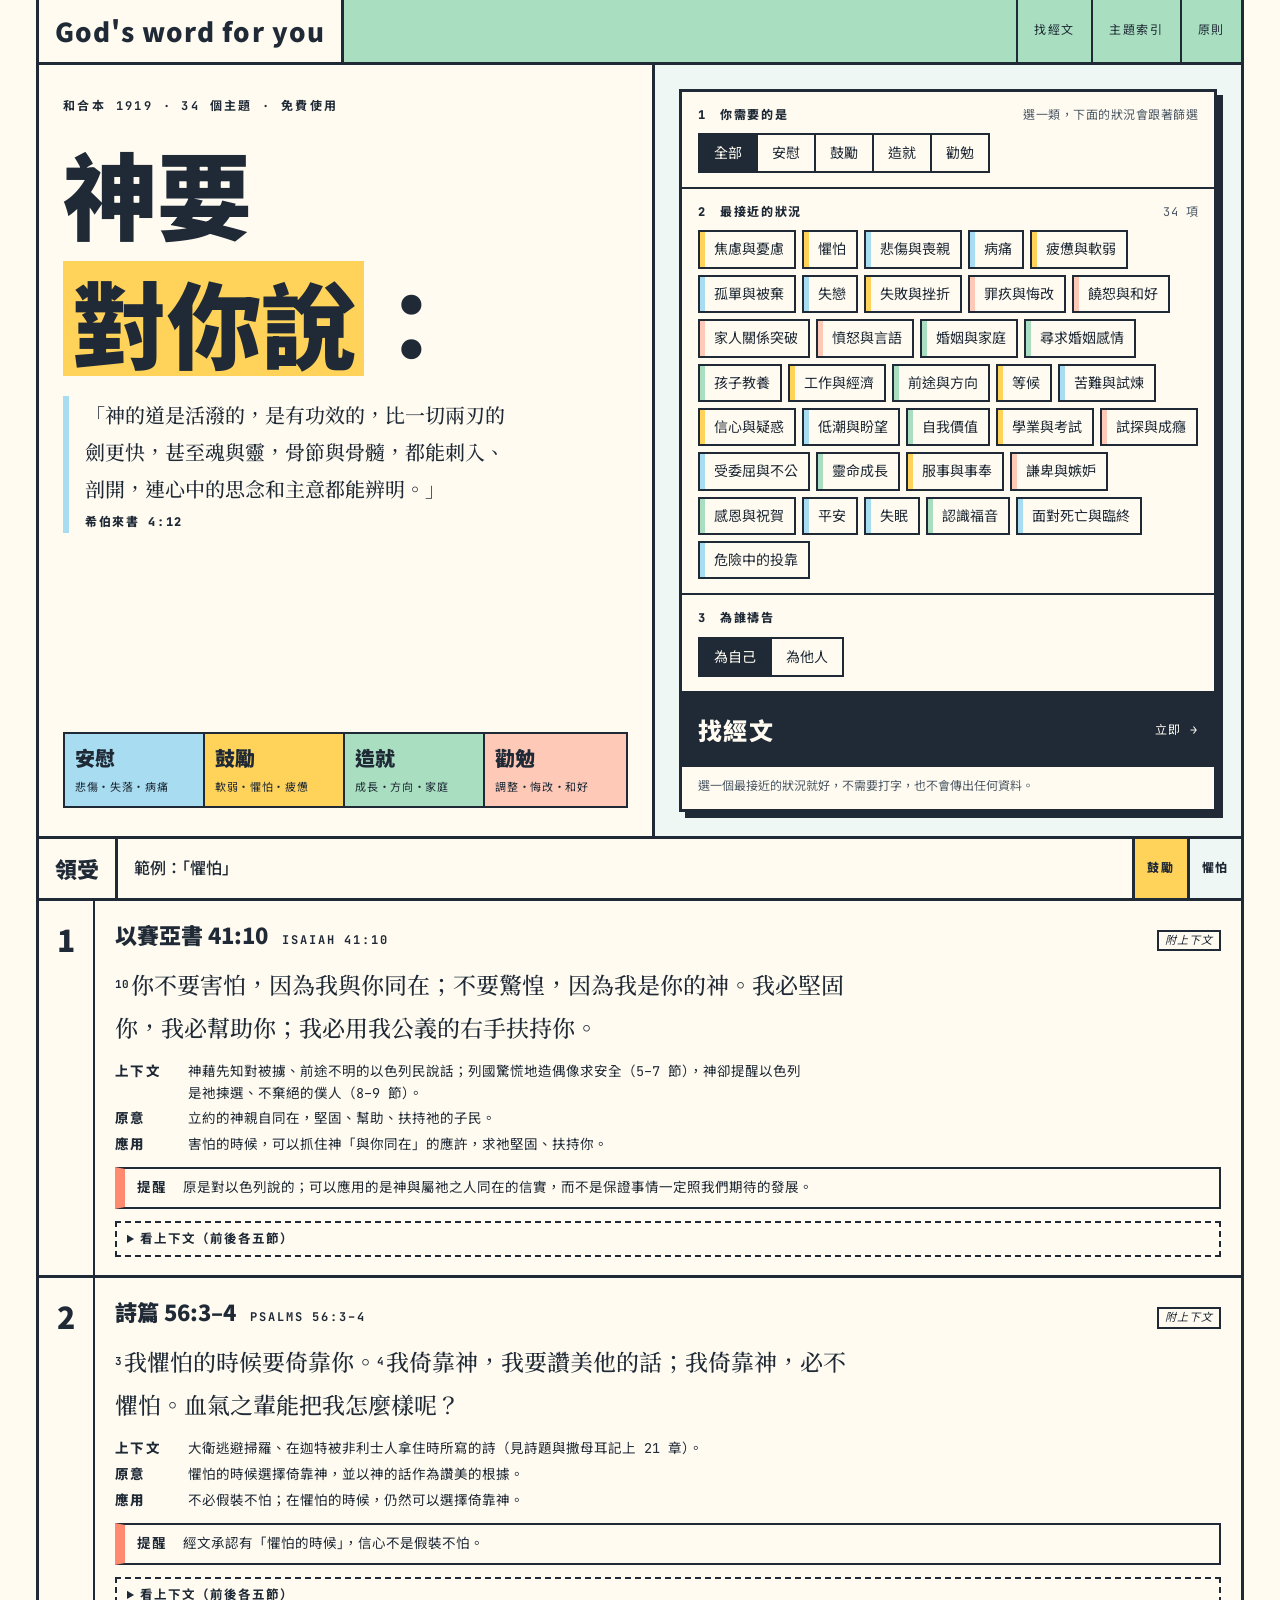
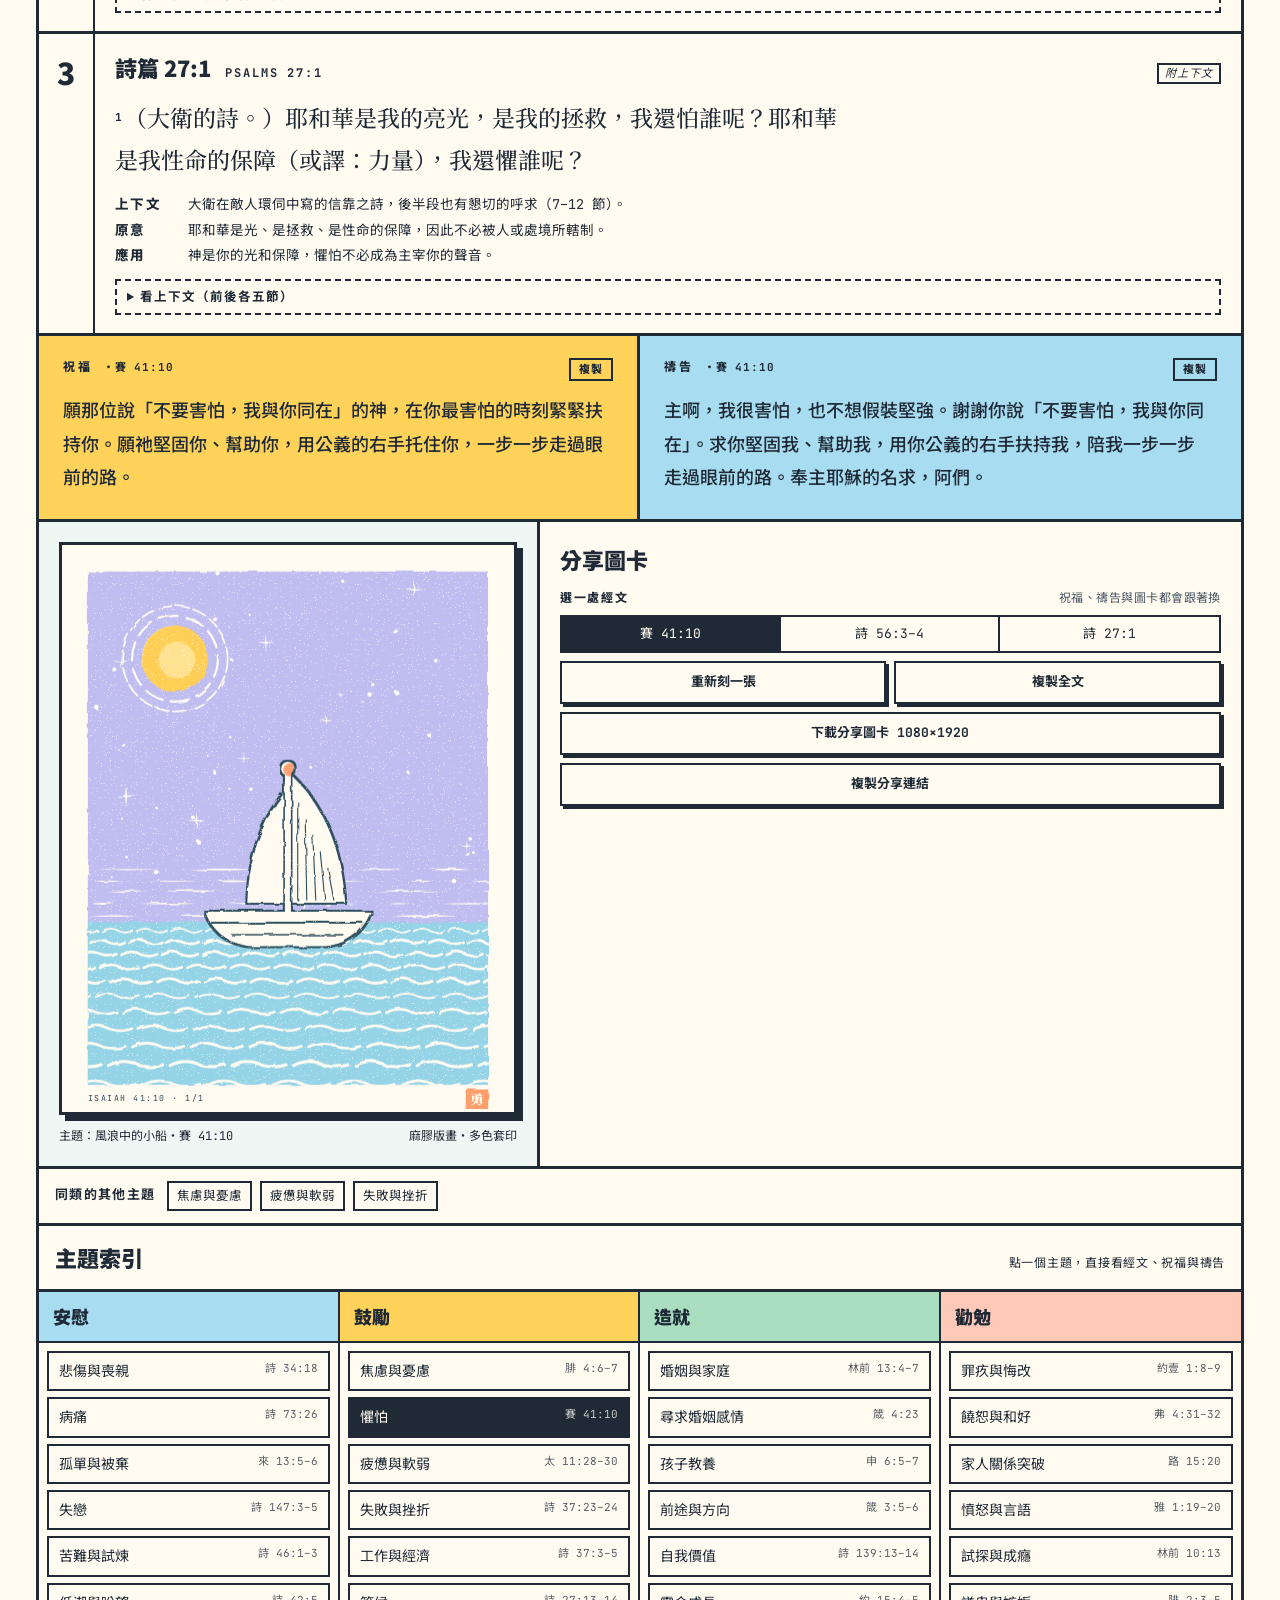
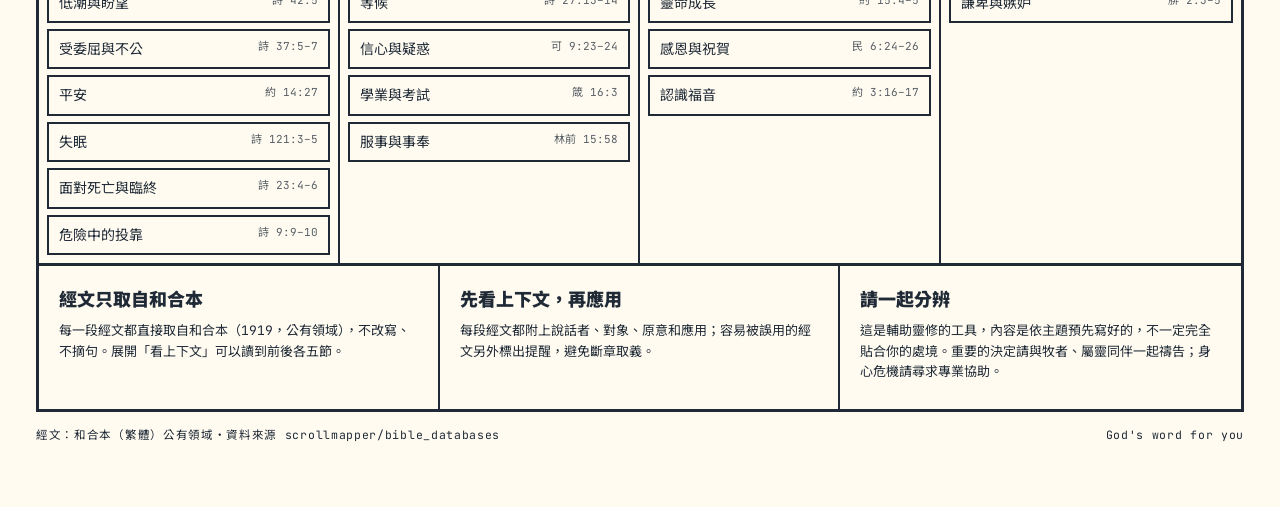
==== commit 0dcb7912: "Make share card 1080×1920 with a single-column layout Stack title, print, reference, scripture, bles" ====
--- a/index.html
+++ b/index.html
@@ -344,7 +344,7 @@
           <div class="card-pick"><span class="label" id="cardLabel">選一處經文 <span>祝福、禱告與圖卡都會跟著換</span></span><div class="seg" id="cardPick" role="radiogroup" aria-labelledby="cardLabel"></div></div>
           <button class="btn" id="reroll" type="button">重新刻一張</button>
           <button class="btn" id="copyAll" type="button">複製全文</button>
-          <button class="btn wide" id="download" type="button">下載分享圖卡 1080×1350</button>
+          <button class="btn wide" id="download" type="button">下載分享圖卡 1080×1920</button>
           <button class="btn wide" id="shareLink" type="button" hidden>複製分享連結</button>
         </div>
       </div>
@@ -1042,11 +1042,15 @@
   name: $("#name").value.trim(),
 });
 
+// GoatCounter event; a blocked or missing counter never breaks the page
+const track = (path, title) => { try { window.goatcounter?.count({ path, title, event: true }); } catch {} };
+
 function showTopic(key) {
   const t = BY_KEY[key]; if (!t) return;
   pick(key);
   say("");
   render(build(t, formState()), { fresh: true, related: relatedOf(t) });
+  track(`topic-${t.key}`, t.name);
   scrollToResult();
 }
 
@@ -1091,50 +1095,50 @@
 async function makeCard(res) {
   await document.fonts.load('500 40px "Noto Serif TC"').catch(() => {});
   await document.fonts.load('900 40px "Noto Sans TC"').catch(() => {});
-  const c = document.createElement("canvas"); c.width = 1080; c.height = 1350;
+  // 9:16 — the size phones show full screen (Stories, LINE, photo viewer)
+  const CW = 1080, CH = 1920;
+  const c = document.createElement("canvas"); c.width = CW; c.height = CH;
   const x = c.getContext("2d");
   const INK = "#1F2A36";
-  x.fillStyle = "#FFFBF1"; x.fillRect(0, 0, 1080, 1350);
-  x.lineWidth = 8; x.strokeStyle = INK; x.strokeRect(36, 36, 1008, 1278);
+  x.fillStyle = "#FFFBF1"; x.fillRect(0, 0, CW, CH);
+  x.lineWidth = 8; x.strokeStyle = INK; x.strokeRect(36, 36, CW - 72, CH - 72);
   const p0 = res.passages[res.cardIdx || 0];
-  const img = await svgToImage(renderLinocut({ motif: res.motif, seed: res.seed, seal: res.seal, caption: p0.label.en, uid: "card" }));
-  x.drawImage(img, 60, 60, 380, 475);
-  x.fillStyle = "#A9DFC0"; x.fillRect(470, 60, 550, 74);
-  x.fillStyle = INK; x.font = '900 36px "Noto Sans TC", sans-serif'; x.fillText("God's word for you", 494, 110);
-  x.fillStyle = "#FFD25A"; x.fillRect(470, 158, 550, 66);
-  x.fillStyle = INK; x.font = '900 34px "Noto Sans TC", sans-serif'; x.fillText(p0.label.zh, 490, 204);
-  // Scripture starts beside the print and, if long, continues full width beneath it; the blessing and
-  // prayer take what is left. Try the largest scripture size first and step down until the blessing and
-  // prayer can stay at a readable size (or the scripture reaches its floor).
+  // Everything stacks in one column: title, print, reference, scripture, blessing, prayer. Try the largest
+  // print and scripture first and step down until the blessing and prayer stay at a readable size.
   const SERIF = (n) => `500 ${n}px "Noto Serif TC", serif`, SANS = (n) => `500 ${n}px "Noto Sans TC", sans-serif`;
   const verse = p0.verses.map((v) => v.text).join("");
-  const LABEL = 50, GAP = 32, BOTTOM = 1262, COL_TOP = 246, COL_BOTTOM = 540;
+  const L = 60, TW = 960, LABEL = 50, GAP = 32, BOTTOM = CH - 92;
   let plan;
-  for (let vs = 34; vs >= 24; vs--) {
-    x.font = SERIF(vs);
-    const lh = Math.round(vs * 1.62), fit = Math.max(1, Math.floor((COL_BOTTOM - COL_TOP) / lh));
-    const col = wrapText(x, verse, 538), side = col.slice(0, fit);
-    const below = col.length > fit ? wrapText(x, col.slice(fit).join(""), 960) : [];
-    const end = below.length ? Math.max(COL_TOP + fit * lh, 548) + below.length * lh : COL_TOP + side.length * lh;
-    const rule = Math.max(565, end + 22);
-    const bf = fitBlocks(x, [res.blessing, res.prayer], { font: SANS, maxW: 960, maxH: BOTTOM - (rule + 28), max: 38, min: 22, extra: LABEL * 2 + GAP });
-    plan = { vs, lh, side, below, rule, bf };
-    if (bf.size >= 28) break;
-  }
-  const { vs, lh, side, below, rule, bf } = plan;
+  search: for (const pw of [640, 576, 512]) {
+    const ph = pw * 5 / 4, refTop = 158 + ph + 24, verseTop = refTop + 66 + 24;
+    for (let vs = 40; vs >= 30; vs--) {
+      x.font = SERIF(vs);
+      const lh = Math.round(vs * 1.62), lines = wrapText(x, verse, TW);
+      const rule = verseTop + lines.length * lh + 22;
+      const bf = fitBlocks(x, [res.blessing, res.prayer], { font: SANS, maxW: TW, maxH: BOTTOM - (rule + 34), max: 40, min: 24, extra: LABEL * 2 + GAP });
+      plan = { pw, ph, refTop, verseTop, vs, lh, lines, rule, bf };
+      if (bf.size >= 30) break search;
+    }
+  }
+  const { pw, ph, refTop, verseTop, vs, lh, lines, rule, bf } = plan;
+  x.fillStyle = "#A9DFC0"; x.fillRect(L, 60, TW, 74);
+  x.fillStyle = INK; x.font = '900 38px "Noto Sans TC", sans-serif'; x.fillText("God's word for you", L + 24, 111);
+  const img = await svgToImage(renderLinocut({ motif: res.motif, seed: res.seed, seal: res.seal, caption: p0.label.en, width: pw * 2, uid: "card" }));
+  x.drawImage(img, (CW - pw) / 2, 158, pw, ph);
+  x.fillStyle = "#FFD25A"; x.fillRect(L, refTop, TW, 66);
+  x.fillStyle = INK; x.font = '900 36px "Noto Sans TC", sans-serif'; x.fillText(p0.label.zh, L + 20, refTop + 47);
   x.font = SERIF(vs);
-  let y = COL_TOP + vs; for (const l of side) { x.fillText(l, 476, y); y += lh; }
-  if (below.length) { y = Math.max(y - vs, 548) + vs; for (const l of below) { x.fillText(l, 60, y); y += lh; } }
-  x.fillRect(60, rule, 960, 6);
-  y = rule + 28;
-  [["BLESSING  祝福", bf.wrapped[0]], ["PRAYER  禱告", bf.wrapped[1]]].forEach(([label, lines], i) => {
+  let y = verseTop + vs; for (const l of lines) { x.fillText(l, L, y); y += lh; }
+  x.fillRect(L, rule, TW, 6);
+  y = rule + 34;
+  [["BLESSING  祝福", bf.wrapped[0]], ["PRAYER  禱告", bf.wrapped[1]]].forEach(([label, ls], i) => {
     if (i) y += GAP;
-    x.font = '800 20px "JetBrains Mono", monospace'; x.fillText(label, 60, y + 26); y += LABEL;
+    x.font = '800 22px "JetBrains Mono", monospace'; x.fillText(label, L, y + 26); y += LABEL;
     x.font = SANS(bf.size);
-    for (const l of lines) { x.fillText(l, 60, y + bf.size); y += bf.lh; }
+    for (const l of ls) { x.fillText(l, L, y + bf.size); y += bf.lh; }
   });
-  x.font = '700 16px "JetBrains Mono", monospace'; x.fillStyle = "#4D5A66";
-  x.fillText("經文：和合本（公有領域）", 60, 1290);
+  x.font = '700 18px "JetBrains Mono", monospace'; x.fillStyle = "#4D5A66";
+  x.fillText("經文：和合本（公有領域）", L, CH - 58);
   return new Promise((r) => c.toBlob(r, "image/png"));
 }
 
@@ -1198,7 +1202,7 @@
 });
 $("#copyAll").addEventListener("click", (e) => current && copy(fullText(current), e.currentTarget));
 document.querySelectorAll("[data-copy]").forEach((b) => b.addEventListener("click", () => current && copy(current[b.dataset.copy], b)));
-if (!inArtifact) { $("#shareLink").hidden = false; $("#shareLink").addEventListener("click", (e) => current && copy(shareURL(current), e.currentTarget)); }
+if (!inArtifact) { $("#shareLink").hidden = false; $("#shareLink").addEventListener("click", (e) => { if (!current) return; copy(shareURL(current), e.currentTarget); track("share-link", "複製分享連結"); }); }
 
 /* iPhone / iPad: a plain download lands in the Files app, so hand the image to the share sheet,
    whose 「儲存影像」 saves it to Photos. Elsewhere, download the file. */
@@ -1213,7 +1217,7 @@
   return c.job;
 }
 const canShareImage = (file) => IOS && !inArtifact && navigator.canShare?.({ files: [file] });
-const DL_LABEL = IOS ? "存到相簿・分享圖卡 1080×1350" : "下載分享圖卡 1080×1350";
+const DL_LABEL = IOS ? "存到相簿・分享圖卡 1080×1920" : "下載分享圖卡 1080×1920";
 $("#download").textContent = DL_LABEL;
 $("#download").addEventListener("click", async (e) => {
   const btn = e.currentTarget;
@@ -1226,7 +1230,7 @@
     const filename = cardName(current);
     const file = new File([blob], filename, { type: "image/png" });
     if (canShareImage(file)) {
-      try { await navigator.share({ files: [file] }); return done("在選單裡點「儲存影像」"); }
+      try { await navigator.share({ files: [file] }); track("download", "下載分享圖卡"); return done("在選單裡點「儲存影像」"); }
       catch (err) {
         if (err.name === "AbortError") return done(DL_LABEL);
         // the tap expired while the card was being drawn: the card is ready now, a second tap opens the sheet
@@ -1237,6 +1241,7 @@
     const downloads = inArtifact ? await use("downloads").catch(() => null) : null;
     if (downloads) await downloads.save({ filename, data: blob });
     else { const a = document.createElement("a"); a.href = URL.createObjectURL(blob); a.download = filename; document.body.append(a); a.click(); a.remove(); setTimeout(() => URL.revokeObjectURL(a.href), 3000); }
+    track("download", "下載分享圖卡");
     done("已下載");
   } catch { done("未能下載"); }
 });
@@ -1258,5 +1263,7 @@
 })();
 </script>
 
+<script data-goatcounter="https://danile730.goatcounter.com/count"
+        async src="//gc.zgo.at/count.js"></script>
 </body>
 </html>
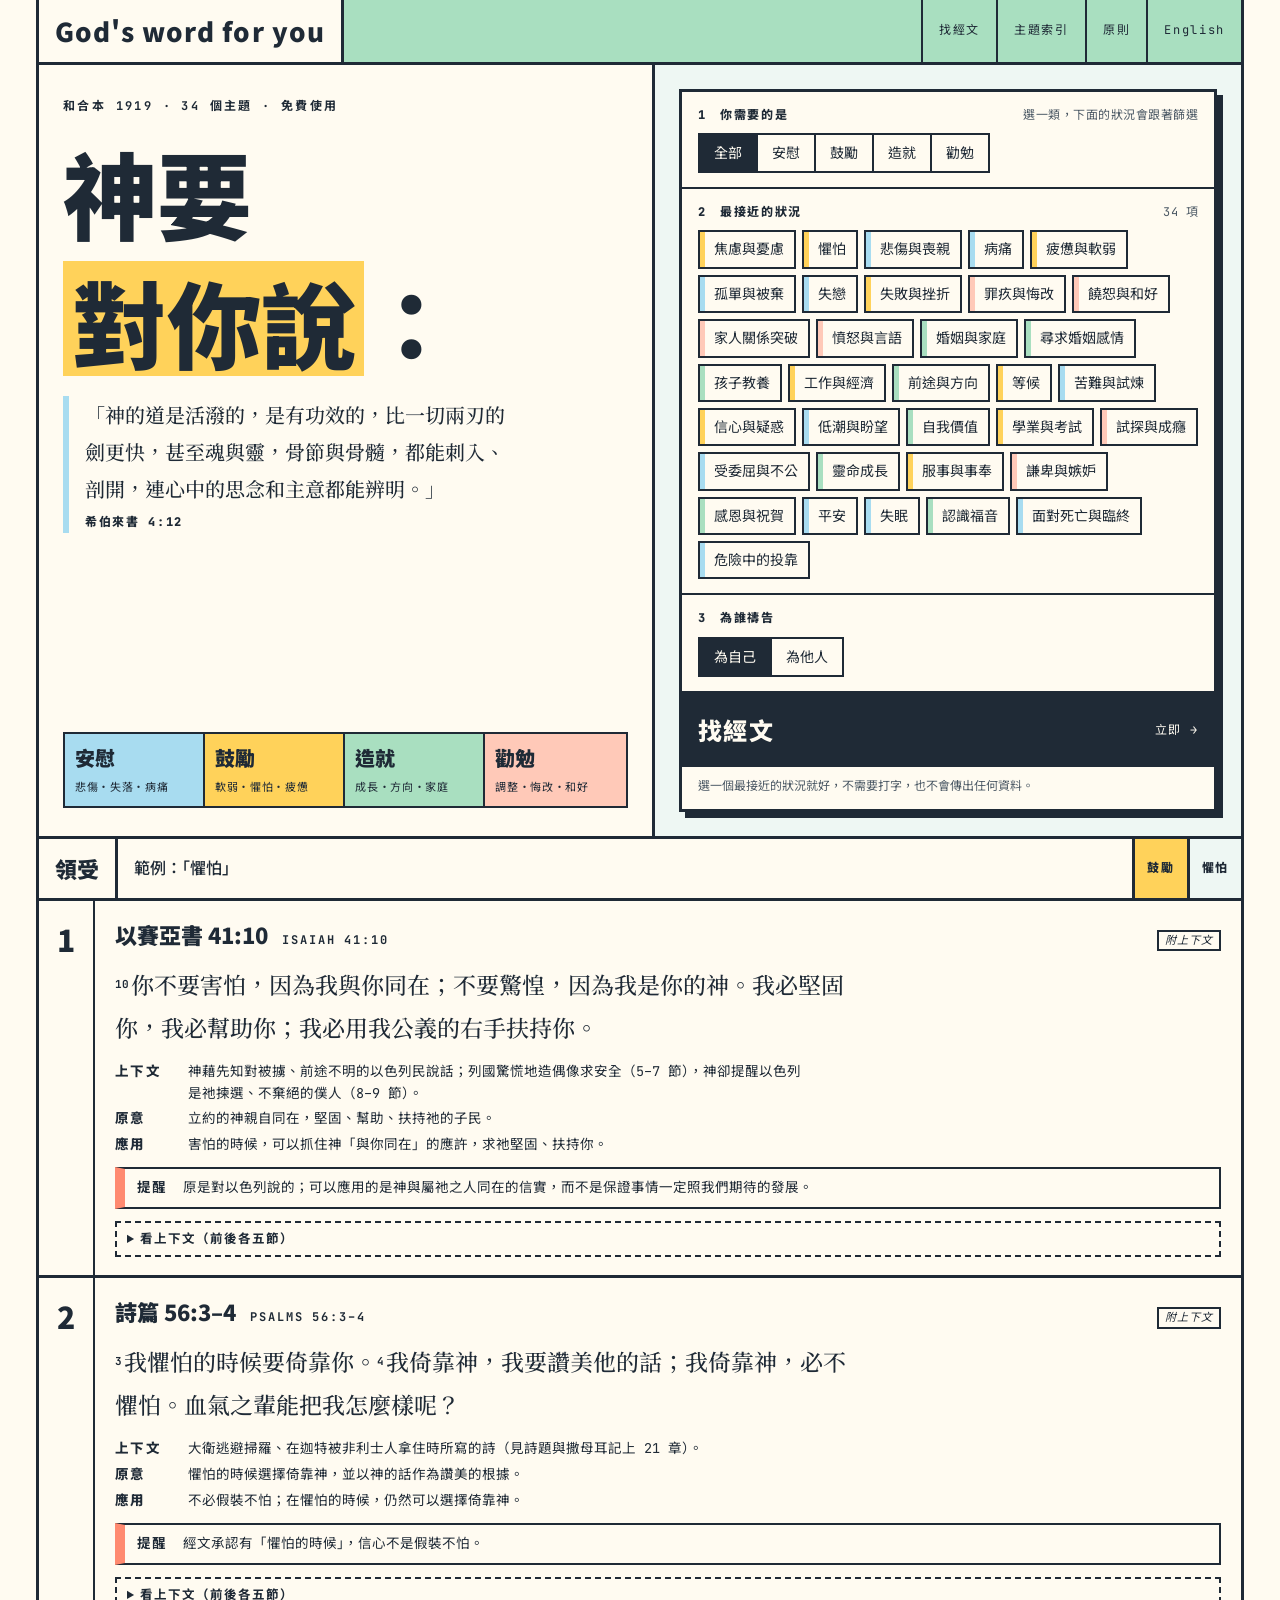
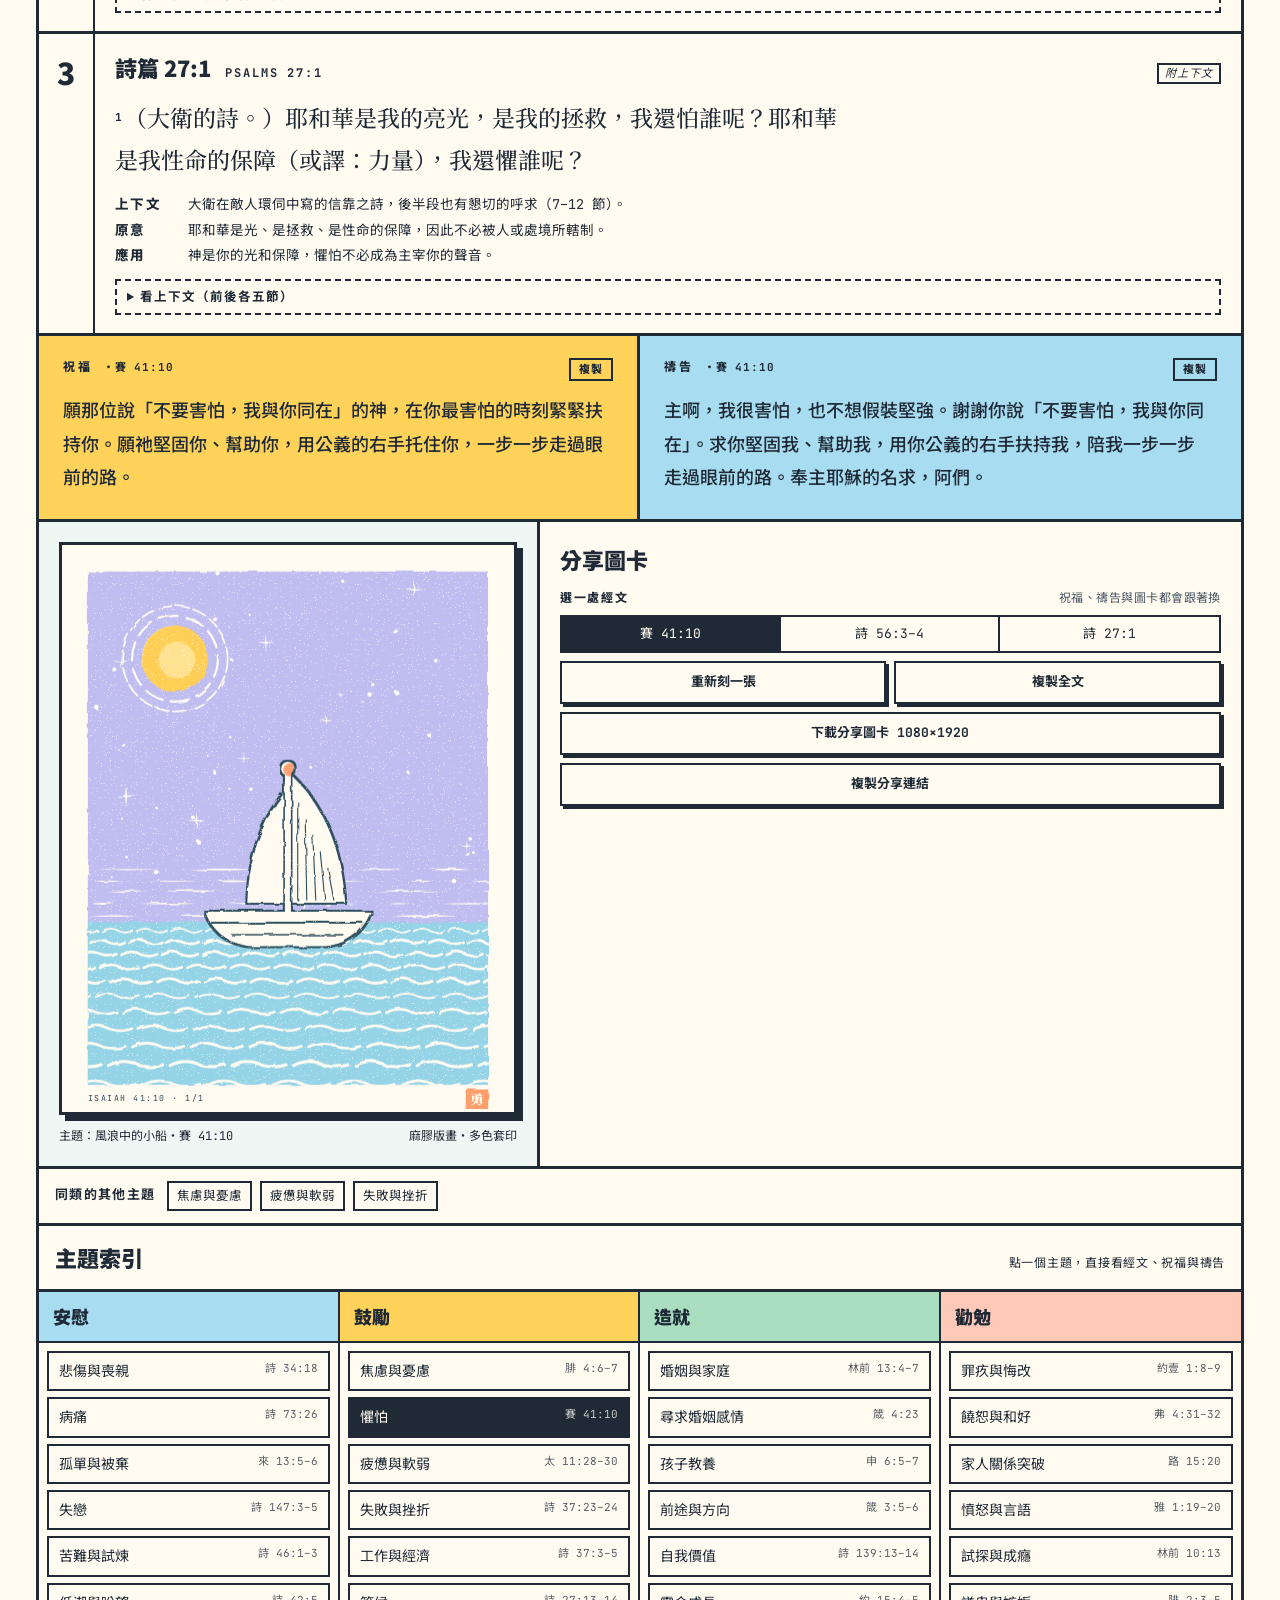
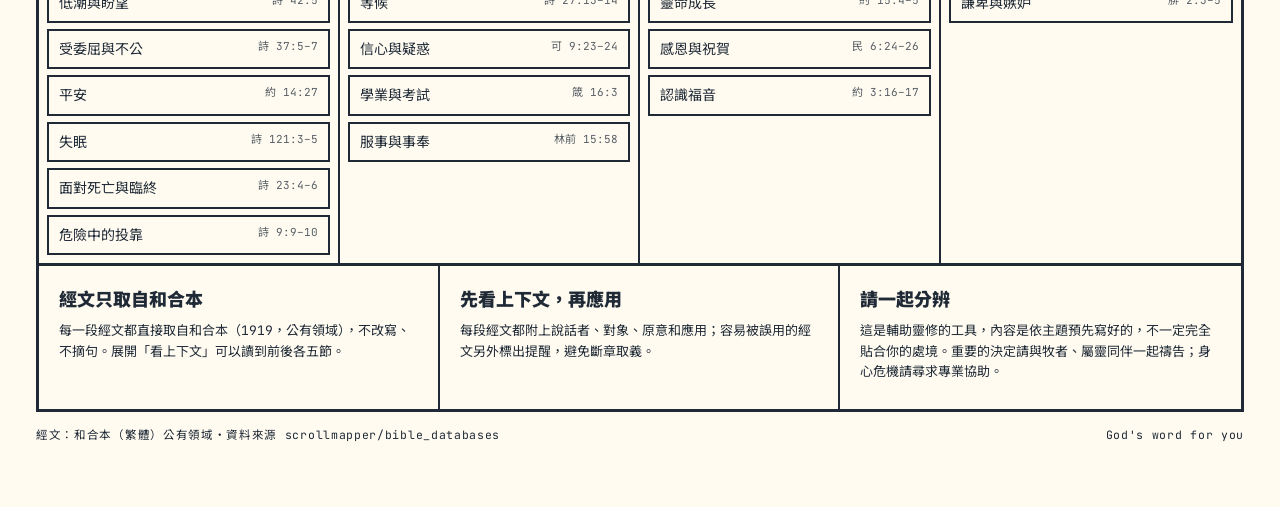
==== commit 773d48e6: "Add English edition at /en/ with language switch English content (topics, blessings, prayers, passag" ====
--- a/index.html
+++ b/index.html
@@ -3,6 +3,8 @@
 <head>
 <meta charset="utf-8">
 <meta name="viewport" content="width=device-width,initial-scale=1,viewport-fit=cover">
+<link rel="alternate" hreflang="zh-Hant-TW" href="https://ystudiotwo-create.github.io/gods-word-for-you/">
+<link rel="alternate" hreflang="en" href="https://ystudiotwo-create.github.io/gods-word-for-you/en/">
 <title>God's word for you</title>
 <meta name="description" content="選擇你或朋友的處境，從和合本找到合適的經文，附上下文說明、祝福、禱告與版畫插畫。">
 <link rel="preconnect" href="https://fonts.googleapis.com">
@@ -208,6 +210,7 @@
   .res-head .tag.demo { grid-area: 1 / 4; }
   .res-head .q { grid-area: 2 / 1 / 3 / -1; border-top: 2px solid var(--ink); }
 }
+
 
 /* ---- static edition ---- */
 .related { border: var(--rule) solid var(--ink); border-top: 0; padding: 12px 16px; display: flex; flex-wrap: wrap; gap: 8px; align-items: center; background: var(--paper); font-size: 13px; }
@@ -271,6 +274,7 @@
       <a href="#find">找經文</a>
       <a href="#topics">主題索引</a>
       <a href="#about">原則</a>
+      <a href="en/" lang="en" hreflang="en" id="langSwitch">English</a>
     </nav>
   </header>
 
@@ -344,7 +348,7 @@
           <div class="card-pick"><span class="label" id="cardLabel">選一處經文 <span>祝福、禱告與圖卡都會跟著換</span></span><div class="seg" id="cardPick" role="radiogroup" aria-labelledby="cardLabel"></div></div>
           <button class="btn" id="reroll" type="button">重新刻一張</button>
           <button class="btn" id="copyAll" type="button">複製全文</button>
-          <button class="btn wide" id="download" type="button">下載分享圖卡 1080×1920</button>
+          <button class="btn wide" id="download" type="button"></button>
           <button class="btn wide" id="shareLink" type="button" hidden>複製分享連結</button>
         </div>
       </div>
@@ -944,8 +948,10 @@
 }
 
 const DATA = {"topics":[{"key":"anxiety","name":"焦慮與憂慮","cat":"encourage","motif":"lily","seal":"安","keywords":["焦慮","擔心","憂慮","緊張","壓力","煩惱","不安","恐慌","胡思亂想","放不下","心很亂","操心"],"passages":[["Phil 4:6-7","可以把現在掛心的事一件一件說給神聽，求祂的平安守住心思意念。"],["Matt 6:31-34","天父知道你的需要；今天只需要面對今天的難處。"],["1Pet 5:6-7","把壓在心上的重量卸給神，因為祂真的顧念你。"]],"blessings":[{"self":"願你把心裡的掛慮一件一件帶著感謝告訴神。願神所賜、出人意外的平安，在基督耶穌裡保守你的心懷意念；即使事情還沒有改變，你的心也能安穩。","other":"願{name}把心裡的掛慮一件一件帶著感謝告訴神。願神所賜、出人意外的平安，在基督耶穌裡保守{name}的心懷意念；即使事情還沒有改變，{name}的心也能安穩。"},{"self":"願知道你一切需要的天父，接住你為明天的擔心。願你先求祂的國和祂的義，把明天交在祂手中，今天只需要面對今天的難處。","other":"願知道{name}一切需要的天父，接住{name}為明天的擔心。願{name}先求祂的國和祂的義，把明天交在祂手中，今天只需要面對今天的難處。"},{"self":"願顧念你的神，接住你卸下的每一份憂慮。願你在祂大能的手下安心放手，不必獨自扛著所有的重量，因為祂真的顧念你。","other":"願顧念{name}的神，接住每一份卸下的憂慮。願{name}在祂大能的手下安心放手，不必獨自扛著所有的重量，因為祂真的顧念{name}。"}],"prayers":[{"self":"天父，我心裡有好多放不下的事。謝謝你邀請我凡事禱告，帶著感謝把需要告訴你。我現在把這些掛慮一件一件交給你，求你用出人意外的平安，保守我的心懷意念。奉主耶穌的名求，阿們。","other":"天父，我把{name}帶到你面前。你知道{name}心裡的緊張和掛慮。求你幫助{name}把需要一件一件告訴你，也用出人意外的平安保守{name}的心懷意念。奉主耶穌的名求，阿們。"},{"self":"天父，我常常為明天擔心，想著還不知道的事。謝謝你知道我一切的需要。求你幫助我先求你的國和你的義，把明天交給你，今天只專心面對今天的難處。奉主耶穌的名求，阿們。","other":"天父，我為{name}禱告。你知道{name}一切的需要，也看見那些為明天的擔心。求你幫助{name}先求你的國和你的義，把明天交在你手中。奉主耶穌的名求，阿們。"},{"self":"主啊，我扛著太多重量，快要撐不住了。謝謝你說我可以把一切憂慮卸給你，因為你顧念我。我願意在你大能的手下放手，求你接住這些重擔，賜我今天需要的力量。奉主耶穌的名求，阿們。","other":"主啊，我為{name}禱告。謝謝你顧念{name}，邀請人把一切憂慮卸給你。求你幫助{name}在你大能的手下放手，也讓{name}知道自己並不孤單。奉主耶穌的名求，阿們。"}]},{"key":"fear","name":"懼怕","cat":"encourage","motif":"boat","seal":"勇","keywords":["害怕","恐懼","懼怕","驚嚇","惶恐","不敢","手術","開刀","檢查報告","怕"],"passages":[["Isa 41:10","害怕的時候，可以抓住神「與你同在」的應許，求祂堅固、扶持你。"],["Ps 56:3-4","不必假裝不怕；在懼怕的時候，仍然可以選擇倚靠神。"],["Ps 27:1","神是你的光和保障，懼怕不必成為主宰你的聲音。"]],"blessings":[{"self":"願那位說「不要害怕，我與你同在」的神，在你最害怕的時刻緊緊扶持你。願祂堅固你、幫助你，用公義的右手托住你，一步一步走過眼前的路。","other":"願那位說「不要害怕，我與你同在」的神，在{name}最害怕的時刻緊緊扶持。願祂堅固{name}、幫助{name}，用公義的右手托住，一步一步走過眼前的路。"},{"self":"願你在懼怕的時候，仍能選擇倚靠神。願你不必假裝不怕，卻能抓住祂的話、為祂的話讚美，心裡漸漸安穩下來。","other":"願{name}在懼怕的時候，仍能選擇倚靠神。願{name}不必假裝不怕，卻能抓住祂的話、為祂的話讚美，心裡漸漸安穩下來。"},{"self":"願耶和華作你的亮光、你的拯救、你性命的保障。願祂的光照進你害怕的地方，使懼怕不再成為主宰你的聲音。","other":"願耶和華作{name}的亮光、拯救和性命的保障。願祂的光照進{name}害怕的地方，使懼怕不再成為主宰的聲音。"}],"prayers":[{"self":"主啊，我很害怕，也不想假裝堅強。謝謝你說「不要害怕，我與你同在」。求你堅固我、幫助我，用你公義的右手扶持我，陪我一步一步走過眼前的路。奉主耶穌的名求，阿們。","other":"主啊，我為{name}禱告。你知道{name}心裡的害怕。求你照著你的應許與{name}同在，堅固、幫助，用你公義的右手扶持{name}，賜下勇氣與平安。奉主耶穌的名求，阿們。"},{"self":"神啊，我懼怕的時候要倚靠你。我不必假裝不怕，但我選擇抓住你的話。求你使我的心安穩下來，讓我在害怕中仍能讚美你的話，經歷倚靠你的人必不懼怕。奉主耶穌的名求，阿們。","other":"神啊，我為{name}禱告。在{name}懼怕的時候，求你幫助{name}選擇倚靠你，抓住你的話。求你使{name}的心安穩下來，在害怕中仍能讚美你。奉主耶穌的名求，阿們。"},{"self":"耶和華啊，你是我的亮光、我的拯救、我性命的保障。我心裡的懼怕很大聲，求你的聲音更大。求你照亮我害怕的地方，讓我在你裡面重新得著勇氣。奉主耶穌的名求，阿們。","other":"耶和華啊，求你作{name}的亮光、拯救和性命的保障。求你照亮{name}害怕的地方，使懼怕不再轄制，也讓{name}在你裡面重新得著勇氣。奉主耶穌的名求，阿們。"}]},{"key":"grief","name":"悲傷與喪親","cat":"comfort","motif":"dove","seal":"慰","keywords":["*過世","*離世","*去世","走了","死了","喪","失去","*告別式","*喪禮","悲傷","想念","思念","*流產","離開我們","安息"],"passages":[["Ps 34:18","神沒有遠離正在傷心的你，祂就在你身邊。"],["1Thess 4:13-14","可以哭，可以想念；在主裡，我們的悲傷仍帶著盼望。"],["Rev 21:3-4","有一天，神要親自擦去一切的眼淚。"]],"blessings":[{"self":"願靠近傷心人的神，此刻就在你身邊。你可以哭，可以想念，不必急著堅強。願祂親自擁抱你破碎的心，在每個想念的時刻安慰你。","other":"願靠近傷心人的神，此刻就在{name}身邊。願{name}可以安心地哭、安心地想念，不必急著堅強。願祂親自擁抱{name}破碎的心，在每個想念的時刻賜下安慰。"},{"self":"願你可以好好地悲傷、好好地想念，卻不像那些沒有指望的人。願死而復活的主耶穌，在你的眼淚中親自成為你的盼望。","other":"願{name}可以好好地悲傷、好好地想念，卻不像那些沒有指望的人。願死而復活的主耶穌，在{name}的眼淚中親自成為{name}的盼望。"},{"self":"願那位要與人同住的神，此刻陪你走過哀傷。願你知道有一天，祂要親自擦去一切的眼淚，不再有死亡，也不再有悲哀、哭號、疼痛。","other":"願那位要與人同住的神，此刻陪{name}走過哀傷。願{name}知道有一天，祂要親自擦去一切的眼淚，不再有死亡，也不再有悲哀、哭號、疼痛。"}],"prayers":[{"self":"天父，我的心好痛，好想念那位離開的人。謝謝你靠近傷心的人，也允許我在你面前流淚。求你安慰我，陪我走過每一個想念的日子，也賜我力量面對接下來的生活。奉主耶穌的名求，阿們。","other":"天父，我把正在悲傷中的{name}帶到你面前。謝謝你靠近傷心的人。求你此刻就靠近{name}，安慰那破碎的心，陪伴{name}走過每一個想念的日子。奉主耶穌的名求，阿們。"},{"self":"主耶穌，我好難過，也好想念。謝謝你允許我悲傷，又讓我的悲傷不是沒有指望的。你曾死而復活，求你在我的眼淚裡成為我的盼望，陪我一天一天走下去。奉主耶穌的名求，阿們。","other":"主耶穌，我為正在悲傷中的{name}禱告。求你陪伴{name}好好地悲傷、好好地想念，也讓{name}在眼淚中看見你死而復活所帶來的盼望。奉主耶穌的名求，阿們。"},{"self":"天父，失去的痛還在，眼淚也還在。謝謝你應許有一天要與人同住，親自擦去一切的眼淚。在那日來到之前，求你陪我走過每一個想念的時刻。奉主耶穌的名求，阿們。","other":"天父，我把{name}帶到你面前。謝謝你應許要親自擦去一切的眼淚。在那日來到之前，求你陪伴{name}走過每一個想念的時刻，也使用我陪伴{name}。奉主耶穌的名求，阿們。"}]},{"key":"illness","name":"病痛","cat":"comfort","motif":"hands","seal":"恩","keywords":["生病","病","住院","癌","腫瘤","化療","放療","開刀","疼痛","身體","醫院","診斷","確診","復健","慢性病","病房","治療"],"passages":[["Ps 73:26","身體衰弱的時候，神仍是你心裡的力量。"],["2Cor 4:16-18","外在的身體雖然軟弱，神仍在你裡面一天一天更新你。"],["2Cor 12:9-10","不論病情如何，神的恩典在每一天都夠你用。"]],"blessings":[{"self":"願神在你身體軟弱、心力衰殘的日子，作你心裡的力量。願你在病痛中仍經歷祂是你永遠的福分，也願祂看顧照顧你的醫療團隊。","other":"願神在{name}身體軟弱、心力衰殘的日子，作心裡的力量。願{name}在病痛中仍經歷祂是永遠的福分，也願祂看顧照顧{name}的醫療團隊。"},{"self":"願神在你外體軟弱的日子，使你的內心一天新似一天。願你不只看見眼前的苦楚，也能定睛在那看不見、卻是永遠的盼望上。","other":"願神在{name}外體軟弱的日子，使{name}的內心一天新似一天。願{name}不只看見眼前的苦楚，也能定睛在那看不見、卻是永遠的盼望上。"},{"self":"願主的恩典在每一天都夠你用。願祂的能力在你的軟弱上顯得完全，使你在無力的時候，仍被基督的能力覆庇。","other":"願主的恩典在每一天都夠{name}用。願祂的能力在{name}的軟弱上顯得完全，使{name}在無力的時候，仍被基督的能力覆庇。"}],"prayers":[{"self":"主啊，我的身體很不舒服，心裡也很疲憊。我的肉體和心腸衰殘，但求你作我心裡的力量。求你醫治我，賜醫生和護理人員智慧，讓我在病痛中仍經歷你是我的福分。奉主耶穌的名求，阿們。","other":"主啊，我為生病的{name}禱告。求你醫治{name}的身體，減輕疼痛，賜醫療團隊智慧。在身體衰弱的時候，求你作{name}心裡的力量，也賜家人體力與平安。奉主耶穌的名求，阿們。"},{"self":"主啊，我的身體一天比一天軟弱，有時候真的會喪膽。求你使我的內心一天新似一天，讓我不只看見眼前的苦楚，也定睛在你應許的、永遠的盼望上。奉主耶穌的名求，阿們。","other":"主啊，我為{name}禱告。在外體軟弱的日子，求你使{name}的內心一天新似一天，不至喪膽，也讓{name}在苦楚中仍能定睛在永遠的盼望上。奉主耶穌的名求，阿們。"},{"self":"主啊，我覺得自己好軟弱，什麼都做不到。謝謝你說「我的恩典夠你用的」。求你的能力在我的軟弱上顯得完全，讓我每一天都經歷你的恩典真的夠用。奉主耶穌的名求，阿們。","other":"主啊，我為生病的{name}禱告。謝謝你的恩典夠人用。求你的能力在{name}的軟弱上顯得完全，不論病程怎麼走，每一天都讓{name}經歷你的恩典。奉主耶穌的名求，阿們。"}]},{"key":"weary","name":"疲憊與軟弱","cat":"encourage","motif":"sheep","seal":"息","keywords":["累","好累","疲憊","疲倦","撐不下去","無力","軟弱","耗盡","倦怠","燃燒","沒力氣","喘不過氣","身心俱疲"],"passages":[["Matt 11:28-30","耶穌邀請勞苦擔重擔的你，到祂那裡得安息。"],["Isa 40:28-31","神不疲乏，祂賜力量給軟弱的人。"],["Ps 23:1-3","好牧人會領你到可安歇的水邊，使你的靈魂甦醒。"]],"blessings":[{"self":"願邀請勞苦擔重擔的人來得安息的主，卸下你肩上過重的擔子。願你學祂柔和謙卑的樣式，負祂容易的軛，心裡真正得享安息。","other":"願邀請勞苦擔重擔的人來得安息的主，卸下{name}肩上過重的擔子。願{name}學祂柔和謙卑的樣式，負祂容易的軛，心裡真正得享安息。"},{"self":"願那位不疲乏、不困倦的神，把新的力量賜給軟弱的你。願你等候祂的時候重新得力，如鷹展翅上騰，奔跑卻不困倦，行走卻不疲乏。","other":"願那位不疲乏、不困倦的神，把新的力量賜給軟弱的{name}。願{name}等候祂的時候重新得力，如鷹展翅上騰，奔跑卻不困倦，行走卻不疲乏。"},{"self":"願耶和華作你的牧者，使你在疲憊中不致缺乏。願祂領你躺臥在青草地上、到可安歇的水邊，使你的靈魂甦醒過來。","other":"願耶和華作{name}的牧者，使{name}在疲憊中不致缺乏。願祂領著躺臥在青草地上、到可安歇的水邊，使{name}的靈魂甦醒過來。"}],"prayers":[{"self":"主耶穌，我真的好累，擔子好重。謝謝你邀請勞苦擔重擔的人到你這裡來。我現在就來到你面前，求你使我得安息，教我學你柔和謙卑的樣式，負你容易的軛。奉主耶穌的名求，阿們。","other":"主耶穌，我為{name}禱告。你看見{name}的勞苦和重擔。求你吸引{name}到你面前得安息，卸下過重的擔子，學你柔和謙卑的樣式。奉主耶穌的名求，阿們。"},{"self":"永在的神，我已經沒有力氣了。謝謝你不疲乏、也不困倦，賜能力給軟弱的人。我願意等候你，求你使我重新得力，奔跑卻不困倦，行走卻不疲乏。奉主耶穌的名求，阿們。","other":"永在的神，我為疲憊的{name}禱告。謝謝你賜能力給軟弱的人。求你使等候你的{name}重新得力，奔跑卻不困倦，行走卻不疲乏。奉主耶穌的名求，阿們。"},{"self":"耶和華啊，你是我的牧者。我太累了，求你領我躺臥在青草地上，到可安歇的水邊。求你使我的靈魂甦醒，也為你的名引導我走下一步。奉主耶穌的名求，阿們。","other":"耶和華啊，求你作{name}的牧者。{name}太累了，求你領{name}到可安歇的水邊，使那疲乏的靈魂甦醒過來，也引導前面的路。奉主耶穌的名求，阿們。"}]},{"key":"lonely","name":"孤單與被棄","cat":"comfort","motif":"nest","seal":"伴","keywords":["孤單","寂寞","沒人","被拋棄","被遺棄","沒有朋友","一個人","被排擠","沒人懂","被忽略","分手","被甩","失戀"],"passages":[["Heb 13:5-6","神說「我總不撇下你，也不丟棄你」。"],["Ps 27:10","就算最親近的人離開了，神仍然收留你。"],["Isa 49:15-16","神沒有忘記你，你的名字刻在祂的掌上。"]],"blessings":[{"self":"願那位說「我總不撇下你，也不丟棄你」的主，在你孤單的時候讓你知道祂一直都在。願你能放膽地說：主是幫助我的，我必不懼怕。","other":"願那位說「我總不撇下你，也不丟棄你」的主，在{name}孤單的時候讓{name}知道祂一直都在。願{name}能放膽地說：主是幫助我的，我必不懼怕。"},{"self":"願你在覺得被離棄的時候，經歷耶和華親自收留你。就算最親近的人離開了，願祂的看顧成為你的家，也為你預備真誠的陪伴。","other":"願{name}在覺得被離棄的時候，經歷耶和華親自收留。就算最親近的人離開了，願祂的看顧成為{name}的家，也預備真誠的陪伴。"},{"self":"願你知道自己沒有被忘記：神把你銘刻在祂的掌上。願祂時時記念你，親自作你隨時的幫助，也為你預備真誠的陪伴。","other":"願{name}知道自己沒有被忘記：神把{name}銘刻在祂的掌上。願祂時時記念，親自作隨時的幫助，也為{name}預備真誠的陪伴。"}],"prayers":[{"self":"主啊，我覺得好孤單，好像沒有人真的懂我。謝謝你說「我總不撇下你，也不丟棄你」。求你讓我在孤單中經歷你的同在，能放膽地說：主是幫助我的。奉主耶穌的名求，阿們。","other":"主啊，我為覺得孤單的{name}禱告。謝謝你應許總不撇下、也不丟棄屬你的人。求你讓{name}經歷你的同在，也為{name}預備真誠的陪伴。奉主耶穌的名求，阿們。"},{"self":"耶和華啊，我覺得被最親近的人離棄了。謝謝你說，就算父母離棄，你也必收留我。求你親自收留我、醫治我的心，也為我預備可以信任的陪伴。奉主耶穌的名求，阿們。","other":"耶和華啊，我為{name}禱告。{name}覺得被離棄了，但你應許必收留。求你親自收留{name}、醫治那受傷的心，也預備可以信任的陪伴。奉主耶穌的名求，阿們。"},{"self":"神啊，有時候我覺得自己被所有人忘記了。謝謝你說你不忘記我，還把我銘刻在你的掌上。求你讓我真實地感受到被你記念，也幫助我向身邊的人敞開。奉主耶穌的名求，阿們。","other":"神啊，我為{name}禱告。謝謝你從不忘記屬你的人，把他們銘刻在你的掌上。求你讓{name}真實地感受到被你記念，也幫助{name}向身邊的人敞開。奉主耶穌的名求，阿們。"}]},{"key":"heartbreak","name":"失戀","cat":"comfort","motif":"rainbow","seal":"癒","keywords":["失戀","分手","被甩","前任","心碎","感情結束","放不下","被背叛","離開我"],"passages":[["Ps 147:3-5","心碎的傷是真實的；數點星宿、一一叫出名字的神，也看見你的每一滴眼淚。"],["Isa 54:10","人的愛可能離開，神的慈愛卻不離開你。"],["Ps 30:11-12","哀哭可以有時候；神能在祂的時間裡，把哀哭變為跳舞。"]],"blessings":[{"self":"願醫好傷心人的神，親自裹好你心上的傷。願你知道，那位一一叫出星星名字的神，也記得你的名字和每一滴眼淚。","other":"願醫好傷心人的神，親自裹好{name}心上的傷。願{name}知道，那位一一叫出星星名字的神，也記得{name}的名字和每一滴眼淚。"},{"self":"願你在失去一段感情的時候，經歷神不離開的慈愛。山可以挪開，人可以離開，但神平安的約仍然在你身上。","other":"願{name}在失去一段感情的時候，經歷神不離開的慈愛。山可以挪開，人可以離開，但神平安的約仍然在{name}身上。"},{"self":"願神陪你走過哀哭的夜晚，在合適的時候把你的哀哭變為跳舞。願你重新披上喜樂，心裡再次能夠歌唱。","other":"願神陪{name}走過哀哭的夜晚，在合適的時候把{name}的哀哭變為跳舞。願{name}重新披上喜樂，心裡再次能夠歌唱。"}],"prayers":[{"self":"主啊，我的心好痛，好多回憶一直浮現。謝謝你醫好傷心的人，裹好他們的傷處。求你親自醫治我，也幫助我慢慢放手，不再一直責怪自己或對方。奉主耶穌的名求，阿們。","other":"主啊，我為{name}禱告。這段感情的結束讓{name}很痛。求你醫好{name}破碎的心，裹好{name}的傷處，也讓{name}知道你記得{name}的每一滴眼淚。奉主耶穌的名求，阿們。"},{"self":"天父，我曾經以為這份愛會一直在，現在卻覺得被留下了。謝謝你說你的慈愛必不離開我。求你讓我在你不變的愛裡重新站穩，知道自己仍然被愛。奉主耶穌的名求，阿們。","other":"天父，我為{name}禱告。在這段關係結束的時候，求你讓{name}經歷你不離開的慈愛，在你平安的約裡重新站穩，知道自己仍然被愛。奉主耶穌的名求，阿們。"},{"self":"神啊，現在的我還在哭，也不知道要多久才會好。求你陪我度過這段日子，在你的時間裡把我的哀哭變為跳舞，讓我重新經歷喜樂、再次讚美你。奉主耶穌的名求，阿們。","other":"神啊，我為{name}禱告。求你陪{name}度過這段難過的日子，在你的時間裡把{name}的哀哭變為跳舞，讓{name}重新經歷喜樂。奉主耶穌的名求，阿們。"}]},{"key":"failure","name":"失敗與挫折","cat":"encourage","motif":"path","seal":"起","keywords":["失敗","考差","落榜","被拒","挫折","搞砸","沒考上","失業","被裁","被開除","裁員","找不到工作","失利","輸了","沒錄取"],"passages":[["Ps 37:23-24","這次跌倒了，但神的手仍然扶著你。"],["Mic 7:8","坐在黑暗裡的時候，耶和華仍是你的光。"],["Lam 3:21-26","神的憐憫每早晨都是新的，明天仍然有新的開始。"]],"blessings":[{"self":"願立定你腳步的耶和華，在你失腳的地方用手攙扶你。這次的跌倒不是你的全部，願祂扶你起來，帶你走下一步。","other":"願立定腳步的耶和華，在{name}失腳的地方用手攙扶。這次的跌倒不是{name}的全部，願祂扶{name}起來，帶著走下一步。"},{"self":"願你雖然跌倒，卻要起來；雖然坐在黑暗裡，耶和華仍作你的光。願祂的光照亮你下一步的路。","other":"願{name}雖然跌倒，卻要起來；雖然坐在黑暗裡，耶和華仍作{name}的光。願祂的光照亮{name}下一步的路。"},{"self":"願你想起神的慈愛，心裡就重新有指望。願你經歷祂的憐憫每早晨都是新的，在靜默等候中，看見祂為你預備的新開始。","other":"願{name}想起神的慈愛，心裡就重新有指望。願{name}經歷祂的憐憫每早晨都是新的，在靜默等候中，看見祂為{name}預備的新開始。"}],"prayers":[{"self":"主啊，這次我真的跌倒了，覺得很丟臉。謝謝你說人雖失腳也不致全身仆倒，因為你用手攙扶。求你扶我起來，立定我的腳步，帶我走下一步。奉主耶穌的名求，阿們。","other":"主啊，我為{name}禱告。{name}這次跌倒了，心裡很難受。求你用手攙扶，扶{name}起來、立定腳步，讓這次的失敗不成為{name}的全部。奉主耶穌的名求，阿們。"},{"self":"耶和華啊，我跌倒了，好像坐在黑暗裡。但你是我的光。求你使我重新起來，照亮我下一步該走的路，也讓我不被別人的眼光和自己的責備困住。奉主耶穌的名求，阿們。","other":"耶和華啊，我為{name}禱告。{name}跌倒了，好像坐在黑暗裡。求你作{name}的光，使{name}重新起來，照亮下一步該走的路。奉主耶穌的名求，阿們。"},{"self":"主啊，我很失望，甚至對自己失望。但我想起你的慈愛，心裡就有指望。謝謝你的憐憫每早晨都是新的。求你在我靜默等候的時候，賜給我新的開始。奉主耶穌的名求，阿們。","other":"主啊，我為{name}禱告。謝謝你的慈愛使人不致消滅，你的憐憫每早晨都是新的。求你讓{name}重新有指望，在等候中看見你預備的新開始。奉主耶穌的名求，阿們。"}]},{"key":"guilt","name":"罪疚與悔改","cat":"exhort","motif":"cross","seal":"赦","keywords":["罪","犯罪","後悔","內疚","愧疚","犯錯","做錯","羞恥","悔改","跌倒","對不起神","良心不安","自責"],"passages":[["1John 1:8-9","誠實地承認，神是信實的，必定赦免、洗淨。"],["Ps 51:10-12","求神造一顆清潔的心，並恢復得救的喜樂。"],["Rom 8:1-2","悔改的人不必再活在定罪之下。"]],"blessings":[{"self":"願你能誠實地面對自己，把罪帶到神面前。願信實公義的神赦免你的罪，洗淨你一切的不義，使你重新抬起頭來。","other":"願{name}能誠實地面對自己，把罪帶到神面前。願信實公義的神赦免{name}的罪，洗淨一切的不義，使{name}重新抬起頭來。"},{"self":"願神為你造一顆清潔的心，使你裡面重新有正直的靈。願祂不丟棄你，恢復你得救的喜樂，賜你樂意的靈扶持你。","other":"願神為{name}造一顆清潔的心，使裡面重新有正直的靈。願祂不丟棄{name}，恢復得救的喜樂，賜下樂意的靈扶持{name}。"},{"self":"願你知道，在基督耶穌裡的人不再被定罪。願賜生命的聖靈釋放你，使你不再活在罪疚的捆綁裡，而是活在祂的恩典中。","other":"願{name}知道，在基督耶穌裡的人不再被定罪。願賜生命的聖靈釋放{name}，使{name}不再活在罪疚的捆綁裡，而是活在祂的恩典中。"}],"prayers":[{"self":"神啊，我做錯了，不想再替自己找藉口。我在你面前誠實地承認我的罪。謝謝你是信實公義的，必赦免我的罪，洗淨我一切的不義。求你也給我勇氣去彌補。奉主耶穌的名求，阿們。","other":"神啊，我為{name}禱告。求你幫助{name}誠實地面對自己，把罪帶到你面前。謝謝你是信實公義的，必赦免、洗淨。求你也賜{name}勇氣去彌補。奉主耶穌的名求，阿們。"},{"self":"神啊，求你為我造清潔的心，使我裡面重新有正直的靈。不要丟棄我，使我離開你的面。求你使我仍得救恩之樂，賜我樂意的靈扶持我。奉主耶穌的名求，阿們。","other":"神啊，我為{name}禱告。求你為{name}造清潔的心，使裡面重新有正直的靈。求你不丟棄{name}，恢復得救的喜樂，賜下樂意的靈扶持。奉主耶穌的名求，阿們。"},{"self":"主耶穌，我常常被罪疚壓得抬不起頭。謝謝你說在你裡面的就不定罪了。求你用賜生命的聖靈釋放我，讓我不再活在自我責備裡，而是活在你的恩典中。奉主耶穌的名求，阿們。","other":"主耶穌，我為{name}禱告。謝謝你說在你裡面的就不定罪了。求你用賜生命的聖靈釋放{name}，不再活在罪疚和自我責備裡，而是活在你的恩典中。奉主耶穌的名求，阿們。"}]},{"key":"forgive","name":"饒恕與和好","cat":"exhort","motif":"dove","seal":"和","keywords":["饒恕","原諒","傷害","背叛","仇恨","怨恨","和好","衝突","不肯原諒","鬧翻","絕交","冷戰","放不下"],"passages":[["Eph 4:31-32","饒恕的力量，來自我們先被神饒恕。"],["Col 3:12-14","以憐憫、恩慈、忍耐彼此包容，用愛把關係連結起來。"],["Matt 18:21-22","饒恕常常需要一次又一次，是一個過程。"]],"blessings":[{"self":"願那位在基督裡饒恕你的神，親自醫治你心裡的傷。願苦毒與惱恨慢慢離開，恩慈與憐憫慢慢長出來，讓饒恕從你先被饒恕的地方開始。","other":"願那位在基督裡饒恕{name}的神，親自醫治{name}心裡的傷。願苦毒與惱恨慢慢離開，恩慈與憐憫慢慢長出來，讓饒恕從{name}先被饒恕的地方開始。"},{"self":"願你作為神所揀選、所愛的人，穿上憐憫、恩慈、謙虛、溫柔、忍耐的心。願主的愛聯絡你和身邊的人，使彼此包容成為可能。","other":"願{name}作為神所揀選、所愛的人，穿上憐憫、恩慈、謙虛、溫柔、忍耐的心。願主的愛聯絡{name}和身邊的人，使彼此包容成為可能。"},{"self":"願饒恕了你極大虧欠的主，陪你一次又一次走饒恕的路。願祂賜你智慧，知道哪些關係可以和好，哪些需要時間與界線。","other":"願饒恕了{name}極大虧欠的主，陪{name}一次又一次走饒恕的路。願祂賜{name}智慧，知道哪些關係可以和好，哪些需要時間與界線。"}],"prayers":[{"self":"天父，這段關係讓我很受傷，也很難放下。謝謝你在基督裡先饒恕了我。求你除去我心裡的苦毒和惱恨，讓恩慈與憐憫慢慢長出來，一步一步帶我走向饒恕。奉主耶穌的名求，阿們。","other":"天父，我為{name}禱告。你知道{name}心裡的傷。求你親自醫治，除去苦毒和惱恨，讓{name}在你先饒恕人的愛裡，慢慢長出恩慈與憐憫。奉主耶穌的名求，阿們。"},{"self":"主啊，和身邊的人相處好難。謝謝你揀選我、愛我。求你幫助我穿上憐憫、恩慈、謙虛、溫柔、忍耐的心，學習彼此包容，用你的愛聯絡我們的關係。奉主耶穌的名求，阿們。","other":"主啊，我為{name}和身邊的人禱告。求你幫助{name}穿上憐憫、恩慈、謙虛、溫柔、忍耐的心，學習彼此包容，用你的愛修補他們的關係。奉主耶穌的名求，阿們。"},{"self":"主啊，我以為已經饒恕了，傷痛卻一次次回來。謝謝你先饒恕了我極大的虧欠。求你陪我一次又一次選擇饒恕；若需要界線，也求你賜我智慧。奉主耶穌的名求，阿們。","other":"主啊，我為{name}禱告。饒恕常常需要一次又一次。求你陪{name}走這條饒恕的路，醫治反覆回來的傷痛；若需要界線，也賜{name}智慧。奉主耶穌的名求，阿們。"}]},{"key":"family","name":"家人關係突破","cat":"exhort","motif":"house","seal":"家","keywords":["家人","爸媽","兄弟姊妹","爭吵","冷戰","疏遠","不說話","原生家庭","隔閡","婆媳","回家"],"passages":[["Luke 15:20","關係的轉機可能從一個願意靠近的動作開始；天父的心永遠向回家的人敞開。"],["Rom 12:17-18","你無法控制家人的反應，但可以在自己能做的部分，盡力走向和睦。"],["Gen 50:19-21","家裡過去的傷害是真實的，但神能從中帶出好的轉變，讓人能用親愛的話彼此安慰。"]],"blessings":[{"self":"願天父那份奔跑相迎的愛先擁抱你。願你家裡的冷淡與距離，從一個小小的靠近開始轉變，讓回家再次成為一件溫暖的事。","other":"願天父那份奔跑相迎的愛先擁抱{name}。願{name}家裡的冷淡與距離，從一個小小的靠近開始轉變，讓回家再次成為一件溫暖的事。"},{"self":"願神賜你力量，不以惡報惡，在自己能做的部分盡力追求和睦。也願你把對方的回應交給神，不必背負不屬於你的重擔。","other":"願神賜{name}力量，不以惡報惡，在自己能做的部分盡力追求和睦。也願{name}把對方的回應交給神，不必背負不屬於{name}的重擔。"},{"self":"願在約瑟家中工作的神，也在你的家中工作。願過去的傷害不再是故事的結局，神從中帶出好的轉變，讓你們能用親愛的話彼此安慰。","other":"願在約瑟家中工作的神，也在{name}的家中工作。願過去的傷害不再是故事的結局，神從中帶出好的轉變，讓{name}和家人能用親愛的話彼此安慰。"}],"prayers":[{"self":"天父，我和家人之間有好深的距離，我不知道該怎麼開始。謝謝你像那位父親一樣，遠遠看見就跑過來。求你給我踏出第一步的勇氣，也軟化我們彼此的心。奉主耶穌的名求，阿們。","other":"天父，我為{name}和家人的關係禱告。求你用奔跑相迎的愛擁抱{name}，給{name}踏出第一步的勇氣，也軟化{name}和家人彼此的心。奉主耶穌的名求，阿們。"},{"self":"主啊，家人的話有時讓我很受傷，我很想用同樣的方式回應。求你幫助我不以惡報惡，在我能做的部分盡力和睦，也把我做不到的交給你。奉主耶穌的名求，阿們。","other":"主啊，我為{name}禱告。求你在家人關係裡保守{name}的心，幫助{name}不以惡報惡，在能做的部分盡力和睦，也把做不到的交給你。奉主耶穌的名求，阿們。"},{"self":"神啊，你知道我家裡過去的傷害。我相信你能把惡轉為好的。求你醫治我們家的關係，讓我們有一天能用親愛的話彼此安慰。奉主耶穌的名求，阿們。","other":"神啊，你知道{name}家裡過去的傷害。求你醫治{name}和家人的關係，把惡轉為好的，讓他們有一天能用親愛的話彼此安慰。奉主耶穌的名求，阿們。"}]},{"key":"anger","name":"憤怒與言語","cat":"exhort","motif":"tree","seal":"柔","keywords":["生氣","憤怒","發脾氣","暴躁","吵架","爭吵","口角","罵人","失控","情緒","講話很衝","氣到"],"passages":[["Jas 1:19-20","先停下來聽，再開口，也慢慢地讓怒氣過去。"],["Eph 4:26-27","生氣可以，但不要讓怒氣過夜、變成更大的傷害。"],["Prov 15:1","一句柔和的回答，常常能讓衝突降溫。"]],"blessings":[{"self":"願賜平安的神，在你怒氣上升的時候讓你停下來。願你快快地聽、慢慢地說、慢慢地動怒，說出的話不留下傷害。","other":"願賜平安的神，在{name}怒氣上升的時候讓{name}停下來。願{name}快快地聽、慢慢地說、慢慢地動怒，說出的話不留下傷害。"},{"self":"願你生氣卻不犯罪。願神幫助你不含怒到日落，在怒氣過夜之前把它帶到祂面前，不給仇敵留下破壞關係的地步。","other":"願{name}生氣卻不犯罪。願神幫助{name}不含怒到日落，在怒氣過夜之前把它帶到祂面前，不給仇敵留下破壞關係的地步。"},{"self":"願神把柔和的話放在你口中。願你一句柔和的回答，使怒氣消退、讓衝突降溫，也修補你珍惜的關係。","other":"願神把柔和的話放在{name}口中。願{name}一句柔和的回答，使怒氣消退、讓衝突降溫，也修補{name}珍惜的關係。"}],"prayers":[{"self":"主啊，我最近很容易生氣，說出的話也傷了人。求你幫助我快快地聽、慢慢地說、慢慢地動怒，在開口之前先停下來，說出的話不再留下傷害。奉主耶穌的名求，阿們。","other":"主啊，我為{name}禱告。求你在{name}怒氣上升的時候讓{name}停下來，快快地聽、慢慢地說、慢慢地動怒，說出的話帶著恩慈。奉主耶穌的名求，阿們。"},{"self":"主啊，我現在很生氣，不想讓這股怒氣變成罪。求你幫助我不含怒到日落，在今天結束前把它帶到你面前，也給我勇氣去處理該處理的事。奉主耶穌的名求，阿們。","other":"主啊，我為{name}禱告。求你幫助{name}生氣卻不犯罪，不含怒到日落，把怒氣帶到你面前，也有勇氣處理該處理的事。奉主耶穌的名求，阿們。"},{"self":"主啊，我們之間的衝突越來越激烈。求你把柔和的話放在我口中，讓我回答柔和，使怒消退。求你保守我不說暴戾的話，也修補我們之間的關係。奉主耶穌的名求，阿們。","other":"主啊，我為{name}禱告。求你把柔和的話放在{name}口中，回答柔和，使怒消退，也修補{name}和對方之間的關係。奉主耶穌的名求，阿們。"}]},{"key":"marriage","name":"婚姻與家庭","cat":"edify","motif":"vine","seal":"愛","keywords":["*婚姻","*夫妻","丈夫","妻子","*先生","*太太","*老公","*老婆","*離婚","家庭","家人","孩子","父母","小孩","教養","*婆媳","親子"],"passages":[["1Cor 13:4-7","愛不只是感覺，是每天選擇的忍耐、恩慈與包容。"],["Eccl 4:9-12","兩個人一起，加上神作第三股繩子，就不容易折斷。"],["Ps 127:1-2","家需要由神來建造，不是只靠我們的力氣。"]],"blessings":[{"self":"願神的愛住在你的家中。願你們彼此恆久忍耐、又有恩慈，不計算人的惡，在每天的選擇裡凡事包容、凡事相信、凡事盼望、凡事忍耐。","other":"願神的愛住在{name}的家中。願{name}和家人彼此恆久忍耐、又有恩慈，不計算人的惡，在每天的選擇裡凡事包容、凡事相信、凡事盼望、凡事忍耐。"},{"self":"願你們跌倒的時候能扶起彼此，寒冷的時候能溫暖彼此。願神作你們之間的第三股繩子，使你們的關係不容易折斷。","other":"願{name}和家人跌倒的時候能扶起彼此，寒冷的時候能溫暖彼此。願神作{name}和家人之間的第三股繩子，使{name}和家人的關係不容易折斷。"},{"self":"願耶和華親自建造你的家、看守你的家。願你們不只靠自己的力氣勞碌，而是在祂的看顧中安然睡覺。","other":"願耶和華親自建造{name}的家、看守{name}的家。願{name}和家人不只靠自己的力氣勞碌，而是在祂的看顧中安然睡覺。"}],"prayers":[{"self":"天父，我們的家需要你的愛。求你教我們恆久忍耐、又有恩慈，不計算人的惡。在每天的小事上，幫助我們凡事包容、凡事相信、凡事盼望、凡事忍耐。奉主耶穌的名求，阿們。","other":"天父，我為{name}的家禱告。求你教{name}和家人恆久忍耐、又有恩慈，不計算人的惡，在每天的小事上學習凡事包容、凡事盼望。奉主耶穌的名求，阿們。"},{"self":"天父，謝謝你讓我們不是孤單一人。求你幫助我們在跌倒時扶起彼此，在冷淡時溫暖彼此。求你作我們之間的第三股繩子，使我們的關係不容易折斷。奉主耶穌的名求，阿們。","other":"天父，我為{name}的家禱告。求你幫助{name}和家人在跌倒時扶起彼此，在冷淡時溫暖彼此，也求你作他們之間的第三股繩子。奉主耶穌的名求，阿們。"},{"self":"耶和華啊，我們好努力想經營這個家，卻常常疲憊。求你親自建造我們的家、看守我們的家，讓我們不只靠自己的力氣，而是在你的看顧中安然歇息。奉主耶穌的名求，阿們。","other":"耶和華啊，我為{name}的家禱告。求你親自建造、看守這個家，讓{name}和家人不只靠自己的力氣勞碌，而是在你的看顧中安然歇息。奉主耶穌的名求，阿們。"}]},{"key":"love","name":"尋求婚姻感情","cat":"edify","motif":"birds","seal":"佳","keywords":["單身","交往","對象","感情","另一半","等待對的人","追求","心動","曖昧","想結婚"],"passages":[["Prov 4:23","渴望一段感情時，先好好照顧自己的心：看重品格，也留意自己被什麼牽動。"],["Song 2:7","不必急著讓感情發生；愛情可以在神的時間裡慢慢成熟。"],["Ps 84:11-12","神不會把真正的好處留下不給你；可以安心倚靠祂，正直地等候與選擇。"]],"blessings":[{"self":"願神保守你的心，讓你在期待一段感情時，仍然看重品格，也清楚自己被什麼吸引。願你的心被神的話充滿，一生的果效從健康的心裡流出。","other":"願神保守{name}的心，讓{name}在期待一段感情時，仍然看重品格，也清楚自己被什麼吸引。願{name}的心被神的話充滿，一生的果效從健康的心裡流出。"},{"self":"願你不被年齡、別人的眼光或比較催促，安心讓愛情在神的時間裡慢慢成熟。願你在等候的日子裡，也能享受被神所愛的喜樂。","other":"願{name}不被年齡、別人的眼光或比較催促，安心讓愛情在神的時間裡慢慢成熟。願{name}在等候的日子裡，也能享受被神所愛的喜樂。"},{"self":"願作你日頭和盾牌的神，照亮你的選擇，也保護你的心。願你正直地行、安心地倚靠祂，因為祂不會把真正的好處留下不給你。","other":"願作{name}日頭和盾牌的神，照亮{name}的選擇，也保護{name}的心。願{name}正直地行、安心地倚靠祂，因為祂不會把真正的好處留下不給{name}。"}],"prayers":[{"self":"天父，我渴望有一段好的感情，也很想遇見對的人。求你保守我的心，讓我看重品格勝過外表與一時的感覺，也幫助我分辨自己真正的需要。奉主耶穌的名求，阿們。","other":"天父，我為{name}禱告。你知道{name}對感情與婚姻的渴望。求你保守{name}的心，讓{name}看重品格勝過外表與一時的感覺，在認識人、交往的過程中有清楚的分辨。奉主耶穌的名求，阿們。"},{"self":"主啊，看見身邊的人一個個有了伴侶，我有時會著急，也會懷疑自己。求你幫助我不勉強、不催促，把感情的時間交在你手中，在等候中也活得豐盛。奉主耶穌的名求，阿們。","other":"主啊，我為{name}禱告。求你挪去{name}心裡的著急和比較，幫助{name}不勉強、不催促，把感情的時間交在你手中，在等候的日子裡也活得豐盛。奉主耶穌的名求，阿們。"},{"self":"耶和華神，你是我的日頭和盾牌。我願意倚靠你，正直地認識人、做選擇。求你帶領我遇見合你心意的人，也預備我成為一個合適的伴侶。奉主耶穌的名求，阿們。","other":"耶和華神，你是{name}的日頭和盾牌。求你照亮{name}的路，帶領{name}遇見合你心意的人，也預備{name}成為一個合適的伴侶。願{name}倚靠你，便為有福。奉主耶穌的名求，阿們。"}]},{"key":"parenting","name":"孩子教養","cat":"edify","motif":"nest","seal":"育","keywords":["孩子","教養","管教","叛逆","青春期","親子","育兒","帶小孩","不聽話","當父母"],"passages":[["Deut 6:5-7","教養從自己愛神開始；信仰可以在吃飯、走路、睡前的日常對話裡傳下去。"],["Eph 6:4","管教時留意不要激怒孩子；用主的教導和溫和的界線陪他長大。"],["Isa 40:11","帶孩子很累的時候，神也像牧人一樣，溫柔地引導你這位照顧者。"]],"blessings":[{"self":"願你先在神的愛裡被充滿，再把這份愛帶回家。願你在吃飯、走路、睡前這些平常的時刻，自然地和孩子談論神，讓信仰在日常裡生根。","other":"願{name}先在神的愛裡被充滿，再把這份愛帶回家。願{name}在吃飯、走路、睡前這些平常的時刻，自然地和孩子談論神，讓信仰在日常裡生根。"},{"self":"願神賜你智慧與溫柔，管教時有清楚的界線，卻沒有怒氣和羞辱。願你的孩子在主的教導裡長大，也從你身上認識天父的愛。","other":"願神賜{name}智慧與溫柔，管教時有清楚的界線，卻沒有怒氣和羞辱。願{name}的孩子在主的教導裡長大，也從{name}身上認識天父的愛。"},{"self":"願好牧人溫柔地抱起你的孩子，也慢慢引導累壞了的你。願你知道自己不是獨自養育孩子，神親自與你同工。","other":"願好牧人溫柔地抱起{name}的孩子，也慢慢引導累壞了的{name}。願{name}知道自己不是獨自養育孩子，神親自與{name}同工。"}],"prayers":[{"self":"天父，謝謝你把孩子交託給我。我常覺得自己不夠好，不知道該怎麼教。求你先讓我盡心愛你，也幫助我在每天的生活裡，自然地把你的話告訴孩子。奉主耶穌的名求，阿們。","other":"天父，我為{name}和{name}的孩子禱告。求你讓{name}在你的愛裡得著滿足，也幫助{name}在每天的生活裡，自然地把你的話傳給孩子。奉主耶穌的名求，阿們。"},{"self":"主啊，我承認有時我對孩子太急、太兇，說了傷他的話。求你赦免我，也賜我溫柔和智慧，管教時不帶怒氣，用你的教導陪孩子長大。奉主耶穌的名求，阿們。","other":"主啊，我為{name}禱告。教養孩子不容易，求你賜{name}溫柔和智慧，管教時有清楚的界線卻不帶怒氣，也讓孩子在你的教導裡長大。奉主耶穌的名求，阿們。"},{"self":"好牧人，我真的好累。謝謝你不只抱起小羊，也慢慢引導照顧小羊的人。求你更新我的力氣，看顧我的孩子，讓我知道我不是一個人在養育他。奉主耶穌的名求，阿們。","other":"好牧人，我把{name}帶到你面前。照顧孩子讓{name}很疲累，求你溫柔地引導{name}，更新{name}的力氣，也親自看顧{name}的孩子。奉主耶穌的名求，阿們。"}]},{"key":"work","name":"工作與經濟","cat":"encourage","motif":"sprout","seal":"足","keywords":["工作","職場","老闆","主管","同事","薪水","錢","經濟","負債","債","收入","創業","生意","存款","房貸","開銷","業績"],"passages":[["Ps 37:3-5","倚靠神、踏實地做好眼前的事，把道路交託給祂。"],["Phil 4:11-13","不論有餘或缺乏，靠著主都能學會知足、面對。"],["Col 3:23-24","你的工作，主都看見；可以把它當作獻給主的。"]],"blessings":[{"self":"願你倚靠耶和華而行善，以祂的信實為糧。願你把工作與生活的道路交託給祂，在祂裡面找到喜樂，祂必成全。","other":"願{name}倚靠耶和華而行善，以祂的信實為糧。願{name}把工作與生活的道路交託給祂，在祂裡面找到喜樂，祂必成全。"},{"self":"願你在有餘或缺乏中都學會知足。願那加給你力量的主，使你靠著祂面對每一個景況，不被缺乏壓垮，也不被豐富迷惑。","other":"願{name}在有餘或缺乏中都學會知足。願那加給{name}力量的主，使{name}靠著祂面對每一個景況，不被缺乏壓垮，也不被豐富迷惑。"},{"self":"願你手所做的工，都像是做給主的。願你知道主看見你的每一份努力，真正的賞賜從祂而來，不在乎別人是否看見。","other":"願{name}手所做的工，都像是做給主的。願{name}知道主看見{name}的每一份努力，真正的賞賜從祂而來，不在乎別人是否看見。"}],"prayers":[{"self":"天父，工作和經濟的壓力讓我很不安。求你幫助我倚靠你而行善，以你的信實為糧，把眼前的道路交託給你。求你供應我的需要，也引導下一步。奉主耶穌的名求，阿們。","other":"天父，我為{name}禱告。你知道{name}在工作和經濟上的壓力。求你供應{name}的需要，幫助{name}倚靠你而行善，把道路交託給你。奉主耶穌的名求，阿們。"},{"self":"主啊，我常常為缺乏擔心，也會羨慕別人的豐富。求你教我無論在什麼景況都學會知足，靠著那加給我力量的你，面對每一天的需要。奉主耶穌的名求，阿們。","other":"主啊，我為{name}禱告。不論有餘或缺乏，求你教{name}學會知足，靠著你所加的力量面對每一天，也供應實際的缺乏。奉主耶穌的名求，阿們。"},{"self":"主啊，我的努力常常沒有人看見，也會覺得不被重視。謝謝你都看見。求你幫助我無論做什麼都從心裡做，像是做給你的，因為真正的賞賜從你而來。奉主耶穌的名求，阿們。","other":"主啊，我為{name}禱告。謝謝你看見{name}每一份努力。求你幫助{name}無論做什麼都從心裡做，像是做給你的，也在工作中經歷你的同在。奉主耶穌的名求，阿們。"}]},{"key":"guidance","name":"前途與方向","cat":"edify","motif":"path","seal":"引","keywords":["方向","選擇","決定","迷惘","迷茫","前途","未來","轉職","換工作","不知道該","抉擇","搬家","出國","升學","外派","要不要","猶豫","志向"],"passages":[["Prov 3:5-6","不只靠自己的聰明，在每一步上都認定神的帶領。"],["Jas 1:5","缺少智慧的時候，可以放心地向神求。"],["Ps 32:8","神願意教導你、指示你當行的路。"]],"blessings":[{"self":"願那位指引道路的神，在你面前的岔路上帶領你。願你專心仰賴祂，不倚靠自己的聰明，在一切事上認定祂，祂必指引你的路。","other":"願那位指引道路的神，在{name}面前的岔路上帶領。願{name}專心仰賴祂，不倚靠自己的聰明，在一切事上認定祂，祂必指引{name}的路。"},{"self":"願厚賜與眾人、也不斥責人的神，把你所缺少的智慧厚厚地賜給你。願你可以放心地向祂求，在每個決定上看得清楚。","other":"願厚賜與眾人、也不斥責人的神，把{name}所缺少的智慧厚厚地賜給{name}。願{name}可以放心地向祂求，在每個決定上看得清楚。"},{"self":"願神親自教導你，指示你當行的路。願你知道祂的眼目定睛在你身上，一步一步帶你走得踏實、平安。","other":"願神親自教導{name}，指示當行的路。願{name}知道祂的眼目定睛在{name}身上，一步一步走得踏實、平安。"}],"prayers":[{"self":"主啊，我站在一個選擇面前，不知道該怎麼走。我願意專心仰賴你，不倚靠自己的聰明。求你幫助我在每一步上都認定你，也親自指引我的路。奉主耶穌的名求，阿們。","other":"主啊，我為站在選擇面前的{name}禱告。求你幫助{name}專心仰賴你，不倚靠自己的聰明，在每一步上認定你，也親自指引{name}的路。奉主耶穌的名求，阿們。"},{"self":"神啊，我缺少智慧，不知道該怎麼決定。謝謝你說缺少智慧的人可以向你求，你必厚賜、也不斥責。我現在向你求，求你賜我分辨的智慧和清楚的心。奉主耶穌的名求，阿們。","other":"神啊，我為{name}禱告。謝謝你厚賜智慧，也不斥責人。求你賜{name}分辨的智慧和清楚的心，在這個決定上看得明白。奉主耶穌的名求，阿們。"},{"self":"主啊，我不知道下一步在哪裡。謝謝你應許要教導我，指示我當行的路。求你為我開該開的門、關該關的門，也讓我身邊有能一起禱告商量的人。奉主耶穌的名求，阿們。","other":"主啊，我為{name}禱告。求你照著你的應許教導{name}，指示當行的路，為{name}開該開的門、關該關的門。奉主耶穌的名求，阿們。"}]},{"key":"waiting","name":"等候","cat":"encourage","motif":"eagle","seal":"候","keywords":["等","等待","等候","*不孕","*求子","單身","結果","還沒","遲遲","很久","一直沒有","盼了好久","等通知","*沒有懷孕","*沒懷孕","*等了好多年","灰心","*等很久"],"passages":[["Ps 27:13-14","等候的時候，可以一邊壯膽，一邊相信會看見神的恩惠。"],["Lam 3:25-26","靜默地等候神，本身就是好的。"],["Ps 40:1-3","神會垂聽耐心等候的人，使他的腳站在磐石上。"]],"blessings":[{"self":"願你在漫長的等候中壯膽、堅固你的心。願你不被灰心吞沒，仍相信會在活人之地看見耶和華的恩惠。","other":"願{name}在漫長的等候中壯膽、堅固{name}的心。願{name}不被灰心吞沒，仍相信會在活人之地看見耶和華的恩惠。"},{"self":"願你在靜默等候中，心裡仍尋求神。願那位必施恩給等候祂之人的耶和華，在祂的時間裡讓你看見祂的救恩。","other":"願{name}在靜默等候中，心裡仍尋求神。願那位必施恩給等候祂之人的耶和華，在祂的時間裡讓{name}看見祂的救恩。"},{"self":"願垂聽呼求的神，聽見你耐性的等候。願祂把你從低谷裡拉上來，使你的腳立在磐石上，也使你口中再唱新歌。","other":"願垂聽呼求的神，聽見{name}耐性的等候。願祂從低谷裡把{name}拉上來，使腳立在磐石上，口中再唱新歌。"}],"prayers":[{"self":"耶和華啊，這段等候好長，我快要灰心了。求你堅固我的心，使我壯膽。求你幫助我仍然相信，必在活人之地看見你的恩惠。奉主耶穌的名求，阿們。","other":"耶和華啊，我為在等候中的{name}禱告。求你堅固{name}的心，使{name}壯膽，仍然相信必在活人之地看見你的恩惠。奉主耶穌的名求，阿們。"},{"self":"主啊，我不知道還要等多久。求你教我在靜默中等候你，心裡仍然尋求你。謝謝你必施恩給等候你的人，求你在你的時間裡讓我看見你的救恩。奉主耶穌的名求，阿們。","other":"主啊，我為{name}禱告。求你教{name}在靜默中等候你，心裡仍然尋求你。謝謝你必施恩給等候你的人，求你在你的時間裡施恩給{name}。奉主耶穌的名求，阿們。"},{"self":"耶和華啊，我一直在等候你，求你垂聽我的呼求。求你把我從低谷裡拉上來，使我的腳立在磐石上，也讓我有一天口中再唱新歌。奉主耶穌的名求，阿們。","other":"耶和華啊，我為{name}禱告。求你垂聽{name}耐性的等候與呼求，把{name}從低谷裡拉上來，使腳立在磐石上，口中再唱新歌。奉主耶穌的名求，阿們。"}]},{"key":"suffering","name":"苦難與試煉","cat":"comfort","motif":"rock","seal":"堅","keywords":["苦難","試煉","痛苦","為什麼是我","打擊","艱難","困境","災難","意外","車禍","倒楣","接連","雪上加霜"],"passages":[["Ps 46:1-3","神是你患難中隨時的幫助。"],["2Cor 4:8-9","被壓、作難，但神不讓你被壓垮。"],["Rom 8:26-28","說不出話時，聖靈親自為你代求；神仍在其中掌權。"]],"blessings":[{"self":"願神作你的避難所、你的力量，在一切動盪中成為你隨時的幫助。願你看見周圍搖動的時候，心裡仍不害怕，因為祂與你同在。","other":"願神作{name}的避難所和力量，在一切動盪中成為隨時的幫助。願{name}看見周圍搖動的時候，心裡仍不害怕，因為祂與{name}同在。"},{"self":"願你雖然四面受壓，卻不被困住；心裡作難，卻不至失望。願神在你被打倒的時候扶持你，不讓你被壓垮。","other":"願{name}雖然四面受壓，卻不被困住；心裡作難，卻不至失望。願神在{name}被打倒的時候扶持，不讓重擔把人壓垮。"},{"self":"願聖靈在你說不出話的時候親自為你代求。願你在不明白的時候，仍相信神在萬事中掌權，叫愛祂的人得益處。","other":"願聖靈在{name}說不出話的時候親自為{name}代求。願{name}在不明白的時候，仍相信神在萬事中掌權，叫愛祂的人得益處。"}],"prayers":[{"self":"神啊，我的世界好像在搖動。謝謝你是我的避難所、我的力量，是我在患難中隨時的幫助。求你讓我在動盪中躲在你裡面，心裡不再害怕。奉主耶穌的名求，阿們。","other":"神啊，我為正在患難中的{name}禱告。求你作{name}的避難所和力量，在一切動盪中成為隨時的幫助，使{name}心裡不再害怕。奉主耶穌的名求，阿們。"},{"self":"主啊，我四面受壓，心裡很難。求你不讓我被困住、不讓我失望。就算被打倒了，也求你扶持我，讓我經歷你沒有丟棄我。奉主耶穌的名求，阿們。","other":"主啊，我為{name}禱告。{name}正四面受壓，心裡很難。求你不讓{name}被困住、不至失望，就算被打倒了，也經歷你沒有丟棄。奉主耶穌的名求，阿們。"},{"self":"天父，我累到連禱告都說不出話。謝謝你的聖靈親自用說不出來的歎息為我代求。我不明白為什麼，但求你讓我相信你仍在掌權，使萬事互相效力。奉主耶穌的名求，阿們。","other":"天父，我為{name}禱告。當{name}說不出話的時候，求你的聖靈親自代求。求你在{name}不明白的時候，仍讓{name}相信你在掌權。奉主耶穌的名求，阿們。"}]},{"key":"doubt","name":"信心與疑惑","cat":"encourage","motif":"lamp","seal":"信","keywords":["懷疑","疑惑","信心","不確定","神在哪","神不在","禱告沒有","沉默","信不下去","質疑","沒有回應","感覺不到神"],"passages":[["Mark 9:23-24","信心不夠也可以來到耶穌面前，祂接納誠實的人。"],["Ps 13:1-6","可以誠實地問「要到幾時」，同時選擇倚靠神的慈愛。"],["Heb 4:14-16","耶穌體恤我們的軟弱，你可以坦然無懼地來到祂面前。"]],"blessings":[{"self":"願那位接納不完全信心的主，親自扶持你的疑惑。願你可以誠實地說「我信，但我信不足，求主幫助」，也被祂溫柔地接住。","other":"願那位接納不完全信心的主，親自扶持{name}的疑惑。願{name}可以誠實地說「我信，但我信不足，求主幫助」，也被祂溫柔地接住。"},{"self":"願你可以誠實地問神「要到幾時」，也不因這樣的問題被推開。願你在神看似沉默的日子，仍能倚靠祂的慈愛，有一天再為祂的厚恩歌唱。","other":"願{name}可以誠實地問神「要到幾時」，也不因這樣的問題被推開。願{name}在神看似沉默的日子，仍能倚靠祂的慈愛，有一天再為祂的厚恩歌唱。"},{"self":"願體恤你軟弱的大祭司耶穌，親自接住你的疑惑。願你坦然無懼地來到施恩的寶座前，得著憐恤、蒙恩惠，作隨時的幫助。","other":"願體恤{name}軟弱的大祭司耶穌，親自接住{name}的疑惑。願{name}坦然無懼地來到施恩的寶座前，得著憐恤、蒙恩惠，作隨時的幫助。"}],"prayers":[{"self":"主啊，我信，但我信不足，求你幫助我。有時候我感覺不到你，也不明白你的作為。謝謝你仍然接納誠實的我。求你親自向我顯明你自己，堅固我的信心。奉主耶穌的名求，阿們。","other":"主啊，我為{name}禱告。{name}心裡有許多疑惑。謝謝你接納不完全的信心。求你像回應那位父親一樣回應{name}，親自向{name}顯明你自己。奉主耶穌的名求，阿們。"},{"self":"耶和華啊，你忘記我要到幾時呢？我真的不明白你的沉默。但我仍要倚靠你的慈愛。求你看顧我、應允我，讓我有一天能再為你的厚恩歌唱。奉主耶穌的名求，阿們。","other":"耶和華啊，我為{name}禱告。在你看似沉默的日子，求你看顧{name}、應允{name}，讓{name}仍能倚靠你的慈愛，有一天再為你的厚恩歌唱。奉主耶穌的名求，阿們。"},{"self":"主耶穌，我常常疑惑，也擔心這樣會讓你失望。謝謝你是能體恤我軟弱的大祭司。我要坦然無懼地來到施恩的寶座前，求你憐恤我，作我隨時的幫助。奉主耶穌的名求，阿們。","other":"主耶穌，我為{name}禱告。謝謝你能體恤人的軟弱。求你吸引{name}坦然無懼地來到施恩的寶座前，得著憐恤、蒙恩惠，作隨時的幫助。奉主耶穌的名求，阿們。"}]},{"key":"hope","name":"低潮與盼望","cat":"comfort","motif":"anchor","seal":"望","keywords":["盼望","絕望","沒有希望","黑暗","低潮","憂鬱","憂鬱症","沮喪","難過","提不起勁","什麼都不想做","空虛","負擔","想哭"],"passages":[["Ps 42:5","可以承認憂悶，也可以對自己的心說：仍要仰望神。"],["Ps 139:7-12","再深的黑暗，也不能遮蔽神看見你。"],["Rom 15:13","盼望不是靠自己擠出來的，是神藉著聖靈賜下的。"]],"blessings":[{"self":"願你在憂悶的時候可以誠實承認，也能對自己的心說：仍要仰望神。願使人有盼望的神在最低落的時候陪著你，也讓你身邊有願意陪你走的人。","other":"願{name}在憂悶的時候可以誠實承認，也能對自己的心說：仍要仰望神。願使人有盼望的神在最低落的時候陪著{name}，身邊也有願意同行的人。"},{"self":"願你知道無論在多深的黑暗裡，神都在那裡。黑暗不能遮蔽你，使神看不見你；願祂的右手扶持你，帶你一步一步走出來。","other":"願{name}知道無論在多深的黑暗裡，神都在那裡。黑暗不能遮蔽{name}，使神看不見；願祂的右手扶持{name}，一步一步走出來。"},{"self":"願使人有盼望的神，因信將喜樂與平安一點一點放回你心裡。願聖靈的能力使你重新大有盼望，也讓你身邊有願意陪你走的人。","other":"願使人有盼望的神，因信將喜樂與平安一點一點放回{name}心裡。願聖靈的能力使{name}重新大有盼望，身邊也有願意陪伴的人。"}],"prayers":[{"self":"神啊，我的心好沉重，提不起勁。我承認我很憂悶，但仍要對自己的心說：要仰望神。求你笑臉幫助我，也給我力量向家人、朋友、牧者或專業的醫療協助說出來。奉主耶穌的名求，阿們。","other":"神啊，我為正在低潮中的{name}禱告。求你在{name}憂悶的時候陪著，幫助{name}仍能仰望你，也得到需要的陪伴與專業協助。奉主耶穌的名求，阿們。"},{"self":"主啊，我覺得自己在很深的黑暗裡。謝謝你說黑暗也不能遮蔽我，使你看不見。求你的右手扶持我，也賜我力量去找能幫助我的人，帶我一步一步走出來。奉主耶穌的名求，阿們。","other":"主啊，我為{name}禱告。{name}覺得自己在很深的黑暗裡，但黑暗也不能遮蔽你。求你的右手扶持{name}，也讓{name}得到需要的陪伴與專業協助。奉主耶穌的名求，阿們。"},{"self":"使人有盼望的神，我覺得盼望好像用完了。求你因信將喜樂、平安一點一點放回我心裡，藉著聖靈的能力使我大有盼望，也賜我勇氣向能幫助我的人求助。奉主耶穌的名求，阿們。","other":"使人有盼望的神，我為{name}禱告。求你一點一點把喜樂、平安放回{name}心裡，藉著聖靈的能力使{name}大有盼望，也得到需要的陪伴與專業協助。奉主耶穌的名求，阿們。"}]},{"key":"worth","name":"自我價值","cat":"edify","motif":"lily","seal":"珍","keywords":["自卑","沒價值","不夠好","醜","比較","被否定","沒用","被看不起","討厭自己","外貌","身材","沒自信","不配"],"passages":[["Ps 139:13-14","你是被神親手奇妙可畏地造成的。"],["Eph 2:10","你是神的作品，不是隨便被丟在世上的。"],["Matt 10:29-31","連你的頭髮都被數過，你在神眼中十分貴重。"]],"blessings":[{"self":"願造你的神，讓你用祂的眼光看自己。你是祂親手奇妙可畏地造成的；願你的心深深知道這件事，不再用比較來衡量自己。","other":"願造{name}的神，讓{name}用祂的眼光看自己：那是祂親手奇妙可畏地造成的。願{name}的心深深知道，不再用比較來衡量自己。"},{"self":"願你知道自己是神的作品，在基督耶穌裡被造成的。你不是隨便被丟在世上的；願你行在祂為你預備的路上，在祂的愛裡站穩。","other":"願{name}知道自己是神的作品，在基督耶穌裡被造成的，不是隨便被丟在世上的。願{name}行在神預備的路上，在祂的愛裡站穩。"},{"self":"願你知道連你的頭髮都被天父數過了，你在祂眼中十分貴重。願你不再懼怕自己不夠好，而是在祂的看顧中安心生活。","other":"願{name}知道連頭髮都被天父數過了，在祂眼中十分貴重。願{name}不再懼怕自己不夠好，而是在祂的看顧中安心生活。"}],"prayers":[{"self":"神啊，我常常覺得自己不夠好。謝謝你說我是你親手奇妙可畏地造成的。求你讓我的心深深知道這件事，用你的眼光看自己，不再用比較衡量自己。奉主耶穌的名求，阿們。","other":"神啊，我為{name}禱告。謝謝你親手奇妙可畏地造了{name}。求你讓{name}的心深深知道，用你的眼光看自己，不再被比較和否定綑綁。奉主耶穌的名求，阿們。"},{"self":"主啊，我常懷疑自己存在的意義。謝謝你說我是你的作品，在基督耶穌裡被造成的。求你讓我看見你為我預備的路，在你的愛裡站穩。奉主耶穌的名求，阿們。","other":"主啊，我為{name}禱告。謝謝你說{name}是你的作品。求你讓{name}看見你所預備的路，不再懷疑自己的價值，而是在你的愛裡站穩。奉主耶穌的名求，阿們。"},{"self":"天父，我常覺得自己不重要。謝謝你連我的頭髮都數過了，說我比許多麻雀還貴重。求你除去我心裡的懼怕，讓我在你的看顧中安心生活。奉主耶穌的名求，阿們。","other":"天父，我為{name}禱告。謝謝你連{name}的頭髮都數過了，在你眼中十分貴重。求你除去心裡的懼怕，讓{name}在你的看顧中安心生活。奉主耶穌的名求，阿們。"}]},{"key":"study","name":"學業與考試","cat":"encourage","motif":"book","seal":"智","keywords":["*考試","*學測","*分科","指考","*會考","*國考","期末","期中","*論文","學業","讀書","成績","*面試","證照","畢業","報告","*期中考","*期末考"],"passages":[["Prov 16:3","盡力準備，也把結果交託給神。"],["Ps 90:17","求神堅立你手所做的工，包括這段時間的努力。"],["Phil 4:6-7","緊張的時候，可以把壓力說給神聽，求祂的平安守住你的心。"]],"blessings":[{"self":"願你把所做的、所準備的都交託給耶和華。願你盡力之後安心把結果交給祂，因為你的價值不由分數決定。","other":"願{name}把所做的、所準備的都交託給耶和華。願{name}盡力之後安心把結果交給祂，因為{name}的價值不由分數決定。"},{"self":"願主我們神的榮美歸在你身上。願祂堅立你手所做的工，使你這段時間的努力不白費，也讓你記得所學的、清楚地表達。","other":"願主我們神的榮美歸在{name}身上。願祂堅立{name}手所做的工，使這段時間的努力不白費，也讓{name}記得所學的、清楚地表達。"},{"self":"願你在緊張的時候，把壓力一件一件告訴神。願神出人意外的平安保守你的心懷意念，使你在考場上心裡平安。","other":"願{name}在緊張的時候，把壓力一件一件告訴神。願神出人意外的平安保守{name}的心懷意念，使{name}在考場上心裡平安。"}],"prayers":[{"self":"主啊，考試越來越近，我很緊張。我願意盡力準備，也把結果交託給你。求你幫助我記得所學的、清楚地表達，並且記得我的價值不由分數決定。奉主耶穌的名求，阿們。","other":"主啊，我為準備考試的{name}禱告。求你幫助{name}盡力準備，也把結果交託給你；記得所學的、清楚地表達，心裡有平安。奉主耶穌的名求，阿們。"},{"self":"主我們的神，求你的榮美歸在我身上。這段時間我很努力，求你堅立我手所做的工，讓我的準備不白費，也賜我身體和心力撐到最後。奉主耶穌的名求，阿們。","other":"主我們的神，我為{name}禱告。求你的榮美歸在{name}身上，堅立{name}手所做的工，讓這段時間的準備不白費，也賜下身體和心力。奉主耶穌的名求，阿們。"},{"self":"天父，我很緊張，壓力很大。我現在把這些擔心一件一件告訴你，也謝謝你一路的帶領。求你用出人意外的平安保守我的心，讓我在考場上安穩地發揮。奉主耶穌的名求，阿們。","other":"天父，我為{name}禱告。你知道{name}的緊張和壓力。求你用出人意外的平安保守{name}的心，在考場上安穩地發揮。奉主耶穌的名求，阿們。"}]},{"key":"temptation","name":"試探與成癮","cat":"exhort","motif":"anchor","seal":"守","keywords":["試探","誘惑","*上癮","*成癮","*色情","賭","*賭博","酒","喝酒","*戒不掉","網路成癮","手遊","沉迷","抽菸","停不下來"],"passages":[["1Cor 10:13","神是信實的，必為你開一條出路。"],["Heb 4:14-16","耶穌體恤你的軟弱，跌倒了也可以坦然回到祂面前。"],["Jas 4:7-8","親近神，神就必親近你。"]],"blessings":[{"self":"願信實的神，在每一次試探中為你開一條出路，叫你能忍受得住。願你知道你所遇見的，沒有超過祂所知道、所能幫助的。","other":"願信實的神，在每一次試探中為{name}開一條出路，叫{name}能忍受得住。願{name}知道所遇見的，沒有超過祂所知道、所能幫助的。"},{"self":"願體恤你軟弱的大祭司耶穌，讓你不被羞愧壓垮。願你跌倒的時候，仍能一次又一次坦然回到施恩的寶座前，得著憐恤和隨時的幫助。","other":"願體恤{name}軟弱的大祭司耶穌，讓{name}不被羞愧壓垮。願{name}跌倒的時候，仍能一次又一次坦然回到施恩的寶座前，得著憐恤和隨時的幫助。"},{"self":"願你順服神、抵擋試探，在親近神的時候經歷神也親近你。願祂潔淨你的手、清潔你的心，也為你預備同行的夥伴。","other":"願{name}順服神、抵擋試探，在親近神的時候經歷神也親近。願祂潔淨{name}的手、清潔{name}的心，也預備同行的夥伴。"}],"prayers":[{"self":"主啊，我又在同樣的地方掙扎，很羞愧。謝謝你是信實的，不叫我受試探過於所能受的。求你在試探來的時候為我開一條出路，也給我勇氣向可信任的人求助。奉主耶穌的名求，阿們。","other":"主啊，我為正在掙扎的{name}禱告。謝謝你是信實的。求你在試探來的時候為{name}開一條出路，叫{name}能忍受得住，也預備同行的夥伴。奉主耶穌的名求，阿們。"},{"self":"主耶穌，我又跌倒了，覺得沒有臉來見你。謝謝你能體恤我的軟弱。我坦然無懼地回到施恩的寶座前，求你憐恤我，賜我隨時的幫助，再一次站起來。奉主耶穌的名求，阿們。","other":"主耶穌，我為{name}禱告。謝謝你能體恤人的軟弱。求你不讓{name}被羞愧壓垮，吸引{name}一次又一次坦然回到施恩的寶座前。奉主耶穌的名求，阿們。"},{"self":"神啊，我願意順服你，抵擋那些拉我離開你的事。謝謝你說，我親近你，你就必親近我。求你潔淨我的手，清潔我的心，使我不再心懷二意。奉主耶穌的名求，阿們。","other":"神啊，我為{name}禱告。求你幫助{name}順服你、抵擋試探，在親近你的時候經歷你的親近，也清潔{name}的心，不再心懷二意。奉主耶穌的名求，阿們。"}]},{"key":"injustice","name":"受委屈與不公","cat":"comfort","motif":"rock","seal":"公","keywords":["*委屈","*冤枉","不公平","被誤會","*霸凌","欺負","批評","毀謗","*排擠","*羞辱","被罵","*被針對","黑函","職場霸凌","被冤","*壞話","*背後說","背後","*當眾","*被罵"],"passages":[["Ps 37:5-7","把這件事交託給神，在祂面前安靜等候。"],["1Pet 2:21-23","耶穌也受過不公平的對待，祂明白你的委屈。"],["Rom 12:19-21","不必自己報復，把公義交給神，也可以透過正當管道求助。"]],"blessings":[{"self":"願你把這件事交託耶和華，在祂面前安靜等候。願祂使你的公義如光發出，使你的公平明如正午；願你不因惡人的通達心懷不平。","other":"願{name}把這件事交託耶和華，在祂面前安靜等候。願祂使{name}的公義如光發出，公平明如正午；也願{name}不因惡人的通達心懷不平。"},{"self":"願曾受過不公平對待的主耶穌，親自明白你的委屈。願你像祂一樣，把自己交託那按公義審判人的神，不被苦毒和報復的念頭綑綁。","other":"願曾受過不公平對待的主耶穌，親自明白{name}的委屈。願{name}像祂一樣，把自己交託那按公義審判人的神，不被苦毒和報復的念頭綑綁。"},{"self":"願你把伸冤交在神手中，不必自己報復。願祂保護你，為你預備能幫助你的人；也願你不為惡所勝，反要以善勝惡。","other":"願{name}把伸冤交在神手中，不必自己報復。願祂保護{name}，預備能幫助的人；也願{name}不為惡所勝，反要以善勝惡。"}],"prayers":[{"self":"主啊，我受了委屈，心裡很不平。我把這件事交託給你，求你使我的公義如光發出。求你幫助我在你面前安靜等候，不因別人的得勢而心懷不平。奉主耶穌的名求，阿們。","other":"主啊，我為受委屈的{name}禱告。求你看見{name}所受的不公，使{name}的公義如光發出，也幫助{name}在你面前安靜等候。奉主耶穌的名求，阿們。"},{"self":"主耶穌，你也曾被誤解、被辱罵，卻不還口。你明白我的委屈。求你幫助我像你一樣，把自己交託那按公義審判人的神，不被苦毒綑綁。奉主耶穌的名求，阿們。","other":"主耶穌，我為{name}禱告。你也曾受過不公平的對待，明白{name}的委屈。求你幫助{name}把自己交託那按公義審判人的神，不被苦毒綑綁。奉主耶穌的名求，阿們。"},{"self":"主啊，我很想為自己討回公道。求你幫助我不自己伸冤，把公義交在你手中，也給我智慧透過正當的方式求助。求你保守我不為惡所勝，反要以善勝惡。奉主耶穌的名求，阿們。","other":"主啊，我為{name}禱告。求你保護{name}，幫助{name}不自己伸冤，把公義交在你手中，也透過正當的方式得到幫助，不為惡所勝。奉主耶穌的名求，阿們。"}]},{"key":"growth","name":"靈命成長","cat":"edify","motif":"vine","seal":"長","keywords":["靈命","成長","讀經","禱告生活","靈修","冷淡","門徒","跟隨","親近神","信仰","乾渴","屬靈"],"passages":[["John 15:4-5","成長的祕訣是常在主裡面，像枝子連在葡萄樹上。"],["Phil 1:6","神已經在你裡面開始了工作，祂必成全。"],["2Pet 1:5-8","在恩典中殷勤，一點一點長出品格的果子。"]],"blessings":[{"self":"願你像枝子連在葡萄樹上，常在主裡面，主也常在你裡面。願你在祂裡面多結果子，結出愛、喜樂與和平的果子。","other":"願{name}像枝子連在葡萄樹上，常在主裡面，主也常在{name}裡面。願{name}在祂裡面多結果子，結出愛、喜樂與和平的果子。"},{"self":"願那位在你心裡動了善工的神，親自成全祂的工作。願你在冷淡或停滯的時候，仍相信祂沒有放棄你，祂必做成。","other":"願那位在{name}心裡動了善工的神，親自成全祂的工作。願{name}在冷淡或停滯的時候，仍相信祂沒有放棄{name}，祂必做成。"},{"self":"願你在恩典中分外殷勤，有了信心，又加上德行、知識、節制、忍耐、虔敬與愛心。願你在認識主耶穌上不閒懶，一點一點長出品格的果子。","other":"願{name}在恩典中分外殷勤，有了信心，又加上德行、知識、節制、忍耐、虔敬與愛心。願{name}在認識主耶穌上不閒懶，一點一點長出品格的果子。"}],"prayers":[{"self":"主耶穌，我渴望更認識你，卻常常覺得冷淡。求你幫助我常在你裡面，像枝子連在葡萄樹上，因為離了你，我就不能做什麼。求你讓我在你裡面多結果子。奉主耶穌的名求，阿們。","other":"主耶穌，我為{name}禱告。求你吸引{name}常在你裡面，像枝子連在葡萄樹上，在讀經和禱告中遇見你，多結果子。奉主耶穌的名求，阿們。"},{"self":"天父，我覺得自己的靈命停滯不前。謝謝你說，那在我心裡動了善工的，必成全這工。求你不放棄我，繼續在我裡面工作，直到耶穌基督的日子。奉主耶穌的名求，阿們。","other":"天父，我為{name}禱告。謝謝你在{name}心裡動了善工，你必成全。求你在{name}停滯或冷淡的時候，仍繼續在裡面工作。奉主耶穌的名求，阿們。"},{"self":"主啊，我願意在你的恩典中殷勤。求你幫助我在信心上加上德行、知識、節制、忍耐、虔敬與愛心，使我在認識你的事上不閒懶，也不至於不結果子。奉主耶穌的名求，阿們。","other":"主啊，我為{name}禱告。求你幫助{name}在恩典中殷勤，在信心上加上德行、知識、節制、忍耐、虔敬與愛心，一點一點長出品格的果子。奉主耶穌的名求，阿們。"}]},{"key":"service","name":"服事與事奉","cat":"encourage","motif":"sprout","seal":"忠","keywords":["*服事","*事奉","*事工","*帶小組","小組長","教會","傳福音","宣教","同工","講道","敬拜","主日學","沒有果效","服事好累","*小組"],"passages":[["1Cor 15:58","你在主裡的勞苦，不是徒然的。"],["Gal 6:9-10","不要喪志，收成在神的時間裡。"],["1Pet 4:10-11","按著神給你的恩賜服事，力量也從祂而來。"]],"blessings":[{"self":"願你堅固、不搖動，常常竭力多做主工。願你知道你在主裡的勞苦不是徒然的，主記念你一切看得見與看不見的擺上。","other":"願{name}堅固、不搖動，常常竭力多做主工。願{name}知道在主裡的勞苦不是徒然的，主記念一切看得見與看不見的擺上。"},{"self":"願你行善不喪志，在疲累的時候也不灰心。願主更新你的熱情，到了祂的時候，讓你看見收成。","other":"願{name}行善不喪志，在疲累的時候也不灰心。願主更新{name}的熱情，到了祂的時候，讓{name}看見收成。"},{"self":"願你照著神所給的恩賜服事，作祂百般恩賜的好管家。願你按著神所賜的力量服事，叫神在凡事上因耶穌基督得榮耀。","other":"願{name}照著神所給的恩賜服事，作祂百般恩賜的好管家。願{name}按著神所賜的力量服事，叫神在凡事上因耶穌基督得榮耀。"}],"prayers":[{"self":"主啊，服事好累，有時候看不到果效。謝謝你說我在你裡面的勞苦不是徒然的。求你堅固我、使我不搖動，更新我的熱情，讓我繼續竭力多做主工。奉主耶穌的名求，阿們。","other":"主啊，我為服事中的{name}禱告。求你提醒{name}在你裡面的勞苦不是徒然的，堅固{name}、更新熱情，也記念一切看不見的擺上。奉主耶穌的名求，阿們。"},{"self":"主啊，我行善行到有點喪志了。求你讓我不灰心，相信到了時候必要收成。求你更新我的力量，也讓我在有機會的時候，仍願意向人行善。奉主耶穌的名求，阿們。","other":"主啊，我為{name}禱告。求你讓{name}行善不喪志、不灰心，相信到了你的時候必有收成，也更新{name}的力量。奉主耶穌的名求，阿們。"},{"self":"主啊，謝謝你給我恩賜，讓我可以服事。求你幫助我作你百般恩賜的好管家，按著你所賜的力量服事，不靠自己，好叫你在凡事上得榮耀。奉主耶穌的名求，阿們。","other":"主啊，我為{name}禱告。謝謝你給{name}恩賜。求你幫助{name}按著你所賜的力量服事，作你恩賜的好管家，叫你在凡事上得榮耀。奉主耶穌的名求，阿們。"}]},{"key":"humility","name":"謙卑與嫉妒","cat":"exhort","motif":"lily","seal":"謙","keywords":["驕傲","自大","嫉妒","羨慕","比較心","論斷","批評別人","貪心","升遷","眼紅","不服氣","看不慣","酸"],"passages":[["Phil 2:3-5","以基督的心為心，看別人比自己強。"],["Gal 6:4-5","專心察驗自己的路，不必活在和別人的比較裡。"],["1Pet 5:5-6","在神大能的手下謙卑，祂會在合適的時候提升你。"]],"blessings":[{"self":"願那位虛己的主，把祂的心放在你心裡。願你存心謙卑，看別人比自己強，也能真心顧念別人的事。","other":"願那位虛己的主，把祂的心放在{name}心裡。願{name}存心謙卑，看別人比自己強，也能真心顧念別人的事。"},{"self":"願你從比較中得自由，專心察驗自己的路。願你忠心擔當神交給你的擔子，也能真心為別人的祝福歡喜。","other":"願{name}從比較中得自由，專心察驗自己的路。願{name}忠心擔當神交給{name}的擔子，也能真心為別人的祝福歡喜。"},{"self":"願你以謙卑束腰，在神大能的手下安心等候。願賜恩給謙卑人的神，在合適的時候提升你。","other":"願{name}以謙卑束腰，在神大能的手下安心等候。願賜恩給謙卑人的神，在合適的時候提升{name}。"}],"prayers":[{"self":"主耶穌，我承認我常常想贏、想被看見。求你把你的心放在我心裡，使我存心謙卑，看別人比自己強，也願意顧念別人的事。奉主耶穌的名求，阿們。","other":"主耶穌，我為{name}禱告。求你把你的心放在{name}心裡，使{name}存心謙卑，看別人比自己強，也顧念別人的事。奉主耶穌的名求，阿們。"},{"self":"主啊，我常常和別人比較，心裡羨慕、不平。求你幫助我專心察驗自己的路，忠心擔當你交給我的擔子，也能真心為別人的祝福歡喜。奉主耶穌的名求，阿們。","other":"主啊，我為{name}禱告。求你讓{name}從比較中得自由，專心察驗自己的路，忠心擔當你交付的擔子，也能真心為別人歡喜。奉主耶穌的名求，阿們。"},{"self":"神啊，求你赦免我心裡的驕傲。我願意以謙卑束腰，服在你大能的手下。謝謝你賜恩給謙卑的人，求你在合適的時候提升我。奉主耶穌的名求，阿們。","other":"神啊，我為{name}禱告。求你幫助{name}以謙卑束腰，服在你大能的手下。謝謝你賜恩給謙卑的人，求你在合適的時候提升{name}。奉主耶穌的名求，阿們。"}]},{"key":"joy","name":"感恩與祝賀","cat":"edify","motif":"sprout","seal":"喜","keywords":["感恩","感謝","開心","喜樂","慶祝","*生日","*結婚","*婚禮","*畢業","升遷","新生兒","出生","錄取","考上","新工作","受洗","搬新家","*祝福","*恭喜","*祝賀","好消息"],"passages":[["Num 6:24-26","願耶和華賜福、保護你，使祂的臉光照你。"],["Ps 103:1-5","數算神一切的恩惠，一件也不要忘記。"],["1Thess 5:16-18","在每個季節都常常喜樂、不住禱告、凡事謝恩。"]],"blessings":[{"self":"願耶和華賜福給你，保護你；願祂的臉光照你，賜恩給你；願祂向你仰臉，賜你平安。","other":"願耶和華賜福給{name}，保護{name}；願祂的臉光照{name}，賜下恩典；願祂仰臉看顧，賜下平安。"},{"self":"願你在這個值得紀念的時刻，數算神一切的恩惠，一件也不忘記。願祂以仁愛和慈悲為你的冠冕，用美物使你所願的得以知足。","other":"願{name}在這個值得紀念的時刻，數算神一切的恩惠，一件也不忘記。願祂以仁愛和慈悲為{name}的冠冕，用美物使{name}所願的得以知足。"},{"self":"願你常常喜樂，不住地禱告，凡事謝恩。願你在這個季節裡經歷神的美意，滿心喜樂地感謝祂。","other":"願{name}常常喜樂，不住地禱告，凡事謝恩。願{name}在這個季節裡經歷神的美意，滿心喜樂地感謝祂。"}],"prayers":[{"self":"天父，謝謝你在這個值得紀念的時刻賜福給我。願你繼續保護我，使你的臉光照我，向我仰臉，賜我平安。我要把這份喜樂帶到你面前感謝你。奉主耶穌的名求，阿們。","other":"天父，我為{name}獻上感謝。求你賜福給{name}，保護{name}，使你的臉光照，向{name}仰臉，賜下平安。奉主耶穌的名求，阿們。"},{"self":"我的心哪，要稱頌耶和華！主啊，我要數算你一切的恩惠，一件也不忘記。謝謝你赦免、醫治、救贖，以仁愛和慈悲為我的冠冕。奉主耶穌的名求，阿們。","other":"主啊，我為{name}稱頌你。謝謝你在{name}身上一切的恩惠，以仁愛和慈悲為冠冕。求你讓{name}數算你的恩典，一件也不忘記。奉主耶穌的名求，阿們。"},{"self":"天父，謝謝你給我這份喜樂。求你幫助我常常喜樂，不住地禱告，凡事謝恩；不只在美好的時刻，也在平凡的日子裡記得感謝你。奉主耶穌的名求，阿們。","other":"天父，我為{name}感謝你。求你幫助{name}常常喜樂，不住地禱告，凡事謝恩，在每個季節都經歷你的美意。奉主耶穌的名求，阿們。"}]},{"key":"peace","name":"平安","cat":"comfort","motif":"dove","seal":"平","keywords":["平安","安靜","安息","放鬆","心亂","睡不著","失眠","靜下來","煩躁","心神不寧"],"passages":[["John 14:27","耶穌留下的平安，和世界給的不一樣。"],["Isa 26:3-4","堅心倚靠神的人，神必保守他十分平安。"],["Ps 4:8","因為有神看顧，今晚可以安然躺下睡覺。"]],"blessings":[{"self":"願主耶穌親自把祂的平安賜給你，這平安不像世人所賜的。願你心裡不再憂愁，也不再膽怯。","other":"願主耶穌親自把祂的平安賜給{name}，這平安不像世人所賜的。願{name}心裡不再憂愁，也不再膽怯。"},{"self":"願你堅心倚賴神，被祂保守十分平安。願你的心安靜下來，倚靠耶和華這永久的磐石。","other":"願{name}堅心倚賴神，被祂保守十分平安。願{name}的心安靜下來，倚靠耶和華這永久的磐石。"},{"self":"願你今晚能安然躺下睡覺，因為獨有耶和華使你安然居住。願祂守護你的夜晚，使你醒來時重新得力。","other":"願{name}今晚能安然躺下睡覺，因為獨有耶和華使人安然居住。願祂守護{name}的夜晚，使{name}醒來時重新得力。"}],"prayers":[{"self":"主耶穌，我的心好亂，靜不下來。謝謝你留下平安給我，這平安不像世人所賜的。求你把你的平安賜給我，使我心裡不再憂愁，也不再膽怯。奉主耶穌的名求，阿們。","other":"主耶穌，我為{name}禱告。求你把你的平安賜給{name}，這平安不像世人所賜的，使{name}心裡不再憂愁，也不再膽怯。奉主耶穌的名求，阿們。"},{"self":"耶和華啊，我的心常常被各種事拉走。求你幫助我堅心倚賴你，因為你是永久的磐石。求你保守我十分平安。奉主耶穌的名求，阿們。","other":"耶和華啊，我為{name}禱告。求你幫助{name}堅心倚賴你這永久的磐石，保守{name}十分平安。奉主耶穌的名求，阿們。"},{"self":"耶和華啊，今晚我很難入睡，腦中停不下來。我把今天的一切交給你。求你使我安然躺下睡覺，因為獨有你使我安然居住。奉主耶穌的名求，阿們。","other":"耶和華啊，我為{name}禱告。求你使{name}今晚能安然躺下睡覺，因為獨有你使人安然居住，也守護{name}的夜晚。奉主耶穌的名求，阿們。"}]},{"key":"insomnia","name":"失眠","cat":"comfort","motif":"moon","seal":"眠","keywords":["失眠","睡不著","半夜醒來","淺眠","惡夢","睡眠","夜裡","翻來覆去","想太多"],"passages":[["Ps 121:3-5","可以放心閉上眼睛，因為保護你的神整夜都醒著。"],["Ps 63:5-8","睡不著的時候不必和自己生氣；可以在床上默想神，在祂翅膀的蔭下歇息。"],["Ps 3:3-5","就算心裡還有擔心，也可以先把它交給神，再躺下。"]],"blessings":[{"self":"願保護你的神整夜看守你。願你在黑夜裡知道自己不是一個人醒著，可以把守望交給從不打盹的那一位，安心地閉上眼睛。","other":"願保護{name}的神整夜看守{name}。願{name}在黑夜裡知道自己不是一個人醒著，可以把守望交給從不打盹的那一位，安心地閉上眼睛。"},{"self":"願你在睡不著的夜裡，不被焦躁和自責淹沒，而能記念神曾經的幫助。願你在祂翅膀的蔭下，身體和心都得著歇息。","other":"願{name}在睡不著的夜裡，不被焦躁和自責淹沒，而能記念神曾經的幫助。願{name}在祂翅膀的蔭下，身體和心都得著歇息。"},{"self":"願作你四圍盾牌的神，接住你帶上床的每一件擔心。願你躺下睡覺，醒來的時候，仍被祂保佑。","other":"願作{name}四圍盾牌的神，接住{name}帶上床的每一件擔心。願{name}躺下睡覺，醒來的時候，仍被祂保佑。"}],"prayers":[{"self":"天父，夜深了，我還是睡不著，腦子停不下來。謝謝你保護我的時候從不打盹，也不睡覺。我把今晚的守望交給你，求你讓我的身體和心慢慢放鬆下來。奉主耶穌的名求，阿們。","other":"天父，我為{name}禱告。{name}最近夜裡常常睡不著。求你這位不打盹的神看守{name}，讓{name}的身體和心慢慢放鬆，得著真正的休息。奉主耶穌的名求，阿們。"},{"self":"主啊，我在床上翻來覆去，越想越清醒。求你幫助我不要和自己生氣，而是在這個時刻記念你，想起你曾經怎樣幫助我，在你翅膀的蔭下安歇。奉主耶穌的名求，阿們。","other":"主啊，我為{name}禱告。在睡不著的夜裡，求你幫助{name}不要和自己生氣，而能記念你曾經的幫助，在你翅膀的蔭下安歇。奉主耶穌的名求，阿們。"},{"self":"耶和華啊，你是我四圍的盾牌。我把心裡掛著的事一件一件交給你，求你讓我能躺下睡覺，醒來時仍被你保佑，也賜我面對明天的力量。奉主耶穌的名求，阿們。","other":"耶和華啊，求你作{name}四圍的盾牌。{name}帶著許多擔心上床，求你接住這些擔心，讓{name}能躺下睡覺，醒來時仍被你保佑。奉主耶穌的名求，阿們。"}]},{"key":"salvation","name":"認識福音","cat":"edify","motif":"cross","seal":"生","keywords":["信主","得救","福音","永生","慕道","慕道友","認識耶穌","想信","受洗","決志","基督徒是什麼","神愛我嗎"],"passages":[["John 3:16-17","神愛世人，祂差耶穌來不是要定罪，是要拯救。"],["Eph 2:8-10","得救是神白白的恩典，不是靠自己的表現換來的。"],["2Cor 5:17","在基督裡，就是新造的人。"]],"blessings":[{"self":"願愛世人的神，讓你深深知道祂也愛你。願你明白祂差耶穌來不是要定你的罪，乃是要拯救你，叫你因信得著永生。","other":"願愛世人的神，讓{name}深深知道祂也愛{name}。願{name}明白神差耶穌來不是要定罪，乃是要拯救，叫人因信得著永生。"},{"self":"願你明白得救是本乎恩、也因著信，是神白白賜下的，不是靠自己的表現換來的。願你在這恩典裡得著安息。","other":"願{name}明白得救是本乎恩、也因著信，是神白白賜下的，不是靠自己的表現換來的。願{name}在這恩典裡得著安息。"},{"self":"願你在基督裡經歷新造的生命，舊事已過，都變成新的了。願這份新生命一天一天在你身上顯明出來。","other":"願{name}在基督裡經歷新造的生命，舊事已過，都變成新的了。願這份新生命一天一天在{name}身上顯明出來。"}],"prayers":[{"self":"神啊，我想認識你。謝謝你愛世人，甚至將你的獨生子賜給我們；你差耶穌來不是要定我的罪，乃是要拯救我。求你幫助我相信，得著永生。奉主耶穌的名求，阿們。","other":"神啊，我為{name}禱告。謝謝你愛世人，差耶穌來不是要定罪，乃是要拯救。求你讓{name}認識你的愛，相信並得著永生。奉主耶穌的名求，阿們。"},{"self":"神啊，我常以為要夠好才能被你接納。謝謝你說得救是本乎恩、也因著信，是你白白賜下的。求你幫助我接受這份恩典，在你裡面得著安息。奉主耶穌的名求，阿們。","other":"神啊，我為{name}禱告。求你讓{name}明白得救是本乎恩、也因著信，是你白白賜下的，不是靠表現換來的，在你裡面得著安息。奉主耶穌的名求，阿們。"},{"self":"主耶穌，我想要重新開始。謝謝你說，若有人在你裡面，他就是新造的人。求你使我成為新造的人，也帶領我認識願意陪我讀聖經的人和教會。奉主耶穌的名求，阿們。","other":"主耶穌，我為{name}禱告。謝謝你使在你裡面的人成為新造的人。求你讓{name}經歷舊事已過、都變成新的，也為{name}預備合適的人和教會。奉主耶穌的名求，阿們。"}]},{"key":"death","name":"面對死亡與臨終","cat":"comfort","motif":"house","seal":"恆","keywords":["*臨終","*安寧","*病危","*末期","*時間不多","最後一程","死亡","加護病房","插管","彌留"],"passages":[["Ps 23:4-6","即使走過死蔭的幽谷，主仍與你同在。"],["John 14:1-3","耶穌已經為屬祂的人預備了地方。"],["Rom 8:38-39","無論是死是生，都不能使我們與神的愛隔絕。"]],"blessings":[{"self":"願好牧人在這段幽谷中與你同行，祂的杖和竿安慰你。願恩惠慈愛一生一世隨著你，直到你住在耶和華的殿中。","other":"願好牧人在這段幽谷中與{name}同行，祂的杖和竿帶來安慰。願恩惠慈愛一生一世隨著{name}，直到住在耶和華的殿中。"},{"self":"願你心裡不要憂愁，因為耶穌已經在父的家裡為屬祂的人預備了地方。願祂的應許使你和你所愛的家人，在這段日子裡得著平安。","other":"願{name}心裡不要憂愁，因為耶穌已經在父的家裡為屬祂的人預備了地方。願祂的應許使{name}和{name}所愛的家人，在這段日子裡得著平安。"},{"self":"願你深深知道，無論是死、是生，都不能叫你與神在基督耶穌裡的愛隔絕。願這愛環繞你，也環繞你所愛的家人。","other":"願{name}深深知道，無論是死、是生，都不能叫人與神在基督耶穌裡的愛隔絕。願這愛環繞{name}，也環繞所愛的家人。"}],"prayers":[{"self":"好牧人，我正走在死蔭的幽谷裡。謝謝你與我同在，你的杖、你的竿都安慰我。求你減輕身體的痛苦，賜我平安，讓我和家人能好好說愛、說謝謝、說再見。奉主耶穌的名求，阿們。","other":"好牧人，我為走在最後一段路上的{name}禱告。在死蔭的幽谷中，求你與{name}同在，減輕身體的痛苦，也讓家人能好好道愛、道謝、道別。奉主耶穌的名求，阿們。"},{"self":"主耶穌，你說「你們心裡不要憂愁」。謝謝你已經在父家為屬你的人預備了地方。求你除去我心裡的懼怕，賜我和家人平安，好好度過剩下的日子。奉主耶穌的名求，阿們。","other":"主耶穌，我為{name}禱告。謝謝你在父家為屬你的人預備了地方。求你除去{name}心裡的憂愁與懼怕，也賜家人平安，好好度過這段日子。奉主耶穌的名求，阿們。"},{"self":"天父，面對死亡，我心裡有很多不捨。謝謝你說無論是死是生，都不能叫我們與你在基督耶穌裡的愛隔絕。求你用這愛環繞我和我所愛的家人。奉主耶穌的名求，阿們。","other":"天父，我為{name}禱告。謝謝你說無論是死是生，都不能叫人與你在基督耶穌裡的愛隔絕。求你用這愛環繞{name}和所愛的家人。奉主耶穌的名求，阿們。"}]},{"key":"refuge","name":"危險中的投靠","cat":"comfort","motif":"rock","seal":"護","keywords":["*家暴","*被打","*打我","毆打","施暴","虐待","*性侵","強暴","性騷擾","威脅","跟蹤","不安全","危險"],"crisisOnly":false,"passages":[["Ps 9:9-10","神是受欺壓之人的高臺，你的呼求祂聽見了。"],["Ps 34:17-18","神靠近傷心的人；尋求實際的保護也是祂的看顧。"],["Ps 62:5-8","可以在神面前傾心吐意，祂是你的避難所。"]],"blessings":[{"self":"願作受欺壓之人高臺的神，此刻保護你的安全。你所受的傷害不是你的錯；願祂不離棄尋求祂的你，帶你到安全的地方。","other":"願作受欺壓之人高臺的神，此刻保護{name}的安全。所受的傷害不是{name}的錯；願祂不離棄尋求祂的人，帶{name}到安全的地方。"},{"self":"願耶和華聽見你的呼求，救你脫離患難。願祂靠近你受傷的心，也為你預備可以信任、能實際幫助你的人。","other":"願耶和華聽見{name}的呼求，救{name}脫離患難。願祂靠近受傷的心，也預備可以信任、能實際幫助{name}的人。"},{"self":"願你可以在神面前傾心吐意，祂是你的避難所、你的高臺。願祂作你力量的磐石，也帶領你找到實際的保護與幫助。","other":"願{name}可以在神面前傾心吐意，因為祂是避難所、是高臺。願祂作{name}力量的磐石，也帶領{name}找到實際的保護與幫助。"}],"prayers":[{"self":"主啊，我很害怕，也覺得很無助。謝謝你是受欺壓之人的高臺，從不離棄尋求你的人。求你保護我的安全，給我勇氣向專線、可信任的人或警察求助，為我開一條安全的路。奉主耶穌的名求，阿們。","other":"主啊，我為處在危險中的{name}禱告。謝謝你是受欺壓之人的高臺。求你保護{name}的安全，給{name}勇氣向專業單位求助，也讓我知道怎樣實際地幫助。奉主耶穌的名求，阿們。"},{"self":"耶和華啊，求你聽見我的呼求，救我脫離這樣的患難。謝謝你靠近傷心的人。求你保護我，也給我勇氣向專線、可信任的人或警察求助，讓我得到實際的保護。奉主耶穌的名求，阿們。","other":"耶和華啊，我為{name}禱告。求你聽見{name}的呼求，救{name}脫離患難，也幫助{name}向專業單位求助、得到實際的保護。奉主耶穌的名求，阿們。"},{"self":"神啊，我在你面前傾心吐意。你是我的磐石、我的拯救、我的避難所。求你保護我的安全，給我力量向專線、可信任的人或警察求助，帶我到安全的地方。奉主耶穌的名求，阿們。","other":"神啊，我為{name}禱告。求你作{name}的避難所和高臺，保護{name}的安全，給{name}勇氣向專業單位求助，也讓我知道怎樣實際地幫助。奉主耶穌的名求，阿們。"}]}],"passages":{"Phil 4:6-7":{"label":{"zh":"腓立比書 4:6–7","en":"PHILIPPIANS 4:6–7","abbr":"腓 4:6–7"},"verses":[{"v":6,"text":"應當一無掛慮，只要凡事藉著禱告、祈求，和感謝，將你們所要的告訴神。"},{"v":7,"text":"神所賜、出人意外的平安必在基督耶穌裡保守你們的心懷意念。"}],"before":[{"v":1,"text":"我所親愛、所想念的弟兄們，你們就是我的喜樂，我的冠冕。我親愛的弟兄，你們應當靠主站立得穩。"},{"v":2,"text":"我勸友阿蝶和循都基，要在主裡同心。"},{"v":3,"text":"我也求你這真實同負一軛的，幫助這兩個女人，因為她們在福音上曾與我一同勞苦；還有革利免，並其餘和我一同做工的，他們的名字都在生命冊上。"},{"v":4,"text":"你們要靠主常常喜樂。我再說，你們要喜樂。"},{"v":5,"text":"當叫眾人知道你們謙讓的心。主已經近了。"}],"after":[{"v":8,"text":"弟兄們，我還有未盡的話：凡是真實的、可敬的、公義的、清潔的、可愛的、有美名的，若有甚麼德行，若有甚麼稱讚，這些事你們都要思念。"},{"v":9,"text":"你們在我身上所學習的，所領受的，所聽見的，所看見的，這些事你們都要去行，賜平安的神就必與你們同在。"},{"v":10,"text":"我靠主大大地喜樂，因為你們思念我的心如今又發生；你們向來就思念我，只是沒得機會。"},{"v":11,"text":"我並不是因缺乏說這話；我無論在甚麼景況都可以知足，這是我已經學會了。"},{"v":12,"text":"我知道怎樣處卑賤，也知道怎樣處豐富；或飽足，或飢餓；或有餘，或缺乏，隨事隨在，我都得了祕訣。"}],"ctx":"保羅在監禁中寫信給腓立比教會；前文勸他們靠主喜樂、讓眾人知道他們的謙讓，因為「主已經近了」（4–5 節）。","meaning":"面對掛慮，把一切具體地帶著感謝告訴神；神應許的是保守人心的平安，不一定是環境立刻改變。","caution":"「一無掛慮」是邀請人把掛慮交給神，不是責備人不可以焦慮。"},"Matt 6:31-34":{"label":{"zh":"馬太福音 6:31–34","en":"MATTHEW 6:31–34","abbr":"太 6:31–34"},"verses":[{"v":31,"text":"所以，不要憂慮說，吃甚麼？喝甚麼？穿甚麼？"},{"v":32,"text":"這都是外邦人所求的，你們需用的這一切東西，你們的天父是知道的。"},{"v":33,"text":"你們要先求他的國和他的義，這些東西都要加給你們了。"},{"v":34,"text":"所以，不要為明天憂慮，因為明天自有明天的憂慮；一天的難處一天當就夠了。」"}],"before":[{"v":26,"text":"你們看那天上的飛鳥，也不種，也不收，也不積蓄在倉裡，你們的天父尚且養活牠。你們不比飛鳥貴重得多嗎？"},{"v":27,"text":"你們哪一個能用思慮使壽數多加一刻呢（或譯：使身量多加一肘呢）？"},{"v":28,"text":"何必為衣裳憂慮呢？你想野地裡的百合花怎麼長起來；它也不勞苦，也不紡線。"},{"v":29,"text":"然而我告訴你們，就是所羅門極榮華的時候，他所穿戴的，還不如這花一朵呢！"},{"v":30,"text":"你們這小信的人哪！野地裡的草今天還在，明天就丟在爐裡，神還給它這樣的妝飾，何況你們呢！"}],"after":[],"ctx":"登山寶訓中，耶穌教導門徒不要為吃穿憂慮，並以天上的飛鳥、野地的百合花為例（25–30 節）。","meaning":"天父知道我們的需要；門徒的優先次序是先求神的國和義，一天的難處一天當。","caution":"這不是叫人不必工作或計劃，而是不被憂慮轄制。"},"1Pet 5:6-7":{"label":{"zh":"彼得前書 5:6–7","en":"1 PETER 5:6–7","abbr":"彼前 5:6–7"},"verses":[{"v":6,"text":"所以，你們要自卑，服在神大能的手下，到了時候，他必叫你們升高。"},{"v":7,"text":"你們要將一切的憂慮卸給神，因為他顧念你們。"}],"before":[{"v":1,"text":"我這作長老、作基督受苦的見證、同享後來所要顯現之榮耀的，勸你們中間與我同作長老的人："},{"v":2,"text":"務要牧養在你們中間神的群羊，按著神旨意照管他們；不是出於勉強，乃是出於甘心；也不是因為貪財，乃是出於樂意；"},{"v":3,"text":"也不是轄制所託付你們的，乃是作群羊的榜樣。"},{"v":4,"text":"到了牧長顯現的時候，你們必得那永不衰殘的榮耀冠冕。"},{"v":5,"text":"你們年幼的，也要順服年長的。就是你們眾人也都要以謙卑束腰，彼此順服；因為神阻擋驕傲的人，賜恩給謙卑的人。"}],"after":[{"v":8,"text":"務要謹守，警醒。因為你們的仇敵魔鬼，如同吼叫的獅子，遍地遊行，尋找可吞吃的人。"},{"v":9,"text":"你們要用堅固的信心抵擋他，因為知道你們在世上的眾弟兄也是經歷這樣的苦難。"},{"v":10,"text":"那賜諸般恩典的神曾在基督裡召你們，得享他永遠的榮耀，等你們暫受苦難之後，必要親自成全你們，堅固你們，賜力量給你們。"},{"v":11,"text":"願權能歸給他，直到永永遠遠。阿們！"},{"v":12,"text":"我略略地寫了這信，託我所看為忠心的兄弟西拉轉交你們，勸勉你們，又證明這恩是神的真恩。你們務要在這恩上站立得住。"}],"ctx":"彼得寫給分散各地、正在受苦的信徒；前文勸長老與年輕人都要以謙卑束腰（1–5 節）。","meaning":"在神大能的手下謙卑，把一切憂慮卸給祂，因為祂顧念我們。","caution":""},"Isa 41:10":{"label":{"zh":"以賽亞書 41:10","en":"ISAIAH 41:10","abbr":"賽 41:10"},"verses":[{"v":10,"text":"你不要害怕，因為我與你同在；不要驚惶，因為我是你的神。我必堅固你，我必幫助你；我必用我公義的右手扶持你。"}],"before":[{"v":5,"text":"海島看見就都害怕；地極也都戰兢，就近前來。"},{"v":6,"text":"他們各人幫助鄰舍，各人對弟兄說：壯膽吧！"},{"v":7,"text":"木匠勉勵銀匠，用鎚打光的勉勵打砧的，論銲工說，銲得好；又用釘子釘穩，免得偶像動搖。"},{"v":8,"text":"惟你以色列─我的僕人，雅各─我所揀選的，我朋友亞伯拉罕的後裔，"},{"v":9,"text":"你是我從地極所領（原文是抓）來的，從地角所召來的，且對你說：你是我的僕人；我揀選你，並不棄絕你。"}],"after":[{"v":11,"text":"凡向你發怒的必都抱愧蒙羞；與你相爭的必如無有，並要滅亡。"},{"v":12,"text":"與你爭競的，你要找他們也找不著；與你爭戰的必如無有，成為虛無。"},{"v":13,"text":"因為我耶和華─你的神必攙扶你的右手，對你說：不要害怕！我必幫助你。"},{"v":14,"text":"你這蟲雅各和你們以色列人，不要害怕！耶和華說：我必幫助你。你的救贖主就是以色列的聖者。"},{"v":15,"text":"看哪，我已使你成為有快齒打糧的新器具；你要把山嶺打得粉碎，使岡陵如同糠秕。"}],"ctx":"神藉先知對被擄、前途不明的以色列民說話；列國驚慌地造偶像求安全（5–7 節），神卻提醒以色列是祂揀選、不棄絕的僕人（8–9 節）。","meaning":"立約的神親自同在，堅固、幫助、扶持祂的子民。","caution":"原是對以色列說的；可以應用的是神與屬祂之人同在的信實，而不是保證事情一定照我們期待的發展。"},"Ps 56:3-4":{"label":{"zh":"詩篇 56:3–4","en":"PSALMS 56:3–4","abbr":"詩 56:3–4"},"verses":[{"v":3,"text":"我懼怕的時候要倚靠你。"},{"v":4,"text":"我倚靠神，我要讚美他的話；我倚靠神，必不懼怕。血氣之輩能把我怎麼樣呢？"}],"before":[{"v":1,"text":"（非利士人在迦特拿住大衛。那時，他作這金詩，交與伶長。調用遠方無聲鴿。）神啊，求你憐憫我，因為人要把我吞了，終日攻擊欺壓我。"},{"v":2,"text":"我的仇敵終日要把我吞了，因逞驕傲攻擊我的人甚多。"}],"after":[{"v":5,"text":"他們終日顛倒我的話；他們一切的心思都是要害我。"},{"v":6,"text":"他們聚集，埋伏窺探我的腳蹤，等候要害我的命。"},{"v":7,"text":"他們豈能因罪孽逃脫嗎？神啊，求你在怒中使眾民墮落！"},{"v":8,"text":"我幾次流離，你都記數；求你把我眼淚裝在你的皮袋裡。這不都記在你冊子上嗎？"},{"v":9,"text":"我呼求的日子，我的仇敵都要轉身退後。神幫助我，這是我所知道的。"}],"ctx":"大衛逃避掃羅、在迦特被非利士人拿住時所寫的詩（見詩題與撒母耳記上 21 章）。","meaning":"懼怕的時候選擇倚靠神，並以神的話作為讚美的根據。","caution":"經文承認有「懼怕的時候」，信心不是假裝不怕。"},"Ps 27:1":{"label":{"zh":"詩篇 27:1","en":"PSALMS 27:1","abbr":"詩 27:1"},"verses":[{"v":1,"text":"（大衛的詩。）耶和華是我的亮光，是我的拯救，我還怕誰呢？耶和華是我性命的保障（或譯：力量），我還懼誰呢？"}],"before":[],"after":[{"v":2,"text":"那作惡的就是我的仇敵，前來吃我肉的時候就絆跌仆倒。"},{"v":3,"text":"雖有軍兵安營攻擊我，我的心也不害怕；雖然興起刀兵攻擊我，我必仍舊安穩。"},{"v":4,"text":"有一件事，我曾求耶和華，我仍要尋求：就是一生一世住在耶和華的殿中，瞻仰他的榮美，在他的殿裡求問。"},{"v":5,"text":"因為我遭遇患難，他必暗暗地保守我；在他亭子裡，把我藏在他帳幕的隱密處，將我高舉在磐石上。"},{"v":6,"text":"現在我得以昂首，高過四面的仇敵。我要在他的帳幕裡歡然獻祭；我要唱詩歌頌耶和華。"}],"ctx":"大衛在敵人環伺中寫的信靠之詩，後半段也有懇切的呼求（7–12 節）。","meaning":"耶和華是光、是拯救、是性命的保障，因此不必被人或處境所轄制。","caution":""},"Ps 34:18":{"label":{"zh":"詩篇 34:18","en":"PSALMS 34:18","abbr":"詩 34:18"},"verses":[{"v":18,"text":"耶和華靠近傷心的人，拯救靈性痛悔的人。"}],"before":[{"v":13,"text":"就要禁止舌頭不出惡言，嘴唇不說詭詐的話。"},{"v":14,"text":"要離惡行善，尋求和睦，一心追趕。"},{"v":15,"text":"耶和華的眼目看顧義人；他的耳朵聽他們的呼求。"},{"v":16,"text":"耶和華向行惡的人變臉，要從世上除滅他們的名號。"},{"v":17,"text":"義人呼求，耶和華聽見了，便救他們脫離一切患難。"}],"after":[{"v":19,"text":"義人多有苦難，但耶和華救他脫離這一切，"},{"v":20,"text":"又保全他一身的骨頭，連一根也不折斷。"},{"v":21,"text":"惡必害死惡人；恨惡義人的，必被定罪。"},{"v":22,"text":"耶和華救贖他僕人的靈魂；凡投靠他的，必不致定罪。"}],"ctx":"大衛在亞比米勒（迦特王亞吉）面前裝瘋、脫險之後所寫的感恩詩（見詩題）。","meaning":"神並不遠離傷心的人，祂親近他們，並拯救心靈痛悔的人。","caution":""},"1Thess 4:13-14":{"label":{"zh":"帖撒羅尼迦前書 4:13–14","en":"1 THESSALONIANS 4:13–14","abbr":"帖前 4:13–14"},"verses":[{"v":13,"text":"論到睡了的人，我們不願意弟兄們不知道，恐怕你們憂傷，像那些沒有指望的人一樣。"},{"v":14,"text":"我們若信耶穌死而復活了，那已經在耶穌裡睡了的人，神也必將他們與耶穌一同帶來。"}],"before":[{"v":8,"text":"所以，那棄絕的，不是棄絕人，乃是棄絕那賜聖靈給你們的神。"},{"v":9,"text":"論到弟兄們相愛，不用人寫信給你們；因為你們自己蒙了神的教訓，叫你們彼此相愛。"},{"v":10,"text":"你們向馬其頓全地的眾弟兄固然是這樣行，但我勸弟兄們要更加勉勵。"},{"v":11,"text":"又要立志作安靜人，辦自己的事，親手做工，正如我們從前所吩咐你們的，"},{"v":12,"text":"叫你們可以向外人行事端正，自己也就沒有甚麼缺乏了。"}],"after":[{"v":15,"text":"我們現在照主的話告訴你們一件事：我們這活著還存留到主降臨的人，斷不能在那已經睡了的人之先。"},{"v":16,"text":"因為主必親自從天降臨，有呼叫的聲音和天使長的聲音，又有神的號吹響；那在基督裡死了的人必先復活。"},{"v":17,"text":"以後我們這活著還存留的人必和他們一同被提到雲裡，在空中與主相遇。這樣，我們就要和主永遠同在。"},{"v":18,"text":"所以，你們當用這些話彼此勸慰。"}],"ctx":"帖撒羅尼迦的信徒擔心已經過世的弟兄姊妹，在主再來時會如何；保羅回應他們的疑問。","meaning":"信徒可以悲傷，但不像那些沒有指望的人；因為耶穌死而復活，神也要將在耶穌裡睡了的人與祂一同帶來。","caution":"經文沒有說「不可以悲傷」。這段應許是對在主裡過世的人說的；若逝者的信仰狀況不明，請溫柔使用，不要輕易下結論。"},"Rev 21:3-4":{"label":{"zh":"啟示錄 21:3–4","en":"REVELATION 21:3–4","abbr":"啟 21:3–4"},"verses":[{"v":3,"text":"我聽見有大聲音從寶座出來說：「看哪，神的帳幕在人間。他要與人同住，他們要作他的子民。神要親自與他們同在，作他們的神。"},{"v":4,"text":"神要擦去他們一切的眼淚；不再有死亡，也不再有悲哀、哭號、疼痛，因為以前的事都過去了。」"}],"before":[{"v":1,"text":"我又看見一個新天新地；因為先前的天地已經過去了，海也不再有了。"},{"v":2,"text":"我又看見聖城新耶路撒冷由神那裡從天而降，預備好了，就如新婦妝飾整齊，等候丈夫。"}],"after":[{"v":5,"text":"坐寶座的說：「看哪，我將一切都更新了！」又說：「你要寫上；因這些話是可信的，是真實的。」"},{"v":6,"text":"他又對我說：「都成了！我是阿拉法，我是俄梅戛；我是初，我是終。我要將生命泉的水白白賜給那口渴的人喝。"},{"v":7,"text":"得勝的，必承受這些為業：我要作他的神，他要作我的兒子。"},{"v":8,"text":"惟有膽怯的、不信的、可憎的、殺人的、淫亂的、行邪術的、拜偶像的，和一切說謊話的，他們的分就在燒著硫磺的火湖裡；這是第二次的死。」"},{"v":9,"text":"拿著七個金碗、盛滿末後七災的七位天使中，有一位來對我說：「你到這裡來，我要將新婦，就是羔羊的妻，指給你看。」"}],"ctx":"約翰看見新天新地、新耶路撒冷從天降下的異象，是整本聖經最後的盼望。","meaning":"神要與人同住，親自擦去一切眼淚，不再有死亡、悲哀、哭號、疼痛。","caution":"這是將來的盼望，並不否認現在的眼淚。"},"Ps 73:26":{"label":{"zh":"詩篇 73:26","en":"PSALMS 73:26","abbr":"詩 73:26"},"verses":[{"v":26,"text":"我的肉體和我的心腸衰殘；但神是我心裡的力量，又是我的福分，直到永遠。"}],"before":[{"v":21,"text":"因而，我心裡發酸，肺腑被刺。"},{"v":22,"text":"我這樣愚昧無知，在你面前如畜類一般。"},{"v":23,"text":"然而，我常與你同在；你攙著我的右手。"},{"v":24,"text":"你要以你的訓言引導我，以後必接我到榮耀裡。"},{"v":25,"text":"除你以外，在天上我有誰呢？除你以外，在地上我也沒有所愛慕的。"}],"after":[{"v":27,"text":"遠離你的，必要死亡；凡離棄你行邪淫的，你都滅絕了。"},{"v":28,"text":"但我親近神是與我有益；我以主耶和華為我的避難所，好叫我述說你一切的作為。"}],"ctx":"亞薩曾因惡人亨通、自己受苦而幾乎失腳（2–3 節），直到進了神的聖所才明白（17 節）。","meaning":"即使身體和心腸都衰殘，神仍是心裡的力量，是永遠的福分。","caution":""},"2Cor 4:16-18":{"label":{"zh":"哥林多後書 4:16–18","en":"2 CORINTHIANS 4:16–18","abbr":"林後 4:16–18"},"verses":[{"v":16,"text":"所以，我們不喪膽。外體雖然毀壞，內心卻一天新似一天。"},{"v":17,"text":"我們這至暫至輕的苦楚，要為我們成就極重無比、永遠的榮耀。"},{"v":18,"text":"原來我們不是顧念所見的，乃是顧念所不見的；因為所見的是暫時的，所不見的是永遠的。"}],"before":[{"v":11,"text":"因為我們這活著的人是常為耶穌被交於死地，使耶穌的生在我們這必死的身上顯明出來。"},{"v":12,"text":"這樣看來，死是在我們身上發動，生卻在你們身上發動。"},{"v":13,"text":"但我們既有信心，正如經上記著說：「我因信，所以如此說話。」我們也信，所以也說話。"},{"v":14,"text":"自己知道那叫主耶穌復活的，也必叫我們與耶穌一同復活，並且叫我們與你們一同站在他面前。"},{"v":15,"text":"凡事都是為你們，好叫恩惠因人多越發加增，感謝格外顯多，以致榮耀歸與神。"}],"after":[],"ctx":"保羅描述在事奉中四面受敵、身體受苦的經歷（7–12 節），接著說明他不喪膽的理由。","meaning":"外體雖然毀壞，內心卻一天新似一天；眼前的苦楚和將來的榮耀相比，是至暫至輕的。","caution":"「至暫至輕」是保羅從永恆角度所作的比較，不是要人輕看正在經歷的痛苦。"},"2Cor 12:9-10":{"label":{"zh":"哥林多後書 12:9–10","en":"2 CORINTHIANS 12:9–10","abbr":"林後 12:9–10"},"verses":[{"v":9,"text":"他對我說：「我的恩典夠你用的，因為我的能力是在人的軟弱上顯得完全。」所以，我更喜歡誇自己的軟弱，好叫基督的能力覆庇我。"},{"v":10,"text":"我為基督的緣故，就以軟弱、凌辱、急難、逼迫、困苦為可喜樂的；因我甚麼時候軟弱，甚麼時候就剛強了。"}],"before":[{"v":4,"text":"他被提到樂園裡，聽見隱祕的言語，是人不可說的。"},{"v":5,"text":"為這人，我要誇口；但是為我自己，除了我的軟弱以外，我並不誇口。"},{"v":6,"text":"我就是願意誇口也不算狂，因為我必說實話；只是我禁止不說，恐怕有人把我看高了，過於他在我身上所看見、所聽見的。"},{"v":7,"text":"又恐怕我因所得的啟示甚大，就過於自高，所以有一根刺加在我肉體上，就是撒但的差役要攻擊我，免得我過於自高。"},{"v":8,"text":"為這事，我三次求過主，叫這刺離開我。"}],"after":[{"v":11,"text":"我成了愚妄人，是被你們強逼的。我本該被你們稱許才是。我雖算不了甚麼，卻沒有一件事在那些最大的使徒以下。"},{"v":12,"text":"我在你們中間，用百般的忍耐，藉著神蹟、奇事、異能顯出使徒的憑據來。"},{"v":13,"text":"除了我不累著你們這一件事，你們還有甚麼事不及別的教會呢？這不公之處，求你們饒恕我吧。"},{"v":14,"text":"如今，我打算第三次到你們那裡去，也必不累著你們；因我所求的是你們，不是你們的財物。兒女不該為父母積財，父母該為兒女積財。"},{"v":15,"text":"我也甘心樂意為你們的靈魂費財費力。難道我越發愛你們，就越發少得你們的愛嗎？"}],"ctx":"保羅身上有一根「刺」，他三次求主挪去，主卻沒有照他所求的挪去（7–8 節）。","meaning":"神的恩典夠用，祂的能力在人的軟弱上顯得完全。","caution":"這段正好說明禱告不一定得到痊癒的答案；不可用來暗示病沒有好是因為信心不夠。"},"Matt 11:28-30":{"label":{"zh":"馬太福音 11:28–30","en":"MATTHEW 11:28–30","abbr":"太 11:28–30"},"verses":[{"v":28,"text":"凡勞苦擔重擔的人可以到我這裡來，我就使你們得安息。"},{"v":29,"text":"我心裡柔和謙卑，你們當負我的軛，學我的樣式；這樣，你們心裡就必得享安息。"},{"v":30,"text":"因為我的軛是容易的，我的擔子是輕省的。」"}],"before":[{"v":23,"text":"迦百農啊，你已經升到天上（或譯：你將要升到天上嗎），將來必墜落陰間；因為在你那裡所行的異能，若行在所多瑪，它還可以存到今日。"},{"v":24,"text":"但我告訴你們，當審判的日子，所多瑪所受的，比你還容易受呢！」"},{"v":25,"text":"那時，耶穌說：「父啊，天地的主，我感謝你！因為你將這些事向聰明通達人就藏起來，向嬰孩就顯出來。"},{"v":26,"text":"父啊，是的，因為你的美意本是如此。"},{"v":27,"text":"一切所有的，都是我父交付我的；除了父，沒有人知道子；除了子和子所願意指示的，沒有人知道父。"}],"after":[],"ctx":"耶穌責備不肯悔改的城市後，向父感謝（20–27 節），接著向眾人發出邀請。","meaning":"凡勞苦擔重擔的人都可以到耶穌那裡得安息，學祂的樣式，負祂容易的軛。","caution":"「軛」仍是一種跟隨與學習；安息不等於不再有任何責任。"},"Isa 40:28-31":{"label":{"zh":"以賽亞書 40:28–31","en":"ISAIAH 40:28–31","abbr":"賽 40:28–31"},"verses":[{"v":28,"text":"你豈不曾知道嗎？你豈不曾聽見嗎？永在的神耶和華，創造地極的主，並不疲乏，也不困倦；他的智慧無法測度。"},{"v":29,"text":"疲乏的，他賜能力；軟弱的，他加力量。"},{"v":30,"text":"就是少年人也要疲乏困倦；強壯的也必全然跌倒。"},{"v":31,"text":"但那等候耶和華的必重新得力。他們必如鷹展翅上騰；他們奔跑卻不困倦，行走卻不疲乏。"}],"before":[{"v":23,"text":"他使君王歸於虛無，使地上的審判官成為虛空。"},{"v":24,"text":"他們是剛才（或譯：不曾；下同）栽上，剛才種上，根也剛才扎在地裡，他一吹在其上，便都枯乾；旋風將他們吹去，像碎秸一樣。"},{"v":25,"text":"那聖者說：你們將誰比我，叫他與我相等呢？"},{"v":26,"text":"你們向上舉目，看誰創造這萬象，按數目領出，他一一稱其名；因他的權能，又因他的大能大力，連一個都不缺。"},{"v":27,"text":"雅各啊，你為何說，我的道路向耶和華隱藏？以色列啊，你為何言，我的冤屈神並不查問？"}],"after":[],"ctx":"先知向被擄、抱怨「我的道路向耶和華隱藏」的以色列民說話（27 節）。","meaning":"創造天地的神不疲乏、不困倦，祂賜力量給軟弱的人；等候祂的必如鷹展翅上騰。","caution":""},"Ps 23:1-3":{"label":{"zh":"詩篇 23:1–3","en":"PSALMS 23:1–3","abbr":"詩 23:1–3"},"verses":[{"v":1,"text":"（大衛的詩。）耶和華是我的牧者，我必不致缺乏。"},{"v":2,"text":"他使我躺臥在青草地上，領我在可安歇的水邊。"},{"v":3,"text":"他使我的靈魂甦醒，為自己的名引導我走義路。"}],"before":[],"after":[{"v":4,"text":"我雖然行過死蔭的幽谷，也不怕遭害，因為你與我同在；你的杖，你的竿，都安慰我。"},{"v":5,"text":"在我敵人面前，你為我擺設筵席；你用油膏了我的頭，使我的福杯滿溢。"},{"v":6,"text":"我一生一世必有恩惠慈愛隨著我；我且要住在耶和華的殿中，直到永遠。"}],"ctx":"大衛以牧羊人的經驗寫下的信靠之詩，從青草地寫到死蔭的幽谷，再到神的筵席與殿中。","meaning":"神像好牧人，供應所需、使人安歇，並使疲乏的靈魂甦醒。","caution":""},"Heb 13:5-6":{"label":{"zh":"希伯來書 13:5–6","en":"HEBREWS 13:5–6","abbr":"來 13:5–6"},"verses":[{"v":5,"text":"你們存心不可貪愛錢財，要以自己所有的為足；因為主曾說：「我總不撇下你，也不丟棄你。」"},{"v":6,"text":"所以我們可以放膽說：主是幫助我的，我必不懼怕；人能把我怎麼樣呢？"}],"before":[{"v":1,"text":"你們務要常存弟兄相愛的心。"},{"v":2,"text":"不可忘記用愛心接待客旅；因為曾有接待客旅的，不知不覺就接待了天使。"},{"v":3,"text":"你們要記念被捆綁的人，好像與他們同受捆綁；也要記念遭苦害的人，想到自己也在肉身之內。"},{"v":4,"text":"婚姻，人人都當尊重，床也不可污穢；因為苟合行淫的人，神必要審判。"}],"after":[{"v":7,"text":"從前引導你們、傳神之道給你們的人，你們要想念他們，效法他們的信心，留心看他們為人的結局。"},{"v":8,"text":"耶穌基督昨日、今日、一直到永遠，是一樣的。"},{"v":9,"text":"你們不要被那諸般怪異的教訓勾引了去；因為人心靠恩得堅固才是好的，並不是靠飲食。那在飲食上專心的從來沒有得著益處。"},{"v":10,"text":"我們有一祭壇，上面的祭物是那些在帳幕中供職的人不可同吃的。"},{"v":11,"text":"原來牲畜的血被大祭司帶入聖所作贖罪祭；牲畜的身子被燒在營外。"}],"ctx":"希伯來書結尾的生活勸勉，上文談到不可貪愛錢財，要以現在所有的為足；「我總不撇下你」引自申命記 31:6。","meaning":"神應許總不撇下、也不丟棄屬祂的人，所以可以放膽說「主是幫助我的」。","caution":""},"Ps 27:10":{"label":{"zh":"詩篇 27:10","en":"PSALMS 27:10","abbr":"詩 27:10"},"verses":[{"v":10,"text":"我父母離棄我，耶和華必收留我。"}],"before":[{"v":5,"text":"因為我遭遇患難，他必暗暗地保守我；在他亭子裡，把我藏在他帳幕的隱密處，將我高舉在磐石上。"},{"v":6,"text":"現在我得以昂首，高過四面的仇敵。我要在他的帳幕裡歡然獻祭；我要唱詩歌頌耶和華。"},{"v":7,"text":"耶和華啊，我用聲音呼籲的時候，求你垂聽；並求你憐恤我，應允我。"},{"v":8,"text":"你說：你們當尋求我的面。那時我心向你說：耶和華啊，你的面我正要尋求。"},{"v":9,"text":"不要向我掩面。不要發怒趕逐僕人，你向來是幫助我的。救我的神啊，不要丟掉我，也不要離棄我。"}],"after":[{"v":11,"text":"耶和華啊，求你將你的道指教我，因我仇敵的緣故引導我走平坦的路。"},{"v":12,"text":"求你不要把我交給敵人，遂其所願；因為妄作見證的和口吐凶言的，起來攻擊我。"},{"v":13,"text":"我若不信在活人之地得見耶和華的恩惠，就早已喪膽了。"},{"v":14,"text":"要等候耶和華！當壯膽，堅固你的心！我再說，要等候耶和華！"}],"ctx":"同一首信靠之詩中，大衛求神不要離棄他（9 節）。","meaning":"即使最親近的人離棄，耶和華也必收留。","caution":"這節用「父母離棄」表達最深的孤單，不是說父母一定會離棄我們。"},"Isa 49:15-16":{"label":{"zh":"以賽亞書 49:15–16","en":"ISAIAH 49:15–16","abbr":"賽 49:15–16"},"verses":[{"v":15,"text":"婦人焉能忘記她吃奶的嬰孩，不憐恤她所生的兒子？即或有忘記的，我卻不忘記你。"},{"v":16,"text":"看哪，我將你銘刻在我掌上；你的牆垣常在我眼前。"}],"before":[{"v":10,"text":"不飢不渴，炎熱和烈日必不傷害他們；因為憐恤他們的必引導他們，領他們到水泉旁邊。"},{"v":11,"text":"我必使我的眾山成為大道；我的大路也被修高。"},{"v":12,"text":"看哪，這些從遠方來；這些從北方、從西方來；這些從秦（原文是希尼）國來。"},{"v":13,"text":"諸天哪，應當歡呼！大地啊，應當快樂！眾山哪，應當發聲歌唱！因為耶和華已經安慰他的百姓，也要憐恤他困苦之民。"},{"v":14,"text":"錫安說：耶和華離棄了我；主忘記了我。"}],"after":[{"v":17,"text":"你的兒女必急速歸回；毀壞你的，使你荒廢的，必都離你出去，"},{"v":18,"text":"你舉目向四方觀看；他們都聚集來到你這裡。耶和華說：我指著我的永生起誓：你必要以他們為妝飾佩戴，以他們為華帶束腰，像新婦一樣。"},{"v":19,"text":"至於你荒廢淒涼之處，並你被毀壞之地，現今眾民居住必顯為太窄；吞滅你的必離你遙遠。"},{"v":20,"text":"你必聽見喪子之後所生的兒女說：這地方我居住太窄，求你給我地方居住。"},{"v":21,"text":"那時你心裡必說：我既喪子獨居，是被擄的，漂流在外。誰給我生這些？誰將這些養大呢？撇下我一人獨居的時候，這些在哪裡呢？"}],"ctx":"錫安（被擄的以色列）抱怨「耶和華離棄了我，主忘記了我」（14 節），神這樣回答。","meaning":"母親都可能忘記吃奶的孩子，神卻不忘記祂的子民，把他們銘刻在掌上。","caution":"原是對錫安說的；可以應用的是神不忘記屬祂之人的信實。"},"Ps 147:3-5":{"label":{"zh":"詩篇 147:3–5","en":"PSALMS 147:3–5","abbr":"詩 147:3–5"},"verses":[{"v":3,"text":"他醫好傷心的人，裹好他們的傷處。"},{"v":4,"text":"他數點星宿的數目，一一稱他的名。"},{"v":5,"text":"我們的主為大，最有能力；他的智慧無法測度。"}],"before":[{"v":1,"text":"你們要讚美耶和華！因歌頌我們的神為善為美；讚美的話是合宜的。"},{"v":2,"text":"耶和華建造耶路撒冷，聚集以色列中被趕散的人。"}],"after":[{"v":6,"text":"耶和華扶持謙卑人，將惡人傾覆於地。"},{"v":7,"text":"你們要以感謝向耶和華歌唱，用琴向我們的神歌頌。"},{"v":8,"text":"他用雲遮天，為地降雨，使草生長在山上。"},{"v":9,"text":"他賜食給走獸和啼叫的小烏鴉。"},{"v":10,"text":"他不喜悅馬的力大，不喜愛人的腿快。"}],"ctx":"詩篇 147 篇是被擄歸回後的讚美詩；前文說耶和華建造耶路撒冷，聚集被趕散的人（2 節）。","meaning":"詩人把神醫治傷心人的溫柔，和祂數點星宿的偉大放在一起：管理萬星的神，也親自包紮破碎的心。","caution":""},"Isa 54:10":{"label":{"zh":"以賽亞書 54:10","en":"ISAIAH 54:10","abbr":"賽 54:10"},"verses":[{"v":10,"text":"大山可以挪開，小山可以遷移；但我的慈愛必不離開你；我平安的約也不遷移。這是憐恤你的耶和華說的。"}],"before":[{"v":5,"text":"因為造你的是你的丈夫；萬軍之耶和華是他的名。救贖你的是以色列的聖者；他必稱為全地之神。"},{"v":6,"text":"耶和華召你，如召被離棄心中憂傷的妻，就是幼年所娶被棄的妻。這是你神所說的。"},{"v":7,"text":"我離棄你不過片時，卻要施大恩將你收回。"},{"v":8,"text":"我的怒氣漲溢，頃刻之間向你掩面，卻要以永遠的慈愛憐恤你。這是耶和華─你的救贖主說的。"},{"v":9,"text":"這事在我好像挪亞的洪水。我怎樣起誓不再使挪亞的洪水漫過遍地，我也照樣起誓不再向你發怒，也不斥責你。"}],"after":[{"v":11,"text":"你這受困苦、被風飄蕩不得安慰的人哪，我必以彩色安置你的石頭，以藍寶石立定你的根基；"},{"v":12,"text":"又以紅寶石造你的女牆，以紅玉造你的城門，以寶石造你四圍的邊界（或譯：外郭）。"},{"v":13,"text":"你的兒女都要受耶和華的教訓；你的兒女必大享平安。"},{"v":14,"text":"你必因公義得堅立，必遠離欺壓，不致害怕；你必遠離驚嚇，驚嚇必不臨近你。"},{"v":15,"text":"即或有人聚集，卻不由於我；凡聚集攻擊你的，必因你仆倒（或譯：投降你）。"}],"ctx":"以賽亞書 54 章把被擄的以色列比作被離棄、心中憂傷的妻子（6 節），神應許以永遠的慈愛憐恤她，並提到挪亞洪水後的誓約（9 節）。","meaning":"就算看似最穩固的山嶺都會挪移，神的慈愛與平安的約卻不改變。","caution":"原是神對以色列的應許；可以應用的是神不改變的慈愛，不是說失去的感情一定會回來。"},"Ps 30:11-12":{"label":{"zh":"詩篇 30:11–12","en":"PSALMS 30:11–12","abbr":"詩 30:11–12"},"verses":[{"v":11,"text":"你已將我的哀哭變為跳舞，將我的麻衣脫去，給我披上喜樂，"},{"v":12,"text":"好叫我的靈（原文是榮耀）歌頌你，並不住聲。耶和華─我的神啊，我要稱謝你，直到永遠！"}],"before":[{"v":6,"text":"至於我，我凡事平順便說：我永不動搖。"},{"v":7,"text":"耶和華啊，你曾施恩，叫我的江山穩固；你掩了面，我就驚惶。"},{"v":8,"text":"耶和華啊，我曾求告你；我向耶和華懇求，說："},{"v":9,"text":"我被害流血，下到坑中，有甚麼益處呢？塵土豈能稱讚你，傳說你的誠實麼？"},{"v":10,"text":"耶和華啊，求你應允我，憐恤我！耶和華啊，求你幫助我！"}],"after":[],"ctx":"詩篇 30 篇是大衛在獻殿時的感恩詩，回顧神把他從低谷中救上來；前文說「一宿雖然有哭泣，早晨便必歡呼」（5 節）。","meaning":"大衛見證神改變了他的處境：脫去哀傷的麻衣、披上喜樂，好讓他不住地讚美神。","caution":"這是走過之後的見證，不是要人立刻開心起來；哀傷需要時間，神會陪你走過。"},"Ps 37:23-24":{"label":{"zh":"詩篇 37:23–24","en":"PSALMS 37:23–24","abbr":"詩 37:23–24"},"verses":[{"v":23,"text":"義人的腳步被耶和華立定；他的道路，耶和華也喜愛。"},{"v":24,"text":"他雖失腳也不致全身仆倒，因為耶和華用手攙扶他（或譯：攙扶他的手）。"}],"before":[{"v":18,"text":"耶和華知道完全人的日子；他們的產業要存到永遠。"},{"v":19,"text":"他們在急難的時候不致羞愧，在饑荒的日子必得飽足。"},{"v":20,"text":"惡人卻要滅亡。耶和華的仇敵要像羊羔的脂油（或譯：像草地的華美）；他們要消滅，要如煙消滅。"},{"v":21,"text":"惡人借貸而不償還；義人卻恩待人，並且施捨。"},{"v":22,"text":"蒙耶和華賜福的必承受地土；被他咒詛的必被剪除。"}],"after":[{"v":25,"text":"我從前年幼，現在年老，卻未見過義人被棄，也未見過他的後裔討飯。"},{"v":26,"text":"他終日恩待人，借給人；他的後裔也蒙福！"},{"v":27,"text":"你當離惡行善，就可永遠安居。"},{"v":28,"text":"因為，耶和華喜愛公平，不撇棄他的聖民；他們永蒙保佑，但惡人的後裔必被剪除。"},{"v":29,"text":"義人必承受地土，永居其上。"}],"ctx":"大衛晚年的智慧詩，勸人不要因作惡的人心懷不平，要倚靠耶和華而行善（1–8 節）。","meaning":"義人的腳步被神立定，即使失腳也不至全身仆倒，因為神用手攙扶。","caution":"不是保證不會跌倒，而是跌倒時神仍然扶持。"},"Mic 7:8":{"label":{"zh":"彌迦書 7:8","en":"MICAH 7:8","abbr":"彌 7:8"},"verses":[{"v":8,"text":"我的仇敵啊，不要向我誇耀。我雖跌倒，卻要起來；我雖坐在黑暗裡，耶和華卻作我的光。"}],"before":[{"v":3,"text":"他們雙手作惡；君王徇情面，審判官要賄賂；位分大的吐出惡意，都彼此結聯行惡。"},{"v":4,"text":"他們最好的，不過是蒺藜；最正直的，不過是荊棘籬笆。你守望者說，降罰的日子已經來到。他們必擾亂不安。"},{"v":5,"text":"不要倚賴鄰舍；不要信靠密友。要守住你的口；不要向你懷中的妻提說。"},{"v":6,"text":"因為，兒子藐視父親；女兒抗拒母親；媳婦抗拒婆婆；人的仇敵就是自己家裡的人。"},{"v":7,"text":"至於我，我要仰望耶和華，要等候那救我的神；我的神必應允我。"}],"after":[{"v":9,"text":"我要忍受耶和華的惱怒；因我得罪了他，直等他為我辨屈，為我伸冤。他必領我到光明中；我必得見他的公義。"},{"v":10,"text":"那時我的仇敵，就是曾對我說「耶和華─你神在哪裡」的，他一看見這事就被羞愧遮蓋。我必親眼見他遭報；他必被踐踏，如同街上的泥土。"},{"v":11,"text":"以色列啊，日子必到，你的牆垣必重修；到那日，你的境界必開展（或譯：命令必傳到遠方）。"},{"v":12,"text":"當那日，人必從亞述，從埃及的城邑，從埃及到大河，從這海到那海，從這山到那山，都歸到你這裡。"},{"v":13,"text":"然而，這地因居民的緣故，又因他們行事的結果，必然荒涼。"}],"ctx":"先知代表犯罪受管教的以色列向仇敵說話，承認「我得罪了耶和華」（9 節），同時仰望神。","meaning":"跌倒、坐在黑暗裡的時候，耶和華仍是光，並且會使人再起來。","caution":"原本的情境是犯罪受管教之後的盼望；用在一般挫折上時，重點在「耶和華是我的光」。"},"Lam 3:21-26":{"label":{"zh":"耶利米哀歌 3:21–26","en":"LAMENTATIONS 3:21–26","abbr":"哀 3:21–26"},"verses":[{"v":21,"text":"我想起這事，心裡就有指望。"},{"v":22,"text":"我們不致消滅，是出於耶和華諸般的慈愛；是因他的憐憫不致斷絕。"},{"v":23,"text":"每早晨，這都是新的；你的誠實極其廣大！"},{"v":24,"text":"我心裡說：耶和華是我的分，因此，我要仰望他。"},{"v":25,"text":"凡等候耶和華，心裡尋求他的，耶和華必施恩給他。"},{"v":26,"text":"人仰望耶和華，靜默等候他的救恩，這原是好的。"}],"before":[{"v":16,"text":"他又用沙石磣斷我的牙，用灰塵將我蒙蔽。"},{"v":17,"text":"你使我遠離平安，我忘記好處。"},{"v":18,"text":"我就說：我的力量衰敗；我在耶和華那裡毫無指望！"},{"v":19,"text":"耶和華啊，求你記念我如茵蔯和苦膽的困苦窘迫。"},{"v":20,"text":"我心想念這些，就在裡面憂悶。"}],"after":[{"v":27,"text":"人在幼年負軛，這原是好的。"},{"v":28,"text":"他當獨坐無言，因為這是耶和華加在他身上的。"},{"v":29,"text":"他當口貼塵埃，或者有指望。"},{"v":30,"text":"他當由人打他的腮頰，要滿受凌辱。"},{"v":31,"text":"因為主必不永遠丟棄人。"}],"ctx":"耶路撒冷被毀後的哀歌；作者先誠實傾訴極深的痛苦（1–20 節），然後轉向回想神。","meaning":"神的慈愛使我們不致消滅，祂的憐憫每早晨都是新的；等候祂、心裡尋求祂的，祂必施恩。","caution":"這段盼望是在誠實哀哭之後出現的，不需要急著跳過難過。"},"1John 1:8-9":{"label":{"zh":"約翰一書 1:8–9","en":"1 JOHN 1:8–9","abbr":"約壹 1:8–9"},"verses":[{"v":8,"text":"我們若說自己無罪，便是自欺，真理不在我們心裡了。"},{"v":9,"text":"我們若認自己的罪，神是信實的，是公義的，必要赦免我們的罪，洗淨我們一切的不義。"}],"before":[{"v":3,"text":"我們將所看見、所聽見的傳給你們，使你們與我們相交。我們乃是與父並他兒子耶穌基督相交的。"},{"v":4,"text":"我們將這些話寫給你們，使你們（有古卷：我們）的喜樂充足。"},{"v":5,"text":"神就是光，在他毫無黑暗。這是我們從主所聽見、又報給你們的信息。"},{"v":6,"text":"我們若說是與神相交，卻仍在黑暗裡行，就是說謊話，不行真理了。"},{"v":7,"text":"我們若在光明中行，如同神在光明中，就彼此相交，他兒子耶穌的血也洗淨我們一切的罪。"}],"after":[{"v":10,"text":"我們若說自己沒有犯過罪，便是以神為說謊的，他的道也不在我們心裡了。"}],"ctx":"約翰寫信給教會，指出有人自稱沒有罪；他強調在光中行，並誠實認罪（5–10 節）。","meaning":"我們若認自己的罪，神是信實的、是公義的，必要赦免並洗淨我們。","caution":""},"Ps 51:10-12":{"label":{"zh":"詩篇 51:10–12","en":"PSALMS 51:10–12","abbr":"詩 51:10–12"},"verses":[{"v":10,"text":"神啊，求你為我造清潔的心，使我裡面重新有正直（或譯：堅定）的靈。"},{"v":11,"text":"不要丟棄我，使我離開你的面；不要從我收回你的聖靈。"},{"v":12,"text":"求你使我仍得救恩之樂，賜我樂意的靈扶持我，"}],"before":[{"v":5,"text":"我是在罪孽裡生的，在我母親懷胎的時候就有了罪。"},{"v":6,"text":"你所喜愛的是內裡誠實；你在我隱密處，必使我得智慧。"},{"v":7,"text":"求你用牛膝草潔淨我，我就乾淨；求你洗滌我，我就比雪更白。"},{"v":8,"text":"求你使我得聽歡喜快樂的聲音，使你所壓傷的骨頭可以踴躍。"},{"v":9,"text":"求你掩面不看我的罪，塗抹我一切的罪孽。"}],"after":[{"v":13,"text":"我就把你的道指教有過犯的人，罪人必歸順你。"},{"v":14,"text":"神啊，你是拯救我的神；求你救我脫離流人血的罪！我的舌頭就高聲歌唱你的公義。"},{"v":15,"text":"主啊，求你使我嘴唇張開，我的口便傳揚讚美你的話！"},{"v":16,"text":"你本不喜愛祭物，若喜愛，我就獻上；燔祭，你也不喜悅。"},{"v":17,"text":"神所要的祭就是憂傷的靈；神啊，憂傷痛悔的心，你必不輕看。"}],"ctx":"大衛與拔示巴犯罪、被先知拿單指出後所寫的悔罪詩（見詩題與撒母耳記下 12 章）。","meaning":"悔改不只是求赦免，也求神造清潔的心、更新正直的靈，並恢復得救的喜樂。","caution":""},"Rom 8:1-2":{"label":{"zh":"羅馬書 8:1–2","en":"ROMANS 8:1–2","abbr":"羅 8:1–2"},"verses":[{"v":1,"text":"如今，那些在基督耶穌裡的就不定罪了。"},{"v":2,"text":"因為賜生命聖靈的律，在基督耶穌裡釋放了我，使我脫離罪和死的律了。"}],"before":[],"after":[{"v":3,"text":"律法既因肉體軟弱，有所不能行的，神就差遣自己的兒子，成為罪身的形狀，作了贖罪祭，在肉體中定了罪案，"},{"v":4,"text":"使律法的義成就在我們這不隨從肉體、只隨從聖靈的人身上。"},{"v":5,"text":"因為，隨從肉體的人體貼肉體的事；隨從聖靈的人體貼聖靈的事。"},{"v":6,"text":"體貼肉體的，就是死；體貼聖靈的，乃是生命、平安。"},{"v":7,"text":"原來體貼肉體的，就是與神為仇；因為不服神的律法，也是不能服，"}],"ctx":"保羅在第 7 章描述與罪掙扎的痛苦，到第 8 章宣告在基督裡的自由。","meaning":"在基督耶穌裡的人不再被定罪，因為賜生命聖靈的律使人脫離罪和死的律。","caution":"不定罪不等於不必悔改，而是悔改的人可以不再活在定罪之下。"},"Eph 4:31-32":{"label":{"zh":"以弗所書 4:31–32","en":"EPHESIANS 4:31–32","abbr":"弗 4:31–32"},"verses":[{"v":31,"text":"一切苦毒、惱恨、忿怒、嚷鬧、毀謗，並一切的惡毒（或譯：陰毒），都當從你們中間除掉；"},{"v":32,"text":"並要以恩慈相待，存憐憫的心，彼此饒恕，正如神在基督裡饒恕了你們一樣。"}],"before":[{"v":26,"text":"生氣卻不要犯罪；不可含怒到日落，"},{"v":27,"text":"也不可給魔鬼留地步。"},{"v":28,"text":"從前偷竊的，不要再偷；總要勞力，親手做正經事，就可有餘分給那缺少的人。"},{"v":29,"text":"污穢的言語一句不可出口，只要隨事說造就人的好話，叫聽見的人得益處。"},{"v":30,"text":"不要叫神的聖靈擔憂；你們原是受了他的印記，等候得贖的日子來到。"}],"after":[],"ctx":"保羅勸以弗所信徒脫去舊人、穿上新人（22–24 節），並在言語與人際關係中活出來。","meaning":"除掉苦毒、惱恨，以恩慈相待、存憐憫的心彼此饒恕，正如神在基督裡饒恕了我們。","caution":"饒恕不等於否認傷害，也不等於必須立刻恢復信任，或留在危險的關係裡。"},"Col 3:12-14":{"label":{"zh":"歌羅西書 3:12–14","en":"COLOSSIANS 3:12–14","abbr":"西 3:12–14"},"verses":[{"v":12,"text":"所以，你們既是神的選民，聖潔蒙愛的人，就要存（原文是穿；下同）憐憫、恩慈、謙虛、溫柔、忍耐的心。"},{"v":13,"text":"倘若這人與那人有嫌隙，總要彼此包容，彼此饒恕；主怎樣饒恕了你們，你們也要怎樣饒恕人。"},{"v":14,"text":"在這一切之外，要存著愛心，愛心就是聯絡全德的。"}],"before":[{"v":7,"text":"當你們在這些事中活著的時候，也曾這樣行過。"},{"v":8,"text":"但現在你們要棄絕這一切的事，以及惱恨、忿怒、惡毒（或譯：陰毒）、毀謗，並口中污穢的言語。"},{"v":9,"text":"不要彼此說謊；因你們已經脫去舊人和舊人的行為，"},{"v":10,"text":"穿上了新人。這新人在知識上漸漸更新，正如造他主的形像。"},{"v":11,"text":"在此並不分希臘人、猶太人，受割禮的、未受割禮的，化外人、西古提人，為奴的、自主的，惟有基督是包括一切，又住在各人之內。"}],"after":[{"v":15,"text":"又要叫基督的平安在你們心裡作主；你們也為此蒙召，歸為一體；且要存感謝的心。"},{"v":16,"text":"當用各樣的智慧，把基督的道理豐豐富富地存在心裡（或譯：當把基督的道理豐豐富富地存在心裡，以各樣的智慧），用詩章、頌詞、靈歌，彼此教導，互相勸戒，心被恩感，歌頌神。"},{"v":17,"text":"無論做甚麼，或說話或行事，都要奉主耶穌的名，藉著他感謝父神。"},{"v":18,"text":"你們作妻子的，當順服自己的丈夫，這在主裡面是相宜的。"},{"v":19,"text":"你們作丈夫的，要愛你們的妻子，不可苦待她們。"}],"ctx":"保羅勸歌羅西信徒，既然與基督一同復活，就要穿上新的生活樣式（1–11 節）。","meaning":"以憐憫、恩慈、謙虛、溫柔、忍耐彼此包容、彼此饒恕，並以愛聯絡全德。","caution":""},"Matt 18:21-22":{"label":{"zh":"馬太福音 18:21–22","en":"MATTHEW 18:21–22","abbr":"太 18:21–22"},"verses":[{"v":21,"text":"那時，彼得進前來，對耶穌說：「主啊，我弟兄得罪我，我當饒恕他幾次呢？到七次可以嗎？」"},{"v":22,"text":"耶穌說：「我對你說，不是到七次，乃是到七十個七次。"}],"before":[{"v":16,"text":"他若不聽，你就另外帶一兩個人同去，要憑兩三個人的口作見證，句句都可定準。"},{"v":17,"text":"若是不聽他們，就告訴教會；若是不聽教會，就看他像外邦人和稅吏一樣。"},{"v":18,"text":"「我實在告訴你們，凡你們在地上所捆綁的，在天上也要捆綁；凡你們在地上所釋放的，在天上也要釋放。"},{"v":19,"text":"我又告訴你們，若是你們中間有兩個人在地上同心合意地求甚麼事，我在天上的父必為他們成全。"},{"v":20,"text":"因為無論在哪裡，有兩三個人奉我的名聚會，那裡就有我在他們中間。」"}],"after":[{"v":23,"text":"天國好像一個王要和他僕人算帳。"},{"v":24,"text":"才算的時候，有人帶了一個欠一千萬銀子的來。"},{"v":25,"text":"因為他沒有甚麼償還之物，主人吩咐把他和他妻子兒女，並一切所有的都賣了償還。"},{"v":26,"text":"那僕人就俯伏拜他，說：『主啊，寬容我，將來我都要還清。』"},{"v":27,"text":"那僕人的主人就動了慈心，把他釋放了，並且免了他的債。"}],"ctx":"彼得問耶穌要饒恕弟兄幾次；耶穌接著講了「不饒恕人的惡僕」的比喻（23–35 節）。","meaning":"饒恕沒有次數的上限，因為我們先被神饒恕了極大的債。","caution":"饒恕是一個過程，不是要求受傷的人立刻假裝沒事。"},"Luke 15:20":{"label":{"zh":"路加福音 15:20","en":"LUKE 15:20","abbr":"路 15:20"},"verses":[{"v":20,"text":"於是起來，往他父親那裡去。相離還遠，他父親看見，就動了慈心，跑去抱著他的頸項，連連與他親嘴。"}],"before":[{"v":15,"text":"於是去投靠那地方的一個人；那人打發他到田裡去放豬。"},{"v":16,"text":"他恨不得拿豬所吃的豆莢充飢，也沒有人給他。"},{"v":17,"text":"他醒悟過來，就說：『我父親有多少的雇工，口糧有餘，我倒在這裡餓死嗎？"},{"v":18,"text":"我要起來，到我父親那裡去，向他說：父親！我得罪了天，又得罪了你；"},{"v":19,"text":"從今以後，我不配稱為你的兒子，把我當作一個雇工吧！』"}],"after":[{"v":21,"text":"兒子說：『父親！我得罪了天，又得罪了你；從今以後，我不配稱為你的兒子。』"},{"v":22,"text":"父親卻吩咐僕人說：『把那上好的袍子快拿出來給他穿；把戒指戴在他指頭上；把鞋穿在他腳上；"},{"v":23,"text":"把那肥牛犢牽來宰了，我們可以吃喝快樂；"},{"v":24,"text":"因為我這個兒子是死而復活，失而又得的。』他們就快樂起來。"},{"v":25,"text":"那時，大兒子正在田裡。他回來，離家不遠，聽見作樂跳舞的聲音，"}],"ctx":"耶穌對批評祂接待罪人的法利賽人和文士講了三個比喻（15:1–3）；這是第三個：小兒子揮霍家產後決定回家（11–19 節）。","meaning":"父親遠遠看見就動了慈心，主動跑去擁抱，比喻天父對回轉之人的歡迎，也呈現一份不計前嫌的愛。","caution":"比喻主要在說神對罪人的接納；應用在家人身上，是學習父親的心，不是要人忽略傷害或安全的界線。"},"Rom 12:17-18":{"label":{"zh":"羅馬書 12:17–18","en":"ROMANS 12:17–18","abbr":"羅 12:17–18"},"verses":[{"v":17,"text":"不要以惡報惡；眾人以為美的事要留心去做。"},{"v":18,"text":"若是能行，總要盡力與眾人和睦。"}],"before":[{"v":12,"text":"在指望中要喜樂；在患難中要忍耐；禱告要恆切。"},{"v":13,"text":"聖徒缺乏，要幫補；客，要一味地款待。"},{"v":14,"text":"逼迫你們的，要給他們祝福；只要祝福，不可咒詛。"},{"v":15,"text":"與喜樂的人要同樂；與哀哭的人要同哭。"},{"v":16,"text":"要彼此同心；不要志氣高大，倒要俯就卑微的人（人：或譯事）。不要自以為聰明。"}],"after":[{"v":19,"text":"親愛的弟兄，不要自己伸冤，寧可讓步，聽憑主怒（或譯：讓人發怒）；因為經上記著：「主說：『伸冤在我，我必報應。』」"},{"v":20,"text":"所以，「你的仇敵若餓了，就給他吃，若渴了，就給他喝；因為你這樣行就是把炭火堆在他的頭上。」"},{"v":21,"text":"你不可為惡所勝，反要以善勝惡。"}],"ctx":"保羅在羅馬書 12 章描述在基督裡的生活：要與哀哭的人同哭、彼此同心（15–16 節），接著談如何面對惡待（17–21 節）。","meaning":"信徒不以惡報惡，而是在自己能做的範圍內盡力追求和睦；「若是能行」也承認和睦取決於雙方。","caution":"和睦不等於忍受傷害；若有暴力或威脅，請先保護自己的安全，並找可信任的人協助。"},"Gen 50:19-21":{"label":{"zh":"創世記 50:19–21","en":"GENESIS 50:19–21","abbr":"創 50:19–21"},"verses":[{"v":19,"text":"約瑟對他們說：「不要害怕，我豈能代替神呢？"},{"v":20,"text":"從前你們的意思是要害我，但神的意思原是好的，要保全許多人的性命，成就今日的光景。"},{"v":21,"text":"現在你們不要害怕，我必養活你們和你們的婦人孩子。」於是約瑟用親愛的話安慰他們。"}],"before":[{"v":14,"text":"約瑟葬了他父親以後，就和眾弟兄，並一切同他上去葬他父親的人，都回埃及去了。"},{"v":15,"text":"約瑟的哥哥們見父親死了，就說：「或者約瑟懷恨我們，照著我們從前待他一切的惡足足地報復我們。」"},{"v":16,"text":"他們就打發人去見約瑟，說：「你父親未死以先吩咐說：『"},{"v":17,"text":"你們要對約瑟這樣說：從前你哥哥們惡待你，求你饒恕他們的過犯和罪惡。』如今求你饒恕你父親神之僕人的過犯。」他們對約瑟說這話，約瑟就哭了。"},{"v":18,"text":"他的哥哥們又來俯伏在他面前，說：「我們是你的僕人。」"}],"after":[{"v":22,"text":"約瑟和他父親的眷屬都住在埃及。約瑟活了一百一十歲。"},{"v":23,"text":"約瑟得見以法蓮第三代的子孫。瑪拿西的孫子、瑪吉的兒子也養在約瑟的膝上。"},{"v":24,"text":"約瑟對他弟兄們說：「我要死了，但神必定看顧你們，領你們從這地上去，到他起誓所應許給亞伯拉罕、以撒、雅各之地。」"},{"v":25,"text":"約瑟叫以色列的子孫起誓說：「神必定看顧你們；你們要把我的骸骨從這裡搬上去。」"},{"v":26,"text":"約瑟死了，正一百一十歲。人用香料將他薰了，把他收殮在棺材裡，停在埃及。"}],"ctx":"雅各死後，約瑟的哥哥們怕約瑟報復當年把他賣到埃及的事，派人來求饒恕，又俯伏在他面前（15–18 節）。","meaning":"約瑟沒有否認哥哥們的惡意，卻看見神掌權，把惡轉為保全性命的好事；他選擇饒恕，並用行動和親愛的話安慰家人。","caution":"約瑟和兄長的和好經過多年和許多試驗（創 42–45 章）；家人關係的修復也需要時間，不必勉強自己一步到位。"},"Jas 1:19-20":{"label":{"zh":"雅各書 1:19–20","en":"JAMES 1:19–20","abbr":"雅 1:19–20"},"verses":[{"v":19,"text":"我親愛的弟兄們，這是你們所知道的。但你們各人要快快地聽，慢慢地說，慢慢地動怒，"},{"v":20,"text":"因為人的怒氣並不成就神的義。"}],"before":[{"v":14,"text":"但各人被試探，乃是被自己的私慾牽引誘惑的。"},{"v":15,"text":"私慾既懷了胎，就生出罪來；罪既長成，就生出死來。"},{"v":16,"text":"我親愛的弟兄們，不要看錯了。"},{"v":17,"text":"各樣美善的恩賜和各樣全備的賞賜都是從上頭來的，從眾光之父那裡降下來的；在他並沒有改變，也沒有轉動的影兒。"},{"v":18,"text":"他按自己的旨意，用真道生了我們，叫我們在他所造的萬物中好像初熟的果子。"}],"after":[{"v":21,"text":"所以，你們要脫去一切的污穢和盈餘的邪惡，存溫柔的心領受那所栽種的道，就是能救你們靈魂的道。"},{"v":22,"text":"只是你們要行道，不要單單聽道，自己欺哄自己。"},{"v":23,"text":"因為聽道而不行道的，就像人對著鏡子看自己本來的面目，"},{"v":24,"text":"看見，走後，隨即忘了他的相貌如何。"},{"v":25,"text":"惟有詳細察看那全備、使人自由之律法的，並且時常如此，這人既不是聽了就忘，乃是實在行出來，就在他所行的事上必然得福。"}],"ctx":"雅各勸勉在試煉中的信徒，要行道，不要單單聽道（22 節）。","meaning":"要快快地聽、慢慢地說、慢慢地動怒，因為人的怒氣並不成就神的義。","caution":""},"Eph 4:26-27":{"label":{"zh":"以弗所書 4:26–27","en":"EPHESIANS 4:26–27","abbr":"弗 4:26–27"},"verses":[{"v":26,"text":"生氣卻不要犯罪；不可含怒到日落，"},{"v":27,"text":"也不可給魔鬼留地步。"}],"before":[{"v":21,"text":"如果你們聽過他的道，領了他的教，學了他的真理，"},{"v":22,"text":"就要脫去你們從前行為上的舊人，這舊人是因私慾的迷惑漸漸變壞的；"},{"v":23,"text":"又要將你們的心志改換一新，"},{"v":24,"text":"並且穿上新人；這新人是照著神的形像造的，有真理的仁義和聖潔。"},{"v":25,"text":"所以，你們要棄絕謊言，各人與鄰舍說實話，因為我們是互相為肢體。"}],"after":[{"v":28,"text":"從前偷竊的，不要再偷；總要勞力，親手做正經事，就可有餘分給那缺少的人。"},{"v":29,"text":"污穢的言語一句不可出口，只要隨事說造就人的好話，叫聽見的人得益處。"},{"v":30,"text":"不要叫神的聖靈擔憂；你們原是受了他的印記，等候得贖的日子來到。"},{"v":31,"text":"一切苦毒、惱恨、忿怒、嚷鬧、毀謗，並一切的惡毒（或譯：陰毒），都當從你們中間除掉；"},{"v":32,"text":"並要以恩慈相待，存憐憫的心，彼此饒恕，正如神在基督裡饒恕了你們一樣。"}],"ctx":"與前段同屬「穿上新人」的勸勉，談在言語與關係中的實踐。","meaning":"生氣本身不一定是罪，但不要含怒到日落，不可給魔鬼留地步。","caution":""},"Prov 15:1":{"label":{"zh":"箴言 15:1","en":"PROVERBS 15:1","abbr":"箴 15:1"},"verses":[{"v":1,"text":"回答柔和，使怒消退；言語暴戾，觸動怒氣。"}],"before":[],"after":[{"v":2,"text":"智慧人的舌善發知識；愚昧人的口吐出愚昧。"},{"v":3,"text":"耶和華的眼目無處不在；惡人善人，他都鑒察。"},{"v":4,"text":"溫良的舌是生命樹；乖謬的嘴使人心碎。"},{"v":5,"text":"愚妄人藐視父親的管教；領受責備的，得著見識。"},{"v":6,"text":"義人家中多有財寶；惡人得利反受擾害。"}],"ctx":"所羅門關於言語的智慧格言。","meaning":"回答柔和，使怒消退；言語暴戾，觸動怒氣。","caution":"箴言是普遍的智慧原則，不是保證每次都有同樣結果的應許。"},"1Cor 13:4-7":{"label":{"zh":"哥林多前書 13:4–7","en":"1 CORINTHIANS 13:4–7","abbr":"林前 13:4–7"},"verses":[{"v":4,"text":"愛是恆久忍耐，又有恩慈；愛是不嫉妒；愛是不自誇，不張狂，"},{"v":5,"text":"不做害羞的事，不求自己的益處，不輕易發怒，不計算人的惡，"},{"v":6,"text":"不喜歡不義，只喜歡真理；"},{"v":7,"text":"凡事包容，凡事相信，凡事盼望，凡事忍耐。"}],"before":[{"v":1,"text":"我若能說萬人的方言，並天使的話語，卻沒有愛，我就成了鳴的鑼，響的鈸一般。"},{"v":2,"text":"我若有先知講道之能，也明白各樣的奧祕，各樣的知識，而且有全備的信，叫我能夠移山，卻沒有愛，我就算不得甚麼。"},{"v":3,"text":"我若將所有的賙濟窮人，又捨己身叫人焚燒，卻沒有愛，仍然與我無益。"}],"after":[{"v":8,"text":"愛是永不止息。先知講道之能終必歸於無有；說方言之能終必停止；知識也終必歸於無有。"},{"v":9,"text":"我們現在所知道的有限，先知所講的也有限，"},{"v":10,"text":"等那完全的來到，這有限的必歸於無有了。"},{"v":11,"text":"我作孩子的時候，話語像孩子，心思像孩子，意念像孩子，既成了人，就把孩子的事丟棄了。"},{"v":12,"text":"我們如今彷彿對著鏡子觀看，模糊不清（原文是如同猜謎），到那時就要面對面了。我如今所知道的有限，到那時就全知道，如同主知道我一樣。"}],"ctx":"哥林多教會看重屬靈恩賜卻彼此紛爭；保羅在談恩賜的第 12 與 14 章之間寫下「愛」這一章。","meaning":"愛是恆久忍耐、又有恩慈，不求自己的益處；凡事包容、凡事相信、凡事盼望、凡事忍耐。","caution":"原是寫給教會群體的，用在婚姻家庭也很合適；但「凡事忍耐」不是要人容忍暴力或虐待。"},"Eccl 4:9-12":{"label":{"zh":"傳道書 4:9–12","en":"ECCLESIASTES 4:9–12","abbr":"傳 4:9–12"},"verses":[{"v":9,"text":"兩個人總比一個人好，因為二人勞碌同得美好的果效。"},{"v":10,"text":"若是跌倒，這人可以扶起他的同伴；若是孤身跌倒，沒有別人扶起他來，這人就有禍了。"},{"v":11,"text":"再者，二人同睡就都暖和，一人獨睡怎能暖和呢？"},{"v":12,"text":"有人攻勝孤身一人，若有二人便能敵擋他；三股合成的繩子不容易折斷。"}],"before":[{"v":4,"text":"我又見人為一切的勞碌和各樣靈巧的工作就被鄰舍嫉妒。這也是虛空，也是捕風。"},{"v":5,"text":"愚昧人抱著手，吃自己的肉。"},{"v":6,"text":"滿了一把，得享安靜，強如滿了兩把，勞碌捕風。"},{"v":7,"text":"我又轉念，見日光之下有一件虛空的事："},{"v":8,"text":"有人孤單無二，無子無兄，竟勞碌不息，眼目也不以錢財為足。他說：「我勞勞碌碌，刻苦自己，不享福樂，到底是為誰呢？」這也是虛空，是極重的勞苦。"}],"after":[{"v":13,"text":"貧窮而有智慧的少年人勝過年老不肯納諫的愚昧王。"},{"v":14,"text":"這人是從監牢中出來作王，在他國中，生來原是貧窮的。"},{"v":15,"text":"我見日光之下一切行動的活人都隨從那第二位，就是起來代替老王的少年人。"},{"v":16,"text":"他所治理的眾人就是他的百姓，多得無數；在他後來的人尚且不喜悅他。這真是虛空，也是捕風。"}],"ctx":"傳道者觀察日光之下勞碌又孤單的人（7–8 節），接著談同伴的價值。","meaning":"兩個人總比一個人好，跌倒時可以扶起同伴；三股合成的繩子不容易折斷。","caution":""},"Ps 127:1-2":{"label":{"zh":"詩篇 127:1–2","en":"PSALMS 127:1–2","abbr":"詩 127:1–2"},"verses":[{"v":1,"text":"（所羅門上行之詩。）若不是耶和華建造房屋，建造的人就枉然勞力；若不是耶和華看守城池，看守的人就枉然警醒。"},{"v":2,"text":"你們清晨早起，夜晚安歇，吃勞碌得來的飯，本是枉然；惟有耶和華所親愛的，必叫他安然睡覺。"}],"before":[],"after":[{"v":3,"text":"兒女是耶和華所賜的產業；所懷的胎是他所給的賞賜。"},{"v":4,"text":"少年時所生的兒女好像勇士手中的箭。"},{"v":5,"text":"箭袋充滿的人便為有福；他們在城門口和仇敵說話的時候，必不至於羞愧。"}],"ctx":"所羅門的上行之詩，談家庭、城市與兒女都是神所賜的。","meaning":"若不是耶和華建造房屋，建造的人就枉然勞力；神賜祂所親愛的安然睡覺。","caution":""},"Prov 4:23":{"label":{"zh":"箴言 4:23","en":"PROVERBS 4:23","abbr":"箴 4:23"},"verses":[{"v":23,"text":"你要保守你心，勝過保守一切（或譯：你要切切保守你心），因為一生的果效是由心發出。"}],"before":[{"v":18,"text":"但義人的路好像黎明的光，越照越明，直到日午。"},{"v":19,"text":"惡人的道好像幽暗，自己不知因甚麼跌倒。"},{"v":20,"text":"我兒，要留心聽我的言詞，側耳聽我的話語，"},{"v":21,"text":"都不可離你的眼目，要存記在你心中。"},{"v":22,"text":"因為得著它的，就得了生命，又得了醫全體的良藥。"}],"after":[{"v":24,"text":"你要除掉邪僻的口，棄絕乖謬的嘴。"},{"v":25,"text":"你的眼目要向前正看；你的眼睛（原文是皮）當向前直觀。"},{"v":26,"text":"要修平你腳下的路，堅定你一切的道。"},{"v":27,"text":"不可偏向左右；要使你的腳離開邪惡。"}],"ctx":"箴言 4 章是父親勸兒子持守智慧的話；前文要他把這些話存在心中（20–22 節），後文接著談口、眼和腳步（24–27 節）。","meaning":"「心」在聖經裡是思想、情感與意志的中心；人生的方向從心裡流出，所以要用神的話守護它。","caution":"這節講的是全人生的原則，不是專講感情；應用在感情上，是提醒先顧好自己的心，不是要人封閉自己。"},"Song 2:7":{"label":{"zh":"雅歌 2:7","en":"SONG OF SONGS 2:7","abbr":"歌 2:7"},"verses":[{"v":7,"text":"耶路撒冷的眾女子啊，我指著羚羊或田野的母鹿囑咐你們：不要驚動、不要叫醒我所親愛的，等他自己情願（不要叫醒……情願：或譯不要激動愛情，等它自發）。"}],"before":[{"v":2,"text":"我的佳偶在女子中，好像百合花在荊棘內。"},{"v":3,"text":"我的良人在男子中，如同蘋果樹在樹林中。我歡歡喜喜坐在他的蔭下，嘗他果子的滋味，覺得甘甜。"},{"v":4,"text":"他帶我入筵宴所，以愛為旗在我以上。"},{"v":5,"text":"求你們給我葡萄乾增補我力，給我蘋果暢快我心，因我思愛成病。"},{"v":6,"text":"他的左手在我頭下；他的右手將我抱住。"}],"after":[{"v":8,"text":"聽啊！是我良人的聲音；看哪！他躥山越嶺而來。"},{"v":9,"text":"我的良人好像羚羊，或像小鹿。他站在我們牆壁後，從窗戶往裡觀看，從窗欞往裡窺探。"},{"v":10,"text":"我良人對我說：我的佳偶，我的美人，起來，與我同去！"},{"v":11,"text":"因為冬天已往，雨水止住過去了。"},{"v":12,"text":"地上百花開放，百鳥鳴叫的時候（或譯：修理葡萄樹的時候）已經來到；斑鳩的聲音在我們境內也聽見了。"}],"ctx":"雅歌是描寫新郎與新娘相愛的詩歌；這句囑咐在書中出現三次（2:7、3:5、8:4），都接在描寫愛情甜美的段落之後。","meaning":"新娘提醒同伴：不要勉強激起愛情、不要催促，要等它在合宜的時候自然成熟。","caution":"這是詩歌中的囑咐，重點在不催促、不勉強愛情，不是應許某個人一定會在某個時候出現。"},"Ps 84:11-12":{"label":{"zh":"詩篇 84:11–12","en":"PSALMS 84:11–12","abbr":"詩 84:11–12"},"verses":[{"v":11,"text":"因為耶和華─神是日頭，是盾牌，要賜下恩惠和榮耀。他未嘗留下一樣好處不給那些行動正直的人。"},{"v":12,"text":"萬軍之耶和華啊，倚靠你的人便為有福！"}],"before":[{"v":6,"text":"他們經過流淚谷，叫這谷變為泉源之地；並有秋雨之福蓋滿了全谷。"},{"v":7,"text":"他們行走，力上加力，各人到錫安朝見神。"},{"v":8,"text":"耶和華─萬軍之神啊，求你聽我的禱告！雅各的神啊，求你留心聽！（細拉）"},{"v":9,"text":"神啊，你是我們的盾牌；求你垂顧觀看你受膏者的面！"},{"v":10,"text":"在你的院宇住一日，勝似在別處住千日；寧可在我神殿中看門，不願住在惡人的帳棚裡。"}],"after":[],"ctx":"詩篇 84 篇是朝聖者渴慕神殿的詩；前文說在神的院宇住一日，勝似在別處住千日（10 節）。","meaning":"神是日頭（光照、供應）也是盾牌（保護），祂把好處賜給行動正直的人；倚靠祂的人本身就是有福的。","caution":"「好處」是神眼中的好處，不是保證得到自己指定的對象或時間表。"},"Deut 6:5-7":{"label":{"zh":"申命記 6:5–7","en":"DEUTERONOMY 6:5–7","abbr":"申 6:5–7"},"verses":[{"v":5,"text":"你要盡心、盡性、盡力愛耶和華─你的神。"},{"v":6,"text":"我今日所吩咐你的話都要記在心上，"},{"v":7,"text":"也要殷勤教訓你的兒女。無論你坐在家裡，行在路上，躺下，起來，都要談論。"}],"before":[{"v":1,"text":"「這是耶和華─你們神所吩咐教訓你們的誡命、律例、典章，使你們在所要過去得為業的地上遵行，"},{"v":2,"text":"好叫你和你子子孫孫一生敬畏耶和華─你的神，謹守他的一切律例誡命，就是我所吩咐你的，使你的日子得以長久。"},{"v":3,"text":"以色列啊，你要聽，要謹守遵行，使你可以在那流奶與蜜之地得以享福，人數極其增多，正如耶和華─你列祖的神所應許你的。"},{"v":4,"text":"「以色列啊，你要聽！耶和華─我們神是獨一的主。"}],"after":[{"v":8,"text":"也要繫在手上為記號，戴在額上為經文；"},{"v":9,"text":"又要寫在你房屋的門框上，並你的城門上。」"},{"v":10,"text":"「耶和華─你的神領你進他向你列祖亞伯拉罕、以撒、雅各起誓應許給你的地。那裡有城邑，又大又美，非你所建造的；"},{"v":11,"text":"有房屋，裝滿各樣美物，非你所裝滿的；有鑿成的水井，非你所鑿成的；還有葡萄園、橄欖園，非你所栽種的；你吃了而且飽足。"},{"v":12,"text":"那時你要謹慎，免得你忘記將你從埃及地、為奴之家領出來的耶和華。"}],"ctx":"摩西在以色列人進迦南前重申律法；4 節是「以色列啊，你要聽」的宣告，後文要他們把神的話繫在手上、寫在門框上（8–9 節）。","meaning":"父母先盡心愛神、把神的話放在心上，再在生活的每個時刻殷勤教導兒女；信仰的傳承是在日常中發生的。","caution":"這不是要父母時時說教，而是讓信仰自然成為家裡的日常話題。"},"Eph 6:4":{"label":{"zh":"以弗所書 6:4","en":"EPHESIANS 6:4","abbr":"弗 6:4"},"verses":[{"v":4,"text":"你們作父親的，不要惹兒女的氣，只要照著主的教訓和警戒養育他們。"}],"before":[{"v":1,"text":"你們作兒女的，要在主裡聽從父母，這是理所當然的。"},{"v":2,"text":"「要孝敬父母，使你得福，在世長壽。」這是第一條帶應許的誡命。"}],"after":[{"v":5,"text":"你們作僕人的，要懼怕戰兢，用誠實的心聽從你們肉身的主人，好像聽從基督一般。"},{"v":6,"text":"不要只在眼前事奉，像是討人喜歡的，要像基督的僕人，從心裡遵行神的旨意。"},{"v":7,"text":"甘心事奉，好像服事主，不像服事人。"},{"v":8,"text":"因為曉得各人所行的善事，不論是為奴的，是自主的，都必按所行的得主的賞賜。"},{"v":9,"text":"你們作主人的，待僕人也是一理，不要威嚇他們。因為知道，他們和你們同有一位主在天上；他並不偏待人。"}],"ctx":"保羅在以弗所書 5–6 章談家中的關係：先勸兒女聽從、孝敬父母（6:1–3），接著對作父親的說話。","meaning":"在父權極大的時代，保羅要求父親不要用苛刻、不公平的方式激怒兒女，而要照著主的教導與提醒養育他們。","caution":"這節不是叫父母不管教，而是管教要合乎主的心意，不帶怒氣與羞辱。"},"Isa 40:11":{"label":{"zh":"以賽亞書 40:11","en":"ISAIAH 40:11","abbr":"賽 40:11"},"verses":[{"v":11,"text":"他必像牧人牧養自己的羊群，用膀臂聚集羊羔抱在懷中，慢慢引導那乳養小羊的。"}],"before":[{"v":6,"text":"有人聲說：你喊叫吧！有一個說：我喊叫甚麼呢？說：凡有血氣的盡都如草；他的美容都像野地的花。"},{"v":7,"text":"草必枯乾，花必凋殘，因為耶和華的氣吹在其上；百姓誠然是草。"},{"v":8,"text":"草必枯乾，花必凋殘，惟有我們神的話必永遠立定。"},{"v":9,"text":"報好信息給錫安的啊，你要登高山；報好信息給耶路撒冷的啊，你要極力揚聲。揚聲不要懼怕，對猶大的城邑說：看哪，你們的神！"},{"v":10,"text":"主耶和華必像大能者臨到；他的膀臂必為他掌權。他的賞賜在他那裡；他的報應在他面前。"}],"after":[{"v":12,"text":"誰曾用手心量諸水，用手虎口量蒼天，用升斗盛大地的塵土，用秤稱山嶺，用天平平岡陵呢？"},{"v":13,"text":"誰曾測度耶和華的心（或譯：誰曾指示耶和華的靈），或作他的謀士指教他呢？"},{"v":14,"text":"他與誰商議，誰教導他，誰將公平的路指示他，又將知識教訓他，將通達的道指教他呢？"},{"v":15,"text":"看哪，萬民都像水桶的一滴，又算如天平上的微塵；他舉起眾海島，好像極微之物。"},{"v":16,"text":"黎巴嫩的樹林不夠當柴燒；其中的走獸也不夠作燔祭。"}],"ctx":"以賽亞書 40 章開始向被擄的百姓宣告安慰（1–2 節）；前一節說主耶和華必像大能者臨到（10 節）。","meaning":"大能的神同時是溫柔的牧人：祂抱起小羊，也慢慢引導正在乳養小羊的母羊——祂顧念被照顧的，也顧念照顧的人。","caution":"原是給被擄歸回之百姓的應許；可以應用的是神作為牧人的性情。"},"Ps 37:3-5":{"label":{"zh":"詩篇 37:3–5","en":"PSALMS 37:3–5","abbr":"詩 37:3–5"},"verses":[{"v":3,"text":"你當倚靠耶和華而行善，住在地上，以他的信實為糧；"},{"v":4,"text":"又要以耶和華為樂，他就將你心裡所求的賜給你。"},{"v":5,"text":"當將你的事交託耶和華，並倚靠他，他就必成全。"}],"before":[{"v":1,"text":"（大衛的詩。）不要為作惡的心懷不平，也不要向那行不義的生出嫉妒。"},{"v":2,"text":"因為他們如草快被割下，又如青菜快要枯乾。"}],"after":[{"v":6,"text":"他要使你的公義如光發出，使你的公平明如正午。"},{"v":7,"text":"你當默然倚靠耶和華，耐性等候他；不要因那道路通達的和那惡謀成就的心懷不平。"},{"v":8,"text":"當止住怒氣，離棄忿怒；不要心懷不平，以致作惡。"},{"v":9,"text":"因為作惡的必被剪除；惟有等候耶和華的必承受地土。"},{"v":10,"text":"還有片時，惡人要歸於無有；你就是細察他的住處也要歸於無有。"}],"ctx":"大衛勸人不要因作惡的人心懷不平，因為他們如草快被割下（1–2 節）。","meaning":"倚靠耶和華而行善，以耶和華為樂，將道路交託祂，祂就必成全。","caution":"「心裡所求的」是在以神為樂的前提下說的，不是保證得到任何想要的東西。"},"Phil 4:11-13":{"label":{"zh":"腓立比書 4:11–13","en":"PHILIPPIANS 4:11–13","abbr":"腓 4:11–13"},"verses":[{"v":11,"text":"我並不是因缺乏說這話；我無論在甚麼景況都可以知足，這是我已經學會了。"},{"v":12,"text":"我知道怎樣處卑賤，也知道怎樣處豐富；或飽足，或飢餓；或有餘，或缺乏，隨事隨在，我都得了祕訣。"},{"v":13,"text":"我靠著那加給我力量的，凡事都能做。"}],"before":[{"v":6,"text":"應當一無掛慮，只要凡事藉著禱告、祈求，和感謝，將你們所要的告訴神。"},{"v":7,"text":"神所賜、出人意外的平安必在基督耶穌裡保守你們的心懷意念。"},{"v":8,"text":"弟兄們，我還有未盡的話：凡是真實的、可敬的、公義的、清潔的、可愛的、有美名的，若有甚麼德行，若有甚麼稱讚，這些事你們都要思念。"},{"v":9,"text":"你們在我身上所學習的，所領受的，所聽見的，所看見的，這些事你們都要去行，賜平安的神就必與你們同在。"},{"v":10,"text":"我靠主大大地喜樂，因為你們思念我的心如今又發生；你們向來就思念我，只是沒得機會。"}],"after":[{"v":14,"text":"然而，你們和我同受患難原是美事。"},{"v":15,"text":"腓立比人哪，你們也知道我初傳福音離了馬其頓的時候，論到授受的事，除了你們以外，並沒有別的教會供給我。"},{"v":16,"text":"就是我在帖撒羅尼迦，你們也一次兩次地打發人供給我的需用。"},{"v":17,"text":"我並不求甚麼餽送，所求的就是你們的果子漸漸增多，歸在你們的帳上。"},{"v":18,"text":"但我樣樣都有，並且有餘。我已經充足，因我從以巴弗提受了你們的餽送，當作極美的香氣，為神所收納、所喜悅的祭物。"}],"ctx":"保羅感謝腓立比教會的饋送，說明他在監禁中已經學會知足（10–18 節）。","meaning":"無論飽足飢餓、有餘缺乏，都學會知足；靠著那加給他力量的，凡事都能面對。","caution":"13 節常被當作「靠主做什麼都會成功」，原意卻是在豐富與缺乏中都能知足。"},"Col 3:23-24":{"label":{"zh":"歌羅西書 3:23–24","en":"COLOSSIANS 3:23–24","abbr":"西 3:23–24"},"verses":[{"v":23,"text":"無論做甚麼，都要從心裡做，像是給主做的，不是給人做的，"},{"v":24,"text":"因你們知道從主那裡必得著基業為賞賜；你們所事奉的乃是主基督。"}],"before":[{"v":18,"text":"你們作妻子的，當順服自己的丈夫，這在主裡面是相宜的。"},{"v":19,"text":"你們作丈夫的，要愛你們的妻子，不可苦待她們。"},{"v":20,"text":"你們作兒女的，要凡事聽從父母，因為這是主所喜悅的。"},{"v":21,"text":"你們作父親的，不要惹兒女的氣，恐怕他們失了志氣。"},{"v":22,"text":"你們作僕人的，要凡事聽從你們肉身的主人，不要只在眼前事奉，像是討人喜歡的，總要存心誠實敬畏主。"}],"after":[{"v":25,"text":"那行不義的必受不義的報應；主並不偏待人。"}],"ctx":"保羅對當時作僕人的信徒所說的話（22 節），提醒他們工作是向主作的。","meaning":"無論做什麼都要從心裡做，像是給主做的，因為真正的賞賜從主而來。","caution":"原是對當時僕人的勸勉；可以應用的是工作的態度，不是要人默默承受不公平的對待。"},"Prov 3:5-6":{"label":{"zh":"箴言 3:5–6","en":"PROVERBS 3:5–6","abbr":"箴 3:5–6"},"verses":[{"v":5,"text":"你要專心仰賴耶和華，不可倚靠自己的聰明，"},{"v":6,"text":"在你一切所行的事上都要認定他，他必指引你的路。"}],"before":[{"v":1,"text":"我兒，不要忘記我的法則（或譯：指教）；你心要謹守我的誡命；"},{"v":2,"text":"因為它必將長久的日子，生命的年數與平安，加給你。"},{"v":3,"text":"不可使慈愛、誠實離開你，要繫在你頸項上，刻在你心版上。"},{"v":4,"text":"這樣，你必在神和世人眼前蒙恩寵，有聰明。"}],"after":[{"v":7,"text":"不要自以為有智慧；要敬畏耶和華，遠離惡事。"},{"v":8,"text":"這便醫治你的肚臍，滋潤你的百骨。"},{"v":9,"text":"你要以財物和一切初熟的土產尊榮耶和華。"},{"v":10,"text":"這樣，你的倉房必充滿有餘；你的酒醡有新酒盈溢。"},{"v":11,"text":"我兒，你不可輕看耶和華的管教（或譯：懲治），也不可厭煩他的責備；"}],"ctx":"所羅門以父親的口吻，勸兒子持守智慧與神的教導。","meaning":"專心仰賴耶和華，不倚靠自己的聰明，在一切所行的事上認定祂，祂必指引道路。","caution":"「指引你的路」不是保證得到明確的答案，而是神會帶領信靠祂的人。"},"Jas 1:5":{"label":{"zh":"雅各書 1:5","en":"JAMES 1:5","abbr":"雅 1:5"},"verses":[{"v":5,"text":"你們中間若有缺少智慧的，應當求那厚賜與眾人、也不斥責人的神，主就必賜給他。"}],"before":[{"v":1,"text":"作神和主耶穌基督僕人的雅各請散住十二個支派之人的安。"},{"v":2,"text":"我的弟兄們，你們落在百般試煉中，都要以為大喜樂；"},{"v":3,"text":"因為知道你們的信心經過試驗，就生忍耐。"},{"v":4,"text":"但忍耐也當成功，使你們成全、完備，毫無缺欠。"}],"after":[{"v":6,"text":"只要憑著信心求，一點不疑惑；因為那疑惑的人，就像海中的波浪，被風吹動翻騰。"},{"v":7,"text":"這樣的人不要想從主那裡得甚麼。"},{"v":8,"text":"心懷二意的人，在他一切所行的路上都沒有定見。"},{"v":9,"text":"卑微的弟兄升高，就該喜樂；"},{"v":10,"text":"富足的降卑，也該如此；因為他必要過去，如同草上的花一樣。"}],"ctx":"雅各勸勉在試煉中的信徒（2–4 節），缺少智慧的時候要向神求。","meaning":"神厚賜與眾人，也不斥責人；缺少智慧的人可以放心向祂求。","caution":""},"Ps 32:8":{"label":{"zh":"詩篇 32:8","en":"PSALMS 32:8","abbr":"詩 32:8"},"verses":[{"v":8,"text":"我要教導你，指示你當行的路；我要定睛在你身上勸戒你。"}],"before":[{"v":3,"text":"我閉口不認罪的時候，因終日唉哼而骨頭枯乾。"},{"v":4,"text":"黑夜白日，你的手在我身上沉重；我的精液耗盡，如同夏天的乾旱。（細拉）"},{"v":5,"text":"我向你陳明我的罪，不隱瞞我的惡。我說：我要向耶和華承認我的過犯，你就赦免我的罪惡。（細拉）"},{"v":6,"text":"為此，凡虔誠人都當趁你可尋找的時候禱告你；大水泛溢的時候，必不能到他那裡。"},{"v":7,"text":"你是我藏身之處；你必保佑我脫離苦難，以得救的樂歌四面環繞我。（細拉）"}],"after":[{"v":9,"text":"你不可像那無知的騾馬，必用嚼環轡頭勒住牠；不然，就不能馴服。"},{"v":10,"text":"惡人必多受苦楚；惟獨倚靠耶和華的必有慈愛四面環繞他。"},{"v":11,"text":"你們義人應當靠耶和華歡喜快樂；你們心裡正直的人都當歡呼。"}],"ctx":"大衛的悔罪與蒙赦免之詩，這一節是神對悔改之人的回應。","meaning":"神應許教導、指示當行的路，並定睛在人身上勸戒。","caution":""},"Ps 27:13-14":{"label":{"zh":"詩篇 27:13–14","en":"PSALMS 27:13–14","abbr":"詩 27:13–14"},"verses":[{"v":13,"text":"我若不信在活人之地得見耶和華的恩惠，就早已喪膽了。"},{"v":14,"text":"要等候耶和華！當壯膽，堅固你的心！我再說，要等候耶和華！"}],"before":[{"v":8,"text":"你說：你們當尋求我的面。那時我心向你說：耶和華啊，你的面我正要尋求。"},{"v":9,"text":"不要向我掩面。不要發怒趕逐僕人，你向來是幫助我的。救我的神啊，不要丟掉我，也不要離棄我。"},{"v":10,"text":"我父母離棄我，耶和華必收留我。"},{"v":11,"text":"耶和華啊，求你將你的道指教我，因我仇敵的緣故引導我走平坦的路。"},{"v":12,"text":"求你不要把我交給敵人，遂其所願；因為妄作見證的和口吐凶言的，起來攻擊我。"}],"after":[],"ctx":"大衛在假見證四起、敵人環伺時（12 節）寫下的結尾宣告。","meaning":"相信在活人之地必看見耶和華的恩惠，所以要壯膽、堅固心，等候耶和華。","caution":"等候不是被動放棄，而是持續信靠。"},"Lam 3:25-26":{"label":{"zh":"耶利米哀歌 3:25–26","en":"LAMENTATIONS 3:25–26","abbr":"哀 3:25–26"},"verses":[{"v":25,"text":"凡等候耶和華，心裡尋求他的，耶和華必施恩給他。"},{"v":26,"text":"人仰望耶和華，靜默等候他的救恩，這原是好的。"}],"before":[{"v":20,"text":"我心想念這些，就在裡面憂悶。"},{"v":21,"text":"我想起這事，心裡就有指望。"},{"v":22,"text":"我們不致消滅，是出於耶和華諸般的慈愛；是因他的憐憫不致斷絕。"},{"v":23,"text":"每早晨，這都是新的；你的誠實極其廣大！"},{"v":24,"text":"我心裡說：耶和華是我的分，因此，我要仰望他。"}],"after":[{"v":27,"text":"人在幼年負軛，這原是好的。"},{"v":28,"text":"他當獨坐無言，因為這是耶和華加在他身上的。"},{"v":29,"text":"他當口貼塵埃，或者有指望。"},{"v":30,"text":"他當由人打他的腮頰，要滿受凌辱。"},{"v":31,"text":"因為主必不永遠丟棄人。"}],"ctx":"耶路撒冷被毀後的哀歌；作者在痛苦中轉而回想神的慈愛（21–24 節）。","meaning":"等候耶和華、心裡尋求祂的，耶和華必施恩給他；仰望耶和華、靜默等候祂的救恩，這原是好的。","caution":""},"Ps 40:1-3":{"label":{"zh":"詩篇 40:1–3","en":"PSALMS 40:1–3","abbr":"詩 40:1–3"},"verses":[{"v":1,"text":"（大衛的詩，交與伶長。）我曾耐性等候耶和華；他垂聽我的呼求。"},{"v":2,"text":"他從禍坑裡，從淤泥中，把我拉上來，使我的腳立在磐石上，使我腳步穩當。"},{"v":3,"text":"他使我口唱新歌，就是讚美我們神的話。許多人必看見而懼怕，並要倚靠耶和華。"}],"before":[],"after":[{"v":4,"text":"那倚靠耶和華、不理會狂傲和偏向虛假之輩的，這人便為有福！"},{"v":5,"text":"耶和華─我的神啊，你所行的奇事，並你向我們所懷的意念甚多，不能向你陳明。若要陳明，其事不可勝數。"},{"v":6,"text":"祭物和禮物，你不喜悅；你已經開通我的耳朵。燔祭和贖罪祭非你所要。"},{"v":7,"text":"那時我說：看哪，我來了！我的事在經卷上已經記載了。"},{"v":8,"text":"我的神啊，我樂意照你的旨意行；你的律法在我心裡。"}],"ctx":"大衛回顧神曾回應他的呼求，詩的後段又在困境中再次求助（11–17 節）。","meaning":"耐性等候耶和華，祂就垂聽，把人從禍坑裡拉上來，使腳立在磐石上。","caution":"詩人等候的時間可能很長，經文沒有說等候一定很快結束。"},"Ps 46:1-3":{"label":{"zh":"詩篇 46:1–3","en":"PSALMS 46:1–3","abbr":"詩 46:1–3"},"verses":[{"v":1,"text":"（可拉後裔的詩歌，交與伶長。調用女音。）神是我們的避難所，是我們的力量，是我們在患難中隨時的幫助。"},{"v":2,"text":"所以，地雖改變，山雖搖動到海心，"},{"v":3,"text":"其中的水雖匉訇翻騰，山雖因海漲而戰抖，我們也不害怕。（細拉）"}],"before":[],"after":[{"v":4,"text":"有一道河，這河的分汊使神的城歡喜；這城就是至高者居住的聖所。"},{"v":5,"text":"神在其中，城必不動搖；到天一亮，神必幫助這城。"},{"v":6,"text":"外邦喧嚷，列國動搖；神發聲，地便鎔化。"},{"v":7,"text":"萬軍之耶和華與我們同在；雅各的神是我們的避難所！（細拉）"},{"v":8,"text":"你們來看耶和華的作為，看他使地怎樣荒涼。"}],"ctx":"可拉後裔的詩，描寫天災與列國動亂中，神仍是祂子民的避難所。","meaning":"神是避難所、是力量，是在患難中隨時的幫助；所以即使地改變，也不害怕。","caution":""},"2Cor 4:8-9":{"label":{"zh":"哥林多後書 4:8–9","en":"2 CORINTHIANS 4:8–9","abbr":"林後 4:8–9"},"verses":[{"v":8,"text":"我們四面受敵，卻不被困住；心裡作難，卻不至失望；"},{"v":9,"text":"遭逼迫，卻不被丟棄；打倒了，卻不至死亡。"}],"before":[{"v":3,"text":"如果我們的福音蒙蔽，就是蒙蔽在滅亡的人身上。"},{"v":4,"text":"此等不信之人被這世界的神弄瞎了心眼，不叫基督榮耀福音的光照著他們。基督本是神的像。"},{"v":5,"text":"我們原不是傳自己，乃是傳基督耶穌為主，並且自己因耶穌作你們的僕人。"},{"v":6,"text":"那吩咐光從黑暗裡照出來的神，已經照在我們心裡，叫我們得知神榮耀的光顯在耶穌基督的面上。"},{"v":7,"text":"我們有這寶貝放在瓦器裡，要顯明這莫大的能力是出於神，不是出於我們。"}],"after":[{"v":10,"text":"身上常帶著耶穌的死，使耶穌的生也顯明在我們身上。"},{"v":11,"text":"因為我們這活著的人是常為耶穌被交於死地，使耶穌的生在我們這必死的身上顯明出來。"},{"v":12,"text":"這樣看來，死是在我們身上發動，生卻在你們身上發動。"},{"v":13,"text":"但我們既有信心，正如經上記著說：「我因信，所以如此說話。」我們也信，所以也說話。"},{"v":14,"text":"自己知道那叫主耶穌復活的，也必叫我們與耶穌一同復活，並且叫我們與你們一同站在他面前。"}],"ctx":"保羅描述使徒在事奉中的受苦，說他們像瓦器裡有寶貝（7 節）。","meaning":"四面受敵卻不被困住，心裡作難卻不至失望，打倒了卻不至死亡。","caution":""},"Rom 8:26-28":{"label":{"zh":"羅馬書 8:26–28","en":"ROMANS 8:26–28","abbr":"羅 8:26–28"},"verses":[{"v":26,"text":"況且，我們的軟弱有聖靈幫助；我們本不曉得當怎樣禱告，只是聖靈親自用說不出來的歎息替我們禱告。"},{"v":27,"text":"鑒察人心的，曉得聖靈的意思，因為聖靈照著神的旨意替聖徒祈求。"},{"v":28,"text":"我們曉得萬事都互相效力，叫愛神的人得益處，就是按他旨意被召的人。"}],"before":[{"v":21,"text":"但受造之物仍然指望脫離敗壞的轄制，得享（享：原文是入）神兒女自由的榮耀。"},{"v":22,"text":"我們知道，一切受造之物一同歎息，勞苦，直到如今。"},{"v":23,"text":"不但如此，就是我們這有聖靈初結果子的，也是自己心裡歎息，等候得著兒子的名分，乃是我們的身體得贖。"},{"v":24,"text":"我們得救是在乎盼望；只是所見的盼望不是盼望，誰還盼望他所見的呢（有古卷：人所看見的何必再盼望呢）？"},{"v":25,"text":"但我們若盼望那所不見的，就必忍耐等候。"}],"after":[{"v":29,"text":"因為他預先所知道的人，就預先定下效法他兒子的模樣，使他兒子在許多弟兄中作長子。"},{"v":30,"text":"預先所定下的人又召他們來；所召來的人又稱他們為義；所稱為義的人又叫他們得榮耀。"},{"v":31,"text":"既是這樣，還有甚麼說的呢？神若幫助我們，誰能敵擋我們呢？"},{"v":32,"text":"神既不愛惜自己的兒子，為我們眾人捨了，豈不也把萬物和他一同白白地賜給我們嗎？"},{"v":33,"text":"誰能控告神所揀選的人呢？有神稱他們為義了（或譯：是稱他們為義的神嗎）。"}],"ctx":"保羅談到受造之物與信徒都在嘆息、等候得贖（18–25 節）。","meaning":"我們軟弱、不知道怎樣禱告時，聖靈親自為我們代求；萬事都互相效力，叫愛神的人得益處。","caution":"「萬事互相效力」不是說每件壞事本身是好的，也不適合在別人剛受傷時拿來安慰；重點是神在其中仍然掌權。"},"Mark 9:23-24":{"label":{"zh":"馬可福音 9:23–24","en":"MARK 9:23–24","abbr":"可 9:23–24"},"verses":[{"v":23,"text":"耶穌對他說：「你若能信，在信的人，凡事都能。」"},{"v":24,"text":"孩子的父親立時喊著說（有古卷：立時流淚地喊著說）：「我信！但我信不足，求主幫助。」"}],"before":[{"v":18,"text":"無論在哪裡，鬼捉弄他，把他摔倒，他就口中流沫，咬牙切齒，身體枯乾。我請過你的門徒把鬼趕出去，他們卻是不能。」"},{"v":19,"text":"耶穌說：「噯！不信的世代啊，我在你們這裡要到幾時呢？我忍耐你們要到幾時呢？把他帶到我這裡來吧。」"},{"v":20,"text":"他們就帶了他來。他一見耶穌，鬼便叫他重重地抽瘋，倒在地上，翻來覆去，口中流沫。"},{"v":21,"text":"耶穌問他父親說：「他得這病有多少日子呢？」回答說：「從小的時候。"},{"v":22,"text":"鬼屢次把他扔在火裡、水裡，要滅他。你若能做甚麼，求你憐憫我們，幫助我們。」"}],"after":[{"v":25,"text":"耶穌看見眾人都跑上來，就斥責那污鬼，說：「你這聾啞的鬼，我吩咐你從他裡頭出來，再不要進去！」"},{"v":26,"text":"那鬼喊叫，使孩子大大地抽了一陣瘋，就出來了。孩子好像死了一般。以致眾人多半說：「他是死了。」"},{"v":27,"text":"但耶穌拉著他的手，扶他起來，他就站起來了。"},{"v":28,"text":"耶穌進了屋子，門徒就暗暗地問他說：「我們為甚麼不能趕出他去呢？」"},{"v":29,"text":"耶穌說：「非用禱告（有古卷加：禁食二字），這一類的鬼總不能出來（或譯：不能趕他出來）。」"}],"ctx":"一位父親帶著被鬼附的兒子來求耶穌，門徒卻醫治不了（14–22 節）。","meaning":"父親誠實地說「我信！但我信不足，求主幫助」，耶穌仍然回應了他。","caution":"這段不是說得醫治取決於信心夠不夠；重點是耶穌接納不完全的信心。"},"Ps 13:1-6":{"label":{"zh":"詩篇 13:1–6","en":"PSALMS 13:1–6","abbr":"詩 13:1–6"},"verses":[{"v":1,"text":"（大衛的詩，交與伶長。）耶和華啊，你忘記我要到幾時呢？要到永遠嗎？你掩面不顧我要到幾時呢？"},{"v":2,"text":"我心裡籌算，終日愁苦，要到幾時呢？我的仇敵升高壓制我，要到幾時呢？"},{"v":3,"text":"耶和華─我的神啊，求你看顧我，應允我！使我眼目光明，免得我沉睡至死；"},{"v":4,"text":"免得我的仇敵說：我勝了他；免得我的敵人在我搖動的時候喜樂。"},{"v":5,"text":"但我倚靠你的慈愛；我的心因你的救恩快樂。"},{"v":6,"text":"我要向耶和華歌唱，因他用厚恩待我。"}],"before":[],"after":[],"ctx":"大衛在長久的困境中，向神發出「要到幾時」的哀歌。","meaning":"可以誠實向神說出被遺忘的感受，同時選擇倚靠神的慈愛。","caution":""},"Heb 4:14-16":{"label":{"zh":"希伯來書 4:14–16","en":"HEBREWS 4:14–16","abbr":"來 4:14–16"},"verses":[{"v":14,"text":"我們既然有一位已經升入高天尊榮的大祭司，就是神的兒子耶穌，便當持定所承認的道。"},{"v":15,"text":"因我們的大祭司並非不能體恤我們的軟弱。他也曾凡事受過試探，與我們一樣，只是他沒有犯罪。"},{"v":16,"text":"所以，我們只管坦然無懼地來到施恩的寶座前，為要得憐恤，蒙恩惠，作隨時的幫助。"}],"before":[{"v":9,"text":"這樣看來，必另有一安息日的安息為神的子民存留。"},{"v":10,"text":"因為那進入安息的，乃是歇了自己的工，正如神歇了他的工一樣。"},{"v":11,"text":"所以，我們務必竭力進入那安息，免得有人學那不信從的樣子跌倒了。"},{"v":12,"text":"神的道是活潑的，是有功效的，比一切兩刃的劍更快，甚至魂與靈，骨節與骨髓，都能刺入、剖開，連心中的思念和主意都能辨明。"},{"v":13,"text":"並且被造的沒有一樣在他面前不顯然的；原來萬物在那與我們有關係的主眼前，都是赤露敞開的。"}],"after":[],"ctx":"希伯來書作者勸勉受逼迫、想要退後的信徒持守信仰。","meaning":"耶穌是能體恤我們軟弱的大祭司，所以可以坦然無懼地來到施恩的寶座前。","caution":""},"Ps 42:5":{"label":{"zh":"詩篇 42:5","en":"PSALMS 42:5","abbr":"詩 42:5"},"verses":[{"v":5,"text":"我的心哪，你為何憂悶？為何在我裡面煩躁？應當仰望神，因他笑臉幫助我；我還要稱讚他。"}],"before":[{"v":1,"text":"（可拉後裔的訓誨詩，交與伶長。）神啊，我的心切慕你，如鹿切慕溪水。"},{"v":2,"text":"我的心渴想神，就是永生神；我幾時得朝見神呢？"},{"v":3,"text":"我晝夜以眼淚當飲食；人不住地對我說：你的神在哪裡呢？"},{"v":4,"text":"我從前與眾人同往，用歡呼稱讚的聲音領他們到神的殿裡，大家守節。我追想這些事，我的心極其悲傷。"}],"after":[{"v":6,"text":"我的神啊，我的心在我裡面憂悶，所以我從約旦地，從黑門嶺，從米薩山記念你。"},{"v":7,"text":"你的瀑布發聲，深淵就與深淵響應；你的波浪洪濤漫過我身。"},{"v":8,"text":"白晝，耶和華必向我施慈愛；黑夜，我要歌頌禱告賜我生命的神。"},{"v":9,"text":"我要對神─我的磐石說：你為何忘記我呢？我為何因仇敵的欺壓時常哀痛呢？"},{"v":10,"text":"我的敵人辱罵我，好像打碎我的骨頭，不住地對我說：你的神在哪裡呢？"}],"ctx":"可拉後裔在遠離聖殿、被人譏笑「你的神在哪裡呢」（3 節）時寫的哀歌。","meaning":"詩人對自己的心說話：為何憂悶？仍要仰望神。","caution":"這首詩承認憂悶會反覆出現；如果低落持續很久，尋求醫療與輔導也是神的看顧。"},"Ps 139:7-12":{"label":{"zh":"詩篇 139:7–12","en":"PSALMS 139:7–12","abbr":"詩 139:7–12"},"verses":[{"v":7,"text":"我往哪裡去躲避你的靈？我往哪裡逃、躲避你的面？"},{"v":8,"text":"我若升到天上，你在那裡；我若在陰間下榻，你也在那裡。"},{"v":9,"text":"我若展開清晨的翅膀，飛到海極居住，"},{"v":10,"text":"就是在那裡，你的手必引導我；你的右手也必扶持我。"},{"v":11,"text":"我若說：黑暗必定遮蔽我，我周圍的亮光必成為黑夜；"},{"v":12,"text":"黑暗也不能遮蔽我，使你不見，黑夜卻如白晝發亮。黑暗和光明，在你看都是一樣。"}],"before":[{"v":2,"text":"我坐下，我起來，你都曉得；你從遠處知道我的意念。"},{"v":3,"text":"我行路，我躺臥，你都細察；你也深知我一切所行的。"},{"v":4,"text":"耶和華啊，我舌頭上的話，你沒有一句不知道的。"},{"v":5,"text":"你在我前後環繞我，按手在我身上。"},{"v":6,"text":"這樣的知識奇妙，是我不能測的，至高，是我不能及的。"}],"after":[{"v":13,"text":"我的肺腑是你所造的；我在母腹中，你已覆庇我。"},{"v":14,"text":"我要稱謝你，因我受造，奇妙可畏；你的作為奇妙，這是我心深知道的。"},{"v":15,"text":"我在暗中受造，在地的深處被聯絡；那時，我的形體並不向你隱藏。"},{"v":16,"text":"我未成形的體質，你的眼早已看見了；你所定的日子，我尚未度一日（或譯：我被造的肢體尚未有其一），你都寫在你的冊上了。"},{"v":17,"text":"神啊，你的意念向我何等寶貴！其數何等眾多！"}],"ctx":"大衛默想神無所不知、無所不在的詩。","meaning":"無論到哪裡，神都在那裡；黑暗也不能遮蔽人，使神看不見。","caution":""},"Rom 15:13":{"label":{"zh":"羅馬書 15:13","en":"ROMANS 15:13","abbr":"羅 15:13"},"verses":[{"v":13,"text":"但願使人有盼望的神，因信將諸般的喜樂、平安充滿你們的心，使你們藉著聖靈的能力大有盼望！"}],"before":[{"v":8,"text":"我說，基督是為神真理作了受割禮人的執事，要證實所應許列祖的話，"},{"v":9,"text":"並叫外邦人因他的憐憫榮耀神。如經上所記：因此，我要在外邦中稱讚你，歌頌你的名；"},{"v":10,"text":"又說：你們外邦人當與主的百姓一同歡樂；"},{"v":11,"text":"又說：外邦啊，你們當讚美主！萬民哪，你們都當頌讚他！"},{"v":12,"text":"又有以賽亞說：將來有耶西的根，就是那興起來要治理外邦的；外邦人要仰望他。"}],"after":[{"v":14,"text":"弟兄們，我自己也深信你們是滿有良善，充足了諸般的知識，也能彼此勸戒。"},{"v":15,"text":"但我稍微放膽寫信給你們，是要提醒你們的記性，特因神所給我的恩典，"},{"v":16,"text":"使我為外邦人作基督耶穌的僕役，作神福音的祭司，叫所獻上的外邦人，因著聖靈成為聖潔，可蒙悅納。"},{"v":17,"text":"所以論到神的事，我在基督耶穌裡有可誇的。"},{"v":18,"text":"除了基督藉我做的那些事，我甚麼都不敢提，只提他藉我言語作為，用神蹟奇事的能力，並聖靈的能力，使外邦人順服；"}],"ctx":"保羅勸羅馬教會中不同背景的信徒彼此接納（7–12 節）之後寫下的祝福。","meaning":"願使人有盼望的神，因信將諸般的喜樂、平安充滿人心，藉聖靈的能力大有盼望。","caution":""},"Ps 139:13-14":{"label":{"zh":"詩篇 139:13–14","en":"PSALMS 139:13–14","abbr":"詩 139:13–14"},"verses":[{"v":13,"text":"我的肺腑是你所造的；我在母腹中，你已覆庇我。"},{"v":14,"text":"我要稱謝你，因我受造，奇妙可畏；你的作為奇妙，這是我心深知道的。"}],"before":[{"v":8,"text":"我若升到天上，你在那裡；我若在陰間下榻，你也在那裡。"},{"v":9,"text":"我若展開清晨的翅膀，飛到海極居住，"},{"v":10,"text":"就是在那裡，你的手必引導我；你的右手也必扶持我。"},{"v":11,"text":"我若說：黑暗必定遮蔽我，我周圍的亮光必成為黑夜；"},{"v":12,"text":"黑暗也不能遮蔽我，使你不見，黑夜卻如白晝發亮。黑暗和光明，在你看都是一樣。"}],"after":[{"v":15,"text":"我在暗中受造，在地的深處被聯絡；那時，我的形體並不向你隱藏。"},{"v":16,"text":"我未成形的體質，你的眼早已看見了；你所定的日子，我尚未度一日（或譯：我被造的肢體尚未有其一），你都寫在你的冊上了。"},{"v":17,"text":"神啊，你的意念向我何等寶貴！其數何等眾多！"},{"v":18,"text":"我若數點，比海沙更多；我睡醒的時候，仍和你同在。"},{"v":19,"text":"神啊，你必要殺戮惡人；所以，你們好流人血的，離開我去吧！"}],"ctx":"同一首詩中，大衛讚嘆神在母腹中造了他。","meaning":"人是被神親手奇妙可畏地造成的。","caution":""},"Eph 2:10":{"label":{"zh":"以弗所書 2:10","en":"EPHESIANS 2:10","abbr":"弗 2:10"},"verses":[{"v":10,"text":"我們原是他的工作，在基督耶穌裡造成的，為要叫我們行善，就是神所預備叫我們行的。"}],"before":[{"v":5,"text":"當我們死在過犯中的時候，便叫我們與基督一同活過來。你們得救是本乎恩。"},{"v":6,"text":"他又叫我們與基督耶穌一同復活，一同坐在天上，"},{"v":7,"text":"要將他極豐富的恩典，就是他在基督耶穌裡向我們所施的恩慈，顯明給後來的世代看。"},{"v":8,"text":"你們得救是本乎恩，也因著信；這並不是出於自己，乃是神所賜的；"},{"v":9,"text":"也不是出於行為，免得有人自誇。"}],"after":[{"v":11,"text":"所以你們應當記念：你們從前按肉體是外邦人，是稱為沒受割禮的；這名原是那些憑人手在肉身上稱為受割禮之人所起的。"},{"v":12,"text":"那時，你們與基督無關，在以色列國民以外，在所應許的諸約上是局外人，並且活在世上沒有指望，沒有神。"},{"v":13,"text":"你們從前遠離神的人，如今卻在基督耶穌裡，靠著他的血，已經得親近了。"},{"v":14,"text":"因他使我們和睦（原文是因他是我們的和睦），將兩下合而為一，拆毀了中間隔斷的牆；"},{"v":15,"text":"而且以自己的身體廢掉冤仇，就是那記在律法上的規條，為要將兩下藉著自己造成一個新人，如此便成就了和睦。"}],"ctx":"保羅剛說明人得救是本乎恩、也因著信，不是出於行為（8–9 節）。","meaning":"我們是神的工作（作品），在基督耶穌裡造成的，為要叫我們行神所預備的善事。","caution":""},"Matt 10:29-31":{"label":{"zh":"馬太福音 10:29–31","en":"MATTHEW 10:29–31","abbr":"太 10:29–31"},"verses":[{"v":29,"text":"兩個麻雀不是賣一分銀子嗎？若是你們的父不許，一個也不能掉在地上；"},{"v":30,"text":"就是你們的頭髮也都被數過了。"},{"v":31,"text":"所以，不要懼怕，你們比許多麻雀還貴重！」"}],"before":[{"v":24,"text":"學生不能高過先生；僕人不能高過主人。"},{"v":25,"text":"學生和先生一樣，僕人和主人一樣，也就罷了。人既罵家主是別西卜（別西卜：是鬼王的名），何況他的家人呢？」"},{"v":26,"text":"「所以，不要怕他們；因為掩蓋的事沒有不露出來的，隱藏的事沒有不被人知道的。"},{"v":27,"text":"我在暗中告訴你們的，你們要在明處說出來；你們耳中所聽的，要在房上宣揚出來。"},{"v":28,"text":"那殺身體、不能殺靈魂的，不要怕他們；惟有能把身體和靈魂都滅在地獄裡的，正要怕他。"}],"after":[{"v":32,"text":"「凡在人面前認我的，我在我天上的父面前也必認他；"},{"v":33,"text":"凡在人面前不認我的，我在我天上的父面前也必不認他。」"},{"v":34,"text":"「你們不要想我來是叫地上太平；我來並不是叫地上太平，乃是叫地上動刀兵。"},{"v":35,"text":"因為我來是叫人與父親生疏，女兒與母親生疏，媳婦與婆婆生疏。"},{"v":36,"text":"人的仇敵就是自己家裡的人。"}],"ctx":"耶穌差派門徒出去，提醒他們會遭遇逼迫，但不要怕（16–28 節）。","meaning":"兩個麻雀神都看顧，連頭髮也都被數過了；人比許多麻雀還貴重。","caution":""},"Prov 16:3":{"label":{"zh":"箴言 16:3","en":"PROVERBS 16:3","abbr":"箴 16:3"},"verses":[{"v":3,"text":"你所做的，要交託耶和華，你所謀的，就必成立。"}],"before":[{"v":1,"text":"心中的謀算在乎人；舌頭的應對由於耶和華。"},{"v":2,"text":"人一切所行的，在自己眼中看為清潔；惟有耶和華衡量人心。"}],"after":[{"v":4,"text":"耶和華所造的，各適其用；就是惡人也為禍患的日子所造。"},{"v":5,"text":"凡心裡驕傲的，為耶和華所憎惡；雖然連手，他必不免受罰。"},{"v":6,"text":"因憐憫誠實，罪孽得贖；敬畏耶和華的，遠離惡事。"},{"v":7,"text":"人所行的，若蒙耶和華喜悅，耶和華也使他的仇敵與他和好。"},{"v":8,"text":"多有財利，行事不義，不如少有財利，行事公義。"}],"ctx":"所羅門的智慧格言，談人的計劃與神的主權（1–9 節）。","meaning":"把所做的交託耶和華，所謀的就必成立。","caution":"箴言是智慧原則，不是保證考試或計劃一定照自己的期待成功。"},"Ps 90:17":{"label":{"zh":"詩篇 90:17","en":"PSALMS 90:17","abbr":"詩 90:17"},"verses":[{"v":17,"text":"願主─我們神的榮美歸於我們身上。願你堅立我們手所做的工；我們手所做的工，願你堅立。"}],"before":[{"v":12,"text":"求你指教我們怎樣數算自己的日子，好叫我們得著智慧的心。"},{"v":13,"text":"耶和華啊，我們要等到幾時呢？求你轉回，為你的僕人後悔。"},{"v":14,"text":"求你使我們早早飽得你的慈愛，好叫我們一生一世歡呼喜樂。"},{"v":15,"text":"求你照著你使我們受苦的日子，和我們遭難的年歲，叫我們喜樂。"},{"v":16,"text":"願你的作為向你僕人顯現；願你的榮耀向他們子孫顯明。"}],"after":[],"ctx":"摩西的禱告，默想人生短暫與神的永恆（1–12 節）。","meaning":"求神的榮美歸於我們，並堅立我們手所做的工。","caution":""},"1Cor 10:13":{"label":{"zh":"哥林多前書 10:13","en":"1 CORINTHIANS 10:13","abbr":"林前 10:13"},"verses":[{"v":13,"text":"你們所遇見的試探，無非是人所能受的。神是信實的，必不叫你們受試探過於所能受的；在受試探的時候，總要給你們開一條出路，叫你們能忍受得住。"}],"before":[{"v":8,"text":"我們也不要行姦淫，像他們有人行的，一天就倒斃了二萬三千人；"},{"v":9,"text":"也不要試探主（有古卷：基督），像他們有人試探的，就被蛇所滅。"},{"v":10,"text":"你們也不要發怨言，像他們有發怨言的，就被滅命的所滅。"},{"v":11,"text":"他們遭遇這些事都要作為鑑戒，並且寫在經上，正是警戒我們這末世的人。"},{"v":12,"text":"所以，自己以為站得穩的，須要謹慎，免得跌倒。"}],"after":[{"v":14,"text":"我所親愛的弟兄啊，你們要逃避拜偶像的事。"},{"v":15,"text":"我好像對明白人說的，你們要審察我的話。"},{"v":16,"text":"我們所祝福的杯，豈不是同領基督的血嗎？我們所擘開的餅，豈不是同領基督的身體嗎？"},{"v":17,"text":"我們雖多，仍是一個餅，一個身體，因為我們都是分受這一個餅。"},{"v":18,"text":"你們看屬肉體的以色列人，那吃祭物的豈不是在祭壇上有分嗎？"}],"ctx":"保羅以以色列人在曠野跌倒的歷史為鑑戒（1–12 節），提醒哥林多信徒。","meaning":"所遇見的試探無非是人所能受的；神是信實的，必開一條出路，叫人能忍受得住。","caution":"這節說的是試探，不是說神不會讓人經歷超過負荷的苦難；遇到難以承受的處境，請尋求幫助。"},"Jas 4:7-8":{"label":{"zh":"雅各書 4:7–8","en":"JAMES 4:7–8","abbr":"雅 4:7–8"},"verses":[{"v":7,"text":"故此，你們要順服神。務要抵擋魔鬼，魔鬼就必離開你們逃跑了。"},{"v":8,"text":"你們親近神，神就必親近你們。有罪的人哪，要潔淨你們的手！心懷二意的人哪，要清潔你們的心！"}],"before":[{"v":2,"text":"你們貪戀，還是得不著；你們殺害嫉妒，又鬥毆爭戰，也不能得。你們得不著，是因為你們不求。"},{"v":3,"text":"你們求也得不著，是因為你們妄求，要浪費在你們的宴樂中。"},{"v":4,"text":"你們這些淫亂的人（原文是淫婦）哪，豈不知與世俗為友就是與神為敵嗎？所以凡想要與世俗為友的，就是與神為敵了。"},{"v":5,"text":"你們想經上所說是徒然的嗎？神所賜、住在我們裡面的靈，是戀愛至於嫉妒嗎？"},{"v":6,"text":"但他賜更多的恩典，所以經上說：神阻擋驕傲的人，賜恩給謙卑的人。"}],"after":[{"v":9,"text":"你們要愁苦、悲哀、哭泣，將喜笑變作悲哀，歡樂變作愁悶。"},{"v":10,"text":"務要在主面前自卑，主就必叫你們升高。"},{"v":11,"text":"弟兄們，你們不可彼此批評。人若批評弟兄，論斷弟兄，就是批評律法，論斷律法。你若論斷律法，就不是遵行律法，乃是判斷人的。"},{"v":12,"text":"設立律法和判斷人的，只有一位，就是那能救人也能滅人的。你是誰，竟敢論斷別人呢？"},{"v":13,"text":"嗐！你們有話說：「今天明天我們要往某城裡去，在那裡住一年，做買賣得利。」"}],"ctx":"雅各責備信徒中的爭戰與貪戀世俗（1–6 節），呼召他們回轉。","meaning":"順服神、抵擋魔鬼；親近神，神就必親近你們。","caution":""},"Ps 37:5-7":{"label":{"zh":"詩篇 37:5–7","en":"PSALMS 37:5–7","abbr":"詩 37:5–7"},"verses":[{"v":5,"text":"當將你的事交託耶和華，並倚靠他，他就必成全。"},{"v":6,"text":"他要使你的公義如光發出，使你的公平明如正午。"},{"v":7,"text":"你當默然倚靠耶和華，耐性等候他；不要因那道路通達的和那惡謀成就的心懷不平。"}],"before":[{"v":1,"text":"（大衛的詩。）不要為作惡的心懷不平，也不要向那行不義的生出嫉妒。"},{"v":2,"text":"因為他們如草快被割下，又如青菜快要枯乾。"},{"v":3,"text":"你當倚靠耶和華而行善，住在地上，以他的信實為糧；"},{"v":4,"text":"又要以耶和華為樂，他就將你心裡所求的賜給你。"}],"after":[{"v":8,"text":"當止住怒氣，離棄忿怒；不要心懷不平，以致作惡。"},{"v":9,"text":"因為作惡的必被剪除；惟有等候耶和華的必承受地土。"},{"v":10,"text":"還有片時，惡人要歸於無有；你就是細察他的住處也要歸於無有。"},{"v":11,"text":"但謙卑人必承受地土，以豐盛的平安為樂。"},{"v":12,"text":"惡人設謀害義人，又向他咬牙。"}],"ctx":"大衛勸人不要因作惡的人心懷不平，要倚靠耶和華而行善（1–4 節）。","meaning":"將道路交託耶和華，在祂面前安靜等候；不要因道路通達的惡人心懷不平。","caution":""},"1Pet 2:21-23":{"label":{"zh":"彼得前書 2:21–23","en":"1 PETER 2:21–23","abbr":"彼前 2:21–23"},"verses":[{"v":21,"text":"你們蒙召原是為此；因基督也為你們受過苦，給你們留下榜樣，叫你們跟隨他的腳蹤行。"},{"v":22,"text":"他並沒有犯罪，口裡也沒有詭詐。"},{"v":23,"text":"他被罵不還口；受害不說威嚇的話，只將自己交託那按公義審判人的主。"}],"before":[{"v":16,"text":"你們雖是自由的，卻不可藉著自由遮蓋惡毒（或譯：陰毒），總要作神的僕人。"},{"v":17,"text":"務要尊敬眾人，親愛教中的弟兄，敬畏神，尊敬君王。"},{"v":18,"text":"你們作僕人的，凡事要存敬畏的心順服主人；不但順服那善良溫和的，就是那乖僻的也要順服。"},{"v":19,"text":"倘若人為叫良心對得住神，就忍受冤屈的苦楚，這是可喜愛的。"},{"v":20,"text":"你們若因犯罪受責打，能忍耐，有甚麼可誇的呢？但你們若因行善受苦，能忍耐，這在神看是可喜愛的。"}],"after":[{"v":24,"text":"他被掛在木頭上，親身擔當了我們的罪，使我們既然在罪上死，就得以在義上活。因他受的鞭傷，你們便得了醫治。"},{"v":25,"text":"你們從前好像迷路的羊，如今卻歸到你們靈魂的牧人監督了。"}],"ctx":"彼得寫給在不公平對待下受苦的信徒，包括當時作僕人的（18–20 節）。","meaning":"基督受苦時不還口、不說威嚇的話，只將自己交託那按公義審判人的神。","caution":"這不是要人留在被欺壓或危險的處境裡；遇到霸凌、職場不當對待或暴力，尋求協助與保護是正當的。"},"Rom 12:19-21":{"label":{"zh":"羅馬書 12:19–21","en":"ROMANS 12:19–21","abbr":"羅 12:19–21"},"verses":[{"v":19,"text":"親愛的弟兄，不要自己伸冤，寧可讓步，聽憑主怒（或譯：讓人發怒）；因為經上記著：「主說：『伸冤在我，我必報應。』」"},{"v":20,"text":"所以，「你的仇敵若餓了，就給他吃，若渴了，就給他喝；因為你這樣行就是把炭火堆在他的頭上。」"},{"v":21,"text":"你不可為惡所勝，反要以善勝惡。"}],"before":[{"v":14,"text":"逼迫你們的，要給他們祝福；只要祝福，不可咒詛。"},{"v":15,"text":"與喜樂的人要同樂；與哀哭的人要同哭。"},{"v":16,"text":"要彼此同心；不要志氣高大，倒要俯就卑微的人（人：或譯事）。不要自以為聰明。"},{"v":17,"text":"不要以惡報惡；眾人以為美的事要留心去做。"},{"v":18,"text":"若是能行，總要盡力與眾人和睦。"}],"after":[],"ctx":"保羅勸羅馬信徒以愛相待，甚至對待逼迫他們的人（14–18 節）。","meaning":"不要自己伸冤，把公義交給神；不可為惡所勝，反要以善勝惡。","caution":"「不要自己伸冤」不是叫人放棄保護自己，或不透過正當管道求助。"},"John 15:4-5":{"label":{"zh":"約翰福音 15:4–5","en":"JOHN 15:4–5","abbr":"約 15:4–5"},"verses":[{"v":4,"text":"你們要常在我裡面，我也常在你們裡面。枝子若不常在葡萄樹上，自己就不能結果子；你們若不常在我裡面，也是這樣。"},{"v":5,"text":"我是葡萄樹，你們是枝子。常在我裡面的，我也常在他裡面，這人就多結果子；因為離了我，你們就不能做甚麼。"}],"before":[{"v":1,"text":"「我是真葡萄樹，我父是栽培的人。"},{"v":2,"text":"凡屬我不結果子的枝子，他就剪去；凡結果子的，他就修理乾淨，使枝子結果子更多。"},{"v":3,"text":"現在你們因我講給你們的道，已經乾淨了。"}],"after":[{"v":6,"text":"人若不常在我裡面，就像枝子丟在外面枯乾，人拾起來，扔在火裡燒了。"},{"v":7,"text":"你們若常在我裡面，我的話也常在你們裡面，凡你們所願意的，祈求，就給你們成就。"},{"v":8,"text":"你們多結果子，我父就因此得榮耀，你們也就是我的門徒了。"},{"v":9,"text":"我愛你們，正如父愛我一樣；你們要常在我的愛裡。"},{"v":10,"text":"你們若遵守我的命令，就常在我的愛裡，正如我遵守了我父的命令，常在他的愛裡。"}],"ctx":"耶穌在最後晚餐後對門徒的臨別教導。","meaning":"枝子常在葡萄樹上才能結果子；門徒常在主裡面，離了主就不能做什麼。","caution":""},"Phil 1:6":{"label":{"zh":"腓立比書 1:6","en":"PHILIPPIANS 1:6","abbr":"腓 1:6"},"verses":[{"v":6,"text":"我深信那在你們心裡動了善工的，必成全這工，直到耶穌基督的日子。"}],"before":[{"v":1,"text":"基督耶穌的僕人保羅和提摩太寫信給凡住腓立比、在基督耶穌裡的眾聖徒，和諸位監督，諸位執事。"},{"v":2,"text":"願恩惠、平安從神我們的父並主耶穌基督歸與你們！"},{"v":3,"text":"我每逢想念你們，就感謝我的神；"},{"v":4,"text":"每逢為你們眾人祈求的時候，常是歡歡喜喜地祈求。"},{"v":5,"text":"因為從頭一天直到如今，你們是同心合意地興旺福音。"}],"after":[{"v":7,"text":"我為你們眾人有這樣的意念，原是應當的；因你們常在我心裡，無論我是在捆鎖之中，是辯明證實福音的時候，你們都與我一同得恩。"},{"v":8,"text":"我體會基督耶穌的心腸，切切地想念你們眾人；這是神可以給我作見證的。"},{"v":9,"text":"我所禱告的，就是要你們的愛心在知識和各樣見識上多而又多，"},{"v":10,"text":"使你們能分別是非（或譯：喜愛那美好的事），作誠實無過的人，直到基督的日子；"},{"v":11,"text":"並靠著耶穌基督結滿了仁義的果子，叫榮耀稱讚歸與神。"}],"ctx":"保羅在獄中為腓立比教會在福音上的同工感謝神（3–5 節）。","meaning":"那在信徒心裡動了善工的神，必成全這工，直到耶穌基督的日子。","caution":""},"2Pet 1:5-8":{"label":{"zh":"彼得後書 1:5–8","en":"2 PETER 1:5–8","abbr":"彼後 1:5–8"},"verses":[{"v":5,"text":"正因這緣故，你們要分外地殷勤；有了信心，又要加上德行；有了德行，又要加上知識；"},{"v":6,"text":"有了知識，又要加上節制；有了節制，又要加上忍耐；有了忍耐，又要加上虔敬；"},{"v":7,"text":"有了虔敬，又要加上愛弟兄的心；有了愛弟兄的心，又要加上愛眾人的心。"},{"v":8,"text":"你們若充充足足地有這幾樣，就必使你們在認識我們的主耶穌基督上不至於閒懶不結果子了。"}],"before":[{"v":1,"text":"作耶穌基督僕人和使徒的西門•彼得寫信給那因我們的神和（有古卷沒有和字）救主耶穌基督之義、與我們同得一樣寶貴信心的人。"},{"v":2,"text":"願恩惠、平安，因你們認識神和我們主耶穌，多多地加給你們。"},{"v":3,"text":"神的神能已將一切關乎生命和虔敬的事賜給我們，皆因我們認識那用自己榮耀和美德召我們的主。"},{"v":4,"text":"因此，他已將又寶貴又極大的應許賜給我們，叫我們既脫離世上從情慾來的敗壞，就得與神的性情有分。"}],"after":[{"v":9,"text":"人若沒有這幾樣，就是眼瞎，只看見近處的，忘了他舊日的罪已經得了潔淨。"},{"v":10,"text":"所以弟兄們，應當更加殷勤，使你們所蒙的恩召和揀選堅定不移。你們若行這幾樣，就永不失腳；"},{"v":11,"text":"這樣，必叫你們豐豐富富地得以進入我們主─救主耶穌基督永遠的國。"},{"v":12,"text":"你們雖然曉得這些事，並且在你們已有的真道上堅固，我卻要將這些事常常提醒你們。"},{"v":13,"text":"我以為應當趁我還在這帳棚的時候提醒你們，激發你們；"}],"ctx":"彼得提醒信徒，神已經賜下一切關乎生命和虔敬的事（3–4 節）。","meaning":"要分外地殷勤，有了信心，又要加上德行、知識、節制、忍耐、虔敬、愛弟兄的心和愛眾人的心。","caution":"這是因著恩典而有的成長，不是靠努力換取神的愛。"},"1Cor 15:58":{"label":{"zh":"哥林多前書 15:58","en":"1 CORINTHIANS 15:58","abbr":"林前 15:58"},"verses":[{"v":58,"text":"所以，我親愛的弟兄們，你們務要堅固，不可搖動，常常竭力多做主工；因為知道，你們的勞苦在主裡面不是徒然的。"}],"before":[{"v":53,"text":"這必朽壞的總要變成（變成：原文是穿；下同）不朽壞的，這必死的總要變成不死的。"},{"v":54,"text":"這必朽壞的既變成不朽壞的，這必死的既變成不死的，那時經上所記「死被得勝吞滅」的話就應驗了。"},{"v":55,"text":"死啊！你得勝的權勢在哪裡？死啊！你的毒鉤在哪裡？"},{"v":56,"text":"死的毒鉤就是罪，罪的權勢就是律法。"},{"v":57,"text":"感謝神，使我們藉著我們的主耶穌基督得勝。"}],"after":[],"ctx":"保羅講完復活的盼望（第 15 章）之後的結論。","meaning":"因為有復活的盼望，在主裡的勞苦不是徒然的。","caution":""},"Gal 6:9-10":{"label":{"zh":"加拉太書 6:9–10","en":"GALATIANS 6:9–10","abbr":"加 6:9–10"},"verses":[{"v":9,"text":"我們行善，不可喪志；若不灰心，到了時候就要收成。"},{"v":10,"text":"所以，有了機會就當向眾人行善，向信徒一家的人更當這樣。"}],"before":[{"v":4,"text":"各人應當察驗自己的行為；這樣，他所誇的就專在自己，不在別人了，"},{"v":5,"text":"因為各人必擔當自己的擔子。"},{"v":6,"text":"在道理上受教的，當把一切需用的供給施教的人。"},{"v":7,"text":"不要自欺，神是輕慢不得的。人種的是甚麼，收的也是甚麼。"},{"v":8,"text":"順著情慾撒種的，必從情慾收敗壞；順著聖靈撒種的，必從聖靈收永生。"}],"after":[{"v":11,"text":"請看我親手寫給你們的字是何等的大呢！"},{"v":12,"text":"凡希圖外貌體面的人都勉強你們受割禮，無非是怕自己為基督的十字架受逼迫。"},{"v":13,"text":"他們那些受割禮的，連自己也不守律法；他們願意你們受割禮，不過要藉著你們的肉體誇口。"},{"v":14,"text":"但我斷不以別的誇口，只誇我們主耶穌基督的十字架；因這十字架，就我而論，世界已經釘在十字架上；就世界而論，我已經釘在十字架上。"},{"v":15,"text":"受割禮不受割禮都無關緊要，要緊的就是作新造的人。"}],"ctx":"保羅勸加拉太信徒順著聖靈撒種、彼此擔當重擔（1–8 節）。","meaning":"行善不可喪志，到了時候就要收成；有了機會就要向眾人行善。","caution":"「收成」在神的時間裡，不一定是看得見的果效。"},"1Pet 4:10-11":{"label":{"zh":"彼得前書 4:10–11","en":"1 PETER 4:10–11","abbr":"彼前 4:10–11"},"verses":[{"v":10,"text":"各人要照所得的恩賜彼此服事，作神百般恩賜的好管家。"},{"v":11,"text":"若有講道的，要按著神的聖言講；若有服事人的，要按著神所賜的力量服事，叫神在凡事上因耶穌基督得榮耀。原來榮耀、權能都是他的，直到永永遠遠。阿們！"}],"before":[{"v":5,"text":"他們必在那將要審判活人死人的主面前交帳。"},{"v":6,"text":"為此，就是死人也曾有福音傳給他們，要叫他們的肉體按著人受審判，他們的靈性卻靠神活著。"},{"v":7,"text":"萬物的結局近了。所以，你們要謹慎自守，警醒禱告。"},{"v":8,"text":"最要緊的是彼此切實相愛，因為愛能遮掩許多的罪。"},{"v":9,"text":"你們要互相款待，不發怨言。"}],"after":[{"v":12,"text":"親愛的弟兄啊，有火煉的試驗臨到你們，不要以為奇怪（似乎是遭遇非常的事），"},{"v":13,"text":"倒要歡喜；因為你們是與基督一同受苦，使你們在他榮耀顯現的時候，也可以歡喜快樂。"},{"v":14,"text":"你們若為基督的名受辱罵，便是有福的；因為神榮耀的靈常住在你們身上。"},{"v":15,"text":"你們中間卻不可有人因為殺人、偷竊、作惡、好管閒事而受苦。"},{"v":16,"text":"若為作基督徒受苦，卻不要羞恥，倒要因這名歸榮耀給神。"}],"ctx":"彼得勸勉末世中的信徒要切實相愛、互相款待（7–9 節）。","meaning":"各人要照所得的恩賜彼此服事，作神百般恩賜的好管家，使神得榮耀。","caution":""},"Phil 2:3-5":{"label":{"zh":"腓立比書 2:3–5","en":"PHILIPPIANS 2:3–5","abbr":"腓 2:3–5"},"verses":[{"v":3,"text":"凡事不可結黨，不可貪圖虛浮的榮耀；只要存心謙卑，各人看別人比自己強。"},{"v":4,"text":"各人不要單顧自己的事，也要顧別人的事。"},{"v":5,"text":"你們當以基督耶穌的心為心："}],"before":[{"v":1,"text":"所以，在基督裡若有甚麼勸勉，愛心有甚麼安慰，聖靈有甚麼交通，心中有甚麼慈悲憐憫，"},{"v":2,"text":"你們就要意念相同，愛心相同，有一樣的心思，有一樣的意念，使我的喜樂可以滿足。"}],"after":[{"v":6,"text":"他本有神的形像，不以自己與神同等為強奪的；"},{"v":7,"text":"反倒虛己，取了奴僕的形像，成為人的樣式；"},{"v":8,"text":"既有人的樣子，就自己卑微，存心順服，以至於死，且死在十字架上。"},{"v":9,"text":"所以，神將他升為至高，又賜給他那超乎萬名之上的名，"},{"v":10,"text":"叫一切在天上的、地上的，和地底下的，因耶穌的名無不屈膝，"}],"ctx":"保羅勸腓立比教會同心合意，接著引出基督虛己的榜樣（6–11 節）。","meaning":"不結黨、不貪圖虛浮的榮耀，只要存心謙卑，看別人比自己強，以基督耶穌的心為心。","caution":""},"Gal 6:4-5":{"label":{"zh":"加拉太書 6:4–5","en":"GALATIANS 6:4–5","abbr":"加 6:4–5"},"verses":[{"v":4,"text":"各人應當察驗自己的行為；這樣，他所誇的就專在自己，不在別人了，"},{"v":5,"text":"因為各人必擔當自己的擔子。"}],"before":[{"v":1,"text":"弟兄們，若有人偶然被過犯所勝，你們屬靈的人就當用溫柔的心把他挽回過來；又當自己小心，恐怕也被引誘。"},{"v":2,"text":"你們各人的重擔要互相擔當，如此，就完全了基督的律法。"},{"v":3,"text":"人若無有，自己還以為有，就是自欺了。"}],"after":[{"v":6,"text":"在道理上受教的，當把一切需用的供給施教的人。"},{"v":7,"text":"不要自欺，神是輕慢不得的。人種的是甚麼，收的也是甚麼。"},{"v":8,"text":"順著情慾撒種的，必從情慾收敗壞；順著聖靈撒種的，必從聖靈收永生。"},{"v":9,"text":"我們行善，不可喪志；若不灰心，到了時候就要收成。"},{"v":10,"text":"所以，有了機會就當向眾人行善，向信徒一家的人更當這樣。"}],"ctx":"保羅勸信徒挽回跌倒的人時要小心自己，不要自以為是（1–3 節）。","meaning":"各人要察驗自己的行為，所誇的就專在自己，不在別人；各人必擔當自己的擔子。","caution":""},"1Pet 5:5-6":{"label":{"zh":"彼得前書 5:5–6","en":"1 PETER 5:5–6","abbr":"彼前 5:5–6"},"verses":[{"v":5,"text":"你們年幼的，也要順服年長的。就是你們眾人也都要以謙卑束腰，彼此順服；因為神阻擋驕傲的人，賜恩給謙卑的人。"},{"v":6,"text":"所以，你們要自卑，服在神大能的手下，到了時候，他必叫你們升高。"}],"before":[{"v":1,"text":"我這作長老、作基督受苦的見證、同享後來所要顯現之榮耀的，勸你們中間與我同作長老的人："},{"v":2,"text":"務要牧養在你們中間神的群羊，按著神旨意照管他們；不是出於勉強，乃是出於甘心；也不是因為貪財，乃是出於樂意；"},{"v":3,"text":"也不是轄制所託付你們的，乃是作群羊的榜樣。"},{"v":4,"text":"到了牧長顯現的時候，你們必得那永不衰殘的榮耀冠冕。"}],"after":[{"v":7,"text":"你們要將一切的憂慮卸給神，因為他顧念你們。"},{"v":8,"text":"務要謹守，警醒。因為你們的仇敵魔鬼，如同吼叫的獅子，遍地遊行，尋找可吞吃的人。"},{"v":9,"text":"你們要用堅固的信心抵擋他，因為知道你們在世上的眾弟兄也是經歷這樣的苦難。"},{"v":10,"text":"那賜諸般恩典的神曾在基督裡召你們，得享他永遠的榮耀，等你們暫受苦難之後，必要親自成全你們，堅固你們，賜力量給你們。"},{"v":11,"text":"願權能歸給他，直到永永遠遠。阿們！"}],"ctx":"彼得勸長老牧養群羊，也勸年幼的順服年長的（1–5 節）。","meaning":"神阻擋驕傲的人，賜恩給謙卑的人；在神大能的手下謙卑，到了時候祂必叫人升高。","caution":""},"Num 6:24-26":{"label":{"zh":"民數記 6:24–26","en":"NUMBERS 6:24–26","abbr":"民 6:24–26"},"verses":[{"v":24,"text":"『願耶和華賜福給你，保護你。"},{"v":25,"text":"願耶和華使他的臉光照你，賜恩給你。"},{"v":26,"text":"願耶和華向你仰臉，賜你平安。』"}],"before":[{"v":19,"text":"他剃了以後，祭司就要取那已煮的公羊一條前腿，又從筐子裡取一個無酵餅和一個無酵薄餅，都放在他手上。"},{"v":20,"text":"祭司要拿這些作為搖祭，在耶和華面前搖一搖；這與所搖的胸、所舉的腿同為聖物，歸給祭司。然後拿細耳人可以喝酒。"},{"v":21,"text":"「許願的拿細耳人為離俗所獻的供物，和他以外所能得的獻給耶和華，就有這條例。他怎樣許願就當照離俗的條例行。」"},{"v":22,"text":"耶和華曉諭摩西說："},{"v":23,"text":"「你告訴亞倫和他兒子說：你們要這樣為以色列人祝福，說："}],"after":[{"v":27,"text":"他們要如此奉我的名為以色列人祝福；我也要賜福給他們。」"}],"ctx":"神吩咐亞倫和他的子孫，用這段話為以色列人祝福（22–27 節）。","meaning":"願耶和華賜福、保護、使臉光照、賜恩、向人仰臉，賜人平安。","caution":"原是祭司為以色列民的祝福，教會歷來也用作祝禱，表達神願意賜福祂子民的心意。"},"Ps 103:1-5":{"label":{"zh":"詩篇 103:1–5","en":"PSALMS 103:1–5","abbr":"詩 103:1–5"},"verses":[{"v":1,"text":"（大衛的詩。）我的心哪，你要稱頌耶和華！凡在我裡面的，也要稱頌他的聖名！"},{"v":2,"text":"我的心哪，你要稱頌耶和華！不可忘記他的一切恩惠！"},{"v":3,"text":"他赦免你的一切罪孽，醫治你的一切疾病。"},{"v":4,"text":"他救贖你的命脫離死亡，以仁愛和慈悲為你的冠冕。"},{"v":5,"text":"他用美物使你所願的得以知足，以致你如鷹返老還童。"}],"before":[],"after":[{"v":6,"text":"耶和華施行公義，為一切受屈的人伸冤。"},{"v":7,"text":"他使摩西知道他的法則，叫以色列人曉得他的作為。"},{"v":8,"text":"耶和華有憐憫，有恩典，不輕易發怒，且有豐盛的慈愛。"},{"v":9,"text":"他不長久責備，也不永遠懷怒。"},{"v":10,"text":"他沒有按我們的罪過待我們，也沒有照我們的罪孽報應我們。"}],"ctx":"大衛呼喚自己的心稱頌耶和華，數算神的恩典。","meaning":"不可忘記神一切的恩惠：赦免、醫治、救贖，以仁愛和慈悲為冠冕。","caution":"「醫治你的一切疾病」是讚美神是醫治者，不是保證每一次疾病都會痊癒。"},"1Thess 5:16-18":{"label":{"zh":"帖撒羅尼迦前書 5:16–18","en":"1 THESSALONIANS 5:16–18","abbr":"帖前 5:16–18"},"verses":[{"v":16,"text":"要常常喜樂，"},{"v":17,"text":"不住地禱告，"},{"v":18,"text":"凡事謝恩；因為這是神在基督耶穌裡向你們所定的旨意。"}],"before":[{"v":11,"text":"所以，你們該彼此勸慰，互相建立，正如你們素常所行的。"},{"v":12,"text":"弟兄們，我們勸你們敬重那在你們中間勞苦的人，就是在主裡面治理你們、勸戒你們的；"},{"v":13,"text":"又因他們所做的工，用愛心格外尊重他們。你們也要彼此和睦。"},{"v":14,"text":"我們又勸弟兄們，要警戒不守規矩的人，勉勵灰心的人，扶助軟弱的人，也要向眾人忍耐。"},{"v":15,"text":"你們要謹慎，無論是誰都不可以惡報惡；或是彼此相待，或是待眾人，常要追求良善。"}],"after":[{"v":19,"text":"不要消滅聖靈的感動；"},{"v":20,"text":"不要藐視先知的講論。"},{"v":21,"text":"但要凡事察驗；善美的要持守，"},{"v":22,"text":"各樣的惡事要禁戒不做。"},{"v":23,"text":"願賜平安的神親自使你們全然成聖！又願你們的靈與魂與身子得蒙保守，在我們主耶穌基督降臨的時候，完全無可指摘！"}],"ctx":"保羅在書信結尾給帖撒羅尼迦教會的一連串簡短勸勉。","meaning":"要常常喜樂、不住地禱告、凡事謝恩，這是神在基督耶穌裡向我們所定的旨意。","caution":"「凡事謝恩」是在凡事中謝恩，不是要為壞事本身感謝。"},"John 14:27":{"label":{"zh":"約翰福音 14:27","en":"JOHN 14:27","abbr":"約 14:27"},"verses":[{"v":27,"text":"我留下平安給你們；我將我的平安賜給你們。我所賜的，不像世人所賜的。你們心裡不要憂愁，也不要膽怯。"}],"before":[{"v":22,"text":"猶大（不是加略人猶大）問耶穌說：「主啊，為甚麼要向我們顯現，不向世人顯現呢？」"},{"v":23,"text":"耶穌回答說：「人若愛我，就必遵守我的道；我父也必愛他，並且我們要到他那裡去，與他同住。"},{"v":24,"text":"不愛我的人就不遵守我的道。你們所聽見的道不是我的，乃是差我來之父的道。"},{"v":25,"text":"「我還與你們同住的時候，已將這些話對你們說了。"},{"v":26,"text":"但保惠師，就是父因我的名所要差來的聖靈，他要將一切的事指教你們，並且要叫你們想起我對你們所說的一切話。"}],"after":[{"v":28,"text":"你們聽見我對你們說了，我去還要到你們這裡來。你們若愛我，因我到父那裡去，就必喜樂，因為父是比我大的。"},{"v":29,"text":"現在事情還沒有成就，我預先告訴你們，叫你們到事情成就的時候就可以信。"},{"v":30,"text":"以後我不再和你們多說話，因為這世界的王將到。他在我裡面是毫無所有；"},{"v":31,"text":"但要叫世人知道我愛父，並且父怎樣吩咐我，我就怎樣行。起來，我們走吧！」"}],"ctx":"耶穌被賣前夕對門徒的臨別話語，並應許聖靈要來（25–26 節）。","meaning":"耶穌留下的平安不像世人所賜的；所以心裡不要憂愁，也不要膽怯。","caution":""},"Isa 26:3-4":{"label":{"zh":"以賽亞書 26:3–4","en":"ISAIAH 26:3–4","abbr":"賽 26:3–4"},"verses":[{"v":3,"text":"堅心倚賴你的，你必保守他十分平安，因為他倚靠你。"},{"v":4,"text":"你們當倚靠耶和華直到永遠，因為耶和華是永久的磐石。"}],"before":[{"v":1,"text":"當那日，在猶大地人必唱這歌說：我們有堅固的城。耶和華要將救恩定為城牆，為外郭。"},{"v":2,"text":"敞開城門，使守信的義民得以進入。"}],"after":[{"v":5,"text":"他使住高處的與高城一併敗落，將城拆毀，拆平，直到塵埃，"},{"v":6,"text":"要被腳踐踏，就是被困苦人的腳和窮乏人的腳踐踏。"},{"v":7,"text":"義人的道是正直的；你為正直的主，必修平義人的路。"},{"v":8,"text":"耶和華啊，我們在你行審判的路上等候你；我們心裡所羨慕的是你的名，就是你那可記念的名。"},{"v":9,"text":"夜間，我心中羨慕你；我裡面的靈切切尋求你。因為你在世上行審判的時候，地上的居民就學習公義。"}],"ctx":"「當那日」猶大地要唱的歌，讚美神是可靠的保障。","meaning":"堅心倚賴神的，神必保守他十分平安，因為主耶和華是永久的磐石。","caution":""},"Ps 4:8":{"label":{"zh":"詩篇 4:8","en":"PSALMS 4:8","abbr":"詩 4:8"},"verses":[{"v":8,"text":"我必安然躺下睡覺，因為獨有你─耶和華使我安然居住。"}],"before":[{"v":3,"text":"你們要知道，耶和華已經分別虔誠人歸他自己；我求告耶和華，他必聽我。"},{"v":4,"text":"你們應當畏懼，不可犯罪；在床上的時候，要心裡思想，並要肅靜。（細拉）"},{"v":5,"text":"當獻上公義的祭，又當倚靠耶和華。"},{"v":6,"text":"有許多人說：誰能指示我們甚麼好處？耶和華啊，求你仰起臉來，光照我們。"},{"v":7,"text":"你使我心裡快樂，勝過那豐收五穀新酒的人。"}],"after":[],"ctx":"大衛在受人羞辱、許多人問「誰能指示我們什麼好處」（2、6 節）時的晚禱。","meaning":"因為獨有耶和華使人安然居住，所以能安然躺下睡覺。","caution":""},"Ps 121:3-5":{"label":{"zh":"詩篇 121:3–5","en":"PSALMS 121:3–5","abbr":"詩 121:3–5"},"verses":[{"v":3,"text":"他必不叫你的腳搖動；保護你的必不打盹！"},{"v":4,"text":"保護以色列的，也不打盹也不睡覺。"},{"v":5,"text":"保護你的是耶和華；耶和華在你右邊蔭庇你。"}],"before":[{"v":1,"text":"（上行之詩。）我要向山舉目；我的幫助從何而來？"},{"v":2,"text":"我的幫助從造天地的耶和華而來。"}],"after":[{"v":6,"text":"白日，太陽必不傷你；夜間，月亮必不害你。"},{"v":7,"text":"耶和華要保護你，免受一切的災害；他要保護你的性命。"},{"v":8,"text":"你出你入，耶和華要保護你，從今時直到永遠。"}],"ctx":"詩篇 121 篇是「上行之詩」，朝聖者上耶路撒冷時吟唱；開頭問：「我的幫助從何而來？」（1–2 節）","meaning":"保護百姓的神從不打盹，日夜看守；人可以安睡，因為守望的責任在神身上。","caution":"長期失眠可能和身體或情緒有關，請也照顧作息，需要時尋求醫師協助；信靠神和看醫生並不衝突。"},"Ps 63:5-8":{"label":{"zh":"詩篇 63:5–8","en":"PSALMS 63:5–8","abbr":"詩 63:5–8"},"verses":[{"v":5,"text":"我在床上記念你，在夜更的時候思想你；我的心就像飽足了骨髓肥油，我也要以歡樂的嘴唇讚美你。"},{"v":7,"text":"因為你曾幫助我，我就在你翅膀的蔭下歡呼。"},{"v":8,"text":"我心緊緊地跟隨你；你的右手扶持我。"}],"before":[{"v":1,"text":"（大衛在猶大曠野的時候，作了這詩。）神啊，你是我的神，我要切切地尋求你，在乾旱疲乏無水之地，我渴想你；我的心切慕你。"},{"v":2,"text":"我在聖所中曾如此瞻仰你，為要見你的能力和你的榮耀。"},{"v":3,"text":"因你的慈愛比生命更好，我的嘴唇要頌讚你。"},{"v":4,"text":"我還活的時候要這樣稱頌你；我要奉你的名舉手。"}],"after":[{"v":9,"text":"但那些尋索要滅我命的人必往地底下去；"},{"v":10,"text":"他們必被刀劍所殺，被野狗所吃。"},{"v":11,"text":"但是王必因神歡喜。凡指著他發誓的必要誇口，因為說謊之人的口必被塞住。"}],"ctx":"詩篇 63 篇是大衛在猶大曠野時所作（見標題），他在乾旱疲乏之地渴慕神（1 節）。本資料把傳統的第 6 節併在第 5 節。","meaning":"大衛在夜裡醒著時，沒有被不安吞沒，而是記念神曾經的幫助，像雛鳥在母鳥翅膀下一樣安心。","caution":""},"Ps 3:3-5":{"label":{"zh":"詩篇 3:3–5","en":"PSALMS 3:3–5","abbr":"詩 3:3–5"},"verses":[{"v":3,"text":"但你─耶和華是我四圍的盾牌，是我的榮耀，又是叫我抬起頭來的。"},{"v":4,"text":"我用我的聲音求告耶和華，他就從他的聖山上應允我。（細拉）"},{"v":5,"text":"我躺下睡覺，我醒著，耶和華都保佑我。"}],"before":[{"v":1,"text":"（大衛逃避他兒子押沙龍的時候作的詩。）耶和華啊，我的敵人何其加增；有許多人起來攻擊我。"},{"v":2,"text":"有許多人議論我說：他得不著神的幫助。（細拉）"}],"after":[{"v":6,"text":"雖有成萬的百姓來周圍攻擊我，我也不怕。"},{"v":7,"text":"耶和華啊，求你起來！我的神啊，求你救我！因為你打了我一切仇敵的腮骨，敲碎了惡人的牙齒。"},{"v":8,"text":"救恩屬乎耶和華；願你賜福給你的百姓。（細拉）"}],"ctx":"詩篇 3 篇的標題說，這是大衛逃避他兒子押沙龍時所作；當時許多人起來攻擊他（1–2 節）。","meaning":"在危險又心煩的處境中，大衛向神呼求後，仍能躺下睡覺、醒來，因為神是他四圍的盾牌。","caution":""},"John 3:16-17":{"label":{"zh":"約翰福音 3:16–17","en":"JOHN 3:16–17","abbr":"約 3:16–17"},"verses":[{"v":16,"text":"「神愛世人，甚至將他的獨生子賜給他們，叫一切信他的，不致滅亡，反得永生。"},{"v":17,"text":"因為神差他的兒子降世，不是要定世人的罪（或譯：審判世人；下同），乃是要叫世人因他得救。"}],"before":[{"v":11,"text":"我實實在在地告訴你，我們所說的是我們知道的；我們所見證的是我們見過的；你們卻不領受我們的見證。"},{"v":12,"text":"我對你們說地上的事，你們尚且不信，若說天上的事，如何能信呢？"},{"v":13,"text":"除了從天降下、仍舊在天的人子，沒有人升過天。"},{"v":14,"text":"摩西在曠野怎樣舉蛇，人子也必照樣被舉起來，"},{"v":15,"text":"叫一切信他的都得永生（或譯：叫一切信的人在他裡面得永生）。"}],"after":[{"v":18,"text":"信他的人，不被定罪；不信的人，罪已經定了，因為他不信神獨生子的名。"},{"v":19,"text":"光來到世間，世人因自己的行為是惡的，不愛光，倒愛黑暗，定他們的罪就是在此。"},{"v":20,"text":"凡作惡的便恨光，並不來就光，恐怕他的行為受責備。"},{"v":21,"text":"但行真理的必來就光，要顯明他所行的是靠神而行。」"},{"v":22,"text":"這事以後，耶穌和門徒到了猶太地，在那裡居住，施洗。"}],"ctx":"耶穌與夜裡來見祂的法利賽人尼哥底母談「重生」（1–15 節）。","meaning":"神愛世人，賜下獨生子，叫信祂的人得永生；神差祂來是要拯救，不是要定罪。","caution":""},"Eph 2:8-10":{"label":{"zh":"以弗所書 2:8–10","en":"EPHESIANS 2:8–10","abbr":"弗 2:8–10"},"verses":[{"v":8,"text":"你們得救是本乎恩，也因著信；這並不是出於自己，乃是神所賜的；"},{"v":9,"text":"也不是出於行為，免得有人自誇。"},{"v":10,"text":"我們原是他的工作，在基督耶穌裡造成的，為要叫我們行善，就是神所預備叫我們行的。"}],"before":[{"v":3,"text":"我們從前也都在他們中間，放縱肉體的私慾，隨著肉體和心中所喜好的去行，本為可怒之子，和別人一樣。"},{"v":4,"text":"然而，神既有豐富的憐憫，因他愛我們的大愛，"},{"v":5,"text":"當我們死在過犯中的時候，便叫我們與基督一同活過來。你們得救是本乎恩。"},{"v":6,"text":"他又叫我們與基督耶穌一同復活，一同坐在天上，"},{"v":7,"text":"要將他極豐富的恩典，就是他在基督耶穌裡向我們所施的恩慈，顯明給後來的世代看。"}],"after":[{"v":11,"text":"所以你們應當記念：你們從前按肉體是外邦人，是稱為沒受割禮的；這名原是那些憑人手在肉身上稱為受割禮之人所起的。"},{"v":12,"text":"那時，你們與基督無關，在以色列國民以外，在所應許的諸約上是局外人，並且活在世上沒有指望，沒有神。"},{"v":13,"text":"你們從前遠離神的人，如今卻在基督耶穌裡，靠著他的血，已經得親近了。"},{"v":14,"text":"因他使我們和睦（原文是因他是我們的和睦），將兩下合而為一，拆毀了中間隔斷的牆；"},{"v":15,"text":"而且以自己的身體廢掉冤仇，就是那記在律法上的規條，為要將兩下藉著自己造成一個新人，如此便成就了和睦。"}],"ctx":"保羅說明人原本死在過犯罪惡之中（1–3 節），卻因神豐富的憐憫得以活過來。","meaning":"得救是本乎恩、也因著信，不是出於行為；得救之後要行神所預備的善事。","caution":""},"2Cor 5:17":{"label":{"zh":"哥林多後書 5:17","en":"2 CORINTHIANS 5:17","abbr":"林後 5:17"},"verses":[{"v":17,"text":"若有人在基督裡，他就是新造的人，舊事已過，都變成新的了。"}],"before":[{"v":12,"text":"我們不是向你們再舉薦自己，乃是叫你們因我們有可誇之處，好對那憑外貌不憑內心誇口的人，有言可答。"},{"v":13,"text":"我們若果顛狂，是為神；若果謹守，是為你們。"},{"v":14,"text":"原來基督的愛激勵我們；因我們想，一人既替眾人死，眾人就都死了；"},{"v":15,"text":"並且他替眾人死，是叫那些活著的人不再為自己活，乃為替他們死而復活的主活。"},{"v":16,"text":"所以，我們從今以後，不憑著外貌（原文是肉體；本節同）認人了。雖然憑著外貌認過基督，如今卻不再這樣認他了。"}],"after":[{"v":18,"text":"一切都是出於神；他藉著基督使我們與他和好，又將勸人與他和好的職分賜給我們。"},{"v":19,"text":"這就是神在基督裡，叫世人與自己和好，不將他們的過犯歸到他們身上，並且將這和好的道理託付了我們。"},{"v":20,"text":"所以，我們作基督的使者，就好像神藉我們勸你們一般。我們替基督求你們與神和好。"},{"v":21,"text":"神使那無罪（無罪：原文是不知罪）的，替我們成為罪，好叫我們在他裡面成為神的義。"}],"ctx":"保羅談基督的愛激勵他，基督替眾人死（14–15 節）。","meaning":"若有人在基督裡，他就是新造的人，舊事已過，都變成新的了。","caution":""},"Ps 23:4-6":{"label":{"zh":"詩篇 23:4–6","en":"PSALMS 23:4–6","abbr":"詩 23:4–6"},"verses":[{"v":4,"text":"我雖然行過死蔭的幽谷，也不怕遭害，因為你與我同在；你的杖，你的竿，都安慰我。"},{"v":5,"text":"在我敵人面前，你為我擺設筵席；你用油膏了我的頭，使我的福杯滿溢。"},{"v":6,"text":"我一生一世必有恩惠慈愛隨著我；我且要住在耶和華的殿中，直到永遠。"}],"before":[{"v":1,"text":"（大衛的詩。）耶和華是我的牧者，我必不致缺乏。"},{"v":2,"text":"他使我躺臥在青草地上，領我在可安歇的水邊。"},{"v":3,"text":"他使我的靈魂甦醒，為自己的名引導我走義路。"}],"after":[],"ctx":"大衛以牧羊人的經驗寫下的信靠之詩，從青草地寫到死蔭的幽谷，再到神的筵席與殿中。","meaning":"走過死蔭的幽谷也不怕，因為神同在；一生必有恩惠慈愛隨著，且要住在耶和華的殿中直到永遠。","caution":""},"John 14:1-3":{"label":{"zh":"約翰福音 14:1–3","en":"JOHN 14:1–3","abbr":"約 14:1–3"},"verses":[{"v":1,"text":"「你們心裡不要憂愁；你們信神，也當信我。"},{"v":2,"text":"在我父的家裡有許多住處；若是沒有，我就早已告訴你們了。我去原是為你們預備地方去。"},{"v":3,"text":"我若去為你們預備了地方，就必再來接你們到我那裡去，我在哪裡，叫你們也在那裡。"}],"before":[],"after":[{"v":4,"text":"我往哪裡去，你們知道；那條路，你們也知道（有古卷：我往哪裡去，你們知道那條路）。」"},{"v":5,"text":"多馬對他說：「主啊，我們不知道你往哪裡去，怎麼知道那條路呢？」"},{"v":6,"text":"耶穌說：「我就是道路、真理、生命；若不藉著我，沒有人能到父那裡去。"},{"v":7,"text":"你們若認識我，也就認識我的父。從今以後，你們認識他，並且已經看見他。」"},{"v":8,"text":"腓力對他說：「求主將父顯給我們看，我們就知足了。」"}],"ctx":"最後晚餐中，耶穌預告自己要離開，門徒心裡憂愁（13:33–36）。","meaning":"耶穌去為門徒預備地方，還要再來接他們到祂那裡。","caution":""},"Rom 8:38-39":{"label":{"zh":"羅馬書 8:38–39","en":"ROMANS 8:38–39","abbr":"羅 8:38–39"},"verses":[{"v":38,"text":"因為我深信無論是死，是生，是天使，是掌權的，是有能的，是現在的事，是將來的事，"},{"v":39,"text":"是高處的，是低處的，是別的受造之物，都不能叫我們與神的愛隔絕；這愛是在我們的主基督耶穌裡的。"}],"before":[{"v":33,"text":"誰能控告神所揀選的人呢？有神稱他們為義了（或譯：是稱他們為義的神嗎）。"},{"v":34,"text":"誰能定他們的罪呢？有基督耶穌已經死了，而且從死裡復活，現今在神的右邊，也替我們祈求（有基督....或譯：是已經死了，而且從死裡復活，現今在神的右邊，也替我們祈求的基督耶穌嗎）。"},{"v":35,"text":"誰能使我們與基督的愛隔絕呢？難道是患難嗎？是困苦嗎？是逼迫嗎？是飢餓嗎？是赤身露體嗎？是危險嗎？是刀劍嗎？"},{"v":36,"text":"如經上所記：我們為你的緣故終日被殺；人看我們如將宰的羊。"},{"v":37,"text":"然而，靠著愛我們的主，在這一切的事上已經得勝有餘了。"}],"after":[],"ctx":"保羅論述在基督裡的盼望（第 8 章）的結尾。","meaning":"無論是死、是生，都不能叫我們與神在基督耶穌裡的愛隔絕。","caution":""},"Ps 9:9-10":{"label":{"zh":"詩篇 9:9–10","en":"PSALMS 9:9–10","abbr":"詩 9:9–10"},"verses":[{"v":9,"text":"耶和華又要給受欺壓的人作高臺，在患難的時候作高臺。"},{"v":10,"text":"耶和華啊，認識你名的人要倚靠你，因你沒有離棄尋求你的人。"}],"before":[{"v":4,"text":"因你已經為我伸冤，為我辨屈；你坐在寶座上，按公義審判。"},{"v":5,"text":"你曾斥責外邦，你曾滅絕惡人；你曾塗抹他們的名，直到永永遠遠。"},{"v":6,"text":"仇敵到了盡頭；他們被毀壞，直到永遠。你拆毀他們的城邑，連他們的名號都歸於無有。"},{"v":7,"text":"惟耶和華坐著為王，直到永遠；他已經為審判設擺他的寶座。"},{"v":8,"text":"他要按公義審判世界，按正直判斷萬民。"}],"after":[{"v":11,"text":"應當歌頌居錫安的耶和華，將他所行的傳揚在眾民中。"},{"v":12,"text":"因為那追討流人血之罪的─他記念受屈的人，不忘記困苦人的哀求。"},{"v":13,"text":"耶和華啊，你是從死門把我提拔起來的；求你憐恤我，看那恨我的人所加給我的苦難，"},{"v":14,"text":"好叫我述說你一切的美德；我必在錫安城（原文是女子）的門因你的救恩歡樂。"},{"v":15,"text":"外邦人陷在自己所掘的坑中；他們的腳在自己暗設的網羅裡纏住了。"}],"ctx":"大衛讚美神公義地審判，並不忘記困苦人的哀求（12 節）。","meaning":"耶和華要給受欺壓的人作高臺，在患難的時候作高臺；尋求祂的，祂從未離棄。","caution":""},"Ps 34:17-18":{"label":{"zh":"詩篇 34:17–18","en":"PSALMS 34:17–18","abbr":"詩 34:17–18"},"verses":[{"v":17,"text":"義人呼求，耶和華聽見了，便救他們脫離一切患難。"},{"v":18,"text":"耶和華靠近傷心的人，拯救靈性痛悔的人。"}],"before":[{"v":12,"text":"有何人喜好存活，愛慕長壽，得享美福，"},{"v":13,"text":"就要禁止舌頭不出惡言，嘴唇不說詭詐的話。"},{"v":14,"text":"要離惡行善，尋求和睦，一心追趕。"},{"v":15,"text":"耶和華的眼目看顧義人；他的耳朵聽他們的呼求。"},{"v":16,"text":"耶和華向行惡的人變臉，要從世上除滅他們的名號。"}],"after":[{"v":19,"text":"義人多有苦難，但耶和華救他脫離這一切，"},{"v":20,"text":"又保全他一身的骨頭，連一根也不折斷。"},{"v":21,"text":"惡必害死惡人；恨惡義人的，必被定罪。"},{"v":22,"text":"耶和華救贖他僕人的靈魂；凡投靠他的，必不致定罪。"}],"ctx":"大衛在亞比米勒（迦特王亞吉）面前裝瘋、脫險之後所寫的感恩詩（見詩題）。","meaning":"義人呼求，耶和華聽見，救他們脫離一切患難；耶和華靠近傷心的人。","caution":"「救他們脫離」不一定是立刻；請同時尋求身邊實際的保護與幫助。"},"Ps 62:5-8":{"label":{"zh":"詩篇 62:5–8","en":"PSALMS 62:5–8","abbr":"詩 62:5–8"},"verses":[{"v":5,"text":"我的心哪，你當默默無聲，專等候神，因為我的盼望是從他而來。"},{"v":6,"text":"惟獨他是我的磐石，我的拯救；他是我的高臺，我必不動搖。"},{"v":7,"text":"我的拯救、我的榮耀都在乎神；我力量的磐石、我的避難所都在乎神。"},{"v":8,"text":"你們眾民當時時倚靠他，在他面前傾心吐意；神是我們的避難所。（細拉）"}],"before":[{"v":1,"text":"（大衛的詩，照耶杜頓的作法，交與伶長。）我的心默默無聲，專等候神；我的救恩是從他而來。"},{"v":2,"text":"惟獨他是我的磐石，我的拯救；他是我的高臺，我必不很動搖。"},{"v":3,"text":"你們大家攻擊一人，把他毀壞，如同毀壞歪斜的牆、將倒的壁，要到幾時呢？"},{"v":4,"text":"他們彼此商議，專要從他的尊位上把他推下；他們喜愛謊話，口雖祝福，心卻咒詛。（細拉）"}],"after":[{"v":9,"text":"下流人真是虛空；上流人也是虛假；放在天平裡就必浮起；他們一共比空氣還輕。"},{"v":10,"text":"不要仗勢欺人，也不要因搶奪而驕傲；若財寶加增，不要放在心上。"},{"v":11,"text":"神說了一次、兩次，我都聽見：就是能力都屬乎神。"},{"v":12,"text":"主啊，慈愛也是屬乎你，因為你照著各人所行的報應他。"}],"ctx":"大衛在被人攻擊、口中祝福心裡咒詛的人環繞時（3–4 節）寫的信靠之詩。","meaning":"默默無聲、專等候神，祂是磐石、拯救和高臺；眾民要在祂面前傾心吐意。","caution":""}}};
-const CATEGORIES = { comfort: "安慰", encourage: "鼓勵", edify: "造就", exhort: "勸勉" };
-const DEFAULT_NAME = "這位朋友";
+const T = {"lang":"zh","cats":{"comfort":"安慰","encourage":"鼓勵","edify":"造就","exhort":"勸勉"},"defaultName":"這位朋友","itemCount":"{n} 項","motifLine":"主題：{motif}・{ref}","ctx":"上下文","meaning":"原意","app":"應用","withCtx":"附上下文","caution":"提醒　","seeCtx":"看上下文（前後各五節）","quote":"「{s}」","prayFor":"為{name}禱告","forYou":"給你的話","sample":"範例：「{name}」","related":"同類的其他主題","pickFirst":"請先選一個最接近的狀況。","cardBlessing":"BLESSING  祝福","cardPrayer":"PRAYER  禱告","cardSource":"經文：和合本（公有領域）","ftBlessing":"【祝福】","ftPrayer":"【禱告】","ftSource":"（經文：和合本）","copied":"已複製","copyManual":"請手動選取","dlIos":"存到相簿・分享圖卡 1080×1920","dl":"下載分享圖卡 1080×1920","making":"製作圖卡中…","saveHint":"在選單裡點「儲存影像」","tapAgain":"圖卡已備好，再按一次存到相簿","downloaded":"已下載","dlFailed":"未能下載","trackPrefix":"","cardSerif":"\"Noto Serif TC\"","cardSans":"\"Noto Sans TC\""};
+const CATEGORIES = T.cats;
+const DEFAULT_NAME = T.defaultName;
+const fill = (tpl, vars) => tpl.replace(/\{(\w+)\}/g, (_, k) => vars[k] ?? "");
 
 const $ = (s) => document.querySelector(s);
 const use = (n) => (window.claude?.use ? window.claude.use(n) : Promise.resolve(null));
@@ -961,7 +967,7 @@
   const picked = document.querySelector("input[name=topic]:checked")?.value;
   const list = cat ? TOPICS.filter((t) => t.cat === cat) : TOPICS;
   $("#sits").innerHTML = list.map((t) => `<label data-c="${t.cat}"><input type="radio" name="topic" value="${t.key}"${t.key === picked ? " checked" : ""}><span>${escH(t.name)}</span></label>`).join("");
-  $("#sitCount").textContent = `${list.length} 項`;
+  $("#sitCount").textContent = fill(T.itemCount, { n: list.length });
 }
 function pick(key) {
   const t = BY_KEY[key], cat = document.querySelector("input[name=cat]:checked").value;
@@ -990,24 +996,24 @@
 
 /* ---------- render ---------- */
 const escH = (s) => String(s ?? "").replace(/[&<>"]/g, (c) => ({ "&": "&amp;", "<": "&lt;", ">": "&gt;", '"': "&quot;" }[c]));
-const versesHTML = (vs) => vs.map((v) => `<sup>${v.v}</sup>${escH(v.text)}`).join("");
+const versesHTML = (vs) => vs.map((v) => `<sup>${v.v}</sup>${escH(v.text)}`).join(T.lang === "en" ? " " : "");
 
 function renderPrint(res, fresh) {
   $("#print").innerHTML = renderLinocut({ motif: res.motif, seed: res.seed, seal: res.seal, caption: res.passages[0].label.en });
   $("#print").classList.toggle("fresh", !!fresh);
-  $("#motifName").textContent = `主題：${MOTIFS[res.motif]?.zh || ""}・${res.passages[0].label.abbr}`;
+  $("#motifName").textContent = fill(T.motifLine, { motif: T.motifs?.[res.motif] || MOTIFS[res.motif]?.zh || "", ref: res.passages[0].label.abbr });
 }
 
 function passageHTML(p, i) {
-  const notes = [["上下文", p.ctx], ["原意", p.meaning], ["應用", p.app]].filter(([, v]) => v);
+  const notes = [[T.ctx, p.ctx], [T.meaning, p.meaning], [T.app, p.app]].filter(([, v]) => v);
   return `<article class="passage">
     <div class="num" aria-hidden="true">${i + 1}</div>
     <div class="body">
-      <div class="ref"><b>${escH(p.label.zh)}</b><span>${escH(p.label.en)}</span><em class="ok">附上下文</em></div>
+      <div class="ref"><b>${escH(p.label.zh)}</b>${T.lang === "zh" ? `<span>${escH(p.label.en)}</span>` : ""}<em class="ok">${T.withCtx}</em></div>
       <p class="scripture">${versesHTML(p.verses)}</p>
       <dl class="notes">${notes.map(([k, v]) => `<dt>${k}</dt><dd>${escH(v)}</dd>`).join("")}</dl>
-      ${p.caution ? `<div class="caution"><b>提醒　</b>${escH(p.caution)}</div>` : ""}
-      <details><summary>看上下文（前後各五節）</summary><div class="ctx">${versesHTML(p.before)}<mark>${versesHTML(p.verses)}</mark>${versesHTML(p.after)}</div></details>
+      ${p.caution ? `<div class="caution"><b>${T.caution}</b>${escH(p.caution)}</div>` : ""}
+      <details><summary>${T.seeCtx}</summary><div class="ctx">${versesHTML(p.before)}<mark>${versesHTML(p.verses)}</mark>${versesHTML(p.after)}</div></details>
     </div></article>`;
 }
 
@@ -1019,7 +1025,7 @@
 
 function render(res, { fresh = false, related = [] } = {}) {
   current = res;
-  $("#q").textContent = res.situation ? `「${res.situation}」` : (res.forWhom === "other" ? `為${res.name || DEFAULT_NAME}禱告` : "給你的話");
+  $("#q").textContent = res.situation ? fill(T.quote, { s: res.situation }) : (res.forWhom === "other" ? fill(T.prayFor, { name: res.name || DEFAULT_NAME }) : T.forYou);
   $("#cat").textContent = CATEGORIES[res.category];
   $("#cat").dataset.c = res.category;
   $("#topicTag").textContent = res.topic.name;
@@ -1031,7 +1037,7 @@
   document.querySelectorAll("#cols button").forEach((b) => b.setAttribute("aria-current", String(b.dataset.k === res.topic.key)));
   const rel = $("#related");
   rel.hidden = !related.length;
-  rel.innerHTML = related.length ? `<b>同類的其他主題</b>` + related.map((t) => `<button type="button" class="chip" data-k="${t.key}">${escH(t.name)}</button>`).join("") : "";
+  rel.innerHTML = related.length ? `<b>${T.related}</b>` + related.map((t) => `<button type="button" class="chip" data-k="${t.key}">${escH(t.name)}</button>`).join("") : "";
   rel.querySelectorAll("button").forEach((b) => b.addEventListener("click", () => showTopic(b.dataset.k)));
 }
 
@@ -1050,7 +1056,7 @@
   pick(key);
   say("");
   render(build(t, formState()), { fresh: true, related: relatedOf(t) });
-  track(`topic-${t.key}`, t.name);
+  track(`${T.trackPrefix}topic-${t.key}`, t.name);
   scrollToResult();
 }
 
@@ -1061,7 +1067,7 @@
 }
 // 行首不放句讀與後括號、行尾不放前括號；需要時把前一個字一起移到下一行，所有文字都留在 maxW 以內
 const NO_LINE_START = "，。、；：！？）」』》〉,.;:!?)", NO_LINE_END = "（「『《〈(";
-function wrapText(ctx, text, maxW) {
+function wrapChars(ctx, text, maxW) {
   const lines = []; let line = "";
   for (const ch of text) {
     if (!line || ctx.measureText(line + ch).width <= maxW) { line += ch; continue; }
@@ -1082,6 +1088,24 @@
   }
   return lines;
 }
+// English: break between words only, and keep a lone word off the last line when the line above can spare one
+function wrapWords(ctx, text, maxW) {
+  const lines = []; let line = "";
+  for (const word of text.split(/\s+/).filter(Boolean)) {
+    const next = line ? line + " " + word : word;
+    if (!line || ctx.measureText(next).width <= maxW) { line = next; continue; }
+    lines.push(line); line = word;
+  }
+  if (line) lines.push(line);
+  const n = lines.length;
+  if (n > 1 && !lines[n - 1].includes(" ")) {
+    const prev = lines[n - 2].split(" ");
+    const moved = prev.length > 2 ? prev.pop() + " " + lines[n - 1] : null;
+    if (moved && ctx.measureText(moved).width <= maxW) { lines[n - 2] = prev.join(" "); lines[n - 1] = moved; }
+  }
+  return lines;
+}
+const wrapText = (ctx, text, maxW) => (T.lang === "en" ? wrapWords : wrapChars)(ctx, text, maxW);
 // largest font size (from max down to min) whose wrapped blocks fit the height
 function fitBlocks(ctx, blocks, { font, maxW, maxH, max, min, extra = 0 }) {
   for (let size = max; ; size--) {
@@ -1093,8 +1117,8 @@
   }
 }
 async function makeCard(res) {
-  await document.fonts.load('500 40px "Noto Serif TC"').catch(() => {});
-  await document.fonts.load('900 40px "Noto Sans TC"').catch(() => {});
+  await document.fonts.load(`500 40px ${T.cardSerif}`).catch(() => {});
+  await document.fonts.load(`900 40px ${T.cardSans}`).catch(() => {});
   // 9:16 — the size phones show full screen (Stories, LINE, photo viewer)
   const CW = 1080, CH = 1920;
   const c = document.createElement("canvas"); c.width = CW; c.height = CH;
@@ -1105,8 +1129,8 @@
   const p0 = res.passages[res.cardIdx || 0];
   // Everything stacks in one column: title, print, reference, scripture, blessing, prayer. Try the largest
   // print and scripture first and step down until the blessing and prayer stay at a readable size.
-  const SERIF = (n) => `500 ${n}px "Noto Serif TC", serif`, SANS = (n) => `500 ${n}px "Noto Sans TC", sans-serif`;
-  const verse = p0.verses.map((v) => v.text).join("");
+  const SERIF = (n) => `500 ${n}px ${T.cardSerif}, serif`, SANS = (n) => `500 ${n}px ${T.cardSans}, sans-serif`;
+  const verse = p0.verses.map((v) => v.text).join(T.lang === "en" ? " " : "");
   const L = 60, TW = 960, LABEL = 50, GAP = 32, BOTTOM = CH - 92;
   let plan;
   search: for (const pw of [640, 576, 512]) {
@@ -1122,30 +1146,30 @@
   }
   const { pw, ph, refTop, verseTop, vs, lh, lines, rule, bf } = plan;
   x.fillStyle = "#A9DFC0"; x.fillRect(L, 60, TW, 74);
-  x.fillStyle = INK; x.font = '900 38px "Noto Sans TC", sans-serif'; x.fillText("God's word for you", L + 24, 111);
+  x.fillStyle = INK; x.font = `900 38px ${T.cardSans}, sans-serif`; x.fillText("God's word for you", L + 24, 111);
   const img = await svgToImage(renderLinocut({ motif: res.motif, seed: res.seed, seal: res.seal, caption: p0.label.en, width: pw * 2, uid: "card" }));
   x.drawImage(img, (CW - pw) / 2, 158, pw, ph);
   x.fillStyle = "#FFD25A"; x.fillRect(L, refTop, TW, 66);
-  x.fillStyle = INK; x.font = '900 36px "Noto Sans TC", sans-serif'; x.fillText(p0.label.zh, L + 20, refTop + 47);
+  x.fillStyle = INK; x.font = `900 36px ${T.cardSans}, sans-serif`; x.fillText(p0.label.zh, L + 20, refTop + 47);
   x.font = SERIF(vs);
   let y = verseTop + vs; for (const l of lines) { x.fillText(l, L, y); y += lh; }
   x.fillRect(L, rule, TW, 6);
   y = rule + 34;
-  [["BLESSING  祝福", bf.wrapped[0]], ["PRAYER  禱告", bf.wrapped[1]]].forEach(([label, ls], i) => {
+  [[T.cardBlessing, bf.wrapped[0]], [T.cardPrayer, bf.wrapped[1]]].forEach(([label, ls], i) => {
     if (i) y += GAP;
     x.font = '800 22px "JetBrains Mono", monospace'; x.fillText(label, L, y + 26); y += LABEL;
     x.font = SANS(bf.size);
     for (const l of ls) { x.fillText(l, L, y + bf.size); y += bf.lh; }
   });
   x.font = '700 18px "JetBrains Mono", monospace'; x.fillStyle = "#4D5A66";
-  x.fillText("經文：和合本（公有領域）", L, CH - 58);
+  x.fillText(T.cardSource, L, CH - 58);
   return new Promise((r) => c.toBlob(r, "image/png"));
 }
 
 /* ---------- text / links ---------- */
 function fullText(res) {
-  const ps = res.passages.map((p) => `${p.label.zh}\n${p.verses.map((v) => v.text).join("")}`).join("\n\n");
-  return `${ps}\n\n【祝福】\n${res.blessing}\n\n【禱告】\n${res.prayer}\n\n（經文：和合本）`;
+  const ps = res.passages.map((p) => `${p.label.zh}\n${p.verses.map((v) => v.text).join(T.lang === "en" ? " " : "")}`).join("\n\n");
+  return `${ps}\n\n${T.ftBlessing}\n${res.blessing}\n\n${T.ftPrayer}\n${res.prayer}\n\n${T.ftSource}`;
 }
 function shareURL(res) {
   const u = new URL(location.href); u.search = ""; u.hash = "";
@@ -1157,8 +1181,8 @@
 }
 async function copy(text, btn) {
   const old = btn.textContent;
-  try { await navigator.clipboard.writeText(text); btn.textContent = "已複製"; }
-  catch { btn.textContent = "請手動選取"; }
+  try { await navigator.clipboard.writeText(text); btn.textContent = T.copied; }
+  catch { btn.textContent = T.copyManual; }
   setTimeout(() => (btn.textContent = old), 1600);
 }
 
@@ -1188,7 +1212,7 @@
 $("#form").addEventListener("submit", (e) => {
   e.preventDefault();
   const key = document.querySelector("input[name=topic]:checked")?.value;
-  if (!key) { say("請先選一個最接近的狀況。", true); document.querySelector("input[name=topic]")?.focus(); return; }
+  if (!key) { say(T.pickFirst, true); document.querySelector("input[name=topic]")?.focus(); return; }
   showTopic(key);
   $("#result").focus({ preventScroll: true });
 });
@@ -1202,7 +1226,7 @@
 });
 $("#copyAll").addEventListener("click", (e) => current && copy(fullText(current), e.currentTarget));
 document.querySelectorAll("[data-copy]").forEach((b) => b.addEventListener("click", () => current && copy(current[b.dataset.copy], b)));
-if (!inArtifact) { $("#shareLink").hidden = false; $("#shareLink").addEventListener("click", (e) => { if (!current) return; copy(shareURL(current), e.currentTarget); track("share-link", "複製分享連結"); }); }
+if (!inArtifact) { $("#shareLink").hidden = false; $("#shareLink").addEventListener("click", (e) => { if (!current) return; copy(shareURL(current), e.currentTarget); track(`${T.trackPrefix}share-link`, "複製分享連結"); }); }
 
 /* iPhone / iPad: a plain download lands in the Files app, so hand the image to the share sheet,
    whose 「儲存影像」 saves it to Photos. Elsewhere, download the file. */
@@ -1217,33 +1241,41 @@
   return c.job;
 }
 const canShareImage = (file) => IOS && !inArtifact && navigator.canShare?.({ files: [file] });
-const DL_LABEL = IOS ? "存到相簿・分享圖卡 1080×1920" : "下載分享圖卡 1080×1920";
+const DL_LABEL = IOS ? T.dlIos : T.dl;
 $("#download").textContent = DL_LABEL;
 $("#download").addEventListener("click", async (e) => {
   const btn = e.currentTarget;
   const done = (t) => { btn.textContent = t; setTimeout(() => { btn.textContent = DL_LABEL; btn.disabled = false; }, 1800); };
   if (!current) return;
   const ready = card.key === cardKey(current) && card.blob;
-  if (!ready) { btn.disabled = true; btn.textContent = "製作圖卡中…"; }
+  if (!ready) { btn.disabled = true; btn.textContent = T.making; }
   try {
     const blob = ready || await prepareCard(current);
     const filename = cardName(current);
     const file = new File([blob], filename, { type: "image/png" });
     if (canShareImage(file)) {
-      try { await navigator.share({ files: [file] }); track("download", "下載分享圖卡"); return done("在選單裡點「儲存影像」"); }
+      try { await navigator.share({ files: [file] }); track(`${T.trackPrefix}download`, "下載分享圖卡"); return done(T.saveHint); }
       catch (err) {
         if (err.name === "AbortError") return done(DL_LABEL);
         // the tap expired while the card was being drawn: the card is ready now, a second tap opens the sheet
-        if (err.name === "NotAllowedError") { btn.disabled = false; btn.textContent = "圖卡已備好，再按一次存到相簿"; return; }
+        if (err.name === "NotAllowedError") { btn.disabled = false; btn.textContent = T.tapAgain; return; }
         throw err;
       }
     }
     const downloads = inArtifact ? await use("downloads").catch(() => null) : null;
     if (downloads) await downloads.save({ filename, data: blob });
     else { const a = document.createElement("a"); a.href = URL.createObjectURL(blob); a.download = filename; document.body.append(a); a.click(); a.remove(); setTimeout(() => URL.revokeObjectURL(a.href), 3000); }
-    track("download", "下載分享圖卡");
-    done("已下載");
-  } catch { done("未能下載"); }
+    track(`${T.trackPrefix}download`, "下載分享圖卡");
+    done(T.downloaded);
+  } catch { done(T.dlFailed); }
+});
+
+// switching language keeps the current topic, card and name
+$("#langSwitch").addEventListener("click", (e) => {
+  if (!current) return;
+  e.preventDefault();
+  const u = new URL(e.currentTarget.href); u.search = new URL(shareURL(current)).search;
+  location.href = u.toString();
 });
 
 /* ---------- first view: shared link, or a sample ---------- */
@@ -1259,11 +1291,12 @@
   }
   const sample = BY_KEY.fear;
   render(build(sample, { seed: 23 }), { related: relatedOf(sample) });
-  $("#q").textContent = `範例：「${sample.name}」`;
+  $("#q").textContent = fill(T.sample, { name: sample.name });
 })();
 </script>
 
 <script data-goatcounter="https://danile730.goatcounter.com/count"
         async src="//gc.zgo.at/count.js"></script>
+
 </body>
 </html>
